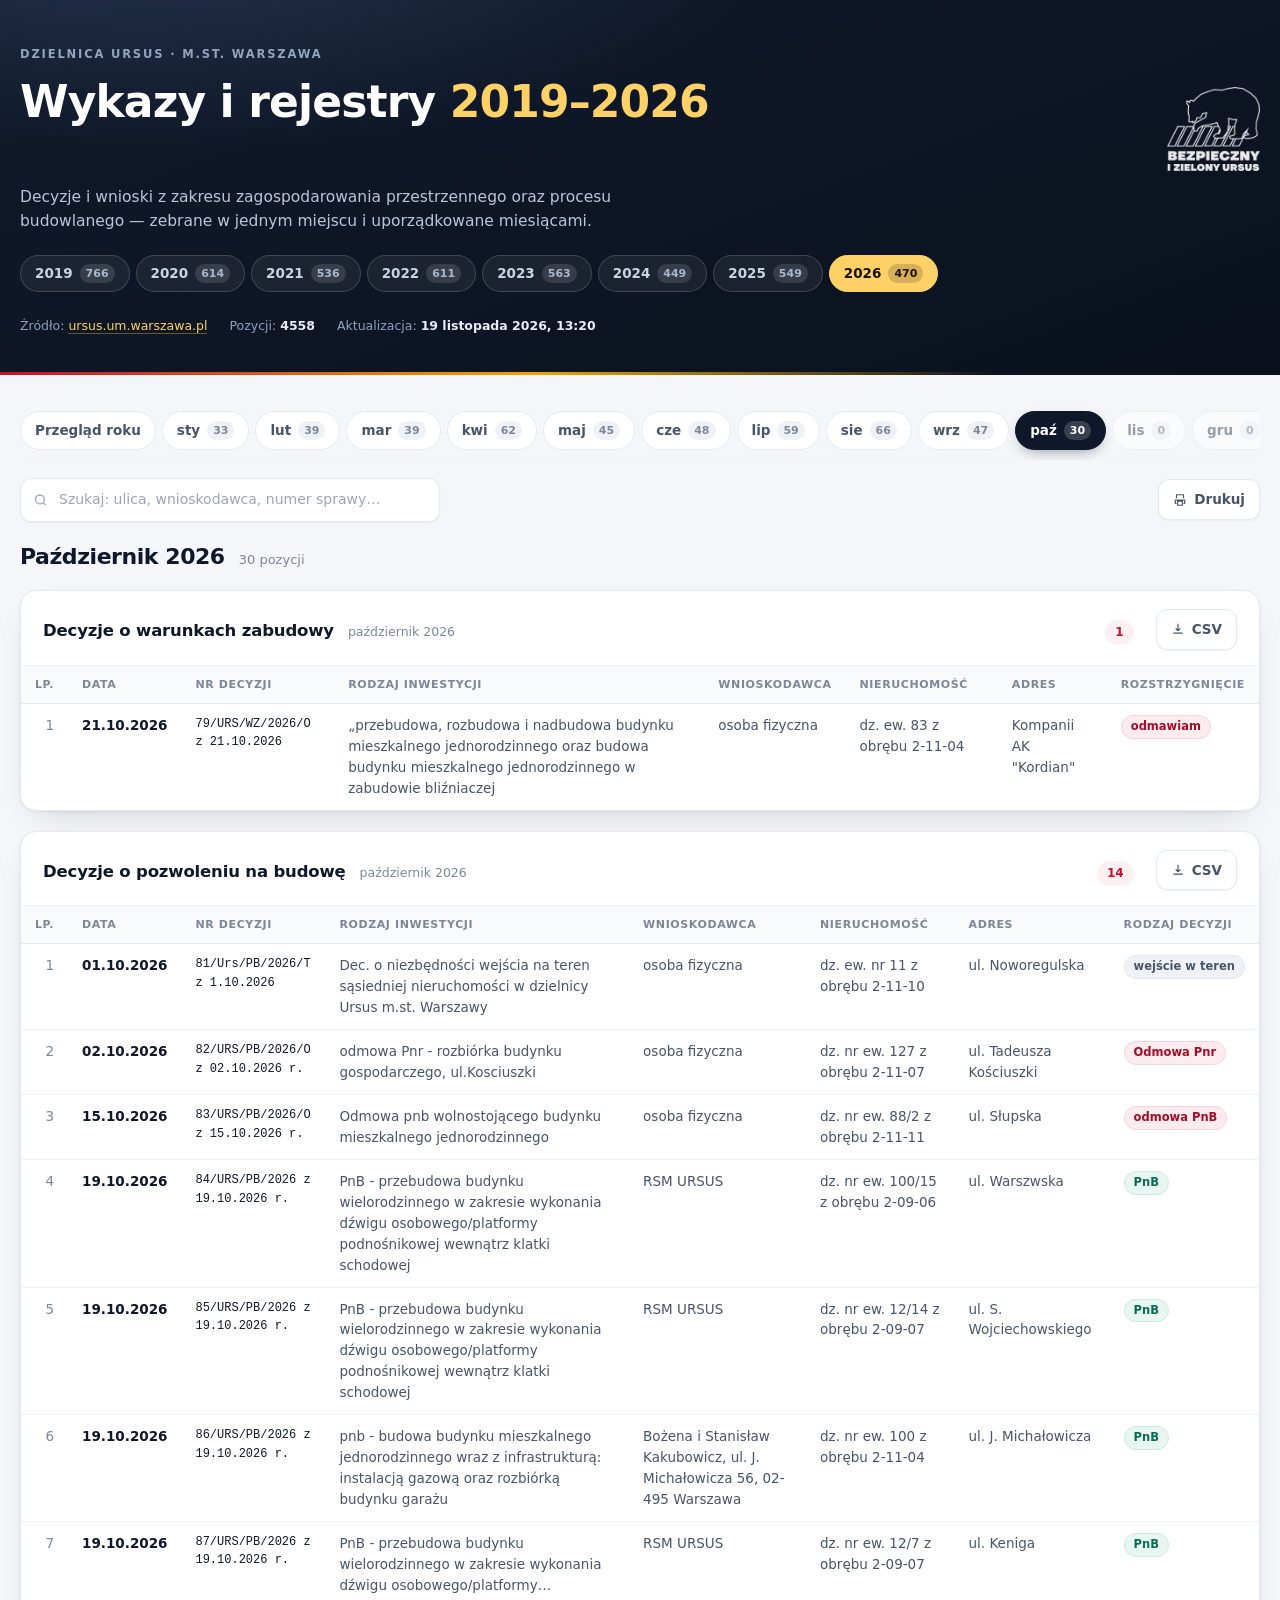
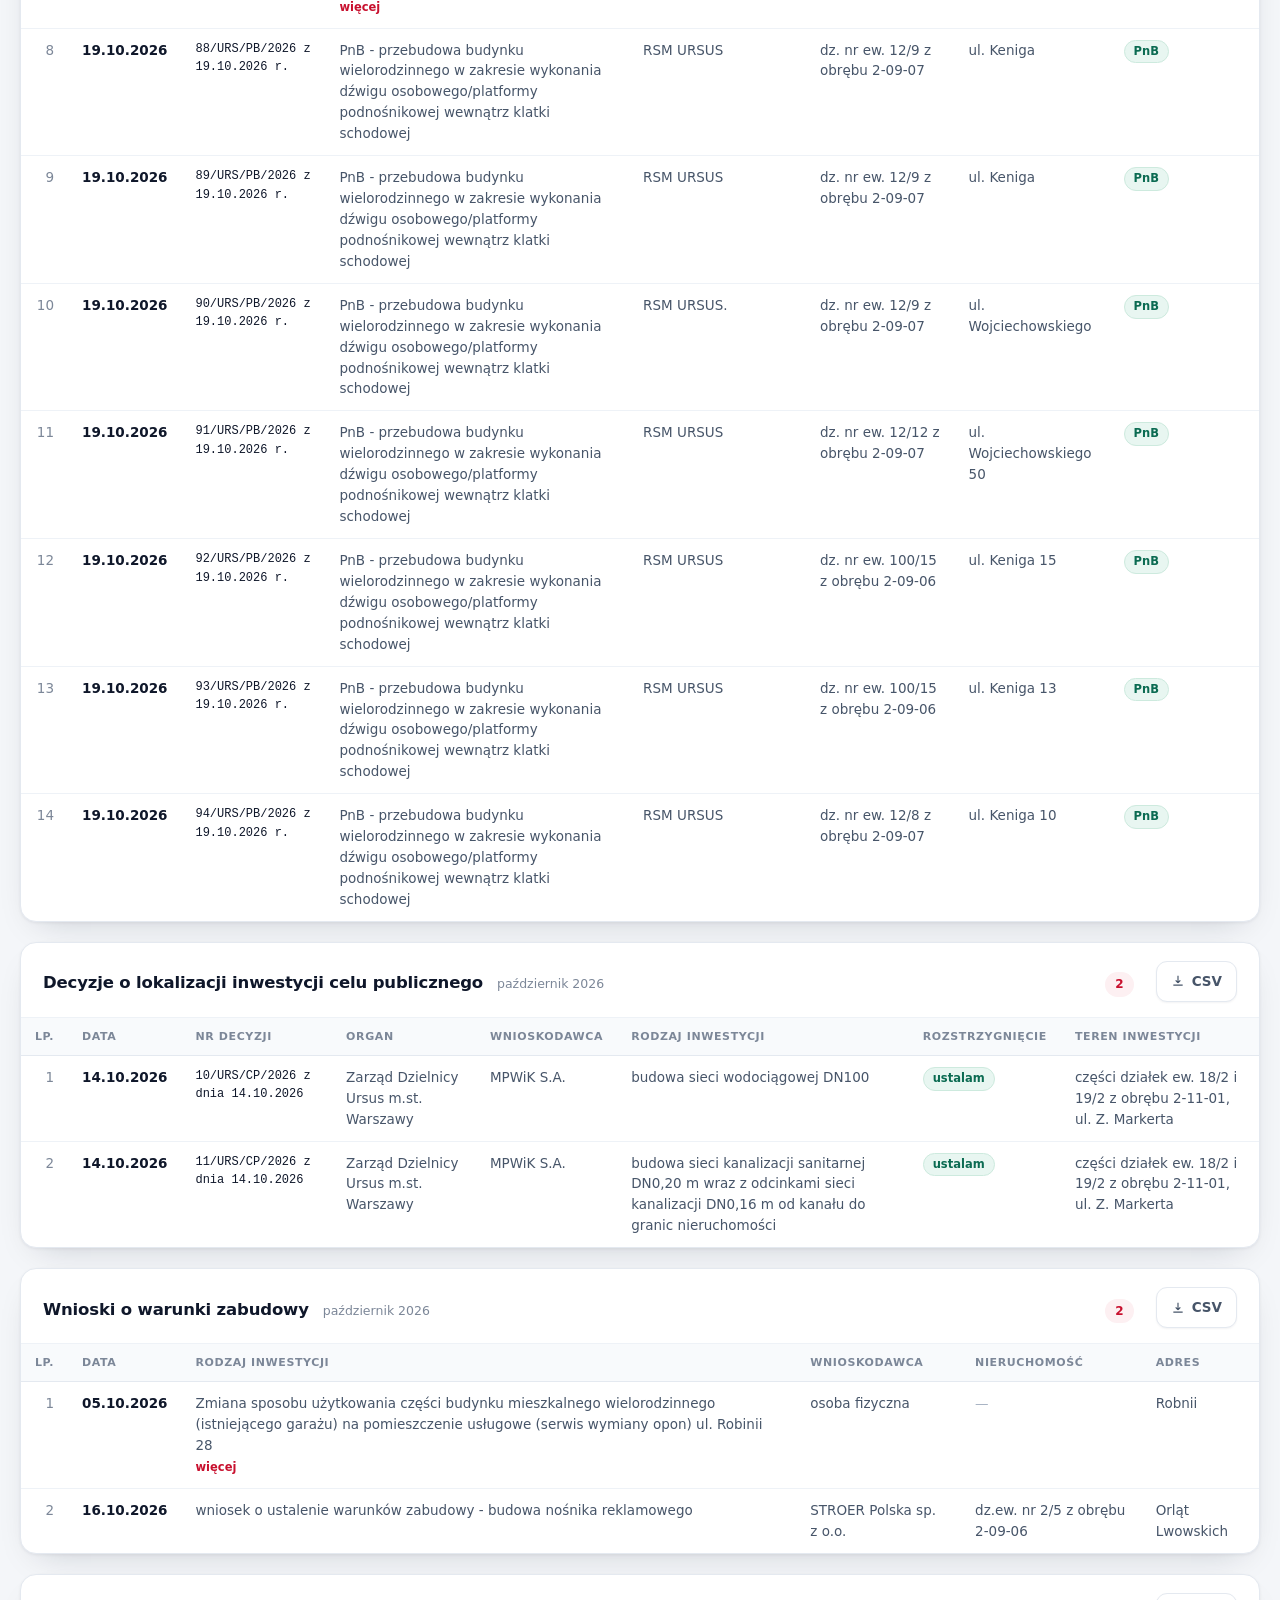
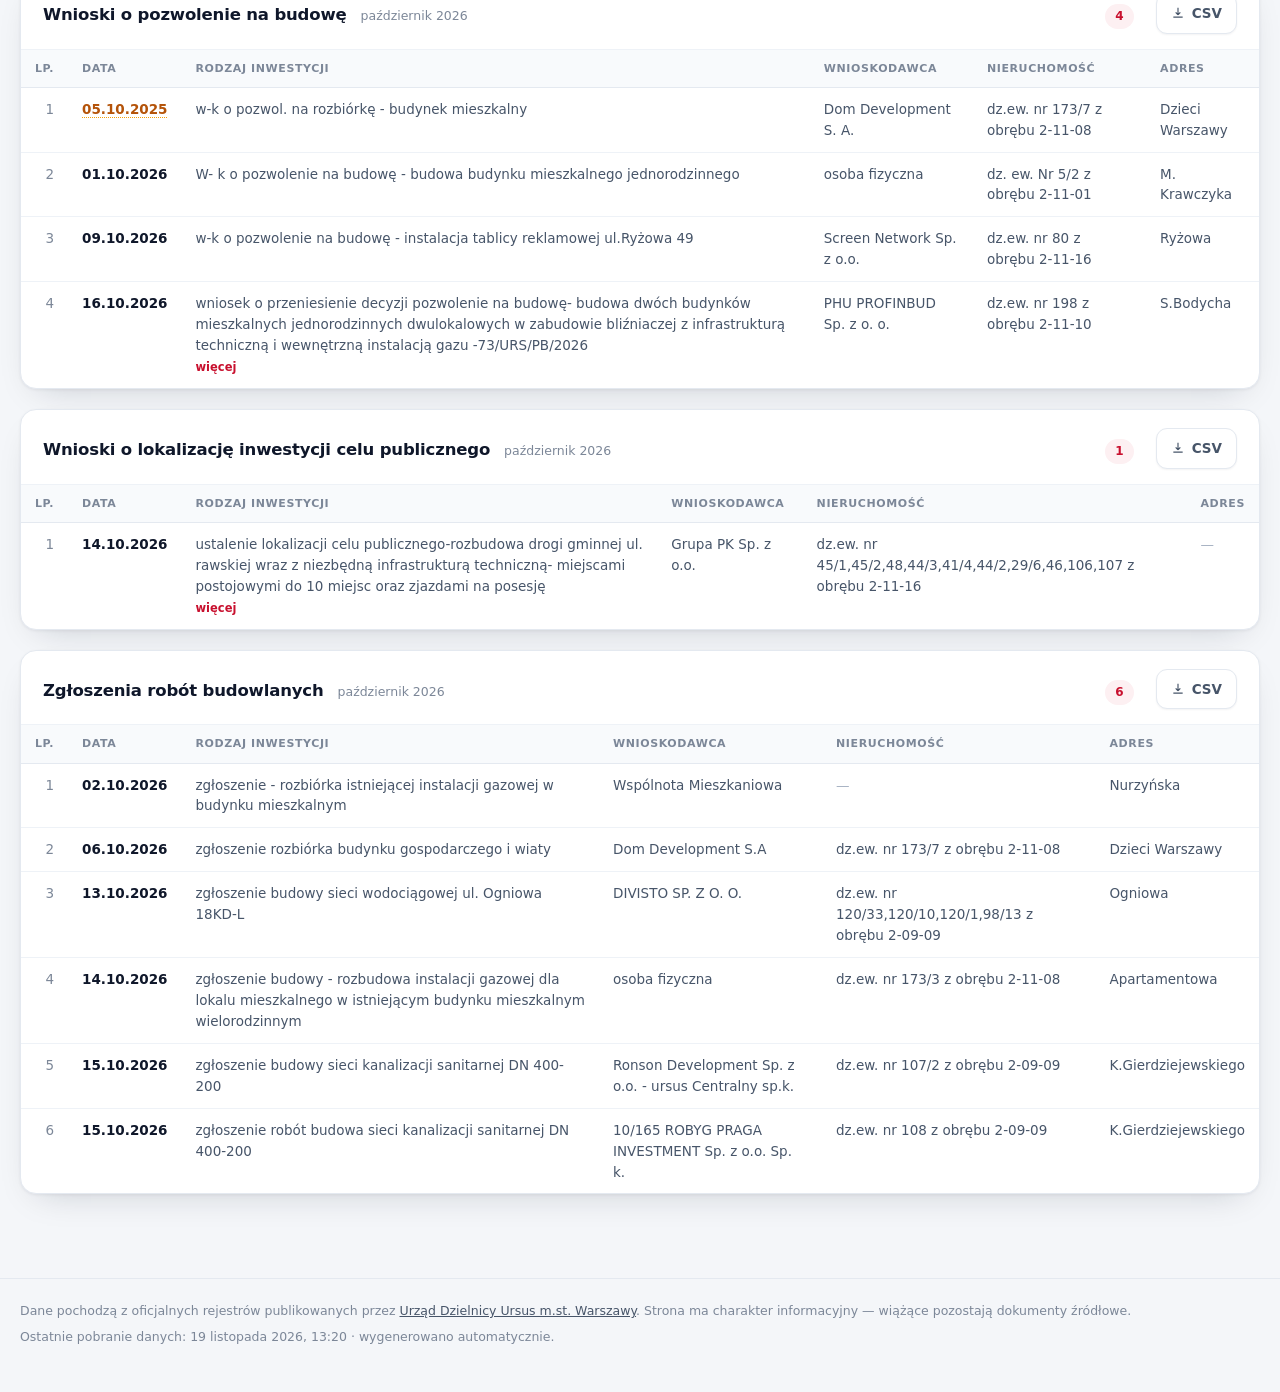
==== site/index.html @ 0bf8b72b "Aktualizacja wykazów 2026-11-19" ====
<!DOCTYPE html>
<html lang="pl">
<head>
<meta charset="utf-8">
<meta name="viewport" content="width=device-width, initial-scale=1">
<title>Wykazy i rejestry 2019–2026 — Dzielnica Ursus</title>
<meta name="description" content="Decyzje i wnioski z zakresu zagospodarowania przestrzennego i procesu budowlanego w Dzielnicy Ursus — 4558 pozycji w układzie miesięcznym, roczniki 2019–2026.">
<meta name="robots" content="index, follow">
<meta property="og:title" content="Wykazy i rejestry 2019–2026 — Dzielnica Ursus">
<meta property="og:description" content="Decyzje i wnioski z zakresu zagospodarowania przestrzennego i procesu budowlanego w Dzielnicy Ursus — 4558 pozycji w układzie miesięcznym, roczniki 2019–2026.">
<meta property="og:type" content="website">
<style>
/* ==========================================================================
   Wykazy Ursus — arkusz stylów
   ========================================================================== */

*, *::before, *::after { box-sizing: border-box; }

:root {
  --bg: #f4f6f9;
  --panel: #ffffff;
  --ink: #0f172a;
  --ink-2: #475569;
  --ink-3: #7c8798;
  --line: #e4e9f0;
  --line-soft: #eef2f7;
  --accent: #c8102e;
  --accent-2: #8f0b20;
  --accent-soft: #fdf0f2;
  --radius: 16px;
  --shadow-sm: 0 1px 2px rgba(15, 23, 42, .05);
  --shadow: 0 1px 3px rgba(15, 23, 42, .06), 0 14px 34px -18px rgba(15, 23, 42, .22);
  --font: ui-sans-serif, system-ui, -apple-system, "Segoe UI", Roboto, "Helvetica Neue", Arial, "Noto Sans", sans-serif;
  --mono: ui-monospace, SFMono-Regular, "SF Mono", Menlo, Consolas, monospace;
}

html { -webkit-text-size-adjust: 100%; }

body {
  margin: 0;
  background: var(--bg);
  color: var(--ink);
  font-family: var(--font);
  font-size: 15px;
  line-height: 1.55;
  -webkit-font-smoothing: antialiased;
}

.wrap { width: min(1240px, 100% - 40px); margin-inline: auto; }

/* ---------------------------------------------------------------- hero --- */

.hero {
  position: relative;
  overflow: hidden;
  padding: 46px 0 40px;
  color: #fff;
  background:
    radial-gradient(900px 320px at 12% -20%, #24344d 0%, rgba(36, 52, 77, 0) 70%),
    linear-gradient(160deg, #101a2b 0%, #0d1524 60%, #0a111d 100%);
}

.hero::after {
  content: "";
  position: absolute;
  inset: auto 0 0 0;
  height: 3px;
  background: linear-gradient(90deg, var(--accent) 0%, #f0a500 42%, rgba(240, 165, 0, 0) 78%);
}

.hero .eyebrow {
  margin: 0 0 14px;
  font-size: 11.5px;
  font-weight: 600;
  letter-spacing: .16em;
  text-transform: uppercase;
  color: #93a4bd;
}

.hero h1 {
  margin: 0;
  font-size: clamp(28px, 4.2vw, 44px);   /* nadpisywane przez --h1 w .hero-head */
  line-height: 1.1;
  letter-spacing: -.02em;
  font-weight: 700;
}

.hero h1 .year {
  color: #ffd166;
  font-variant-numeric: tabular-nums;
}

.hero .lede {
  margin: 14px 0 0;
  max-width: 62ch;
  color: #b9c6d8;
  font-size: 15.5px;
}

.hero .meta {
  display: flex;
  flex-wrap: wrap;
  gap: 8px 22px;
  margin-top: 24px;
  font-size: 12.5px;
  color: #8fa1ba;
}

.hero .meta b { color: #e8eef7; font-weight: 600; }

.hero .meta a { color: #ffd166; text-decoration: none; border-bottom: 1px solid rgba(255, 209, 102, .35); }
.hero .meta a:hover { border-bottom-color: #ffd166; }

/* --------------------------------------------------------------- brand --- */

/* Logo i nagłówek leżą w jednym wierszu flex, więc górna krawędź logo
   pokrywa się z górną krawędzią napisu — bez ręcznego dobierania `top`.
   `--h1` trzyma rozmiar nagłówka, żeby odstęp od pola tekstowego do
   wierzchołków liter (ok. 0,2 em) skalował się razem z nim. */
.hero-head {
  --h1: clamp(28px, 4.2vw, 44px);
  display: flex;
  align-items: flex-start;
  justify-content: space-between;
  gap: 28px;
}

.hero-head h1 { flex: 1 1 auto; min-width: 0; font-size: var(--h1); }

.hero .brand {
  flex: 0 0 auto;
  display: block;
  margin-top: calc(var(--h1) * .205);
  line-height: 0;
  opacity: .92;
  transition: opacity .15s;
}

.hero .brand:hover { opacity: 1; }

.hero .brand img {
  display: block;
  height: 84px;
  width: auto;
}

/* --------------------------------------------------------------- years --- */

.years {
  display: flex;
  flex-wrap: wrap;
  gap: 6px;
  margin-top: 22px;
}

.years .yr {
  display: inline-flex;
  align-items: center;
  gap: 7px;
  padding: 7px 14px;
  border: 1px solid rgba(255, 255, 255, .16);
  border-radius: 99px;
  background: rgba(255, 255, 255, .06);
  color: #c8d4e4;
  font: inherit;
  font-size: 13.5px;
  font-weight: 600;
  font-variant-numeric: tabular-nums;
  cursor: pointer;
  transition: background .15s, color .15s, border-color .15s;
}

.years .yr:hover { background: rgba(255, 255, 255, .12); color: #fff; }

.years .yr .c {
  font-size: 11px;
  font-weight: 700;
  padding: 1px 6px;
  border-radius: 99px;
  background: rgba(255, 255, 255, .12);
  color: #a9b8cc;
}

.years .yr[aria-selected="true"] {
  background: #ffd166;
  border-color: #ffd166;
  color: #1a1206;
}

.years .yr[aria-selected="true"] .c { background: rgba(0, 0, 0, .16); color: #1a1206; }

/* --------------------------------------------------------------- layout --- */

main { padding: 26px 0 64px; }

/* ---------------------------------------------------------------- kpis --- */

.kpis {
  display: grid;
  grid-template-columns: repeat(auto-fit, minmax(168px, 1fr));
  gap: 12px;
  margin-bottom: 22px;
}

.kpi {
  background: var(--panel);
  border: 1px solid var(--line);
  border-radius: 14px;
  padding: 15px 17px;
  box-shadow: var(--shadow-sm);
}

.kpi .n {
  font-size: 27px;
  font-weight: 700;
  letter-spacing: -.02em;
  font-variant-numeric: tabular-nums;
  line-height: 1.15;
}

.kpi .l {
  margin-top: 3px;
  font-size: 11.5px;
  font-weight: 600;
  letter-spacing: .05em;
  text-transform: uppercase;
  color: var(--ink-3);
}

.kpi.is-accent .n { color: var(--accent); }

/* ---------------------------------------------------------------- tabs --- */

.tabs {
  position: sticky;
  top: 0;
  z-index: 30;
  display: flex;
  gap: 6px;
  overflow-x: auto;
  padding: 10px 0;
  margin-bottom: 18px;
  background: linear-gradient(var(--bg) 72%, rgba(244, 246, 249, 0));
  scrollbar-width: thin;
}

.tabs::-webkit-scrollbar { height: 5px; }
.tabs::-webkit-scrollbar-thumb { background: #cfd8e3; border-radius: 99px; }

.tab {
  flex: 0 0 auto;
  display: inline-flex;
  align-items: center;
  gap: 7px;
  padding: 8px 14px;
  border: 1px solid var(--line);
  border-radius: 99px;
  background: var(--panel);
  color: var(--ink-2);
  font: inherit;
  font-size: 13.5px;
  font-weight: 550;
  cursor: pointer;
  white-space: nowrap;
  transition: background .15s, color .15s, border-color .15s, box-shadow .15s;
}

.tab:hover { border-color: #c9d3e0; color: var(--ink); }

.tab .c {
  font-size: 11px;
  font-weight: 700;
  font-variant-numeric: tabular-nums;
  padding: 1px 6px;
  border-radius: 99px;
  background: #eef2f7;
  color: var(--ink-3);
}

.tab[aria-selected="true"] {
  background: var(--ink);
  border-color: var(--ink);
  color: #fff;
  box-shadow: 0 6px 16px -8px rgba(15, 23, 42, .6);
}

.tab[aria-selected="true"] .c { background: rgba(255, 255, 255, .18); color: #fff; }

.tab.is-empty { opacity: .55; }

/* -------------------------------------------------------------- toolbar --- */

.toolbar {
  display: flex;
  flex-wrap: wrap;
  align-items: center;
  gap: 10px;
  margin-bottom: 18px;
}

.search {
  position: relative;
  flex: 1 1 280px;
  max-width: 420px;
}

.search input {
  width: 100%;
  padding: 10px 14px 10px 38px;
  border: 1px solid var(--line);
  border-radius: 11px;
  background: var(--panel);
  font: inherit;
  font-size: 14px;
  color: var(--ink);
  box-shadow: var(--shadow-sm);
}

.search input::placeholder { color: #9aa6b6; }

.search input:focus {
  outline: none;
  border-color: #b9c6d8;
  box-shadow: 0 0 0 3px rgba(200, 16, 46, .1);
}

.search svg {
  position: absolute;
  left: 13px;
  top: 50%;
  transform: translateY(-50%);
  width: 15px;
  height: 15px;
  color: #9aa6b6;
  pointer-events: none;
}

.btn {
  display: inline-flex;
  align-items: center;
  gap: 7px;
  padding: 9px 14px;
  border: 1px solid var(--line);
  border-radius: 11px;
  background: var(--panel);
  color: var(--ink-2);
  font: inherit;
  font-size: 13.5px;
  font-weight: 550;
  cursor: pointer;
  box-shadow: var(--shadow-sm);
  transition: border-color .15s, color .15s, background .15s;
}

.btn:hover { border-color: #c9d3e0; color: var(--ink); background: #fbfcfe; }
.btn svg { width: 14px; height: 14px; }

.spacer { flex: 1 1 auto; }

/* --------------------------------------------------------------- panels --- */

.panel {
  background: var(--panel);
  border: 1px solid var(--line);
  border-radius: var(--radius);
  box-shadow: var(--shadow);
  overflow: hidden;
  margin-bottom: 20px;
}

.panel-head {
  display: flex;
  flex-wrap: wrap;
  align-items: baseline;
  gap: 10px 14px;
  padding: 18px 22px 15px;
  border-bottom: 1px solid var(--line-soft);
}

.panel-head h2 {
  margin: 0;
  font-size: 16.5px;
  font-weight: 650;
  letter-spacing: -.01em;
}

.panel-head .sub {
  font-size: 12.5px;
  color: var(--ink-3);
}

.panel-head .count {
  margin-left: auto;
  font-size: 12px;
  font-weight: 650;
  font-variant-numeric: tabular-nums;
  color: var(--accent);
  background: var(--accent-soft);
  padding: 3px 10px;
  border-radius: 99px;
}

.panel-body { padding: 0; }

/* ---------------------------------------------------------------- table --- */

.tbl-wrap { overflow-x: auto; }

table.tbl {
  width: 100%;
  border-collapse: separate;
  border-spacing: 0;
  font-size: 13.5px;
}

.tbl thead th {
  position: sticky;
  top: 0;
  z-index: 2;
  padding: 10px 14px;
  background: #f8fafc;
  border-bottom: 1px solid var(--line);
  text-align: left;
  font-size: 11px;
  font-weight: 650;
  letter-spacing: .055em;
  text-transform: uppercase;
  color: var(--ink-3);
  white-space: nowrap;
}

.tbl tbody td {
  padding: 11px 14px;
  border-bottom: 1px solid var(--line-soft);
  vertical-align: top;
  color: var(--ink-2);
}

.tbl tbody tr:last-child td { border-bottom: 0; }
.tbl tbody tr:hover td { background: #fbfcfe; }
.tbl tbody tr.year-row { cursor: pointer; }

.tbl td.num, .tbl th.num {
  text-align: right;
  font-variant-numeric: tabular-nums;
  color: var(--ink-3);
  width: 1%;
  white-space: nowrap;
}

.tbl td.date {
  white-space: nowrap;
  font-variant-numeric: tabular-nums;
  font-weight: 600;
  color: var(--ink);
  width: 1%;
}

.tbl td.nr {
  font-family: var(--mono);
  font-size: 12px;
  color: var(--ink);
  word-break: break-word;
  min-width: 132px;
}

.tbl td.wide { min-width: 190px; }
.tbl td.mid { min-width: 118px; }

.tbl .muted { color: #a9b4c4; }

.tbl .warn {
  color: #b45309;
  border-bottom: 1px dotted #f59e0b;
  cursor: help;
}

/* long text clamp */

.clamp {
  display: -webkit-box;
  -webkit-line-clamp: 3;
  -webkit-box-orient: vertical;
  overflow: hidden;
  cursor: pointer;
}

.clamp.open { -webkit-line-clamp: unset; display: block; }

.more {
  display: inline-block;
  margin-top: 3px;
  font-size: 11.5px;
  font-weight: 600;
  color: var(--accent);
  cursor: pointer;
  border: 0;
  background: none;
  padding: 0;
  font-family: inherit;
}

.more:hover { text-decoration: underline; }

/* badges */

.badge {
  display: inline-block;
  padding: 2px 9px;
  border-radius: 99px;
  font-size: 11.5px;
  font-weight: 650;
  white-space: nowrap;
  border: 1px solid transparent;
}

.badge.ok { background: #e8f6f1; color: #0b6b52; border-color: #cdeade; }
.badge.no { background: #fdecef; color: #a30d26; border-color: #f8d3da; }
.badge.neutral { background: #eef2f7; color: #4a5568; border-color: #e0e7ef; }
.badge.info { background: #eaf1fd; color: #1d4ed8; border-color: #d5e3fb; }

/* --------------------------------------------------------------- matrix --- */

.matrix { width: 100%; border-collapse: separate; border-spacing: 0; font-size: 13px; }

.matrix th, .matrix td { padding: 9px 8px; text-align: center; }

.matrix thead th {
  font-size: 10.5px;
  font-weight: 650;
  letter-spacing: .05em;
  text-transform: uppercase;
  color: var(--ink-3);
  border-bottom: 1px solid var(--line);
  white-space: nowrap;
}

.matrix thead th:first-child { text-align: left; padding-left: 20px; }

.matrix tbody th {
  text-align: left;
  padding-left: 20px;
  font-weight: 550;
  font-size: 13px;
  color: var(--ink);
  border-bottom: 1px solid var(--line-soft);
  white-space: nowrap;
}

.matrix tbody td {
  border-bottom: 1px solid var(--line-soft);
  font-variant-numeric: tabular-nums;
  font-weight: 600;
  color: var(--ink-2);
}

.matrix tbody tr:last-child th, .matrix tbody tr:last-child td { border-bottom: 0; }

.matrix td.cell {
  cursor: pointer;
  border-radius: 7px;
  transition: transform .12s, box-shadow .12s;
}

.matrix td.cell:hover {
  transform: translateY(-1px);
  box-shadow: 0 4px 12px -4px rgba(15, 23, 42, .3);
  outline: 1px solid rgba(15, 23, 42, .12);
}

.matrix td.zero { color: #cbd5e1; font-weight: 400; cursor: default; }
.matrix td.zero:hover { transform: none; box-shadow: none; outline: 0; }

.matrix td.total, .matrix th.total {
  font-weight: 700;
  color: var(--ink);
  background: #f8fafc;
  border-left: 1px solid var(--line);
}

.matrix tbody tr:hover th { color: var(--accent); }

/* --------------------------------------------------------------- states --- */

.empty {
  padding: 46px 22px;
  text-align: center;
  color: var(--ink-3);
  font-size: 14px;
}

.empty b { display: block; color: var(--ink-2); font-size: 15px; margin-bottom: 4px; }

.month-title {
  display: flex;
  flex-wrap: wrap;
  align-items: baseline;
  gap: 10px 14px;
  margin: 4px 0 16px;
}

.month-title h2 {
  margin: 0;
  font-size: 22px;
  font-weight: 700;
  letter-spacing: -.02em;
}

.month-title .n { font-size: 13px; color: var(--ink-3); }

/* ---------------------------------------------------------------- footer --- */

footer {
  border-top: 1px solid var(--line);
  padding: 22px 0 40px;
  font-size: 12.5px;
  color: var(--ink-3);
}

footer a { color: var(--ink-2); }
footer p { margin: 0 0 6px; }

/* ---------------------------------------------------------------- embed --- */

body.embed .hero {
  padding: 14px 0 0;
  background: none;
  color: var(--ink);
}
body.embed .hero::after { display: none; }
body.embed .hero .eyebrow,
body.embed .hero h1,
body.embed .hero .lede,
body.embed .hero .meta { display: none; }
body.embed .hero .years { margin: 0 0 6px; }

/* W trybie embed tło nagłówka jest jasne, a logo jest białe — bez ciemnej
   plakietki znika. Nagłówek jest ukryty, więc logo dosuwa się do prawej. */
body.embed .hero-head { justify-content: flex-end; }
body.embed .hero .brand {
  margin-top: 0;
  padding: 5px 9px;
  border-radius: 12px;
  background: #101a2b;
  opacity: 1;
}
body.embed .hero .brand img { height: 36px; }
body.embed .hero .yr {
  border-color: var(--line);
  background: var(--panel);
  color: var(--ink-2);
}
body.embed .hero .yr .c { background: #eef2f7; color: var(--ink-3); }
body.embed .hero .yr[aria-selected="true"] {
  background: var(--ink);
  border-color: var(--ink);
  color: #fff;
}
body.embed .hero .yr[aria-selected="true"] .c { background: rgba(255, 255, 255, .18); color: #fff; }
body.embed main { padding-top: 18px; }
body.embed .tabs { top: 0; }

/* ------------------------------------------------------------ responsive --- */

@media (max-width: 720px) {
  .wrap { width: calc(100% - 24px); }
  .hero { padding: 32px 0 28px; }
  .hero-head { gap: 14px; }
  .hero .brand img { height: 58px; }
  .hero .lede { font-size: 14.5px; }
  .kpis { grid-template-columns: repeat(2, 1fr); }
  .kpi .n { font-size: 22px; }
  .panel-head { padding: 15px 16px 13px; }
  .tbl thead th, .tbl tbody td { padding: 9px 11px; }
  .matrix th, .matrix td { padding: 7px 4px; font-size: 12px; }
  .matrix thead th:first-child, .matrix tbody th { padding-left: 12px; }
  .matrix thead th { font-size: 9.5px; letter-spacing: 0; }
}

@media print {
  .tabs, .toolbar, .years, .hero .brand, .hero::after { display: none; }
  body { background: #fff; }
  .panel { box-shadow: none; break-inside: avoid; }
  .hero { background: #fff; color: #000; padding: 0 0 12px; }
  .hero .lede, .hero .meta { color: #444; }
  .hero h1 .year { color: #000; }
}

@media (prefers-reduced-motion: reduce) {
  * { transition: none !important; animation: none !important; }
}

</style>
</head>
<body>

<header class="hero">
  <div class="wrap">
    <p class="eyebrow">Dzielnica Ursus &middot; m.st. Warszawa</p>
    <div class="hero-head">
      <h1>Wykazy i rejestry <span class="year">2019–2026</span></h1>
      <a class="brand" href="https://zielonyursus.pl/" target="_blank" rel="noopener"
         title="Bezpieczny i Zielony Ursus">
        <img src="[data-uri]" alt="Bezpieczny i Zielony Ursus" width="212" height="192">
      </a>
    </div>
    <p class="lede">
      Decyzje i wnioski z zakresu zagospodarowania przestrzennego oraz procesu
      budowlanego &mdash; zebrane w jednym miejscu i uporządkowane miesiącami.
    </p>
    <nav class="years" id="years" role="tablist" aria-label="Wybór rocznika"></nav>
    <div class="meta">
      <span>Źródło: <a href="https://ursus.um.warszawa.pl/-/wykazy-za-rok-2026" target="_blank" rel="noopener">ursus.um.warszawa.pl</a></span>
      <span>Pozycji: <b>4558</b></span>
      <span>Aktualizacja: <b>19 listopada 2026, 13:20</b></span>
    </div>
  </div>
</header>

<main>
  <div class="wrap">

    <nav class="tabs" id="tabs" role="tablist" aria-label="Wybór miesiąca"></nav>

    <div class="toolbar">
      <div class="search">
        <svg viewBox="0 0 24 24" fill="none" stroke="currentColor" stroke-width="2" aria-hidden="true">
          <circle cx="11" cy="11" r="7"></circle>
          <path d="M20 20l-3.5-3.5"></path>
        </svg>
        <input id="q" type="search" placeholder="Szukaj: ulica, wnioskodawca, numer sprawy…"
               aria-label="Szukaj w wykazach" autocomplete="off">
      </div>
      <div class="spacer"></div>
      <button class="btn" onclick="window.print()">
        <svg viewBox="0 0 24 24" fill="none" stroke="currentColor" stroke-width="2" aria-hidden="true">
          <path d="M6 9V3h12v6M6 18H4v-6h16v6h-2M8 14h8v7H8z"></path>
        </svg>
        Drukuj
      </button>
    </div>

    <div id="view" aria-live="polite"></div>

  </div>
</main>

<footer>
  <div class="wrap">
    <p>
      Dane pochodzą z oficjalnych rejestrów publikowanych przez
      <a href="https://ursus.um.warszawa.pl/-/wykazy-za-rok-2026" target="_blank" rel="noopener">Urząd Dzielnicy Ursus m.st. Warszawy</a>.
      Strona ma charakter informacyjny &mdash; wiążące pozostają dokumenty źródłowe.
    </p>
    <p>Ostatnie pobranie danych: 19 listopada 2026, 13:20 &middot; wygenerowano automatycznie.</p>
  </div>
</footer>

<script type="application/json" id="wykazy-data">{"years":[2019,2020,2021,2022,2023,2024,2025,2026]
,"default":2026,"data":{"2019":{"year":2019,"source":"https://ursus.um.warszawa.pl/wykazy-za-rok-2019","generated":"2026-11-19T13:54:16+01:00","total":766,"registers":[{"id":"dec_wz","name":"Decyzje o warunkach zabudowy","short":"Decyzje WZ","desc":"Decyzje o ustaleniu warunków zabudowy i zagospodarowania terenu.","file":"rejestr_dec_wz_2019.pdf","url":"https://cdn.um.warszawa.pl/documents/49065/23490223/rejestr_dec_wz_2019.pdf/c99b572f-db74-15ce-3122-61ef10a9b6f0?t=1634497793252","cols":[{"k":"nr","l":"Nr decyzji","w":"nr"}
,{"k":"inw","l":"Rodzaj inwestycji","w":"wide"}
,{"k":"wn","l":"Wnioskodawca","w":"mid"}
,{"k":"nier","l":"Nieruchomość","w":"mid"}
,{"k":"adr","l":"Adres","w":""}
,{"k":"roz","l":"Rozstrzygnięcie","w":""}
]
,"rows":[{"d":"2019-01-08","c":{"nr":"1/U/2019 08.01.2019","inw":"budowa budynku handlowo usługowego","wn":"osoba fizyczna","nier":"obręb 2-11-09","adr":"ul. Regulska, Warszawa","roz":"wz"}
}
,{"d":"2019-01-15","c":{"nr":"2/U/2019 15.01.2019","inw":"zespół dwóch budynków mieszkalnych wielorodzinnych z garazami podziemnymi niezbędna infrastruktura i zagospodarowani em terenu","wn":"Murapol Projekt 30 sp.z.o.o","nier":"obręb 2-11-16","adr":"Ul.Dzieci Warszawy /Aleje Jerozolimskie","roz":"wz"}
}
,{"d":"2019-01-18","c":{"nr":"3/U/2019 18.01.2019","inw":"budowa budynku hotelowego przy ul. Żywieckiej","wn":"osoba fizyczna","nier":"obręb 2-11-16","adr":"ul. Żywiecka , Warszawa","roz":"odmowa"}
}
,{"d":"2019-01-24","c":{"nr":"4/U/2019 24.01.2019","inw":"nadbudowa budynku mieszkalnego jednorodzinnego","wn":"osoba fizyczna","nier":"5 obreb 2-11-10","adr":"II Armii Wojska polskiego , Warszawa","roz":"wz"}
}
,{"d":"2019-01-25","c":{"nr":"5/U/2019 25.01.2019","inw":"zmina sposobu uzytkowania cześci biurowej na mieszkanie w budynku mieszkalnym jednorodzinnym","wn":"osoba fizyczna","nier":"obrebu 2-11-01","adr":"ul.Wysoczyńska , Warszawa","roz":"wz"}
}
,{"d":"2019-01-28","c":{"nr":"6/U/2019 28.01.2019","inw":"budowa zespołu budynków mieszkalnych wielorodzinnych z usługami i garazem podziemnym","wn":"osoba fizyczna","nier":"obręb 2-11-08","adr":"Aleja 4 czerwca 1989r., Warszawa","roz":"umorzenie"}
}
,{"d":"2019-01-28","c":{"nr":"7/U/2019 28.01.2019","inw":"budowa budynku gospodarczego","wn":"osoba fizyczna","nier":"obreb 2-11-05","adr":"Żywiecka , Warszawa","roz":"odmowa"}
}
,{"d":"2019-01-29","c":{"nr":"8/U/2019 29.01.2019","inw":"budowa budynku mieszkalnego jednorodzinnego z garażem w bryla budynku","wn":"osoba fizyczna","nier":"obręb 2-11-16","adr":"Żywiecka , Warszawa","roz":"wz"}
}
,{"d":"2019-01-30","c":{"nr":"9/U/2019 30.01.2019","inw":"rozbudowa istniejacego budynku biurowo- magazynowego o cześć usługowo- serwisowo- montażową","wn":"osoba fizyczna","nier":"obręb 2-11-04","adr":"ul. Spisaka , Warszawa","roz":"wz"}
}
,{"d":"2019-01-30","c":{"nr":"10/U/2019 30.01.2019","inw":"nadbudowa budynku mieszkalnego jednorodzinnego","wn":"osoba fizyczna","nier":"obręb 2-11-05","adr":"Żurawicka , Warszawa","roz":"wz"}
}
,{"d":"2019-02-04","c":{"nr":"11/U/2019 04.02.2019","inw":"przesienie decyzji nr 59/U/2018 na Nexity Polska","wn":"Nexity Polska sp.z.o.o","nier":"obreb 2-11-09","adr":"Regulska","roz":"przeniesienie"}
}
,{"d":"2019-02-08","c":{"nr":"12/U/2019 08.02.2019","inw":"rozbudowa, nadbudowa i przebudowa budynku mieszkalnego jednorodzinnego w zabudowie bliżniaczej i zmiana sposobu uzytkowania poddasza nieuzytkowego na cele mieszkalne","wn":"osoba fizyczna","nier":"obręb 2-11-04","adr":"ul.J.Michałowicza , Warszawa","roz":"wz"}
}
,{"d":"2019-02-08","c":{"nr":"13/U/2019 08.02.2019","inw":"budowa budynku mieszkalneg Jednorodzinnego","wn":"osoba fizyczna","nier":"obręb 2-11-01","adr":"ul. Ji W Włoczewskich, Warszawa","roz":"wz"}
}
,{"d":"2019-02-12","c":{"nr":"14/U/2019 12.02.2019","inw":"budowa budynku mieszkalnego wielorodzinnego z garażem podziemnym","wn":"Miasto stołeczne Warszawa","nier":"obręb 2-11-02","adr":"II Armii Wojska Polskiego , Warszawa","roz":"wz"}
}
,{"d":"2019-02-12","c":{"nr":"15/U/2019 12.02.2019","inw":"budowa budynku mieszkalnego jednorodzinnego","wn":"osoba fizyczna","nier":"obreb 2-11-10","adr":"Ochocka, Warszawa","roz":"wz"}
}
,{"d":"2019-02-12","c":{"nr":"16/U/2019 12.02.2019","inw":"rozbudowa budynku mieszkalnego wielorodzinnego z uslugai oraz nadbudowa budynku usługowego","wn":"osoba fizyczna","nier":"obręb 2-11-07","adr":"ul. Wiosny Ludów , Warszawa","roz":"wz"}
}
,{"d":"2019-02-18","c":{"nr":"18/U/2019 18.02.2019","inw":"budowa budynku mieszkalnego jednorodzinnego","wn":"osoba fizyczna","nier":"Obręb 2-11-07","adr":"ul. Orderu Uśmiechu","roz":"wz"}
}
,{"d":"2019-02-22","c":{"nr":"19/U/2019 22.02.2019","inw":"Budowa 24 szt. Budynków mieszkalnych jednorodzinnych w zabudowie szeregowej","wn":"osoba fizyczna","nier":"obręb 2-09-01","adr":"ul. St. Leszczyńskiego róg ul. H.Brodatego","roz":"wz"}
}
,{"d":"2019-02-22","c":{"nr":"20/U/2019 22.02.2019","inw":"budowa budynku magazynowo- usługowego , szamba szczelnego, parkingu","wn":"Fire Max sp.z.o.o.","nier":"obręb 2-11-16","adr":"Aleje Jerozolimskie","roz":"wz"}
}
,{"d":"2019-02-22","c":{"nr":"21/U/2019 22.02.2019","inw":"budowa budynku mieszkalnego jednorodzinnego","wn":"osoba fizyczna","nier":"obręb 2-09-01","adr":"ul. Leszczyńskiego","roz":"przeiesienie"}
}
,{"d":"2019-02-22","c":{"nr":"22/U/2019 22.02.2019","inw":"budowa zespołu budynków mieszkalnych wielorodzinnych","wn":"osoba fizyczna","nier":"obręb 2-09-01","adr":"ul. St. Leszczyńskiego róg ul. H.Brodatego","roz":"umorzenie"}
}
,{"d":"2019-02-22","c":{"nr":"23/U/2019 22.02.2019","inw":"budowa budynku mieszkalno usługowego","wn":"osoba fizyczna","nier":"obr 2-11-05","adr":"Prawnicza","roz":""}
}
,{"d":"2019-02-26","c":{"nr":"24/U/2019 26.02.2019","inw":"budowa budynku mieszkalneg jednorodzinnego (zmiana decyzji )","wn":"osoba fizyczna","nier":"obręb 2-11-01","adr":"ul. Ji W Włoczewskich, Warszawa","roz":"zmiana"}
}
,{"d":"2019-03-07","c":{"nr":"25/U/2019 07.03.2019","inw":"budowa budynku mieszkalnego jednorodzinnego","wn":"osoba fizyczna","nier":"obreb 2-09-03","adr":"ul.Przemysława II, Warszawa","roz":""}
}
,{"d":"2019-03-12","c":{"nr":"26/U/2019 12.03.2019","inw":"budowa budynku mieszkalnego jednorodzinnego z garażem w bryla budynku","wn":"osoba fizyczna","nier":"obreb 2-09-02","adr":"ul. St. Leszczyńskiego, Warszawa","roz":"wz"}
}
,{"d":"2019-03-14","c":{"nr":"27/U/2019 14.03.2019","inw":"budowa budynku mieszkalnego jednorodzinnego","wn":"osoba fizyczna","nier":"obręb 2-11-10","adr":"ul. A.Szomańskiego, Warszawa","roz":"umorzenie"}
}
,{"d":"2019-03-14","c":{"nr":"28/U/2019 14.03.2019","inw":"budowa budynku mieszkalnego jednorodzinnego w zabudowie blizniaczej","wn":"osoba fizyczna","nier":"obręb 2-09-01","adr":"ul. Krzywoustego, Warszawa","roz":"umorzenie"}
}
,{"d":"2019-03-14","c":{"nr":"29/U/2019 14.03.2019","inw":"budowa budynku mieszkalnego wielorodzinnegi z częścia usługowo handlowa i biurową","wn":"Rent-Locum Nowakowski sp. j.","nier":"obręb 2-11-08","adr":"Aleja 4 czerwca 1989r., Warszawa","roz":"wz"}
}
,{"d":"2019-03-15","c":{"nr":"30/U/2019 15.03.2019","inw":"budowa budynku mieszkalnego jednorodzinnego i budynku gospodarczego","wn":"osoba fizyczna","nier":"obreb 2-11-11","adr":"ul. Michałowicza , Warszawa","roz":"wz"}
}
,{"d":"2019-03-20","c":{"nr":"31/U/2019 20.03.2019","inw":"rozbudowa budynku biurowo magazynowo- usługowego","wn":"osoba fizyczna","nier":"obr 2-11-04","adr":"ul. M.Spisaka , Warszawa","roz":"odmowa"}
}
,{"d":"2019-03-20","c":{"nr":"32/U/2019 20.03.2019","inw":"budowa budynku usługowego z przeznaczeniem na usługę nieuciazliwa","wn":"osoba fizyczna","nier":"obręb 2-11-10","adr":"ul. Szomańskiego","roz":"wz"}
}
,{"d":"2019-03-26","c":{"nr":"33/U/2019 26.03.2019","inw":"budowa budynku mieszkalnego jednorodzinnego o dwóc sekcjach na wspólnej płycie garazowej z parkingiem naziemnym i niezbeda infastrukturą","wn":"Victoria Dom S.A.","nier":"obreb 2-09-09","adr":"ul. Posag 7 Panien, Warszawa","roz":"wz"}
}
,{"d":"2019-03-29","c":{"nr":"34/U/2019 29.03.2019","inw":"budowa budynku mieszkalnego jednorodzinnego","wn":"osoba fizyczna","nier":"obręb 2-09-03","adr":"ul. Przemysława II, Warszawa","roz":"wz"}
}
,{"d":"2019-04-04","c":{"nr":"35/U/2019 04.04.2019","inw":"rozbudowa budynku mieszkalnego jednorodzinnego o murowany taras","wn":"osoba fizyczna","nier":"obreb 2-11-10","adr":"ul Kuźnicy Kołłątajowskiej 19, Warszawa","roz":"wz"}
}
,{"d":"2019-04-12","c":{"nr":"36/U/2019 12.04.2019","inw":"nadbudowa budynku mieszkalnego jednorodzinnego","wn":"osoba fizyczna","nier":"obręb 2-11-09","adr":"ul. Piastowska, Warszawa","roz":"wz"}
}
,{"d":"2019-04-12","c":{"nr":"37/U/2019 12.04.2019","inw":"budowa budynku handlowo-usługowo -mieszkalnego z parkingiem","wn":"Trei Real Estate Poland sp.z.o.o","nier":"obręb 2-09-05","adr":"ul. Śmigielska,Warszawa","roz":"wz"}
}
,{"d":"2019-04-12","c":{"nr":"38/U/2019 12.04.2019","inw":"nadbudowa budynku mieszkalnego jednorodzinnego w zabudowie bliżniaczej","wn":"osoba fizyczna","nier":"obreb 2-09-07","adr":"ul. Lipiec Rejmontowskich , Warszawa","roz":"wz"}
}
,{"d":"2019-04-12","c":{"nr":"39/U/2019 12.04.2019","inw":"nadbudowa budynku mieszkalnego jednorodzinnego","wn":"osoba fizyczna","nier":"obreb 2-11-12","adr":"ul. Gen.K.Sosnkowskiego ,Warszawa","roz":"wz"}
}
,{"d":"2019-04-16","c":{"nr":"40/U/2019 16.04.2019","inw":"budowa zespołu dudynków mieszkalnych wielorodzinnych na wspólnej płycie garazowej","wn":"Murapol Projekt 31 sp.z.o.o","nier":"obr 2-09-01","adr":"ul. H. Brodatego, Warszawa","roz":"odmowa"}
}
,{"d":"2019-04-18","c":{"nr":"41/U/2019 18.04.2019","inw":"budowa dwóch budynków w zabudowie blizniaczej","wn":"osoba fizyczna","nier":"obręb 2-11-11","adr":"ul. Prawnicza , Warszawa","roz":"odmowa"}
}
,{"d":"2019-04-23","c":{"nr":"42/U/2019 23.04.2019","inw":"budowa drugiego budynku mieszkalnego jednorodzinnego na działce zabudowanej budynkiem mieszkalnym jednorodzinnym","wn":"osoba fizyczna","nier":"obręb 2-11-11","adr":"ul. Prawnicza , Warszawa","roz":"odmowa"}
}
,{"d":"2019-04-24","c":{"nr":"43/U/2019 24.04.2019","inw":"budowa budynku mieszkalnego wielorodzinnego u zusługami, Bheacnhdeler mD , biurami oraz garazem podziemnym","wn":"evelopment sp. z o.o. i Wsp","nier":"ólnicy s. ko.br 2-11-08","adr":"Aleja 4 czerwca 1989r., Warszawa","roz":"przeniesienie"}
}
,{"d":"2019-04-24","c":{"nr":"44/U/2019 24.04.2019","inw":"rozbudowa budynku mieszkalnego jednorodzinnego w zabdowie bliźniaczej","wn":"osoba fizyczna","nier":"obręb 2-11-08","adr":"ul. Rydzyńska , Warszawa","roz":"wz"}
}
,{"d":"2019-05-06","c":{"nr":"45/U/2019 06.05.2019","inw":"budowa budynku mieszkalnego jednorodzinnego dwulokalowego z garazem w bryle budynku","wn":"osoba fizyczna","nier":"obreb 2-11-06","adr":"Rynkowa , Warszawa","roz":"wz"}
}
,{"d":"2019-05-10","c":{"nr":"47/U/2019 10.05.2019","inw":"zmina sposobu użytkowania czesci budynku gospodarczo garazowego na lokal usługowo-handlowy wraz z budową parkingu","wn":"osoba fizyczna","nier":"obręb 2-11-06","adr":"Bohaterów Warszawy , Warszawa","roz":"wz"}
}
,{"d":"2019-05-10","c":{"nr":"59/U/2019 10.05.2019","inw":"budowa budynku mieszkalnego wielorodzinnego z garażem podziemnym","wn":"L&S Homes","nier":"obreb 2-11-04","adr":"Prawnicza , Warszawa","roz":"umorzenie"}
}
,{"d":"2019-05-13","c":{"nr":"46/U/2019 13.05.2019","inw":"budowa budynku mieszkalnego wielorodzinnego z usługami w parterze oraz parkingiem podziemnym i infrastrukturą","wn":"Victoria Dom S.A.","nier":"obreb 2-09-09","adr":"ul. Posag 7 Panien, Warszawa","roz":"wz"}
}
,{"d":"2019-05-15","c":{"nr":"48/U/2019 15.05.2019","inw":"budowa dwóch budynkow mieszkalnych wielorodzinnych na jednym garazy podziemnym","wn":"Ebejot Development sp.z.o.o Skorosze Park","nier":"obrębu 2-11-08","adr":"ul. Dzieci Warszawy, Warszawa","roz":"wz"}
}
,{"d":"2019-05-15","c":{"nr":"50/U/2019 15.05.2019","inw":"budowa budynku mieszkalno usługowego","wn":"osoba fizyczna","nier":"obręb 2-11-06","adr":"ul. PlutonuAk Torpedy, Warszawa","roz":"umorzenie"}
}
,{"d":"2019-05-16","c":{"nr":"49/U/2019 16.05.2019","inw":"budowa budynku mieszkalnego wielorodzinnego","wn":"osoba fizyczna","nier":"obreb 2-11-14","adr":"ul. Rakietników, Warszawa","roz":"wz"}
}
,{"d":"2019-05-24","c":{"nr":"51/U/2019 24.05.2019","inw":"budowa budynkuu hadlowego (do 2000m2 pow. sprzedazy)","wn":"osoba fizyczna","nier":"obreęb 2-1-15","adr":"Aleje Jerozolimskie /Ryzowa, Warszawa","roz":"wz"}
}
,{"d":"2019-05-24","c":{"nr":"52/U/2019 24.05.2019","inw":"budowa budynku mieszkalnego jednorodzinnego z garażem w bryla budynku","wn":"osoba fizyczna","nier":"obręb 2-09-03","adr":"Przemysława II, Warszawa","roz":"wz"}
}
,{"d":"2019-05-28","c":{"nr":"53/U/2019 28.05.2019","inw":"budowa budynku mieszkalnego wielorodzinnego z usługami w parterze z garażem , infastruktura towarzyszaca i miejcami postjowymi naziemnymi","wn":"osoba fizyczna","nier":"obreb 2-11-15","adr":"Ryzowa, Warszawa","roz":"wz"}
}
,{"d":"2019-05-28","c":{"nr":"54/U/2019 28.05.2019","inw":"budowa budynku mieszkalnego wielorodzinnego z usługami , garażem podziemnym i wielonym dachem uzytkowym","wn":"LW Development sp.z.o.o II sp. k.a.","nier":"obreb 2-11-16","adr":"Przerwana, Warszawa","roz":"umorzenie"}
}
,{"d":"2019-05-30","c":{"nr":"55/U/2019 30.05.2019","inw":"budowa zespołu pawilonów handlowo- usługowych dwukondygnacyjnyc h ( do 8 szt. na każdej kondygnacji) z garażem podziemnym","wn":"osoba fizyczna","nier":"obręb 2-09-05","adr":"Warszawska , Warszawa","roz":"wz"}
}
,{"d":"2019-06-06","c":{"nr":"56/U/2019 06.06.2019","inw":"rozbudowa ( nadbudowa budynku mieszkalnego jednorodzinnego","wn":"osoba fizyczna","nier":"obreb 2-11-08","adr":"Nowotyska , Warszawa","roz":"wz"}
}
,{"d":"2019-06-06","c":{"nr":"57/U/2019 06.06.2019","inw":"budowa budynku mieszkalnego jednorodzinnego","wn":"osoba fizyczna","nier":"obreb 2-11-04","adr":"Prawnicza ,Warszawa","roz":"przeniesienie"}
}
,{"d":"2019-06-07","c":{"nr":"58/U/2019 07.06.2019","inw":"budowa budynków mieszkalnych jednorodzinnych w zabudowie szeregowej","wn":"osoba fizyczna","nier":"obreb 2-09-01","adr":"Królowej Bony, Warszawa","roz":"odmowa"}
}
,{"d":"2019-06-10","c":{"nr":"60/U/2019 10.06.2019","inw":"budowa budynku mieszkalnego wielorodzinnego z garażem podziemnym i infrastrukturą towarzyszącą","wn":"Murapol Projekt 31 sp.z.o.o","nier":"obręb 2-11-16","adr":"ul. Dzieci Warszawy , Warszawa","roz":"odmowa"}
}
,{"d":"2019-06-13","c":{"nr":"61/U/2019 13.06.2019","inw":"rozbudowai zmiana sposobu użytkowania części budynku plebanii na budynek zamieszkania zbiorowego i działalności gastronomicznej","wn":"Caritas Archidiecezji Warszawskiej","nier":"5 obręb 2-11-05","adr":"ul. Sosnkowskiego, Warszawa","roz":"zmiana"}
}
,{"d":"2019-06-13","c":{"nr":"62/U/2019 13.06.2019","inw":"rozbudowa budynku garazowego ze zmina sposou uzytkowania na budyene usługowy ( przedszkole i żłobek)","wn":"osoba fizyczna","nier":"obręb 2-11-04","adr":"ul. Michałowicza , Warszawa","roz":"wz"}
}
,{"d":"2019-06-14","c":{"nr":"63/U/2019 14.06.2019","inw":"zmiana sposobu użytkowania garażu oraz pomieszczeń na parterze budynku mieszkalno–usługo wego na lokal o charakterze opiekuńczo–wychow awczo-edukacyjnym (szkoła, przedszkole)","wn":"osoba fizyczna","nier":"obręb 2-11-14","adr":"Rakietników , Warszawa","roz":"wz"}
}
,{"d":"2019-06-14","c":{"nr":"64/U/2019 14.06.2019","inw":"rozbudowa portierni","wn":"Cetes Cosmetics Poland Sp. z o. o.","nier":"obreb 2-11-15","adr":"ul. Bohaterów Warszawy , Warszawa","roz":"umorzenie"}
}
,{"d":"2019-06-14","c":{"nr":"65/U/2019 14.062019","inw":"budowa dwóch budynków jednorodzinnych w zabudowie bliźniaczej, każdy z dwoma lokalami","wn":"osoba fizyczna","nier":"obreb 2-09-03","adr":"H.Pobożnego, Warszawa","roz":"wz"}
}
,{"d":"2019-06-24","c":{"nr":"66/U/2019 24.06.2019","inw":"budowa myjni samochodowej (do 4 stanowisk)","wn":"Alko Kwiatkowski Smólski Załeski sp.j.","nier":"obreb 2-11-10","adr":"ul. Regulska, Warszawa","roz":"wz"}
}
,{"d":"2019-06-25","c":{"nr":"67/U/2019 25.062019","inw":"budowa budynku mieszkalnego jednorodzinnego z garazem w bryle budynku","wn":"osoba fizyczna","nier":"obreb 2-11-01","adr":"ul.Wysoczyńska, Warszawa","roz":"wz"}
}
,{"d":"2019-06-25","c":{"nr":"68/U/2019 25.06.2019","inw":"budowa budynku mieszkalnego wielorodzinnego (do dwóch sekcji budynku na wspólnej płycie garażowej) z garażem podziemnym i zagospodarowanie m terenu","wn":"osoba fizyczna","nier":"obreb 2-11-09","adr":"ul. Regulska, Warszawa","roz":"wz"}
}
,{"d":"2019-07-02","c":{"nr":"69/U/2019 02.07.2019","inw":"budowa budynku mieszkalnego wielorodzinnego z garażem podziemnym, niezbędną infrastrukturą techniczną ,stacją transformatorową i dojazdem","wn":"ADDAX Fund S.A","nier":"obręb 2-11-08","adr":"ul. Poczty Gdańskiej, Warszawa","roz":"odmowa"}
}
,{"d":"2019-07-02","c":{"nr":"70/U/2019 02.07.2019","inw":"wstrzymanie użytkowania terenu wykorzystywanego na potrzeby toru rajdowego","wn":"osoba fizyczna","nier":"obręb 2-09-09","adr":"ul.Posag 7 Panien , Warszawa","roz":"umorzenie"}
}
,{"d":"2019-07-02","c":{"nr":"71/U/2019 02.07.2019","inw":"rozbudowie budynku mieszkalnego jednorodzinnych w zabudowie bliźniaczej","wn":"osoba fizyczna","nier":"obręb 2-11-10","adr":"ul.Noworegulska , Warszawa","roz":"umorzenie"}
}
,{"d":"2019-07-03","c":{"nr":"72/U/2019 03.07.2019","inw":"budowa budynku mieszkalnego wielorodzinnego ( z dwoma częściami mieszkalnymi na jednej płycie garażu podziemnego)","wn":"osoba fizyczna","nier":"obręb 2-11-09","adr":"ul.Gorna Droga , Warszawa","roz":"umorzenie"}
}
,{"d":"2019-07-16","c":{"nr":"73/U/2019 16.07.2019","inw":"budowa zespołu budynków mieszkalnych jednorodzinnych w zabudowie szeregowej","wn":"osoba fizyczna","nier":"z obrebu 2-09-01","adr":"ul. Przejazdowa/K.Odnowiciel a, Warszawa","roz":"odmowa"}
}
,{"d":"2019-07-22","c":{"nr":"74/U/2019 22.07.2019","inw":"budowie budynku mieszkalnego jednorodzinnego oraz budynku garażowego","wn":"osoba fizyczna","nier":"obręb 2-09-01","adr":"ul. Bolesława Śmialego, Warszawa","roz":"wz"}
}
,{"d":"2019-07-25","c":{"nr":"75/U/2019 25.07.2019","inw":"budowie dwóch budynków mieszkalnych w zabudowie bliźniaczej","wn":"osoba fizyczna","nier":"obręb 2-11-12","adr":"ul. J.Chmiela , Warszawa","roz":"wz"}
}
,{"d":"2019-07-25","c":{"nr":"76/U/2019 25.07.2019","inw":"budowie pawilonu gastronomicznego","wn":"osoba fizyczna","nier":"obreb 2-09-03","adr":"ul. Warszawska , Warszawa","roz":"odmowa"}
}
,{"d":"2019-07-29","c":{"nr":"77/U/2019 29.07.2019","inw":"na zmianie sposobu użytkowania budynku mieszkalno - biurowego na budynek biurowy","wn":"Paradowscy AMP Sp.j.","nier":"obręb 2-09-03","adr":"ul. K.Jagielończyka , Warszawa","roz":"wz"}
}
,{"d":"2019-08-01","c":{"nr":"78/U/2019 rażem podziemnym i ziel 01.08.2019","inw":"onym dachem użytko","wn":"LW Development sp.z.o.o wym wraz z zagospodarowa II sp. k.a.","nier":"niem te orebnreub i 2n-i1e1zb-1ę6dną infr","adr":"asutrlu. kPtruzreąr wteacnhan,iWczanrąszawa","roz":"odmowa"}
}
,{"d":"2019-08-01","c":{"nr":"79/U/2019 01.08.2019","inw":"budowie budynku wielorodzinnego z usługami, garażem podziemnym i zielonym dachem użytkowym wraz z zagospodarowanie m terenu i niezbędną infrastrukturą techniczną","wn":"LW Development sp.z.o.o II sp. k.a.","nier":"obreb 2-11-16","adr":"ul. Przerwana,Warszawa","roz":"odmowa"}
}
,{"d":"2019-08-06","c":{"nr":"80/U/2019 06.08.2019","inw":"budowie zespołu (do 8 szt) budynków mieszkalnych jednorodzinnych w zabudowie bliźniaczej","wn":"osoba fizyczna","nier":"obreb 2-09-04","adr":"ul.Przejazdowa, Warszawa","roz":"wz"}
}
,{"d":"2019-08-06","c":{"nr":"81/U/2019 06.08.2019","inw":"budowa budynku garazowego","wn":"osoba fizyczna","nier":"obreb 2-11-11","adr":"ul.Michałowicza , Warszawa","roz":"wz"}
}
,{"d":"2019-08-08","c":{"nr":"82/U/2019 08.08.2019","inw":"budowa budynku mieszkalnego jednorodzinnego","wn":"osoba fizyczna","nier":"obreb 2-11-03","adr":"ul. Szomańskiego, Warszawa","roz":"przeniesienie"}
}
,{"d":"2019-08-08","c":{"nr":"83/U/2019 08.08.2019","inw":"budowie budynku mieszkalnego wielorodzinnego z garażem podziemnym, zjazdem, miejscami postojowymi naziemnymi, niezbędną infrastrukturą techniczną (m.in. ze zbiornikiem retencyjnym na wody opadowe)","wn":"NP. 18 sp. z o.o.o.S.K","nier":"obreb 2-11-09","adr":"ul. Reguska, Warszawa","roz":"przeniesienie"}
}
,{"d":"2019-08-09","c":{"nr":"84/U/2019 09.08.2019","inw":"budowie budynku mieszkalnego wielorodzinnego z garażem podziemnym oraz infrastrukturą techniczną, zbiornikiem wody p.poż, zbiornikiem wód opadowych oraz wiatą śmietnikową","wn":"osoba fizyczna","nier":"z obrebu 2-09-01","adr":"ul. Przejazdowa/ K.Odnowiciela, Warszawa","roz":"odmowa"}
}
,{"d":"2019-08-12","c":{"nr":"85/U/2019 12.08.2019","inw":"na rozbudowie i nadbudowie istniejącego budynku mieszkalnego jednorodzinnego, dobudowie garażu oraz budowie nowego wjazdu","wn":"osoba fizyczna","nier":"obręb 2-11-11","adr":"Prawnicza , Warszawa","roz":"przeniesienie"}
}
,{"d":"2019-08-14","c":{"nr":"86/U/2019 14.08.2019","inw":"budowa budynku mieszkalnego wielorodzinnego z garazem podziemnym","wn":"PPHU Efekt","nier":"obreb 2-11-10","adr":"ul. Słupskar. Ul. Kuźnicy Kołłątajowskiej, Warszawa","roz":"odmowa"}
}
,{"d":"2019-08-16","c":{"nr":"87/U/2019 16.08.2019","inw":"budowa dwóch budynków jednorodzinnych (dwulokalowych) w zabudowie bliźniaczej wraz z budową miejsc postojowych naziemnych","wn":"osoba fizyczna","nier":"obreb 2-09-07","adr":"ul. Aktorska , Warszawa","roz":"wz"}
}
,{"d":"2019-08-26","c":{"nr":"88/U/2019 26.08.2019","inw":"budowa budynku mieszkalnego jednorodzinnego","wn":"osoba fizyczna","nier":"obreb 2-09-02","adr":"ul. B.Śmiałego , Warszawa","roz":"wz"}
}
,{"d":"2019-08-27","c":{"nr":"89/U/2019 27.08.2019","inw":"budowa budynku magazynowo - garażowego","wn":"AmPART sp. zo.o","nier":"obręb 2-11-11","adr":"ul.Suchy las , Warszawa","roz":"wz"}
}
,{"d":"2019-08-29","c":{"nr":"90/U/2019 29.08.2019","inw":"budowie budynku mieszkalnego wielorodzinnego z garażem podziemnym","wn":"osoba fizyczna","nier":"obreb 2-11-04","adr":"ul. J.Michałowicza , Warszawa","roz":"wz"}
}
,{"d":"2019-09-02","c":{"nr":"91/U/2019 02.09.2019","inw":"budowie budynku magazynowo - usługowego (usługi diagnostyczne i montażowo naprawcze samochodów)","wn":"osoba fizyczna","nier":"obreb 2-11-10","adr":"ul. Słupska, Warszawa","roz":"wz"}
}
,{"d":"2019-09-03","c":{"nr":"92/U/2019 03.09.2019","inw":"budowie dwóch budynków mieszkalnych wielorodzinnych ze wspólnym garażem w kondygnacji podziemnej, drogi wewnętrznej z miejscami postojowymi oraz podziemnego zbiornika retencyjnego dla wód opadowych","wn":"PIB Ebejot sp. z o.o sp k.a","nier":"z obrębu 2-11-08","adr":"ul. Dzieci Warszawy, Warszawa","roz":"zmiana"}
}
,{"d":"2019-09-03","c":{"nr":"93/U/2019 03.09.2019","inw":"zmianie sposobu użytkowania części budynków i gruntów z działalności gospodarczej na nie mieszkalne cele prywatne","wn":"osoba fizyczna","nier":"obręb 2-11-08","adr":"ul. Dzieci Warszawy ,Warszawa","roz":"umorzenie"}
}
,{"d":"2019-09-03","c":{"nr":"94/U/2019 03.09.2019","inw":"budowie budynku mieszkalnego wielorodzinnego z garażem podziemnym","wn":"osoba fizyczna","nier":"obręb 2-11-06","adr":"Plutonu AK Torpedy , Warszawa","roz":"wz"}
}
,{"d":"2019-09-03","c":{"nr":"95/U/2019 03.09.2019","inw":"zmina sposobu uzytkowania cześci internatu na złobek i przedszkole","wn":"osoba fizyczna","nier":"obreb 2-1108","adr":"Dzieci Warszawy","roz":"wz"}
}
,{"d":"2019-09-04","c":{"nr":"96/U2019 04.09.2019","inw":"budowie budynku mieszkalnego wielorodzinnego składającego się z garażu podziemnego oraz sekcji mieszkalnych usytuowanych na płycie garażowej (od 1 do 3 sekcji).","wn":"Petro Development Sp. z o.o","nier":"obreb 2-09.04","adr":"Warszawska , Warszawa","roz":"wz"}
}
,{"d":"2019-09-05","c":{"nr":"97/U/2019 5.09.2019","inw":"budowa ośmiu budynków mieszka.jednorodz. W zabudowie blixniaczej (4 bryły po 2 bud. bliź.)","wn":"L&S Homes Sp. z o.o.","nier":"obr. 2-11-04","adr":"ul. Prawnicza","roz":"wz"}
}
,{"d":"2019-09-06","c":{"nr":"98/U/2019 6.09.2019","inw":"budowa budynku mieszkalnego jednorodzinnego z garażem w bryle budynku","wn":"osoba fizyczna","nier":"obr. 2-11-01","adr":"ul. Piskorska Warszawa","roz":"wz"}
}
,{"d":"2019-09-09","c":{"nr":"99/U/2019 9.09.2019","inw":"zmiana sposobu użytkowania części przyziemia w budynku mieszkalnym jednorodz. Na cele mieszkalne jednorodzinne","wn":"osoba fizyczna","nier":"z obr. 2-11-01","adr":"ul. Piastowska , Warszawa","roz":"wz"}
}
,{"d":"2019-09-09","c":{"nr":"100/U/2019 9.09.2019","inw":"zmiana spos. Użytkowania części budynku mieszk. Jednor. Z garażem na cześć mieszkalną jednorodzinną oraz budowa dwóch miejsc parkingowych","wn":"osoba fizyczna","nier":"z obr. 2-09-04","adr":"ul. Królowej Bony","roz":"wz"}
}
,{"d":"2019-09-13","c":{"nr":"101/U/2019 13.09.2019","inw":"budowa tężni solankowej wraz z zagospodarowanie m terenu","wn":"Miasto Stołeczne Warszawa","nier":"obr. 2-09-06","adr":"ul. Zagłoby, Warszawa","roz":"wz"}
}
,{"d":"2019-09-17","c":{"nr":"102/U/2019 17.09.2019","inw":"budowa 4 budynków mieszkalnych jednorodzinnych w zabudowie bliźniaczej (2 bryły)","wn":"L&S Homes Sp. z o.o.","nier":"obr. 2-11-09","adr":"ul. Regulska, Warszawa","roz":"wz"}
}
,{"d":"2019-09-23","c":{"nr":"103/U/2019 23.09.2019","inw":"nadbudowa bud. pracowni krawieckiej i zmiana spos. Uzytk. Budynku mieszkalnego z garażem w bryle","wn":"osoba fizyczna","nier":"obr. 2-11-07","adr":"ul. Braterstwa Broni , Warszawa","roz":"wz"}
}
,{"d":"2019-09-25","c":{"nr":"104/U/2019 25.09.2019","inw":"nadbudowa pawilonu handlowego i zmiana spos. Użytko. Całego budynku na cele mieszkalne","wn":"osoba fizyczna","nier":"obr. 2-11-10","adr":"dKuźnicy Kołłątajowskiej","roz":"wz"}
}
,{"d":"2019-09-25","c":{"nr":"105/U/2019 25.09.2019","inw":"budowa budynku mieszkalnego wielorodzinnego z usługami w parterze","wn":"L&S Homes Sp. z o.o.","nier":"obr. 2-11-09","adr":"ul. Regulska, Warszawa","roz":"wz"}
}
,{"d":"2019-09-26","c":{"nr":"106/U/2019 26.09.2019","inw":"budowa budynku usługowo- handlowego i zbiornika bezodpływowego (szambo)","wn":"L&S Homes Sp. z o.o.","nier":"obr. 2-11-09","adr":"ul. Regulska, Warszawa","roz":"wz"}
}
,{"d":"2019-09-30","c":{"nr":"107/U/2019 30.09.2019","inw":"zespoł 6 buydnkopw mieszka.jednorodz. W zabudowie szeregowej z garażami podziem.","wn":"osoba fizyczna","nier":"ob. 2-11-01","adr":"ul. Regulska, Warszawa","roz":"odmowa"}
}
,{"d":"2019-09-30","c":{"nr":"108/U/2019 30.09.2019","inw":"budynek mieszkalny wielororodzinny z garażem podziemnym","wn":"Imago Aneta Cielińska","nier":"ob.. 2-11-01","adr":"ul. Regulska, Warszawa","roz":"odmowa"}
}
,{"d":"2019-09-30","c":{"nr":"109/U/2019 30.09.2019","inw":"rozbudowa budynku mieszk.,polegająca na zadaszeniu tarasu nad garażem i dobudowie klatki schodowej zew.","wn":"osoba fizyczna","nier":"obr. 2-11-08","adr":"ul. Nowotyska , Warszawa","roz":"wz"}
}
,{"d":"2019-10-14","c":{"nr":"110/U/2019 14.10.2019","inw":"budowa 2 budynków mieszkalnych wielorodzinnych w zabudowie blixniaczej","wn":"osoba fizyczna","nier":"ob.. 2-11-15","adr":"ul. Skoroszewska","roz":"wz"}
}
,{"d":"2019-10-14","c":{"nr":"111/U/2019 14.10.2019","inw":"budowa budynku mieszkalnego jednorodzinnego","wn":"osoba fizyczna","nier":"ob.. 2-11-09","adr":"ul. Piastowska","roz":"umorzenie"}
}
,{"d":"2019-10-21","c":{"nr":"112/U/2019 21.10.2019","inw":"budowa budynku maga.-usługowego (usługi diagnostyczne i montażowo naprawcze samochodów)","wn":"osoba fizyczna","nier":"ob.. 2-11-10","adr":"ul. Słupska","roz":"przenosząca"}
}
,{"d":"2019-10-22","c":{"nr":"113/U/2019 22.10.2019","inw":"przenisienie dec. Nr 52/U/2017 i dec. Nr 92/U/2019 na rzecz - Ebejot Development Sp. z o.o. Skorosze Park Sp.K.","wn":"Ebejot Development Sp. z o.o. Skorosze Park Sp.K.","nier":"ob.. 2-11-08","adr":"ul. Dzieci Warszawy, Warszawa","roz":"przenosząca"}
}
,{"d":"2019-10-29","c":{"nr":"114/U/2019 29.10.2019","inw":"zmiana sposobu uzytkowania budynku gosp.garaż na usługowo- handlowy","wn":"osoba fizyczna","nier":"ob.. 2-11-06","adr":"ul. Bohaterów Warszawy","roz":"wz"}
}
,{"d":"2019-11-04","c":{"nr":"115/U/2019 4.11.2019","inw":"budowa budynku gospodarczego","wn":"osoba fizyczna","nier":"obr. 2-09-03","adr":"Ul. W. Kadłubka","roz":"wz"}
}
,{"d":"2019-11-08","c":{"nr":"116/U/2019 8.11.2019","inw":"zabudowa tarasu w celu zwiększenia pow.miesz (rozbudowa lok. Mieszkalnego)","wn":"osoba fizyczna","nier":"obr. 2-09-04","adr":"ul. Zaczarowanej Dorozki","roz":"wz"}
}
,{"d":"2019-11-15","c":{"nr":"117/U/2019 15.11.2019","inw":"rozbudowa budynku mieszkalnego jednorodzinnnego","wn":"osoba fizyczna","nier":"obręb 2-11-04","adr":"ul. Aleja Bzów","roz":"wz"}
}
,{"d":"2019-12-02","c":{"nr":"118/U/2019 02.12.2019","inw":"budowa budynku mieszkalnego wielorodzinnego z garażem podziemnym","wn":"osoba fizyczna","nier":"obr. 2-11-14","adr":"ul. Rakietników","roz":"w/z"}
}
,{"d":"2019-12-07","c":{"nr":"119/U/2019 07.12.2019r","inw":"przeniesienie decyzji nr 113/U/2004 na budowe budynku mieszkalnego jednorodzinnego","wn":"osoba fizyczna","nier":"obr. 2-11-08","adr":"ul. Poczty Gdańskiej, Warszawa","roz":"przeniesienie"}
}
,{"d":"2019-12-20","c":{"nr":"120/U/2019 20.12.2019 r.","inw":"budowa 2 budynków mieszkalnych jednorodzinnych jednolokalowych w zabudowie bliźniaczej","wn":"osoba fizyczna","nier":"obr. 2-11-04","adr":"ul. Prawnicza","roz":"w/z"}
}
,{"d":"2019-12-20","c":{"nr":"121/U/2019 20.12.2019 r.","inw":"rozbudowa i nadbudowa budynku g o spodarczo - garażowego z przeznaczeniem II kondygnacji na usługi (biuro)","wn":"osoba fizyczna","nier":"obr. 2-11-05","adr":"ul. Malinowa","roz":"w/z"}
}
,{"d":"2019-12-23","c":{"nr":"122/U/2019 z dnia 23.12.2019","inw":"odmowa uchylenia decyzji 105/U/2017","wn":"osoba fizyczna","nier":"obręb 2-09-04","adr":"","roz":"odmowa"}
}
,{"d":null,"c":{"nr":"17/U/2019","inw":"anulowana","wn":"","nier":"","adr":"","roz":""}
}
]
}
,{"id":"dec_pnb","name":"Decyzje o pozwoleniu na budowę","short":"Decyzje PnB","desc":"Pozwolenia na budowę, rozbiórkę oraz decyzje odmowne i umorzenia.","file":"rejestr_decyzji_o_pozw_na_bud__2019.pdf","url":"https://cdn.um.warszawa.pl/documents/49065/23490223/rejestr_decyzji_o_pozw_na_bud__2019.pdf/6bc12869-9de7-1914-90ba-4f71b47c0431?t=1634497793247","cols":[{"k":"nr","l":"Nr decyzji","w":"nr"}
,{"k":"inw","l":"Rodzaj inwestycji","w":"wide"}
,{"k":"wn","l":"Wnioskodawca","w":"mid"}
,{"k":"nier","l":"Nieruchomość","w":"mid"}
,{"k":"adr","l":"Adres","w":""}
,{"k":"rodz","l":"Rodzaj decyzji","w":""}
]
,"rows":[{"d":"2019-01-07","c":{"nr":"1/A/2019 07.01.2019","inw":"zmiana sposobu użytkowania komórki lokatorskiej na mieszkanie","wn":"osoba fizyczna","nier":"obręb 2-11- 16","adr":"ul. Dzieci Warszawy","rodz":"Pnb"}
}
,{"d":"2019-01-07","c":{"nr":"2/A/2019 07.01.2019","inw":"rozbiórka 2budynków (mieszkalnego i garażowego)","wn":"osoba fizyczna","nier":"obręb 2-09- 01","adr":"ul. B. Śmiałego","rodz":"Pnb"}
}
,{"d":"2019-01-11","c":{"nr":"3/A/2019 11.01.2019","inw":"budowa instalacji cieplnej, wody i cyrkulacji","wn":"WM Szancera 2","nier":"obręb 2-11- 14","adr":"ul. Szancera","rodz":"Pnb"}
}
,{"d":"2019-01-11","c":{"nr":"4/A/2019 11.01.2019","inw":"budowa instalacji cieplnej, wody i cyrkulacji","wn":"WM Balbinki 8","nier":"obręb 2-11- 14","adr":"ul. Balbinki","rodz":"Pnb"}
}
,{"d":"2019-01-11","c":{"nr":"5/A/2019 11.01.2019","inw":"budowa instalacji cieplnej, wody i cyrkulacji","wn":"WM Dzieci Warszawy 33","nier":"obręb 2-11- 14","adr":"ul. Dzieci Warszawy","rodz":"Pnb"}
}
,{"d":"2019-01-11","c":{"nr":"6/A/2019 11.01.2019","inw":"budowa przedszkola","wn":"Miasto st. Warszawa","nier":"obręb 2-09- 09","adr":"ul. Hennela","rodz":"Pnb"}
}
,{"d":"2019-01-14","c":{"nr":"7/A/2019 14.01.2019","inw":"pozwolenie na budowę budynku mieszkalnego jednorodzinnego","wn":"osoba fizyczna","nier":"obręb 2-11- 05","adr":"ul. Al.. Bzów","rodz":"Pnb"}
}
,{"d":"2019-01-14","c":{"nr":"8/A/2019 14.01.2019","inw":"budowa 11 budynków jednorodzinnych w zabudowie szeregowej","wn":"Celowa Spółka Inwestycje Sp. z o. o. S.K","nier":"obręb 2-09- 07","adr":"ul. W. Jagiełły","rodz":"Pnb"}
}
,{"d":"2019-01-15","c":{"nr":"9/A/2019 15.01.2019","inw":"budowa sieci gazowej z przyłączem","wn":"LW Development Sp. z o. o. Sp. K","nier":"obręb 2-11- 16","adr":"ul. Dzieci Warszawy","rodz":"Umarzam"}
}
,{"d":"2019-01-15","c":{"nr":"10/A/2019 15.01.2019","inw":"zmiana sposobu użytkowania","wn":"osoba fizyczna","nier":"obręb 2-09- 09","adr":"ul. W. Jagiełły","rodz":"Umarzam"}
}
,{"d":"2019-01-15","c":{"nr":"11 /A/2019 15.01.2019","inw":"pnb stacji bazowej telefonii komórkowej play nr WAR316OD na dachu bud. wielorodzinnego","wn":"P4 Sp. Z o. o.","nier":"obręb 2-11- 09","adr":"ul. Górna Droga","rodz":"Pnb"}
}
,{"d":"2019-01-18","c":{"nr":"12 /A/2019 18.01.2019","inw":"budowa wewnętrznej instalacji gazowej n/c w budynku wielorodzinnym","wn":"osoba fizyczna","nier":"obręb 2-11- 03","adr":"ul. Ochocka","rodz":"Umarzam"}
}
,{"d":"2019-01-24","c":{"nr":"13 /A/2019 24.01.2019","inw":"budowa wewnętrznej instalacji gazowej n/c w budynku jednorodzinnym","wn":"osoba fizyczna","nier":"obręb 2-09- 05","adr":"ul. Orłów Piastowskich","rodz":"Umarzam"}
}
,{"d":"2019-01-24","c":{"nr":"14 /A/2019 24.01.2019","inw":"budowa budynku mieszkalnego wielorodzinnego","wn":"Magnacka DVE Sp. z o. o. Sp. K","nier":"obręb 2-09- 04","adr":"ul. Magnacka","rodz":"Pnb"}
}
,{"d":"2019-01-29","c":{"nr":"15 /A/2019 29.01.2019","inw":"instalacja gazu","wn":"Miasto st. Warszawa","nier":"obręb 2-09- 07","adr":"ul. Keniga","rodz":"Odmowa"}
}
,{"d":"2019-01-31","c":{"nr":"16 /A/2019 31.01.2019","inw":"sieć kanalizacji sanitarnej, sieć gazowa","wn":"LW Development","nier":"obręb 2-11- 16","adr":"ul. Dzieci Warszawy","rodz":"Pnb"}
}
,{"d":"2019-02-05","c":{"nr":"17 /A/2019 5.02.2019","inw":"bud. mieszk. jednorodz.+ rozbiórki i przyłącza i zagospodarowanie terenu","wn":"osoba fizyczna","nier":"obręb 2-11- 04","adr":"ul. Prawnicza","rodz":"Pnb"}
}
,{"d":"2019-02-08","c":{"nr":"18 /A/2019 8.02.2019","inw":"budynek mieszkalny zmieniony w zakresie garażu i PZT","wn":"LW Development","nier":"obręb 2-11- 16","adr":"ul. Dzieci Warszawy","rodz":"Pnb"}
}
,{"d":"2019-02-08","c":{"nr":"19 /A/2019 8.02.2019","inw":"sieć c. o. z teletechniką II etap","wn":"Veolia Energia Warszawa S.A.","nier":"obręb 2-09- 09","adr":"ul. K. Gierdziejewskieg o/ Warszawska","rodz":"Pnb"}
}
,{"d":"2019-02-13","c":{"nr":"20 /A/2019 13.02.2019","inw":"pozwolenie na przebudowę, rozbudowę, nadbudowę budynku mieszkalnego jednorodzinnego","wn":"osoba fizyczna","nier":"obręb 2-11- 07","adr":"ul. Achera","rodz":"Pnb"}
}
,{"d":"2019-02-14","c":{"nr":"21 /A/2019 14.02.2019","inw":"pnb budynku mieszkalnego wielorodzinnego z usługami i zagospod terenu","wn":"RSM Ursus","nier":"obręb 2-11- 15","adr":"ul. Kolorowa","rodz":"Pnb"}
}
,{"d":"2019-02-18","c":{"nr":"22 /A/2019 18.02.2019","inw":"przebudowa budynku mieszkalno- usługowego wraz ze zmianą sposobu użytkowania cz. pomieszczeń (mieszk. na usługowo- handlowe)","wn":"osoba fizyczna","nier":"obręb 2-11- 14","adr":"ul. Rakietników","rodz":"Pnb"}
}
,{"d":"2019-02-18","c":{"nr":"23 /A/2019 18.02.2019","inw":"rozbiórka bud mieszkalnego, gospodarczego i szklarni","wn":"NEXITY POLSKA Sp. z o. o.","nier":"obręb 2-11- 09","adr":"ul. Regulska","rodz":"Umarzam"}
}
,{"d":"2019-02-18","c":{"nr":"24 /A/2019 18.02.2019","inw":"nadbudowa budynku jednorodzinnego","wn":"osoba fizyczna","nier":"obręb 2-11- 01","adr":"ul. Regulska","rodz":"Pnb"}
}
,{"d":"2019-02-22","c":{"nr":"25 /A/2019 22.02.2019","inw":"budowa budynku mieszkalnego wielorodzinnego","wn":"osoba fizyczna","nier":"obręb 2-11- 04","adr":"ul. Prawnicza","rodz":"Pnb"}
}
,{"d":"2019-02-25","c":{"nr":"26 /A/2019 25.02.2019","inw":"budowa dwóch budynków mieszkalnych wielorodzinnych w zabudowie bliźniaczej","wn":"MP House Sp. z o. o.","nier":"obręb 2-11- 08","adr":"ul. Baranowska","rodz":"Pnb"}
}
,{"d":"2019-02-25","c":{"nr":"27 /A/2019 25.02.2019","inw":"budowa instalacji gazowej w budynku mieszkalnym jednorodzinnym","wn":"osoba fizyczna","nier":"obręb 2-09- 05","adr":"ul. Orłów Piastowskich","rodz":"Pnb"}
}
,{"d":"2019-02-28","c":{"nr":"28 /A/2019 28.02.2019","inw":"budowa sieci kanalizacyjnej","wn":"Anteris Sp. z o. o.","nier":"obręb 2-09- 08","adr":"ul. Władysława Jagiełły","rodz":"Pnb"}
}
,{"d":"2019-02-28","c":{"nr":"29 /A/2019 28.02.2019","inw":"budowa instalacji gazowej w budynku mieszkalnym wielorodzinnym","wn":"osoba fizyczna","nier":"obręb 2-09- 08","adr":"ul. Władysława Jagiełły","rodz":"Pnb"}
}
,{"d":"2019-02-28","c":{"nr":"30 /A/2019 28.02.2019","inw":"nadbudowa, rozbudowa i przebudowa budynku mieszkalnego","wn":"osoba fizyczna","nier":"obręb 2-09- 08","adr":"ul. Falskiego","rodz":"Umarzam"}
}
,{"d":"2019-02-28","c":{"nr":"31 /A/2019 28.02.2019","inw":"budowa 2 szklarni i budynku gospodarczego","wn":"osoba fizyczna","nier":"obręb 2-11- 01","adr":"ul. Piastowska","rodz":"Pnb"}
}
,{"d":"2019-03-04","c":{"nr":"32 /A/2019 4.03.2019","inw":"rozbudowa instalacji gazowej w budynku mieszkalnym wielorodzinnym","wn":"Miasto st. Warszawa","nier":"obręb 2-11- 01","adr":"ul. Regulska","rodz":"Pnb"}
}
,{"d":"2019-03-04","c":{"nr":"33 /A/2019 4.03.2019","inw":"budowa wewnętrznej instalacji gazowej","wn":"WM Balbinki 2","nier":"obręb 2-11- 14","adr":"ul. Balbinki","rodz":"Pnb"}
}
,{"d":"2019-03-04","c":{"nr":"34 /A/2019 4.03.2019","inw":"budowa wewnętrznej instalacji gazowej","wn":"WM Balbinki 4","nier":"obręb 2-11- 14","adr":"ul. Balbinki","rodz":"Pnb"}
}
,{"d":"2019-03-13","c":{"nr":"35 /A/2019 13.03.2019","inw":"rozbiórka torów i rozjazdu","wn":"Belgian Polish Investment Sp. z o. o.","nier":"obręb 2-09- 09","adr":"ul. Gierdziejewskieg o","rodz":"Pozwolenie"}
}
,{"d":"2019-03-14","c":{"nr":"36 /A/2019 14.03.2019","inw":"budowa kotłowni gazowej w budynku wielorodzinnym","wn":"Miasto st. Warszawa","nier":"obręb 2-11- 01","adr":"ul. Regulska","rodz":"Pnb"}
}
,{"d":"2019-03-14","c":{"nr":"37 /A/2019 14.03.2019","inw":"budowa stacji gazowej Play o nr WAR 1529B","wn":"P4 Sp. Z o. o.","nier":"obręb 2-09- 09","adr":"ul. Władysława Jagiełły","rodz":"Odmowa"}
}
,{"d":"2019-03-15","c":{"nr":"38 /A/2019 15.03.2019","inw":"zabudowa balkonu w lokalu mieszkalnym","wn":"osoba fizyczna","nier":"obręb 2-11- 15","adr":"ul. Chełmońskiego","rodz":"Pnb"}
}
,{"d":"2019-03-15","c":{"nr":"39 /A/2019 15.03.2019","inw":"pnb pylonu cenowego","wn":"PKN Orlen S. A.","nier":"obręb 2-09- 0-9","adr":"ul. Traktorzystów","rodz":"Pnb"}
}
,{"d":"2019-03-15","c":{"nr":"40 /A/2019 15.03.2019","inw":"rozbudowa pawilonu - dyżurki dla agentów ochrony","wn":"WM \"Stromboli\"","nier":"obręb 2-11- 08","adr":"ul. Przy Forcie","rodz":"Odmowa"}
}
,{"d":"2019-03-18","c":{"nr":"41 /A/2019 18.03.2019","inw":"Pozwolenie na rozbiórkę budynku mieszkalnego jednorodzinnego","wn":"osoba fizyczna","nier":"obręb 2-09- 03","adr":"ul. Henryka Pobożnego","rodz":"Pozwolenie"}
}
,{"d":"2019-03-18","c":{"nr":"42 /A/2019 18.03.2019","inw":"budowa hali namiotowej","wn":"Loftbox Sp. z o. o.","nier":"obręb 2-09- 09","adr":"ul. Kompanii AK \"Goplana\"","rodz":"Umarzam"}
}
,{"d":"2019-03-18","c":{"nr":"43 /A/2019 18.03.2019","inw":"remont obiektów małej architektury","wn":"Miasto st. Warszawa","nier":"obręb 2-09- 07","adr":"ul. Keniga","rodz":"Pozwolenie"}
}
,{"d":"2019-03-21","c":{"nr":"44 /A/2019 21.03.2019","inw":"budynek usługowy","wn":"Ergosystem Sp. J","nier":"obręb 2-09- 09","adr":"ul. Władysława Jagiełły","rodz":"Umarzam"}
}
,{"d":"2019-03-21","c":{"nr":"45 /A/2019 21.03.2019","inw":"budowa zadaszenia balkonów","wn":"Miasto st. Warszawa","nier":"obręb 2-11- 14","adr":"ul. Szancera","rodz":"Pnb"}
}
,{"d":"2019-03-22","c":{"nr":"46 /A/2019 22.03.2019","inw":"rozbiórka budynku jednorodzinnego z garażem i budynku gospodarczego","wn":"NEXITY POLSKA Sp. z o. o.","nier":"obręb 2-11- 09","adr":"ul. Regulska","rodz":"Pozwolenie"}
}
,{"d":"2019-03-26","c":{"nr":"47 /A/2019 26.03.2019","inw":"rozbudowa istniejącej hali magazynowej","wn":"Orpol Group Sp. z o. o.","nier":"obręb 2-09- 09","adr":"ul. Kazimierza Gierdziejewskieg o","rodz":"Umarzam"}
}
,{"d":"2019-03-28","c":{"nr":"48 /A/2019 28.03.2019","inw":"Pozwolenie na rozbiórkę budynku mieszkalnego jednorodzinnego w płd-zach narożniku działki","wn":"ASUA Sp. z o. o. Sp. K.","nier":"obręb 2-09- 09","adr":"ul. Lalki","rodz":"Pozwolenie"}
}
,{"d":"2019-03-29","c":{"nr":"49 /A/2019 29.03.2019","inw":"budowa instalacji gazowej do nadmuchu powietrza","wn":"Miasto st. Warszawa","nier":"obręb 2-09- 07","adr":"ul. Keniga","rodz":"Pnb"}
}
,{"d":"2019-04-02","c":{"nr":"50 /A/2019 2.04.2019","inw":"budowa stróżówki","wn":"WM Skoroszewska","nier":"obręb 2-11- 15","adr":"ul. Skoroszewska","rodz":"Pnb"}
}
,{"d":"2019-04-03","c":{"nr":"51 /A/2019 3.04.2019","inw":"budowa osiedlowej sieci wodociągowej w projektowanych ulicach","wn":"Victoria Dom S.A.","nier":"obręb 2-09- 09","adr":"projektowane ulice 18 KD-L i 52 KD-D","rodz":"Pnb"}
}
,{"d":"2019-04-03","c":{"nr":"52 /A/2019 3.04.2019","inw":"przebudowa pomieszczenia magazynowego w budynku biurowo- usługowym","wn":"RSM \"Ursus\"","nier":"obręb 2-11- 15","adr":"ul. Sosnkowskiego","rodz":"Pnb"}
}
,{"d":"2019-04-03","c":{"nr":"53 /A/2019 3.04.2019","inw":"budowa budynku mieszkalnego jednorodzinnego z garażem wolnostojącym","wn":"osoba fizyczna","nier":"obręb 2-09- 01","adr":"ul. Bolesława Krzywoustego","rodz":"Pnb"}
}
,{"d":"2019-04-03","c":{"nr":"54 /A/2019 3.04.2019","inw":"budowa stacji transformatorowej","wn":"Polenergia Dystrybucja Sp. z o. o.","nier":"obręb 2-09- 09","adr":"ul. Kazimierza Gierdziejewskieg o","rodz":"Umarzam"}
}
,{"d":"2019-04-08","c":{"nr":"55 /A/2019 8.04.2019","inw":"przebudowa zapleczy sanitarno- socjalnych oraz montaż wentylacji nawiewno- wywiewnej","wn":"Miasto st. Warszawa","nier":"obręb 2-11- 13","adr":"ul. Sosnkowskiego","rodz":"Pnb"}
}
,{"d":"2019-04-08","c":{"nr":"56 /A/2019 8.04.2019","inw":"pozwolenie na rozbiórkę fundamentu pylonu cenowego","wn":"PKN Orlen S. A.","nier":"obręb 2-09- 09","adr":"ul. Traktorzystów","rodz":"Pozwolenie"}
}
,{"d":"2019-04-08","c":{"nr":"57 /A/2019 8.04.2019","inw":"budowa instalacji gazowej dla budynku mieszkalnego jednorodzinnego","wn":"osoba fizyczna","nier":"obręb 2-11- 05","adr":"al. Bzów","rodz":"Pnb"}
}
,{"d":"2019-04-10","c":{"nr":"58 /A/2019 10.04.2019","inw":"przebudowa instalacji gazowej w budynku mieszkalnym jednorodzinnym","wn":"SM \"Rodzinka\"","nier":"obręb 2-09- 07","adr":"ul. Władysława Jagiełły","rodz":"Pnb"}
}
,{"d":"2019-04-11","c":{"nr":"59 /A/2019 11.04.2019","inw":"zgłoszenie wymiany okien na parterze, zmniejszenie okna","wn":"osoba fizyczna","nier":"obręb 2-09- 05","adr":"ul. Orłów Piastowskich","rodz":"umarzam"}
}
,{"d":"2019-04-12","c":{"nr":"60 /A/2019 12.04.2019","inw":"zgłoszenie dot. postawienia drewnianego garażu","wn":"osoba fizyczna","nier":"obręb 2-11- 11","adr":"ul. Michałowicza","rodz":"umarzam"}
}
,{"d":"2019-04-17","c":{"nr":"61 /A/2019 17.04.2019","inw":"zgłoszenie remontu garażu","wn":"osoba fizyczna","nier":"obręb 2-11- 11","adr":"ul. Michałowicza","rodz":"umarzam"}
}
,{"d":"2019-04-17","c":{"nr":"62 /A/2019 17.04.2019","inw":"przeniesienie decyzji 113/92 z dnia 3.07.1992r","wn":"osoba fizyczna","nier":"obręb 2-11- 08","adr":"ul. Rydzyńska","rodz":"umarzam"}
}
,{"d":"2019-04-18","c":{"nr":"63 /A/2019 18.04.2019","inw":"budowa kotłowni gazowej wraz z armaturą, inst. co i cw oraz przebudową instalacji gazowej","wn":"Miasto st. Warszawa","nier":"obręb 2-11- 01","adr":"ul. Regulska","rodz":"Pnb"}
}
,{"d":"2019-04-18","c":{"nr":"64 /A/2019 18.04.2019","inw":"pnb zamienne dla sieci kanalizacyjnej przebudowa","wn":"MPWiK","nier":"obręb 2-11- 13, 2-11-15","adr":"ul. Sosnkowskiego","rodz":"Pnb"}
}
,{"d":"2019-04-18","c":{"nr":"65 /A/2019 18.04.2019","inw":"zatwierdzenie projektu i udzielenie pnb dla budowy budynku jednorodzinnego","wn":"osoba fizyczna","nier":"obręb 2-11- 04","adr":"ul. Prawnicza","rodz":"Odmowa"}
}
,{"d":"2019-04-23","c":{"nr":"66 /A/2019 23.04.2019","inw":"przebudowa lokalu usługowego","wn":"Wrocławska Akademia Kulinarna Sp. z o. o. Sp. k.","nier":"obręb 2-09- 09","adr":"Plac Czerwca 1976r","rodz":"Pnb"}
}
,{"d":"2019-04-24","c":{"nr":"67 /A/2019 24.04.2019","inw":"zabudowa balkonu","wn":"osoba fizyczna","nier":"obręb 2-11- 15","adr":"ul. Ryżowa","rodz":"Pnb"}
}
,{"d":"2019-04-25","c":{"nr":"68 /A/2019 25.04.2019","inw":"budowa sieci gazowej","wn":"PSG Sp. z o. o.","nier":"obręb 2-09- 04","adr":"ul. Jesienna i Przemysława II","rodz":"Pnb"}
}
,{"d":"2019-04-26","c":{"nr":"69 /A/2019 26.04.2019","inw":"montaż konstrukcji wsporczej dachu","wn":"Miasto st. Warszawa","nier":"obręb 2-11- 08","adr":"ul. Dzieci Warszawy","rodz":"Pnb"}
}
,{"d":"2019-04-29","c":{"nr":"70 /A/2019 29.04.2019","inw":"pnb zamienne dla bud. mieszkalnego wielorodzinnego z usługami w parterze","wn":"LW Development Sp. z o. o. Sp. K.","nier":"obręb 2-11- 16","adr":"ul. Dzieci Warszawy","rodz":"Pnb"}
}
,{"d":"2019-05-06","c":{"nr":"71 /A/2019 6.05.2019","inw":"rozbiórka budynku jednorodzinnego","wn":"osoba fizyczna","nier":"obręb 2-11- 09","adr":"ul. Piastowska","rodz":"Pnb"}
}
,{"d":"2019-05-06","c":{"nr":"72 /A/2019 6.05.2019","inw":"budowa budynku usługowo- handlowego","wn":"osoba fizyczna","nier":"obręb 2-11- 15","adr":"Al. Jerozolimskie/ Ryżowa","rodz":"Odmowa"}
}
,{"d":"2019-05-10","c":{"nr":"73 /A/2019 10.05.2019","inw":"pnb zamienne dla inwestycji polegającej na budowie zespołu budynków mieszkalnych wielorodzinnych","wn":"Ryżowa Park Sp. z o. o.","nier":"obręb 2-11- 16","adr":"ul. Ryżowa","rodz":"Pnb"}
}
,{"d":"2019-05-10","c":{"nr":"74 /A/2019 10.05.2019","inw":"budowa zespołu budynków mieszkalnych wielorodzinnych","wn":"Murapol Project 30 Sp. z o. o.","nier":"obręb 2-11- 16","adr":"ul. Dzieci Warszawy","rodz":"Umarzam"}
}
,{"d":"2019-05-10","c":{"nr":"75 /A/2019 10.05.2019","inw":"zgłoszenie zmiany sposobu użytkowania 2 lokali usług ogólnych na żłobek dwuoddziałowy","wn":"Norlandia Polska Sp. z o.o.","nier":"obręb 2-09- 09","adr":"ul. Habicha","rodz":"Umarzam"}
}
,{"d":"2019-05-20","c":{"nr":"76 /A/2019 20.05.2019","inw":"budowa żłobka","wn":"Miasto st. Warszawa","nier":"obręb 2-09- 01","adr":"ul. Henryka Pobożnego","rodz":"Pnb"}
}
,{"d":"2019-05-20","c":{"nr":"77 /A/2019 20.05.2019","inw":"przebudowa i remont budynku mieszkalnego","wn":"osoba fizyczna","nier":"obręb 2-11- 07","adr":"ul. Tadeusza Kościuszki","rodz":"Pnb"}
}
,{"d":"2019-05-21","c":{"nr":"78 /A/2019 21.05.2019","inw":"przebudowa istniejącej powierzchni biurowej","wn":"Poland Business Park X Sp. z o. o.","nier":"obręb 2-09- 09","adr":"ul. Posag 7 Panien","rodz":"Pnb"}
}
,{"d":"2019-05-21","c":{"nr":"79 /A/2019 21.05.2019","inw":"budowa instalacji gazowej dla budynku jednorodzinnego","wn":"osoba fizyczna","nier":"obręb 2-11- 12","adr":"ul. Kompanii AK \"Kordian\"","rodz":"Pnb"}
}
,{"d":"2019-05-23","c":{"nr":"80 /A/2019 23.05.2019","inw":"rozbudowa budynku mieszkalnego","wn":"PINB","nier":"obręb 2-11- 12","adr":"Al. Bzów","rodz":"Uchylenie"}
}
,{"d":"2019-05-24","c":{"nr":"81 /A/2019 24.05.2019","inw":"przebudowa budynku mieszkalnego jednorodzinnego","wn":"osoba fizyczna","nier":"obręb 2-09- 04","adr":"ul. Królowej Bony","rodz":"Pnb"}
}
,{"d":"2019-05-24","c":{"nr":"82 /A/2019 24.05.2019","inw":"przebudowa drogi 18 KD-L z infrastrukturą","wn":"Victoria Dom S.A.","nier":"obręb 2-09- 09","adr":"18 KD-L","rodz":"Umarzam"}
}
,{"d":"2019-06-06","c":{"nr":"83 /A/2019 6.06.2019","inw":"budowa instalacji gazowej dla budynku garażowego","wn":"osoba fizyczna","nier":"obręb 2-11- 04","adr":"ul. Spisaka","rodz":"Pnb"}
}
,{"d":"2019-06-06","c":{"nr":"84 /A/2019 6.06.2019","inw":"budowa Warszawskiego Centrum Lokalnego \"Niedźwiadek\"","wn":"Miasto st. Warszawa","nier":"obręb 2-09- 07","adr":"ul. Wojciechowskieg o/ Orląt Lwowskich","rodz":"Pnb"}
}
,{"d":"2019-06-10","c":{"nr":"85 /A/2019 10.06.2019","inw":"rozbiórka budynku nieużytkowanej hali","wn":"Miasto st. Warszawa","nier":"obręb 2-09- 09","adr":"Plac Czerwca 1976r","rodz":"Pnb"}
}
,{"d":"2019-06-11","c":{"nr":"86 /A/2019 11.06.2019","inw":"projekt budowlany do zmiany pnb nr 24/A/2019 z dnia 18.02.2019 nadbudowa budynku jednorodzinnego","wn":"osoba fizyczna","nier":"obręb 2-11- 01","adr":"ul. Regulska","rodz":"Pnb"}
}
,{"d":"2019-06-18","c":{"nr":"87 /A/2019 18.06.2019","inw":"uchylam dec. nr 114/94 z dn. 7.06.1994r rozbudowa budynku","wn":"PINB","nier":"obręb 2-11- 03","adr":"ul. II Armii Wojska Polskiego","rodz":"Uchylenie"}
}
,{"d":"2019-06-18","c":{"nr":"88 /A/2019 18.06.2019","inw":"budowa budynku mieszkalnego jednorodzinnego","wn":"osoba fizyczna","nier":"obręb 2-11- 04","adr":"ul. Prawnicza","rodz":"Pnb"}
}
,{"d":"2019-06-18","c":{"nr":"89 /A/2019 18.06.2019","inw":"budowa budynku mieszkalnego jednorodzinnego","wn":"osoba fizyczna","nier":"obręb 2-11- 10","adr":"ul. Rumiankowa","rodz":"Pnb"}
}
,{"d":"2019-06-26","c":{"nr":"90 /A/2019 26.06.2019","inw":"budowa instalacji gazowej dla budynku jednorodzinnego","wn":"osoba fizyczna","nier":"obręb 2-11- 01","adr":"ul. Wysoczyńska","rodz":"Pnb"}
}
,{"d":"2019-06-27","c":{"nr":"91 /A/2019 27.06.2019","inw":"budowa 2 budynków mieszkalnych wielorodzinnych","wn":"Ebejot","nier":"obręb 2-11- 08","adr":"ul. Dzieci Warszawy","rodz":"Pnb"}
}
,{"d":"2019-06-27","c":{"nr":"92 /A/2019 27.06.2019","inw":"rozbiórka budynku mieszkalnego jednorodzinnego","wn":"osoba fizyczna","nier":"obręb 2-11- 16","adr":"ul. Dzieci Warszawy","rodz":"Pnb"}
}
,{"d":"2019-07-02","c":{"nr":"93 /A/2019 2.07.2019","inw":"rozbiórka budynku gospodarczego","wn":"osoba fizyczna","nier":"obręb 2-11- 01","adr":"ul. Wysoczyńska","rodz":"Pnb"}
}
,{"d":"2019-07-02","c":{"nr":"94 /A/2019 2.07.2019","inw":"przeniesienie dec. o pnb nr 14/A/2017 z dn. 27.02.2017","wn":"Villa Gołąbki Sp. z o. o. Sp. K.","nier":"obręb 2-09- 02","adr":"ul. Kadłubka","rodz":"Przeniesieni e decyzji"}
}
,{"d":"2019-07-02","c":{"nr":"95 /A/2019 2.07.2019","inw":"pawilon wolnostojący","wn":"osoba fizyczna","nier":"obręb 2-11- 15","adr":"ul. Skoroszewska","rodz":"Umarzam"}
}
,{"d":"2019-07-03","c":{"nr":"96 /A/2019 3.07.2019","inw":"budowa tarasu o konstrukcji drewnianej, przekryty lekkim dachem","wn":"osoba fizyczna","nier":"obręb 2-11- 11","adr":"ul. Bodycha","rodz":"Umarzam"}
}
,{"d":"2019-07-04","c":{"nr":"97 /A/2019 4.07.2019","inw":"budowa instalacji gazowej z demontażem i montażem kotła","wn":"Cetes Cosmetics Poland Sp. z o. o.","nier":"obręb 2-11- 15","adr":"ul. Bohaterów Warszawy","rodz":"Pnb"}
}
,{"d":"2019-07-08","c":{"nr":"98 /A/2019 8.07.2019","inw":"aranżacja powierzchni biura","wn":"XAL Sp. z o. o.","nier":"obręb 2-09- 09","adr":"ul. Posag 7 Panien","rodz":"Umarzam"}
}
,{"d":"2019-07-09","c":{"nr":"99 /A/2019 9.07.2019","inw":"rozbiórka instalacji gazowej w lokalu","wn":"osoba fizyczna","nier":"obręb 2-09- 07","adr":"ul. Orląt Lwowskich","rodz":"Pnb"}
}
,{"d":"2019-07-09","c":{"nr":"100 /A/2019 9.07.2019","inw":"zmiana sposobu użytkowania lokalu na gabinet stomatologiczny + przebudowa","wn":"osoba fizyczna","nier":"obręb 2-11- 15","adr":"ul. Starodęby","rodz":"Pnb"}
}
,{"d":"2019-07-10","c":{"nr":"101 /A/2019 10.07.2019","inw":"przebudowa instalacji gazowej dla budynku wielorodzinnego","wn":"osoba fizyczna","nier":"obręb 2-11- 08","adr":"ul. Poczty Gdańskiej","rodz":"Pnb"}
}
,{"d":"2019-07-11","c":{"nr":"102 /A/2019 11.07.2019","inw":"rozbudowa/przebud owa wraz ze zmianą sposobu użytkowania","wn":"Caritas Archidiecezji Warszawskiej","nier":"obręb 2-11- 05","adr":"ul. Sosnkowskiego","rodz":"Pnb"}
}
,{"d":"2019-07-15","c":{"nr":"103 /A/2019 15.07.2019","inw":"budowa budynku mieszkalnego jednorodzinnego z garażem","wn":"osoba fizyczna","nier":"obręb 2-11- 10","adr":"ul. Ochocka","rodz":"Pnb"}
}
,{"d":"2019-07-15","c":{"nr":"104 /A/2019 15.07.2019","inw":"rozbiórka betonowej płyty posadzkowej i pozostałości fundamentu","wn":"SO SPV 121 Sp. z o. o.","nier":"obręb 2-09- 09","adr":"ul. Posag 7 Panien","rodz":"Umarzam"}
}
,{"d":"2019-07-19","c":{"nr":"105 /A/2019 19.07.2019","inw":"budowa 2 budynków mieszkalnych jednorodzinnych z lok. usług","wn":"osoba fizyczna","nier":"obręb 2-11- 08","adr":"ul. Rydzyńska/ Poczty Gdańskiej /Dzieci Warszawy","rodz":"Odmowa"}
}
,{"d":"2019-07-19","c":{"nr":"106 /A/2019 19.07.2019","inw":"budowa zadaszenia nad balkonem","wn":"osoba fizyczna","nier":"obręb 2-11- 15","adr":"ul. Chełmońskiego","rodz":"Umarzam"}
}
,{"d":"2019-07-22","c":{"nr":"107 /A/2019 22.07.2019","inw":"nadbudowa i przebudowa budynku jednorodzinnego w zabudowie bliźniaczej","wn":"osoba fizyczna","nier":"obręb 2-09- 07","adr":"ul. Lipiec Reymontowskich","rodz":"Pnb"}
}
,{"d":"2019-07-30","c":{"nr":"108 /A/2019 30.07.2019","inw":"budowa drogi gminnej 43 KD-D wraz z budową chodnika","wn":"ATAL Construction Sp. z o. o. Sp. K.","nier":"obręb 2-09- 09","adr":"ul. Posag 7 Panien","rodz":"Pnb"}
}
,{"d":"2019-08-01","c":{"nr":"109 /A/2019 1.08.2019","inw":"budowa 10 budynków jednorodzinnych w zabudowie szeregowej","wn":"osoba fizyczna","nier":"obręb 2-11- 09","adr":"ul. Piastowska","rodz":"Pnb"}
}
,{"d":"2019-08-01","c":{"nr":"110 /A/2019 1.08.2019","inw":"budowa budynku handlowo- usługowego","wn":"Ergosystem","nier":"obręb 2-09- 09","adr":"ul. Władysława Jagiełły","rodz":"Pnb"}
}
,{"d":"2019-08-01","c":{"nr":"111 /A/2019 1.08.2019","inw":"budowa budynku mieszkalnego wielorodzinnego z usługami w parterze","wn":"ASUA","nier":"obręb 2-09- 09","adr":"ul. Lalki","rodz":"Umarzam"}
}
,{"d":"2019-08-01","c":{"nr":"112 /A/2019 1.08.2019","inw":"przebudowa budynku Urzędu Dzielnicy Ursus i budowa pochylni i schodów","wn":"Miasto st. Warszawa","nier":"obręb 2-09- 09","adr":"Plac Czerwca 1976 r.","rodz":"Odmowa"}
}
,{"d":"2019-08-02","c":{"nr":"113 /A/2019 2.08.2019","inw":"zgłoszenie remontu części pomieszczeń ochrony","wn":"Neptune Ursus Spółka z o.o.","nier":"obręb 2-09- 09","adr":"Plac Czerwca 1976 r.","rodz":"Umarzam"}
}
,{"d":"2019-08-09","c":{"nr":"114 /A/2019 9.08.2019","inw":"przebudowa budynku usługowego","wn":"RSM \"Ursus\"","nier":"obręb 2-09- 09","adr":"ul. Lalki","rodz":"Pnb"}
}
,{"d":"2019-08-12","c":{"nr":"115 /A/2019 12.08.2019","inw":"aranżacja powierzchni biura","wn":"Poland Business Park X Sp. z o. o.","nier":"obręb 2-09- 09","adr":"ul. Posag 7 Panien","rodz":"Umarzam"}
}
,{"d":"2019-08-16","c":{"nr":"116 /A/2019 16.08.2019","inw":"rozbiórka budynku mieszk. usługowego","wn":"Murapol Project 30 Sp. z o. o.","nier":"obręb 2-11- 16","adr":"ul. Dzieci Warszawy","rodz":"Pozwolenie"}
}
,{"d":"2019-08-16","c":{"nr":"117 /A/2019 16.08.2019","inw":"zabudowa balkonu (wycofali wniosek)","wn":"osoba fizyczna","nier":"obręb 2-09- 04","adr":"ul. Henryka Brodatego","rodz":"Umarzam"}
}
,{"d":"2019-08-16","c":{"nr":"118 /A/2019 16.08.2019","inw":"przeniesienie pnb dec. nr 56/A/2016 z dn. 28.07.2016","wn":"BUDBAK Sp. z o.o.","nier":"obręb 2-11- 10","adr":"ul. Szomańskiego","rodz":"przeniesieni e pnb"}
}
,{"d":"2019-08-19","c":{"nr":"119 /A/2019 19.08.2019","inw":"zmiana sposobu użytkowania lokali usługowych na funkcję przedszkola i żłobka, brak robót budowlanych, wycof. wniosku","wn":"osoba fizyczna","nier":"obręb 2-09- 09","adr":"ul. Quo Vadis (daw. Traktorzystów)","rodz":"Umarzam"}
}
,{"d":"2019-08-19","c":{"nr":"120 /A/2019 19.08.2019","inw":"rozbudowa instalacji gazu n/c dla budynku jednorodzinnego","wn":"osoba fizyczna","nier":"obręb 2-11- 01","adr":"ul. Kajetańska","rodz":"Pnb"}
}
,{"d":"2019-08-20","c":{"nr":"121 /A/2019 20.08.2019","inw":"przebudowa wewnętrznej instalacji gazu n/c w lokalu","wn":"osoba fizyczna","nier":"obręb 2-11- 14","adr":"ul. Dzieci Warszawy","rodz":"Pnb"}
}
,{"d":"2019-08-20","c":{"nr":"122 /A/2019 20.08.2019","inw":"budowa budynku mieszkalnego jednorodzinnego","wn":"osoba fizyczna","nier":"obręb 2-11- 03","adr":"ul. Szomańskiego","rodz":"Pnb"}
}
,{"d":"2019-08-21","c":{"nr":"123 /A/2019 21.08.2019","inw":"zmiana sposobu użytkowania, wycofali wniosek","wn":"osoba fizyczna","nier":"obręb 2-09- 08","adr":"ul. Wojciechowskieg o","rodz":"Umarzam"}
}
,{"d":"2019-08-21","c":{"nr":"124 /A/2019 21.08.2019","inw":"przeniesienie pnb dec. nr 433/00 z 27.10.2000r. i 119/A/2014r.","wn":"osoba fizyczna","nier":"obręb 2-11- 01","adr":"ul. Piastowska","rodz":"przeniesieni e pnb"}
}
,{"d":"2019-08-23","c":{"nr":"125 /A/2019 23.08.2019","inw":"przeniesienie praw i obowiązków ze zgłoszenia nr 104/2018","wn":"Ebejot Development Sp. z o. o. Skorosze Park sp. K.","nier":"obręb 2-11- 08","adr":"ul. Dzieci Warszawy","rodz":"przeniesieni e praw i obowiązków"}
}
,{"d":"2019-08-23","c":{"nr":"126 /A/2019 23.08.2019","inw":"odmowa uchylenia decyzji 53/A/2015","wn":"I. I. C. Residential Sp. z o. o.","nier":"obręb 2-11- 15","adr":"ul. Ryżowa","rodz":"Odmowa"}
}
,{"d":"2019-08-28","c":{"nr":"127 /A/2019 28.08.2019","inw":"przebudowa i nadbudowa domu jednorodzinnego","wn":"osoba fizyczna","nier":"obręb 2-09- 09","adr":"ul. Leszka Czarnego","rodz":"Pnb"}
}
,{"d":"2019-09-06","c":{"nr":"128 /A/2019 6.09.2019","inw":"budowa budynku jednorodzinnego z inst. gazową","wn":"osoba fizyczna","nier":"obręb 2-09- 05","adr":"ul. Warszawska","rodz":"Pnb"}
}
,{"d":"2019-09-06","c":{"nr":"129 /A/2019 6.09.2019","inw":"rozbiórka budynku mieszkalnego i gospodarczego","wn":"osoba fizyczna","nier":"obręb 2-11- 04","adr":"ul. Kompanii AK Kordian","rodz":"pozwolenie"}
}
,{"d":"2019-09-12","c":{"nr":"130 /A/2019 12.09.2019","inw":"rozbudowa i przebudowa instalacji gazowej zewnętrznej","wn":"osoba fizyczna","nier":"obręb 2-11- 12","adr":"ul. Bodycha","rodz":"Pnb"}
}
,{"d":"2019-09-12","c":{"nr":"131 /A/2019 12.09.2019","inw":"budowa budynku biurowego z garażem","wn":"WILLA BONA WITEK & SIKORSCY Sp. J.","nier":"obręb 2-09- 03","adr":"ul. Bony","rodz":"Pnb"}
}
,{"d":"2019-09-17","c":{"nr":"132 /A/2019 17.09.2019","inw":"Zgłoszenie zmiany sposobu użytkowania z pomieszczenia usługowego na niepubliczny żłobek i przedszkole","wn":"osoba fizyczna","nier":"obręb 2-09- 09","adr":"ul. Quo Vadis","rodz":"Umarzam"}
}
,{"d":"2019-09-17","c":{"nr":"133 /A/2019 17.09.2019","inw":"rozbiórka budynku mieszkalnego jednorodzinnego i budynku garażowego","wn":"osoba fizyczna","nier":"obręb 2-11- 04","adr":"ul. Kompanii AK Kordian","rodz":"Umarzam"}
}
,{"d":"2019-09-19","c":{"nr":"134 /A/2019 19.09.2019","inw":"zabudowa loggii przynależnej do lokalu (nie wymaga niczego)","wn":"osoba fizyczna","nier":"obręb 2-11- 15","adr":"ul. Tomcia Palucha","rodz":"Umarzam"}
}
,{"d":"2019-09-23","c":{"nr":"135 /A/2019 23.09.2019","inw":"zatw. projektu - budowa budynku mieszkalnego wielorodzinnego","wn":"Great Building Sp. z o. o.","nier":"obręb 2-09- 07","adr":"ul. Czechowicza","rodz":"Odmowa"}
}
,{"d":"2019-09-24","c":{"nr":"136 /A/2019 24.09.2019","inw":"budowa i przebudowa sieci elektroenergetyczne j SN 15kV (wycofany wniosek)","wn":"INNOGY Stoen Operator Sp. z o. o.","nier":"obręb 2-09- 09","adr":"ul. Traktorzystów / al. 4 Czerwca 1989r.","rodz":"Umarzam"}
}
,{"d":"2019-09-24","c":{"nr":"137 /A/2019 24.09.2019","inw":"nadbudowa budynku jednorodzinnego","wn":"osoba fizyczna","nier":"obręb 2-11- 05","adr":"ul. Żurawicka","rodz":"Pnb"}
}
,{"d":"2019-09-27","c":{"nr":"138 /A/2019 27.09.2019","inw":"budowa inst. gazowej (nie uzup. w terminie)","wn":"osoba fizyczna","nier":"obręb 2-09- 02","adr":"ul. Leszka Białego","rodz":"Odmowa"}
}
,{"d":"2019-09-27","c":{"nr":"139 /A/2019 27.09.2019","inw":"przebudowa budynku urzędu z montażem zadaszenia i balkonu","wn":"Miasto st. Warszawa","nier":"obręb 2-09- 09","adr":"Plac Czerwca 1976 r.","rodz":"Pnb"}
}
,{"d":"2019-10-02","c":{"nr":"140 /A/2019 2.10.2019","inw":"rozbiórka murowanego garażu","wn":"osoba fizyczna","nier":"obręb 2-09- 02","adr":"ul. Kadłubka","rodz":"Pozwolenie"}
}
,{"d":"2019-10-02","c":{"nr":"141 /A/2019 2.10.2019","inw":"rozbudowa instalacji gazowej dla dwóch lokali mieszkalnych","wn":"osoba fizyczna","nier":"obręb 2-11- 07","adr":"ul. Plutonu Torpedy","rodz":"Pnb"}
}
,{"d":"2019-10-02","c":{"nr":"142 /A/2019 2.10.2019","inw":"przebudowa i rozbudowa kanalizacji deszczowej","wn":"Miasto st. Warszawa","nier":"obręb 2-11- 12","adr":"ul. Drzymały","rodz":"Pnb"}
}
,{"d":"2019-10-07","c":{"nr":"143 /A/2019 7.10.2019","inw":"przebudowa i zmiana sposobu użytkowania lokali usługowych U1-U3 na żłobek i przedszkole","wn":"osoba fizyczna","nier":"obręb 2-09- 09","adr":"ul. Quo Vadis","rodz":"Pnb"}
}
,{"d":"2019-10-10","c":{"nr":"144 /A/2019 10.10.2019","inw":"zgłoszenie postawienia kontenera biurowego","wn":"osoba fizyczna","nier":"obręb 2-11- 03","adr":"ul. Ochocka","rodz":"Umarzam"}
}
,{"d":"2019-10-10","c":{"nr":"145 /A/2019 10.10.2019","inw":"budowa instalacji gazowej (wycofali)","wn":"MP HOUSE Sp. z o.o.","nier":"obręb 2-11- 08","adr":"ul. Baranowska","rodz":"Umarzam"}
}
,{"d":"2019-10-14","c":{"nr":"146 /A/2019 14.10.2019","inw":"zgłoszenie ustawienia agregatu wody lodowej","wn":"Valeant Med Sp. z o.o.","nier":"obręb 2-11- 16","adr":"ul. Ryżowa","rodz":"Umarzam"}
}
,{"d":"2019-10-14","c":{"nr":"147 /A/2019 14.10.2019","inw":"budowa budynku mieszkalnego jednorodzinnego z garażem w bryle","wn":"osoba fizyczna","nier":"obręb 2-09- 01","adr":"ul. Bolesława Śmiałego","rodz":"Pnb"}
}
,{"d":"2019-10-16","c":{"nr":"149 /A/2019 16.10.2019","inw":"zgłoszenie budowy obiektu budowlanego","wn":"INNOGY Stoen Operator Sp. z o. o.","nier":"obręb 2-11- 12","adr":"ul. Stanisława Bodycha","rodz":"Umarzam"}
}
,{"d":"2019-10-17","c":{"nr":"148 /A/2019 17.10.2019","inw":"budowa budynku mieszkalnego jednorodzinnego z garażem w bryle","wn":"osoba fizyczna","nier":"obręb 2-11- 09","adr":"ul. Piastowska","rodz":"Pnb"}
}
,{"d":"2019-10-18","c":{"nr":"150 /A/2019 18.10.2019","inw":"przebudowa budynku","wn":"CETES Cosmetics Poland Sp. z o.o.","nier":"obręb 2-11- 15","adr":"ul. Skoroszewska / Hassa","rodz":"Pnb"}
}
,{"d":"2019-10-18","c":{"nr":"151 /A/2019 18.10.2019","inw":"budowa drogi gminnej","wn":"VICTORIA DOM S.A.","nier":"obręb 2-09- 09","adr":"ul. Traktorzystów / Projektowana","rodz":"Pnb"}
}
,{"d":"2019-10-22","c":{"nr":"152 /A/2019 22.10.2019","inw":"przeniesienie pnb na rzecz os. fiz.","wn":"osoba fizyczna","nier":"obręb 2-11- 10","adr":"ul. Ochocka","rodz":"przeniesieni e pnb"}
}
,{"d":"2019-10-24","c":{"nr":"153 /A/2019 24.10.2019","inw":"zgłoszenie remontu budynku gospodarczego (wycofanie wniosku w terminie)","wn":"osoba fizyczna","nier":"obręb 2-11- 11","adr":"ul. Michałowicza","rodz":"Umarzam"}
}
,{"d":"2019-10-25","c":{"nr":"154 /A/2019 25.10.2019","inw":"budowa sieci ciepłowniczej preizolowanej i przyłącz (28szt.) V etap","wn":"Veolia Energia Warszawa S.A.","nier":"obręb 2-11- 13","adr":"ul. 1 Maja, pl. 1905r, Bohaterów Warszawy, Dąbka, Nurzyńska, Sławka, Sosnkowskiego, Wapowskiego","rodz":"Pnb"}
}
,{"d":"2019-10-25","c":{"nr":"155 /A/2019 25.10.2019","inw":"budowa dwóch budynków jednorodzinnych w zabudowie bliźniaczej","wn":"osoba fizyczna","nier":"obręb 2-09- 03","adr":"ul. Henryka Pobożnego","rodz":"Pnb"}
}
,{"d":"2019-10-29","c":{"nr":"156 /A/2019 29.10.2019","inw":"rozbiórka nieczynnej instalacji gazowej w lokalu","wn":"Miasto st. Warszawa","nier":"obręb 2-11- 14","adr":"ul. Bohaterów Warszawy","rodz":"Pozwolenie"}
}
,{"d":"2019-11-04","c":{"nr":"157 /A/2019 4.11.2019","inw":"rozbiórka 4 garaży stanowiących jeden zespół","wn":"Miasto st. Warszawa","nier":"obręb 2-11- 15","adr":"ul. Tomcia Palucha","rodz":"Pozwolenie"}
}
,{"d":"2019-11-12","c":{"nr":"158 /A/2019 12.11.2019","inw":"budowa torowiska dla suwnicy bramowej o rozpiętości 16m","wn":"Distribution Solution Poland sp. z o. o. Arcelor Mittal","nier":"obręb 2-09- 09","adr":"ul. Gierdziejewskieg o","rodz":"Pnb"}
}
,{"d":"2019-11-14","c":{"nr":"159 /A/2019 14.11.2019","inw":"przeniesienie decyzji o pnb (wezwanie - nieuzupełnione)","wn":"osoba fizyczna","nier":"obręb 2-11- 08","adr":"ul. Poczty Gdańskiej","rodz":"Umarzam"}
}
,{"d":"2019-11-18","c":{"nr":"160 /A/2019 18.11.2019","inw":"odmowa uchylenia decyzji 14/A/2019 z dn. 24.01.2019","wn":"osoba fizyczna","nier":"obręb 2-09- 04","adr":"ul. Magnacka","rodz":"Odmowa"}
}
,{"d":"2019-11-21","c":{"nr":"161 /A/2019 21.11.2019","inw":"budowa zespołu 2 budynków mieszkalnych wielorodzinnych wraz z pzt","wn":"Murapol Project 30 Sp. z o. o.","nier":"obręb 2-11- 16","adr":"Al. Jerozolimskie/ Dzieci Warszawy","rodz":"Pnb"}
}
,{"d":"2019-11-21","c":{"nr":"162 /A/2019 21.11.2019","inw":"rozbiórka pawilonu dyżurki, budowa nowego pawilonu dyżurki dla agentów ochrony","wn":"WM \"Stromboli\"","nier":"obręb 2-11- 08","adr":"ul. Przy Forcie","rodz":"Pnb"}
}
,{"d":"2019-11-25","c":{"nr":"163 /A/2019 25.11.2019","inw":"budynku mieszkalnego jednorodzinnego z garażem w bryle z instalacją gazową","wn":"osoba fizyczna","nier":"obręb 2-09- 03","adr":"ul. Przemysława II","rodz":"Pnb"}
}
,{"d":"2019-11-26","c":{"nr":"164 /A/2019 26.11.2019","inw":"postawienia tymczasowego pawilonu kontenerowego","wn":"LW Development Sp. z o. o. S.K.A.","nier":"obręb 2-11- 16","adr":"ul. Dzieci Warszawy","rodz":"Umarzam"}
}
,{"d":"2019-11-26","c":{"nr":"165 /A/2019 26.11.2019","inw":"rozbiórka budynku gospodarczego","wn":"osoba fizyczna","nier":"obręb 2-11- 09","adr":"ul. Piastowska","rodz":"Pozwolenie"}
}
,{"d":"2019-11-28","c":{"nr":"166 /A/2019 28.11.2019","inw":"rozbudowa istniejącego budynku biurowo- magazynowo- usługowego","wn":"osoba fizyczna","nier":"obręb 2-11- 04","adr":"ul. Spisaka","rodz":"Pnb"}
}
,{"d":"2019-11-28","c":{"nr":"167 /A/2019 28.11.2019","inw":"budowa budynku wielorodzinnego z garażem wielostanowiskowy m","wn":"LW Development Sp. z o. o. S.K.A.","nier":"obręb 2-11- 16","adr":"ul. Dzieci Warszawy","rodz":"Pnb"}
}
,{"d":"2019-12-02","c":{"nr":"168 /A/2019 2.12.2019","inw":"zmiana tras wewn. i zewn. inst. gazowej","wn":"MP HOUSE Sp. z o. o.","nier":"obręb 2-11- 08","adr":"ul. Baranowska","rodz":"zmiana pnb"}
}
,{"d":"2019-12-02","c":{"nr":"169 /A/2019 2.12.2019","inw":"rozbiórka budynku kompresorowni, budynku uzdatniania wody, zbiorników wody, budynku gospodarczego","wn":"ROBYG PRAGA INVESTMENT I Sp. z o. Sp. K.","nier":"obręb 2-09- 09","adr":"ul. Posag 7 Panien","rodz":"Pozwolenie"}
}
,{"d":"2019-12-05","c":{"nr":"170 /A/2019 5.12.2019","inw":"przebudowa instalacji gazowej w budynku mieszkalnym wielorodzinnym","wn":"osoba fizyczna","nier":"obręb 2-09- 02","adr":"ul. Leszka Białego","rodz":"Pnb"}
}
,{"d":"2019-12-05","c":{"nr":"171 /A/2019 5.12.2019","inw":"zmiana dec o pnb w zakresie inst. gazu","wn":"osoba fizyczna","nier":"obręb 2-11- 08","adr":"ul. Zielonogórska","rodz":"Umarzam"}
}
,{"d":"2019-12-06","c":{"nr":"172 /A/2019 6.12.2019","inw":"budowa budynku garażowego","wn":"osoba fizyczna","nier":"obręb 2-11- 11","adr":"ul. Michałowicza","rodz":"Pnb"}
}
,{"d":"2019-12-13","c":{"nr":"173 /A/2019 13.12.2019","inw":"zgłoszenie budowy kanalizacji sanitarnej","wn":"MPWiK S.A.","nier":"obręb 2-09- 09","adr":"ul. Posag 7 Panien","rodz":"Umarzam"}
}
,{"d":"2019-12-13","c":{"nr":"174 /A/2019 13.12.2019","inw":"budowa budynku mieszkalnego jednorodzinnego wraz z zagospodarowaniem terenu","wn":"osoba fizyczna","nier":"obręb 2-11- 01","adr":"ul. Włoczewskich","rodz":"Pnb"}
}
,{"d":"2019-12-16","c":{"nr":"175 /A/2019 16.12.2019","inw":"rozbiórka budynku mieszkalnego jednorodzinnego","wn":"CASA MIA Sp. z o.o.","nier":"obręb 2-09- 08","adr":"ul. Orląt Lwowskich","rodz":"Pnb"}
}
,{"d":"2019-12-19","c":{"nr":"176 /A/2019 19.12.2019","inw":"rozbudowa budynku mieszkalnego jednorodzinnego","wn":"osoba fizyczna","nier":"obręb 2-11- 03","adr":"ul. II Armii WP","rodz":"Odmowa"}
}
,{"d":"2019-12-20","c":{"nr":"177 /A/2019 20.12.2019","inw":"budowa budynku mieszkalnego jednorodzinnego","wn":"osoba fizyczna","nier":"obręb 2-11- 10","adr":"ul. Rumiankowa","rodz":"Pnb"}
}
,{"d":"2019-12-31","c":{"nr":"178/A/2019 31.12.2019","inw":"nadbudowa i przebudowa budynku gospodarczo- garażowego z połączeniem w jedną bryłę","wn":"osoba fizyczna","nier":"obręb 2-11- 14","adr":"ul. Rakietników","rodz":"Pnb"}
}
,{"d":"2019-12-31","c":{"nr":"179/A/2019 31.12.2019","inw":"rozbiórka budynku","wn":"LW Development S.A","nier":"obręb 2-11- 16","adr":"ul. Dzieci Warszawy","rodz":"Pnb"}
}
,{"d":"2019-12-31","c":{"nr":"180/A/2019 31.12.2019","inw":"zabudowa dwóch miejsc postojowych","wn":"osoba fizyczna","nier":"obręb 2-09- 09","adr":"ul. Hennela","rodz":"Umarzam"}
}
]
}
,{"id":"wn_wz","name":"Wnioski o warunki zabudowy","short":"Wnioski WZ","desc":"Wnioski o ustalenie warunków zabudowy wraz z datą wpływu.","file":"rejestr_wnioskow_o_wz_2019.pdf","url":"https://cdn.um.warszawa.pl/documents/49065/23490223/rejestr_wnioskow_o_wz_2019.pdf/932cbc45-bc45-9548-063d-caea4db07bae?t=1634497793232","cols":[{"k":"inw","l":"Rodzaj inwestycji","w":"wide"}
,{"k":"wn","l":"Wnioskodawca","w":"mid"}
,{"k":"nier","l":"Nieruchomość","w":"mid"}
,{"k":"adr","l":"Adres","w":""}
]
,"rows":[{"d":"2019-01-09","c":{"inw":"zabudowa uzupełniająca (plombowa) budynkiem mieszkalnym jednorodzinnym 2 lokalowym","wn":"osoba fizyczna","nier":"obręb 2-11-06","adr":"ul. Rynkowa"}
}
,{"d":"2019-01-10","c":{"inw":"budowa zespołu pawilonów handlowo- usługowych","wn":"Imago Aneta Celińska","nier":"obręb 2-09-05","adr":"ul. Warszawska"}
}
,{"d":"2019-01-10","c":{"inw":"budowa zespołu 6 domów jednorodzinnych w zabudowie szeregowej z garażem podziemnym","wn":"Imago Aneta Celińska","nier":"obręb 2-11-01","adr":"ul. Regulska"}
}
,{"d":"2019-01-10","c":{"inw":"budowa zespołu budynków mieszkalnych wielorodzinnych","wn":"Muropol Projekt 31 Sp. z o. o.","nier":"obręb 2-09-01","adr":"ul. H. Brodatego"}
}
,{"d":"2019-01-15","c":{"inw":"przebudowa, rozbudowa, nadbudowa budynku garażowego ze zmianą sposobu użytkowania na mieszkalny jednorodzinny z garażem","wn":"osoba fizyczna","nier":"obręb 2-11-10","adr":"ul. Noworegulska"}
}
,{"d":"2019-01-21","c":{"inw":"zmiana sposobu użytkowania budynku mieszkalnego jednorodzinnego ba biurowy","wn":"Paradowscy AMP Sp.J","nier":"obręb 2-09-03","adr":"ul. Jagiellończyka"}
}
,{"d":"2019-01-28","c":{"inw":"rozbudowa budynku mieszkalnego w zabudowie bliźniaczej","wn":"osoba fizyczna","nier":"obręb 2-11-08","adr":"ul. Rydzyńska"}
}
,{"d":"2019-01-30","c":{"inw":"budowa budynku mieszkanego jednorodzinnego","wn":"osoba fizyczna","nier":"obręb 2-11-01","adr":"ul. Wysoczyńska"}
}
,{"d":"2019-01-30","c":{"inw":"budowa budynku mieszkalnego wielorodzinnego z lokalem usługowym oraz budową garaży jednostanowiskow ych na kondygnacji podziemnej","wn":"L&S Homes Sp. z o. o.","nier":"obręb 2-11-09","adr":"ul. Regulska"}
}
,{"d":"2019-02-04","c":{"inw":"budowa tarasu murowanego w miejscu istniejącego tarasu drewnianego","wn":"osoba fizyczna","nier":"obręb 2-11-10","adr":"ul. Kuźnicy Kołłątajowskiej"}
}
,{"d":"2019-02-07","c":{"inw":"budowa budynku mieszkalnego z garażem podziemnym","wn":"Addax Fund S.A","nier":"obręb 2-11-08","adr":"ul. Dzieci Warszawy / Poczty Gdańskiej"}
}
,{"d":"2019-02-08","c":{"inw":"budowa budynku mieszkalnego jednorodzinnego","wn":"osoba fizyczna","nier":"obręb 2-09-01","adr":"ul. B. Śmiałego"}
}
,{"d":"2019-02-13","c":{"inw":"budowa 13 budynków jednorodzinnych wolnostojących","wn":"osoba fizyczna","nier":"obręb 2-09-03","adr":"ul. W. Kadłubka"}
}
,{"d":"2019-02-14","c":{"inw":"budowa budynku mieszkalnego wielorodzinnego z garażem podziemnym","wn":"Muropol Projekt 31 Sp. z o. o.","nier":"obręb 2-11-16","adr":"ul. Dzieci Warszawy"}
}
,{"d":"2019-02-19","c":{"inw":"budowa budynku mieszkalnego jednorodzinnego w zabudowie bliźniaczej","wn":"osoba fizyczna","nier":"obręb 2-09-01","adr":"ul. B. Krzywoustego"}
}
,{"d":"2019-02-20","c":{"inw":"rozbudowa i przebudowa budynku garażowego ze zmaianą sposobu użytkowania na budynek usługowy - przedszkole niepubliczne","wn":"osoba fizyczna","nier":"obręb 2-11-04","adr":"ul. Michałowicza"}
}
,{"d":"2019-02-26","c":{"inw":"budowa budynku mieszkalnego wielorodzinnego z garażem","wn":"Efekt PPUH","nier":"obręb 2-11-10","adr":"ul. Kuźnicy Kołłątajowskiej"}
}
,{"d":"2019-02-27","c":{"inw":"rozbudowa budynku mieszkalnego jednorodzinnego w zabudowie bliźniaczej","wn":"osoba fizyczna","nier":"obręb 2-11-10","adr":"ul. Noworegulska"}
}
,{"d":"2019-02-28","c":{"inw":"rozbudowa kontenerowej portierni","wn":"Oriflame Products Poland Sp. z o. o.","nier":"obręb 2-11-15","adr":"ul. Bohaterów Warszawy"}
}
,{"d":"2019-03-01","c":{"inw":"budowa budynku mieszkalnego jednorodzinnego","wn":"osoba fizyczna","nier":"obręb 2-09-02","adr":"ul. B. Śmiałego"}
}
,{"d":"2019-03-05","c":{"inw":"budowa dwóch budynków mieszkalnych w zabudowie bliźniaczej","wn":"osoba fizyczna","nier":"obręb 2-11-12","adr":"ul. J. Chmiela"}
}
,{"d":"2019-03-08","c":{"inw":"budowa budynku mieszkalnego wielorodzinnego z lokalem usługowym oraz budową garaży jednostanowiskow ych na kondygnacji podziemnej","wn":"L&S Homes Sp. z o. o.","nier":"obręb 2-11-09","adr":"ul. Regulska"}
}
,{"d":"2019-03-11","c":{"inw":"budowa budynku mieszkalnego z garażem podziemnym","wn":"osoba fizyczna","nier":"obręb 2-11-10","adr":"ul. Noworegulska"}
}
,{"d":"2019-03-14","c":{"inw":"rozbudowa i przebudowa budynku jednorodzinnego","wn":"osoba fizyczna","nier":"obręb 2-11-09","adr":"ul. Bieńczaka"}
}
,{"d":"2019-03-15","c":{"inw":"budowa zespołu pawilonów handlowo- usługowych i myjni bezdotykowej","wn":"Imago Aneta Celińska","nier":"obręb 2-09-05","adr":"ul. Warszawska"}
}
,{"d":"2019-03-15","c":{"inw":"budowa budynku mieszkalnego wielorodzinnego z garażem podziemnym","wn":"Imago Aneta Celińska","nier":"obręb 2-11-01","adr":"ul. Regulska"}
}
,{"d":"2019-03-18","c":{"inw":"budowa zespołu budynków wielorodzinnych z garażem podziemnym","wn":"Kancelaria Adwokacka Anna Markowska","nier":"obręb 2-11-09","adr":"ul. Regulska"}
}
,{"d":"2019-03-19","c":{"inw":"budowa budynku mieszkalnego wielorodzinnego z garażem podziemnym","wn":"osoba fizyczna","nier":"obręb 2-09-01","adr":"ul. Przejazdowa"}
}
,{"d":"2019-03-19","c":{"inw":"budowa zespołu budynków jednorodzinnych w zbudowie bliźniaczej","wn":"osoba fizyczna","nier":"obręb 2-09-01","adr":"ul. Przejazdowa"}
}
,{"d":"2019-03-19","c":{"inw":"budowa zespołu budynków jednorodzinnych w zbudowie szeregowej","wn":"osoba fizyczna","nier":"obręb 2-09-01","adr":"ul. Przejazdowa"}
}
,{"d":"2019-03-25","c":{"inw":"rozbudowa o jedną kondygnację istniejącego jednokondygnacyj nego budynku gospodarczo- garażowego","wn":"osoba fizyczna","nier":"obręb 2-11-05","adr":"ul. Malinowa"}
}
,{"d":"2019-03-28","c":{"inw":"budowa budynku mieszkalnego wielorodzinnego z parkingiem podziemnym","wn":"Petro Development Sp. z o. o.","nier":"obręb 2-09-04","adr":"ul. Warszawska"}
}
,{"d":"2019-03-29","c":{"inw":"budowa pawilonu handlowego","wn":"osoba fizyczna","nier":"obręb 2-09-04","adr":"ul. Warszawska"}
}
,{"d":"2019-04-01","c":{"inw":"budowa budynku miszkalnelnego jednprodzinnego","wn":"osoba fizyczna","nier":"obręb 2-09-03","adr":"ul. Przemysława II"}
}
,{"d":"2019-04-01","c":{"inw":"budowa budynku mieszkalno- usługowego","wn":"osoba fizyczna","nier":"obręb 2-11-06","adr":"ul. Plutonu Torpedy"}
}
,{"d":"2019-04-02","c":{"inw":"rozbudowa istniejącego budynku biurowo- magazynowo- usługowego o część magazynowo- serwisowo- montażową","wn":"Donserv Wojciech Kaca","nier":"obręb 2-11-04","adr":"ul. M. Spisaka"}
}
,{"d":"2019-04-03","c":{"inw":"zmiana sposobu użytkowania części budynku z garażu na część mieszkalną","wn":"osoba fizyczna","nier":"obręb 2-09-04","adr":"ul. Królowej Bony"}
}
,{"d":"2019-04-03","c":{"inw":"zmiana sposobu użytkowania parteru wraz z garażem w budynku mieszkalno- usługowym na opiekuńczo- wychowawczo- edukacyjny","wn":"osoba fizyczna","nier":"obręb 2-11-14","adr":"ul. Rakietników"}
}
,{"d":"2019-04-11","c":{"inw":"budowa budynku mieszkalnego wielorodzinnego z garażem podziemnym","wn":"osoba fizyczna","nier":"obręb 2-11-04","adr":"ul. Michalowicza"}
}
,{"d":"2019-04-11","c":{"inw":"zmiana sposobu użytkowania budynku mieszkalnego jednorodzinnego na biurowy","wn":"Paradowscy AMP Sp.J","nier":"obręb 2-09-03","adr":"ul. Jagiellończyka"}
}
,{"d":"2019-04-15","c":{"inw":"budowa budynków mieszkalnych wielorodzinnych z usługami w parterze oraz garażem podziemnym","wn":"Green Fields Sp. z o. o.","nier":"obręb 2-09-01","adr":"ul. Leszczyńskiego"}
}
,{"d":"2019-04-15","c":{"inw":"budowa zespołu budynków mieszkalnych wielorodzinnych z garażami podziemnymi oraz niezbędną infrastrukturą techniczną","wn":"osoba fizyczna","nier":"obręb 2-11-08","adr":"Al. 4 Czerwca 1989r."}
}
,{"d":"2019-04-15","c":{"inw":"budowa zespołu budynków mieszkalnych wielorodzinnych z garażami podziemnymi oraz niezbędną infrastrukturą techniczną","wn":"osoba fizyczna","nier":"obręb 2-11-08","adr":"ul. Dzieci Warszawy"}
}
,{"d":"2019-04-18","c":{"inw":"budowa budynku mieszkalnego wielorodzinnego z garażem podziemnym","wn":"osoba fizyczna","nier":"obręb 2-11-06","adr":"ul. Plutonu Torpedy"}
}
,{"d":"2019-04-19","c":{"inw":"budowa budynku mieszkalnego, wolnostojącego, jednorodzinnego","wn":"osoba fizyczna","nier":"obręb 2-09-03","adr":"ul. Henryka Pobożnego"}
}
,{"d":"2019-04-19","c":{"inw":"budowa domu wielorodzinnego z garażem wielostanowiskowy m oraz zagospodarowanie m terenu i niezbędną infrastrukturą","wn":"LW Dewelopment Sp. z o. o.","nier":"obręb 2-11-15","adr":"ul. Ryżowa"}
}
,{"d":"2019-04-26","c":{"inw":"budowa budynku garażowo- gospodarczego","wn":"Ampart Sp. z o. o.","nier":"obręb 2-11-11","adr":"ul. Suchy Las"}
}
,{"d":"2019-04-26","c":{"inw":"budowa budynków jednorodzinnych w zabudowie bliźniaczej","wn":"L&S Homes","nier":"obręb 2-11-04","adr":"ul. Prawnicza"}
}
,{"d":"2019-04-29","c":{"inw":"budowa budynku mieszkalnego dwulokalowego jednorodzinnego w zabudowie bliźniaczej wraz z niezbędną infrastrukturą","wn":"osoba fizyczna","nier":"obręb 2-09-07","adr":"ul. Aktorska"}
}
,{"d":"2019-04-29","c":{"inw":"budowa budynków jednorodzinnych w zabudowie bliźniaczej","wn":"L&S Homes","nier":"obręb 2-11-04","adr":"ul. Prawnicza"}
}
,{"d":"2019-05-07","c":{"inw":"przebudowa budynku mieszkalnego oraz wydzielenie 2 lokali mieszkalnych","wn":"osoba fizyczna","nier":"obręb 2-11-08","adr":"ul. Nowotyska"}
}
,{"d":"2019-05-07","c":{"inw":"budowa budynku garażowego","wn":"osoba fizyczna","nier":"obręb 2-11-11","adr":"ul. Michałowicza"}
}
,{"d":"2019-05-08","c":{"inw":"budowa budynku magazynowo- usługowo- mieszkalnego","wn":"osoba fizyczna","nier":"obręb 2-11-10","adr":"ul. Słupska"}
}
,{"d":"2019-05-09","c":{"inw":"budowa budynku mieszkalno- usługowego z garażem podziemnym i towarzyszącą infrastrukturą","wn":"Agra Development Sp. z o. o.","nier":"obręb 2-09-09","adr":"ul. Traktorzystów i Cierlicka"}
}
,{"d":"2019-05-22","c":{"inw":"budowa budynku mieszkalnego wielorodzinnego z usługami w części parteru, z garażem podziemnym, parkingiem naziemnym oraz niezbędną infrastrukturą","wn":"osoba fizyczna","nier":"obręb 2-09-09","adr":"ul. Posag 7 Panien"}
}
,{"d":"2019-05-22","c":{"inw":"budowa budynku mieszkalnego wielorodzinnego z garażem podziemnym, parkingiem naziemnym i niezbędną infrastrukturą","wn":"osoba fizyczna","nier":"obręb 2-09-09","adr":"ul. Posag 7 Panien"}
}
,{"d":"2019-05-27","c":{"inw":"budowa budynku wielorodzinnego z garażem wielostanowiskowy m, parkingiem naziemnym","wn":"LW Dewelopment Sp. z o. o.","nier":"obręb 2-11-15","adr":"al. Bzów"}
}
,{"d":"2019-05-27","c":{"inw":"budowa budynku mieszkalnego jednorodzinnego z garażem","wn":"osoba fizyczna","nier":"obręb 2-11-01","adr":"ul. Piskorska"}
}
,{"d":"2019-05-28","c":{"inw":"budowa zespołu budynków mieszkalnych wielorodzinnych z zagospodarowanie m terenu, garażem, stacją transformatorową i sieciami infrqastruktury technicznej","wn":"osoba fizyczna","nier":"obręb 2-09-01","adr":"ul. Henryka Brodatego"}
}
,{"d":"2019-05-30","c":{"inw":"budowa budynku garażowo- gospodarczego wolnostojącego","wn":"osoba fizyczna","nier":"obręb 2-11-12","adr":"Al. Bzów"}
}
,{"d":"2019-06-06","c":{"inw":"budowa tężni solankowej wraz z zagospodarowanie m terenu","wn":"Miasto st. Warszawa","nier":"obręb 2-09-06","adr":"ul. Zagłoby"}
}
,{"d":"2019-06-06","c":{"inw":"zmiana sposobu użytkowania przyziemia na cele mieszkalne","wn":"osoba fizyczna","nier":"obręb 2-11-01","adr":"ul. Piastowska"}
}
,{"d":"2019-06-12","c":{"inw":"budowa budynku mieszkalno- handlowo- usługowego z parkingiem","wn":"Trei Real Estate Poland Sp. z o. o.","nier":"obręb 2-09-05","adr":"ul. Śmigielska"}
}
,{"d":"2019-06-13","c":{"inw":"zmiana sposobu użytkowania części budynku","wn":"Niepubliczne Przedszkole \"Biały Miś\"","nier":"obręb 2-11-08","adr":"ul. Dzieci Warszawy"}
}
,{"d":"2019-06-17","c":{"inw":"budowa budynku mieszkalnego wielorodzinnego z garażem podziemnym i infrastrukturą techniczną","wn":"DWD Sp. z o. o.","nier":"obręb 2-11-08","adr":"ul. Dzieci Warszawy"}
}
,{"d":"2019-06-18","c":{"inw":"budowa osiedlowej sieci ciepłowniczej","wn":"Veolia Energia Warszawa S.A.","nier":"obręb 2-11-13","adr":"ul. Nurzyńska"}
}
,{"d":"2019-06-26","c":{"inw":"budowa budynku mieszkaniowego wielorodzinnego z garażem podziemnym","wn":"Invesco House Partners S.C.","nier":"obręb 2-11-14","adr":"ul. Rakietników"}
}
,{"d":"2019-07-01","c":{"inw":"budowa budynków mieszkalnych wielorodzinnych z garażem podziemnym, zagospodarowanie m terenu oraz niezbędną obsługującą infrastrukturą","wn":"Dem&M Projects S.C","nier":"obręb 2-11-16","adr":"Al. Jerozolimskie"}
}
,{"d":"2019-07-04","c":{"inw":"w zabudowie bliźniaczej 2 lokalowego","wn":"osoba fizyczna","nier":"obręb 2-11-04","adr":"ul. Prawnicza"}
}
,{"d":"2019-07-08","c":{"inw":"rozbudowa budynku mieszkalnego jednorodzinnego","wn":"osoba fizyczna","nier":"obręb 2-11-04","adr":"Al. Bzów"}
}
,{"d":"2019-07-12","c":{"inw":"budowa przewodu wodociągowego, kanalizacji sanitarnej","wn":"osoba fizyczna","nier":"obręb 2-11-09, 2-11- 01","adr":"ul. Piastowska"}
}
,{"d":"2019-07-18","c":{"inw":"budowa budynku mieszkalnego jednorodzinnego w zabudowie bliźniaczej","wn":"osoba fizyczna","nier":"obręb 2-11-15","adr":"ul. Skoroszewska"}
}
,{"d":"2019-07-26","c":{"inw":"budowa budynku mieszkalnego jednorodzinnego","wn":"JK Budekspert Jakubowski S.K.A.","nier":"obręb 2-11-07","adr":"ul. Tadeusza Kościuszki"}
}
,{"d":"2019-08-02","c":{"inw":"budowa budynku mieszkalnego wielorodzinnego z garażem podziemnym","wn":"Argali Development Sp. z o. o.","nier":"obręb 2-11-02","adr":"ul. Regulska i Szomańskiego"}
}
,{"d":"2019-08-05","c":{"inw":"budowa domu jednorodzinnego z garażem w bryle budynku","wn":"osoba fizyczna","nier":"obręb 2-09-01","adr":"ul. Kazimierza Jagiellończyka"}
}
,{"d":"2019-08-08","c":{"inw":"budowa czterech budynków mieszkalnych jednorodzinnych w zabudowie bliźniaczej (2 bryły)","wn":"wnioskodawca: L&S HOMES Sp. z o.o, powtórne rozpatrzenie po Samorządowym Kolegium Odwoławczym","nier":"obręb 2-11-09","adr":"ul. Regulska"}
}
,{"d":"2019-08-09","c":{"inw":"budowa garażu wolnostojącego z pomieszczeniem gospodarczym","wn":"osoba fizyczna","nier":"obręb 2-09-03","adr":"ul. Wincentego Kadłubka"}
}
,{"d":"2019-08-14","c":{"inw":"budowa budynku mieszkalnego wielorodzinnego z garażem podziemnym wraz z niezbędną infra- strukturą techniczną","wn":"REB REAL ESTATE Sp. z o.o.","nier":"obręb 2-11-01","adr":"ul. Markerta"}
}
,{"d":"2019-08-14","c":{"inw":"zmiana sposobu użytkowania części budynku gospodarczo- garażowego na lokal usługowo-handlowy oraz budowa parkingów","wn":"wnioskodawca: osoba fizyczna, powtórne rozpatrzenie po Samorządowym Kolegium Odwoławczym","nier":"obręb 2-11-06","adr":"ul. Bohaterów Warszawy"}
}
,{"d":"2019-08-16","c":{"inw":"zabudowa tarasu i zmiana sposobu użytkowania","wn":"osoba fizyczna","nier":"obręb 2-09-04","adr":"ul. Zaczarowanej Dorożki"}
}
,{"d":"2019-08-19","c":{"inw":"dot. dec 87/U/2013: budowa budynku mieszkalnego jednorodzinnego z garażem wraz z budową zjazdu na ulice publiczną","wn":"wnioskodawca: osoba fizyczna, powtórne rozpatrzenie po Samorządowym Kolegium Odwoławczym","nier":"obręb 2-11-09","adr":"ul. Piastowska"}
}
,{"d":"2019-08-19","c":{"inw":"zmiana użytkowania z działalności gospodarczej na niemieszkalne cele","wn":"osoba fizyczna","nier":"obręb 2-11-08","adr":"ul. Dzieci Warszawy"}
}
,{"d":"2019-09-05","c":{"inw":"budowa domu jednorodzinnego","wn":"osoba fizyczna","nier":"obręb 2-11-07","adr":"ul. Plutonu AK \"Torpedy\""}
}
,{"d":"2019-09-18","c":{"inw":"budowa budynku mieszkalnego jednorodzinnego i gospodarczego","wn":"osoba fizyczna","nier":"obręb 2-11-16","adr":"ul. Żywiecka"}
}
,{"d":"2019-09-23","c":{"inw":"budowa budynku mieszkalnego jednorodzinnego wolnostojącego z garażem dwustanowiskowym wraz z infrastrukturą","wn":"osoba fizyczna","nier":"obręb 2-11-06","adr":"ul. Plutonu Torpedy"}
}
,{"d":"2019-09-24","c":{"inw":"instalacja nośnika reklamowego na fundamencie betonowym zagłębionym w gruncie","wn":"Screen Network S.A.","nier":"obręb 2-11-16","adr":"Al. Jerozolimskie"}
}
,{"d":"2019-09-30","c":{"inw":"budowa zespołu budynków jednorodzinnych dwulokalowych w zabudowie szeregowej wraz z infrastrukturą techniczną i komunikacją","wn":"Vivere Sp. z o. o.","nier":"obręb 2-09-01","adr":"ul. Henryka Pobożnego"}
}
,{"d":"2019-09-30","c":{"inw":"budowa wolnostojącego jednorodzinnego budynku mieszkalnego z pomieszczeniami usługowymi","wn":"osoba fizyczna","nier":"obręb 2-11-07","adr":"ul. Plutonu AK \"Torpedy\" i Kościuszki"}
}
,{"d":"2019-10-08","c":{"inw":"budowa budynków jednorodzinnych w zabudowie bliźniaczej","wn":"L&S HOMES","nier":"obręb 2-11-07","adr":"ul. Rakietników"}
}
,{"d":"2019-10-08","c":{"inw":"budowa budynku magazynowo- usługowego","wn":"Fire Max Sp. z o. o.","nier":"obręb 2-11-16","adr":"Al. Jerozolimskie"}
}
,{"d":"2019-10-10","c":{"inw":"budowa budynku mieszkalnego wielorodzinnego","wn":"L&S HOMES","nier":"obręb 2-11-07","adr":"ul. Rakietników"}
}
,{"d":"2019-10-14","c":{"inw":"budowa budynku mieszkalnego jednorodzinnego z garażem w bryle budynku","wn":"wnioskodawca: osoba fizyczna, powtórne rozpatrzenie po Samorządowym Kolegium Odwoławczym","nier":"obręb 2-11-06","adr":"ul. Rynkowa"}
}
,{"d":"2019-10-15","c":{"inw":"rozbudowa i nadbudowa budynku mieszkalnego","wn":"osoba fizyczna","nier":"obręb 2-11-10","adr":"ul. Michałowicza"}
}
,{"d":"2019-10-17","c":{"inw":"zmianie sposobu użytkowania lokalu usługowego na żłobek dla 15 dzieci w budynku mieszkalnym wielorodzinnym","wn":"osoba fizyczna","nier":"obręb 2-11-08","adr":"ul. Dzieci Warszawy"}
}
,{"d":"2019-10-17","c":{"inw":"budowa 2 budynków mieszkalnych wielorodzinnych z garażem","wn":"DWP Sp. z o. o.","nier":"obręb 2-11-16","adr":"ul. Rawska"}
}
,{"d":"2019-10-17","c":{"inw":"budowa budynku wielorodzinnego z garażem podziemnym i miejscami postojowymi oraz niezbędną infrastrukturą","wn":"osoba fizyczna","nier":"obręb 2-11-15","adr":"ul. Ryżowa"}
}
,{"d":"2019-10-31","c":{"inw":"budowa budynków jednorodzinnych w zabudowie szeregowej wraz z infrastrukturą towarzyszącą","wn":"L&S HOMES","nier":"obręb 2-11-11","adr":"ul. Prawnicza"}
}
,{"d":"2019-11-04","c":{"inw":"budowa budynków jednorodzinnych w zabudowie bliźniaczej wraz z infrastrukturą towarzyszącą","wn":"L&S HOMES","nier":"obręb 2-11-11","adr":"ul. Prawnicza"}
}
,{"d":"2019-11-05","c":{"inw":"budowa budynku mieszkalnego jednorodzinnego","wn":"osoba fizyczna","nier":"obręb 2-11-11","adr":"ul. Prawnicza"}
}
,{"d":"2019-11-08","c":{"inw":"zmiana sposobu użytkowania 6 szt. pomieszczeń użytkowych na 6 lokali mieszkalnych w budynku mieszkalnym wielorodzinnym","wn":"wnioskodawca: Wspólnota Mieszkaniowa Dąbka 1 , powtórne rozpatrzenie po Samorządowym Kolegium Odwoławczym","nier":"obręb 2-11-13","adr":"ul. Dąbka"}
}
,{"d":"2019-11-13","c":{"inw":"przebudowa ze zmianą sposobu użytkowania istniejącego budynku mieszkalnego oraz budynku gospodarczego do funkcji zamieszkania zbiorowego - hostel","wn":"Alicante Group Sp. z o. o. Sp. K.","nier":"obręb 2-11-12","adr":"Al. Bzów"}
}
,{"d":"2019-11-14","c":{"inw":"budowa zespołu trzech budynków mieszkalnych wielorodzinnych z garażami podziemnymi wraz z niezbędną infrastrukturą techniczną","wn":"Reb Invest 2 Sp. z o. o.","nier":"obręb 2-11-10","adr":"ul. Kuźnicy Kołłątajowskiej"}
}
,{"d":"2019-11-15","c":{"inw":"budowa budynku biurowego z lokalem usługowym w parterze, parkingu podziemnego oraz zbiornika bezodpływowego","wn":"L&S HOMES Sp. z o. o. S.K.","nier":"obręb 2-11-09","adr":"ul. Regulska"}
}
,{"d":"2019-11-26","c":{"inw":"budowa zabudowy mieszkaniowej z usługami w parterze wraz z garażem podziemnym i towarzyszącą infrastrukturą","wn":"Agra Development Sp. z o. o.","nier":"obręb 2-09-09","adr":"ul. Traktorzystów i Cierlicka"}
}
,{"d":"2019-12-06","c":{"inw":"zabudowa części terenu w celu zwiększenia powierzchni mieszkalnej (rozbudowa lokalu mieszkalnego) w budynku mieszkalnym wielorodzinnym","wn":"osoba fizyczna","nier":"obręb 2-09-04","adr":"ul. Zaczarowanej Dorożki"}
}
,{"d":"2019-12-09","c":{"inw":"rozbudowa i nadbudowa budynku mieszkalnego wielorodzinnego","wn":"osoba fizyczna","nier":"obręb 2-11-03","adr":"ul. Kompanii Kordian"}
}
,{"d":"2019-12-16","c":{"inw":"budowa budynku mieszkalnego wielorodzinnego z garażem podziemnym i zagospodarowani em terenu","wn":"Tentity Sp. z o.o.","nier":"obręb 2-11-16","adr":"ul. Dzieci Warszawy"}
}
,{"d":"2019-12-18","c":{"inw":"zmiana sposobu użytkowania części budynku mieszkalnego jednorodzinnego (piwnica i parter) na przedszkole","wn":"osoba fizyczna","nier":"obręb 2-09-03","adr":"ul. Przemysława"}
}
,{"d":"2019-12-19","c":{"inw":"nadbudowa i zmiana sposobu użytkowania budynku gospodarczego na budynek mieszkalny jednorodzinny","wn":"osoba fizyczna","nier":"obręb 2-11-05","adr":"ul. Michałowicza"}
}
,{"d":"2019-12-19","c":{"inw":"budowa budynku mieszkalnego jednorodzinnego","wn":"osoba fizyczna","nier":"obręb 2-11-08","adr":"ul. Nowotyska"}
}
,{"d":"2019-12-19","c":{"inw":"budowa budynku jednorodzinnego","wn":"osoba fizyczna","nier":"obręb 2-11-12","adr":"ul. Józefa Chmiela"}
}
,{"d":"2019-12-19","c":{"inw":"zmianie sposobu użytkowania części parteru budynku mieszkalnego wielorodzinnego na lokal usługowy (żłobek)","wn":"osoba fizyczna","nier":"obręb 2-09-02","adr":"ul. Bolesława Śmiałego"}
}
]
}
,{"id":"wn_pnb","name":"Wnioski o pozwolenie na budowę","short":"Wnioski PnB","desc":"Wnioski o pozwolenie na budowę, rozbiórkę i inne opracowania.","file":"rejestr_wnioskow_o_pozw_na_bud_2019.pdf","url":"https://cdn.um.warszawa.pl/documents/49065/23490223/rejestr_wnioskow_o_pozw_na_bud_2019.pdf/d1bfb39c-2dc3-82ca-028f-17e784555d61?t=1634497793237","cols":[{"k":"inw","l":"Rodzaj inwestycji","w":"wide"}
,{"k":"wn","l":"Wnioskodawca","w":"mid"}
,{"k":"nier","l":"Nieruchomość","w":"mid"}
,{"k":"adr","l":"Adres","w":""}
]
,"rows":[{"d":"2019-01-09","c":{"inw":"budowa wewnętrznej instalacji gazu n/c w budynku mieszkalnym wielorodzinnym","wn":"Invest Trading Helena Wasyłyszyn","nier":"obr. 2-11-03","adr":"ul. Ochocka"}
}
,{"d":"2019-01-10","c":{"inw":"nadbudowa","wn":"osoba fizyczna","nier":"z obr. 2-11-01","adr":"ul. Regulska"}
}
,{"d":"2019-01-11","c":{"inw":"przebudowa zapleczy sanitarno- socjalnych, montaż wentylacji","wn":"Urząd Miasta St. Warszawy Burmistrz D. Ursus","nier":"z obr. 2-11-13","adr":"gen. K. Sosnkowskiego"}
}
,{"d":"2019-01-14","c":{"inw":"wymiana instalacji gazowej","wn":"WIKO Sp. J. M. Wisniewska, J. Kowalska","nier":"ob.. 2-11-14","adr":"Balbinki"}
}
,{"d":"2019-01-14","c":{"inw":"wymiana instalacji gazowej","wn":"WIKO Sp. J. M. Wisniewska, J. Kowalska","nier":"ob.. 2-11-14","adr":"Balbinki"}
}
,{"d":"2019-01-21","c":{"inw":"budowa instalacji gazowej w budynku przy","wn":"osoba fizyczna","nier":"ob.. 2-09-05","adr":"ul. Orłów Piastowskich"}
}
,{"d":"2019-01-25","c":{"inw":"budowa budynku biurowego z usługami parterowymi, garażem podziemnym i infastrukturą techniczną","wn":"Willa Bona Sikorscy","nier":"ob. 2-09-03","adr":"ul. K. Bony"}
}
,{"d":"2019-01-25","c":{"inw":"zmiana sposobu użytkowania pomieszczenia mieszkalnego","wn":"osoba fizyczna","nier":"ob.. 2-11-14","adr":"ul. Rakietników"}
}
,{"d":"2019-01-25","c":{"inw":"budowa stacji bazowej telefoni komurkowej","wn":"P4 Sp. Z o.o.","nier":"ob. 2-09-09","adr":"ul. W. Jagiełły"}
}
,{"d":"2019-01-29","c":{"inw":"przebudowa budynku mieszkalnego","wn":"osoba fizyczna","nier":"ob. 2-09-08","adr":"ul. M. Falskiego"}
}
,{"d":"2019-01-31","c":{"inw":"wykonanie zadaaszenia nad balkonami ostatniej kondygnacji oraz wejście do przedszkola","wn":"Urząd Miasta St. Warszawy Burmistrz D. Ursus","nier":"obręb 2-11-09","adr":"ul. Szancera"}
}
,{"d":"2019-02-04","c":{"inw":"rozbiórjka szklarni i komórek murowanych","wn":"osoba fizyczna","nier":"ob.. 2-11-19","adr":"ul. Piastowska"}
}
,{"d":"2019-02-05","c":{"inw":"rozbudowa instalacji gazowej w budynku mieszkalnym wielorodzinnym","wn":"osoba fizyczna","nier":"obr.2-09-08","adr":"ul. Jagiełły"}
}
,{"d":"2019-02-06","c":{"inw":"Budowa budynku mieszkalnego, wielorodzinnego z przedszkolem oraz infrastrukturą techniczną","wn":"Urząd Miasta St. Warszawy Burmistrz D. Ursus","nier":"obręb 2-09-06","adr":"ul. Orląt Lwowskich"}
}
,{"d":"2019-02-07","c":{"inw":"budowa budynku mieszkalnego wraz z instalacjami, przy","wn":"osoba fizyczna","nier":"obr. 2-09-01","adr":"ul. Leszczńskiego"}
}
,{"d":"2019-02-08","c":{"inw":"Budowa budynku handlowo- usługowego z elementami zagospodarowania terenu przy","wn":"SO SPV 121 Sp. z o. o.","nier":"obręb 2-09-09","adr":"ul. Herbu Oksza"}
}
,{"d":"2019-02-08","c":{"inw":"Budowa budynku handlowo- usługowego z elementami zagospodarowania terenu przy","wn":"FELTON-President Sp. z o. o.","nier":"obręb 2-09-09","adr":"ul. Herbu Oksza"}
}
,{"d":"2019-02-08","c":{"inw":"budowa budynku mieszkalnego jednorodzinnego z garażem wolnostojącym","wn":"osoba fizyczna","nier":"obr. 2-09-01","adr":"ul. B. Krzywoustego"}
}
,{"d":"2019-02-08","c":{"inw":"Budowa budynku handlowo- usługowego z elementami zagospodarowania terenu","wn":"Akademia Development Sp. Z o.o.","nier":"obr. 2-09-09","adr":"ul. Herbu Oksza"}
}
,{"d":"2019-02-08","c":{"inw":"przebudowa budynku biurowo- usługowego ze zmianą sposobu użytkowania pomieszczenia magazynowego na potrzeby węzła cieplnego","wn":"RSM \"Ursus\"","nier":"obr.2-11-05","adr":"ul. Sosnkowskiego"}
}
,{"d":"2019-02-11","c":{"inw":"przebudowa instalacji gazu w wielorodzinnym budynku mieszkalnym przy","wn":"SM \"Rodzinka\"","nier":"obr.2-09-07","adr":"ul.Wojciechowskiego"}
}
,{"d":"2019-02-11","c":{"inw":"budowa budynku mieszkalnego jednorodzinnego","wn":"osoba fizyczna","nier":"obr. 2-11-04","adr":"ul. Prawniczej"}
}
,{"d":"2019-02-12","c":{"inw":"rozbiórka budynku mieszkalno- garażowego oraz budynków gospodarczych","wn":"Nexity Polska Sp.Z o.o.","nier":"obr.2-11-09","adr":"ul. Prawnicza"}
}
,{"d":"2019-02-12","c":{"inw":"budowa stróżówki parkingowej","wn":"WM Skoroszewska 1b","nier":"obr. 2-11-15","adr":"ul.Skoroszewska"}
}
,{"d":"2019-02-12","c":{"inw":"rozbiórka budynku mieszkalnego jednorodzinnego oraz budynków gospodarczych i szklarni","wn":"Nexity Polska Sp. Z o.o.","nier":"obr. 2-11-09","adr":"ul. Regulska"}
}
,{"d":"2019-02-14","c":{"inw":"rozbiórka torów i rozjazdu","wn":"Belgian polish Investment Sp. Z o.o.","nier":"obr. 2-09-09","adr":"ul. Gierdziejewskiego"}
}
,{"d":"2019-02-20","c":{"inw":"przebudowa istniejącego budynku mieszkalnego jednorodzinnego","wn":"osoba fizyczna","nier":"obr. 2-09-04","adr":"ul. Królowej Bony"}
}
,{"d":"2019-02-21","c":{"inw":"budowa obiektu mieszkaniowo- usługowego z garażem podziemnym i niezbedną infrastrukturą","wn":"LW Development Sp. Z o.o.","nier":"obr.2-11-16","adr":"ul. Dzieci Warszawy"}
}
,{"d":"2019-02-21","c":{"inw":"zabudowa balkonu w lokalu mieszkalnym","wn":"osoba fizyczna","nier":"obr 2-11-15","adr":"ul. Chełmońskiego"}
}
,{"d":"2019-02-21","c":{"inw":"przebudowa budynku mieszkalnego w zakresie instalacji gazu ziemnego do kotłowni","wn":"M. St. Warszawa","nier":"obr.2-11-01","adr":"ul. Regulska"}
}
,{"d":"2019-02-21","c":{"inw":"budowa kotłowni gazowej w budynku mieszkalnuym wielorodzinnym","wn":"M. St. Warszawa","nier":"obr.2-11-01","adr":"u. Regulska 44"}
}
,{"d":"2019-02-22","c":{"inw":"budowa sieci ciepłowniczej preizolowanej wraz z przyłaczami do budynków","wn":"Veolia Energia Warszawa S.A.","nier":"obr.2-11-13","adr":"ul. 1 Maja, Bohaterów Warszawy, Dąbka, Nadarzyńska, Obrońców Helu"}
}
,{"d":"2019-02-22","c":{"inw":"romont instalacji gazowej","wn":"Wspólnota Mieszkaniowa \"Balbinki 4\"","nier":"obr. 2-11-14","adr":"ul. Balbinki 2"}
}
,{"d":"2019-02-22","c":{"inw":"romont instalacji gazowej","wn":"Wspólnota Mieszkaniowa \"Balbinki 2\"","nier":"obr. 2-11-15","adr":"ul. Balbinki 5"}
}
,{"d":"2019-02-22","c":{"inw":"budowa instalacji gazowej do gazowej nadmuchowej nagrzewnicy powietrza","wn":"Prezydent M.St. Warszawy","nier":"obr.2-09-09","adr":"ul. W. Kadłubka"}
}
,{"d":"2019-02-27","c":{"inw":"budowa kotłowni gazowej, wraz z armaturą instalacji c.o. i c.w.u. wraz z likwidacjądotychcza sowych źródeł oraz przebudową i wymianą instalacji kanalizacji","wn":"M. St. Warszawa","nier":"obr. 2-11-01","adr":"ul Regulska"}
}
,{"d":"2019-03-06","c":{"inw":"rozbiórka dwóch budynków mieszkalnych jednorodzinnych","wn":"ASUA Sp.z o.o. Sp.k.","nier":"obr.2-09-09","adr":"ul. Lalki"}
}
,{"d":"2019-03-08","c":{"inw":"budowa sieci ciepłowniczej preizolowanej wraz z kanalizacja teletechniczną i kablem światłowodowym - etap III, oraz budowa przepompowni PP3 wraz z siecią","wn":"Veolia Energia Warszawa S.A.","nier":"obr. 2-09-06, oraz obr. 2- 09-04","adr":"ul.Gierdziejewskiego"}
}
,{"d":"2019-03-13","c":{"inw":"przebudowa lokalu użytkowego nr 1 na lokal gastronomiczny w bud. Ch. Factory","wn":"Wrocławsaka Akademia Kulinarna Sp. z o. o. Sp. k.","nier":"obr.2-09-09","adr":"Pl. Czerwca 1976 r."}
}
,{"d":"2019-03-13","c":{"inw":"przebudowa pomieszczeń magazynu w budynku biurowo- usługowym","wn":"RSM Ursus","nier":"obręb 2-11-05","adr":"Ul. Sosnkowskiego"}
}
,{"d":"2019-03-14","c":{"inw":"budowa stacji tranformatorowej","wn":"Polenergia Dystrybucja Sp. Z o.o.","nier":"obr 2-09-09","adr":"ul. Gierdziejewskiego"}
}
,{"d":"2019-03-15","c":{"inw":"zabudowa balkonu","wn":"osoba fizyczna","nier":"obr. 2-11-15","adr":"ul. Ryżowa"}
}
,{"d":"2019-03-21","c":{"inw":"rozbudowa, przebudowa oraz budowa instalacji gazowej budynku, ze zmiana sposobu użytkowania","wn":"Caritas","nier":"obr. 2-07-05","adr":"Ul. Sosnkowskiego"}
}
,{"d":"2019-03-25","c":{"inw":"Budowa budynku handlowo- usługowego z elementami zagospodarowania terenu przy","wn":"Akademia Development Sp. Z o.o.","nier":"obr. 2-09-09","adr":"ul. Herbu Oksza"}
}
,{"d":"2019-03-25","c":{"inw":"Budowa budynku handlowo- usługowego z elementami zagospodarowania terenu przy","wn":"SO SPV 121 Sp. z o. o.","nier":"obr 2-09-09","adr":"ul. Herbu Oksza"}
}
,{"d":"2019-03-25","c":{"inw":"Budowa budynku handlowo- usługowego z elementami zagospodarowania terenu przy","wn":"FELTON-President Sp. z o. o.","nier":"obr 2-09-09","adr":"ul. Herbu Oksza"}
}
,{"d":"2019-04-04","c":{"inw":"budowa 2 budynków mieszkalnych jednorodzinnych z usługami w parterze","wn":"TOP MANAGMEN Sławomir Stańczyk","nier":"obr 2-11-08","adr":"przy ul. Rydzyńska, ul. Poczty Gdańskiej i Dzieci Warszawy"}
}
,{"d":"2019-04-04","c":{"inw":"montaż wzmocnienia konstrukcji pokrycia dachowego","wn":"M. St. Warszawa","nier":"obr 2-11-08","adr":"ulDzieci Warszawy"}
}
,{"d":"2019-04-09","c":{"inw":"budowa budynku usługowego z instalacjami wew, instalacją gazu oraz elementami zagospodarowania terenu-","wn":"ERGOSYSTEM Sp. J.","nier":"obr 2-09-09","adr":"ul. Jagiełły"}
}
,{"d":"2019-04-16","c":{"inw":"przebudowa wraz ze zmiana uzytkowania lokalu usługowego na praktykę zawodową gabinetu stomatologicznego","wn":"osoba fizyczna","nier":"obr. 2-11-15","adr":"ul.Starodęby"}
}
,{"d":"2019-04-16","c":{"inw":"Budowa budynku mieszkalnego jednorodzinnego","wn":"osoba fizyczna","nier":"obr. 2-11-10","adr":"ul.Ruminankowa"}
}
,{"d":"2019-04-17","c":{"inw":"rozbiórka budynku nieużytkowanej hali","wn":"m.st. Warszawa","nier":"obr. 2-09-09","adr":"pl.Czerwca 1976"}
}
,{"d":"2019-04-17","c":{"inw":"budowa budynku mieszkalnego jednorodzinnego z garażem","wn":"Sebastian i Marta Kaczanowscy","nier":"obr. 2-11-03","adr":"ul.Szomańskiego"}
}
,{"d":"2019-04-18","c":{"inw":"budowa dziesięciu budynków mieszkalnych jednorodzinnychw zabudowie szeregowej (2 zespoły po 5 budynków)","wn":"osoba fizyczna","nier":"obr. 2-11-09","adr":"ul.Piastowska"}
}
,{"d":"2019-04-18","c":{"inw":"rozbiórka budynku mieszkalnego jednorodzinnego przy","wn":"osoba fizyczna","nier":"obręb 2-11-09","adr":"ul. Piastowskiej 3"}
}
,{"d":"2019-04-18","c":{"inw":"zmiana sposobu użytkowania i przebudowa lokalu mieszkalnegona połączony lokal użytkowy","wn":"osoba fizyczna","nier":"obr. 2-09-09","adr":"ul.Jagiełły 2"}
}
,{"d":"2019-04-25","c":{"inw":"likwidacja instalacji gazowej w lokalu","wn":"osoba fizyczna","nier":"obr.2-09-01","adr":"ul. Orląt Lwowskich"}
}
,{"d":"2019-04-25","c":{"inw":"budowa drogi gminnej 43 kD-D","wn":"ATAL Construction Sp. Z o.o. Sp. K.","nier":"obr. 2-09-09","adr":"43 kD-D"}
}
,{"d":"2019-04-26","c":{"inw":"budowa instalacji gazowej dla budynku jednorodzinnego z działalnością gospodarczą","wn":"osoba fizyczna","nier":"obr. 2-11-12","adr":"ul. Kompani AK \"Kordian\""}
}
,{"d":"2019-04-26","c":{"inw":"rozbiórka budynku mieszkalnego jednorodzinnego oraz budynku garażowego","wn":"osoba fizyczna","nier":"obr. 2-11-14","adr":"ul. Kompanii AK \"Kordian\""}
}
,{"d":"2019-04-26","c":{"inw":"Budowa Warszawskiego Centrum Lokalnego\"Niedźwia dek\" pod funkcję sportowo- rekreacyjne wraz z inf. tech. Ul. Wojciechowskiego, Orląt Lwowskich","wn":"Miasto st. Warszawa","nier":"obr. 2-09-07","adr":"Ul. Wojciechowskiego, Orląt Lwowskich"}
}
,{"d":"2019-04-29","c":{"inw":"Przebudowa istniejącej powierzchni biurowej w budynku biurowym","wn":"Poland Business Park X Sp. Z o.o.","nier":"obr. 2-09-09","adr":"ul. Posag 7 Panien"}
}
,{"d":"2019-05-02","c":{"inw":"budowa budynku mieszkalnego jednorodzinnego","wn":"osoba fizyczna","nier":"obr. 2-11-04","adr":"ul. Prawnicza"}
}
,{"d":"2019-05-02","c":{"inw":"przebudowa dwupoziompowego mieszkania w budynku mieszkalnym wielorodzinnym","wn":"osoba fizyczna","nier":"obr. 2-09-04","adr":"ul. Magnacka"}
}
,{"d":"2019-05-04","c":{"inw":"budowa zespołu dwóch budynków mieszkalnych wielorodzinnych z garażami podziemnymi, niezbędną infrastrukturą i zagospodarowanie m terenu","wn":"Murapol Projekt 30 Sp. Z o.o.","nier":"obr. 2-11-16","adr":"ul. Dzieci Warszawy"}
}
,{"d":"2019-05-10","c":{"inw":"budowa budynku jednorodzinnego z garażem","wn":"osoba fizyczna","nier":"obr. 2-11-10","adr":"ul. Ochocka"}
}
,{"d":"2019-05-10","c":{"inw":"przebudowa pomieszczeńm budynku usługowego","wn":"RSM Ursus","nier":"obr. 2-09-06","adr":"ul. Warszawska"}
}
,{"d":"2019-05-15","c":{"inw":"nadbudowa i przebudowa budynku mieszkalnegojednor odzinnego w zabudowie bliźniaczej","wn":"osoba fizyczna","nier":"obr. 2-09-07","adr":"ul. Lipiec reymontowskich"}
}
,{"d":"2019-05-17","c":{"inw":"nadbudowa budynku mieszkalnego jednorodzinnego wolnostojącego","wn":"osoba fizyczna","nier":"obr. 2-11-01","adr":"ul. Regulska"}
}
,{"d":"2019-05-21","c":{"inw":"rozbiórka budynku mieszkalnego z poddaszem","wn":"osoba fizyczna","nier":"obr.2-11-16","adr":"ul.Dzieci Warszawy"}
}
,{"d":"2019-05-27","c":{"inw":"budowa drogi gminnej","wn":"Victoria Dom S.A.","nier":"z obrębu 2-09-09","adr":"ul. Traktorzystów"}
}
,{"d":"2019-05-28","c":{"inw":"przebudowa domu jednorodzinnego wraz z instalacją wewnetrzną","wn":"osoba fizyczna","nier":"obr. 2-09-09","adr":"ul. Bodycha"}
}
,{"d":"2019-05-29","c":{"inw":"przebudowa budynku Urzędu Dzielnicy Ursus wraz z przebudowaniem schodów i pochylni","wn":"Miasto st. Warszawa","nier":"obręb 2-09-09.","adr":"Pl. Czerwca 1976 r."}
}
,{"d":"2019-05-31","c":{"inw":"budowa instalacji gazowej dla budynku jednorodzinnego","wn":"osoba fizyczna","nier":"obr. 2-11-01","adr":"ul. Wysoczyńska"}
}
,{"d":"2019-05-31","c":{"inw":"rozbiórka budynku gospodarczego","wn":"osoba fizyczna","nier":"obr.2-11-04","adr":"ul Prawnicza"}
}
,{"d":"2019-05-31","c":{"inw":"przebudowa instalacji gazowej dla budynku mieszkalnego wielorodzinnego","wn":"osoba fizyczna","nier":"obr. 2-11-08","adr":"ul Poczty Gdańskiej"}
}
,{"d":"2019-06-06","c":{"inw":"przebudwa kotłowni gazowej","wn":"CETES COSMETICS POLAND Sp. Z o.o.","nier":"obr. 2-11-15","adr":"ul. Bohaterów Warszawy"}
}
,{"d":"2019-06-10","c":{"inw":"nadbudowa i przebudowa budynków gospodarczo- garażowych wraz z połączeniem ich w jeden objekt","wn":"osoba fizyczna","nier":"obr. 2-11-14","adr":"ul. Rakietników"}
}
,{"d":"2019-06-12","c":{"inw":"rozbiórka budynku mieszkalnego","wn":"Murapol Projekt 30 Sp. Z o.o.","nier":"obr. 2-11-16","adr":"ul. Dzieci Warszawy"}
}
,{"d":"2019-06-12","c":{"inw":"instalacja gazowa w budynku mieszkalnym wielorodzinnym","wn":"osoba fizyczna","nier":"obr. 2-09-02","adr":"ul. Leszka Białego"}
}
,{"d":"2019-06-14","c":{"inw":"budowa budynku mieszkalnego wielorodzinnego z usługami","wn":"Victoria Dom S.A.","nier":"obr. 2-09-09","adr":"Posag 7 Panien"}
}
,{"d":"2019-06-24","c":{"inw":"budowa instalacji n/c dla budynku mieszkalnego jednorodzinnego","wn":"osoba fizyczna","nier":"obr. 2-11-01","adr":"ul. Kajetańska"}
}
,{"d":"2019-06-24","c":{"inw":"budowa budynku mieszkalnego wielorodzinnego z usługami w parterze i garażam podziemnym","wn":"UDI TAU Sp. Z o. o.","nier":"obręb 2-09-09","adr":"ul. Dyrekcyjna"}
}
,{"d":"2019-07-01","c":{"inw":"budowa instalacji gazowej w kotłowni wraz z montażem i demontarzem kotła i instalacji okołokotłowych","wn":"CETES COSMETICS POLAND Sp. Z o.o.","nier":"obręb 2-11-15","adr":"ul. Bohaterów Warszawy"}
}
,{"d":"2019-07-03","c":{"inw":"budowa wewnętrzej instalacji gazu n/c w budynku mieszkalnym, wielorodzinnym","wn":"osoba fizyczna","nier":"obr. 2-11-14","adr":"ul. Dzieci Warszawy"}
}
,{"d":"2019-07-08","c":{"inw":"budowa budynku mieszkalnego jednorodzinnego z garażem w bryle budynku","wn":"osoba fizyczna","nier":"obr. 2-11-10","adr":"ul. Bodycha"}
}
,{"d":"2019-07-10","c":{"inw":"przebudowa powierzchni biurowej na poziomie +2 budynku biurowego B2 kostka D","wn":"Poland business Park X sp. Z o. o.","nier":"obr. 2-09-09","adr":"ul. Herbu Oksza"}
}
,{"d":"2019-07-10","c":{"inw":"budynek mieszkalny wielorodzinny z garażem i usługami","wn":"Asua sp. z o.o. s.k","nier":"obręb 2-09-09","adr":"ul. Lalki"}
}
,{"d":"2019-07-16","c":{"inw":"zabudowa balkonu","wn":"osoba fizyczna","nier":"obr. 2-09-04","adr":"ul. H. Brodatego"}
}
,{"d":"2019-07-18","c":{"inw":"budowa budynku mieszkalnego, jednorodzinnego z garażem w bryle budynku","wn":"osoba fizyczna","nier":"obręb 2-11-09","adr":"ul. Piastowska"}
}
,{"d":"2019-07-22","c":{"inw":"budowa budynku mieszkalnego, jednorodzinnego z intalacją gazową","wn":"osoba fizyczna","nier":"obręb 2-09-05","adr":"ul. Warszawska."}
}
,{"d":"2019-07-25","c":{"inw":"budowa instalacji gazowej dla dwóch lokali mieszkalnych, ul. Plutonu AK \"Torpedy\" 11 lik. 4 i 8","wn":"osoba fizyczna","nier":"obr. 2-11-07","adr":"ul. Plutonu AK \"Torpedy\""}
}
,{"d":"2019-08-01","c":{"inw":"budowa budynku mieszkalnego jednorodzinnego z garażem w bryle budynku","wn":"osoba fizyczna","nier":"obręb 2-09-01","adr":"ul. B. Śmiałego"}
}
,{"d":"2019-08-01","c":{"inw":"nadbudowa budynku mieszkalnego, jednorodzinnego","wn":"osoba fizyczna","nier":"obręb 2-11-05","adr":"ul. Żurawicka"}
}
,{"d":"2019-08-09","c":{"inw":"budowa budynku mieszkalnego jednorodzinnego wraz z zagospodarowanie m terenu","wn":"osoba fizyczna","nier":"obr. 2-11-01","adr":"ul. Włoczewskich"}
}
,{"d":"2019-08-09","c":{"inw":"przebudowa i rozbudowa instalacji gazowej dla budynku usługowo- handlowego","wn":"osoba fizyczna","nier":"obr. 2-11-12","adr":"ul Bodycha"}
}
,{"d":"2019-08-13","c":{"inw":"zmiana sposobu użytkowania lokali usługowych na funkcję przedszkola","wn":"osoba fizyczna","nier":"obręb 2-09-09","adr":"ul. Quo Vadis (daw. Traktorzystów)"}
}
,{"d":"2019-08-14","c":{"inw":"budowa torowiska dla suwnicy bramowej","wn":"Arcelor Mittal Distribution Solution Poland Sp. z o.o.","nier":"obręb 2-09-09","adr":"ul. Gierdziejewskiego"}
}
,{"d":"2019-08-21","c":{"inw":"pozwolenie na budowę i rozbiurkę pawilon dyżurki","wn":"WM Stromboli","nier":"obręb 2-11-08","adr":"ul. Przy Forcie"}
}
,{"d":"2019-08-21","c":{"inw":"projekt budowlany w zakresie zmiany do zatw. Wcześniejszą dec. Dwa budynki w zab. Bliźniaczej dot. instalacji gazu","wn":"osoba fizyczna","nier":"2-11-08","adr":"ul. Zielonogórska"}
}
,{"d":"2019-08-21","c":{"inw":"budowa budynku mieszkalnego jednorodzinnego z garażem w bryle z instalacja gazową","wn":"osoba fizyczna","nier":"obręb 2-09-03","adr":"ul. Przemysława II"}
}
,{"d":"2019-08-21","c":{"inw":"przebudowa kanalizacji deszczowej na terenie SP nr 381","wn":"M. St. Warszawa","nier":"obr. 2-11-12","adr":"ul. M. Drzymały"}
}
,{"d":"2019-08-22","c":{"inw":"budowa budynku magazynowo- usługowego z podjazdem i infr.","wn":"Fire Max","nier":"obr. 2-11-16","adr":"Al.. Jerozolimskie"}
}
,{"d":"2019-08-23","c":{"inw":"rozbiórka garażu murowanego","wn":"Agnieszka Seliga-Moloney","nier":"obr. 2-09-02","adr":"ul. Kadłubka"}
}
,{"d":"2019-08-30","c":{"inw":"budowa budynku wielorodzinnego z garażem wielostanowiskowy m i infrastrukturą","wn":"LW Development Sp. z o.o. VI SKA","nier":"obr. 2-11-16","adr":"ul. Dzieci Warszawy"}
}
,{"d":"2019-09-04","c":{"inw":"przebudowa budynku urzedu dzielnicy Ursus wraz z montazem zadaszenia i balkonu","wn":"M. St. Warszawa","nier":"ob.. 2-09-09","adr":""}
}
,{"d":"2019-09-05","c":{"inw":"rozbiórka starych budynków gospodarczych i budowa garażu blaszanego","wn":"osoba fizyczna","nier":"obr. 2-11-07","adr":"ul. Braterstwa Broni"}
}
,{"d":"2019-09-13","c":{"inw":"przebudowa budynku mieszkalnego wielorodzinnego ze zmiana sposobu użytkowania w obrębie lokali usługowych","wn":"osoba fizyczna","nier":"obr. 2-09-09","adr":"ul. Quo Vadis"}
}
,{"d":"2019-09-17","c":{"inw":"zabudowa loggi należącej do lokalu 31","wn":"osoba fizyczna","nier":"obr. 2-11-15","adr":"ul. Tomcia Palucha"}
}
,{"d":"2019-09-20","c":{"inw":"budowa budynku mieszkalnego jednorodzonnego","wn":"osoba fizyczna","nier":"obr. 2-11-10","adr":"ul. Rumiankowa"}
}
,{"d":"2019-09-23","c":{"inw":"budowa dwóch budynków jednorodzinnych w zabudowie bliźniaczej","wn":"osoba fizyczna","nier":"obręb 2-09-03","adr":"ul. H. Pobożnego"}
}
,{"d":"2019-09-23","c":{"inw":"wycięcie otworu - połączenie lokalu znajdujacego się na wyższej kondygnacji","wn":"osoba fizyczna","nier":"obr 2-09-04","adr":"ul. Magnacka"}
}
,{"d":"2019-09-23","c":{"inw":"budowa 2 budynków wielorodzinnych z garażem podziemnym","wn":"SM \" ORZEŁ\"","nier":"z obrębu 2-09-07","adr":"ul. Warszawska."}
}
,{"d":"2019-09-25","c":{"inw":"budowa instalacji gazowej w budynku mieszkalnym jednorodzinnym dwulokalowym w zab. Bliźniaczej - 2 szt.","wn":"MP HOUSE sp. z o.o. pełn. KOMBUD Rafał Marciniak","nier":"z obrębu 2-11-08","adr":"ul. Baranowska"}
}
,{"d":"2019-09-27","c":{"inw":"rozbiórka stacji transformatorowej, bud. Kompresorowni, stacji uzdatniania wody, zbiorników wody, bud. gospodarczego","wn":"15/167 Robyg Praga Investment","nier":"obr. 2-09-09","adr":"ul. Posadg7 Panien"}
}
,{"d":"2019-09-30","c":{"inw":"zmiana sposobu użutkowania części budynku mieszkalnego jednorodzinnegoz garaże na część mieszkalną","wn":"osoba fizyczna","nier":"obr. 2-09-04","adr":"ul. Królowej Bony"}
}
,{"d":"2019-09-30","c":{"inw":"Budowa, rozbudowa i nadbudowa ze zm. Sposobu użytkowania hurtowni na budynek usługowy - salon samochodowy","wn":"M&M Cars Piotr Mozdynowicz","nier":"obr. 2-11-15","adr":"ul. Ryżowa"}
}
,{"d":"2019-10-03","c":{"inw":"przebudowa budynku produkcyjn0- magazynowo- biurowego","wn":"CETES COSMETICS POLAND sp. Z o. o.","nier":"obr. 2-11-15","adr":""}
}
,{"d":"2019-10-07","c":{"inw":"budowa budynku usługowego z lokalami mieszkalnymi oraz garażem podziemnym","wn":"ASUA Sp. z o.o.","nier":"obr. 2-09-09","adr":"ul. Lalki"}
}
,{"d":"2019-10-09","c":{"inw":"rozbudowa istniejącego budynku biurowo- magazynowo- usługowego o część magazynowo- serwisowo- montażową","wn":"osoba fizyczna","nier":"obr. 2-11-04","adr":"ul. Suchy Las"}
}
,{"d":"2019-10-10","c":{"inw":"projekt budowlany do zmiany pnb instalacji gazowej dla budynku mieszkalnego jednorodzinnego dwulokalowego w zabudowie bliźniaczej","wn":"MP HOUSE sp. z o.o.","nier":"obr. 2-11-08","adr":"ul. Baranowska"}
}
,{"d":"2019-10-11","c":{"inw":"przebudowa instalacja gazowa do budynku mieszkalnego","wn":"osoba fizyczna","nier":"obr. 2-09-02","adr":"ul. Leszka Białego"}
}
,{"d":"2019-10-11","c":{"inw":"rozbiórka nieczynnej instalacji gazowej","wn":"M. St. Warszawa","nier":"obr. 2-11-14","adr":"ul. Boh Warszawy"}
}
,{"d":"2019-10-14","c":{"inw":"budowa budynku mieszkalnego wielorodzinnego II etap","wn":"Bouygues immobiler Sp. z o.o.","nier":"obr. 2-11-01","adr":"ul. Merkerta"}
}
,{"d":"2019-10-15","c":{"inw":"rozbudowa, nadbudowa istniejącego budynku mieszkalnego jednorodzinnego, dobudowa garażu oraz budowa nowego zjazdu","wn":"osoba fizyczna","nier":"obr. 2-11-11","adr":"ul. Prawnicza"}
}
,{"d":"2019-10-16","c":{"inw":"budowa budynku jednorodzinnego mieszkalnego","wn":"osoba fizyczna","nier":"obr. 2-11-11","adr":"ul. Michałowicza"}
}
,{"d":"2019-10-16","c":{"inw":"rozbiórka budunku gospodarczego","wn":"osoba fizyczna","nier":"obr. 2-11-09","adr":"ul. Piastowska"}
}
,{"d":"2019-10-17","c":{"inw":"budowa budynku mieszkalnego jednorodzinnego z garażem w bryle budynku","wn":"osoba fizyczna","nier":"obr. 2-09-03","adr":"ul. W. Kadłubka"}
}
,{"d":"2019-10-22","c":{"inw":"budowa małej architektury tężni solankowej wraz z infrastrukturą techniczną","wn":"M. St. Warszawa","nier":"obr. 2-09-06","adr":"ul. Zagłoby"}
}
,{"d":"2019-10-24","c":{"inw":"budowa budynku garażowego","wn":"osoba fizyczna","nier":"obr. 2-11-11","adr":"ul. Michałowicza"}
}
,{"d":"2019-10-25","c":{"inw":"rozbiórka 4 garaży stanowiacych jeden zespół","wn":"M. St. Warszawa","nier":"obręb 2-11-15","adr":"ul. Tomcia Palucha"}
}
,{"d":"2019-11-07","c":{"inw":"rozbiórka budynków","wn":"LW Development S.A.","nier":"obr. 2-11-16","adr":"ul. Dzieci Warszawy"}
}
,{"d":"2019-11-07","c":{"inw":"rozbiórka budynku","wn":"LW Development S.A.","nier":"obr 2-11-16","adr":"ul. Dzieci Warszawy"}
}
,{"d":"2019-11-21","c":{"inw":"tymczasowy budynek biura handlowego z magazynem","wn":"LW Development S.A.","nier":"obr. 2-11-16","adr":"ul. Dzieci Warszawy"}
}
,{"d":"2019-11-22","c":{"inw":"wn. o pozwolenien na rozbiórkę budynku gospodarczego","wn":"osoba fizyczna","nier":"obr. 2-11-08","adr":"ul. Nowotyska"}
}
,{"d":"2019-11-22","c":{"inw":"wn. o pozwolenie na budowę budynku gospodarczego","wn":"osoba fizyczna","nier":"obr. 2-11-08","adr":"ul. Nowotyska"}
}
,{"d":"2019-11-25","c":{"inw":"wykonanie otworu drzwiowego z nadprożem w celu połączenia dwóch lokali mieszkalnych","wn":"osoba fizyczna","nier":"obr. 2-11-08","adr":"ul. Apartamentowa"}
}
,{"d":"2019-11-25","c":{"inw":"rozbiórka domu jednorodzinnego","wn":"CASA MIA Sp. Z o.o.","nier":"obr. 2-09-08","adr":"ul. Orląt Lwowskich"}
}
,{"d":"2019-12-04","c":{"inw":"budowa kanalizacji sanitarnej","wn":"MPWiK","nier":"obr 2-09-09","adr":"ul. Posag 7 Panien"}
}
,{"d":"2019-12-05","c":{"inw":"budowa linii elektroenergetyczne j","wn":"INNOGY STOEN OPERATOR Sp. Z o.o.","nier":"obr. 2-09-09","adr":"ul. Girdziejewskiego"}
}
,{"d":"2019-12-10","c":{"inw":"wniosek o pozwolenie na budowę, ul. Wojciechowskiego 8","wn":"osoba fizyczna","nier":"obr. 2-09-08","adr":"ul. S. Wojciechowskiego"}
}
,{"d":"2019-12-12","c":{"inw":"budowa budnynku mieszkalnego wielorodzinnego z częścią usługową w parterze i garażem podziemnym","wn":"EBEJOT DEVELOPMENT Sp. z o.o.","nier":"obr. 2-11-08","adr":"ul. Dzieci Warszawy"}
}
,{"d":"2019-12-13","c":{"inw":"przebudowa budynku hali magazynowej M1","wn":"Poland Business Park X Sp. z o.o.","nier":"obr. 2-09-09","adr":"ul. Posag 7 Panien"}
}
,{"d":"2019-12-13","c":{"inw":"przebudowa budynku hali magazynowej M3","wn":"Poland Business Park X Sp. z o.o.","nier":"obr. 2-09-10","adr":"ul. Posag 7 Panien"}
}
,{"d":"2019-12-20","c":{"inw":"budowa instalacji gazowej dla budynku mieszkalnego wielorodzinnego z usługami","wn":"osoba fizyczna","nier":"obr. 2-11-05","adr":"ul. Malinowa"}
}
,{"d":"2019-12-23","c":{"inw":"zmiana sposobu użytkowania budynku biurowo- mieszkalnego na biurowy","wn":"Paradowscy AMP S.J","nier":"obr. 2-09-03","adr":"ul. K. Jagiellończyka"}
}
,{"d":"2019-12-23","c":{"inw":"budowa budynku mieszkalnego wielorodzinnego","wn":"CASA MIA Sp. Z o.o.","nier":"obr. 2-09-08","adr":"ul. Orląt Lwowskich"}
}
,{"d":null,"c":{"inw":"budowa instalacji gazu do bud. mieszkalnego jednorodzinnego przy","wn":"osoba fizyczna","nier":"obr.2-11-05","adr":"Al. Bzów"}
}
,{"d":null,"c":{"inw":"rozbiórka budynku gospodarczego","wn":"osoba fizyczna","nier":"obr.2-11-01","adr":"ul. Wysoczyńska"}
}
,{"d":null,"c":{"inw":"zadaszenie balkonu, ul. Chełmońskiego 7/29","wn":"osoba fizyczna","nier":"obr. 2-11-15","adr":"ul. Chełmońskiego"}
}
,{"d":null,"c":{"inw":"przebudowa i budowa sieci elektromagnetyczne j Sn 15kV","wn":"INNOGY STOEN OPERATOR Sp. Z o.o.","nier":"obr. 2-09-09","adr":"Traktorzystów, al.. 4 Czerwca"}
}
]
}
,{"id":"zgl","name":"Zgłoszenia robót budowlanych","short":"Zgłoszenia RB","desc":"Zgłoszenia robót budowlanych, rozbiórek i innych prac.","file":"rejestr_zgloszen_2019.pdf","url":"https://cdn.um.warszawa.pl/documents/49065/23490223/rejestr_zgloszen_2019.pdf/2b534d3e-f583-bcd5-4a7f-4dd162d454e8?t=1634497793226","cols":[{"k":"inw","l":"Rodzaj inwestycji","w":"wide"}
,{"k":"wn","l":"Wnioskodawca","w":"mid"}
,{"k":"nier","l":"Nieruchomość","w":"mid"}
,{"k":"adr","l":"Adres","w":""}
]
,"rows":[{"d":"2019-01-02","c":{"inw":"zgłoszenie -roboty budowlane polegające na instalacji ekranu reklamowego na fundamencie nprefabrykowany m, zgodnie z zał. dokumentacją","wn":"Screen Network S.A.","nier":"obr. 2-11-16","adr":"ul. Ryżowa"}
}
,{"d":"2019-01-07","c":{"inw":"zgłoszenie - remont pokrycia dachu, hydroizolacji fundamentów, remontu elewacji wraz z termoizolacją, wymiany drzwi wejściowych","wn":"osoba fizyczna","nier":"obr. 2-11-06","adr":"ul. Dzieci Warszawy"}
}
,{"d":"2019-01-14","c":{"inw":"zgłoszenie - rozb. Siecielektroenerge tycznej oświetlenia działki drogowej","wn":"mst. Warszawa Burmistrz dzielnicy Ursus","nier":"obr. 2-11-15","adr":"ul. Ryżowej"}
}
,{"d":"2019-01-15","c":{"inw":"doposażenie bud. W instalację ciepłej wody użytkowej i cyrkulacji ciepłej wody użytkowej w budynku MW","wn":"WM Szancera 9","nier":"ob.. 2-11-14","adr":"ul. Szancera"}
}
,{"d":"2019-01-16","c":{"inw":"doposażenie budynku w CWU i likwidacja piecyków","wn":"Wspólnota Mieszkaniowa ul. Dzieci Warszawy 38","nier":"obręb 2-11-18","adr":"ul. Dzieci Warszawy"}
}
,{"d":"2019-01-16","c":{"inw":"doposażenie budynku w CWU i likwidacja piecyków","wn":"Wspólnota Mieszkaniowa ul. Szancera 4","nier":"obręb 2-11-14","adr":"ul. Szancera"}
}
,{"d":"2019-01-16","c":{"inw":"doposażenie budynku w CWU i likwidacja piecyków","wn":"Zarząd Wspólnoty Mieszkaniowej, ul. Balbinki 4","nier":"ob. 2-11-18","adr":"ul. Balbinki"}
}
,{"d":"2019-01-16","c":{"inw":"doposażenie budynku w CWU i likwidacja piecyków","wn":"Wspólnota Mieszkaniowa ul.Dzieci Warszawy 40","nier":"ob. 2-11-18","adr":"ul. Dzieci Warszawy"}
}
,{"d":"2019-01-16","c":{"inw":"doposażenie budynku w CWU i likwidacja piecyków","wn":"Wspólnota Mieszkaniowa Balbinki 2","nier":"dz.ew. 71/2, ob..2-1114","adr":"ul. Balbinki"}
}
,{"d":"2019-01-18","c":{"inw":"budowa kontenerowej stacji transformatorowej do zasilania budynku mieszkalno usługowego","wn":"Innogy Stoen Operator Sp. z o. o.","nier":"obręb 2-11-16","adr":"ul. Dzieci Warszawy"}
}
,{"d":"2019-01-21","c":{"inw":"budowa wolnostojącego parterowego budynku rekreacji indywidualnej","wn":"osoba fizyczna","nier":"obr. 2-11-08","adr":"ul. Dzieci Warszawy"}
}
,{"d":"2019-01-23","c":{"inw":"rozbiórka szklarni oraz komórek murowanych","wn":"Izabela Laszczka - Chydzyńska","nier":"obr. 2-11-09","adr":"ul. Piotrowska"}
}
,{"d":"2019-01-24","c":{"inw":"Budowa sieci kanalizacji sanitarnej o średnicy 200mm i 160 mm","wn":"Willa Bona Witek&Sikorscy Sp. J.","nier":"obręb 2-09-03","adr":"ul. K. Bony"}
}
,{"d":"2019-01-25","c":{"inw":"remont bydynku wielorodzinnego w zakresie elewacji","wn":"Robotnicza Spółdzielnia Mieszkaniowa \"Ursus\"","nier":"obr. 2-09-06","adr":"ul. Keniga"}
}
,{"d":"2019-01-25","c":{"inw":"remont bydynku wielorodzinnego w zakresie elewacji","wn":"Robotnicza Spółdzielnia Mieszkaniowa \"Ursus\"","nier":"obr. 2-11-12","adr":"Sosnkowskiego 9"}
}
,{"d":"2019-01-25","c":{"inw":"remont bydynku wielorodzinnego w zakresie elewacji","wn":"Robotnicza Spółdzielnia Mieszkaniowa \"Ursus\"","nier":"obr. 2-09-07","adr":"Zagłoby 13"}
}
,{"d":"2019-01-25","c":{"inw":"remont bydynku wielorodzinnego w zakresie elewacji","wn":"Robotnicza Spółdzielnia Mieszkaniowa \"Ursus\"","nier":"obr. 2-09-06","adr":"Keniga 11"}
}
,{"d":"2019-01-25","c":{"inw":"remont bydynku wielorodzinnego w zakresie elewacji","wn":"Robotnicza Spółdzielnia Mieszkaniowa \"Ursus\"","nier":"obręb 2-09-06","adr":"Zagłoby 21"}
}
,{"d":"2019-01-25","c":{"inw":"remont bydynku wielorodzinnego w zakresie elewacji","wn":"Robotnicza Spółdzielnia Mieszkaniowa \"Ursus\"","nier":"obr. 2-09-06","adr":"Keniga 15"}
}
,{"d":"2019-01-30","c":{"inw":"rozbórka torów kolejowych","wn":"Belgian Polish Investment","nier":"obr. 2-09-09","adr":"ul. Gierdziejewskiego"}
}
,{"d":"2019-01-30","c":{"inw":"wykonanie daszka osłaniającego dwa okna","wn":"osoba fizyczna","nier":"obr. 2-11-07","adr":"ul. Plutonu AK Torpedy"}
}
,{"d":"2019-01-30","c":{"inw":"Budowa sieci ciepłowniczej preizolowanej i przyłacza cieplnego","wn":"Ryżowa park Sp. z o. o.","nier":"146512_8, 3/2, 3/16, 3/17 z obrębu 2-11-16","adr":"Al.. 4 Czerwca 1989 r."}
}
,{"d":"2019-01-31","c":{"inw":"budowa sieci wodociągowej w drodze gminnej","wn":"Robyg Stacja Nowy Ursus","nier":"obr. 2-09-09","adr":"21 KD-L"}
}
,{"d":"2019-02-01","c":{"inw":"przebudowa wodociągu","wn":"LW Develompment","nier":"obr.2-11-13","adr":"ul. Dzieci Warszawy"}
}
,{"d":"2019-02-13","c":{"inw":"remont pionu balkonów w zakresie naprawy izolacji płyt żelbetowych, miejscowe naprawy tynku elewacji bez zmian kolorystyki","wn":"WM Dzieci Warszawy 27a","nier":"obr 2-11-15","adr":"ul Dzieci Warszawy"}
}
,{"d":"2019-02-14","c":{"inw":"aranżacja powierzchni biurowej bez zmiany użytkowania i warunków ewakuacji","wn":"Human Office Polska Sp. Z o.o.","nier":"obr. 2-09-09","adr":"ul. Posag 7 Panien"}
}
,{"d":"2019-02-15","c":{"inw":"zmiana sposobu użytkowania lokali usługowych na mieszkalne","wn":"Albero Invest Sp. Z o. o.","nier":"obręb 2-11-10","adr":"ul. Ochocka"}
}
,{"d":"2019-02-15","c":{"inw":"rozbiórka budynków jednorodzinnych mieszkalnych oraz budynków gospodrczych","wn":"P1 Development","nier":"obr. 2-11-16","adr":"ul. Dzieci Warszawa"}
}
,{"d":"2019-02-19","c":{"inw":"rozbiórka budynku gospodarczego","wn":"P1 Development","nier":"obręb 2-11-16","adr":"ul Dzieci Warszawy"}
}
,{"d":"2019-02-20","c":{"inw":"położenie blachy na dachu bez zmian w konstrukcji","wn":"osoba fizyczna","nier":"obr 2-11-11","adr":"ul. Słupska"}
}
,{"d":"2019-02-20","c":{"inw":"zmiana sposobu użytkowania strychy na cele mieszkalne","wn":"osoba fizyczna","nier":"obr.2-11-06 oraz obr 2- 11-13","adr":"ul Bohaterów Warszawy"}
}
,{"d":"2019-02-26","c":{"inw":"wymiana armatury sanitarnej, wymiana glazury. Położenie podłóg, wykonanie otworu w ścianie działowej","wn":"osoba fizyczna","nier":"obr. 2-11-14","adr":"ul.Szancera"}
}
,{"d":"2019-02-27","c":{"inw":"Zadaszenie tarasu, konstrukcja drewniana","wn":"osoba fizyczna","nier":"obr. 2-11-15","adr":"ul.Skoroszewska"}
}
,{"d":"2019-02-27","c":{"inw":"zamurowanie dwóch scian - otwory drzwiowe pomiedzy parterowym bydynkiem a II piętrowym, w budynku mieszkalnym, jednorodzinnym, w zabudowie bliźniaczej","wn":"osoba fizyczna","nier":"obr.2-11-09","adr":"ul. Piastowska"}
}
,{"d":"2019-02-28","c":{"inw":"zmiana sposobu użytkowania z loklu usługowego na żlobek","wn":"Akademia Malucha Sp. z o.o.","nier":"obręb 2-11-05","adr":"gen. K. Sosnkowskiego"}
}
,{"d":"2019-02-28","c":{"inw":"remont pokrycia dachowego w budynkach","wn":"Wspólnota Mieszkaniowa Skorosze III","nier":"obr. 2-11-15","adr":"Skoroszewska"}
}
,{"d":"2019-03-01","c":{"inw":"budowa hali namiotowej o wymiarach 20m x 12m, wys. 4,5m., nietrwale związana z gruntem, do celów wystawowych","wn":"Luftbox Sp. Z o.o.","nier":"obr. 2-09-09","adr":""}
}
,{"d":"2019-03-04","c":{"inw":"Budowa konstrukcji namiotowej o charakterze tymczasowym","wn":"osoba fizyczna","nier":"obr. 2-09-02","adr":"ul.Leszka Białego"}
}
,{"d":"2019-03-04","c":{"inw":"garaż blaszany gotowy","wn":"osoba fizyczna","nier":"obr. 2-11-08","adr":"ul. Dzieci Warszawy"}
}
,{"d":"2019-03-04","c":{"inw":"rozbiórka domu mieszkalnego jednorodzinnego","wn":"Top Managment","nier":"obr. 2-11-08","adr":"ul. Radzyńska"}
}
,{"d":"2019-03-05","c":{"inw":"przebudowa zespołu placów zabawa wraz z zagospodarowani em terenu w Przedszkolu nr.219","wn":"mst. Warszawa Burmistrz dzielnicy Ursus","nier":"obr.. 2-09-07","adr":"ul. Keniga"}
}
,{"d":"2019-03-05","c":{"inw":"Zmiana sposobu użytkowania lokalów U/7/O i U/8/O, z lokalów usługowych na żłobek","wn":"Norlandia Polska Sp. Z o.o.","nier":"obr. 2-09-09","adr":"ul Habicha (dawniej Posag 7 Panien)"}
}
,{"d":"2019-03-08","c":{"inw":"budowa sieci wodociągowej, oraz budowa sieci wodnej, kanalizacyjnej i deszczowej, wraz z budową przyłączy","wn":"Art4Home Development Agat Sp. Z o.o.","nier":"obr. 2-09-09","adr":"ul. Jagiełły i ul.Lalki"}
}
,{"d":"2019-03-08","c":{"inw":"ustawienie tymczasowo obiektu - cieniownik niepołączony trwale z gruntem","wn":"Leroy Merlin Inwestycje Ps. Z o.o.","nier":"obr. 2-11-15","adr":"Al. Jerozolimskie"}
}
,{"d":"2019-03-11","c":{"inw":"budowa podświetlanego szyldu przy","wn":"BGŻ BNP Paribas S.A.","nier":"obr. 2-11-07","adr":"ul. Bohaterów Warszawy"}
}
,{"d":"2019-03-12","c":{"inw":"rozbiórka budynku gospodarczego","wn":"NEXITY POLSKA Sp. Z o. o.","nier":"obręb 2-11-09","adr":"ul. Regulska 88A"}
}
,{"d":"2019-03-12","c":{"inw":"budowa ogrodzenia o wys. 2,2 m przy","wn":"osoba fizyczna","nier":"obr. 2-09-04","adr":"ul. Królowej Bony"}
}
,{"d":"2019-03-13","c":{"inw":"przebudowa ulicy projektowanej 18 KD-L na odc. Traktorzystów do ulicy projektowanej 52 KD-D","wn":"Victoria Dom S.A.","nier":"obr. 2-09-09","adr":"ul Traktorzystwów"}
}
,{"d":"2019-03-15","c":{"inw":"budowa ogrodzenia boiska","wn":"Miast St. Warszawa","nier":"ob.. 2-09-06","adr":"ul. Warszawaska"}
}
,{"d":"2019-03-18","c":{"inw":"budowa ogrodzenia o wys. 3,2 mb","wn":"osoba fizyczna","nier":"ob..2-09-05","adr":"ul. Warszawska"}
}
,{"d":"2019-03-19","c":{"inw":"remont elewacji budynku mieszkalnego wielorodzinnego","wn":"RSM Ursus","nier":"obr. 2-09-07","adr":"ul. Zagłoby"}
}
,{"d":"2019-03-19","c":{"inw":"rozbiórka budynku mieszkalnego, jednorodzinnego","wn":"osoba fizyczna","nier":"ob.. 2-11-16","adr":"ul. Dzieci Warszawy"}
}
,{"d":"2019-03-20","c":{"inw":"rozbiórka budynku mieszkalnego, jednorodzinnego","wn":"osoba fizyczna","nier":"dz. Ew. 16 ob.. 2-11-11","adr":"ul. J. Michałowicza"}
}
,{"d":"2019-03-21","c":{"inw":"rozbiórka szklarni ogrodowej","wn":"NEXITY POLSKA Sp. Z o. o.","nier":"dz.ew. 25/5, obr 2-11-09","adr":""}
}
,{"d":"2019-03-27","c":{"inw":"ustawienie trzech gotowych stalowych kontenerów (pomieszczenia gospodarcze) na betonowych podkładach nie związanych na stałe z gruntem","wn":"osoba fizyczna","nier":"obręb 2-11-16","adr":"ul.Dzieci Warszawy"}
}
,{"d":"2019-03-28","c":{"inw":"budowa przyłącza sieci ciepłowniczej do budynku","wn":"Veolia Energia Warszawa S.A.","nier":"obr. 2-11-13","adr":"ul. Koloroowa"}
}
,{"d":"2019-03-28","c":{"inw":"budowa przyłącza sieci ciepłowniczej do budynku","wn":"Veolia Energia Warszawa S.A.","nier":"obr. 2-11-06","adr":"ul.Cierlicka i ul.Zakątek"}
}
,{"d":"2019-03-29","c":{"inw":"budowa przyłącza telekomunikacyjne go","wn":"Orange Polska S.A.","nier":"ob.. 2-11-15","adr":"ul. Skoroszewska"}
}
,{"d":"2019-04-01","c":{"inw":"rozbiórka budynku mieszkalnego jednorodzinnego","wn":"ASUA Sp.z o.o.","nier":"obr. 2-09-09","adr":"ul. Lalki 5"}
}
,{"d":"2019-04-02","c":{"inw":"rozbiórka budynku parterowego niepodpiwniczone go z poddaszem użytkowym","wn":"osoba fizyczna","nier":"obr. 2-11-16","adr":"ul. Dzieci Warszawy"}
}
,{"d":"2019-04-03","c":{"inw":"wymiana okien w jednym pomieszczeniu na parterze","wn":"osoba fizyczna","nier":"obr. 2-09-05","adr":"ul. Orłów Piastowskich"}
}
,{"d":"2019-04-03","c":{"inw":"kanalizacja sanitarna","wn":"osoba fizyczna","nier":"obr. 2-09-09","adr":"Gierdziejewskiego i Silnikowa"}
}
,{"d":"2019-04-04","c":{"inw":"postawienie garażu drewnianego w miejscu isntniejącego","wn":"osoba fizyczna","nier":"obr. 2-11-11","adr":"ul.Michałowicza 14"}
}
,{"d":"2019-04-05","c":{"inw":"Budowa przyłącza sieci ciepłowniczej do budynku","wn":"Veolia Energia Warszawa S.A.","nier":"obr. 2-11-05 oraz obr2- 11-13","adr":"ul. Sosnkowskiego 18"}
}
,{"d":"2019-04-05","c":{"inw":"ustawienie pawilonu gastronomicznego na bloczkach betonowych","wn":"osoba fizyczna","nier":"obr. 2-09-09","adr":"ul. Warszawska"}
}
,{"d":"2019-04-05","c":{"inw":"montaż urządzeń systemu asekuracji przed upadkiem z wysokości","wn":"Cetes Cosmetics Poland Sp. Z o.o.","nier":"obr. 2-11-15","adr":"ul.Bohaterów Warszawy"}
}
,{"d":"2019-04-08","c":{"inw":"tymczasowy budynek biura handlowego z magazynem, wykonany w formie zestawu typowych kontenerów budowlanych postawionych na blokach betonowych","wn":"LW Develompment Sp.z o.o.","nier":"obr. 2-11-16","adr":"ul. Dzieci Warszawy"}
}
,{"d":"2019-04-09","c":{"inw":"remont w lokalu mieszkalnym w istniejącym budunku mieszkalnym","wn":"osoba fizyczna","nier":"obr. 2-11-13","adr":"ul. Tomcia Palucha"}
}
,{"d":"2019-04-11","c":{"inw":"remont garażu","wn":"osoba fizyczna","nier":"obr. 2-11-11","adr":"ul.Michałowicza"}
}
,{"d":"2019-04-15","c":{"inw":"garaż blaszany składany z gotowych elementów","wn":"osoba fizyczna","nier":"obr. 2-09-01","adr":"ul. B.Krzywoustego"}
}
,{"d":"2019-04-15","c":{"inw":"budowa torowiska dla suwnicy bramowej","wn":"Arcelor Mittal Distribution Solutions Poland","nier":"obręb 2-09-09","adr":"ul. Gierdziejewskiego"}
}
,{"d":"2019-04-15","c":{"inw":"remont budynku mieszkalnegoz piwnicami i strychem mieszkalnym","wn":"JK Budekspert s.k.a. VIII","nier":"obr. 2-11-07","adr":"ul Kościuszki"}
}
,{"d":"2019-04-17","c":{"inw":"ustawienie tymczasowego obiektu budowlanego - cieniownik","wn":"Leroy Merlin Inwestycje Sp.z o.o.","nier":"obr. 2-11-15","adr":"Al..Jerozolimskie"}
}
,{"d":"2019-04-23","c":{"inw":"budowa drewnianego tarasu na legarach","wn":"osoba fizyczna","nier":"obręb 2-09-08","adr":"ul. M. Falskiego"}
}
,{"d":"2019-04-24","c":{"inw":"remont hali magazynowej","wn":"Arcelor Mittal Distribution Solutions Poland","nier":"obręb 2-09-09","adr":"ul. Gierdziejewskiego"}
}
,{"d":"2019-04-25","c":{"inw":"zgłoszenie zmiany sposobu użytkowania, lokal usługowy (szkoła rodzenia i gabinet pomocniczy)","wn":"Centrum Medyczne Platany","nier":"obr. 2-11-15","adr":"ul. Ryżowa"}
}
,{"d":"2019-04-26","c":{"inw":"przebudowa nawierzchi placu zabaw","wn":"M.St. Warszawa","nier":"obr. 2-09-07","adr":"ul. Wojciechowskiego"}
}
,{"d":"2019-04-26","c":{"inw":"przebudowa ulic Wojciechowskiego , wraz z przebudową oświetlenia ulicznego","wn":"M.St. Warszawa","nier":"obr. 2-09-07","adr":"ul. Orląt Lwowskich, Zagłoby"}
}
,{"d":"2019-04-30","c":{"inw":"przebudowa kanalizacji deszczowej","wn":"Miasto Stołeczne Warszawa","nier":"obręb 2-11-12","adr":"Aleja Bzów"}
}
,{"d":"2019-05-02","c":{"inw":"wykonanie prac remontowych","wn":"Wspólnota Mieszkaniowa \"Bohaterów Warszawy 9\"","nier":"obr. 2-11-13","adr":"ul. Obrońców Helu"}
}
,{"d":"2019-05-08","c":{"inw":"zgł.postawienia gotowego domku letniskowego, mobilnego (na kołach)","wn":"osoba fizyczna","nier":"obr. 2-11-11","adr":"Al.. Bzów"}
}
,{"d":"2019-05-08","c":{"inw":"przebudowa istniejącej sieci kanalizacji sanitarnej oraz budowa sieci kanalizacji sanitarmnej, etap I","wn":"Victoria Dom S.A.","nier":"obr. 2-09-09","adr":"ul. Strażacka i Dyrekcyjna"}
}
,{"d":"2019-05-13","c":{"inw":"zgłoszenie ocieplenia i wymiany pokrycia dachowego","wn":"Zgromadzenie Sióstr Św.Michała Archanioła","nier":"obr.2-09-03","adr":"ul.B. Śmiałego"}
}
,{"d":"2019-05-13","c":{"inw":"Zgłoszenie przebudowy powierzchni biurowej-","wn":"XAL sp. z o.o. Marcin Pietrzela","nier":"obręb 2-09-09","adr":"ul. Posag 7 panien"}
}
,{"d":"2019-05-14","c":{"inw":"wymiana pokrycia dachowego i docieplenie dachu","wn":"osoba fizyczna","nier":"obr. 2-11-07","adr":"ul. T. Kościuszki"}
}
,{"d":"2019-05-15","c":{"inw":"budowa dwóch odcinków sieci wodociągowej i sześciu przyłączy wodociągowych","wn":"Ryżowa park Sp. z o. o.","nier":"obręb 2-11-16","adr":"Al.. 4 Czerwca 1989 r."}
}
,{"d":"2019-05-15","c":{"inw":"zgłoszenie wymiany poszycia dachowego, stolarki okiennej drzwi wejściowych","wn":"osoba fizyczna","nier":"obr. 2-11-09","adr":"ul.Piastowska"}
}
,{"d":"2019-05-20","c":{"inw":"Zgłsozenie montażu wiaty garażówej z gotowych elementów-","wn":"osoba fizyczna","nier":"obręb 2-09-03","adr":"ul. H. pobożnego"}
}
,{"d":"2019-05-20","c":{"inw":"zgłoszenie nadbudowy i przebudowy budymku","wn":"osoba fizyczna","nier":"obr 2-11-10","adr":"ul. II Armii WP"}
}
,{"d":"2019-05-28","c":{"inw":"budowa tarasu o konstrukcji drewnianej bez fundamentów","wn":"osoba fizyczna","nier":"obr.2-09-09","adr":"ul. Bodycha"}
}
,{"d":"2019-05-29","c":{"inw":"instalacja powłoki pneumatycznej nad boiskiem piłkarskim przy SP 11","wn":"M.St. Warszawa","nier":"obr. 2-09-07","adr":"ul. Keniga"}
}
,{"d":"2019-05-29","c":{"inw":"pawilon wolnostojący wykonany z płyty warstwowej","wn":"osoba fizyczna","nier":"obr. 2-11-15","adr":"ul. Skoroszewska"}
}
,{"d":"2019-05-31","c":{"inw":"montaż tablicy informacyjnej na latarni ulicznej","wn":"ADPOL Sp. Z o.o.","nier":"obr. 2-09-09","adr":"ul. Gierdziejewskiego"}
}
,{"d":"2019-06-03","c":{"inw":"zgłoszenie rozbiórki betonowej płyty posadzkowej oraz pozostałości fundamentów","wn":"SO SPV 121 Sp. Z o.o.","nier":"obr. 2-09-09","adr":"ul. Posag 7 Panien"}
}
,{"d":"2019-06-04","c":{"inw":"zmiana sposobu użytkowania lokalu z usług na żłobek","wn":"Norlandia Polska Sp. Z o.o.","nier":"obr. 2-09-09","adr":"ul. Habicha"}
}
,{"d":"2019-06-12","c":{"inw":"wykonianie ogrodu zimowego wraz z przeszklonym zadaszeniem","wn":"osoba fizyczna","nier":"obr. 2-01-04","adr":"ul. Jesienna"}
}
,{"d":"2019-06-17","c":{"inw":"budowa sieci kanalizacyjnej","wn":"MPWiK","nier":"obręb 2-09-09","adr":"ul. Silnikowa"}
}
,{"d":"2019-06-17","c":{"inw":"remont wewnetrznej instalacji gazowej w budynku mieszkalnym wielorodzinnym","wn":"SM Niedźwiadek","nier":"obr. 2-11-06","adr":"ul. Zakątek"}
}
,{"d":"2019-06-17","c":{"inw":"montaż ażurowych kratek na balkonach","wn":"osoba fizyczna","nier":"obr. 2-11-15","adr":"ul. Starodęby"}
}
,{"d":"2019-06-26","c":{"inw":"remont pomieszcze ochrony, Factory","wn":"Neptune Ursus Sp. Z o.o.","nier":"obr 2-09-09","adr":"pl. Czerwca 1976"}
}
,{"d":"2019-07-01","c":{"inw":"wykonanie oszklenia tarasu","wn":"osoba fizyczna","nier":"obr. 2-09-04","adr":"ul. Królowej bony"}
}
,{"d":"2019-07-01","c":{"inw":"Budowa metalowego domku narzędziowego","wn":"osoba fizyczna","nier":"obr. 2-11-08","adr":"ul. Zielonogórska"}
}
,{"d":"2019-07-01","c":{"inw":"zmiana sposobu uzytkowania","wn":"osoba fizyczna","nier":"obr. 2-11-11","adr":"ul. Leszka Białego"}
}
,{"d":"2019-07-01","c":{"inw":"przebudowa budynku","wn":"osoba fizyczna","nier":"obręb 2-11-11","adr":"ul. H. Melcera- Szczawińskiego"}
}
,{"d":"2019-07-08","c":{"inw":"budowa kontenera budowlanego (biuro inwestora) na czas budowy","wn":"Towarowa Park Sp.z o.o.","nier":"obr.2-09-01","adr":"ul. H.Brodatego"}
}
,{"d":"2019-07-11","c":{"inw":"budowa przyłącza sieci ciepłowniczej","wn":"Atal Construction sp.z o.o.","nier":"obr. 2-09-09","adr":"ul. Posag 7 Panien"}
}
,{"d":"2019-07-11","c":{"inw":"remont balkonów i elewacji budynków","wn":"M.St. Warszawa","nier":"obr. 2-11-14","adr":"ul. Szancera"}
}
,{"d":"2019-07-11","c":{"inw":"zgłoszenie wykonania przyłącza sieci ciepłowniczej","wn":"RSM Ursus","nier":"obr. 2-11-15","adr":"ul. Tomcia Palucha"}
}
,{"d":"2019-07-12","c":{"inw":"rozbiórka betonowej płyty posadzkowej oraz pozostałych fundamentów nieistniejącej hali magazynowo produkcyjnej","wn":"SO SPV 121 Sp. Z o.o.","nier":"obr. 2-09-08","adr":"ul. Posag 7 Panien"}
}
,{"d":"2019-07-17","c":{"inw":"Budowa tymczasowej hali pneumatycznej wraz z remontem boiska","wn":"Ośrodek Sportu i Rekreacji m. st. W-wy","nier":"obręb 2-11-12","adr":"ul. gen. K. Sosnkowskiego"}
}
,{"d":"2019-07-18","c":{"inw":"zmiana sposobu użytkowania dachu na taras użytkowy","wn":"LW Development Sp. Z. o.o.","nier":"obr. 2-11-16","adr":"ul. Dzieci Warszawy"}
}
,{"d":"2019-07-19","c":{"inw":"remont nawierzchni bitumicznych jezdni na terenie dz.Ursus","wn":"M.St. Warszawa","nier":"","adr":"ul. Chmiela, Hermana, Koronacyjna"}
}
,{"d":"2019-07-19","c":{"inw":"remont nawierzchni bitumicznych jezdni na terenie dz.Ursus","wn":"M.St. Warszawa","nier":"","adr":"ul. 1-go Maja, Dąbka"}
}
,{"d":"2019-07-22","c":{"inw":"budowa przyłącza wody oraz przyłącza kanalizacji sanitarnej","wn":"osoba fizyczna","nier":"obr. 2-11-11","adr":"ul. Słupska"}
}
,{"d":"2019-07-22","c":{"inw":"zgłoszenie wykonania robut budowlanych","wn":"osoba fizyczna","nier":"obr. 2-11-15","adr":"ul, Chełmońskiego"}
}
,{"d":"2019-07-22","c":{"inw":"montaż tablicy informacyjnej","wn":"APPOL Sp. Z o.o.","nier":"obr. 2-09-09","adr":"ul. Gierdziejewskiego/ Kompanii AK \"Goplana\""}
}
,{"d":"2019-07-23","c":{"inw":"wymiana szylfu reklamowego","wn":"Euro Bank S.A.","nier":"xx","adr":"ul. Wjciechowskiego"}
}
,{"d":"2019-07-24","c":{"inw":"Budowa garażu","wn":"Miasto Stołeczne Warszawa - Warszawskie centrum Pomocy Rodzinie","nier":"obręb 2-09-02","adr":"ul. Z. Augusta"}
}
,{"d":"2019-07-24","c":{"inw":"przebudowa drogi w zakresie doświetlenia przejść dla pieszych, skrzyżowanie","wn":"M. st. Warszawa","nier":"obr.2-11-15 oraz obr 2- 11-06","adr":"Tomcia Palucha/ J. Chełmońskiego"}
}
,{"d":"2019-07-25","c":{"inw":"budowa garażu blaszanego","wn":"Warszawskie Centrum Pomocy Rodzinie","nier":"obr. 2-11-07","adr":"ul. Z. Augusta"}
}
,{"d":"2019-07-25","c":{"inw":"budowa przyłącza wodno- kanalizacyjnego","wn":"Bouygues Immobilier Polska sp. z o. o.","nier":"obręb 2-11-01","adr":"ul. Piastowska/Markerta"}
}
,{"d":"2019-07-25","c":{"inw":"budowa przyłącza wodno- kanalizacyjnego do bud. B5.2","wn":"Bouygues Immobilier Polska sp. z o. o.","nier":"obręb 2-11-01","adr":"ul. Piastowska/Markerta"}
}
,{"d":"2019-07-25","c":{"inw":"budowa przyłącza wodno- kanalizacyjnego","wn":"Bouygues Immobilier Polska sp. z o. o.","nier":"obręb 2-11-01","adr":"ul. Piastowska/Markerta"}
}
,{"d":"2019-07-26","c":{"inw":"przyłączenia kanalizacji samitarnej w","wn":"MPWiK","nier":"obr. 2-09-09","adr":"ul. 48KD-D, 46 KD-D, 20 KD- L i 50 KD-D"}
}
,{"d":"2019-07-29","c":{"inw":"wymiana wewnetrznej instalacji gazowej","wn":"M. st. Warszawa","nier":"obr. 2-11-13","adr":"ul. Sławka"}
}
,{"d":"2019-07-29","c":{"inw":"zmiana sposobu użytkowania z budynku handlowo- usługowego na żłobekprywatny","wn":"osoba fizyczna","nier":"obr. 2-09-09","adr":"ul. Wojciechowskiego"}
}
,{"d":"2019-07-31","c":{"inw":"rozbiórka dwóch domów mieszkalnych i budunku garażowego","wn":"osoba fizyczna","nier":"obr. 2-09-02","adr":"ul. W. Kadłubka"}
}
,{"d":"2019-08-05","c":{"inw":"Zgłoszenie wymiany wewnętrznej instalacji gazu","wn":"M. st. Warszawa","nier":"obr. 2-11-13","adr":"ul. Obrońców Helu"}
}
,{"d":"2019-08-05","c":{"inw":"Zgłoszenie wymiany wewnętrznej instalacji gazu","wn":"M. st. Warszawa","nier":"obr. 2-11-14","adr":"ul. Szancera"}
}
,{"d":"2019-08-05","c":{"inw":"Zgłoszenie wymiany wewnętrznej instalacji gazu","wn":"M. st. Warszawa","nier":"obr. 2-11-13","adr":"pl.1905"}
}
,{"d":"2019-08-05","c":{"inw":"zgłoszenie rozbudowy budynku","wn":"Andrzej Ulatowski","nier":"obr. 2-09-04","adr":"ul. Królowej Bony"}
}
,{"d":"2019-08-08","c":{"inw":"aranżacja istniejącej powierzchni budowlanej","wn":"Poland Business Park X Sp. z o.o.","nier":"obr. 2-09-09","adr":"ul. Posag 7 Panien"}
}
,{"d":"2019-08-20","c":{"inw":"zmiana spos. Użytk. Z usługowych na żłobek i przedszkole","wn":"osoba fizyczna","nier":"obręb 2-09-09","adr":"Quo Vadis"}
}
,{"d":"2019-08-20","c":{"inw":"likwidacja wyłazu na dach, montażu na elewacji drabiny dachowej i inne roboty remontowe","wn":"m. st. Warszawa Burmistrz Dzielnicy Ursus","nier":"obr. 2-11-04","adr":"ul. Rakietników"}
}
,{"d":"2019-08-23","c":{"inw":"montaż automatycznej toalety samonośnej","wn":"Miasto st. Warszawa","nier":"obręb 2-11-14","adr":"ul. Dzieci Warszawy"}
}
,{"d":"2019-08-23","c":{"inw":"przebudowa drogi w zakresie oświetlenia polegająca na doświetleniu przejścia dla pieszych","wn":"m. st. Warszawa","nier":"obręb 2-11-15","adr":"ul. Prystora"}
}
,{"d":"2019-08-23","c":{"inw":"remont nawierzchni","wn":"m. st. Warszawa","nier":"obr. 2-09-04","adr":"ul. Jesienna"}
}
,{"d":"2019-08-23","c":{"inw":"remont nawierzchni","wn":"m. st. Warszawa","nier":"obr. 2-09-01 oraz obr. 2- 09-03","adr":"ul. Koronacyjna"}
}
,{"d":"2019-08-23","c":{"inw":"remont nawierzchni","wn":"m. st. Warszawa","nier":"obr. 2-09-08","adr":"ul. Falskiego"}
}
,{"d":"2019-08-28","c":{"inw":"budowa stacji transformatorowej Sn/nn budowa przyłączy elektenergetyczny ch kablowych Sn i nn oraz złączy kablowych nn na potrzeby zasilania budynków mieszkalnych wielorodzinnych","wn":"Innogy Stoen Operator Sp. z o. o.","nier":"obr. 2-11-12","adr":"ul. Bodycha"}
}
,{"d":"2019-08-28","c":{"inw":"budowa stacji transformatorowej Sn/nn na potrzeby zasilania zespołu budynków mieszkalnych wielorodzinnych","wn":"Innogy Stoen Operator Sp. z o. o.","nier":"obr 2-11-12","adr":"ul. Bodycha"}
}
,{"d":"2019-09-02","c":{"inw":"ustawienie agregatu wodu lodowej bez fundamentu","wn":"Valeant Med. Sp. z o.o.","nier":"obr. 2-11-16","adr":"ul. Ryżowa"}
}
,{"d":"2019-09-03","c":{"inw":"postawienie garażu blaszanego","wn":"osoba fizyczna","nier":"obr. 2-11-06","adr":"ul. Rakietników"}
}
,{"d":"2019-09-04","c":{"inw":"budowa kanalizacji śiekowej","wn":"MPWiK","nier":"obręb 2-09-05","adr":"ul. Rakuszanki"}
}
,{"d":"2019-09-06","c":{"inw":"przebudowa drogi gminnej - budowa chodnika i ścieżki rowerowej","wn":"ZDM","nier":"obręb 2-09-09","adr":"ul. Szamoty"}
}
,{"d":"2019-09-10","c":{"inw":"budowa kontenera nie związanego trwale z gruntem","wn":"osoba fizyczna","nier":"obręb 2-11-03","adr":"ul. Ochocka"}
}
,{"d":"2019-09-16","c":{"inw":"remont budynku garażowego i gospodarczego","wn":"Zgromadzenie Sióstr Św.Michała Archanioła","nier":"obr. 2-09-03","adr":"ul. B.Smiałego"}
}
,{"d":"2019-09-19","c":{"inw":"budowa nowego budynku","wn":"osoba fizyczna","nier":"obręb 2-09-03","adr":"H. Pobożnego 5"}
}
,{"d":"2019-09-19","c":{"inw":"przebudowa drogi w zakresie oświetlenia polegająca na doświetleniu przejścia dla pieszych","wn":"m. st. Warszawa, Dzielnica Ursus","nier":"obręb 2-11-15","adr":"Tomcia Palucha/Chełmońskiego"}
}
,{"d":"2019-09-25","c":{"inw":"budowa odcinka sieci wodociągowej","wn":"Celowa Spółka Inwestycyjna","nier":"obręb 2-09-07","adr":"ul. W. Jagiełły"}
}
,{"d":"2019-09-26","c":{"inw":"wymiana (remont) po starym sladzie wewnetrznej instalacji gazu od gazomierza do łazienki","wn":"m. st. Warszawa, Dzielnica Ursus","nier":"obr. 2-11-13","adr":"ul. Boh. Warszawy"}
}
,{"d":"2019-09-26","c":{"inw":"rozbiórka starej instalacji gazu","wn":"m. st. Warszawa, Dzielnica Ursus","nier":"obr. 2-11-14","adr":"ul. Bohaterów Warszawy"}
}
,{"d":"2019-10-01","c":{"inw":"budowa garażu","wn":"osoba fizyczna","nier":"obr. 2-11-08","adr":"ul. Dzieci Warszawy"}
}
,{"d":"2019-10-02","c":{"inw":"budowa obiektu małej architektury - tablic informacyjnych","wn":"Miasto Stołeczne Warszawa","nier":"obręb 2-09-09","adr":""}
}
,{"d":"2019-10-04","c":{"inw":"budowa sieci gazowej z przyłączami na potrzeby budynków mieszkalnych wielorodzinnych","wn":"JAZ-BUD Sp. z o.o.","nier":"obr. 2-11-12","adr":"ul. Bodycha"}
}
,{"d":"2019-10-10","c":{"inw":"budynek gospodarstwa - wymiana pokrycia dachowego","wn":"osoba fizyczna","nier":"obr. 2-11-11","adr":"ul. Michałowicza"}
}
,{"d":"2019-10-10","c":{"inw":"budowa telekomunikacyjne j sieci kablowej w postaci kabla światłowowego","wn":"Virtua Operator Sp. z o.o.","nier":"obr. 2-11-08","adr":"ul.Traktorzystów"}
}
,{"d":"2019-10-15","c":{"inw":"rozbiórka budynky gospodarczego","wn":"osoba fizyczna","nier":"obr. 2-09-09","adr":"ul. Balicka"}
}
,{"d":"2019-10-15","c":{"inw":"postawianie wiaty śmietnikowej","wn":"osoba fizyczna","nier":"obr. 2-08-09","adr":"ul. Balicka"}
}
,{"d":"2019-10-15","c":{"inw":"ocieplenie elewacji budynku wraz z naprawą tynków","wn":"m. st. Warszawa","nier":"obr. 2-11-01","adr":"ul. Regulska 18"}
}
,{"d":"2019-10-21","c":{"inw":"zmiana sposobu użytkowania z internatu na złobek","wn":"osoba fizyczna","nier":"obręb 2-11-16","adr":"ul. Dzieci Warszawy 42"}
}
,{"d":"2019-10-21","c":{"inw":"zgłoszenie rozbiórki sieci wodociągowej","wn":"m. st. Warszawa","nier":"obr. 2-09-06","adr":"ul. Orląt Lwowskich"}
}
,{"d":"2019-10-23","c":{"inw":"budowa tymczasowego pawilonu kontenerowego","wn":"LW Development sp. Z o. o. SKA","nier":"obręb 2-11-16","adr":"ul. Dzieci Warszawy"}
}
,{"d":"2019-10-24","c":{"inw":"Budowa hali namiotowej","wn":"Cetes Cosmetics Poland sp. Z o. o.","nier":"obręb 2-11-15","adr":"ul. Bohaterów Warszawy"}
}
,{"d":"2019-10-29","c":{"inw":"budowa wolnostojącego parterowego budynku gospodarczego","wn":"osoba fizyczna","nier":"obr. 2-11-16","adr":"ul. Żywiecka"}
}
,{"d":"2019-10-30","c":{"inw":"budowa obiektu budowlanego- reklama Świetlna","wn":"Bank Millenium SA","nier":"obr. 2-09-07","adr":"ul. Wojciechowskiego"}
}
,{"d":"2019-11-05","c":{"inw":"budowa budynku jednorodzinnego z garażem","wn":"osoba fizyczna","nier":"obr. 2-09-02","adr":"ul. Leszczyńsckiego"}
}
,{"d":"2019-11-06","c":{"inw":"wymiana szyldu - demontaż starego i montaż nowego.","wn":"D-WELL Sp. z o.o.","nier":"obr. 2-09-02","adr":"ul. Gierdziejewskiego"}
}
,{"d":"2019-11-12","c":{"inw":"remont nawierzchni chodnika na terenie SP 11","wn":"M. St. Warszawa","nier":"obr. 2-09-07","adr":"ul. Warszawska"}
}
,{"d":"2019-11-12","c":{"inw":"remont nawierzchni chodnika","wn":"M. St. Warszawa","nier":"obr. 2-11-13","adr":"ul. Wapowskiego, na odc. Ul. Pużaka i ul. Kolorowej"}
}
,{"d":"2019-11-13","c":{"inw":"rozbiórka budynku mieszkalnego parterowego","wn":"osoba fizyczna","nier":"obr. 2-11-16","adr":"ul. Żywiecka"}
}
,{"d":"2019-11-20","c":{"inw":"budowy wodociągu","wn":"MPWiK w m.st. Warszawa","nier":"obr. 2-09-09","adr":"ul. 5KD-Z, 22KD-L- Posag 7 Panien, Centralna"}
}
,{"d":"2019-11-26","c":{"inw":"zabudowa dwóch miejsc parkingowych w garażu podziemnym","wn":"osoba fizyczna","nier":"obr. 2-09-09-","adr":"ul. Hennela 10"}
}
,{"d":"2019-11-27","c":{"inw":"budowa instalacji sanitarnej","wn":"MPWiK w m.st. Warszawa","nier":"obr. 2-09-09","adr":"ul Posag 7 Panien"}
}
,{"d":"2019-11-27","c":{"inw":"budowa sieci wodociągowej","wn":"MPWiK w m.st. Warszawa","nier":"obr. 2-09-09","adr":"ul. Gierdziejewskiego"}
}
,{"d":"2019-11-27","c":{"inw":"wykonanie otworu drzwiowego celem połączenia dwóch mieszkań","wn":"osoba fizyczna","nier":"obr. 2-11-08","adr":"ul. Apartamentowa"}
}
,{"d":"2019-12-06","c":{"inw":"rozbiórka zespołu garaży","wn":"RSM Ursus","nier":"","adr":""}
}
,{"d":"2019-12-06","c":{"inw":"budowa sieci elektroenergetycz nej","wn":"Polenergia Dystrybucja Sp. z o.o.","nier":"obr. 2-09-09","adr":"ul. Gierdziejewskiego"}
}
,{"d":"2019-12-06","c":{"inw":"budowa sieci elektroenergetycz nej","wn":"Polenergia Dystrybucja Sp. z o.o.","nier":"obr. 2-09-09","adr":"ul. Gierdziejewskiego"}
}
,{"d":"2019-12-12","c":{"inw":"wykonanie robót budowlanych niewymagających pozwolenia na budowę","wn":"Grzegorz Matuszewski CASA MIA Sp. z o.o.","nier":"obr. 2-09-08","adr":"ul. Orląt Lwowskich"}
}
,{"d":"2019-12-16","c":{"inw":"zgłoszenie obiektu budowlanego - wykonanie robót budowlanych niewymagających pozwolenia na budowę z wyłączeniem budynków mieszkalnych jednorodzinnych, sieci i stacji transformatorowyc h","wn":"Spółdzielnia Mieszkaniowa \"Niedźwiadek\"","nier":"obr. 2-11-06","adr":"ul. Zakątek"}
}
,{"d":"2019-12-20","c":{"inw":"zgłoszenie budowa kontenerów 6x2,5 m","wn":"osoba fizyczna","nier":"obr 2-09-09","adr":"ul. Lalki"}
}
,{"d":"2020-01-25","c":{"inw":"remont bydynku wielorodzinnego w zakresie elewacji","wn":"Robotnicza Spółdzielnia Mieszkaniowa \"Ursus\"","nier":"obr. 2-09-06","adr":"Keniga 5"}
}
,{"d":"2020-01-25","c":{"inw":"remont bydynku wielorodzinnego w zakresie elewacji","wn":"Robotnicza Spółdzielnia Mieszkaniowa \"Ursus\"","nier":"obr. 2-09-07","adr":"Zagłoby 15"}
}
,{"d":"2020-09-25","c":{"inw":"budowa odcinka sieci wodociągowej","wn":"Celowa Spółka Inwestycyjna","nier":"ob. 2-09-07 obręb 2-09- 09","adr":"ul. W. Jagiełły"}
}
,{"d":"2021-01-25","c":{"inw":"remont bydynku wielorodzinnego w zakresie elewacji","wn":"Robotnicza Spółdzielnia Mieszkaniowa \"Ursus\"","nier":"obr. 2-09-07","adr":"Warszawska 31"}
}
,{"d":"2109-01-30","c":{"inw":"budowa sieci ciepłowniczej w ul 8k d-l, wraz z przyłączem etapu I z rur stalowych proizolowanych","wn":"Ronson Development","nier":"obr. 2-09-09","adr":"ul. Gierdziejewskiego"}
}
,{"d":null,"c":{"inw":"ustawienie tymczasowo obiektu - cieniownik niepołączony trwale z gruntem","wn":"Leroy Merlin Inwestycje Ps. Z o.o.","nier":"obr. 2-11-15","adr":"Al. Jerozolimskie"}
}
,{"d":null,"c":{"inw":"Budowa wiaty na wózki dzieci ze żłobka","wn":"Centrum Twórczej Edukacji Dzieci Sp. Z o.o.","nier":"obr. 2-11-08","adr":"ul.Apartamentowa"}
}
]
}
,{"id":"umowy16","name":"Umowy z art. 16 ustawy o drogach publicznych","short":"Umowy art. 16","desc":"Umowy z inwestorami o budowę dróg, podpisane na podstawie art. 16 ustawy o drogach publicznych.","file":"rejestr_umowyart16_2019.pdf","url":"https://cdn.um.warszawa.pl/documents/49065/23490223/rejestr_umowyart16_2019.pdf/327dadfa-fc8e-da30-3370-a8a3a18195a7?t=1634497793221","cols":[{"k":"nr","l":"Nr umowy","w":"nr"}
,{"k":"inwestor","l":"Inwestor","w":"mid"}
,{"k":"przedmiot","l":"Przedmiot umowy","w":"wide"}
]
,"rows":[{"d":"2017-04-28","c":{"nr":"UD/XI/WIR/1/2017","inwestor":"Ryżowa Park Sp. z o.o.","przedmiot":"Budowa fragmentu ulicy 15 KDD i 16 KDD"}
}
,{"d":"2017-05-22","c":{"nr":"UD/XI/WIR/3/2017","inwestor":"VICTORIA DOM S.A.","przedmiot":"Budowa odcinka drogi 18 KD-L (Łącznik do ul. Traktorzystów)"}
}
,{"d":"2017-08-22","c":{"nr":"UD/XI/WIR/2/2017","inwestor":"TOWAROWA PARK Sp. z o.o.","przedmiot":"Budowa fragmentu ulicy Henryka Brodatego"}
}
,{"d":"2017-08-23","c":{"nr":"UD/XI/WIR/4/2017","inwestor":"URSA PARK Smart City Sp. z o.o.","przedmiot":"Budowa odcinka ul. 48 KD-D"}
}
,{"d":"2017-12-19","c":{"nr":"UD/XI/WIR/5/2017","inwestor":"ATAL S.A. / VICTORIA DOM S.A.","przedmiot":"Budowa odcinka drogi 43 KD-D wraz z przebudową w drogach 5 KD-Z i 41 KD- D"}
}
,{"d":"2018-04-10","c":{"nr":"UD/XI/WIR/1/2018","inwestor":"NP. 11 Sp. z o.o. Sp.k.","przedmiot":"Budowa i przebudowa odcinków dróg 40 KD-D, 39 KD-D, 5 KD-Z"}
}
,{"d":"2018-09-14","c":{"nr":"UD/XI/WIR/2/2018","inwestor":"Ronson Development Sp. z o.o. / Bolzanus Limited","przedmiot":"Budowa odcinka drogi 8 KDL"}
}
,{"d":"2018-10-19","c":{"nr":"UD/XI/WIR/3/2018","inwestor":"VICTORIA DOM S.A. / ROBYG","przedmiot":"Budowa odcinka drogi 22 KDL i rozbudowa 5 KDZ"}
}
,{"d":"2018-10-19","c":{"nr":"UD/XI/WIR/4/2018","inwestor":"VICTORIA DOM S.A. / ROBYG","przedmiot":"przedłużenie drogi 41 KD-D do drogi 44 KD-D"}
}
,{"d":"2018-10-19","c":{"nr":"UD/XI/WIR/5/2018","inwestor":"VICTORIA DOM S.A.","przedmiot":"przedłużenie drogi 43 KD-D do drogi 44 KD-D"}
}
,{"d":"2018-10-19","c":{"nr":"UD/XI/WIR/6/2018","inwestor":"Magnacka DVE Sp. z o.o. Sp.k","przedmiot":"Budowa chodnika ul. Magnacka"}
}
,{"d":"2019-03-06","c":{"nr":"UD/XI/WIR/1/2019","inwestor":"URSA PARK Smart City Sp. z o.o. / 5/92 Gaston Investments Sp. z o.o. Sp. k.","przedmiot":"Budowa 47 KDD i przebudowa dróg 49 KD-D"}
}
]
}
]
}
,"2020":{"year":2020,"source":"https://ursus.um.warszawa.pl/wykazy-za-rok-2020","generated":"2026-11-19T13:54:26+01:00","total":614,"registers":[{"id":"dec_wz","name":"Decyzje o warunkach zabudowy","short":"Decyzje WZ","desc":"Decyzje o ustaleniu warunków zabudowy i zagospodarowania terenu.","file":"rejestr_dec_wz_2020.pdf","url":"https://cdn.um.warszawa.pl/documents/49065/23490226/rejestr_dec_wz_2020.pdf/3a2e12ec-ab63-ce09-56af-839182b6755c?t=1634497793216","cols":[{"k":"nr","l":"Nr decyzji","w":"nr"}
,{"k":"inw","l":"Rodzaj inwestycji","w":"wide"}
,{"k":"wn","l":"Wnioskodawca","w":"mid"}
,{"k":"nier","l":"Nieruchomość","w":"mid"}
,{"k":"adr","l":"Adres","w":""}
,{"k":"roz","l":"Rozstrzygnięcie","w":""}
]
,"rows":[{"d":"2020-01-02","c":{"nr":"1/U/2020 z dnia 02.01.2020","inw":"zmiana sposobu użytkowania 6 szt pomieszczeń użytkowych na 6 lokali mieszkalnych","wn":"Wspólnota Mieszkaniowa Dąbka 1","nier":"obręb 2-11-13","adr":"ul. Dąbka","roz":"odmowa"}
}
,{"d":"2020-01-15","c":{"nr":"2/U/2020 z dnia 15 .01 2020r.","inw":"budowa budynku mieszkalnego wielorodzinnego","wn":"Argali Development sp.z.o.o","nier":"obrębu 2-11-02","adr":"ul.A.Szomańskiego i ul. Regulska","roz":"odmowa"}
}
,{"d":"2020-01-17","c":{"nr":"3/U/2020 z dnia 17.01.2020r","inw":"budowa pawilonu handlowo usługowego i mujni bezdotykowej","wn":"IMAGO","nier":"obrębu 2-09-05","adr":"ul.Warszawska","roz":"decyzja wz"}
}
,{"d":"2020-01-28","c":{"nr":"4/U/2020 z dnia 28.01.2020 r.","inw":"zmiana sposobu użytkowania lokalu usługowego w budynku mieszkalnym wielorodzinnym na żłobek","wn":"osoba fizyczna","nier":"obręb 2-11-08","adr":"ul.Dzieci Warszawy","roz":"wz"}
}
,{"d":"2020-01-30","c":{"nr":"5/U/2020 z dnia 30.01.2020 r.","inw":"budowa budynku miszkalnego jednorodzinneg o z garażem dwustanowisko wym w bryle budynku","wn":"osoba fizyczna","nier":"obręb 2-09-03","adr":"B. Śmiałego","roz":"przenoszę"}
}
,{"d":"2020-01-31","c":{"nr":"6/U/2020 z dnia 31.01.2020","inw":"budowa budynku mieszkalnego jednorodzinneg o","wn":"JK BUDEKSPERT Jakubowski Sp. K-A","nier":"obręb 2-11-07","adr":"T. Kościuszki","roz":"wz"}
}
,{"d":"2020-01-31","c":{"nr":"7/U/2020 z dnia 31.01.2020r.","inw":"budowa budynku mieszkalnego jednorodzinneg o z garażem w bryle budynku","wn":"osoba fizyczna","nier":"obr. 2-11-06","adr":"ul. Rynkowa","roz":"wz"}
}
,{"d":"2020-02-04","c":{"nr":"8/U/2020 z dnia 04.02.2020r.","inw":"lokalu nr 8 rozbudowa i nadbudowa budynku mieszkalnego jednorodzinneg o","wn":"osoba fizyczna","nier":"z obrebu 2-11-10","adr":"ul. Michałowicza","roz":"wz"}
}
,{"d":"2020-02-04","c":{"nr":"9/U/2020 z dnia dowie budynków jed 04.02.2020 r.","inw":"norodzinnych wo","wn":"lnos toosjoąbcay cfhiz ydcoz n1a3 szt","nier":"z obrębu 2-09-03 . przy","adr":"ul. Przemysława II i W. Kadłubka w","roz":"wz"}
}
,{"d":"2020-02-04","c":{"nr":"10/U/2020 z dnia 04.02.2020 r.","inw":"na budowie budynku mieszkalnego jednorodzinnych ( 2 lokale - segmenty)","wn":"osoba fizyczna","nier":"z oborebu 2-09-01","adr":"ul. K.Jagiellończyka","roz":"wz"}
}
,{"d":"2020-02-12","c":{"nr":"11/U/2020 z dnia 12.02.2020 r.","inw":"budowa zespołu zabudowy mieszkaniowej wielorodzinnej (do 3 sekcji mieszkalnych na jednym garażu podziemnym) z infrastr. zbiornikiem retencyjnym i ekranami akustycznymi","wn":"Petro Development sp. z o.o","nier":"z obrębu 2-11-08 przy","adr":"ul. Legnickiej","roz":"wz"}
}
,{"d":"2020-02-12","c":{"nr":"12/U/2020 z dnia 12.02.2020 r.","inw":"budowa budynku mieszkalnego jednorodzinneg o z garażem","wn":"osoba fizyczna","nier":"z obrębu 2-11-06","adr":"ul. Plutonu Torpedy","roz":"wz"}
}
,{"d":"2020-02-20","c":{"nr":"7A/U/2020 z dnia 20.02.2020","inw":"zabudowa części istniejącego tarasu w podcieniu budynku wielorodzinnego i zmiana sposobu użytkowania z funkcji tarasowej na mieszkalną, przyłączoną do","wn":"osoba fizyczna","nier":"z obrębu 2-09-04","adr":"ul. Zaczarowanej Dorożki 4","roz":"wz"}
}
,{"d":"2020-02-28","c":{"nr":"13/U/2020 z dnia 28.02.2020 r.","inw":"budowa dwóch budynków mieszkalnych wielorodzinnych z garażem podziemnym i infrastrukturą techniczną","wn":"DWP Sp. z o.o.","nier":"z obrębu 2-11-16","adr":"ul.Rawska","roz":"odmowa"}
}
,{"d":"2020-03-02","c":{"nr":"14/U/2020 z dnia 02.03.2020 r.","inw":"budowie budynku mieszkalnego jednorodzinneg o, dwulokalowego","wn":"osoba fizyczna","nier":"4 z obrębu 2-11-10","adr":"ul. Noworegulskie","roz":"przenoszę"}
}
,{"d":"2020-03-02","c":{"nr":"15/U/2020 02.03.2020r","inw":"budowa budynku magazynowo- usługowo","wn":"FIRE-MAX sp.z.o.o","nier":"obręb 2-11-16","adr":"Aleje Jerozolimskie","roz":"wz"}
}
,{"d":"2020-03-12","c":{"nr":"16/U/2020 12.03.2020","inw":"budowa budynku mieszkalnego jednorodzinneg o","wn":"osoba fizyczna","nier":"obr. 2-11-16","adr":"ul. Żywiecka","roz":"wz"}
}
,{"d":"2020-03-13","c":{"nr":"17/U/2020 z 13.03.2020","inw":"przeniesienie decyzji nr 35/U/2012","wn":"osoba fizyczna","nier":"obręb 2-11-04","adr":"ul. Michałowicza","roz":"przenoszę"}
}
,{"d":"2020-03-16","c":{"nr":"18/U/2020 16.03.2020","inw":"przebudowa i zmiana sposobu użytkowania budynku mieszkalnego i gospodarczego na funkcję zamieszkania zbiorowego (schronisko młodzieżowe)","wn":"ALICANTE GROUP Sp. z o.o. Sp.k.","nier":"obręb 2-11-12","adr":"Aleja Bzów","roz":"odmowa"}
}
,{"d":"2020-03-19","c":{"nr":"19/U/2020 z dnia 19.03.2020","inw":"budowie budynku mieszkalnego wielorodzinnego z lokalem usługowym w parterze i parkingiem podziemnym","wn":"L&S Homes Sp. z o. o","nier":"obręb 2-11-07","adr":"ul. Rakietników","roz":"wz"}
}
,{"d":"2020-03-20","c":{"nr":"20/U/2020 20.03.2020","inw":"rozbudowa budynku mieszkalnego jednorodzinneg o","wn":"osoba fizyczna","nier":"obr. 2-11-03","adr":"ul. Kuźnicy Kołłątajowskiej","roz":"wz"}
}
,{"d":"2020-03-20","c":{"nr":"21/U/2020 z dnia 20.03.2020 r.","inw":"budowie budynku mieszkalnego wielorodzinnego z parkingiem podziemnym","wn":"L&S Homes Sp. z o. o","nier":"z obrębu 2-11-07","adr":"ul. Rakietników","roz":"wz"}
}
,{"d":"2020-03-24","c":{"nr":"22/U/2020 z dnia 24.03.2020","inw":"przeniesienie dec. 5/U/2011 zmienioną dec. KOC/2953/Ar/1 5 - budowa budynku mieszkalnego jednorodzinneg o z garażem, rozbiórka istniejącego budynku mieszkalnego oraz budowie zjazdu","wn":"osoba fizyczna","nier":"z obrębu 2-09-01","adr":"u l . B . K rzywoustego","roz":"przeniesienie"}
}
,{"d":"2020-03-31","c":{"nr":"23/U/2020 z dnia 31.03.2020","inw":"budowa budynku mieszkalnego jednorodzinneg","wn":"osoba fizyczna","nier":"z obrębu 2-11-11","adr":"ul. Prawnicza","roz":"wz"}
}
,{"d":"2020-04-03","c":{"nr":"24/U/2020 z dnia 03.04.2020","inw":"budowa budynku mieszkalnego jednorodzinneg o wolnostojącego","wn":"osoba fizyczna","nier":"z obrębu 2-11-02","adr":"ul. Kaczorowska","roz":"wz"}
}
,{"d":"2020-04-06","c":{"nr":"25/U/2020 z dnia 06.04.2020","inw":"z bguadraożweam budynku jednorodzinneg o mieszkalnego","wn":"osoba fizyczna","nier":"z obrębu 2-11-12","adr":"ul. J. Chmiela","roz":"wz"}
}
,{"d":"2020-04-06","c":{"nr":"26/U/2020 z dnia 06.04.2020","inw":"budowa budynków mieszkalnych wielorodzinnych z usługami i garażem podziemnym","wn":"DEM&M projects s.c.Lech Mill Piotr Zarzycki","nier":"obręb 2-11-16","adr":"Al.. Jerozolimskie/Prystor a","roz":"wz"}
}
,{"d":"2020-04-06","c":{"nr":"27/U/2020 z dnia 06.04.2020 r.","inw":"zmiana sposobu użytkowania budynku mieszkalnego jednorodzinneg o (piwnicy i parteru) na przedszkole","wn":"osoba fizyczna","nier":"z obrębu 2-09-03","adr":"ul. Przemysława","roz":"wz"}
}
,{"d":"2020-04-16","c":{"nr":"28/U/2020 z dnia 16.04.2020 r.","inw":"zmiana sposobu użytkowania części parteru budynku mieszkalnego wielorodzinnego na lokal usługowy (żłobek)","wn":"osoba fizyczna","nier":"z obrębu 2-09-02","adr":"ul. Bolesława Śmiałego","roz":"wz"}
}
,{"d":"2020-04-29","c":{"nr":"29/U/2020 z dnia 29.04.2020 r.","inw":"budowa budynku mieszkalnego jednorodzinneg","wn":"osoba fizyczna","nier":"z obrębu 2-11-05","adr":"ul. M. Spisaka","roz":"wz"}
}
,{"d":"2020-05-11","c":{"nr":"30/U/2020 z dnia 11.05.2020","inw":"na budowa budynku mieszkalnego jednorodzinneg o","wn":"osoba fizyczna","nier":"z obrębu 2-11-03","adr":"ul. Kompanii AK „Kordian”","roz":"wz"}
}
,{"d":"2020-05-14","c":{"nr":"31/U/2020 z dnia 14.05.2020","inw":"budowa budynku biurowego z lokalem usługowym w parterze, parkingu podziemnego oraz zbiornika bezodpływoweg","wn":"L&S Homes Sp. z o. o.","nier":"z obrębu 2-11-09","adr":"ul. Regulskiej","roz":"wz"}
}
,{"d":"2020-05-18","c":{"nr":"32/U/2020 z dnia 18.05.2020","inw":"przeniesienie decyzji 18/U/2019 budowa budynku mieszkalnego jednorodzinneg o","wn":"osoba fizyczna","nier":"z obrębu 2-11-07","adr":"ul. Orderu Uśmiechu","roz":"przeniesienie"}
}
,{"d":"2020-05-27","c":{"nr":"33/U/2020 z dnia 27.05.2020","inw":"rozbudowa domu zakonnego (dobudowa windy)","wn":"Zgromadzenie Sióstr Św. Michała Archanioła","nier":"obr 2-09-03","adr":"ul. B. Śmiałego","roz":"wz"}
}
,{"d":"2020-06-03","c":{"nr":"35/U/2020 z dnia 03.06.2020","inw":"budowa budynku mieszkalnego jednorodzinneg o","wn":"osoba fizyczna","nier":"z obrębu 2-11-08","adr":"ul. Nowotyska","roz":"umarzam"}
}
,{"d":"2020-06-05","c":{"nr":"36/U/2020 z dnia 05.06.2020 r.","inw":"umorzenie postępowania w sprawie przywrócenia poprzedniego sposobu zagospodarowa nia i wstrzymania użytkowania terenu wykorzystywan ego na tor wyścigowy","wn":"Polski Holding Obronny Sp. z o.o.","nier":"obr. 2-09-09","adr":"ul. Posag 7 Panien","roz":"umarzam"}
}
,{"d":"2020-06-05","c":{"nr":"37/U/2020 z dnia 05.06.2020 r.","inw":"odmowa ustalenia warunków zabudowy - budynek mieszkalny wielorodzinny z dachami zielonymi, garażem wielostanowisko wym, parkingiem naziemnym, drogami","wn":"LW Development Leszek Paczyński Sp. z o.o. Sp. K-A","nier":"z obrebu 2-11-15","adr":"ul. Ryżowa","roz":"odmowa"}
}
,{"d":"2020-06-29","c":{"nr":"34/U/2020 z dnia 29.06.2020","inw":"budowa budynku mieszkalnego jednorodzinneg","wn":"osoba fizyczna","nier":"obr. 2-11-04","adr":"ul. Prawnicza","roz":"odmowa"}
}
,{"d":"2020-06-29","c":{"nr":"38/U/2020 z dnia 29.06.2020 r.","inw":"zmianie sposobu użytkowania części pomieszczeń piwnicy w budynku mieszkalnym jednorodzinnym na gabinet kosmetyczny","wn":"osoba fizyczna","nier":"obręb 2-09-07","adr":"ul. S. Wojciechowskiego","roz":"wz"}
}
,{"d":"2020-06-30","c":{"nr":"39/U/2020 z dnia 30.06.2020 r.","inw":"budowa budynku mieszkalnego jednorodzinneg o","wn":"osoba fizyczna","nier":"z obrębu 2-09-02","adr":"ul. B. Śmiałego","roz":"wz"}
}
,{"d":"2020-07-10","c":{"nr":"41/U/2020 z dnia 10.07.2020 r.","inw":"zmiana dec. O warunkach zabudowy 115/U/2018","wn":"osoba fizyczna","nier":"obręb 2-11-10","adr":"ul. Noworegulska","roz":"umarzam"}
}
,{"d":"2020-07-14","c":{"nr":"42/U/2020 z dnia 14.07.2020","inw":"odmowa ustalenia w/z dla budynku mieszkalny wielorodzinny z garażem podziemnym","wn":"Tentity Sp. z o.o.","nier":"obręb 2-11-16","adr":"ul. Dzieci Warszawy","roz":"odmowa"}
}
,{"d":"2020-07-15","c":{"nr":"43/U/2020 z dnia 15.07.2020","inw":"budynku mieszkalnego wielorodzinnego (do 11 sekcji budynku) z garażem podziemnym wraz z niezbędną infrastrukturą techniczną","wn":"REB REAL ESTATE Sp. z o.o.","nier":"z obrębu 2-11-01","adr":"ul. Z. Markerta","roz":"wz"}
}
,{"d":"2020-07-16","c":{"nr":"44/U/2020 z dnia 16.07.2020","inw":"budowie zespołu budynków mieszkalnych wielorodzinnych z częścią usługową w parterze (2 budynki - każdy do 2 sekcji na wspólnej płycie garażowej), garażem podziemnym, niezbędną infrastrukturą techniczną i zagospodarowa niem terenu","wn":"Anna Markowska Kancelaria Adwokacka","nier":"z obrębu 2-11-09","adr":"ul. Regulskiej","roz":"wz"}
}
,{"d":"2020-07-16","c":{"nr":"45/U/2020 z dnia 16.07.2020","inw":"zmiana sposobu użytkowania lokali mieszkalnego nr A058 w budynku mieszkalnym wielorodzinnym na lokal usługowy (gabinet kosmetyczny)","wn":"osoba fizyczna","nier":"obr. 2-11-15","adr":"ul. Tomcia Palucha","roz":"wz"}
}
,{"d":"2020-07-22","c":{"nr":"46/U/2020 z dnia 22.07.2020","inw":"budowa budynku mieszkalnego wielorodzinnego z podpiwniczenie m","wn":"ANIKA Nieruchomości Sp. z o.o.","nier":"obeb 2-11-02","adr":"ul. Regulska","roz":"wz"}
}
,{"d":"2020-07-24","c":{"nr":"47/U/2020 z dnia 24.07.2020","inw":"Budowa sześciu budynków mieszkalnych jednorodzinnych w zabudowie szeregowej","wn":"osoba fizyczna","nier":"obręb 2-09-01","adr":"ul. Bolesława Śmiałego","roz":"odmowa"}
}
,{"d":"2020-07-30","c":{"nr":"48/U/2020 z dnia 30.07.2020","inw":"budowa budynku wielorodzinnego z garażem podziemnym (I kondygnacyjny m), naziemnym parkingiem oraz wolnostojącą stacją transformatoro wą","wn":"Bouygues Immobilier Polska Sp. z o.o.","nier":"z obrębu 2-11-16","adr":"Al. Jerozolimskie","roz":"odmowa"}
}
,{"d":"2020-07-31","c":{"nr":"49/U/2020 z dnia 31.07.2020","inw":"zmiana sposobu użytkowania istniejącego budynku mieszkalnego i gospodarczego na funkcję usługową tj. usługi hotelowe wraz z niezbędną infrastrukturą","wn":"Alicante Group Sp. z o.o. Sp. k.","nier":"obrębu 2-11-12","adr":"Al.. Bzów","roz":"odmowa"}
}
,{"d":"2020-08-11","c":{"nr":"50/U/2020 z dnia 11.08.2020","inw":"zmiana decyzji 115/U/2018 z - budowie budynku mieszkalnego jednorodzinneg o, dwulokalowego w m.st. Warszawie - Dzielnica Ursus UD-XI-WAB- RRU.6730.45.2 018.AWO","wn":"osoba fizyczna","nier":"z obrębu 2-11-10","adr":"ul. Noworegulskiej","roz":"zmiana"}
}
,{"d":"2020-08-11","c":{"nr":"51/U/2020 z dnia 11.08.2020","inw":"budowa zespołu dwóch budynków mieszkalnych wielorodzinnych na płycie garażu podziemnego, miejscami postojowymi naziemnymi, zagospodarowa niem terenu","wn":"osoba fizyczna","nier":"z obrębu 2-11-15","adr":"ul. Ryżowej","roz":"odmowa"}
}
,{"d":"2020-08-24","c":{"nr":"52/U/2020 z dnia 24.08.2020","inw":"zmianie sposobu użytkowania lokalu mieszkalnego na lokal usługowy (gabinet stomatolo- giczny) w budynku mieszkalnym wielorodzinnym","wn":"osoba fizyczna","nier":"z obrębu 2-11-14","adr":"ul. Rakietników","roz":"wz"}
}
,{"d":"2020-08-25","c":{"nr":"53/U/2020 z dnia 25.08.2020 r.","inw":"zmiana sposobu użytkowania części budynku gospodarczo- garażowego na lokal usługowo- handlowy oraz budowie parkingów","wn":"osoba fizyczna","nier":"z obrębu 2-11-06","adr":"ul. Bohaterów Warszawy","roz":"wz"}
}
,{"d":"2020-08-25","c":{"nr":"54/U/2020 25.08.2020","inw":"przeniesienie Dec. 44/U/2020 budowa zespołu budynków mieszkalnych wielorodzinnych z częścią usługową UD- XI- WAB.6730.12.2 019.APR","wn":"NP. 18 Spółka z o. o. Spółka Komandytowa","nier":"z obrębu 2-11-09","adr":"ul. Regulskiej","roz":"przenoszę"}
}
,{"d":"2020-08-31","c":{"nr":"55/U/2020 31.08.2020 r.","inw":"budowa budynku mieszkalnego wielorodzinnego z usługowym parterem, zielonymi dachami parkingiem podziemnym i naziemnym","wn":"Trei Real Estste Poland So. Z o.o.","nier":"z obrebu 2-09-05","adr":"ul. Śmiegielska","roz":"odmowa"}
}
,{"d":"2020-08-31","c":{"nr":"56/U/2020 z dnia 31.08.2020","inw":"budowa budynku mieszkalnego wielorodzinnego z garażem podziemnym, miejscami postojowymi na terenie, układem komunikacji wewnętrznej, zbiornikiem retencyjnym na wody opadowe oraz urządzeniami infrastruktury","wn":"Green House Development III sp. z o.o.","nier":"z obrębu 2-09-04","adr":"ul. Henryka Brodatego","roz":"umorzenie"}
}
,{"d":"2020-09-04","c":{"nr":"57/U/2020 z dnia 04.09.2020","inw":"budowa (do 2) budynków mieszkalnych wielorodzinnych (łącznie do 4 segmentów naziemnych) z garażami wraz z niezbędną infrastrukturą","wn":"Przedsiębiorstwo produkcyjno- usługowo-handlowe budowa i naprawa dróg EFEKT Sp. z o.o.","nier":"z obrębu 2-11-10","adr":"ul. Słupskiej i ul. Kuźnicy Kołłątajowskiej","roz":"wz"}
}
,{"d":"2020-09-07","c":{"nr":"58/U/2020 z dnia 07.09.2020","inw":"budowa (do 2) budynków mieszkalnych wielorodzinnych (łącznie do 7 segmentów naziemnych) z garażami wraz z niezbędną infrastrukturą","wn":"REB Invest 2 Sp. z o. o","nier":"z obrębu 2-11-10","adr":"ul. Słupskiej i ul. Kuźnicy Kołłątajowskiej","roz":"wz"}
}
,{"d":"2020-09-10","c":{"nr":"59/U/2020 z dnia 10.09.2020 r.","inw":"przenoszę dec. 26/U/2020 budowa budynków mieszkalnych wielorodzinnych z usługami i garażem podziemnym","wn":"Primus Investments Sp. z o. o. S.K","nier":"obręb 2-11-16","adr":"Al. Jerozolimskie/Prystor a","roz":"przenoszę"}
}
,{"d":"2020-09-15","c":{"nr":"60/U/2020 z dnia 15.09.2020","inw":"zmiana sposobu użytkowania 6 szt. pomieszczeń użytkowych na 6 lokali mieszkalnych","wn":"Wspólnota Mieszkaniowa Dąbka 1","nier":"dz. ew. 4 obręb 2-11- 13 przy","adr":"ul. płk. S. Dąbka","roz":"odmowa"}
}
,{"d":"2020-09-30","c":{"nr":"61/U/2020 z dnia 30.09.2020","inw":"budowie budynku mieszkalnego jednorodzinneg o z garażem jednostanowisk owym w bryle budynku","wn":"osoba fizyczna","nier":"z obrębu 2-11-11","adr":"ul. Prawnicza","roz":"wz"}
}
,{"d":"2020-10-01","c":{"nr":"62/U/2020 z dnia 01.10.2020","inw":"budynku mieszkalnego wielorodzinnego z garażem podziemnym","wn":"osoba fizyczna","nier":"obr. 2-09-04","adr":"ul. H. Brodatego","roz":"umorzenie"}
}
,{"d":"2020-10-07","c":{"nr":"63/U/2020 z dnia 07.10.2020 r.","inw":"budowa budynku mieszkalnego jednorodzinneg o","wn":"osoba fizyczna","nier":"z obrębu 2-09-03","adr":"ul. Przemysława II","roz":"wz"}
}
,{"d":"2020-10-12","c":{"nr":"64/U/2020 z dnia 12.10.2020","inw":"budowa budynku biurowego z usługami i pomieszczeniam i handlowymi w parterze oraz garażem podziemnym, szamba szczelnego, zbiornika na wody opadowe UD-XI- WAB.6730.17.2 015.MKL","wn":"osoba fizyczna","nier":"obręb 2-11-16","adr":"A l. Jerozolimskie","roz":"umorzenie"}
}
,{"d":"2020-10-13","c":{"nr":"65/U/2020 z dnia 13.10.2020","inw":"budowa budynu mieszkalnego jednorodzinneg o UD-XI- WAB.6730.11.2 020.APR","wn":"osoba fizyczna","nier":"obręb 2-11-08","adr":"ul. Nowotyska","roz":"wz"}
}
,{"d":"2020-11-16","c":{"nr":"67/U/2020 z dnia 16.11.2020","inw":"Dec. Umarzam postępowanie w sprawie przeniesienia dec. 20/U/2020 dot. rozbudowy budynku mieszkalnego jednorodzinneg o","wn":"osoba fizyczna","nier":"obr. 2-11-03","adr":"ul. Kuźnicy Kołłątajowskiej","roz":"umorzenie"}
}
,{"d":"2020-11-17","c":{"nr":"66/U/2020 z dnia 17.11.2020","inw":"przenoszę Dec. 57/U/2020 budowa budynków mieszkalnych wielorodzinnych z garażami podziemnymi","wn":"REB Invest 2 Sp. z o. o, .","nier":"z obrębu 2-11-10","adr":"ul. Słupskiej i ul. Kuźnicy Kołłątajowskiej","roz":"przenoszę"}
}
,{"d":"2020-11-24","c":{"nr":"68/U/2020 z dnia 24.11.2020","inw":"dla inwestycji polegającej na nadbudowie i przebudowie budynku mieszkalnego jednorodzinneg o","wn":"osoba fizyczna","nier":"z obrębu 2-11-10","adr":"ul. Noworegulska","roz":"wz"}
}
,{"d":"2020-11-24","c":{"nr":"69/U/2020 z dnia 24.11.2020","inw":"przeniesienie dec. 94/U/2019 budowa budynku mieszkalnego wielorodzinnego","wn":"WILLE EBEJOT Jarosław Jaczewski S.J","nier":"obr. 2-11-06","adr":"ul. Plutonu Totpedy","roz":"przenoszę"}
}
,{"d":"2020-11-30","c":{"nr":"70/U/2020 z dnia 30.11.2020","inw":"zmiana sposobu użytkowania instniejącego garażu na dom opieki","wn":"osoba fizyczna","nier":"z obrębu 2-09-02","adr":"ul. Leszka Białego","roz":"wz"}
}
,{"d":"2020-12-03","c":{"nr":"71/U/2020 z dnia 03.12.2020 r.","inw":"przeniesienie dec. 19/U/2019 budowa 24 szt. Budynków mieszkalnych jednorodzinnych w zabudowie szeregowej do 4 szeregów","wn":"REB HMI Sp. z o. o.","nier":"obręb 2-09-01","adr":"ul.S. Leszczyńskiego /H. Brodatego","roz":"przenoszę"}
}
,{"d":"2020-12-04","c":{"nr":"72/U/2020 z dnia 04.12.2020 r.","inw":"budowa linii kablowych niskiego napięcia","wn":"innogy Stoen Operator sp. z o.o.","nier":"z obrębu 2-09-04","adr":"ul. Henryka Brodatego","roz":"umorzenie"}
}
,{"d":"2020-12-16","c":{"nr":"73/U/2020 z dnia 16.12.2020","inw":"rozbudowie i nadbudowie budynku mieszkalnego jednorodzinneg o","wn":"osoba fizyczna","nier":"z obrębu 2-11-05","adr":"ul. M. Drzymały","roz":"wz"}
}
,{"d":"2020-12-16","c":{"nr":"74/U/2020 z dnia 16.12.2020","inw":"przeniesienie dec. 96/u/2016 budowa budynku mieszkalnego jednorodzinneg o","wn":"osoba fizyczna","nier":"z obrębu 2-11-0","adr":"ul. Żurawicka","roz":"przenoszę"}
}
,{"d":"2020-12-18","c":{"nr":"75/U/2020 z dnia 18.12.2020","inw":"budowa budynku mieszkalnego wielorodzinnego z usługami w części parteru, garażem podziemnym, miejscami postojowymi naziemnymi oraz elementami zagospodarowa nia terenu","wn":"osoba fizyczna","nier":"z obrębu 2-11-12","adr":"ul. gen. K. Sosnkowskiego","roz":"odmowa"}
}
,{"d":"2020-12-30","c":{"nr":"76/U/2020 z dnia 30.12.2020","inw":"przeniesienie dec. 20/U/2020 rozbudowa budynku mieszlanego jednorodzinneg o","wn":"osoba fizyczna","nier":"z obębu 2-11-03","adr":"ul. Kuźnicy Kołłątajowskiej","roz":"przenoszę"}
}
]
}
,{"id":"dec_pnb","name":"Decyzje o pozwoleniu na budowę","short":"Decyzje PnB","desc":"Pozwolenia na budowę, rozbiórkę oraz decyzje odmowne i umorzenia.","file":"rejestr_decyzji_o_pozw_na_bud__2020.pdf","url":"https://cdn.um.warszawa.pl/documents/49065/23490226/rejestr_decyzji_o_pozw_na_bud__2020.pdf/3888ebda-0825-6dc7-b7bb-532f761a8dcf?t=1634497793194","cols":[{"k":"nr","l":"Nr decyzji","w":"nr"}
,{"k":"inw","l":"Rodzaj inwestycji","w":"wide"}
,{"k":"wn","l":"Wnioskodawca","w":"mid"}
,{"k":"nier","l":"Nieruchomość","w":"mid"}
,{"k":"adr","l":"Adres","w":""}
,{"k":"rodz","l":"Rodzaj decyzji","w":""}
]
,"rows":[{"d":"2020-01-15","c":{"nr":"1/A/2020 z 15.01.2020 r.","inw":"budowa instalacji gazowej dla budynku wielorodzinnego","wn":"osoba fizyczna","nier":"obręb 2-11- 05","adr":"","rodz":"Pnb"}
}
,{"d":"2020-01-16","c":{"nr":"2/A/2020 z dnia 16.01.2020","inw":"bud. Sieci wodociągowej","wn":"MPWiK","nier":"obr. 2-09- 09","adr":"","rodz":"umarzam"}
}
,{"d":"2020-01-16","c":{"nr":"3/A/2020 z dn. 16.01.2020r. PBR","inw":"rozbiórka 4szt. budynków","wn":"LW Development S p . Z o . o . S . K .A .","nier":"obr. 2-11- 16","adr":"","rodz":"Pnb"}
}
,{"d":"2020-01-21","c":{"nr":"4/A/2020 z dn. 21.01.2020","inw":"ODMOWA - bud.budynku mieszkalnego jednorodzinnego z garażem w bryle budynku”","wn":"osoba fizyczna","nier":"z obrębu 2- 11-10","adr":"","rodz":"Pnb"}
}
,{"d":"2020-01-22","c":{"nr":"5/A/2020 z dn. 22.01.2020 r.","inw":"zmiana sposobu użytkow. Bud. Mieszka. Z garażu na część mieszkalną","wn":"osoba fizyczna","nier":"z obrębu 2- 09-04","adr":"","rodz":"odmowa"}
}
,{"d":"2020-01-23","c":{"nr":"6/A/2020 z 23.01.2020 r.","inw":"rozbudowa, nadbudowa i przebudowa wraz ze zm.spos.użytk budynku hurtowni i handlu na salon samochodowy","wn":"osoba fizyczna","nier":"z obrębu 2- 11-15","adr":"","rodz":"umarzam"}
}
,{"d":"2020-01-29","c":{"nr":"7/A/2020 z 29.01.2020 r.","inw":"rozbiórka budynku garażowego","wn":"osoba fizyczna","nier":"obrębu 2- 11-08","adr":"","rodz":"Pnb"}
}
,{"d":"2020-01-29","c":{"nr":"8/A/2020 z 29.01.2020 r.","inw":"budowa budynku gospodarczego","wn":"osoba fizyczna","nier":"obrębu 2- 11-08","adr":"","rodz":"Pnb"}
}
,{"d":"2020-01-31","c":{"nr":"9/A/2020 z 31.01.2020 r.","inw":"przebudowa hali magazynowej M3","wn":"Poland Business Park X. Sp. z o.o.","nier":"obręb 2-09- 09","adr":"","rodz":"Pnb"}
}
,{"d":"2020-02-03","c":{"nr":"10/A/2020 z 3.02.2020r.","inw":"wygaszenie decyzji Nr 58/A/2015 z dnia 1 lipca 2015 r","wn":"Modus Projekt sp. z o.o.","nier":"z obrębu 2- 09-08","adr":"","rodz":"wygaszam"}
}
,{"d":"2020-02-03","c":{"nr":"11/A/2020 z 3.02.2020 r","inw":"przebudowa - wykonanie otworu drzwiowego z nadprożem (połącenie dwóch lokali w jeden)","wn":"osoba fizyczna","nier":"obrębu 2-11- 08","adr":"","rodz":"Pnb"}
}
,{"d":"2020-02-03","c":{"nr":"12/A/2020 z dnia 3.02.2020r.","inw":"rozbudowa, nadbudowa istniejącego budynku mieszkalnego jednorodzinnego dobudowie garazu oraz budowie nowego zjazdu","wn":"osoba fizyczna","nier":"obr. 2-11- 11","adr":"","rodz":"umorzenie"}
}
,{"d":"2020-02-04","c":{"nr":"13/A/2020 z dnia 4.02.2020","inw":"BUDOWA BUDYNKIU MIESZKALNEGO JEDNORODZINNEGO Z GARAŻEM W BRYLE","wn":"osoba fizyczna","nier":"obr. 2-09- 02","adr":"UL. Leszczyński ego","rodz":"umorzenie"}
}
,{"d":"2020-02-07","c":{"nr":"14/A/2020 z dnia 7.02.2020 r.","inw":"przebudowa i zmiana psos. Użytkowania bud. Usługowego na żłobek","wn":"osoba fizyczna","nier":"obręb 2-09- 08","adr":"ul. Wojciechow skiego","rodz":"Pnb"}
}
,{"d":"2020-02-10","c":{"nr":"15/A/2020 z dnia 10.02.2020","inw":"UMORZENIE Budowa budynku handlowo- usługowego z elementami zagospodarowania terenu","wn":"SO SPV 121 Sp. z o.o.","nier":"2 obr. 2-09- 09","adr":"ul. Herbu Oksza","rodz":"umorzenie"}
}
,{"d":"2020-02-10","c":{"nr":"16/A/2020 z dnia 10.02.2020","inw":"UMORZENIE Budowa budynku handlowo- usługowego z elementami zagospodarowania terenu","wn":"akademia development sp. z o.o. ul.","nier":"obr. 2-09- 09","adr":"ul. Herbu Oksza","rodz":"umorzenie"}
}
,{"d":"2020-02-11","c":{"nr":"17/A/2020 z dnia 11.02.2020","inw":"przebudowa hali mag. M1 w osiach 8- 9/A-D","wn":"Ponad Business Park X. sp. z o.o.","nier":"obr 2-09-09","adr":"ul. Posag 7 Panien 1","rodz":"Pnb"}
}
,{"d":"2020-02-12","c":{"nr":"18/A/2020 z dnia 12.02.2020","inw":"PNB II etap bud. Mieszkalny wielorodz.","wn":"Bouygues immobilier Polska Sp. z o.o.","nier":"obr. 2-11- 01","adr":"ul. Markerta","rodz":"Pnb"}
}
,{"d":"2020-02-12","c":{"nr":"19/A/2020 z dnia 12.02.2020","inw":"budowa 2 budynków wielorodzinnych z garażem podziemnym wraz z rozbiórką- I i II etap","wn":"SM \" ORZEŁ\"","nier":"z obrębu 2- 09-07","adr":"ul. Warszawska","rodz":"odmowa"}
}
,{"d":"2020-02-19","c":{"nr":"20/A/2020 z dnia 19.02.2020 r.","inw":"pnb kablowych linii elektroenergetyczny ch i demontaż istniejących","wn":"Innogy Stoen Operator Sp. z o.o.","nier":"obręb 2-09- 029","adr":"ul. Gierdziejews kiego","rodz":"Pnb"}
}
,{"d":"2020-02-25","c":{"nr":"21/A/2020z d nia 25.02.2020","inw":"pnB budowa tężni solankowej wraz z infrastrukturą tech.","wn":"Miasto st. Warszawa","nier":"obr. 2-09- 06","adr":"ul. Zagłoby","rodz":"Pnb"}
}
,{"d":"2020-02-25","c":{"nr":"22/A/2020 zdnia 25.02.2020","inw":"PnB - przebudowa budynku mieszk. Wielorodzinnego w zakresie połaczenia 2 lokali mieszkalnych poprzez wykonanie otworu drzwiownego","wn":"osoba fizyczna","nier":"obr. 2-11- 08","adr":"ul Apartament owa","rodz":"Pnb"}
}
,{"d":"2020-02-26","c":{"nr":"23/A/2020 z dn. 26.02.2020","inw":"UMARZAM przebudowa d wupoziomowego mieszkania nr 95 w budynku mieszklanym wielorodzinnym","wn":"osoba fizyczna","nier":"2 obr. 2-09- 04","adr":"ul. Magnacka","rodz":"umarzam"}
}
,{"d":"2020-02-28","c":{"nr":"24/A/2020 z dnia 28.02.2020 r.","inw":"przeniesienie decyzji o pnb Nr 114/A/2012 z 9.08.2012 r.","wn":"osoba fizyczna","nier":"z obrębu 2- 11-05","adr":"ul. Aleja Bzów 69","rodz":"przeniesienie"}
}
,{"d":"2020-03-03","c":{"nr":"25/A/2020 z 3.03.2020 r.","inw":"budowa budynku jednorodzinnego z garażem w bryle","wn":"osoba fizyczna","nier":"z obrębu 2- 09-03","adr":"ul. W. Kadłubka","rodz":"Pnb"}
}
,{"d":"2020-03-05","c":{"nr":"26/A/2020 z dn. 5.03.2020","inw":"budowa budynku mieszkalnego jednorodzinnego","wn":"osoba fizyczna","nier":"obr. 2-09- 02","adr":"ul. Leszczyńskie go","rodz":"Pnb"}
}
,{"d":"2020-03-09","c":{"nr":"27/A/2020 z dn. 9.03.2020","inw":"zmiana decyzji dla budynku mieszkalnego wielorodzinnego z cześcią usługową w parterze i garażem podziemnym","wn":"EBEJOT Development Sp. z o.o.","nier":"obr. 2-11- 08","adr":"ul. Dzieci Warszawy 36","rodz":"zmiana PnB"}
}
,{"d":"2020-03-12","c":{"nr":"28/A/2020 z dn.12.03.2020","inw":"zmiana pnb w zakresie instalacji gazowej","wn":"osoba fizyczna","nier":"obręb 2-11- 05","adr":"ul. Malinowa","rodz":"zmiana PnB"}
}
,{"d":"2020-03-13","c":{"nr":"29/A/2020 z dn. 13.03.2020 r.","inw":"przebudowa i zm.spos.użytk.bud. mieszkalno- biurowego na bud.biurowy","wn":"Paradowscy AMP Sp.j.","nier":"obręb 2-09- 03","adr":"ul. Jagiellończyk a","rodz":"Pnb"}
}
,{"d":"2020-03-13","c":{"nr":"30/A/2020 z dnia 13.03.2020","inw":"budowa kanalizacji sanitarnej, Posag 7 Panien","wn":"MPWiK","nier":"obr 2-09-09","adr":"Posag 7 Panien","rodz":"Pnb"}
}
,{"d":"2020-03-24","c":{"nr":"31/A/2020 z dnia 24.03.2020","inw":"rozbudowa bud. Mieszkalnego jednorodzinnego i budowa garażu","wn":"osoba fizyczna","nier":"obr. 2-11- 07","adr":"ul. Braterstwa Broni","rodz":"umarzam"}
}
,{"d":"2020-03-31","c":{"nr":"32//2020 z dn. 31.03.2020","inw":"budowa budynku mieszkalnego, wielorodzinnego z przedszkolem oraz infrastrukturą techniczną","wn":"Miasto st. Warszawa","nier":"2-09-06","adr":"ul. Orląt Lwowskich","rodz":"odmowa"}
}
,{"d":"2020-04-06","c":{"nr":"33/A/2020 z dn.6.04.2020 r.","inw":"pnb-przebudowa i połączenie dwóch lokali wraz ze zminą sposobu użytkowania","wn":"Norlandia Polska Sp. z o.o.","nier":"z obrębu 2- 09-09","adr":"ul. E.Habicha","rodz":"Pnb"}
}
,{"d":"2020-04-10","c":{"nr":"34/A/2020 z dnia 10.04.2020","inw":"PnB dla budynku mieszkalnego jednorodzinnego i budynku gospodarczego","wn":"osoba fizyczna","nier":"w obrębie 2-11-11","adr":"ul. Michałowicz a","rodz":"Pnb"}
}
,{"d":"2020-04-14","c":{"nr":"35/A/2020 z dnia 14.04.2020 r.","inw":"pozwolenie na przebudowę lokalu nr 4 w budynku wielorodzinnym","wn":"Miasto st. Warszawa","nier":"obręb 2-11- 02","adr":"ul. II Armii Wojska Polskiego","rodz":"Pnb"}
}
,{"d":"2020-04-14","c":{"nr":"36/A/2020 z dnia 14.04.2020 r.","inw":"UMARZAM zmiana pozwolenia na przebudowę poddasza","wn":"osoba fizyczna","nier":"obręb 2-11- 05","adr":"ul. Bzów","rodz":"umarzam"}
}
,{"d":"2020-04-21","c":{"nr":"37/A/2020 z dnia 21.04.2020","inw":"UMARZAM bud. Handlowo-usługowy z el. Zagospodarowania terenu","wn":"Felton-President Sp.z o.o.","nier":"obr. 2-09- 09","adr":"ul. Herbu Oksza","rodz":"umarzam"}
}
,{"d":"2020-04-23","c":{"nr":"38/A/2020 z dn.23.04.2020","inw":"pnb - nadbudowa i przebudowa budy. Jednorodzinnego","wn":"osoba fizyczna","nier":"obrębu 2- 11-12","adr":"ul. Sosnkowskie go","rodz":"Pnb"}
}
,{"d":"2020-04-27","c":{"nr":"39/A/2020 z dn.27.04.2020","inw":"pnb - budowa budynku mieszkalnego jednorodzinnego wolnostojacego z garażem dwustanowiskowym w bryle budynku","wn":"osoba fizyczna","nier":"z obrębu 2- 09-03","adr":"ul. B. Śmiałego","rodz":"Pnb"}
}
,{"d":"2020-04-28","c":{"nr":"40/A/2020 z dn.28.04.2020","inw":"umorzenie zgł. Montrazu szyldów PCV na budynklu","wn":"Żabka Polska Sp. z o.o.","nier":"obręb 2-09- 06","adr":"ul. Orląt Lwowskich","rodz":"umarzam"}
}
,{"d":"2020-04-29","c":{"nr":"41/A/2020 z dn. 29.04.2020 r.","inw":"pnb budynku jednorodzinnego, ul. Orłów Piastowskich","wn":"osoba fizyczna","nier":"z obrębu 2- 09-09","adr":"ul. Orłów Piastowskich","rodz":"Pnb"}
}
,{"d":"2020-04-29","c":{"nr":"42/A/2020 z dnia 29.04.2020","inw":"PRZENIESIENIE decyzji o pnb Nr 161/A/2019 z 27.11.2019.","wn":"Murapol Real Estate S.A.","nier":"obr. 2-11- 16","adr":"ul. Dzieci warszawy/Al .. Jerozolimski e","rodz":"Przeniesienie"}
}
,{"d":"2020-05-11","c":{"nr":"43/A/2020 z dnia 11.05.2020","inw":"PnB przebudowę hali magazynowej M3 w osiach 15- 17/A, inwestycji Diamond Business Park Ursus","wn":"Poland Business Park X. sp. z o.o.","nier":"w obrębie 2- ul. 09-09","adr":"Posag 7 Pani","rodz":"en Pnb"}
}
,{"d":"2020-05-12","c":{"nr":"44/A/2020 z dnia 12.05.2020","inw":"budowie dwóch budynków mieszkalnych wielorodzinnych ze wspólnym garażem podziemnym, drogi wewnętrznej z miejscami postojowymi oraz zbiornika retencyjnego","wn":"Ebejot Development Sp. z o.o. Skorosze Park Sp. k.","nier":"w obrębie 2- 11-08","adr":"ul. Dzieci Warszawy","rodz":"Pnb"}
}
,{"d":"2020-05-13","c":{"nr":"45/A/2020 z dnia 13.05.2020","inw":"pnb- budowa sieci wodociągowej w ul.Posag 7 Panien i Herbu Oksza","wn":"MPWiK","nier":"w obrębie 2-09-09","adr":"ul.Posag 7 Panien, Herbu Oksza","rodz":"Pnb"}
}
,{"d":"2020-05-13","c":{"nr":"46/A/2020 z dnia 13.05.2020","inw":"pnb- budowa wodociągu w ul. Posag 7 Panien, 8KD- L","wn":"MPWiK","nier":"z obrębu 2- 09-09","adr":"ul. Posag 7 Panien, 8KD- L","rodz":"Pnb"}
}
,{"d":"2020-05-14","c":{"nr":"47/A/2020 z dn. 14.05.2020","inw":"pnb- budowa wodociągu w ul. Gierdziejewskiego, AK Goplana, E. Habicha","wn":"MPWiK","nier":"z obrębu 2- 09-09","adr":"ul. Posag 7 Panien, 8KD- L","rodz":"Pnb"}
}
,{"d":"2020-05-18","c":{"nr":"48/A/2020 z dn. 18.05.2020 r.","inw":"pnb - budowa dwóch instalacji gazowych dla bud.mieszkalnego i magazynowego","wn":"osoba fizyczna","nier":"z obrębu 2- 11-16","adr":"ul. Dzieci Warszawy","rodz":"Pnb"}
}
,{"d":"2020-05-19","c":{"nr":"49/A/2020 z dnia 19.05.2020","inw":"budowa sieci ciepłowniczej wraz z przyłączem do budynku Magnacja","wn":"Veolia Energia Warszawa S.A.","nier":"obręb 2-09- 06 oraz obr. 2-09-04","adr":"ul. Magnacka, Zagłoby, Warszawski ej, H. Brodatego, Orląt Lwowskich","rodz":"Pnb"}
}
,{"d":"2020-05-19","c":{"nr":"50/A/2020 zdnia 19.05.2020","inw":"budowę sieci wodociągowej","wn":"MPWiK","nier":"z obrębu 2- 09-04, 2-09- 03 i 2-09-05","adr":"ul. Ołów Piastowskich i ul. Rakuszanki","rodz":""}
}
,{"d":"2020-05-19","c":{"nr":"51/A/2020 z dnia 19.05.2020","inw":"uchylam decyzję Nr 193/01 z dnia 8.06.2001 r. pozwalającej na rozbudowe i nadbudowę budynku mieszklnego jednorodzinnego","wn":"PINB","nier":"obr. 2-11- 10","adr":"ul. Michałowicz a 17","rodz":"uchylenie"}
}
,{"d":"2020-05-21","c":{"nr":"52/A/2020 z dnia 21.05.2020","inw":"przebudowa instalacji gazowej w lokalu mieszkalnym","wn":"osoba fizyczna","nier":"obr 2-09- 07","adr":"ul. Wojciechow skiego","rodz":"Pnb"}
}
,{"d":"2020-05-22","c":{"nr":"53/A/2020 z dnia 22.05.2020","inw":"przebudowa instalacji gazowej w lokalu mieszkalnym","wn":"osoba fizyczna","nier":"obr 2-09- 08","adr":"ul. Wojciechow skiego","rodz":"Pnb"}
}
,{"d":"2020-05-28","c":{"nr":"54/A/2020 z dn.28.05.2020r.","inw":"pnb budynku jednorodzinnego z garażem w bryle","wn":"osoba fizyczna","nier":"z obr. 2-11- 01","adr":"ul. Piskorska","rodz":"Pnb"}
}
,{"d":"2020-05-29","c":{"nr":"55/a/2020 Z DN. 29.05.2020","inw":"budynke handlowy","wn":"Akademia Development sp. z o.o.","nier":"obr. 2-09- 09","adr":"ul. Herbu oOksza","rodz":"Pnb"}
}
,{"d":"2020-05-29","c":{"nr":"56/a/2020 Z DN. 29.05.2020","inw":"budynke handlowy","wn":"SO SPV 121 Sp. z o.o.","nier":"obr. 2-09- 09","adr":"ul. Herbu oOksza","rodz":"Pnb"}
}
,{"d":"2020-06-03","c":{"nr":"57/A/2020 z dn. 3.06.2020","inw":"bud. Mieszklany jednorodz. Z wbudowanym garażem","wn":"osoba fizyczna","nier":"obr. 2-11- 16","adr":"ul. Żywiecka","rodz":"Pnb"}
}
,{"d":"2020-06-16","c":{"nr":"58/A/2020 z dn. 16.06.2020","inw":"pozwolenie na rozbiórkę budynku mieszkalnego","wn":"m.st.Warszawa","nier":"obr. 2-09- 04","adr":"ul. Królowej Bony","rodz":"Pnb"}
}
,{"d":"2020-06-17","c":{"nr":"59/A/2020 z dn. 17.06.2020","inw":"UCHYLAM dec. 47/98 rozbud pawilonu handlowego","wn":"osoba fizyczna","nier":"obr. 2-09- 07","adr":"ul. M. Keniga","rodz":"uchylenie"}
}
,{"d":"2020-06-17","c":{"nr":"60/A/2020 z dn. 17.06.2020","inw":"budowa instalacji gazowej ul. Piastowska 11b","wn":"osoba fizyczna","nier":"obr. 2-11- 09","adr":"ul. Piastowska","rodz":"umarzam"}
}
,{"d":"2020-06-18","c":{"nr":"61/A/2020 z dn. 18.06,.2020","inw":"4 budynki mieszkalne jednorodzinne w zabud. Bliźniaczej","wn":"L&S Homes Sp. z o.o.","nier":"obr. 2-11-9","adr":"ul. Regulska","rodz":"Pnb"}
}
,{"d":"2020-06-24","c":{"nr":"62/A/2020 z dn.24.06.2020 r.","inw":"zabudowa szamba i studni,ul.Leszczyński ego","wn":"osoba fizyczna","nier":"ob..2-09-01","adr":"ul. Leszczyńskie go","rodz":"umarzam"}
}
,{"d":"2020-06-25","c":{"nr":"63/A/2020 z dn.25.06.2020r.","inw":"uchylenie dec.Nr 185/95 z 18.10.1995 r. budowa bud.mieszkalnego","wn":"PINB","nier":"ob.. 2-09- 07","adr":"ul. Biernata z Lublina","rodz":"uchylenie"}
}
,{"d":"2020-06-29","c":{"nr":"64/A/2020 z dn. 29.06.2020","inw":"PnB przebudowa inst gazu w kotłowni nr 2 bud. Mieszk. Wielorodz. Z lokalami usługowymi","wn":"WM Dzieci Warszawy 29","nier":"obr. 2-11- 15","adr":"ul. Dzieci Warszawy","rodz":"Pnb"}
}
,{"d":"2020-06-29","c":{"nr":"65/A/2020 z dn. 29.06.2020","inw":"PnB przebudowa inst gazu w kotłowni nr 1 bud. Mieszk. Wielorodz. Z lokalami usługowymi","wn":"WM Dzieci Warszawy 29","nier":"obr. 2-11- 15","adr":"ul. Dzieci Warszawy","rodz":"Pnb"}
}
,{"d":"2020-06-29","c":{"nr":"66/A/2020 z dn. 29.06.2020","inw":"pozwolenie na rozbiórke budynku gospodarczego","wn":"osoba fizyczna","nier":"obręb 2-11- 08","adr":"ul. Zielonogórsk a","rodz":"Pnb"}
}
,{"d":"2020-06-30","c":{"nr":"67/A/2020 z dn. 30.06.2020","inw":"uchylenie dec.Nr 175/90 z 21.11.1994 r. w części","wn":"PINB","nier":"obręb 2-11- 10","adr":"ul.Kuźnicy Kołłątajowsk iej","rodz":"uchylenie"}
}
,{"d":"2020-07-01","c":{"nr":"68/A/2020 z dn. 1.07.2020","inw":"UMORZENIE PnB drogi 47KDD","wn":"Usa Park Smart City Sp. z o.o. Sp.k.","nier":"obr. 2-09- 09","adr":"47KD-D","rodz":"umarzam"}
}
,{"d":"2020-07-02","c":{"nr":"69/A/2020 z dn.2.07.2020","inw":"budowa budynku jednorodzinnego w zabudowie bliźniaczej z wewnętrzną instalacją gazową","wn":"osoba fizyczna","nier":"obręb 2-11- 08","adr":"ul. Poczty Gdańskiej","rodz":"pnb"}
}
,{"d":"2020-07-03","c":{"nr":"70/A/2020 z dn.3.07.2020","inw":"budowa instalacji gazowej do myjni samochodowej","wn":"Alko Kwiatkowski, Smoliński, Załęski Sp.J","nier":"obręb 2-11- 10","adr":"Regulska","rodz":"umarzam"}
}
,{"d":"2020-07-03","c":{"nr":"71/A/2020 z dn.3.07.2020","inw":"dot.pnb dwóch budynków jdnorodz w zabudowie bliźniaczej","wn":"osoba fizyczna","nier":"obręb 2-09- 07","adr":"ul.Aktorska","rodz":"umarzam"}
}
,{"d":"2020-07-03","c":{"nr":"72/A/2020 z 3.07.2020","inw":"pnb dróg gminnych","wn":"Usa Park Smart City Sp. z o.o. Sp.k.","nier":"obręb 2-09- 09","adr":"ul. Dyrekcyjna, Herbu Oksza, Quo Vadis","rodz":"Pnb"}
}
,{"d":"2020-07-06","c":{"nr":"73/A/2020 z dn. 6.07.2020","inw":"sieć kanalizacja sanitarna","wn":"MPWiK","nier":"obr. 2-09- 05","adr":"ul. Orłów Piastowskich i Rakuszanki","rodz":"Pnb"}
}
,{"d":"2020-07-08","c":{"nr":"74/A/2020 z dn. 8.07.2020","inw":"pnb instalacji gazowej do bud. jednorodzinnego 6740.56.2020.AWE","wn":"osoba fizyczna","nier":"obręb 2-09- 03","adr":"ul.Przemysła wa II","rodz":"umarzam"}
}
,{"d":"2020-07-09","c":{"nr":"75/A/2020 z dn. 9.07.2020","inw":"pnb instalacji gazowej do bud. jednorodzinnego","wn":"osoba fizyczna","nier":"obręb 2-11- 08","adr":"ul.Przemysła wa II","rodz":"umarzam"}
}
,{"d":"2020-07-09","c":{"nr":"76/A/2020 z dn. 9.07.2020","inw":"PnB tymczasowego biura sprzedaży - kontenery 6740.132.2019.MJA","wn":"LW Development Sp. Z o.o. S.K.A.","nier":"obr. 2-11- 16","adr":"ul. Dzieci Warszawy 4","rodz":"pnb"}
}
,{"d":"2020-07-09","c":{"nr":"77/A/2020 z dn. 9.07.2020","inw":"pnb instalacji gazowej do bud. jednorodzinnego","wn":"osoba fizyczna","nier":"obręb 2-09- 03","adr":"ul.Pobożneg o 5","rodz":"umorzenie"}
}
,{"d":"2020-07-14","c":{"nr":"78//2020 z dn. 14.07.2020","inw":"zespół budynkow wielorodzinnych","wn":"P1 Development Sp. z o.o.","nier":"obręb 2-11- 16","adr":"ul. Dzieci Warszawy","rodz":"umorzenie"}
}
,{"d":"2020-07-16","c":{"nr":"79/A/2020 z dn. 16.07.2020","inw":"pnb budynek garażowo- gospodarczy","wn":"osoba fizyczna","nier":"obręb 2-09- 03","adr":"ul.Kadłubka","rodz":"Pnb"}
}
,{"d":"2020-07-21","c":{"nr":"80/A/2020 z dn.21.07.2020 r.","inw":"pnb budynku mieszkalnego jedn.dwulokalowego","wn":"osoba fizyczna","nier":"dz nr ew. 123/4, ob.. 2- 09-01","adr":"ul. K. Jagiellończyk a","rodz":"Pnb"}
}
,{"d":"2020-07-21","c":{"nr":"81/A/2020 z dn. 21.07.2020 r.","inw":"pnb-zmiana pnb drogi 8-KDL(dec.Nr 146/A/2018 z 17.12.2018r.)","wn":"Ronson Development Sp. z o.o.-City 3 Sp.K","nier":"obręb 2-09- 09","adr":"ul. Gierdziejews kiego/Odlew nicza","rodz":"Pnb"}
}
,{"d":"2020-07-21","c":{"nr":"82/A/2020 z dn.21.07.2020r.","inw":"pnb-zmiana pnb sieci ciepłowniczej (dec.Nr 154/A/2019 z 25.10.2019r.)","wn":"Veolia Energia Warszawa S.A.","nier":"obręb 2-11- 13","adr":"ul. Nurzyńska","rodz":"Pnb"}
}
,{"d":"2020-07-30","c":{"nr":"83/A/2020 z dn. 30.07.2020","inw":"pnB budowa wentylacji 5 sal lekcyjnych w szkole","wn":"Prezydent m.st. Warszawy - rep Budrmistrz","nier":"obr.2-07-09","adr":"ul. Keniga","rodz":"Pnb"}
}
,{"d":"2020-07-31","c":{"nr":"84/A/2020 z dn. 31.07.2020","inw":"ODMOWA uchylenia w części","wn":"Ryzowa Park Sp. z o.o. sp.k.","nier":"","adr":"ul. 16KDD i 15KDD","rodz":"odmowa"}
}
,{"d":"2020-07-31","c":{"nr":"85/A/2020 z dn. 31.07.2020","inw":"PnB przebudowa i zmiana sposobu u zytkowania","wn":"osoba fizyczna","nier":"obręb. 2-09- 09","adr":"ul. Jagiełły","rodz":"Pnb"}
}
,{"d":"2020-08-03","c":{"nr":"86/a/2020 Z DN. 3.08.2020","inw":"PRZENIESIENIE dec. 18/A/2020","wn":"Bouygues immobilier Polska Sp. z o.o.","nier":"obręb 2-11- 01","adr":"ul. Markerta","rodz":"Przeniesienie"}
}
,{"d":"2020-08-03","c":{"nr":"87/a/2020 Z DN. 3.08.2020","inw":"PnB zamienne do de. 109/A/2019 z 1.08.2019r.","wn":"osoba fizyczna","nier":"obręb 2-11- 09","adr":"ul. Piastowska","rodz":"Pnb"}
}
,{"d":"2020-08-04","c":{"nr":"88/A/2020 z dn. 4.08.2020","inw":"pnb rozbudowy, nadbudowy i przebudowy budynku bud.mieszkalnego jednorodzinnego","wn":"osoba fizyczna","nier":"obręb 2-11- 08","adr":"ul. Nowotyska","rodz":"umarzam"}
}
,{"d":"2020-08-06","c":{"nr":"89/A/2020 z 6.08.2020 r.","inw":"pnb-zadaszenie tarasu w bud.wielorodzinnym","wn":"osoba fizyczna","nier":"obręb 2-09- 07","adr":"ul. Wojciechow skiego","rodz":"pnb"}
}
,{"d":"2020-08-06","c":{"nr":"91/A/2020 z dn. 6.08.2020","inw":"dwa budynki jednorodzinne zw zabudowie bliźniaczej","wn":"osoba fizyczna","nier":"obręb 2-11- 12","adr":"ul. Chmiela","rodz":"umarzam"}
}
,{"d":"2020-08-13","c":{"nr":"90/A/2020 13.08.2020","inw":"pnb zabudowa tarasu","wn":"osoba fizyczna","nier":"obręb 2-09- 04","adr":"ul. Zaczarowan ej Dorożki","rodz":"Pnb"}
}
,{"d":"2020-08-13","c":{"nr":"92/A/2020 z dnia 13.08.2020","inw":"zgłoszenie zmany sposobu użytkowania części budynku sklepowo- biurowego na cele mieszkalne na biuro","wn":"osoba fizyczna","nier":"obręb 2-11- 04","adr":"ul. Prawnicza","rodz":"umarzam"}
}
,{"d":"2020-08-17","c":{"nr":"94/A/2020 z 17.08.2020 r","inw":"przebudowa- powiększenie otworów i wymiana stolarki zew.","wn":"osoba fizyczna","nier":"obręb 2-09- 04","adr":"ul. Wł.Hermana 7","rodz":"Pnb"}
}
,{"d":"2020-08-19","c":{"nr":"95/A/2020 z 19.08.2020","inw":"odmowa uchylenia decyzji Nr 18/A/2020","wn":"osoba fizyczna","nier":"obręb 2-11- 01","adr":"ul. Markerta","rodz":"odmowa"}
}
,{"d":"2020-09-02","c":{"nr":"97/A/2020 z dn. 2.09.2020","inw":"UMORZENIE zm. PnB dla rozbudowa, nadbudowa, przebudowa, bud. Mieszkalnego jednorodzinnego wraz ze zm. Spos. Użytkowania","wn":"osoba fizyczna","nier":"obr. 2-11- 06","adr":"ul. Kościuszki","rodz":"umarzam"}
}
,{"d":"2020-09-04","c":{"nr":"98/A/2020 z dn. 4.09.2020","inw":"UMORZENIE PnB inst. Gazu","wn":"osoba fizyczna","nier":"obr.2-11- 01","adr":"ul. Piskorska","rodz":"umarzam"}
}
,{"d":"2020-09-08","c":{"nr":"98a/A/2020 z dn. 8.09.2020","inw":"UMORZENIE zm spos. Uzytkowania lok. Na żłobek","wn":"Norlandia Polska Sp. z o.o.","nier":"obr. 2-09- 09","adr":"ul. Habicha","rodz":"umarzam"}
}
,{"d":"2020-09-10","c":{"nr":"99/A/2020 zdn. 10.09.2020","inw":"UMORENIE zm spos. Uzytkowania lok. Na żłobek","wn":"Akademia Malucha Myszki Miki Sp. zo.o.","nier":"obr. 2-09- 01","adr":"ul. Kazimierza Odnowiciela","rodz":"umarzam"}
}
,{"d":"2020-09-17","c":{"nr":"100/A/2020 z dn. 17.09.2020","inw":"dec. PnB przebudowa lokalu w budynku mieszklanym wielorodzinnym","wn":"osoba fizyczna","nier":"obr. 2/11/14","adr":"ul. Dzieci Warszawy","rodz":"Pnb"}
}
,{"d":"2020-09-17","c":{"nr":"101/A/2020 z dn. 17.09.2020","inw":"pnb-budynku jednorodzinnego","wn":"osoba fizyczna","nier":"ob..2-11-10","adr":"ul. Noworeguls ka","rodz":"Pnb"}
}
,{"d":"2020-09-24","c":{"nr":"102/a/2020 z 24.09.2020","inw":"PnB budynke mieszkalny jednorodzinny","wn":"osoba fizyczna","nier":"02-09-03","adr":"ul. Królowej Bony","rodz":"Pnb"}
}
,{"d":"2020-09-25","c":{"nr":"103/A/2020 z dn. 25.09.2020","inw":"PnB zm. Bud. Mieszkany wielorodz.","wn":"LW Development Sp. Z o.o. S.K.A.","nier":"obr. 2-11- 16","adr":"Dzieci Warszawy 26","rodz":"pnb"}
}
,{"d":"2020-09-29","c":{"nr":"104/A/2020 z dn.29.09.2020","inw":"rozbudowa instalacji gazu dla bus.handlowo- mieszk.","wn":"osoba fizyczna","nier":"obr. 2-09- 07","adr":"ul. Wojciechow skiego","rodz":"Pnb"}
}
,{"d":"2020-09-29","c":{"nr":"105/A/2020 z dn.29.09.2020","inw":"budowa przyłącza sieci gazowej","wn":"osoba fizyczna","nier":"z obrębu 2- 11-03","adr":"ul. Szomańskieg o","rodz":"Pnb"}
}
,{"d":"2020-10-02","c":{"nr":"107/A/2020 z dnia 2.10.2020","inw":"PnB budynku usługowo- mieszkalnego","wn":"Asua sp. z o.o.","nier":"obreb 2-09- 09","adr":"ul. Lalki","rodz":"Pnb"}
}
,{"d":"2020-10-02","c":{"nr":"108/A/2020 z dn. 2.10.2020","inw":"przebudowa instalacji gazowej w budynku mieszkalnym wielorodzinnym","wn":"WM Walerego Sławka ul. Walerego Sławka 8 Warszawa","nier":"obręb 2-11- 13","adr":"ul. Walerego Sławka","rodz":"Pnb"}
}
,{"d":"2020-10-05","c":{"nr":"110/A/2020 z dnia 05.10.2020","inw":"budowa instalacji gazowej w bud. Gospodarczym","wn":"osoba fizyczna","nier":"obręb 2-11- 08","adr":"ul. Wiosny Ludów","rodz":"Pnb"}
}
,{"d":"2020-10-05","c":{"nr":"109/A/2020 z dnia 5.10.2020","inw":"bud. Magazynowo- usługowy","wn":"osoba fizyczna","nier":"obręb 2-11- 10","adr":"ul. Słupska","rodz":"Pnb"}
}
,{"d":"2020-10-07","c":{"nr":"111/A/2020 z 7.10.2020 r.","inw":"przebudowa klatki schodowej w bud. Przedszkola","wn":"m.st.Warszawa","nier":"z obr. 2-09- 07","adr":"ul. Keniga","rodz":"Pnb"}
}
,{"d":"2020-10-07","c":{"nr":"112/A/2020r. Z dnia 7.10.2020r.","inw":"PnB zam w zakresie inst. Gazu","wn":"osoba fizyczna","nier":"obęb 2-11- 01","adr":"ul. Piskorska","rodz":"Pnb"}
}
,{"d":"2020-10-09","c":{"nr":"113/A/2020 z dn. 9.10.2020","inw":"PnB stacja bazowa","wn":"P4 Sp. z o.o.","nier":"","adr":"Górna Droga 6","rodz":"Pnb"}
}
,{"d":"2020-10-09","c":{"nr":"114/A/2020 z dn.9.10.2020","inw":"Odmowa przebudowy budynku mieszkalnego wielorodzinnego (dach użytkowy)","wn":"Lw Development Sp. Z o.o. S.K.A.","nier":"obr. 2-11- 16","adr":"Dzieci Warszawy 4","rodz":"odmowa"}
}
,{"d":"2020-10-19","c":{"nr":"115/A/2020 19.10.2020","inw":"przeniesienie decyzji o PnB 61/A/2020 z dn. 18.06.2020","wn":"L&S Homes Sp. z o.o. Sp. k.","nier":"obręb 2-11- 09","adr":"Regulska","rodz":"Przeniesienie"}
}
,{"d":"2020-10-20","c":{"nr":"116/A/2020 20.10.2020","inw":"pozwolenie na rozbiórkę bud.gosp- garaż","wn":"osoba fizyczna","nier":"obręb 2-09- 01","adr":"Leszka Białego","rodz":"pnb"}
}
,{"d":"2020-10-20","c":{"nr":"117/A/2020 20.10.2020","inw":"pozwolenie na rozbiórkę bud.garaż","wn":"osoba fizyczna","nier":"obręb 2-11- 05","adr":"ul.Prawnicza","rodz":"pnb"}
}
,{"d":"2020-10-20","c":{"nr":"118/A/2020 z 20.10.2020","inw":"ODMOWA- pozwolenie na rozbiórkę bud.mieszk.","wn":"osoba fizyczna","nier":"obręb 2-09- 08","adr":"ul.Faraona","rodz":"odmowa"}
}
,{"d":"2020-10-29","c":{"nr":"119/A/2020 z 29.10.2020","inw":"UMORZENIE- zgłoszenie przyłącza co","wn":"Ronson Development Sp. z o.o.-City 3 Sp.K","nier":"obręb 2-09- 09","adr":"ul. Gierdzeieje wskiego/Odl ewnicza","rodz":"umarzam"}
}
,{"d":"2020-10-30","c":{"nr":"120/A/2020 z dnia 30.10.2020","inw":"PnB budowa żłobka","wn":"Miasto st. Warszawa","nier":"obręb 2-11- 16","adr":"ul. Dzieci Warszawy","rodz":"pnb"}
}
,{"d":"2020-10-30","c":{"nr":"121/A/2020 z dnia 30.10.2020","inw":"UMORZENIE- zgłoszenie przyłącza co","wn":"Ronson Development Sp. z o.o.-City 3 Sp.K","nier":"obręb 2-09- 09","adr":"ul. Gierdzeieje wskiego/Odl ewnicza","rodz":"umarzam"}
}
,{"d":"2020-10-30","c":{"nr":"122/A/2020 z dnia 30.10.2020","inw":"UMORZENIE- zgłoszenie przyłącza co","wn":"Ronson Development Sp. z o.o.-City 3 Sp.K","nier":"obręb 2-09- 09","adr":"ul. Gierdzeieje wskiego/Odl ewnicza","rodz":"umarzam"}
}
,{"d":"2020-10-30","c":{"nr":"123/A/2020 z dnia 30.10.2020","inw":"UMORZENIE- zgłoszenie przyłącza co","wn":"Ronson Development Sp. z o.o.-City 3 Sp.K","nier":"obręb 2-09- 09","adr":"ul. Gierdzeieje wskiego/Odl ewnicza","rodz":"umarzam"}
}
,{"d":"2020-10-30","c":{"nr":"124/A/2020 z dnia 30.10.2020","inw":"UMORZENIE- zgłoszenie przyłącza co","wn":"Ronson Development Sp. z o.o.-City 3 Sp.K","nier":"obręb 2-09- 09","adr":"ul. Gierdzeieje wskiego/Odl ewnicza","rodz":"umarzam"}
}
,{"d":"2020-10-30","c":{"nr":"125/A/2020 z dnia 30.10.2020","inw":"UMORZENIE- zgłoszenie przyłącza co","wn":"Ronson Development Sp. z o.o.-City 3 Sp.K","nier":"obręb 2-09- 09","adr":"ul. Gierdzeieje wskiego/Odl ewnicza","rodz":"umarzam"}
}
,{"d":"2020-10-30","c":{"nr":"126/A/2020 z dnia 30.10.2020","inw":"UMORZENIE- zgłoszenie przyłącza co","wn":"Ronson Development Sp. z o.o.-City 3 Sp.K","nier":"obręb 2-09- 09","adr":"ul. Gierdzeieje wskiego/Odl ewnicza","rodz":"umarzam"}
}
,{"d":"2020-10-30","c":{"nr":"127/A/2020 z dnia 30.10.2020","inw":"stacja trafo","wn":"18 gaston investments sp. z o.o. sp. k.","nier":"dz. nr ew. 127/2 obręb 2-09-09","adr":"ul. Silnikowa/H ennela","rodz":"Pnb"}
}
,{"d":"2020-11-03","c":{"nr":"128/A/2020 z 3.11.2020","inw":"UD-XI-WAB- A.6740.63.2020.MJ A","wn":"osoba fizyczna","nier":"","adr":"","rodz":""}
}
,{"d":"2020-11-05","c":{"nr":"129/A/2020 z 5.11.2020 r.","inw":"pozwolenie zamienne do decyzji Nr 113/A/2016 z 14.12.2016r. Rozbudowy bud.","wn":"osoba fizyczna","nier":"obręb 2-09- 05","adr":"ul. Orłów Piatsowskich","rodz":"Pnb"}
}
,{"d":"2020-11-12","c":{"nr":"130/A/2020 z 12.11.2020 r.","inw":"pozwolenie na rozbiórkę bud.jednorodzinneg o","wn":"osoba fizyczna","nier":"obręb 2-11- 11","adr":"ul. Prawnicza","rodz":"pnb"}
}
,{"d":"2020-11-13","c":{"nr":"131/A/2020 z 13.11.2020","inw":"UMORZENIE- budowa instalacji gazu 6740.108.2020.AZA","wn":"osoba fizyczna","nier":"ob..2-11-10","adr":"ul. Noworegu","rodz":"umarzam lska"}
}
,{"d":"2020-11-13","c":{"nr":"132/A/2020 z 13.11.2020","inw":"UMORZENIE- budowie budynku mieszkalnego wielorodzinnego w zabudowie niskiej z garażem podziemnym i kotłownią gazową oraz instalacją wewnętrzną gazową","wn":"BJW Deweloper Sp. z o.o.","nier":"z obrębu 2- 09-04","adr":"ul. Henryka Brodatego","rodz":"umarzam"}
}
,{"d":"2020-11-13","c":{"nr":"133/A/2020 z 13.11.2020","inw":"PnB sieci elektroenergetyczne j Nn i Sn wraz z rozbiórką -","wn":"Innogy Stoen Operator sp. z o.o.","nier":"z obrębu 2- 09-06","adr":"ul. Warszawska","rodz":"Pnb"}
}
,{"d":"2020-11-18","c":{"nr":"134/A/2020 z 18.11.2020","inw":"zmiana pnb Nr 89/A/2019 z 18.06.2019r. w zakresie lokalizacji bu.na działce","wn":"osoba fizyczna","nier":"obręb 2-11- 10","adr":"ul. Rumianko","rodz":"zmiana PnB wa"}
}
,{"d":"2020-11-19","c":{"nr":"135/A/2020 z 19.11.2020","inw":"uchylenie dec. PnB nr 98/96 z dn. 23.05.1996 r.","wn":"PINB","nier":"obręb 2-11- 10","adr":"ul. Kuźnicy Kołłątajowsk iej","rodz":"uchylenie"}
}
,{"d":"2020-11-23","c":{"nr":"136/A/2020 z dn. 23.11.2020","inw":"PnB przebudowa mieszkalnego wielorodzinnego - winda","wn":"Miasto st. Warszawa","nier":"obr. 2-09- 08","adr":"ul. Wojciechow skiego","rodz":"pnb"}
}
,{"d":"2020-11-24","c":{"nr":"137/A/2020 z dn. 24.11.2020","inw":"pnb - budowa sieci kanalizacji ściekowej","wn":"LW Development Sp. z o.o.Sp.K.","nier":"ob.2-11- 15 i ob. 2- 11-16","adr":"ul. Ryżowa","rodz":"Pnb"}
}
,{"d":"2020-11-24","c":{"nr":"138/A/2020 z 24.11.2020","inw":"umorzenie-budowa instalacji gazowej 6740.113.2020.AZA","wn":"osoba fizyczna","nier":"obręb 2-11- 10","adr":"ul. Ochocka","rodz":"umarzam"}
}
,{"d":"2020-11-25","c":{"nr":"139/A/2020 z 25.11.2020 r.","inw":"pnb - budowa sieci wodociągowej","wn":"MPWiK","nier":"obr. 2-09- 09","adr":"ul. Posag 7 Panien","rodz":"pnb"}
}
,{"d":"2020-11-30","c":{"nr":"140/A/2020 z dnia 30.11.2020","inw":"Odmowa - bud.budynku mieszkalnego wielorodzinny z usługami","wn":"Ogniowa DVE Sp. z o.o. Sp. k. ul.","nier":"obr. 2-09- 09","adr":"ul. Ogniowa","rodz":"odmowa"}
}
,{"d":"2020-12-09","c":{"nr":"141/A/2020 z dnia 9.12.2020 r.","inw":"pnb-budowa bud.wielorodzinneg o z usługami","wn":"Ursusnova Sp. z o.o.","nier":"obręb 2-11- 09","adr":"ul. Górna Droga","rodz":"pnb"}
}
,{"d":"2020-12-11","c":{"nr":"142/A/2020 11.12.2020","inw":"UMORZENIE wycofanie wniosku o pnb podziału lokalu mieszkalnego na 3 mniejsze lokale","wn":"Bp Advisors Sp. z o.o.","nier":"obręb 2-09- 04","adr":"ul. Królów Polskich","rodz":"umarzam"}
}
,{"d":"2020-12-15","c":{"nr":"143/A/2020 15.12.2020 r.","inw":"umorzenie- zm PnB 155/A/2019 na budowę 2 budynków mieszklanych dwulokalowych jednorodzinnych","wn":"osoba fizyczna","nier":"obręb 2-09- 03","adr":"ul. H. Pobożnego","rodz":"umarzam"}
}
,{"d":"2020-12-15","c":{"nr":"144/A/2020 15.12.2020","inw":"przeniesienie pnb","wn":"Hotio Sp. z o.o","nier":"3 obręb 2- 09-09","adr":"ul. Jagiełły","rodz":"Przeniesienie"}
}
,{"d":"2020-12-15","c":{"nr":"145/A/2020 15.12.2020","inw":"projekt zamienny do pnb-budowa instalacji gazu","wn":"osoba fizyczna","nier":"ob.2-11-10","adr":"ul. Noworegulsk a","rodz":"zmiana PnB"}
}
,{"d":"2020-12-16","c":{"nr":"146/A/2020 16.12.2020","inw":"pnb-budowa bud.mieszk.jednoro dzinnego oraz rozbiórka bud.istn.","wn":"osoba fizyczna","nier":"ob. 2-11-04","adr":"ul. Michałowicz a","rodz":"pnb"}
}
,{"d":"2020-12-16","c":{"nr":"147/A/2020 16.12.2020","inw":"pnb-budowa bud.mieszk.jednoro dzinnego","wn":"osoba fizyczna","nier":"obr.2-11-07","adr":"ul. Orderu Uśmiechu","rodz":"Pnb"}
}
,{"d":"2020-12-21","c":{"nr":"148/A/2020 21.12.2020","inw":"pnb - budowa budynku mieszkalnego jednorodzinnego wraz z rozbiórką istniejących budynków mieszkalnego i gospodarczego","wn":"osoba fizyczna","nier":"obr. 2-11- 05","adr":"ul. Żurawicka","rodz":"pnb"}
}
,{"d":"2020-12-21","c":{"nr":"149/A/2020 z dn. 21.12.2020","inw":"przeniesienie pozwolenia na rozbiórkę","wn":"Murapol Real Estate S.A","nier":"obr. 2-11-16","adr":"ul. Dzieci Warszawy","rodz":"Przeniesienie"}
}
,{"d":"2020-12-28","c":{"nr":"150/A/2020 z dn. 28.12.2020","inw":"Budowa budynków mieszkalnych wielorodzinnych z garażami podziemnymi, zagospodarowanie m terenu wraz z instalacją gazową i wentylacją mechaniczną","wn":"P1 Development Sp. z o.o.","nier":"z obrębu 2- 11-16","adr":"ul. Dzieci Warszawy","rodz":"Pnb"}
}
,{"d":"2020-12-29","c":{"nr":"151/A/2020 z dn.29.12.2020 r.","inw":"pnb-budowa bud.mieszk.jednoro dzinnego z wew.insta.gazową i rozbiórką budynku","wn":"osoba fizyczna","nier":"z obrębu 2- 11-11","adr":"ul. Słupska","rodz":"Pnb"}
}
,{"d":"2020-12-30","c":{"nr":"152/A/2020 dn. 30.12.2020","inw":"budowa budynku mieszkalnego wielorodzinnego z usługami w parterze i garażam podziemnym","wn":"Udi tau sp. z o.o.","nier":"obr. 2-09-09","adr":"ul. Dyrekcyjna","rodz":"Pnb"}
}
,{"d":"2020-12-30","c":{"nr":"153/A/2020 z dn.30.12.2020","inw":"zmiana pnb w zakresie instalacji gazowej","wn":"osoba fizyczna","nier":"obręb 2-11- 10","adr":"ul. Ochocka","rodz":"zmiana PnB"}
}
,{"d":"2021-08-13","c":{"nr":"93/A/2020 z dnia 13.08.2021","inw":"pozwolenie na rozbiórkę domu jednorodzinnego","wn":"osoba fizyczna","nier":"obręb 2-11- 03","adr":"ul. Kampanii AK \"Kordian\"","rodz":"Pnb"}
}
,{"d":null,"c":{"nr":"96/A/2020","inw":"dec. zm. PnB dla żobka przy ul. H. pobożnego w zakresie dodatkowego placu zabaw","wn":"Miasto st. Warszawa","nier":"obręb 2-09- 01","adr":"ul. Henryka Pobożnego","rodz":"pnb"}
}
,{"d":null,"c":{"nr":"106/A/2020 z 1.0.2020","inw":"budowa i przebudowa instalacji gazowej w bud.wielorodzinnym","wn":"Spółdzielnia Mieszkaniowa ,,Szałas\"","nier":"obręb 2-09- 05","adr":"ul. Czerwona Droga","rodz":"pnb"}
}
]
}
,{"id":"wn_wz","name":"Wnioski o warunki zabudowy","short":"Wnioski WZ","desc":"Wnioski o ustalenie warunków zabudowy wraz z datą wpływu.","file":"rejestr_wnioskow_o_wz_2020.pdf","url":"https://cdn.um.warszawa.pl/documents/49065/23490226/rejestr_wnioskow_o_wz_2020.pdf/1faedcf4-6ddf-6563-819d-7c8a65b97b62?t=1634497793189","cols":[{"k":"inw","l":"Rodzaj inwestycji","w":"wide"}
,{"k":"wn","l":"Wnioskodawca","w":"mid"}
,{"k":"nier","l":"Nieruchomość","w":"mid"}
,{"k":"adr","l":"Adres","w":""}
]
,"rows":[{"d":"2020-01-13","c":{"inw":"budowa budynku mieszkalnego jednorodzinnego - dwulokalowego","wn":"osoba fizyczna","nier":"obr. 2-11-04","adr":"ul. Prawnicza"}
}
,{"d":"2020-01-24","c":{"inw":"przebudowa ze zmianą sposobu użytk. istn. bud. mieszk. i gosp. na funkcję zamieszk. zbiorowego oraz budowa miejsc parkingowych, schodów zewn., zadaszeń i balkonów","wn":"Alicante Group sp.z o.o. Sp.k.","nier":"obr. 2-11-12","adr":"Aleja Bzów"}
}
,{"d":"2020-01-27","c":{"inw":"budowa budynku mieszkalnego jednorodzinnego z garażem wbudowanym","wn":"osoba fizyczna","nier":"obr. 2-11-11","adr":"ul. Prawnicza"}
}
,{"d":"2020-02-05","c":{"inw":"budowa trzech domów jednorodzinnych w zabudowie szeregowej","wn":"osoba fizyczna","nier":"obr. 2-11-11","adr":"ul. Melcera"}
}
,{"d":"2020-02-07","c":{"inw":"rozbudowa i nadbudowa budynku mieszkalnego","wn":"osoba fizyczna","nier":"obr. 2-11-16","adr":"ul. Żywiecka"}
}
,{"d":"2020-02-14","c":{"inw":"budowa budynków mieszkalnych wielorodzinnych wraz z garażem podziemnym oraz niezbędną infrastrukturą towarzyszącą","wn":"osoba fizyczna","nier":"obr. 2-11-16","adr":"ul. Aleje Jerozolimskie"}
}
,{"d":"2020-02-20","c":{"inw":"budowa budynku jednorodzinnego","wn":"osoba fizyczna","nier":"obr. 2-11-05","adr":"ul. M. Spisaka"}
}
,{"d":"2020-02-20","c":{"inw":"rozbudowa budynku Zgromadzenia Sióstr św. Michała Archanioła mieszczącego Dom Zakonny, Przedszkole Niepubliczne oraz Placówkę Opiekuńczo- Wychowawczą \"Nasz Dom\" - dobudowa szybu windowego","wn":"Zgromadzenie sióstr św. michała archanioła","nier":"obr. 2-09-03","adr":"ul. B. Śmiałego"}
}
,{"d":"2020-02-21","c":{"inw":"przebudowa pomieszczeń gospodarczych na pomieszczenia mieszkalne","wn":"osoba fizyczna","nier":"obr. 2-11-10","adr":"ul. Bodycha"}
}
,{"d":"2020-02-26","c":{"inw":"budowa domu jednorodzinnego","wn":"osoba fizyczna","nier":"obr. 2-11-03","adr":"ul. Kompanii Kordian"}
}
,{"d":"2020-03-02","c":{"inw":"budowa budynku mieszkalnego, wielorodzinnego z podpiwniczeniem","wn":"ANIKA NIERUCHOMOŚCI Sp. z o.o.","nier":"obr. 2-11-02","adr":"ul. Regulska"}
}
,{"d":"2020-03-13","c":{"inw":"zmiana spsobu użytk. części pomieszczeń piwnicy na gabinet weterynaryjny w budynku mieszk. jednorodz.","wn":"osoba fizyczna","nier":"obr. 2-09-07","adr":"ul. Wojciechowskiego"}
}
,{"d":"2020-03-13","c":{"inw":"budowa budynku wielorodzinnego, z garażem i niezbędną infrastrukturą","wn":"Bouygues Immobilier Polska Sp. z o.o.","nier":"obr. 2-11-06","adr":"Al. Jerozolimskie"}
}
,{"d":"2020-03-25","c":{"inw":"budowa budynku mieszkalnego wielorodzinnego z częścią usługową, garażem podziemnym oraz elementami zagospodarowania terenu","wn":"Greenfields Sp. z o. o. Sp. K","nier":"obr. 2-11-06","adr":"ul. Przerwana"}
}
,{"d":"2020-03-27","c":{"inw":"świadczenie usług fryzjersko- kosmetycznych","wn":"osoba fizyczna","nier":"obr. 2-11-19","adr":"ul. Tomcia Palucha"}
}
,{"d":"2020-04-10","c":{"inw":"przebudowa (zmiany w konstrukcji i elewacjach) ze zmianą sposobu użytkowania istniejącego budynku mieszkalnego i gospodarczego na funkcję zamieszkania zbiorowego oraz budowę miejsc parkingowych, schodów zewnętrznych, zadaszeń i balkonów","wn":"Alicante Group sp.z o.o. Sp.k.","nier":"obr. 2-11-12","adr":"Al. Bzów"}
}
,{"d":"2020-04-22","c":{"inw":"budynek mieszkalny wielorodzinny, zbiornik szczelny retencyjny oraz separator na wode opadową","wn":"osoba fizyczna","nier":"obr. 2-11-10","adr":"ul. Noworegulska"}
}
,{"d":"2020-05-11","c":{"inw":"Nadbudowa i przebudowa budynku mieszkalnego jednorodzinnego","wn":"osoba fizyczna","nier":"obr. 2-11-10","adr":"ul. Noworegulska"}
}
,{"d":"2020-05-11","c":{"inw":"Budowa segmentów mieszkalnych","wn":"osoba fizyczna","nier":"obr. 2-09-01","adr":"ul. Bolesława Śmiałego"}
}
,{"d":"2020-05-18","c":{"inw":"Budowa budynku handlowo-usługowo- biurowego","wn":"Imago","nier":"obr. 2-09-05","adr":"ul. Warszawska"}
}
,{"d":"2020-05-18","c":{"inw":"Nadbudowa istniejących budynków mieszkalnychy wielorodzinnych o dwie kondygnacje z przeznaczeniem na cele mieszkalne","wn":"MARCH INVEST","nier":"obr. 2-11-07","adr":"ul. H. Rodakowskiego"}
}
,{"d":"2020-05-25","c":{"inw":"Budowa dwóch budynków jednorodzinnych w zabudowie bliźniaczej","wn":"osoba fizyczna","nier":"obr. 2-09-01","adr":"ul. Przejazdowa"}
}
,{"d":"2020-06-10","c":{"inw":"Budowa budynku mieszkalnego jednorodzinnego z garażem jednostanowiskowym wbudowanym","wn":"osoba fizyczna","nier":"obr. 2-11-11","adr":"ul. Prawnicza"}
}
,{"d":"2020-06-12","c":{"inw":"Budowa 6 budynków mieszkalnych jednorodzinnych w zabudowie szeregowej","wn":"DOMO EXPERT Jakub Jamroz","nier":"obr. 2-11-10","adr":"ul. J. Michałowicza"}
}
,{"d":"2020-06-15","c":{"inw":"Rozbudowa i nadbudowa budynku mieszkalnego wielorodzinnego (adaptacja poddasza nieużytkowego na cele mieszkaniowe)","wn":"osoba fizyczna","nier":"obr. 2-11-03","adr":"ul. Kompanii AK Kordian"}
}
,{"d":"2020-06-26","c":{"inw":"Zmiana sposobu użytkowania lokalu mieszkalnego na lokal usługowy - gabinet stomatologiczny","wn":"osoba fizyczna","nier":"obr. 2-11-14","adr":"ul. Rakietników"}
}
,{"d":"2020-07-03","c":{"inw":"Budowa budynku mieszkalnego wielorodzinnego, z usługami w części parteru, garażem podziemnym, miejscami postojowymi naziemnymi, elementami zagospodarowania terenu","wn":"osoba fizyczna","nier":"obr. 2-11-12","adr":"ul. Sosnkowskiego"}
}
,{"d":"2020-07-06","c":{"inw":"zmiana sposobu użytkowania budynku usługowo- handlowego na budynek usługowo handlowy (gastronomia)","wn":"osoba fizyczna","nier":"obr. 2-11-13","adr":"ul. 1 Maja"}
}
,{"d":"2020-07-09","c":{"inw":"wniosek o wydanie decyzji o warunkach zabudowy - przebudowa domu jednorodzinnego","wn":"osoba fizyczna","nier":"obr. 2-11-05","adr":"ul. Drzymały"}
}
,{"d":"2020-07-24","c":{"inw":"wniosek o wydanie decyzji o warunkach zabudowy domu jednorodzinnego.","wn":"osoba fizyczna","nier":"obr. 2-11-08","adr":"ul. Nowotyska"}
}
,{"d":"2020-07-29","c":{"inw":"Wniosek o wydanie decyzji o warunkach zabudowy, zmiana użytkowania z garażu na dom opieki","wn":"osoba fizyczna","nier":"obręb 2-09-02","adr":"ul. Leszka Białego 8"}
}
,{"d":"2020-08-20","c":{"inw":"Wniosek o wydanie decyzji o warunkach zabudowy, rozbudowa/przebudo wa/nadbudowa budynku mieszkalnego","wn":"osoba fizyczna","nier":"obr. 2-11-10","adr":"ul. II Armii Krajowej Wojska Polskiego 38"}
}
,{"d":"2020-08-21","c":{"inw":"Wniosek o wydanie decyzji o warunkach zabudowy","wn":"osoba fizyczna","nier":"obr. 2-09-04","adr":"ul. H. Brodatego"}
}
,{"d":"2020-08-21","c":{"inw":"zmiana sposobu użytkowania budynku mieszkalnego i gospodarczego na budynek usługowy z funkcją handlową","wn":"Alicante Group sp.z o.o. Sp.k.","nier":"obr 2-11-12","adr":"AL.. Bzów"}
}
,{"d":"2020-08-21","c":{"inw":"Wniosek o wydanie decyzji o warunkach zabudowy","wn":"Musica Placówka Edukacji Muzycznej","nier":"obr. 2-11-14","adr":"Ul. Rakietników"}
}
,{"d":"2020-08-26","c":{"inw":"Budowa budynku mieszkalnego wielorodzinnego z garażem podziemnym wraz z infrastrukturą podziemną, utwardzeniami","wn":"osoba fizyczna","nier":"obr. 2-09-04","adr":"ul. Henryka Brodatego"}
}
,{"d":"2020-09-01","c":{"inw":"Budowa budynku wielorodzinnego z lokalami usługowymi i garażem w części podziemnej","wn":"UDI URSUS II Sp. z o.o.; ul. Podleśna 7; 05-092 Łomianki","nier":"obr. 2-09-09","adr":"ul. Gierdziejewskiego"}
}
,{"d":"2020-09-30","c":{"inw":"Wniosek o wydanie decyzji o warunkach zabudowy- dz 182 obręb 2-11-11 ul. Al. Bzów 7","wn":"Korporacja handlowa Pip nr 2 sp. z o.o.","nier":"ob. 2-11-11","adr":"Al. Bzów"}
}
,{"d":"2020-10-12","c":{"inw":"Wniosek o wydanie decyzji o warunkach zabudowy - budowa budynku mieszkalnego wielorodzinnego","wn":"PK Development Sp z o.o.","nier":"z obrębu 2-11-16","adr":"ul. Rawska"}
}
,{"d":"2020-10-15","c":{"inw":"Wniosek o wydanie decyzji o warunkach zabudowy - zmiana sposobu użytkowania poddasza na cele mieszkaniowe","wn":"Wspólnota mieszkaniowa Dzieci Warszawy 51","nier":"obręb 2-11-07","adr":"ul. Dzieci Warszawy"}
}
,{"d":"2020-10-20","c":{"inw":"Wniosek o wydanie decyzji o warunkach zabudowy nadbudow a o dwie kontygnacje","wn":"osoba fizyczna","nier":"obr. 21107","adr":"ul. Rodakowskiego"}
}
,{"d":"2020-10-20","c":{"inw":"Wniosek o wydanie decyzji o warunkach zabudowy przebudo wa budynku zmiana funkcji","wn":"osoba fizyczna","nier":"obr. 2-11-06","adr":"ul. Sosnkowskiego"}
}
,{"d":"2020-10-20","c":{"inw":"Wniosek o wydanie decyzji o warunkach zabudowy rozbudow a nadbudowa budynku mieszlakno usługowego","wn":"osoba fizyczna","nier":"obr. 2-11-03","adr":"ul. Kompanii Kordian"}
}
,{"d":"2020-10-22","c":{"inw":"Wnioseek o wydanie decyzji o warunkach zabudowy - budowa bud. mieszkalnego wielorodzinnego","wn":"osoba fizyczna","nier":"obręb 2-11-04.","adr":"ul. Prawniczej"}
}
,{"d":"2020-10-28","c":{"inw":"Wniosek o wydanie decyzji o warunkach zabudowy zmiana sposobu użytkowania części budunku mieszkalnego na żłobek","wn":"Akademia Malucha Myszka Miki sp. z o.o.","nier":"obręb 2-09-01","adr":"ul.Odnowiciela"}
}
,{"d":"2020-10-28","c":{"inw":"Wniosek o wydanie decyzji o warunkach zabudowy zmiana sposobu użytkowania części budunku mieszkalnego na żłobek","wn":"Akademia Malucha Myszka Miki sp. z o.o.","nier":"obręb 2-11-07","adr":"ul. Rakietników"}
}
,{"d":"2020-11-05","c":{"inw":"wniosek o wydanie decyzji o warunkach zabudowy","wn":"HRA Architekci Sp. z o.o. Sp. k.","nier":"z obr. 21116","adr":"ul. Przerwana"}
}
,{"d":"2020-11-06","c":{"inw":"wniosek o wydanie decyzji o warunkach zabudowy","wn":"osoba fizyczna","nier":"ew. 147 obr. 2-09-04","adr":"ul. Królów Polskich"}
}
,{"d":"2020-11-10","c":{"inw":"Wniosek o wydanie decyzji o warunkach zabudowy","wn":"osoba fizyczna","nier":"obr. 2-09-03","adr":"ul. Henryka II Pobożnego"}
}
,{"d":"2020-11-13","c":{"inw":"budowa budynku mieszkalnego wielorodzinnego","wn":"UDI URSUS II Sp. z o.o.","nier":"obr. 2-09-09","adr":"ul. Gierdziejewskiego"}
}
,{"d":"2020-11-17","c":{"inw":"Wniosek o wydanie decyzji o warunkach zabudowy budowa linii kablowych niskiego napięcia","wn":"Innogy","nier":"obr. 2-09-04","adr":"ul. H. Brodatego"}
}
,{"d":"2020-11-17","c":{"inw":"Wniosek o przeniesienie decyzji o warunkach zabudowy budowa budynku","wn":"WILLE EBEJOT Jarosław Jaczewski Sp. j.","nier":"obr. 2-11-06","adr":"ul. Plutonu AK Torpedy"}
}
,{"d":"2020-11-20","c":{"inw":"Wniosek o wydanie decyzji o warunkach zabudowy","wn":"Kw inwestycje sp. z o.o.","nier":"obręb 2-11-16","adr":"ul. Ryżowa"}
}
,{"d":"2020-12-07","c":{"inw":"Wniosek o wydanie decyzji o warunkach zabudowy dla inwestycji polegającej na budowie zespołu budynków mieszkalnych wielorodzinnych","wn":"Boguyges Immobilier Polska Sp. z o.o.","nier":"obręb 2-11-15","adr":"ul. Ryżowej"}
}
,{"d":"2020-12-07","c":{"inw":"Wniosek o wydanie decyzji o warunkach zabudowy dla inwestycji polegającej na budowie budynku mieszkalnego wielorodzinnego","wn":"osoba fizyczna","nier":"obręb 2-11-10","adr":"ul.Noworegulskiej"}
}
,{"d":"2020-12-14","c":{"inw":"wniosek o wydanie decyzji o warunkach zabudowy budowa 1 budynku mieszkalnego jednorodzinnego","wn":"osoba fizyczna","nier":"dz ew. 13/3 obr. 21115","adr":"ul. Tomcia Palucha"}
}
,{"d":"2020-12-16","c":{"inw":"w-k o warunki zabudowy - budynek mieszkalny jednorodzinny","wn":"osoba fizyczna","nier":"obr. 2-09-03","adr":"ul. B. Śmiałego"}
}
,{"d":"2020-12-16","c":{"inw":"w-k o warunki zabudowy - legalizacja nosnika reklamowego","wn":"AMS.S.A.","nier":"obr. 2-11-16","adr":"Al.. Jerozolimskie"}
}
,{"d":"2020-12-16","c":{"inw":"w-k o warunki zabudowy - rozbudowa i nadbudowa budynku mieszkalnego o dwóch lokalach mieszkalnych","wn":"osoba fizyczna","nier":"obr. 2-11-16","adr":"ul. Żywiecka"}
}
,{"d":"2020-12-17","c":{"inw":"wniosek o wydanie decyzji o warunkach zabudowy - budowa budynku gospodarczego","wn":"osoba fizyczna","nier":"obr. 2-11-10","adr":"ul Noworegulska"}
}
,{"d":"2020-12-18","c":{"inw":"Wniosek o wydanie decyzji o warunkach zabudowy budowa wiaty myjni bezdotykowej i budynku myjni ręcznej","wn":"osoba fizyczna","nier":"obr. 2-09-05","adr":"ul. Warszawska"}
}
,{"d":"2020-12-21","c":{"inw":"Wniosek o przeniesienie decyzji o WZ- 20/U/2020 przebudo wa budynku mieszkalnego","wn":"osoba fizyczna","nier":"obr. 2-11-03","adr":"ul. Kuźnicy Kołłątajowskiej"}
}
,{"d":"2020-12-29","c":{"inw":"budowa budynku mieszkalnego jednorodzinnego dwulokalowego","wn":"osoba fizyczna","nier":"obr. 2-11-11","adr":"ul. M. Spisaka"}
}
,{"d":"2020-12-31","c":{"inw":"realizacja bud. mieszkalnego wielorodzinnego z garażem podziemnym wraz z infrastrukturą techniczną","wn":"ANTERIS sp z o.o. Sp k.; ul. W. Hermana 2D/1; 02-495 Warszawa","nier":"obr. 2-09-04","adr":"ul. H. Brodatego"}
}
,{"d":null,"c":{"inw":"Wniosek o wydanie decyzji o warunkach zabudowy, rozbudowa/przebudo wa garażu oraz budowa budynku gospodarczego","wn":"osoba fizyczna","nier":"obr. 2-09-03","adr":"ul. Bolesława Śmiałego 31"}
}
]
}
,{"id":"wn_pnb","name":"Wnioski o pozwolenie na budowę","short":"Wnioski PnB","desc":"Wnioski o pozwolenie na budowę, rozbiórkę i inne opracowania.","file":"rejestr_wnioskow_o_pozw_na_bud_2020.pdf","url":"https://cdn.um.warszawa.pl/documents/49065/23490226/rejestr_wnioskow_o_pozw_na_bud_2020.pdf/6e316d61-26d4-ae03-b89d-0be2d97757f4?t=1634497793210","cols":[{"k":"inw","l":"Rodzaj inwestycji","w":"wide"}
,{"k":"wn","l":"Wnioskodawca","w":"mid"}
,{"k":"nier","l":"Nieruchomość","w":"mid"}
,{"k":"adr","l":"Adres","w":""}
]
,"rows":[{"d":"2020-01-08","c":{"inw":"budowa budynku mieszkalnego jednorodzinnego z wbudowanym garażem","wn":"osoba fizyczna","nier":"obr. 2-11-16","adr":"ul. Żywiecka"}
}
,{"d":"2020-01-08","c":{"inw":"budowa odcinków dróg gminnych","wn":"Ursa Park Smart City Sp. z o. o. Sp. k","nier":"obr. 2-09-09","adr":"ul. Dyrekcyjna"}
}
,{"d":"2020-01-08","c":{"inw":"budowa odcinków dróg gminnych","wn":"Ursa Park Smart City Sp. z o. o. Sp. k.","nier":"obr. 2-09-09","adr":"47KD-D wg MPZP"}
}
,{"d":"2020-01-10","c":{"inw":"zmiana pozwolenia na budowę- instalacja gazowa","wn":"osoba fizyczna","nier":"obr. 2-11-05","adr":"ul. Malinowa"}
}
,{"d":"2020-01-13","c":{"inw":"przebudowa instalacji gazowej w kotłowni 2","wn":"Wspólnota Mieszkaniowa Dzieci Warszawy 29","nier":"obr. 2-11-15","adr":"ul. Dzieci Warszawy"}
}
,{"d":"2020-01-13","c":{"inw":"przebudowa instalacji gazowej w kotłowni 1","wn":"Wspólnota Mieszkaniowa Dzieci Warszawy 29","nier":"obr. 2-11-15","adr":"ul. Dzieci Warszawy"}
}
,{"d":"2020-01-14","c":{"inw":"przebudowa i połączenie lokali usługowych ze zmianą sposobu użytkowania lokalu na żłobek","wn":"Norlandia polska sp. z o.o.","nier":"obr. 2-09-09","adr":"ul. E. Habicha"}
}
,{"d":"2020-01-14","c":{"inw":"budowa czterech budynków mieszkalnych jednorodzinnych","wn":"L&S Homes Sp. z o.o","nier":"obr. 2-11-09","adr":"ul. Regulska"}
}
,{"d":"2020-01-16","c":{"inw":"przebudowa budynku mieszkalnego wielorodzinnego- połączenie 2 lokali","wn":"osoba fizyczna","nier":"obr. 2-11-08","adr":"ul. Apartamentowa"}
}
,{"d":"2020-01-17","c":{"inw":"wniosek o zmianę pozwolenia na budowę nr 146/A/2018 - budowa drogi 8KDL","wn":"Ronson Development sp. z o.o. - City 3 Sp. k.","nier":"obr. 2-09-09","adr":"ul. 8KDL"}
}
,{"d":"2020-01-20","c":{"inw":"budowa osiedlowej sieci ciepłowniczej wraz z przyłączem do budynku","wn":"Veolia Energia Warszawa S.A.","nier":"obr. 2-09-06 oraz 2-09-04","adr":"ul. Orląt Lwowskich, Warszawska, H. Brodatego, Magnacka"}
}
,{"d":"2020-01-22","c":{"inw":"przebudowa lokalu w budynku mieszkalnym wielorodzinnym","wn":"Prezydent m. st. Warszawy urząd Dzielnicy Ursus; Pl. Czerwca 1976 r. nr 1; 02-495 Warszawa","nier":"obr. 2-11-02","adr":"ul. II Armii Wojska Polskiego"}
}
,{"d":"2020-01-29","c":{"inw":"budowa dwóch budynków mieszkalnych wielorodzinnych","wn":"Ebejot development sp. z o.o. skorosze park sp. k.","nier":"ob. 2-11-08","adr":"ul. Dzici Warszawy"}
}
,{"d":"2020-01-31","c":{"inw":"budynek mieszkalny jednorodzinny","wn":"osoba fizyczna","nier":"obr. 2-09-09","adr":"ul. Orłów Piastowskich"}
}
,{"d":"2020-02-05","c":{"inw":"budowa dwóch budynków jednorodzinnych dwuloaklowych w zabudowie bloźniaczej","wn":"osoba fizyczna","nier":"obr. 2-09-07","adr":"ul. Aktorska"}
}
,{"d":"2020-02-05","c":{"inw":"budynek mieszkalny jednorodzinny wolnostojący z garażem dwustanowiskowym w bryle","wn":"osoba fizyczna","nier":"obr. 2-09-03","adr":"ul. B. Śmiałego"}
}
,{"d":"2020-02-05","c":{"inw":"budowa sieci wodociągowej","wn":"Miejskie Przedsiębiorstwo Wodociągów i Kanalizacji w m.st. Warszawie","nier":"obr. 2-09-09","adr":"ul. 5KD/ Posag 7 Panien/ 22KD-L/ Centralna"}
}
,{"d":"2020-02-05","c":{"inw":"budowa budynku mieszkalnego jednorodzinengo z garażem","wn":"osoba fizyczna","nier":"obr. 2-09-09","adr":"ul. Leszczyńskiego"}
}
,{"d":"2020-02-12","c":{"inw":"nadbudowa budynku mieszkalengo jednorodzinnego","wn":"osoba fizyczna","nier":"obr. 2-11-12","adr":"ul. Sosnkowskiego"}
}
,{"d":"2020-02-12","c":{"inw":"budowa wodociągu","wn":"Miejskie Przedsiębiorstwo Wodociągów i Kanalizacji w m.st. Warszawie","nier":"obr. 2-09-06","adr":"ul. Orłów Piastowskich/ Rakuszanki"}
}
,{"d":"2020-02-12","c":{"inw":"budowa kanału sanitarnego","wn":"Miejskie Przedsiębiorstwo Wodociągów i Kanalizacji w m.st. Warszawie","nier":"obr. 2-09-06","adr":"ul. Orłów Piastowskich/ Rakuszanki/ Gierdziejewskiego/ Warszawska"}
}
,{"d":"2020-02-13","c":{"inw":"budowa wodociągu","wn":"Miejskie Przedsiębiorstwo Wodociągów i Kanalizacji w m.st. Warszawie","nier":"obr. 2-09-09","adr":"ul. Gierdziejewskiego"}
}
,{"d":"2020-02-14","c":{"inw":"budowa budynku handlowego z elementami zagospodarowania terenu, drogami wewnętrznymi i parkingami","wn":"So spv 121 sp. z o.o.","nier":"obr. 2-09-09","adr":"ul. Herbu Oksza"}
}
,{"d":"2020-02-14","c":{"inw":"budowa budynku handlowego z elementami zagospodarowania terenu, drogami wewnętrznymi i parkingami","wn":"Akademia- development sp. z o.o.","nier":"obr. 2-09-09","adr":"ul. Herbu Oksza"}
}
,{"d":"2020-02-20","c":{"inw":"budowa budynku mieszkalnego jednorodzinengo z garażem w bryle","wn":"osoba fizyczna","nier":"obr. 2-11-01","adr":"ul. Piskorska"}
}
,{"d":"2020-02-20","c":{"inw":"rozbiórka hali magazynowej","wn":"osoba fizyczna","nier":"obr. 2-09-09","adr":"ul. Silnikowa"}
}
,{"d":"2020-02-26","c":{"inw":"budowa wodociągu","wn":"Miejskie Przedsiębiorstwo Wodociągów i Kanalizacji w m.st. Warszawie","nier":"obr. 2-09-09","adr":"ul. Posag 7 Panien"}
}
,{"d":"2020-02-28","c":{"inw":"przebudowa poddasza mieszkalnego","wn":"osoba fizyczna","nier":"obr. 2-11-05","adr":"Al. Bzów"}
}
,{"d":"2020-03-10","c":{"inw":"rozbiórka budynku gospodarczego i garażu","wn":"osoba fizyczna","nier":"obr. 2-11-08","adr":"ul. Zielonogórska"}
}
,{"d":"2020-03-12","c":{"inw":"przebudowa instalacji gazowej","wn":"osoba fizyczna","nier":"obr. 2-09-07","adr":"ul. Wojciechowskiego"}
}
,{"d":"2020-03-25","c":{"inw":"przebudowa wewnętrznej instalacji gazu","wn":"osoba fizyczna","nier":"obr. 2-09-07","adr":"ul. Wojciechowskiego"}
}
,{"d":"2020-03-26","c":{"inw":"budowa budynku mieszkalnego jednorodzinnego w zabudowie bliźniaczej","wn":"osoba fizyczna","nier":"obr. 2-11-08","adr":"ul. Poczty Gdańskiej"}
}
,{"d":"2020-04-10","c":{"inw":"budowa budynku mieszkalnego jednorodzinnego dwulokalowego","wn":"osoba fizyczna","nier":"obr. 2-09-01","adr":"ul. K. Jagiellończyka"}
}
,{"d":"2020-04-14","c":{"inw":"przebudowa budynku hali magazynowej","wn":"Poland Business Park X Sp. z o. o.","nier":"obr. 2-09-09","adr":"ul. Posag 7 Panien"}
}
,{"d":"2020-04-20","c":{"inw":"budowa dwóch instalacji gazowych, dla budynku mieszkalnego oraz budynku magazynowego","wn":"osoba fizyczna","nier":"obr. 2-11-16","adr":"ul. Dzieci Warszawy"}
}
,{"d":"2020-04-21","c":{"inw":"rozbiórka budynku gospodarczego","wn":"Miasto Stołeczne Warszawa Burmistrz Dzielnicy Ursus","nier":"obr. 2-09-04","adr":"ul. Królowej Bony"}
}
,{"d":"2020-04-22","c":{"inw":"budowa instalacji gazowej dla dwóch budynków mieszkalnych jednorodzinnych","wn":"osoba fizyczna","nier":"obr. 2-11-09","adr":"ul. Piastowska"}
}
,{"d":"2020-04-23","c":{"inw":"budowa budynków mieszkalnych jednorodzinnych","wn":"osoba fizyczna","nier":"obr 2-11-12","adr":"ul. Chmiela"}
}
,{"d":"2020-04-29","c":{"inw":"zabudowa części istniejącego tarasu w celu zwiększenia części mieszkalnej (rozbudowa lokalu mieszkalnego) w budynku wielorodzinnym","wn":"osoba fizyczna","nier":"obr. 2-09-04","adr":"ul. Zaczarowanej Dorożki"}
}
,{"d":"2020-05-04","c":{"inw":"zespół budynków mieszkalnych wielorodzinnych i wielorodzinnych z usługami z garażami podziemnymi zagospodarowanie m terenu wraz z instalacją gazową oraz wentylacją mechaniczną","wn":"P1 Development Sp. z o.o.","nier":"obr. 2-11-16","adr":"ul. Dzieci Warszawy"}
}
,{"d":"2020-05-04","c":{"inw":"budowa domu jednorodzinnego","wn":"osoba fizyczna","nier":"obr. 2-11-08","adr":"ul. Nowotyska"}
}
,{"d":"2020-05-04","c":{"inw":"projekt zamienny budowy sieci ciepłowniczej","wn":"Veolia Energia Warszawa S.A.","nier":"obr. 2-11-13","adr":"ul. Nurzyńska"}
}
,{"d":"2020-05-11","c":{"inw":"budynek mieszkalny wielorodzinny z usługami w parterze, parkingami podziemnymi i niezbędną infrastrukturą","wn":"URSUSNOVA SP. Z O.O.","nier":"obr. 2-11-09","adr":"ul. Górna Droga"}
}
,{"d":"2020-05-13","c":{"inw":"rozbiórka budynku trafostacji","wn":"18 Gaston Investments Sp. z o. o. S.K.","nier":"obr. 2-09-09","adr":"ul. Hennela/Silnikowa"}
}
,{"d":"2020-05-14","c":{"inw":"budowa budynku garażowego - gospodarczego","wn":"osoby fizyczne","nier":"obr. 2-09-03","adr":"ul. Kadłubka"}
}
,{"d":"2020-05-14","c":{"inw":"Budynek mieszkalny jednorodzinny","wn":"osoba fizyczna","nier":"obr. 2-11-10","adr":"ul. Noworegulska 20A"}
}
,{"d":"2020-05-18","c":{"inw":"Podział lokalu mieszkalnego na 3 mniejsze lokale mieszkaniowe","wn":"BP Advisors sp. z o.o.; ul. Hoża 55/9; 00-681 Warszawa","nier":"obr. 2-09-04","adr":"ul. Królów Polskich"}
}
,{"d":"2020-05-21","c":{"inw":"Wykonanie instalacji gazowej","wn":"osoba fizyczna","nier":"obr. 2-11-08","adr":"ul. Wiosny Ludów"}
}
,{"d":"2020-05-22","c":{"inw":"Budowa instalacji gazu do myjni samochodowej","wn":"ALKO Kwiatkowski, Smólski, Załęski sp. j.","nier":"obr. 2-11-10","adr":"ul. Regulska"}
}
,{"d":"2020-05-25","c":{"inw":"Budowa instalacji gazu dla budynku handlowo- mieszkalnego","wn":"osoba fizyczna","nier":"obr. 2-09-07","adr":"ul. Wojciechowskiego"}
}
,{"d":"2020-05-27","c":{"inw":"Budowa czterech instalacji gazowych dla dwóch budynków jednorodzinnych dwulokalowych w zabudowie bliźniaczej","wn":"osoba fizyczna","nier":"obr. 2-09-03","adr":"ul. Henryka Pobożnego"}
}
,{"d":"2020-05-27","c":{"inw":"Budynek mieszkalny jednorodzinny wolnostojący wraz z terenem przeznaczonym na dojazd i dojście do działki","wn":"osoby fizyczne","nier":"obr. 2-09-03","adr":"ul. Królowej Bony"}
}
,{"d":"2020-06-03","c":{"inw":"Projekt budowlany budowy instalacji gazowej niskiego ciśnienia dla budynku mieszkalnego jednorodzinnego","wn":"osoba fizyczna","nier":"obr. 2-09-03","adr":"ul. Przemysława II"}
}
,{"d":"2020-06-05","c":{"inw":"Budowa sieci kanalizacji ściekowej średn. 0,3 m","wn":"LW Development Leszek Paczyńki Sp. z o. o. S. K. A.","nier":"obr. 2-11-15 i 2-11-16","adr":"ul. Ryżowa"}
}
,{"d":"2020-06-05","c":{"inw":"Projekt budowlany rozbudowy, przebudowy i nadbudowy budynku mieszkalnego jednorodzinnego wraz ze zmianą sposobu użytkowania na budynek handlowo- biurowy z częścią mieszkalną oraz zmiana funkcji części mieszkalnej budynku na funkcję usługowo-biurową","wn":"osoba fizyczna","nier":"obr. 2-11-06","adr":"ul. Kościuszki"}
}
,{"d":"2020-06-05","c":{"inw":"Budynek magazynowo- usługowy (usługi diagnostyczne i montażowo naprawcze samochodów)","wn":"osoba fizyczna","nier":"obr. 2-11-10","adr":"ul. Słupska"}
}
,{"d":"2020-06-05","c":{"inw":"Samoobsługowa myjnia samochodowa trzystanowiskowa z wiatą i kontenerem","wn":"ALKO KWIATKOWSKI, SMÓLSKI ZAŁĘSKI SP. JAWNA","nier":"obr. 2-11-10","adr":"ul. Regulska"}
}
,{"d":"2020-06-09","c":{"inw":"Budowa domu wielorodzinnego z garażem wielostanowiskowy m, zagospodarowanie m terenu i niezbędną infrastrukturą techniczną","wn":"LW DEVELOPMENT SP.Z O.O.VI S.K.A; ul. Lwowska 7/7; 00-660 Warszawa","nier":"obr. 2-11-16","adr":"ul. Dzieci Warszawy"}
}
,{"d":"2020-06-16","c":{"inw":"Wniosek o zmianę PnB - budowa instalacji gazowej dla dwóch budynków mieszkalnych jednorodzinnych","wn":"osoba fizyczna","nier":"obr. 2-11-09","adr":"ul. Piastowska"}
}
,{"d":"2020-06-17","c":{"inw":"Rozbiórka budynku mieszkalnego","wn":"osoba fizyczna","nier":"obr. 2-09-08","adr":"ul. Faraona"}
}
,{"d":"2020-06-18","c":{"inw":"Projekt budowlany zadaszenia tarasu w budynku wielorodzinnym w lokalu mieszkalnym","wn":"osoby fizyczne","nier":"obr. 2-09-07","adr":"ul. Wojciechowskiego"}
}
,{"d":"2020-06-19","c":{"inw":"Budynek mieszkalny jednorodzinny wraz z wewnętrznymi instalacjami wod- kan, co, elektryczną i wentylacji mechanicznej oraz rozbiórka budynku mieszkalnego","wn":"osoba fizyczna","nier":"obr. 2-09-01","adr":"ul. B. Krzywoustego"}
}
,{"d":"2020-06-26","c":{"inw":"Budowa budynku mieszkalnego jednorodzinnego (wraz z instalacjami)","wn":"osoba fizyczna","nier":"obr. 2-11-01","adr":"ul. Wysoczyńska"}
}
,{"d":"2020-07-02","c":{"inw":"Projekt budowlany instalacji gazowych do budynków mieszkalnych jednorodzinnych w zabudowie szeregowej (2 zespoły po 5 segmentów)","wn":"osoba fizyczna","nier":"obr. 2-11-01","adr":"ul. Piastowska"}
}
,{"d":"2020-07-02","c":{"inw":"Remont istniejącej instalacji gazowej w budynku wielolokalowym, mieszkalnym","wn":"Wspólnota Mieszkaniowa Walerego Sławka 8","nier":"obr. 2-11-13","adr":"ul. W. Sławka"}
}
,{"d":"2020-07-03","c":{"inw":"Wykonanie otworu drzwiowego w ścianie konstrukcyjnej budynku mieszkalnego wielorodzinnego (w ramach jednego lokalu)","wn":"osoba fizyczna","nier":"obr. 2-11-14","adr":"ul. Dzieci Warszawy"}
}
,{"d":"2020-07-09","c":{"inw":"Wniosek o pozwolenie na budowę- budowa magistrali wodociągowej","wn":"MPWiK","nier":"przesłane do BAiPP - 2 dzielnice","adr":"ul. Poczty Gdańskiej"}
}
,{"d":"2020-07-09","c":{"inw":"powiększenie otworów i wymiana stolarki zewnętrznej w lokalu nr 2","wn":"osoba fizyczna","nier":"obr. 2-09-04","adr":"ul. Wł. Hermana"}
}
,{"d":"2020-07-09","c":{"inw":"budowa i przebudowa instalacji gazowej w budynku mieszkalnym przy","wn":"Spółdzielnia Mieszkaniowa Szałas","nier":"obr. 2-09-05","adr":"ul. Czerwona Droga 3"}
}
,{"d":"2020-07-10","c":{"inw":"Wniosek o pozwolenie na budowę instalacji wentylacji w 5 salach w SP 11","wn":"Miasto Stołeczne Warszawa Burmistrz Dzielnicy Ursus m. st. Warszawy","nier":"obr. 2-09-07","adr":"ul. M. Keniga 20"}
}
,{"d":"2020-07-10","c":{"inw":"w-k o pozwolenie na budowę budynku mieszkalnego jednorodzinnego wraz z rozbiórką ist. Budynków","wn":"osoba fizyczna","nier":"obr. 2-11-05","adr":"ul. Żurawicka"}
}
,{"d":"2020-07-10","c":{"inw":"w-k o pozwolenie na budowę budynku mieszkalnego jednorodzinnego wolnostojącego z garażem w bryle budynku","wn":"osoba fizyczna","nier":"obr. 2-11-10","adr":"ul. Bodycha"}
}
,{"d":"2020-07-15","c":{"inw":"Wniosek o pozwolenie na budowę- budynek mieszkalny wielorodzinny -","wn":"Bjw deweloper sp. z o.o.","nier":"obręb 2-09-04","adr":"H. Brodatego"}
}
,{"d":"2020-07-15","c":{"inw":"Wniosek o pozwolenie na rozbiórkę- rozbiórka budynku gospodarczo- garażowego- 1","wn":"osoba fizyczna","nier":"obręb 2-09-01","adr":"ul. Leszka Białego"}
}
,{"d":"2020-07-15","c":{"inw":"wniosek o wydanie decyzji na realizacje inwestycji drogowej- rozbudowa drogi","wn":"Prezydent m. st. Warszawy - Urząd Dzielnicy Ursus","nier":"obr. 2-09-01","adr":"ul. H. Brodatego"}
}
,{"d":"2020-07-15","c":{"inw":"wniosek o wydanie decyzji na realizacje inwestycji drogowej- budowa drogi- 19KD- D","wn":"Prezydent m. st. Warszawy - Urząd Dzielnicy Ursus","nier":"obręb 2-11-16","adr":""}
}
,{"d":"2020-07-24","c":{"inw":"Wniosek o pozwolenie na wykonanie robót budowlanych polegających- rozbiórka instalacji gazowej","wn":"osoba fizyczna","nier":"obręb 2-11-13","adr":"ul. Kolorowa"}
}
,{"d":"2020-07-24","c":{"inw":"Wniosek o pozwolenie na budowę instalacji gazowej dla bud. Gospodarczego","wn":"osoba fizyczna","nier":"obręb 2-11-08","adr":"ul. Wiosny Ludów"}
}
,{"d":"2020-07-27","c":{"inw":"Wniosek o pozwolenie na budowę żłobka wraz z zagospodarowanie m terenu - rozszerzenie inwestycji o budowę placu zabaw","wn":"Miasto Stołeczne Warszawa Burmistrz Dzielnicy Ursus m. st. Warszawy","nier":"obręb 2-09-02","adr":"H. Pobożnego"}
}
,{"d":"2020-07-28","c":{"inw":"Wniosek o pozwolenie na budowę Budynku usługowego z instalacjami wew. oraz elem. zagosp. terenu","wn":"Ergoexpert s.c. Iwona Makuch, Rafał Makuch","nier":"obręb 2-11-10","adr":"ul. A. Szomańskiego"}
}
,{"d":"2020-07-28","c":{"inw":"Wniosek na budowę Przedszkola","wn":"Norlandia Polska sp. z o. o.","nier":"02.09.2009","adr":"ul. Edwarda Habicha"}
}
,{"d":"2020-08-03","c":{"inw":"Wniosek o pozwolenie na budowę- budynek mieszkalny jednorodzinny z garażem w bryle","wn":"osoba fizyczna","nier":"obręb 2-11-07","adr":"ul. Orderu uśmiechu"}
}
,{"d":"2020-08-03","c":{"inw":"Wniosek o rozbiórkę garażu","wn":"osoba fizyczna","nier":"obr. 2-11-05","adr":"ul. Prawnicza"}
}
,{"d":"2020-08-04","c":{"inw":"Wniosek o pozw. na bud. sieci (magistrali) wodociągowej DN 800","wn":"MPWiK","nier":"obr. 2-09-09","adr":"ul. Posag 7 Panien"}
}
,{"d":"2020-08-04","c":{"inw":"Wniosek o PnB dwóch budynków jednorodz. (dwulokalowych) w zabud. bliźń. wraz z budową miejsc postojowych","wn":"osoba fizyczna","nier":"obr. 2-09-07","adr":"ul. Aktorska 5"}
}
,{"d":"2020-08-07","c":{"inw":"Wniosek o pozwolenie na budowę- budowa budynku żłobka - Dzieci Warszawy","wn":"Miasto Stołeczne Warszawa Burmistrz Dzielnicy Ursus","nier":"obr. 2-11-16","adr":"ul. Dzieci Warszawy"}
}
,{"d":"2020-08-10","c":{"inw":"wniosek o pozwolenie na budowę","wn":"osoba fizyczna","nier":"obr. 2-11-03","adr":""}
}
,{"d":"2020-08-17","c":{"inw":"Wniosek o pozwolenie na budowę- przebudowa i nadbudowa budynku mieszkalnego jednorodzinnego","wn":"osoba fizyczna","nier":"obręb 2-11-14","adr":"ul. Rakietników"}
}
,{"d":"2020-08-17","c":{"inw":"budowa jednorodzinnego budynku mieszkalnego","wn":"osoba fizyczna","nier":"obr. 2-11-14","adr":"ul. Noworegulska"}
}
,{"d":"2020-08-17","c":{"inw":"wniosek o pozwolenie na budowę","wn":"Innogy Stoen Operator Sp. z o.o.","nier":"obr. 2-09-06","adr":"ul. Warszawska"}
}
,{"d":"2020-08-21","c":{"inw":"Wniosek o pozwolenie na budowę - budowa instalacji gazu n/c dla bud. mieszkalnego przy ul. Piskorskiej.","wn":"osoba fizyczna","nier":"obręb 2-11-01","adr":"ul. Piskorskiej"}
}
,{"d":"2020-08-27","c":{"inw":"Wniosek o pozwolenie na budowę- rozbiórka istniejących budynków, budowa wolnostojącego budynku jednorodzinnego- ul. Michałowicza","wn":"osoba fizyczna","nier":"obr. 2-11-04","adr":"ul. Michałowicza"}
}
,{"d":"2020-08-28","c":{"inw":"budowa przyłącza sieci gazowej","wn":"osoba fizyczna","nier":"obr. 2-11-03","adr":"ul. Szomańskiego"}
}
,{"d":"2020-08-31","c":{"inw":"budowa budynku mieszkalnego jednorodzinnego - projekt zamienny","wn":"osoba fizyczna","nier":"obr. 2-11-10","adr":"ul. Rumiankowa"}
}
,{"d":"2020-09-04","c":{"inw":"przebudowa klatki schodowej w przedszkolu nr 219","wn":"Miasto Stołeczne Warszawa","nier":"obr 2-09-07","adr":"ul. Keniga"}
}
,{"d":"2020-09-11","c":{"inw":"Budowa budynków mieszkalnych wielorodzinnych z garażami podziemnymi, zagospodarowanie m terenu wraz z instalacją gazową i wentylacją mechaniczną","wn":"P1 Development Sp. z o. o.","nier":"obr. 2-11-16","adr":"ul. Dzieci Warszawy"}
}
,{"d":"2020-09-14","c":{"inw":"Budowa budynku mieszkalnego wielorodzinnego z częścią usługową, handlową, biurową oraz garażem podziemnym wraz z instalacjami wewnętrznymi","wn":"BECHER DEVELOPMENT SP. Z O.O. I WSPÓLNICY SP. K.","nier":"obr. 2-11-08","adr":"Al. 4 Czerwca 1989 r."}
}
,{"d":"2020-09-16","c":{"inw":"wniosek o pozwolenie na budowę budynku miszkalnego jednorodzinnego wolnostojacego z wewnętrzną instalacją gazową wraz z rozbiórką istniejącego budynku mieszkalnego","wn":"osoba fizyczna","nier":"obr. 2-11-11","adr":"ul. Słupska"}
}
,{"d":"2020-09-19","c":{"inw":"Wniosek o pozwolenie na budowę - budowa budynku mieszkalnego jednorodzinnego o pomieszczenia mieszkalne","wn":"osoba fizyczna","nier":"obr. 2-09-05","adr":"u. Orłów Piastowskich"}
}
,{"d":"2020-09-22","c":{"inw":"Wniosek o pozwolenie na budowę lub rozbiórkę dwuet apowy projekt budowlany zespołu budynków mieszkalnych wielorodzinnych","wn":"NP 18 SP. Z O.O.","nier":"obr. 02-11-09","adr":"ul. Regulska"}
}
,{"d":"2020-09-23","c":{"inw":"wniosek o zmianę decyzji o PnB- 34/A/2018 - Przebudowa termoorganizacja budynku mieszkalnego jednorodzinnego","wn":"osoba fizyczna","nier":"obr. 2-09-08","adr":"ul. Wojciechowskiego 16 a"}
}
,{"d":"2020-09-23","c":{"inw":"Wniosek o przeniesienie decyzji o PnB- 61/A/2020 pozwo lenie na budowę czterech budynków mieszkalnych jednorodzinnych w zabudowie bliźniaczej","wn":"L&s homes sp. z o.o. s.k.","nier":"obr. 2-11-9","adr":"ul. Regulska"}
}
,{"d":"2020-09-24","c":{"inw":"Wniosek o pozwolenie na rozbiórkę budynek mieszkalny jednorodzinny oraz zabezpieczenie budynków przyległych","wn":"osoba fizyczna","nier":"obr. 2-11-11","adr":"ul. Prawnicza"}
}
,{"d":"2020-10-09","c":{"inw":"Wniosek o pozwolenie na budowę- rpzbudowa budynku mieszkalnego jednorodzinnego-","wn":"osoba fizyczna","nier":"obręb 2-11-03","adr":"ul. Kuźnicy Kołłątajowskiej"}
}
,{"d":"2020-10-12","c":{"inw":"Wniosek o pozwolenie na budowę- budowa instalacji gazu- Noworegulska 20a","wn":"osoba fizyczna","nier":"obr. 2-11-10","adr":"ul. Noworegulska"}
}
,{"d":"2020-10-12","c":{"inw":"Wniosek o pozwolenie na budowę- budowa ganku i przebudowa budynku jednorodzinnego-","wn":"osoba fizyczna","nier":"obręb 2-11-04","adr":"ul. Robinii"}
}
,{"d":"2020-10-13","c":{"inw":"Wniosek o pozwolenie na budowę- zmiana sposobu użytkowania częsci budynku jednorodzinnego z garażu na część mieszkalną-","wn":"osoba fizyczna","nier":"obręb 2-09-04","adr":"ul. Królowej Bony"}
}
,{"d":"2020-10-15","c":{"inw":"zmiana PnB 161/A/2019 z dnia 21.11.2019","wn":"MURAPOL REAL ESTATE S.A.","nier":"obr. 2-11-16","adr":"Al.. Jerozolimskie"}
}
,{"d":"2020-10-22","c":{"inw":"Wniosek o pozwolenie na budowę- budowa budynku mieszkalnego jednorodzinengo","wn":"osoba fizyczna","nier":"obręb 2-09-02","adr":"ul. Orłów piastowskich"}
}
,{"d":"2020-10-23","c":{"inw":"budowa budynku mieszkalnego wielorodzinnego z garażami podziemnymi","wn":"LW Development Sp. z oo.S.k.a.","nier":"obr. 2-11-16","adr":"ul. Dzieci Warszawy"}
}
,{"d":"2020-10-26","c":{"inw":"Wniosek o pozwolenie na budowę- adaptacja suszarni na lokal mieszkalny-","wn":"osoba fizyczna","nier":"obr. 2-09-07","adr":"ul. Warszawska"}
}
,{"d":"2020-10-28","c":{"inw":"Wniosek o pozwolenie na budowę przebudowa budynku - budowa windy zaewnętrznej","wn":"Urząd Dzielnicy Ursus","nier":"obr 2-09-08","adr":"ul. Wojciechowskiego"}
}
,{"d":"2020-10-29","c":{"inw":"budowa instalacji gazowej niskiego ciśnienia dla budynku mieszkalnego","wn":"osoba fizyczna","nier":"obr. 2-11-10","adr":"ul.Ochocka"}
}
,{"d":"2020-11-04","c":{"inw":"Wniosek o pozwolenie na budowę- budowa instalacji gazu","wn":"osoba fizyczna","nier":"obr. 2-11-10","adr":"ul. Noworegulska"}
}
,{"d":"2020-11-06","c":{"inw":"wniosek o pozwolenie na rozbiórkę rozbiór ka budynku stacji trafo","wn":"Udi tau sp. z o.o.","nier":"obr. 2-09-09","adr":"ul. Dyrekcyjna"}
}
,{"d":"2020-11-10","c":{"inw":"wnisok o PNb- budowa bud. mieszkal. jednorodz.","wn":"osoba fizyczna","nier":"obr. 2-11-08","adr":"Nowotyska"}
}
,{"d":"2020-11-18","c":{"inw":"rozbiórka trafostacji","wn":"8/126 ROBYG Praga Investment I Sp. z o. o. Sp. k.","nier":"obr 2-09-09","adr":"ul.Traktorzystów"}
}
,{"d":"2020-11-18","c":{"inw":"zm PnB 155/A/2019 na budowę 2 budynków mieszklanych dwulokalowych jednorodzinnych","wn":"osoba fizyczna","nier":"obręb 2-09-03","adr":"ul. Pobożnego"}
}
,{"d":"2020-11-26","c":{"inw":"Wniosek o pozwolenie na budowę-budowa sieci wodociągowej","wn":"MPWIK","nier":"obr. 2-09-09, 2-09-05","adr":"Warszawska"}
}
,{"d":"2020-11-26","c":{"inw":"rozbiórka budynku stacji trafo","wn":"Udi tau sp. z o.o.","nier":"obręb 2-09-09","adr":"ul. Dyrekcyjna"}
}
,{"d":"2020-11-30","c":{"inw":"instalacja gazowa w budynku mieszkalnym jednorodzinnym","wn":"JT Projekt Jolanta Tadeusiak","nier":"obręb 2-11-03","adr":"ul. Komp. Kordian"}
}
,{"d":"2020-12-07","c":{"inw":"Wniosek o pozwolenie na budowę - projekt zamienny do pozwolenia na budowę Nr 103/A/2019 z dnia 15.07.2019 w zakresie budowy instalacji gazowej n/c do bud. mieszk. jednorodzinnego","wn":"osoba fizyczna","nier":"obręb 2-11-10","adr":"ul. Ochocka"}
}
,{"d":"2020-12-07","c":{"inw":"Wniosek o pozwolenie na budowę - budowa instalacji gazowej dla bud. mieszkalnego jednorodzinnego","wn":"osoba fizyczna","nier":"ob..2-09-09","adr":"ul. Orłów Piastowskich."}
}
,{"d":"2020-12-16","c":{"inw":"w-k o pozwolenie na budowę - budowa odcinków dróg Gminnych - projekt budowlany zamienny","wn":"URSA PARK SMART CITY Sp. z o.o.","nier":"obr. 2-09-09","adr":"ul. Herbu Oksza"}
}
,{"d":"2020-12-16","c":{"inw":"w-k o pozwolenie na budowę - nadbudowa ist. Pracowni krawieckiej i zm. Sp. użytkowania na cele mieszkalne ul. Braterstwa Broni 3 dz. 109","wn":"osoba fizyczna","nier":"obr 2-11-07","adr":"ul. Braterstwa Broni"}
}
,{"d":"2020-12-16","c":{"inw":"wniosek o pozwolenie na budowę zamienny do pozwolenia 106/A/2018 w zakresie budowy instalacji gazowej","wn":"osoba fizyczna","nier":"obręb 2-11-03","adr":"ul. Szomańskiego"}
}
,{"d":"2020-12-17","c":{"inw":"Wniosek o pozwolenie na budowa budynku mieszkalnego wielorodzinnego z garażem","wn":"Ogniowa DVE sp. z.o.o. sp.k","nier":"obr. 2-09-09","adr":"ul. Ogniowa"}
}
,{"d":"2020-12-23","c":{"inw":"wniosek o pozwolenie na budowę - przebudowa części pomieszczeń IIIp. Budynku Urzędu Dzielnicy Ursus wraz ze zmianą sposobu użytkowania na gabinety lekarskie","wn":"SZPZLO W-wa Ochota","nier":"02.09.2009","adr":"Pl. Czerwca 1976 r."}
}
,{"d":"2020-12-28","c":{"inw":"w-k o pnb - rozbudowa i przebudowa budynku garażowego ze zmianą sposobu użytkowania na przedszkole i żłobek","wn":"osoba fizyczna","nier":"dz nr ew. 30","adr":"ul. Michałowicza"}
}
,{"d":"2020-12-29","c":{"inw":"wniosek o pozwolenie na budowę - dwa budynki mieszkalne jednorodzinne w zabudowie bliźniaczej","wn":"osoba fizyczna","nier":"obr. 2-11-12","adr":"ul. J. Chmiela"}
}
,{"d":"2020-12-29","c":{"inw":"w-k o pnb - instalacja gazowa wewnętrzna w budynku mieszkalnym wielorodzinnym","wn":"Casa Mia Sp. z o.o.","nier":"obr. 2-09-07","adr":"ul. Orląt Lwowskich"}
}
,{"d":"2020-12-30","c":{"inw":"w-k o pnb - budowa budynku mieszkalnego jednorodzinnego","wn":"osoba fizyczna","nier":"obr. 2-09-05","adr":"ul. Orłów Piastowskich"}
}
,{"d":"2020-12-30","c":{"inw":"w-k o pnb - rozbudowa, przebudowa i nadbudowa budynku mieszkalnego jednorodzinnego wraz z częściową rozbiórka","wn":"osoba fizyczna","nier":"obr. 2-11-11","adr":"ul. Aleja Bzów"}
}
,{"d":"2020-12-30","c":{"inw":"w-k o pnb - budowa budynku mieszkalnego jednorodzinnego","wn":"osoba fizyczna","nier":"obr. 2-11-11","adr":"ul. Prawnicza"}
}
,{"d":"2020-12-30","c":{"inw":"w-k o pnb - budowa budynku mieszkalnego jednorodzinnego","wn":"JK BUDEKSPERT JAKUBOWSKI Spółka Komandytowo - Akcyjna","nier":"obr. 2-11-07","adr":"ul. T. Kościuszki"}
}
,{"d":"2020-12-30","c":{"inw":"w-k o pnb - budowa budynku mieszkalnego wielorodzinnego","wn":"PETRO DEVELOPMENT Sp. z o.o.","nier":"obr. 2-09-04","adr":"ul. Warszawska"}
}
,{"d":"2020-12-30","c":{"inw":"w-k o pnb - budowa budynku zamieszkania zbiorowego z lokalem usługowym","wn":"PHU PROFINBUD Sp. z o.o.","nier":"obr. 2-09-09","adr":"ul. W. Jagiełły"}
}
]
}
,{"id":"wn_lcp","name":"Wnioski o lokalizację inwestycji celu publicznego","short":"Wnioski LCP","desc":"Wnioski o wydanie decyzji o ustaleniu lokalizacji inwestycji celu publicznego.","file":"rejestr_wnioskow_lcp_2020.pdf","url":"https://cdn.um.warszawa.pl/documents/49065/23490226/rejestr_wnioskow_lcp_2020.pdf/28fcb701-d3d8-5c52-50cf-7bc4aff3ca4c?t=1634497793204","cols":[{"k":"inw","l":"Rodzaj inwestycji","w":"wide"}
,{"k":"wn","l":"Wnioskodawca","w":"mid"}
,{"k":"nier","l":"Nieruchomość","w":"mid"}
,{"k":"adr","l":"Adres","w":""}
]
,"rows":[{"d":"2020-01-20","c":{"inw":"budowa/przebudow a sieci wodociągowej","wn":"MPWiK","nier":"obr. 2-11-05","adr":"ul. Spisaka / Falentyńska"}
}
,{"d":"2020-01-20","c":{"inw":"budowa/przebudow a sieci wodociągowej","wn":"MPWiK","nier":"obr. 2-11-11 oraz 2-11-04","adr":"ul. Spisaka"}
}
,{"d":"2020-01-20","c":{"inw":"budowa/przebudow a sieci wodociągowej","wn":"MPWiK","nier":"obr. 2-09-01","adr":"ul. Przejazdowa"}
}
,{"d":"2020-01-23","c":{"inw":"budowa sieci gazowej średniego ciśnienia","wn":"Psg sp. z o.o.","nier":"obr. 2-09-01","adr":"ul. H. Pobożnego"}
}
,{"d":"2020-01-28","c":{"inw":"budowa sieci gazowej","wn":"Polska Spółka Gazownictwa Sp. z o.o.","nier":"obr. 2-11-06","adr":"ul. Rakietników, Bohaterów Warszawy, Gen. K. Sosnkowskiego, 1 Maja"}
}
,{"d":"2020-02-13","c":{"inw":"budowa urządzenia kanalizacyjnego (rurociągu PVC SN8 DN160 L~7,2m) dla budynku jednorodzinnego w zabudowie szeregowej","wn":"osoba fizyczna","nier":"obr. 2-11-11","adr":"ul. Słupska"}
}
,{"d":"2020-02-18","c":{"inw":"budowa sieci kanalizacyjnej","wn":"Victoria Dom S.A.","nier":"obr. 2-09-09","adr":"ul. Posag 7 Panien"}
}
,{"d":"2020-02-18","c":{"inw":"budowa sieci wodociągowej","wn":"Victoria Dom S.A.","nier":"obr. 2-09-09","adr":"ul. Posag 7 Panien"}
}
,{"d":"2020-02-21","c":{"inw":"sieć elektroenergetyczn a nN oświetlenia przejść dla pieszych","wn":"Zarząd Dróg Miejskich","nier":"2-09-02 oraz 2-09-03","adr":"ul. W. Kadłubka"}
}
,{"d":"2020-02-21","c":{"inw":"sieć elektroenergetyczn a nN oświetlenia przejść dla pieszych","wn":"Zarząd Dróg Miejskich","nier":"2-11-01 oraz 2-11-03","adr":"ul. Regulska"}
}
,{"d":"2020-04-22","c":{"inw":"sieć elektroenergetyczn a niskiego napięcia 0,4 kV","wn":"Innogy Stoen Operator Sp. z o.o.","nier":"obr. 2-11-06","adr":"ul. Rynkowa, Zakątek, Bohaterów Warszawy"}
}
,{"d":"2020-04-22","c":{"inw":"sieć elektroenergetyczn a niskiego napięcia 0,4 kV, średniego napięcia 15 kV oraz budowa stacji transformatorowej nN/SN","wn":"Innogy Stoen Operator Sp. z o.o.","nier":"obr. 2-11-08","adr":"ul. Legnicka, Baranowska"}
}
,{"d":"2020-04-30","c":{"inw":"budowa sieci gazowej n/c DN 225 PE, DN 125 PE","wn":"PSG Sp. z o.o. Oddział Zakład Gazowniczy w Warszawie","nier":"obr. 2-11-08 i 2-11-14","adr":"ul. Dzieci Warszawy"}
}
,{"d":"2020-04-30","c":{"inw":"sieć elektroenergetyczn a - budowa linii kablowej 110 kV wraz z traktem światłowodowym i słupem kablowym","wn":"TREI REAL ESTATE Poland sp. z o.o.","nier":"obr. 2-09-05","adr":"ul. Rakuszanki"}
}
,{"d":"2020-05-04","c":{"inw":"budowa kanału kanalizacji sanitarnej","wn":"RSM Ursus","nier":"obr. 2-11-15","adr":"ul. Kolorowa"}
}
,{"d":"2020-06-01","c":{"inw":"budowa sieci wodociągowej na potrzeby zespołu budynków mieszkalnych wielorodzinnych","wn":"Przedsiębiorstwo Budowlane JAZ-BUD Sp z o.o.","nier":"obr. 2-11-12","adr":"ul. S. Bodycha"}
}
,{"d":"2020-06-04","c":{"inw":"Demontaż i budowa linii kablowej niskiego napięcia","wn":"Innogy Stoen Operator Sp. z o.o.","nier":"obr. 2-11-14 i 2-11-08","adr":"ul. Dzieci Warszawy, Tomcia Palucha, Szancera"}
}
,{"d":"2020-06-19","c":{"inw":"Budowa kanału sanitarnego w ul. Magnackiej wraz z odcinkami sieci w liniach rozgraniczającychy ulicy","wn":"Magnacka DVE Sp. z o. o.Sp. k.","nier":"obr. 2-09-04","adr":"ul. Magnacka"}
}
,{"d":"2020-07-14","c":{"inw":"Wniosek o wydanie decyzji o ustaleniu lokalizacji inwestycji celu publicznego - budowa sieci gazowej dystrybucyjnej w ul. Piastowskiej.","wn":"Polska Spóła Gazownictwa Sp. z o. o.","nier":"obręb 2-11-09","adr":"ul. Piastowska"}
}
,{"d":"2020-07-28","c":{"inw":"Wniosek o wydanie decyzji o ustaleniu lokalizacji inwestycji celu publ.","wn":"Innogy Stoen Operator Sp. z o.o.","nier":"obręb 2-11-06","adr":"ul. Rynkowa, ul.Zakątek, ul. Bohaterów Warszawy"}
}
,{"d":"2020-08-04","c":{"inw":"Budowa przewodu wodociągowego DN 100 mm w pasie drogowym","wn":"MPWiK","nier":"obr. 2-11-01","adr":"ul. Markerta"}
}
,{"d":"2020-08-04","c":{"inw":"Budowa kanału sanitarnego ø200mm w pasie drogowym","wn":"MPWiK","nier":"obr. 2-11-01","adr":"ul. Markerta"}
}
,{"d":"2020-08-12","c":{"inw":"Budowa sieci wodociągowej","wn":"Victoria Dom S.A.","nier":"obr.2-09-09","adr":"ul. Posag 7 Panien"}
}
,{"d":"2020-08-26","c":{"inw":"budowa sieci wodociągowej, kanalizacji sanitarnej i ciepłowniczej","wn":"MURAPOL REAL ESTATE S.A","nier":"obr. 2-11-16","adr":"ul. Dzieci Warszawy"}
}
,{"d":"2020-09-24","c":{"inw":"budowa przewodu wodociagowego w ul. Kolorowej","wn":"Robotnicza Spółdzielnia Mieszkaniowa \"Ursus\"","nier":"obr. 2-11-15","adr":"ul. Kolorowa"}
}
,{"d":"2020-10-16","c":{"inw":"budowa sieci wodociągowej i sieci kanalizacji sanitarnej","wn":"URSUSNOVA Sp. z o.o.","nier":"obr. 2-11-09","adr":"ul.Górna Droga"}
}
,{"d":"2020-10-29","c":{"inw":"Wniosek o wydanie decyzji o ustaleniu inwestycji celu publicznego","wn":"10/165 Robyg Praga Investment I Sp. z o.o.","nier":"obr. 2-09-09","adr":"ul. Habicha"}
}
,{"d":"2020-11-04","c":{"inw":"wniosek o wydanie decyzji o ustaleniu lokalizacji inwestycji celu publicznego ul. Posag 7 Panien działka nr. 146/5 obr. 2-09-09","wn":"Viktoria Dom S.A.","nier":"obr. 2-09-09","adr":"ul. Posag 7 Panien"}
}
,{"d":"2020-11-27","c":{"inw":"wniosek o wydanie decyzji o ustaleniu lokalizacji inwestycji celu publicznego bud. Linii kabl. Niskiego napięcia","wn":"Inogy Stoen Operator Sp.ZO.O.","nier":"obr. 2-09-02","adr":"ul. Brodatego"}
}
,{"d":"2020-11-30","c":{"inw":"wniosek o wydanie decyzji o usunięcie kolizji sieci elektroenerg.","wn":"Innogy","nier":"obr.2-11-13","adr":"ul. Kolorowa"}
}
,{"d":"2020-12-16","c":{"inw":"w-k o LCP - kanał sanitarny","wn":"MPWiK Pl.","nier":"obr. 2-11-01","adr":"uk. Markerta"}
}
,{"d":"2020-12-16","c":{"inw":"w-k o LCP - sieć wodociągowa","wn":"MPWiK Pl.","nier":"obr. 2-11-01","adr":"ul. Markerta"}
}
,{"d":"2020-12-16","c":{"inw":"w-k o LCP - sieć wodociągowa","wn":"MPWiK Pl.","nier":"obr. 2-08-30","adr":"ul. Poczty Gdańskiej"}
}
,{"d":"2020-12-16","c":{"inw":"w-k o LCP - sieć wodociągowa","wn":"MPWiK Pl.","nier":"obr. 2-08-30","adr":"ul. Poczty Gdańskiej"}
}
,{"d":null,"c":{"inw":"budowa instalacji radiokomunikacyjne j telefonii cyfrowej T- Mobile na dachu parkingu wielopoziomowego oznaczonej nr 66010","wn":"T-MOBILE POLSKA S.A.","nier":"obręb 2-11-06","adr":"ul.Orląt Lwowskich"}
}
,{"d":null,"c":{"inw":"warunkach zabudowy- dz 9/2 obręb 2-11-06 ul. Cierlicka 10","wn":"Wspólnota mieszkaniowa Cierlicka 10","nier":"obręb 2-11-06","adr":"ul. Cierlicka"}
}
,{"d":null,"c":{"inw":"budowa drogi publicznej","wn":"Victoria Dom S.A.","nier":"obr. 2-09-09","adr":"ul.Orłów Piastowskich"}
}
]
}
,{"id":"zgl","name":"Zgłoszenia robót budowlanych","short":"Zgłoszenia RB","desc":"Zgłoszenia robót budowlanych, rozbiórek i innych prac.","file":"rejestr_zgloszen_2020.pdf","url":"https://cdn.um.warszawa.pl/documents/49065/23490226/rejestr_zgloszen_2020.pdf/b46eecac-e20b-af07-14ba-445fa5f6f909?t=1634497793199","cols":[{"k":"inw","l":"Rodzaj inwestycji","w":"wide"}
,{"k":"wn","l":"Wnioskodawca","w":"mid"}
,{"k":"nier","l":"Nieruchomość","w":"mid"}
,{"k":"adr","l":"Adres","w":""}
]
,"rows":[{"d":"2020-01-03","c":{"inw":"zgłoszenie zmiany sposobu użytkowania - lokalu mieszkalnego na żłobek","wn":"osoba fizyczna","nier":"obr. 2-09-05","adr":"ul. Orłów Piastowskich"}
}
,{"d":"2020-01-03","c":{"inw":"zgłoszenie rozbiórki budynków","wn":"LW DEVELOPMENT sp. z o.o. s. k. a.","nier":"obr. 2-11-16","adr":"ul. Ryżowa/Dzieci Warszawy"}
}
,{"d":"2020-01-09","c":{"inw":"zgłoszenie budowy przyłącza sieci ciepłowniczej","wn":"Veolia Energia Warszawa S.A.","nier":"obr. 2-11-05 i 2-11-13","adr":"ul. Sosnkowskiego"}
}
,{"d":"2020-01-10","c":{"inw":"zgłoszenie postawienia budynku gospodarczego","wn":"osoba fizyczna","nier":"obr. 2-09-01","adr":"ul. S. Leszczyńskiego"}
}
,{"d":"2020-01-13","c":{"inw":"zgłoszenie wymiany okładzin ściennych i podłogowych, zmiana układu funkcjonalnego, modernizacji instalacji elektrycznej i wodno- kanalizacyjnej","wn":"osoba fizyczna","nier":"obr. 2-09-07","adr":"ul. Warszawska"}
}
,{"d":"2020-01-13","c":{"inw":"zgłoszenie rozbiórki obiektu budowlanego- przyłącze wodno- kanalizacyjne i studnia","wn":"osoba fizyczna","nier":"obr. 2-09-02","adr":"ul. Leszczyńskiego"}
}
,{"d":"2020-01-17","c":{"inw":"zgłoszenie remontu podjazdu dla niepełnosprawnyc h i schodów zewnętrznych do lokalu użytk. w bud. wielorodz.","wn":"Miasto Stołeczne Warszawa Burmistrz Dzielnicy Ursus","nier":"obr. 2-11-13","adr":"ul. 1-go Maja"}
}
,{"d":"2020-01-17","c":{"inw":"zgłoszenie budowy przyłącza elektroenergetycz nego","wn":"Karent Przedsiębiorstwo Projektowania i Realizacji k S.C","nier":"obr. 2-09-09","adr":"ul. Szamoty"}
}
,{"d":"2020-01-17","c":{"inw":"zgłoszenie budowy sieci gazowej średniego ciśnienia","wn":"Polska Spółka Gazownictwa sp. z o.o.","nier":"obr. 2-09-05","adr":"ul. Warszawska"}
}
,{"d":"2020-01-21","c":{"inw":"zgłoszenie rozbiórki parterowego budynku jednokondygnacyj nego- stacji transformatorowej","wn":"RSM Ursus","nier":"obr. 2-11-15","adr":"ul. Kolorowa"}
}
,{"d":"2020-01-21","c":{"inw":"zgłoszenie zmiany sposobu użytkowania lokalu usługowego na niepubliczne przedszkole","wn":"osoba fizyczna","nier":"obr. 2-09-09","adr":"ul. Posag 7 Panien"}
}
,{"d":"2020-01-28","c":{"inw":"zgłoszenie montażu szyldów reklamowych","wn":"Żabka Polska Sp. Z o.o.","nier":"obr. 2-09-06","adr":"ul. Orląt Lwowskich"}
}
,{"d":"2020-01-28","c":{"inw":"zgłoszenie budowy wiaty przydomowej do przykrycia stanowiska parkingowego","wn":"osoba fizyczna","nier":"obr. 2-11-08","adr":"ul. Poczty Gdańskiej"}
}
,{"d":"2020-01-30","c":{"inw":"zgłoszenie rozbiórki instalacji gazowej","wn":"osoba fizyczna","nier":"obr. 2-11-13","adr":"ul. Kolorowa"}
}
,{"d":"2020-02-12","c":{"inw":"zgłoszenie remontu ul. Kadłubka","wn":"Miasto Stołeczne Warszawa Burmistrz Dzielnicy Ursus","nier":"obr. 2-09-02","adr":"ul. Kadłubka"}
}
,{"d":"2020-02-14","c":{"inw":"zgłoszenie baneru reklamowego nieświetlnego o wymiarach ogólnych 18 x 2 m na dachu istniejącego budynku trzypiętrowego","wn":"NEOVILLAGE sp z o.o","nier":"obr. 2-09-09","adr":"ul. Konotopska"}
}
,{"d":"2020-02-19","c":{"inw":"zgłoszenie rozbiórki obiektu budowlanego","wn":"Miasto Stołeczne Warszawa Burmistrz Dzielnicy Ursus","nier":"obr. 2-09-08","adr":"ul. W. Jagiełły"}
}
,{"d":"2020-02-26","c":{"inw":"zgłoszenie rozbiórki obiektu budowlanego - domu jednorodzinnego i garażu","wn":"osoba fizyczna","nier":"obr. 2-11-03","adr":"ul. Kompanii Kordian"}
}
,{"d":"2020-02-26","c":{"inw":"zgłoszenie budowy wiaty przydomowej","wn":"osoba fizyczna","nier":"obr. 2-11-08","adr":"ul. Poczty Gdańskiej"}
}
,{"d":"2020-02-27","c":{"inw":"zgłoszenie budowy- budowa osiedlowej sieci ciepłowniczej","wn":"URSA PARK SMART CITY sp. z o. o. sp. k.","nier":"obr. 2-09-09","adr":"ul. 47 KD-D"}
}
,{"d":"2020-02-27","c":{"inw":"zgłoszenie budowy- budowa sieci wodociągowej","wn":"URSA PARK SMART CITY sp. z o. o. sp. k.","nier":"obr. 2-09-09","adr":"ul. 47 KD-D 49 KD-D"}
}
,{"d":"2020-02-27","c":{"inw":"zgłoszenie budowy- budowa kanalizacji sanitarnej","wn":"URSA PARK SMART CITY sp. z o. o. sp. k","nier":"obr. 2-09-09","adr":"ul. 47 KD-D 49 KD-D"}
}
,{"d":"2020-02-27","c":{"inw":"zgł.-przebudowa przewodu kanalizacji sanitarnej","wn":"RSM Ursus","nier":"obr. 2-11-15","adr":"ul. Kolorowa"}
}
,{"d":"2020-02-28","c":{"inw":"zgłoszenie przebudowy przyłącza wodociągowego","wn":"osoba fizyczna","nier":"obr. 2-11-15","adr":"ul. Skoroszewska"}
}
,{"d":"2020-03-03","c":{"inw":"zabudowa bezramowa balkonu","wn":"osoba fizyczna","nier":"obr. 2-11-15","adr":"ul. Chełmońskiego"}
}
,{"d":"2020-03-04","c":{"inw":"zgłoszenie remontu balkonów","wn":"RSM Ursus","nier":"obr. 2-09-07","adr":"ul. Zagłoby"}
}
,{"d":"2020-03-06","c":{"inw":"zgłoszenie- budynek gospodarczy blaszany","wn":"osoba fizyczna","nier":"obr. 2-09-01","adr":"ul. Krzywoustego"}
}
,{"d":"2020-03-10","c":{"inw":"zgłoszenie przeniesienia rury gazowej","wn":"osoba fizyczna","nier":"obr. 2-09-07","adr":"ul. Wojciechowskiego"}
}
,{"d":"2020-03-11","c":{"inw":"zgłoszenie budowy przewodu wodociągowego Dn 150mm w ul. Dzieci Warszawy i w drodze dojazdowej do ul. Dzieci Warszawy oraz budowa kanału ściekowego 0,2m w ul. Dzieci Warszawy i w drodze dojazdowej","wn":"MPWiK","nier":"obr. 2-11-16","adr":"ul. Dzieci Warszawy"}
}
,{"d":"2020-03-13","c":{"inw":"zgłoszenie budowy sieci elektroenergetycz nej nn 1kV","wn":"Polenergia Dystrybucja Sp z o.o","nier":"obr. 2-09-09","adr":"ul. Gierdziejewskiego"}
}
,{"d":"2020-03-13","c":{"inw":"zgłoszenie budowy sieci elektroenergetycz nej nn 1kV","wn":"Polenergia Dystrybucja Sp z o.o","nier":"obr. 2-09-09","adr":"ul. Gierdziejewskiego"}
}
,{"d":"2020-03-26","c":{"inw":"Zgłoszenie budowy obiektu budowlanego - przebudowa sieci gazowej niskiego ciśnienia wraz z budową przyłączy gazu niskiego ciśnienia oraz budową dwóch przyłączy gazu średniego ciśnienia","wn":"PSG","nier":"obr. 2-11-08 i 2-11-14","adr":"ul. Dzieci Warszawy"}
}
,{"d":"2020-04-01","c":{"inw":"zgłoszenie rozbiórki garażu","wn":"osoba fizyczna","nier":"obr. 2-11-08","adr":"ul. Zielonogórska"}
}
,{"d":"2020-04-01","c":{"inw":"Zgłoszenie budowy obiektu budowlanego - sieć wodociągowa, realizacja metodą wykopów otwartych","wn":"Przedsiębiorstwo Projektowania i Realizacji Inwestycji Komunalnych \"INKOM\" Sp. z o.o.","nier":"obr. 2-11-12","adr":"ul. Bodycha"}
}
,{"d":"2020-04-09","c":{"inw":"zgłoszenie budowy przyłącza sieci ciepłowniczej preizolowanej","wn":"Veolia Energia Warszawa S.A.","nier":"obr. 2-11-13","adr":"ul. Sosnkowskiego"}
}
,{"d":"2020-04-16","c":{"inw":"Zgłoszenie budowy obiektu liniowego tj. chodnika w ciągu jezdni serwisowej Al. Jerozolimskich wraz z przebudową zjazdu. Wykonane zostaną roboty związane z wykonaniem krawężnika, obrzeża chodnikowego, nawierzchniach chodnika z płyt chodnikowych i nawierzchni zjazdu z kostki betonowej","wn":"Murapol Projekt 30 Sp. z. o.o.","nier":"obr. 2-11-16","adr":"Al. Jerozolimskie"}
}
,{"d":"2020-04-21","c":{"inw":"Zgłoszenie remontu wew. instalacji gazu","wn":"Miasto Stołeczne Warszawa Burmistrz Dzielnicy Ursus","nier":"obr. 2-11-14","adr":"ul. Szancera"}
}
,{"d":"2020-04-21","c":{"inw":"Zgłoszenie remontu wew. instalacji gazu","wn":"Miasto Stołeczne Warszawa Burmistrz Dzielnicy Ursus","nier":"obr. 2-11-13","adr":"ul. Plac 1905 r"}
}
,{"d":"2020-04-21","c":{"inw":"Zgłoszenie remontu wew. instalacji gazu","wn":"Miasto Stołeczne Warszawa Burmistrz Dzielnicy Ursus","nier":"obr. 2-11-13","adr":"ul. Wapowskiego 4"}
}
,{"d":"2020-04-21","c":{"inw":"Zgłoszenie remontu wew. instalacji gazu","wn":"Miasto Stołeczne Warszawa Burmistrz Dzielnicy Ursus","nier":"obr. 2-11-13","adr":"ul. Bohaterów Warszawy 7"}
}
,{"d":"2020-04-27","c":{"inw":"zgł. Budowy sieci i przyłącza c.o. do budynku \" Unique\"","wn":"NP11 Sp. zo.o. sp. k.","nier":"obr. 2-11-13","adr":"ul. Posag 7 Panien"}
}
,{"d":"2020-05-06","c":{"inw":"Zgłoszenie budowy sieci gazowej średniego ciśnienia (do 0,5 MPa) PE DN125mm; PE DN 40 mm z przyłączami gazowymi średniego ciśnienia (do 0,5 MPa) PE DN 25 mm - 8 szt.","wn":"Psg sp. z o.o.","nier":"obr. 2-09-07 i 2-09-09","adr":"ul. Warszawska/Jagiełły"}
}
,{"d":"2020-05-07","c":{"inw":"Zgłoszenie budynku rekreacji indywidualnej","wn":"osoba fizyczna","nier":"obr. 2-11-16","adr":"Al. Jerozolimskie"}
}
,{"d":"2020-05-11","c":{"inw":"Budowa wodociągu w ul. 8KD-L","wn":"MPWiK","nier":"obr. 2-09-09","adr":"8KD-L"}
}
,{"d":"2020-05-14","c":{"inw":"Rozbiórka budynku gospodarczego","wn":"osoby fizyczne","nier":"obr. 2-09-01","adr":"ul. Leszka Białego"}
}
,{"d":"2020-05-15","c":{"inw":"Budowa sici gazowej o ciśnieniu roboczym nie wyższym niż 0,5 MPa","wn":"BIPROWOD Sp. z o.o.","nier":"obr. 2-09-09","adr":"ul. Posag 7 Panien/Szamoty"}
}
,{"d":"2020-05-20","c":{"inw":"Zabudowa balkonu, konstrukcja ruchoma na stałe. Zabudowa zasłania balkon szybami bez powiększenia pow. lokalu mieszkalnego","wn":"osoby fizyczne","nier":"obr. 2-09-04","adr":"ul. Magnacka"}
}
,{"d":"2020-05-20","c":{"inw":"Przebudowa pasa drogowego polegająca na budowie chodnika w pasie drogowym ul. Magnackiej","wn":"Magnacka DVE Sp. z o. o. Sp. k.","nier":"obr. 2-09-04","adr":"ul. Magnacka"}
}
,{"d":"2020-05-20","c":{"inw":"Budowa przyłącza wodociągowego do budynku mieszkalnego","wn":"Magnacka DVE Sp. z o. o. Sp. k.","nier":"obr. 2-09-04","adr":"ul. Magnacka"}
}
,{"d":"2020-05-20","c":{"inw":"Budowa sieci gazowej średniego ciśnienia DN 63X5, 8PE 100RC, wykonana metodą wykopu otwartego, przekroczenie ulic metodą bezwykopową, o ciśnieniu roboczym poniżej 0,5 MPa","wn":"POLSKA SPÓŁKA GAZOWNICTWA Sp. z o.o.","nier":"obr. 2-09-01","adr":"ul. H. Pobożnego"}
}
,{"d":"2020-05-20","c":{"inw":"Budowa odcinka sieci kanalizacji deszczowej w ul. Magnackiej oraz odcinka sieci kanalizacji deszczowej w liniach rozgraniczających ulicy Magnackiej","wn":"Magnacka DVE Sp. z o.o. S.K.","nier":"obr. 2-09-04","adr":"ul. Magnacka"}
}
,{"d":"2020-05-20","c":{"inw":"Budowa kanału sanitarnego w ul. Magnackiej wraz z odcinkami sieci w liniach rozgraniczających ulicy","wn":"Magnacka DVE Sp. z o.o. S.K.","nier":"obr. 2-09-04","adr":"ul. Magnacka"}
}
,{"d":"2020-05-25","c":{"inw":"Zmiana sposobu użytkowania obiektu budowlanego z mieszkalno- usługowego na usługowy","wn":"Centrum Techniki Laserowej Laser Instruments Sp. z o.o.","nier":"obr. 2-11-07","adr":"ul. Wiosny Ludów"}
}
,{"d":"2020-05-27","c":{"inw":"Zgłoszenie - remont klatki schodowej w budynku wielorodzinnym, wymiana stolarki drewnianej na PCV, wymiana instalacji c.o., wodnej i kanalizacji, tynkowanie wnętrz, docieplenie lokalu od zewnątrz, malowanie oraz tynkowanie elewacji, wymiana ogrodzenia","wn":"osoba fizyczna","nier":"obr. 2-11-07","adr":"ul. Rodakowskiego"}
}
,{"d":"2020-06-01","c":{"inw":"Zbiornik bezodpływowy na nieczystości ciekłe o pojemności do 10 m3. Do chwili podłączenia do sieci MPWiK","wn":"osoba fizyczna","nier":"obr. 2-11-10","adr":"ul. S. Bodycha"}
}
,{"d":"2020-06-01","c":{"inw":"Wolnostojący parterowy budynek rekreacji indywidualnej z antresolą. Wymiary 4mx8,75m o powierzchni 35m2. Wysokość pow. 5m. Dach wielospadowy","wn":"osoba fizyczna","nier":"obr. 2-11-10","adr":"ul. S. Bodycha"}
}
,{"d":"2020-06-01","c":{"inw":"Rozbiórka istniejącej zabudowy. Budynek jednokonygnacyjn y rekreacyjny na fundamentach, ściany z cegły i drewna. Dach konstrukcji drewnianej pokryty papą. Metoda rozbiórki tradycjyna","wn":"osoba fizyczna","nier":"obr. 2-11-10","adr":"ul. S. Bodycha"}
}
,{"d":"2020-06-03","c":{"inw":"Przebudowa kanalizacji deszczowej Dz200 o długości L=17,5m w ul. Posag 7 Panien","wn":"MPWiK; Pl. Starynkiewicza 5; 02- 015 Warszawa","nier":"obr. 2-09-09","adr":"ul. Posag 7 Panien"}
}
,{"d":"2020-06-03","c":{"inw":"Przebudowa kanalizacji deszczowej DN200 o długości L=11m w ul. Posag 7 Panien","wn":"MPWiK; Pl. Starynkiewicza 5; 02- 015 Warszawa","nier":"obr. 2-09-09","adr":"ul. Posag 7 Panien"}
}
,{"d":"2020-06-03","c":{"inw":"Przebudowa kanalizacji deszczowej Dz315 L=7,5m w ul. Posag 7 Panien","wn":"MPWiK; Pl. Starynkiewicza 5; 02- 015 Warszawa","nier":"obr. 2-09-09","adr":"ul. Posag 7 Panien"}
}
,{"d":"2020-06-03","c":{"inw":"Przebudowa kanalizacji deszczowej Dz315 o długości L=6,5m w ul. Posag 7 Panien","wn":"MPWiK; Pl.","nier":"obr. 2-09-09","adr":"ul. Posag 7 Panien"}
}
,{"d":"2020-06-05","c":{"inw":"Remont nawierzchni jezdni w ul. Markerta","wn":"Miasto Stołeczne Warszawa Burmistrz Dzielnicy Ursus m. st. Warszawy; Plac Czerwca 1976 r. 1; 02- 495 Warszawa","nier":"obr. 2-11-01","adr":"ul. Markerta"}
}
,{"d":"2020-06-05","c":{"inw":"Remont nawierzchni jezdni w Al. Bzów odc. Żurawicka - Kompanii Kordian","wn":"Miasto Stołeczne Warszawa Burmistrz Dzielnicy Ursus m. st. Warszawy; Plac Czerwca 1976 r. 1; 02- 495 Warszawa","nier":"obr. 2-11-05","adr":"Al. Bzów"}
}
,{"d":"2020-06-05","c":{"inw":"Remont nawierzchni jezdni w ul. Zagłoby odc. ul. Keniga - ul. Orląt Lwowskich","wn":"Miasto Stołeczne Warszawa Burmistrz Dzielnicy Ursus m. st. Warszawy; Plac Czerwca 1976 r. 1; 02- 495 Warszawa","nier":"obr. 2-09-07","adr":"ul. Zagłoby"}
}
,{"d":"2020-06-05","c":{"inw":"Przebudowa drogi gminnej: ul. Konotopska","wn":"ZDM","nier":"obr. 2-09-09","adr":"ul. Konotopska"}
}
,{"d":"2020-06-08","c":{"inw":"Rozbiórka budynku gospodarczo- garażowego","wn":"osoby fizyczne","nier":"obr. 2-09-01","adr":"ul. Leszka Białego"}
}
,{"d":"2020-06-09","c":{"inw":"Zmiana sposobu użytkowania z lokalu biurowego na lokal mieszkalny","wn":"osoba fizyczna","nier":"obr. 2-09-05","adr":"ul. Rakuszanki"}
}
,{"d":"2020-06-09","c":{"inw":"Budowa chodnika na terenie o oznaczeniu D1.4ZP wg MPZP Orłów Piastowskich","wn":"Archiplan Studio Projektowe Sp. z o.o. Sp. k.","nier":"obr. 2-09-09","adr":"ul. Gierdziejewskiego/Odlewnicz a"}
}
,{"d":"2020-06-09","c":{"inw":"Budowa logo na dachu budynku nr 1 zespołu budynków mieszkalnych wielorodzinnych z usługami, garażem podziemnym, z infrastrukturą techniczną, z dojazdami i elementami zagospodarowan ia terenu","wn":"Archiplan Studio Projektowe Sp. z o.o. Sp. k.","nier":"obr. 2-09-09","adr":"ul. Gierdziejewskiego/Odlewnicz a"}
}
,{"d":"2020-06-17","c":{"inw":"Maszt aluminiowy (kratownica) z wzmocnienionego stopu, posadowienie masztu na przygotowanej podstawie związanej z konstrukcją budynku","wn":"NTS Polska S.A.","nier":"obr. 2-09-01","adr":"ul. Kazimierza Odnowiciela"}
}
,{"d":"2020-06-19","c":{"inw":"Budowa płotu betonowego - z bloczka betonowego (o wymiarach 50x20x20), o wysokości do 2,5 m, wybudowanie furtek i bram","wn":"osoba fizyczna","nier":"obr. 2-11-12","adr":"ul. S. Bodycha"}
}
,{"d":"2020-06-30","c":{"inw":"Budowa przyłącza wodociągowego DN100 wraz z zespołem pompowym do podnoszenia ciśnienia dla potrzeb instalacji bytowej i hydrantowej przeciwpożarowej dla budynku mieszkalnego wielorodzinnego","wn":"RSM Ursus; ul. Gen. K. Sosnkowskiego 11; 02- 495 Warszawa","nier":"obr. 2-09-06","adr":"ul. Zagłoby"}
}
,{"d":"2020-06-30","c":{"inw":"Budowa przyłącza wodociągowego DN100 wraz z zespołem pompowym do podnoszenia ciśnienia dla potrzeb instalacji bytowej i instalacji hydrantowej przeciwpożarowej dla budynku mieszkalnego wielorodzinnego","wn":"RSM Ursus; ul. Gen. K. Sosnkowskiego 11; 02- 495 Warszawa","nier":"obr. 2-09-06","adr":"ul. Zagłoby"}
}
,{"d":"2020-07-01","c":{"inw":"Usunięcie instalacji gazowej w mieszkaniu","wn":"osoba fizyczna","nier":"obr. 2-09-06","adr":"ul. Zagłoby"}
}
,{"d":"2020-07-02","c":{"inw":"Zgłoszenie zmiany sposobu użytkowania części budynku sklepowo- biurowego z mieszkania na działalność gospodarczą","wn":"osoba fizyczna","nier":"obr. 2-11-04","adr":"ul. Prawnicza"}
}
,{"d":"2020-07-31","c":{"inw":"Zgłoszenie budowy obiektu budowlanego","wn":"osoba fizyczna","nier":"obr. 2-09-02","adr":"ul. Leszka Czarnego"}
}
,{"d":"2020-08-03","c":{"inw":"Wniosek o pozwolenie na budowę- budynek mieszkalny jednorodzinny z garażem w bryle","wn":"osoba fizyczna","nier":"obręb 2-11-07","adr":"ul. Orderu uśmiechu"}
}
,{"d":"2020-08-07","c":{"inw":"zgłoszenie budowy obiektu budowlanego - wykonywanie robót budowlanych.","wn":"MPWiK","nier":"obręb 2-09-05","adr":"ul. Warszawska"}
}
,{"d":"2020-08-10","c":{"inw":"Zgloszenie budowy obiektu budowlanego","wn":"innogy Stoen Operator Sp z o.o","nier":"obręb 2-11-13","adr":"ul. Kolorowa"}
}
,{"d":"2020-08-10","c":{"inw":"Zgłoszenie wykonania robót budowlanych","wn":"osoba fizyczna","nier":"obręb 2-11-10","adr":"ul. Bodycha"}
}
,{"d":"2020-08-10","c":{"inw":"wniosek o pozwolenie na budowę","wn":"osoba fizyczna","nier":"obręb 2-11-03","adr":"ul. Kampani AK Kordian"}
}
,{"d":"2020-08-10","c":{"inw":"wniosek o pozwolenie na budowę","wn":"osoba fizyczna","nier":"obręb 2-09-01","adr":"ul. Kampanii Kordian"}
}
,{"d":"2020-08-10","c":{"inw":"Zgłoszenie wykonania robót budowlanych","wn":"MOBILIS Sp. z o.o.","nier":"obręb 2-09-09","adr":"ul. Posag 7 Panien"}
}
,{"d":"2020-08-12","c":{"inw":"Zgłoszenie wykonania robót budowlanych","wn":"MOBILIS Sp. z o.o.","nier":"obręb 2-09-09","adr":"ul. Posag 7 Panien"}
}
,{"d":"2020-08-12","c":{"inw":"Zgłoszenie zmiany sposobu zabudowy","wn":"osoba fizyczna","nier":"obręb 2-09-01","adr":"ul. Kazimierza Odnowiciela"}
}
,{"d":"2020-08-12","c":{"inw":"Zgłoszenie zmiany sposobu użytkowania","wn":"osoba fizyczna","nier":"obręb 2-09-01","adr":"ul."}
}
,{"d":"2020-08-13","c":{"inw":"Zgłoszenie wykonania robót budowlanych","wn":"osoba fizyczna","nier":"obr. 2-11-16","adr":"ul. Hermana"}
}
,{"d":"2020-08-13","c":{"inw":"Zgłoszenie zmiany sposobu użytkowania","wn":"osoba fizyczna","nier":"obr. 2-09-02","adr":"ul. Bolesława Śmiałego"}
}
,{"d":"2020-08-17","c":{"inw":"Zgłoszenie zmiany sposobu użytkowania","wn":"osoba fizyczna","nier":"obr. 2-09-07","adr":"ul. Wojciechowskiego"}
}
,{"d":"2020-08-19","c":{"inw":"Zgłoszenie wykonania robót budowlanych","wn":"Wspólnota Mieszkaniowa Dzieci Warszawy 51","nier":"obr. 2-11-07","adr":"ul. Dzieci Warszawy"}
}
,{"d":"2020-08-25","c":{"inw":"Zgłoszenie - budowa przewodu wodociągowego i kanalizacji sanitarnej","wn":"osoba fizyczna","nier":"obr. 2-11-09","adr":"ul. Piastowska"}
}
,{"d":"2020-08-26","c":{"inw":"Zgłoszenie - budowa przyłączy wodno- kanalizacyjnych","wn":"Villa Gołąbki Sp.zo.o.Sp. komandytowa","nier":"obr. 2-09-02","adr":"ul. Kadłubka"}
}
,{"d":"2020-08-28","c":{"inw":"przebudowa drogi gminnej","wn":"Magnacka DVE Sp z o.o. Sp.K.","nier":"obr. 2-09-04","adr":"ul. Magnacka"}
}
,{"d":"2020-08-31","c":{"inw":"Zmiana sposobu użytkowania z lokalu usługowo- handlowego - ZLIII na przedszkole - ZLII","wn":"Norlandia Polska sp. z o.o.","nier":"obr. 2-09-09","adr":"ul. E. Habicha"}
}
,{"d":"2020-09-01","c":{"inw":"Postawienie szkalrni z poliwęglanu o wymiarach 2m x 4m, szklarnia postawiona będzie na bloczkach fundamentowych","wn":"osoba fizyczna","nier":"obr. 2-09-01","adr":"ul. K. Odnowiciela"}
}
,{"d":"2020-09-11","c":{"inw":"Zmiana sposobu użytkowania z pomieszczenia piwnicy na gabinet kosmetyczny","wn":"osoba fizyczna","nier":"obr. 2-09-07","adr":"ul. S. Wojsciechowskiego"}
}
,{"d":"2020-09-14","c":{"inw":"Budowa zbiornika retencyjnego służącego do zatrzymania i wykorzystania wód opadowych i roztopowych","wn":"osoba fizyczna","nier":"obr. 2-11-03","adr":"ul. Kuźnicy Kołłątajowskiej"}
}
,{"d":"2020-09-15","c":{"inw":"Zgłoszenie przyłącza wod-kan dla zespołu budynków mieszkalnych wielorodzinnych Gierdziejewskigo/ Odlewnicz","wn":"Ronson Development Sp. z o.o. ursus Centralny Sp. k.","nier":"obr. 2-09-09","adr":"Gierdziejewskiego/Odlewnicz a"}
}
,{"d":"2020-09-15","c":{"inw":"Zgłoszenie przyłącza wod-kan dla zespołu budynków mieszkalnych wielorodzinnych Gierdziejewskigo/ Odlewnicz","wn":"Centrum Techniki Laserowej Laser Instruments Sp. z o.o.","nier":"obr. 2-09-09","adr":"Gierdziejewskiego/Odlewnicz a"}
}
,{"d":"2020-09-15","c":{"inw":"Zgłoszenie przyłącza wod-kan dla zespołu budynków mieszkalnych wielorodzinnych Gierdziejewskigo/ Odlewnicz","wn":"Ronson Development Sp. z o.o. ursus Centralny Sp. k.","nier":"obr. 2-09-09","adr":"Gierdziejewskiego/Odlewnicz a"}
}
,{"d":"2020-09-17","c":{"inw":"zgłoszenie budowy przyłącza ciepłowniczego- faza 1b budynek 3 i 4 - dz 98/1, 98/2 obręb 2-09-09 ul. Gierdziejewskeigo /Odlewnicza","wn":"Ronson Development Sp. z o.o. Ursus Centralny Sp. k.","nier":"obręb 2-09-09 ul. Gierdziejewskeigo/Odle wnicza","adr":"Gierdziejewskiego/Odlewnicz a"}
}
,{"d":"2020-09-17","c":{"inw":"zgłoszenie budowy przyłącza ciepłowniczego- faza a budynek 1 i 2 - dz 98/2 obręb 2-09-09 ul. Gierdziejewskeigo /Odlewnicza","wn":"Ronson Development Sp. z o.o. Ursus Centralny Sp. k.","nier":"obręb 2-09-09 ul. Gierdziejewskeigo/Odle wnicza","adr":"Gierdziejewskiego/Odlewnicz a"}
}
,{"d":"2020-09-17","c":{"inw":"zgłoszenie budowy przyłącza ciepłowniczego- faza b budynek 3 i 4 - dz 98/2 obręb 2-09-09 ul. Gierdziejewskeigo /Odlewnicza","wn":"Ronson Development Sp. z o.o. Ursus Centralny Sp. k.","nier":"obręb 2-09-09 ul. Gierdziejewskeigo/Odle wnicza","adr":"Gierdziejewskiego/Odlewnicz a"}
}
,{"d":"2020-09-17","c":{"inw":"zgłoszenie budowy przyłącza ciepłowniczego- faza c budynek 5 i 6 - dz 98/2 obręb 2-09-09 ul. Gierdziejewskeigo /Odlewnicza","wn":"Ronson Development Sp. z o.o. Ursus Centralny Sp. k.","nier":"obręb 2-09-09 ul. Gierdziejewskeigo/Odle wnicza","adr":"Gierdziejewskiego/Odlewnicz a"}
}
,{"d":"2020-09-24","c":{"inw":"zgłoszenie zmiany sposobu użytkowania- Rakietników 17/1 dz. 26 z obr. 2- 11-14 gabinet stomatologiczny","wn":"osoba fizyczna","nier":"z obr. 2-11-14 gabinet stomatologiczny","adr":"ul. Rakietników 17/1"}
}
,{"d":"2020-09-24","c":{"inw":"Zgłoszenie budowy obiektu budowlanego instalacja powłoki pneumatycznej na boiskiem piłkarskim","wn":"Szkoła Podstawowa Nr 11 im. Żołnierzy I Dywizji Kościuszkowskiej","nier":"obr. 2-09-07","adr":"-"}
}
,{"d":"2020-09-28","c":{"inw":"Zgłoszenie przebudowy kanalizacji deszczowej","wn":"MOBILIS Sp. z o. o.","nier":"obr. 2-09-09","adr":"ul. Posag 7 Panien"}
}
,{"d":"2020-09-28","c":{"inw":"Zgłoszenie przebudowy bud. mieszk. jednorodz.","wn":"osoby fizyczne","nier":"obr. 2-11-08","adr":"ul. Zielonogórska"}
}
,{"d":"2020-09-29","c":{"inw":"Zgłoszenie wykonania izolacji fundamentów","wn":"ZESPÓŁ ŻŁOBKÓW m. st. Warszawy","nier":"obr. 2-11-13","adr":"ul. Wapowskiego"}
}
,{"d":"2020-09-29","c":{"inw":"Zgłoszenie budowy sieci wodociągowej DN 150 o długości 103,2 m","wn":"Victoria Dom S. A.","nier":"obr. 2-09-09","adr":"ul. Posag 7 Panien"}
}
,{"d":"2020-10-02","c":{"inw":"Zgłoszenie wykonania robót budowlanych- zainstalowanie podziemnego zbiornika o poj. 2- 3 m3 na zbieranie wody opadowej","wn":"osoba fizyczna","nier":"obr. 2-11-12","adr":"ul. Sosnkowskiego"}
}
,{"d":"2020-10-02","c":{"inw":"Zgłoszenie budowy sieci wodociągowej DN 150 o długości 103,2 m; ul. Posag 7 Panien","wn":"Victoria Dom S. A.","nier":"z obrebu 2-09-09","adr":"ul. Posag 7 Panien"}
}
,{"d":"2020-10-07","c":{"inw":"Zgłoszenie wykonania robót budowlanych- bblok mieskalny, zabudowa balkonu poniżej 3 m wysokości","wn":"osoba fizyczna","nier":"obr. 2-11-15","adr":"ul. Dzieci Warszawy"}
}
,{"d":"2020-10-07","c":{"inw":"Zgłoszenie budowy obiektu - stacja uzdatniania wody","wn":"MPWiK","nier":"obr. 2-11-13","adr":"ul. Nurzyńska"}
}
,{"d":"2020-10-12","c":{"inw":"Zgłoszenie budowy logo na dachu budynku nr4","wn":"Ronson Development Sp. z o.o. Ursus Centralny Sp. k.","nier":"obr. 2-09-09","adr":"ul.Gierdziejewskiego/Odlewni cza"}
}
,{"d":"2020-10-12","c":{"inw":"Zgłoszenie wykonania przyłącza ciepłowniczego zasilającego węzeł cieplny dla zespołu budynków mieszk. Wielorodz.","wn":"Ronson Development Sp. z o.o. Ursus Centralny Sp. k.","nier":"obr. 2-09-09","adr":"ul.Gierdziejewskiego/Odlewni cza"}
}
,{"d":"2020-10-16","c":{"inw":"Zgłoszenie budowy - hala pneumatyczna na boisku działka 31/12, 31/13 obr. 2-11-12","wn":"OSIR URSUS","nier":"obr. 2-11-12","adr":"OSIR URUS"}
}
,{"d":"2020-10-26","c":{"inw":"Dotyczy zgłoszeń budowy przyłączy wodociągowo- kanalizacyjnych oraz ciepłowniczych przy ul. K. Gierdziejowskiego","wn":"RONSON DEVELOPMENT NAUTICA 2010 SP. Z O.O.","nier":"obr. 2-09-09","adr":"ul.Gierdziejewskiego/Odlewni cza"}
}
,{"d":"2020-10-28","c":{"inw":"zgłoszenie budowy osiedlowej sieci ciepłowniczej- Posag 7 Panien","wn":"Veolia Energia Warszawa S.A.","nier":"obr. 2-09-09","adr":"Posag 7 Panien"}
}
,{"d":"2020-10-28","c":{"inw":"Zgłoszenie budowy obiektu budowlanego niewymagających pozwolenia na budowę- sieci i stacji transformatorowyc h","wn":"SAMODZIELNY ZESPÓŁ PUBLICZNYCH ZAKŁADÓW LECZNICTWA OTWARTEGO","nier":"obr. 2-11-13","adr":"ul. Sosnkowskiego"}
}
,{"d":"2020-11-02","c":{"inw":"zgłoszenie wykonania robót budowlanych - zbiornik bezodpływowy na nieczystości ciekłe","wn":"osoba fizyczna","nier":"obr. 2-11-10","adr":"ul. Bodycha"}
}
,{"d":"2020-11-04","c":{"inw":"zgłoszenie budowy kanału sanitarnego -","wn":"Magnacka DVE Sp z o.o. Sp. k.","nier":"obr. 2-09-04","adr":"ul. Magnacka"}
}
,{"d":"2020-11-05","c":{"inw":"zgłoszenie - zainstalowanie instalacji radiokomunikacyjn a","wn":"Atem-polska sp. z o.o.","nier":"obr. 2-09-09","adr":"ul. Plac Czerwca 1976 r"}
}
,{"d":"2020-11-09","c":{"inw":"Zgłoszenie remontu dachu przedszkola-","wn":"Miasto Stołeczne Warszawa Burmistrz Dzielnicy Ursus","nier":"obr. 2-09-06","adr":"ul. Warszawska"}
}
,{"d":"2020-11-09","c":{"inw":"Zgłsozenie budowy odcinków sieci kanalizacyjnej-","wn":"MPWiK","nier":"obr. 2-09-08, 2-09-09, 2- 09-07","adr":"Jagiełły od Wojciechowskiego do Warszawskiej"}
}
,{"d":"2020-11-16","c":{"inw":"Zgłoszenie budowy przyłącza sieci c.o.","wn":"10/165 ROBYG Praga Inevestment","nier":"obr. 2-09-09","adr":"ul. Posag 7 Panien"}
}
,{"d":"2020-11-16","c":{"inw":"Zgłoszenie wykonania robót budowlanych mon taż zbiornika na adblue","wn":"Kwadrat Polska Sp. z o.o.","nier":"obręb 2-11-16","adr":"Al.. Jerozolimskie"}
}
,{"d":"2020-11-17","c":{"inw":"zgłoszenie wykonania robót budowlanych - rozbiórka budynku mieszkalnego jednorodzinnego","wn":"ASUA Sp. z o.o. Sp. k.","nier":"obr. 2-09-09","adr":"ul. Lalki"}
}
,{"d":"2020-11-19","c":{"inw":"Zgłoszenie budowy obiektu budowlanego niewymagających pozwolenia na budowę- sieci i stacji transformatorowyc h","wn":"10/165 ROBYG Praga Inevestment","nier":"obr. 2-09-09","adr":"ul. Posag 7 Panien"}
}
,{"d":"2020-11-27","c":{"inw":"Zgłoszenie budowy - budowa sieci gazowej do 0,5 Mpa","wn":"PSG Sp. z o.o.","nier":"obr. 2-11-09","adr":"ul. Piastowska"}
}
,{"d":"2020-12-14","c":{"inw":"zgłoszenie wykonania robót budowlanych - remont ulicy","wn":"Miasto Stołeczne Warszawa Burmistrz Dzielnicy Ursus","nier":"obr. 2-11-02","adr":"ul. Kaczorowska"}
}
,{"d":"2020-12-14","c":{"inw":"zgłoszenie zamiaru instalacji krat na balkonie","wn":"osoba fizyczna","nier":"ob.2-09-05","adr":"ul. Górna Droga"}
}
,{"d":"2020-12-18","c":{"inw":"zgłoszenie remontu drogi gminnej ul. Wojciechowskiego na odciunku od ul. Keniga do ul. Orląt Lwowskich","wn":"Miasto Stołeczne Warszawa Burmistrz Dzielnicy Ursus","nier":"obr. 2-09-07","adr":"ul. Wojciechowskiego na odciunku od ul. Keniga do ul. Orląt Lwowskich"}
}
,{"d":"2020-12-18","c":{"inw":"Zgłoszenie rozbiórki obiektu budowlanego - rozbiórka pawilonu usługowego","wn":"RSM Ursus","nier":"ob. 2-09-06","adr":"ul. Zagłoby"}
}
,{"d":"2020-12-18","c":{"inw":"Zgłoszenie rozbiórki obiektu budowlanego rozbiórka pawilonów usługowych, hydroforni i śmietnika","wn":"RSM Ursus","nier":"obr. 2-09-06","adr":"ul. Zagłoby"}
}
,{"d":"2020-12-30","c":{"inw":"zgłoszenie remontu elementów konstrukcyjnych","wn":"Miasto Stołeczne Warszawa","nier":"obr. 2-11-06","adr":"ul. Rynkowa"}
}
]
}
,{"id":"umowy16","name":"Umowy z art. 16 ustawy o drogach publicznych","short":"Umowy art. 16","desc":"Umowy z inwestorami o budowę dróg, podpisane na podstawie art. 16 ustawy o drogach publicznych.","file":"rejestr_umowyart16_2020.pdf","url":"https://cdn.um.warszawa.pl/documents/49065/23490226/rejestr_umowyart16_2020.pdf/e030ae80-4862-c3f2-3cbc-0908ce11e3bf?t=1634497713705","cols":[{"k":"nr","l":"Nr umowy","w":"nr"}
,{"k":"inwestor","l":"Inwestor","w":"mid"}
,{"k":"przedmiot","l":"Przedmiot umowy","w":"wide"}
]
,"rows":[{"d":"2020-01-21","c":{"nr":"UD/XI/WIR/1/2020","inwestor":"P1 Development Sp. z o.o.","przedmiot":"Budowa drogi 19KDD wraz z połączeniem z ul. Dzieci Warszawy"}
}
,{"d":"2020-07-02","c":{"nr":"UD/XI/WIR/3/2020","inwestor":"BJW Deweloper Sp. z o.o.","przedmiot":"Rozbudowa ul. H. Brodatego na odcinku od przepustu nad Kanałem Konotopa wraz z jego rozbudową do końcaa dz. ew. nr 8/6 z obrebu 2-09-04"}
}
,{"d":"2020-07-29","c":{"nr":"UD/XI/WIR/4/2020","inwestor":"CASA MIA Sp. z o.o.","przedmiot":"Przebudowa drogi rowerowej na dz. ew. nr 68/5, 68/7 z obrębu 2-09-08 ul. Orląt Lwowskich"}
}
,{"d":"2020-10-08","c":{"nr":"UD/XI/WIR/5/2020","inwestor":"Divisto sp. z o.o.","przedmiot":"Budowa drogi 52KDD ul. Dyrekcyjnej do ul. Ogniowej w kierunku zachodnim"}
}
,{"d":"2020-10-08","c":{"nr":"UD/XI/WIR/6/2020","inwestor":"URSUSNOVA Sp. z o.o.","przedmiot":"Przbudowa drogi ul. Górna Droga dz. ew. nr 70 z obrębu 2-11-09"}
}
,{"d":"2020-12-16","c":{"nr":"UD/XI/WIR/7/2020","inwestor":"LW Development Sp. z o.o. Sp. k. S.A.","przedmiot":"Przbudowa ul. Dzieci Warszawy zlokalizowanej na dz. ew. nr 3/6, 14/3, 7/8, 7/9, 2/7 z obrębu 2-11-16"}
}
,{"d":"2020-12-16","c":{"nr":"UD/XI/WIR/8/2020","inwestor":"Eolian Park S.A.","przedmiot":"Przbudowa ul. Apartamentowej"}
}
,{"d":"2020-12-16","c":{"nr":"UD/XI/WIR/9/2020","inwestor":"Ronson Development Sp. z o.o.","przedmiot":"Budowa drogi 42KDD na dz. ew. nr 148/3 z obrębu 2-09-09"}
}
,{"d":"2020-12-28","c":{"nr":"UD/XI/WIR/10/2020","inwestor":"Victoria DOM S.A. i Ronson Development Sp. z o.o.","przedmiot":"Budowa drogi 44KDD na dz. ew. nr 148/1 z obrębu 2-09-09"}
}
]
}
]
}
,"2021":{"year":2021,"source":"https://ursus.um.warszawa.pl/wykazy-za-rok-2021","generated":"2026-11-19T13:54:29+01:00","total":536,"registers":[{"id":"dec_wz","name":"Decyzje o warunkach zabudowy","short":"Decyzje WZ","desc":"Decyzje o ustaleniu warunków zabudowy i zagospodarowania terenu.","file":"rejestr_dec_wz_2021+(1).xlsx","url":"https://cdn.um.warszawa.pl/documents/49065/23490229/rejestr_dec_wz_2021+%281%29.xlsx/bf1d6850-7396-a65e-def4-f161dff84b33?t=1646389127697","cols":[{"k":"nr","l":"Nr decyzji","w":"nr"}
,{"k":"inw","l":"Rodzaj inwestycji","w":"wide"}
,{"k":"wn","l":"Wnioskodawca","w":"mid"}
,{"k":"nier","l":"Nieruchomość","w":"mid"}
,{"k":"adr","l":"Adres","w":""}
,{"k":"roz","l":"Rozstrzygnięcie","w":""}
]
,"rows":[{"d":"2021-01-15","c":{"nr":"2/U/2021 15.01.2021","inw":"zmiania sposobu użytkowania budynku usługowego na żłobek oraz parteru budynku mieszkalnego (usytuowanego w głębi działki) na punkt przedszkolny","wn":"osoba fizyczna","nier":"dz. ew. 51; obr. 2-11-07","adr":"ul. Wiosny Ludów","roz":"wz"}
}
,{"d":"2021-01-25","c":{"nr":"3/U/2021 z dnia 25.01.2021","inw":"zmiana sposobu użytkowania powilonu handlowego na punkt gastronomiczny","wn":"osoba fizyczna","nier":"dz. ew. 15/2 obręb 2-11-13","adr":"ul. 1 Maja/Sosnkowskiego","roz":"umarzam"}
}
,{"d":"2021-01-28","c":{"nr":"4/U/2021 z dnia 28.01.2021","inw":"zmiana sposobu użytkowania lokalu z funkcji sali zabaw na żłobek w budynku dwulokalowym (mieszkalno-usługowym)","wn":"osoba fizyczna","nier":"dz. ew. 2; obr. 2-11-14","adr":"ul. Rakietników","roz":"wz"}
}
,{"d":"2021-01-29","c":{"nr":"5/U/2021 z dnia 29.01.2021","inw":"zmiana sposobu użytkowania części budynku mieszkalnego jednorodzinnego na żłobek","wn":"Akademia Malucha Myszka Miki Sp. z o. o.","nier":"dz. ew. 113 obr. 2-11-07","adr":"ul. Rakietników","roz":"wz"}
}
,{"d":"2021-01-29","c":{"nr":"6/U/2021 z dnia 29.01.2021","inw":"budowa zespołu budynków mieszkalnych wielorodzinnych (do czterech budynków) z zagospodarowaniem terenu, garażami oraz stacją transformatorową","wn":"ACER RE PROJEKT WARSZAWA –GOŁĄBKI Sp. z o.o","nier":"ew. 208/5 z obr. 2-09-01","adr":"ul. Henryka Brodatego","roz":"wz"}
}
,{"d":"2021-02-04","c":{"nr":"7/U/2021 z dnia 04.02.2021","inw":"zmianie sposobu użytkowania istniejącego budynku mieszkalnego na budynek handlowo-usługowy (część handlowa w parterze) oraz zmianie sposobu użytkowania budynku gospodarczego na budynek handlowo-usługowy","wn":"Alicante Group Sp. z o. o. Sp. K Al..","nier":"dz. ew. 10 z obr. 2-11-12","adr":"ul. Al. Bzów","roz":"wz"}
}
,{"d":"2021-02-11","c":{"nr":"8/U/2021 z dnia 11.02.2021","inw":"budowa budynku mieszkalnego jednorodzinnego (2 lokalowego)","wn":"osoba fizyczna","nier":"dz. ew. 13/3; obr. 2-11-15","adr":"ul. Tomcia Palucha","roz":"umarzam"}
}
,{"d":"2021-02-25","c":{"nr":"9/U/2021 z dnia 25.02.2021","inw":"zmiana sposobu użytkowania części parteru budynku mieszkalnego jednorodzinnego dwukondygnacyjnego na funkcję usługową (żłobek)","wn":"Akademia Malucha Myszka Miki sp. z o.o.","nier":"dz. ew. 23/2; obr. 2-09-01","adr":"ul. K. Odnowiciela","roz":"wz"}
}
,{"d":"2021-03-01","c":{"nr":"10/U/2021 z dnia 01.03.2021","inw":"nadbudowa, rozbudowa i przebudowa oraz zmiana sposobu użytkowania istniejącego budynku (położonego w głębi działki) na budynek mieszkalny jednorodzinny","wn":"osoba fizyczna","nier":"dz. ew. 45; obr. 2-11-04","adr":"ul. Prawnicza","roz":"umarzam"}
}
,{"d":"2021-03-05","c":{"nr":"11/U/2021 z dnia 05.03.2021","inw":"budowa budynku mieszkalnego jednorodzinnego wolnostojącego, na terenie dz. ew. nr 89/16 z obr. 2-09-03 przy ul. Henryka II Pobożnego","wn":"osoba fizyczna","nier":"dz. ew. 89/16; obr. 2-09-03","adr":"ul. Henryka II Pobożnego","roz":"wz"}
}
,{"d":"2021-03-25","c":{"nr":"12/U/2021 z dnia 25.03.2021","inw":"budowa budynku mieszkalnego wielorodzinnego (2 sekcje) z garażem podziemnym (2 poziomowym)","wn":"Korporacji Handlowej PiP Nr 2 Sp. z o. o","nier":"dz. ew. 182 z obr. 2-11-11","adr":"ul. Aleja Bzów","roz":"odmowa"}
}
,{"d":"2021-03-29","c":{"nr":"13/U/2021 z dnia 29.03.2021","inw":"zmiana sposobu użytkowania istniejącego budynku mieszkalnego i gospodarczego na funkcję usługową, tj. usługi hotelowe wraz z niezbędną infrastrukturą","wn":"Alicante Group sp. z o.o. sp. k.","nier":"dz. ew. 10 z obr. 2-11-12","adr":"Al. Bzów","roz":"odmowa"}
}
,{"d":"2021-04-12","c":{"nr":"14/U/2021 z dnia 12.04.2021","inw":"zmiana sposobu użytkowania budynku mieszkalnego jednorodzinnego na wielorodzinny w tym poddasza na cele mieszkalne oraz nadbudowa części budynku","wn":"Wspólnota Mieszkaniowa Dzieci Warszawy 51","nier":"dz. ew. 7/1 z obr. 2-11-07 przy","adr":"ul. Dzieci Warszawy","roz":"umarzam"}
}
,{"d":"2021-04-15","c":{"nr":"16/U/2021 z dnia 15.04.2021","inw":"budowa budynku mieszkalnego wielorodzinnego z garażem podziemnym i infrastrukturą","wn":"z urzędu - AMP Sp. z o. o.","nier":"dz. ew. 6/2, 7, 8 z obr. 2-11-09","adr":"ul. Górna Droga","roz":"umarzam"}
}
,{"d":"2021-04-27","c":{"nr":"17/U/2021 z dnia 27.04.2021","inw":"budowa budynki mieszkalnego jednorodzinnego","wn":"osoba fizyczna","nier":"dz. 18/1 obręb 2-09-03","adr":"ul. Bolesława Śmiałego","roz":"dec. ustalająca"}
}
,{"d":"2021-04-27","c":{"nr":"18/U/2021 z dnia 27.04.2021","inw":"przeniesienie dec. 3/U/2020 - pawilon handl.-usług. I myjnia bezdotykowa","wn":"osoba fizyczna","nier":"dz. ew. 30 obręb 2-09-05","adr":"","roz":"przenoszę"}
}
,{"d":"2021-04-27","c":{"nr":"19/U/2021 z dnia 27.04.2021","inw":"nadbudowie budynku jednorodzinnego z usługami w parterze o poddasze mieszkalne wraz ze zmianą sposobu użytkowania piętra na część usługową","wn":"z urzędu - osoba fizyczna","nier":"158/1 i 158/32 z obr. 2-11-08 przy","adr":"ul. Dzieci Warszawy","roz":"umarzam"}
}
,{"d":"2021-05-04","c":{"nr":"20/U/2021 z dnia 04.05.2021","inw":"budynku mieszkalnego wielorodzinnego (do 11 sekcji budynku) z garażem podziemnym wraz z niezbędną infrastrukturą techniczną","wn":"REB REAL ESTATE Sp. z o.o.","nier":"dz. o nr ew. 20/3, 20/2, 19/12 z obr. 2-11-01 przy","adr":"ul. Z. Markerta","roz":"dec. ustalająca"}
}
,{"d":"2021-05-11","c":{"nr":"21/U/2021 z dnia 11.05.2021","inw":"budowa budynku mieszkalnego wielorodzinnego z garażem podziemnym","wn":"HRA ARCHITEKCI Sp. z o. o. Sp. k.","nier":"ew. 10/3 z obr. 2-11-16 przy","adr":"ul. Przerwana","roz":"umarzam"}
}
,{"d":"2021-05-11","c":{"nr":"22/U/2021 z dnia 11.05.2021","inw":"budowie budynku mieszkalnego wielorodzinnego z częścią usługową, garażem podziemnym, elementami zagospodarowania terenu oraz budową drogi wewnętrznej","wn":"Greenfields Sp. z o.o. Sp. k.","nier":"ew. 12 (inwestycja kubaturowa) oraz 10/4 i 11 z obr. 2-11-16","adr":"ul. Przerwana","roz":"umarzam"}
}
,{"d":"2021-05-13","c":{"nr":"23/U/2021 z dnia 13.05.2021","inw":"budowa budynku handlowo-usługowo-biurowego","wn":"osoba fizyczna","nier":"dz. ew. 30; obr. 2-09-05","adr":"ul. Warszawska","roz":"dec. umarzająca postępowanie"}
}
,{"d":"2021-05-13","c":{"nr":"24/U/2021 z dnia 13.05.2021","inw":"budowa myjni bezdotykowej (do 6 stanowisk) i budynku myjni ręcznej (do 2 stanowisk)","wn":"osoba fizyczna","nier":"dz. ew. 30; obr. 2-09-05","adr":"ul. Warszawska","roz":"dec. umarzająca postępowanie"}
}
,{"d":"2021-05-17","c":{"nr":"25/U/2021 z dnia 17.05.2021","inw":"zmiana sposobu użytkowania pomieszczenia suszarni na pomieszczenie mieszkalne w celu przyłączenia do lokalu nr 65 w budynku mieszkalnym wielorodzinnym","wn":"osoba fizyczna","nier":"dz. ew. 8/9 obr. 2-09-07","adr":"ul. Warszawska","roz":"dec. ustalająca"}
}
,{"d":"2021-05-18","c":{"nr":"26/U/2021 z dnia 18.05.2021","inw":"zmiana sposobu użytkowania budynku ze stolarni na budynek mieszkalny jednorodzinny","wn":"osoba fizyczna","nier":"dz. ew. 28/2 obr. 2-11-09","adr":"ul. Piastowska","roz":"dec. ustalająca"}
}
,{"d":"2021-05-25","c":{"nr":"27/U/2021 z dnia 25.05.2021","inw":"przeniesienie dec. 53/U/2019 - budynek mieszkalny wielorodzinny","wn":"Nexity Polska Sp. z o.o.","nier":"dz. ew. 56 i 57 obr. 2-11-15","adr":"ul. Ryżowa","roz":"dec. Przenosząca"}
}
,{"d":"2021-05-27","c":{"nr":"28/U/2021 z dnia 27.05.2021","inw":"budowa budynku mieszkalnego jednorodzinnego","wn":"osoba fizyczna","nier":"dz. ew. 38 obr. 2-09-01","adr":"ul. S. Leszczyńskiego","roz":"dec. ustalająca"}
}
,{"d":"2021-06-01","c":{"nr":"29/U/2021 z dnia 01.06.2021","inw":"budowa budynku mieszkalnego jednorodzinnego z garażem","wn":"osoba fizyczna","nier":"dz. ew. 42/1, 42/2, obr. 2-11-05","adr":"ul. Prawnicza","roz":"dec. ustalająca"}
}
,{"d":"2021-06-01","c":{"nr":"30/U/2021 z dnia 01.06.2021","inw":"zmiana sposobu użytkowania lok. mieszkalnego na lokal usługowy","wn":"osoba fizyczna","nier":"dz. ew. 47/3 obr. 2-11-15","adr":"ul. Tomcia Palucha","roz":"dec. Ustalaąca"}
}
,{"d":"2021-06-21","c":{"nr":"31/U/2021 z dnia 21.06.2021","inw":"budowie budynku gospodarczego w m.st. Warszawie - Dzielnica Ursus.","wn":"osoba fizyczna","nier":"na terenie działki o nr ew. 86/2 z obr. 2-09-03 przy","adr":"ul. Przemysława II","roz":"dec. Ustalaąca"}
}
,{"d":"2021-06-21","c":{"nr":"32/U/2021 z dnia 21.06.2021","inw":"budowa budynku usługowo-handlowego wraz z dwukomorowym szczelnym zbiornikiem na nieczystości oraz wodę deszczową","wn":"osoba fizyczna","nier":"dz. ew. 93/5, obr. 2-09-04, ul.","adr":"Warszawska / Henryka Brodatego","roz":"dec. umarzająca postępowanie"}
}
,{"d":"2021-06-24","c":{"nr":"33/U/2021 z dnia 24.06.2021","inw":"na budowie budynku mieszkalnego wielorodzinnego z garażem podziemnym","wn":"osoba fizyczna","nier":"na terenie działek o nr ew. 110, 116 z obr. 2-11-04","adr":"ul. Prawniczej","roz":"odmawiam"}
}
,{"d":"2021-06-29","c":{"nr":"34/U/2021 z dnia 29.06.2021","inw":"budowa budynku mieszkalnego jednorodzinnego dwulokalowego","wn":"osoba fizyczna","nier":"dz. ew. 166/1, obr. 2-11-11","adr":"ul. M. Spisaka","roz":"dec. ustalająca"}
}
,{"d":"2021-07-01","c":{"nr":"35/U/2021 z dnia 01.07.2021","inw":"budowie 6 budynków mieszkalnych wielorodzinnych z naziemnymi miejscami postojowymi i 1-kondygnacyjnym garażem podziemnym","wn":"Bouygnes Immobilier Polska","nier":"dz. ew. 77/3 z obr. 2-11-16","adr":"Al. Jerozolimskich","roz":"umarzam"}
}
,{"d":"2021-07-05","c":{"nr":"36/U/2021 z dnia 05.07.2021","inw":"nadbudowa i rozbudowa istniejącego budynku mieszkalnego jednorodzinnego w zabudowie szeregowej","wn":"osoba fizyczna","nier":"dz. ew. 279; obr. 2-11-10","adr":"ul. Kuźnicy Kołłątajowskiej","roz":"dec. ustalająca"}
}
,{"d":"2021-07-15","c":{"nr":"37/U/2021 z dnia 15.07.2021","inw":"budowa wielorodzinnego IV kondygnacyjnego budynku mieszkalnego z garażem podziemnym i parkingiem naziemnym, stacją ładowania pojazdów elektrycznych oraz zbiornikiem retencyjnym","wn":"BJW Deweloper sp. z o.o.","nier":"dz. ew. 8/6; obr. 2-09-04","adr":"ul. Henryka Brodatego","roz":"dec. ustalająca"}
}
,{"d":"2021-07-20","c":{"nr":"38/U/2021 z dnia 20.07.2021","inw":"budowa budynku mieszkalnego wielorodzinnego z garażem podziemnym","wn":"PK Development Sp. z o. o. S.K.","nier":"dz. ew. 45/1, 45/2, 48; obr. 2-11-16","adr":"ul. Rawska","roz":"dec. umarzająca postępowanie"}
}
,{"d":"2021-07-21","c":{"nr":"39/U/2021 z dnia 21.07.2021","inw":"budowa budynku handlowo-usługowego (biurowego)","wn":"osoba fizyczna","nier":"dz. ew. 28/1; obr. 2-11-03","adr":"ul. Kompanii Ak „Kordian”","roz":"dec. ustalająca"}
}
,{"d":"2021-07-21","c":{"nr":"40/U/2021 z dnia 21.07.2021","inw":"budowa budynku magazynowo-handlowo-biurowego z parkingiem naziemnym","wn":"osoby fizyczne","nier":"dz. ew. 40; obr. 2-11-01","adr":"ul. Kajetańska","roz":"dec. odmowna"}
}
,{"d":"2021-07-28","c":{"nr":"41/U/2021 z dnia 28.07.2021","inw":"budowa szczelnego zbiornika na wody opadowe o pojemności ok. 7,5 m³","wn":"osoba fizyczna","nier":"dz. ew. 131/1, 131/2; obr. 2-11-05","adr":"ul. M. Spisaka","roz":"dec. ustalająca"}
}
,{"d":"2021-08-02","c":{"nr":"42/U/2021 z dnia 02.08.2021","inw":"budowa budynku mieszkalnego jednorodzinnego w zabudowie bliźniaczej","wn":"osoby fizyczne","nier":"dz. ew. 143/1; obr. 2-11-08","adr":"ul. Rydzyńska","roz":"dec. umarzająca postępowanie"}
}
,{"d":"2021-08-02","c":{"nr":"43/U/2021 z dnia 02.08.2021","inw":"budowa zespołu budynków mieszkalnych wielorodzinnych z usługami i garażem podziemnym","wn":"osoba fizyczna","nier":"dz. ew. 164/2; obr. 2-11-08","adr":"Al. 4 Czerwca 1989 r.","roz":"dec. umarzająca postępowanie"}
}
,{"d":"2021-08-03","c":{"nr":"44/U/2021 z dnia 03.08.2021","inw":"budowa budynku mieszkalnego jednorodzinnego","wn":"osoba fizyczna","nier":"dz. ew. 105; obr. 2-09-01","adr":"ul. Kazimierza Jagiellończyka","roz":"dec. ustalająca"}
}
,{"d":"2021-08-04","c":{"nr":"45/U/2021 z dnia 04.08.2021","inw":"budowa budynku mieszkalnego jednorodzinnego ze zbiornikiem retencyjnym oraz budowie odcinka sieci wodociągowej i kanalizacyjnej","wn":"osoba fizyczna","nier":"dz. ew. 26/6, 26/7, 25/2, 25/3, 25/4; obr. 2-09-01","adr":"ul. Przejazdowa","roz":"dec. ustalająca"}
}
,{"d":"2021-08-05","c":{"nr":"46/U/2021 z dnia 05.08.2021","inw":"budowa dwóch budynków mieszkalnych jednorodzinnych w zabudowie bliźniaczej","wn":"osoba fizyczna","nier":"dz. 19/6; obr. 2-11-01","adr":"ul. Z. Markerta","roz":"dec. ustalająca"}
}
,{"d":"2021-08-05","c":{"nr":"47/U/2021 z dnia 05.08.2021","inw":"budowa dwóch budynków mieszkalnych jednorodzinnych w zabudowie bliźniaczej","wn":"osoba fizyczna","nier":"dz. 19/8; obr. 2-11-01","adr":"ul. Z. Markerta","roz":"dec. ustalająca"}
}
,{"d":"2021-08-06","c":{"nr":"48/U/2021 z dnia 06.08.2021","inw":"rozbudowa i nadbudowa istniejącego budynku mieszkalnego jednorodzinnego","wn":"osoby fizyczne","nier":"dz. ew. 159/1; obr. 2-11-10","adr":"ul. II Armii Wojska Polskiego","roz":"dec. ustalająca"}
}
,{"d":"2021-08-18","c":{"nr":"49/U/2021 z dnia 18.08.2021","inw":"przeniesienie dec. 34/U/2021 z dn. 29.06.2021 r. dot. budowy budynku mieszkalnego jednorodzinnego dwulokalowego","wn":"Spisaka 8A sp. z o.o.","nier":"dz. ew. 166/1; obr. 2-11-11","adr":"ul. M. Spisaka","roz":"dec. przenosząca"}
}
,{"d":"2021-08-19","c":{"nr":"50/U/2021 z dnia 19.08.2021","inw":"przeniesienie dec. 36/U/2018 z dn. 15.05.2018 r. dot. budowy budynku mieszkalnego wielorodzinnego z garażem podziemnym, siecią wodociągową (dł. ca 105m, Ø 80mm) wraz ze zbiornikiem retencyjnym i zespołem studni retencyjno-chłonnych, miejscami parkingowymi oraz niezbędną infrastrukturą drogową i techniczną","wn":"Kalter Nieruchomości Projekt 17 sp. z o.o.","nier":"dz. ew. 8/6 (inwestycja kubaturowa) oraz cz. 185/1, cz. 89/3, cz. 7, cz. 91/2, cz. 92/1 i cz. 90/3 (infrastruktura); obr. 2-09-04","adr":"ul. Henryka Brodatego","roz":"dec. przenosząca"}
}
,{"d":"2021-08-24","c":{"nr":"51/U/2021 z dnia 24.08.2021","inw":"zmiana sposobu użytkowania strychu nieużytkowego na cele mieszkalne wraz ze zmianą konstrukcji dachu","wn":"osoba fizyczna","nier":"dz. ew. 141; obr. 2-11-07","adr":"ul. Bohaterów Warszawy","roz":"dec. umarzająca postępowanie"}
}
,{"d":"2021-08-30","c":{"nr":"52/U/2021 z dnia 30.08.2021","inw":"budynek mieszkalny wielorodzinny (3 sekcje) z garażem podziemnym i zbiornikiem retencyjnym","wn":"Ryżowa DWE Sp. z o.o.","nier":"dz. ew. 56, 56; obr. 2-11-15","adr":"ul. Ryżowa","roz":"dec. odmowna"}
}
,{"d":"2021-09-22","c":{"nr":"53/U/2021 z dnia 22.09.2021","inw":"budynek mieszkalny wielorodzinny z garażem podziemnym, zbiornik retencyjny, stacja trafo","wn":"Wille Ebejot Jarosław Jaczewski Sp. j.","nier":"dz. ew. 48/4; obr. 2-11-15","adr":"ul. gen. K. Sosnkowskiego","roz":"dec. ustalająca"}
}
,{"d":"2021-09-27","c":{"nr":"54/U/2021 z dnia 27.09.2021","inw":"przeniesiesienie dec. 37/U/2021","wn":"Kalter Nieruchomości Projekt 17 sp. z o.o.","nier":"dz. ew. 8/6; obr. 2-09-04","adr":"ul. H. Brodatego","roz":"dec. przenosząca"}
}
,{"d":"2021-09-27","c":{"nr":"55/U/2021 z dnia 27.09.2021","inw":"nadbudowa i rozbudowa istniejącego budynku usługowo-mieszkalnego o dwie kondygnacje mieszkalne i zewnętrzną klatkę schodową z windą","wn":"Hertus Sp. z o.o","nier":"dz. ew. 69/2, 69/3; obr. 2-11-15","adr":"ul. Ryżowa","roz":"dec. umarzająca postępowanie"}
}
,{"d":"2021-10-06","c":{"nr":"56/U/2021 z dnia 06.10.2021","inw":"przeniesienie dec. 95/U/2016 - budynek mieszkalny jednorodzinny","wn":"osoby fizyczne","nier":"dz. ew. 72/1; obr. 2-09-03","adr":"ul. Bolesława Śmiałego","roz":"dec. przenosząca"}
}
,{"d":"2021-10-13","c":{"nr":"57/U/2021 z dnia 13.10.2021","inw":"przeniesienie dec. 6/U/2021 - zespół bud. wielorodzinnych","wn":"Towarowa Park Sp. z o. o.","nier":"dz. ew. 208/5; obr. 2-09-01","adr":"ul. H. Brodatego","roz":"dec. przenosząca"}
}
,{"d":"2021-10-18","c":{"nr":"58/U/2021 z dnia 18.10.2021","inw":"budowa budynku mieszkalnego wielorodzinnego wraz z infrastrukturą techniczną i garażem podziemnym","wn":"Korporacji Handlowej PiP Nr 2 Sp. z o.o.","nier":"dz. ew. 182; obr. 2-11-11","adr":"Aleja Bzów","roz":"dec. odmawiająca"}
}
,{"d":"2021-10-20","c":{"nr":"59/U/2021 z dnia 20.10.2021","inw":"budowie obiektu budowlanego na odpady komunalne (wiata śmietnikowa)","wn":"Wspólnota Mieszkaniowa PLATANY","nier":"dz. ew. 17/1; obr. 2-11-15","adr":"ul. Ryżowa","roz":"dec. ustalająca"}
}
,{"d":"2021-10-26","c":{"nr":"60/U/2021 z dnia 26.10.2021","inw":"budowa dwóch budynków mieszkalnych jednorodzinnych w zabudowie bliźniaczej","wn":"osoba fizyczna","nier":"dz. ew. 26/6 i 26/7; obr. 2-09-01","adr":"ul. Przejazdowa","roz":"dec. umarzająca postępowanie"}
}
,{"d":"2021-10-26","c":{"nr":"61/U/2021 z dnia 26.10.2021","inw":"budowa dwóch budynków mieszkalnych jednorodzinnych w zabudowie bliźniaczej","wn":"osoba fizyczna","nier":"dz. ew. 19/7; obr. 2-11-01","adr":"ul. Z. Markerta","roz":"dec. ustalająca"}
}
,{"d":"2021-11-03","c":{"nr":"62/U/2021 z dnia 03.11.2021","inw":"budowa budynku mieszkalnego jednorodzinnego wraz z usługami w parterze","wn":"osoba fizyczna","nier":"dz. ew. 28/1; obr. 2-11-03","adr":"ul. Kompanii AK \"Kordian\"","roz":"dec. odmawiająca"}
}
,{"d":"2021-11-17","c":{"nr":"63/U/2021 z dnia 17.11.2021","inw":"budowa budynku mieszkalnego jednorodzinnego dwulokalowego","wn":"osoba fizyczna","nier":"dz. ew. 6; obr. 2-11-06","adr":"ul. Cierlicka","roz":"dec. ustalająca"}
}
,{"d":"2021-11-24","c":{"nr":"64/U/2021 z dnia 24.11.2021","inw":"budowa budynku mieszkalnego jednorodzinnego","wn":"osoba fizyczna","nier":"dz. ew. 45; obr. 2-11-04","adr":"ul. Prawnicza","roz":"dec. ustalająca"}
}
,{"d":"2021-12-09","c":{"nr":"65/U/2021 z dnia 09.12.2021","inw":"budowa budynku mieszkalnego wielorodzinnego z garażem podziemnym i zbiornikiem retencyjnym","wn":"osoby fizyczne","nier":"dz. ew. 43, 42/2; obr. 2-11-10","adr":"ul. Noworegulska","roz":"dec. odmawiająca"}
}
,{"d":"2021-12-10","c":{"nr":"66/U/2021 z dnia 10.12.2021","inw":"budowa budynku mieszkalnego wielorodzinnego z usługami w parterze, garażem podziemnym, infrastrukturą, odcinkiem sieci wodociągowej","wn":"MAZM Sp. z o.o.","nier":"dz. ew. 58/2, 58/3, 58/4, 71/1; obr. 2-11-15, dz. ew. 48/7, 48/11, 48/12; obr. 2-11-12","adr":"ul. gen. K. Sosnkowskiego","roz":"dec. umarzająca postępowanie"}
}
,{"d":"2021-12-13","c":{"nr":"67/U/2021 z dnia 13.12.2021 r.","inw":"budowa dwóch budynków mieszkalnych wielorodzinnych z garażem podziemnym","wn":"PAKA ARCHITEKCI Sp. z o.o.","nier":"dz. ew. 55/2, 55/3, 55/4; obr. 2-11-15 oraz dz. ew. 54/3 cz., 53 (cz.), 30/12 (cz.), 30/6 (cz.), 30/11, 30/10, 30/9, 30/8; obr. 2-11-15","adr":"ul. Ryżowa","roz":"dec. umarzająca postępowanie"}
}
,{"d":"2021-12-14","c":{"nr":"68/U/2021 z dnia 14.12.2021","inw":"po SKO - budowa budynku mieszkalnego jednorodzinnego","wn":"osoba fizyczna","nier":"dz. ew. 38; obr. 2-09-01","adr":"ul. S. Leszczyńskiego","roz":"dec. ustalająca"}
}
,{"d":null,"c":{"nr":"15/U/2021 z dnia","inw":"rozbudowa bud. Mieszkalnego o garaż i bud. Bud. Gospodarczo-usługowego","wn":"osoba fizyczna","nier":"dz. ew. 25 obręb 2-09-03","adr":"ul. H. Pobożnego","roz":"dec. ustalająca"}
}
]
}
,{"id":"dec_pnb","name":"Decyzje o pozwoleniu na budowę","short":"Decyzje PnB","desc":"Pozwolenia na budowę, rozbiórkę oraz decyzje odmowne i umorzenia.","file":"rejestr_decyzji_o_pozw_na_bud_+2021.xlsx","url":"https://cdn.um.warszawa.pl/documents/49065/46297180/rejestr_decyzji_o_pozw_na_bud_+2021.xlsx/c855aa57-0750-39d4-0b9c-c6e8bca79789?t=1648205286896","cols":[{"k":"nr","l":"Nr decyzji","w":"nr"}
,{"k":"inw","l":"Rodzaj inwestycji","w":"wide"}
,{"k":"wn","l":"Wnioskodawca","w":"mid"}
,{"k":"nier","l":"Nieruchomość","w":"mid"}
,{"k":"adr","l":"Adres","w":""}
,{"k":"rodz","l":"Rodzaj decyzji","w":""}
]
,"rows":[{"d":"2020-01-08","c":{"nr":"4/A/2021 z dnia 8.01.2020","inw":"umorzenie przeniesienie decyzji PnB 65/A/2018 z dnia 12 lipca 2018r. - sieć kanalizacyjna","wn":"Towarowa Park Sp. z o.o.","nier":"na działkach nr ew. 109/2, 109/8, 43/4, 43/5, 43/3, 205/1, 109/7, 109/3, 208/4, 208/5, 109/1, 43/1, 43/6 z obrębu 2-09-01","adr":"H. Brodatego","rodz":"umarzam"}
}
,{"d":"2021-01-04","c":{"nr":"1/A/2021 z 4.01.2021 r.","inw":"budowa instalacji gazowej n/c do bud.jedno.ul.K.Kordian 60","wn":"osoba fizyczna","nier":"dz nr ew. 10/1 ob.. 2-11-03","adr":"ul.Ak. Kordian 60, 02-495 W-wa","rodz":"pnb"}
}
,{"d":"2021-01-07","c":{"nr":"2/A/2021 z 7.01.2021 r.","inw":"projekt zamienny do pnb Nr 34/A/2018 z 23.04.2018 r.przebudowa i termomodernizacja bud.mieszk.jednorodz.","wn":"osoba fizyczna","nier":"dz nr ew. 34 z obrębu 2-09-08","adr":"ul. Wojciechowskiego 16A","rodz":"zmieniam"}
}
,{"d":"2021-01-08","c":{"nr":"3/A/2021 z 8.01.2021 r.","inw":"odmowa uchylenia decyzji Nr 14/A/2019 z 24.01.2019r., ul. Magnacka","wn":"osoba fizyczna","nier":"dz nr ew. 188 i cz. 97/7 ob. 2-09-04","adr":"ul. Magnacka","rodz":"odmowa"}
}
,{"d":"2021-01-08","c":{"nr":"5/A/2021 z dnia 8.01.2021","inw":"umorzenie PnB - zmiana sposobu użytkowania części budynku mieszkalnego jednorodzinnego z garażu na część mieszkalną na działce ewid. nr 11/10 oraz sposobu zagospodarowania terenu dz. ewid. nr 11/10 i 11/11 w zakresie budowy 2 miejsc parkingowych oraz remontu segmentu -","wn":"osoba fizyczna","nier":"dz. ewid. nr 11/10 i 11/11 obrębie 2-09-04","adr":"Królowej Bony 47e","rodz":"umarzam"}
}
,{"d":"2021-01-08","c":{"nr":"6/A/2021 z dnia 8.01.2021","inw":"umorzenie rozbiórki","wn":"osoba fizyczna","nier":"dz.ew. 126/12 obręb 2-09-09","adr":"Silnikowa","rodz":"umarzam"}
}
,{"d":"2021-01-11","c":{"nr":"7/A/2021 z dnia 11.01.2021 r.","inw":"zmiana pnb Nr 106/A/2018 z 8.10.2018r.w zakresie bud. gazu","wn":"osoba fizyczna","nier":"dz nr ew. 47 ob. 2-11-03","adr":"Szomańskiego 45","rodz":"zmieniam"}
}
,{"d":"2021-01-12","c":{"nr":"8/A/2021 z dnia 12.01.2021 r.","inw":"budowa budynku jednorodzinnego ul.Orłów Piastowskich","wn":"osoba fizyczna","nier":"dz nr ew. 127/2 z obrębu 2-09-02","adr":"Orłów Piastowskich","rodz":"pnb"}
}
,{"d":"2021-01-15","c":{"nr":"9/A/2020 z dnia 15.01.2021","inw":"zm. PnB nr 161 /A/2019 z dnia 21 listopada 2019r. budowę zespołu dwóch budynków mieszkalnych wielorodzinnych z garażami podziemnymi, niezbędną infrastrukturą i zagospodarowaniem terenu, w zakresie wysokości budynków","wn":"Murapol Real Estate S.A.","nier":"dz. nr ewid. 36/5 w obrębie 2-11-16","adr":"Al.. Jerozolimskie/ Dzieci Warszawy 7a","rodz":"zmieniam"}
}
,{"d":"2021-01-18","c":{"nr":"10/A/2021 z dnia 18.01.2021","inw":"umorzenie -wycofanie wniosku pnb instalacji gazu n /c do bud.jednoro ul. Orłów Piastowskich","wn":"osoba fizyczna","nier":"dz nr ew. 28/4 obręb 2-09-09","adr":"ul. Orłów Piastowskich","rodz":"umarzam"}
}
,{"d":"2021-01-19","c":{"nr":"11/A/2021 z dnia 19.01.2021","inw":"PnB budowę budynku mieszkalnego jednorodzinnego","wn":"osoba fizyczna","nier":"dz. nr ewid. 67/2 z obrębu 2-11-01","adr":"ul. Wysoczyńskiej","rodz":"pnb"}
}
,{"d":"2021-01-20","c":{"nr":"12/A/2021 z dnia 20.01.2021","inw":"dec. umorzenie - budowa „dwóch budynków mieszkalnych jednorodzinnych (dwulokalowych) w zabudowie bliźniaczej wraz z budową miejsc postojowych” 6740.85.2020.MJA","wn":"osoba fizyczna","nier":"dz. ew. nr 71 obr. 2-09-07","adr":"Aktorska 5","rodz":"umarzam"}
}
,{"d":"2021-01-28","c":{"nr":"13/A/2021 z dnia 28.01.2021","inw":"PnB : budynku mieszkalnego z usługami i garażami wielostanowiskowymi wraz z zagospodarowaniem terenu , parkingiem otwartym i niezbędną infrastrukturą","wn":"LW Development","nier":"działkach o nr ew. 14/4 i 3/19 z obrębu 2-11-16","adr":"Dzieci Warszawy 28","rodz":"pnb"}
}
,{"d":"2021-01-29","c":{"nr":"14/A/2021 z dnia 29.01.2021","inw":"pnb-rozbudowa i przebudowa budynku mieszkalnego jednorodzinnego","wn":"osoba fizyczna","nier":"dz 83 obręb 2-11-03","adr":"ul. K.Kołłątajowskiej 47","rodz":"pnb"}
}
,{"d":"2021-02-03","c":{"nr":"15/A/2021 z dnia 3.02.2021","inw":"PnB budowę budynku mieszkalnego jednorodzinnego","wn":"osoba fizyczna","nier":"dz nr ew. 28/1 ob.. 2-11-03","adr":"ul. Kompanii Ak Kordian 25","rodz":"pnb"}
}
,{"d":"2021-02-04","c":{"nr":"16/A/2021 z dnia 4 lutego 2021 r.","inw":"pnb budowę magistrali(sieci)wodociągowej Dn800 ul.Warszawska i P7P","wn":"MPWiK w mst.Warszawa","nier":"dz nr ew. 44/2,86 obręb 2-09-05, dz.nr ew. 83,114/3,114/4,114/5;119/9;119/12,98/6,98/2,133,152 ob..2-09-09","adr":"ul. Warszawska, Posag 7 Panien","rodz":"pnb"}
}
,{"d":"2021-02-09","c":{"nr":"17/A/2021 9.02.2021","inw":"PnR stacji trafo ul. Dyrekcyjna","wn":"UDI Tau Sp. z o.o.","nier":"dz. nr 92/2 obr. 2-09-09","adr":"ul. Dyrekcyjna / Herbu Oksza 3","rodz":"pnR"}
}
,{"d":"2021-02-24","c":{"nr":"18/A/2021 z 24.02.2021","inw":"zamienne pnb w zakresie budowy instalacji gazowej do bud.jendoro.","wn":"osoba fizyczna","nier":"dz nr ew. 28/4 obręb 2-09-09","adr":"ul. Orłów Piastowskich","rodz":"zmieniam"}
}
,{"d":"2021-02-24","c":{"nr":"19/A/2021 z 24.02.2021 r.","inw":"przeniesienie pnb na MPWIK","wn":"MPWiK w mst.Warszawa","nier":"dz nr ew. 34/1, 34/2 ob..2-11-15; 2/4, 2/11, cz.dz.51/9 ob..2-11-16","adr":"ul.Ryżowa/al..Jerozolimskie","rodz":"przenoszę"}
}
,{"d":"2021-03-03","c":{"nr":"20/A/2021 z dn, 3.03.2021","inw":"przebudowie lokalu mieszkalnego nr 3 w budynku mieszkalnym przy ul. Regulskiej 44 w zakresie wydzielenia pomieszczenia łazienki","wn":"m.st.Warszawa rep. przez Burmistrza Dzielnicy Ursus","nier":"dz. nr ew. 69/3 obr. 2-11-01","adr":"ul. Regulska 44/3","rodz":"pnb"}
}
,{"d":"2021-03-03","c":{"nr":"21/A/2021 z dn. 3.03.2021","inw":".: ”przebudowie klatki schodowej nr 4 w zakresie ochrony przeciwpożarowej w budynku biurowym Urzędu Dzielnicy m.st. Warszawy”","wn":"m.st.Warszawa rep. przez Burmistrza Dzielnicy Ursus","nier":"na działce o nr ew. 123/10 z obrębu 2-09-09","adr":"przy pl. Czerwca 1976 nr 1 w Dzielnicy Ursus m.st. Warszawy.","rodz":"pnb"}
}
,{"d":"2021-03-04","c":{"nr":"22/A/2021 z dn.4.03.2021","inw":"pnb budowa budynku jednorodzinnego","wn":"osoba fizyczna","nier":"dz nr ew. 42/5 ob.. 2-11-08","adr":"ul. Nowotyska 16","rodz":"pnb"}
}
,{"d":"2021-03-04","c":{"nr":"23/A2021 z dn. 4.03.2021","inw":"pnR pawilon handlowy","wn":"RSM Ursus","nier":"dz. nr ew. 98/2 obr. 2-09-06","adr":"ul. Zagłoby 16a","rodz":"pnR"}
}
,{"d":"2021-03-04","c":{"nr":"24/A/2021 z dnia 4.03.2021 r.","inw":"PnR bud. Mieszkalnego","wn":"osoba fizyczna","nier":"dz. 53/7 obr. 2-11-09","adr":"ul. Regulska 64","rodz":"pnR"}
}
,{"d":"2021-03-05","c":{"nr":"25/A/2021 z dnia 5.03.2021","inw":"PnB budynku mieszkalnego wielorodzinnego z garażem podziemnym, infrastrukturą techniczną i zagospodarowaniem terenu”","wn":"Casa Mia sp. z o.o.","nier":"dz. nr 64 z obrębu 2-09-08","adr":"ul. Orląt Lwowskich nr 6","rodz":"pnb"}
}
,{"d":"2021-03-05","c":{"nr":"26/A/2021 z 5.03.2021 r.","inw":"pnb -budowa dwóch bud.mieszkalnych jednorodzinnych (bliźniak)","wn":"osoba fizyczna","nier":"dz nr ew. 16/3, 16 ob.2-11-12","adr":"ul. Chmiela","rodz":"pnb"}
}
,{"d":"2021-03-08","c":{"nr":"27/A/2021 z 8.03.2021 r.","inw":"pnR pawilonów handlowych","wn":"rsm Ursus","nier":"dz. nr ew. 98/2 obr. 2-09-06","adr":"ul. Zagłoby 16","rodz":"pnR"}
}
,{"d":"2021-03-08","c":{"nr":"28/A/2021 z 8.03.2021 r.","inw":"pnR budynku jednorodzinnego","wn":"osoba fizyczna","nier":"dz nr ew. 30 z ob..2-09-08","adr":"Faraona 1","rodz":"pnR"}
}
,{"d":"2021-03-09","c":{"nr":"29/A/2021 z 9.03.2021r.","inw":"umorzenie-pnb instalacji gazu do dwóch bud.jednor.","wn":"osoba fizyczna","nier":"dz nr ew. 28/2 ob..2-11-09","adr":"Piastowska 11B","rodz":"umarzam"}
}
,{"d":"2021-03-24","c":{"nr":"30/A/2021 z 24.03.2021 r.","inw":"decyzji o przeniesieniu decyzji 109/A/ 2020 z 5.10.2020","wn":"osoba fizyczna","nier":"dz. ew. nr 47/3 obr. 2-11-10","adr":"ul. Słupska","rodz":"przenoszę"}
}
,{"d":"2021-03-24","c":{"nr":"31/A/2021 z 24.03.2021 r.","inw":"zmiana dec. 62/A/2018 z dnia 5.07.2018","wn":"innogy stoen operator sp. z o.o.","nier":"dz. ew. 156/16, 156/17, 188, 168/4 w obrębie 2-09-09","adr":"ul. Szamoty 9","rodz":"zmieniam"}
}
,{"d":"2021-03-29","c":{"nr":"32/A/2021 z 29.03.2021 r.","inw":"umorzenie-pnb nadbudowa pracowni krawieckiej i zm.spos.użytk.","wn":"osoba fizyczna","nier":"dz nr ew. 109 z obrębu 2-11-07","adr":"ul. Braterstwa Broni 3","rodz":"umarzam"}
}
,{"d":"2021-03-30","c":{"nr":"33/A/2021 z 30.03.2021 r.","inw":"zmiana pnb Nr 148/A/2019 z 17.10.2019r.","wn":"osoba fizyczna","nier":"dz nr ew. 28/2 ob..2-11-09","adr":"ul. Piastowska 11B","rodz":"zmieniam"}
}
,{"d":"2021-04-09","c":{"nr":"34/A/2021 z 9.04.2021 r.","inw":"PnB budynku magazynowo-usługowego","wn":"Firemax sp z o.o.","nier":"146512_8 dz.ew.nr.37/10 i 37/8 z obrębu 2-11-16 przy","adr":"ul.Al. Jerozolimskie 224","rodz":"pnb"}
}
,{"d":"2021-04-14","c":{"nr":"35/A/2021 z 14.04.2021 r.","inw":"PnB przebudowa części pomieszczeń III piętra budynku Urzędu Dzielnicy Ursus m.st. Warszawy wraz ze zmianą sposobu użytkowania","wn":"Samodzielny Zespół Publicznych Zakładów Lecznictwa Otwartego Warszawa-Ochota","nier":"działce nr ew. 123/10 z obrębu 2-09-09","adr":"ul. Plac Czerwca 1976 nr 1","rodz":"pnb"}
}
,{"d":"2021-04-15","c":{"nr":"36/A//2021 z 15.04.2021","inw":"pnR budynku gospodarczego","wn":"osoba fizyczna","nier":"dz nr ew. 141/1 obręb 2-09-01","adr":"ul.B.Krzywosutego 29","rodz":"pnR"}
}
,{"d":"2021-04-19","c":{"nr":"37/A/2021 z dn. 19.04.2021","inw":"pnb budynku mieszkalnego jednorodzinnego z garażem w bryle budynku","wn":"osoba fizyczna","nier":"dz nr ew. 80/13 ob.2-11-10","adr":"ul. Bodycha 92","rodz":"pnb"}
}
,{"d":"2021-04-22","c":{"nr":"38/A/2021 z dn. 22.04.2021.","inw":"UCHYLAM dec. nr 98/A/2015 z dnia 30 października 2015r","wn":"osoba fizyczna","nier":"19/2 z obrębu 2-09-02","adr":"ul. Piechoty Wybranieckiej","rodz":"uchylam"}
}
,{"d":"2021-04-26","c":{"nr":"39/A/2021 z 26.04.2021 r.","inw":"pnb-przebudowa dachu pływalni albatros","wn":"OSiR w m.st. Warszawy w Dzielnicy Ursus","nier":"dz nr ew. 21/9 obręb 2-09-07","adr":"ul.Orląt Lwowskich 1","rodz":"pnb"}
}
,{"d":"2021-04-30","c":{"nr":"40/A/2021 z 30.04.2021 r.","inw":"pnb-budynek mieszkalny jednorodzinny z garażem 1-stanowiskowym w bryle budynku","wn":"osoba fizyczna","nier":"dz nr ew. 47/2 ob.. 2-11-11","adr":"ul. Prawnicza 5","rodz":"pnb"}
}
,{"d":"2021-05-06","c":{"nr":"41/A/2021 z 6.05.2021 r.","inw":"umorzenie","wn":"osoba fizyczna","nier":"dz. nr 71 obr.","adr":"ul. Aktorska 5","rodz":"umorzenie"}
}
,{"d":"2021-05-07","c":{"nr":"42/A/2021 z 7.05.2021 r.","inw":"pnb-rozbudowa i przebudowa budynku garażowego wraz ze zm.spos.użytk na żłobek i przedszkole","wn":"osoba fizyczna","nier":"dz nr ew. 30 obręb 2-11-04","adr":"ul.Michałowicza 78","rodz":"pnb"}
}
,{"d":"2021-05-10","c":{"nr":"43/A/2021 z dn.10.05.2021 r.","inw":"przeniesienie decyzji nr 13/A/2021 z dnia 28.01.2021","wn":"LW Development Sp. z o.o. V S.K.A.","nier":"dz. nr 3/19, 14/4 obręb 2-11-16","adr":"ul. Dzieci Warszawy","rodz":"przeniesienie"}
}
,{"d":"2021-05-12","c":{"nr":"44/A/2021 z dn. 12.05.2021","inw":"PnB budowa budynku garażowego","wn":"osoba fizyczna","nier":"dz. nr ew. 36 obręb 2-11-11","adr":"ul. Michałowicza 16","rodz":"pnb"}
}
,{"d":"2021-05-13","c":{"nr":"45/A/2021 z dn.13.05.2021","inw":"PnR budynku gospodarczego","wn":"osoba fizyczna","nier":"dz nr ew. 12 obręb 2-11-10","adr":"ul. Noworegulska 19","rodz":"PnR"}
}
,{"d":"2021-05-14","c":{"nr":"46/A/2021 z dn.14.05.2021","inw":"PnB-budynku jednorodzinnego z instalacją gazową","wn":"osoba fizyczna","nier":"dz nr ew. 131/1, 131/2 ob.2-11-05","adr":"ul.Spisaka 72","rodz":"pnb"}
}
,{"d":"2021-05-19","c":{"nr":"47/A/2021 z dn.19.05.2021","inw":"PnB-prozbudowa,przebudowa i nadbudowa bud.mieszk.jednorodzinnego+ częściowa rozbiórka","wn":"osoba fizyczna","nier":"dz nr ew. 189 ob..2-11-11","adr":"ul.Aleja Bzów 1","rodz":"pnb"}
}
,{"d":"2021-05-21","c":{"nr":"48/A/2021 z dnia 21.05.2021","inw":"UMORZENIE w sprawie wygaszenia dec. 58/A/2015 z dnia 1.07.2015r.","wn":"Modus Projekt Sp. z o.o. ul.","nier":"działek ew. 41, 42, (inwestycja zasadnicza) oraz działek 48/7, 48/8, 48/13, 48/14, 48/20, 48/23 (zjazdy) z obrębu 2-09-08","adr":"ul. Wojciechowskiego/Jagiełły","rodz":"umorzenie"}
}
,{"d":"2021-05-21","c":{"nr":"49/A/2021 z dnia 21.05.2021","inw":"PnB zm. budowa drogo 21 KDL","wn":"Robyg Stacja Nowy Ursus Sp. z o.o.","nier":"112/12, 112/6, 152, 112/14 w obrębie 2-09-09","adr":"ul. 21KDl /ul. Posag 7 Panien","rodz":"pnb"}
}
,{"d":"2021-05-24","c":{"nr":"50/A/2021 z dn. 24.05.2021","inw":"zmiany pnb Nr 89/A/2019, zmienione dec. Nr 134/A/2020 w zakresie budowy instalacji gazowej n/c do bud. Jednorodzinnego","wn":"osoba fizyczna","nier":"dz. nr ew. 37/2 ob.2-11-10","adr":"ul. Rumiankowa 17","rodz":"zmieniam"}
}
,{"d":"2021-06-07","c":{"nr":"51/A/2021 z dn.7.06.2021","inw":"umorzenie-pnb rozbudowa myjni samochodowej","wn":"osoba fizyczna","nier":"dz. nr ew. 82 obręb 2-09-09","adr":"ul.Jagiełły 52","rodz":"umarzam"}
}
,{"d":"2021-06-07","c":{"nr":"52/A/2021 z dn. 7.06.2021","inw":"umorzenie-budowa bud.mieszkalno-usługowego","wn":"osoba fizyczna","nier":"dz nr ew. 63 obręb 2-11-05","adr":"ul.Prawnicza","rodz":"umarzam"}
}
,{"d":"2021-06-14","c":{"nr":"53/A/2021 z dn. 14.06.2021","inw":"PnR stacji trafo ul. Dyrekcyjna","wn":"UDI Tau Sp. z o.o.","nier":"dz. nr 92/2 obr. 2-09-09","adr":"ul. Dyrekcyjna / Herbu Oksza","rodz":"rozbiór"}
}
,{"d":"2021-06-15","c":{"nr":"54/A/2021 z dn. 15.06.2021","inw":"PnB przebudowę budynku mieszkalnego wielorodzinnego polegającego na wykonaniu nowego otworu w ścianie nośnej między lokalami (nr 15 i 16)","wn":"osoba fizyczna","nier":"dz. nr 186/1 z obrębu 2-09-07","adr":"Zagłoby","rodz":"pnb"}
}
,{"d":"2021-06-15","c":{"nr":"55/A/2021 z dn. 15.06.2021","inw":"budowie ganku i przebudowie budynku mieszkalnego jednorodzinnego","wn":"osoba fizyczna","nier":"ewid. 157/1 z obrębu 2-11-04","adr":"ul. Robinii 2A","rodz":"pnb"}
}
,{"d":"2021-06-15","c":{"nr":"56/A/2021 z 15.06.2021","inw":"PRZENIESIENIE dec. 58/A/2013 z dnia 15.2013r.","wn":"osoba fizyczna","nier":"81/2 i 81/4 w obrębie 2-09-03","adr":"Przemysława 24","rodz":"przeniesienie"}
}
,{"d":"2021-06-15","c":{"nr":"57/A/2021 z 15.06.2021","inw":"zm PnB bud. Mieszk wielorodz.","wn":"LW Development sp. z o. o. VI S.K.A.","nier":"dz. ew. 3/25 obręb 2-11-16","adr":"Dzieci Warszawy","rodz":"zmieniam"}
}
,{"d":"2021-06-18","c":{"nr":"58/A/2021 z 18.06.2021","inw":"WYGAszenie PnB 53/A/2015 z dnia 16.06.2021","wn":"LW Development Leszek Paczyńskisp. Z o.o.","nier":"dz. nr 37/2, 41/4, 41/6, 34/2 obr. 2-11-15","adr":"Ryżowa","rodz":"wygaszenie"}
}
,{"d":"2021-06-18","c":{"nr":"59/A/2021 z dnia 18.06.2021","inw":"umorzenie- zm. PnB instalacji gazu","wn":"osoba fizyczna","nier":"dz. nr 16 obr. 2-11-11","adr":"Michałowicza 26","rodz":"umorzenie"}
}
,{"d":"2021-06-21","c":{"nr":"60/A/2021 z dnia 21.06.2021 r.","inw":"pnb-budynku mieszk.jednorodzinnego oraz budynku garażowego","wn":"osoba fizyczna","nier":"dz nr ew. 131 ob. 2-09-01","adr":"B.Smiałego 20","rodz":"pnb"}
}
,{"d":"2021-06-23","c":{"nr":"61/A/2021 z dnia 23.06.2021","inw":"ODMOWA PnB","wn":"np18 SP. Z O.O. SP.K.","nier":"dz. nr 25/13, 25/14, 48/3 obr. 2-11-09","adr":"Regulska 86","rodz":"odmowa"}
}
,{"d":"2021-06-25","c":{"nr":"62/A/2021 z dnia 25.06.2021","inw":"PnB ”budowie dwóch budynków mieszkalnych wielorodzinnych z garażem podziemnym oraz miejscami postojowymi nadziemnymi na dz. ew. 6/8 i 6/9 wraz z rozbiórką istniejącego budynku wielorodzinnego na dz. nr ew. 6/8 z obrębu 2-09-07, przy ul. Warszawskiej 25, w Dzielnicy Ursus m.st. Warszawa","wn":"Spółdzielni Mieszkaniowej „Orzeł”","nier":"dz. nr 6/8, 6/9 z obr. 2-09-07","adr":"Warszawska 25","rodz":"pnb"}
}
,{"d":"2021-06-30","c":{"nr":"63/A/2021 z dn.30.06.2021","inw":"pnb-budowa myjni bezdotykowej z kontenerem i stanowiskami do mycia aut+rozbiorka budynków","wn":"Alko Kwiatkowski Smólski Załęski Spółka Jawna","nier":"dz nr ew. 26 obręb 2-11-10","adr":"Jagiełły 52","rodz":"pnb"}
}
,{"d":"2021-07-05","c":{"nr":"64/A/2021 z dnia 5.07.2021","inw":"rozbiórka bud.gospodarczego","wn":"osoba fizyczna","nier":"dz nr ew. 13/3 ob..2-11-15","adr":"Tomcia Palucha","rodz":"rozbiórka"}
}
,{"d":"2021-07-05","c":{"nr":"65/A/2021 z dnia 5.07.2021","inw":"odmowa uchylenia pnb Nr 18/A/2020 z 12.02.2020r.","wn":"osoba fizyczna","nier":"11, 18/16, 18/14, 18/15 (inwestycja zasadnicza), 12/1, 18/2 19/2 (zjazdy) z obrębu 2-11-01","adr":"ul.Piastowska","rodz":"odmowa"}
}
,{"d":"2021-07-06","c":{"nr":"66/A/2021 z dnia 6.07.2021","inw":"pnb-rozbudowa bud.jednorodzinnego","wn":"osoba fizyczna","nier":"dz nr ew. 175 ob.2-11-08","adr":"ul.Rydzyńska 12","rodz":"pnb"}
}
,{"d":"2021-07-08","c":{"nr":"67/A/2021 z dnia 8.07.2021","inw":"pnb-nadbudowa i przebudowa bud.mieszk.jednorodzinn","wn":"osoba fizyczna","nier":"dz nr ew. 28/3 z obrębu 2-09-09","adr":"ul. Orłów Piastowskich 24A","rodz":"pnb"}
}
,{"d":"2021-07-15","c":{"nr":"68/A/2021 z dnia 15.07.2021","inw":"przeniesienie pnb-","wn":"osoba fizyczna","nier":"dz nr ew. 28/1 ob.. 2-11-03","adr":"ul.Kompanii Ak Kordian 25","rodz":"przeniesienie pnb"}
}
,{"d":"2021-07-15","c":{"nr":"69/A/2021 z dnia 15.07.2021","inw":"zmiana pnb w zakresie lokalizacji wiaty-myjni na działce","wn":"osoba fizyczna","nier":"dz nr ew. 94/1 obręb 2-09-09","adr":"ul. Traktorzystów 12","rodz":"zmiana"}
}
,{"d":"2021-07-16","c":{"nr":"70/A/2021 z dnia 16.07.2021","inw":"zmiana pnb w zakresie budowy instalacji gazu do budynku","wn":"Dixpol Sp.z o.o.","nier":"dz nr ew. 30 obręb 2-11-16","adr":"ul. Ryżowa 43","rodz":"zmiana"}
}
,{"d":"2021-07-22","c":{"nr":"71/A/2021 z dnia 22.07.2021","inw":"zm. PnB 34/A/2020 bud. Mieszklany w zakresie instalacji gazu","wn":"osoba fizyczna","nier":"dz. nr ewid. 16 obręb 2-11-11","adr":"ul. Michałowicza 26","rodz":"zmiana"}
}
,{"d":"2021-07-26","c":{"nr":"72/A/2021 z dnia 26.07.2021","inw":"pnb-przebudowa i zm.spos.użytk.suszarni na pom.mieszka.","wn":"osoba fizyczna","nier":"dz nr ew. 8/9 ob..2-09-07","adr":"ul.Warszawska 17/65","rodz":"pnb"}
}
,{"d":"2021-07-27","c":{"nr":"73/A/2021 z dnia 27.07.2021","inw":"zm pnb bud. Mieszk wielorodz.","wn":"UDI Tau Sp. z o.o.","nier":"146512_8, dz. ew. 92/2 obręb 2-09-09","adr":"ul. Dyrekcyjna","rodz":"zmiana"}
}
,{"d":"2021-08-05","c":{"nr":"74/A/2021 z dnia 5.08.2021 r.","inw":"pnb-budynku mieszk.wielorodzinnego","wn":"Becher Development Sp. z o.o.","nier":"dz. nr ew. 166/3 z obrębu 2-11-08","adr":"Al..4 Czerwca 1989 r.","rodz":"pnb"}
}
,{"d":"2021-08-11","c":{"nr":"75/A/2021 z dnia 11 sierpnia 2021","inw":"PnB bud. Mieszkalnego jednorodzinnego ul. Przemysława II","wn":"osoba fizyczna","nier":"nr działki 98/2 obr. 2-09-03","adr":"ul. Przemysława II","rodz":"PnB"}
}
,{"d":"2021-08-20","c":{"nr":"77/A/2021 z dnia 20.08.2021","inw":"PnB budowa sieci SN i nn w rej. ul. Hennela 5 i 7","wn":"innogy Stoen Operator sp. z o.o.","nier":"dz. 127/8, 127/7, 127/6, 123/29, 123/30, 123/31, 95/3, 123/25, 123/11, 123/13, 123/15, 123/12, 123/14, 123/8, 95/9 obręb 2-09-09","adr":"ul. Hennela","rodz":"PnB"}
}
,{"d":"2021-08-23","c":{"nr":"78/A/2021 z 23.08.2021","inw":"","wn":"osoba fizyczna","nier":"dz. nr . 81 obr. 2-","adr":"Wolnosci 13","rodz":"PnB"}
}
,{"d":"2021-08-23","c":{"nr":"79/A/2021 z dnia 23.08.2021","inw":"PnB budowa budynku mieszkalnego jednorodzinnego z garażem dwustanowiskowym","wn":"osoba fizyczna","nier":"dz. o nr ew. 96/3 obreb 2-11-16","adr":"ul. Żywiecka 25a","rodz":"PnB"}
}
,{"d":"2021-09-08","c":{"nr":"80/A/2021 z 08.09.2021","inw":"rozbiórka garażu","wn":"osoba fizyczna","nier":"dz. 95/1 obr. 2-11-01","adr":"ul. Piskorska 6A, 02-495 Warszawa","rodz":"PnR"}
}
,{"d":"2021-09-09","c":{"nr":"81/A/2021 z 09.09.2021","inw":"rozbiórka budynku mieszkalnego jednorodzinnego","wn":"osoba fizyczna","nier":"dz. Ew. 20/20 obręb 2-09-09","adr":"ul. Leszka Czarnego na rogu S. Leszczyńskiego","rodz":"PnR"}
}
,{"d":"2021-09-21","c":{"nr":"82/A/2021 z 21.09.2021","inw":"PnB rozbudowa instalacji gazu do warszatatu rzemieślniczego","wn":"osoba fizyczna","nier":"dz. Ew. 99/5 obręb 2-09-04","adr":"ul. W. Hermana 3A","rodz":"PnB"}
}
,{"d":"2021-10-01","c":{"nr":"83/A/2021 z dn. 1.10.2021","inw":"PnB bud. Mieszk. Wielorodz. I rozbiórka budynków istniejących","wn":"Wille Ebejot Jarosław Jaczewski sp. j.","nier":"dz. nr 52/3 obręb 2-495 Warszawa","adr":"ul. Plutinu AK \" Torpedy\" 32","rodz":"PnB"}
}
,{"d":"2021-10-06","c":{"nr":"84/A/2021 z dn. 6.10.2021","inw":"PnR - rozbiórka obiektów budowlanych","wn":"OGNIOWA BIS DWE Sp. z o.o.","nier":"dz. nr 118/10 obręb 2-09-09","adr":"Ogniowa 6","rodz":"PnR"}
}
,{"d":"2021-10-06","c":{"nr":"85/A/2021 z 06.10.2021","inw":"PnR - rozbiórka budynku warsztatowo-biurowego","wn":"Ogniowa Dve","nier":"dz. Ew. 120/3 z obrębu 2-09-09","adr":"Ogniowa","rodz":"PnR"}
}
,{"d":"2021-10-07","c":{"nr":"86/A/2021 z 07.10.2021","inw":"umorzenie - budowa budynku jednorodzinnego podpiwniczonego","wn":"osoba fizyczna","nier":"dz. 179 obr. 2-09-01","adr":"ul. Królowej Bony","rodz":"umorzenie"}
}
,{"d":"2021-10-08","c":{"nr":"87/A/2021 z 08.10.2021","inw":"odmowa PnB dot. Budynku jedno","wn":"osoba fizyczna","nier":"dz. 186 obr. 2-11-05","adr":"ul. M. Drzymały 20, 02-495 Warszawa","rodz":"odmowa"}
}
,{"d":"2021-10-08","c":{"nr":"88/A/2021 z 08.10.2021","inw":"umorzenie - budowa budynku jednorodzinnego niepodpiwniczonego","wn":"osoba fizyczna","nier":"dz. 179 obr. 2-09-01","adr":"ul. Królowej Bony 10","rodz":"umorzenie"}
}
,{"d":"2021-10-20","c":{"nr":"89/A/2021 z 20.10.2021","inw":"PnR - rozbiórka budynku biurowego","wn":"Korition Investments Sp. z o.o.","nier":"dz. 109 obr. 2-09-09","adr":"ul. Kompanii AK Goplana 4","rodz":"PnR"}
}
,{"d":"2021-10-22","c":{"nr":"90/A/2021 z dnia 22.10.2021","inw":"PnB","wn":"Petro Development.sp. z o.o.","nier":"dz. nr 150 obręb 2-09-04","adr":"ul. Warszawska 58A","rodz":"PnB"}
}
,{"d":"2021-11-08","c":{"nr":"91/A/2021 z dnia 08.11.2021","inw":"ODMOWA PnB dla : „rozbudowy, nadbudowy i przebudowy budynku biurowego z zagospodarowaniem terenu i infrastrukturą techniczną","wn":"Vema Płonowscy sp. j.","nier":"na działkach nr 1/5 i 1/6 z obrębu 2-11-16 przy","adr":"ul. Ryżowej 33a i b","rodz":"ODMOWA"}
}
,{"d":"2021-11-09","c":{"nr":"92/A/2021 z dnia 09.11.2021","inw":"PnR - rozbiórka 2 budynków mieszkalnych jednorodzinnych oraz 3 gospodarczych","wn":"Robyg Young City 3 Sp. z o.o.","nier":"dz. ew. 55/2, 54/3, 55/3, 53 z obrębu 2-11-15","adr":"ul. Ryżowa 74, 74A, 78","rodz":"PnR"}
}
,{"d":"2021-11-09","c":{"nr":"93/A/2021 z dnia 9.11.2021","inw":"PnB zm. dla żobka w zakresie PZT przy ul. Dzieci Warszawy","wn":"Miasto st. Warszawa","nier":"dz. nr ewid. 4/27, 4/30 obr. 2-11-16","adr":"ul. Dzieci Warszawy","rodz":"PnB"}
}
,{"d":"2021-11-10","c":{"nr":"94/A/2021 z dnia 10.11.2021","inw":"PnB zamienne pozwolenia nr 41/A/2014 z 15 kwietnia 2014 r., w zakresie budowy instalacji gazowej","wn":"osoba fizyczna","nier":"działka ew. 51/2 z obrębu 2-11-11","adr":"ul. Michałowicza 4, 02-495 Warszawa","rodz":"zmiana"}
}
,{"d":"2021-11-10","c":{"nr":"95/A/2021 z dnia 10.11.2021","inw":"PnB zamienne pozwolenia nr 39/A/2020 z 27 kwietnia 2020 r., w zakresie budowy instalacji gazowej","wn":"osoba fizyczna","nier":"działka ew. 71 z obrębu 2-09-03","adr":"ul. B. Śmiałego 38, 02-495 Warszawa","rodz":"zmiana"}
}
,{"d":"2021-11-10","c":{"nr":"96/A/2021 z dnia 10.11.2021","inw":"PnB 24 szt. budynków","wn":"REB HMI SP. Z O.O./ Osiedle Wieniawa Sp. z o.o.","nier":"działkach nr ewid. 45/1, 45/2, 45/3, 46, 47, 63 z obrębu 2-09-01","adr":"ul. Stanisława Leszczyńskiego/ Henryka Brodatego","rodz":"PnB"}
}
,{"d":"2021-11-15","c":{"nr":"97/A/2021 z dnia 15.11.2021","inw":"UMORZENIE - instalacji gazu do bud.","wn":"osoba fizyczna","nier":"dz. nr 67/2 obreb 2-11-01","adr":"ul. Wysoczyńska","rodz":"UMORZENIE"}
}
,{"d":"2021-11-18","c":{"nr":"99/A/2021 z dnia 18.11.2021","inw":"PnB drogi 17KDD i placu miejskiego 7KD-PM wraz z infrastrukturą techniczną oraz przebudowy ulicy Dzieci Warszawy","wn":"Miasto st. Warszawa","nier":"dz. nr ew. 4/15, 4/23, 4/24, 4/26, 7/7 z obrębu 2-11-16","adr":"ul. 17KDL przy ul. Dzieci Warszawy","rodz":"PnB"}
}
,{"d":"2021-11-22","c":{"nr":"100/A/2021 z dnia 22.11.2021","inw":"PnB budowa sieci nN 0,4 kv I Sn--15 kv","wn":"innogy Stoen Operator sp. z o.o.","nier":"dz. nr ewid. 75/5, 75/2, 74/2, 69/27 mobręb 2-09-09","adr":"ul. Jagiełły","rodz":"PnB"}
}
,{"d":"2021-11-23","c":{"nr":"101/A/2021 z dnia 23.11.2021","inw":"UMORZENIE - instalacji gazu do bud.","wn":"osoba fizyczna","nier":"dz.ew. 51/2 obręb 2-11-11","adr":"Michałówicza 4","rodz":"UMORZENIE"}
}
,{"d":"2021-11-25","c":{"nr":"102/A/2021 z d nia 25.11.2021","inw":"ODMOWA - inst gaz. Bud. Usług-mieszkaniowego","wn":"Filip Premium Sp z o.o.","nier":"dz. nr 69/2, 69/3 obr. 2-11-15","adr":"ul. Ryzowa","rodz":"ODMOWA"}
}
,{"d":"2021-12-01","c":{"nr":"103/A/2021 01.12.2021 r.","inw":"PnR wiata magazynowa","wn":"osoba fizyczna","nier":"dz.ew. nr 29,357,358 obr. 2-11-15","adr":"Al.Jrozolimskie","rodz":"PnR"}
}
,{"d":"2021-12-03","c":{"nr":"104/A/2021 3.12.2021","inw":"PnB przebudowa i remont bud. Biurowego","wn":"Robis Sp. z o.o.","nier":"dz. nr ewid. 123/22 obr. 2-09-09","adr":"pl. Czerwca 1976 nr 3","rodz":"PnB"}
}
,{"d":"2021-12-06","c":{"nr":"105/A/2021 06.12.2021","inw":"PnB budowa budynku usługowego","wn":"osoba fizyczna","nier":"dz. ew. 93/4 z obrębu 2-11-10","adr":"ul. Szomańskiego","rodz":"PnB"}
}
,{"d":"2021-12-09","c":{"nr":"106/A/2021 09.12.2021","inw":"PnB budowa budynku mieszkalnego jednorodzinnego","wn":"osoba fizyczna","nier":"dz. Ew. 12 z obr. 2-11-10","adr":"ul. Noworegulska 19","rodz":"PnB"}
}
,{"d":"2021-12-13","c":{"nr":"107/A/2021 13.12.2021","inw":"ODMOWA - rozbiórka budynku gospodarczego","wn":"osoba fizyczna","nier":"dz. ew. 157/1 z obrębu 2-11-04","adr":"ul. Robinii 2A","rodz":"ODMOWA"}
}
,{"d":"2021-12-21","c":{"nr":"108/A/2021 z dn. 21.12.2021","inw":"PnR bud. Gospod.","wn":"osoba fizyczna","nier":"dz. nr 12 obr. 2-11-10","adr":"Noworegulska 19","rodz":"PnR"}
}
,{"d":"2021-12-23","c":{"nr":"109/A/2021 z dn. 23.12.2021","inw":"PnB przebudy „wewnętrznego układu funkcjonalnego, elewacji i strefy wejściowej lokalu usługowego istniejącej apteki ogólnodostępnej wraz z przebudową elewacji, wewnętrznych instalacji: wodociągowej, kanalizacji sanitarnej, centralnego ogrzewania, wentylacji, klimatyzacji, elektrycznej, teletechnicznej","wn":"„Dorotex” Sp. z o.o.","nier":"nr 12/74 z obr. 2-09-07","adr":"ul. M. Keniga 14","rodz":"pnb"}
}
,{"d":"2021-12-28","c":{"nr":"110/A/2021 z 28.12.2021","inw":"umorzenie budynek usługowo-biurowy","wn":"LS Homes Sp. z o.o. S.K.","nier":"26/2 z obrębu 2-11-09","adr":"ul. Regulska","rodz":"umorzenie"}
}
,{"d":"2021-12-29","c":{"nr":"111/A/2021 z 29.12.2021","inw":"zmiana PnB Nr 102/A/2021 z 24.09.2020 w zakresie instalacji gazu","wn":"osoba fizyczna","nier":"dz. 58/3 obr. 2-09-03","adr":"ul. Królowej Bony 10, 02-495 Warszawa","rodz":"zmiana"}
}
,{"d":"2021-12-29","c":{"nr":"112/A/2021 z 29.12.2021","inw":"zmiana PnB Nr 11/A/2021 z 19.01.2021 w zakresie instalacji gazu","wn":"osoba fizyczna","nier":"dz. Ew. 67/2 z obr. 2-11-01","adr":"ul. Wysoczyńska","rodz":"zmiana"}
}
,{"d":null,"c":{"nr":"76/A/2021 z dnia 16 08.2021","inw":"zm PnB Herbu Oksza","wn":"Ursa Park Smart City Sp. z o.o. Sp. k.","nier":"dz. nr 92/3, 92/6, 113/1, 113/4, 2-09-09","adr":"ul. Herbu Oksza","rodz":"zmiana"}
}
,{"d":null,"c":{"nr":"98/A/2021 z dnia 2021","inw":"UMORzenie - bud. Zamieszkania zbiorowego","wn":"PHU Profinbud sp. z o.o.","nier":"dz. nr 36 obreb 2-09-09","adr":"ul. Jagiełły 40","rodz":"UMORzenie"}
}
]
}
,{"id":"wn_wz","name":"Wnioski o warunki zabudowy","short":"Wnioski WZ","desc":"Wnioski o ustalenie warunków zabudowy wraz z datą wpływu.","file":"rejestr_wnioskow_o_wz_2021.xlsx","url":"https://cdn.um.warszawa.pl/documents/49065/23490229/rejestr_wnioskow_o_wz_2021.xlsx/9c92571e-8475-09b7-3402-f32110ddcc13?t=1639748649267","cols":[{"k":"inw","l":"Rodzaj inwestycji","w":"wide"}
,{"k":"wn","l":"Wnioskodawca","w":"mid"}
,{"k":"nier","l":"Nieruchomość","w":"mid"}
,{"k":"adr","l":"Adres","w":""}
]
,"rows":[{"d":"2021-01-05","c":{"inw":"przebudowa lokalu mieszkalnego w budynku wielorodzinnym wraz z przebudową instalacji gazowej i zmianą sposobu użytkwoania suszarni na cele mieszkaniowe","wn":"osoby fizyczne","nier":"obr. 2-09-07","adr":"ul. Warszawska"}
}
,{"d":"2021-01-08","c":{"inw":"zmiana sposobu użytkowania budynku mieszkalnego jednorodzinnego na wielorodzinny w tym poddasza na cele mieszkalne oraz nadbudowa części budynku oraz wykonanie tarasu","wn":"Wspólnota Mieszkaniowa Dzieci Warszawy 51","nier":"obr. 2-11-07","adr":"ul. Dzieci Warszawy"}
}
,{"d":"2021-01-08","c":{"inw":"budowa budynku mieszkalnego wielorodzinnego z garażem podziemnym i niezbędną infrastrukturą techniczną","wn":"osoba fizyczna","nier":"obr. 2-11-04","adr":"ul. Prawnicza"}
}
,{"d":"2021-01-11","c":{"inw":"budowa-nadbudowa, rozbudowa i przebudowie, na potrzeby obiektu mieszkaniowego jednorodzinnego","wn":"osoba fizyczna","nier":"obr. 2-11-02","adr":"ul. Prawnicza"}
}
,{"d":"2021-01-13","c":{"inw":"budowa budynku mieszkalnego wielorodzinnego, z garażem podziemnym, elementami zagospodarowania terenu","wn":"SJ Inwestycje Sylwia Janczewska","nier":"obr. 2-11-08","adr":"ul. Przy Forcie"}
}
,{"d":"2021-01-21","c":{"inw":"budowa budynku mieszkalnego jednorodzinnego -","wn":"osoby fizyczne","nier":"obr. 2-11-15","adr":"ul. Prawnicza"}
}
,{"d":"2021-01-21","c":{"inw":"budowa budynku jednorodzinnego - dwulokalowego","wn":"osoba fizyczna","nier":"obr. 2-11-06","adr":"ul.Cierlicka"}
}
,{"d":"2021-01-22","c":{"inw":"budowa zespołu budynków wielorodzinnych z garażami podziemnymi ze zjazdem z drogi publicznej wraz z toawrzyszącą infrastrukturą","wn":"Ryżowa DWE sp. z o.o.","nier":"obr. 2-11-15","adr":"ul.Ryżowa"}
}
,{"d":"2021-02-11","c":{"inw":"budowa budynku jednorodzinnego miszkalnego wraz z niezbędną infrastukturą techniczną, rozbiórką istn. budynku mieszkalnego i przebudowa istn. budynku gosp.-gar.","wn":"osoba fizyczna","nier":"obr. 2-09-01","adr":"ul. S. Leszczyńskiego"}
}
,{"d":"2021-02-18","c":{"inw":"budowa budynku mieszkalnego wielorodzinnego z uaługami, garażem podziemnym, miejscami postojowymi naziemnymi, elementami zagosp. terenu","wn":"osoba fizyczna","nier":"obr. 2-11-12","adr":"ul. gen. K. Sosnkowskiego"}
}
,{"d":"2021-02-19","c":{"inw":"budowa 6 budynków mieszkalnych wielorodzinnych z wjazdami, naziemnymi miejscami postojowymi, 1-kond. garażem i niezbędną infrastrukturą","wn":"Bouygues Immobilier Polska sp. z o.o.","nier":"obr. 2-11-16","adr":"Al. Jerozolimskie"}
}
,{"d":"2021-02-22","c":{"inw":"scalenie działek, wyburzenie garażu i cz.domu","wn":"osoba fizyczna","nier":"obr. 2-11-05","adr":"ul. M. Spisaka"}
}
,{"d":"2021-02-22","c":{"inw":"budowa budynku usługowo-handlowego oraz samoobsługowej myjni samochodowej wraz z parkingiem na 18 stanowisk","wn":"osoba fizyczna","nier":"obr. 2-11-10","adr":"ul. S. Bodycha"}
}
,{"d":"2021-02-22","c":{"inw":"budowa budynku mieszkalnego wielorodzinnego z garażem podziemnym, infrastrukturą techniczną oraz zjazdem na drogę publiczną","wn":"GCK sp. z o.o. sp. k.","nier":"obr. 2-11-16","adr":"Al. Jerozolimskie"}
}
,{"d":"2021-02-23","c":{"inw":"rozbudowa, nadbudowa, przebudowa istniejącego budynku magazynowo-biurowego, oraz zmiana funkcji części istniejącego budynku mieszkalnego","wn":"osoba fizyczna","nier":"obr. 2-11-16","adr":"ul.Żywiecka"}
}
,{"d":"2021-02-24","c":{"inw":"nadbudowa i rozbudowa istniejącego budynku mieszkalnego jednorodzinnego w zabudowie szeregowej (segment skrajny)","wn":"osoba fizyczna","nier":"obr. 2-11-10","adr":"ul. Kuźnicy Kołłątajowskiej"}
}
,{"d":"2021-02-24","c":{"inw":"przebudowa i nadbudowa istniejącego budynku Modelarni na cele mieszkalno-usługowe oraz budowie garażu podziemnego","wn":"Agra Development sp.z.o.o.","nier":"obr. 2-09-09","adr":"ul. Cierlicka"}
}
,{"d":"2021-03-02","c":{"inw":"zmiana sposobu użytkowania budynku ze stolarni na budynek mieszkalny","wn":"osoba fizyczna","nier":"obr. 2-11-09","adr":"ul. Piastowska"}
}
,{"d":"2021-03-05","c":{"inw":"budowa budynku mieszkalnego jednorodzinnego dwukondygnacyjnego","wn":"osoba fizyczna","nier":"obr. 2-11-06","adr":"ul. Cierlicka"}
}
,{"d":"2021-03-08","c":{"inw":"budowa 3 budynków mieszkalnych jednorodzinnych w zabudowie szeregowej","wn":"osoba fizyczna","nier":"obr. 2-11-01","adr":"ul. Z. Markerta"}
}
,{"d":"2021-03-08","c":{"inw":"budowa 3 budynków mieszkalnych jednorodzinnych w zabudowie szeregowej","wn":"osoba fizyczna","nier":"obr. 2-11-01","adr":"ul. Z. Markerta"}
}
,{"d":"2021-03-08","c":{"inw":"budowa budynku mieszkalnego wielorodzinnego z usługami, z garażem podziemnym, infrastrukturą techniczną, miejscami parkingowymi naziemnymi oraz elementami zagospodarowania terenu","wn":"osoba fizyczna","nier":"obr. 2-11-08","adr":"ul. Przy Forcie"}
}
,{"d":"2021-03-08","c":{"inw":"budowa 3 budynków mieszklanych jednorodzinnych w zabudowie szeregowej","wn":"osoba fizyczna","nier":"obr. 2-11-01","adr":"ul. Z. Markerta"}
}
,{"d":"2021-03-09","c":{"inw":"rozbudowa i przebudowa domu jednorodzinnego wraz z wymianą pokrycia dachu i ociepleniem oraz nadbudowa istniejącego budynku gospodarczego","wn":"osoba fizyczna","nier":"obr. 2-09-02","adr":"ul. K. Odnowiciela"}
}
,{"d":"2021-03-10","c":{"inw":"przebudowa i rozbudowa budynku wraz ze zmianą sposobu użytkowania na budynek usługowy (restauracja z pokojami gościnnymi)","wn":"osoba fizyczna","nier":"obr. 2-11-06","adr":"ul. gen. K. Sosnkowskiego"}
}
,{"d":"2021-03-16","c":{"inw":"budowa budynku mieszkalnego wielorodzinnego z garażem podziemnym wraz z przebudową kolidującej infrastruktury","wn":"Wille Ebejot Jarosław Jaczewski sp. j.","nier":"obr. 2-11-15","adr":"ul. gen. K. Sosnkowskiego"}
}
,{"d":"2021-03-19","c":{"inw":"budowa budynku mieszkalnego jednorodzinnego dwulokalowego","wn":"osoba fizyczna","nier":"obr. 2-11-15","adr":"ul. Tomcia Palucha"}
}
,{"d":"2021-03-23","c":{"inw":"budowa budynku mieszkalnego wielorodzinnego, zbiornika szczelnego retencyjnego oraz separatora na wodę opadową","wn":"osoby fizyczne","nier":"obr. 2-11-10","adr":"ul. Noworegulska"}
}
,{"d":"2021-03-25","c":{"inw":"budowa budynku magazynowo-handlowo-biurowego","wn":"osoby fizyczne","nier":"obr. 2-11-01","adr":"ul. Kajetańska"}
}
,{"d":"2021-03-25","c":{"inw":"budowa budynku usługowo-handlowego","wn":"osoba fizyczna","nier":"obr. 2-09-04","adr":"ul. Warszawska / Henryka Brodatego"}
}
,{"d":"2021-04-06","c":{"inw":"buowa 3 budynków mieszkalnych jednorodzinnych w zabudowie szeregowej","wn":"osoba fizyczna","nier":"obr. 2-11-01","adr":"ul. Z. Markerta"}
}
,{"d":"2021-04-08","c":{"inw":"budowa budynku mieszkalnego wielorodzinnego z garażem podziemnym oraz niezbędną infrastrukturą techniczną","wn":"Kompania Domowa sp z o.o","nier":"obr. 2-11-08","adr":"ul. Dzieci Warszawy"}
}
,{"d":"2021-04-09","c":{"inw":"budowa budynku usługowo - handlowego wraz infrastrukturą techniczną (budowa przyłączy, zjazdu, odwodnienia terenu i zbiornika p.pożarowego)","wn":"osoba fizyczna","nier":"obr. 2-11-15","adr":"Al. Jerozolimskie"}
}
,{"d":"2021-04-12","c":{"inw":"budowa budynku mieszkalnego wielorodzinnego, z garażem podziemnym, elementami zagospodarowania terenu","wn":"SJ Inewstycje - Sylwia Janczewska","nier":"obr. 2-11-08","adr":"ul. Przy Forcie"}
}
,{"d":"2021-04-12","c":{"inw":"budowa budynku mieszkalnego, jednorodzinnego","wn":"osoba fizyczna","nier":"obr. 2-09-01","adr":"ul. Przejazdowa"}
}
,{"d":"2021-04-12","c":{"inw":"budowa nowego budynku mieszkalnego jednorodzinnego","wn":"osoba fizyczna","nier":"obr. 2-11-02","adr":"ul. Prawnicza"}
}
,{"d":"2021-04-13","c":{"inw":"nadbudowa i przebudowa istniejącego budynku usługowo-mieszkalnego o dwie kondylacje mieszkalne i zewnętrzną klatkę schodową z windą","wn":"Hertus sp. z o.o.","nier":"obr. 2-11-15","adr":"ul. Ryżowa"}
}
,{"d":"2021-04-13","c":{"inw":"nadbudowa istniejącego budynku usługowo-mieszkalnego o kondygnację mieszkalną","wn":"Hertus sp. z o.o.","nier":"obr. 2-11-15","adr":"ul. Ryżowa"}
}
,{"d":"2021-04-13","c":{"inw":"budowa parterowego pawilonu handlowego-usługowego wraz z paczkomatem i bankomatem","wn":"osoba fizyczna","nier":"obr. 2-11-03","adr":"ul. Kompanii AK Kordian"}
}
,{"d":"2021-04-13","c":{"inw":"budowa budynku mieszkalnego jednorodzinnego wraz z usługami w parterze oraz paczkomatem i bankomatem","wn":"osoba fizyczna","nier":"obr. 2-11-03","adr":"ul. Kompanii AK Kordian"}
}
,{"d":"2021-04-14","c":{"inw":"zmiana sposobu użytkowania budynku mieszkalnego jednorodzinnego na wielorodzinny wraz z jego przebudowa i rozbudową","wn":"Wspólnota Mieszkaniowa Dzieci Warszawy 51","nier":"obr. 2-11-07","adr":"ul. Dzieci Warszawy"}
}
,{"d":"2021-04-28","c":{"inw":"rozbudowa i przebudowa budynku mieszkalnego jednorodzinnego","wn":"osoba fizyczna","nier":"obr. 2-09-02","adr":"ul. K. Odnowiciela"}
}
,{"d":"2021-04-29","c":{"inw":"budowa domu jednorodzinnego z garażem w bryle budynku","wn":"osoba fizyczna","nier":"obr. 2-09-01","adr":"ul. K. Jagiellończyka"}
}
,{"d":"2021-04-30","c":{"inw":"budowa wiaty śmietnikowej","wn":"Wspólnota Mieszkaniowa Platany","nier":"obr. 2-11-15","adr":"ul. Ryżowa"}
}
,{"d":"2021-05-06","c":{"inw":"budowa zespołu budynków mieszkalnych wielorodzinnych z garażem podziemnym, elementami zagospodarowania terenu, oraz niezbędną infrastrukturą","wn":"Robyg Young City 3 sp. z o.o.","nier":"obr. 2-11-15","adr":"ul. Ryżowa"}
}
,{"d":"2021-05-20","c":{"inw":"rozbudowa jednorodzinnego budynku mieszkalnego","wn":"osoba fizyczna","nier":"obr. 2-11-11","adr":"ul. M. Spisaka"}
}
,{"d":"2021-05-25","c":{"inw":"budowa budynku mieszkalnego jednorodzinnego oraz szczelnego zbiornika na wody opadowe","wn":"osoba fizyczna","nier":"obr. 2-11-05","adr":"ul. M. Spisaka"}
}
,{"d":"2021-06-14","c":{"inw":"budowa zadaszenia basenu odkrytego","wn":"osoba fizyczna","nier":"obr. 2-09-01","adr":"ul. K. Odnowiciela"}
}
,{"d":"2021-06-15","c":{"inw":"budowa budynku mieszkalnego wielorodzinnego wraz z infrastrukturą techniczną i garażem podziemnym","wn":"Korporacja Handlowa Przedsiębiorstw i Pracowników nr 2 sp. z o.o.","nier":"obr. 2-11-11","adr":"Al. Bzów"}
}
,{"d":"2021-06-17","c":{"inw":"budowa pawilonu handlowo-usługowego .","wn":"osoba fizyczna","nier":"obr. 2-09-05","adr":"ul. Warszawska"}
}
,{"d":"2021-06-21","c":{"inw":"przebudowa lokalu mieszkalnego o powierzchni 216m2 na dwa odrębne lokale mieszkalne","wn":"osoba fizyczna","nier":"obr. 2-11-05","adr":"ul. M. Drzymały"}
}
,{"d":"2021-06-23","c":{"inw":"budowa zespołu budynków mieszkalnych wielorodzinnych z usługami i garażem podziemnym oraz konieczną infrastrukturą techniczną","wn":"osoba fizyczna","nier":"obr. 2-11-08","adr":"Al. 4 Czerwca 1989 r."}
}
,{"d":"2021-06-23","c":{"inw":"budowa budynku użyteczności publicznej z parkingiem naziemnym i niezbędną infrastrukturą techniczną","wn":"osoba fizyczna","nier":"obr. 2-11-08","adr":"ul. Batalionu AK \"Włochy\""}
}
,{"d":"2021-06-24","c":{"inw":"przebudowa i nadbudowa istniejącego budynku Modelarni na cele mieszkalno-usługowe oraz budowa garażu podziemnego i budowa drogi wewnętrznej","wn":"Agra Development sp.z.o.o.","nier":"obr. 2-09-09","adr":"ul. Cierlicka"}
}
,{"d":"2021-06-29","c":{"inw":"budowa budynku magazynowego z częścią biurową","wn":"osoba fizyczna","nier":"obr. 2-09-04","adr":"ul. Warszawska"}
}
,{"d":"2021-06-29","c":{"inw":"budowa budynku mieszkalnego jednorodzinnego w zabudowie bliźniaczej z garażem w bryle budynku","wn":"osoba fizyczna","nier":"obr. 2-11-08","adr":"ul. Rydzyńska"}
}
,{"d":"2021-06-29","c":{"inw":"budowa budynku w zabudowie bliźniaczej wraz z instalacjami i urządzeniami technicznymi oraz pozostałą infrastrukturą techniczną","wn":"osoba fizyczna","nier":"obr. 2-11-11","adr":"ul. Suchy Las"}
}
,{"d":"2021-07-05","c":{"inw":"budowa budynku mieszkalnego jednorodzinneo wolnostojącego ze zbiornikiem podziemnym na deszczówkę","wn":"osoba fizyczna","nier":"obr. 2-09-03","adr":"ul. Przemysława II"}
}
,{"d":"2021-07-09","c":{"inw":"budowa budynku mieszkalnego jednorodzinnego wraz z niezbędną infrastrukturą wodno-kanalizacyjną, elektryczną i gazową","wn":"osoba fizyczna","nier":"obr. 2-11-11","adr":"ul. Suchy Las"}
}
,{"d":"2021-07-13","c":{"inw":"przebudowa, rozbudowa i nadbudowa budynku mieszkalngo w zabudowie bliźniaczej","wn":"osoba fizyczna","nier":"obr. 2-09-04","adr":"ul. Królowej Bony"}
}
,{"d":"2021-07-16","c":{"inw":"budynek mieszkalny + lokal użytkowy","wn":"osoba fizyczna","nier":"obr. 2-11-01","adr":"ul. Piastowska"}
}
,{"d":"2021-07-20","c":{"inw":"budowa budynku mieszkalnego, wielorodzinnego z garażem","wn":"Art4Home Development Ametyst sp z o.o.","nier":"obr. 2-11-10","adr":"ul. S. Bodycha"}
}
,{"d":"2021-07-23","c":{"inw":"zmiana sposobu użytkowania strychu nieużytkowego na cele mieszkalne wraz ze zmianą konstrukcji dachu","wn":"osoba fizyczna","nier":"obr. 2-11-07","adr":"ul. Bohaterów Warszawy"}
}
,{"d":"2021-07-27","c":{"inw":"montaż masztu z prefabrykowanej kratownicy aluminiowej na stropodachu budynku mieszkalnego jednorodzinnego","wn":"NTS Polska s. a.","nier":"obr. 2-09-01","adr":"ul. K. Odnowiciela"}
}
,{"d":"2021-07-27","c":{"inw":"budowa budynku mieszkalnego wielorodzinnego z garażem podziemnym wraz z niezbędną infrastrukturą techniczną i zagospodarowaniem terenu","wn":"osoba fizyczna","nier":"obr. 2-11-15","adr":"ul. W. Hassa / Skoroszewska"}
}
,{"d":"2021-08-03","c":{"inw":"budowa budynku mieszkalnego wielorodzinnego z garażem podziemnym","wn":"Fermy Drobiu Stępień sp. z o.o.","nier":"obr. 2-11-08","adr":"Al. 4 Czerwca 1989 r."}
}
,{"d":"2021-08-11","c":{"inw":"budowa drogi z chodnikiem, odwodnieniem i oświetleniem drogowym","wn":"LW Development Leszek Paczyński sp. z o.o. sp. k. a.","nier":"obr. 2-11-15","adr":"ul. A. Prystora"}
}
,{"d":"2021-08-13","c":{"inw":"budowa budynku wielorodzinnego z garażem wielostanowiskowym wraz z zagospodarowaniem terenu i niezbędną infrastrukturą techniczną","wn":"LW Development sp. z o.o. sp. k. a.","nier":"obr. 2-11-16","adr":"ul. Żywiecka"}
}
,{"d":"2021-08-13","c":{"inw":"budowa zespołu budynków jednorodzinnych w zabudowie bliźniaczej z garażami w bryle budynków, drogami wewnętrznymi, miejscami parkingowymi, zbiornikami retencyjnymi, kontenerową stacją transformatorową","wn":"osoba fizyczna","nier":"obr. 2-11-08","adr":"ul. Dzieci Warszawy i ul. Poczty Gdańskiej"}
}
,{"d":"2021-08-13","c":{"inw":"budowa budynku mieszkalnego wielorodzinnego z garażem podziemnym wraz z infrastrukturą techniczną i zbiornikiem retencyjnym","wn":"LW Development sp. z o.o.","nier":"obr. 2-11-15","adr":"ul. A. Prystora"}
}
,{"d":"2021-08-16","c":{"inw":"budowa budynku mieszkalnego wielorodzinnego z garażem podziemnym wraz z infrastrukturą techniczną i zbiornikiem retencyjnym na wody opadowe","wn":"LW Development sp. z o.o. VI sp. k. a.","nier":"obr. 2-11-15","adr":"ul. A. Prystora"}
}
,{"d":"2021-08-23","c":{"inw":"budowa zespołu mieszkalnego jednorodzinnego w zabudowie szeregowej wraz z niezbędną inrastrukturą techniczną","wn":"REB Real Estate sp. z o.o.","nier":"obr. 2-11-01","adr":"ul. Z. Markerta"}
}
,{"d":"2021-08-25","c":{"inw":"budowa dwóch budynków wielorodzinnych z usługami oświaty niepublicznej w parterze jednego budynku, garażami podziemnymi, drogami wewnętrznymi, miejscami parkingowymi, zbiornikami retencyjnymi na wody opadowe, kontenerową stacją transformatorową","wn":"osoba fizyczna","nier":"obr. 2-11-08","adr":"ul. Dzieci Warszawy / Poczty Gdańskiej"}
}
,{"d":"2021-08-25","c":{"inw":"przebudowa dachu z płaskiego na dwuspadowy","wn":"osoba fizyczna","nier":"obr. 2-11-10","adr":"ul. II Armii Wojska Polskiego"}
}
,{"d":"2021-09-10","c":{"inw":"budowa budynku mieszkalno-usługowego wraz z garażem podziemnym, niezbędną infrastrukturą techniczną i dojazdem","wn":"ARCHIPLAN STUDIO Sp. z o.o. Sp.k.","nier":"obr. 2-11-08","adr":"Al. 4 Czerwca 1989r."}
}
,{"d":"2021-09-13","c":{"inw":"podział lokalu mieszkalnego na dwa odrębne","wn":"osoba fizyczna","nier":"obr. 2-11-05","adr":"ul. M. Drzymały"}
}
,{"d":"2021-09-23","c":{"inw":"zmiana sposobu użytkowania lokalu użytkowego nr. 22 na lokal mieszkalny - na 1 kondygnacji w budynku mieszkalnym wielorodzinnym SM\"Rodzinka\"","wn":"osoba fizyczna","nier":"obr. 2-09-07","adr":"ul. S. Wojciechowskiego"}
}
,{"d":"2021-10-01","c":{"inw":"budowa domu jednorodzinnego, wolnostojącego","wn":"osoba fizyczna","nier":"obr. 2-11-01","adr":"ul. Kajetańska"}
}
,{"d":"2021-10-12","c":{"inw":"budowa dwóch jednorodzinnych w zabudowie bliźniaczej","wn":"SG PROPERTY Sp. z.o.o.","nier":"obr. 2-11-01","adr":"ul. Piastowska"}
}
,{"d":"2021-10-14","c":{"inw":"budowa zespołu dwóch budynków mieszkalnych wielorodzinnych z garażem podziemnym i zagospodarowaniem terenu","wn":"INWI Sp. z o.o. SP.K.","nier":"obr. 2-09-01","adr":"ul. Henryka Pobożnego"}
}
,{"d":"2021-10-18","c":{"inw":"budowa zespołu 32 budynków jednorodzinnych w zabudowie bliźniaczej z garażami na bryle budynków, drogami wewnętrznymi, miejsc parkingowych, zbiorników retencyjnych na wody opadowe, kontenerowej stacji tranformatorowej","wn":"osoba fizyczna","nier":"obr. 2-11-08","adr":"ul. Dzieci Warszawy i ul. Poczty Gdańskiej"}
}
,{"d":"2021-10-21","c":{"inw":"budowa zespołu 10 budynków jednorodzinnych w zabudowie bliźniaczej, 3 budynków wielorodzinnych (w tym jednego o 7 sekcjach nadziemnych z garażem podziemnym), dróg wewnętrznych z miejscami prakingowymi, trzech zbiorników retencyjnych na wody opadowe i kontenerowej stacji transformatorowej","wn":"osoba fizyczna","nier":"obr. 2-11-08","adr":"ul.Dzieci Warszawy i ul. Poczty Gdańskiej"}
}
,{"d":"2021-10-29","c":{"inw":"przebudowa poddasza w budynku przedszkola i zmianie użytkowania na oświatowe","wn":"osoba fizyczna","nier":"obr. 2-09-03","adr":"ul. Przemysława II"}
}
,{"d":"2021-11-02","c":{"inw":"budowa budynku mieszkalnego wielorodzinnego z garażem podziemnym i niezbędną infrastrukturą techiniczną","wn":"NAPOLLO RESIDENTIAL Sp. z o.o.","nier":"obr. 2-11-04","adr":"ul. Prawnicza i ul. M. Spisaka"}
}
,{"d":"2021-11-03","c":{"inw":"budowa budynku usługowego w zakresie handlu wraz z parkingiem naziemnym, pylonem reklamowym, skrzynkami rozsączającymi, zbiornikiem na nieczystości ciekłe, studnią głębinową oraz urządzeniami infrastruktury technicznej","wn":"Nordica investment group Sp. z o.o.","nier":"obr. 2-11-15","adr":"Al. Jerozolimskie"}
}
,{"d":"2021-11-03","c":{"inw":"budowa drogi wewnętrznej, jej jednostronnego oświetlenia oraz odwodnienia do wpustów ulicznych","wn":"ROBYG Young City 3 Sp. z o.o.","nier":"obr. 2-11-15","adr":"ul. A. Prystora"}
}
,{"d":"2021-11-03","c":{"inw":"budowa budynku mieszkalnego jednorodzinnego w zabudowie bliżniaczej z garażami w bryle budynku","wn":"osoba fizyczna","nier":"obr. 2-11-08","adr":"ul. Rydzyńska"}
}
,{"d":"2021-11-05","c":{"inw":"przebudowa, rozbudowa i nadbudowa budynku mieszkalngo jednorodzinnego w zabudowie bliźniaczej","wn":"osoby fizyczne","nier":"obr. 2-11-08","adr":"ul. Baranowska"}
}
,{"d":"2021-11-07","c":{"inw":"nadbudowa i przebudowa budynku mieszkalnego wraz ze zmianą sposobu uzytkowania budynku mieszkalnego i gospodarczego na budynki usługowe oraz budowa miejsc parkingowych","wn":"GAMA Jarosław Tupalski","nier":"obr. 2-11-12","adr":"Aleja Bzów"}
}
,{"d":"2021-12-01","c":{"inw":"przemiana przekształcenia lokalu użytkowego na mieszkalny","wn":"osoba fizyczna","nier":"obr. 2-11-16","adr":"ul.Ryżowa"}
}
,{"d":"2021-12-02","c":{"inw":"budowa budynku mieszkalnego wielorodzinnego z garażem podziemnym i infrastrukturą towarzyszącą","wn":"NAPOLLO RESIDENTIAL Sp. z o.o.","nier":"obr. 2-09-01","adr":"ul. Henryka Pobożnego"}
}
,{"d":"2021-12-06","c":{"inw":"budowa drogi wewnętrznej, jej jednostronnego oświetlenia oraz odwodnienia do wpustów ulicznych","wn":"ROBYG Young City 3 Sp. z o.o.","nier":"obr. 2-11-15","adr":"ul. A. Prystora"}
}
]
}
,{"id":"wn_pnb","name":"Wnioski o pozwolenie na budowę","short":"Wnioski PnB","desc":"Wnioski o pozwolenie na budowę, rozbiórkę i inne opracowania.","file":"rejestr_wnioskow_o_pozw_na+bud_2021.xlsx","url":"https://cdn.um.warszawa.pl/documents/49065/23490229/rejestr_wnioskow_o_pozw_na+bud_2021.xlsx/424a75e0-61b7-fee5-d7ee-e666d5e1b1e1?t=1646389128958","cols":[{"k":"inw","l":"Rodzaj inwestycji","w":"wide"}
,{"k":"wn","l":"Wnioskodawca","w":"mid"}
,{"k":"nier","l":"Nieruchomość","w":"mid"}
,{"k":"adr","l":"Adres","w":""}
]
,"rows":[{"d":"2021-01-05","c":{"inw":"budowa budynku garażowego","wn":"osoba fizyczna","nier":"dz. 36 obr. 2-11-11","adr":"ul. J. Michałowicza"}
}
,{"d":"2021-01-07","c":{"inw":"przebudowa klatki schodowej nr 4 w zakresie ochrony przeciwpożarowej w budynku biurowym Urzędu Dzielnicy Ursus","wn":"M.St. Warszawa","nier":"dz. 123/10 obr. 2-09-09","adr":"Pl. Czerwca 1976 r."}
}
,{"d":"2021-01-07","c":{"inw":"budowa budynku mieszkalno-usługowego (2 lokale mieszkalne, biuro)","wn":"osoba fizyczna","nier":"dz. 63 obr. 2-11-05","adr":"ul. Prawnicza"}
}
,{"d":"2021-01-11","c":{"inw":"budowa drogi gminnej 21KD-L oraz rozbudowa drogi gminnej 5KD-Z","wn":"ROBYG Stacja Nowy Ursus Sp. z o. o.","nier":"dz. 112/12, 112/14, 152, 112/6 obr. 2-09-09","adr":"ul. Posag 7 Panien"}
}
,{"d":"2021-01-11","c":{"inw":"rozbudowa istniejącej myjni samochodowej wg projektu typowego wraz z wyburzeniem istniejącego budynku usługowego","wn":"osoba fizyczna","nier":"dz. 82 obr. 2-09-09","adr":"ul. W. Jagiełły"}
}
,{"d":"2021-01-15","c":{"inw":"proj. bud. zamienny do dec. o PnB nr 41/A/2020 z dn. 29.04.2020 r. w zakresie budowy instalacji gazowej","wn":"osoba fizyczna","nier":"dz. 28/4 obr. 2-09-09","adr":"ul. Orłów Piastowskich"}
}
,{"d":"2021-01-25","c":{"inw":"pozwolenie na rozbiórkę budynku mieszkalnego","wn":"osoba fizyczna","nier":"dz. ew.30 obręb 2-09-08","adr":"ul.Faraona"}
}
,{"d":"2021-01-26","c":{"inw":"pozwolenie na rozbiórkę pawilonu usługowego","wn":"RSM Ursus","nier":"cz.dz.98/2 obr. 2-09-06","adr":"ul.Zagłoby"}
}
,{"d":"2021-01-26","c":{"inw":"pozwolenie na rozbiórkę pawilonów usługowych C',E',F","wn":"RSM Ursus","nier":"cz.dz.98/2 obr. 2-09-06","adr":"ul.Zagłoby"}
}
,{"d":"2021-01-27","c":{"inw":"budowa 2 budynków mieszkalnych wielorodzinnych z garażem podziemnym oraz miejscami postojowymi nadziemnymi wraz z rozbiórką istniejącego budynku wielorodzinnego","wn":"Spółdzielnia Mieszkaniowa \"Orzeł'","nier":"dz.nr.ew.6/8,6/9 z obrębu 2-09-07","adr":"ul.Warszawska"}
}
,{"d":"2021-01-29","c":{"inw":"pozwolenie na rozbióke budynku mieszkalnego","wn":"osoba fizyczna","nier":"dz.ew.nr.57/3 z obrębu 2-09-11","adr":"ul.Regulskiej"}
}
,{"d":"2021-01-29","c":{"inw":"budowa budynku mieszkalnego jednorodzinnego wraz z instancją gazową","wn":"osoba fizyczna","nier":"dz.ew. 131/1/ i 131/2 z obrębu 2-11-05","adr":"ul.Spisaka"}
}
,{"d":"2021-02-03","c":{"inw":"Przebudowa lokalu mieszkalnego nr.3 w budynku mieszkalnymw zakresie wydzielenia pomieszczenia łazienki","wn":"Miasto Stołeczne Warszawa","nier":"dz.ew.nr.69/3 w obrębie 2-11-01","adr":"ul.Regulskiej"}
}
,{"d":"2021-02-03","c":{"inw":"budowa budynku jednorodzinnego mieszkalnego oraz grażu wolnostojącego","wn":"osoba fizyczna","nier":"dz.ew.nr.131 z obrębu 2-09-01","adr":"ul.B.Śmiałego"}
}
,{"d":"2021-02-09","c":{"inw":"Wniosek o pozwolenie na budowe lub rozbiórkę - rozbiórka obiektu budowlanego","wn":"osoba fizyczna","nier":"146512_8 ul.Regulska 64, dz.ew.ne.53/7 z obrębu 2-11-09","adr":""}
}
,{"d":"2021-02-18","c":{"inw":"wniosek o pnb- budowa budynku mieszkalnego wielorodzinnego z usługami w parterze wraz z garażem podziemnym","wn":"Udi tau sp. z o.o.","nier":"146512_8, dz. ew. 92/2 obręb 2-09-09","adr":"ul. Dyrekcyjna"}
}
,{"d":"2021-03-02","c":{"inw":"Wniosek o pozwolenie na budowę lub rozbiórkę - zmiana pozwolenia na budowe w zakresie budowy instalacji gazowej do budynku jednorodzinnego z garażem w bryle budynku","wn":"osoba fizyczna","nier":"146512_8, dz.ew.nr.28/2 z obrębu 2-11-09","adr":"ul.Piastowska"}
}
,{"d":"2021-03-02","c":{"inw":"Wniosek o pozwolenie na budowę - budynek obsługowo-handlowej z parkingiem urządzeniami reklamowymi i infrastrukturą publiczną","wn":"LIDL SP. Z O.O. SP. K.","nier":"146512_8 dz.ew.nr.3/16 obręb 2-11-16","adr":"Al.4 Czerwca1989r."}
}
,{"d":"2021-03-12","c":{"inw":"Wniosek o pozwolenie na budowę lub rozbudowę - rozbiórka budnyku gospdarczego","wn":"osoba fizyczna","nier":"146512_8 nr.dz.ew.141/1 z obrębu 2-09-01 przy","adr":"ul.B.Krzyoustego"}
}
,{"d":"2021-03-15","c":{"inw":"Wniosek o pozwolenie na budowę - budowa budynku wielorodzinnego z garażem wielostanowiskowym, zagospodarowaniem terenu i niezbędną infrastrukturą techniczną","wn":"LW Development Sp z o.o. VI S.K.A.","nier":"146512_8 nr.dz.ew.3/25 z obrębu 2-11-16","adr":"ul.Dzieci Warszawy"}
}
,{"d":"2021-03-16","c":{"inw":"Wniosek o pozwolenie na budowę lub rozbiórkę - przebudowa dachu plywalni \"Albatros\"","wn":"OSiR Ursus","nier":"146512_8 dz.ew.nr.21/9 z obrębu 2-09-07","adr":"ul.Orląt Lwowskich"}
}
,{"d":"2021-03-19","c":{"inw":"Wniosek o pozwolenie na budowę wiata śmietnikowa","wn":"Wspólnota Mieszkaniowa PLATANY","nier":"146512_8, dz. ew. 17/1 obręb 2-11-15","adr":"ul. Ryżowa"}
}
,{"d":"2021-03-22","c":{"inw":"wniosek o pozwolenie na rozbiórkę szopy -","wn":"osoba fizyczna","nier":"146512_8, dz. ew. 12 obręb 2-11-10","adr":"ul. Noworegulska"}
}
,{"d":"2021-03-22","c":{"inw":"wniosek o pozwolenie na rozbiórkę budynku gospodarczego -","wn":"osoba fizyczna","nier":"146512_8, dz. ew. 12 obręb 2-11-10","adr":"ul. Noworegulska"}
}
,{"d":"2021-03-22","c":{"inw":"wniosek o pozwolenie na rozbiórkę budynku mieszkalnego","wn":"osoba fizyczna","nier":"146512_8, dz. ew. 12 obręb 2-11-10","adr":"ul. Noworegulska"}
}
,{"d":"2021-03-24","c":{"inw":"Rozbudowa budynku mieszkalnego jednorodzinnego w zabudowie bliźniaczej","wn":"osoba fizyczna","nier":"146512_8; dz. ew. 175; obr. 2-11-08","adr":"ul. Rydzyńska"}
}
,{"d":"2021-03-25","c":{"inw":"Wykucie otworu drzwiowego w ścianie nośnej","wn":"osoba fizyczna","nier":"146512_8; dz. ew. 186/1; obr. 2-09-07","adr":"ul. Zagłoby"}
}
,{"d":"2021-03-31","c":{"inw":"Wniosek o pozwolenie na budowę - zespół budynków mieszkalnych z usługami, garażem podziemnym o raz adaptacją budynków dawnych zakłaów mechanicznych","wn":"Divisto Sp z o.o.","nier":"146512_8 dz.ew.nr.120/7, 120/8, 120/9 z obrebu 2-09-09 przy","adr":"ul.Dyrekcyjnej"}
}
,{"d":"2021-04-09","c":{"inw":"Wniosek o pozwolenie na budowę - budowa budynku mieszkalnego jednorodzinnego z dwustaniskowym garażem wbudowanym","wn":"osoba fizyczna","nier":"146512_8 dz.ew.nr.96/3 z obrębu 2-11-16","adr":"ul.Żywiecka"}
}
,{"d":"2021-04-09","c":{"inw":"Wniosek o pozwolenie na budowę - budowa dwóch budynków jednorodzinnych (dwulokalowych) w zabudowie bliźniaczej wraz z budową miejsc postojowych","wn":"osoba fizyczna","nier":"146512_8 dz.ew.nr.71 z obrębu 2-09-07","adr":""}
}
,{"d":"2021-04-23","c":{"inw":"Wniosek o pozwolenie na budowe lub rozbiórke - przybudowa sieci Nn-0,4 Kv i Sn-15kv","wn":"Innogy Stoen Operator Sp. z o.o.","nier":"146512_8 dz.ew.nr.75/5 ,75/2, 74/2, 69/25 obręb 2-09-09 przy","adr":"ul.W.Jagiełły"}
}
,{"d":"2021-04-28","c":{"inw":"Wniosek o pozwolenie na budowe lub rozbiórkę - budowa instalacji gazowej niskiego ciśnienia do projektowanego budynku mieszkalnego","wn":"osoba fizyczna","nier":"146512_8dz.ew.nr.37/2 przy","adr":"ul.Rumiankowej"}
}
,{"d":"2021-04-30","c":{"inw":"Wniosek o pozwolenie na budowę- budynek mieszkalny jednorodzinny wolnostojący","wn":"osoba fizyczna","nier":"146512_8; dz. ew. 98/2 obręb 2-09-03","adr":"ul. Przemysława II"}
}
,{"d":"2021-05-11","c":{"inw":"Wniosek o pozwolenie na budowę lub rozbiórkę - budowa 24 budynków mieszkalych jednorodzinnych w zabudowie szeregowej (4) wraz z sieciami infrastruktury technicznej","wn":"REB HMI SP. Z O.O.","nier":"146512_8 dz.ew.nr.45/1, 45/2, 45/3, 46, 47, 63 z obrębu 2-09-01","adr":"ul.Stanisława Leszczyńskiego / ul.Henryka Brodatego"}
}
,{"d":"2021-05-12","c":{"inw":"Wniosek o pozwolenie na budowę - budynek usługowo-biurowy ze zbiornikiem bezdopływowym na nieczystości ciekłe","wn":"L&s homes Sp. z o.o. Sp. K.","nier":"146512_8 dz.ew.nr.26/2 z obrębu 2-11-09","adr":"ul.Regulska"}
}
,{"d":"2021-05-14","c":{"inw":"Wniosek o pozwolenie na budowę - budynek mieszkalny wielorodzinny z garażem podziemnym wraz z infrastrukturą techniczną i zbiornikiem retencyjnym na wody opadowe","wn":"LW Development Leszek Paczyński Sp. z o.o. S.K.A.","nier":"146512_8 dz.ew.nr.37/2, 41/4, 41/6 z obrębu 2-11-15","adr":"ul.Ryżowej"}
}
,{"d":"2021-05-26","c":{"inw":"Wniosek o PnB - budowa sieci SN i nn w rej. ul. Hennela 5 i 7","wn":"Innogy STOEN OPERATOR Sp. z o. o.","nier":"146512_8; dz. ew. 127/8, 127/7, 127/6, 123/29, 123/30 - obr. 2-09-09 -","adr":"ul. Hennela"}
}
,{"d":"2021-05-28","c":{"inw":"Wniosek o PnB - rozbudowa, nadbudowa i przebudowa budynku mieszkalnego jednorodzinnego","wn":"osoba fizyczna","nier":"146512_8; dz. ew. 28/3 - obr. 2-09-09 -","adr":"ul. Orłów Piastowskich"}
}
,{"d":"2021-05-28","c":{"inw":"Wniosek o PnB - rozbudowa, nadbudowa i przebudowa budynku biurowego z zagosp. terenu i infr. techn.","wn":"VEMA Płonowscy Sp j.","nier":"146512_8; dz. ew. 1/5, 1/6 - obr. 2-11-16 -","adr":"ul. Ryżowa"}
}
,{"d":"2021-05-28","c":{"inw":"pozwolenie na budowę - budowa instalacji gazowej niskiego ciśnienia dla budynku mieszkalnego 1-rodzinnego","wn":"osoba fizyczna","nier":"","adr":"ul. Michałowicza"}
}
,{"d":"2021-06-16","c":{"inw":"Wniosek o pozwolenie na rozbiórkę - budynek gospodarczy wybudowanego w 1984r.","wn":"osoba fizyczna","nier":"146512_8 dz.ew.nr.13/3 z obrębu 2-11-15","adr":"ul.Tomcia Palucha"}
}
,{"d":"2021-06-21","c":{"inw":"Wniosek o pozwolenie na budowę - przebudowa, rozbudowa, nadbudiwa budynku jednorodzinengo","wn":"osoba fizyczna","nier":"146512_8 dz.ew.nr. 186 obręb 2-11-05","adr":"ul. Drzymały"}
}
,{"d":"2021-06-21","c":{"inw":"Wniosek o zmianę pozwolenia na budowę - budowa instalacji gazowej niskiego ciśnienia dla budynku mieszkalnego jednorodzinnego","wn":"osoba fizyczna","nier":"146512_8 dz.ew.nr. 16 z obrębu 2-11-11","adr":"ul.Michałowicza"}
}
,{"d":"2021-06-30","c":{"inw":"Wniosek o pozwolenie na budowę - budowa budynku mieszkalnego jednorodzinnego","wn":"osoba fizyczna","nier":"146512_8 dz.ew.nr.125 w obrębie 2-09-02","adr":"ul.Orłów Piastowskich"}
}
,{"d":"2021-07-01","c":{"inw":"wniosek o zmianę pozwolenia na budowę w zakresie budowy instalacji gazowej dla budynku hotelowo-usługowo-handlowego","wn":"DIXPOL Sp z o.o.","nier":"146512_8 dz.ew.nr.30 z obrębu 2-11-16","adr":"ul. Ryżowa"}
}
,{"d":"2021-07-02","c":{"inw":"PnB „ budynku handlowo-usługowo-biurowego z elementami zagospodarowania terenu, drogami wewnętrznymi i parkingami”","wn":"Felton-President sp. z o.o.","nier":"na dz. ew. 112/20 z obrębu 2-09-09 w jednostce ew. 146512_8","adr":"ul. Herbu Oksza"}
}
,{"d":"2021-07-13","c":{"inw":"Wniosek o wydanie pozwolenia na budowę - budowa wiaty samoobsługowej, myjni bezdotydkowej czterostanowiskowej oraz pawilonu wystawowo-magazynowego","wn":"osoba fizyczna","nier":"146512_8 dz.ew.nr.30 z obrębu 2-09-05","adr":"ul.Warszawska"}
}
,{"d":"2021-07-15","c":{"inw":"Wniosek o pozwolenie na rozbiórlę - rozbiórka budynku warsztatowo-biurowego","wn":"Ogniowa Dve Sp.z.o.o. Sp.k.","nier":"146512_8 dz.ew.nr.120/3 z obrębu 2-09-09","adr":"ul.Ogniowa"}
}
,{"d":"2021-07-20","c":{"inw":"Wniosek o pozwolenie na budowę - rozbudowa drogi gminnej 5KD-Z","wn":"ROBYG Stacja Nowy Ursus Sp. z o. o.","nier":"146512_8 dz.ew.nr.112/14 i 152 z obrębu 2-09-09","adr":"ul.Posag 7 Panien"}
}
,{"d":"2021-07-23","c":{"inw":"Wniosek o pozwolenie na budowę - budowa instalacji gazowych","wn":"osoba fizyczna","nier":"146512_8 dz.ew.nr.81 z obrębu 2-09-05","adr":"ul.Wolności"}
}
,{"d":"2021-07-26","c":{"inw":"Wniosek o pozwolenie na rozbudowę - budowa instalacjii gazu dla budynku produkcyjnego","wn":"osoba fizyczna","nier":"146512_8 dz.ew.nr.99/5 z obrębu 2-09-04","adr":"ul.W.Hermana"}
}
,{"d":"2021-07-30","c":{"inw":"Wniosek o wydanie pozwolenie na rozbiórkę - budynek mieszkalny","wn":"osoba fizyczna","nier":"146512_8 dz.ew.nr.20/20 z obrębu 2-09-09","adr":""}
}
,{"d":"2021-07-30","c":{"inw":"Wniosek o pozwolenie na budowę - budowa odcinka drogi 41KD-D klasy dojazdowej","wn":"Victoria Dom S.A.","nier":"146512_8 dz.ew.nr.146/4, 172, 173, 193, 194, 195 z obrębu 2-09-09","adr":"ul.E.Habicha"}
}
,{"d":"2021-08-04","c":{"inw":"Wniosek o pozwolenie na budowę - budowa budynku mieszkalnego wielorodzinnego z garażem podziemnym i zagospodarowaniem terenu","wn":"Belvedere Nieruchomości Sp. z o.o.","nier":"146512_8 dz.ew.nr. 39/1, 39/2 z obrębu 2-09-05","adr":"ul.Śmigielska"}
}
,{"d":"2021-08-09","c":{"inw":"Wniosek o pozwolenie na rozbiórkę - rozbiórka garażu murowanego","wn":"osoba fizyczna","nier":"146512_8 dz.ew.nr.95/1 z obrębu 2-11-01","adr":"ul.Piskorska"}
}
,{"d":"2021-08-09","c":{"inw":"zmiana pozwolenia na budowę - budowa budynku przedszkola publicznego wraz z zagospodarowaniem przyległego terenu, budową miejsc postojowych, chodników i zjazdu","wn":"Miasto Stołeczne Warszawa Burmistrz Dzielnicy Ursus","nier":"146512_8 dz.ew.nr.124/3, 124/4 z obrębu 2-09-09 przy","adr":"ul.T.Hennela"}
}
,{"d":"2021-08-09","c":{"inw":"Wniosek o pozwolenie na budowę - budowa drogi gminnej na przedłużeniu drogi 43KD-D","wn":"Victoria Dom S.A.","nier":"146512_8 dz.ew.nr.146/1, 162/43 z obrębu 2-09-09","adr":"ul.E.Habicha"}
}
,{"d":"2021-08-11","c":{"inw":"Wniosek o pozwolenie na rozbiórkę- budynku gospodarczego","wn":"osoba fizyczna","nier":"146512_8 dz 157/1 obręb 2-11-04","adr":"ul. Robinii"}
}
,{"d":"2021-08-13","c":{"inw":"Wniosek o pozwolenie na budowę lub rozbiórkę - budowa dróg gminnych od ul. T. Hennela do ul. Herbu Oksza","wn":"NEOTOWNS SP. Z O.O.","nier":"146512_8 dz.nr. 92/1, 93/1, 93/2, 93/4, 95/1, 113/2 obr.2-09-09","adr":""}
}
,{"d":"2021-08-19","c":{"inw":"Wnosek o wydanie decyzji o zmianie pozwolenia na budowę - budowa żłobka waz z zagospodarowaniem terenu (ogrody deszczowe) przy ul. Dzieci Warszawy","wn":"Miasto Stołeczne Warszawa - Dzielnica Ursus","nier":"146512_8 dz.nr. 4/27 i 4/30 obr. 2-11-16","adr":"ul. Dzieci Warszawy"}
}
,{"d":"2021-08-20","c":{"inw":"budowa odcinka drogi 22KD-L na dł. 180 m od ul. Posag 7 Panien wraz z niezbędną infrastrukturą w Dzielnicy Ursus","wn":"10/165 Robyg Praga Investment I Sp. z o.o. Sp. k.","nier":"146512_8 dz. Nr. 174, 142/8, 178, 151/2, 142/3, 166/6, 180 obr. 2-09-09","adr":""}
}
,{"d":"2021-08-20","c":{"inw":"Wniosek pozwolenia na budowę (przebudowę) instalacji gazowej w budynku usługowo- mieszkalnym przy ul. Ryżowej 84/86","wn":"Filip Premium Sp z o.o.","nier":"146512_8 dz.nr. 69/2, 69/3 obr. 2-11-15","adr":""}
}
,{"d":"2021-08-26","c":{"inw":"Wniosek o pozwolenie na budowę - budowa budynku jednorodzinnego wolnostojącego niepodpiwniczonego","wn":"osoba fizyczna","nier":"146512_8 dz.ew.nr.179 z obrębu 2-09-01","adr":"ul.K.Bony"}
}
,{"d":"2021-08-26","c":{"inw":"Wniosek o pozwolenie na budowę - budowa budynku jednorodzinnego wolnostojącego niepodpiwniczonego","wn":"osoba fizyczna","nier":"146512_8 dz.ew.nr.179 z obrębu 2-09-01","adr":"ul.K.Bony"}
}
,{"d":"2021-08-27","c":{"inw":"Wniosek o pozwolenie na budowę - budowa budynku mieszklano-usługowego wielorodzinnego z garażem podziemnym","wn":"EMMELVI INVESTMENTS SP. Z O.O.","nier":"146512_8 dz.ew.nr. 158/2, 132/6 z obrębu 2-09-09","adr":"ul.Posag 7 Panien"}
}
,{"d":"2021-08-31","c":{"inw":"Wniosek o pozwolenie na budowę - budowa drogi 17KDD i placu miejskiego 7 KD-PM wraz z infrastrukturą techniczną","wn":"Miasto Stołeczne Warszawa Burmistrz Dzielnicy Ursus","nier":"146512_8 dz.ew.nr.4/15, 4/23, 4/24, 7/7 z obrębu 2-11-16","adr":"ul.Dzieci Warszawy"}
}
,{"d":"2021-08-31","c":{"inw":"Wniosek o pozwolenie na rozbiórkę obiektu budowlanego/obiektów budowlanych","wn":"ROBYG YOUNG CITY 3 Sp. Z o.o.","nier":"146512_8 dz.ew.nr. 55/2, 54/3, 55/3, 53 z obrębu 2-11-15","adr":"ul.Ryżowa"}
}
,{"d":"2021-09-07","c":{"inw":"Wniosek o pozwolenie na rozbiórkę - rozbiórka obiektów budowlanych","wn":"OGNIOWA BIS DWE Sp z o.o. Sp. k.","nier":"146512_8 dz.ew.nr.118/10 z obrębu 2-09-09","adr":"ul.Ogniowa"}
}
,{"d":"2021-09-09","c":{"inw":"Wniosek o pozwolenie na budowę - budowa czterech budynków mieszkalnych jednorodzinnych jedno i dwulokalowych w zabudowie bliźniaczej z miejscami postojowymi,dojazdami, dojściami oraz infrastukturą techniczną","wn":"MaRS Cube Sp. z o.o.","nier":"146512_8 dz.ew.nr.1 z obrębu 2-09-09","adr":"ul.Konotopska i ul.W.Kadłubka"}
}
,{"d":"2021-09-13","c":{"inw":"Wniosek o pozwolenie na rozbiórkę - rozbiórka wiaty magazynowej przyległej do budynku głównego","wn":"osoba fizyczna","nier":"146512_8 dz.ew.nr.29, 357, 358 z obrębu 2-11-15","adr":"Al.Jerozolismkie"}
}
,{"d":"2021-09-17","c":{"inw":"Budowa instalacji gazowej dla budynku mieszkalnego jednorodzinnego","wn":"osoba fizyczna","nier":"146512_8 dz.ew.nr. 58/5 z obrębu 2-09-03","adr":"ul. Królowej Bony"}
}
,{"d":"2021-09-17","c":{"inw":"Budowa instalacji gazowej dla budynku mieszkalnego jednorodzinnego (wariant D) tytan","wn":"osoba fizyczna","nier":"146512_8 dz.ew.nr. 67/1 z obrębu 2-09-03","adr":"ul. Koronacyjna"}
}
,{"d":"2021-09-17","c":{"inw":"Budowa instalacji gazowej dla budynku mieszkalnego jednorodzinnego (wariant C) tytan","wn":"osoba fizyczna","nier":"146512_8 dz.ew.nr. 67/1 z obrębu 2-09-03","adr":"ul. Koronacyjna"}
}
,{"d":"2021-09-17","c":{"inw":"Budowa szkoły podstawowej i rozbuórka budynku stacji trafo przy ul. T. Hennela i Silnikowej w Warszawie wraz z niezbędną infrastrukturą i zagospodarowaniem","wn":"Miasto Stołeczne Warszawa - Dzielnica Ursus","nier":"146512_8 dz.ew. nr. 124/3, 124/4, 95/1 obr. 2-09-09","adr":"ul. Hennela/Silnikowa"}
}
,{"d":"2021-09-21","c":{"inw":"budowa przepompowni ścieków","wn":"MPWiK s.a.","nier":"dz 77/4 obręb 2-11-16","adr":"ul. Żywiecka"}
}
,{"d":"2021-09-22","c":{"inw":"przebudowa budynku biurowego w zakresie modernizacji elewacji i pokrycia dachu oraz modernizacji klatek schodowych i dźwigów osobowych","wn":"Robis sp. z o.o.","nier":"dz 123/22 obręb 2-09-09","adr":"pl. Czerwca 1976 r. 3"}
}
,{"d":"2021-09-29","c":{"inw":"Wniosek o pozwolenie na budowę - zmiana sposobu użytkowania istniejącego budynku zamieszkania zbiorowego na budynek mieszkalny","wn":"Spółdzielnia Mieszkaniowa Rodzinka","nier":"146512_8 dz.ew.nr.96/1 z obrębu 2-09-09","adr":"ul.Traktorzystów"}
}
,{"d":"2021-09-30","c":{"inw":"Wniosek o pozwolenie na budowę - wyknanie instalacji gazowej","wn":"osoba fizyczna","nier":"146512_8 dz.ew.nr.51/2 z obrębu 2-11-11","adr":"ul.Michałowicza"}
}
,{"d":"2021-10-07","c":{"inw":"Wniosek o pozwolenie na budowę - instalacja gazowa","wn":"Przedsiębiorstwo robót inżynieryjnych Eko-inżynieria Sp. z o.o.","nier":"146512_8 dz.nr.ew.15/2 i 55 z obrębu 2-09-07","adr":""}
}
,{"d":"2021-10-14","c":{"inw":"Wniosek o zmianę Pozwolenie na budowę - budowa instalacji gazowej","wn":"osoba fizyczna","nier":"146512_8 dz.ew.nr. 51/2 z obrębu 2-11-11","adr":"ul. Michałowicza"}
}
,{"d":"2021-10-15","c":{"inw":"Wniosek o pozwolenie na budowę - budowa budynku jednorodzinnego wolnostojącego podpiwniczonego oraz niepodpiwniczonego","wn":"osoba fizyczna","nier":"146512_8 dz.ew.nr. 179 z obrębu 2-09-01","adr":"ul. K.Bony"}
}
,{"d":"2021-10-18","c":{"inw":"Wniosek o zmianę Pnb - budowa instalacji gazowej","wn":"osoba fizyczna","nier":"146512_8 dz.ew.nr.71 z obrębu 2-029-03","adr":"ul.B.Śmiałego"}
}
,{"d":"2021-10-22","c":{"inw":"Wniosek o pozwolenie na budowę - budowa instalacji gazowej do budynku mieszkalnego jednorodzinnego","wn":"osoba fizyczna","nier":"146512_8 dz.ew.nr.67/2 z obrębu 2-11-01","adr":"ul.Wysoczyńska"}
}
,{"d":"2021-10-26","c":{"inw":"Wniosek o pozwolenie na budowę - budowa budynku mieszkalnego jednorodzinnego w zabudowie bliźniaczej dwulokalowej","wn":"osoba fizyczna","nier":"146512_8 dz.ew.nr.118 z obrębu 2-09-01","adr":"ul. B.Śmiałego"}
}
,{"d":"2021-11-02","c":{"inw":"Wniosek o zmianę Pozwolenia na budowę 34/A/2021 - zmienny projekt budowlany budynku magazynowo-usługowego z otwartym zbiornikiem na wody opadowe, miejscami postojowymi, placem manewrowym oraz niezbędną infrastrukturą techniczną","wn":"FIREMAX Sp. z o.o.","nier":"146512_8 dz.ew.nr.37/10 i 37/8 z obrębu 2-11-16","adr":"ul.Al. Jerozolimskie"}
}
,{"d":"2021-11-02","c":{"inw":"Wniosek o pozwolenie na budowę - budowa budynku mieszkalnego wielorodzinnego z garażem podziemnym, siecią wodociągową wraz ze zbiornikiem retencyjnym i zespołem studni retencyjno-chłonnych, miejscami parkingowymi oraz niezbędną infrastukturą drogową i techniczną","wn":"Kalter Nieruchomości Projekt 17 Sp. z o.o.","nier":"146512_8 dz.ew.nr.8/6 z obrębu 2-09-04","adr":"ul.Brodatego"}
}
,{"d":"2021-11-09","c":{"inw":"Wniosek o pozwolenie na budowę - zmiana powzolenia na budowę budynku mieszkalnego jednorodzinnego według Decyzji 11/A/2021 w zakresie instalacji gazowej","wn":"osoba fizyczna","nier":"146512_8 dz.ew.nr.67/2 z obrębu 2-11-01","adr":"ul.Wysoczyńska"}
}
,{"d":"2021-11-10","c":{"inw":"Wniosek o zmianę Pozwolenia na budowę - budowa budynku mieszkalnego jednorodzinnego wraz z instalacją gazową (Decyzja 46/A/2021)","wn":"osoba fizyczna","nier":"146512_8 dz.ew.nr.131/1 i 131/2 z obrębu 2-11-05","adr":"ul.Spisaka"}
}
,{"d":"2021-11-18","c":{"inw":"Wniosek o zmianę Pnb - budowa instalacji gazowej (Decyzja 102/A/2021)","wn":"osoba fizyczna","nier":"146512_8 dz.ew.nr.58/5 obręb 2-09-03","adr":"ul.Bony"}
}
,{"d":"2021-11-24","c":{"inw":"Wniosek o pozwolenie na rozbiórkę - rozbiórka budynku magazynu skrzyń","wn":"MSO INVEST Sp. z o.o.","nier":"146512_8 dz.ew.nr.141 z obrębu 2-09-09","adr":"ul.Dyrekcyjna"}
}
,{"d":"2021-11-25","c":{"inw":"Wniosek o zmianę Pozwolenia na budowę (120/A/2020) - budowa żłobka wraz z zagospodarowaniem terenu","wn":"Miasto Stołeczne Warszawa Burmistrz Dzielnicy Ursus","nier":"146512_8 dz.ew.nr.4/27, 4/30 z obrębu 2-11-16","adr":"ul.Dzieci Warszawy"}
}
,{"d":"2021-11-30","c":{"inw":"Wniosek o pozwolenie na budowę - budowa instalacji gazowej niskiego ciśnienia w istniejącym budynku mieszkalnym jednorodzinnym","wn":"osoba fizyczna","nier":"146512_8 dz.ew.nr.106/3 z obrębu 2-09-02","adr":"ul.Leszka Czarnego"}
}
,{"d":"2021-12-03","c":{"inw":"Wniosek o pozwolenie na rozbiórkę - rozbiórka komórek drewnianych","wn":"osoba fizyczna","nier":"146512_8 dz.ew.nr.128 z obrębu 2-11-01","adr":""}
}
,{"d":"2021-12-06","c":{"inw":"Wniosek o pozwolenie na budowę - budowa wiaty śmietnikowej","wn":"Wspólnota Mieszkaniowa PLATANY","nier":"146512_8 dz.ew.nr.17/7 z obrębu 2-11-15","adr":"ul. Ryżowa"}
}
,{"d":"2021-12-14","c":{"inw":"Wniosek o pozwolenie na budowę - przebudowa jezdni; budowa chodników, budowa zjazdów, budowa sieci oświetleniowej, budowa stacji kanalizacji deszczowej","wn":"URSUSNOVA Sp. z o.o.","nier":"146512_8 dz.ew.nr. 70, 8, 7 i 6/2 z obrębu 2-11-09","adr":"ul.Górna Droga"}
}
,{"d":"2021-12-23","c":{"inw":"wniosek o pozwolenie na budowę- budowa budynku handlowo usługowego z częścią mieszkalną-","wn":"PODKARPACKI-bis sp. z o.o.","nier":"146512_8, dz 107 obręb 2-09-03","adr":"ul. Kadłubka"}
}
,{"d":"2021-12-23","c":{"inw":"iosek o pozwolenie na budowę- rozbudowa dróg gminnych- Posag 7 Panien, Habicha, Kompanii AK Goplana","wn":"NP11 Sp. z o.o. sp. k.","nier":"146512_8, dz. Ew. 111/16, 111/10, 111/14, 111/8, 111/12, 111/7, 111/13 obr 2-09-09","adr":""}
}
,{"d":"2021-12-27","c":{"inw":"wniosek o zmianę PnB- 47/A/2021 w zakresie budowy instalacji gazowej","wn":"osoba fizyczna","nier":"146512_8, dz. Ew. 189 obr 2-11-11","adr":"ul. Al.. Bzów"}
}
,{"d":"2021-12-29","c":{"inw":"Wniosek o zmianę Pozwolenia na Budowę - Decyzja 146/A/2020","wn":"osoba fizyczna","nier":"146512_8 dz.ew.nr. 49 z obrębu 2-11-04","adr":"ul. Michałowicza"}
}
,{"d":"2021-12-30","c":{"inw":"Wniosek o pozwolenia na budowę - budowa budynku mieszkalnego jednorodzinnego","wn":"osoba fizyczna","nier":"146512_8 dz.ew.nr. 13/10 z obrębu 2-09-03","adr":"ul. Przemysława II"}
}
,{"d":null,"c":{"inw":"Wniosek o pozwolenie na rozbiórkę - rozbiórka budynku biurowego wraz z infrastrukturą techniczną, towarzyszącą oraz komunikacyjną","wn":"Korition Investments Sp.z.o.o.","nier":"146512_8 dz.ew.nr.109 z obrębu 2-09-09","adr":"ul.Kompanii AK \"Goplana\""}
}
]
}
,{"id":"wn_lcp","name":"Wnioski o lokalizację inwestycji celu publicznego","short":"Wnioski LCP","desc":"Wnioski o wydanie decyzji o ustaleniu lokalizacji inwestycji celu publicznego.","file":"rejestr_wnioskow_lcp_2021+(1).xlsx","url":"https://cdn.um.warszawa.pl/documents/49065/23490229/rejestr_wnioskow_lcp_2021+%281%29.xlsx/327d6893-edde-67cb-3ffd-8116f622636d?t=1646389128569","cols":[{"k":"inw","l":"Rodzaj inwestycji","w":"wide"}
,{"k":"wn","l":"Wnioskodawca","w":"mid"}
,{"k":"nier","l":"Nieruchomość","w":"mid"}
,{"k":"adr","l":"Adres","w":""}
]
,"rows":[{"d":"2021-01-05","c":{"inw":"budowa sieci wodociągowej DN100-DN200 mm w związku z planowaną budową budynku mieszkalnego wielorodzinnego","wn":"RSM Ursus","nier":"obr. 2-11-12, 2-11-13, 2-11-15","adr":"ul. Kolorowa / gen. K. Sosnkowskiego"}
}
,{"d":"2021-01-29","c":{"inw":"budowa kanalizacji sanitarnej wraz z pompownią ścieków i przewodami tłocznymi, wraz z niezbędną infrastrukturą techniczną","wn":"Miejskie Przedsiębiorstwo Wodociągów i Kanalizacji w m.st. Warszawie s. a.","nier":"obr. 2-11-16","adr":"ul. Żywieckia i Al. Jerozolimskie"}
}
,{"d":"2021-02-23","c":{"inw":"budowa sieci kanalizacyjnej sanitarnej","wn":"Victoria Dom s. a.","nier":"obr. 2-09-09","adr":"ul. E.Habicha / Posag 7 Panien"}
}
,{"d":"2021-04-07","c":{"inw":"budowa sieci wodociągowej i sieci kanalizacyjnej","wn":"L&S Homes sp. z o.o.","nier":"obr. 2-11-09, 2-11-10","adr":"ul. Regulska"}
}
,{"d":"2021-04-09","c":{"inw":"budowa sieci gazowej n/c DN90 PE oraz budowie ś/c DN 63PE","wn":"Polska Spółka Gazownictwa sp. z o.o.","nier":"obr. 2-11-14","adr":"ul. Tomcia Palucha"}
}
,{"d":"2021-06-14","c":{"inw":"budowa sieci gazowej n/c DN 160 PE","wn":"Polska Spółka Gazownictwa sp. z o.o.","nier":"obr. 2-11-14","adr":"ul. K. Adamieckiego i ul. Obrońców Helu"}
}
,{"d":"2021-06-24","c":{"inw":"budowa kanalizacji sanitarnej z pompownią ścieków z przewodami tłoczonymi","wn":"Miejskie Przedsiębiorstwo Wodociągów i Kanalizacji w m.st. Warszawie s. a.","nier":"obr. 2-11-16","adr":"ul. Żywiecka"}
}
,{"d":"2021-07-01","c":{"inw":"budowa sieci gazowej","wn":"Polska Spółka Gazownictwa sp. z o.o.","nier":"obr. 2-11-09","adr":"ul. Górna Droga"}
}
,{"d":"2021-07-05","c":{"inw":"budowa kanalizacji sanitarnej","wn":"Miejskie Przedsiębiorstwo Wodociagów i Kanalizacji w m. st. Warszawie s. a.","nier":"obr. 2-11-16","adr":"ul. Żywiecka"}
}
,{"d":"2021-07-12","c":{"inw":"budowa fragmentu sieci kanalizacyjnej","wn":"Petro Development sp. z o.o.","nier":"obr. 2-09-04","adr":"ul. W. Hermana"}
}
,{"d":"2021-07-16","c":{"inw":"przebudowa i budowa sieci ciepłowniczej","wn":"RSM Ursus","nier":"obr. 2-09-06","adr":"ul. Zagłoby"}
}
,{"d":"2021-07-30","c":{"inw":"budowa sieci wodociągowej","wn":"Miejskie Przedsiębiorstwo Wodociagów i Kanalizacji w m. st. Warszawie s. a.","nier":"obr. 2-09-01, 2-09-04","adr":"ul. Henryka Brodatego"}
}
,{"d":"2021-08-02","c":{"inw":"budowa sieci wodociągowej oraz kanalizacji sanitarnej","wn":"Ebejot Development sp. z o.o. Skorosze Park sp. k.","nier":"obr. 2-11-08, 2-11-15","adr":"ul. Dzieci Warszawy"}
}
,{"d":"2021-08-09","c":{"inw":"budowa elektroenergetycznej sieci kablowej i napowietrznej wraz ze słupami elektroenergetycznej sieci napowietrznej","wn":"innogy Stoen Operator sp. z o.o.","nier":"obr. 2-11-06","adr":"ul. Plutonu AK Torpedy i ul. Cierlicka"}
}
,{"d":"2021-08-16","c":{"inw":"przebudowa istniejącej linii napowietrzenej kolidującej z planowanym zagospodarowaniem nieruchomościami","wn":"innogy Stoen Operator sp. z o.o.","nier":"obr. 2-09-01","adr":"ul. S. Leszczyńskiego"}
}
,{"d":"2021-08-20","c":{"inw":"przebudowa kanalizacji deszczowej wraz z żelbetonową, podziemną komorą rozdziału + studnie rewizyjne","wn":"10/165 Robyg Praga Investment I sp. z o.o. sp. k.","nier":"obr. 2-09-09","adr":"ul. E. Habicha"}
}
,{"d":"2021-08-25","c":{"inw":"rozbiórka i budowa gazociągu","wn":"Acer RE sp. z o.o.","nier":"obr. 2-09-01","adr":"ul. S. Leszczyńskiego"}
}
,{"d":"2021-09-01","c":{"inw":"budowa fragmentu odcinka sieci kanalizacyjnej w liniach rozgraniczających ulicy Bandurskiego","wn":"osoba fizyczna","nier":"obr. 2-11-08","adr":"ul. W. Bandurskiego"}
}
,{"d":"2021-09-02","c":{"inw":"budowa sieci kanalizacji ściekowej kolektor ,,C-bis\"","wn":"MPWiK w m.st. Warszawie s. a.","nier":"obr. 2-09-05","adr":"ul. Warszawskia i ul. Orłów Piastowskich"}
}
,{"d":"2021-09-09","c":{"inw":"budowa i przebudowa sieci elektromagnetycznej niskiego i średniego napięcia oraz budowa kontenerowej stacji transformatorowej","wn":"Innogy Stoen Operator Sp. z o.o.","nier":"obr. 2-11-08","adr":"ul. Legnicka i ul. Baranowska"}
}
,{"d":"2021-09-29","c":{"inw":"budowa sieci wodociagowej, kanalizacji sanitarnej i ciepłowniczej","wn":"MURAPOL REAL ESTATE S.A.","nier":"obr. 2-11-16","adr":"ul. Dzieci Warszawy"}
}
,{"d":"2021-10-19","c":{"inw":"budowa sieci kanalizacji sanitarnej grawitacyjnej i ciśnieniowej oraz budowa sieci wodociągowej","wn":"Osiedle Wieniawa Sp. z o. o.","nier":"obr. 2-09-01","adr":"ul. S. Leszczyńskiego, ul. Henryka Brodatego"}
}
,{"d":"2021-11-09","c":{"inw":"budowa sieci kanalizacji","wn":"MPWiK w m.st. Warszawie s. a.","nier":"obr. 2-11-16","adr":"ul. Żywiecka"}
}
,{"d":"2021-11-23","c":{"inw":"budowa sieci wodociągowej, kanalizaji sanitarnej i ciepłowniczej","wn":"MURAPOL REAL ESTATE S.A.","nier":"obr. 2-11-16","adr":"ul. Dzieci Warszawy"}
}
,{"d":"2021-12-02","c":{"inw":"budowa kontenerowej stacji transformatorowej oraz kablowej sieci elektroenergetycznej","wn":"Innogy Stoen Operator Sp. z o.o.","nier":"obr. 2-11-03","adr":"ul. A. Szomańskiego i ul. Regulska"}
}
,{"d":"2021-12-07","c":{"inw":"budowa linii kablowej","wn":"Trei Real Estate Poland Sp. z o. o.","nier":"obr. 2-09-05","adr":"ul. E. Rakuszanki, ul. Warszawska, ul. Śmigielska"}
}
,{"d":"2021-12-27","c":{"inw":"budowa sieci wodociągowej","wn":"Towarowa Park Sp. z o.o.","nier":"02.09.2001","adr":"ul. H. Brodatego"}
}
]
}
,{"id":"zgl","name":"Zgłoszenia robót budowlanych","short":"Zgłoszenia RB","desc":"Zgłoszenia robót budowlanych, rozbiórek i innych prac.","file":"rejestr_zgloszen_2021.xlsx","url":"https://cdn.um.warszawa.pl/documents/49065/46297180/rejestr_zgloszen_2021.xlsx/d761d2b9-8857-89d4-498c-588bae515c9b?t=1648205286596","cols":[{"k":"inw","l":"Rodzaj inwestycji","w":"wide"}
,{"k":"wn","l":"Wnioskodawca","w":"mid"}
,{"k":"nier","l":"Nieruchomość","w":"mid"}
,{"k":"adr","l":"Adres","w":""}
]
,"rows":[{"d":"2021-01-11","c":{"inw":"Postawienie gotowego pawilonu handlowego o pow. 18 m2","wn":"osoba fizyczna","nier":"dz. ew. 36/13; obr. 2-11-15","adr":"ul. Skoroszewska"}
}
,{"d":"2021-01-15","c":{"inw":"Budowa przyłącza kablowego do sieci elektroenergetycznej niskiego napięcia wraz z wewnętrzną linią zasilającą do budynku szatniowo-sanitarnego Centrum Lokalnego Niedźwiadek","wn":"M. St. Warszawa - Dzielnica Ursus","nier":"dz. ew. 21/10 obr. 2-09-07","adr":"ul. Orląt Lwowskich"}
}
,{"d":"2021-01-21","c":{"inw":"Zgłoszenie wykonania budowy obiektu budowlanego - wykonania robót budowlanych niewymagających pozwolenia na budowe - sieci i stacji transformatorowych","wn":"Innogy Stoen Operator Sp. Z o. o.","nier":"dz.ew. 5/25, 99 z obrębu 2-09-06","adr":"ul. Warszawska"}
}
,{"d":"2021-01-22","c":{"inw":"Zgłoszenie wykonania budowy obiektu budowlanego - wykonania robót budowlanych niewymagających pozwolenia na budowe - sieci i stacji transformatorowych","wn":"Abud Sp. Z o. o. Spółka Kandydatowa","nier":"dz. ew. 36/13 z obrębu 2-11-15","adr":"ul. Skoroszewska"}
}
,{"d":"2021-01-26","c":{"inw":"Zgłoszenie wykonania budowy obiektu budowlanego - wykonania robót budowlanych niewymagających pozwolenia na budowe - sieci i stacji transformatorowych","wn":"osoba fizyczna","nier":"dz. ew. 36/13 z obrębu 2-11-15","adr":"ul. Skoroszewska"}
}
,{"d":"2021-01-29","c":{"inw":"Zgłoszenie wykonania robót budowlanych - przyłącza WOD-KAN","wn":"Towarowa Park Sp.z.o.o","nier":"dz.ew.nr.208/4,109/2 i 205/1 z obrębu 2-09-01","adr":"ul.H. Brodatego"}
}
,{"d":"2021-01-29","c":{"inw":"Zgłoszenie wykonania robót budowlanych - Remont ciągów pieszych przy Szkole nr.383 w Warszawie","wn":"Miasto Stołeczne Warszawa Burmistrz Dzielnicy Ursus m.st.Warszawy","nier":"dz.ew.nr.5/13 z obrębu 2-09-06","adr":"ul. Warszawska"}
}
,{"d":"2021-02-01","c":{"inw":"Zgłoszenie wykonania robót budowlanych - Wiata śmietnikowa","wn":"osoba fizyczna","nier":"dz.ew.nr.7 z obrębu2-11-06","adr":"ul.Kościuszki"}
}
,{"d":"2021-02-01","c":{"inw":"Zgłoszenie zmiany sposobu użytkowania - Żłobek w części budynku","wn":"Akademia Malucha Myszka Miki Sp.z.o.o.","nier":"dz.ew.nr.113 z obrębu 2-11-07","adr":"ul.Rakietników"}
}
,{"d":"2021-02-04","c":{"inw":"Zgłoszenie budowy obiektu budowlanego - sieć kanalizacyjna DN200o długości 76,6m i DN160 o długości 1,1m, kanał będzie podłączony do kanalizacji ściekowej DN200, wykopy ręczne na skrzyżowaniach","wn":"VICTORIA DOM S.K.","nier":"dz.ew.nr.146/5 z obrębu 2-09-09","adr":""}
}
,{"d":"2021-02-15","c":{"inw":"Zgłoszenie wykonania robót budowlanych niewyg. pozw. na budowe - moztaż instalacji radiokomunikacyjnej pozwalający na instalowanie urządzeń w tym antenowych konstrukcji wsporczych","wn":"Polkomtel Infrastruktura Sp.z.o.o.","nier":"dz.ew.nr.80 z obrębu 2-11-16","adr":"ul.Ryżowa"}
}
,{"d":"2021-02-16","c":{"inw":"Zgłoszenie budowy obiektu budowlanego - sieć kanalizacyjna i sanitarna o śr.250mm w projektowanej ulicy 41 UD-D, ul.Posag 7 Panien i ul.Odlewniczej, 80% wysokości będzie wykonane mechanicznie a 20% ręcznie","wn":"VICTORIA DOM S.K.","nier":"dz.ew.nr.152,193,194,195,146/4 z obrębu 2-09-09","adr":"ul.Posag 7 Panien/E.Habicha"}
}
,{"d":"2021-02-16","c":{"inw":"Zgłoszenie rozbiórki obiektu budowlanego - rozbiórka drewnianej altany","wn":"osoba fizyczna","nier":"dz.ew.nr.34 w obrębie 02-11-03","adr":"ul.Kuźnicy Kołątajowskiej 66"}
}
,{"d":"2021-02-16","c":{"inw":"Zgłoszenie budowy obiektu budowlanego - budowaq sieci wodociągowej o śr.150mm i 200mm u projektowanych ulicach 41 i 44 VDD, w wykopie otwartym z rur z żeliwa sferodalnego lielichowego na podsypce piaskowej, dz.ew.nr98/2,146/6,146/5,195,194,193 z obrębu 02-09-09 przy ul.Posag 7 Panien/E.Habicha","wn":"VICTORIA DOM S.A.","nier":"dz.ew.nr98/2,146/6,146/5,195,194,193 z obrębu 02-09-09","adr":"ul.Posag 7 Panien/E.Habicha"}
}
,{"d":"2021-02-17","c":{"inw":"zgłoszenia budowy kanalizacji kablowej rejon skrzyżowania ul. Sosnkowskiego z ul. Kościuszki","wn":"MPWIK","nier":"dz. ew. 85/11 i 86/4 obręb 2-11-06","adr":""}
}
,{"d":"2021-02-22","c":{"inw":"Zgłoszenie wykonania robót budowlanych niewymagających pozwolenia na budowę - remont izolacji ścian fundamentów i układu budynku mieszkalnego przy ul.Żurawickiej 23","wn":"Miasto stołeczne Warszawa","nier":"dz.ew.nr.4 z obrębu 2-11-04","adr":"ul.Żurawicka"}
}
,{"d":"2021-02-23","c":{"inw":"Zgłoszenie budowy obiektu budowlanego - stacja transformatorowa w ramach opracowania projektu przyłącza energetycznego dla budynku wielorodzinnego","wn":"Innogy Stoen Operator sp. z o.o.","nier":"dz.ew.nr.93 z obrębu 2-11-13","adr":"ul.Kolorowa"}
}
,{"d":"2021-02-24","c":{"inw":"Zgłoszenie budowy obiektu budowlanego - budowa kanału sanitarnego dn250 i dn200mm","wn":"NP11 Sp. z o. o. S.K.","nier":"dz.ew.nr.:152,112/5,111/14,111/8,111/7,111/12 z obrębu 2-09-09 przy ul.Habicha","adr":""}
}
,{"d":"2021-02-24","c":{"inw":"Zgłoszenie wykoniania robót budowlanych - przyłacze wodociągowe i sieć kanalizacji ściekowej do budynku wielorodzinnego budowlanego na dz.nr.3/25. Instalacje będą wykonane metodą przewiertów sterowanych dz.ew.nr.3/6,7/8 z obrębu 2-11-16 przy ul.Dzieci Warszawy","wn":"LW Develolopment Sp. z o.o S.K.A.","nier":"dz.ew.nr.3/6,7/8 z obrębu 2-11-16","adr":"ul.Dzieci Warszawy"}
}
,{"d":"2021-02-25","c":{"inw":"Zgłoszenie zmiany sposobu użytkowania budynku mieszkalnego - część budynku mieszkalnego zmieniona na żłobek","wn":"Akademia Malucha Myszka Miki Sp.z.o.o.","nier":"dz.ew.nr.23/2 z obrębu 2-09-01","adr":"ul.K.Odnowiciela"}
}
,{"d":"2021-03-02","c":{"inw":"Zgłoszenie wykonania robót budowlanych - remont wewnętrznej instalacji gazowej w budynku mieszkalnym, wielorodzinnym","wn":"SM Niedzwiadek","nier":"dz.ew.nr.115 z obrębu 2-11-14","adr":"ul.Konińska"}
}
,{"d":"2021-03-02","c":{"inw":"Zgłoszenie wykonania robót budowlanych - remont wewnętrznej instalacji gazowej w budynku mieszkalnym, wielorodzinnym","wn":"SM Niedzwiadek","nier":"dz.ew.nr.115 2-11-14","adr":"ul.Adamieciego"}
}
,{"d":"2021-03-02","c":{"inw":"Zgłoszenie wykonania robót budowlanych - remont wewnętrznej instalacji gazowej w budynku mieszkalnym, wielorodzinnym","wn":"SM Niedzwiadek","nier":"dz.ew.nr.121 2-11-14","adr":"ul.Adamieciego"}
}
,{"d":"2021-03-09","c":{"inw":"Zgłoszenie zmiany sposobu użytkowania obiektu budowlanego - z Sali zabaw na żłobek","wn":"\"Musica Placówka Edukacji Muzycznej\"","nier":"dz.ew.nr.2 obręb 2-22-14","adr":"ul.Rakietników"}
}
,{"d":"2021-03-12","c":{"inw":"Zgłoszenie wykonania robót budowlanych - budowa kontenerowej stacji transformatorowej w celu zasilenia budynku wielorodzinnego dz.ew.nr 160/19 obręb 2-11-08 ul.Dzieci Warszawy","wn":"Innogy Stoen Operator Sp. z o.o.","nier":"dz.ew.nr 160/19 obręb 2-11-08","adr":"ul.Dzieci Warszawy"}
}
,{"d":"2021-03-15","c":{"inw":"Zgłoszenie budowy lub wykonania robót budowlanych - kontenerowa stacja transformatowa","wn":"Innogy Stoen Operator Sp. z o.o.","nier":"dz.ew.nr.160/18","adr":"ul.Dzieci Warszawy"}
}
,{"d":"2021-03-16","c":{"inw":"Zgłoszenie zmiany sposobu użytkowania - z budynku usługowego na żłobek","wn":"osoba fizyczna","nier":"dz.ew.nr.51 z obrębu 2-11-07","adr":"ul.Wiosny Ludów"}
}
,{"d":"2021-03-16","c":{"inw":"Zgłoszenie budowy obiektu budowlanego - na dzierżawionym terenie ustawienie 12 foodtracków i 1 namiotu w ramach organizacji eventu planowanego w charakterze gastronomicznym pod nazwą \"Festiwal Streetfoodu w Ursusie\"","wn":"osoba fizyczna","nier":"dz.ew.nr.217, 104/04, 104/2, 104/11 z obrębu 2-11-05","adr":"ul.Żurawickiej w Parku Czechowskim"}
}
,{"d":"2021-03-17","c":{"inw":"Zgłoszenie budowy lub wykonywania innych robót budowlanych - budowa przyłącza wodociągowego i kanalizacyjnego dla potrzeb budynku wielorodzinnego","wn":"Locum Andrzej Pańczak","nier":"dz.ew.nr.27 obręb 2-11-03","adr":"ul.Kompanii Kordian"}
}
,{"d":"2021-03-26","c":{"inw":"Budowa przyłącza ciepłowniczego do węzła cieplnego w budynku (mieszkalnym wielorodzinnym z usługami i garażem podziemnym) średnicy DN 100/200 mm długości L=4,4 m","wn":"Ursa Sky Smart City Sp.z.o.o.Sp.K.","nier":"146512_8; dz. ew. 113/2 z obr. 2-09-09","adr":"ul. Silnikowa"}
}
,{"d":"2021-03-29","c":{"inw":"remont pionów balkonów","wn":"Wspólnota Mieszkaniowa \"Dzieci Warszawy 27A\"","nier":"146512_8; dz. ew. 100 z obr. 2-11-15","adr":"ul. Dzieci Warszawy"}
}
,{"d":"2021-04-12","c":{"inw":"Zgłoszenie przebudowy drogi wewnętrznej","wn":"Robotnicza Spółdzielnia Mieszkaniowa Ursus","nier":"dz.ew.nr. 45/6, 45/14 obręb 2-11-15","adr":""}
}
,{"d":"2021-04-15","c":{"inw":"Zgłoszenie budowyobiektu budowlanego - podziemna stacja transformatorowa","wn":"Innogy Stoen Operator Sp. z o.o.","nier":"dz.ew.nr.175 obręb 2-09-09","adr":"ul.Posag 7 Panien"}
}
,{"d":"2021-04-19","c":{"inw":"Zgłoszenie budowy lub wykonania robót budowlanych - budowa ogrodzenia wraz z bramą wjazdową i furtką","wn":"osoba fizyczna","nier":"dz.ew.nr.37/2 obręb 2-11-10","adr":"ul.Rumiankowa"}
}
,{"d":"2021-04-20","c":{"inw":"Zgłoszenie budowy lub wykonania innych robót budowlanych - wykonanie drzwi zewnętrznych w elewacji zachodniej budynku mieszkalnego wraz z zadaszeniem i schodami zewnętrznymi","wn":"osoba fizyczna","nier":"dz.ew.nr.80 obręb 2-11-04","adr":"ul.Prawniczej"}
}
,{"d":"2021-04-20","c":{"inw":"Zgłoszenie budowy obiektu budowlanego - budowa ganku przy budynku jednorodzinnym","wn":"osoba fizyczna","nier":"dz.ew.nr.59/8 obręb 2-09-03","adr":"ul.H.II Pobożnego"}
}
,{"d":"2021-04-20","c":{"inw":"Zgłoszenie budowy obiektu budowlanego lub wykonania innych robót budowlanych - budowa kontenerowej stacji transformatorowej","wn":"LIDL SP. Z O.O. SP. K.","nier":"dz.ew.nr.3/16 z obrębu 2-11-16","adr":"Al..4 Czerwca 1989r."}
}
,{"d":"2021-04-21","c":{"inw":"Zgłoszenie budowy lub innych robót budowlanych - budowa szopki narzędziowej","wn":"osoba fizyczna","nier":"1.nr.dz.ew.180 obręb 2-11-08 przy 2.nr.dz.ew.154/2 obręb 2-11-08","adr":"ul.Radzyńskiej ul.Poczty Gdańskiej"}
}
,{"d":"2021-04-21","c":{"inw":"Zgłoszenie budowy lub wykonania innych robót budowlanych - budowa przyłącza telekomunikacyjnego w postaci rurociągu kablowego, wykonanie metodą wykopu otwartego i bezrozkopowo","wn":"Virtua Operator Sp. z o.o","nier":"dz.ew.nr. 77/8, 123/26, 123/6, 123/7, 123/25, 123/10 z obrębu 2-09-09","adr":"ul.Traktorzystów/Plac Czerwca 1976"}
}
,{"d":"2021-04-26","c":{"inw":"Zgłoszenie - budowa nawierzchni materialnych, relokacje siłowni plenerowej, stołu do gry w szachy, tablicy informacyjnej, montaż kosza na śmieci i stojaku na rowery","wn":"Miasto Stołeczne Warszawa Dzielnica Ursus","nier":"dz.ew.nr.100/13 2-09-06","adr":"ul.Zagłoby"}
}
,{"d":"2021-04-29","c":{"inw":"Zgłoszenie - remont nawierzchni chodników na drogach gminnych - ul. Grabskiego, Opieńskiego","wn":"Miasto Stołeczne Warszawa Dzielnica Ursus","nier":"dz. ew. 12/1, 12/2, 12/3, 51 - obr. 2-09-03 - ul.Grabskiego, dz. ew. 77/1, 77/2, 77/3, 77/4, 77/5, 77/6, 77/8, 77/9 - obr. 2-11-07 -","adr":""}
}
,{"d":"2021-05-05","c":{"inw":"Zgłoszenie budowy lub wykonania innych robót budowlanych - instalacja na obiektach budowlanych radiokomunikacyjnej instalacji stanowiącej całość techniczno-użytkową urządzeń, antenowych konstrukcji wsporczych oraz związanego z tym osprzętu i urządzeń zasilających przy ul.Plac Czerwca 1976r. 3, 02-495 Warszawa","wn":"Polkomtel Infrastruktura Sp.z.o.o.","nier":"dz.ew.nr.123/22 z obrębu 2-09-09","adr":""}
}
,{"d":"2021-05-10","c":{"inw":"Zgłoszenie budowy lub wykonania innych robót budowlanych - dobudowa tarasu do lokalu nr.2 i wymiana okien na balkonie (od strony ogrodu) ul.Melcera-Szczawińskiego 10","wn":"osoba fizyczna","nier":"dz.ew.nr.105","adr":""}
}
,{"d":"2021-05-10","c":{"inw":"Zgłoszenie rozbiórki - szopa drewniana przy ul.Tomcia Palucha 13/3","wn":"osoba fizyczna","nier":"dz.ew.nr.13/3 z obrębu 2-11-15","adr":""}
}
,{"d":"2021-05-13","c":{"inw":"Zgłoszenie budowy obiektu budowlanego - Banner (waga całości - 57kg)","wn":"Veolia Energia Warszawa S.A.","nier":"dz.ew.nr.133 z obrębu 2-09-09","adr":"ul.Posag 7 Panien"}
}
,{"d":"2021-05-20","c":{"inw":"Zgłoszenie budowy lub wykonania innych robót budowlanych - przebudowa przyłącza wodociągowego","wn":"osoba fizyczna","nier":"dz.ew.nr.47/2 z obrębu 2-11-11","adr":"ul.Prawnicza"}
}
,{"d":"2021-05-20","c":{"inw":"Zgłoszenie budowy lub innych robót budowlanych - budowa zadaszenia nad balkonami ostatniej kandygnacji wraz z remontem balkonów budynku","wn":"Miasto Stołeczne Warszawa Burmistrz Dzielnicy Ursus","nier":"dz.ew.nr.91 z obrębu 2-11-14 przy","adr":"ul.J.M.Szancera"}
}
,{"d":"2021-05-21","c":{"inw":"Zgłoszenie zmiany sposobu użytkowania lokalu usługowego na usługi medycyny estetycznej -","wn":"osoba fizyczna","nier":"dz.ew.nr. 112/11 obręb 2-09-09","adr":"ul. Habicha"}
}
,{"d":"2021-05-27","c":{"inw":"Zgłoszenie budowy lub wykonania innych robót budowlanych - posadowienie pawilonu handlowego, konstrukcja lekka nietrwale związana z gruntem","wn":"osoba fizyczna","nier":"dz.ew.nr.36/2 z obrębu 2-09-05","adr":"ul.Warszawska"}
}
,{"d":"2021-05-28","c":{"inw":"zgłoszenie instalacji systemu parkingowego na terenie ośrodka sportu i rekreacji","wn":"Ośrodek Sportu i Rekreacji Ursus","nier":"dz nr ew. 31/13, 31/2 z obrębu 2-11-12","adr":""}
}
,{"d":"2021-05-31","c":{"inw":"zgłoszenie budowy kanału ściekowego w ul.8 KD-L","wn":"Victoria Dom S.A.","nier":"cz. dz nr ew. 133, 98/2 z obrębu 2-09-09","adr":""}
}
,{"d":"2021-06-08","c":{"inw":"zgłoszenie przebudowy kanalizacji deszczowej ul. Silnikowa","wn":"Neotowns Sp.z o.o.","nier":"dz nr ew. 126/10, 93/4, 124/4, 95/1 ob..2-09-09","adr":""}
}
,{"d":"2021-06-16","c":{"inw":"Zgłoszenie budowy lub wykonywania innych robót budowlanych - budowa tymczasowej przepompowni ścieków wraz z kanałem dolotowym i przewodami tłocznymi","wn":"VICTORIA DOM Spółka Akcyjna","nier":"dz.ew.nr. 152 i 133 z obrębu 2-09-09","adr":"ul.Posag 7 Panien"}
}
,{"d":"2021-06-21","c":{"inw":"Zgłoszenie budowy - osiedlowa sieć ciepłownicza oraz przyłącze sieci ciepłowniczej do budynku","wn":"Veolia Energia Warszawa S.A.","nier":"dz.ew.nr.152, 142/6, 142/7 z obrębu 2-09-09","adr":"ul.Posag 7 Panien"}
}
,{"d":"2021-06-21","c":{"inw":"Zgłoszenie budowy - altana o konstrukcji drewnianej, wspartej na ośmiu słupach z dwuspadowym dachem, podłogą z kostki betonowej i ławostłami","wn":"Miasto Stołeczne Warszawa - Burmistrz Dzielnicy Ursus","nier":"dz.ew.nr.5/2 z obrębu 2-09-05","adr":"ul.Orłów Piastowskich"}
}
,{"d":"2021-06-22","c":{"inw":"Zgłoszenie rozbiórki - dwa budynki mieszkalne i jeden budynek handlowo-usługowy","wn":"Belvedere nieruchomości sp. z o.o.","nier":"dz.ew.nr.39/1 i 39/2 z obrębu 2-09-05","adr":"ul.Warszawskiej"}
}
,{"d":"2021-06-29","c":{"inw":"Zgłoszenie zmiany sposobu użytkowania obiektu budowlanego - z Sali zabaw na żłobek","wn":"Musica Placówka Edukacji Muzycznej","nier":"dz.ew.nr.2 obręb 2-22-14","adr":"ul.Rakietników"}
}
,{"d":"2021-07-02","c":{"inw":"Zgłoszenie budowy lub wykonania innych robót budowlanych - Budowa kanału sanitarnego oraz wodociągu","wn":"URSUSNOVA Sp z o.o.","nier":"dz.ew. nr.1,70,74 z obrębu 2-11-09","adr":"ul. Górna Droga, Bodycha"}
}
,{"d":"2021-07-02","c":{"inw":"Zgłoszenie nudowy - przebudowa lokalu niemieszkalnego w budynku mieszkalnym wielorodzinnym z jednokondygnacyjnym garażem podziemnym","wn":"NEW ONE Sp. z o.o. Sp. Komandytowa","nier":"146512_8dz.ew.nr.188 z obrębu 2-09-06","adr":"ul.Magnackiej 1/U1"}
}
,{"d":"2021-07-06","c":{"inw":"Zgłoszenie budowy - budowa przepompowni ścieków wraz z kanałem dolotowym i przewodami tłoczonymi","wn":"Victoria DOM S.A.","nier":"dz.ew.nr.152 i 133 z obrębu 2-09-09","adr":"ul.Posag 7 Panien"}
}
,{"d":"2021-07-06","c":{"inw":"Zgłoszenie zmiany sposobu użytkowania - z nieużytkowego poddasza na mieszkalne","wn":"osoba fizyczna","nier":"dz.ew.nr.177","adr":"ul.B.Krzywoustego 39"}
}
,{"d":"2021-07-08","c":{"inw":"Zgłoszenie zmiany użytkowania obiektu budowlanego lub jego części - zmiana z lokalu usługowego na żłobek i klub dziecięcy","wn":"osoba fizyczna","nier":"dz.ew.nr.113/10 z obrębu 2-09-09","adr":"ul.Quo Vadis 1/U4"}
}
,{"d":"2021-07-09","c":{"inw":"Zgłoszenie zmiany sposobu użytkowania obiektu budowlanego lub jego części - zmaian z lokalu usługowego na gastronomiczny","wn":"Neptune Ursus Sp. z o.o.","nier":"dz.ew.nr.123/5, 123/59, 123/86, 123/88, 128/5 z obrębu 2-09-09","adr":"ul.Plac Czerwca 1976r. 6"}
}
,{"d":"2021-07-14","c":{"inw":"Zgłoszenie - budowa instalacji centralnej ciepłej wody i instalacji cyrkulacyjnej w budynku mieszkalnym wielolokalowym","wn":"Wspólnota Mieszkaniowa Bohaterów Warszawy 17","nier":"dz.ew.nr.72 z obrębu","adr":"ul.Bohaterów Warszawy 17"}
}
,{"d":"2021-07-16","c":{"inw":"Zgłoszenie budowy lub wykonywania innych robót budowlanych - przebudowa instalacji gazowej w budynku mieszkalnym wielolokalowym nr 2","wn":"Wspólnota Mieszkaniowa Pużaka 2","nier":"dz.ew.nr.41 z obrębu 2-11-12","adr":"ul.Pużaka 2"}
}
,{"d":"2021-07-16","c":{"inw":"Zgłoszenie budowy - budowa i przebudowa sieci elektroenergetycznej niskiego napięcia polegająca na wymianie 2 słupów i wybudowania linii kablowych ze złączami kablowo-pomiarowymi","wn":"Innogy Stoen Operator Sp. z o.o.","nier":"146512_8dz.ew.nr.89/8, 90/6, 92/2 z obrębu 2-11-06","adr":"ul.Rynkowa, Zakątek, Bohaterów Warszawy"}
}
,{"d":"2021-08-03","c":{"inw":"Zgłoszenie budowy - przyłączenie węzła cieplnego znajdującego się w budynku mieszkalnym B3 do miejskiej sieci ciepłowniczej","wn":"UDI TAU Sp. z o.o.","nier":"dz.ew.nr.92/2 z obrębu 2-09-09","adr":"ul.Herbu Oksza 3"}
}
,{"d":"2021-08-05","c":{"inw":"Zgłoszenie budowy - budowa przyłącza sieci ciepłowniczej wraz z zaworami odcinającymi w studni betonowej","wn":"RSM Ursus","nier":"146512_8 dz.ew.nr.60/2, 60 z obrębu 2-11-13 + 44/3, 45/5, 45/7, 45/13 z obrębu 2-11-15","adr":"ul.Kolorowa 17"}
}
,{"d":"2021-08-06","c":{"inw":"Zgłoszenie robót budowlanych - docieplenie elewacji wschodniej z zabudowaniem ganku","wn":"osoba fizyczna","nier":"dz.ew.nr. 10/15 obręb 2-09-04","adr":"ul. Królowej Bony 49"}
}
,{"d":"2021-08-09","c":{"inw":"Zgłoszenie robót budowlanych - budowa instalacji gazowej w istniejącym budynku mieszkalnym jednorodzinnym","wn":"osoba fizyczna","nier":"146512_8 dz.ew.nr.17/2 z obrębu 2-11-01","adr":"ul.Piastowska 8"}
}
,{"d":"2021-08-11","c":{"inw":"Zgłoszenie robót budowlanych - pawilon magazynowo-handlowy nietrwale związany z gruntem","wn":"osoba fizyczna","nier":"dz.ew.nr.36/2 z obrębu 2-09-05","adr":"ul.Warszawska 44A"}
}
,{"d":"2021-08-11","c":{"inw":"Zgłoszenie wykonania robót budowlanych - przebudowa drogi gminnej w zakresie doświetlenia przejść dla pieszych","wn":"ZDM","nier":"","adr":"DOT. UL. LESZCZYŃSKIEGO/ UL. BOHATERÓW WARSZAWY/ UL. PLUTONU AK \"TORPEDY\"/ UL. CIERLICKA/ UL. SZAMOTY"}
}
,{"d":"2021-08-13","c":{"inw":"Zgłoszenie budowy lub wykonania innych robót budowlanych- przebudowa kanalizacji deszczowejw","wn":"ROBYG PRAGA INVESTMENT I Sp. z o.o. Sp. k.","nier":"dz.ew.nr. 112/5 i 112/10 z obr. 2-09-09","adr":"ul. E. Habicha"}
}
,{"d":"2021-08-13","c":{"inw":"Zgłoszenie budowy lub wykonania innych robót budowlanych- budowa sieci kanalizacji sanitarnej w projektowanej ul. 41KD-D","wn":"VICTORIA DOM S.A.","nier":"dz.nr.ew. 146/4 obr 2-09-09","adr":"ul. E. Habicha"}
}
,{"d":"2021-08-13","c":{"inw":"Zgłoszenie budowy lub wykonania innych robót budowlanych- budowa przyłączy wod-kan do budynku mieszkalnego wielorodzinnego z usługami, parkingiem podziemnym i niezbędną infrastrukturą","wn":"URSUSNOVA SP. Z O. O.","nier":"dz.nr. 6/2, 7, 8, 70 obr 2-11-09","adr":"ul. Górna Droga"}
}
,{"d":"2021-08-13","c":{"inw":"Zgłoszenie robót budowlanych - budowa sieci i przyłączy ciepłowniczych do projektu bud.","wn":"EOLIAN PARK S.A.","nier":"dz.nr. 172/15 i 172/17 obr. 2-11-08","adr":"ul.Ryżowa"}
}
,{"d":"2021-08-23","c":{"inw":"Budowa sieci kanalizacji sanitarnej w projektoawnej ulicy w Dzielnicy Ursus","wn":"10/165 Robyg Investment I Sp. z o.o. S. k.","nier":"146512_8 dz. Nr. 172 i 173 obr. 2-09-09","adr":"41 KD-D"}
}
,{"d":"2021-08-23","c":{"inw":"Budowa S.C. 2x DN 250/400MM. Wraz z przyłączem do projektowanego budynku na","wn":"10/165 Robyg Investment I Sp. z o.o. S. k.","nier":"146512_8 dz. Ew. nr. 175 obr. 2-09-09","adr":"ul. Posag 7 Panien"}
}
,{"d":"2021-08-23","c":{"inw":"Budowa osiedlowej sieci ciepłowniczej wraz z przyłączem do nowoprojektowanego budynku","wn":"Robotnicza Spółdzielnia Mieszkaniowa Ursus","nier":"dz. Ew. nr. 98/4, 6/2, 5/14, 5/13 obr. 2-09-06","adr":"ul. Zgłoby"}
}
,{"d":"2021-08-30","c":{"inw":"Zgłoszenie rozbiórki - rozbiórka całych budynków łącznie z fundamentami przy użyciu sprzętu mechanicznego","wn":"ROBYG YOUNG CITY 3 Sp z o.o.","nier":"dz.ew.nr.42, 54/3, 53","adr":"ul.Ryżowa 68, 74a, 78"}
}
,{"d":"2021-08-31","c":{"inw":"Zgłoszenie budowy - budowa sieci kanalizacji sanitarnej","wn":"NP11 Sp. z o.o. Sp. K.","nier":"dz.ew.nr.205/2 z obrębu 2-09-09","adr":"ul.Posag 7 Panien"}
}
,{"d":"2021-09-02","c":{"inw":"Zgłoszenie budowy - przebudowa drogi wewnętrznej w zakresie doświetlenia przejść do szkoły w ciągu ulicy prostopadłej do ul.Keniga","wn":"Miasto Stołeczne Warszawa Burmistrz Dzielnicy Ursus","nier":"dz.ew.nr.7/6 z obrębu 2-09-06, dz.ew.nr.1//5, 12/4, 12/2 z obrębu 2-09-07","adr":"ul.Keniga"}
}
,{"d":"2021-09-02","c":{"inw":"Zgłoszenie budowy - budowa oświetlenia ciągu pieszego przed szkołą podstawową nr. 383 przy ul. Warszawskiej 63","wn":"Miasto Stołeczne Warszawa Burmistrz Dzielnicy Ursus","nier":"dz. Nr. Ew. 3/6, 5/21, 5/13 obr 20906","adr":"ul. Warszawska 63"}
}
,{"d":"2021-09-02","c":{"inw":"Zgłoszenie budowy przyłączy wod-kan","wn":"RSM Ursus","nier":"dz.nr.ew. 6/1,6/2,98/4 obr 20906","adr":""}
}
,{"d":"2021-09-03","c":{"inw":"Zgłoszenie remontu nawierzchni jezdni na przystanku autobusowym \"PKP Ursus Niedźwiadek\"","wn":"Miasto Stołeczne Warszawa Burmistrz Dzielnicy Ursus","nier":"dz. Nr. Ew. 7/1,7/2 obr 20906 oraz 1/3, 1/4 obr 20907","adr":"ul. Keniga"}
}
,{"d":"2021-09-03","c":{"inw":"zgłoszenie remontu stropu w budynku mieszkalno usługowym-","wn":"Miasto Stołeczne Warszawa Burmistrz Dzielnicy Ursus","nier":"dz.nr.ew. 91 obr. 21114","adr":"Szancera 5"}
}
,{"d":"2021-09-08","c":{"inw":"Zgłoszenie budowy - instalacja materiałów reklamowych na elewacji","wn":"RSM Ursus","nier":"dz.ew.nr. 218 obręb 2-11-05","adr":"ul.Sosnkowskiego 11"}
}
,{"d":"2021-09-10","c":{"inw":"Zgłoszenie budowy lub wykonania innych robót budowlanych - zmiana okna","wn":"osoba fizyczna","nier":"dz.ew.nr.13/3","adr":"ul.Zielonej Gęsi 1A"}
}
,{"d":"2021-09-13","c":{"inw":"Zgłoszenie budowy lub wykonania innych robot budowlanych - budowo sieci wodociągowej (wykop wąskoprzestrzenny, szalowany)","wn":"MPWIK w M.ST. WARSZAWIE S.A.","nier":"dz.ew.nr.59/5, 59/12, 114/9, 119/4, 119/11, 119/2, 98/2 z obrębu 2-09-09 przy","adr":"ul.Silnikowej, ul.Gierdziejewskiego i ul.Balickiej"}
}
,{"d":"2021-09-13","c":{"inw":"Zgłoszenie wykonania robót - zmiana okna na drzwi balkonowe","wn":"osoba fizyczna","nier":"dz.ew.nr.107 z obrębu 2-11-08","adr":"ul.Baranowska 14"}
}
,{"d":"2021-09-15","c":{"inw":"Zgłoszenie budowy - budowa dwóch podziemnych stacji transformatorowych","wn":"Innogy Stoen Operator Sp. z o.o.","nier":"146512_8 dz.ew.nr.175 z obrębu 2-09-09","adr":"ul.Posag 7 Panien"}
}
,{"d":"2021-09-15","c":{"inw":"Zgłoszenie budowy - przyłączenie realizowanego budynku mieszkalnego mieszkalnego B3 do miejskiej sieci kanalizacyjnej","wn":"UDI TAU Sp. Z o.o.","nier":"dz.ew.nr.92/2, 92/3, 113/1 z obrębu 2-09-09","adr":"ul.Herbu Oksza 3"}
}
,{"d":"2021-09-17","c":{"inw":"Budowa przewodu wodociągowego DN150 mm ul.Kolorowej łączącego przewód wodociągowy DN150 mm w ul. Sosnkowskiego z przewodem wodociągowym DN 100mm w ciągu osiedlowym.","wn":"RSM Ursus","nier":"dz.ew.nr. 48/10 obr. 2-11-12; dz.ew. 49/3 obr. 2-11-13; dz.ew. 71/2, 44/1 obr. 2-11-15","adr":"ul. Kolorowa17"}
}
,{"d":"2021-09-23","c":{"inw":"Przebudowa drogi: Leszczyńskiego, Gierdziejowskiego, Bohaterów Warszawy, Plutonu AK \"Torpedy\", Cierlicka, Szamoty","wn":"ZDM","nier":"dz. Ew. 17/1, 18/4, 168/4 z obr. 2-09-09 148/5, 148/13 z obr. 2-11-07 79/9, 79/15 z obr. 2-11-06, 89/3, 89/5, 89/20 z obr. 2-11-06, 93/6, 93/1, 93/7, 93/2 z obr. 2-11-06","adr":""}
}
,{"d":"2021-09-29","c":{"inw":"budowa wiaty gospodarczej","wn":"osoba fizyczna","nier":"dz.ew.nr.9/3 i 3/1 z obrębu 2-11-10 przy","adr":"ul.Regulskiej 79"}
}
,{"d":"2021-09-29","c":{"inw":"Zgłoszenie - budowa kanalizacji deszczowej, osadnika i seperatora SIECI","wn":"Ursus Vita Sp. z o.o.","nier":"dz.ew.nr.93/2 i 126/9 z obrębu 2-09-09 przy","adr":"ul.Herbu Oksza"}
}
,{"d":"2021-09-29","c":{"inw":"Zgłoszenie - budowa kanalizacji deszczowej SIEĆ","wn":"Ursus Vita Sp. z o.o.","nier":"dz.ew.nr.93/1, 93/2, 124/1, 126/9 z obrębu 2-09-09","adr":"ul.Herbu Oksza"}
}
,{"d":"2021-10-05","c":{"inw":"Zgłoszenie - budowa wiaty","wn":"osoba fizyczna","nier":"dz.ew.nr.186 z obrębu 2-11-11","adr":"ul.Bodycha 46"}
}
,{"d":"2021-10-06","c":{"inw":"Zgłoszenie - budowa przyłącza sieci ciepłwoniczej","wn":"Veolia Energia Warszawa S.A.","nier":"dz.ew.nr.146/5 z obrębu 2-09-09","adr":"ul.Habicha 9"}
}
,{"d":"2021-10-08","c":{"inw":"Zgłoszenie - remont trzech zbiorników paliwowych","wn":"osoba fizyczna","nier":"dz.ew.nr.35/5 z obrębu 2-11-16","adr":"Al.Jerozolimskie 228"}
}
,{"d":"2021-10-12","c":{"inw":"Zgłoszenie - zabudowa balkonu (balkon francuski)","wn":"osoba fizyczna","nier":"dz.ew.nr.71/2 z obrębu 2-11-14","adr":"ul.Balbinki 2/12"}
}
,{"d":"2021-10-12","c":{"inw":"Zgłoszenie budowy lub wykonywania innych robót budowlanych - przebudowa zewnętrznej instalacji gazowej dla istniejącego budynku mieszkalnego","wn":"osoba fizyczna","nier":"dz.ew.nr.49 z obrębu 2-11-08","adr":"ul.Nowotyska 2"}
}
,{"d":"2021-10-14","c":{"inw":"Zgłoszenie - budowa instalacji doświetlenia przejścia dla pieszych","wn":"EBEJOT DEVELOPMENT Sp. z o.o. Skorosze Park Sp.J.","nier":"dz.ew.nr.1/3, 1/5 z obrębu 2-11-15 oraz dz.ew.nr.159/16 z obrębu 2-11-08","adr":"ul.Dzieci Warszawy"}
}
,{"d":"2021-10-14","c":{"inw":"Zgłoszenie - budowa kanalizacji sanitarnej","wn":"10/165 Robyg Praga Investment I Sp. z o.o.","nier":"dz.ew.nr. 152, 142/7, 142/8, 142/3, 174, 178, 166/6, 151/2, 126/1 z obrębu 2-09-09","adr":"ul.Herbu Oksza"}
}
,{"d":"2021-10-14","c":{"inw":"Zgłoszenie - budowa sieci kanalizacji deszczowej","wn":"10/165 Robyg Praga Investment I Sp. z o.o.","nier":"146512_8 152, 142/7, 142/8, 142/3, 174, 178, 166/6, 151/2, 126/1, 180 z obrębu 2-09-09","adr":"ul.Herbu Oksza"}
}
,{"d":"2021-10-14","c":{"inw":"Zgłoszenie - budowa s.c. wraz z przyłaczem do projektowanych budynków","wn":"10/165 Robyg Praga Investment I Sp. z o.o.","nier":"dz.ew.nr. 172, 173, 146/4, 195 z obrębu 2-09-09","adr":"ul.Habicha"}
}
,{"d":"2021-10-14","c":{"inw":"Zgłoszenie - budowa sieci kanalizacji deszczowej dz.ew.nr.","wn":"10/165 Robyg Praga Investment I Sp. z o.o.","nier":"126/6, 146/6, 195, 194, 193, 152, 112/5 z obrębu 2-09-09","adr":"ul. Habicha"}
}
,{"d":"2021-10-19","c":{"inw":"Zgłoszenie - wymiana daszka nad tarasem","wn":"osoba fizyczna","nier":"dz.ew.nr.6/13 z obrębu 2-09-05","adr":"ul.Czerwona Droga 3/9"}
}
,{"d":"2021-10-20","c":{"inw":"Zgłoszenie - przebudowa dróg gminnych","wn":"osoba fizyczna","nier":"dz.ew.nr.91/2, 93/3, 99/3 z obrębu 2-11-10","adr":"ul.Szomańskiego i ul.Słupskiej"}
}
,{"d":"2021-10-21","c":{"inw":"Zgłoszenie - usunięcie rury gazowej","wn":"osoba fizyczna","nier":"dz.ew.nr.57 z obrębu 2-11-12","adr":"ul.Sosnkowskiego 9"}
}
,{"d":"2021-10-25","c":{"inw":"Zgłoszenie - przebudowa budynku mieszkalnego jednorodzinnego i wykucie otworów okiennych","wn":"osoba fizyczna","nier":"146512_8 dz.ew.nr.48 z obrębu 2-11-05","adr":"ul.Prawniczej 86"}
}
,{"d":"2021-10-26","c":{"inw":"Zgłoszenie - budowa wolnostojącego parterowego budynku gospodarczego","wn":"osoba fizyczna","nier":"dz.ew.nr. 54 z obrębu 2-11-09","adr":"ul.Piastowskiej 3S"}
}
,{"d":"2021-10-27","c":{"inw":"Zgłoszenie - instalacja baloknu/zadaszenia nad boiskiem Orlik","wn":"OSiR Ursus","nier":"dz.ew.nr. 31/12, 31/13 z obrębu 2-11-12","adr":"ul.Sosnkowskiego 3"}
}
,{"d":"2021-11-03","c":{"inw":"Zgłoszenie - naprawa muru wraz z tablicą pamiątkową","wn":"Miasto Stołeczne Warszawa Burmistrz Dzielnicy Ursus","nier":"dz.ew.nr.77/12 i 77/11 z obrębu 2-09-09","adr":"ul.Traktorzystów"}
}
,{"d":"2021-11-05","c":{"inw":"Zgłoszenie - budowa przyłącza sieci ciepłowniczej","wn":"Veolia Energia Warszawa S.A.","nier":"dz.ew.nr.146/4 i 146/5 z obrębu 2-09-09","adr":"ul.Posag 7 Panien"}
}
,{"d":"2021-11-10","c":{"inw":"Zgłoszenie - budowa osiedlowej sieci ciepłowniczej wraz z przyłączem do budynków mieszkalno-usługowych","wn":"NP11 Sp. z o.o. Sp.K.","nier":"dz.ew.nr.111/14, 111/8, 205/4, 205/3, 205/1 z obrębu 2-05-05","adr":"ul.Posag 7 panien"}
}
,{"d":"2021-11-10","c":{"inw":"Zgłoszenie - budowa budynku gospodarczego drewnianego niestale związanego z gruntem","wn":"osoba fizyczna","nier":"dz.ew.nr.44 z obrębu 2-11-11","adr":"ul.Melcera Szczawińskiego 22"}
}
,{"d":"2021-11-10","c":{"inw":"Zgłoszenie - budowa sieci kanalizacji sanitarnej wraz z odcinkami bocznymi","wn":"MPWiK","nier":"dz.ew.nr.64, 66/3, 66/5, 77/1, 87/1, 87/2, 85/1, 96/1 z obrębu 2-11-16","adr":"ul.Żywiecka"}
}
,{"d":"2021-11-12","c":{"inw":"Zgłoszenie - przebudowa jezdni","wn":"URSUSNOVA Sp. z o.o.","nier":"dz.ew.nr.70, 8, 7 i 6/2 z obrębu 2-11-09","adr":"ul.Górna Dorga"}
}
,{"d":"2021-11-17","c":{"inw":"Zgłoszenie - budowa instalacji gazu dla budynku mieszkalnego jednorodzinnego","wn":"osoba fizyczna","nier":"dz.ew.nr.189 z obrębu 2-11-11","adr":"ul.Al.Bzów 1"}
}
,{"d":"2021-11-18","c":{"inw":"Zgłoszenie - wymiana nawierzchni bitumicznej","wn":"Miasto Stołeczne Warszawa Burmistrz Dzielnicy Ursus","nier":"dz.ew.nr.175/4, 175/8, 175/3, 175/11, 175/1, 175/9, 175/12, 175/10 i 190/11 z obrębu 2-11-11","adr":"ul.Melcera-Szczawińskeigo"}
}
,{"d":"2021-11-19","c":{"inw":"Zgłoszenie - wykonanie utwardzenia terenu do tymczasowego placu do zawracania kończącego drogę wewnętrzną","wn":"FREGATE INVESTMENTS SP. Z O.O.","nier":"dz.ew.nr.41/5 z obrębu 2-11-15","adr":"ul.Ryżowa"}
}
,{"d":"2021-11-19","c":{"inw":"Zgłoszenie - budowa przyłącza sieci ciepłowniczej do budynku usługowego z lokalami mieszkalnymi oraz garażem podziemnym","wn":"Asua Sp. z o.o. S.K.","nier":"dz.ew.nr.73 i 75/5 z obrębu 2-09-09","adr":"ul.Lalki 5"}
}
,{"d":"2021-11-19","c":{"inw":"Zgłoszenie - przebudowa budynku mieszkalnego jednorodzinnego","wn":"osoba fizyczna","nier":"dz.ew.nr.24 z obrębu 2-11-01","adr":"ul.Kajteńska 1"}
}
,{"d":"2021-11-24","c":{"inw":"Zgłoszenie - remont dachu bez zmian konstrukcyjnych","wn":"osoba fizyczna","nier":"dz.ew.nr.2 z obrębu 2-11-10","adr":"ul.Szomańskiego 12"}
}
,{"d":"2021-11-30","c":{"inw":"Zgłoszenie - utwardzenie terenu przez wykonanie podbudowy oraz warstwy nawierzchniej z asfaltu","wn":"ROBYG YOUNG CITY 3 Sp. z o.o.","nier":"dz.ew.nr.53 z obrębu 2-11-15","adr":"ul.Ryżowa 78"}
}
,{"d":"2021-12-16","c":{"inw":"Zgłoszenie budowy - budowa przyłącza elektroenergetycznego do budynku szatniowo-sanistarnego","wn":"Miasto Stołeczne Warszawa Burmistrz Dzielnicy Ursus","nier":"146512_8 dz.ew.nr.21/10, 20/11 z obrębu 2-09-07","adr":"ul.Orląt Lwowskich"}
}
,{"d":"2021-12-17","c":{"inw":"zgłoszenie budowy lub wykonania robót budowlanych - wymiana 4 sztuk drzwi garażowych na 4 okna","wn":"osoba fizyczna","nier":"146512_8- 8 dz. ew. 15/2 obr 2-09-02","adr":"ul. Leszka Białego"}
}
,{"d":"2021-12-22","c":{"inw":"Zgłoszenie - budowa sieci ciepłowniczej z przyłączami do budynków","wn":"Veolia Energia Warszawa S.A.","nier":"dz.ew.nr.6/9, 6/10, 6/11, 6/12, 6/13, 6/17, 6/18, 87/1 z obrębu 2-09-05","adr":"ul. Czerwona Droga 3,5,7"}
}
,{"d":"2021-12-22","c":{"inw":"zgłoszenie budowy sieci kanalizacji sanitarnej","wn":"URSUS VITA SP. Z O.O","nier":"146512_8 dz. ew. 93/1, 93/2, 124/1 z obr. 2-09-09","adr":"45KD-D"}
}
,{"d":"2021-12-22","c":{"inw":"zgłoszenie budowy sieci kanalizacji sanitarnej","wn":"URSUS VITA SP. Z O.O","nier":"146512_8 dz. ew. 93/2, 93/4, 126/9 obr 2-09-09","adr":"ul. Herbu Oksza"}
}
,{"d":"2021-12-22","c":{"inw":"zgłoszenie budowy sieci wodociągowej","wn":"URSUS VITA SP. Z O.O","nier":"146512_8 dz. ew. 93/1, 124/1 z obr. 2-09-09","adr":"45KD-D"}
}
,{"d":"2021-12-22","c":{"inw":"zgłoszenie budowy sieci ciepłowniczej","wn":"URSUS VITA SP. Z O.O","nier":"146512_8 dz. ew. 93/1, 124/1 z obr. 2-09-09","adr":"45KD-D"}
}
,{"d":"2021-12-22","c":{"inw":"zgłoszenie budowy sieci ciepłowniczejj","wn":"URSUS VITA SP. Z O.O","nier":"146512_8 dz. ew. 93/1, 93/2, 93/4, obr 2-09-09","adr":"ul. Herbu Oksza"}
}
,{"d":null,"c":{"inw":"Zgłoszenie zmiany sposobu użytkowania - z lokalu mieszkalnego na usługowy, salon fryzjersko-kosmetyczny","wn":"osoba fizyczna","nier":"dz.ew.nr.47/3 z obrębu 2-11-15","adr":"ul.Tomcia Palucha 12"}
}
,{"d":null,"c":{"inw":"Zgłoszenie budowy - wolnostojący słup ogłoszeniowo-reklamowy","wn":"VEOLIA ENERGIA WARSZAWA S.A.","nier":"dz.ew.nr.133 z obrębu 2-09-09","adr":"ul.Posag 7 Panien"}
}
]
}
,{"id":"umowy16","name":"Umowy z art. 16 ustawy o drogach publicznych","short":"Umowy art. 16","desc":"Umowy z inwestorami o budowę dróg, podpisane na podstawie art. 16 ustawy o drogach publicznych.","file":"rejestr_umowyart16_2021.pdf","url":"https://cdn.um.warszawa.pl/documents/49065/23490229/rejestr_umowyart16_2021.pdf/59e79889-947f-4b4d-e572-adb6ad9c6b51?t=1634497713628","cols":[{"k":"nr","l":"Nr umowy","w":"nr"}
,{"k":"inwestor","l":"Inwestor","w":"mid"}
,{"k":"przedmiot","l":"Przedmiot umowy","w":"wide"}
]
,"rows":[{"d":"2021-02-16","c":{"nr":"UD/XI/WIR/1/2021","inwestor":"Neotowns Sp z o.o., Ursa Park Smart City SP. z o.o. Sp. k., Smart City Sp. z o.o. Sp. k., Ursus Vita Sp. z o.o.","przedmiot":"Budowa części drogi 19KDL (ul. Silnikowa), 22KDL(ul. Centralna) oraz chodnika na fragmencie drogi 45KD-D (ul. Odlewnicza)"}
}
]
}
]
}
,"2022":{"year":2022,"source":"https://ursus.um.warszawa.pl/wykazy-za-rok-2022","generated":"2026-11-19T13:54:31+01:00","total":611,"registers":[{"id":"dec_wz","name":"Decyzje o warunkach zabudowy","short":"Decyzje WZ","desc":"Decyzje o ustaleniu warunków zabudowy i zagospodarowania terenu.","file":"rejestr_dec_wz_2022.xlsx","url":"https://cdn.um.warszawa.pl/documents/49065/69766263/rejestr_dec_wz_2022.xlsx/01d2a800-f922-2a96-bea0-c8fe4c909b88?t=1674457649766","cols":[{"k":"nr","l":"Nr decyzji","w":"nr"}
,{"k":"inw","l":"Rodzaj inwestycji","w":"wide"}
,{"k":"wn","l":"Wnioskodawca","w":"mid"}
,{"k":"nier","l":"Nieruchomość","w":"mid"}
,{"k":"adr","l":"Adres","w":""}
,{"k":"roz","l":"Rozstrzygnięcie","w":""}
]
,"rows":[{"d":"2022-01-14","c":{"nr":"1/U/2022 14.01.2022","inw":"zmiana decyzji nr 36/U/2021 z dnia 5 lipca 2021 r. o warunkach zabudowy dla inwestycji polegającej na nadbudowie i rozbudowie istniejącego budynku mieszkalnego jednorodzinnego w zabudowie szeregowej","wn":"osoba fizyczna","nier":"dz. 279, obr. 2-11-10","adr":"ul. Kuźnicy Kołłątajowskiej 17","roz":"decyzja odmowna"}
}
,{"d":"2022-01-14","c":{"nr":"2/U/2022 14.01.2022","inw":"budowa budynku mieszkalnego jednorodzinnego","wn":"osoba fizyczna","nier":"dz. 49, obr. 2-11-08","adr":"ul. Nowotyska 2","roz":"dec. ustalająca"}
}
,{"d":"2022-01-17","c":{"nr":"3/U/2022 z dnia 17.01.2022","inw":"budowa budynku mieszkalnego jednorodzinnego","wn":"osoba fizyczna","nier":"dz. ew. 80/6 i 80/9 z obrębu 2-11-09","adr":"ul. Bodycha","roz":"umarzam"}
}
,{"d":"2022-01-19","c":{"nr":"4/U/2022 19.01.2022","inw":"przeniesienie dec. 49/U/2019 z dn. 16.05.2019 r. dot. budowy budynku mieszkalnego wielorodzinnego z garażem podziemnym","wn":"Dynamisk Invest sp. z o.o.","nier":"dz. 29/2, obr. 2-11-14","adr":"ul. Rakietników","roz":"dec. przenosząca"}
}
,{"d":"2022-01-24","c":{"nr":"5/U/2022 z dnia 24.01.2022","inw":"nadbudowie istniejącego budynku usługowo-mieszkalnego (część frontowa usługowa) o jedną kondygnację o funkcji usługowej na działkach","wn":"Hertus Sp. z o.o.","nier":"nr ew. 69/2, 69/3 z obrębu 2-11-15","adr":"ul. Ryżowej 84/86","roz":"dec. ustalająca"}
}
,{"d":"2022-02-01","c":{"nr":"6/U/2022 z dnioa 01.02.2022","inw":"rozbudowie i nadbudowie budynku mieszkalnego jednorodzinnego","wn":"osoba fizyczna","nier":"186 z obrębu 2-11-05","adr":"ul. M. Drzymały 20","roz":"dec. ustalająca"}
}
,{"d":"2022-02-07","c":{"nr":"7/U/2022 z dnia 07.02.2022","inw":"dot. inwestycji polegającej na budowie budynku usługowo-handlowego oraz samoobsługowej myjni samochodowej wraz z parkingiem na 18 stanowisk","wn":"osoba fizyczna","nier":"ew. 3/5 z obrębu 2-11-10","adr":"ul. Bodycha","roz":"dec. ustalająca"}
}
,{"d":"2022-02-16","c":{"nr":"8/U/2022 z dnia 16.02.2022","inw":"budowie budynku mieszkalnego jednorodzinnego","wn":"osoba fizyczna","nier":"ew. 7/1 z obrębu 2-11-11","adr":"ul. Suchy Las","roz":"dec. ustalająca"}
}
,{"d":"2022-02-16","c":{"nr":"9/U/2022 z dnia 16.02.2022","inw":"rozbudowa i nadbudowa budynku mieszkalnego jednorodzinnego","wn":"osoba fizyczna","nier":"dz. ew. 100 obr. 2-11-16","adr":"ul. Żywiecka 39","roz":"dec. ustalająca"}
}
,{"d":"2022-02-18","c":{"nr":"10/U/2022 18.02.2022","inw":"nadbudowa budynku mieszkalnego jednorodzinnego","wn":"osoba fizyczna","nier":"dz. 106/2, obr. 2-11-11","adr":"ul. M. Spisaka 9","roz":"decyzja odmowna"}
}
,{"d":"2022-02-18","c":{"nr":"11/U/2022 18.02.2022","inw":"zmiana sposobu użytkowania na budynek usługowy (restauracja z pokojami gościnnymi)","wn":"osoba fizyczna","nier":"dz. 7, obr. 2-11-06","adr":"ul. K. Sosnkowskiego 44","roz":"dec. ustalająca"}
}
,{"d":"2022-02-21","c":{"nr":"12/U/2022 21.02.2022","inw":"rozbudowa budynku mieszkalnego jednorodzinnego","wn":"osoba fizyczna","nier":"dz. 42/4, obr. 2-09-02","adr":"ul. Kazimierza Odnowiciela 7","roz":"dec. ustalająca"}
}
,{"d":"2022-02-25","c":{"nr":"13/U/2022 z dnia 25.02.2022","inw":"budowie budynku biurowego z częścią magazynową wraz z parkingiem naziemnym, wiatą śmietnikową, stróżówką oraz infrastrukturą techniczną , przyłączami mediów, zbiornikiem wód opadowych i zbiornika przeciwpożarowego","wn":"osoba fizyczna","nier":"dz. ew. 45/1, 45/2, 45/3, 46, 47, 63 z obrębu 2-09-01","adr":"ul. S. Leszczyńskiego/ H. Brodatego","roz":"dec. Umarzająca"}
}
,{"d":"2022-03-08","c":{"nr":"14/U/2022 08.03.2022","inw":"przebudowa garażu na pomieszczenie mieszkalne (zmiana sposobu użytkowania)","wn":"osoba fizyczna","nier":"dz. 20, obr. 2-11-02","adr":"ul. Kaczorowska 8","roz":"dec. umarzająca"}
}
,{"d":"2022-03-10","c":{"nr":"15/U/2022 z dnia 10.03.2022","inw":"budowie zadaszenia basenu odkrytego","wn":"osoba fizyczna","nier":"ew. 19 z obrębu 2-09-01","adr":"ul. Kazimierza Odnowiciela 18","roz":"dec. ustalająca"}
}
,{"d":"2022-03-31","c":{"nr":"16/U/2022 z dnia 31.03.2022","inw":"budowa budynku garażowo-gospodarczego UD-XI-WAB.6730.26.2020.APR","wn":"osoba fizyczna","nier":"nr ew. 10/1 z obrębu 2-11-10","adr":"ul. Noworegulska 23","roz":"dec. ustalająca"}
}
,{"d":"2022-04-04","c":{"nr":"17/U/2022 z dnia 04.04.2022","inw":"rozbudowa kwiaciarni UD-XI-WAB.6730.13.2021.APR","wn":"osoba fizyczna","nier":"dz. ew. 1/5 i 15/1 z obrębu 2-11-13","adr":"ul. 1 Maja 12","roz":"odmowa"}
}
,{"d":"2022-04-07","c":{"nr":"18/U/2022 z dnia 07.04.2022","inw":"na podziale lokalu mieszkalnego (nr 32) na dwa odrębne lokale UD-XI-WAB.6730.32.2021.APR","wn":"osoba fizyczna","nier":"dz. ew. 188 z obrębu 2-11-05","adr":"ul. M. Drzymały 18","roz":"dec. ustalająca"}
}
,{"d":"2022-04-08","c":{"nr":"19/U/2022 z dnia z dnia 08.04.2022","inw":"zmianie sposobu użytkowania lokalu biurowego na lokal mieszkalny w budynku mieszkalnym wielorodzinnym UD-XI-WAB.6730.33.2021.APR","wn":"osoba fizyczna","nier":"dz ew. 91/10 z obrębu 2-09-07","adr":"ul. S. Wojciechowskiego 35","roz":"dec. ustalająca"}
}
,{"d":"2022-04-11","c":{"nr":"20/U/2022 z dnia 11.04.2022","inw":"budowa budynku mieszkalnego jednorodzinnego UD-XI-WAB.6730.34.2021.APR","wn":"osoba fizyczna","nier":"dz. ew. 42/8 i 119/8 z obrębu 2-11-01","adr":"ul. Kajetańskiej","roz":"dec. ustalająca"}
}
,{"d":"2022-04-13","c":{"nr":"21/U/2022 z dnia 13.04.2022","inw":"budowa zespołu 6 budynków mieszkalnych wielorodzinnych (w tym jeden o 9 sekcjach nadziemnych z garażem podziemnym) dróg wewnętrznych z miejscami parkingowymi , trzech zbiorników retencyjnych na wody opadowe oraz kontenerowej stacji transformatorowej UD-XI-WAB.6730.2.2022.APR","wn":"osoba fizyczna","nier":"dz. ewid. 160/4, 158/13, 158/14 z obrębu 2-11-08","adr":"ul. Dzieci Warszawy i Poczty Gdańskiej","roz":"umarzam"}
}
,{"d":"2022-05-05","c":{"nr":"22/U/2022 z dnia 05.05.2022","inw":"nadbudowa i przebudowa budynku mieszkalnego jednorodzinnego wraz ze zmianą sposobu użytkowania budynku mieszkalnego i budynku gospodarczego na budynki usługowe oraz budowie miejsc parkingowych","wn":"osoba fizyczna","nier":"dz. ew. 10 z obrębu 2-11-12","adr":"Aleja Bzów 30","roz":"dec. ustalająca"}
}
,{"d":"2022-05-09","c":{"nr":"23/U/2022 z dnia 09.05.2022","inw":"montaż masztu z prefabrykowanej kratownicy aluminiowej o podstawie 1 m x 1 m i wysokości max 10 m dla potrzeb montażu anteny do radiokomunikacji krótkofalarskiej na stropodachu budynku mieszkalnego jednorodzinnego w zabudowie bliźniaczej","wn":"NTS Polska s.a.","nier":"dz. ew. nr 22 - obr. 2-09-01","adr":"ul. Kazimierza Odnowiciela 14","roz":"decyzja odmowna"}
}
,{"d":"2022-05-12","c":{"nr":"24/U/2022 z dnia 12.05.2022","inw":"budowa budynku mieszkalnego jednorodzinnego, wolnostojącego (o powierzchni zabudowy do 70 m2)","wn":"osoba fizyczna","nier":"dz. 80/7, obr. 2-11-10","adr":"ul. S. Bodycha","roz":"dec. ustalająca"}
}
,{"d":"2022-05-19","c":{"nr":"25/U/2022 z dnia 19.05.2022","inw":"budowa sześciu budynków mieszkalnych wielorodzinnych z garażami podziemnymi oraz drogami wewnętrznymi","wn":"Greenfields Sp. z o.o. Sp.K.","nier":"dz. 107/1, część dz. 107/3, 109/5, 109/11, cz. 79, cz. 80, cz. 81, cz. 82/1, 82/3, cz. 83/2, cz. 208/12, cz. 208/6 obr. 2-09-01","adr":"ul. S. Leszczyńskiego i ul. H. Brodatego","roz":"dec. Odmowna"}
}
,{"d":"2022-05-23","c":{"nr":"26/U/2022 z dnia 23.05.2022","inw":"budowa budynku magazynowego z częścią biurową","wn":"osoba fizyczna","nier":"dz. ew. nr 95/10 z obr. 2-09-04","adr":"ul. Warszawska","roz":"umarzam"}
}
,{"d":"2022-05-25","c":{"nr":"27/U/2022 z dnia 25.05.2022","inw":"budowa budynku mieszkalnego jednorodzinnego ze zbiornikiem retencyjnym","wn":"osoby fizyczne","nier":"dz. 110, obr. 2-09-03","adr":"ul. Przemysława II","roz":"dec. ustalająca"}
}
,{"d":"2022-05-27","c":{"nr":"28/U/2022 z dnia 27.05.2022","inw":"budowa budynku mieszkalnego wielorodzinnego z garażem podziemnym oraz w parterze","wn":"RSM Ursus","nier":"część dz. 100/15 z obr. 2-09-06","adr":"ul. Warszawska","roz":"dec. odmowna"}
}
,{"d":"2022-05-27","c":{"nr":"29/U/2022 z dnia 27.05.2022","inw":"budowa budynku mieszkalnego jednorodzinnego","wn":"osoba fizyczna","nier":"dz. ew. 89/16 obr. 2-09-03","adr":"ul. Henryka II Pobożnego","roz":"dec. ustalająca"}
}
,{"d":"2022-05-30","c":{"nr":"30/U/2022 z dnia 30.05.2022","inw":"budowa 2 budynków mieszkalnych jednorodzinnych w zabudowie bliźniaczej","wn":"osoba fizyczna","nier":"dz. 129, obr. 2-11-11","adr":"ul. Suchy Las 7","roz":"dec. ustalająca"}
}
,{"d":"2022-06-03","c":{"nr":"31/U/2022 z dnia 03.06.2022","inw":"budowa dwóch budynków mieszkalnych jednorodzinnych z garażem w zabudowie bliźniaczej","wn":"Miasto Stołeczne Warszawa","nier":"ew. 81/6 z obrębu 2-11-08 Rydzyńska 38","adr":"Rydzyńska 38","roz":"dec. ustalająca"}
}
,{"d":"2022-06-07","c":{"nr":"32/U/2022 z dnia 07.06.2022","inw":"zmiana sposobu użytkowania lokalu usługowego nr 1 na lokal mieszkalny w budynku mieszkalnym wielorodzinnym z usługami w parterze","wn":"osoba fizyczna","nier":"dz. ew. 28/43 z obrębu 2-11-16","adr":"ul. Ryżowej 43C","roz":"dec. ustalająca"}
}
,{"d":"2022-06-09","c":{"nr":"33/U/2022 z dnia 09.06.2022","inw":"budowa budynku mieszkalnego jednorodzinnego","wn":"osoba fizyczna","nier":"dz. 80/7, obr. 2-11-10","adr":"ul. S. Bodycha","roz":"dec. Umarzająca"}
}
,{"d":"2022-06-13","c":{"nr":"34/u/2022 z dnia 13.06.2022","inw":"zmiana sposobu użytkowania lokalu handlowo-usługowego na Ambulatorium Stomatologiczne w budynku mieszkalnym jednorodzinnym","wn":"osoba fizyczna","nier":"dz. ew. 43 z obrębu 2-11-16","adr":"ul. Rawska4","roz":"dec. ustalająca"}
}
,{"d":"2022-06-17","c":{"nr":"35/U/2022 z dnia 17.06.2022","inw":"budowa zaspołu 14 budynków mieszkalnych jednorodzinnych w zabudowie bliźniaczej","wn":"REB REAL ESTATE Sp. z o.o","nier":"dz. ew. 20/3 obr. 2-11-01 (inwestycja kubaturowa), dz. ew. 19/12 i cz. dz. 20/2 (droga dojazdowa) ul. Z. Markerta","adr":"ul. Z. Markerta","roz":"dec. ustalająca"}
}
,{"d":"2022-06-22","c":{"nr":"36/U/2022 z dnia 22.06.2022","inw":"przeniesienie dec. 24/U/2022 z dn. 12.05.2022 r. dot. budowy budynku mieszkalnego jednorodzinnego, wolnostojącego (o powierzchni zabudowy do 70 m2)","wn":"osoby fizyczne","nier":"dz. 80/7, obr. 2-11-10","adr":"ul. S. Bodycha","roz":"dec. przenosząca"}
}
,{"d":"2022-06-28","c":{"nr":"37/U/2022 z dnia 28.06.2022","inw":"budowa wolnostojącego nośnika reklamowego w postaci dwóch podświetlanych tablic reklamowych – do celów legalizacyjnych","wn":"AMS S.A.","nier":"ew. 61/2 z obrębu 2-11-16","adr":"ul. Al. Jerozolimskich 231","roz":"odmowa"}
}
,{"d":"2022-06-29","c":{"nr":"38/U/2022 z dnia 29.06.2022","inw":"rozbudowa budynku mieszkalnego wielorodzinnego o taras wraz ze schodami zewnętrznymi","wn":"osoba fizyczna","nier":"dz. ew. 105 z obrębu 2-11-11","adr":"Ul. H. Melcera Szczawińskiego 10","roz":"dec. ustalająca"}
}
,{"d":"2022-07-04","c":{"nr":"39/U/2022 z dnia 04.07.2022","inw":"uchylenie dec. 20/U/2017 mieszkalnej wielorodzinnej (zabudowa komunalna) z wielostanowiskowym garażem, przedszkolem oraz infrastrukturą techniczną","wn":"Miasto Stołeczne Warszawa","nier":"dz. ew. 1/29 z obrębu 2-09-06","adr":"ul. Orląt Lwow-skich","roz":"dec. Uchylająca"}
}
,{"d":"2022-07-05","c":{"nr":"40/U/2022 z dnia 05.07.2022","inw":"przeniesienie dec. 78/U/2006 o warunkach zabudowy dla inwestycji polegającej na budowie budynku handlowo-usługowego z częścią mieszkalną","wn":"Podkarpacki Bis Sp. z o.o.","nier":"dz. ew. 96 i 97 (obecnie po scaleniu dz. ew. 107) z obrębu 2-09-03","adr":"ul. W. Kadłubka","roz":"dec. przenosząca"}
}
,{"d":"2022-07-11","c":{"nr":"41/U/2022z dnia 11.07.2022","inw":"budowie budynku mieszkalnego jednorodzinnego z garażem w bryle","wn":"osoba fizyczna","nier":"dz. ew. 128/2 z obrębu 2-11-04","adr":"ul. M. Spisaka","roz":"dec. ustalająca"}
}
,{"d":"2022-07-20","c":{"nr":"42/U/2022 z dnia 20.07.2022","inw":"budowa budynku mieszkalnego wielorodzinnego z garażem podziemnym","wn":"Napollo Residential Sp. z o.o.","nier":"dz. ew. 110, 111, 116, 117, 118 obr. 2-11-04","adr":"","roz":"dec.odmowna"}
}
,{"d":"2022-07-21","c":{"nr":"43/U/2022 z dnia 21.07.2022","inw":"budowa budynku usługowo-handlowego (pow. sprzedaży do 2000 m k.w.) wraz z parkingiem nadziemnym, zbiornikiem dla wód deszczowych i zbiornikiem wody przeciwpożarowej oraz stróżówką","wn":"osoba fizyczna","nier":"dz. ew. 45/1, 45/2, 45/3, 46, 47, 63 z obrębu 2-09-01","adr":"ul. S. Leszczyńskiego róg H. Brodatego","roz":"dec.umarzająca"}
}
,{"d":"2022-07-21","c":{"nr":"44/U/2022 z dnia 21.07.2022","inw":"przeniesienie 62/U/2018 z dnia 26.07.2018 - budowa budynku mieszkalnego wielorodzinnego z garażem podziemnym","wn":"Spravia Sp. z o. o.","nier":"dz. ew. 19/2 z obrębu 2-11-15","adr":"ul. Tomcia Palucha","roz":"dec.przenosząca"}
}
,{"d":"2022-07-22","c":{"nr":"45/U/2022 z dnia 22.07.2022","inw":"budowa budynku mieszkalnego wielorodzinnego z garażem podziemnym, zbiornikiem retencyjnym oraz miejscami parkingowymi naziemnymi","wn":"osoba fizyczna","nier":"dz. 173/5, obr. 2-11-08","adr":"ul. Dzieci Warszawy","roz":"dec.ustalająca"}
}
,{"d":"2022-07-22","c":{"nr":"46/U/2022 z dnia 22.07.2022","inw":"przebudowa i nadbudowa istniejącego budynku Modelarni na cele mieszkalno-usługowe oraz budowie garażu podziemnego i budowie drogi wewnętrznej","wn":"Agra Development Sp. z o.o.","nier":"dz. ew. 140 z obrębu 2-09-09","adr":"ul. Cierlicka","roz":"dec.odmowna"}
}
,{"d":"2022-07-22","c":{"nr":"47/U/2022 z dnia 22.07.2022","inw":"budowa budynku mieszkalnego wielorodzinnego z garażem podziemnym, zbiornikiem retencyjnym oraz miejscami parkingowymi naziemnymi","wn":"Toyota Bielany Autoryzowany Dealer Toyoty Motor Poland sp. z o.o","nier":"dz. 77/3, obr. 2-11-16","adr":"Al. Jerozolimskie 235","roz":"dec. ustalająca"}
}
,{"d":"2022-07-27","c":{"nr":"48/U/2022 z dnia 27.07.2022","inw":"budowie zespołu zabudowy składającego się z jednokondygnacyjnej części (przedszkola) połączonej z 7 kondygnacyjnym budynkiem mieszkalnym wielorodzinnym z pomieszczeniami przedszkolnym w parterze wraz z placem zabaw dla dzieci, parkingiem naziemnym, zbiornikiem retencyjnym i innymi urządzeniami infrastruktury technicznej","wn":"Miasto Stołeczne Warszawa","nier":"dz. ew. nr 1/29 z obrębu 2-09-06","adr":"ul. Orląt Lwowskich","roz":"dec.uchylająca"}
}
,{"d":"2022-08-02","c":{"nr":"49/U/2022 z dnia 02.08.2022","inw":"budowa dwóch budynków mieszkalnych jednorodzinnych w zabudowie bliźniaczej","wn":"SG PROPERYTY SP. z o.o.Sp. k","nier":"dz.ew. 13/3 z obrębu 2-11-01","adr":"ul.Włoczewskich","roz":"odmowa"}
}
,{"d":"2022-08-12","c":{"nr":"50/U/2022 z dnia 12.08.2022","inw":"budowa budynku mieszkalnego jednorodzinnego","wn":"osoba fizyczna","nier":"dz. 23/3, obr. 2-11-01","adr":"ul. Regulska","roz":"dec. ustalająca"}
}
,{"d":"2022-08-12","c":{"nr":"51/U/2022 z dnia 12.08.2022","inw":"budowa budynku mieszkalnego wielorodzinnego z usługami w parterze i garażem podziemnym","wn":"SK Galaxy Sp. z o.o.","nier":"dz. 26/6 obr. 2-11-16","adr":"ul. Ryżowa","roz":"dec. odmowna"}
}
,{"d":"2022-08-31","c":{"nr":"52/U/2022 z dnia 31.08.2022","inw":"budowa budynku garażowo-gospodarczego","wn":"osoba fizyczna","nier":"ew. nr 11 z obrębu 2-11-12","adr":"Al. Bzów 28","roz":"umarzająca"}
}
,{"d":"2022-08-31","c":{"nr":"53/U/2022 z dnia 31.08.2022","inw":"budowa dwóch budynków mieszkalnych wielorodzinnych z garażem podziemnym, miejscami postojowymi naziemnymi","wn":"osoba fizyczna","nier":"części dz. nr ew. 53 z obrębu 2-11-15 oraz pod wjazdy i infrastrukturę na dz. nr ew. 30/6, 30/8, 30/9, 30/10, 30/11, 30/12, cz. 53 i cz. 42","adr":"ul. Ryżowa 78","roz":"Umarzająca"}
}
,{"d":"2022-09-01","c":{"nr":"54/U/2022 z dnia 01.09.2022","inw":"budowa budynku mieszkalnego wielorodzinnego z garażem podziemnym, zbiornikiem retencyjnym, miejscami postojowymi na terenie i zagospodarowaniem terenu","wn":"Napollo 47 Sp. z o. o","nier":"dz. ew. 58/1 obr. 2-11-16","adr":"ul. Badylarska","roz":"umarzająca"}
}
,{"d":"2022-09-06","c":{"nr":"55/U/2022 z dnia 06.09.2022","inw":"przeniesienie dec. 35/U/2022 z dn. 17.06.2022 r. dot. budowy zespołu budynków mieszkalnych jednorodzinnych w zabudowie bliźniaczej","wn":"Bluerock Ursus Sp. z o.o.","nier":"dz. 20/3 obr. 2-11-01","adr":"ul. Z. Markerta","roz":"dec. Przenosząca"}
}
,{"d":"2022-09-08","c":{"nr":"56/U/2022 z dnia 08.09.2022","inw":"budowa budynku mieszkalnego jednorodzinnego","wn":"osoba fizyczna","nier":"dz. 80/3, 80/9 obr. 2-11-10","adr":"ul. S. Bodycha","roz":"dec. umarzająca"}
}
,{"d":"2022-09-19","c":{"nr":"57/U/2022 z dnia 19.09.2022","inw":"budowa pawilonu handlowo-usługowego (procedura legalizacyjna)","wn":"osoba fizyczna","nier":"dz. ew. nr 36/2 z obr. 2-09-05","adr":"ul. Warszawska 44A","roz":"odmowa"}
}
,{"d":"2022-09-19","c":{"nr":"58/U/2022 z dnia 19.09.2022","inw":"nadbudowa garażu w budynku mieszkalnym jednorodzinnym","wn":"osoba fizyczna","nier":"dz. ew 18/2 obr. 2-09-03","adr":"ul. Bolesława Śmiałego 23","roz":"dec. ustalająca"}
}
,{"d":"2022-09-27","c":{"nr":"59/U/2022 z dnia 27.09.2022","inw":"budowa dwóch budynków mieszkalnych jednorodzinnych dwulokalowych w zabudowie bliźniaczej","wn":"osoba fizyczna","nier":"dz. ew. nr 5/6 (inwestycja kubaturowa) oraz 5/7 (obsługa komunikacyjna) z obr. 2-11-01","adr":"ul. Piastowska","roz":"dec. ustalająca"}
}
,{"d":"2022-09-28","c":{"nr":"60/U/2022 z dnia 28.09.2022","inw":"rozbudowa budynku handlowo-usługowego - istniejącego sklepu Lidl o pomieszczenie skupu butelek","wn":"Lidl Sp. z o. o. Sp. k.","nier":"ew. 72/6 z obrębu 2-11-15","adr":"ul. Gen. K. Sosnkowskiego 2","roz":"dec. ustalająca"}
}
,{"d":"2022-09-28","c":{"nr":"61/U/2022 z dnia 28.09.2022","inw":"Wniosek o ustalenie warunków zabudowy - budynek mieszkalny wielorodzinny z garażem wielostanowiskowym nadziemnym wraz z urządzeniami budowlanymi w tym parkingiem zewnętrznym","wn":"osoba fizyczna","nier":"dz.ew.nr. 69 z obrębu 2-11-07","adr":"ul. Rakietników 24","roz":"dec.ustyalająca"}
}
,{"d":"2022-09-30","c":{"nr":"62/U/2022 z dnia 30.09.2022","inw":"budowa budynku mieszkalnego wielorodzinnego (o dwóch bryłach nadziemnych), z usługami, garażem podziemnym i miejscami postojowymi naziemnymi","wn":"osoba fizyczna","nier":"dz. ew. nr 47/9 z obrębu 2-11-12","adr":"ul. Gen. K. Sosnkowskiego 1C","roz":"dec.ustalająca"}
}
,{"d":"2022-09-30","c":{"nr":"63/U/2022 z dnia 30.09.2022","inw":"rozbudowa budynku mieszkalnego jednorodzinnego (dobudowa tarasu wraz ze zmianą okna na drzwi balkonowe","wn":"osoba fizyczna","nier":"dz. ew. nr 89 z obrębu 2-11-08","adr":"ul. Poczty Gdańskiej 32","roz":"dec. ustalająca"}
}
,{"d":"2022-10-03","c":{"nr":"64/U/2022 z dnia 03.10.2022","inw":"budowa budynku mieszkalnego jednorodzinnego oraz budowa studni i szamba szczelnego","wn":"osoba fizyczna","nier":"dz. ew. nr 80/12, cz. 80/9 z obrębu 2-11-10","adr":"ul. S. Bodycha","roz":"dec. odmowna"}
}
,{"d":"2022-10-04","c":{"nr":"65/U/2022 z dnia 04.10.2022","inw":"budowa budynku mieszkalnego wielorodzinnego wraz z infrastrukturą techniczną i garażem podziemnym","wn":"Korporacja Handlowej PiP Nr 2 Sp. z o. o","nier":"dz. ew. nr 182 z obr. 2-11-11","adr":"ul. Aleja Bzów 7","roz":"dec. odmowna"}
}
,{"d":"2022-10-06","c":{"nr":"66/U/2022 z dnia 06.10.2022","inw":"budowa budynku miwszkalnego wielorodzinnego z usługami w parterze i garażem podziemnym","wn":"SK Galaxy Sp. z o.o. ul.","nier":"dz. ew. 26/5, 26/6 obr. 2-11-16","adr":"ul. Ryżowa","roz":"dec. Ustalająca"}
}
,{"d":"2022-10-10","c":{"nr":"67/U/2022 z dnia 10.10.2022","inw":"zmiana sposobu użytkowania poddasza nie użytkowego w budynku przedszkola na usługi oświaty","wn":"osoby fizyczne","nier":"dz. ew. 22/10 z obrębu 2-09-03","adr":"ul. Przemysława II 12","roz":"dec. ustalająca"}
}
,{"d":"2022-10-14","c":{"nr":"68/U/2022 z dnia 14.10.2022","inw":"przeniesienie dec. 41/U/2022 - budowa budynku mieszkalnego jednorodzinnego","wn":"osoba fizyczna","nier":"dz. ew. 128/2 z obrębu 2-11-04","adr":"ul. M. Spisaka","roz":"przeniesienie"}
}
,{"d":"2022-10-17","c":{"nr":"69/U/2022 z dnia 17.10.2022","inw":"budynek mieszkalny wielorodzinny z garażem podziemnym, zbiornikiem retencyjnym oraz miejscami parkingowymi naziemnymi","wn":"Kancelaria Radcy Prawnego","nier":"dz. 173/9 z obrębu 2-11-08","adr":"ul. Dzieci Warszawy","roz":"dec.odmowna"}
}
,{"d":"2022-10-19","c":{"nr":"70/U/2022 z dnia 19.10.2022","inw":"budowa budynku mieszkalnego jednorodzinnego","wn":"osoba fizyczna","nier":"dz. 31 z obrębu 2-11-07","adr":"ul. Plutonu AK Torpedy","roz":"dec.umarzająca"}
}
,{"d":"2022-10-25","c":{"nr":"71/U/2022 z dnia 25.10.2022","inw":"budowa budynku usługowo-handlowo-biurowego ( pow. sprzedaży do 2000 m²) z parkingiem podziemnym, naziemnym i niezbędną infrastrukturą (stacja transformatorowa)","wn":"osoba fizyczna","nier":"dz. ew. 167/9 z obrębu 2-11-08","adr":"ul. Batalionu AK „Włochy”/Zapustnej","roz":"dec. ustalająca"}
}
,{"d":"2022-10-31","c":{"nr":"72/U/2022 z dnia 31.10.2022","inw":"nadbudowa i przebudowa budynku mieszkalnego jednorodzinnego wraz ze zmianą sposobu użytkowania budynku mieszkalnego i budynku gospodarczego na budynki usługowe oraz budowa miejsc parkingowych","wn":"osoba fizyczna","nier":"dz. ew. nr 10 z obrębu 2-11-12","adr":"Al. Bzów 30","roz":"dec. ustalająca"}
}
,{"d":"2022-11-02","c":{"nr":"73/U/2022 z dnia 02.11.2022","inw":"budowia budynku mieszkalnego wielorodzinnego z lokalami usługowymi, garażem podziemnym i drogą wewnętrzną","wn":"UDI URSUS II Sp. z o.o.","nier":"dz. ew. 147 (inwestycja kubaturowa) oraz części działki o nr ew. 132/7 (droga wewnętrzna) z obrębu 2-09-09","adr":"ul. K. Gierdziejewskiego","roz":"dec. Odmowna"}
}
,{"d":"2022-11-08","c":{"nr":"74/U/2022 z dnia 08.11.2022","inw":"budowa budynku mieszkalnego wielorodzinnego z garażem wielostanowiskowym w bryle budynku","wn":"osoba fizyczna","nier":"działka o nr ew. 27 z obrębu 2-11-03","adr":"ul. Kompanii AK „Kordian”","roz":"dec. Odmowna"}
}
,{"d":"2022-11-08","c":{"nr":"75/U/2022 z dnia 08.11.2022","inw":"budowa 3 budynków mieszkalnych jednorodzinnych w zabudowie bliźniaczej i wolnostojącej","wn":"PI1 sp. z o.o.","nier":"dz. ew. nr 196/2, 198 z obr. 2-11-10","adr":"ul. S. Bodycha 80 / II Armii Wojska Polskiego","roz":"dec. umarzająca"}
}
,{"d":"2022-11-15","c":{"nr":"76/U/2022 z dnia 15.11.2022","inw":"budowa budynku mieszkalnego jednorodzinnego z garażem w bryle budynku oraz infrastrukturą techniczną","wn":"osoba fizyczna","nier":"dz. ew. nr 80/12 i 80/9 z obr. 2-11-10","adr":"ul. S. Bodycha","roz":"dec. umarzająca"}
}
,{"d":"2022-11-16","c":{"nr":"77/U/2022 z dnia 16.11.2022","inw":"budowa budynku mieszkalnego wielorodzinnego z garażem podziemnym","wn":"BBA sp. z o.o.","nier":"dz. ew. nr 88 z obr. 2-11-07","adr":"ul. H. Opieńskiego 5","roz":"dec. odmowna"}
}
,{"d":"2022-11-24","c":{"nr":"78/U/2022 z dnia 24.11.2022","inw":"przeniesienie dec. 57/U/2020 - budowie (do 2) budynków mieszkalnych wielorodzinnych (łącznie do 4 segmentów naziem-nych) z garażami wraz z niezbędną infrastrukturą","wn":"Muniak development sp. z o.o.","nier":"z 118/3, 118/4, 118/5, 118/6, 118/7, 118/8, 113/2, 119/2 obręb 2-11-10","adr":"ul. Słupska,K. Kołłątajowskiej","roz":"przeniesienie"}
}
,{"d":"2022-11-25","c":{"nr":"79/U/2022 z dnia 25.11.2022","inw":"rozbudowa i nadbudowa budynku mieszkalnego jednorodzinnego","wn":"osoba fizyczna","nier":"dz. ew. 76 obr. 2-11-04","adr":"ul. Kompanii AK \"Kordian\"","roz":"dec. ustalająca"}
}
,{"d":"2022-11-25","c":{"nr":"80/U/2022 z dnia 25.11.2022","inw":"budowa dwóch budynków mieszkalnych jednorodzinnych w zabudowie bliźniaczej","wn":"osoba fizyczna","nier":"dz. ew. 92/2 i 92/4 z obrębu 2-11-08","adr":"ul. Rydzyńska 37","roz":"dec. ustalająca"}
}
,{"d":"2022-11-30","c":{"nr":"81/U/2022 z dnia 30.11.2022","inw":"rozbudowy budynku mieszkalnego wielorodzinnego w zakresie montażu balkonów wraz z zadaszeniem balkonów ostatniej kondygnacji","wn":"Robotnicza Spółdzielnia Mieszkaniowa Ursus","nier":"działkach nr ew. 12/10, 12/72 z obrębu 2-09-07","adr":"ul. S. Wojciechowskiego 56","roz":"dec. ustalająca"}
}
,{"d":"2022-11-30","c":{"nr":"82/U/2022 z dnia 30.11.2022","inw":"rozbudowy budynku mieszkalnego wielorodzinnego w zakresie montażu balkonów wraz z zadaszeniem balkonów ostatniej kondygnacji","wn":"Robotnicza Spółdzielnia Mieszkaniowa Ursus","nier":"na działce nr ew. 222 z obrębu 2-11-05","adr":"ul. Kompanii AK Kordian 2","roz":"dec. ustalająca"}
}
,{"d":"2022-11-30","c":{"nr":"83/U/2022 z dnia 30.11.2022","inw":"rozbudowy budynku mieszkalnego wielorodzinnego w zakresie montażu balkonów wraz z zadaszeniem balkonów ostatniej kondygnacji","wn":"Robotniczej Spółdzielni Mieszkaniowej Ursus","nier":"dz.ew. 58 z obrebu 2.11.12","adr":"ul. Sosnkowskiego 7","roz":"dec. ustalająca"}
}
,{"d":"2022-12-05","c":{"nr":"84/U/2022 z dnia 05.12.2022","inw":"zmiana ostatecznej decyzji nr 46/U/2021 z dnia 05.08.2021 r. o warunkach zabudowy dla inwestycji polegającej na budowie dwóch budynków mieszkalnych jednorodzinnych w zabudowie bliźniaczej","wn":"osoba fizyczna","nier":"dz. ew. nr 19/6 z obrębu 2-11-01","adr":"ul. Z. Markerta","roz":"dec. odmowna"}
}
,{"d":"2022-12-07","c":{"nr":"85/U/2022 z dnia 07.12.2022","inw":"nadbudowa budynku mieszkalnego jednorodzinnego","wn":"osoba fizyczna","nier":"dz. ew. nr 134/2 z obrębu 2-11-10","adr":"ul. II Armii Wojska Polskiego","roz":"dec. ustalająca"}
}
,{"d":"2022-12-07","c":{"nr":"86/U/2022 z dnia 07.12.2022","inw":"rozbudowa budynku mieszkalnego wielorodzinnego w zakresie montażu balkonów wraz z zadaszeniem balkonów ostatniej kondygnacji","wn":"Robotnicza Spółdzielnia Mieszkaniowa „Ursus”","nier":"dz. ew. nr 54 z obrębu 2-11-12","adr":"ul. M. Drzymały 12","roz":"dec. ustalająca"}
}
,{"d":"2022-12-08","c":{"nr":"87/U/2022 z dnia 08.12.2022","inw":"budowa budynku mieszkalnego wielorodzinnego z garażem podziemnym","wn":"DH INVEST 2 Sp. z o. o.","nier":"dz. ew. 29/2 z obrębu 2-11-14","adr":"ul. Rakietników 23A","roz":"odmowa"}
}
,{"d":"2022-12-09","c":{"nr":"88/U/2022 z dnia 09.12.2022","inw":"uchwalono mpzp - rozbudowa budynku mieszkalnego jednorodzinnego","wn":"osoba fizyczna","nier":"działce nr ew. 24/1 z obrębu 2-09-04","adr":"ul. Królowej Bony 41A","roz":"dec. umarzająca"}
}
,{"d":"2022-12-12","c":{"nr":"89/U/2022 z dnia 12.12.2022","inw":"budowy budynku mieszkalnego jednorodzinnego","wn":"osoba fizyczna","nier":"na działce nr ew. 119 z obrębu 2-11-11","adr":"ul. S. Bodycha 60","roz":"dec. ustalająca"}
}
,{"d":"2022-12-14","c":{"nr":"90/U/2022 z dnia 14.12.2022","inw":"na zmianie sposobu użytkowania budynku mieszkalnego jednorodzinnego na budynek mieszkalny wielorodzinny oraz zmianę sposobu użytkowania kondygnacji nieużytkowej na cele mieszkalne, przebudowę budynku, zmianę kąta oraz konstrukcji dachu budynku bez zmiany wysokości budynku.","wn":"Wspólnota Mieszkaniowa przy ul. Dzieci Warszawy 51","nier":"dz. ew. 7/1 z obrębu 2-11-07","adr":"ul. Dzieci Warszawy 51","roz":"dec. Umarzająca"}
}
,{"d":"2022-12-16","c":{"nr":"91/U/2022 z dnia 16.12.2022","inw":"nadbudowa istniejącego budynku magazynowo biurowego oraz zmianie sposobu użytkowania na budynek mieszkalny jednorodzinny ( 1 lokal mieszkalny i 1 lokal użytkowy do 30% pow. całkowitej budynku)","wn":"osoba fizyczna","nier":"dz. ew. 82/2 z obrębu 2-11-16","adr":"ul. Żywiecka 14","roz":"dec.ustalająca"}
}
,{"d":"2022-12-16","c":{"nr":"92/U/2022 z dnia 16.12.2022r","inw":"na zmianie sposobu użytkowania części budynku mieszkalnego jednorodzinnego na cele usługowe- gabinet stomatologiczny","wn":"osoba fizyczna","nier":"dz. nr ew. 108/2 z obrębu 2-11-10","adr":"ul. A. Szomańskiego 10a","roz":"dec.ustalająca"}
}
,{"d":"2022-12-20","c":{"nr":"93/U/2022 z dnia 20.12.2022","inw":"budowie budynku mieszkalnego wielorodzinnego z garażem podziemnym oraz w parterze budynku i zbiornikiem retencyjnym","wn":"Robotnicza Spółdzielnia Mieszkaniowa „Ursus”","nier":"dz. ew. 100/15 z obrębu 2-09-06","adr":"ul. Warszawska","roz":"dec. odmowna"}
}
,{"d":"2022-12-28","c":{"nr":"94/U/2022 z dnia 28.12.2022","inw":"budowa budynku mieszkalnego jednorodzinnego w zabudowie bliźniaczej","wn":"osoba fizyczna","nier":"dz. ew. 18/1 z obrębu 2-09-03","adr":"ul. B. Śmiałego 21","roz":"dec. umarzająca"}
}
,{"d":"2022-12-29","c":{"nr":"95/U/2022 z dnia 29.12.2022","inw":"art. 132 - zmiana decyzji Nr 82/U/2022 z 30.11.22 w zakresie dołączenia załącznika mapowego nr 2 zawierającego obszar analizowany właściwy dla terenu objętego wnioskiem","wn":"Robotnicza Spółdzielnia Mieszkaniowa „Ursus”","nier":"dz. ew. 222 z obrębu 2-11-05","adr":"ul. Kompanii AK „Kordian” 2","roz":"dec. zmieniająca"}
}
,{"d":"2022-12-29","c":{"nr":"96/U/2022 z dnia 29.12.2022","inw":"rozbudowa i nadbudowa budynku mieszkalnego jednorodzinnego w zabudowie bliźniaczej","wn":"osoba fizyczna","nier":"dz. ew. nr 67/1, 67/2 z obrębu 2-11-08","adr":"ul. Baranowskiej 22A","roz":"dec. umarzająca"}
}
]
}
,{"id":"dec_pnb","name":"Decyzje o pozwoleniu na budowę","short":"Decyzje PnB","desc":"Pozwolenia na budowę, rozbiórkę oraz decyzje odmowne i umorzenia.","file":"rejestr_decyzji_o_pozw_na_bud_+2022.xlsx","url":"https://cdn.um.warszawa.pl/documents/49065/69766263/rejestr_decyzji_o_pozw_na_bud_+2022.xlsx/f8edd219-640e-3617-6112-ef8eae717ea0?t=1674457650034","cols":[{"k":"nr","l":"Nr decyzji","w":"nr"}
,{"k":"inw","l":"Rodzaj inwestycji","w":"wide"}
,{"k":"wn","l":"Wnioskodawca","w":"mid"}
,{"k":"nier","l":"Nieruchomość","w":"mid"}
,{"k":"adr","l":"Adres","w":""}
,{"k":"rodz","l":"Rodzaj decyzji","w":""}
]
,"rows":[{"d":"2022-01-11","c":{"nr":"1/A/2022 z 11.01.2022","inw":"zmiana pozowlenia 47/A/2021 w zakresie gazu","wn":"osoba fizyczna","nier":"dz. 189 z obrębu 2-11-11","adr":"Al. Bzów 1","rodz":"PnB"}
}
,{"d":"2022-01-11","c":{"nr":"2/A/2022 z 11.01.2022","inw":"nadbudowa i przebudowa budynku mieszkalnego","wn":"osoba fizyczna","nier":"","adr":"Rakietników 9a","rodz":"PnB"}
}
,{"d":"2022-01-11","c":{"nr":"3/A/2022 z 11.01.2022","inw":"budowa przepompowni","wn":"MPWIk","nier":"","adr":"Żywiecka","rodz":"PnB"}
}
,{"d":"2022-01-11","c":{"nr":"4/A/2022 z 11.01.2022","inw":"PnB - Budowa szkoły podstawowej i rozbuórka budynku stacji trafo przy ul. T. Hennela i Silnikowej w Warszawie wraz z niezbędną infrastrukturą i zagospodarowaniem","wn":"Miasto st. Warszawa","nier":"146512_8 dz.ew. nr. 124/3, 124/4, 95/1 obr. 2-09-09","adr":"ul. Hennela/Silnikowa","rodz":"PnB"}
}
,{"d":"2022-01-17","c":{"nr":"5/A/2022 z 17.01.2022","inw":"rozbiórka budynku mieszkalnego jednorodzinnego","wn":"osoba fizyczna","nier":"dz. 12, frgament 11 z obrębu 2-11-10","adr":"ul. Noworegulska 19","rodz":""}
}
,{"d":"2022-01-17","c":{"nr":"6/A/2022 z 17.01.2022","inw":"budowa drogi gminnej 43KD-D","wn":"Victoria Dom S.A.","nier":"dz. ew. 146/1 i cz dz.ew. 162/43 z obrębu 2-09-09","adr":"43KD-D","rodz":"PnB"}
}
,{"d":"2022-01-19","c":{"nr":"7/A/2022 z 19.01.2022","inw":"uchylenie decyzji nr 121/A/2005 z dn. 18.07.2005","wn":"osoba fizyczna","nier":"dz.ew.58 z obrębu 2-11-08","adr":"Nowotyska 15","rodz":"uchylenie"}
}
,{"d":"2022-01-26","c":{"nr":"8/A/2022 z dnia 26.01.2022","inw":"budowa żłobka - PnB zamienny w zakresie odwodnienia parkingu","wn":"Miasto st. Warszawa","nier":"dz. nr obr. 2-11-16","adr":"Dzieci Warszawy","rodz":"PnB"}
}
,{"d":"2022-01-27","c":{"nr":"9/A/2022 z 27.01.2022 r.","inw":"rozbiórka budynku mieszkalnego jednorodzinnego","wn":"osoba fizyczna","nier":"dz. 12, frgament 11 z obrębu 2-11-10","adr":"ul. Noworegulska 19","rodz":"PnR"}
}
,{"d":"2022-01-31","c":{"nr":"10/A/2022 z dnia 31.01.2022","inw":"przebudowę lokalu mieszkalnego w celu wydzielenia dwóch samodzielnych lokali mieszkalnych","wn":"osoba fizyczna","nier":"ew. 188 z obrębu 2-11-05","adr":"ul. Michała Drzymały 18","rodz":"umarzam"}
}
,{"d":"2022-02-04","c":{"nr":"11/A/2022 z dnia 4.02.2022","inw":"budowa boiska","wn":"Miasto st. Warszawa","nier":"dz. nr 2 obr. 2-09-07","adr":"ul. Keniga 20","rodz":"umarzam"}
}
,{"d":"2022-02-07","c":{"nr":"07.02.2022","inw":"budowa instalacji gazowej","wn":"Eko Inżynieria Sp. Z O.O","nier":"dz. Ew.15/2; 55 obr. 2-09-07","adr":"Wojciechowskiego 31","rodz":"odmowa"}
}
,{"d":"2022-02-09","c":{"nr":"13/A/2022 09.02.2022","inw":"odmowa uchylenia decyzji 8/A/2019","wn":"osoba fizyczna","nier":"dz.ew 103 obr 2-09-07","adr":"ul. W. Jagiełły 31","rodz":"odmowa"}
}
,{"d":"2022-02-11","c":{"nr":"14/A/2022 11.02.2022","inw":"dec. zm. dec. 46/A/2021 - w zakresie zbornka na deszczówkę ul. Spisaka 72","wn":"osoba fizyczna","nier":"dz. nr 131/1, 131/2 obr. 2-11-5","adr":"ul. W. Spisaka 72","rodz":"PnB"}
}
,{"d":"2022-02-14","c":{"nr":"15/A/2022 14.02.2022","inw":"cztery budynki mieszkalne jednorodzinne jedno i dwulokalowe w zabudowie bliźniaczej","wn":"MARS CUBE Sp. z o.o.","nier":"dz. nr 1 obr. 2-09-09","adr":"ul. Konotopska i ul. Wincentego Witosa","rodz":"PnB"}
}
,{"d":"2022-02-15","c":{"nr":"16/A/2022 z dnia 15.02.2022","inw":"ODMOWA budowy drogi 41KDD","wn":"Victoria Dom S.A. Kąty Grodziskie 105 03-289 Warszawa","nier":"nr 146/4 z obrębu 2-09-09","adr":"41KD-D/ Posag 7 Panien","rodz":"odmowa"}
}
,{"d":"2022-02-15","c":{"nr":"17/A/2022 z dn. 15.02.2022","inw":"ODMOWA rozbudowa drogi 7KDZ","wn":"yg Stacja Nowy Ursus Sp. z o.o.z siedzibą przy Al. Rzeczypospolitej 1 w Warszawie ( 02-972)","nier":"dz. nr 112/14, 152 z obrębu 2-09-09","adr":"Posag 7 Panien","rodz":"odmowa"}
}
,{"d":"2022-02-18","c":{"nr":"18/A/2022 z dn. 18.02.2022 r.","inw":"instalacja gazowa w istn. bud jednorodzinnym mieszkalnym","wn":"osoba fizyczna","nier":"dz. Nr. ew. 106/3 z obr 2-09-02","adr":"ul. Leszka Czarnego 7a, 02-496 Warszawa","rodz":"PnB"}
}
,{"d":"2022-02-25","c":{"nr":"19/A/2022 z dnia 25.02.2022","inw":"zm. PnB 146/A/2020 z dnia 16.12.2020 w zakresie instalacji gazu","wn":"osoba fizyczna","nier":"dz. nr 49 obr. 2-11-04","adr":"ul. Michałowicza 70","rodz":"PnB"}
}
,{"d":"2022-03-01","c":{"nr":"20/A/2022 z dnia 1.03.2022","inw":"zm. PnB 57/A/2020 z dnia 3.06.2020 w zakresie instalacji gazu","wn":"osoba fizyczna","nier":"dz. nr96/4 obr. 2-11-16","adr":"Ul. Żywiecka 25","rodz":"PnB"}
}
,{"d":"2022-03-02","c":{"nr":"21/A/2022 z dnia 2.03.2022","inw":"rozbiórka budynku garażowego","wn":"osoba fizyczna","nier":"dz. nr 28/1 obr. 2-11-03","adr":"ul. Michałowicza 25","rodz":"PnR"}
}
,{"d":"2022-03-04","c":{"nr":"22/A/2022 z dnia 4.03.2022","inw":"budowa budynku mieszkalnego wielorodzinnego z garażem podziemnym, usługami w parterze oraz infrastrukturą techniczną i zagospodarowaniem terenu","wn":"Ogniowa DVE Sp. z o. o. S. k.","nier":"nr 120/3, 120/4 z obrębu 2-09-09","adr":"ul. Ogniowa","rodz":"odmowa"}
}
,{"d":"2022-03-08","c":{"nr":"23/A/2022 z dn. 8.03.2022","inw":"budowa budynku jednorodzinnego wolnostojącego podpiwniczonego oraz niepodpiwniczonego- dz 179 obręb 2-09-01 UA","wn":"osoba fizyczna","nier":"dz. nr. dz 179 obręb 2-09-01","adr":"ul. Królowej Bony","rodz":"odmowa"}
}
,{"d":"2022-03-08","c":{"nr":"24/A/2022z dnia 8.03.2022","inw":"budowa tarasu + okno balkonowe","wn":"osoba fizyczna","nier":"dz.ew. 105, obręb 2-11-11","adr":"Melcera-Szczawińskiego 10","rodz":"umarzam"}
}
,{"d":"2022-03-15","c":{"nr":"25/A/2022 z dnia 15.03.2022","inw":"przeniesienie pnb budynek mieszkalny wielorodzinny z cz. usługową, handlową biurową, garażem podziemnym wraz z poochylnią dojazdową do miejsc postojowych oraz chodnikami i instalacjami wewnętrznymi decyzja_74/A/2021","wn":"Becher Zapustna Sp. z o. o.","nier":"dz. ew. 166/3, z obrębu 2-11-08","adr":"Al. 4 Czerwca 1989 r.","rodz":"przenoszę"}
}
,{"d":"2022-03-17","c":{"nr":"26/A/2022 z dnia 17.03.2022","inw":"budowa budynku mieszklanego wielorodzinnego 6740.77.2021.MJA","wn":"Kalter Nieruchmości Projekt 17 sp. z o.o.","nier":"cz. dz. nr ewid. 8/6 z obrębu 2-09-04","adr":"ul. Henryka Brodatego","rodz":"umarzam"}
}
,{"d":"2022-03-25","c":{"nr":"27/A/2022 z dnia 25.03.2022","inw":"budowa budynku mieszklanego dwulokalowego 6740.76.2021.MJA","wn":"osoba fizyczna","nier":"dz. nr 118 obręb 2-09-01","adr":"ul. Bolesława Śiałego","rodz":"odmowa"}
}
,{"d":"2022-04-01","c":{"nr":"28/A/2022 z dnia 01.04.2022","inw":"przebudowa drogi ul. Górna Droga","wn":"URSUSNOVA Sp. z o.o.","nier":"dz nr ew. 70, 8, 7, 6/2 obręb 2-11-09","adr":"ul. Górna Droga","rodz":"umarzam"}
}
,{"d":"2022-04-04","c":{"nr":"29/A/2022 z dnia 4.04.2022","inw":"budowa wiaty smietnikowej","wn":"WM Platany","nier":"dz. nr 17/1 obr. 2-11-15","adr":"ul. Ryżowa 44","rodz":"PnB"}
}
,{"d":"2022-04-11","c":{"nr":"30/A/2022 z dnia 11.04.2022","inw":"budowa budynku usługowo-biurowego z elementami zagsopdarowania terenu , droga wewnętrzną i parkingami","wn":"Felton-President Sp. z o.o.","nier":"dz. nr 112/20 obr. 2-09-09","adr":"ul. Herbu Oksza 3","rodz":"PnB"}
}
,{"d":"2022-04-15","c":{"nr":"31/A/2022 z dnia 15.04.2022","inw":"budowa budynku jednorodzinnego oraz rozbiórka budynku jednorodzinnego","wn":"osoba fizyczna","nier":"dz. nr ew. 38 z obrębu 2-09-01","adr":"ul. Stanislawa Leszczyńskiego 30","rodz":"PnB"}
}
,{"d":"2022-04-22","c":{"nr":"32/A/2022 z dnia 22.04.2022","inw":"budowa budynku usługowo-handlowego","wn":"Lidl sp. z o.o. sp. k.","nier":"dz. nr ewid. 3/16 obr. 2-11-16","adr":"Al. 4 Czerwca 1989r","rodz":"PnB"}
}
,{"d":"2022-04-22","c":{"nr":"33/A/2022 z dnia 22.04.2022","inw":"budowa bud. Mieszkalnego jednorodzinnego","wn":"osoba fizyczna","nier":"dz. 125 obr. 2-09-02","adr":"ul. Bolesława Śmiałego","rodz":"PnB"}
}
,{"d":"2022-04-25","c":{"nr":"34/A/2022 z dnia 25.04.2022","inw":"przebudowa wraz ze zmianą sposobu użytkowania cz. bud. biurowego","wn":"VEMA Płonowscy Sp. j.","nier":"dz. nr ew. 1/5 z obrębu 2-11-16","adr":"ul. Rżowa 33B","rodz":"umarzam"}
}
,{"d":"2022-04-25","c":{"nr":"36/A/2022 z dnia 25.04.2022","inw":"budowa wielorodzinnego IV-kondygnacyjnego budynku mieszkalnego z garażem podziemnym, parkingiem naziemnym, stacja ładowania pojazdów elektrycznych oraz zbiornikiem retencyjnym","wn":"Kalter Nieruchmości Projekt 17 sp. z o.o.","nier":"dz. nr 8/6 obr. 2-09-04","adr":"ul. Henryka Brodatego","rodz":"PnB"}
}
,{"d":"2022-04-26","c":{"nr":"35/A/2022 z dnia 26.04.2022","inw":"rozbudowa instalacji gazowej","wn":"osoba fizyczna","nier":"dz. ew. 30 obr. 2-11-04","adr":"Michałowicza 78","rodz":"umarzam"}
}
,{"d":"2022-04-29","c":{"nr":"37/A/2022 z dnia 29.04.2022","inw":"przebudowa bud. biurowego","wn":"Robis Sp. z o. o.","nier":"dz. nr ew. 123/22 z obrębu 2-09-09","adr":"pl. Czerwca 1976 r. nr 3","rodz":"umarzam"}
}
,{"d":"2022-05-02","c":{"nr":"38/A/2022 z dnia 02.05.2022","inw":"przebudowa wnętrza hali magazynowej M4","wn":"Poland Buisness Park X Sp. z o. o.","nier":"dz. nr ew. 99 z obrębu 2-09-09","adr":"ul. Posag 7 Panien, 1A","rodz":"PnB"}
}
,{"d":"2022-05-09","c":{"nr":"39/A/2022 z dn. 09.05.2022","inw":"budowa 24 bud. mieszkalnych wraz z sieciami","wn":"Osiedle Wieniawa sp. z.o.o.","nier":"dz. nr 45/1, 45/2, 45/3, 46, 47, 63 obr. 2-09-01","adr":"ul S. Leszczyńskiego","rodz":"umarzam"}
}
,{"d":"2022-05-13","c":{"nr":"40/A/2022 z dnia 13.05.2022","inw":"zm. dec. przedszkola","wn":"Miasto st. Warszawa","nier":"dz. 124/3 ( fr). 124/4 obr. 2-09-09","adr":"Hennela i Silnikowa","rodz":"PnB"}
}
,{"d":"2022-05-18","c":{"nr":"41/A/2022 z dnia 18.05.2022","inw":"rozbiórka sieci i przyłączy","wn":"UDI TAU Sp. z o. o.","nier":"dz. nr ew. 92/2, 92/4 z obrębu 2-09-09","adr":"ul. Dyrekcyjna","rodz":"umarzam"}
}
,{"d":"2022-05-18","c":{"nr":"42/A/2022 z dnia 18.05.2022","inw":"budowa bud. mieszk. jednorodz.","wn":"osoba fizyczna","nier":"dz. nr 13/10 obr. 2-09-03","adr":"Przemysława II 7","rodz":"PnB"}
}
,{"d":"2022-05-20","c":{"nr":"43/A/2022 z dnia 20.05.2022","inw":"budowa budynku mieszkalnego wielorodzinnego z garażem podziemnym","wn":"Belvedere Nieruchomości sp.z o.o.","nier":"dz. nr. 39/1, 39/2 obr. 2-09-05","adr":"Śmigielska","rodz":"PnB"}
}
,{"d":"2022-05-20","c":{"nr":"44/A/2022 z dnia 20.05.2022","inw":"rozbiórka budynku mieszkalnego jednorodzinnego i budynku gospodarczego","wn":"Robyg Young City 3 sp. z o.o.","nier":"na dz. nr ewid. 54/2 z obrębu 2-11-15","adr":"Ryżowa 76","rodz":"PnR"}
}
,{"d":"2022-05-24","c":{"nr":"45/A/2022 24.05.2022","inw":"przebudowa bud. biurowego","wn":"Miasto st. Warszawa","nier":"nr ew. 123/10 z obrębu 2-09-09","adr":"Plac Czerwca 1976 nr 1","rodz":"umarzam"}
}
,{"d":"2022-05-24","c":{"nr":"46/A/2022 z dnia 24.05.2022","inw":"budowa fr. od ul. Habicha do ul. Herbu Oksza Drogi Posag 7 Panien","wn":"NP 11 Sp. z o.o. S.K.","nier":"nr. 112/14, 152 obr. 2-09-09","adr":"Posag 7 Panien","rodz":"umarzam"}
}
,{"d":"2022-05-26","c":{"nr":"47/A/2022 z dnia 26.05.2022","inw":"budowa dróg","wn":"NP 11 Sp. z o.o. S.K.","nier":"111/7, 111/8, 111/10, cz. 111/12, 111/13, 111/14, 111/16, 112/5, cz. 112/6, 112/9, 112/10, cz. 112/14, cz. 152, 162/36, cz. 162/38, cz. 172, cz. 176, 190, cz. 193 z obrębu 2-09-09","adr":"Posag 7 Panien, E. Habicha i 43KDD","rodz":"PnB"}
}
,{"d":"2022-06-01","c":{"nr":"48/A/2022 z dnia 01.06.2022","inw":"wygaszenie decyzji 288/A/2006 z dnia 9 października 2006r.","wn":"osoba fizyczna","nier":"dz. nr. 107 obr. 2-09-03","adr":"Kadłubka 30","rodz":"wygaszenie decyzji"}
}
,{"d":"2022-06-06","c":{"nr":"49/A/2022 z 6.06.2022","inw":"PnB przebudowa lokali mieszkalnych poprzez połączenie dwóch lokali w budynku mieszkalnym wielorodzinnym","wn":"osoba fizyczna","nier":"dz. ew. 172/18 obręb 2-11-08","adr":"Przy Forcie 10","rodz":"PnB"}
}
,{"d":"2022-06-07","c":{"nr":"50/A/2022 z dnia 7.06.2022","inw":"PnB „zespołu zabudowy mieszkaniowej wielorodzinnej (trzy segmenty mieszkalne) na garażu podziemnym”","wn":"Petro Development sp. z o.o.","nier":"dz. ew. 3/2, 3/6 obr. 2-11-08","adr":"Wiosny Ludów/Legnicka","rodz":"PnB"}
}
,{"d":"2022-06-07","c":{"nr":"57/A/2022 z dnia 7.06.2022","inw":"PnB zamienne budynek biurowy","wn":"Robis Sp. z o. o","nier":"dz. nr ew. 123/22 obr. 2-09-09","adr":"ul. Plac Czerwca 1976 r. nr 3","rodz":"PnB"}
}
,{"d":"2022-06-08","c":{"nr":"58/A/2022 z dnia 8.06.2022","inw":"PnB budynek gospodarczy","wn":"osoby fizyczne","nier":"dz. nr ew. 86/2 obr. 2-09-03","adr":"Przemysława II 29","rodz":"PnB"}
}
,{"d":"2022-06-09","c":{"nr":"51/A/2022 z dnia 9.06.2022","inw":"PNB przebudowa sciany zewnętrznej bud.miesz. Wielorodzinnego","wn":"Hendel E. i K.","nier":"d.z nr 184 obr. 2-09-07","adr":"Czechowicza 7 lok .8","rodz":"PnB"}
}
,{"d":"2022-06-20","c":{"nr":"52/A/2022 z dnia 20.06.2022","inw":"budowie sieci elektroenergetycznych SN i nN oraz stacji transformatorowej SN/nN na działkach oraz rozbiórce sieci elektroenergetycznych SN i nN oraz stacji transformatorowej","wn":"Stoen Operator sp. z o.o.","nier":"nr ewid. 3/6, 3/8, 149/1, 149/4, 2/21, 114/8, 114/11, 114/12, 114/13 z obrębu 2-11-08 ; dz. nr ewid. 3/2, 3/5, 3/6, 3/8, 149/4, 149/7, 114/13, 2/21 z obrębu 2-11-08","adr":"przy ul. Wiosny Ludów i Legnickiej","rodz":"PnB"}
}
,{"d":"2022-06-21","c":{"nr":"53/A/2022 z dnia 21.06.2022","inw":"PnB zamienne w zakresie budowy instlacji gazowej","wn":"osoba fizyczna","nier":"dz.ew. nr 30 obręb 2-11-04","adr":"J. Michałowicza 78","rodz":"PnB"}
}
,{"d":"2022-06-21","c":{"nr":"54/A/2022 z dnia 21.06.2022","inw":"PNB boisko wielofunkcyjne","wn":"Prezydent m.st. Warszawy","nier":"dz. ew. nr 2 obręb 2-09-07","adr":"M. Keniga 20","rodz":"PnB"}
}
,{"d":"2022-06-30","c":{"nr":"56/A/2022 z dnia 30.06.2022","inw":"PnB budynek miejszkalny jednorodzinny","wn":"osoba fizyczna","nier":"dz. nr ew. 42/1, 42/2 obr. 2-11-05","adr":"Prawnicza 77","rodz":"PnB"}
}
,{"d":"2022-07-13","c":{"nr":"59/A/2022 z 13.07.2022r.","inw":"UMORZENIE - pozwolenie na rozbiórkę stacji transformatorowej","wn":"Stoen Operator sp. z o.o.","nier":"dz. nr ew. 61/3 obr. 2-11-03","adr":"Szomańskiego","rodz":"umarzam"}
}
,{"d":"2022-07-19","c":{"nr":"60/A/2022 z 19.07.2022r.","inw":"PnB zamienne budynek mieszkalny wielorodzinny","wn":"osoba fizyczna","nier":"dz.ew.nr 5 obręb 2-11-04","adr":"Prawnicza 73","rodz":"PnB"}
}
,{"d":"2022-07-22","c":{"nr":"61/A/2022 z 22.07.2022r.","inw":"PnB zamienne budynek mieszkalny wielorodzinny","wn":"URSUSNOVA Sp. z o.o.","nier":"dz.ew.6/2,7,8, część dz.70 obr ęb 2-11-09","adr":"Górna Droga","rodz":"PnB"}
}
,{"d":"2022-07-27","c":{"nr":"62/A/2022 z 27.07.2022r.","inw":"PnB budynek mieszkalny jednorodzinny","wn":"osoby fizyczne","nier":"dz.ew.nr 186 obręb 2-11-05","adr":"Drzymały 20","rodz":"PnB"}
}
,{"d":"2022-07-28","c":{"nr":"63/A/2022 z 28.07.2022r.","inw":"PnB szyb windowy - budynek zgromadzenia sióstr, przedszkole, niepubliczne, placówka opiekuńczo-wychowawcza","wn":"Zgromadzenie Śióstr Świetego Michała Archanioła","nier":"dz.ew.nr 109 obręb 2-09-03","adr":"Bolesława Śmiałego","rodz":"PnB"}
}
,{"d":"2022-07-28","c":{"nr":"64/A/2022 z 28.07.2022","inw":"PnB przebudowa lokali mieszkalnych poprzez podzielenie lokalu w budynku mieszkalnym wielorodzinnym","wn":"osoby fizyczne","nier":"dz. ew. nr 188 obr. 2-11-05","adr":"Drzymały 18","rodz":"PnB"}
}
,{"d":"2022-08-01","c":{"nr":"65/A/2022 z 1.08.2022r.","inw":"PRZENIESIENIE PNB na budowę czterech budynków mieszkalnych jednorodzinnych jedno i dwulokalowych w zabudowie bliźniaczej z miejscami postojowymi, dojazdami, dojściami oraz infrastrukturą techniczną decyzja_15/A/2021","wn":"PROJEKT K5","nier":"dz. ew. nr 1 obr. 2-09-09","adr":"ul. Konotopska i ul. Wincentego Kadłubka","rodz":"przenoszę"}
}
,{"d":"2022-08-08","c":{"nr":"66/A/2022 z dn. 8.08.2022","inw":"dec. odmawiam PnB dla rozbudowy, nadbudowy i przebudowy budynku mieszkalnego z częścią użytkową","wn":"osoba fizyczna","nier":"dz. nr 82/2 obr. 2-11-16","adr":"Ul. Żywiecka 14","rodz":"odmowa"}
}
,{"d":"2022-08-08","c":{"nr":"67/A/2022 z dn. 8.08.2022","inw":"Umorzenie- budowa dwóch instalacji gazowych dla budynku mieszkalnego o zabudowie bliźniaczej","wn":"osoba fizyczna","nier":"dz. ew. nr 93 i 94 z obr. 2-11-08","adr":"Ul. Rydzyńska","rodz":"umarzam"}
}
,{"d":"2022-08-09","c":{"nr":"68/A/2022 z 9.08.2022","inw":"PnB budowa budynku mieszkalnego jednorodzinnego","wn":"osoba fizyczna","nier":"dz. ew. nr 52/1 obr. 2-09-05","adr":"Ul. Orłów Piastowskich 33","rodz":"PnB"}
}
,{"d":"2022-08-09","c":{"nr":"69/A/2022 z 9.08.2022","inw":"PnR budynku mieszkalnego i garażu","wn":"osoba fizyczna","nier":"dz. ew. nr 69 obr. 2-11-07","adr":"Ul. Rakietników 24","rodz":"PnR"}
}
,{"d":"2022-08-10","c":{"nr":"70/A/2022 z 10.08.2022","inw":"PnR elektroenergetyczna sieć napowietrzna","wn":"PGE Dystrybucja S.A.","nier":"obrębu 2-09-01 – 31; 32/9; 43/5; 43/2; 107/3; 147; 186/1; obrębu 2-09-04 - 1/4; 4; 5; 89/3; 90/20; 90/22; 91/1; 178/1; 178/2; 92/42; 102/3; - dla obrębu 2-09-06 – 4/15; 4/13; 2/3; 2/4; 1/4; 1/16; 1/29; 1/30; 1/31; 3/3; 3/4; 9/3; 10/1; - dla obrębu 2-11-09 – 2; 3; 17/2; 16/6; 16/2; 20/4; 21/10; 21/8; 21/9; 22/17; 22/4; 28/2; 30/4; 30/5; 36; 37/1; 40; 41; 42; 52/5; 53/7; 60/7; - dla obrębu 2-11-10 – 1/7; 218; 25; 45/2; 47/4; 47/6; 47/5; 51/3; 53/4; 54/5; 58/3; 58/1","adr":"","rodz":"PnR"}
}
,{"d":"2022-08-17","c":{"nr":"71/A/2022 z dnia 17.08.2022","inw":"budowę dróg gminnych ul. Silnikowej od ul. T. Hennela (bez skrzyżowania) do ul. Herbu Oksza (ze skrzyżowaniem), ul. Herbu PnB Oksza na odcinku od ul. Silnikowej do ul. Odlewniczej (bez skrzyżowania), budową chodnika w ul. Odlewniczej” wraz z przebudową sieci ciepłowniczej i kanalizacji sanitarnej w ul. Silnikowej w dzielnicy w Dzielnicy Ursus m.st. Warszawy","wn":"Neotowns sp.z o.o.","nier":"dz. nr 92/1, 93/1, 93/2, 93/4, 95/1, 113/2, 124/1, 124/4, 126/2, 126/3, 126/9, 126/10 z obrębu 2-09-09.","adr":"ul. Silnikowa i Odlewnicza","rodz":"PnB"}
}
,{"d":"2022-08-17","c":{"nr":"72/A/2022 z dnia 17.08.2022","inw":"przeniesienie dec. 42/A/2022 z dnia 18.05.2022","wn":"osoba fizyczna","nier":"dz. nr 13/10 obręb 2-09-03","adr":"ul. Przemysława II 7","rodz":"przenoszę"}
}
,{"d":"2022-08-19","c":{"nr":"73/A/2022 z dnia 19.08.2022","inw":"odmowa uchylenia decyzji 2/A/2022 z dnia 11.01.2022","wn":"osoba fizyczna","nier":"dz. nr 6/2 obr. 2-11-14","adr":"ul. Rakietników 9a","rodz":"odmowa"}
}
,{"d":"2022-08-22","c":{"nr":"74/A/2022 z dn. 22.08.2022","inw":"dec. odmawiam PnB dla budowy pylonu informacyjnego","wn":"SO SPV 121 Sp. z o.o.","nier":"dz. nr 112/22 obr. 2-09-09","adr":"Ul. Herbu Oksza 22","rodz":"odmowa"}
}
,{"d":"2022-08-31","c":{"nr":"75/A/2022 z dn. 31.08.2022r.","inw":"PnB zamienne dwa budynki mieszkalne jednorodzinne","wn":"osoba fizyczna","nier":"dz.ew. 16/3, 16/4, obr. 2-11-12","adr":"Ul. Chmiela","rodz":"PnB"}
}
,{"d":"2022-09-01","c":{"nr":"76/A/2022 z dnia 1.09.2022","inw":"PnB - budowa odcinka drogi 41KD-D klasy dojazdowej na odcinku od ul. Posag 7 Panien oraz rozbudowa ulicy Posag 7 Panien","wn":"Victoria Dom S.A.","nier":"dz. nr 146/4, 173, 194, 195, i cz. działek nr ewid. 172, 176, 192, 193 obr. 2-09-09","adr":"41 KDd i 5kdz","rodz":"PnB"}
}
,{"d":"2022-09-01","c":{"nr":"77/A/2022 z dnia 1.09.2022","inw":"Umorzenie - rozbiórka budynku mieszkalnego","wn":"osoba fizyczna","nier":"dz. nr ew. 43 obr. 2-11-10","adr":"Noworegulska 2","rodz":"umarzam"}
}
,{"d":"2022-09-01","c":{"nr":"78/A/2022 z dn. 1.09.2022r.","inw":"PnR budynek handlowo usługowy","wn":"Ebejot Development Sp. z o.o. Skorosze Park Sp. J.","nier":"dz.ew. 48/4, obr. 2-11-15","adr":"Ul. Sosnkowskiego 6","rodz":"PnR"}
}
,{"d":"2022-09-08","c":{"nr":"79/A2022 z dnia 8.09.2022","inw":"dec.odmowiam PnR budynku garażu wielostanowiskowego","wn":"Spravia sp. z o.o.","nier":"dz. nr 19/2 obr. 2-11-15","adr":"ul. Tomcia Palucha 33","rodz":"odmowa"}
}
,{"d":"2022-09-15","c":{"nr":"80/A/2022 z dnia 15.09.2022","inw":"Odmowa PnR budynek warsztatowy w GEZ","wn":"OGNIOWA DWE sp. z o. o. sp. k.","nier":"dz. nr. ew. 120/3, 120/4 obr. 2-09-09","adr":"ul. Ogniowa 7","rodz":"odmowa"}
}
,{"d":"2022-09-15","c":{"nr":"82/A/2022 z dnia 15.09.2022","inw":"Odmowa PnR bud. Magazynowo-produkcyjny, budynek magazynowo-warsztatowy, bud. Magazynowo-warsztatowy","wn":"Polmostów Sp. o.o.","nier":"dz. nr 118/13, 118/12, obręb 2-09-09","adr":"ul. Ogniowa 7","rodz":"odmowa"}
}
,{"d":"2022-09-20","c":{"nr":"83/A/2022 z dnia 20.09.2022r.","inw":"PnB okno balkonowe + taras","wn":"osoba fizyczna","nier":"dz. ew. nr 105 obr. 2-11-11","adr":"ul. Melcera-Szczawińskiego 10 m. 3, 02-495 Warszawa","rodz":"PnB"}
}
,{"d":"2022-09-20","c":{"nr":"84/A/2022 z dnia 20.09.2022","inw":"Wygaszenie dec. 15/A/2021 z dnia 3.02.2021","wn":"osoba fizyczna","nier":"dz. nr ewid. 28/1 obręb 2-11-03","adr":"ul. Kompanii AK Kordian 25","rodz":"wygaszenie decyzji"}
}
,{"d":"2022-09-27","c":{"nr":"85/A/2022 z dnia 27.09.2022r.","inw":"PnB Wykonanie otworu na drzwi w ścianie nośnej między dwoma lokalami w budynku mieszkalnym wielorodzinnym","wn":"osoba fizyczna","nier":"dz. nr ew. 124 obr. 2-11-16","adr":"ul. Prystora 4B","rodz":"PnB"}
}
,{"d":"2022-09-27","c":{"nr":"86/A/2022 z dnia 27.09.2022","inw":"Uchylenie decyzji nr AGK-VI-U/8381/22/81 z dnia 30.06.1981","wn":"osoba fizyczna","nier":"dz. nr ew. 162 obr. 2-09-02","adr":"ul. K.Jagiellończyka 4A","rodz":"uchylenie"}
}
,{"d":"2022-10-04","c":{"nr":"87/A/2022 z dn. 4.10.2022","inw":"PnB 2 bud. Mieszkalnych wielorodzinnych, 2 garazy podziemnych oraz zbiornikow rozsączających wraz z niezbedna infrastrukturą","wn":"Towarowa Park. Sp. z o.o. ul.","nier":"dz. nr 208/10 obr. 2-09-01","adr":"ul. Henryka Brodatego","rodz":"PnB"}
}
,{"d":"2022-10-04","c":{"nr":"88/A/2022 z dn. 4.10.2022","inw":"Umorzenie - budowa inst. Gazowej w bud. Mieszk. Jednorodzinnym","wn":"osoba fizyczna","nier":"dz. ew. nr 13 obr. 2-09-01","adr":"ul. Leszka Białego 19","rodz":"umorzenie"}
}
,{"d":"2022-10-08","c":{"nr":"92/A/2022 z 8.10.2022","inw":"PnB budynek budowa budynku jednorodzinnego","wn":"osoba fizyczna","nier":"dz. nr. ew. 13/3, obr. 2-11-15","adr":"ul. Tomcia Palucha","rodz":"PnB"}
}
,{"d":"2022-10-10","c":{"nr":"89/A/2022 z dnia 10.10.2022","inw":"PnR budynek magazynowy z częścią handlową","wn":"Murapol Real Estate S. A.","nier":"dz. nr. ew. 111/5, 111/6 obr. 2-09-09","adr":"ul. Posag 7 Panien","rodz":"PnR"}
}
,{"d":"2022-10-12","c":{"nr":"90/A/2022 z dnia 12.10. 2022r.","inw":"Przebudowa wnętrza hali magazynowej M4 z drugiej fazy inwestycji Diamond Business Park Ursus” w zakresie adresu inwestora.","wn":"Poland Buisness Park X Sp. z o. o.","nier":"dz. nr 99 z obrębu 2-09-09","adr":"ul. Posag 7 Panien 1a","rodz":"PnB"}
}
,{"d":"2022-10-18","c":{"nr":"91/A/2022 z 18.10.2022r.","inw":"PnB zamienne - budowa dwóch budynków mieszkalnych w zabudowie bliźniaczej z częścią usługową w każdym budynku wraz z instalacjami: gazu, wentylacji mechanicznej oraz rozbiórce istniejących budynków gospodarczych przy ul. Rydzyńskiej (dz. ew. nr 93 i 94 z obrębu 2-11-08) w dzielnicy Ursus m.st. Warszawy w zakresie instalacji gazu dla dwóch budynków mieszkalnych w zabudowie bliźniaczej","wn":"osoba fizyczna","nier":"dz. nr ew. 93,94 obr. 2-11-08","adr":"ul. Rydzyńska","rodz":"PnB"}
}
,{"d":"2022-11-09","c":{"nr":"93/A/2022 z 9 .11. 2022r.","inw":"PnB bud. Handlowo-usługowy","wn":"osoba fizyczna","nier":"dz. nr ewid. 28/1 obr. 2-11-03","adr":"ul. Michałowicza","rodz":"PnB"}
}
,{"d":"2022-11-14","c":{"nr":"94/A/2022 z 14 listopada 2022r.","inw":"UMORZENIE budowa instalacji gazowej dla lokalu mieszkalnego w istniejącym budynku mieszkalnym wielorodzinnym","wn":"osoba fizyczna","nier":"dz. nr ewid. 83/3 obr. 2-11-01","adr":"UL. Regulska","rodz":"umarzam"}
}
,{"d":"2022-11-16","c":{"nr":"95/A/2022 z 16.11.2022","inw":"UMORZENIE rozbiórka sieci i przyłączy","wn":"PROJEKT K5","nier":"dz. nr ewid. 1 obr. 2-09-09","adr":"ul Konotopska / ul. Wincentego Kadłubka","rodz":"umarzam"}
}
,{"d":"2022-11-17","c":{"nr":"96/A/2022 z 17.11.2022","inw":"umorzenie PnB instalacja gazowa dla bud.","wn":"osoba fizyczna","nier":"dz. nr 67/1 obr. 2-09-03","adr":"ul. Koronacyjna","rodz":"umarzam"}
}
,{"d":"2022-11-17","c":{"nr":"97/A/2022 z dnia 17.11.2022","inw":"umorzenie PnB instalacja gazowa","wn":"osoba fizyczna","nier":"dz. nr 67/1 obr. 2-09-03","adr":"ul. Koronacyjna","rodz":"umarzam"}
}
,{"d":"2022-12-05","c":{"nr":"98/A/2022 z dnia 05.12.2022r.","inw":"PnB przebudowa lokalu nr 5 w budynku mieszkalnym wielorodzinnym","wn":"osoba fizyczna","nier":"dz.ew. 27 obr. 2-11-12","adr":"ul. M. Drzymały 6","rodz":"PnB"}
}
,{"d":"2022-12-05","c":{"nr":"99/A/2022 z dnia 05.12.2022r.","inw":"PnB Pylon Informacyjny","wn":"SO SPV 121 Sp. z o.o.","nier":"dz. ew. 112/22 obr. 2-09-09","adr":"ul. Herbu Oksza 22","rodz":"PnB"}
}
,{"d":"2022-12-07","c":{"nr":"100/A/2022 z dnia 7.12.2022r.","inw":"PnR - rozbiórka dwóch budynków mieszkalnych sposobem gospodarczym","wn":"osoba fizyczna","nier":"dz.ew. nr 98 obr. 2-09-01","adr":"Ul. K.Jagiellończyka","rodz":"PnR"}
}
,{"d":"2022-12-15","c":{"nr":"101/A/2022 z dnia 15.12.2022r.","inw":"dec. o przeniesieniu dec/ 104/A/2021 i 57/A/2022","wn":"Abrera sp.z o.o.","nier":"dz. ew. nr. 123/22 obręb 2-09-09","adr":"pl. Czerwca 1976 r. nr 3","rodz":"przenoszę"}
}
,{"d":"2022-12-19","c":{"nr":"102/A/2022 z dnia 19.12.2022r.","inw":"PnB - budowa inst. gazu oraz rozbiórka cz inst. gazu, ul. Dzieci Warszawy 20, 02-495 Warszawa","wn":"osoba fizyczna","nier":"dz. ew. nr 18/1 obręb 2-11-16","adr":"ul. Dzieci warszawy 20, 02-495, Warszawa","rodz":"PnB"}
}
,{"d":"2022-12-20","c":{"nr":"103/A/2022 z dnia 20.12.2022","inw":"PnB - budowa inst. gazu dla bud jednorodzinnego ul. Bolesława Śmialego 5","wn":"osoba fizyczna","nier":"dz.ew. nr 61, obręb 2-09-02","adr":"ul. Bolesława Śmiałego 5, 02-496 Warszawa","rodz":"PnB"}
}
,{"d":"2022-12-20","c":{"nr":"104/A/2022 z 20.12.2022","inw":"PnR bud. Mieszkalnego jednorodz.","wn":"osoba fizyczna","nier":"dz. nr ewid. 26/5 obręb 2-11-16","adr":"ul. Ryzowa 39","rodz":"PnR"}
}
,{"d":"2022-12-20","c":{"nr":"105/A/2022 z 20.12.2022","inw":"przeniesienie decyzji 30//A2022 z 11.04.2022","wn":"so spv sp. z o.o","nier":"dz. nr 112/30 obręb 2-09-09","adr":"Herbu Oksza","rodz":"przenoszę"}
}
,{"d":"2022-12-28","c":{"nr":"106/A/2022 z 28.12.2022","inw":"PnB zamienne - bud budynku mieszkalnego jednorodzinnego, instalacja gazowa.","wn":"osoba fizyczna","nier":"dz. nr 67/1 obr. 2-09-03","adr":"ul. Koronacyjna 35","rodz":"PnB"}
}
,{"d":"2022-12-29","c":{"nr":"107/A/2022 z 29.12.2022","inw":"PnB budynek budowa budynku jednorodzinnego","wn":"osoba fizyczna","nier":"dz. nr 184, obr 2-11-08","adr":"ul. Poczty Gdańskiej 36","rodz":"PnB"}
}
,{"d":null,"c":{"nr":"55/A/2022","inw":"PnB budynku mieszkalnego","wn":"osoba fizyczna","nier":"dz. nr 18/1 obr. 2-09-03","adr":"Bolesława Śmiałego","rodz":"PnB"}
}
]
}
,{"id":"wn_wz","name":"Wnioski o warunki zabudowy","short":"Wnioski WZ","desc":"Wnioski o ustalenie warunków zabudowy wraz z datą wpływu.","file":"rejestr_wnioskow_o_wz_2022.xlsx","url":"https://cdn.um.warszawa.pl/documents/49065/69251431/rejestr_wnioskow_o_wz_2022.xlsx/2b787d75-541c-ffc5-7ec8-9d18f549af23?t=1673610783300","cols":[{"k":"inw","l":"Rodzaj inwestycji","w":"wide"}
,{"k":"wn","l":"Wnioskodawca","w":"mid"}
,{"k":"nier","l":"Nieruchomość","w":"mid"}
,{"k":"adr","l":"Adres","w":""}
]
,"rows":[{"d":"2011-11-21","c":{"inw":"Wniosek o wydanie decyzji o warunkach zabudowy - budowa wolnostojącego parterowego budynku rekreacji indywidualnej","wn":"osoba fizyczna","nier":"dz.ew.nr. 6/2 z obrębu 2-11-14","adr":"ul. Rakietników 9"}
}
,{"d":"2021-01-27","c":{"inw":"Wniosek o ustalenie decyzji o warunkach zabudowy - nabudowa i przebudowa budynku mieszkalnego wraz ze zmianą sposobu użytkowania budynku mieszkalnego i gospodarczego na budynki usługowe oraz budowa miejsc parkingowych","wn":"GAMA Jarosław Tupalski","nier":"dz.ew.nr. 10 z obrębu 2-11-12","adr":"Al. Bzów 30"}
}
,{"d":"2021-01-28","c":{"inw":"Wniosek o wydanie decyzji o warunkach zabudowy - montaż masztu z prefabrykowanej kratownicy aluminiowej na stropodachu budynku mieszkalnego","wn":"NTS Polska S.A.","nier":"dz.ew.nr. 22 z obrębu 2-09-01","adr":"ul. K.Odnowiciela 14"}
}
,{"d":"2022-01-14","c":{"inw":"Wniosek o wydanie decyzji o warunkach zabudowy - przebudowa garażu (zmian sposobu użyt. na mieszkalny)","wn":"osoba fizyczna","nier":"dz. ew. 20 obr 21102","adr":"Kaczorowska 8"}
}
,{"d":"2022-02-04","c":{"inw":"Wniosek o ustalenie warunków zabudowy - budowa zespołu 14 budynków wielorodzinnych z garażem podziemnym, dróg wewnętrznych z miejscami parkingowymi, 3 zbiorników retencyjnych na wody opadowe i konternerowej stacji transformatorowej","wn":"osoba fizyczna","nier":"dz.ew.nr. 160/4, 158/13, 158/14 obręb 2-11-08","adr":"ul. Dzieci Warszawy/Poczty Gdańskiej"}
}
,{"d":"2022-02-21","c":{"inw":"Wniosek o decyzje o warunkach zabudowy - budowa budynku mieszkalnego wielorodzinnego z garażem podziemnym, miejscami parkingowymi naziemnymi oraz elementami zagospodarowania terenu","wn":"Kancelaria Radcy Prawnego Adam Śmigiera","nier":"dz.ew.nr. 173/5 z obrębu 2-11-08","adr":"ul. Dzieci Warszawy"}
}
,{"d":"2022-02-22","c":{"inw":"Wniosek o ustalenie warunków zabudowy - budynek mieszkalny jednorodzinny","wn":"osoba fizyczna","nier":"dz.ew.nr. 89/16 z obrębu 2-09-03","adr":"ul. Henryka II Pobożnego"}
}
,{"d":"2022-02-23","c":{"inw":"Wniosek o ustalenie warunków zabudowy- budowa dwóch budynków mieszkalnych jednorodzinnych w zabudowie bliźniaczej z garażem podziemnym","wn":"Miasto Stołeczne Warszawa","nier":"dz.ew.nr. 81/6 z obrębu 2-11-08","adr":"ul. Rydzyńskiej 38"}
}
,{"d":"2022-02-24","c":{"inw":"Wniosek o ustalenie warunków zabudowy - budowa budynku usługowego z serwisem, myjnią, stacją kontroli pojazdów oraz zapleczem biurowym, socjalnym i gastronomicznym","wn":"Toyota Bielany Autoryzowany Dealer Toyoty Motor Poland Sp. z o.o.","nier":"dz.ew.nr. 77/3 z obrębu 2-11-16","adr":"Al. Jerozolimskich 235"}
}
,{"d":"2022-03-09","c":{"inw":"Wniosek o ustalenie warunków zabudowy - zmiana sposonu użytkowania pomieszczenia miejskiego na salę terapii sensorycznej","wn":"osoba fizyczna","nier":"dz.ew.nr. 107 z obrębu 2-11-08","adr":"ul. Baranowskiej 14"}
}
,{"d":"2022-03-10","c":{"inw":"Wniosek o ustalenie warunków zabudowy - zmiana sposobu użytkowania budynku z usługowego na mieszkalny","wn":"osoba fizyczna","nier":"dz.ew.nr. 28/43 z obrębu 2-11-16","adr":"ul. Ryżowa 43C/1"}
}
,{"d":"2022-03-16","c":{"inw":"Wniosek o ustalenie warunków zabudowy - budowa dwóch budynków jednorodzinnych w zabudowie bliźniaczej","wn":"SG Property Sp. z o.o. Sp. K.","nier":"dz.ew.nr. 13/3 obręb 2-11-01","adr":"ul. Włoczewskich 12"}
}
,{"d":"2022-03-16","c":{"inw":"Wniosek o ustalenie warunków zabudowy - zmiana sposobu użytkowania piętra 1 o funkcji mieszkalnej na lokal usługowy, nadbudowa budynku o piętro 2 o funkcji mieszkalnej, rozbudowa parteru bez zmiany powierzchnii zabudowy oraz przebudowa parkingu","wn":"osoba fizyczna","nier":"dz.ew.nr. 158/1, 158/32 z obrębu 2-11-08","adr":"ul.Dzieci Warszawy 44"}
}
,{"d":"2022-03-23","c":{"inw":"Wniosek o ustalenie warunków zabudowy - zmiana sposobu użytkowania lokalu usługowego na laboratorium stomatologiczne","wn":"CORTEN MEDIC Tomasz Sikora","nier":"dz.ew.nr. 43 z obręb 2-11-16","adr":"ul.Rawskiej 4"}
}
,{"d":"2022-03-28","c":{"inw":"Wniosek o ustalenie warunków zabudowy - budowa budynku mieszkalnego jednorodzinnego","wn":"osoba fizyczna","nier":"dz.ew.nr. 80/7 z obrębu 2-11-10","adr":"ul. Bodycha"}
}
,{"d":"2022-03-31","c":{"inw":"Wniosek o ustalenie warunków zabudowy - przbududowa ściany zewnętrznej oraz budowa tarasu","wn":"osoba fizyczna","nier":"dz.ew.nr. 105 z obrębu 2-11-11","adr":"ul. Melcera 10"}
}
,{"d":"2022-03-31","c":{"inw":"Wniosek o ustalenie warunków zabudowy - budynek handlowo-usługowy, salon i serwis samochodowy","wn":"M&M Cars Piotr Mozdyniewicz","nier":"dz.ew.nr. 69/1, 68/3 z obrębu 2-11-15","adr":"ul. Ryżowej 82"}
}
,{"d":"2022-04-05","c":{"inw":"Wniosek o wydanie decyzji o warunkch zabudowy - zmiana sposobu użytkowania lokali w istniejącym budynku wielorodzinnym, mieszkalno-usługowym","wn":"osoba fizyczna","nier":"dz.ew.nr. 9/5 z obrębu 2-11-15","adr":"ul. Skoroszewska 1B"}
}
,{"d":"2022-04-12","c":{"inw":"Wniosek o ustalenie warunków zabudowy - budowa budynku mieszkalnego jednorodzinnego","wn":"osoba fizyczna","nier":"dz.ew.nr. 128/2 z obrębu 2-11-04","adr":"ul. Spisaka"}
}
,{"d":"2022-04-28","c":{"inw":"Wniosek o ustalenie warunków zabudowy - nadbudowa, rozbudowa budynku mieszkalnego jednorodzinnego z grażem w bryle budynku","wn":"osoby fizyczne","nier":"dz.ew.nr. 180 z obrębu 2-09-01","adr":"ul. Bolesława Krzywoustego 42"}
}
,{"d":"2022-04-29","c":{"inw":"Wniosek o ustalenie warunków zabudowy - budowa budynku mieszkalnego jednorodzinnego","wn":"osoba fizyczna","nier":"dz.ew.nr. 23/3 z obrębu 2-11-01","adr":"ul. Regulska"}
}
,{"d":"2022-05-16","c":{"inw":"Wniosek o ustalenie warunków zabudowy - przebudowa elewacji budynku mieszkalnego wielorodzinnego","wn":"RSM Ursus","nier":"dz.ew.nr. 222 z obrębu 2-11-05","adr":"ul. Kompanii Kordian 2"}
}
,{"d":"2022-05-16","c":{"inw":"Wniosek o ustalenie warunków zabudowy - przebudowa elewacji budynku mieszkalnego wielorodzinnego","wn":"RSM Ursus","nier":"dz.ew.nr. 54 z obrębu 2-11-12","adr":"ul. Drzymały 12"}
}
,{"d":"2022-05-16","c":{"inw":"Wniosek o ustalenie warunków zabudowy - przebudowa elewacji budynku mieszkalnego wielorodzinnego","wn":"RSM Ursus","nier":"dz.ew.nr. 58 z obrębu 2-11-12","adr":"ul. Sosnkowskiego 7"}
}
,{"d":"2022-05-16","c":{"inw":"Wniosek o ustalenie warunków zabudowy - przebudowa elewacji budynku mieszkalnego wielorodzinnego","wn":"RSM Ursus","nier":"dz.ew.nr. 12/10, 12/72 z obrębu 2-09-07","adr":"ul. Wojciechowskiego 56"}
}
,{"d":"2022-05-17","c":{"inw":"Wniosek o ustalenie warunków zabudowy - budynek wielorodzinny z garażem podziemnym, zbiornikiem retencyjnym i zagospodarowaniem terenu","wn":"NAPOLLO 47 Sp. z o.o.","nier":"dz.ew.nr. 58/1 z obrębu 2-11-16","adr":"ul. Badylarska"}
}
,{"d":"2022-05-26","c":{"inw":"Wniosek o ustalenie warunków zabudowy - rozbudowa, nadbudowa i przebudowa budynku mieszkalnego jednorodzinnego wolnostojącego","wn":"osoba fizyczna","nier":"dz.ew.nr. 76 z obrębu 2-11-04","adr":"ul. Kompanii Kordian 11"}
}
,{"d":"2022-05-26","c":{"inw":"Wniosek o ustalenie warunków zabudowy - rozbudowa z przebudową sklepu Lidl o pomieszczenie skupu butelek","wn":"Lidl Sp. z o.o. Sp. K.","nier":"dz.ew.nr. 72/6 z obrębu 2-11-15","adr":"ul. Sosnkowskiego 2"}
}
,{"d":"2022-05-30","c":{"inw":"Wniosek o ustalenie warunków zabudowy - budowa obiektów budowlanych na terenie stacji paliw wraz z urządzeniami technicznymi oraz pozostałą niezbędną infrastrukturą techniczną","wn":"Polski Koncern Naftowy ORLEN S.A.","nier":"dz.ew.nr. 2/5, 2/6, 2/7 z obrębu 2-09-06","adr":"ul. Orląt Lwowskich 69"}
}
,{"d":"2022-05-31","c":{"inw":"Wniosek o ustalenie warunków zabudowy - budowa 4 budynków mieszkalnych jednorodzinnych (2 bliźniaki)","wn":"osoba fizyczna","nier":"dz.ew.nr. 59/2 z obrębu 2-11-11","adr":"ul. Bodycha 68"}
}
,{"d":"2022-06-03","c":{"inw":"Wniosek o ustalenie warunków zabudowy - nadbudowa garażu w budynku mieszkalnym, jednorodzinnym","wn":"osoba fizyczna","nier":"dz.ew.nr. 18/2 z obrębu 2-09-03","adr":"ul. B. Śmiałego 23"}
}
,{"d":"2022-06-03","c":{"inw":"Wniosek o ustalenie warunków zabudowy - rozbudowa i nadbudowa budynku mieszkalno-usługowego wielorodzinnego","wn":"LOCUM","nier":"dz.ew.nr. 27 z obrębu 2-11-03","adr":"ul. Kompanii Kordian 27."}
}
,{"d":"2022-06-07","c":{"inw":"Wniosek o ustalenie warunków zabudowy - przebudowa budynku mieszkalnego jednorodzinnego na budynek mieszkalny wielorodzinny z garażem","wn":"BBA Sp. z o.o.","nier":"dz.ew.nr. 88 obręb 2-11-07","adr":"ul. Opieńskiego 5"}
}
,{"d":"2022-06-13","c":{"inw":"Wniosek o ustalenie warunków zabudowy - przebudowa i rozbudowa budynku mieszkalnego (dobudowa garażu i zmiana poszycia dachu)","wn":"osoba fizyczna","nier":"dz.ew.nr. 90/1 obręb 2-11-16","adr":"ul. Żywiecka 35A"}
}
,{"d":"2022-06-15","c":{"inw":"Wniosek o ustalenie warunków zabudowy - dobudowa tarsu wraz ze zmianą okna na drzwi balkonowe do domu jednorordzinnego","wn":"osoba fizyczna","nier":"dz.ew.nr. 89 obręb 2-11-08","adr":"ul. Poczty Gdańskiej 32"}
}
,{"d":"2022-06-22","c":{"inw":"Wniosek o ustalenie warunków zabudowy - budynek mieszkalny wielorodzinny z garażem wielostanowiskowym nadziemnym wraz z urządzeniami budowlanymi w tym parkingiem zewnętzrnym","wn":"osoba fizyczna","nier":"dz.ew.nr. 69 z obrębu 2-11-07","adr":"ul. Rakietników 24"}
}
,{"d":"2022-07-01","c":{"inw":"Wniosek o ustalenie warunków zabudowy - budowa budynku mieszkalnego wielorodzinnego z garażem wielostanowiskowym w bryle budynku","wn":"LOCUM","nier":"dz.ew.nr.27 z obrębu 2-11-03","adr":"ul. Kompanii Kordian 27."}
}
,{"d":"2022-07-05","c":{"inw":"Wniosek o ustalenie warunków zabudowy - budynek handlowo-usługowy (salon i serwis samochodowy) z wolnostojącą, kontenerową stacją transformatorową","wn":"M & M Cars","nier":"dz.ew.nr. 69/1,68/3 z obrębu 2-11-15","adr":"ul. Ryżowa 82"}
}
,{"d":"2022-07-12","c":{"inw":"Wniosek o ustalenie warunków zabudowy - rozbudowa, nadbudowa i przebudowa budynku mieszkalnego jednorodzinnego wolnostojącego","wn":"osoba fizyczna","nier":"dz.ew.nr. 76 z obrębu 2-11-04","adr":"ul. Kompanii \"AK\" Kordian 11"}
}
,{"d":"2022-07-14","c":{"inw":"Wniosek o ustalenie warunków zabudowy - budynek mieszkalny wielorodzinny z garażem","wn":"BBA Sp. z o.o.","nier":"dz.ew.nr. 88 z obrębu 2-11-07","adr":"ul. Opieńskiego 5"}
}
,{"d":"2022-07-25","c":{"inw":"Wniosek o ustalenie warunków zabudowy- zmiana sposobu użytkowania pomieszczeń gospodarczych na pomieszczenia mieszkalne","wn":"osoba fizyczna","nier":"dz.ew. 48/5 obrębu 2-11-10","adr":"ul. Bodycha 102A"}
}
,{"d":"2022-08-04","c":{"inw":"Wniosek o ustalenie warunków zabudowy - budowa budynków mieszkalnych jednorodzinnych w zabudowie bliźniaczej i wolnostojącej","wn":"PI1 Sp. z o.o","nier":"dz.ew.nr. 198, 196/2 z obrębu 2-11-10","adr":"ul. Bodycha / II Armii WP"}
}
,{"d":"2022-08-16","c":{"inw":"Wniosek o ustalenie waruków zabudowy - budowa budynku jednorodzinnego wraz zrozbiórką budynków instniejących","wn":"osoba fizyczna","nier":"dz.ew. 119, z obrębu 2-11-11","adr":"ul. Bodycha 60"}
}
,{"d":"2022-08-17","c":{"inw":"Wniosek o ustalenie warunków zabudowy - budowa budynku mieszkalnego wielorodzinnego z garażem podziemnym","wn":"DH INVEST 2 Sp. z o.o","nier":"dz. ew.29/2 obr. 2-11-14","adr":"ul. Rakietników 23A"}
}
,{"d":"2022-08-18","c":{"inw":"wniosek o uzyskanie warunków zabudowy dla budynku, rozbudowa budynku mieszkalnego wielorodzinnego z wakresie montażu balkonów wraz z zadaszeniem balkonów ostatniej kondygnacji","wn":"Robotnicza Spółdzielnia Mieszkaniowa \"Ursus\"","nier":"dz.ew. 12/10, 12/72, obręb 2-09-07","adr":"ul. Wojciechowskiego 56"}
}
,{"d":"2022-08-18","c":{"inw":"wniosek o ustalenie warunków zabudowy dla budynku przy ul. Sosnkowskiego 7 , rozbudowa budynku mieszkalnego wielorodzinnego w zakresie montażu balkonów wraz z zadaszeniem balkonów ostatniej kondygnacji","wn":"Robotnicza Spółdzielnia Mieszkaniowa \"Ursus\"","nier":"dz.ew. 58, obręb 2-11-12","adr":"ul. Sosnkowskiego 7"}
}
,{"d":"2022-08-18","c":{"inw":"wniosek o ustalenie warunków zabudowy dla budynku przy ul. Drzymały 12 , rozbudowa budynku mieszkalnego wielorodzinnego w zakresie montażu balkonów wraz z zadaszeniem balkonów ostatniej kondygnacji","wn":"Robotnicza Spółdzielnia Mieszkaniowa \"Ursus\"","nier":"dz.ew. 54, obręb 2-11-12","adr":"ul. Drzymały 12"}
}
,{"d":"2022-08-18","c":{"inw":"wniosek o ustalenie warunków zabudowy dla budynku przy ul. Drzymały 12 , rozbudowa budynku mieszkalnego wielorodzinnego w zakresie montażu balkonów wraz z zadaszeniem balkonów ostatniej kondygnacji","wn":"Robotnicza Spółdzielnia Mieszkaniowa \"Ursus\"","nier":"dz.ew. 222,obręb 2-11-05","adr":"ul. Kompanii AK \"Kordian\"2"}
}
,{"d":"2022-08-18","c":{"inw":"wniosek o ustalenie warunków zabudowy budowa budynku mieszkalnego wielorodzinnego z garażem podziemnym oraz z infrastrukturą techniczną","wn":"VACATION INVESTMENTS SP. Z O.O.","nier":"dz.ew. 118, obręb 2-11-16","adr":"ul. Żywiecka 5 i 7"}
}
,{"d":"2022-08-18","c":{"inw":"wniosek o ustalenie warunków zabudowy przy ul. Rydzyńskiej 37, budowa domu jednorodzinnego w zabudowie bliźniaczej wraz z zagospodarowaniem terenu","wn":"osoba fizyczna","nier":"dz. Ew. 92/2, 92/4, obręb 2-11-08","adr":"ul. Rydzyńska 37"}
}
,{"d":"2022-08-18","c":{"inw":"WNIOSEK O USTALENIE WARUNKÓW ZABUDOWY, budowa budynku mieszkalnego wielorodzinnego z garażem podziemnym , zbiornikiem retencyjnym oraz miejscami parkingowymi naziemnymi","wn":"Kancelaria Radcy Prawnego","nier":"NR DZ.173/8, OBREB 2-11-08","adr":""}
}
,{"d":"2022-08-24","c":{"inw":"Wniosek o ustalenie warunków zabudowy- budowa budynku mieszkalnego wielorodzinnego z garażem podziemnym oraz w parterze infrastruktura techniczna","wn":"Robotnicza Spółdzielnia Mieszkaniowa URSUS","nier":"Dz.ew. 100/15 obręb 2-09-06","adr":"ul. Warszawska 37-39"}
}
,{"d":"2022-08-25","c":{"inw":"Wniosek o ustalenie warunków zabudowy- budowa budynku mieszkalnego wielorodzinnego z lokalami usługowymi, garażem w części podziemnej i drogą wewnętrzną","wn":"UDI II Sp. z o.o.","nier":"Dz.ew. 132/7 obręb 2-09-09","adr":"ul. K Taylora"}
}
,{"d":"2022-08-30","c":{"inw":"Wniosek o ustalenie warunków zabudowy - budowa budynku mieszkalnego wielorodzinnego wraz z infrastrukturą techniczną i garażem podziemnym","wn":"osoba fizyczna","nier":"dz.ew.nr. 182 z obrębu 2-11-11","adr":"Aleja Bzów 7"}
}
,{"d":"2022-08-31","c":{"inw":"Wniosek o ustalenie warunków zabudowy - budowa budynku mieszkalnego jednorodzinnego oraz budowa studni i szamba szczelnego","wn":"osoba fizyczna","nier":"dz.ew.nr. 80/12 z obrębu 2-11-10","adr":"ul. Bodycha"}
}
,{"d":"2022-09-06","c":{"inw":"Wniosek o ustalenie warunków zabudowy - zmiana sposobu użytkowania budynku z salonu rowerowego na wulkanizację","wn":"osoba fizyczna","nier":"dz.ew.nr. 61/2 z obrębu 2-11-16","adr":"Al.. Jerozolimskie 231"}
}
,{"d":"2022-09-13","c":{"inw":"Wniosek o ustalenie warunków zabudowy - budowa budynku mieszkalnego wielorodzinnego z garażami w parterze oraz niezbędną infrastrukturą techniczną","wn":"Eolian Park S.A.","nier":"dz.ew.nr. 172/28 z obrębu 2-11-08","adr":"ul. Ryżowa"}
}
,{"d":"2022-09-19","c":{"inw":"Wniosek o ustalenie warunków zabudowy - budowa budynków mieszkalnych wielorodzinnych z garażem podziemnym i częścią usługowo-handlową","wn":"Greenfields RE Sp. z o.o.","nier":"dz.ew.nr. 36/10, 36/14 z obrębu 2-11-16","adr":"ul. Dzieci Warszawy 7"}
}
,{"d":"2022-09-20","c":{"inw":"Wniosek o ustalenie warunków zabudowy - budowa obiektów budowlanych na terenie stacji paliw wraz z urządzeniami technicznymi oraz pozostałą niezbędną infrastrukturą techniczną","wn":"Polski Koncern Naftowy ORLEN Spółka Akcyjna","nier":"dz.ew.nr. 2/5, 2/6, 2/7 z obrębu 2-09-06","adr":"ul. Orląt Lwowskich 69."}
}
,{"d":"2022-09-20","c":{"inw":"Wniosek o ustalenie warunków zabudowy - budynek jednorodzinny z częścią użytkową","wn":"osoba fizyczna","nier":"dz.ew.nr. 82/2 z obrębu 2-11-16","adr":"ul. Żywiecka 14"}
}
,{"d":"2022-09-27","c":{"inw":"Wniosek o ustalenie warunków zabudowy - zmiana sposobu użytkowania części istniejącego budynku mieszkalnego na gabinet stomatologiczny","wn":"osoba fizyczna","nier":"dz.ew.nr. 108/2 z obrębu 2-11-10","adr":"ul. Szomańskiego 10A"}
}
,{"d":"2022-09-27","c":{"inw":"Wniosek o ustalenie warunków zabudowy - budowa domu jednorodzinnego wolnostojącego","wn":"osoba fizyczna","nier":"dz.ew.nr. 111 obręb 2-09-03","adr":"ul. Przemysława II"}
}
,{"d":"2022-09-27","c":{"inw":"Wniosek o ustalenie warunków zabudowy - budowa domu jednorodzinnego wolnostojącego","wn":"osoba fizyczna","nier":"dz.ew.nr. 114 obręb 2-09-03 ul. W. Kadłubka","adr":"ul. W. Kadłubka"}
}
,{"d":"2022-09-27","c":{"inw":"Wniosek o ustalenie warunków zabudowy - budowa domu jednorodzinnego wolnostojącego","wn":"osoba fizyczna","nier":"dz.ew.nr. 113 obręb 2-09-03","adr":"ul. Przemysława II"}
}
,{"d":"2022-09-27","c":{"inw":"Wniosek o ustalenie warunków zabudowy - budowa domu jednorodzinnego wolnostojącego","wn":"osoba fizyczna","nier":"dz.ew.nr. 112 obręb 2-09-03","adr":"ul. Przemysława II"}
}
,{"d":"2022-09-27","c":{"inw":"Wniosek o ustalenie warunków zabudowy - budowa domu jednorodzinnego wolnostojącego","wn":"osoba fizyczna","nier":"dz.ew.nr. 33/37 obręb 2-09-03","adr":"ul. W. Kadłubka"}
}
,{"d":"2022-09-27","c":{"inw":"Wniosek o ustalenie warunków zabudowy - budowa domu jednorodzinnego wolnostojącego","wn":"osoba fizyczna","nier":"dz.ew.nr. 33/42 obręb 2-09-03","adr":"ul. W. Kadłubka"}
}
,{"d":"2022-09-27","c":{"inw":"Wniosek o ustalenie warunków zabudowy - budowa domu jednorodzinnego wolnostojącego","wn":"osoba fizyczna","nier":"dz.ew.nr. 33/39 obręb 2-09-03","adr":"ul. Przemysława II"}
}
,{"d":"2022-09-27","c":{"inw":"Wniosek o ustalenie warunków zabudowy - budowa budynku usługowo-mieszkalnego","wn":"osoba fizyczna","nier":"dz.ew.nr. 63 z obrębu 2-11-05","adr":"ul. Prawnicza"}
}
,{"d":"2022-10-03","c":{"inw":"Wniosek o ustalenie warunków zabudowy - rozbudowa budynku w celach legalizacyjnych","wn":"osoba fizyczna","nier":"dz.ew.nr. 52, 51/2 z obrębu 2-11-10","adr":"ul. S.Bodycha"}
}
,{"d":"2022-10-04","c":{"inw":"Wniosek o ustalenie warunków zabudowy - wolnostojący budynek mieszkalny jednorodzinny z urządzeniami budowlanymi i zagospodarowaniem terenu oraz podziemny szczelny zbiornik retencyjny","wn":"osoba fizyczna","nier":"dz.ew.nr. 95, 96 z obrębu 2-11-03","adr":"ul.J.Michałowicza"}
}
,{"d":"2022-10-07","c":{"inw":"Wniosek o ustalenie warunków zabudowy - budowa dojazdu do obsługi istniejącego miejsca gromadzenia odpadów stałych","wn":"RSM Ursus","nier":"dz.ew.nr. 104/2 obręb 2-09-06","adr":"ul. Zagłoby"}
}
,{"d":"2022-10-07","c":{"inw":"Wniosek o ustalenie warunków zabudowy - budowa miejsca gromadzenia odpadów stałych z dojazdem","wn":"RSM Ursus","nier":"dz.ew.nr. 104/2 obręb 2-09-06","adr":"ul. Zagłoby"}
}
,{"d":"2022-10-13","c":{"inw":"Wniosek o ustalenie warunków zabudowy - budynek wielorodzinny z garażem podziemnym, zbiornikiem retencyjnym i zagospodarowaniem terenu","wn":"NAPOLLO 47 Sp. z o.o.","nier":"dz.ew.nr. 58/1 obręb 2-11-16","adr":"ul. Badylarska"}
}
,{"d":"2022-10-17","c":{"inw":"Wniosek o ustalenie warunków zabudowy - rozbudowa budynku handlowego, nadbudowa o cześć mieszkalną wielorodzinną, budowa garażu podziemnego 2 kondygnacji, wykonanie wjazdu na nieruchomość oraz rozbiórka rampy ze schodami zewnętrznymi","wn":"osoba fizyczna","nier":"dz.ew.nr. 88 obręb 2-11-14","adr":"ul. Walerego Sławka"}
}
,{"d":"2022-10-18","c":{"inw":"Wniosek o ustalenie warunków zabudowy - budowa dojazdu do istniejącego miejsca gromadzenia odpadów stałych","wn":"Robotnicza Spółdzielnia Mieszkaniowa \"Ursus\"","nier":"dz.ew.nr. 104/2 z obrębu 2-09-06","adr":"ul. Zagłoby"}
}
,{"d":"2022-10-18","c":{"inw":"Wniosek o ustalenie warunków zabudowy - budowa miejsca gromadzenia odpadów stałych","wn":"Robotnicza Spółdzielnia Mieszkaniowa \"Ursus\"","nier":"dz.ew.nr. 104/2 z obrębu 2-09-06","adr":"ul. Zagłoby"}
}
,{"d":"2022-10-28","c":{"inw":"Wniosek o ustalenie warunków zabudowy budowa trzech budynków wielorodzinnych z garażem podziemnym","wn":"osoba fizyczna","nier":"dz.ew. 14 obr. 2-11-09","adr":"ul. Bodycha"}
}
,{"d":"2022-11-02","c":{"inw":"Wniosek o ustalenie warunków zabudowy - zmiana sposobu użytkowania lokalu usługowego na lokal mieszkalny, przebudowa i połączenie z lokalem mieszkalnym","wn":"Miasto Stołeczne Warszawa","nier":"dz.ew.nr. 69/3 obręb 2-11-01","adr":"ul. Regulska 44"}
}
,{"d":"2022-11-07","c":{"inw":"Wniosek o ustalenie warunków zabudowy - budowa budynku mieszkalnego wielorodzinnego wraz z infrastrukturą techniczną i garażem podziemnym","wn":"osoba fizyczna","nier":"dz.ew.nr. 182 z obrębu 2-11-11","adr":"Al. Bzów 7"}
}
,{"d":"2022-11-08","c":{"inw":"Wniosek o ustalenie warunków zabudowy - budowa budynków handlowych z parkingiem w terenie","wn":"I.I.C. Retail Sp. z o.o.","nier":"dz.ew.nr. 30/25, 30/26 z obrębu 2-11-15","adr":"ul. A. Prystora"}
}
,{"d":"2022-11-10","c":{"inw":"Wniosek o ustalenie warunków zabudowy - rozbudowa budynku garażowego o funkcje mieszkalną jednorodzinną dwulokalową","wn":"osoba fizyczna","nier":"dz.ew.nr. 77/1 obręb 2-11-11","adr":"ul. Prawnicza 18"}
}
,{"d":"2022-11-23","c":{"inw":"Wniosek o ustalenie warunków zabudowy - budowa budynku wielorodzinnego","wn":"Spółdzielnia Mieszkaniowa \"Orzeł\"","nier":"dz.ew.nr. 6/3 z obrębu 2-09-07","adr":"ul. Warszawska"}
}
,{"d":"2022-11-24","c":{"inw":"Wniosek o ustalenie warunków zabudowy - budowa dwóch budynków mieszkalnych jednorodzinnych w zabudowie bliźniaczej wraz z dwoma zbiornikami na nieczystości ciekłe (szamba)","wn":"osoba fizyczna","nier":"dz.ew.nr. 19/6 z obrębu 2-11-01","adr":"ul. Markerta"}
}
,{"d":"2022-12-02","c":{"inw":"Wniosek o ustalenie warunków zabudowy - zmiana sposobu użytkowania budynku gospodarczego na budynek mieszkalny","wn":"osoba fizyczna","nier":"dz.ew.nr. 153/2 z obrębu 2-11-04","adr":"ul. J. Michałowicza"}
}
,{"d":"2022-12-08","c":{"inw":"Wniosek o ustalenie warunków zabudowy - budowa trzech budynków hotelowych z parkingami naziemnymi oraz stacją transformatorową","wn":"I.I.C. Retail Sp. z o.o.","nier":"dz.ew.nr. 30/26, 30/25, 30/28 z obrębu 2-11-15","adr":"ul. A.Prystora"}
}
,{"d":"2022-12-08","c":{"inw":"Wniosek o ustalenie warunków zabudowy - budynek mieszkalny jednorodzinny w zabudowie bliźniaczej","wn":"osoba fizyczna","nier":"dz.ew.nr. 18/1 z obrębu 2-09-03","adr":"ul. B.Śmiałego 21"}
}
,{"d":"2022-12-19","c":{"inw":"Wniosek o ustalenie warunków zabudowy - budowa zespołu dwóch budynków wielorodzinnych z garażem podziemnym i infrastrukturą techniczną","wn":"PORTYK ARCHITEKCI Sp. z o.o.","nier":"dz.ew.nr. 110, 111, 116, 117, 118 z obrębu 2-11-04","adr":"ul. Prawnicza"}
}
,{"d":"2022-12-22","c":{"inw":"Wniosek o ustalenie warunków zabudowy - budowa garażu","wn":"osoba fizyczna","nier":"dz.ew.nr. 34 z obrębu 2-09-07","adr":"ul. Falskiego 23"}
}
,{"d":"2022-12-28","c":{"inw":"Wniosek o ustalenie warunków zabudowy - budowa budynku mieszkalnego wielorodzinnego z garażem podziemnym","wn":"osoba fizyczna","nier":"dz.ew.nr. 56/11 z obrębu 2-11-15","adr":"ul. Kościuszki 37"}
}
,{"d":"2022-12-29","c":{"inw":"Wniosek o ustalenie warunków zabudowy - budowa zespołu 4 budynków mieszkalnych wielorodzinnych z garażem podziemnym oraz zagospodarowaniem terenu","wn":"Grupa PK Sp. z o.o.","nier":"dz.ew.nr. 45/1, 45/2, 48 z obrębu 2-11-16","adr":"ul. Rawska 6/8"}
}
,{"d":"2022-12-29","c":{"inw":"Wniosek o ustalenie warunków zabudowy - budowa budynku mieszkalnego jednorodzinnego oraz studni i szamba szczelnego","wn":"osoba fizyczna","nier":"dz.ew.nr. 80/12 z obrębu 2-11-10","adr":"ul. Bodycha"}
}
,{"d":"2022-12-29","c":{"inw":"Wniosek o ustalenie warunków zabudowy - budowa dwóch budynków mieszkalnych jednrodzinnych, dwulokalowych","wn":"PI1 Sp. z o.o.","nier":"dz.ew.nr. 198, 196/2 z obrębu 2-11-10","adr":"ul. S. Bodycha / ul. II Armii WP"}
}
,{"d":"2022-12-29","c":{"inw":"Wniosek o ustalenie warunków zabudowy - budowa dwóch budynków mieszkalnych jednrodzinnych, dwulokalowych","wn":"osoba fizyczna","nier":"dz.ew.nr. 198, 196/2 z obrębu 2-11-10","adr":"ul. S. Bodycha / ul. II Armii WP"}
}
,{"d":"2022-12-29","c":{"inw":"Wniosek o ustalenie warunków zabudowy - budowa budynku usługowego wraz z infrastrukturą techniczną","wn":"PI1 Sp. z o.o.","nier":"dz.ew.nr. 198, 196/2 z obrębu 2-11-10","adr":"ul. S. Bodycha / ul. II Armii WP"}
}
,{"d":"2022-12-29","c":{"inw":"Wniosek o ustalenie warunków zabudowy - budowa budynku usługowego wraz z infrastrukturą techniczną","wn":"osoba fizyczna","nier":"dz.ew.nr. 198, 196/2 z obrębu 2-11-10","adr":"ul. S. Bodycha / ul. II Armii WP"}
}
,{"d":"2023-08-25","c":{"inw":"Wniosek o ustalenie warunków zabudowy - przebudowa jednorodzinnego budynku mieszkalnego","wn":"osoba fizyczna","nier":"dz.ew.nr. 24/1 z obrębu 2-09-04","adr":"ul. K. Bony 41A"}
}
]
}
,{"id":"wn_pnb","name":"Wnioski o pozwolenie na budowę","short":"Wnioski PnB","desc":"Wnioski o pozwolenie na budowę, rozbiórkę i inne opracowania.","file":"rejestr_wnioskow_o_pozw_na+bud_2022.xlsx","url":"https://cdn.um.warszawa.pl/documents/49065/69766263/rejestr_wnioskow_o_pozw_na+bud_2022.xlsx/78b31ba3-e7cf-055d-26b7-7699cf666dbc?t=1674457649044","cols":[{"k":"inw","l":"Rodzaj inwestycji","w":"wide"}
,{"k":"wn","l":"Wnioskodawca","w":"mid"}
,{"k":"nier","l":"Nieruchomość","w":"mid"}
,{"k":"adr","l":"Adres","w":""}
]
,"rows":[{"d":"2022-01-11","c":{"inw":"Wniosek o wydanie decyzji o zmianie pozwolenia na budowę 57/A/2020 - instalacja gazu.","wn":"osoba fizyczna","nier":"146512_8, dz.ew.nr. 96/4 z obr. 2-11-16","adr":"ul.Żywieckiej 25"}
}
,{"d":"2022-01-12","c":{"inw":"Wniosek o pozwolenie na rozbiórkę","wn":"osoba fizyczna","nier":"146512_8 dz.ew.nr. 28/1 z obrębu 2-11-03","adr":"ul.Michałowicza"}
}
,{"d":"2022-01-13","c":{"inw":"Wniosek o pozwolenie na budowę - budowa boiska wielofunkcyjnego","wn":"Miasto Stołeczne Warszawa Burmistrz Dzielnicy Ursus","nier":"146512_8 dz.ew.nr. 2 z obrębu 2-09-07","adr":"ul.M.Keniga 20"}
}
,{"d":"2022-01-17","c":{"inw":"Wniosek o pozwolenie na budowę - budynek zamieszkania zbiorowego z lokalem usługowym","wn":"PHU PROFINBUD Sp. z o.o.","nier":"146512_8 dz.ew.nr.36 z obrębu 2-09-09","adr":"ul.W.Jagiełły 40"}
}
,{"d":"2022-01-19","c":{"inw":"Wniosek o pozwolenie na budowę - budowa tarasu zewnętrznego","wn":"osoba fizyczna","nier":"146512_8 dz.ew.nr. 105 z obrębu 2-11-11","adr":"ul.Melcera 10"}
}
,{"d":"2022-01-25","c":{"inw":"Wniosek o pozwolenie na budowę - budowa budynku mieszkalnego jednorodzinnego wraz z niezbędną infrastrukturą","wn":"osoba fizyczna","nier":"146512_8 dz.ew.nr. 83/7 z obrębu 2-09-04","adr":"ul.Królów Polskich"}
}
,{"d":"2022-02-04","c":{"inw":"Wniosek o pozwolenie na budowę - budowa jednorodzinnego budynku mieszkalnego","wn":"osoba fizyczna","nier":"146512_8 dz.ew.nr. 38, obręb 2-09-01","adr":"ul. Leszczyńskiego 30"}
}
,{"d":"2022-02-04","c":{"inw":"Wniosek o pozwolenie na budowę - budynek mieszkalny jednorodzinny dwulokalowy","wn":"Spisaka 8A Sp. z o.o.","nier":"146512_8 dz.ew.nr. 166/1, obręb 2-11-11","adr":"ul. Spisaka 8A"}
}
,{"d":"2022-02-04","c":{"inw":"Wniosek o pozwolenie na budowę - budowa wielorodzinnego budynku mieszkalnego","wn":"Kalter Nieruchomości Projekt 17 sp. z o.o.","nier":"146512_8 dz.ew.nr. 8/6 obręb, 2-09-04","adr":"ul. Henryka I Brodatego 51"}
}
,{"d":"2022-02-11","c":{"inw":"Wniosek o pozwolenie na budowę - przebudowa wnętrza hali magazynowej M4 z drugiej fazy inwestycji Diamond Busieness Park Ursus","wn":"Poland Business Park X Sp. z o. o.","nier":"146512_8 dz.ew.nr. 99 z obrębu 2-09-09","adr":"ul. Posag 7 Panien 1A"}
}
,{"d":"2022-03-08","c":{"inw":"Wniosek o Pozwolenie na Budowę - budowa wielorodzinnego IV kondygnacyjnego budynku mieszkalnego z garażem podziemnym i parkingiem naziemnym, stacją ładowania pojazdów elektrycznych oraz zbiornikiem retencyjnym","wn":"Kalter Nieruchomości Projekt 17 Sp. z o.o.","nier":"146512_8 dz.ew.nr. 8/6 z obrębu 2-09-04","adr":"ul. H. Brodatego"}
}
,{"d":"2022-03-22","c":{"inw":"Wniosek o pozwolenie na budowę - przebudowa części budynku Urzędu Dzielnicy Ursus w części podziemnej na potrzeby archiwum","wn":"Miasto Stołeczne Warszawa Burmistrz Dzielnicy Ursus","nier":"146512_8 dz.ew.nr. 123/10 z obrębu 2-09-09","adr":"Plac Czerwca 1976 r. 1"}
}
,{"d":"2022-03-22","c":{"inw":"Wniosek o pozwolenie na budowę - budowa budynku gospodarczego","wn":"osoba fizyczna","nier":"146512_8 dz.ew.nr. 86/2 z obrębu 2-09-03","adr":"ul. Przemysława II 29"}
}
,{"d":"2022-03-24","c":{"inw":"Wniosek o wydanie decyzji o zmianie pozwolenia na budowę - budowa budynku mieszkalnego wielorodzinnego z usługami w parterze, parkingiem podziemnym i niezbędną infrastrukturą","wn":"URSUSNOVA Sp z o.o.","nier":"146512_8 dz.ew.nr. 6/2, 7, 8 i cz. 70 z obrębu 2-11-09","adr":"ul. Górna Droga"}
}
,{"d":"2022-03-29","c":{"inw":"Wniosek o pozwolenie na budowę - budynek wielorodzinny z garażem podziemnym","wn":"DYNAMISK INVEST Sp. z o.o.","nier":"146512_8 dz.ew.nr. 29/2 z obrębu 2-11-14","adr":"ul. Rakietników"}
}
,{"d":"2022-03-31","c":{"inw":"Wniosek o pozwolenie na budowę - przebudowa, rozbudowa i nadbudowa budynku mieszkalnego jednorodzinnego z instalacja gazową","wn":"osoba fizyczna","nier":"146512_8 dz.ew.nr. 186 z obrębu 2-11-05","adr":"ul. Drzymały 20"}
}
,{"d":"2022-04-01","c":{"inw":"Wniosek o pozwolenie na budowę - zmiana sposobu użytkowania części magazynowej na fukcję biurową","wn":"VEMA Płonowscy Sp. j.","nier":"146512_8 dz.ew.nr. 1/5 obręb 2-11-16","adr":"ul. Ryżowa 33a"}
}
,{"d":"2022-04-01","c":{"inw":"Wniosek o pozwolenie na budowę - rozbudowa instalacji gazowej dla potrzeb budynku usługowego (przedszkole i żłobek)","wn":"osoba fizyczna","nier":"146512_8 dz.ew.nr. 30 z obrębu 2-11-04 przy","adr":"ul. Michałowicza 78"}
}
,{"d":"2022-04-01","c":{"inw":"Wniosek o pozwolenie na budowę - wymiana okna na drzwi balkonowe","wn":"osoba fizyczna","nier":"146512_8 dz.ew.nr. 184 z obrębu 2-09-07","adr":"ul. Czechowicza 7/8"}
}
,{"d":"2022-04-05","c":{"inw":"Wniosek o pozwolenie na budowę - rozbudowa i nadbudowa istniejącego budynku oraz zmiana użytkowania na budynek mieszkalnych jednorodzinny z częścią użytkową","wn":"osoba fizyczna","nier":"146512_8 dz.ew.nr. 82/2 z obrębu 2-11-16","adr":"ul. Żywiecka 14"}
}
,{"d":"2022-04-08","c":{"inw":"Wniosek o pozwolenie na budowę - budowa budynku mieszkalny jednorodzinny z instalacją gazową","wn":"osoba fizyczna","nier":"146512_8 dz.ew.nr. 18/1 z obrębu 2-09-03","adr":"ul. Śmiałego 21"}
}
,{"d":"2022-04-11","c":{"inw":"Wniosek o pozwolenie na budowę - budowa pylonu informacyjnego","wn":"SO SPV Sp. z o.o.","nier":"146512_8 dz.ew.nr. 112/22 z obrębu 2-09-09","adr":"ul. Posag 7 Panien/ul. Herbu Oksza"}
}
,{"d":"2022-04-12","c":{"inw":"Wniosek o pozwolenie na budowę - budowa budynku mieszkalnego jednorodzinnego","wn":"osoba fizyczna","nier":"146512_8 dz.ew.nr. 42/1, 42/2 z obrębu 2-11-05","adr":"ul. Prawnicza 77"}
}
,{"d":"2022-04-14","c":{"inw":"Wniosek o pozwolenie na budowę - budynek mieszkalny jednorodzinny","wn":"osoba fizyczna","nier":"146512_8 dz.ew.nr. 20/20 z obrębu 2-09-09","adr":"ul. Leszczyńskiego/Leszka Czarnego"}
}
,{"d":"2022-04-14","c":{"inw":"Wniosek o pozwolenie na budowę - przebudowa lokali mieszkalnych poprzez połączenie dwóch lokali w budynku mieszkalnym wielorodzinnym","wn":"osoba fizyczna","nier":"146512_8 dz.ew.nr. 172/18 obręb 2-11-08","adr":"ul. Przy Forcie 10"}
}
,{"d":"2022-04-14","c":{"inw":"Wniosek o pozwolenie na budowę - przebudowa lokalu mieszkalnego w celu wydzielenia 2 samodzielnych lokali mieszkalnych","wn":"osoba fizyczna","nier":"146512_8 dz.ew.nr. 188 z obrębu 2-11-05","adr":"ul. Drzymały 18"}
}
,{"d":"2022-04-15","c":{"inw":"Wniosek o pozwolenie na budowę- budowa sieci elektroenergetycznychSN i nN oraz stacji transofmatorowej SN/nN oraz rozbiórka sieci i stacji transformatorowej","wn":"Stoen Operator Sp. z o.o.","nier":"146512_8 dz. ew. 3/6, 3/8, 149/1, 149/4, 2/21, 114/8, 114/11, 114/12, 114/13, 2/1, 3/2, 3/5, 149/4, 149/7 obręb 2-11-08","adr":"ul. Legnicka"}
}
,{"d":"2022-04-15","c":{"inw":"Wniosek o pozwolenie na budowę - wykonanie wewnętrznej klatki schodowej oraz zmianie aranżacji wnętrz w częsci biurowej i gospodarczej w istniejącym budynku biurowym","wn":"Robis Sp. z o.o.","nier":"146512_8 dz.ew.nr. 123/22 z obrębu 2-09-09","adr":"przy Placu Czerwca 1976 r. 3"}
}
,{"d":"2022-04-21","c":{"inw":"Wniosek o pozwolenie na rozbiórkę - rozbiórka budynku mieszkalnego jednorodzinnego i gospodarczego","wn":"ROBYG YOUNG CITY 3 Sp. z o.o.","nier":"146512_8 dz.ew.nr. 54/2 z obrębu 2-11-15","adr":"ul. Ryżowa 76"}
}
,{"d":"2022-04-26","c":{"inw":"Wniosek o pozwolenie na rozbiórkę - rozbiórka sieci i przyłączy sanitarnych, elektrycznych i teletechnicznych wraz z urządzeniami towarzyszącymi","wn":"UDI TAU Sp. z o.o.","nier":"146512_8 dz.ew.nr. 92/2, 92/4 z obrębu 2-09-09","adr":"ul. Dyrekcyjna"}
}
,{"d":"2022-05-04","c":{"inw":"Wniosek o pozwolenie na budowę - budowa drogi gminnej ul. Posag 7 Panien od ul. Habicha do ul. Herbu Oksza","wn":"NP 11 Sp. z o.o. S.K.","nier":"146512_8; części dz. ew. nr 112/14, 152 - obr. 2-09-09","adr":"ul. Posag 7 Panien"}
}
,{"d":"2022-05-09","c":{"inw":"Wniosek o pozwolenie na budowę - budynek mieszkalny wielorodzinny z garażem podziemnym","wn":"WILLE EBEJOT Jarosław Jaczewski Sp. j.","nier":"146512_8 dz.ew.nr. 48/4 z obrębu 2-11-15","adr":"ul. Sosnkowskiego 6"}
}
,{"d":"2022-05-09","c":{"inw":"Wniosek o pozwolenie na budowę - wykonanie otworu na drzwi w ścianie nośnej między lokalami","wn":"osoba fizyczna","nier":"dz.ew.nr. 124 z obrębu 2-11-16","adr":"ul. Prystora 4B/8-9"}
}
,{"d":"2022-05-13","c":{"inw":"Wniosek o pozwolenie na budowę - budowa czterech budynków mieszkalnych wielorodzinnych, dwóch garaży podziemnych oraz zbiorników rozsączających wraz z niezbędną infrastrukturą techniczną i zagospodarowaniem terenu","wn":"Towarowa Park Sp. z o.o.","nier":"146512_8 dz.ew.nr. 208/10 obręb 2-09-01","adr":"ul. H. Brodatego"}
}
,{"d":"2022-05-13","c":{"inw":"Wniosek o zmianę pozwolenia na budowę nr. 104/A/2021 (6740.65.2021.MJA) - przebudowa budynku biurowego w zakresie modernizacji elewacji i pokrycia dachu oraz klatek schodowych i dźwigów","wn":"Robis Sp. z o.o.","nier":"146512_8 dz.ew.nr. 123/22 z obrębu 2-09-09","adr":"Plac Czerwca 1976r."}
}
,{"d":"2022-05-16","c":{"inw":"Wniosek o pozwolenie na rozbiórkę - sieci elektroenergetycznej sieci napowietrznej i kablowej","wn":"PGE Dystrybucja","nier":"146512_8 dz.ew.nr. 31, 32/9, 43/5, 43/2, 107/3, 147, 186/1 z obrębu 2-09-01, 1/4, 4, 5, 89/3, 90/20, 90/21, 91/1, 178/1, 178/2, 92/42, 102/3 z obrębu 2-09-04, 4/15, 4/13, 2/3, 2/4, 1/4, 1/16, 1/29, 1/30, 1/31, 3/3, 3/4, 9/3, 10/1, 1/2, 2,3,17/2, 16/6, 16/2, 20/4, 21/10, 21/8, 21/9, 22/17, 22/4, 28/2, 30/4, 30/5, 36, 37/1, 40, 41, 52/5, 53/7, 60/7 z obrębu 2-11-09, 1/7, 218, 25, 45/2, 47/4, 47/6, 47/5, 51/3, 53/4, 54/5, 58/3, 58/1 z obrębu 2-11-10","adr":"-"}
}
,{"d":"2022-05-30","c":{"inw":"Wniosek o pozwolenie na budowę - budowa dwoch budynków mieszkalnych jednorodzinnych w zabudowie bliźniaczej","wn":"osoba fizyczna","nier":"146512_8 dz.ew.nr. 19/6 obręb 2-11-01","adr":"ul. Markerta"}
}
,{"d":"2022-05-30","c":{"inw":"Wniosek o wydanie decyzji o zmianie pozwolenia na budowę - budowa czterech instalacji gazowych dla dwóch budynków mieszkalnych jednorodzinnych w zabudowie bliźniaczej","wn":"osoba fizyczna","nier":"146512_8 dz.ew.nr. 16/3, 16/4 z obrębu 2-11-12","adr":"ul. J. Chmiela 18 i 20"}
}
,{"d":"2022-05-31","c":{"inw":"Wniosek o pozwolenie na budowę - wykonanie montażu nowych okien i drzwi zewnętrznych oraz docieplenie elewacji magazynowej budynku","wn":"VEMA Płonowscy Sp. j.","nier":"146512_8 dz.ew.nr. 1/5 z obrębu 2-11-16","adr":"ul. Ryżowa 33B"}
}
,{"d":"2022-05-31","c":{"inw":"Wniosek o pozwolenie na budowę - budowa budynku wielorodzinnego z garażem podziemnym, miejscami parkingowymi naziemnymi i zbiornikiem retencyjnym","wn":"PIG Architekci Sp. z o.o.","nier":"146512_8 dz.ew.nr. 173/8 z obrębu 2-11-08","adr":"ul. Przy Forcie"}
}
,{"d":"2022-06-02","c":{"inw":"Wniosek o pozwolenie na budowę - budowa zespołu czterech budynków mieszkalnych wielorodzinnych wraz z niezbędną infrastrukturą techniczną i zagospodarowaniem terenu","wn":"MURAPOL REAL ESTATE S.A.","nier":"146512_8 dz.ew.nr. 111/5 i 111/6 z obrębu 2-09-09","adr":"ul. Posag 7 Panien"}
}
,{"d":"2022-06-03","c":{"inw":"Wniosek o pozwolenie na budowę - budowa budynku mieszkalnego jednorodzinnego oraz rozbudowa istniejących budynków garażowaych i połączenie wszystkich budynków we wspólną bryłe","wn":"osoba fizyczna","nier":"146512_8 dz.ew.nr. 184 obręb 2-11-08","adr":"ul. Poczty Gdańskiej 36"}
}
,{"d":"2022-06-07","c":{"inw":"Wniosek o pozwolenie na rozbiórkę - rozbiórka budynku mieszkalnego i garażu","wn":"osoba fizyczna","nier":"146512_8 dz.ew.nr. 69 z obrębu 2-11-07","adr":"Rakietników 24"}
}
,{"d":"2022-06-08","c":{"inw":"Wniosek o pozwolenie na budowę - budowa odcinka drogi 41KD-D","wn":"Victoria Dom S.A.","nier":"146512_8 dz.ew.nr. 146/4 z obrębu 2-09-09","adr":"ul. E. Habicha"}
}
,{"d":"2022-06-13","c":{"inw":"Wniosek o wydanie decyzji o zmianie pozwolenia na budowę - budowa budynku mieszkalnego wielorodzinnego z garażem podziemnym i instalacją gazową","wn":"osoba fizyczna","nier":"146512_8 dz.ew.nr. 5 z obrębu 2-11-04","adr":"ul. Prawnicza"}
}
,{"d":"2022-06-14","c":{"inw":"Wniosek o pozwolenie na budowę - budowa budynku mieszkalnego jednorodzinnego","wn":"osoba fizyczna","nier":"146512_8 dz.ew.nr. 63/2 z obrębu 2-11-06","adr":"ul. Plutonu Torpedy"}
}
,{"d":"2022-06-14","c":{"inw":"Wniosek o pozwolenie na rozbiórkę - rozbiórka stacji transformatorowej Sn/nN-15/0,4kV","wn":"Stoen Operator Sp. z o.o.","nier":"146512_8 dz.ew.nr. 61/3 z obrębu 2-11-03 przy ul. A. Szomańskiego","adr":"ul. A. Szomańskiego"}
}
,{"d":"2022-06-15","c":{"inw":"Wniosek o pozwolenie na rozbiórkę - rozbiórka budynkuy magazynowo-produkcyjnego","wn":"POLFARMER","nier":"146512_8 dz.ew.nr. 118/12 i 118/13 z obrębu 2-09-09","adr":"ul. Ogniowa"}
}
,{"d":"2022-06-21","c":{"inw":"Wniosek o pozwolenie na budowę - remont/wyburzenie w budynku mieszkalnym wielorodzinnym","wn":"osoba fizyczna","nier":"146512_8 dz.ew.nr. 27 z obrębu 2-11-12","adr":"ul. M. Drzymały 6/5"}
}
,{"d":"2022-06-27","c":{"inw":"Wniosek o pozwolenie na rozbiórkę - rozbiórka budynku magazynowego z częścią handlową","wn":"MURAPOL REAL ESTATE S.A.","nier":"146512_8 dz.ew.nr. 111/1 z obrebu 2-09-09","adr":"ul. Posag 7 Panien 10"}
}
,{"d":"2022-06-30","c":{"inw":"Wniosek o pozwolenie na budowe - budowa dwóch instalacji gazowych dla dwóch domów mieszkalnych jednorodzsinnych w zabudowie bliźniaczej z częścią usługową w każdym budynku","wn":"osoba fizyczna","nier":"146512_8, dz. ew. 93, 94 obr. 2-11-08","adr":"ul. Rydzyńska"}
}
,{"d":"2022-07-01","c":{"inw":"Wniosek o przeniesienie decyzji o pozwoleniu na budowę - budowa czterech budynków mieszkalnych jednorodzinnych jedno i dwulokalowych w zabudowie bliźniaczej z miejscami postojowymi, dojazdami, dojściami oraz infrastrukturą techniczną","wn":"Projekt K5 Sp. z o.o.","nier":"146512_8 dz.ew.nr. 1 z obrębu 2-09-09","adr":"ul. Konotopskiej i ul. W. Kadłubka"}
}
,{"d":"2022-07-05","c":{"inw":"Wniosek o pozwolenie na budowę - budowa budynku mieszkalnego jednorodzinnego","wn":"osoba fizyczna","nier":"146512_8 dz.ew.nr. 7/1 obręb 2-11-11","adr":"ul. Suchy Las"}
}
,{"d":"2022-07-05","c":{"inw":"Wniosek o pozwolenie na rozbiórkę - rozbiórka budynku handlowo-usługowego","wn":"Ebejot Development Sp. z o.o. Skorosze Park Sp. j.","nier":"146512_8 dz.ew.nr. 48/4 z obrębu 2-11-15","adr":"ul. Sosnkowskiego 6"}
}
,{"d":"2022-07-06","c":{"inw":"Wniosek o pozwolenie na rozbiórkę - rozbiórka budynku warsztatowego","wn":"Ogniowa Dwe Sp. z o. o. Sp.K.","nier":"146512_8 dz.ew.nr. 120/3,120/4 z obrębu 2-09-09","adr":"ul. Ogniowej 7"}
}
,{"d":"2022-07-06","c":{"inw":"Wniosek o przeniesienie pozwolenia na budowę - budowa budynku mieszkalnego jednorodzinnego","wn":"osoba fizyczna","nier":"146512_8 dz.ew.nr. 13/10 z obrębu 2-09-03","adr":"ul. Przemysława II 7"}
}
,{"d":"2022-07-06","c":{"inw":"Wniosek o pozwolenie na rozbiórkę - rozbiórka budynku garażu wielostanowiskowego","wn":"Spravia Sp. z o. o.","nier":"146512_8 dz.ew.nr. 19/2 z obrębu 2-11-15","adr":"ul. Tomcia Palucha 33"}
}
,{"d":"2022-07-14","c":{"inw":"Wniosek o pozwolenie na budowę - budowa budynku usługowo-biurowego ze zbiornikiem bezodpływowym na nieczystości ciekłe","wn":"L&S Homes Sp. z o.o. Sp. k.","nier":"146512_8 dz.ew.nr. 26/2 obręb 2-11-09","adr":"ul. Regulska 92"}
}
,{"d":"2022-07-15","c":{"inw":"Wniosek o pozwolenie na budowę - budowa budynku handlowo-usługowego z parkingiem naziemnym, zbiornikiem retencyjnym oraz obsługującą infrastrukturą techniczną","wn":"osoba fizyczna","nier":"146512_8 dz.ew.nr. 28/1 z obrębu 2-11-03","adr":"ul. J. Michałowicza"}
}
,{"d":"2022-07-20","c":{"inw":"Wniosek o pozwolenie na budowę - budowa budynku jednorodzinnego wraz ze zbiornikiem retencyjnym szczelnym","wn":"osoba fizyczna","nier":"146512_8 dz.ew.nr. 13/3 obręb 2-11-15","adr":"ul. Tomcia Palucha"}
}
,{"d":"2022-08-08","c":{"inw":"wniosek o pozwolenie na budowę- budowa ściany zewnetrznej budynku mieszkalnego oraz budowa tarasu zewnętrznego od strony ogrodu dla lok 2 w domu wielo rodzinnym","wn":"osoba fizyczna","nier":"146512_8 dz.ew 105 obręb 2-11-11","adr":"ul. Melcera-Szczawińskiego 10"}
}
,{"d":"2022-08-11","c":{"inw":"WNIOSEK O POZWOLENIE NA BUDOWE budynek mieszkalny wielorodzinny z garażem podziemnym","wn":"SPRAVIA SP. ZO.O.","nier":"dz.ew.19/2 z obr.2-11-15","adr":"ul. Tomcia Palucha33"}
}
,{"d":"2022-08-19","c":{"inw":"Wniosek o pozwolenie na budowę- budowa odcinka drogi gminnej 22KD-L na długości 180 m od ul. Posag 7 Panien do granicy działki nr 126/9 wraz z niezbędną infrastrukturą","wn":"Robyg Praga Investment I Sp. z o. o. Sp. K.","nier":"dz.ew. 142/8,174, 178,151/2,142/3,166/6 obreb 2-09-09","adr":"ul. Herbu Oksza"}
}
,{"d":"2022-08-23","c":{"inw":"Wniosek o wydanie decyzji o zmianie pozwolenia na budowę , budowa dwóch budynków mieszkalnych w zabudowie bliźniaczej z częścią usługową w każdym budynku wraz z instalacjami gazu, wentylacjimechanicznej oraz rozbiórce istniejących budynków gospodarczych","wn":"osoba fizyczna","nier":"dz.ew. 93,94 obręb 2-11-08","adr":"ul. Rydzyńska"}
}
,{"d":"2022-08-29","c":{"inw":"Wniosek o pozwolenie na budowę - budowa 24 budynków mieszkalnych jednorodzinnych w zabudowie szeregowej wraz z zagospodarowaniem terenu","wn":"Osiedle Wieniawa Sp. z o.o.","nier":"dz.ew.nr. 45/1, 45/2, 45/3, 46, 47, 63 z obrębu 2-09-01","adr":"ul. S. Leszczyńskiego/ul. H. Brodatego"}
}
,{"d":"2022-09-12","c":{"inw":"Wniosek o pozwolenie na budowę - budowa budynku jednorodzinnegoz wewnętrzną instalacją gazową","wn":"JK BUDEKSPERT JAKUBOWSKI S.K.A","nier":"dz.ew.nr. 128 z obrębu 2-11-07","adr":"ul. T. Kościuszki 26"}
}
,{"d":"2022-09-21","c":{"inw":"Wniosek o pozwolenie na budowę - budowa instalacji gazowej dla istniejącego budynku mieszkalnego","wn":"osoba fizyczna","nier":"dz.ew.nr. 83/3 z obrębu 2-11-01","adr":"ul. Regulska 36/5"}
}
,{"d":"2022-09-27","c":{"inw":"Wniosek o pozwolenie na budowę - budowa wewnętrznej instalacji gazowej na potrzeby budynku mieszkalnego jednorodzinnego","wn":"osoba fizyczna","nier":"dz.ew.nr. 13 z obrębu 2-09-01","adr":"ul. Leszka Białego 19"}
}
,{"d":"2022-09-29","c":{"inw":"Wniosek o przeniesienie pozwolenia na budowę - budowa budynku mieszkalnego płn.-wsch. części budynku mieszkalnego w zabudowie bliźniaczej (Decyzja 113/92)","wn":"osoba fizyczna","nier":"dz.ew.nr. 128 z obrębu 2-11-08","adr":"ul. Rydzyńska 10"}
}
,{"d":"2022-10-04","c":{"inw":"Wniosek o pozwolenie na budowę - budowa kontenerowej stacji transformatorowej oraz kablowej sieci elektroenergetycznej","wn":"Stoen Operator Sp. z o.o.","nier":"dz.ew.nr. 61/3, 2/5, 2/10 z obrębu 2-11-03","adr":"ul. Regulska/ A. Szomańskiego"}
}
,{"d":"2022-10-06","c":{"inw":"Wniosek o pozwolenie na budowę - budowa budynku mieszkalnego wielorodzinnego z dwukondygnacyjnym garażem podziemnym wraz z zagospodarowaniem terenu","wn":"Ogniowa BIS DWE Sp. z o.o.Sp. k.","nier":"dz.ew.nr. 118/10 z obrębu 2-09-09","adr":"ul. Ogniowa 6"}
}
,{"d":"2022-10-11","c":{"inw":"Wniosek o pozwolenie na budowę - budowa drogi wraz z przebudową sieci gazowej","wn":"Divisto Sp. z o.o.","nier":"dz.ew.nr. 118/4, 120/10, 120/11 z obrębu 2-09-09","adr":"ul. Dyrekcyjna"}
}
,{"d":"2022-10-18","c":{"inw":"Wniosek o pozwolenie na budowę - budowa budynku mieszkalnego jednorodzinnego","wn":"osoba fizyczna","nier":"dz.ew.nr. 72/1 obręb 2-09-03","adr":"ul. B. Śmiałego"}
}
,{"d":"2022-10-18","c":{"inw":"Wniosek o pozwolenie na budowę - nadbudowa grażu w budynku mieszkalnym jednorodzinnym","wn":"osoba fizyczna","nier":"dz.ew.nr. 18/2 obręb 2-09-03","adr":"ul. B. Śmiałego"}
}
,{"d":"2022-10-21","c":{"inw":"Wniosek o pozwolenie na rozbiórkę - rozbiórka dwóch budynków mieszkalnych sposobem gospodarczym","wn":"osoba fizyczna","nier":"dz.ew.nr. 95 z obrębu 2-09-01","adr":"ul. K. Jagiellończyka 20"}
}
,{"d":"2022-10-24","c":{"inw":"Wniosek o pozwolenie na budowę - budowa pylonu informacyjnego","wn":"SO SPV 121 Sp. z o.o.","nier":"dz.ew.nr. 112/22 z obrębu 2-09-09","adr":"ul. Herbu Oksza"}
}
,{"d":"2022-10-24","c":{"inw":"Wniosek o pozwolenie na budowę - budowa zadaszenia basenu odkrytego","wn":"osoba fizyczna","nier":"dz.ew.nr. 19 obręb 2-09-01","adr":"ul. K.Odnowiciela 18"}
}
,{"d":"2022-10-24","c":{"inw":"Wniosek o pozwolenie na budowę - budowa sześciu instalacji gazowych dla czterech budynków mieszkalnych jednorodzinnych jedno i dwu lokalowych w zabudowie bliźniaczej","wn":"Projekt K5 Sp. z o.o.","nier":"dz.ew.nr. 1 z obrębu 2-09-09","adr":"ul. Konotopska 2 /ul. W.Kadłubka"}
}
,{"d":"2022-10-28","c":{"inw":"Wniosek o pozwolenie na budowę - budowa instalacji gazowej","wn":"osoba fizyczna","nier":"dz.ew.nr. 18/1 z obrębu 2-11-16","adr":"ul. Dzieci Warszawy 20"}
}
,{"d":"2022-11-14","c":{"inw":"Wniosek o pozwolenie na budowę - budowa instalacji gazu dla budynku mieszkalnego jednorodzinnego (istniejącego)","wn":"osoba fizyczna","nier":"dz.ew.nr. 61 obręb 2-09-02","adr":"ul. B. Śmiałego"}
}
,{"d":"2022-11-14","c":{"inw":"Wniosek o przeniesienie decyzji o pozwoleniu na budowę - dobudowa garażu i pomieszczeń mieszkalnych na piętrze (Decyzja 151/92)","wn":"osoba fizyczna","nier":"dz.ew. 72/3 obr. 2-09-03","adr":"ul. B. Śmiałego"}
}
,{"d":"2022-11-14","c":{"inw":"Wniosek o pozwolenie na budowę - budowa budynku usługowo-handlowego oraz samoobsługowej myjni samochodowej wraz z parkingiem na 18 miejsc postojowych","wn":"osoba fizyczna","nier":"146512_8 dz.ew.nr. 3/5 obręb 2-11-10","adr":"ul. Bodycha"}
}
,{"d":"2022-11-16","c":{"inw":"Wniosek o przeniesienie pozwolenia na budowę - przebudowa budynku biurowego w zakresie modernizacji elewacji i pokrycia dachu oraz modernizacji klatek schodowych i dźwigów osobowych (Decyzja 104/A/2021, Decyzja 57/A/2022)","wn":"Abrera Sp. z o.o.","nier":"dz.ew.nr. 123/22 z obrębu 2-09-09","adr":"Pl. Czerwca 1976 r. 3"}
}
,{"d":"2022-11-16","c":{"inw":"Wniosek o zmianę pozwolenia na budowę - budowa instalacji gazowej dla budynku mieszkalnego jednorodzinnego (Decyzja 70/A/2018)","wn":"osoba fizyczna","nier":"dz.ew.nr. 67/1 obręb 2-09-03","adr":"ul. Koronacyjna 35"}
}
,{"d":"2022-11-18","c":{"inw":"Wniosek o pozwolenie na budowę - budowa budynku mieszkalnego jednorodzinnego ze zbiornikiem retencyjnym, odcinkiem sieci wodociągowej i kanalizacyjnej","wn":"osoba fizyczna","nier":"146512_8 dz.ew.nr. 26/6, 26/7, 25/2, 25/4 z obrębu 2-09-01","adr":"ul. Przejazdowa"}
}
,{"d":"2022-11-21","c":{"inw":"Wniosek o pozwolenie na budowę - budowa budynku mieszkalnego jednorodzinnego wolnostojącego z wbudowanym garażem 1-stanowiskowym, instalacją gazową, zbiornikiem retencyjnym oraz elementami zagospodarowania terenu","wn":"osoba fizyczna","nier":"146512_8 dz.ew.nr. 110 z obrębu 2-09-03","adr":"ul. Przemysława II"}
}
,{"d":"2022-11-24","c":{"inw":"Wniosek o pozwolenie na rozbiórkę - budynek mieszkalny jednorodzinny","wn":"osoba fizyczna","nier":"146512_8 dz.ew.nr. 26/5 z obrębu 2-11-16","adr":"ul. Ryżowa"}
}
,{"d":"2022-11-24","c":{"inw":"Wniosek o zmianę pozwolenia na budowę - budowa wewnętrznej i zewnętrznej instalacji gazowej w budynku mieszkalnym iwelorodzinnym","wn":"Kalter Nieruchomości Projekt 17 Sp. z o.o.","nier":"146512_8 dz.ew.nr. 8/6 z obrębu 2-09-04","adr":"ul. H.Brodatego"}
}
,{"d":"2022-11-24","c":{"inw":"Wniosek o pozwolenie na budowę - rozbudowa budynku mieszkalnego jednorodzinnego (dobudowa tarasu wraz ze zmianą okna na drzwi balkonowe)","wn":"osoba fizyczna","nier":"146512_8 dz.ew.nr. 89 z obrębu 2-11-08","adr":"ul. Poczty Gdańskiej"}
}
,{"d":"2022-11-29","c":{"inw":"Wniosek o przeniesienie pozwolenia na budowę - budowa budynku usługowo-biurowego z elementami zagospodarowania terenu, drogami wewnętrznymi i parkingami (Decyzja 30/A/2022 )","wn":"SO SPV 121 Sp. z o.o.","nier":"146512_8 dz.ew.nr. 112/20 z obrębu 2-09-09","adr":"ul. Herbu Oksza"}
}
,{"d":"2022-11-29","c":{"inw":"Wniosek o pozwolenie na rozbiórkę - rozbiórka dwóch budynków trafostacji","wn":"Partico Sp. z o.o.","nier":"146512_8 dz.ew.nr. 150/3 z obrębu 2-09-09","adr":"ul. Silnikowa"}
}
,{"d":"2022-12-01","c":{"inw":"Wniosek o pozwolenie na budowę - budowa dwóch budynków mieszkalnych jednorodzinnych z garażem w zabudowie bliźniaczej","wn":"osoba fizyczna","nier":"146512_8 dz.ew.nr. 129 z obrębu 2-11-11","adr":"ul. Suchy Las"}
}
,{"d":"2022-12-07","c":{"inw":"Wniosek o pozwolenie na budowę - budowa budynku mieszklalnego jednorodzinnego z garażem w bryle budynku","wn":"osoba fizyczna","nier":"146512_8 dz.ew.nr. 128/2 z obrębu 2-11-04","adr":"ul. M.Spisaka"}
}
,{"d":"2022-12-16","c":{"inw":"Wniosek o pozwolenie na budowę - budowa budynku mieszkalnego wielorodzinnego z garażem wielostanowiskowym nadziemnym w bryle budynku wraz z urządzeniami budowlanymi, w tym z parkingiem zewnętrznym nadziemnym","wn":"osoba fizyczna","nier":"146512_8 dz.ew.nr. 69 z obrębu 2-11-07","adr":"ul. Rakietników 24"}
}
,{"d":"2022-12-20","c":{"inw":"Wniosek o przeniesienie pozwolenia na budowę - budowa budynku mieszkalnego wielorodzinnego z garażem podziemnym, wiatą śmietnikową i infrastrukturą (Decyzja 4/A/2018 )","wn":"Inwestycje Edward Krasowski","nier":"146512_8 dz.ew.nr. 41 z obrębu 2-09-05","adr":"ul.Warszawska"}
}
,{"d":"2022-12-29","c":{"inw":"Wniosek o przeniesienie decyzji o pozwoleniu na budowę - projekt zamienny obejmujący zmianę gabarytów i konstrukcji budynku (Decyzja 75/A/2014)","wn":"GALON Polska Sp. z o.o.","nier":"146512_8 dz.ew.nr. 32/1, 32/2 z obrębu 2-09-01","adr":"ul. Przejazdowa"}
}
,{"d":"2022-12-29","c":{"inw":"Wniosek o przeniesienie decyzji o pozwoleniu na budowę - projekt zamienny projektu zagospodarowania (Decyzja 118/A/2015)","wn":"GALON Polska Sp. z o.o.","nier":"146512_8 dz.ew.nr. 32/1, 32/2 z obrębu 2-09-01","adr":"ul. Przejazdowa"}
}
,{"d":"2022-12-29","c":{"inw":"Wniosek o przeniesienie decyzji o pozwoleniu na budowę - (Decyzja 79/R/2013)","wn":"GALON Polska Sp. z o.o.","nier":"146512_8 dz.ew.nr. 32/1, 32/2 z obrębu 2-09-01","adr":"ul. Przejazdowa"}
}
,{"d":"2022-12-29","c":{"inw":"Wniosek o przeniesienie decyzji o pozwoleniu na budowę - budowa zbiornika wód opadowych i deszczowych (Decyzja 46/A/2016)","wn":"GALON Polska Sp. z o.o.","nier":"146512_8 dz.ew.nr. 32/1, 32/2 z obrębu 2-09-01","adr":"ul. Przejazdowa"}
}
,{"d":"2023-05-16","c":{"inw":"Wniosek o pozwolenie na budowę - budowa boiska wielofunkcyjnego","wn":"Miasto Stołeczne Warszawa Burmistrz Dzielnicy Ursus","nier":"146512_8 dz.ew.nr. 2 obręb 2-09-07","adr":"ul. Keniga"}
}
]
}
,{"id":"wn_lcp","name":"Wnioski o lokalizację inwestycji celu publicznego","short":"Wnioski LCP","desc":"Wnioski o wydanie decyzji o ustaleniu lokalizacji inwestycji celu publicznego.","file":"rejestr_wnioskow_lcp_2022.xlsx","url":"https://cdn.um.warszawa.pl/documents/49065/69766263/rejestr_wnioskow_lcp_2022.xlsx/4a566921-517f-8063-2e78-09a64f64c312?t=1674457649518","cols":[{"k":"inw","l":"Rodzaj inwestycji","w":"wide"}
,{"k":"wn","l":"Wnioskodawca","w":"mid"}
,{"k":"nier","l":"Nieruchomość","w":"mid"}
,{"k":"adr","l":"Adres","w":""}
]
,"rows":[{"d":"2022-02-10","c":{"inw":"Wniosek o wydanie decyzji o ustaleniu LICP - budowa kontenerowej stacji transformatorowej oraz kablowej sieci elektroenergetycznej","wn":"Stoen Operator Sp. z o.o.","nier":"dz.ew.nr. 61/3 z obrębu 2-11-03","adr":"ul. Szomańskiego/Regulska"}
}
,{"d":"2022-03-11","c":{"inw":"Wniosek o ustalenie lokalizacji inwestycji celu publicznego - budowa sieci wodociągowej DN150","wn":"Fregate Investments Sp. z o.o.","nier":"dz.ew.nr. 30/4, 30/6, 30/8, 30/9, 37/1, 37/2, 34/2 z obrębu 2-11-15","adr":"ul. A. Prystora/ul. Ryżowej"}
}
,{"d":"2022-03-11","c":{"inw":"Wniosek o ustalenie lokalizacji inwestycji celu publicznego - budowa sieci kanalizacji ściekowej DN200","wn":"Fregate Investments Sp. z o.o.","nier":"dz.ew.nr. 30/4, 30/6, 30/9, 37/1, 3 z obrębu 2-11-15","adr":"ul. A. Prystora"}
}
,{"d":"2022-03-11","c":{"inw":"Wniosek o ustalenie lokalizacji inwestycji celu publicznego - budowa sieci kanalizacji deszczowej DN300","wn":"LW DEVELOPMENT Leszek Paczyński Sp. z o.o. S.K.A.","nier":"dz.ew.nr. 30/4, 30/6 z obrębu 2-11-15","adr":"ul. A. Prystora"}
}
,{"d":"2022-03-14","c":{"inw":"Wniosek o ustalenie lokalizacji inwestycji celu publicznego - budowa boiska wielofunkcyjnego","wn":"Miasto Stołeczne Warszawa Dzielnica Ursus","nier":"dz.ew.nr. 2 z obrębu 2-09-07","adr":"ul. M.Keniga 20"}
}
,{"d":"2022-03-17","c":{"inw":"Wniosek o ustalenie lokalizacji inwestycji celu publicznego - budowa drogi wewnętrznej o parametrach drogi publicznej z infrastrukturą techniczną","wn":"\"Kancelaria Radcy Prawnego Adam Śmigiera\"","nier":"dz.ew.nr. 173/6 z obrębu 2-11-08","adr":"ul. Dzieci Warszawy"}
}
,{"d":"2022-03-29","c":{"inw":"Wniosek o ustalenie lokalizacji inwestycji celu publicznego - budowa sieci gazowej","wn":"LW DEVELOPMENT Leszek Paczyński Sp. z o.o. S.K.A.","nier":"dz.ew.nr. 2/11, 34/2, 37/2, 37/1 z obrębu 2-11-15 i 2-11-16","adr":"ul. Ryżowej"}
}
,{"d":"2022-03-29","c":{"inw":"Wniosek o wydanie decyzji o ustaleniu lokalizacji inwestycji celu publicznego - budowa sieci wodociągowej, kanalizaji sanitarnej i ciepłowniczej","wn":"Murapol Real Estate S.A.","nier":"dz.ew.nr. 36/5, 36/6, 36/13, 36/14 z obrębu 2-11-16","adr":"ul. Dzieci Warszawy"}
}
,{"d":"2022-03-31","c":{"inw":"Wniosek o wydanie decyzji o ustaleniu LICP - budowa osiedlowej sieci ciepłowniczej","wn":"8/126 Robyg Praga Investments I Sp. z o.o.Sp. K.","nier":"dz.ew.nr. 146/6 z obrębu 2-09-09","adr":"ul. Habicha"}
}
,{"d":"2022-04-04","c":{"inw":"Wniosek o wydanie decyzji o ustaleniu lokalizacji inwestycji celu publicznego - budowa sieci wodociągowej","wn":"MPWiK","nier":"dz.ew.nr. cz. 24/41, cz. 24/61, 24/62, cz. 47/3, 47/6, cz. 47/7, cz. 45/2 z obrębu 2-09-04","adr":"ul. Jesienna"}
}
,{"d":"2022-04-04","c":{"inw":"Wniosek o wydanie decyzji o ustaleniu lokalizacji inwestycji celu publicznego - budowa sieci wodociągowej","wn":"MPWiK","nier":"dz.ew.nr. cz. 1/1, 48/2, 49/2, 50/2, cz. 46/1, 52/2, cz. 47/7 z obrębu 2-09-04","adr":"ul. Przemysława II"}
}
,{"d":"2022-04-04","c":{"inw":"Wniosek o wydanie decyzji o ustaleniu lokalizacji inwestycji celu publicznego - budowa sieci wodociągowej w drodze dojazdowej","wn":"MPWiK","nier":"dz.ew.nr. cz. 47/7, 36/4 z obrębu 2-09-04","adr":"ul. Jesienna"}
}
,{"d":"2022-04-07","c":{"inw":"Wniosek o ustalenie lokalizacji inwestycji celu publicznego - zmiana sposobu użytkowania z budynku mieszklanego jednorodzinego na terapeutyczny punkt przedszkolny","wn":"osoba fizyczna","nier":"dz.ew.nr. 59/1 z obrębu 2-11-04","adr":"ul. Prawnicza 50"}
}
,{"d":"2022-04-13","c":{"inw":"Wniosek o ustalenie lokalizacji inwestycji celu publicznego - przebudowa osiedlowej sieci ciepłowniczej","wn":"Veolia Energia Warszawa S.A.","nier":"dz.ew.nr. 51/1, 87/10, 51/6, 51/7, 87/11, 93/9, 93/7 i 93/1 z obrębu 2-11-06","adr":"ul. Cierlickiej/ul.Plutony AK Torpedy"}
}
,{"d":"2022-04-26","c":{"inw":"Wniosek o wydanie decyzji o ustaleniu LICP - budowa sieci kanalizacyjnej","wn":"Dynamisk Invest Sp. z o.o.","nier":"dz.ew.nr. 70/2, 70/13 z obrębu 2-11-07 i 44/1, 43 z obrebu 2-11-14","adr":"ul. Rakietników"}
}
,{"d":"2022-04-26","c":{"inw":"Wniosek o wydanie decyzji o ustaleniu LICP - budowa sieci wodociągowej","wn":"Dynamisk Invest Sp. z o.o.","nier":"dz.ew.nr. 44/1, 43 z obrębu 2-11-14","adr":"ul. Rakietników"}
}
,{"d":"2022-05-04","c":{"inw":"Wniosek o lokalizację inwestycji celu publicznego - demontaż słupa linii napowietrznej nn oraz demontaż odcinka linii napowietrznej i budowa lini kablowej nn oraz słupa linii napowietrznej","wn":"Innogy Stoen Operator Sp. z o. o.","nier":"dz. ew. 45/3, 45/2, 43/3 obr 2-09-01","adr":"ul. Leszczyńskiego"}
}
,{"d":"2022-05-26","c":{"inw":"Wniosek o ustalenie lokalizacji inwestycji celu publicznego - budowa kablowej sieci elektroenergetycznej","wn":"Stoen Operator Sp. z o.o.","nier":"dz.ew.nr.2/5, 2/10 z obrębu 2-11-03","adr":"ul. Regulska"}
}
,{"d":"2022-06-24","c":{"inw":"Wniosek o wydanie decyzji o lokalizacji inwestycji celu publicznego - budowa linii kablowej niskiego napięcia","wn":"Stoen Operator Sp. z o.o.","nier":"dz.ew.nr. 43/3, 45/2, 45/3 z obrębu 2-09-01","adr":"ul. Koronacyjna, ul. Leszczyńskjiego"}
}
,{"d":"2022-07-01","c":{"inw":"Wniosek o ustalenie lokalizacji inwestycji celu publicznego - budowa przewodu wodociągowego łączącego przewody","wn":"Miejskie Przedsiębiorstwo Wodociągów i Kanalizacji w m. st. Warszawie SA","nier":"dz.ew.nr. 41/1, 70/2, 70/3, 71, 72, 90, 119/3, 119/11 z obrębu 2-11-01","adr":"ul. Kajetańska, Wysoczyńska, Piskorska"}
}
,{"d":"2022-07-08","c":{"inw":"Wniosek o wydanie decyzji o ustaleniu lokalizacji inwestycji celu publicznego - budowa odcinków sieci kanalizacyjnej","wn":"VICTORIA DOM S.A.","nier":"dz. ew. nr. 146/4, 146/6 z obrębu 2-09-09","adr":"ul. Oksza, ul. Taylora"}
}
,{"d":"2022-07-12","c":{"inw":"Wniosek o wydanie decyzji o ustaleniu lokalizacji inwestycji celu publicznego - montaż masztu z prefabrykowanej kratownicy i instalacja anten do szerokopasmowego internetu radiowego","wn":"osoba fizyczna","nier":"dz.ew.nr. 22 z obrębu 2-09-01","adr":"ul. K. Odnowiciela 14"}
}
,{"d":"2022-07-21","c":{"inw":"Wniosek o wydanie decyzji o ustaleniu lokalizacji inwestycji celu publicznego - budowa sieci kanalizacji sanitarnej","wn":"Dom Development S.A.","nier":"dz.ew.nr. 159/18, 159/23 z obrębu 2-11-08","adr":"ul. Dzieci Warszawy"}
}
,{"d":"2022-07-21","c":{"inw":"Wniosek o wydanie decyzji o ustaleniu lokalizacji inwestycji celu publicznego - budowa sieci ciepłowniczej","wn":"Dom Development S.A.","nier":"dz.ew.nr. 1/1, 1/2, 1/3, 1/4, 1/5, 159/16, 159/17, 159/18, 159/23, 173/2, 173/8, 173/9 z obrębu 2-11-15 i 2-11-08","adr":"ul. Dzieci Warszawy"}
}
,{"d":"2022-08-10","c":{"inw":"Wniosek o wydanie decyzji o ustaleniu LICP - budowa urządzeń odwodnienia powierzchniowgo i wgłębnego w ramach rozbudowy ulicy zwiąnej z poprawą odwodnienia","wn":"Miasto Stołeczne Warszawa","nier":"dz.ew.nr. 58/3, 89/22, 91/1, 91/3, 91/4 z obrębu 2-09-04 i 2-09-03","adr":"ul. Królowej Bony"}
}
,{"d":"2022-08-22","c":{"inw":"Wniosek o ustalenie lokalizacji inwestycji celu publicznego budowy - rozbiórka gazociągu DN300 i budowa gazociągu DN 400","wn":"ACER RE Sp. z o.o.","nier":"dz.ew. 107/3,147,107/2 obr. 2-09-01","adr":"ul. Leszczyńskiego"}
}
,{"d":"2022-08-31","c":{"inw":"Wniosek o wydanie decyzji o ustaleniu lokalizacji inwestycji celu publicznego - modernizacja sieci, wyburzenie istniejącej ST napowietrznej nN/SN nr. 3315 oraz łączenie 2-linii kablowych łączonych ST nr.2240 z nowoprojektowanym złączem sekcyjnym","wn":"MS ELECTRIC Sp. z o.o.","nier":"dz.ew.nr. 90/4, 90/5, 90/6, 90/7, 91, 175 z obrębu 2-09-09","adr":"ul. W. Kadłubka/ul. W. Jagiellończyka/ ul. L. Czarnego"}
}
,{"d":"2022-09-02","c":{"inw":"Wniosek o wydanie decyzji o ustaleniu lokalizacji inwestycji celu publicznego - budowa sieci wodociągowej i kanalizacyjnej","wn":"Dynamisk Invest Sp. z o.o.","nier":"dz.ew.nr. 70/2, 70/13, 44/1, 43 z obrębu 2-11-07 i 2-11-14","adr":"ul. Rakietników"}
}
,{"d":"2022-09-05","c":{"inw":"Wniosek o ustalenie lokalizacji inwestycji celu publicznego - rozbiórka gazociągu DN 300 i budowa gazociągu DN 400","wn":"osoba fizyczna","nier":"cz.dz.ew.nr. 90/20, 90/22, 90/23 z obrębu 2-09-04","adr":"ul. H. Brodatego"}
}
,{"d":"2022-09-08","c":{"inw":"Wniosek o wydanie decyzji o ustalenie lokalizacji inwestycji celu publicznego - rozbudowa drogi na odcinku od przepustu nad Kanałem Konotopa wraz z jego rozbudowądo końca","wn":"Kalter Nieruchomości Projekt 17 Sp. z o.o.","nier":"dz.ew.nr. 6/5, 6/6, 7, 8/6, 89/3, 90/3, 90/18, 91/2, 92/1, 185/1 z obrębu 2-09-04","adr":"ul. H.Brodatego"}
}
,{"d":"2022-09-19","c":{"inw":"Wniosek o ustalenie lokalizacji inwestycji celu publicznego - budowa sieci gazowej średniego cisnienia","wn":"Polska Spółka Gazownictwa Sp. z o.o. Oddział Zakład Gazowniczy","nier":"dz.ew.nr. 109/2, 109/3, 109/1, 43/1, 43/4, 43/6, 43/7, 43/9, 24 z obrębu 2-09-01 i dz.ew.nr. 2, 55/1, 71/4, 92/1 z obrębu 2-09-02","adr":"ul. S. Leszczyńskiego, Piechoty Wybranickiej."}
}
,{"d":"2022-11-15","c":{"inw":"Wniosek o ustalenie lokalizacji inwestycji celu publicznego - budowa elektroenergetycznej sieci kablowej SN i nn, załącza kablowego SN, nasłupowej stacji transformatorowej 15/0, 4kV oraz sieci nn oświetlenia drogowego wraz z szafką nn oświetlenia drogowego","wn":"Stoen Operator Sp. z o.o.","nier":"dz.ew.nr. 186/3 z obrębu 2-09-01, 1/1, 8/5, 7, 89/3, 91/2, 92/1, 185/1, 185/2, 92/3 z obrębu 2-09-04","adr":"ul. Królowej Bony, ul. H. Brodatego"}
}
,{"d":"2022-11-15","c":{"inw":"Wniosek o ustalenie lokalizacji inwestycji celu publicznego - budowa elektroenergetycznej sieci kablowej SN i nn oraz słupwej stacji transformatorowej SN/nn","wn":"Stoen Operator Sp. z o.o.","nier":"dz.ew.nr. 189, 101/3, 101/1, 111/3, 111/2, 115, 143/1 z obrębu 2-09-01","adr":"ul. Koronacyjnej, ul. K. Jagiellończyka"}
}
,{"d":"2022-11-30","c":{"inw":"Wniosek o ustalenie lokalizacji inwestycji celu publicznego - budowa drogi z miejscami postojowymi i infrastrukturą techniczną","wn":"Dom Development S.A.","nier":"dz.ew.nr. 173/6 z obrębu 2-11-08","adr":"ul. Dzieci Warszawy"}
}
,{"d":"2022-12-01","c":{"inw":"Wniosek o wydanie decyzji o ustaleniu lokalizacji inwestycji celu publicznego - budowa kanalizacji sanitarnej","wn":"MPWiK S.A.","nier":"dz.ew.nr. 70 z obrębu 2-11-15 oraz dz.ew.nr. 81/3, 82/1, 83/1, 84/1, 85/1, 87/2, 88/1, 95/1, 104/1, 104/2 z obrębu 2-11-16","adr":"ul. Ryżowa i ul. Żywiecka"}
}
]
}
,{"id":"zgl","name":"Zgłoszenia robót budowlanych","short":"Zgłoszenia RB","desc":"Zgłoszenia robót budowlanych, rozbiórek i innych prac.","file":"rejestr_zgloszen_2022.xlsx","url":"https://cdn.um.warszawa.pl/documents/49065/69766263/rejestr_zgloszen_2022.xlsx/765929d9-5c84-fa20-accc-29ae3161407d?t=1674457650278","cols":[{"k":"inw","l":"Rodzaj inwestycji","w":"wide"}
,{"k":"wn","l":"Wnioskodawca","w":"mid"}
,{"k":"nier","l":"Nieruchomość","w":"mid"}
,{"k":"adr","l":"Adres","w":""}
]
,"rows":[{"d":"2022-01-10","c":{"inw":"Zgłoszenie - budowa ganku przydomowego ze schodami","wn":"osoba fizyczna","nier":"146512_8 dz.ew.nr. 92/2 z obrębu 2-11-05","adr":"ul.Malinowa 12"}
}
,{"d":"2022-01-24","c":{"inw":"Zgłoszenie - postawienie garażu blaszanego niezwiązanego z gruntem","wn":"osoba fizyczna","nier":"146512_8 dz.ew.nr. 23/3 z obrębu 2-11-01","adr":"ul.Regulska"}
}
,{"d":"2022-02-04","c":{"inw":"Zgłoszenie - wymiana 4 sztuk drzwi garażowych na 4 okna","wn":"osoba fizyczna","nier":"146512_8 dz.ew.nr. 15/2 z obrębu 2-09-02","adr":"ul. Leszka Białego 8"}
}
,{"d":"2022-02-07","c":{"inw":"Zgłoszenie tymczasowego obiektu budowlanego - hala namiotowa","wn":"osoba fizyczna","nier":"146512_8 dz.ew.nr. 15/1, obręb 2-11-09","adr":"ul. Bodycha 116"}
}
,{"d":"2022-02-09","c":{"inw":"Zgłoszenie - budowa osiedlowej sieci ciepłowniczej wraz z przyłączem do budynku \"NOPR\"","wn":"10/165 Robyg Praga Investment I Sp. z o.o. Sp.k.","nier":"146512_8 dz.ew.nr. 126/9, 142/7, 142/8, 178, 166/6, 180, 126/1 z obrębu 2-09-09","adr":"ul. Herbu Oksza"}
}
,{"d":"2022-02-11","c":{"inw":"Zgłoszenie - wykonanie dwóch altan śmietnikowych","wn":"Spółdzielnia Mieszkaniowa Niedźwiadek","nier":"146512_8 dz.ew.nr. 103 z obrębu 2-11-14","adr":"ul. Walerego Sławka 3/5"}
}
,{"d":"2022-02-14","c":{"inw":"Zgłoszenie - wykonania dwóch altan śmietnikowych","wn":"Spółdzielnia Mieszkaniowa Niedźwiadek","nier":"146512_8 dz.ew.nr. 31/1 z obrębu 2-11-14","adr":"ul. 1 Maja"}
}
,{"d":"2022-02-16","c":{"inw":"Zgłoszenie - budowa sieci wodociągowej w ciągu pieszo-jezdnym odchodzącym od ulicy","wn":"L & S Homes Sp. z o.o. S.K.","nier":"146512_8 dz.ew.nr. 55/2, 60/7 z obrębu 2-11-09","adr":"ul. Regulska"}
}
,{"d":"2022-02-16","c":{"inw":"Zgłoszenie - budowa sieci kanalizacji ściekowej w ciągu pieszo-jezdnym odchodzącym od ulicy","wn":"L & S Homes Sp. z o.o. S.K.","nier":"146512_8 dz.ew.nr. 55/2, 60/7 i 7/1 z obrębu 2-11-09 i 2-11-10","adr":"ul. Regulska"}
}
,{"d":"2022-02-23","c":{"inw":"Zgłoszenie budowy lub wykonywania innych robót budowlanych (PB-2) - instalacja trzech konstrukcji podantnowych, montażu anten sektorowych i jednej anteny radioliniowej... na dachu istniejącego budynku","wn":"Orange Polska S.A.","nier":"146512_8 dz.ew.nr. 169 z obrębu 2-11-08","adr":"ul. Dzieci Warszawy 38"}
}
,{"d":"2022-02-23","c":{"inw":"Zgłoszenie - remont i dostosowanie części szkoły podstawowej na oddziały przedszkolne","wn":"Miasto Stołeczne Warszawa","nier":"146512_8 dz.ew.nr. 15 z obrębu 2-09-06","adr":"ul. Warszawskiej 63"}
}
,{"d":"2022-02-25","c":{"inw":"Zgłoszenie - remont schodów zewnętrznych galerii w budynku usługowym","wn":"Lokatorsko-Własnościowa Spółdzielnia Mieszkaniowa \"Budowa\"","nier":"146512_8 - 47, dz. 68/15, 68/18 obr. 2-11-06","adr":"ul. Plutonu AK Torpedy 41"}
}
,{"d":"2022-02-25","c":{"inw":"Zgłoszenie - garaż na rowery o wym. 2,5 x 6 m","wn":"Wspólnota Mieszkaniowa Dzieci Warszawy 40","nier":"146512_8 dz. 170/8 obr. 2-11-08","adr":"ul. Dzieci Warszawy 40"}
}
,{"d":"2022-02-28","c":{"inw":"Zgłoszenie - wykonanie muralu na elewacji budynku przy","wn":"Stoen Operator Sp. z o.o.","nier":"146512_8 dz. 58/1 obr. 2-11-10","adr":"ul. Ochockiej 2AA"}
}
,{"d":"2022-02-28","c":{"inw":"Zgłoszenie - budowa sieci gazowej ś/c DN 63 PE","wn":"Polska Spółka Gazownictwa Sp. z o.o.","nier":"146512_8 dz.ew.nr. 70 obr. 2-11-09","adr":"ul. Górna Droga"}
}
,{"d":"2022-03-03","c":{"inw":"Zgłoszenie - budowa pylonu informacyjnego","wn":"SO SPV 121 Sp. z o.o.","nier":"146512_8 dz. 112/22 obr. 2-09-09","adr":"ul. Herbu Oksza"}
}
,{"d":"2022-03-04","c":{"inw":"Zgłoszenie - wymiana ogrodzenia","wn":"osoba fizyczna","nier":"146512_8 dz.ew.nr. 19/7 i 20 z obrębu 2-11-12","adr":"ul.Chmiela 2/4"}
}
,{"d":"2022-03-04","c":{"inw":"Zgłoszenie - zamiar wykonania budowy przyłącza telekomunikacyjnego","wn":"Biuro Projektowe AS Antoni Simlat","nier":"146512_8 dz.ew.nr. 71/3, 48/8, 48/7, 45/15, 49/1, 19/8 z obrębu 2-11-15","adr":"ul. Sosnkowskiego 8"}
}
,{"d":"2022-03-07","c":{"inw":"Zgłoszenie - przyłączenie realizowanego budynku mieszkalnego B3","wn":"UDI TAU Sp. z o.o.","nier":"146512_8 dz.ew.nr. 92/2, 92/3 z obrębu 2-09-09","adr":"ul.Herbu Oksza 3"}
}
,{"d":"2022-03-08","c":{"inw":"Zgłoszenie - wykonanie budowy kanalizacji kablowej","wn":"Biuro Projektowe AS Antoni Simlat","nier":"146512_8 dz.ew.nr. 69/15, 83 z obrębu 2-09-09","adr":"ul. Warszawska/ul. Jagiełły"}
}
,{"d":"2022-03-09","c":{"inw":"Zgłoszenie - przyłączenie budynku mieszkalnego B3 do miejskiej sieci teletechnicznej","wn":"UDI TAU Sp. z o.o.","nier":"146512_8 dz.ew.nr. 92/2, 92/3, 113/1 z obrębu 2-09-09","adr":"ul. Herbu Oksza 3"}
}
,{"d":"2022-03-09","c":{"inw":"Zgłoszenie - przebudowa jezdni do szerekości 6,0m po zachodniej stronie ulicy, oświetlenia ulicznego przy przejściu dla pieszych, odwodnienia oraz zjazdów","wn":"URSUSNOVA Sp. z o. o.","nier":"146512_8 dz.ew.nr. 2-11-09","adr":"ul. Górna Droga"}
}
,{"d":"2022-03-11","c":{"inw":"Zgłoszenie - przebudowa budynku Urzędu Dzielnicy Ursus w części podziemnej na potrzeby archiwum","wn":"Miasto Stołeczne Warszawa","nier":"146512_8 dz.ew.nr. 8 z obrębu 2-09-09","adr":"Plac Czerwca 1976 r. nr 1"}
}
,{"d":"2022-03-11","c":{"inw":"Zgłoszenie - budowa wodociągu","wn":"Ebejot Development Sp. z o.o. Skorosze Park Sp. j.","nier":"146512_8 dz.ew.nr. 159/16 obręb 2-11-08 oraz 1/5 obręb 2-11-15","adr":"ul. Dzieci Warszawy"}
}
,{"d":"2022-03-11","c":{"inw":"Zgłoszenie - budowa kanału sanitarengo","wn":"Ebejot Development Sp. z o.o. Skorosze Park Sp. j.","nier":"146512_8 dz.ew.nr. 159/16 obręb 2-11-08","adr":"ul. Dzieci Warszawy"}
}
,{"d":"2022-03-14","c":{"inw":"Zgłoszenie - wyburzenie fragmentu ściany działowej i wymiana okna na drzwi balkonowe","wn":"osoba fizyczna","nier":"146512_8 dz.ew.nr. 184 z obrębu 2-09-07","adr":"ul. Czechowicza 7/8"}
}
,{"d":"2022-03-14","c":{"inw":"Zgłoszenie - zmiany sposobu użytkowania obiektu budowlanego z magazynu na biuro","wn":"VEMA Płonowscy Sp. j.","nier":"146512_8 dz.ew.nr. 1/5 z obrębu 2-11-16","adr":"ul. Ryżowej 33B"}
}
,{"d":"2022-03-16","c":{"inw":"Zgłoszenie - przebudowa dróg gminnych","wn":"WILLE EBEJOT JAROSŁAW JARCZEWSKI S.J.","nier":"146512_8 dz.ew.nr. 87/11, 93/9, 93/10 z obrębu 2-11-06","adr":"ul. AK \"Torpedy\"/ul. Cierlickiej"}
}
,{"d":"2022-03-16","c":{"inw":"Zgłoszenie - budowa obiektów małej architektury i oświetlenia w miejscach publicznych oraz założenie terenów zieleni urządzonej wraz z wykonaniem nawierzchni mineralnych ograniczonych obrzeżami oraz nasadzeń zieleni wysokiej i niskiej","wn":"UDI TAU Sp. z o.o.","nier":"146512_8 dz.ew.nr. 92/2, 92/4 z obrębu 2-09-09","adr":"ul. Dyrekcyjnej/ul. Herbu Oksza"}
}
,{"d":"2022-03-18","c":{"inw":"Zgłoszenie - budowa sieci gazowej dla budynku mieszkalnego jednorodzinnego","wn":"Psg Sp. z o.o.","nier":"146512_8 dz.ew.nr. 18/12 obręb 2-11-01","adr":"ul. Markerta"}
}
,{"d":"2022-03-24","c":{"inw":"Zgłoszenie - rozbiórka dwóch budynków trafostacji","wn":"Partico Sp. z o.o.","nier":"146512_8 dz.ew.nr. 150/3 z obrębu 2-09-09","adr":"ul. Silnikowej"}
}
,{"d":"2022-03-29","c":{"inw":"Zgłoszenie - demontaż przyłącza napowietrznego, dwóch słupów oraz budowa linii kablowej i słupa linii napowietrznej w związku z kolizją z planem zagospodarowania","wn":"Stoen Operator Sp. z o.o.","nier":"146512_8 dz.ew.nr. 43/3, 45/1, 45/2, 45/3 z obrębu 2-09-01","adr":"ul. Leszczyńskiego"}
}
,{"d":"2022-03-30","c":{"inw":"Zgłoszenie - remont pokrycia dachowego budynku warsztatu","wn":"MPWiK","nier":"146512_8 dz.ew.nr. 58/2 z obrębu 2-11-15","adr":"ul. Sosnkowskiego 4"}
}
,{"d":"2022-04-07","c":{"inw":"Zgłoszenie - montaż mechaniczny logo \"Empik\"","wn":"Empik S.A.","nier":"146512_8 dz.ew.nr. 205/3 z obrębu 2-09-09","adr":"ul. Posag 7 panien 16/lok.U2"}
}
,{"d":"2022-04-12","c":{"inw":"Zgłoszenie - remont pionów, balkonów, naprawa płyt żelbetonowych, miejscowe naprawy tynku elewacji bez zmian kolorystyki","wn":"Wspólnota Mieszkaniowa \"Dzieci Warszawy 27A\"","nier":"146512_8","adr":"ul. Dzieci Warszawy 27A"}
}
,{"d":"2022-04-13","c":{"inw":"Zgłoszenie - roboty rozbiórkowe (demontaż krawężnika, obrzeży chodnikowych, chodnika z płyt, podbudowy z tłucznia kamiennego); roboty ziemne (korytowanie podłoża grunt. pod konstrukcje zjazdów, stabilizacja podłoża); budowa konstrukcji 3 zjazdów (ustawienie krawężników na ławach bet. budowa konstrukcji nawierzchni zjazów z w-wą ścieralną z bet. kostki drogowej)","wn":"UDI TAU Sp. z o.o.","nier":"146512_8 dz.ew.nr. 92/3 obręb 2-09-09","adr":"ul. Herbu Oksza"}
}
,{"d":"2022-04-13","c":{"inw":"Zgłoszenie - budowa przydomowego tarasu naziemnego","wn":"osoba fizyczna","nier":"146512_8 dz.ew.nr. 48 obręb 2-11-05","adr":"ul. Prawnicza 86"}
}
,{"d":"2022-04-13","c":{"inw":"Zgłoszenie - zmiana sposobu użytkowania z lokalu mieszkalnego na lokal usługowy (fryzjersko-kosmetyczny)","wn":"osoba fizyczna","nier":"146512_8 dz.ew.nr. 47/3 obręb 2-11-15","adr":"ul. Tomcia Palucha 12/A058"}
}
,{"d":"2022-04-21","c":{"inw":"Zgłoszenie - rozbiórka całych budynków łącznie z fundamentami","wn":"ROBYG YOUNG CITY 3 Sp. z o.o.","nier":"146512_8 dz.ew.nr. 54/2 z obrębu 2-11-15","adr":"ul. Ryżowa76"}
}
,{"d":"2022-04-22","c":{"inw":"Zgłoszenie - budowa kanalizacji sanitarnej","wn":"10/165 ROBYG PRAGA INVESTMENT I Sp. z o.o. S.K.","nier":"146512_8 dz.ew.nr. 152, 142/7, 142/8, 142/9, 174, 178, 166/6, 151/2 z obrębu 2-09-09","adr":"ul. Herbu Oksza"}
}
,{"d":"2022-04-25","c":{"inw":"Zgłoszenie - budowa budynku garażowo-gospodarczego z cegły","wn":"osoba fizyczna","nier":"146512_8 dz.ew.nr. 10/1 z obrębu 2-11-10","adr":"ul. Noworegulska 23"}
}
,{"d":"2022-04-29","c":{"inw":"zgłoszenie remontu","wn":"osoba fizyczna","nier":"146512_8 dz. 6/2, obręb 2-11-14","adr":"ul. Rakietników 9"}
}
,{"d":"2022-05-02","c":{"inw":"Zgłoszenie budowy przyłącza wody i kanalizacji","wn":"osoba fizyczna","nier":"146512_8; dz. ew. nr 167/1, 167/3 - obr. 2-09-01","adr":"ul. Henryka Pobożnego"}
}
,{"d":"2022-05-09","c":{"inw":"Zgłoszenie - budowa sieci kanalizacji sanitarnej tłocznej oraz grawitacyjnej","wn":"MURAPOL REAL ESTATE S.A.","nier":"146512_8 dz.ew.nr. 7/3, 36/13, 36/14, 36/5 z obrębu 2-11-16","adr":"ul. Dzieci Warszawy"}
}
,{"d":"2022-05-09","c":{"inw":"Zgłoszenie - budowa sieci wodociągowej","wn":"MURAPOL REAL ESTATE S.A.","nier":"146512_8 dz.ew.nr. 7/3, 36/13, 36/14, 36/5, 36/6 z obrębu 2-11-16","adr":"ul. Dzieci Warszawy"}
}
,{"d":"2022-05-09","c":{"inw":"Zgłoszenie - budowa sieci i przyłaczy ciepłowniczych","wn":"MURAPOL REAL ESTATE S.A.","nier":"146512_8 dz.ew.nr. 19/2, 19/6, 7/2, 7/3, 36/13, 16/14, 16/5 z obrębu 2-11-16","adr":"ul. Dzieci Warszawy"}
}
,{"d":"2022-05-11","c":{"inw":"Zgłoszenie - rozbiórka budynku mieszkalnego jednorodzinnego","wn":"osoba fizyczna","nier":"146512_8 dz.ew.nr. 47/2 z obrębu 2-11-11","adr":"ul. Prawnicza 5"}
}
,{"d":"2022-05-16","c":{"inw":"Zgłoszenie - budowa sieci gazowej średniego ciśnienia","wn":"Psg Sp. z o.o.","nier":"dz.ew.nr. 4/29 obręb 2-11-16","adr":"ul. Dzieci Warszawy"}
}
,{"d":"2022-05-17","c":{"inw":"Zgłsozenie - zbiornik betonowy do wód opadowych","wn":"osoba fizyczna","nier":"dz.ew.nr. 34 obręb 2-09-07","adr":"ul. Falskiego 23"}
}
,{"d":"2022-05-23","c":{"inw":"Zgłoszenie - przebudowa kwartału w zakresie odwodnienia, zlokalizowanych w zlewni kanału Konotopa","wn":"Miasto Stołeczne Warszawa","nier":"dz.ew.nr. 70/9, 157, 148/5, 158/10 z obrębu 2-11-10","adr":"ul. Suchy Las, Robinii, II Armii Wojska Polakiego, Michałowicza"}
}
,{"d":"2022-05-27","c":{"inw":"Zgłoszenie - remont budowli polegający na instalacji nowego stanowiska nalewczego, wraz ze skróceniem wysepki i montażem odbojnic stadowych i wpustu odwodniającego na wewnętrznej instalacji kanalizacji deszczowej","wn":"Shell Polska Sp. z o.o.","nier":"dz.ew.nr. 94/1 z obrębu 2-09-09","adr":"ul. Traktorzystów 12"}
}
,{"d":"2022-05-30","c":{"inw":"Zgłoszenie - rozbiórka istniejacych sieci i przyłączy sanitarnych, elektrycznych i teletechnicznych","wn":"UDI Tau Sp. z o.o.","nier":"dz.ew.nr. 92/2, 92/4 z obrębu 2-09-09","adr":"ul. Herbu Oksza 3"}
}
,{"d":"2022-05-31","c":{"inw":"Zgłoszenie - rozbiórka ok. 20 miejsc parkingowych naziemnych","wn":"SM Orzeł","nier":"dz.ew.nr. 6/3 z obrębu 2-09-07","adr":"ul.Warszawska"}
}
,{"d":"2022-06-03","c":{"inw":"Zgłoszenie - zmiany sposobu użytkowania biura na lokal mieszkalny","wn":"osoba fizyczna","nier":"dz.ew.nr. 91/10 z obrębu 2-09-07","adr":"ul. Wojciechowksiego 35/22"}
}
,{"d":"2022-06-08","c":{"inw":"Zgłoszenie - wymiana 3 bram garażowych, remont nadproży nad bramami, wymiana instalacji elektrycznej w częsci garażowej oraz zainstalowanie odbiornika radiowego pozwalającego na otwieranie bram z pilota","wn":"Miasto Stołeczne Warszawa","nier":"dz.ew.nr.37 z obrębu 2-11-06","adr":"ul. Rynkowa 8"}
}
,{"d":"2022-06-10","c":{"inw":"Zgłoszenie - rozbiórka budynku gospodarczego","wn":"osoba fizyczna","nier":"dz.ew.nr. 57 z obrebu 2-11-10","adr":"ul. Regulska 47"}
}
,{"d":"2022-06-15","c":{"inw":"Zgłoszenie - budowa ogrodu zimowego stanowiącego niezależną konstrukcję","wn":"osoba fizyczna","nier":"dz.ew.nr. 86 z obrębu 2-11-05","adr":"ul. Prawnicza 86"}
}
,{"d":"2022-06-15","c":{"inw":"Zgłoszenie - dobudowa tarasu zimowego","wn":"osoba fizyczna","nier":"dz.ew.nr. 88 z obrębu 2-11-04","adr":"ul. Prawnicza 46"}
}
,{"d":"2022-06-24","c":{"inw":"Zgłoszenie - budowa tymczasowej kontenerowej stacji transformatorowej oraz sieci elektroenergetycznej","wn":"Stoen Operator Sp. z o.o.","nier":"dz.ew.nr. 61/3 z obrębu 2-11-03","adr":"ul. A. Szomańskiego"}
}
,{"d":"2022-07-01","c":{"inw":"Zgłoszenie - postawienie wiaty o powierzchni 16m2 na drewnianych palach","wn":"osoba fizyczna","nier":"dz.ew.nr. 50/2 obręb 2-11-12","adr":"Al. Bzów 8"}
}
,{"d":"2022-07-08","c":{"inw":"Zgłoszenie - przebudowa drogi gminnej","wn":"LW Development Sp. z o. o. V Sp. K-A.","nier":"146512_8; część dz.ew.nr. 3/6, 7/8, 7/9, 14/3, 26/3, 28/1 z obrębu 2-11-16","adr":"ul. Dzieci Warszawy"}
}
,{"d":"2022-07-15","c":{"inw":"Zgłoszenie - budowa kontenerowej stacji transformatorowej","wn":"Stoen Operator Sp. z o. o.","nier":"dz.ew.nr. 112/11 z obrębu 2-09-09","adr":"ul. Kompanii AK Goplana"}
}
,{"d":"2022-07-15","c":{"inw":"Zgłoszenie - budowa kontenerowej stacji transformatorowej","wn":"Stoen Operator Sp. z o. o.","nier":"dz.ew.nr. 112/12 z obrębu 2-09-09","adr":"ul. Herbu Oksza"}
}
,{"d":"2022-07-18","c":{"inw":"Zgłoszenie - budowa sieci wodociągowej","wn":"ASUA Sp. z o.o. Sp. k.","nier":"dz.ew.nr. 70/12 z obrębu 2-09-09","adr":"ul. Lalki"}
}
,{"d":"2022-07-19","c":{"inw":"Zgłoszenie robót budowlanych - remont istniejącej dachowej antenowej konstrukcji wsporczej o wysokości trzonu 14m","wn":"NOMA 2 sp z o.o","nier":"obręb 2.1115.nr działki 15/3","adr":"ul. Ryżowa 42"}
}
,{"d":"2022-07-19","c":{"inw":"Zgłoszenie budowy sieci wodociągowej DN 150, L+263,1 M, Wykop otwarty szalowany- 43 KD-D, 44KD-D","wn":"Victoria Dom S.A.","nier":"dz.ew. nr 98/2,146/6,146/1,146/5 w obr. 2-09-09","adr":"ul. 43KD-D, 44KD-D"}
}
,{"d":"2022-07-19","c":{"inw":"Zgłoszenie przebudowy drogi rowerowej wymiana podbudowy i nawierzchni","wn":"CASA MIA Sp. z o. o.","nier":"dz. Ew. 68/5,68/7, obr.2-09-08","adr":"ul.Orląt Lwowskich 6"}
}
,{"d":"2022-07-21","c":{"inw":"Zgłoszenie - rozbiórka stacji transformatorowej","wn":"Stoen Operator Sp. z o.o.","nier":"dz.ew.nr. 61/3 obręb 2-11-03","adr":"ul. Szomańskiego"}
}
,{"d":"2022-07-21","c":{"inw":"Zgłoszenie - przebudowa drogi gminnej obejmująca remont chodników oraz przebudowę zatoki postojowej","wn":"RSM Ursus","nier":"dz.ew.nr. 3/3, 6/1, 6/2 z obrębu 2-09-06","adr":"ul. Zagłoby"}
}
,{"d":"2022-07-25","c":{"inw":"Zgłoszenie - roboty rozbiórkowe: demontaż krawężnika, obrzeży chodnikowych, chodnika z kostki betonowej oraz zjazdów z w-wą ścieralną z betonowej kostki drogowej","wn":"Murapol Real Estate S.A.","nier":"dz.ew.nr. 7/3, 36/13 z obrębu 2-11-16","adr":"ul. Dzieci Warszawy"}
}
,{"d":"2022-07-27","c":{"inw":"Zgłoszenie - rozbiórka budynku mieszkalnego","wn":"osoba fizyczna","nier":"dz.ew.nr. 43 z obrębu 2-11-10","adr":"ul. Noworegulska"}
}
,{"d":"2022-07-28","c":{"inw":"Zgłoszenie - postawienie wiaty z drewna","wn":"osoba fizyczna","nier":"dz.ew.nr. 15/1 z obrębu 2-09-09","adr":"ul. K. Sprawiedliwego 5"}
}
,{"d":"2022-08-02","c":{"inw":"Zgłoszenie - rozbiórka budynku mieszkalnego sposobem gospodarczym","wn":"osoba fizyczna","nier":"dz.ew.nr. 155, obręb 2-11-04","adr":"ul. Robinii 2"}
}
,{"d":"2022-08-02","c":{"inw":"Zgłoszenie - zmiana sposobu użytkowania lokalu usługowego na mieszkalny","wn":"osoba fizyczna","nier":"dz.ew.nr. 28/43 z obrębu 2-11-16","adr":"ul. Ryżowej 43c"}
}
,{"d":"2022-08-02","c":{"inw":"Zgłoszenie - rozbiórka dwóch budynków mieszkalnych sposobem gospodarczym","wn":"osoba fizyczna","nier":"dz.ew.nr. 98, obręb 2-09-01","adr":"ul. Jagiellończyka 20"}
}
,{"d":"2022-08-02","c":{"inw":"Zgłoszenie - zmiana sposobu użytkowania nieużytkowanego lokalu handlowo-usługowego na ambolatorium stomatologiczne","wn":"osoba fizyczna","nier":"dz.ew.nr. 43 z obrębu 2-11-16","adr":"przy ul. Rawska"}
}
,{"d":"2022-08-04","c":{"inw":"Zgłoszenie - zmiany sposobu użytkowania z pomieszczenia gospodarczego na samodzielony lokal mieszkalny","wn":"Ebejot Development Sp. z o.o.","nier":"dz.ew.nr. 160/19 z obrębu 2-11-08","adr":"ul. Dzieci Warszawy 40C"}
}
,{"d":"2022-08-05","c":{"inw":"Zgłoszenie - przebudowa ulicy Królowej Bony w zakresie odnowienia drogi na odcinku od ul. B. Krzywoustego do ul. Przemysława II","wn":"Miasto Stołeczne Warszawa","nier":"dz.ew.nr. 186/4 z obrębu 2-09-01, 69, 91/3, 91/5 z obrębu 2-09-03, 1/1, 23 z obrębu 2-09-04","adr":"ul. Królowej Bony"}
}
,{"d":"2022-08-05","c":{"inw":"Przebudowa ulicy Bolesława Krzywoustego w zakresie odwodnienia drogi - zgłoszenie robót","wn":"Miasto Stołeczne Warszawa","nier":"dz.ew. 25/2,33/1,33/2,46/3,72,111/1,164/1,167/3,183/11,183/12,186/4,202, obr. 2-09-01","adr":"ul. Bolesława Krzywoustego"}
}
,{"d":"2022-08-08","c":{"inw":"Zgłoszenie - przebudowa ulicy, roboty rozbiórkowe, roboty ziemne","wn":"UDI TAU Sp. Z o.o.","nier":"dz.ew. 92/3, obr. 2-09-09","adr":"ul. Herbu Oksza"}
}
,{"d":"2022-08-09","c":{"inw":"Zgłoszenie - budowa linii kablowej niskiego napięcia","wn":"Polenergia Dystrybucja Sp. z o.o.","nier":"dz.ew.nr. 98/2 obręb 2-09-09","adr":"ul. Gierdziejewskiego"}
}
,{"d":"2022-08-09","c":{"inw":"Zgłoszenie - remont elewacji i przeszklenie ogródka gastronomicznego","wn":"osoba fizyczna","nier":"dz.ew.nr. 123/7 z obrębu 2-09-09","adr":"Plac Czerwca 1976 r. 1"}
}
,{"d":"2022-08-09","c":{"inw":"Zgłoszenie - budowa sieci kanalizacji sanitarnej","wn":"MPWiK S.A.","nier":"dz.ew.nr. 46/12, 46/25 z obrębu 2-11-04","adr":"ul. Prawnicza (42)"}
}
,{"d":"2022-08-09","c":{"inw":"Zgłoszenie - wymiana pokrycia dachowego bez ingerencji w konstrukcję budynku","wn":"osoba fizyczna","nier":"dz.ew.nr. 92/2 z obrębu 2-11-05","adr":"ul. Malinowa 12"}
}
,{"d":"2022-08-16","c":{"inw":"Zgłoszenie - przebudowy zjazdu indywidualnego z drogi gminnej","wn":"osoba fizyczna","nier":"z dz.ew.nr. 69/1 na dz.ew.nr. 65 z obrębu 2-11-10","adr":"ul. Ochocka"}
}
,{"d":"2022-08-17","c":{"inw":"zgłoszenie postawienia domku holenderskiego","wn":"osoba fizyczna","nier":"dz 165 obręb 2-11-11","adr":"ul. Al. Bzów 13"}
}
,{"d":"2022-08-22","c":{"inw":"Zgłoszenie budowy- budowa tymczasowej stacji transformatorowej oraz tymczasowych sieci kablowych","wn":"Stoen Operator Sp. z o.o.","nier":"dz.ew. 61/3","adr":"ul. Szomańskiego"}
}
,{"d":"2022-08-24","c":{"inw":"Zgłoszenie budowy lub wykonania innych robót budowlanych dot. budowy instalacji gazowej niskiego ciśnienia dla budynku mieszkalnego","wn":"osoba fizyczna","nier":"dz.ew. 8/7 , obręb 2-11-01","adr":"ul. Krawczyka 2"}
}
,{"d":"2022-08-25","c":{"inw":"Zgłoszenie budowy lub wykonania innych robót budowlanych dot. remontu balkonu przynaleznego do lokalu","wn":"Wspólnota Mieszkaniowa Skorosze IX","nier":"dz.ew.109, obręb 2-11-15","adr":"ul. Ryżowa 48"}
}
,{"d":"2022-09-05","c":{"inw":"Zgłoszenie - rozbiórka budynku mieszkalnego o konstrukcji murowanej","wn":"osoba fizyczna","nier":"dz.ew.nr. 43 z obrębu 2-11-10","adr":"ul. Noworegulska"}
}
,{"d":"2022-09-07","c":{"inw":"Zgłoszenie - postawienie mobilnego domku holenderskiego","wn":"osoba fizyczna","nier":"dz.ew.nr. 165 z obrębu 2-11-11","adr":"Al.. Bzów 13"}
}
,{"d":"2022-09-08","c":{"inw":"Zgłoszenie - budowa sieci gazowej w celu przyłączenia budynku mieszkalnego jednorodzinnego","wn":"Psg Sp. z o.o.","nier":"dz.ew.nr. 18/12 z obrębu 2-11-01","adr":"ul. Z. Markerta"}
}
,{"d":"2022-09-12","c":{"inw":"Zgłoszenie - remont klatki schodowej w budynku mieszkalnym wielorodzinnym","wn":"Miasto Stołeczne Warszawa","nier":"dz.ew.nr. 113/2 z obrębu 2-11-01","adr":"ul. Regulska 18"}
}
,{"d":"2022-09-12","c":{"inw":"Zgłoszenie - instalowanie instalacji gazowej dla użytkowanego budynku mieszkalnego jednorodzinnego","wn":"osoba fizyczna","nier":"dz.ew.nr. 25/14 z obrębu 2-11-09","adr":"ul. Regulska 88A"}
}
,{"d":"2022-09-13","c":{"inw":"Zgłoszenie - budowa sieci gazowej niskiego ciśnienia wraz z przyłączami gazu niskiego ciśnienia","wn":"Polska Spólka Gazownictwa Sp. z o.o. Oddział Zakład Gazowniczy w Warszawie","nier":"dz.ew.nr. 47/1, 47/2, 57/13, 59, 119, 115/4, 115/6 z obrębu 2-11-14","adr":"ul. K. Adamieckiego"}
}
,{"d":"2022-09-15","c":{"inw":"Zgłoszenie - instalacja gazowa dla lokalu nr 3 z budynku mieszkalnym wielorodzinnym","wn":"osoba fizyczna","nier":"dz.ew.nr. 27 z obrębu 2-09-08","adr":"ul. Faraona 7"}
}
,{"d":"2022-09-15","c":{"inw":"Zgłoszenie - przebudowa drogi gminnej nr. 650091W i nr. 650045W, budowa kanału technologicznego, w zakresie budowy i przebudowy chodników, przebudowy jezdni, przebudowy istniejącego zjazdu indywidualnego, budowy wyposażenia technicznego drogi tj. urządzeń odwadniających, urządzeń oświetleniowych oraz budowy kanału technologicznego","wn":"Petro Development Sp. z o.o.","nier":"dz.ew.nr. 3/8, 114/11, 149/4, 149/5, 149/7, 2/17, 2/18, 2/19, 2/20, 2/21 z obrębu 2-11-08","adr":"ul. Wiosny Ludów i ul. Legnicka"}
}
,{"d":"2022-09-20","c":{"inw":"Zgłoszenie - przebudowa drogi, rozbudowa oświetlenia ulicznego","wn":"Eolian Park S.A.","nier":"dz.ew.nr. 172/2 i 172/3 z obrębu 2-11-08","adr":"ul. Przy Forcie i ul. Apartamentowa"}
}
,{"d":"2022-09-23","c":{"inw":"Zgłoszenie - instalacja zbiornika retencyjnego z układem doprowadzenia wód opadowych oraz układu do podlewania terenów zielonych dla budynku mieszkalnego","wn":"Wspólnota Mieszkaniowa Słoneczne Skorosze","nier":"dz.ew.nr. 39/5 z obrębu 2-11-15","adr":"ul. Tomcia Palucha 35"}
}
,{"d":"2022-10-05","c":{"inw":"Zgłoszenie - instalacja tablicy reklamowej na stopie żelbetonowej","wn":"osoba fizyczna","nier":"dz.ew.nr. 88 obręb 2-11-14","adr":"ul. Walerego Sławka 1"}
}
,{"d":"2022-10-06","c":{"inw":"Zgłoszenie - przebudowa pasa drogowego polegająca na remoncie chodnika w związku z obsługą budynku usługowego z parkingiem naziemnym","wn":"osoba fizyczna","nier":"dz.ew.nr. 78/5 z obrębu 2-11-03","adr":"ul. J. Michałowicza"}
}
,{"d":"2022-10-07","c":{"inw":"Zgłoszenie - przbudowa drogi powiatowej w zakresie przebudowy peronu przystankowego oraz budowa i remont chodnika (wniosek przekazany do BAIPP)","wn":"JK Budekspert Jakubowski S.K.A.","nier":"dz.ew.nr. 23/6 z obrębu 2-11-07","adr":"ul. T. Kościuszki"}
}
,{"d":"2022-10-07","c":{"inw":"Zgłoszenie - przebudowa drogi powiatowej, przebudowa chodników, poszerzenie jezdni, budowa azylu na przejściu dla pieszych oraz przebudowa oświetlenia drogowego(wniosek przekazany do BAIPP)","wn":"Petro Development Sp. z o.o.","nier":"dz.ew.nr. 101/4, 101/6, 102/3, 151 z obrębu 2-09-04 i 4/15 z obrębu 2-09-06","adr":"ul. Warszawska"}
}
,{"d":"2022-10-10","c":{"inw":"Zgłoszenie - przebudowa i budowa osiedlowej sieci ciepłowniczej","wn":"Polish Logistics Propco I Sp. z o.o.","nier":"dz.ew.nr. 109 obręb 2-09-09","adr":"ul. Kompanii AK Goplana"}
}
,{"d":"2022-10-11","c":{"inw":"Zgłoszenie - przebudowa sieci wodociągowej","wn":"Victoria Dom S.A.","nier":"dz.ew.nr. 98/2, 146/6, 146/5 z obrębu 2-09-09","adr":"ul. 43KD-D, 44KD-D"}
}
,{"d":"2022-10-14","c":{"inw":"Zgłoszenie - wymiana nawierzchni bitumicznej, frezowanie nawierzchni jazdy, ułożenie warstwy wiążącej z betonu asfaltowego, siatki szklanej oraz nawierzchni bitumicznej","wn":"Miasto Stołeczne Warszawa Burmistrz Dzielnicy Ursus","nier":"dz.ew.nr. 87/7, 87/10, 87/28, 87/19, 87/17, 87/9, 87/11 z obrębu 2-11-06","adr":"ul. Cierlicka"}
}
,{"d":"2022-10-18","c":{"inw":"Zgłoszenie - instalacja powłoki pneumatycznej na boisku piłkarskim","wn":"Szkoła Podstawowa nr. 11","nier":"dz.ew.nr. 2 obręb 2-09-07","adr":"ul. M. Keniga 20"}
}
,{"d":"2022-10-24","c":{"inw":"Zgłoszenie - budowa sieci i przyłącza ciepłowniczego dla budynku przedszkola","wn":"Miasto Stołeczne Warszawa Burmistrz Dzielnicy Ursus","nier":"dz.ew.nr. 124/3, 124/4 z obrębu 2-09-09","adr":"ul. Hennela"}
}
,{"d":"2022-10-24","c":{"inw":"Zgłoszenie - wykonanie instalacji gazowej wewnętrznej w budynku mieszkalnym wielorodzinnym","wn":"osoba fizyczna","nier":"dz.ew.nr. 88 obręb 2-11-08","adr":"ul. Rydzyńska"}
}
,{"d":"2022-10-27","c":{"inw":"Zgłoszenie - budowa obiektów małej architektury w miejscach publicznych oraz założenie terenów zieleni urządzonej wraz z wykonaniem przepuszczalnych nawierzchni mineralnych ograniczonych obrzeżami (krzewy, byliny, trawniki) przy założeniu, że zieleń istniejąca podlega adaptacji w stopniu maksymalnym","wn":"UDI TAU Sp. z o.o.","nier":"dz.ew.nr. 92/4 z obrębu 2-09-09","adr":"ul. Dyrekcyjnej/ul. Herbu Oksza"}
}
,{"d":"2022-10-27","c":{"inw":"Zgłoszenie - budowa sieci gazowej średniego ciśnienia wraz z budową przyłączy gazu średniego ciśnienia oraz budową instalacji gazowej niskiego ciśnienia","wn":"Polska Spółka Gazownictwa Sp. z o.o.","nier":"dz.ew.nr. 77/1, 106, 118, 119, 131, 132, 135, 136, 139/2, 146/1, 146/2, 156, 161/3, 190, 192, 193 z obrębu 2-09-01, dz.ew.nr. 55/1, 55/2, 56, 57/1, 59, 63/1, 63/2, 65/1, 65/5, 67, 69 z obrębu 2-09-02, dz.ew.nr. 2, 19/1, 20, 21, 23/2, 25, 71, 72/3, 72/4, 74/1, 74/2, 109 z obrębu 2-09-03","adr":"ul. B. Śmiałego"}
}
,{"d":"2022-11-02","c":{"inw":"Zgłoszenie - instalacja gazowa wewnętrzna i zewnętrzna w budynku mieszkalnym jednorodzinnym","wn":"osoba fizyczna","nier":"dz.ew.nr. 65/1 z obrębu 2-09-01","adr":"ul. S. Leszczyńskiego 17"}
}
,{"d":"2022-11-03","c":{"inw":"Zgłoszenie - zmiana konstrukcji zespołu urządzeń stacji bazowej telefonii komórkowej","wn":"Reprezentuje inwestorów: On Tower Poland Sp. z o.o","nier":"dz.ew.nr. 123/22 z obrębu 2-09-09","adr":"Pl. Czerwca 1976r. 3"}
}
,{"d":"2022-11-07","c":{"inw":"Zgłoszenie - remont odwodnienia i wymiana przepustów pod zjazdami i remont rowów przydrożnych","wn":"Miasto Stołeczne Warszawa Burmistrz Dzielnicy Ursus","nier":"dz.ew.nr. 72, 111/1, 202, 25/2, 43/6, 33/2, 33/1 z obrębu 2-09-01","adr":"ul. B. Krzywoustego"}
}
,{"d":"2022-11-07","c":{"inw":"Zgłoszenie - remont nawierzchni jezdni i pobocza, wymiana podbudowy oraz nawierzchni jezdni wraz z odwodnieniem liniowym w jezdni i w poboczu oraz ściekiem podchodnikowym","wn":"Miasto Stołeczne Warszawa Burmistrz Dzielnicy Ursus","nier":"dz.ew.nr. 164/1, 202, 164/4, 167/3, 183/11, 183/12, 186/4, 111/1 z obrębu 2-09-01","adr":"ul. B. Krzywoustego"}
}
,{"d":"2022-11-09","c":{"inw":"Zgłoszenie - budowa odcinków sieci kanalizacji sanitarnej do projektowanych budynków","wn":"Victoria Dom S.A.","nier":"dz.ew.nr. 146/5 z obrębu 2-09-09","adr":"ul. 41KD-D, ul. 44KD-D"}
}
,{"d":"2022-11-10","c":{"inw":"Zgłoszenie - budowa instalacji gazowej dla lokalu mieszkalnego w istniejącym budynku mieszkalnym wielorodzinnym","wn":"osoba fizyczna","nier":"dz.ew.nr. 83/3 z obrębu 2-11-01","adr":"ul. Regulska"}
}
,{"d":"2022-11-10","c":{"inw":"Zgłoszenie - budowa kanalizacji deszczowej, osadnika, separatora i zbiornika retencyjnego","wn":"10/165 Robyg Praga Investment I Sp. z o.o. Sp. k.","nier":"dz.ew.nr. 152, 142/7, 142/8, 178, 166/6, 126/2, 126/6, 126/9, 180 z obrębu 2-09-09","adr":"ul. Herbu Oksza"}
}
,{"d":"2022-11-10","c":{"inw":"Zgłoszenie - budowa sieci ciepłowniczej","wn":"10/165 Robyg Praga Investment I Sp. z o.o. Sp. k.","nier":"dz.ew.nr. 111/10, 111/16 z obrębu 2-09-09","adr":"ul. E. Habicha"}
}
,{"d":"2022-11-10","c":{"inw":"Zgłoszenie - budowa kanalizacji sanitarnej","wn":"10/165 Robyg Praga Investment I Sp. z o.o. Sp. k.","nier":"dz.ew.nr. 180, 126/9, 126/18 z obrębu 2-09-09","adr":"przy ul. Herbu Oksza"}
}
,{"d":"2022-11-10","c":{"inw":"Zgłoszenie - budowa kanalizacji deszczowej, osadnika, separatora i zbiornika retencyjnego","wn":"10/165 Robyg Praga Investment I Sp. z o.o. Sp. k.","nier":"dz.ew.nr. 126/6, 146/6, 146/4, 195, 194, 193, 152, 112/5 z obrębu 2-09-09","adr":"ul. E. Habicha"}
}
,{"d":"2022-11-10","c":{"inw":"Zgłoszenie - budowa kanalizacji sanitarnej","wn":"10/165 Robyg Praga Investment I Sp. z o.o. Sp. k.","nier":"dz.ew.nr. 112/5, 112/10 z obrębu 2-09-09 przy ul. E. Habicha","adr":"ul. E. Habicha"}
}
,{"d":"2022-11-15","c":{"inw":"Zgłoszenie - budowa budynku gospodarczego","wn":"osoba fizyczna","nier":"dz.ew.nr. 71 z obrebu 2-09-08","adr":"ul. Falskiego"}
}
,{"d":"2022-11-16","c":{"inw":"Zgłoszenie - remont nawierzchni chodników i zjazdów","wn":"Miasto Stołeczne Warszawa Burmistrz Dzielnicy Ursus","nier":"dz.ew.nr. 28/13, 28/19, 28/22, 28/17, 28/18, 28/14, 28/7, 28/11, 28/21 z obrębu 2-11-08","adr":"ul. Zielonogórska"}
}
,{"d":"2022-11-24","c":{"inw":"Zgłoszenie - budowa drewnianej szopy na narzędzia ogrodnicze","wn":"osoba fizyczna","nier":"dz.ew.nr. 90 z obrębu 2-11-06","adr":"ul. T. Kościuszki"}
}
,{"d":"2022-12-08","c":{"inw":"Zgłoszenie - przebudowa ulicy Królowej Bony w zakresie odwodnienia drogi na odcinku od ul. B. Krzywoustego do ul. Przemysława II","wn":"Miasto Stołeczne Warszawa Burmistrz Dzielnicy Ursus","nier":"dz.ew.nr. 186/4 z obrębu 2-09-01, dz.ew.nr. 69, 91/3, 91/5 z obrębu 2-09-03 oraz dz.ew.nr. 1/1, 23 z obrębu 2-09-04","adr":"ul. B. Krzywoustego, Przemysława II"}
}
,{"d":"2022-12-12","c":{"inw":"Zgłoszenie - budowa sieci kanalizacji ściekowej","wn":"Projekt K5 Sp. z o.o.","nier":"dz.ew.nr. 19/3 z obrębu 2-09-09","adr":"ul. W. Kadłubka"}
}
,{"d":"2022-12-14","c":{"inw":"Zgłoszenie - budowa przyłącza kanalizacji deszczowej wraz z zewnętrzną instalacją do budynku przedszkola","wn":"Plac Czerwca 1976r. 1, 02-495 Warszawa","nier":"dz.ew.nr. 124/3, 124/4 obręb 2-09-09","adr":"ul. Hennela"}
}
,{"d":"2022-12-15","c":{"inw":"Zgłoszenie - budowa dwóch garaży/pomieszczeń gospodarczych","wn":"osoba fizyczna","nier":"dz.ew.nr. 75 z obrębu 2-11-01","adr":"ul. Wysoczyńska 12"}
}
,{"d":"2022-12-20","c":{"inw":"Zgłoszenie - remont stacji paliw polegający na wymianie zbiorników paliwowych i instalacji technologicznych wraz ze studnią zlewową","wn":"Polski Koncern Naftowy Orlen S. A.","nier":"dz.ew.nr. 2/5, 2/6, 2/7","adr":"ul. Orląt Lwowskich 69."}
}
,{"d":"2022-12-27","c":{"inw":"Zgłoszenie - budowa basenu rekreacyjnego w budynku usługowym","wn":"\"HERTUS\" Sp. z o.o.","nier":"dz.ew.nr. 69/2 i 69/3 z obrębu 2-11-15","adr":"ul. Ryżowa 84"}
}
,{"d":null,"c":{"inw":"Zgłoszenie - remont nawierzchni chodnika na terenie podwórka","wn":"Miasto Stołeczne Warszawa","nier":"146512_8;dz. ew. 30/4 obr. 2-11-13","adr":"ul. 1 Maja 15"}
}
,{"d":null,"c":{"inw":"Zgłoszenie - budowa zadaszenia basenu odkrytego","wn":"osoba fizyczna","nier":"146512_8; dz. ew. 19 obr. 2-09-01","adr":"ul. K. Odnowiciela 18"}
}
]
}
,{"id":"umowy16","name":"Umowy z art. 16 ustawy o drogach publicznych","short":"Umowy art. 16","desc":"Umowy z inwestorami o budowę dróg, podpisane na podstawie art. 16 ustawy o drogach publicznych.","file":"29.04.2022_Wykaz+umów+z+art.+16.xlsx","url":"https://cdn.um.warszawa.pl/documents/49065/49551429/29.04.2022_Wykaz+um%C3%B3w+z+art.+16.xlsx/05dcb0c2-aa22-9463-6ad2-541bfe3f3a45?t=1651215213602","cols":[{"k":"nr","l":"Nr umowy","w":"nr"}
,{"k":"inwestor","l":"Inwestor","w":"mid"}
,{"k":"przedmiot","l":"Przedmiot umowy","w":"wide"}
]
,"rows":[{"d":"2016-04-01","c":{"nr":"UD/XI/WIR/1/2016","inwestor":"Robyg I Sp. z o.o.","przedmiot":"Budowa ul. Posag 7 Panien odc. 21 KD-L - 40 KD-D + odcinki tych ulic"}
}
,{"d":"2016-07-05","c":{"nr":"UD/XI/WIR/2/2016","inwestor":"P.I.B. \"EBEJOT\"","przedmiot":"Budowa ul. Prystora odc. Ryżowa - kier. Al. Jerozolimskich"}
}
,{"d":"2016-11-14","c":{"nr":"UD/XI/WIR/3/2016","inwestor":"RED-REAL ESTATE DEVELOPMENT ALPHA","przedmiot":"Budowa ul. Starodęby odc. Skoroszewska - w kier. Tomcia Palucha"}
}
,{"d":"2017-04-28","c":{"nr":"UD/XI/WIR/1/2017","inwestor":"Ryżowa Park Sp. z o.o.","przedmiot":"Budowa fragmentu ulicy 15 KDD i 16 KDD"}
}
,{"d":"2017-05-22","c":{"nr":"UD/XI/WIR/3/2017","inwestor":"VICTORIA DOM S.A.","przedmiot":"Budowa odcinka drogi 18 KD-L (Łącznik do ul. Traktorzystów)"}
}
,{"d":"2017-08-22","c":{"nr":"UD/XI/WIR/2/2017","inwestor":"TOWAROWA PARK Sp. z o.o.","przedmiot":"Budowa fragmentu ulicy Henryka Brodatego"}
}
,{"d":"2017-08-23","c":{"nr":"UD/XI/WIR/4/2017","inwestor":"URSA PARK Smart City Sp. z o.o.","przedmiot":"Budowa odcinka ul. 48 KD-D"}
}
,{"d":"2017-12-19","c":{"nr":"UD/XI/WIR/5/2017","inwestor":"ATAL S.A. / VICTORIA DOM S.A.","przedmiot":"Budowa odcinka drogi 43 KD-D wraz z przebudową w drogach 5 KD-Z i 41 KD-D"}
}
,{"d":"2018-04-10","c":{"nr":"UD/XI/WIR/1/2018","inwestor":"NP. 11 Sp. z o.o. Sp.k.","przedmiot":"Budowa i przebudowa odcinków dróg 40 KD-D, 39 KD-D, 5 KD-Z"}
}
,{"d":"2018-09-14","c":{"nr":"UD/XI/WIR/2/2018","inwestor":"Ronson Development Sp. z o.o. / Bolzanus Limited","przedmiot":"Budowa odcinka drogi 8 KDL"}
}
,{"d":"2018-10-19","c":{"nr":"UD/XI/WIR/3/2018","inwestor":"VICTORIA DOM S.A. / ROBYG","przedmiot":"Budowa odcinka drogi 22 KDL i rozbudowa 5 KDZ"}
}
,{"d":"2018-10-19","c":{"nr":"UD/XI/WIR/4/2018","inwestor":"VICTORIA DOM S.A. / ROBYG","przedmiot":"przedłużenie drogi 41 KD-D do drogi 44 KD-D"}
}
,{"d":"2018-10-19","c":{"nr":"UD/XI/WIR/5/2018","inwestor":"VICTORIA DOM S.A.","przedmiot":"przedłużenie drogi 43 KD-D do drogi 44 KD-D"}
}
,{"d":"2018-10-19","c":{"nr":"UD/XI/WIR/6/2018","inwestor":"Magnacka DVE Sp. z o.o. Sp.k","przedmiot":"Budowa chodnika ul. Magnacka"}
}
,{"d":"2019-03-06","c":{"nr":"UD/XI/WIR/1/2019","inwestor":"URSA PARK Smart City Sp. z o.o. / 5/92 Gaston Investments Sp. z o.o. Sp. k.","przedmiot":"Budowa 47 KDD i przebudowa dróg 49 KD-D"}
}
,{"d":"2019-12-31","c":{"nr":"UD/XI/WIR/2/2019","inwestor":"Mariusz Adamczyk, Marta Adamczyk, Justyna Chudy","przedmiot":"Przebudowa odcinki drogi w zakresie budowy chodnika na fragmencie ul. Markerta"}
}
,{"d":"2020-01-21","c":{"nr":"UD/XI/WIR/1/2020","inwestor":"P1 Development Sp. z o.o.","przedmiot":"Budowa drogi 19KDD wraz z połączeniem z ul. Dzieci Warszawy"}
}
,{"d":"2020-07-02","c":{"nr":"UD/XI/WIR/3/2020","inwestor":"BJW Deweloper Sp. z o.o.","przedmiot":"Rozbudowa ul. H. Brodatego na odcinku od przepustu nad Kanałem Konotopa wraz z jego rozbudową do końcaa dz. ew. nr 8/6 z obrebu 2-09-04"}
}
,{"d":"2020-07-29","c":{"nr":"UD/XI/WIR/4/2020","inwestor":"CASA MIA Sp. z o.o.","przedmiot":"Przebudowa drogi rowerowej na dz. ew. nr 68/5, 68/7 z obrębu 2-09-08 ul. Orląt Lwowskich"}
}
,{"d":"2020-10-08","c":{"nr":"UD/XI/WIR/5/2020","inwestor":"Divisto sp. z o.o.","przedmiot":"Budowa drogi 52KDD ul. Dyrekcyjnej do ul. Ogniowej w kierunku zachodnim"}
}
,{"d":"2020-10-08","c":{"nr":"UD/XI/WIR/6/2020","inwestor":"URSUSNOVA Sp. z o.o.","przedmiot":"Przbudowa drogi ul. Górna Droga dz. ew. nr 70 z obrębu 2-11-09"}
}
,{"d":"2020-12-16","c":{"nr":"UD/XI/WIR/7/2020","inwestor":"LW Development Sp. z o.o. Sp. k. S.A.","przedmiot":"Przbudowa ul. Dzieci Warszawy zlokalizowanej na dz. ew. nr 3/6, 14/3, 7/8, 7/9, 2/7 z obrębu 2-11-16"}
}
,{"d":"2020-12-16","c":{"nr":"UD/XI/WIR/8/2020","inwestor":"Eolian Park S.A.","przedmiot":"Przbudowa ul. Apartamentowej"}
}
,{"d":"2020-12-16","c":{"nr":"UD/XI/WIR/9/2020","inwestor":"Ronson Development Sp. z o.o.","przedmiot":"Budowa drogi 42KDD na dz. ew. nr 148/3 z obrębu 2-09-09"}
}
,{"d":"2020-12-28","c":{"nr":"UD/XI/WIR/10/2020","inwestor":"Victoria DOM S.A. i Ronson Development Sp. z o.o.","przedmiot":"Budowa drogi 44KDD na dz. ew. nr 148/1 z obrębu 2-09-09"}
}
,{"d":"2021-02-16","c":{"nr":"UD/XI/WIR/1/2021","inwestor":"Neotowns Sp z o.o., Ursa Park Smart City SP. z o.o. Sp. k., Smart City Sp. z o.o. Sp. k., Ursus Vita Sp. z o.o.","przedmiot":"Budowa części drogi 19KDL (ul. Silnikowa), 22KDL(ul. Centralna) oraz chodnika na fragmencie drogi 45KD-D (ul. Odlewnicza)"}
}
,{"d":"2021-04-29","c":{"nr":"UD/XI/WIR/2/2021","inwestor":"PETRO DEVELOPMENT","przedmiot":"Budowa/ przebudowa ul. Legnickiej i ul. Wiosny Ludów"}
}
,{"d":"2021-04-29","c":{"nr":"UD/XI/WIR/3/2021","inwestor":"BUDOMEX Sp. z o.o. DIVISTO Sp. z o.o. Ogniowa DVE Sp. z o.o.","przedmiot":"Budowa ul. Strażackiej"}
}
,{"d":"2021-05-27","c":{"nr":"UD/XI/WIR/4/2021","inwestor":"ALKO","przedmiot":"ul. Słupska - chodnika"}
}
,{"d":"2021-05-27","c":{"nr":"UD/XI/WIR/5/2021","inwestor":"WILLE EBEJOT","przedmiot":"Przebudowa ul. Cierlickiej i ul. Plutonu Torpedy w zakresie chodnika"}
}
,{"d":"2021-06-18","c":{"nr":"UD/XI/WIR/6/2021","inwestor":"RSM \"URSUS\"","przedmiot":"Przebudowa ul. Zagłoby"}
}
,{"d":"2021-07-16","c":{"nr":"UD/XI/WIR/7/2021","inwestor":"Osiedle Wieniawa","przedmiot":"Budowa ul. Brodatego i ul. Leszczyńskiego"}
}
,{"d":"2021-07-23","c":{"nr":"UD/XI/WIR/8/2021","inwestor":"Iwona i Rafał Makuch","przedmiot":"Odc. ul. Słupskiej i ul. Szomańskiego"}
}
,{"d":"2021-07-29","c":{"nr":"UD/XI/WIR/9/2021","inwestor":"RSM \"URSUS\"","przedmiot":"odc. ul. Kolorowej"}
}
,{"d":"2021-08-23","c":{"nr":"UD/XI/WIR/10/2021","inwestor":"LIDL Sp. z o.o.","przedmiot":"14 KDD i 20 KDD"}
}
,{"d":"2021-11-30","c":{"nr":"UD/XI/WIR/11/2021","inwestor":"BELVEDERE Nieruchomości","przedmiot":"ul. Śmigielska w zakresie rozbudowy chodnika"}
}
,{"d":"2021-12-10","c":{"nr":"UD/XI/WIR/12/2021","inwestor":"MaRS Cube Sp. z o.o.","przedmiot":"ul. Konotopska"}
}
,{"d":"2021-12-23","c":{"nr":"UD/XI/WIR/13/2021","inwestor":"URSUS VITA Sp. z o.o.","przedmiot":"ul. Odlewnicza i ul. Hennela"}
}
,{"d":"2021-12-29","c":{"nr":"UD/XI/WIR/14/2021","inwestor":"LW Development Sp. z o.o. Sp. k. S.A.","przedmiot":"Budowa drogi wewnętrznej od ul. Prystora"}
}
,{"d":"2021-12-31","c":{"nr":"UD/XI/WIR/15/2021","inwestor":"ZDM/URSA SKY/UDI TAU","przedmiot":"budowa skrzyżowania ul. Traktorzystów z ul. Hennela"}
}
,{"d":"2021-12-31","c":{"nr":"UD/XI/WIR/16/2021","inwestor":"UDI TAU","przedmiot":"Budowa ul. Dyrekcyjnej odc. Ogniowa - Herbu Oksza"}
}
,{"d":"2021-12-31","c":{"nr":"UD/XI/WIR/17/2021","inwestor":"UDI TAU / ROBYG","przedmiot":"Budowa ul. Silnikowej odc. 42 KDD - Herbu Oksza"}
}
,{"d":"2022-03-21","c":{"nr":"UD/XI/WIR/1/2022","inwestor":"RSM \"URSUS\"","przedmiot":"odc. ul. Kolorowej"}
}
,{"d":"2022-03-21","c":{"nr":"UD/XI/WIR/2/2022","inwestor":"MURAPOL REAL ESTATE S.A.","przedmiot":"Remont ul. Dzieci Warszawy - chodnik"}
}
]
}
]
}
,"2023":{"year":2023,"source":"https://ursus.um.warszawa.pl/wykazy-za-rok-2023","generated":"2026-11-19T13:54:33+01:00","total":563,"registers":[{"id":"dec_wz","name":"Decyzje o warunkach zabudowy","short":"Decyzje WZ","desc":"Decyzje o ustaleniu warunków zabudowy i zagospodarowania terenu.","file":"rejestr_dec_wz_2023.xlsx","url":"https://cdn.um.warszawa.pl/documents/49065/95521768/rejestr_dec_wz_2023.xlsx/2c034133-1b1e-0a1b-7a57-c6d95bda8969?t=1704451373179","cols":[{"k":"nr","l":"Nr decyzji","w":"nr"}
,{"k":"inw","l":"Rodzaj inwestycji","w":"wide"}
,{"k":"wn","l":"Wnioskodawca","w":"mid"}
,{"k":"nier","l":"Nieruchomość","w":"mid"}
,{"k":"adr","l":"Adres","w":""}
,{"k":"roz","l":"Rozstrzygnięcie","w":""}
]
,"rows":[{"d":"2022-11-22","c":{"nr":"101/U/2023 z dnia 22.11.2022","inw":"zmiana decyzji 59/U/2023 o WZ - budowa 2 budynków mieszkalnych jednorodzinnych w zabudowie bliźniaczej","wn":"osoba fizyczna","nier":"dz. ew. 5/6 (kubatura), 5/7 (komunikacja) obręb 2-11-01","adr":"ul. Piastowska","roz":"dec. zmieniająca"}
}
,{"d":"2022-11-23","c":{"nr":"102/U/2023 z dnia 23.11.2022","inw":"budowa budynku mieszkalnego wielorodzinnego z lokalami usługowymi, garażem w części podziemnej i drogą wewnętrzną","wn":"Amelii Investments sp. z o.o.","nier":"dz. ew. nr 147 (inwestycja kubaturowa), oraz część dz. ew. nr 132/7 (obsługa komunikacyjna) z obrębu 2-09-09","adr":"ul. K. Taylora","roz":"dec. odmowna"}
}
,{"d":"2023-01-10","c":{"nr":"1/U/2023 z dnia 10.01.2023","inw":"budowa budynku mieszkalnego wielorodzinnego z garażem podziemnym, zbiornikiem retencyjnym, miejscami postojowymi na terenie i zagospodarowaniem terenu","wn":"Napollo 47 Sp. z o. o.","nier":"dz. ew. 58/1 z obrębu 2-11-16","adr":"ul. Badylarska","roz":"ODMOWA - (nie spełnienie art. 61 ust. 1 i 3)"}
}
,{"d":"2023-01-12","c":{"nr":"2/U/2023 z dnia 12.01.2023","inw":"budowa budynku usługowo - mieszkalnego","wn":"osoba fizyczna","nier":"dz. 63 obr. 2-11-05","adr":"ul. Prawnicza","roz":"ODMOWA - (nie spełnienie art. 61 ust. 1 i 3)"}
}
,{"d":"2023-01-13","c":{"nr":"3/U/2023 z dnia 13.01.2023","inw":"budowa budynku mieszkaniowo-handlowo-usługowego z zielonymi dachami i parkingiem","wn":"Trei Real Estate Poland Sp. z o.o.","nier":"dz. ew. 38, 13/1, 13/2, 90 z obrębu 2-09-05","adr":"ul. Śmigielska","roz":"Umarzam - uchwalony plan obszaru Gołąbki"}
}
,{"d":"2023-01-16","c":{"nr":"4/U/2023 z dnia 16.01.2023","inw":"budowa budynku stacji paliw, myjni ręcznej i podziemnego zbiornika gazu LPG wraz z niezbędną infrastrukturą techniczną","wn":"Polski Koncern Naftowy Orlen S.A.","nier":"dz. ew. 2/5, 2/6, 2/7 obr. 2-09-06","adr":"ul. Orląt Lwowskich 69","roz":"ustalenie warunków zabudowy"}
}
,{"d":"2023-01-16","c":{"nr":"5/U2023 z dnia 16.01.2023","inw":"budowa budynku mieszkalnego jednorodzinnego","wn":"osoba fizyczna","nier":"dz. ew. 114 z obrębu 2-09-03","adr":"ul. Przemysława II","roz":"Umarzam - uchwalony plan obszaru Gołąbki"}
}
,{"d":"2023-01-17","c":{"nr":"6/U/2023 z dnia 17.01.2023","inw":"rozbudowa, nadbudowa, przebudowa budynku mieszkalnego jednorodzinnego z garażem w bryle budynku w zabudowie bliźniaczej","wn":"osoba fizyczna","nier":"dz. ew. 180 z obrębu 2-09-01","adr":"ul. Bolesława Krzywoustego 42","roz":"Umarzam - uchwalony plan obszaru Gołąbki"}
}
,{"d":"2023-01-17","c":{"nr":"7/U/2023 z dnia 17.01.2023","inw":"budowa budynku mieszkalnego wielorodzinnego z garażem podziemnym wraz z infrastrukturą techniczną","wn":"Anteris Sp. z o. o.","nier":"ew. 90/18z obrębu 2-09-04","adr":"ul. Henryka Brodatego","roz":"Umarzam - uchwalony plan obszaru Gołąbki"}
}
,{"d":"2023-01-17","c":{"nr":"8/U/2023 z dnia 17.01.2023","inw":"budowa budynku mieszkalnego jednorodzinnego","wn":"osoba fizyczna","nier":"dz. ew 83/1 z obrębu 2-09-03","adr":"ul. Henryka Pobożnego 9","roz":"umarzam - uchwalony plan obszaru Gołąbki"}
}
,{"d":"2023-01-17","c":{"nr":"9/U/2023 z dnia 17.01.2023","inw":"budowa zespołu budynków mieszkalnych jednorodzinnych dwulokalowych w zabudowie szeregowej","wn":"Vivere Sp. z o. o","nier":"dz. ew. 151/1 i 151/2 z obrębu 2-09-01","adr":"ul. Henryka Pobożnego 9","roz":"Umarzam - uchwalony plan obszaru Gołąbki"}
}
,{"d":"2023-01-20","c":{"nr":"10/U/2023 z dnia 20.01.2023","inw":"budowa budynku mieszkalnego wielorodzinnego (do 2 sekcji) z garażem podziemnym, częścią usługowo-handlową, naziemnymi miejscami postojowymi oraz stacją transformatorową","wn":"Greenfields RE Sp. z o. o.","nier":"dz. ew. 36/10, 36/14 z obrębu 2-11-16","adr":"ul. Dzieci Warszawy 7","roz":"ustalenie warunków zabudowy"}
}
,{"d":"2023-01-23","c":{"nr":"11/U/2023 z dnia 23.01.2023","inw":"zmiana sposobu użytkowania budynku mieszkalnego z warsztatem elektromechanicznym na budynek mieszkalny wielorodzinny o 3-ech lokalach","wn":"osoba fizyczna","nier":"dz. ew. nr 37 z obrębu 2-09-02","adr":"ul. Piechoty Wybranieckiej 7","roz":"dec. umarzająca"}
}
,{"d":"2023-01-23","c":{"nr":"12/U/2023 z dnia 23.01.2023","inw":"budowa budynku mieszkalnego wielorodzinnego o trzech kubaturach nadziemnych z garażem podziemnym, częścią usługową i stacją transformatorową","wn":"Robyg Young City 3 Sp. z o.o.","nier":"dz. ew. 42 z obrębu 2-11-15","adr":"ul. Ryżowa 68","roz":"dec. Odmowna - art. 61 ust.1"}
}
,{"d":"2023-01-26","c":{"nr":"14/U/2023 z dnia 26.01.2023","inw":"zmiana sposobu użytkowania lokalu usługowego na mieszkalny z przebudową i połączeniem z lokalem mieszkalnym nr 1 w istniejącym budynku mieszkalnym","wn":"Miasto Stołeczne Warszawy - Dielnica Ursus","nier":"dz. ew. 69/3 z obrębu 2-11-01","adr":"ul. Regulska 44","roz":"dec. Ustalająca"}
}
,{"d":"2023-01-26","c":{"nr":"15/U/2023 z dnia 26.01.2023","inw":"przebudowa, rozbudowa i nadbudowa budynku mieszkalnego jednorodzinnego w zabudowie bliźniaczej","wn":"osoba fizyczna","nier":"dz. ew. 30 z obrębu 2-09-04","adr":"ul. Królowej Bony 33","roz":"dec. umarzająca"}
}
,{"d":"2023-01-30","c":{"nr":"16/U/2023 z dnia 30.01.2023","inw":"budowa dwóch budynków mieszkalnych jednorodzinnych w zabudowie bliźniaczej wraz z dwoma zbiornikami na nieczystości ciekłe","wn":"osoba fizyczna","nier":"w. 19/6 z obrębu 2-11-01","adr":"ul. Z. Markerta","roz":"dec. Ustalająca"}
}
,{"d":"2023-01-30","c":{"nr":"17/U/2023 z dnia 30.01.2023","inw":"budowa 2 budynków mieszkalnych jednorodzinnych w zabudowie bliźniaczej z garażami w bryle budynków","wn":"osoba fizyczna","nier":"dz. ew. nr 143/1 (inwestycja kubaturowa), 143/2 (obsługa komunikacyjna) z obrębu 2-11-08","adr":"ul. Rydzyńska 9","roz":"dec. umarzająca"}
}
,{"d":"2023-02-01","c":{"nr":"18/U/2023 z dnia 01.02.2023","inw":"budowa budynku mieszkalnego jednorodzinnego","wn":"osoba fizyczna","nier":"dz. ew. 111 obr. 2-09-03","adr":"ul. Przemysława II","roz":"dec. umarzam"}
}
,{"d":"2023-02-02","c":{"nr":"19/U/2023 z dnia 02.02.2023","inw":"budowa budynku mieszkalnego jednorodzinnego","wn":"osoba fizyczna","nier":"dz. ew. 112 obr. 2-09-03","adr":"ul. Przemysława II","roz":"dec. umarzam"}
}
,{"d":"2023-02-02","c":{"nr":"20/U/2023 z dnia 02.02.2023","inw":"poszerzenie balkonu wraz z dobudową schodów w budynku mieszkalnym jednorodzinnym","wn":"osoba fizyczna","nier":"dz. ew. 260 z obr. 2-11-10","adr":"ul. Kuźnicy Kołłątajowskiej 37","roz":"dec. ustalająca"}
}
,{"d":"2023-02-03","c":{"nr":"21/U/2023 z dnia 03.02.2023","inw":"budowa budynku mieszkalnego jednorodzinnego","wn":"osoba fizyczna","nier":"dz. ew. 33/37 obr. 2-09-03","adr":"ul. W. Kadłubka","roz":"dec. umarzam"}
}
,{"d":"2023-02-14","c":{"nr":"22/U/2023 z dnia 14.02.2023","inw":"zmiana sposobu użytkowania poddasza nieużytkowego na mieszkalne w budynku mieszkalnym jednorodzinnym","wn":"osoba fizyczna","nier":"dz. ew. 177 z obrębu 2-09-01","adr":"ul. Bolesława Krzywoustego 39","roz":"dec. umarzająca"}
}
,{"d":"2023-02-15","c":{"nr":"23/U/2023 z dnia 15.02.2023","inw":"budowa budynku mieszkalnego jednorodzinnego wolnostojącego","wn":"osoba fizyczna","nier":"dz. ew. 33/42 z obrębu 2-09-03","adr":"ul. W. Kadłubka","roz":"dec. umarzająca"}
}
,{"d":"2023-02-15","c":{"nr":"24/U/2023 z dnia 15.02.2023","inw":"budowa budynku mieszkalnego jednorodzinnego wolnostojącego","wn":"osoba fizyczna","nier":"dz. ew. 33/39 z obrębu 2-09-03","adr":"ul. Przemysława II","roz":"dec. umarzająca"}
}
,{"d":"2023-02-16","c":{"nr":"25/U/2023 z dnia 16.02.2023","inw":"rozbudowa istniejącego blaszanego budynku magazynowego, budowe bud. magazynowego z cz. biurową, parkingu naziemnego, szamba szczelnego, zbiornika retencyjnego, studni","wn":"osoba fizyczna","nier":"dz. ew. 35/8 i 35/3 obręb 2-11-16","adr":"Al. Jerozolimskie/ Dzieci Warszawy","roz":"dec. umarzająca"}
}
,{"d":"2023-02-17","c":{"nr":"26/U/2023 z dnia 17.02.2023","inw":"budowa budynku mieszkalnego wielorodzinnego z garażem podziemnym","wn":"osoba fizyczna","nier":"dz. 182 obr. 2-11-11","adr":"al. Bzów 7","roz":"dec. ustalająca"}
}
,{"d":"2023-03-06","c":{"nr":"27/U/2023 z dnia 06.03.2023","inw":"budowa budynku mieszkalnego jednorodzinnego wolnostojącego i podziemnego szczelnego zbiornika retencyjnego na wodę deszczową o pojemności do 10 m3","wn":"osoba fizyczna","nier":"dz. ew. 95, 96 z obr. 2-11-03","adr":"ul. J. Michałowicza 34, 45","roz":"dec.ustalająca"}
}
,{"d":"2023-03-06","c":{"nr":"28/U/2023 06.03.2023 r","inw":"budowa budynku mieszkalnego wielorodzinnego z garażem podziemnym","wn":"Robyg Young City 3 Sp. z o.o","nier":"dz.ew. 54/2, 54/4, 54/5, 55/2, 55/4 obręb 2-11-15","adr":"","roz":"dec. Odmowna - art. 61 ust.1"}
}
,{"d":"2023-03-14","c":{"nr":"29/U/2023 z dnia 14.03.2023","inw":"budowa 2 budynków garażowych","wn":"osoba fizyczna","nier":"dz. ew. 75 z obrębu 2-11-01","adr":"ul. Wysoczyńska 12,12A,12B","roz":"odmowa"}
}
,{"d":"2023-03-21","c":{"nr":"30/U/2023 z dnia 21.03.2023","inw":"budowa zespołu 2 budynków mieszkalnych wielorodzinnych z garażem podziemnym i niezbędnymi elementami zagospodarowania terenu wraz z infrastrukturą (w zakresie dojść, dojazdów, skrzyń rozsączających, placu zabaw dla dzieci i naziemnych miejsc parkingowych)","wn":"TM Investment Holding sp. z o.o.","nier":"dz. ew. 53 (część), 54/3, 55/3 z obr. 2-11-15","adr":"rejon ul. Ryżowej","roz":"dec. odmowna"}
}
,{"d":"2023-03-22","c":{"nr":"31/U/2023 z dnia 22.03.2023","inw":"zmiana sposobu użytkowania budynku magazynowo usługowego (stolarni) na budynek mieszkalny jednorodzinny","wn":"osoba fizyczna","nier":"dz. ew. 2 i 3/4 z obrębu 2-11-10","adr":"ul. S. Bodycha 110","roz":"dec.ustalająca"}
}
,{"d":"2023-03-22","c":{"nr":"32/U/2023 z dnia 22.03.2023","inw":"budowa budynku usługowego (hotelowego) z garażem podziemnym oraz parkingiem naziemnym","wn":"osoba fizyczna","nier":"dz. ew. 34/2, 34/4, 34/5 z obrębu 2-11-16","adr":"przy Al. Jerozolimskich","roz":"dec. umarzająca"}
}
,{"d":"2023-03-22","c":{"nr":"33/U/2023 z dnia 22.03.2023","inw":"budowa budynku usługowego (hotelowego) z garażem podziemnym oraz parkingiem naziemnym","wn":"osoba fizyczna","nier":"dz. ew. 34/2, 34/4, 34/5 z obrębu 2-11-16","adr":"przy Al. Jerozolimskich","roz":"dec. umarzająca"}
}
,{"d":"2023-03-24","c":{"nr":"34/U/2023 z dnia 24.03.2023","inw":"budowa zespołu 4 budynków mieszkalnych wielorodzinnych z 2 garażami podziemnymi","wn":"Portyk Architekci sp. z o.o.","nier":"dz. ew. 110, 111, 116, 117, 118 z obr. 2-11-04","adr":"ul. Prawniczej, oraz ul. M. Spisaka","roz":"dec. odmowna"}
}
,{"d":"2023-03-30","c":{"nr":"35/U/2023 z dnia 30.03.2023","inw":"przeniesienie dec. 16/U/2023 budowa 2 budynków mieszkalnych w zabudowie bliźniaczej","wn":"osoba fizyczna","nier":"dz. ew. 19/6 obr. 2-11-01","adr":"ul. Z. Mzrkerta","roz":"dec. Przenosząca"}
}
,{"d":"2023-03-30","c":{"nr":"36/U/2023 z dnia 30.03.2023","inw":"przebudowa i rozbudowa budynku handlowo-usługowego- salon i serwis samochodowy marek Jaguar-LandRover z budową wolnostojącej, kontenerowej stacji transformatorowej","wn":"Piotr Mozdyniewicz (M&M Cars Piotr Mozdyniewicz)","nier":"dz. ew. 69/1 oraz 68/3 z obrębu 2-11-15","adr":"ul. Ryżowa","roz":"dec. Ustalająca"}
}
,{"d":"2023-03-31","c":{"nr":"37/U/2023 z dnia 31.03.2023","inw":"rozbudowa budynku gospodarczego (do celów legalizacyjnych)","wn":"osoba fizyczna","nier":"część działki ew. nr 51/2 oraz 52 z obrębu 2-11-10","adr":"ul. S. Bodycha 102A","roz":"dec. Umarzjąca"}
}
,{"d":"2023-03-31","c":{"nr":"38/U/2023 z dnia 31.03.2023","inw":"budowie budynku mieszkalnego jednorodzinnego oraz budowie studni i szamba szczelnego","wn":"Puzankou Maksim","nier":"80/12 z obrębu 2-11-10","adr":"ul. S. Bodycha","roz":"dec. Ustalająca"}
}
,{"d":"2023-04-05","c":{"nr":"39/U/2023 z dnia 05.04.2023","inw":"zmiana sposobu użytkowaniaczęści budynku mieszkalnego jednorodzinnego na punkt przedszkolny","wn":"osob fizyczna","nier":"dz. ew. 59/1 obr. 2-11-04","adr":"ul. Prawnicza 50","roz":"dec. umarzająca"}
}
,{"d":"2023-04-11","c":{"nr":"40/U/2023 z dnia 11.04.2023","inw":"budowa budynku usługowego (salonu samochodowego z serwisem, myjnią, stacją kontroli pojazdów oraz zapleczem biurowym, socjalnym i gastronomicznym) z garażem podziemnym oraz dwóch parkingów naziemnych","wn":"osoba fizyczna","nier":"dz. ew. 77/3 z obrębu 2-11-16","adr":"Al. Jerozolimskie 235","roz":"dec. przenosząca"}
}
,{"d":"2023-04-11","c":{"nr":"41/U/2023 z dnia 11.04.2023","inw":"budowa budynku mieszkalnego wielorodzinnego z garażem podziemnym i zbiornikiem retencyjnym","wn":"Napollo Residential sp. z o.o.","nier":"dz. ew. 151/1, 151/2 z obrębu 2-09-01","adr":"ul. Henryka II Pobożnego","roz":"dec. umarzająca"}
}
,{"d":"2023-04-26","c":{"nr":"42/U/2023 z dnia 26.04.2023","inw":"budowa budynku garażowo-gospodarczego","wn":"osoba fizyczna","nier":"dz. ew. 34 z obr. 2-09-07","adr":"ul. M. Falskiego 23","roz":"dec. ustalająca"}
}
,{"d":"2023-04-28","c":{"nr":"43/U/2023 z dnia 28.04.2023","inw":"zmiana sposobu użytkowania i przebudowie lokalu usługowego na potrzeby pomieszczeń szkoły","wn":"osoba fizyczna","nier":"z. ew. 172/1, 172/2, 91/7, 91/9, 91/11, 91/5 i 91/12 z obrębu 2-09-07","adr":"ul. S. Wojciechowskiego 37","roz":"dec. ustalająca"}
}
,{"d":"2023-04-28","c":{"nr":"44/U/2023 z dnia 28.04.2023","inw":"budowa budynków hotelowych (max. 3) z parkingiem naziemnym oraz stacją transformatorową","wn":"I.C.C. Retail Sp. z o.o.","nier":"dz. ew. 30/25, 30/26 i 30/28 z obrębu 2-11-15","adr":"ul. A. Prystora","roz":"dec. ustalająca"}
}
,{"d":"2023-05-04","c":{"nr":"45/U/2023 z dnia 04.05.2023","inw":"budowa 4 budynków handlowych i 2 budynków hotelowych z parkingiem naziemnym oraz stacją transformatorową","wn":"I.C.C. Retail Sp. z o.o.","nier":"dz. ew. 30/25, 30/26 i 30/28 z obrębu 2-11-15","adr":"ul. A. Prystora","roz":"dec. Odmawiająca"}
}
,{"d":"2023-05-08","c":{"nr":"46/U/2023 z dnia 08.05.2023","inw":"budowa budynku usługowego - zbiorowego zamieszkania (miejsca noclegowe pracownicze)","wn":"osoba fizyczna","nier":"dz. ew. 43 z obrębu 2-11-10","adr":"ul. Noworegulska","roz":"dec. Odmawiająca"}
}
,{"d":"2023-05-09","c":{"nr":"47/U/2023 z dnia 09.05.2023","inw":"wznowienie - budowa 24 szt. budynków mieszkalnych jednorodzinnych w zabudowie szeregowej (4 szeregi) wraz z sieciami infrastruktury technicznej","wn":"osoba fizyczna","nier":"dz. ew. 45/1, 45/2, 45/3, 46, 47, 63 z obrębu 2-09-01","adr":"przy ul. Stanisława Leszczyńskiego / Henryka Brodatego","roz":"dec. umarzająca"}
}
,{"d":"2023-05-11","c":{"nr":"48/U/2023 z dnia 11.05.2023","inw":"budowa budynku mieszkalnego wielorodzinnego o trzech sekcjach z usługami i garażem podziemnym, kontenerowej stacji transformatorowej oraz zbiornika retencyjnego","wn":"osoba fizyczna","nier":"dz. ew. 14 obr. 2-11-09","adr":"ul.S. Bodycha","roz":"dec. Ustalająca"}
}
,{"d":"2023-05-29","c":{"nr":"49/U/2023 z dnia 29.05.2023","inw":"nadbudowa budynku mieszkalnego jednorodzinnego","wn":"osoba fizyczna","nier":"dz. ew. 105/1 z obr. 2-11-03 przy ul. II Armii W.P. 42A","adr":"ul. II Armii W.P.","roz":"dec. ustalająca"}
}
,{"d":"2023-06-02","c":{"nr":"50/U/2023 z dnia 02.06.2023","inw":"budowa zespołu budynków mieszkalnych wielorodzinnych z usługami w parterze z garażami podziemnymi, zagospodarowaniem terenu oraz niezbędną infrastrukturą","wn":"Akademia Development Sp. z o. o.","nier":"części działek o nr ew. 166/5 i 166/6 z obrębu 2-11-08","adr":"ul. Dzieci Warszawy","roz":"dec. Odmawiająca"}
}
,{"d":"2023-06-12","c":{"nr":"51/U/2023 z dnia 12.06.2023","inw":"budowa budynku mieszkalnego wielorodzinnego ze zbiornikiem retencyjnym, garażem podziemnym i w parterze budynku","wn":"Robotniczej Spółdzielni Mieszkaniowej „Ursus”","nier":"ew. 100/15 z obrębu 2-09-06","adr":"ul. Warszawska","roz":"dec.ustalająca"}
}
,{"d":"2023-06-13","c":{"nr":"52/U/2023 z dnia 13.06.2023","inw":"budowa budynku usługowego (hotelu) z garażem podziemnym oraz parkingiem naziemnym","wn":"osoba fizyczna","nier":"działki ew. 34/2, 34/4, 34/5 z obrębu 2-11-16","adr":"Al. Jerozolimskie","roz":"dec. umarzająca"}
}
,{"d":"2023-06-16","c":{"nr":"53/U/2023 z dnia 16.06.2023","inw":"budowa budynku mieszkalnego wielorodzinnego z garażem podziemnym oraz parkingiem naziemnym (do 20 miejsc postojowych)","wn":"osoba fizyczna","nier":"dz. ew. 34/2, 34/4, 34/5 z obrębu 2-11-16","adr":"Al. Jerozolimskie","roz":"dec. umarzająca"}
}
,{"d":"2023-06-29","c":{"nr":"54/U/2023 z dnia 29.06.2023","inw":"budowa 2 budynków mieszkalnych wielorodzinnych na wspólnej płycie, garażu podziemnego, parkingu naziemnego i stacji transformatorowej","wn":"I.I.C. Retail sp. z o.o.","nier":"dz. ew. nr 63/13 (inwestycja kubaturowa), oraz część dz. ew. nr 63/14 (obsługa komunikacyjna) z obrębu 2-11-15","adr":"ul. gen. F. S. Składkowskiego","roz":"odmowa"}
}
,{"d":"2023-06-30","c":{"nr":"55/U/2023 z dnia 30.06.2023","inw":"zmiana sposobu użytkowania lokalu niemieszkalnego 1A na lokal mieszkalny w budynku mieszkalnym wielorodzinnym z usługami","wn":"osoba fizyczna","nier":"dz. ew. 9/7 z obrębu 2-11-15","adr":"ul. Skoroszewska","roz":"dec.ustalająca"}
}
,{"d":"2023-07-03","c":{"nr":"56/U/2023 z dnia 03.07.2023","inw":"budowa windy zewnętrznej przy budynku użyteczności publicznej","wn":"Robotniczea Spółdzielnia Mieszkaniowa „Ursus”","nier":"dz. ew. 12/74 z obrębu 2-09-07","adr":"ul. M. Keniga 14","roz":"dec.ustalająca"}
}
,{"d":"2023-07-04","c":{"nr":"57/U/2023 z dnia 04.07.2023","inw":"przebudowie budynku mieszkalno-usługowego wraz z rozbudową naziemnego placu zabaw przy budynku ul. J. M. Szancera 7","wn":"Miasto Stołeczne Warszawy","nier":"dz. ew. 91 z obrębu 2-11-14","adr":"ul. J.M. Szancera 7","roz":"dec.ustalająca"}
}
,{"d":"2023-07-06","c":{"nr":"58/U/2023 z dnia 06.07.2023","inw":"częściowej nadbudowy (bez zmiany wysokości budynku) budynku mieszkalnego jednorodzinnego","wn":"osoba fizyczna","nier":"dz. ew. 108 z obrębu 2-11-07","adr":"ul. Braterstwa Broni 4","roz":"dec.ustalająca"}
}
,{"d":"2023-07-07","c":{"nr":"59/U/2023 z dnia 07.07.2023","inw":"po SKO 12/U/2023 budowa budynku mieszkalnego wielorodzinnego o trzech kubaturach nadziemnych z garażem podziemnym, częścią usługową i stacją transformatorową","wn":"Robyg Young City 3 Sp. z o.o","nier":"dz. ew. 42 z obrębu 2-11-15","adr":"ul. Ryżowa 68","roz":"odmowa"}
}
,{"d":"2023-07-12","c":{"nr":"60/U/2023 z dnia 12.07.2023","inw":"budowa budynku mieszkalnego wielorodzinnego z przedszkolem oraz miejscami postojowymi naziemnymi","wn":"Miasto st. Warszawa","nier":"dz. ew. 1/29, 1/19, 1/4, 1/16 obręb 2-09-06","adr":"ul. Orląt Lwowskich","roz":"dec.ustalająca"}
}
,{"d":"2023-07-13","c":{"nr":"61/U/2023 z 13.07.2023","inw":"rozbudowa i nadbudowa budynku mieszkalnego jednorodzinnego","wn":"osoba fizyczna","nier":"dz. 42 obr. 2-11-12","adr":"ul. S. Bodycha 38","roz":"dec.ustalająca"}
}
,{"d":"2023-07-13","c":{"nr":"62/U/2023 z 13.07.2023","inw":"zmiana sposobu użytkowania z budynku mieszkalnego jednorodzinnego na budynek mieszkalny wielorodzinny","wn":"osoba fizyczna","nier":"dz. 10 z obrębu 2-11-11","adr":"ul. Prawnicza 23","roz":"dec.ustalająca"}
}
,{"d":"2023-07-14","c":{"nr":"63/U/2023 z 14.07.2023","inw":"budowa budynku mieszkalnego jednorodzinnego","wn":"osoba fizyczna","nier":"dz. 37/1 z obrębu 2-11-10","adr":"ul. Noworegulska 14","roz":"dec.ustalająca"}
}
,{"d":"2023-07-19","c":{"nr":"64/U/2023 z dnia 19.07.2023","inw":"budowa budynku mieszkalnego jednorodzinnego w zabudowie bliźniaczej","wn":"osoba fizyczna","nier":"dz. ew. 128 z obrębu 2-11-08","adr":"ul. Rydzyńska 10","roz":"dec.ustalająca"}
}
,{"d":"2023-07-25","c":{"nr":"65/U/2023 z dnia 25.07.2023","inw":"budowa budynku mieszkalnego wielorodzinnego z częścią usługową i garażem podziemnym","wn":"osoba fizyczna","nier":"dz. ew. 36/10, 36/14 z obrębu 2-11-16","adr":"ul. Dzieci Warszawy 7","roz":"dec. odmowna"}
}
,{"d":"2023-07-26","c":{"nr":"66/U/2023 z dnia 26.07.2023","inw":"nadbudowie i przebudowie budynku mieszkalnego jednorodzinnego wraz ze zmianą sposobu użytkowania budynku mieszkalnego i budynku gospodarczego na budynki usługowe oraz budowie miejsc parkingowych","wn":"osoba fizyczna","nier":"działki o nr ew. 10 z obrębu 2-11-12","adr":"przy Alei Bzów 30","roz":"dec. Odmowna"}
}
,{"d":"2023-08-02","c":{"nr":"67/U/2023 z dnia 02.08.2023","inw":"zmiana sposobu użytkowania komórki lokatorskiej K-1 i przyłączenie jej do mieszkania nr 2 w budynku mieszkalnym wielorodzinnym","wn":"osoba fizyczna","nier":"dz. ew. 124 z obrębu 2-11-16","adr":"ul. A.Prystora","roz":"dec. Ustalająca"}
}
,{"d":"2023-08-08","c":{"nr":"68/U/2023 z dnia 08.08.2023 r.","inw":"budowie budynku mieszkalnego wielorodzinnego z garażem podziemnym","wn":"osoba fizyczna","nier":"dz. ew. 182 z obrębu 2-11-11","adr":"ul. Aleja Bzów 7","roz":"dec. Odmowna"}
}
,{"d":"2023-08-08","c":{"nr":"69/U/2023 z dnia 08.08.2023 r.","inw":"budowa miejsca gromadzenia odpadów stałych (altana śmietnikowa) wraz z drogą wewnętrzną i chodnikiem do obsługi budynku przy ul. Zagłoby 23","wn":"Robotnicza Spółdzielnia Mieszkaniowa „Ursus”","nier":"działka ew. nr 104/2 z obrębu 2-09-06","adr":"ul. Zagłoby 23","roz":"dec. Ustalająca"}
}
,{"d":"2023-08-08","c":{"nr":"70/U/2023 z dnia 08.08.2023 r.","inw":"budowa miejsca gromadzenia odpadów stałych (altana śmietnikowa) wraz z drogą wewnętrzną i chodnikiem do obsługi budynku przy ul. Zagłoby 25","wn":"Robotnicza Spółdzielnia Mieszkaniowa „Ursus”","nier":"działka ew. nr 104/2 z obrębu 2-09-06","adr":"ul. Zagłoby 25","roz":"dec. Ustalająca"}
}
,{"d":"2023-08-08","c":{"nr":"71/U/2023 z dnia 08.08.2023 r.","inw":"budowa drogi wewnętrznej o szerokości 5 m i długości ~ 17,2 m z placem do zawracania o wymiarach 5 m x 7 m i chodnikiem o szerokości 2 m, zapewniającej dojście i dojazd do istniejącego śmietnika przeznaczonego do obsługi budynku położonego przy ul. Zagłoby 35","wn":"Robotnicza Spółdzielnia Mieszkaniowa „Ursus”","nier":"działka ew. nr 104/2 z obrębu 2-09-06","adr":"ul. Zagłoby 35","roz":"dec. Ustalająca"}
}
,{"d":"2023-08-08","c":{"nr":"72/U/2023 z dnia 08.08.2023 r.","inw":"budowa drogi wewnętrznej o szerokości 5 m i długości ~ 15,3 m z placem do zawracania o wymiarach 5 m x 7 m i chodnikiem o szerokości 2 m, zapewniającej dojście i dojazd do istniejącego śmietnika przeznaczonego do obsługi budynku położonego przy ul. Zagłoby 33","wn":"Robotnicza Spółdzielnia Mieszkaniowa „Ursus","nier":"działka ew. nr 104/2 z obrębu 2-09-06","adr":"ul. Zagłoby 33","roz":"dec. Ustalająca"}
}
,{"d":"2023-08-11","c":{"nr":"73/U/2023 z dnia 11.08.2023","inw":"budowa budynku mieszkalnego wielorodzinnego z usługami w parterze, z garażem podziemnym, elementami zagospodarowania terenu (tj. zbiornikiem retencyjnym, stanowiskami postojowymi, tra-fostacją) oraz drogą o parametrach drogi publicznej","wn":"SJ Inwestycje Sylwia Janczewska","nier":"dz.ew. 167/14 z obrębu 2-11-08","adr":"ul. Przy Forcie","roz":"dec.odmowna"}
}
,{"d":"2023-08-24","c":{"nr":"74/U/2023 z dnia 24.08.2023","inw":"budowa budynku mieszkalnego wielorodzinnego z garażem podziemnym","wn":"osoba fizyczna","nier":"dz. ew. 56/1 z obrębu 2-11-05","adr":"ul. T. Kościuszki 37","roz":"dec.odmowna"}
}
,{"d":"2023-08-30","c":{"nr":"75/U/2023 z dnia 30.08.2023","inw":"budowa budynku mieszkalnego jednorodzinnego","wn":"osoba fizyczna","nier":"dz. ew. 13/4 z obrębu 2-11-15","adr":"ul. T. Palucha","roz":"dec.ustalająca"}
}
,{"d":"2023-09-01","c":{"nr":"76/U/2023 z dnia 01.09.2023","inw":"zmiana sposobu użytkowania lokalu U6 z usługowo-biurowego na usługowo-rehabilitacyjny","wn":"Kamay Sp. z o.o.","nier":"działki ew. nr 136 z obrębu 2-11-07","adr":"ul. Bohaterów Warszawy","roz":"dec.ustalająca"}
}
,{"d":"2023-09-07","c":{"nr":"77/U/2023 z dnia 07.09.2023","inw":"przeniesienie decyzji nr 71/U/2023 budowa budynku mieszkalnego wielorodzinnego z garażem podziemnym, miejscami parkingowymi naziemnymi, zbiornikiem retencyjnym","wn":"Dom Land Sp. z o.o.","nier":"działka nr ew. 173/8 z obrębu 2-11-08","adr":"przy ul. Przy Forcie","roz":"dec. Przenosząca"}
}
,{"d":"2023-09-08","c":{"nr":"78/U/2023 z dnia 08.09.2023","inw":"budowa budynku mieszkalnego jednorodzinnego","wn":"osoba fizyczna","nier":"działka nr ew. 196/2 z obrębu 2-11-10","adr":"ul. Silnikowa","roz":"dec. Ustalająca"}
}
,{"d":"2023-09-15","c":{"nr":"79/U/2023 z dnia 15.09.2023","inw":"budowa budynku mieszkalnego jednorodzinnego","wn":"osoba fizyczna","nier":"działka nr ew. 3/2 z obrębu 2-11-04","adr":"ul. Michalowicza","roz":"dec.ustalająca"}
}
,{"d":"2023-09-18","c":{"nr":"80/U/2023 z dnia 18.09.2023","inw":"budowa budynku mieszkalnego wielorodzinnego z infrastrukturą budowlaną","wn":"Spółdzielnia Mieszkaniowa „Orzeł”","nier":"dz. ew. 6/3 z obrębu 2-09-07","adr":"ul. Wojciechowskiego /ul. Warszawska","roz":"dec.umarzająca"}
}
,{"d":"2023-09-18","c":{"nr":"81/U/2023 18.09.2023","inw":"budowa budynku mieszkalnego jednorodzinnego","wn":"osoba fizyczna","nier":"dz. 37/1 z obrębu 2-11-10","adr":"ul. Noworegulska","roz":"dec. Przenosząca"}
}
,{"d":"2023-09-18","c":{"nr":"83/U/2023 z dnia 18.09.2023","inw":"przebudowa, rozbudowa, nadbudowa i częściowa rozbiórka budynku mieszkalnego jednorodzinnego","wn":"osoba fizyczna","nier":"dz. ew. 62 z obrębu 2-11-01","adr":"ul. Wysoczyńska","roz":"dec. umarzająca"}
}
,{"d":"2023-09-28","c":{"nr":"82/U/2023 z dnia 28.09.2023","inw":"zmiana sposobu użytkowania lokalu biurowego na lokal mieszkalny w budynku mieszkalnym wielorodzinnym","wn":"osoba fizyczna","nier":"dz. ew. 91/10 i 91/15 z obr. 2-09-07","adr":"ul. S. Wojciechowskiego","roz":"dec. umarzająca"}
}
,{"d":"2023-10-10","c":{"nr":"84/U/2023 z dnia 10.10.2023","inw":"„rozbudowa budynku mieszkalnego jednorodzinnego o dobudowany segment – postępowanie naprawcze w PINB dla m.st. Warszawy”","wn":"osoba fizyczna","nier":"dz. ew. 101/2 z obrębu 2-11-05","adr":"ul. gen. K. Sosnkowskiego","roz":"dec. umarzająca"}
}
,{"d":"2023-10-11","c":{"nr":"85/U/2023 z dnia 11.10.2023","inw":"budowa pawilonu handlowo-usługowego (procedura legalizacyjna)","wn":"osoba fizyczna","nier":"dz. ew. 36/2 z obrębu 2-09-05","adr":"ul. Warszawska 44","roz":"dec.umarzajaca"}
}
,{"d":"2023-10-11","c":{"nr":"86/U/2023 z dnia 11.10.2023","inw":"budowa drogi wewnętrznej o długości ~ 66 m z miejscami postojowymi i infrastrukturą techniczną (oświetleniem, oraz odwodnieniem)","wn":"Dom Development s.a.","nier":"dz. ew. 173/6 z obrębu 2-11-08","adr":"ul. Dzieci Warszawy","roz":"dec.ustalająca"}
}
,{"d":"2023-10-13","c":{"nr":"87/U/2023 z dnia 13.10.2023","inw":"zmiana decyzji 60/U/2023 o w/z - budowa budynku mieszkalnego wielorodzinnego z przedszkolem oraz miejcami postojowymi naziemnymi","wn":"Miasto st. Warszawa","nier":"dz. ew. 1/29, 1/19, 1/4, 1/16 obręb 2-09-06","adr":"ul. Orląt Lwowskich","roz":"dec.zmieniająca"}
}
,{"d":"2023-10-23","c":{"nr":"88/U/2023 z dnia 23.10.2023","inw":"budowa 2 budynków mieszkalnych jednorodzinnych w zabudowie bliźniaczej","wn":"osoba fizyczna","nier":"dz. ew. 190/2 i 199/1 z obrębu 2-11-10","adr":"ul. J. Michałowicza 9","roz":"dec. ustalająca"}
}
,{"d":"2023-10-24","c":{"nr":"89/U/2023 z dnia 24.10.2023","inw":"zmianie sposobu użytkowania lokalu biurowego na lokal mieszkalny w budynku mieszkalnym wielorodzinnym","wn":"osoba fizyczna","nier":"dz. ew. 91/10 z obrębu 2-09-07 przy","adr":"ul. S. Wojciechowskiego 35","roz":"dec. ustalająca"}
}
,{"d":"2023-10-26","c":{"nr":"90/U/2023 z dnia 26.10.2023","inw":"budowa dwóch budynków mieszkalnych wielorodzinnych z usługami, garażem podziemnym, zbiornikiem retencyjnym i stacją transformatorową","wn":"KW Inwestycje Sp. z o.o.","nier":"dz. ew. 26/6 z obrębu 2-11-16","adr":"ul. Ryżowa","roz":"dec. ustalająca"}
}
,{"d":"2023-10-26","c":{"nr":"91/U/2023 z dnia 26.10.2023","inw":"przebudowa i nadbudowa części budynku mieszkalnego wielorodzinnego poprzez zmianę dachu nad lokalem mieszkalnym nr 159","wn":"osoba fizyczna","nier":"na części działki ew. 9/7 z obrębu 2-11-15","adr":"ul. Skoroszewska 1A","roz":"dec. Odmowna"}
}
,{"d":"2023-10-30","c":{"nr":"92/U/2023 z dnia 30.10.2023","inw":"nadbudowa budynku usługowego (o piętro drugie) o funkcji mieszkalnej, rozbudowa budynku w parterze bez zmiany powierzchni zabudowy, oraz przebudowa parkingu na dz. ew. nr 158/1 i budowa parkingu na dz. ew. nr 158/32","wn":"osoba fizyczna","nier":"dz. ew. 158/1, 158/32 z obrębu 2-11-08","adr":"ul. Dzieci Warszawy 44","roz":"dec. ustalająca"}
}
,{"d":"2023-10-30","c":{"nr":"93/U/2023 z dnia 30.10.2023","inw":"budowa dwóch budynków mieszkalnych jednorodzinnych w zabudowie bliźniaczej","wn":"osoba fizyczna","nier":"ew. 198 z obrębu 2-11-10","adr":"ul. S. Bodycha 80","roz":"dec. umarzająca"}
}
,{"d":"2023-10-30","c":{"nr":"94/U/2023 z dnia 30.10.2023","inw":"zmiana sposobu użytkowania garażu na pomieszczenie/a mieszkalne w budynku mieszkalnym w zabudowie bliźniaczej","wn":"osoba fizyczna","nier":"ew. 90/2 z obrębu 2-11-07","adr":"ul. H. Opieńskiego 1A","roz":"dec. ustalająca"}
}
,{"d":"2023-11-08","c":{"nr":"95/U/2023 z dnia 08.11.2023","inw":"budowa budynku mieszkalnego jednorodzinnego i budynku gospodarczego","wn":"osoba fizyczna","nier":"dz. ew. 44/1 obr. 2-11-01","adr":"ul. Kajetańska 18","roz":"dec. umarzająca"}
}
,{"d":"2023-11-10","c":{"nr":"96/U/2023 z dnia 10.11.2023","inw":"budowa zespołu budynków mieszkalnych wielorodzinnych z usługami w parterze z garażami podziemnymi, zagospodarowaniem terenu oraz niezbędną infrastrukturą","wn":"osoba fizyczna","nier":"części działek o nr ew. 166/5 i 166/6 z obrębu 2-11-08","adr":"ul. Dzieci Warszawy","roz":"dec. odmawiająca"}
}
,{"d":"2023-11-15","c":{"nr":"97/U/2023 z dnia 15.11.2023","inw":"budowa parkingu naziemnego","wn":"I.I.C. Retail sp. z o.o.","nier":"dz. ew. 30/25, 30/26, 30/28 z obrębu 2-11-15","adr":"ul. gen. F. S. Składkowskiego","roz":"dec.odmawiająca"}
}
,{"d":"2023-11-17","c":{"nr":"98/U/2023 z dnia 17.11.2023","inw":"budowa dwóch budynków mieszkalnych jednorodzinnych dwulokalowych","wn":"PI1 sp. z o.o.","nier":"dz. ew. 196/2, 198 z obrębu 2-11-10","adr":"ul. S. Bodycha 80/II AWP","roz":"dec. umarzająca"}
}
,{"d":"2023-11-17","c":{"nr":"99/U/2023 z dnia 17.11.2023","inw":"budowa dwóch budynków mieszkalnych jednorodzinnych dwulokalowych","wn":"osoba fizyczna","nier":"dz. ew. 196/2, 198 z obrębu 2-11-10","adr":"ul. S. Bodycha 80/II AWP","roz":"dec. umarzająca"}
}
,{"d":"2023-11-17","c":{"nr":"100/U/2023 z dnia 17.11.2023","inw":"budowie wolnostojącego nośnika reklamowego w postaci dwóch podświetlanych tablic reklamowych mocowanych do słupa stalowego utwierdzonego w fundamencie zagłębionym w gruncie – do celów legalizacyjnych","wn":"AMS S.A.","nier":"dz. 61/2 z obrębu 2-11-16","adr":"Al. Jerozolimskie 231","roz":"dec. Odmowna"}
}
,{"d":"2023-11-23","c":{"nr":"103/U/2023 z dnia 23.11.2023","inw":"budowie drogi wewnętrznej o parametrach drogi publicznej na terenie","wn":"Pani Sylwia Janczewska – SJ Inwestycje Sylwia Janczewska","nier":"części dz. ew. 167/14 z obrębu 2-11-08 przy","adr":"ul. Przy Forcie/Apartamentowa","roz":"umarzam"}
}
,{"d":"2023-11-24","c":{"nr":"104/U/2023 z dnia 24.11.2023","inw":"budowa budynku usługowego wraz z infrastrukturą techniczną","wn":"PI1 sp. z o.o.","nier":"dz. ew. 196/2, 198 z obrębu 2-11-10","adr":"ul. S. Bodycha 80/II AWP","roz":"umarzam"}
}
,{"d":"2023-11-24","c":{"nr":"105/U/2023 z dnia 24.11.2023","inw":"budowa budynku usługowego wraz z infrastrukturą techniczną","wn":"osoba fizyczna","nier":"dz. ew. 196/2, 198 z obrębu 2-11-10","adr":"ul. S. Bodycha 80/II AWP","roz":"umarzam"}
}
,{"d":"2023-11-24","c":{"nr":"106/U/2023 z dnia 24.11.2023","inw":"budowa budynku mieszkalnego jednorodzinnego","wn":"osoba fizyczna","nier":"dz. ew. 203 z obrębu 2-11-10","adr":"ul. J. Michałowicza 1","roz":"umarzam"}
}
,{"d":"2023-11-28","c":{"nr":"107/U/2023 z dnia 28.11.2023","inw":"budowa budynku mieszkalnego wielorodzinnego z garażem podziemnym wraz z infrastrukturą techniczną i zbiornikiem retencyjnym na wody opadowe","wn":"LW DEVELOPMENT Sp. z o.o. III S.K.A.","nier":"części działek o nr ew. 37/1, 41/3 i 41/5 z obrębu 2-11-15","adr":"ul. Ryżowa","roz":"umarzam"}
}
,{"d":"2023-11-28","c":{"nr":"108/U/2023 z dnia 28.11.2023","inw":"zmiana sposobu użytkowania lokalu biurowego na lokal mieszkalny w budynku mieszkalnym wielorodzinnym","wn":"osoba fizyczna","nier":"dz. ew. 91/10 z obrębu 2-09-07","adr":"ul. S. Wojciechowskiego 35","roz":"przenoszę"}
}
,{"d":"2023-11-28","c":{"nr":"109/U/2023 z dnia 28.11.2023","inw":"budowie 4 budynków handlowych i 2 budynków hotelowych z parkingiem naziemnym oraz stacją transformatorową","wn":"I.I.C. Retail sp. z o.o.","nier":"dz. ew. 30/25, 30/26 i 30/28 z obrębu 2-11-15","adr":"ul. A. Prystora","roz":"dec. odmowna"}
}
,{"d":"2023-12-05","c":{"nr":"110/U/2023 z dnia 05.12.2023","inw":"budowa budynku mieszkalnego wielorodzinnego z garażem podziemnym wraz z infrastrukturą techniczną i zbiornikiem retencyjnym na wody opadowe","wn":"LW DEVELOPMENT Sp. z o.o. III S.K.A.","nier":"części działek o nr ew. 37/1, 41/3 i 41/5 z obrębu 2-11-15","adr":"ul. Ryżowa","roz":"umarzam"}
}
,{"d":"2023-12-14","c":{"nr":"111/U/2023 z dnia 14.12.2023","inw":"budowa budynku mieszkalnego wielorodzinnego z usługami w parterze, garażem pod-ziemnym, zbiornikiem retencyjnym, drogą wewnętrzną i parkingiem naziemnym","wn":"Dom Development s. a.","nier":"dz. ew. nr 173/5, 173/6 z obrębu 2-11-08","adr":"ul. Dzieci Warszawy","roz":"dec. odmowna"}
}
]
}
,{"id":"dec_pnb","name":"Decyzje o pozwoleniu na budowę","short":"Decyzje PnB","desc":"Pozwolenia na budowę, rozbiórkę oraz decyzje odmowne i umorzenia.","file":"rejestr_decyzji_o_pozw_na_bud_+2023.xlsx","url":"https://cdn.um.warszawa.pl/documents/49065/95521768/rejestr_decyzji_o_pozw_na_bud_+2023.xlsx/0426f113-e0d4-7ef6-2477-a300c0c3b4f3?t=1704451373849","cols":[{"k":"nr","l":"Nr decyzji","w":"nr"}
,{"k":"inw","l":"Rodzaj inwestycji","w":"wide"}
,{"k":"wn","l":"Wnioskodawca","w":"mid"}
,{"k":"nier","l":"Nieruchomość","w":"mid"}
,{"k":"adr","l":"Adres","w":""}
,{"k":"rodz","l":"Rodzaj decyzji","w":""}
]
,"rows":[{"d":"1900-03-16","c":{"nr":"76/A/2023 z 16.03.1900","inw":"dec. przenoszę dec. 50/A/2022 z 7.06.2022","wn":"Petro Development","nier":"dz. nr 185, 3/9 (dawne 3/2, 3/6)obręb 2-11-08","adr":"ul. Legnicka","rodz":"Przeniesienie PnB"}
}
,{"d":"2023-01-02","c":{"nr":"1/A/2023 z dnia 02.01.2023","inw":"PnB budynek jednorodzinny, ul. Leszczyńskiego i Leszka Czarnego","wn":"osoba fizyczna","nier":"dz. 20/20 z obrębu 2-09-09","adr":"ul. S. Leszczyńskiego i Leszka Czarnego","rodz":"PnB"}
}
,{"d":"2023-01-02","c":{"nr":"2/A/2023 z dnia 02.01.2023","inw":"PnB budynek jednorodzinny, ul Przemysława II","wn":"osoba fizyczna","nier":"dz. 13/11 z obrębu 2-09-03","adr":"ul. Przemysława II","rodz":"PnB"}
}
,{"d":"2023-01-04","c":{"nr":"3/A/2023 z dnia 04.01.2023","inw":"PnB budynek jednorodzinny","wn":"osoba fizyczna","nier":"dz. 7/1 z obrębu 2-11-11","adr":"ul. Suchy Las","rodz":"PnB"}
}
,{"d":"2023-01-10","c":{"nr":"4/A/2023 z dnia 10.01.2023","inw":"Odmowa PnB myjnia i pawilon wystawowy","wn":"osoba fizyczna","nier":"dz. nr ew. 30 obręb 2-09-05","adr":"Warszawska 56","rodz":"odmowa PnB"}
}
,{"d":"2023-01-13","c":{"nr":"5a/A/2023. z dnia 13.01.2023","inw":"zadaszenie basenu odkrytego","wn":"osoba fizyczna","nier":"19 obr. 2-09-01","adr":"ul. Odnowiciela 18","rodz":"PnB"}
}
,{"d":"2023-01-16","c":{"nr":"5/A/2023. z dnia 16.01.2023","inw":"PnB stacja transformatorowa, sieci enn","wn":"Stoen Operator Sp. z o.o.","nier":"dz. nr ew. 2/5, 2/10, 61/3 obręb 2-11-03","adr":"ul. Regulska/Szomanskiego","rodz":"PnB"}
}
,{"d":"2023-01-17","c":{"nr":"6/A/2023 z dnia 17.01.2023","inw":"PnB nadbudowa bud. Mieszk. Jednorodz. Nad garażem","wn":"osoba fizyczna","nier":"dz. nr 18/2 obręb 2-09-03","adr":"ul. B. Śmiałego 23","rodz":"PnB"}
}
,{"d":"2023-01-18","c":{"nr":"7/A/2023 z dnia 18.01.2023","inw":"PnB budynek jednorodzinny dwulokalowy","wn":"Spisaka 8A Sp. z o. o.","nier":"dz. ew. nr 166/1 obręb 2-11-11","adr":"ul. Spisaka 8A","rodz":"PnB"}
}
,{"d":"2023-01-20","c":{"nr":"8/A/2023 z dnia 20.01.2023","inw":"Odmowa PnB budynek jednorodzinny","wn":"JK Budekspert Jakubowski S.K.A.","nier":"dz. ew. nr 128, obręb 2-11-07","adr":"ul. Tadeusz Kościuszki 26","rodz":"odmowa PnB"}
}
,{"d":"2023-02-01","c":{"nr":"10/A/2023 z dnia 1.02.2023","inw":"Uchylenie decyzji PnB nr 103/98 z dnia 30 kwietnia 1998 r. budowa budynku mieszkalnego - 2 lokale mieszkalne oraz lokal handlowy na parterze","wn":"osoba fizyczna","nier":"dz. ew. nr 93 obr. 2-11-07","adr":"Wiosny Ludów 63","rodz":"Uchylenie"}
}
,{"d":"2023-03-02","c":{"nr":"11/A/2023 z dnia 02.03.2023","inw":"budynek biurowo-magazynowy, przepudowa przegród zewnetrznych i osieplenie","wn":"Vema Płonowscy Sp. J.","nier":"dz. ew. nr 1/5 obr 2-11-16","adr":"ul. Ryżowa 33b","rodz":"PnB"}
}
,{"d":"2023-03-08","c":{"nr":"12/A/2023 z dnia 8.03.2023","inw":"Odmowa zm. PnB 36/A/2022 z dnia 25.04.2022 w zakresie instalacji gazu","wn":"Kalter Nieruchomosci Projekt 17 sp.z o.o.","nier":"dz. ew. 8/6 obręb. 2-09-04","adr":"ul. Henryka Brodatego","rodz":"Odmowa zm. PnB"}
}
,{"d":"2023-03-09","c":{"nr":"13//A2023 z dnia 9.03.2023","inw":"PnR dwie stacie trafo","wn":"Partico Sp. z o.o.","nier":"dz.ew.nr. 150/3 z obrębu 2-09-09","adr":"Silnikowa","rodz":"PnR"}
}
,{"d":"2023-03-15","c":{"nr":"14/A/2023 z dnia 15.03.2023","inw":"PnB budynek jednorodzinny ul. Plutonu AK \"Torpedy\"","wn":"osoba fizyczna","nier":"dz. ew. nr 63/2","adr":"ul. Plutonu AK \"Torpedy\"","rodz":"PnB"}
}
,{"d":"2023-03-21","c":{"nr":"15/A/2023 z dnia 21.03.2023","inw":"Przeniesienie PnB budynek wielorodzinny ul. Warszawska 34","wn":"Edward Krasowski \"Inwestycje Edward Krasowski\"","nier":"dz. ew. nr 41 obręb 2-09-05","adr":"ul. Warszawska 34","rodz":"przeniesienie PnB"}
}
,{"d":"2023-03-21","c":{"nr":"16/A/2023 z 21.03.2023","inw":"PNB budowa instalacji gazowej","wn":"osoba fizyczna","nier":"dz.ew. nr 25/1 obr. 2-11-16","adr":"Dzieci Warszawy 6A","rodz":"PnB"}
}
,{"d":"2023-03-22","c":{"nr":"17/A/2023 z dnia 22.03.2023","inw":"WYGASZENIE dec. wydanej przez Urząd Dzielnicowy Warszawa – Ochota nr 151/92 z dnia 29 września 1992r. pozwalającej na rozbudowę istniejącego budynku mieszkalnego tj. dobudowy garażu i pomieszczeń mieszkalnych na piętrze na działce ewid. nr 72/3 z obrębu 2-09-03 przy ul. Bolesława Śmiałego 36 w Warszawie w części","wn":"osoba fizyczna","nier":"dz. nr 72/3 obręb 2-09-03","adr":"Bolesława Śmiałego 36","rodz":"wygaszenie decyzji"}
}
,{"d":"2023-03-23","c":{"nr":"18/A/2023 z dn. 23.03.2023","inw":"umorzenie przeniesienia dec. 151/92 z 29.09.1992","wn":"osoba fizyczna","nier":"dz. nr 72/3 obręb 2-09-03","adr":"Bolesława Śmiałego 36","rodz":"umorzenie"}
}
,{"d":"2023-03-23","c":{"nr":"19/A/2023 z dn. 23.03.2023","inw":"umorzenie uchylenia dec. 151/92 z 29.09.1992","wn":"oaoba fizyczna/PINB","nier":"dz. nr 72/3 obręb 2-09-03","adr":"Bolesława Śmiałego 36","rodz":"umorzenie uchylenia decyzji"}
}
,{"d":"2023-04-06","c":{"nr":"20/A/2023 z dn. 06.04.2023","inw":"Pnb Rozbudowa budynku jednorodzinnego (taras)","wn":"osoba fizyczna","nier":"dz. ew. nr 89 obręb 2-11-08","adr":"ul. Poczty Gdańskiej 32","rodz":"PnB"}
}
,{"d":"2023-04-11","c":{"nr":"21/A/2023 z dn. 11.04.2023","inw":"Odmowa PNB Budowa bydynku mieszkalnego wielorodzinnego z garażem podziemnym","wn":"Dynamisk Invest. Sp. z o.o.","nier":"dz. ew. 29/2 obręb 2-11-14","adr":"ul. Rakietników","rodz":"odmowa PnB"}
}
,{"d":"2023-04-18","c":{"nr":"22/A/2023 z dn. 18.04.2023r.","inw":"Uchylenie decyzji nr AGK-VI-U/8381/22/81 z dnia 30.06.1981","wn":"osoba fizyczna","nier":"dz. ew. nr 65/4 obręb 2-09-02","adr":"ul. Bolesława Śmiałego 9 A","rodz":"uchylenie decyzji"}
}
,{"d":"2023-04-20","c":{"nr":"23/A/2023 z dn. 20.04.2023r.","inw":"PnB budowa budynku mieszkalnego jednorodzinnego ze zbiornikiem retencyjnym","wn":"osoba fizyczna","nier":"dz. ew. nr 26/6 i 26/7 obręb 2-09-01","adr":"Ul. Przejazdowa 4","rodz":"PnB"}
}
,{"d":"2023-04-24","c":{"nr":"24/A/2023 z dnia 24.04.2023","inw":"PnB bud. Mieszklany wielorodzinny","wn":"osoba fizyczna","nier":"dz. nr 69 obręb . 2-11-07","adr":"ul. Rakietników 24","rodz":"PnB"}
}
,{"d":"2023-04-26","c":{"nr":"25/A/2023 26.04.2023","inw":"Wniosek o pozwolenie na budowę - budowa budynku usługowo-biurowego ze zbiornikiem bezodpływowym na nieczystości ciekłe","wn":"L&S Homes","nier":"146512_8 dz.ew.nr. 26/2 obręb 2-11-09","adr":"ul. Regulska 92","rodz":"PnB"}
}
,{"d":"2023-04-28","c":{"nr":"26/A/2023 28.04.2023","inw":"pnb bud jednorodzinny","wn":"osoba fizyczna","nier":"dz. nr 72/1 obr. 2-09-03","adr":"ul. Bolesława Śmiałego","rodz":"PnB"}
}
,{"d":"2023-05-04","c":{"nr":"27/A/2023 04.05.2023","inw":"pnb droga gminna 45KD-D Odlewnicza","wn":"Ursus Vita Sp. z o. o","nier":"dz. nr 93/1, 124/1 obr. 2-09-09","adr":"ul. Odlwenicza","rodz":"PnB"}
}
,{"d":"2023-05-05","c":{"nr":"28/A/2023 05.05.2023","inw":"pnb droga gminna 22KD-L","wn":"10/165 Robyg Praga Investment I Sp. z o. o. Sp. k.","nier":"dz. nr 174, 142/8, 178, 151/2, 142/3, 166/23","adr":"","rodz":"PnB"}
}
,{"d":"2023-05-10","c":{"nr":"29/A/2023 z 10.05.2023r","inw":"PnB przebudowa wnętrza , remont więźby dachowej, zmiana pokrycia dachowego w domu mieszkalnym jednorodzinnym w zabudowie bliźniaczej","wn":"osoba fizyczna","nier":"dz. nr 92/2 z obr. 2-11-05","adr":"Malinowa 12","rodz":"PnB"}
}
,{"d":"2023-05-11","c":{"nr":"30/A/2023 z 11.05.2023r.","inw":"PnB Budowa instalacji gazu w budynku jednorodzinnym","wn":"osoba fizyczna","nier":"dz. nr 13/4 obr. 2-09-03","adr":"Wincentego Kadłubka","rodz":"PnB"}
}
,{"d":"2023-05-22","c":{"nr":"31/A/2023 22.05.2023","inw":"pnb budowa wiaty śmietnikowej","wn":"Wspólnota Mieszkaniowa Platany","nier":"dz. nr 17/1 obr. 2-11-15","adr":"ul. Ryżowa 44","rodz":"PnB"}
}
,{"d":"2023-05-24","c":{"nr":"32/A/2023 24.05.2023","inw":"pnb rozbudowa,nadbudowa i przebudowa budynku mieszkalnego dwulokalowego","wn":"osoba fizyczna","nier":"dz. ew. nr 100 obr. 2-11-16","adr":"ul. Żywiecka 39","rodz":"PnB"}
}
,{"d":"2023-05-25","c":{"nr":"33/A/2023 25.05.2023","inw":"pnb nadbudowa garażu i przebudowa budynku mieszkalnego jednorodzinnego","wn":"osoba fizyczna","nier":"dz ew. nr 18/2 obr. 2-09-03","adr":"ul. Bolesława Śmiałego 23","rodz":"PnB"}
}
,{"d":"2023-05-26","c":{"nr":"34/A/2023 z 26.05.2023","inw":"Odmowa PnB budowa budynku mieszkalnego jednorodzionnego z instalacja gazową","wn":"osoba fizyczna","nier":"dz. nr 65/3 i 65/5 ( dojazd) w obrębie 2-09-01","adr":"ul. S. Leszczyńskiego","rodz":"odmowa PnB"}
}
,{"d":"2023-06-01","c":{"nr":"35/A/2023 z 01.06.2023","inw":"Pnb zmiana sposobu użytkowania l. u. i przebudowa, połączenie z l. m.","wn":"M. st. Warszawa","nier":"dz. nr 69/3 obręb 2-11-01","adr":"ul. Regulska","rodz":"PnB"}
}
,{"d":"2023-06-02","c":{"nr":"36/A/2023 z 2.06.2023","inw":"PnB ”drogi 52KD-D – ulicy Dyrekcyjnej wraz z przebudową sieci gazowej (do 0,5 Mpa), przebudową drogi 18KDL”","wn":"DiDivisto Sp. z o.o.","nier":"dz. nr ewid. 120/11 oraz cz. dz. nr 118/4, 120/10, z obrębu 2-09-09","adr":"","rodz":"PnB"}
}
,{"d":"2023-06-13","c":{"nr":"37/A/2023 z 13.06.2023","inw":"PnB \"nadbudowy i przebudowy budynku oraz zmiany sposobu użytkowania na budynek mieszkalny z częścią użytkową\"","wn":"osoba fizyczna","nier":"dz nr ewid. 82/2, z obrębu 2-11-16","adr":"ul.Żywiecka","rodz":"PnB"}
}
,{"d":"2023-06-13","c":{"nr":"38/A/2023 z 13.06.2023","inw":"Odmowa PnB dwóch budynków mieszkalnych jednorodzinnych z garażem w zabudowie bliźniaczej","wn":"osoba fizyczna","nier":"dz. nr ewid. 129, z obr 2-11-11","adr":"ul. Suchy Las","rodz":"Odmowa PnB"}
}
,{"d":"2023-06-23","c":{"nr":"39/A/2023 z 23.06.2023","inw":"Odmowa PnB budynek usługowy z garażem podziemnym","wn":"osoba fizyczna","nier":"dz. nr ewid. 2/1, 2/2 z obr 2-09-08","adr":"ul. Władysława Jagiełły","rodz":"Odmowa PnB"}
}
,{"d":"2023-06-28","c":{"nr":"40/A/2023 z 28.06.2023","inw":"umorzenie na wniosek","wn":"LW Development","nier":"dz. nr 37/2, 41/4, 41/6 obr. 2-11-15","adr":"ul. Ryżowa","rodz":"umorzenie"}
}
,{"d":"2023-06-29","c":{"nr":"41/A/2023 z 29.06.2023","inw":"dec. PnR budynków byłej stacji elektroenergetycznej ( hala i bud. Stacji)","wn":"Ursus Equilis sp.z o.o.","nier":"dz.155/2 z obrębu 2-09-09","adr":"ul. Gierdziejewskiego","rodz":"PnR"}
}
,{"d":"2023-06-29","c":{"nr":"42/A/2023 z 29.06.2023","inw":"dec. Uchylenie dec. 29/R/2023, budowa park street workout","wn":"M. st. Warszawa","nier":"dz. ew. nr 16/4 obręb 2-11-14","adr":"ul. Dzieci Warszawy","rodz":"uchylenie decyzji"}
}
,{"d":"2023-06-29","c":{"nr":"43/A/2023 z 29.06.2023","inw":"Decyzja PnR w części garażu wolnostojącego","wn":"TOYOTA BIELANY - NAPRAWY POWYPADKOWE, WYNAJEM NIERUCHOMOŚCI","nier":"dz. ew. nr 77/3 obr. 2-11-16","adr":"Al. Jerozolimskie 235","rodz":"PnR"}
}
,{"d":"2023-06-30","c":{"nr":"44/A/2023 z 30.06.2023","inw":"Zm dec. 47/A/2022 z 26.05.2022","wn":"NP11 sp. z o.o. sp. k.","nier":"dz. ew. 111/7, 111/8, 111/10, cz. 111/12, 111/13, 111/14, 111/16, 112/5, cz. 112/6, 112/9, 112/10, cz. 112/14, cz. 152, 162/36, , cz. 162/38, cz. 172, cz. 176, 190, cz. 193 obr. 2-09-09","adr":"Posag 7 Panien , E. Habicha, Kompanii AK Goplana","rodz":"dec.zm."}
}
,{"d":"2023-07-04","c":{"nr":"45/A/2023 z 4.07.2023","inw":"Decyzja PnB przebudowa drogi gminnej wiosny ludów/legnicka","wn":"Petro Development","nier":"dz. ew. 3/8, 114/11, 149/4, 149/5, 2/17, 2/18, 2/19, 2/20, 2/21 obręb 2-11-08","adr":"Wiosny Ludów / Legnicka","rodz":"PnB"}
}
,{"d":"2023-07-10","c":{"nr":"46/A/2023 z 10.07.2023","inw":"Decyzja Odmowa PnB 24szt. Budynkow mieszk jednorodzinnych w zabudowie szeregowej","wn":"Weisenburger Development Sp. z o. o","nier":"dz. ew. 45/1, 45/2, 45/3, 46 ,47, 63 obręb 2-09-01","adr":"ul. Stanisława Leszczyńskiego / Henryka Brodatego","rodz":"Odmowa PnB"}
}
,{"d":"2023-07-12","c":{"nr":"47/A/2023 z 12.07.2023","inw":"Decyzja Odmowa PnB budynek handlowo-usługowy z cz. mieszkalną","wn":"Podkarpacki Bis Sp. z o.o.","nier":"dz. ew. 107 obręb 2-09-03","adr":"W. Kadłubka","rodz":"Odmowa PnB"}
}
,{"d":"2023-07-28","c":{"nr":"48/A/2023 z 28.07.2023","inw":"Decyzja PnB przebudowie budynku Urzędu Dzielnicy Ursus w części podziemnej na potrzeby archiwum","wn":"M.st. Warszawa rep. przez Burmistrza Dzielnicy Ursus","nier":"dz. nr ewid. 123/10 z obrębu 2-09-09","adr":"Placu Czerwca 1976 nr 1","rodz":"PnB"}
}
,{"d":"2023-08-10","c":{"nr":"49/A/2023 z 10/08.2023","inw":"rozbiórka części budynku miwkalnego w zabudowie szeregowej","wn":"osoba fizyczna","nier":"dz. nr ew. 22/3 obr. 2-11-13","adr":"M. Drzymały","rodz":"PnR"}
}
,{"d":"2023-08-28","c":{"nr":"50/A/2023 z 28.08.2023","inw":"PnB - budowa dwóch budynków mieszkalnych jednorodzinnych w zabudowie bliźniaczej oraz dwóch szamb","wn":"\"Ewa Buduje\"","nier":"dz. nr ewid. 19/6 z obrębu 2-11-01","adr":"Z.Merkerta","rodz":"PnB"}
}
,{"d":"2023-08-29","c":{"nr":"51/A/2023 z 29.08.2023","inw":"PnB - budowa wewnętrznej i zewnętrznej instalacji gazu dla istniejącego budynku mieszkalnego jednorodzinnego","wn":"osoba fizyczna","nier":"dz. nr ew. 22 z obrębu 2-09-09","adr":"S.Leszczyńskiego","rodz":"PnB"}
}
,{"d":"2023-08-30","c":{"nr":"52/A/2023 z 30.08.2023","inw":"Odmowa- PnB dwóch budynków mieszkalnych jednorodzinnych","wn":"osoba fizyczna","nier":"dz. nr ewid. 5/6 obręb 2-11-01","adr":"Piastowska","rodz":"Odmowa PnB"}
}
,{"d":"2023-08-31","c":{"nr":"53/A/2023 z 31.08.2023","inw":"UMARZAM - budowa budynku mieszkalnego wielorodzinnego z dwukondygnacyjnym garażem podziemnym wraz z zagospodarowaniem terenu","wn":"Ogniowa BIS DWE Sp. z o.o.Sp. k","nier":"dz.ew.nr. 118/10 z obrębu 2-09-09","adr":"ul. Ogniowa","rodz":"Umarzam"}
}
,{"d":"2023-09-06","c":{"nr":"54/A/2023 z 6.09.2023","inw":"PnR - rozbiórka budynku mieszkalnego jednorodzinnego","wn":"osoba fizyczna","nier":"dz. ew. nr 5/2 obr. 2-09-03","adr":"ul. Przemysława II","rodz":"PnR"}
}
,{"d":"2023-09-06","c":{"nr":"55/A/2023 z 6.09.2023","inw":"PnB - budowa dwóch budynków mieszkalnych jednorodzinnych w zabudowie bliźniaczej","wn":"osoba fizyczna","nier":"dz. ew. nr 129 obr. 2-11-12","adr":"ul. Suchy Las","rodz":"PnB"}
}
,{"d":"2023-09-06","c":{"nr":"56/A/2023 z 6.09.2023","inw":"PnB - rozbudowa, przebudowa, nadbudowa budynku jednorodzinnego a zab. bliźniaczej","wn":"osoba fizyczna","nier":"dz. ew. nr 99 obr. 2-11-04","adr":"ul.Michałowicza 58","rodz":"PnB"}
}
,{"d":"2023-09-06","c":{"nr":"57/A/2023 z 6.09.2023","inw":"ODMOWA- budowa elektroenergetycznej sieci kablowej wysokiego napięcia 110kV wraz ze słupami kablowymi oraz kablową kanalizacją światłowodową w ramach skablowania napowietrznej WN-110kV relacji GPZ-Mory – RPZ Ursus","wn":"Polish Logistics Propco I sp z o.o.","nier":"dz. nr 143, 122/2 obreb 2-09-09","adr":"ul.Kompanii AK Goplana","rodz":"Odmowa PnB"}
}
,{"d":"2023-09-06","c":{"nr":"58/A/2023 z 6.09.2023","inw":"Przeniesienie PnB budynek handlowo-usługowo-biurowy Herbu Oksza","wn":"Ora C sp. z o.o","nier":"dz. nr 112/20 obreb 2-09-09","adr":"ul. Herbu Oksza","rodz":"Przeniesienie PnB"}
}
,{"d":"2023-09-08","c":{"nr":"59/A/2023 z 8.09.2023","inw":"przeniesienie PnB zbiornika wód pożarowych i deszczoweych dla budynku magazynowo-biorowego dla funkcji pralni - dec. 46//A2016","wn":"Galon-Polska sp. z o.o","nier":"dz. nr 32/2, 32/1 obreb 2-09-01","adr":"ul. Przejazdowa 2B","rodz":"Przeniesienie PnB"}
}
,{"d":"2023-09-15","c":{"nr":"60/A/2023 z 15.09.2023 r.","inw":"PnR rozbiórka budynku gospodarczego","wn":"osoba fizyczna","nier":"dz. ew. nr 63/2 obręb 2-11-06","adr":"ul. Plutony AK Torpedy","rodz":"PnR"}
}
,{"d":"2023-09-19","c":{"nr":"61/A/2023 z 19.09.2023","inw":"Wygaszenie dec. 15/A/2012 z 30.01.2012 budowa budynku biurowego","wn":"osoba fizyczna","nier":"dz. nr ew. 123/20 obręb 2-09-09","adr":"ul. Hennela","rodz":"wygaszenie decyzji"}
}
,{"d":"2023-09-26","c":{"nr":"62/A/2023 z 26.09.2023","inw":"PnB - budowa drogi gminnej","wn":"M. st. Warszawa","nier":"dz. ew. nr 121/10, 121/11, 150/2, 150/4, cz 100/2, 121/4, 161/1 obr. 2-09-09","adr":"ul. Silnikowa","rodz":"PnB"}
}
,{"d":"2023-09-28","c":{"nr":"63/A/2023 z 28.09.2023","inw":"PnB zamienne bud mieszk jednorodzinny wraz z inst. gazową","wn":"osoba fizyczna","nier":"dz. nr ew. 42/1, 42/2 obr. 2-11-05","adr":"Prawnicza 77","rodz":"PnB"}
}
,{"d":"2023-09-28","c":{"nr":"64/A/2023 z 28.09.2023","inw":"PnB - przebudowa drogi gminnej, ul. Królowej Bony","wn":"M. st. Warszawa","nier":"dz.ew. 58/3, 89/22, 91/1, 91/3, 91/4 obr. 2-09-03","adr":"ul. Królowej Bony","rodz":"PnB"}
}
,{"d":"2023-09-29","c":{"nr":"65/A/2023 z 29.09.2023","inw":"PnB - budynek jednorodzinny wraz z instalacją gazową","wn":"osoba fizyczna","nier":"dz.ew. 105 obr. 2-09-01","adr":"ul. K. Jagiellończyka","rodz":"PnB"}
}
,{"d":"2023-09-29","c":{"nr":"66/A/2023 z 29.09.2023","inw":"PnB - rozbudowa i nadbudowa budynku jednorodzinnego","wn":"osoba fizyczna","nier":"dz.ew. 76 obr. 2-11-04","adr":"ul. Kompanii AK \"Kordian\"","rodz":"PnB"}
}
,{"d":"2023-09-29","c":{"nr":"67/A/2023 z 29.09.2023","inw":"PnB - budynek jednorodzinny wraz z instalacją gazową i szambem szczelnym","wn":"osoba fizyczna","nier":"dz.ew. 80/7 obr. 2-11-0","adr":"ul. Stanisława Bodycha","rodz":"PnB"}
}
,{"d":"2023-10-02","c":{"nr":"68/A/2023 z 2.10.2023","inw":"Przeniesienie PnB 6740.50.2021.MJA budowa budynku mieszkalnego wielorodzinnego i rozbiórka garażu","wn":"Gomico Capital Sp. z o.o.","nier":"dz.ew. 39/1, 39/2 obreb 2-09-05","adr":"ul. Śmigielska","rodz":"Przeniesienie PnB"}
}
,{"d":"2023-10-04","c":{"nr":"69/A/2023 z 4.10.2023","inw":"PnB wewnętrzna i doziemna instalacja gazowa niskiego ciśnienia do budynku mieszkalnego jednorodzinnego","wn":"osoba fizyczna","nier":"dz. ew. nr 90 obr. 2-09-01","adr":"ul. B.Krzywoustego 14","rodz":"PnB"}
}
,{"d":"2023-10-05","c":{"nr":"70/A/2023 z 05.10.2023","inw":"Decyzja PnB zespół budynków mieszkalnych jednorodzinnych w zab. szeregowej (4 szeregi) oraz sieci wodociągowej i kanalizacyjnej","wn":"Weisenburger Development Sp. z o. o","nier":"dz. ew. 45/1, 45/2, 45/3, 46 ,47, 63 obręb 2-09-01; 43/1, 43/3, 109/2 obręb2-09-01","adr":"ul. Stanisława Leszczyńskiego / Henryka Brodatego","rodz":"PnB"}
}
,{"d":"2023-10-05","c":{"nr":"71/A/2023 z 05.10.2023","inw":"UMORZENIE PnB budowa budynku mieszkalnego wielorodzinnego z garażem podziemnym, miejscami parkingowymi naziemnymi, zbiornikiem retencyjnym","wn":"Grzegorz Zegota prowadzący działalność gospodarczą pod firmą Kancelaria Adwokacka Grzegorz Zęgota","nier":"dz. nr 173/8 obręb 2-11-08","adr":"ul. Przy Forcie","rodz":"umorzenie PnB"}
}
,{"d":"2023-10-12","c":{"nr":"72/A/2023 12.10.2023","inw":"Wygaszenie dec. 166/A/2006","wn":"Galon-Polska sp. z o.o.","nier":"dz. 32/1 ( obecnie 32/10, 32/11), 32/2","adr":"Przejazdowa","rodz":"wygaszenie decyzji PnB"}
}
,{"d":"2023-10-12","c":{"nr":"73/A/2023 z 12.10.2023","inw":"umorzenie przeniesienia dec. dec. 166/A/2006","wn":"Galon-Polska sp. z o.o.","nier":"dz. 32/1 ( obecnie 32/10, 32/11), 32/2","adr":"Przejazdowa","rodz":"umorzenie przeniesienia decyzji PnB"}
}
,{"d":"2023-10-12","c":{"nr":"74//A2023 z 12.10.2023","inw":"dec. PnB montaz okien na balkonie","wn":"osoba fizyczna","nier":"dz. ew. 149/1 z obrębu 2-09-04","adr":"W. Hermana","rodz":"PnB"}
}
,{"d":"2023-10-16","c":{"nr":"75/A/2023 z 16.10.2023","inw":"dec pnb budowa budynku jednorodzinnego","wn":"osoba fizyczna","nier":"dz.ew. 89/16 obręb 2-09-03","adr":"ul. Henryka II Pobożnego","rodz":"PnB"}
}
,{"d":"2023-10-23","c":{"nr":"77/A/2023 z 23.10.2023","inw":"dec. pnb budowa budynku wielorodzinnego ul. gen. K. Sosnkowskiego 6","wn":"Wille Ebejot","nier":"48/4 obręb 2-11-15","adr":"ul. gen. K. Sosnkowskiego","rodz":"PnB"}
}
,{"d":"2023-10-30","c":{"nr":"78/A/2023 z 30.10.2023","inw":"dec. odmowa - budowa dwóch budynków mieszkalnych wielorodzinnych- Słupska","wn":"Muniak Development Sp. z o.o.","nier":"118/3,118/4,118/5,118/6,118/7,118/8 obręb 2-11-10","adr":"ul. Słupska/ Kużnicy Kołłątajowskiej","rodz":"Odmowa PnB"}
}
,{"d":"2023-10-30","c":{"nr":"79/A/2023 z 30.10.2023","inw":"dec. pnr budynku mieszkalnego","wn":"osoba fizyczna","nier":"dz.37/1 obr. 2-11-10","adr":"Noworegulska 14","rodz":"PnR"}
}
,{"d":"2023-10-30","c":{"nr":"80/A/2023 z 30.10.2023 z","inw":"dec. zmiana pozwolenia na budowę - budowa budynku wielorodzinnego o 5 kondygnacjach mieszkalnych z garażem podziemnym. (Decyzja 446/99)","wn":"osoba fizyczna","nier":"dz.ew.nr. 62/4, 62/3","adr":"Starodęby 9","rodz":"dec. zmiana PnB"}
}
,{"d":"2023-10-30","c":{"nr":"81/A/2023 z 30.10.2023","inw":"dec. pnb - budowa windy zewnętrznej przy budynku użyteczności publicznej.","wn":"Robotnicza Spółdzielnia Mieszkaniowa \"Ursus\"","nier":"dz.ew. 12/74 obr. 2-09-07","adr":"M. Keniga","rodz":"PnB"}
}
,{"d":"2023-11-09","c":{"nr":"82/A/2023 z 9.11.2023","inw":"dec. PnB budowa Domu Kultury wraz z niezbędną infrastrukturą (przyłącze ciepłownicze i przyłącze kanalizacji sanitarnej, oświetlenie, kanalizacja deszczowa, zbiorniki retencyjne) i zagospodarowaniem terenu oraz obsługą komunikacyjną obiektu","wn":"Miasto st. Warszawa","nier":"121/9 i 121/8 z obrębu 2-09-09","adr":"Silnikowa / Kazienmierza Gierdziejewskiego","rodz":"PnB"}
}
,{"d":"2023-11-13","c":{"nr":"83/A/2023 z 13.11.2023","inw":"dec. PnB przebudowa budynku mieszkalno-usługowego wraz z rozbudową naziemnego placu zabaw przy budynku","wn":"M. st. Warszawa","nier":"dz. ew. nr 91 obr. 2-11-14","adr":"ul. M.J.Szancera 7 Warszawa","rodz":"PnB"}
}
,{"d":"2023-11-17","c":{"nr":"84/A/2023 z 17.11.2023","inw":"umorzenie odstępstwo od przepisów budowlanych budowa przewodu wodociągowego DN150mm w Al. Jerozolimskich","wn":"MPWiK w m. st. Warszawie S.A.","nier":"bd","adr":"Aleje Jerozolimskie","rodz":"dec.umarzająca"}
}
,{"d":"2023-11-23","c":{"nr":"85/A/2023 z 23.11.2023","inw":"dec. przeniesienie dec nr 77/A/2023 - pnb budowa budynku wielorodzinnego ul. gen. K. Sosnkowskiego 6","wn":"EBEJOT DEVELOPMENT Sp. z o.o. SKOROSZE PARK Sp. J","nier":"dz.ew. 48/4 orbęb 2-11-15","adr":"ul. Sosnkowskiego 6","rodz":"przeniesienie PnB"}
}
,{"d":"2023-11-27","c":{"nr":"86/A/2023 z 27.11.2023","inw":"dec. zm. PnB przedszkola w zakresie instalacji kan. Deszczowej.","wn":"Miasto st. Warszawa","nier":"dz. nr 124/3, 124/4 obręb 2-09-09","adr":"ul. Silnikowa","rodz":"dec.zm.PnB"}
}
,{"d":"2023-11-27","c":{"nr":"87/A/2023 z 27.11.2023","inw":"dec. przebudowa lokalu w budynku mieszkalnym z usługami","wn":"Bluerock sp. z o.o.","nier":"dz. nr 11 obręb 2-11-13","adr":"ul. Bohaterów Warszawy 9","rodz":"PnB"}
}
,{"d":"2023-11-28","c":{"nr":"88/A/2023 z 28.11.2023","inw":"dec PnB budowa budynku mieszkalnego wielorodzinnego z garażem podziemnym","wn":"Dynamisk Invest. Sp. z o.o.","nier":"dz. nr 29/2 obręb 2-11-14","adr":"ul. Rakietników 23a","rodz":"PnB"}
}
,{"d":"2023-11-29","c":{"nr":"89/A/2023 z 29.11.2023","inw":"dec. PnB rozbudowa i przebudowa budynku handlowo-sługowego o pom. skupu butelek","wn":"Lidl sp. z o.ol. Sp.k.","nier":"dz. nr 72/6, obr. 2-11-15","adr":"ul. K. Sosnkowskiego 2","rodz":"PnB"}
}
,{"d":"2023-12-08","c":{"nr":"90/A/2023 z 8.12.2023","inw":"dec PnB budowa dwutorowej sieci elektroenergetycznej kablowej podziemnej 110kV","wn":"Stoen Operator Sp. z o.o.","nier":"dz. nr ew. 165/2, 166/4, 167/11, 172/14, 174/11, z obrębu 2-11-08; 2/10, 1/13, 3/2, 4/7, 4/4, 5/2, 6/2, 16/1, 17/3 z obrębu 2-11-16","adr":"Al. 4 Czerwca 1989r.","rodz":"PnB"}
}
,{"d":"2023-12-14","c":{"nr":"91/A/2023 z 14.12.2023","inw":"odmowa dec. PnB budowa budynku mieszkalnego wielorodzinnego z usługami w parterze, infrastrukturą techniczną podziemną i nadziemną, garażem podziemnym oraz dwoma zjazdami","wn":"Atut Development sp. z o.o.","nier":"dz. nr 41, 42, 48/7, 48/8, 48/13, 48/14, 48/20, 48/23 obr. 2-09-08","adr":"Jagiełły 5","rodz":"Odmowa PnB"}
}
,{"d":"2023-12-21","c":{"nr":"93/A/2023 z 21.12.2023","inw":"przeniesienie dec PnB - przebudowa drogi gminnej wiosny ludów/legnicka","wn":"Petro Development","nier":"dz. ew. 3/8, 114/11, 149/4, 149/5, 2/17, 2/18, 2/19, 2/20, 2/21 obręb 2-11-08","adr":"Wiosny Ludów / Legnicka","rodz":"przeniesienie PnB"}
}
,{"d":"2023-12-27","c":{"nr":"94/A/2023 z 27.12.2023","inw":"dec PnR odcinka sieci WN 110kV","wn":"Trei Real Estate Poland Sp. z o. o.","nier":"dz. nr ew. 90, 38, 39/1,39/2, 40/1, 14, 16, 17, 8/3, 8/9 z obrębu 2-09-05","adr":"Warszawska","rodz":"PnR"}
}
,{"d":"2023-12-27","c":{"nr":"95/A/2023 z 27.12.2023","inw":"dec PnB ul. Silnikowa","wn":"UDI TAU Sp. z o. o.","nier":"cz. dz. nr ew. 92/1, 126/3, 126/9, 126/10, 126/11, 126/12 z obrębu 2-09-09","adr":"ul. Silnikowa","rodz":"PnB"}
}
,{"d":"2023-12-29","c":{"nr":"96/A/2023 z 29.12.2023","inw":"odmowa dec PnB budynku mieszkalnego wielorodzinnego z garażem podziemnym i dwoma zbiornikami retencyjnymi","wn":"Spravia sp. z o.o.","nier":"dz.ew. nr 19/2 obrębu 2-11-15","adr":"ul. Tomcia Palucha","rodz":"Odmowa PnB"}
}
,{"d":"2023-12-29","c":{"nr":"97/A/2023 z 29.12.2023","inw":"dec PnB budowa drogi gminnej 42KDD","wn":"UDI TAU Sp. z o. o.","nier":"dz.ew. 19/2 obrębu 2-09-09","adr":"ul. 42KDD","rodz":"PnB"}
}
,{"d":null,"c":{"nr":"92/A/2023","inw":"dec PnB budowa masztu antenowego wraz z instalacją telekomunikacyjną","wn":"T-mobile Polska S.A.","nier":"dz. nr ew. 20/4, 20/2 z obrębu 2-09-06","adr":"Orląt Lwowskich","rodz":"PnB"}
}
]
}
,{"id":"wn_wz","name":"Wnioski o warunki zabudowy","short":"Wnioski WZ","desc":"Wnioski o ustalenie warunków zabudowy wraz z datą wpływu.","file":"rejestr_wnioskow_o_wz_2023.xlsx","url":"https://cdn.um.warszawa.pl/documents/49065/95521768/rejestr_wnioskow_o_wz_2023.xlsx/b36c6c95-68e3-9c4f-e963-21474c7beb7d?t=1704451374785","cols":[{"k":"inw","l":"Rodzaj inwestycji","w":"wide"}
,{"k":"wn","l":"Wnioskodawca","w":"mid"}
,{"k":"nier","l":"Nieruchomość","w":"mid"}
,{"k":"adr","l":"Adres","w":""}
]
,"rows":[{"d":"2023-01-11","c":{"inw":"Wniosek o ustalenie warunków zabudowy - budowa budynku mieszkalnego wielorodzinnego o trzech sekcjach z usługami i garażem podziemnym","wn":"osoba fizyczna","nier":"dz.ew.nr. 14 z obrębu 2-11-09","adr":"ul. Bodycha"}
}
,{"d":"2023-01-11","c":{"inw":"Wniosek o ustalenie warunków zabudowy - zmiana sposobu użytkowania i przebudowa lokalu usługowego na potrzeby szkoły","wn":"RM s.c. Radosław Głogowski, Maria Głogowska","nier":"dz.ew.nr. 172/1 z obrębu 2-09-07","adr":"ul. Wojciechowskiego 37"}
}
,{"d":"2023-01-13","c":{"inw":"Wniosek o ustalenie warunków zabudowy - budowa zespołu dwóch budynków mieszkalnych wielorodzinnych z garażem podziemnym, niezbędnymi elemenatmi zagospodarowania terenu wraz z infrastrukturą","wn":"Robyg Young City 3 Sp. z o.o.","nier":"dz.ew.nr. 54/2, 54/4, 54/5, 55/2, 55/4, 53 z obrębu 2-11-15","adr":"ul. Ryżowa"}
}
,{"d":"2023-01-13","c":{"inw":"Wniosek o ustalenie warunków zabudowy - budowa zespołu dwóch budynków wielorodzinnych z garażem podziemnym, niezbędnymi elementami zagospodarowania terenu wraz z infrastrukturą","wn":"TM Investment Holding Sp. z o.o.","nier":"dz.ew.nr. 54/3, 55/3, 53 z obrębu 2-11-15","adr":"ul. Ryżowa"}
}
,{"d":"2023-01-16","c":{"inw":"Wniosek o ustalenie warunków zabudowy - zmiana sposobu użytkowania lokalu niemieszkalnego na lokal mieszkalny","wn":"osoba fizyczna","nier":"dz.ew.nr. 9/7 z obrębu 2-11-15","adr":"ul. Skoroszewskiej 1A"}
}
,{"d":"2023-01-23","c":{"inw":"Wniosek o ustalenie warunków zabudowy - zmiana sposobu użytkowania stolarni na budynek mieszkalny jednorodzinny","wn":"osoba fizyczna","nier":"dz.ew.nr. 2, 3/4 z obrębu 2-11-10","adr":"ul. Bodycha 110"}
}
,{"d":"2023-01-27","c":{"inw":"Wniosek o ustalenie warunków zabudowy - nadbudowa istniejącego budynku mieszkalnego wielorodzinnego o dwie kondygnacje","wn":"osoba fizyczna","nier":"dz.ew.nr. 135/2 z obrębu 2-11-07","adr":"ul. H. Rodakowskiego 1"}
}
,{"d":"2023-02-03","c":{"inw":"Wniosek o ustalenie warunków zabudowy - zmiana sposobu użytkowania lokalu usługowo-biurowego na lokal usługowo-rehabilitacyjny w budynku mieszkalnym wielorodzinnym","wn":"Kamay Sp. z o.o.","nier":"dz.ew.nr. 136 z obrębu 2-11-07","adr":"ul. Bohaterów Warszawy 26/U6"}
}
,{"d":"2023-02-07","c":{"inw":"Wniosek o ustalenie warunków zabudowy - budowa budynku usługowego - miejsca noclegowe, pracownicze","wn":"osoba fizyczna","nier":"dz.ew.nr. 43 z obrębu 2-11-10","adr":"ul. Noworegulska 2"}
}
,{"d":"2023-02-07","c":{"inw":"Wniosek o ustalenie warunków zabudowy - rozbudowa, nadbudowa i przebudowa budynku mieszkalnego jednorodzinnego","wn":"osoba fizyczna","nier":"dz.ew.nr. 105/1 obręb 2-11-03","adr":"ul. II Armii Wojska Polskiego 42A"}
}
,{"d":"2023-02-09","c":{"inw":"Wniosek o ustalenie warunków zabudowy - zmiana sposobu użytkowania lokalu biurowego na lokal mieszkalny","wn":"osoba fizyczna","nier":"dz.ew.nr. 91/10, cz.dz.ew.nr. 91/15 obręb 2-09-07","adr":"ul. Wojciechowskiego 35"}
}
,{"d":"2023-02-09","c":{"inw":"Wniosek o ustalenie warunków zabudowy - budowa drogi wewnętrznej z miejscami postojowymi i infrastrukturą techniczną","wn":"Dom Development S.A.","nier":"dz.ew.nr. 173/6 obręb 2-11-08","adr":"ul. Dzieci Warszawy"}
}
,{"d":"2023-02-10","c":{"inw":"Wniosek o ustalenie warunków zabudowy- budowa budynku mieszkalnego wielorodzinnego z garażem podziemnym i w parterze","wn":"RSM","nier":"dz.ew.nr. 100/15 obręb 2-09-06","adr":"ul. Warszawska"}
}
,{"d":"2023-02-14","c":{"inw":"Wniosek o ustalenie warunków zabudowy - budowa budynku wielorodzinnego z przedszkolem oraz infrastrukturą techniczną","wn":"Miasto Stołeczne Warszawa Plac Czerwca 1976 r. 1","nier":"dz.ew.nr. 1/29, 1/19, 1/4, 1/16 z obrębu 2-09-06","adr":"ul. Orląt Lwowskich"}
}
,{"d":"2023-02-27","c":{"inw":"Wniosek o ustalenie warunków zabudowy - budowa budynku mieszkalnego wielorodzinnego z garażem podziemnym i 20 stanowiskami postojowymi","wn":"osoba fizyczna","nier":"dz.ew.nr. 34/2, 34/4, 34/5 z obrębu 2-11-16","adr":"Al. Jerozolimskie"}
}
,{"d":"2023-02-27","c":{"inw":"wniosek o ustalenie warunków zabudowy - budowa budynku usługowego (hotelowego) z garażem podziemnym i 20 stanowiskami postojowymi","wn":"osoba fizyczna","nier":"dz.ew.nr. 34/2, 34/4, 34/5 z obrębu 2-11-16","adr":"Al.. Jerozolimskie"}
}
,{"d":"2023-03-01","c":{"inw":"Wniosek o ustalenie warunków zabudowy - budowa budynku mieszkalnego jednrodzinnego","wn":"osoba fizyczna","nier":"dz.ew.nr. 203 obręb 2-11-10 przy ul. J. Michałowicza 1","adr":"ul. Michałowicza 1"}
}
,{"d":"2023-03-10","c":{"inw":"Wniosek o ustalenie warunków zabudowy - budowa budynku mieszkalnego wielorodzinnego z garażem podziemnym i stacją transformatorową","wn":"I.I.C. RETAIL Sp. z o.o.","nier":"dz.ew.nr. 63/13 obręb 2-11-15","adr":""}
}
,{"d":"2023-03-15","c":{"inw":"Wniosek o ustalenie warunków zabudowy - budowa zespołu budynków mieszkalnych wielorodzinnych z usługami w parterze, garażami podziemnymi, zagospodarowaniem terenu oraz niezbędną infrastrukturą techniczną","wn":"Akademia Development Sp. z o.o.","nier":"cz.dz.ew.nr. 166/5 i 166/6 z obrębu 2-11-08","adr":"ul. Dzieci Warszawy"}
}
,{"d":"2023-03-16","c":{"inw":"Wniosek o ustalenie warunków zabudowy - rozbudowa i nadbudowa budynku mieszkalnego jednorodzinnego","wn":"osoba fizyczna","nier":"dz.ew.nr. 141/2 z obrębu 2-11-07","adr":"ul. Braterstwa Broni 4"}
}
,{"d":"2023-03-16","c":{"inw":"Wniosek o ustalenie warunków zabudowy - budowa windy zewnętrznej dla osób niepełnosprawnych","wn":"RSM \"Ursus\"","nier":"dz.ew.nr. 12/74 z obrębu 2-09-07","adr":"ul. Keniga 14"}
}
,{"d":"2023-03-21","c":{"inw":"Wniosek o ustalenie warunków zabudowy - zmiana sposobu użytkowania budynku mieszkalnego jednorodzinnego na wielorodzinny","wn":"osoba fizyczna","nier":"dz.ew.nr. 10 z obrębu 2-11-11","adr":"Prawnicza 23"}
}
,{"d":"2023-03-27","c":{"inw":"Wniosek o ustalenie inwestycji celu publicznego albo warunków zabudowy - Terapeutyczny punkt przedszkolny Błękitna Ciuchcia","wn":"osoba fizyczna","nier":"dz.ew. 59/1 z obrębu 2-11-04","adr":"ul. Prawnicza 50"}
}
,{"d":"2023-03-27","c":{"inw":"wniosek o ustalenie warunków zabudowy - budowa domu jednorodzinnego-połowa bliźniaka","wn":"osoba fizyczna","nier":"dz 128 obręb 2-11-08","adr":"ul. Rydzyńska 10"}
}
,{"d":"2023-04-03","c":{"inw":"Wniosek o ustalenie warunków zabudowy - budowa budynku mieszkalnego jednorodzinnego wolnostojącego","wn":"osoba fizyczna","nier":"dz.ew.nr. 3/2 z obrębu 2-11-04","adr":"ul. J. Michałowicza 92"}
}
,{"d":"2023-04-05","c":{"inw":"Wniosek o ustalenie warunków zabudowy - budowa budynku wielorodzinnego","wn":"Spółdzielnia Mieszkaniowa \"Orzeł\"","nier":"dz.ew.nr. 6/3 z obrębu 2-09-07","adr":"ul. Warszawskaj"}
}
,{"d":"2023-04-06","c":{"inw":"Wniosek o ustalenie warunków zabudowy - rozbudowa i nadbudowa jednorodzinnego budynku mieszkalnego","wn":"osoba fizyczna","nier":"dz.ew.nr. 42 z obrębu 2-11-12","adr":"ul. S. Bodycha 38"}
}
,{"d":"2023-04-07","c":{"inw":"Wniosek o ustalenie warunków zabudowy - budowa parkingu naziemnego","wn":"I.I.C. Residential Sp. z o. o.","nier":"dz.ew.nr. 30/25, 30/26 z obrębu 2-11-15","adr":"ul. A. Prystora"}
}
,{"d":"2023-04-14","c":{"inw":"Wniosek o ustalenie warunków zabudowy - budowa budynku mieszkalnego jednorodzinnego","wn":"osoba fizyczna","nier":"dz.ew.nr. 37/1 z obrębu 2-11-10","adr":"ul. Noworegulska 14"}
}
,{"d":"2023-04-14","c":{"inw":"Wniosek o ustalenie warunków zabudowy - zmiana sposobu użytkowania pomieszczenia gospodarczego na cele mieszkalne","wn":"osoba fizyczna","nier":"dz.ew.nr. 124 z obrębu 2-11-16","adr":"ul. A. Prystora 4C"}
}
,{"d":"2023-04-18","c":{"inw":"Wniosek o ustalenie warunków zabudowy - budowa domu jednorodzinnego całorocznego","wn":"osoba fizyczna","nier":"dz.ew.nr. 26 z obrębu 2-11-04","adr":"ul. Prawnicza 65"}
}
,{"d":"2023-04-19","c":{"inw":"Wniosek o ustalenie warunków zabudowy - budowa miejsca gromadzenia odpadów stałych (altana śmietnikowa) wraz z drogą wewnętrzną oraz chodnikiem zapewniającym dojazd i dojście","wn":"RSM \"Ursus\"","nier":"dz.ew.nr. 104/2 z obrębu 2-09-06","adr":"ul. Zagłoby 25"}
}
,{"d":"2023-04-19","c":{"inw":"Wniosek o ustalenie warunków zabudowy - budowa drogi wewnętrznej oraz chodnika zapewniającego dojście i dojazd do miejsca gromadzenia odpadów stałych (altana śmietnikowa)","wn":"RSM \"Ursus\"","nier":"dz.ew.nr. 104/2 z obrębu 2-09-06","adr":"ul. Zagłoby 35"}
}
,{"d":"2023-04-19","c":{"inw":"Wniosek o ustalenie warunków zabudowy - budowa drogi wewnętrznej oraz chodnika zapewniającego dojście i dojazd do miejsca gromadzenia odpadów stałych (altana śmietnikowa)","wn":"RSM \"Ursus\"","nier":"dz.ew.nr. 104/2 z obrębu 2-09-06","adr":"ul. Zagłoby 33"}
}
,{"d":"2023-04-19","c":{"inw":"Wniosek o ustalenie warunków zabudowy - budowa miejsca gromadzenia odpadów stałych (altana śmietnikowa) wraz z drogą wewnętrzną oraz chodnikiem zapewniającym dojazd i dojście","wn":"RSM \"Ursus\"","nier":"dz.ew.nr. 104/2 z obrębu 2-09-06","adr":"ul. Zagłoby 23"}
}
,{"d":"2023-04-21","c":{"inw":"Wniosek o wydanie warunków zabudowy - budowa budynku wielorodzinnego z przedszkolem oraz infrastrukturą techniczną","wn":"osoba fizyczna","nier":"dz.ew.nr. 1/29, 1/19, 1/4, 1/16 z obrębu 2-09-06","adr":"ul. Orląt Lwowskich"}
}
,{"d":"2023-04-26","c":{"inw":"Wniosek o ustalenie warunków zabudowy - budowa dwóch budynków mieszkalnych wielorodzinnych na wspólnej płycie garażu z garażem rodzinnym i stacją transformatorową","wn":"I.I.C. Retail Sp. z o. o.","nier":"dz.ew.nr 60/5 z obrębu 2-11-15","adr":"ul. Starodęby"}
}
,{"d":"2023-04-27","c":{"inw":"Wniosek o ustalenie warunków zabudowy - budowa budynku mieszkalnego wielorodzinnego z usługami w parterze, garażem podziemnym oraz niezbędną infrastrukturą","wn":"KW Inwestycje Sp. z o.o.","nier":"dz.ew.nr. 26/6, 2/11 z obrębu 2-11-16, cz.dz.ew.nr. 34/2 z obrębu 2-11-15, cz.dz.ew.nr. 159/24 z obrębu 2-11-08","adr":"ul. Ryżowa"}
}
,{"d":"2023-04-28","c":{"inw":"Wniosek o ustalenie warunków zabudowy - budowa budynku mieszkalnego wielorodzinnego z usługami w parterze, garażem podziemnym oraz niezbędną infrastrukturą","wn":"osoba fizyczna","nier":"dz.ew.nr. 36/14, 36/10 z obrębu 2-11-16","adr":"ul. Dzieci Warszawy 7"}
}
,{"d":"2023-04-28","c":{"inw":"Wniosek o ustalenie warunków zabudowy - budowa budynku usługowego (hotelowego) z garażem podziemnym i 20 stanowiskami postojowymi na terenie inwestycji","wn":"osoba fizyczna","nier":"dz.ew.nr. 34/2, 34/4, 34/5 z obrębu 2-11-16","adr":"Al.. Jerozolimskie"}
}
,{"d":"2023-04-28","c":{"inw":"Wniosek o ustalenie warunków zabudowy - budowa budynku mieszkalnego wielorodzinnego z garażem podziemnym i 20 stanowiskami postojowymi na terenie inwestycji","wn":"osoba fizyczna","nier":"dz.ew.nr. 34/2, 34/4, 34/5 z obrębu 2-11-16","adr":"Al.. Jerozolimskie"}
}
,{"d":"2023-05-11","c":{"inw":"Wniosek o ustalenie lokalizacji celu publicznego - budowa budynku mieszkalnego wielorodzinnego z usługami w parterze, garażem podziemnym, zbiornikiem retencyjnym, drogą wewnętrzną i naziemnymi miejscami parkingowymi","wn":"Dom Development S.A.","nier":"dz.ew.nr. 173/5, 173/6 z obrębu 2-11-08","adr":"ul. Dzieci Warszawy"}
}
,{"d":"2023-05-12","c":{"inw":"Wniosek o ustalenie warunków zabudowy - budowa budynku mieszkalnego jednorodzinnego","wn":"osoba fizyczna","nier":"dz.ew.nr. 13/4 z obrębu 2-11-15","adr":"ul. Tomcia Palucha"}
}
,{"d":"2023-05-18","c":{"inw":"Wniosek o ustalenie warunków zabudowy - przebudowa budynku mieszkalno-usługowego wraz z rozbudową istniejącego placu zabaw","wn":"Miasto Stołeczne Warszawa - Wydział Gospodarowania Nieruchomościmi dla Dzielnicy Ursus","nier":"dz.ew.nr. 91 z obrębu 2-11-14","adr":"ul. Szancera"}
}
,{"d":"2023-05-22","c":{"inw":"Wniosek o ustalenia warunków zabudowy - zmiana sposobu użytkowania lokalu usługowo-biurowego na lokal usługowo-rehabilitacyjny","wn":"Kamay Sp. z o.o","nier":"dz.ew.nr. 136 z obrębu 2-11-07","adr":"ul. Bochaterów Warszawy 26"}
}
,{"d":"2023-05-31","c":{"inw":"Wniosek o warunki zabudowy - budowa budynku mieszkalnego, jednorodzinnego","wn":"osoba fizyczna","nier":"dz.ew. 196/2 z obr. 2-11-10","adr":"II Armi Wojska Polskiego"}
}
,{"d":"2023-06-01","c":{"inw":"Wniosek o ustalenie warunków zabudowy - budowa budynku jednorodzinnego","wn":"osoba fizyczna","nier":"dz.ew. 3/2 z obrębu 2-11-04","adr":"ul. J.Michałowicza"}
}
,{"d":"2023-06-13","c":{"inw":"Wniosek o warunki zabudowy - budowa dwóch budynków jednorodzinnych w zabudowie bliźniaczej","wn":"osoba fizyczna","nier":"dz.ew.nr. 198 z obrębu 2-11-10","adr":"ul. Bodycha"}
}
,{"d":"2023-06-15","c":{"inw":"Wniosek o warunki zabudowy - nadbudowa budynku usługowego o drugie piętro funkcji mieszkalnej oraz rozbudowa budynku w parterze bez zmiany powierzchni zabudowy wraz z budową i przebudową parkingu.","wn":"osoba fizyczna","nier":"dz.ew.nr. 158/1, 158/32 z obrębu 2-11-08","adr":"ul. Dzieci Warszawy"}
}
,{"d":"2023-06-16","c":{"inw":"Wniosek o ustalenie warunków zabudowy - budowa trzech domów jednorodzinnych w zabudowie szeregowej","wn":"osoba fizyczna","nier":"dz.ew. 111 z obrębu 2-11-11","adr":"H. Melcera-Szczawińskiego"}
}
,{"d":"2023-07-06","c":{"inw":"Wniosek o ustalenie warunków zabudowy - rozbudowa budynku mieszkalnego jednorodzinnego o dobudowany segment.","wn":"osoba fizyczna","nier":"dz.ew. 101/2 z obrębu 2-11-05","adr":"ul. Gen. K. Sosnkowskiego"}
}
,{"d":"2023-07-10","c":{"inw":"Wniosek o wydanie warunków zabudowy - rozbudowa istniejącego budynku handlowego.","wn":"osoba fizyczna","nier":"dz.ew.nr. 1/5, 15/1 z obrębu 2-11-13","adr":"ul. 1 Maja"}
}
,{"d":"2023-07-20","c":{"inw":"Wniosek o ustalenie warunków zabudowy - przebudowa, rozbudowa, nadbudowa i częściowa rozbiórka budynku mieszkalnego jednorodzinnego.","wn":"osoba fizyczna","nier":"dz.ew. 62 z obrębu 2-11-01","adr":"Ul. Wysoczyńska 13"}
}
,{"d":"2023-07-24","c":{"inw":"Wniosek o ustalenie warunków zabudowy - zmiana sposobu użytkowania budynku z mieszkalno-usługowego na mieszkalny.","wn":"CTL Centrum Techniki Laserowej","nier":"dz.ew. 59 z obrębu 2-11-07","adr":"ul. Wiosny Ludów"}
}
,{"d":"2023-07-24","c":{"inw":"Wniosek o ustalenie warunków zabudowy - zmiana sposobu użytkowania budynku usługowego na mieszkalny.","wn":"osoba fizyczna","nier":"dz. ew. 51 z obrębu 2-11-07","adr":"ul. Wiosny Ludów"}
}
,{"d":"2023-07-26","c":{"inw":"Wniosek o ustalenie warunków zabudowy - budowa budynku mieszkalnego wielorodzinnego z garażem podziemnym, niezbędną infrastrukturą oraz zagospodarowaniem terenu.","wn":"Amelii Investments Sp. z o.o.","nier":"dz.ew. 147 z obrębu 2-09-09","adr":""}
}
,{"d":"2023-07-28","c":{"inw":"Wniosek o ustalenie warunków zabudowy - przebudowa lokalu mieszkalnego nr 159 na poddaszu budynku wielorodzinnego poprzez zmianę dachu","wn":"osoba fizyczna","nier":"dz.ew. 8/6 z obrębu 2-11-15","adr":"ul.Skoroszewska"}
}
,{"d":"2023-07-31","c":{"inw":"Wniosek o ustalenie warunków zabudowy - budowa budynku mieszkalnego jednorodzinnego i budynku gospodarczego","wn":"osoba fizyczna","nier":"dz.ew. 44/1 z obrębu 2-11-01","adr":"ul. Kajetańska"}
}
,{"d":"2023-08-08","c":{"inw":"wniosek o ustalenie warunków zabudowy- budowa budynku wielorodzinnego z garażem podziemnym dwukondygnacyjnym z infrastrukturą budowlaną","wn":"Spółdzielnia Mieszkaniowa ORZEŁ","nier":"dz.ew. 6/3 z obrębu 2-09-07","adr":"ul. Warszawska"}
}
,{"d":"2023-08-11","c":{"inw":"wniosek o ustalenie warunków zabudowy- budowa budynku mieszkalnego wielorodzinnego z częścią usługową garażem podziemnym i infrastrukturą","wn":"osoba fizyczna","nier":"dz.ew. 46 z obrębu 2-11-16","adr":"ul. Rawska"}
}
,{"d":"2023-08-22","c":{"inw":"Wniosek o przeniesienie Decyzji 71/U/2021 o warunkach zabudowy - budowa budynku mieszkalnego wielorodzinnego z garażem podziemnym, miejscami parkingowymi naziemnymi i zbiornikiem retencyjnym.","wn":"Dom Land,Sp. z o.o.","nier":"dz.ew. 173/8 z obrębu 2-11-08","adr":"Ul. Przy Forcie"}
}
,{"d":"2023-08-23","c":{"inw":"Wniosek o ustalenie warunków zabudowy - zmiana sposobu użytkowania garażu na pomieszczenia mieszkalne w budynku mieszkalnym jednorodzinnym w zabudowie bliźniaczej.","wn":"osoba fizyczna","nier":"dz.ew. 90/2 z obrębu 2-11-07","adr":"ul. H. Opieńskiego"}
}
,{"d":"2023-08-24","c":{"inw":"Wniosek o zmianę przedmiotu Decyzji 59/U/2022 o warunkach zabudowy - budowa dwóch budynków mieszkalnych jednorodzinnych w zabudowie bliźniaczej.","wn":"osoba fizyczna","nier":"dz. ew. nr 5/6 (inwestycja kubaturowa) oraz 5/7 (obsługa komunikacyjna) z obr. 2-11-01","adr":"ul. Piastowska"}
}
,{"d":"2023-08-31","c":{"inw":"Wniosek o przeniesienie Decyzji 63/U/2023 o warunkach zabudowy","wn":"osoba fizyczna","nier":"dz.ew. 37/1 z obrębu 2-11-10","adr":"ul. Noworegulska"}
}
,{"d":"2023-09-04","c":{"inw":"Wniosek o ustalenie warunków zabudowy - budowa zespołu budynków mieszkalnych wielorodzinnych z usługami w parterze, garażami podziemnymi, drogą dojazdową, miejscami postojowymi, stacją transformatorową, zbiornikiem retencyjnym i rozsączającym","wn":"osoba fizyczna","nier":"dz.ew. 166/5, 166/6 z obrębu 2-11-08","adr":"ul. Dzieci Warszawy"}
}
,{"d":"2023-09-04","c":{"inw":"Wniosek o ustalenie warunków zabudowy - budowa zespołu budynków wielorodzinnych z usłgami w parterze, garażami podziemnymi, drogą dojazdową, miejscami postojowymi, stacją transformatorową, zbiornikiem retencyjnym i rozsączającym.","wn":"osoba fizyczna","nier":"dz.ew. 166/6 z obrębu 2-11-08","adr":"ul. Dzieci Warszawy"}
}
,{"d":"2023-09-18","c":{"inw":"Wniosek o ustalenie warunków zabudowy - rozbudowa, nadbudowa i przebudowa budynku mieszkalnego jednorodzinnego.","wn":"osoba fizyczna","nier":"dz.ew. 46 z obrębu 2-11-03","adr":"ul. Ochocka"}
}
,{"d":"2023-09-18","c":{"inw":"wniosek o ustalenie warunków zabudowy - zmaiana sposobu użytkowania budynku biurowego na lokal mieszkalny w budynku mieszkania wielorodzinnego","wn":"osoba fizyczna","nier":"dz.ew. 91/10 z obrębu 2-09-07","adr":"ul. Wojciechowskiego"}
}
,{"d":"2023-09-20","c":{"inw":"wniosek o ustalenie warunków zabudowy- dom jednorodzinny piętrowy","wn":"osoba fizyczna","nier":"dz.ew. 13/30 z obrębu 2-11-15","adr":"ul. Skoroszewska"}
}
,{"d":"2023-09-21","c":{"inw":"wniosek o ustalenie warunków zabudowy- budowa budynku mieszkalnego wielorodzinnego o 2 bryłach nadziemnych z infrastrukturą i garażem podziemnym","wn":"osoba fizyczna","nier":"dz.ew. 185 z obrębu 2-11-11","adr":"Aleja Bzów"}
}
,{"d":"2023-09-25","c":{"inw":"Wniosek o warunki zabudowy - budowa parkingu naziemnego na 45 miejsc postojowych wraz z drogą wewnętrzną i chodnikiem.","wn":"Robotnicza Spółdzielnia Mieszkaniowa \"Ursus\"","nier":"dz.ew. 12/60,12/62 z obrębu 2-09-07","adr":"ul. Wojciechowskiego"}
}
,{"d":"2023-10-03","c":{"inw":"Wniosek o ustalenie warunków zabudowy - budowa budynku mieszkalnego wielorodzinnego.","wn":"osoba fizyczna","nier":"dz.ew. 6 z obrębu 2-11-06","adr":"ul. Cierlicka"}
}
,{"d":"2023-10-03","c":{"inw":"Wniosek o ustalenie warunków zabudowy - budowa zespołu budynków jednorodzinnych w zabudowie szeregowej.","wn":"osoba fizyczna","nier":"dz.ew. 45 z obrębu 2-11-01","adr":"ul. Kajetańska"}
}
,{"d":"2023-10-03","c":{"inw":"Wniosek o ustalenie warunków zabudowy - budowa trzech budynków mieszkalnych jednorodzinnych w zabudowie szeregowej.","wn":"osoba fizyczna","nier":"dz.ew. 111 z obrębu 2-11-11","adr":"H. Melcera-Szczawińskiego"}
}
,{"d":"2023-10-09","c":{"inw":"Wniosek o ustalenie warunków zabudowy - przebudowa, nadbudowa i częściowa rozbiórka budynku mieszkalnego jednorodzinnego","wn":"osoba fizyczna","nier":"dz.ew. 62 z obrębu 2-11-01","adr":"ul Wysoczyńska"}
}
,{"d":"2023-10-11","c":{"inw":"Wniosek o ustalenie warunków zabudowy - budowa budynku mieszkalnego wielorodzinnego z garażami, miejscami parkingowymi, częścią podziemną, elementami zagospodarowania oraz infrastrukturą.","wn":"Eolian Park S.A.","nier":"dz.ew. 172/28 z obrębu 2-11-08","adr":"ul. Ryżowa"}
}
,{"d":"2023-10-18","c":{"inw":"Wniosek o ustalenie warunków zabudowy - budowa budynku usługowo-handlowo-biurowego.","wn":"osoba fizyczna","nier":"dz.ew.nr. 66/1 z obrębu 2-11-15","adr":"Al. Jerozolimskie"}
}
,{"d":"2023-10-23","c":{"inw":"wniosek o ustalenie WZ dla budowy domku letniskowego (ul. Piskorska)- pow. 35 m","wn":"osoba fizyczna","nier":"dz.ew. 97/8 z obrębu 2-11-01","adr":"ul. Piskorska 2"}
}
,{"d":"2023-11-03","c":{"inw":"Wniosek o ustalenie warunków zabudowy - urządzenie reklamowe w postaci ekranu świetlnego LED mocowanego do słupa stalowego utwierdzonego w fundamencie betonowym ustawionym na powierzchni gruntu.","wn":"Screen Network Sp. z o.o.","nier":"dz.ew. 80 z obrębu 2-11-16","adr":"ul. Ryżowa"}
}
,{"d":"2023-11-07","c":{"inw":"Wniosek o ustalenia warunków zabudowy - budowa drogi wewnętrznej wraz ze zjazdami oraz budową infrastruktury technicznej (odwodnienie, kanalizacja deszczowa, oświetlenie).","wn":"TM Investment Holding Sp. z o.o.","nier":"dz.ew.nr. 30/6, 30/11, 30/12 z obrębu 2-11-15","adr":"A. Prystora"}
}
,{"d":"2023-11-08","c":{"inw":"Wniosek o ustalenie warunków zabudowy - budowa budynku mieszkalnego jednorodzinnego i budynku gospodarczego.","wn":"osoba fizyczna","nier":"dz.ew.nr. 44/1 z obrębu 2-11-01","adr":"ul. Kajetańska 18"}
}
,{"d":"2023-11-10","c":{"inw":"Wniosek o ustalenie warunków zabudowy - budowa budynku mieszkalnego wielorodzinnego z garażem wolnostanowiskowym nadziemnym wraz z urządzeniami budowlanymi w tym parkingiem zewnętrznym i instalacją gazową","wn":"osoba fizyczna","nier":"dz.ew. 114 z obrębu 2-11-04","adr":"ul.J.Michałowicza 52"}
}
,{"d":"2023-11-13","c":{"inw":"Wniosek o warunki zabudowy - budowa garażu.","wn":"osoba fizyczna","nier":"dz.ew. 88/2 z obrębu 2-09-03","adr":"ul. H Pobożnego 5"}
}
,{"d":"2023-11-14","c":{"inw":"Wniosek o przeniesienie Decyzji 89/U/2023 o warunkach zabudowy - zmiana sposobu użytkowania lokalu biurowego na lokal mieszkalny w budynku mieszkalnym wielorodzinnym.","wn":"osoba fizyczna","nier":"dz.ew.nr. 91/10 z obrębu 2-09-07","adr":"S. Wojciechowskiego 35"}
}
,{"d":"2023-11-20","c":{"inw":"Wniosek o ustalenie warunków zabudowy - budowa drogi wewnętrznej o parametrach drogi publicznej.","wn":"SJ Inwestycje","nier":"dz.ew. 167/14 z obrębu 2-11-08","adr":"ul. Przy Forcie"}
}
,{"d":"2023-11-20","c":{"inw":"Wniosek o ustalenie warunków zabudowy - budowa garażu.","wn":"osoba fizyczna","nier":"dz.ew. 88/2 z obrębu 2-09-03","adr":"ul. H Pobożnego 5"}
}
,{"d":"2023-11-20","c":{"inw":"Wniosek o ustalenie warunków zabudowy - budynek zamieszkania zbiorowego (hotel).","wn":"JK Budekspert Jakubowski Sp. K. A.","nier":"dz.ew. 128 z obrębu 2-11-07","adr":"ul. T. Kościuszki 26"}
}
,{"d":"2023-11-20","c":{"inw":"Wniosek o ustalenie warunków zabudowy - budowa budynku mieszkalnego wielorodzinnego z garażem podziemnym.","wn":"osoba fizyczna","nier":"dz.ew. 56,62 z obrębu 2-11-02","adr":"ul.Szomańskiego 60"}
}
,{"d":"2023-11-27","c":{"inw":"Wniosek o ustalenie warunków zabudowy - postawienie kontenera magazynowego.","wn":"Cetes Cosmetics Poland Sp. z o.o.","nier":"dz.ew. 26 z obrębu 2-11-15","adr":"ul. Bohaterów Warszawy 2"}
}
,{"d":"2023-12-04","c":{"inw":"Wniosek o ustalenie warunków zabudowy - budowa zespołu budynków mieszkalnych jednorodzinnych.","wn":"osoba fizyczna","nier":"dz.ew. 181 z obrębu 2-11-11","adr":"ul. Spisaka 4"}
}
,{"d":"2023-12-07","c":{"inw":"Wniosek o ustalenie warunków zabudowy - nadbudowa budynku mieszkalnego w zabudowie bliźniaczej, garażu i pawilonu handlowego.","wn":"osoba fizyczna","nier":"dz.ew. 55/1 z obrębu 2-11-06","adr":"ul. Rynkowa 5"}
}
,{"d":"2023-12-12","c":{"inw":"Wniosek o warunki zabudowy - budowa budynku mieszkalnego wielorodzinnego z garażem podziemnym.","wn":"TM Investment Holding Sp. z o.o.","nier":"dz.ew.nr. 53 z obrębu 2-11-15","adr":"ul. A. Prystora"}
}
,{"d":"2023-12-12","c":{"inw":"Wniosek o warunki zabudowy - budowa budynku mieszkalnego wielorodzinnego z garażem podziemnym.","wn":"Robyg Young City 3 Sp. z o.o.","nier":"dz.ew.nr. 42 z obrębu 2-11-15","adr":"ul. Ryzowa"}
}
,{"d":"2023-12-18","c":{"inw":"Wniosek o ustalenie warunków zabudowy - budowa blaszanego garażu.","wn":"osoba fizyczna","nier":"dz.ew. nr 185 z obrębu 2-11-10","adr":"ul. J. Michałowicza 15"}
}
]
}
,{"id":"wn_pnb","name":"Wnioski o pozwolenie na budowę","short":"Wnioski PnB","desc":"Wnioski o pozwolenie na budowę, rozbiórkę i inne opracowania.","file":"rejestr_wnioskow_o_pozw_na+bud_2023.xlsx","url":"https://cdn.um.warszawa.pl/documents/49065/95521768/rejestr_wnioskow_o_pozw_na+bud_2023.xlsx/14c19b72-6826-c5a3-e100-561daa73aa5a?t=1704451374482","cols":[{"k":"inw","l":"Rodzaj inwestycji","w":"wide"}
,{"k":"wn","l":"Wnioskodawca","w":"mid"}
,{"k":"nier","l":"Nieruchomość","w":"mid"}
,{"k":"adr","l":"Adres","w":""}
]
,"rows":[{"d":"2023-01-11","c":{"inw":"Wniosek o pozwolenie na budowę - budowa parkingu naziemnego dla samochodów osobowych","wn":"Spółdzielnia Budowlano Mieszkaniowa \"Miś\"","nier":"dz.ew.nr. 8/11 z obrębu 2-09-07","adr":"ul. Warszawska"}
}
,{"d":"2023-01-16","c":{"inw":"Wniosek o pozwolenie na budowę - budowa niepublicznego przedszkola 3-oddziałowego wraz z zagospodarowaniem terenu i niezbędną infrastrukturą techniczną","wn":"Project Consulting","nier":"dz.ew.nr. 64/1 z obrębu 2-09-09","adr":"ul. Lalki 12 A"}
}
,{"d":"2023-01-16","c":{"inw":"Wniosek o pozwolenie na rozbiórkę - rozbiórka budynku jednorodzinnego z garażem wolnostojącym","wn":"Project Consulting","nier":"dz.ew.nr. 64/1 z obrębu 2-09-09","adr":"ul.Lalki 12 A"}
}
,{"d":"2023-01-19","c":{"inw":"Wniosek o pozwolenie na budowę - budowa budynku usługowego wraz z garażem podziemnym","wn":"4Console","nier":"dz.ew.nr. 2/1, 2/2 z obrębu 2-09-08","adr":"ul. Władysława Jagiełły 19"}
}
,{"d":"2023-01-25","c":{"inw":"Wniosek o pozwolenie na budowę - budowa drogi gminnej 45KD-D","wn":"Ursus Vita Sp. z o.o.","nier":"dz.ew.nr. 93/1, 124/1 z obrębu 2-09-09","adr":"ul. Herbu Oksza"}
}
,{"d":"2023-01-27","c":{"inw":"Wniosek o pozwolenie na budowę - budowa instalacji gazowej","wn":"osoba fizyczna","nier":"dz.ew.nr. 25/1 z obrębu 2-11-16","adr":"ul. Dzieci Warszawy 6A"}
}
,{"d":"2023-01-30","c":{"inw":"Wniosek o pozwolenie na budowę - nadbudowa garażu i przebudowa budynku mieszkalnego jednorodzinnego","wn":"osoba fizyczna","nier":"dz.ew.nr. 18/2 z obrębu 2-09-03","adr":"ul. Bolesława Śmiałego 23"}
}
,{"d":"2023-01-31","c":{"inw":"Wniosek o pozwolenie na budowę - budowa budynku mieszkalnego wielorodzinnego z usługami w parterze, dwupoziomowym garażem podziemnym, wewnętrznym układem drogowym, zewnętrznymi miejscami parkingowymi oraz zagospodarowaniem terenu","wn":"Projekt Hennela Holding Wawel Development Sp. z o.o. S. K.","nier":"dz.ew.nr. 127/1 z obrębu 2-09-09","adr":"ul. Hennela"}
}
,{"d":"2023-02-07","c":{"inw":"Wniosek o pozwolenie na budowę - przebudowa drogi gminnej i budowa kanału technologicznego","wn":"Petro Development Sp. z o.o.","nier":"dz.ew.nr. 3/8, 114/11, 149/4, 149/5, 2/17, 2/18, 2/19, 2/20, 2/21","adr":"ul. Wiosny Ludów / ul. Legnicka"}
}
,{"d":"2023-02-22","c":{"inw":"Wniosek o pozwolenie na budowę - rozbudowa i nadbudowa budynku mieszkalnego jednorodzinengo dwulokalowego","wn":"osoba fizyczna","nier":"dz.ew.nr. 100 z obrębu 2-11-16","adr":"ul. Żywiecka"}
}
,{"d":"2023-02-27","c":{"inw":"Wniosek o pozwolenie na budowę - rozbudowa, przebudowa i nadbudowa budynku mieszkalnego jednorodzinengo w zabudowie bliźniaczej","wn":"osoba fizyczna","nier":"dz.ew.nr. 99 z obrębu 2-11-04","adr":"ul. J.Michałowicza"}
}
,{"d":"2023-03-08","c":{"inw":"Wniosek o pozwolenie na budowę - zmiana sposobu użytkowania lokalu usługowego na mieszkalny, przebudowa i połączenie z lokalem mieszkalnym","wn":"Miasto Stołeczne Warszawa","nier":"dz.ew.nr. 69/3 z obrębu 2-11-01","adr":"ul. Regulska 44"}
}
,{"d":"2023-03-10","c":{"inw":"Wniosek o pozwolenie na budowę - rozbudowa i nadbudowa budynku mieszkalnego jednorodzinnego","wn":"osoba fizyczna","nier":"dz.ew. 76 obr. 2-11-04","adr":"ul. Kompanii \"AK\" Kordian"}
}
,{"d":"2023-03-15","c":{"inw":"Wniosek o pozwolenie na budowę - nadbudowa i przebudowa istniejącego budynku oraz zmiana sposobu użytkowania na budynek mieszkalny z częścią użytkową","wn":"osoba fizyczna","nier":"dz.ew.nr. 82/2 z obrębu 2-11-16","adr":"ul. Żywiecka 14"}
}
,{"d":"2023-03-15","c":{"inw":"Wniosek o pozwolenie na budowę - budowa wiaty śmietnikowej","wn":"Wspólnota Mieszkaniowa PLATANY","nier":"dz.ew.nr. 17/1 z obrębu 2-11-15","adr":"Ryżowa 44"}
}
,{"d":"2023-03-16","c":{"inw":"Wniosek o zmianę pozwolenia na budowę - rozbudowa i nadbudowa budynku jednorodzinnego z przekształceniem na wielorodzinny wraz z zagospodarowaniem terenu","wn":"osoba fizyczna","nier":"dz.ew.nr. 75 obręb 2-11-16","adr":"ul. Żywiecka 13"}
}
,{"d":"2023-03-27","c":{"inw":"wniosek o pozwolenie na budowę - budynek mieszkalny jednorodzinny z garażem dwustanowiskowym w bryle budynku","wn":"osoba fizyczna","nier":"dz 89/16 obręb 2-09-03","adr":"ul. Pobożnego 3"}
}
,{"d":"2023-03-27","c":{"inw":"Wniosek o zmianę pozwolenia na budowę - 47/A/2022 rozbudowa drogi gminnej ul. Posag 7 Panien na odcinku od zjazdu dz.ew. 205/4 z obrębu 2-09-09 do ul. Herbu O, budowa ul. Habicha na odcinku od ul. Posag 7 Panien do ul. Kompanii Ak Goplana przebudowa drogi 43kd-d, budowa miejsc postojowych wraz z chodnikiem w ul. Kompanii AK Goplana oraz budowa sieci elektroenergetycznej na odcinku drogi 43KD-D od ul. Herbu oksza","wn":"NP11 Sp. z o.o. Sp. K.","nier":"111/7,111/8,111/10,część działki 111/12,111/13,111/14,111/16,112/5, część działki 112/6,112/9,112/10,część działki 112/14,część działki 152,162/36,część działki 162/38, część działki 172, część działki 176,190, część działki 193 z obrębu 2-09-09","adr":""}
}
,{"d":"2023-03-27","c":{"inw":"Wniosek o pozwolenia na budowę - budowa instalacji gazu dla istniejącego budynku mieszkalnego jednorodzinnego","wn":"osoba fizyczna","nier":"dz.13/4 z obrębu 2-09-03","adr":""}
}
,{"d":"2023-03-29","c":{"inw":"wniosek o pozwolenie na budowę - przebudowa wnętrza, remont więźby dachowej- w domu mieszkalnym jednorodzinnym w zabudowie bliźniaczej","wn":"osoba fizyczna","nier":"dz 92/2 obręb 2-11-05","adr":"ul. Malinowa 12"}
}
,{"d":"2023-03-29","c":{"inw":"wniosek o pozwolenie na budowę - budowa dwóch budynków mieszkalnych jednorodzinnych w zabudowie bliźniaczej","wn":"osoba fizyczna","nier":"dz 5/6 obręb 2-11-01","adr":"ul. Piastowska"}
}
,{"d":"2023-04-05","c":{"inw":"Wniosek o pozwolenie na budowę - budowa drogi (ul. Silnikowa) wraz z infrastrukturą towarzyszącą","wn":"Miasto Stołeczne Warszawa","nier":"dz.ew.nr. 100/2, 121/4, 121/10, 121/11, 150/2, 150/4, 161/1 z obrębu 2-09-09","adr":"przy ul. Gierdziejewskiego"}
}
,{"d":"2023-04-06","c":{"inw":"Wniosek o pozwolenie na budowę - budowa domu kultury wraz z niezbędną infrastrukturą (przyłącze ciepłownicze, oświetlenie, kanalizacja sanitarna, kanalizacja deszczowa, zbiorniki retencyjne) i zagospodarowaniem terenu, oraz obsługą komunikacyjną obiektu","wn":"Miasto Stołeczne Warszawa","nier":"dz.ew.nr. 121/9, 121/8 z obrębu 2-09-09","adr":"ul. Gierdziejewskiego"}
}
,{"d":"2023-04-14","c":{"inw":"wniosek o pozwolenie na budowę - budowa drogi gminnej- 44KDD na odcinku drogi 8KDL do drogi 42 KDD","wn":"Victoria Dom S.A.","nier":"dz.ew część dz. 98/15, 146/1, 146/4, 220 z obr. 2-09-09, całe działki 98/12, 146/6, 148/1 z obr. 2-09-09","adr":""}
}
,{"d":"2023-04-28","c":{"inw":"Wniosek o pozwolenie na rozbiórkę - rozbiórka budynku mieszkalnego jednorodzinnego i garażu wolnostojącego","wn":"Toyota Bielany - Naprawy Powypadkowe, Wynajem Nieruchomości","nier":"dz.ew.nr. 77/3 z obrębu 2-11-16","adr":"Al.jerozolimskie 235"}
}
,{"d":"2023-04-28","c":{"inw":"Wniosek o pozwolenie na budowę - budowa drogi gminnej 42KDD na odcinku od drogi 44KDD do drogi 19KDL","wn":"Ronson Development Sp. z o.o. - Ursus Centralny Sp. K.","nier":"dz.ew.nr. 148/3 z obrębu 2-09-09","adr":""}
}
,{"d":"2023-04-28","c":{"inw":"Wniosek o pozwolenie na budowę - budowa elektroenergetycznej sieci kablowej wysokiego napięcia wraz ze słupami kablowymi oraz kanalizacją światłowodową","wn":"Polish Logistics Propco I Sp. z o.o.","nier":"dz.ew.nr. 122/2, 43 z obrębu 2-09-09","adr":"ul. Licencyjna"}
}
,{"d":"2023-05-05","c":{"inw":"Wniosek o pozwolenie na rozbiórkę - rozbiórka hali i budynku byłej stacji energetycznej","wn":"Equilis Poland Servis Sp. z o.o.","nier":"dz.ew.nr. 155/2 z obrębu 2-09-09","adr":"ul. Gierdziejewskiego"}
}
,{"d":"2023-05-08","c":{"inw":"Wniosek o pozwolenie na budowę - budowa sieci kanalizacji sanitarnej","wn":"MPWiK S.A.","nier":"dz.ew.nr. 86/1, 87/1, 97/3, 97/5, 98/5, 98/7, 98/9, 117/1 z obrębu 2-11-16","adr":"ul. Żywiecka"}
}
,{"d":"2023-05-12","c":{"inw":"Wniosek o pozwolenie na budowę - przebudowa budynku Urzędu Dzielnicy Ursus w części podziemnej na potrzeby archiwum","wn":"Miasto Stołeczne Warszawa Burmistrz Dzielnicy Ursus","nier":"dz.ew.nr. 123/10 z obrębu 2-09-09","adr":"Placu Czerwca 1976 r. nr. 1"}
}
,{"d":"2023-05-18","c":{"inw":"Wniosek o wydanie decyzji o zmianie pozwolenia na budowę - budowa budynku mieszkalnego jednorodzinnego z wewnętrzną instalacją gazową","wn":"osoba fizyczna","nier":"dz.ew.nr. 18/1 z obrębu 2-09-03","adr":"ul. B. Śmiałego 21"}
}
,{"d":"2023-05-22","c":{"inw":"Wniosek o wydanie pozwolenia na rozbiórkę - rozbiórka elektroenergetycznej sieci napowietrznej wysokiego napięcia 110kV wraz ze słupami w ramach skablowania linii napowietrznej WN-110kV","wn":"Polish Logistics Propco I Sp. z o.o.","nier":"dz.ew.nr. 122/2; 143 z obrębu 2-09-09","adr":"ul. Licencyjna"}
}
,{"d":"2023-05-26","c":{"inw":"Wniosek o pozwolenie na budowę - budowa wewnętrznej i zewnętrznej instalacji gazowej","wn":"osoba fizyczna","nier":"dz.ew. 22 z obrębu 2-09-09","adr":"ul. S. Leszczyńskiego"}
}
,{"d":"2023-05-26","c":{"inw":"Wniosek o pozwolenie na budowę - budowa wewnętrznej i zewnętrznej instalacji gazowej","wn":"osoba fizyczna","nier":"dz.ew. 22 z obrębu 2-09-09","adr":"S.Leszczyńskiego"}
}
,{"d":"2023-05-30","c":{"inw":"Wniosek o pozwolenie na budowę- budowa dwóch budynków mieszkalnych wielorodzinnych z parkingiem podziemnym, miejscami postojowymi w terenie, oraz infrastrukturą techniczną","wn":"Muniak Developmentsp. z o.o.","nier":"dz. ew. 118/3,118/4,118/5,118/6,118/7,118/8 z obrębu 2-11-10","adr":"ul. Słupska"}
}
,{"d":"2023-06-01","c":{"inw":"Wniosek o pozwolenie na budowę - rozbudowa ulicy Królowej Bony na odcinku od ul. Przemysława II do ul. Orłów Piastowskich związanej z poprawą odwodnienia","wn":"Miasto Stołeczne Warszawa Bogdan Olesiński-Burmistrz Dzielnicy Ursus m.st. Warszawy","nier":"dz.ew. 58/3,89/22,91/1,91/3,91/4 z obrębu 2-09-03","adr":"ul. Królowej Bony"}
}
,{"d":"2023-06-05","c":{"inw":"Wniosek o pozwolenie na budowę - budowa budynku mieszkalnego, jednorodzinnego wraz z pojedynczym zbiornikiem podziemnym, instalacji gazowej oraz bezodpływowego zbiornika na nieczystości ciekłe.","wn":"osoba fizyczna","nier":"dz.ew. 80/7 z obrębu 2-11-10","adr":"Ul. S. Bodycha"}
}
,{"d":"2023-06-07","c":{"inw":"Wniosek o pozwolenie na rozbiórkę - rozbiórka budynku przemysłowo-warsztatowego","wn":"Ogniowa BIS DWE Sp. z o.o. Sp. K.","nier":"dz.ew. 120/4, 120/3 z obrębu 2-09-09","adr":"ul. Ogniowa"}
}
,{"d":"2023-06-09","c":{"inw":"Wniosek o przeniesienie decyzji o pozwolenie na budowę - Decyzja nr. 46/A/2016 - budowa zbiornika wód pożarowych i deszczowych dla budynku magazynowo-biurowego dla funkcji pralni","wn":"GALON Polska Sp. z o.o.","nier":"","adr":""}
}
,{"d":"2023-06-09","c":{"inw":"Wniosek o przeniesienie decyzji o pozwoleniu na budowę - Decyzja nr. 166/A/2006 - budowa budynku magazynowo-biurowego dla funkcji pralni","wn":"GALON Polska Sp. z o.o.","nier":"","adr":""}
}
,{"d":"2023-06-12","c":{"inw":"Wniosek o pozwolenie na budowę - budowa telekomunikacyjnego obiektu budowlanego telefonii cyfrowej T-Mobile wraz z instalacją elektryczną","wn":"T-Mobile S.A.","nier":"dz.ew. 20/4 z obrębu 2-09-06","adr":"ul. Orląt Lwowskich"}
}
,{"d":"2023-06-22","c":{"inw":"Wniosek o pozwolenie na rozbiórkę- rozbiórka części budynku mieszkalnego w zabudowie szeregowej","wn":"osoba fizyczna","nier":"dz.22/3 z obrębu 2-11-13","adr":"ul. Drzymały"}
}
,{"d":"2023-06-23","c":{"inw":"Wniosek o wydanie decyzji o zmianie pozwolenia na budowę - dec. 56/A/2022 z 30.06.2022 - budowa budynku mieszkalnego jednorodzinnego wraz z instalacją gazową.","wn":"osoba fizyczna","nier":"dz.42/1, 42/2 z obrębu 2-11-05","adr":"ul. Prawnicza"}
}
,{"d":"2023-06-23","c":{"inw":"Wniosek o pozwolenie na budowę - Budowa Instalacji gazowej do budynku mieszkalnego jednorodzinnego dwulokalowego","wn":"osoba fizyczna","nier":"dz.3 z obrębu 2-11-09","adr":"ul. Piastowska"}
}
,{"d":"2023-06-26","c":{"inw":"wniosek o pozwolenie na budowę - budowa dwóch budynków mieszkalnych jednorodzinnych z garażem w zabudowie bliźniaczej","wn":"osoba fizyczna","nier":"dz. 129 obręb 2-11-11","adr":"ul. Suchy Las"}
}
,{"d":"2023-07-04","c":{"inw":"Wniosek o zmianę pozwolenia na budowę - budowa budynku wielorodzinnego o 5 kondygnacjach mieszkalnych z garażem podziemnym. (Decyzja 446/99)","wn":"osoba fizyczna","nier":"dz.ew.nr. 62/4, 62/3 z obrębu 2-11-15","adr":"ul. Starodęby"}
}
,{"d":"2023-07-07","c":{"inw":"Wniosek o pozwolenie na budowę - budowa budynku mieszkalnego jednorodzinnego.","wn":"osoba fizyczna","nier":"dz.ew. 105 z obrębu 2-09-01","adr":"ul. Kazimierza Jagiellończyka"}
}
,{"d":"2023-07-11","c":{"inw":"Wniosek o pozwolenie na budowę - rozbudowa z przebudową istniejącego budynku handlowo-usługowego o pomieszczenie skupu butelek.","wn":"Lidl Sp z o.o., Sp.K","nier":"dz.ew. 72/6 z obrębu 2-11-15","adr":"ul. K. Sosnkowskiego"}
}
,{"d":"2023-07-17","c":{"inw":"Wniosek o pozwolenie na budowę - zabudowa balkonu oknam","wn":"osoba fizyczna","nier":"dz.ew. 149/1 z obrębu 2-09-04","adr":"ul. W. Hermana"}
}
,{"d":"2023-08-01","c":{"inw":"Wniosek o pozwolenie na budowę - przebudowa budynku mieszkalno-usługowego wraz z rozbudową naziemnego placu zabaw przy budynku ul. Szancera 7","wn":"Miasto Stołeczne Warszawy- dzielnica Ursus","nier":"dz.ew. 91 z obrębu 2-11-14","adr":"ul. Szancera 7"}
}
,{"d":"2023-08-02","c":{"inw":"Wniosek o wydanie decyzji o zezwoleniu na realizację inwestycji drogowej- Hennela -budowa drogi gminnej ulicy T. Hennela od ul. Silnikowej do drogi wewnętrznej przy posesji T.Hennela5 w dzielnicy Ursus","wn":"Prezydent m.st. Warszawy","nier":"dz.ew. 95/1(95/10,95/11), 95/3(95/12,95/13), 123/25( 123/10/,123/109), 123/29, 123/30(123/110, 123/111),127/5,127/4,124/4, z obrębu 2-09-09","adr":"ul. Hennela"}
}
,{"d":"2023-08-04","c":{"inw":"wniosek o przeniesienie decyzji o PnB- 30/A/2022 - budowa budynku handlowo-usługo- biurowego z elementami zagospodarowania terenu drogami wewnętrznymi","wn":"Ora sp.z o.o.","nier":"dz.ew. 112/20 z obrębu 2-09-09","adr":"ul. Herbu Oksza"}
}
,{"d":"2023-08-08","c":{"inw":"Pozwolenie na budowę - budowa wewnętrznej i doziemnej instalacji gazowej niskiego ciśnienia do budynku mieszkalnego jednorodzinnego","wn":"osoba fizyczna","nier":"dz.ew. 90 z obrębu 2-09-01","adr":"ul. B.Krzywoustego"}
}
,{"d":"2023-08-10","c":{"inw":"zgłoszenie rozbiórki budynku mieszkalnego jednorodzinnego","wn":"osoba fizyczna","nier":"dz.ew. 5/2 z obrębu 2-09-03","adr":"ul. Przemysława II"}
}
,{"d":"2023-08-22","c":{"inw":"Wniosek o pozwolenie na rozbiórkę - rozbiórka budynku gospodarczego. murowanego, przykrytego dachem.","wn":"osoba fizyczna","nier":"dz.ew. 63/2 z obrębu 2-11-06","adr":"ul. Plutonu AK \"Torpedy\""}
}
,{"d":"2023-08-22","c":{"inw":"Wniosek o pozwolenie na budowę - przebudowa lokalu usługowego w budynku mieszkalno-usługowym.","wn":"Bluerock BB Sp. z o.o.","nier":"dz.ew. 11 z obrębu 2-11-13","adr":"ul. Bohaterów Warszawy"}
}
,{"d":"2023-08-24","c":{"inw":"Wniosek o pozwolenie na budowę - budowa zespołu budynków mieszkalnych jednorodzinnych w zabudowie szeregowej (4) wraz z sieciami infrastruktury technicznej (wodociągową i kanalizacyjną) i zagospodarowaniem terenu.","wn":"Weisenburger Development Sp. z o.o.","nier":"dz.ew.nr. 45/1, 45/2, 45/3, 46, 47, 63, 43/1, 43/3, 109/2 z obrębu 2-09-01","adr":"ul. S. Leszczyńskiego/H. Brodatego"}
}
,{"d":"2023-08-31","c":{"inw":"Wniosek o pozwolenie na budowę - rozbudowa z przebudową istniejącego budynku handlowo-usługowego o pomieszczenie skupu butelek.","wn":"Lidl Sp. z o.o. Sp. K","nier":"dz.ew.nr. 75/5 z obrębu 2-09-09","adr":"ul. Władysława Jagiełły"}
}
,{"d":"2023-09-01","c":{"inw":"Wniosek o pozwolenie na budowę - budowa budynku mieszkalnego wielorodzinnego z garażem podziemnym i naziemnym, infrastrukturą techniczną, wewnętrzną instalacją gazu i zagospodarowaniem terenu.","wn":"Art4home Development Ametyst Sp. z o.o","nier":"dz.ew. 63 z obrębu 2-09-08","adr":"ul.Orląt Lwowskich"}
}
,{"d":"2023-09-05","c":{"inw":"Wniosek o przeniesienie Decyzji 43/A/2022 - budowa dwóch budynków wielorodzinnych z garażem podziemnym.","wn":"Gomiko Capital Sp. z o.o.","nier":"dz.ew.nr. 39/1, 39/2 z obrębu 2-09-05","adr":"ul.Warszawska"}
}
,{"d":"2023-09-08","c":{"inw":"wniosek o pozwolenie na budowę - budowa drogi gminnej ul. Silnikowej od skrzyżowania z ul. herbu Oksza( bez skrzyżowania) do zachodniej granicy działki ew 126/10","wn":"UDI TAU SP. Z O. O.","nier":"dz.ew.92/1, 126/3, 126/9, 126/10, 126/11, 126/12 z obrębu 2-09-09","adr":"ul. Silnikowa"}
}
,{"d":"2023-09-11","c":{"inw":"Wniosek o pozwolenie na budowę - budowa windy zewnętrznej przy budynku użyteczności publicznej.","wn":"Robotnicza Spółdzielnia Mieszkaniowa \"Ursus\"","nier":"dz.ew.nr. 12/74 z obrębu 2-09-07","adr":"ul. Keniga"}
}
,{"d":"2023-09-15","c":{"inw":"Wniosek o pozwolenie na budowę - budowa budynku przedszkola publicznego wraz z zagospodarowaniem terenu, budową miejsc postojowych, chodników, zjazdu oraz innej infrastruktury technicznej + przyłącza kanalizacji deszczowej wraz ze zbiornikiem retencyjnym.","wn":"Miasto Stołeczne Warszawa - Wydział Infrastruktury dla Dzielnicy Ursus","nier":"dz.ew.nr. 124/3 i 124/4 z obrębu 2-09-09","adr":"ul. Silnikowa"}
}
,{"d":"2023-09-19","c":{"inw":"wniosek o pozwolenie na budowę-dwutorowa kablowa sieć WN 110kV z dwutorową siecią techniczną relacji RPZ Wiktoryn, RPZ szamoty-RPZ Krakowska","wn":"Stoen Operator sp. z o.o.","nier":"dz.ew. dz. ew. 165/2, 166/4, 167/11,172/14, 174/11 z obrębu 2-11-08,dz.ew. 2/10,1/13,3/2,4/7,4/4,5/2,6/2,16/1,17/3 z obrębu 2-11-16","adr":"al. 4 Czerwca 1989 r."}
}
,{"d":"2023-09-20","c":{"inw":"wniosek o zmianę PnB- 30/A/2022 - budowa budynku usługowo-biurowego z elementami zagospodarowania terenu, drogami wewnętrznymi i parkingami","wn":"Ora sp.z o.o.","nier":"dz.ew. 112/20 z obrębu 2-09-09","adr":"ul. Herbu Oksza"}
}
,{"d":"2023-09-20","c":{"inw":"Wniosek o pozwolenie na rozbiórkę budynku mieszkalnego","wn":"osoba fizyczna","nier":"dz.ew. nr 37/1 z obrębu 2-11-10","adr":"ul. Noworegulska"}
}
,{"d":"2023-09-21","c":{"inw":"wniosek o przeniesienie decyzji 50/A/2022 o pozwoleniu na budowę- budowa zespołu zabudowy mieszkaniowej wielorodzinnej(trzy segmenty) na garazu podziemnym","wn":"Petro Development Sp. z o.o","nier":"dz.ew. nr 185, 3/9 z obrębu 2-11-08","adr":"ul. Władysława Jagiełły"}
}
,{"d":"2023-09-22","c":{"inw":"Wniosek o wydanie decyzji o zmianie pozwolenia na budowę - budowa budynku przedszkola publicznego wraz z zagospodarowaniem terenu, budową miejsc postojowych, chodników, zjazdu oraz inną infrastrukturą techniczną.","wn":"Miasto Stołeczne Warszawa","nier":"dz.ew. nr 124/3,124/4 z obrębu 2-09-09","adr":"ul. T.Hennela"}
}
,{"d":"2023-09-22","c":{"inw":"wniosek o pozwolenie na budowę - budowa sieci wodociągowej","wn":"Miejskie Przedsiębiorstwo Wodociągów i Kanalizacji S.A.","nier":"dz.ew. nr 18/2, 19/2 z obrębu 2-11-01","adr":"ul. Z. Markerta"}
}
,{"d":"2023-09-27","c":{"inw":"Wniosek o pozwolenie na budowę - budowa budynku mieszkalnego wielorodzinnego z garażem podziemnym, miejscami parkingowymi naziemnymi i zbiornikiem retencyjnym.","wn":"Dom Land Sp. z o.o.","nier":"dz.ew. 173/8","adr":"ul. Przy Forcie"}
}
,{"d":"2023-09-29","c":{"inw":"Wniosek o pozwolenie na budowę - budowa budynku wielorodzinnego z garażem podziemnym","wn":"Dynamisk Invest Sp. z o.o.","nier":"dz.ew.nr. 29/2 z obrębu 2-11-14","adr":"ul. Rakietników"}
}
,{"d":"2023-10-16","c":{"inw":"Wniosek o pozwolenie na budowę - budowa budynku jednorodzinnego z wewnętrzną instalacją gazową","wn":"JK Budekspert Jakubowski Sp. K.A.","nier":"dz.ew. 128 z obrębu 2-11-07","adr":"ul. T. Kościuszki"}
}
,{"d":"2023-10-17","c":{"inw":"Wniosek o pozwolenie na budowę - budowa linii kablowej WN 110kV wraz z współbieżną kanalizacji dla kabli światłowodowych.","wn":"Trei Real Estate Poland Sp. z o.o.","nier":"dz.ew.nr. 90, 44/3, 14, 8/3, 8/9 z obrębu 2-09-05","adr":"ul. E. Rakuszanki"}
}
,{"d":"2023-10-17","c":{"inw":"Wniosek o pozwolenie na rozbiórkę - rozbiórka odcinka linii napowietrzno-kablowej WN 110 kV.","wn":"Trei Real Estate Poland Sp. z o.o.","nier":"dz.ew.nr. 90, 38, 39/1, 39/2, 40/1, 17, 16, 15, 14 z obrębu 2-09-05","adr":"ul. E. Rakuszanki"}
}
,{"d":"2023-10-19","c":{"inw":"Wniosek o pozwolenie na budowa budynku pawilonu stacji paliw, myjni ręcznej, znaku i stanowiska \"kompresor odkurzacz\", podziemnego zbiornika LPG wraz z odmierzaczem i rurociągami LPG oraz przeniesienie jednego kontenera na butle z gazem oraz rozbiórkę - rozbiórka budynku pawilonu stacji paliw, wiaty naddystrybutorowej LPG, wiaty gospodarczej, znaku i stanowiska \"kopresor odkurzacz\", dwóch nadziemnych zbiorników LPG wraz z odmierzaczem i rurociągami LPG oraz jednego kontenera na butle z gazem.","wn":"Orlen S. A.","nier":"dz.ew.nr. 2/5, 2/6, 2/7 z obrębu 2-09-06","adr":"ul. Orląt Lwowskich"}
}
,{"d":"2023-10-25","c":{"inw":"Wniosek o pozwolenie na budowę- budowa 14 budynków mieszkalnych jednorodzinnych w zabudowie bliźniaczej na terenie działki o nr ew. 20/3 z obrębu 2-11-01 wraz z drogą dojazdową na terenie dz. 19/12 i części dz. 20/2 z obrębu 2-11-01","wn":"MRE URSUS sp. z o.o.","nier":"dz. 20/3, 19/12, 20/2 z obrębu 2-11-01","adr":""}
}
,{"d":"2023-11-13","c":{"inw":"Wniosek o pozwolenie na budowę - rozbudowa budynku mieszkalnego jednorodzinnego w zabudowie szeregowej.","wn":"osoba fizyczna","nier":"dz.260 z obrębu 2-11-10","adr":"Kuźnicy Kołłątajowskiej 37"}
}
,{"d":"2023-11-14","c":{"inw":"Wniosek o przeniesienie Decyzji 77/A/2023 o pozwoleniu na budowę - budowa budynku mieszkalnego wielorodzinnego z garażem podziemnym i zbiornikiem retencyjnym na wody opadowe.","wn":"Ebejot Development Sp. z o.o.","nier":"dz.ew.nr. 48/4 z obrębu 2-11-15","adr":"gen. K. Sosnkowskiego 6"}
}
,{"d":"2023-11-17","c":{"inw":"Wniosek o pozwolenie na budowę - budowa dwóch budynków mieszkalnych jednorodzinnych w zabudowie bliźniaczej.","wn":"osoba fizyczna","nier":"dz.ew.nr. 92/2 i 92/4 z obrębu 2-11-08","adr":"ul. Rydzyńska 37"}
}
,{"d":"2023-11-24","c":{"inw":"Wniosek o pozwolenie na budowę - budowa budynku mieszkalnego jednorodzinnego z wewn. instalacją gazową.","wn":"osoba fizyczna","nier":"dz.ew. 52 z obrębu 2-09-02","adr":"ul. S. Leszczyńskeigo"}
}
,{"d":"2023-11-29","c":{"inw":"Wniosek o pozwolenie na budowę - budowa budynku handlowo-usługowo-biurowo-mieszkalnego wraz z infrastrukturą towarzyszącą.","wn":"Trei Real Estate Poland Sp. z o.o.","nier":"dz.ew.nr. 13/1, 13/2, 38, 90 z obrębu 2-09-05","adr":"ul. Śmigielska"}
}
,{"d":"2023-12-05","c":{"inw":"Wniosek o pozwolenie na rozbiórkę - rozbiórka budynku mieszkalnego, jednorodzinnego, budynku gospodarczego, garażu i basenu.","wn":"Ryżowe DWE Sp. z o.o. Sp. k.","nier":"dz.ew.nr. 56 i 57 z obrębu 2-11-15","adr":"ul. Ryżowa 72"}
}
,{"d":"2023-12-05","c":{"inw":"Wniosek o pozwolenie na budowę - budowa budynku mieszkalnego, wielorodzinnego z usługami w parterze, garażem podziemnym, niezbędną infrastrukturą oraz miejscami postojowymi.","wn":"Ryżowe DWE Sp. z o.o. Sp. k.","nier":"dz.ew.nr. 56 i 57 z obrębu 2-11-15","adr":"ul. Ryżowa 72"}
}
,{"d":"2023-12-05","c":{"inw":"Wniosek o pozwolenie na budowę - budowa budynku usługowo-biurowego oraz rozbudowa parkingu naziemnego.","wn":"LW Development 7 Sp. z o.o.","nier":"dz.ew.nr. 19/9 i 19/11 z obrębu 2-11-16","adr":"ul. Dzieci Warszawy 4"}
}
,{"d":"2023-12-08","c":{"inw":"Wniosek o pozwolenie na budowę - docieplenie ścian szczytowych budynku mieszkalnego wielorodzinnego.","wn":"Robotnicza Spółdzielnia Mieszkaniowa \"Ursus\"","nier":"dz.ew. 104/2 z obrębu 2-09-06","adr":"ul. Orląt Lwowskich 68"}
}
,{"d":"2023-12-14","c":{"inw":"Wniosek o przeniesienie Decyzji 90/A/2021 - rozbiórka budynku mieszkalnego jednorodzinnego, dwóch budynków gospodarczych, garażu, wiaty gospodarczej i szklarni oraz budowa budynku mieszkalnego wielorodzinnego z jednokondygnacyjnym garażem podziemnym ora dwoma sekcjami mieszkalnymi, instalacją gazową, skrzynkami rozsączającymi, niezbędnymi urządzeniami infrastruktury technicznej i zagospodarowaniem terenu.","wn":"Atal S.A. Patrycja Grosfeld","nier":"dz.ew. nr 150 z obrębu 2-09-04","adr":"ul. Warszawska 58A"}
}
,{"d":"2023-12-18","c":{"inw":"Wniosek o pozwolenie na budowę - budowa budynku mieszkalnego jednorodzinnego, niepodpiwniczonego w zabudowie bliźniaczej.","wn":"osoba fizyczna","nier":"dz.ew. nr 13/22 z obrębu 2-11-15","adr":"ul. Tomcia Palucha"}
}
,{"d":"2023-12-18","c":{"inw":"Wniosek o pozwolenie na rozbiórkę - rozbiórka drewnianego garażu.","wn":"osoba fizyczna","nier":"dz.ew. nr 185 z obrębu 2-11-10","adr":"ul. J. Michałowicza"}
}
,{"d":"2023-12-18","c":{"inw":"Wniosek o pozwolenie na budowę - budowa budynku żłobka wraz z niezbędną infrastrukturą.","wn":"Petro SO Sp. z o.o.","nier":"dz.ew. 70/1 z obrębu 2-09-05","adr":"ul.Wolności 21"}
}
,{"d":"2023-12-19","c":{"inw":"Wniosek o pozwolenie na budowę - budowa budynku rozdzielni wraz z liniami kablowymi i infrastrukturą techniczną, instalacją oświetlenia terenu ze słupami oświetleniowymi, drogą wewnętrzną, chodnikami, ogrodzeniem terenu oraz rozbiórka instalacji kanalizacji deszczowej i ogrodzenia.","wn":"Stoen Operator Sp. z o.o.","nier":"dz.ew.nr. 188 i 156/17 z obrębu 2-09-09","adr":"ul. Szamoty"}
}
]
}
,{"id":"wn_lcp","name":"Wnioski o lokalizację inwestycji celu publicznego","short":"Wnioski LCP","desc":"Wnioski o wydanie decyzji o ustaleniu lokalizacji inwestycji celu publicznego.","file":"rejestr_wnioskow_lcp_2023.xlsx","url":"https://cdn.um.warszawa.pl/documents/49065/95521768/rejestr_wnioskow_lcp_2023.xlsx/d37a3ab2-c214-5d03-aed1-3853c83da1c8?t=1704451374144","cols":[{"k":"inw","l":"Rodzaj inwestycji","w":"wide"}
,{"k":"wn","l":"Wnioskodawca","w":"mid"}
,{"k":"nier","l":"Nieruchomość","w":"mid"}
,{"k":"adr","l":"Adres","w":""}
]
,"rows":[{"d":"2023-01-05","c":{"inw":"Wniosek o ustalenie lokalizacji inwestycji celu publicznego - budowa garaży dla trzech domów jednorodzinnych w zabudowie szeregowej","wn":"osoba fizyczna","nier":"dz.ew.nr. 75 z obrębu 2-11-01","adr":"ul. Wysoczyńska 12"}
}
,{"d":"2023-01-27","c":{"inw":"Wniosek o ustalenie lokalizacji inwestycji celu publicznego - budowa budynku mieszkalnego wielorodzinnego z garażem podziemnym, zbiornikiem retencyjnym oraz miejscami parkingowymi naziemnymi","wn":"Wiktor Karst \"Kancelaria Radcy Prawnego Wiktor Karst\"","nier":"dz.ew.nr. 173/9 z obrębu 2-11-08","adr":"ul. Dzieci Warszawy"}
}
,{"d":"2023-03-16","c":{"inw":"Wniosek o ustalenie lokalizacji inwestycji celu publicznego - budowa sieci wodociągowej, kanalizacji sanitarnej oraz deszczowej","wn":"MRE Ursus Sp. z o.o.","nier":"dz.ew.nr. 18/2, 19/2, 19/12, 20/2, 20/3 z obrębu 2-11-01","adr":"ul. Z. Markerta"}
}
,{"d":"2023-04-04","c":{"inw":"Wniosek o ustalenie lokalizacji inwestycji celu publicznego - budowa i przebudowa sieci gazowej","wn":"Polska Spółka Gazownictwa","nier":"cz.dz.ew.nr. 40/9, 40/7, 30/4, 15/2 z obrębu 2-11-13","adr":"ul. Wapowskiego / ul. 1 Maja"}
}
,{"d":"2023-04-04","c":{"inw":"Wniosek o ustalenie lokalizacji inwestycji celu publicznego - budowa i przebudowa sieci gazowej","wn":"Polska Spółka Gazownictwa","nier":"dz.ew.nr. 47/1, 69/3, 59, 62/6, 6/3, 25, 40/7 z obrębu 2-11-14","adr":"ul. Obrońców Helu, ul. Adamieckiego ul. Wapowskiego, ul. Bohaterów Warszawy"}
}
,{"d":"2023-05-11","c":{"inw":"Wniosek o ustalenie lokalizacji celu publicznego - budowa budynku mieszkalnego wielorodzinnego z usługami w parterze, garażem podziemnym, zbiornikiem retencyjnym, drogą wewnętrzną i naziemnymi miejscami parkingowymi","wn":"Dom Development S.A.","nier":"dz.ew.nr. 173/5, 173/6 z obrębu 2-11-08","adr":"ul. Dzieci Warszawy"}
}
,{"d":"2023-05-12","c":{"inw":"Wniosek o ustalenie lokalizacji celu publicznego - usunięcie kolizji linii elektroenergetycznych z planowaną inwestycją","wn":"Stoen Operator Sp. z o.o.","nier":"dz.ew.nr. 98/4 z obrębu 2-09-06","adr":"ul. Zagłoby 16"}
}
,{"d":"2023-07-11","c":{"inw":"Wniosek o ustalenie lokalizacji inwestycji celu publicznego - budowa magistrali wodociągowej o charakterze rozbiorczym.","wn":"Miejskie Przedsiębiorstwo Wodociągów i Kanalizacji S.A.","nier":"dz.ew.nr. 159/23, 159/24, cz. 159/18 z obrębu 2-11-08, cz.dz.ew.nr. 2/11 z obrębu 2-11-16, dz.ew.nr. 1/1, 1/2, cz. 1/5, cz. 34/2 z obrębu 2-11-15","adr":"ul. Dzieci Warszawy"}
}
,{"d":"2023-07-11","c":{"inw":"Wniosek o ustalenie lokalizacji inwestycji celu publicznego - budowa magistrali wodociągowej.","wn":"Miejskie Przedsiębiorstwo Wodociągów i Kanalizacji S.A.","nier":"cz.dz.ew.nr. 159/24 z obrębu 2-11-08, dz.ew.nr. 2/11, 2/4, cz. 51/9, cz. 51/10, cz. 77/3, cz. 80, cz. 51/11 z obrebu 2-11-16, dz.ew.nr. cz. 67/7, cz. 67/6, 34/1, 34/2 z obrębu 2-11-15","adr":"ul. Ryżowa"}
}
,{"d":"2023-07-25","c":{"inw":"Wniosek o ustalenie lokalizacji inwestycji celu publicznego - budowa sieci wodociągowej rozdzielczej","wn":"TM Investment Holding Sp. z o.o.","nier":"dz. ew. 61, 34/1,34/2 z obrębu 2-11-15","adr":"ul. Ryżowa"}
}
,{"d":"2023-07-25","c":{"inw":"Wniosek o ustalenie lokalizacji inwestycji celu publicznego - budowa sieci kanalizacji sanitarnej","wn":"TM Investment Holding Sp. z o.o.","nier":"dz. ew. 61, 34/1,34/2 z obrębu 2-11-15, dz.ew.2/4 z obrębu 2-11-16","adr":"ul. Ryżowa"}
}
,{"d":"2023-07-27","c":{"inw":"Wniosek o ustalenie lokalizacji inwestycji celu publicznego - budowa sieci wodociągowej oraz kanalizacji sanitarnej.","wn":"MRE Ursus Sp. z o.o.","nier":"dz.ew. 18/2, 19/2, 20/2, 20/3 z obrębu 2-11-01","adr":""}
}
,{"d":"2023-07-28","c":{"inw":"WNIOSEK O USTALENIE LOKALIZACJI INWESTYCJI CELU PUBLICZNEGO ALBO WARUNKÓW ZABUDOWY- przedłużenie ulicy Apartamentowej","wn":"SJ Inwestycje Sylwia Janczewska","nier":"dz. 167/14 z obrębu 2-11-08","adr":"ul. Przy Forcie"}
}
,{"d":"2023-07-31","c":{"inw":"Wniosek o ustalenie lokalizacji inwestycji celu publicznego albo warunków zabudowy- budowa sieci gazowej średniego ciśnienia do 0,5 Mpa","wn":"LW Development Leszek Paczyński Sp. z o. o","nier":"dz. 34/2, 37/1, 37/2 z obrębu 2-11-15, część działki 2/11 z obrębu 2-11-16","adr":"ul. Ryżowa"}
}
,{"d":"2023-08-23","c":{"inw":"Wniosek o ustalenie lokalizacji inwestycji celu publicznego - budowa sieci wodociągowej","wn":"Argali Homes SP. z o.o. Sp.K","nier":"dz. 12/2 z obrębu 2-11-01","adr":"ul. Piastowska"}
}
,{"d":"2023-09-05","c":{"inw":"Wniosek o ustalenie lokalizacji inwestycji celu publicznego - budowa kanalizacji sanitarnej.","wn":"Miejskie Przedsiębiorstwo Wodociągów i Kanalizacji S.A.","nier":"cz.dz.ew.nr. 49/1, 15/2, 9, 1/5, 1/4, 6/3 z obrębu 2-11-13","adr":"ul. W.Sławka, 1 Maja"}
}
,{"d":"2023-09-05","c":{"inw":"Wniosek o ustalenie lokalizacji inwestycji celu publicznego - budowa kanalizacji sanitarnej.","wn":"Miejskie Przedsiębiorstwo Wodociągów i Kanalizacji","nier":"cz.dz.ew.nr. 49/1, 50/1, 50/2, 50/3, 40/9, 40/10, 61/22, 61/23, 54, 23/4, 25, 40/7, 44, 40/9, 40/10 z obrębu 2-11-13","adr":"ul. K. Pużaka, B. Wapowskiego"}
}
,{"d":"2023-09-05","c":{"inw":"Wniosek o ustalenie lokalizacji inwestycji celu publicznego - budowa kanalizacji sanitarnej.","wn":"Miejskie Przedsiębiorstwo Wodociągów i Kanalizacji","nier":"cz.dz.ew.nr. 159/12 z obrębu 2-11-18 cz.dz.ew.nr. 1/4, 90, 88, 103, 34/5, 69/5 z obrębu 2-11-14 cz.dz.ew.nr. 6/5, 33, 40/10 z obrębu 2-11-13","adr":"ul. W. Sławka"}
}
,{"d":"2023-09-27","c":{"inw":"Wniosek o ustalenie lokalizacji inwestycji celu publicznego - budowa sieci elektroenergetycznej średniego oraz niskiego napięcia, linii kablowej SN, kontenerowej stacji transformatorowej, linii kablowej i złączy kablowych","wn":"Polenergia Dystrybucja Sp. z o.o.","nier":"dz.ew.nr. 4/16, 4/12, 4/13, 3/5, 3/2, 3/6, 3/3, 6/1, 98/4 z obrębu 2-09-06","adr":"ul. Warszawska, Orląt Lwowskiech, Zagłoby"}
}
,{"d":"2023-10-03","c":{"inw":"Wniosek o ustalenie lokalizacji inwestycji celu publicznego - budowa kanalizacji sanitarnej.","wn":"Miejskie Przedsiębiorstwo Wodociągów i Kanalizacji S.A.","nier":"dz.ew. nr 23/4, 25, 40/7, 44, 40/9, 40/10 z obrębu 2-11-13","adr":"ul. B. Wapowskiego"}
}
,{"d":"2023-10-19","c":{"inw":"Budowa stacji kanalizacji sanitarnej","wn":"osoba fizyczna","nier":"dz.43/1 z obrębu 2-11-04","adr":"J. Michałowicza"}
}
,{"d":"2023-10-27","c":{"inw":"wniosek o ustalenie lokalizacji celu publicznego - przebudowa sieci gazowej ul. Plutonu Torpedy, Opieńskiego, Braterstwa Broni, Bohaterów Warszawy, Rynkowa , Cierlicka, Zakątek","wn":"osoba fizyczna","nier":"dz.ew. 158/14 z obrębu 2-11-05","adr":"ul. Plutonu Torpedy, Opieńskiego, Braterstwa Broni, Bohaterów Warszawy, Rynkowa , Cierlicka, Zakątek"}
}
,{"d":"2023-11-15","c":{"inw":"Wniosek o ustalenie lokalizacji inwestycji celu publicznego - budowa odcinków sieci kanalizacyjnej DN160.","wn":"Fregate Investment Sp. z o.o.","nier":"dz.ew. 30/10 z obrębu 2-11-15","adr":"ul. A. Prystora"}
}
,{"d":"2023-12-04","c":{"inw":"Wniosek o ustalenie lokalizacji inwestycji celu publicznego - budowa kanalizacji sanitarnej.","wn":"Miejskie Przedsiębiorstwo Wodociągów i Kanalizacji S.A.","nier":"dz.ew.nr. 49/1, 50/1, 50/2, 50/3, 40/9, 40/10, 61/22, 61/23, 54, 37/33, 44, 48, 30/4, 40/8, 40/7, 55/6, 55/3 z obrębu 2-11-13","adr":"ul. K. Pużaka"}
}
,{"d":"2023-12-08","c":{"inw":"Wniosek o ustalenie lokalizacji inwestycji celu publicznego - przebudowa sieci ciepłowniczej wraz z przyłączem dla projektowanego budynku wielorodzinnego.","wn":"Petro SO Sp. z o.o.","nier":"cz. dz.ew.nr. 6/5, 7/2, 7/3, 9/1 z obrębu 2-09-07","adr":"ul. Warszawska"}
}
,{"d":"2023-12-14","c":{"inw":"Wniosek o ustalenie lokalizacji inwestycji celu publicznego - budowa kanalizacji sanitarnej.","wn":"MPWiK","nier":"cz.dz.ew.nr. 159/12 z obrebu 2-11-18, cz.dz.ew.nr. 6/5, 33, 40/10, 61/22, 61/23 z obrębu 2-11-14","adr":"ul. Walerego Sławka"}
}
,{"d":"2023-12-14","c":{"inw":"Wniosek o ustalenie lokalizacji inwestycji celu publicznego - budowa kanalizacji sanitarnej.","wn":"MPWiK","nier":"cz.dz.ew.nr. 49/1, 15/2, 9, 1/5, 1/4, 6/3, 14/3, 10/1 z obrębu 2-11-13","adr":"ul. 1-go Maja"}
}
]
}
,{"id":"zgl","name":"Zgłoszenia robót budowlanych","short":"Zgłoszenia RB","desc":"Zgłoszenia robót budowlanych, rozbiórek i innych prac.","file":"rejestr_zgloszen_2023.xlsx","url":"https://cdn.um.warszawa.pl/documents/49065/95521768/rejestr_zgloszen_2023.xlsx/4f02d8ad-668d-4b21-ae7c-f8b3382abc88?t=1704451375219","cols":[{"k":"inw","l":"Rodzaj inwestycji","w":"wide"}
,{"k":"wn","l":"Wnioskodawca","w":"mid"}
,{"k":"nier","l":"Nieruchomość","w":"mid"}
,{"k":"adr","l":"Adres","w":""}
]
,"rows":[{"d":"2022-02-28","c":{"inw":"Zgłoszenie - rozbudowa istniejącej wiaty śmietnikowej","wn":"Wspólnota Mieszkaniowa \"Stromboli\"","nier":"dz.ew.nr. 172/18 z obrębu 2-11-08","adr":"ul. Przy Forcie"}
}
,{"d":"2023-01-03","c":{"inw":"Zgłoszenie - budowa logo na dachu budynku nr. 6 zespołu budynków mieszkalnych wielorodzinnych z usługami, garażem podziemnym, infrastrukturą techniczną, dojazdami i elementami zagospodarowania terenu","wn":"Ronson Development Sp. z o.o.","nier":"dz.ew.nr. 98/2 z obrębu 2-09-09","adr":"ul. Gierdziejewskiego/ul. Odlewnicza"}
}
,{"d":"2023-01-12","c":{"inw":"Zgłoszenie - zmiana sposobu użytkowania budynku mieszkalnego jednorodzinnego na budynek mieszkalny jednorodzinny z częścią usługową - gabinet stomatologiczny","wn":"osoba fizyczna","nier":"dz.ew.nr. 108/2 z obrębu 2-11-10","adr":"ul. Szomańskiego 10A"}
}
,{"d":"2023-01-17","c":{"inw":"Zgłoszenie - budowa logo na dachu budynku nr. 8 zespołu budynków mieszkalnych wielorodzinnych z usługami, garażem podziemnym, naziemnymi miejscami parkingowymi, infrastrukturą techniczną, dojazdami i elementami zagospodarowania terenu","wn":"Ronson Development Sp. z o.o. Ursus Centralny Sp. k.","nier":"dz.ew.nr. 98/2 (obecnie 98/11), 148/2 (obecnie 148/10) z obrębu 2-09-09","adr":"ul. Gierdziejewskiego / ul. Odlewnicza"}
}
,{"d":"2023-01-19","c":{"inw":"Zgłoszenie - budowa tymczasowego pawilonu handlowego","wn":"Robotnicza Spółdzielnia Mieszkaniowa \"Ursus\"","nier":"dz.ew.nr. 1/16 i 1/29 z obrębu 2-09-06","adr":"ul. Orląd Lwowskich"}
}
,{"d":"2023-01-19","c":{"inw":"Zgłoszenie - remont nawierzchni chodnika","wn":"Miasto Stołeczne Warszawa Burmistrz Dzielnicy Ursus","nier":"dz.ew.nr. 152, 168/4 z obrębu 2-09-09","adr":"ul. Szamoty"}
}
,{"d":"2023-01-23","c":{"inw":"Zgłoszenie - dowieszenie przewodów pomiędzy istniejącymi słupami nr. 13 i 21B, rozbiórka istniejących przewodów fazowych i odgromowych pomiędzy istniejącymi słupami nr. 13 i 21B a budynkiem stacji","wn":"Stoen Operator Sp. z o.o.","nier":"dz.ew.nr. 138, 155/2 z obrębu 2-09-09","adr":"ul. Gierdziejewskiego"}
}
,{"d":"2023-01-23","c":{"inw":"Zgłoszenie - remont budynku mieszkalnego","wn":"Miasto Stołeczne Warszawa Burmistrz Dzielnicy Ursus","nier":"dz.ew.nr. 49 z obrębu 2-09-09","adr":"ul. Władysława Jagiełły 26"}
}
,{"d":"2023-01-24","c":{"inw":"Zgłoszenie - remont dachu bez zmian konstrukcyjnych, naparawa balkonu, ocieplenie budynku i wszystkie prace zgodne z pismem Konserwatora Zabytków","wn":"osoba fizyczna","nier":"dz.ew.nr. 115/1 z obrębu 2-11-07","adr":"ul. T. Kościuszki 22A"}
}
,{"d":"2023-01-25","c":{"inw":"Zgłoszenie - zmiana sposbu użytkowania nieużytkowego lokalu usługowego na ambolatorium stomatologiczne w budynku mieszkalnym wielorodzinnym z usługami w parterze (montaż ścian działowych, wykonanie instalacji wewnętrznych i wentylacji mechanicznej, nawiewno-wywiewnej)","wn":"ALJAWIP Sp. z o.o.","nier":"dz.ew.nr. 175 z obrębu 2-09-09","adr":"ul. Herbu Oksza 21/LU1"}
}
,{"d":"2023-01-30","c":{"inw":"Zgłoszenie - zamocowanie znaku reklamowego na dachu budynku mieszkalnego do słupów konstrukcji nośnej, która będzie zamocowana do stelaża z obciążnikami","wn":"Grupa PROFBUD Sp. z o.o.","nier":"dz.ew.nr. 47/3 z obrębu 2-11-15","adr":"ul. Tomcia Palucha 12"}
}
,{"d":"2023-02-10","c":{"inw":"Zgłoszenie - zmiana sposobu użytkowania magazynu na placówkę edukacyjną","wn":"VEMA Płonowscy Sp. j.","nier":"dz.ew.nr. 1/5 obręb 2-11-16 ul. Ryżówa 33A","adr":"ul. Ryżowa 33A"}
}
,{"d":"2023-02-14","c":{"inw":"Zgłoszenie - budowa sieci gazowej średniego ciśnienia wraz z budową przyłączy gazu średniego ciśnienia oraz instalacji gazu niskiego ciśnienia","wn":"Polska Spółka Gazownictwa Sp. z o.o.","nier":"dz.ew.nr. 109/2, 109/3, 109/1, 43/1, 43/4, 43/6, 43/7, 43/9, 24, 82/2, 64, 48, 49, 32/9, 34/5, 34/6, 53, 43/8, 36, 38, 41, 42, 40 z obrębu 2-09-01, dz.ew.nr. 55/1, 92/1, 2, 37, 38, 39, 55/2, 57/2, 40, 46, 45, 48, 47, 72/4, 169, 73, 170, 73, 178, 71/4, 72/3, 60, 62/3, 81/1, 64/1, 81/3, 71/1, 83/1, 83/2, 66, 85/1, 70, 87/2 z obrębu 2-09-02","adr":"ul. S. Leszczyńskiego, ul. Z. Augusta, ul. H. Brodatego i ul. Piechoty Wybranieckiej"}
}
,{"d":"2023-03-02","c":{"inw":"Zgłoszenie - przebudowa i budowy osiedlowej sieci ciepłowniczej","wn":"Polish Logistics Propco I Sp. z o.o.","nier":"dz.ew.nr. 109 z obrębu 2-09-09","adr":"ul. Kompanii AK Goplana"}
}
,{"d":"2023-03-06","c":{"inw":"Zgłoszenie - wykonanie wiaty fotowoltaicznej typu Carport ze stacją ładowania samochodów osobowych oraz pergoli na rowery z panelami ozdobnymi na elewacji i montaż reklam zewnętrznych","wn":"Rossmann Supermarkety Drogeryjne Polska Sp. z o.o.","nier":"dz.ew.nr. 72/5 z obrębu 2-11-15","adr":"ul. Gen. K. Sosnkowskiego 2"}
}
,{"d":"2023-03-13","c":{"inw":"Zgłoszenie - budowa sieci wodociągowej","wn":"Towarowa Park Sp. z o.o.","nier":"dz.ew.nr. 208/6, 208/9, 208/10, 208/11 i 208/12 z obrębu 2-09-01","adr":"H. Brodatego"}
}
,{"d":"2023-03-16","c":{"inw":"Zgłoszenie - budowa sieci ciepłowniczej","wn":"10/165 Robyg Praga Investment Sp. z o.o. Sp. K.","nier":"dz.ew.nr. 152, 111/10, 111/16 z obrębu 2-09-09","adr":"ul. E. Habicha"}
}
,{"d":"2023-03-21","c":{"inw":"Zgłoszenie - usunięcie kolizji przyłączy elektroenergetycznych z planowaną inwestycją, demontaż i umartwienie przyłączy, przeniesienie złącza, przyłącze do przeniesienego złącza oraz demontaż złączy","wn":"Stoen Operator Sp. z o.o.","nier":"dz.ew.nr. 98/4 z obrębu 2-09-06","adr":"ul. Zagłoby 16"}
}
,{"d":"2023-03-21","c":{"inw":"Zgłoszenie - budowa tymczasowego obiektu pawilonu handlowego","wn":"RSM Ursus","nier":"dz.ew.nr. 1/16, 1/29 z obrębu 2-09-06","adr":"ul. Orląt Lwowskich"}
}
,{"d":"2023-03-22","c":{"inw":"Zgłoszenie - przebudowa podjazdu","wn":"osoba fizyczna","nier":"dz.ew.nr. 178 z obrębu 2-09-02","adr":"ul. S. Leszczyńskiego 7A"}
}
,{"d":"2023-03-30","c":{"inw":"zgłoszenie budowy kanalizacji sanitarnej","wn":"10/165 Robyg Praga Investment I Sp. z o.o. Sp.k.","nier":"dz 180, 126/9, 222 obręb 2-09-09","adr":"ul. Herbu Oksza"}
}
,{"d":"2023-03-30","c":{"inw":"zgłoszenie budowy osiedlowej sieci ciepłowniczej 2xDN250/400 z komorą spinającą K-1 i przyłączami oraz budowy i przebudowy osiedlowej sieci ciepłowniczej 2xDN200/315","wn":"8/126 Robyg Praga Investment I Sp. z o. o. s.k.","nier":"dz. 146/6,148/1,148/3,126/10,126/11 z obrębu 2-09-09","adr":"Habicha/Silnikowa"}
}
,{"d":"2023-04-03","c":{"inw":"Zgłoszenie - przebudowa i rozbudowa instalacji gazowej dla dwóch lokali mieszkalnych w istniejącym budynku mieszkalnym wielorodzinnym","wn":"osoba fizyczna","nier":"dz.ew.nr. 188 z obrębu 2-11-05","adr":"ul. M. Drzymały"}
}
,{"d":"2023-04-07","c":{"inw":"Zgłoszenie - remont pionów balkonów w zakresie naprawy izolacji płyt żelbetonowych, miejscowe naprawy tynku elewacji bez zmian kolorystki elewacji","wn":"Wspólnota Mieszkaniowa \"Dzieci Warszawy 27A\"","nier":"dz.ew.nr. 100 z obrębu 2-11-08","adr":"ul. Dzieci Warszawy 27A"}
}
,{"d":"2023-04-07","c":{"inw":"Zgłoszenie - budowa wolnostojących garaży","wn":"osoba fizyczna","nier":"dz.ew.nr. 43/3 z obrębu 2-09-05","adr":"ul. Warszawska 30A"}
}
,{"d":"2023-04-07","c":{"inw":"zgłoszenie budowy park street workout-","wn":"Miasto Stołeczne Warszawa Burmistrz Dzielnicy Ursus","nier":"Dzieci Warszawy dz 16/4 obręb 2-11-14","adr":"ul. Dzieci Warszawy"}
}
,{"d":"2023-04-19","c":{"inw":"Zgłoszenie - budowa sieci wodociągowej i kanalizacyjnej","wn":"MPWiK S.A.","nier":"dz.ew.nr. 19/2, 18/2 z obrębu 2-11-01","adr":"ul. Z. Markerta"}
}
,{"d":"2023-04-21","c":{"inw":"Zgłoszenie - budowa przyłącza sieci ciepłowniczej wraz z przyłączami","wn":"Veolia Energia Warszawa S.A.","nier":"dz.ew.nr. 6/3, 104/2 z obrębu 2-09-06","adr":"ul. Keniga 3"}
}
,{"d":"2023-04-21","c":{"inw":"Zgłoszenie - wykonanie zabudowy części tarasu metalowymi słupkami","wn":"osoba fizyczna","nier":"dz.ew.nr. 71/1 z obrębu 2-11-08","adr":"ul. Baranowska 17"}
}
,{"d":"2023-04-24","c":{"inw":"Zgłoszenie - rozbiórka altanki działkowej","wn":"osoba fizyczna","nier":"dz.ew.nr. 80/7 z obrębu 2-11-10","adr":"ul. Bodycha"}
}
,{"d":"2023-04-24","c":{"inw":"Zgłoszenie - budowa wewnętrznej instalacji gazu płynnego oraz instalacji zbiornikowej na gaz płynny z pojedyńczym, podziemnym zbiornikiem dla budynku mieszkalnego jednorodzinnego","wn":"osoba fizyczna","nier":"dz.ew.nr. 80/7 z obrębu 2-11-10","adr":"ul. Bodycha"}
}
,{"d":"2023-04-24","c":{"inw":"Zgłoszenie - wiercenie i zabudowa studni, wykonanie jej obudowy z kręgów betonowych i zamkniecie włazem żelbetonowym","wn":"osoba fizyczna","nier":"dz.ew.nr. 80/7 z obrębu 2-11-10","adr":"ul. Bodycha"}
}
,{"d":"2023-04-24","c":{"inw":"Zgłoszenie - budowa szczelnego zbiornika bezodpływowego na nieczystości ciekłe","wn":"osoba fizyczna","nier":"dz.ew.nr. 80/7 z obrębu 2-11-10","adr":"ul. Bodycha"}
}
,{"d":"2023-04-24","c":{"inw":"Zgłoszenie - budowa sieci wodociągowej poprzez wykop otwarty, szalowany","wn":"Cleveren Holding Sp. z o.o. Sk. k.","nier":"dz.ew.nr. 112/5, 112/6, 112/8, 112/12 z obrębu 2-09-09","adr":"ul. Kompanii AK \"Goplana\""}
}
,{"d":"2023-04-24","c":{"inw":"Zgłoszenie - budowa sieci kanalizacyjnej poprzez wykop otwarty, szalowany","wn":"Cleveren Holding Sp. z o.o. Sk. k.","nier":"dz.ew.nr. 112/6, 112/8, 110/7, 110/6, 110/5, 110/9, 110/8, 110/2, 110/1, 109 z obrębu 2-09-09","adr":"ul. Kompanii AK \"Goplana\""}
}
,{"d":"2023-04-24","c":{"inw":"Zgłoszenie - budowa wolnonostojącego budynku mieszkalnego jednorodzinnego do 70m2","wn":"osoba fizyczna","nier":"dz.ew.nr. 80/7 z obrębu 2-11-10","adr":"ul. Bodycha"}
}
,{"d":"2023-04-27","c":{"inw":"Zgłoszenie - budowa instalacji gazowej dla budynku mieszkalnego jednorodzinnego","wn":"osoba fizyczna","nier":"dz.ew.nr. 26/1 z obrębu 2-09-01","adr":"ul. Przejazdowa"}
}
,{"d":"2023-04-28","c":{"inw":"Zgłoszenie - budowy sieci kanalizacji deszczowej, wykop otwarty, szalowany","wn":"8/126 Robyg Praga Investment I Sp. z o. o. S.K.","nier":"dz.ew.nr. 148/3, 148/5, 148/1, 130/1 z obrębu 2-09-09","adr":"ul. E. Habicha"}
}
,{"d":"2023-04-28","c":{"inw":"Zgłoszenie - budowa sieci kanalizacji sanitarnej, wykop otwarty, szalowany","wn":"8/126 Robyg Praga Investment I Sp. z o. o. S.K.","nier":"dz.ew.nr. 148/1, 148/3 z obrębu 2-09-09","adr":"ul. E. Habicha"}
}
,{"d":"2023-04-28","c":{"inw":"Zgłoszenie - budowa sieci wodociągowej poprzez wykop otwarty","wn":"8/126 Robyg Praga Investment I Sp. z o. o. S.K.","nier":"dz.ew.nr. 148/1, 148/3 z obrębu 2-09-09","adr":"ul. E.Habicha"}
}
,{"d":"2023-04-28","c":{"inw":"Zgłoszenie - budowa sieci kanalizacji deszczowej poprzez wykop otwarty","wn":"Fregate Investments Sp. z o.o.","nier":"dz.ew.nr. 30/4, 30/6, 30/8, 30/9, 37/1, 37/2, 34/2 z obrębu 2-11-15","adr":"ul. A. Prystora i ul. Ryżowej"}
}
,{"d":"2023-04-28","c":{"inw":"Zgłoszenie - budowa sieci kanalizacji deszczowej","wn":"LW DEVELOPMENT Leszek Paczyński Sp. z o.o. Sp. K.A.","nier":"dz.ew.nr. 30/4, 30/6 z obrębu 2-11-15","adr":"ul. Prystora"}
}
,{"d":"2023-04-28","c":{"inw":"Zgłoszenie - przebudowa przegród zewnętrznych budynku mieszkalnego w zabudowie szeregowej","wn":"osoba fizyczna","nier":"dz.ew.nr. 22/3 z obrębu 2-11-12","adr":"UL. Drzymały 1B"}
}
,{"d":"2023-05-02","c":{"inw":"Zgłoszenie - instalacja gazu ziemnego w budynku mieszkalnym, jednorodzinnym","wn":"osoba fizyczna","nier":"dz.ew.nr. 101/2 z obrębu 2-11-05","adr":"ul. Gen. K. Sosnkowskiego 31A"}
}
,{"d":"2023-05-02","c":{"inw":"Zgłoszenie - instalowanie urządzeń, w tym antenowych konstrukcji wsporczych i instalacji radiokomunikacyjnych, a także związanymi z tymi urządzeniami osprzętu i urządzeń zasilających na obiektach budowlanych stanowiących lub niestanowiących całości techniczno-użytkowej","wn":"T-Mobile Polska S.A. - Raduj Piotr","nier":"dz.ew.nr. 20/4 z obrębu 2-09-06","adr":"ul. Orląt Lwowskich 45"}
}
,{"d":"2023-05-09","c":{"inw":"Zgłoszenie - zmiana sposobu użytkowania obiektu budowlanego z oddziału banku na usługi oświaty (pomieszczenia szkoły)","wn":"RM S.C. Radosław Głogowski, Maria Głogowska","nier":"dz.ew.nr. 172/1, 172/2, 91/5, 91/7, 91/9, 91/11, 91/12 z obrębu 2-09-07","adr":"przy ul. S. Wojciechowskiego 37"}
}
,{"d":"2023-05-12","c":{"inw":"Zgłoszenie - budowa szamba","wn":"osoba fizyczna","nier":"dz.ew.nr. 84 z obrębu 2-11-16","adr":"ul. Zywiecka 8"}
}
,{"d":"2023-05-16","c":{"inw":"Zgłoszenie budowy - budowa sieci wodociągowej","wn":"Aragli Homes Sp. z o.o.","nier":"dz.ew.nr. 12/2 z obrębu 2-11-01","adr":"ul. Piastowska"}
}
,{"d":"2023-05-18","c":{"inw":"Zgłoszenie - budowa sieci kanalizacji sanitarnej","wn":"Dom Development S.A.","nier":"dz.ew.nr. 159/18, 159/23 z obrębu 2-11-08","adr":"ul. Dzieci Warszawy"}
}
,{"d":"2023-05-18","c":{"inw":"Zgłoszenie - remont istniejącego budynku gospodarczego z funkcją mieszkalną i rozbiórka dawnej kotłowni","wn":"Parafia Rzymsko-Katolicka Św. Rodziny","nier":"dz.ew.nr. 163 z obrębu 2-11-08","adr":"ul. Św. Rodziny 1"}
}
,{"d":"2023-05-24","c":{"inw":"Zgłoszenie - budowa wiaty śmietnikowej","wn":"Wspólnota Mieszkaniowa Szancera 6","nier":"dz.ew.nr. 90 z obrębu 2-11-14","adr":"ul. Szancera 6"}
}
,{"d":"2023-05-25","c":{"inw":"Zgłoszenie - budowa linii kablowych w ramach kolizji stacji z projektowaną zabudową","wn":"Stoen Operator Sp. z o.o.","nier":"dz. ew. 92/11, 92/12, 92/5, 118/4 z obrębu 2-09-09","adr":"ul. Dyrekcyjna"}
}
,{"d":"2023-05-26","c":{"inw":"Zgłoszenie - przebudowa przegród zewnętrznych budynku mieszkalnego w zabudowie szeregowej","wn":"osoba fizyczna","nier":"dz.ew. 22/3 z obrębu 2-11-12","adr":"ul. Drzymały"}
}
,{"d":"2023-05-26","c":{"inw":"Zgłoszenie - rozbiórka instalacji gazowej z mieszkania","wn":"osoba fizyczna","nier":"dz.ew. 224 z obrębu 2-11-05","adr":"ul. Sosnkowskiego"}
}
,{"d":"2023-05-26","c":{"inw":"Zgłoszenie - zmiana sposobu użytkowania stolarni na budynek mieszkalny jednorodzinny","wn":"osoba fizyczna","nier":"dz.ew. 28/2 z obrębu 2-11-09","adr":"ul. Piastowska"}
}
,{"d":"2023-05-29","c":{"inw":"Zgłoszenie - wykonanie szklano-aluminiowej zabudowy balkonu od barierki do sufitu.","wn":"osoba fizyczna","nier":"dz.ew. 28/6 z obrębu 2-11-15","adr":"ul. Składkowskiego"}
}
,{"d":"2023-06-01","c":{"inw":"Zgłoszenie budowy-wymiana pokrycia dachu z blachodachówki na blachodachówkę modułową, wymiana orynnowania, bez ingerencji w konstrukcję dachu, jego powierzchnię oraz skosy","wn":"osoba fizyczna","nier":"dz.ew. 142/2 z obrębu 2-11-08","adr":"ul. Poczty Gdańskiej"}
}
,{"d":"2023-06-06","c":{"inw":"Zgłoszenie - częściowej rozbiórki budynku magazynowego - rozbiórka połaci dachowej, drewnianych kratownic, ścian z okładziną i tynkiem.","wn":"Zakład Remontów i Konserwacji Dróg Warszawa","nier":"dz.ew. 63 z obrębu 2-11-02","adr":"ul. Kompanii AK Kordian"}
}
,{"d":"2023-06-13","c":{"inw":"Zgłoszenie - budowa osiedlowej sieci ciepłowniczej i przyłącza ciepłowniczego","wn":"Polish Logistics Propco I Sp. z o.o.","nier":"dz.ew. 109 z obrębu 2-09-09","adr":"ul. Kompanii AK\" Goplana\""}
}
,{"d":"2023-06-16","c":{"inw":"Zgłoszenie - budowa kanalizacji deszczowej oraz osadnika, separatora i zbiornika retencyjnego","wn":"10/165 Robyg Praga Investment I Sp. z o.o. Sp. K","nier":"dz.ew.nr. 220, 146/6, 146/4, 195, 194, 193, 152, 112/5 z obrębu 2-09- 09","adr":"ul. E. Habicha"}
}
,{"d":"2023-06-16","c":{"inw":"Zgłoszenie - budowa kanalizacji deszczowej","wn":"10/165 Robyg Praga Investment I Sp. z o.o. Sp. K","nier":"dz.ew.nr. 152, 142/7, 142/8, 178, 166/23, 126/9, 180, 220, 222 z obrębu 2-09-09","adr":"ul. Herbu Oksza"}
}
,{"d":"2023-06-16","c":{"inw":"Zgłoszenie - budowa kanalizacji deszczowej","wn":"10/165 Robyg Praga Investment I Sp. z o.o. Sp. K","nier":"dz.ew.nr. 112/5, 112/10 z obrębu 2-09-09","adr":"ul. E. Habicha"}
}
,{"d":"2023-06-20","c":{"inw":"Zgłoszenie - instalacja drewnianego stelażu montowanego bezinwazyjnie do osiatkowania dla bezpieczeństwa dzieci i zwierząt domowych o wysokości 3m.","wn":"osoba fizyczna","nier":"dz.ew.nr. 151/1 dz.ew.nr. 175 z obrębu 2-09-09","adr":"ul. E.Habicha, ul. Herbu Oksza"}
}
,{"d":"2023-06-23","c":{"inw":"Zgłoszenie zmiany sposobu użytkowania obiektu budowlanego - Lokal usługowy zlokalizowany w budynku mieszkalnym z usługami w parterze zamierzony sposób użytkowania- przedszkole integracyjne","wn":"osoba fizyczna","nier":"dz.175,151/1 z obrębu 2-09-09","adr":"ul. E.Habicha"}
}
,{"d":"2023-06-26","c":{"inw":"zgłoszenie budowy sieci wodociągowej, wykop otwarty, szalowany","wn":"8/126 Robyg Praga Investment I sp. z o.o. s.k.","nier":"dz.148/1,148/3 z obrębu 2-09-09","adr":"ul. E. Habicha"}
}
,{"d":"2023-06-30","c":{"inw":"Zgłoszenie - demontaż linii kablowych w ramach kolizji stacji z projektowaną zabudową.","wn":"Stoen Operator Sp. z o.o.","nier":"dz.ew. 92/11 z obrębu 2-09-09","adr":"ul. Dyrekcyjna"}
}
,{"d":"2023-07-04","c":{"inw":"Zgłoszenie - demontaż stałych urządzeń gaśniczych aerozolowych w obiekcie elektroenergetycznym RPZ.","wn":"Stoen Operator Sp. z o.o.","nier":"dz.ew.nr. 58/1 z obrębu 2-11-10","adr":"ul. Ochocka"}
}
,{"d":"2023-07-05","c":{"inw":"Zgłoszenie - rozbiórka komórki gospodarczej","wn":"osoba fizyczna","nier":"dz.ew. 155,156/ z obrębu 2-11-07","adr":"ul. T. Kościuszki"}
}
,{"d":"2023-07-05","c":{"inw":"Zgłoszenie - budowa blaszanego pomieszczenia gospodarczego typu garaż.","wn":"osoba fizyczna","nier":"dz.ew. 155,156/ z obrębu 2-11-07","adr":"ul. T. Kościuszki"}
}
,{"d":"2023-07-06","c":{"inw":"zgłoszenie - budowa obiektów małej architektury.","wn":"Miasto Stołeczne Warszawa","nier":"dz.ew. 33 z obrębu 2-11-14","adr":"ul. Konińska"}
}
,{"d":"2023-07-06","c":{"inw":"Zgłoszenie - wykonanie nowego pokrycia dachu z blachy dachówkowej na istniejącym pokryciu bitumicznym.","wn":"osoba fizyczna","nier":"dz.ew. 108/2 z obrębu 2-11-08","adr":"ul. Baranowska"}
}
,{"d":"2023-07-14","c":{"inw":"Zgłoszenie zmiany sposobu użytkowania - z lokalu usługowego na działalność oświatową (przedszkole)","wn":"Tog Sp. z o.o. - Sylwia Lenartowicz-Wojciechowska, Paweł Wojciechowski","nier":"dz.ew. 151/1, 175 z obrębu 2-09-02","adr":"ul. E. Habicha"}
}
,{"d":"2023-07-14","c":{"inw":"Zgłoszenie - wykonania barierki ochronnej na dachu nieużytkowym budynku mieszkalnego.","wn":"osoba fizyczna","nier":"dz.ew.nr. 36/13 z obrębu 2-11-15","adr":"ul. Skoroszewska"}
}
,{"d":"2023-07-18","c":{"inw":"Zgłoszenie - wykonanie chodnika.","wn":"Wspólnota Mieszkaniowa Szancera 6","nier":"dz.ew. 20/1 z obrębu 2-11-14","adr":"ul. M. Szancera"}
}
,{"d":"2023-07-19","c":{"inw":"Zgłoszenie - zmiany okna na okno balkonowe.","wn":"osoba fizyczna","nier":"dz.ew. 36/3 z obrebu 2-09-04","adr":"ul. Jesienna"}
}
,{"d":"2023-07-19","c":{"inw":"Zgłoszenie - instalowania wewnętrznej instalacji gazowej w lokalu mieszkalnym w budynku wielorodzinnym.","wn":"osoba fizyczna","nier":"dz.ew. 8/9 z obrębu 2-09-07","adr":"ul. Warszawska"}
}
,{"d":"2023-07-21","c":{"inw":"Zgłoszenie - wymiana pokrycia dachu z blachy na papę.","wn":"Wspólnota Mieszkaniowa Skoroszewska 1A","nier":"dz.ew.nr. 9/7 z obrębu 2-11-15","adr":"ul. Skoroszewska"}
}
,{"d":"2023-07-21","c":{"inw":"Zgłoszenie - zmiana sposobu użytkowania z lokalu usługowego na przedszkole integracyjne w budynku mieszkalnym.","wn":"osoba fizyczna","nier":"dz.ew. 179 z obrębu 2-09-09","adr":"ul. Herbu Oksza"}
}
,{"d":"2023-08-01","c":{"inw":"zgłoszenie budowy budynku gospodarczego z funkcją mieszkalną, jednorodzinną, budowa systemem gospodarczym -","wn":"osoba fizyczna","nier":"dz.ew. 52/1 z obrębu 2-09-05","adr":"ul. Orłów Piastowskich"}
}
,{"d":"2023-08-01","c":{"inw":"Zgłoszenie budowy sieci wodociągowej DN 100mm L=85,40 mb oraz budowa sieci kanalizacyjnej fi 200mm L=78,15 mb wraz z odcinkami sieci kanalizacyjnej fi 160mm L=25,75 mb-","wn":"MPWiK S.A.","nier":"dz.ew. 19/2, 18/2 z obrębu 2-11-01","adr":"ul. Z. Merkerta"}
}
,{"d":"2023-08-08","c":{"inw":"zgłoszenie rozbiórki (szopki)","wn":"osoba fizyczna","nier":"dz.ew. 63/2 z obrębu 2-11-06","adr":"Plutonu AK „Torpedy”"}
}
,{"d":"2023-08-08","c":{"inw":"zgłoszenie przebudowy komory ciepłowniczej M-42Traktorzystów","wn":"VEOLIA ENERGIA WARSZAWA S.A","nier":"dz.ew. 84/1 z obrębu 2-09-09","adr":"ul. Traktorzystów"}
}
,{"d":"2023-08-08","c":{"inw":"zgłoszenie budowy sieci wodociągowej DN 150mm na długości L-298,4m, wykop otwarty szalowany","wn":"Cleveren Holding Sp. z o.o.","nier":"dz.ew. 112/5, 112/6, 112/8 zobrębu 2-09-09","adr":"Kompanii AK „Goplana”"}
}
,{"d":"2023-08-08","c":{"inw":"zgłoszenie remont nawierzchni jezdni ul. Orląt Lwowskich w rejonie stacji PKP\"Ursus Niedźwiadek\" o powierzchni około 650 m","wn":"Miasto St. Warszawa","nier":"dz.ew. 9/8, 9/9, 9/6,9/5, 9/1, 9/10 z obrębu 2-09-06, dz.ew. 1/6,1/4,20/13,20/10,20/12 z obrębu 2-09-07","adr":"ul. Orląt Lwowskich"}
}
,{"d":"2023-08-09","c":{"inw":"Zgłoszenie Budowa odcinka sieci ciepłowniczej i przyłącza ciepłowniczego do budynku przedszkola publicznego przy ulicy Hennela w Warszawie.","wn":"Miasto St. Warszawa","nier":"dz.ew. 124/3,124/4 z obrębu 2-09-09","adr":"ul. T. Hennela"}
}
,{"d":"2023-08-10","c":{"inw":"zgłoszenie budowa instalacji gazowej dla budynku mieszkalnego jednorodzinnego użytkowego","wn":"osoba fizyczna","nier":"dz.ew. 80 z obrębu 2-11-06","adr":"ul. Bohaterów Warszawy"}
}
,{"d":"2023-08-16","c":{"inw":"Zgłoszenie - remont drogi gminnej ul. Orłów Piastowskich, konstrukcja jezdni, chodników i zjazdów wraz z wymianą krawężników oraz obrzeży.","wn":"Miasto St. Warszawa","nier":"dz.ew.nr. 48, 60/1, 60/4, 89/20 z obrębu 2-09-03, dz.ew.nr. 149/1 z obrębu 2-09-02, dz.ew.nr. 4/1, 4/3, 4/6, 4/8 z obrębu 2-09-05","adr":"ul. E. Rakuszanki/ Czerwona droga"}
}
,{"d":"2023-08-21","c":{"inw":"Zgłoszenie - remont na balkonach.","wn":"Wspólnota Mieszkaniowa Skorosze IX","nier":"dz.ew. 109, 22/2 z obrębu 2-11-15","adr":"ul. Ryżowa"}
}
,{"d":"2023-08-24","c":{"inw":"Zgłoszenie - budowa chodnika w pasie drogowym","wn":"Ursus Equilis Sp. z o.o","nier":"cz.dz.ew.nr. 155/1 i 132/1, dz.ew.nr. 158/1 z obrębu 2-09-09","adr":"ul. Posag 7 Panien"}
}
,{"d":"2023-08-25","c":{"inw":"Zgłoszenie - postawienie tymczasowych, nie połączonych trwale z gruntem oraz przewidzianych do przeniesienia kontenerów przenośnych oraz morskich przenośnych.","wn":"osoba fizyczna","nier":"dz.ew.nr. 35/8 z obrębu 2-11-16","adr":"Al.. Jerozolimskie"}
}
,{"d":"2023-08-31","c":{"inw":"Zgłoszenie - posadowienie tablicy promocyjnej.","wn":"Mobilis Sp. z o.o","nier":"dz.ew.nr. 112/4 z obrębu 2-09-09","adr":"ul. Posag 7 Panien"}
}
,{"d":"2023-09-05","c":{"inw":"Wniosek o przeniesienie praw i obowiązków wynikających ze zgłoszenia - rozbiórka dwóch budynków mieszkalnych i jednego budynku usługowo-handlowego.","wn":"Gomiko Capital Sp. z o.o.","nier":"dz.ew.nr. 39/1, 39/2 z obrębu 2-09-05","adr":"Ul. Warszawska"}
}
,{"d":"2023-09-05","c":{"inw":"Zgłoszenie - postawienie składanego garażu do 35m2.","wn":"osoba fizyczna","nier":"dz.ew.nr. 119/1 i 119/3 z obrebu 2-09-02","adr":"ul. Henryka Probusa"}
}
,{"d":"2023-09-07","c":{"inw":"Zgłoszenie budowy-SIECI KANALIZACJI SANITARNEJ","wn":"MURAPOL REAL ESTATE S.A","nier":"dz.ew. 152, 111/6, 111/5 z obrębu 2-09-09","adr":"ul. Posag 7 Panien"}
}
,{"d":"2023-09-08","c":{"inw":"zgłoszenie budowy- remont budynków,których wymaga uzyskanie decyzji o pozwoleniu na budowę- w zakresie przegród wewnętrznych albo elementów konstrukcyjnych.Przewiduje się remont przegrody zewnętrznej-dachu poprzez wymianę jego pokrycia sposobem generalnego wykonawstwa","wn":"Wspólnota Mieszkaniowa Skoroszewska 1A","nier":"dz.ew. 9/7 z obrębu 2-11-15","adr":"ul. Skoroszewska 1A"}
}
,{"d":"2023-09-11","c":{"inw":"Zgłoszenie - posadowienia kontenera przeznaczonego do składowania materiałów pożarowo niebezpiecznych na 180 dni.","wn":"Cetes Cosmetics Poland Sp. z o.o.","nier":"dz.ew.nr. 26 z obrębu 2-11-15","adr":"ul. Bohaterów Warszawy"}
}
,{"d":"2023-09-15","c":{"inw":"Zgłoszenie remontu pomieszczeń Szkoły Podstawowej nr 2 im.Jana Pawła II","wn":"Miasto Stołeczne Warszawa","nier":"dz.ew. 3,5/2 z obrębu 2-09-05","adr":"ul. Orłów Piastowskich"}
}
,{"d":"2023-09-18","c":{"inw":"zgłoszenie rozbiórki budynku murowanego","wn":"osoba fizyczna","nier":"dz.ew. 37/1","adr":"ul. Noworegulska"}
}
,{"d":"2023-09-20","c":{"inw":"zgłosznie postawienia kontenera tymczasowego","wn":"Muniak Development Sp. z o.o.","nier":"dz.ew. nr 118/3 z obrębu 2-11-10","adr":"ul. Słupska"}
}
,{"d":"2023-09-22","c":{"inw":"Zgłoszenie - zabudowa balkonu w systemie bezramowym.","wn":"osoba fizyczna","nier":"dz.ew. nr 180 z obrębu 2-09-04","adr":"ul. Królów Polskich"}
}
,{"d":"2023-09-25","c":{"inw":"Zgłoszenie - wymiana pokrycia dachu oraz zabudowa balkonów.","wn":"osoba fizyczna","nier":"dz.ew. nr. 42 z obrebu 2-11-12","adr":"ul.S.Bodycha"}
}
,{"d":"2023-09-27","c":{"inw":"Zgłoszenie - wykonanie utwardzenia nawierzchni oraz nasadzenie zieleni miejskiej.","wn":"Ronson Development Sp. z o.o. - Ursus Centralny Sp. K.","nier":"dz.ew.nr. 98/14, 148/11 z obrębu 2-09-09","adr":"ul. Silnikowa"}
}
,{"d":"2023-10-03","c":{"inw":"Zgłoszenie - budowa elektroenergetycznej sieci kablowej.","wn":"Stoen Operator Sp. z o.o.","nier":"dz.ew. 98/4 z obrębu 2-09-06","adr":"ul. Zagłoby"}
}
,{"d":"2023-10-04","c":{"inw":"Zgłoszenie - budowa sieci kanalizacji deszczowej.","wn":"10/165 Robyg Praga Investment I Sp. z o.o. Sp. K.","nier":"dz.ew.nr. 205/3, 111/110, 111/16, 152, 176, 193, 172, 112/14, 112/5 z obrębu 2-09-09","adr":"ul. Posag 7 Panien"}
}
,{"d":"2023-10-10","c":{"inw":"Zgłoszenie - budowa domku letniskowego z poddaszem nieużytkowym.","wn":"osoba fizyczna","nier":"dz.ew. 97/8 z obrębu 2-11-01","adr":"ul. Piskorska"}
}
,{"d":"2023-10-11","c":{"inw":"Zgłoszenie - budowa osiedlowej sieci ciepłowniczej od komory do preizolowanego kompensatora.","wn":"VEOLIA ENERGIA WARSZAWA S.A","nier":"dz.ew.nr. 51/1, 51/6, 51/7, 87/10, 87/11, 93/9, 93/7, 93/1 z obrębu 2-11-05","adr":"ul. Plutonu AK „Torpedy”"}
}
,{"d":"2023-10-16","c":{"inw":"Zgłoszenie - budowa kanalizacji deszczowej, osadnika, separatora i zbiornika retencyjnego.","wn":"10/165 Robyg Praga Investment I Sp. z o.o. Sp. K.","nier":"dz.ew.nr. 152, 142/7, 142/8, 178, 166/23, 126/9, 180, 220, 222 z obrębu 2-09-09","adr":"ul. Herbu Oksza"}
}
,{"d":"2023-10-16","c":{"inw":"Zgłoszenie - budowa kanalizacji deszczowej, osadnika, separatora i zbiornika retencyjnego.","wn":"10/165 Robyg Praga Investment I Sp. z o.o. Sp. K.","nier":"dz.ew.nr. 220, 146/6, 146/4, 195, 194, 193, 152, 112/5 z obrębu 2-09- 09","adr":"E. Habicha"}
}
,{"d":"2023-10-17","c":{"inw":"Zgłoszenie - montaż balkonu/zadaszenia nad boiskiem piłkarskim ORLIK.","wn":"Ośrodek Sportu i Rekreacji Miasta st. Warszawy w Dzielnicy Ursus","nier":"dz.ew.nr. 31/12, 31/13 z obrębu 2-11-12","adr":"gen. K. Sosnkowskiego"}
}
,{"d":"2023-10-19","c":{"inw":"zgłoszenie wymiany poszycia dachowego, zdjęcie eternitu","wn":"osoba fizyczna","nier":"dz.ew. 26/2 z obrębu 2-11-01","adr":"Kajetańska"}
}
,{"d":"2023-10-19","c":{"inw":"Zgłoszenie - budowa sieci kanalizacji deszczowej","wn":"8/126 Robyg Praga Investment I Sp. z o. o. s.k.","nier":"dz.ew.nr. 148/3, 148/5, 148/1, 130/1 z obrębu 2-09-09","adr":"E. Habicha"}
}
,{"d":"2023-10-19","c":{"inw":"Zgłoszenie - budowa przyłącza elektroenergetycznego, stacji ładowania z wyłączeniem infrastruktury ładowania drogowego transportu publicznego.","wn":"Euroservice Sp. j. M. Janowski - J. Czech","nier":"dz.ew.nr. 68/1 z obrębu 2-11-15","adr":"Al. Jerozolimskie 239"}
}
,{"d":"2023-10-25","c":{"inw":"zgłoszenie zmiany sposobu użytkowania ul. Szomańskiego 10a","wn":"osoba fizyczna","nier":"dz.ew. 108/2 z obrębu 2-11-10","adr":"Szomańskiego"}
}
,{"d":"2023-10-25","c":{"inw":"zgłoszenie przebudowy budynku mieszkalnego wielorodzinngo - 1 Maja 13","wn":"Miasto Stołeczne Warszawa Burmistrz Dzielnicy Ursus","nier":"dz.ew. 22,23/1,20/2,30/4 z obrębu 2-11-13","adr":"ul. 1-go Maja"}
}
,{"d":"2023-10-26","c":{"inw":"zgłoszenie budowy blaszanego garażu - ul. Ryżowa 51","wn":"osoba fizyczna","nier":"dz.ew. 91/2 z obrębu 2-11-16","adr":"Ryżowa"}
}
,{"d":"2023-10-27","c":{"inw":"zgłoszeneie zmiany sposobu użytkowania- usługowy- przedszkole- Taylora 4","wn":"Amd warszawa sp. z o.o.","nier":"dz.ew. 98/2 z obrębu 2-09-09","adr":"K. Taylora"}
}
,{"d":"2023-10-31","c":{"inw":"Zgłoszenie - budowa elektroenergetycznej stacji transformatorowej.","wn":"Stoen Operator Sp. z o.o.","nier":"dz.ew. 208/10 z obrębu 2-09-01","adr":"H. Brodatego"}
}
,{"d":"2023-10-31","c":{"inw":"Zgłoszenie - budowa elektroenergetycznej stacji transformatorowej.","wn":"Stoen Operator Sp. z o.o.","nier":"dz.ew.nr. 208/10 z obrębu 2-09-01","adr":"ul. Henryka Brodatego"}
}
,{"d":"2023-11-02","c":{"inw":"Zgłoszenie - rozbiórka części tarasu.","wn":"osoba fizyczna","nier":"dz.ew. z obrębu 2-11-01","adr":"Regulska 4"}
}
,{"d":"2023-11-07","c":{"inw":"Zgłoszenie - budowa elektroenergetycznej sieci kablowej nN 0,4 kV o długości 120m.","wn":"Stoen Operator Sp. z o.o.","nier":"dz.ew.nr. 45/2, 45/3, 43/3 z obrebu 2-09-01","adr":"ul. S. Leszczyńskiego"}
}
,{"d":"2023-11-09","c":{"inw":"Zgłoszenie - rozbiórka parterowego budynku mieszkalnego.","wn":"Miasto Stołeczne Warszawa","nier":"dz.ew. 13 z obrębu 2-09-04","adr":"ul. Królowej Bony 45"}
}
,{"d":"2023-11-10","c":{"inw":"Zgłoszenie - budowa garażu metalowego do 35m2.","wn":"osoba fizyczna","nier":"dz.ew. 185 z obrębu 2-11-10","adr":"ul. J Michałowicza"}
}
,{"d":"2023-11-13","c":{"inw":"Zgłoszenie - posadowienie obiektów tymczasowych (dwóch kontenerów) nietrwale związanych z gruntem.","wn":"Orlen S.A.","nier":"dz.ew.nr. 2/5, 2/6, 2/7 z obrębu 2-09-06","adr":"ul. Orlat Lwowskich"}
}
,{"d":"2023-11-13","c":{"inw":"Zgłoszenie - budowa sieci kanalizacji sanitarnej.","wn":"8/126 Robyg Praga Investment I Sp. z o. o. s.k.","nier":"dz.ew.nr. 93/2, 126/9, 126/28, 222, 220 z obrębu 2-09-09","adr":"ul. Herbu Oksza/Odlewnicza"}
}
,{"d":"2023-11-20","c":{"inw":"Zgłoszenie - remont drogi gminnej, wymiana konstrukcji chodnika, zjazdu, krawężników oraz obrzeży.","wn":"Miasto Stołeczne Warszawa","nier":"dz.ew. 60/4 z obrębu 2-11-13","adr":"ul. Kolorowa"}
}
,{"d":"2023-11-23","c":{"inw":"Zgłoszenie - budowa przyłączy wodociągowo-kanalizacyjnych do projektowanej hali magazynowej.","wn":"Polish Logistics Propco I Sp. z o.o.","nier":"dz.ew. 111/12,109 z obrębu 2-09-09","adr":"Kompanii AK „Goplana”"}
}
,{"d":"2023-11-24","c":{"inw":"Zgłoszenie - przebudowa dróg gminnych w zakresie budowy chodników i oświetlenia ulicznego oraz wymiana nawierzchni jezdni.","wn":"Spravia Sp. z o.o.","nier":"","adr":"ul. Tomcia Palucha, W. Hassa"}
}
,{"d":"2023-11-28","c":{"inw":"Zgłoszenie zmiany sposobu użytkowania - zmiana pomieszczenia garażowego na mieszkalne.","wn":"osoba fizyczna","nier":"dz.ew.nr. 90/2 z obrebu 2-11-07","adr":"ul. Opieńskiego"}
}
,{"d":"2023-12-05","c":{"inw":"Zgłoszenie - postawienie hali namiotowej.","wn":"osoba fizyczna","nier":"dz.ew. 10/3 z obrębu 2-11-16","adr":"ul. Przerwana"}
}
,{"d":"2023-12-14","c":{"inw":"Zgłoszenie - budowa zewnętrznej instalacji gazowej dla budynku mieszkalnego jednorodzinnego.","wn":"osoba fizyczna","nier":"dz.ew.nr. 13/3 z obrebu 2-11-15","adr":"ul. Tomcia Palucha"}
}
,{"d":"2023-12-18","c":{"inw":"Zgłoszenie - przebudowa wewnętrznej instalacji gazowej w budynku mieszkalnym wielorodzinnym.","wn":"Wspólnota Mieszkaniowa \"Dąbka 5\"","nier":"dz.ew.nr. 66 z obrębu 2-11-13","adr":"ul. Dębka 5"}
}
,{"d":"2023-12-18","c":{"inw":"Zgłoszenie - modernizacja boiska treningowego.","wn":"Ośrodek Sportu i Rekreacji Miasta st. Warszawy w Dzielnicy Ursus","nier":"dz.ew.nr. 31/8, 31/9, 31/10, 31/11 z obrębu 2-11-12","adr":"gen. K. Sosnkowskiego"}
}
,{"d":"2023-12-18","c":{"inw":"Zgłoszenie - przebudowa i budowa przyłącza sieci ciepłowniczej.","wn":"VEOLIA ENERGIA WARSZAWA S.A","nier":"dz.ew. nr 6/3, 104/2 z obrebu 2-09-06","adr":"ul. M. Keniga"}
}
,{"d":"2023-12-18","c":{"inw":"Zgłoszenie - przebudowa i budowa przyłącza sieci ciepłowniczej.","wn":"VEOLIA ENERGIA WARSZAWA S.A","nier":"dz.ew.nr. 6/3, 104/2 z obrębu 2-09-06","adr":"ul. M. Keniga"}
}
,{"d":"2023-12-19","c":{"inw":"Zgłoszenie - budowa stacji ładowania samochodów elektrycznych.","wn":"Poland Business Park X sp. z o.o.","nier":"dz.ew.nr. 99 z obrębu 2-09-09","adr":"ul. Posag 7 Panien"}
}
,{"d":"2023-12-21","c":{"inw":"Zgłoszenie - zmiana sposobu użytkowania lokalu usługowego na niepubliczne przedszkole.","wn":"osoba fizyczna","nier":"dz.ew. 126/4, 126/5 z obrębu 2-09-09","adr":"ul. E. Habicha"}
}
,{"d":"2023-12-29","c":{"inw":"Zgłoszenie - montaż nieoświetlonej gabloty reklamowej na wiacie przystankowej Gierdziejewskiego 01.","wn":"Warexpo Sp. z o.o.","nier":"dz.ew.nr. 114/8 z obrębu 2-09-09","adr":"Gierdziejewskiego 01"}
}
,{"d":"2023-12-29","c":{"inw":"Zgłoszenie - montaż nieoświetlonej gabloty reklamowej na wiacie przystankowej Prażmowska 02.","wn":"Warexpo Sp. z o.o.","nier":"dz.ew. nr. 77/1 z obrębu 2-11-02","adr":"ul. Regulska"}
}
,{"d":"2023-12-29","c":{"inw":"Zgłoszenie - montaż nieoświetlonej gabloty reklamowej na wiacie przystankowej Zapusta 04.","wn":"Warexpo Sp. z o.o.","nier":"dz.ew.nr. 172/14 z obrębu 2-11-08","adr":"Al. 4 Czerwca 1989 r."}
}
,{"d":"2023-12-29","c":{"inw":"Zgłoszenie - montaż nieoświetlonej gabloty reklamowej na wiacie przystankowej Szancera 02.","wn":"Warexpo Sp. z o.o.","nier":"dz.ew.nr. 159/13 z obrębu 2-11-08","adr":"Dzieci Warszawy"}
}
,{"d":"2023-12-29","c":{"inw":"Zgłoszenie - montaż nieoświetlonej gabloty reklamowej na wiacie przystankowej Władysława Hermana 01.","wn":"Warexpo Sp. z o.o.","nier":"dz.ew.nr. 4/15 zobrębu 2-09-06","adr":"Warszawska"}
}
,{"d":"2023-12-29","c":{"inw":"Zgłoszenie - montaż nieoświetlonej gabloty reklamowej na wiacie przystankowej Lalki 02.","wn":"Warexpo Sp. z o.o.","nier":"dz.ew. nr 69/22 z obrębu 2-09-09","adr":"Władysława Jagiełły"}
}
,{"d":"2023-12-29","c":{"inw":"Zgłoszenie - montaż nieoświetlonej gabloty reklamowej na wiacie przystankowej Lalki 03.","wn":"Warexpo Sp. z o.o.","nier":"dz.ew.nr. 70/12 z obrębu 2-09-09","adr":"Lalki"}
}
,{"d":"2023-12-29","c":{"inw":"Zgłoszenie - montaż nieoświetlonej gabloty reklamowej na wiacie przystankowej PKP Ursus 05.","wn":"Warexpo Sp. z o.o.","nier":"dz.ew. nr 29/1 z obrębu 2-11-06","adr":"T. Kościuszki"}
}
,{"d":"2023-12-29","c":{"inw":"Zgłoszenie - montaż nieoświetlonej gabloty reklamowej na wiacie przystankowej Ursus Ratusz 05.","wn":"Warexpo Sp. z o.o.","nier":"dz.ew. nr 84/2 z obrębu 2-09-09","adr":"Al. 4 Czerwca 1989 r."}
}
]
}
]
}
,"2024":{"year":2024,"source":"https://ursus.um.warszawa.pl/-/wykazy-za-rok-2024","generated":"2026-11-19T13:54:34+01:00","total":449,"registers":[{"id":"dec_wz","name":"Decyzje o warunkach zabudowy","short":"Decyzje WZ","desc":"Decyzje o ustaleniu warunków zabudowy i zagospodarowania terenu.","file":"rejestr_dec_wz_2024.xlsx","url":"https://cdn.um.warszawa.pl/documents/49065/125884472/rejestr_dec_wz_2024.xlsx/9d97f52c-e445-0f50-9ac7-06e515c4ab93?t=1735893720937","cols":[{"k":"nr","l":"Nr decyzji","w":"nr"}
,{"k":"inw","l":"Rodzaj inwestycji","w":"wide"}
,{"k":"wn","l":"Wnioskodawca","w":"mid"}
,{"k":"nier","l":"Nieruchomość","w":"mid"}
,{"k":"adr","l":"Adres","w":""}
,{"k":"roz","l":"Rozstrzygnięcie","w":""}
]
,"rows":[{"d":"2024-01-05","c":{"nr":"1/URS/WZ/2024/O z dnia 05.01.2024","inw":"budowa dwóch budynków mieszkalnych wielorodzinnych na wspólnej płycie garażowej","wn":"osoba fizyczna","nier":"ew. 182 z obrębu 2-11-11","adr":"ul. Aleja Bzów 7","roz":"odmowa"}
}
,{"d":"2024-01-11","c":{"nr":"2/URS/WZ/2024/U z dnia 11.01.2024","inw":"budowie budynku usługowo-handlowo-biurowego","wn":"osoba fizyczna","nier":"dz. ew. 66/1 obręb 2-11-15","adr":"Al. Jerozolimskie","roz":"umarzam"}
}
,{"d":"2024-01-18","c":{"nr":"3/URS/WZ/2024/U z dnia 18.01.2024","inw":"budowie parkingu naziemnego do 45 miejsc postojowych wraz z drogą wewnętrzną o długości ~130 m i chodnikiem zapewniającymi połączenie z drogą publiczną","wn":"Robotniczej Spółdzielni Mieszkaniowej „Ursus”","nier":"dz. ew. nr 12/60, 12/61 z obrębu 2-09-07","adr":"ul. S. Wojciechowskiego 54","roz":"ustalam"}
}
,{"d":"2024-01-18","c":{"nr":"4/URS/WZ/2024/U z dnia 18.01.2024","inw":"budowa budynku mieszkalnego jednorodzinnego","wn":"osoba fizyczna","nier":"dz. ew. nr 13/30 z obrębu 2-11-15","adr":"ul.Skoroszewska","roz":"ustalam"}
}
,{"d":"2024-01-23","c":{"nr":"5/URS/WZ/2024 z dnia 23.01.2024","inw":"rozbudowa, przebudowa i częściowa nadbudowa (bez zmiany wysokości budynku) budynku mieszkalnego jednorodzinnego","wn":"osoba fizyczna","nier":"dz. ew. 46 z obrębu 2-11-03","adr":"ul. Ochocka 8","roz":"ustalam"}
}
,{"d":"2024-01-23","c":{"nr":"6/URS/WZ/2024/U z dnia 23.01.2024","inw":"budowa trzech budynków mieszkalnyvh jednorodzinnych w zabudowie szeregowej","wn":"osoba fizyczna","nier":"dz. ew. 111 z obrębu 2-11-11","adr":"ul. Melcera 17","roz":"umarzam na wniosek strony"}
}
,{"d":"2024-02-01","c":{"nr":"7/URS/WZ/2024/O z dnia 01.02.2024","inw":"budowa budynku mieszkalnego wielorodzinnego z garażem wielostanowiskowym w parterze budynku z kondygnacją podziemną techniczną, zbiornikiem retencyjnym i parkingiem naziemnym","wn":"osoba fizyczna","nier":"dz. ew. 114 z obrębu 2-11-04","adr":"ul. J. Michałowicza 52","roz":"odmowa"}
}
,{"d":"2024-02-01","c":{"nr":"8/URS/WZ/2024/O z dnia 01.02.2024","inw":"budowa budynku mieszkalnego jednrodzinnego i budynku gospodarczego","wn":"osoba fizyczna","nier":"dz. ew. 44/1 z obrębu 2-11-01","adr":"ul. Kajetańska 18","roz":"odmowa"}
}
,{"d":"2024-02-02","c":{"nr":"9/URS/WZ/2024/O z dnia 02.02.2024","inw":"budowa wolnostojącego parterowego budynku rekreacji indywidualnej (domku letniskowego)","wn":"osoba fizyczna","nier":"dz. ew. nr 97/8, 97/9 z obrębu 2-11-01","adr":"ul. Piskorska 2","roz":"odmowa"}
}
,{"d":"2024-02-06","c":{"nr":"10/URS/WZ/2024/P z dnia 06.02.2024","inw":"przeniesienie decyzji nr 53/U/2021 z 22.09.2021 r. z Wille Ebejot Jarosław Jaczewski Sp. j. na AMConstruction Kumek Wzorek Sp. k.","wn":"AMConstruction Kumek Wzorek Sp. k.","nier":"dz. ew. 48/4 z obrębu 2-11-15","adr":"ul. K. Sosnkowskiego 6","roz":"przeniesienie"}
}
,{"d":"2024-02-07","c":{"nr":"11/URS/WZ/2024/U z dnia 07.02.2024","inw":"budowa stacji transformatorowej SN/nn 15/ 0,4 kV","wn":"Euroservice Sp. j. M. Janowski - J. Czech","nier":"dz. ew. 68/1 z obr. 2-11-15","adr":"Al. Jerozolimskie 239","roz":"umarzam na wniosek strony"}
}
,{"d":"2024-02-07","c":{"nr":"12/URS/WZ/2024/O z dnia 07.02.2024","inw":"rozbudowa istniejącego budynku handlowego (kwiaciarnia)","wn":"osoba fizyczna","nier":"dz. ew. 1/5 i 15/1 z obrębu 2-11-13","adr":"ul. 1 Maja 12","roz":"odmowa"}
}
,{"d":"2024-02-20","c":{"nr":"14/URS/WZ/2024/O z dnia 20.02.2024","inw":"budowa 2 budynków mieszkalnych wielorodzinnych na wspólnej płycie garażowej","wn":"osoba fizyczna","nier":"dz. ew. nr 56, 62 z obrębu 2-11-02","adr":"ul. A. Szomańskiego","roz":"odmowa"}
}
,{"d":"2024-02-22","c":{"nr":"13/URS/WZ/2024 z dnia 22.02.2024","inw":"Przebudowa i nadbudowa budynku mieszkalnego jednordzinnego","wn":"osoba fizyczna","nier":"dz. ew. 62 obr. 2-11-01","adr":"ul. Wysoczyńska 13","roz":"ustalam"}
}
,{"d":"2024-03-07","c":{"nr":"15/URS/WZ/2024/U z dnia 07.03.2024 r","inw":"przeniesienie decyzji nr 78/U/2023 z 08.09.2023 r.","wn":"Petro SO sp. z o.o.","nier":"dz. ew. 196/2 z obrębu 2-11-10","adr":"ul. II Armii Wojska Polskiego 4","roz":"umarzam na wniosek strony"}
}
,{"d":"2024-03-07","c":{"nr":"16/URS/WZ/2024/O z dnia 07.03.2024","inw":"budowa drogi wewnętrznej o długości 120-145 m (wraz z oświetleniem i odwodnieniem)","wn":"TM Investment Holding sp. z o.o.","nier":"dz. ew. nr 30/6 (część), 30/11, 30/12 z obrębu 2-11-15","adr":"ul. A. Prystora","roz":"odmowa"}
}
,{"d":"2024-03-08","c":{"nr":"17/URS/WZ/2024/O z dnia 08.03.2024","inw":"budowa 2 budynków mieszkalnych wielorodzinnych z usługami w parterach, garażami podziemnymi, drogą dojazdową, miejscami postojowymi, stacją transformatorową, 2 zbiornikami retencyjnymi szczelnymi i zbiornikiem rozsączającym przepuszczalnym; UD-XI-WAB-U.6730.64.2023.JMA","wn":"osoba fizyczna","nier":"dz. ew. nr 166/6 z obrębu 2-11-08","adr":"ul. Dzieci Warszawy 34","roz":"odmowa"}
}
,{"d":"2024-03-12","c":{"nr":"18/URS/WZ/2024/O z dnia 12.03.2024","inw":"legalizacjaurządzenia reklamowego w postaci ekranu świetlnego LED mocowanego do słupa stalowego utwierdzonego w fundamencie betonowym ustawionym na powierzchni gruntu","wn":"Screen Network Sp. z o. o.","nier":"dz. ew. 80 z obrębu 2-11-16","adr":"ul. Ryżowa 49","roz":"odmowa"}
}
,{"d":"2024-03-13","c":{"nr":"19/URS/WZ/2024/U z dnia 13.03.2024","inw":"budowa budynku mieszkalnego wielorodzinnego z garażem podziemnym i infrastrukturą techniczną","wn":"DWP Sp. z o.o.","nier":"dz. 15 z obrębu 2-11-08","adr":"ul. Dzieci Warszawy 58","roz":"umorzenie"}
}
,{"d":"2024-03-15","c":{"nr":"20/URS/WZ/2024/U z dnia 15.03.2024","inw":"budowie myjni samochodowej bezdotykowej","wn":"osoba fizyczna","nier":"części dz. ew. nr 196/2 i dz. ew. 198 z obrębu 2-11-10","adr":"ul. II Armii Wojska Polskiego / S. Bodycha","roz":"umorzenie"}
}
,{"d":"2024-03-15","c":{"nr":"21/URS/WZ/2024/U z dnia 15.03.2024","inw":"budowa budynku usługowo-biurowego","wn":"osoba fizyczna","nier":"część dz. ew. 198 i 196/2 z obrębu 2-11-10","adr":"ul. II Armii Wojska Polskiego / S. Bodycha","roz":"umorzenie"}
}
,{"d":"2024-03-18","c":{"nr":"22/URS/WZ/2024/U z dnia 18.03.2024","inw":"budowa budynku usługowo-biurowego","wn":"osoba fizyczna","nier":"dz. ew. 198. 196/2 i części dz. ew. 195 z obrębu 2-11-10","adr":"ul. II Armii Wojska Polskiego / S. Bodycha","roz":"umorzenie"}
}
,{"d":"2024-03-25","c":{"nr":"23/URS/WZ/2024/U z dnia 25.03.2024","inw":"budowa budynku usługowego – dom pogrzebowy z krematorium","wn":"osoba fizyczna","nier":"dz. ew. 196/2, 198 z obrębu 2-11-10","adr":"ul. II Armii Wojska Polskiego / S. Bodycha","roz":"umorzenie"}
}
,{"d":"2024-04-11","c":{"nr":"24/URS/WZ/2024/U z dnia 11.04.2024","inw":"budowa budynku usługowego – dom pogrzebowy z krematorium","wn":"osoba fizyczna","nier":"dz. ew. 196/2, 198 z obrębu 2-11-10","adr":"ul. II Armii Wojska Polskiego / S. Bodycha","roz":"umorzenie"}
}
,{"d":"2024-04-11","c":{"nr":"25/URS/WZ/2024/U z dnia 11.04.2024","inw":"budowa budynku usługowego – dom pogrzebowy z krematorium","wn":"osoba fizyczna","nier":"dz. ew. 196/2, 198 (część) z obrębu 2-11-10","adr":"ul. II Armii Wojska Polskiego / S. Bodycha","roz":"umorzenie"}
}
,{"d":"2024-04-11","c":{"nr":"26/URS/WZ/2024/U z dnia 11.04.2024","inw":"budowa budynku mieszkalnego wielorodzinnego z usługami i garażem podziemnym wraz z drogą wewnętrzną","wn":"Greenfields RE Sp. z o.o.","nier":"części dz. 161/7, 162/4, 162/6 obręb 2-11-08","adr":"ul. Świętej Rodziny","roz":"umorzenie"}
}
,{"d":"2024-06-20","c":{"nr":"27/URS/WZ/2024/W z dnia 20.06.2024","inw":"wygaszenie decyzji 26/U/2020 dla inwestycji polegającej na budowie do dwóch budynków mieszkalnych wielorodzinnych z usługami w parterze, garażem podziemnym oraz niezbędną infrastrukturą techniczną","wn":"z urzędu : Spravia Prystora Sp. z o. o.","nier":"dz. e w. 34/8 (obecnie 34/12 i 34/13)","adr":"Al. Jerozolimskie","roz":"wygaszenie"}
}
,{"d":"2024-06-21","c":{"nr":"28/URS/WZ/2024/P z dnia 21.06.2024","inw":"przeniesienie decyzji nr 90/U/2023 z 26.10.2023 r. z KW Inwestycje Sp. z o.o. na AMConstruction Kumek Wzorek Sp. k.","wn":"AMConstruction Kumek Wzorek Sp. k.","nier":"dz. ew. 26/6 z obrębu 2-11-16","adr":"ul. Ryżowa","roz":"przeniesienie"}
}
,{"d":"2024-07-11","c":{"nr":"29/URS/WZ/2024/P z dnia 11.07.2024","inw":"przeniesienie decyzji nr 89/U/2022 z 12.12.2022 r.","wn":"osoba fizyczna","nier":"dz. ew. 119 z obrębu 2-11-11","adr":"ul. S. Bodycha 60","roz":"przeniesienie"}
}
,{"d":"2024-08-27","c":{"nr":"30/URS/WZ/2024/P z dnia 27.08.2024","inw":"przeniesienie decyzji nr 93/U/2010 z 27.08.2010 r.","wn":"osoba fizyczna","nier":"dz. ew. 74/1, 74/3 z obrębu 2-11-07","adr":"ul. H. Opieńskiego, T. Kościuszki","roz":"przeniesienie"}
}
,{"d":"2024-09-11","c":{"nr":"31/URS/WZ/2024/P z dnia 11.09.2024","inw":"kolejne przeniesienie decyzji nr 90/U/2023 z 26.10.2023 r. na AMDevelopment Kumek Wzorek Sp. k.","wn":"AMDevelopment Kumek Wzorek Sp. k.","nier":"dz. ew. 26/6 z obrębu 2-11-16","adr":"ul. Ryżowa","roz":"przeniesienie"}
}
,{"d":"2024-09-15","c":{"nr":"32/URS/WZ/2024/U z dnia 15.09.2024","inw":"budowa budynku mieszkalnego z usługami w parterze wraz z garażem podziemnym","wn":"Agra Development Sp. z o.o.","nier":"dz. ew. 140 z obrębu 2-09-09","adr":"ul. Cierlicka","roz":"umorzenie"}
}
,{"d":"2024-11-15","c":{"nr":"33/URS/WZ/2024/U z dnia 15.11.2024","inw":"rozbudowa wraz z nadbudową budynku mieszkalnego jednorodzinnego (do celów legalizacyjnych)","wn":"osoba fizyczna","nier":"dz. ew. 15/3, 15/6, 15/7 obr. 2-11-04","adr":"M. Spisaka","roz":"umorzenie"}
}
,{"d":"2024-12-27","c":{"nr":"34/URS/WZ/2024/X z dnia 27.12.2024","inw":"budowa budynku mieszkalnego wielorodzinnego ze zbiornikiem retencyjnym, garażem podziemnym i w parterze budynku","wn":"Robotnicza Spółdzielnia Mieszkaniowa „Ursus”","nier":"dz. ew. nr 100/15 z obrębu 2-09-06","adr":"ul. Warszawska","roz":"uchylenie"}
}
]
}
,{"id":"dec_pnb","name":"Decyzje o pozwoleniu na budowę","short":"Decyzje PnB","desc":"Pozwolenia na budowę, rozbiórkę oraz decyzje odmowne i umorzenia.","file":"rejestr_decyzji_o_pozw_na_bud_+2024.xlsx","url":"https://cdn.um.warszawa.pl/documents/49065/125884472/rejestr_decyzji_o_pozw_na_bud_+2024.xlsx/08f5030e-79b5-2110-fbf6-23b6ab4b04bd?t=1735893729457","cols":[{"k":"nr","l":"Nr decyzji","w":"nr"}
,{"k":"inw","l":"Rodzaj inwestycji","w":"wide"}
,{"k":"wn","l":"Wnioskodawca","w":"mid"}
,{"k":"nier","l":"Nieruchomość","w":"mid"}
,{"k":"adr","l":"Adres","w":""}
,{"k":"rodz","l":"Rodzaj decyzji","w":""}
]
,"rows":[{"d":"2023-01-05","c":{"nr":"2/URS/PB/2024 Z 5.01.2023","inw":"PnB parkingu naziemnego","wn":"SM \"Miś\"","nier":"dz.ew. nr 8/11 z obrębu 2-09-07( dojazd dz.ew. ew. 8/11, 8/9","adr":"ul. Warszawska 15","rodz":"PnB"}
}
,{"d":"2024-01-05","c":{"nr":"1/URS/PB/2024 Z 5.01.2024","inw":"zm PnB „ budynku handlowo-usługowo-biurowego z elementami zagospodarowania terenu, drogami wewnętrznymi i parkingami”","wn":"Ora C sp. z o.o.","nier":"dz.ew. nr 112/20 z obrębu 2-09-09","adr":"przy ul. Herbu Oksza","rodz":"zm PnB"}
}
,{"d":"2024-01-16","c":{"nr":"3/URS/PB/2024/p z 16.01.2024","inw":"przeniesienie dec. 90/A/2021 z 22.10.2021","wn":"Atal. S.s.","nier":"dz. nr 150 obręb 2-09-04","adr":"ul. Warszawska 58a","rodz":"przeniesienie"}
}
,{"d":"2024-01-17","c":{"nr":"4/URS/PB/2024/R z 17.01.2024","inw":"PnR sieci 110KV","wn":"Polish Propco","nier":"","adr":"Licencyjna/AK Goplana","rodz":"PnR"}
}
,{"d":"2024-01-29","c":{"nr":"5/URS/PB/2024/P z 29.01.2024","inw":"przeniesienie dec. 77/A/2023 z 23.10.2023 pnb budynek wielorodzinny","wn":"AMConstruction Kumek Wzorek Sp. K","nier":"dz. nr 48/4 obręb 2-11-15","adr":"ul. Gen. K. Sosnkowskiego 6","rodz":"przeniesienie decyzji"}
}
,{"d":"2024-01-29","c":{"nr":"6/URS/PB/2024/P z 29.01.2024","inw":"przeniesienie dec. 78/A/2022 z 1.09.2022 rozbiórka bud handlowego","wn":"AMConstruction Kumek Wzorek Sp. K","nier":"dz. nr 48/4 obręb 2-11-15","adr":"ul. Gen. K. Sosnkowskiego 6","rodz":"przeniesienie decyzji"}
}
,{"d":"2024-01-29","c":{"nr":"7/URS/PB/2024/X z 29.01.2024","inw":"uchylenie dec. 265/91 z 2.12.1991","wn":"osoba fizyczna","nier":"dz. nr 15/3 obręb 2-11-04","adr":"ul. Spisaka 89","rodz":"uchylenie"}
}
,{"d":"2024-02-01","c":{"nr":"8/URS/PB/2024/R z 01.02.2024","inw":"pnr garażu","wn":"osoba fizyczna","nier":"dz. nr 185 obręb 2-11-10","adr":"ul. Michalowicza 15","rodz":"PnR"}
}
,{"d":"2024-02-01","c":{"nr":"9/URS/PB/2024 z 01.02.2024","inw":"pnb docieplenie budynku wielorodzinnego mieszkalnego","wn":"RSM \"URSUS\"","nier":"dz. nr 104/2 obręb 2-09-06","adr":"ul. Orląt Lwowskich 68","rodz":"PnB"}
}
,{"d":"2024-02-01","c":{"nr":"10/URS/PB/2024 z 01.02.2024","inw":"pnb i pnr stacja paliw","wn":"Orlen S.A. ul. Chemików 7, 09-411 Płock","nier":"dz. nr 2/5, 2/6, 2/7 obręb 2-09-06","adr":"ul. Orląt Lwowskich 69","rodz":"PnR+PnB"}
}
,{"d":"2024-02-12","c":{"nr":"11/URS/PB/2024/R z 12.02.2024","inw":"pnr budynek mieszkalny jednorodzinny","wn":"Ryżowa DWE Sp. z o. o. Sp. K.","nier":"dz. nr 56, 57 obręb 2-11-15","adr":"ul. Ryżowa 72","rodz":"PnR"}
}
,{"d":"2024-02-14","c":{"nr":"12/URS/PB/2024 z 14.02.2024","inw":"pozwolenie na budowę - budowa drogi gminnej- 44KDD na odcinku od drogi 8KDL do drogi 42KDD wraz z przebudową dróg gminnych ul. K. Taylora, drogi 41KDD oraz drogi 43KDD","wn":"Victoria Dom S.A.","nier":"dz.ew. nr 98/15, 146/1, 146/4, 220 98/12, 146/6 148/1 z obręb 2-09-09","adr":"Taylora","rodz":"PnB"}
}
,{"d":"2024-02-14","c":{"nr":"13/URS/PB/2024/u z 14.02.2024","inw":"umorzenie budowa instalacji gazowej dla projektowanego budynku mieszkalnego, wielorodzinnego","wn":"Towarowa Park Sp. z o.o.","nier":"dz. nr 208/10 z obr. 2-09-01","adr":"ul. Henryka Brodatego","rodz":"Umorzenie"}
}
,{"d":"2024-02-15","c":{"nr":"14/URS/PB/2024 z 15.02.2024","inw":"pozwolenie na budowę - budowa budynku mieszkalnego wielorodzinnego z garażem podziemnym, miejscami parkingowymi naziemnymi i zbiornikiem retencyjnym.","wn":"Dom Land sp.z oo","nier":"dz. nr ewid. 173/8 obręb 2-11-08","adr":"ul. Przy Forcie","rodz":"PnB"}
}
,{"d":"2024-02-16","c":{"nr":"15/URS/PB/2024 z 16.02.2024","inw":"PnB budowa sieci kanalizacji sanitarnej ul. Żywiecka","wn":"MPWiK","nier":"dz.ew. nr 86/1(część), 87/1 ( część), 97/3,97/5,98/5 ( część) 98/7, 98/9, 117/1 (część) z obrębu 2-11-16","adr":"ul. Żywiecka","rodz":"PnB"}
}
,{"d":"2024-03-28","c":{"nr":"16/URS/PB/2024/R z 28.03.2024","inw":"pnr budynek mieszkalny, gospodarczy i marsztatowy jednorodzinny","wn":"osoba fizyczna","nier":"dz. nr 119, obręb 2-11-11","adr":"ul. Stanisława Bodycha 60","rodz":"PnR"}
}
,{"d":"2024-03-29","c":{"nr":"17/URS/PB/2024/R z 29.03.2024","inw":"rozbiórka 3 bud. gospodarczych","wn":"osoba fizyczna","nier":"dz. nr 114 obręb 2-11-04","adr":"ul. Michałowicza 52","rodz":"PnR"}
}
,{"d":"2024-04-10","c":{"nr":"18/URS/PB/2024/ z 10.04.2024","inw":"pnr budynek rozdzielni 110/15kV linie kablowe WN wraz z infrastrukturą techniczną","wn":"Stoen Operator Sp. z o. o.","nier":"dz. nr 188, cz. dz. 156/17, obręb 2-09-09","adr":"ul. Szamoty 9","rodz":"PnR"}
}
,{"d":"2024-04-16","c":{"nr":"19/URS/PB/2024/ z 16.04.2024","inw":"Wygaszenie dec. 166/A/2006","wn":"Galon-Polska sp. z o.o.","nier":"dz. 32/1 (obecnie 32/10, 32/11), 32/2","adr":"ul. Przejazdowa 2b","rodz":"Wygaszenie decyzji"}
}
,{"d":"2024-04-23","c":{"nr":"20/URS/PB/2024/P z 23.04.2024","inw":"przeniesienie dec. 14/URS/PB/2024 z 15.02.2024","wn":"Dom Development S.A","nier":"dz. nr 173/8, obr. 2-11-08","adr":"ul. Przy Forcie","rodz":"przeniesienie decyzji"}
}
,{"d":"2024-04-30","c":{"nr":"21/PB/2024/O Z 30 KWIETNIA2024R.","inw":"odmowa Pn B i zatwierdzenia projektuPZT i Arch-bud","wn":"Lidl Sp. z o.o. sp.k.","nier":"dz. nr 75/5 obręb 2-09-09","adr":"Wł. Jagiełły 6","rodz":"Odmowa PnB"}
}
,{"d":"2024-04-30","c":{"nr":"22/PB/2024 Z 30 KWIETNIA2024R.","inw":"PnB 14 bud. mieszk jednorodz. W zab. Bliżniaczej wraz z drogą dojazdową","wn":"MRE Ursus sp.z o.o.","nier":"dz. nr 20/3, 19/12, 20/2, 2-11-01","adr":"Z. Markerta","rodz":"PnB"}
}
,{"d":"2024-04-30","c":{"nr":"23/URS/PB/2024 z 30.04.2024r.","inw":"PnB rozbudowa budynku mieszkalnego jednorodzinnego w zabudowie szeregowej, polegająca na powiększeniu balkonu","wn":"osoba fizyczna","nier":"dz. ew. nr 260 obr. 2-11-10","adr":"ul. Kuźnicy Kołłątajowskiej 37","rodz":"PnB"}
}
,{"d":"2024-05-07","c":{"nr":"24/URS/PB/2024 z 7.05.2024","inw":"PnR pozostałości po dobudówce Lakierni oraz ruin budynków powojennych","wn":"Aurec Capital Developmrent Poland Sp. z o.o. u","nier":"dz. nr ewid. 120/6, 120/12, 120/13 obręb 2-09-09","adr":"ul. Ogniowa","rodz":"PnR"}
}
,{"d":"2024-05-20","c":{"nr":"25/URS/PB/2024/P z 20.05.2024","inw":"dec. o przeniesieniu dec. 70/A/2024 z 5.10.2023","wn":"Weisenburger Development 3 sp. z o.o","nier":"dz. nr 45/1, 45/2, 45/3, 46, 47, 63, 43/1, 43/3, 109/2 obręb 2-09-01","adr":"ul. Leszczyńskiego","rodz":"przeniesienie decyzji"}
}
,{"d":"2024-06-03","c":{"nr":"26/URS/PB/2024/ z 3.06.2024","inw":"PnB żłobek","wn":"Petro SO Sp Z o. o.","nier":"dz. ew. 70/1, obr. 2-09-05","adr":"ul. Wolności 21","rodz":"PnB"}
}
,{"d":"2024-06-11","c":{"nr":"27/URS/PB/2024/U z 11.06.2024","inw":"Umorzenie PnB budynek jednorodzinny","wn":"osoba fizyczna","nier":"dz. ew. 13/22, obr. 2-11-15","adr":"ul. Tomcia Palucha","rodz":"umorzenie"}
}
,{"d":"2024-06-18","c":{"nr":"28/URS/PB/2024/U z 18.06.2024","inw":"PnB budynek jednorodzinny","wn":"osoba fizyczna","nier":"dz. ew. 80/12, obr. 2-11-10","adr":"ul. Stanisława Bodycha","rodz":"PnB"}
}
,{"d":"2024-06-19","c":{"nr":"29/URS/PB/2024/R z 19.06.2024","inw":"PnR rozbiórka komórki","wn":"osoba fizyczna","nier":"dz. ew. 156, obr. 2-11-07","adr":"ul. Tadeusza Kościuszki 10","rodz":"PnR"}
}
,{"d":"2024-06-19","c":{"nr":"30/URS/PB/2024/R z 19.06.2024","inw":"PnR rozbiórka komórki","wn":"osoba fizyczna","nier":"dz. ew. 78, obr. 2-11-06","adr":"ul. Rakietników 42","rodz":"PnR"}
}
,{"d":"2024-06-20","c":{"nr":"31/URS/PB/2024/Z z 20.06.2024","inw":"pnb i pnr zamienne","wn":"Orlen S.A.","nier":"dz. nr 2/5, 2/6, 2/7 obręb 2-09-06","adr":"ul. Orląt Lwowskich 69","rodz":"PnB/PnR"}
}
,{"d":"2024-06-27","c":{"nr":"32/URS/PB/2024/U z 27.06.2024","inw":"PnB budynek jednorodzinny 6740.10.2018.AWO( 31 JDA)","wn":"Zbigniew Krawczuk","nier":"dz. ew. 39 obręb 2-11-07","adr":"ul. Plutonu AK Torpedy 11","rodz":"umorzenie"}
}
,{"d":"2024-07-05","c":{"nr":"33/URS/PB/2024 z 5.07.2024","inw":"PnB „rozbudowa i przebudowa drogi gminnej ul. Posag 7 Panien od skrzyżowania ul. Herbu Oksza na długości ok. 199m wraz z niezbędną infrastrukturą” na działkach nr ewid. 142/5 i 142/7","wn":"10/165 Robyg Praga Investment I sp. z o.o. sp.k.","nier":"nr ewid. 142/5 i 142/7 oraz na części działek ew. nr 112/14, 142/3, 152, 172 z obr. 2-09-09","adr":"Posag 7 Panien","rodz":"PnB"}
}
,{"d":"2024-07-18","c":{"nr":"34/URS/PB/2024 z 18.07.2024","inw":"PnB rozbudowa budynku mieszkalnego wielorodzinnego w zakresie montażu balkonów wraz z zadaszeniem balkonów ostatniej kondygnacji”","wn":"RSM Ursus","nier":"dz. nr ewid. 54 obręb 2-11-12","adr":"Michała Drzymały 12","rodz":"PnB"}
}
,{"d":"2024-07-18","c":{"nr":"35/URS/PB/2024 z 18.07.2024","inw":"PnB „rozbudowa budynku mieszkalnego wielorodzinnego w zakresie montażu balkonów wraz z zadaszeniem balkonów ostatniej kondygnacji”","wn":"RSM Ursus","nier":"dz. nr ewid.222 obręb 2-11-05","adr":"Kompanii AK „Kordian 2","rodz":"PnB"}
}
,{"d":"2024-07-18","c":{"nr":"36/URS/PB/2024 18.07.2024","inw":"PnB rozbudowa drogi gminnej ul Posag 7 Panien wraz z budową małej architektury” na odcinku od ul. Gen K. Gierdziejewskiego do ul. K. Taylora","wn":"Ursus Equilis sp. z o.o., z siedzibą przy ul. Chmielnej 73, (00-801) w Warszawie","nier":"na działce nr ewid. 158/1, części działek. ew. nr 155/1, 132/1 i 152 z obr. 2-09-09","adr":"Posag 7 Panien","rodz":"PnB"}
}
,{"d":"2024-07-19","c":{"nr":"37/URS/PB/2024/Z 19.07.2024","inw":"Zamienne PnB - Rozbudowa, przebudowa i nadbudowa budynku mieszkalnego jednorodzinnego w zabudowie bliźniaczej i zmiana sposobu użytkowania poddasza nieużytkowego na cele mieszkalne – w zakresie instalacji gazowej w Warszawie w dzielnicy Ursus.UD-","wn":"osoba fizyczna","nier":"dz.ew. nr 99, z obrębu 2-11-04","adr":"ul. J. Michałowicza 58","rodz":"zamienne PnB"}
}
,{"d":"2024-07-19","c":{"nr":"38/URS/PB/2024/Z 19.07.2024","inw":"Zamienne PnB - budowa budynku mieszkalnego wielorodzinnego z garażem podziemnym i zagospodarowaniem terenu oraz rozbiórką garażu wolnostojącego – w zakresie instalacji gazowej w Warszawie w dzielnicy Ursus.","wn":"GOMIKO CAPITAL Sp. z o.o.","nier":"dz. ew. nr 39/1 i 39/2, z obrębu 2-09-05","adr":"ul. Śmigielska","rodz":"zamienne PnB"}
}
,{"d":"2024-07-19","c":{"nr":"39/URS/PB/2024 19.07.2024","inw":"PnB - rozbudowa budynku mieszkalnego wielorodzinnego o balkony wraz z ich zadaszeniem na ostatniej kondygnacji w Warszawie w dzielnicy Ursus.","wn":"RSM \"URSUS\" ul. K. Sosnkowskiego 11, 02-495 Warszawa","nier":"dz.ew. nr 58, z obrębu 2-11-12","adr":"ul. K. Sosnkowskiego 7","rodz":"PnB"}
}
,{"d":"2024-07-24","c":{"nr":"40/URS/PB/2024/ z 24.07.2024","inw":"pnb - sieć WN 110kV i kan. kablowa","wn":"Trei Real Estate Poland Sp. z o. o.","nier":"dz. nr 90, 44/3, 14, 8/3, 8/9 obręb 2-09-05","adr":"ul. Warszawska, ul. Rakuszanki, ul. Śmigielska","rodz":"PnB"}
}
,{"d":"2024-07-24","c":{"nr":"41/URS/PB/2024 24.07.2024","inw":"PnB - rozbudowa budynku mieszkalnego wielorodzinnego o balkony wraz z ich zadaszeniem na ostatniej kondygnacji w Warszawie w dzielnicy Ursus.","wn":"RSM \"URSUS\" ul. K. Sosnkowskiego 11, 02-495 Warszawa","nier":"dz nr ew. 12/10, 12/72 z obrębu 2-09-07","adr":"ul. K. Sosnkowskiego 7, 02-495 Warszawa","rodz":"PnB"}
}
,{"d":"2024-07-24","c":{"nr":"42/URS/PB/2024 24.07.2024","inw":"PnB - rozbudowa i nadbidowa budynku mieszkalnego jednorodzinnego z przekształceniem na bud. wielorodzinny","wn":"osoba fizyczna","nier":"dz nr ew. 75 z obrębu 2-11-16","adr":"ul. Żywiecka 13","rodz":"PnB"}
}
,{"d":"2024-07-25","c":{"nr":"43/URS/PB/2024 25.07.2024","inw":"PnB - instalacja gazowa w budynku mieszkalnym jednorodzinnym w zabudowie bliźniaczej","wn":"osoba fizyczna","nier":"dz nr ew. 72/1 z obrębu 2-11-11","adr":"ul. Michała Spisaka 25A","rodz":"PnB"}
}
,{"d":"2024-07-29","c":{"nr":"44/URS/PB/2024/U z 29.07.2024","inw":"Umorzenie zamienne PnB budynek jednorodzinny -inst gazowa","wn":"osoba fizyczna","nier":"dz nr ew. 18/1 z obrębu 2-09-03","adr":"ul. B. Śmiałego","rodz":"Umorzenie"}
}
,{"d":"2024-07-30","c":{"nr":"45/URS/PB/2024 z 30.07.2024","inw":"PnB budynku mieszkalnego wielorodzinnego z usługami w parterze, garażem podziemnym, niezbędną infrastrukturą oraz miejscami postojowymi","wn":"Ryżowa DWE sp. z o.o.","nier":"56 i 57 z obr. 2-11-15","adr":"Ryżowa 72","rodz":"PnB"}
}
,{"d":"2024-08-01","c":{"nr":"46/URS/PB/2024 1.08.2024","inw":"PnB - budowa budynku mieszkalnego jednorodzinnego","wn":"osoba fizyczna","nier":"dz nr ew. 119 z obrębu 2-11-11","adr":"ul. Stanisława Bodycha","rodz":"PnB"}
}
,{"d":"2024-08-02","c":{"nr":"47/URS/PB/2024/P z 2.08.2024","inw":"przeniesienie dec. 77/A/2023 z 23.10.2023 - pnb budynek wielorodzinny","wn":"AMDevelopment Sosnkowskiego Sp. z o. o.","nier":"dz. nr 48/4 obręb 2-11-15","adr":"ul. Gen. K. Sosnkowskiego 6","rodz":"Przeniesienie"}
}
,{"d":"2024-08-06","c":{"nr":"53/urs/pb/2024/u z 6.08.2024","inw":"posadowienie kontenera na składowanie materiałów pożarowo niebezpiecznych","wn":"Cetes Cosmetics Poland sp.z o.o.","nier":"dz. nr ewid. 26 obr. 2-11-15","adr":"Bohaterów Warszawy 2","rodz":"umorzenie"}
}
,{"d":"2024-08-08","c":{"nr":"48/URS/PB/2024 8.08.2024","inw":"PnB - instalacja gazowa w budynku mieszkalnym jednorodzinnym","wn":"osoba fizyczna","nier":"dz nr ew. 147 z obrębu 2-09-07","adr":"ul. Biernata z Lublina 16 00-495 Warszawa","rodz":"PnB"}
}
,{"d":"2024-08-12","c":{"nr":"49/URS/PB/2024/P z 12.08.2024","inw":"przeniesienie dec. 64/A/2008 z 19.03.2008 r. - pnb budynek warsztatu","wn":"osoba fizyczna","nier":"dz. nr 47/6 obręb 2-11-10","adr":"ul. Słupska","rodz":"Przeniesienie"}
}
,{"d":"2024-08-22","c":{"nr":"50/URS/PB/2024/P z 22.08.2024","inw":"pnb przebudowa i rozbudowa bud mieszk jednorodzinnego","wn":"osoba fizyczna","nier":"dz. nr 134/2 obręb 2-11-08","adr":"ul. Poczty Gdańskiej 22","rodz":"PnB"}
}
,{"d":"2024-09-04","c":{"nr":"51/URS/PB/2024/P z 4.09.2024","inw":"przeniesienie dec. - bud dwóch bud. mieszk. jednorodzinnego w zabudowie bliźniaczej","wn":"osoba fizyczna","nier":"dz. ew. 5/6 obręb 2-11-01","adr":"ul. Piastowska 20","rodz":"Przeniesienie"}
}
,{"d":"2024-09-05","c":{"nr":"52/URS/PB/2024/O z 5.09.2024","inw":"bud sieci wod i sieci kan.","wn":"MPWiK w m. s.t. Warszawie S.A.","nier":"dz. ew. 18/2. 19/2 obręb 2-11-01","adr":"ul. Markerta","rodz":"Odmowa PnB"}
}
,{"d":"2024-09-06","c":{"nr":"54/URS/PB/2024 z 6.09.2024","inw":"PnB skrzyżowania i odcinków dróg gminnych 45-KD-D i 46 KD-D","wn":"projekt Hennela Holding Wawel Development sp z o.o sp. k .","nier":"dz.ew. nr 127/19, 127/22 z obrębu 2-09-09","adr":"45KD-D, 46 KD-D","rodz":"PnB"}
}
,{"d":"2024-09-16","c":{"nr":"55/URS/PB/2024/u z 16.09.2024","inw":"Umorzenie- instalacja gazowa","wn":"Edward Krasowski - Inwestycje Edward Krasowsk","nier":"dz. ew. nr 41 z obrębu 2-09-05","adr":"Warszawska 34","rodz":"umorzenie"}
}
,{"d":"2024-09-19","c":{"nr":"56/URS/PB/2024 z 19 września 2024r.","inw":"budowa dwóch budynków mieszkalnych wielorodzinnych z parkingiem podziemnym, miejscami postojowymi w terenie oraz infrastrukturą techniczną","wn":"Muniak Development sp. z o.o","nier":"nr ew. 118/3, 118/4, 118/5, 118/6, 118/7, 118/8 z obrębu 2-11-10","adr":"przy ul. Kuźnicy Kołłątajowskiej w Dzielnicy Ursus m.st. Warszawy","rodz":"PnB"}
}
,{"d":"2024-09-20","c":{"nr":"57/URS/PB/2024/O z 20.09.2024","inw":"PnB odmowa budowa budynku mieszklanego jednorodzinnego w zabudowie bliźniaczej czesciowo zrealizowanego wraz z infrastrukturą techniczną","wn":"osoba fizyczna","nier":"nr ewid. 128 obręb 2-11-08","adr":"ul. Rydzyńska 10","rodz":"Odmowa PnB"}
}
,{"d":"2024-09-25","c":{"nr":"58/URS/PB/2024 z 25.09.2024","inw":"pnb budunek mieszkalny jednorodzinny","wn":"osoba fizyczna","nier":"dz. ew. 65/3 obręb 2-09-01","adr":"ul. Stanisława Leszczyńskiego","rodz":"PnB"}
}
,{"d":"2024-09-26","c":{"nr":"59/URS/PB/2024/ z 26.09.2024","inw":"sieć elektroenergetyczna kablowa","wn":"Stoen Operator Sp. z o. o.","nier":"dz. ew. nr 175, 93, 92/1, 92/2, 92/5, 92/6, 90/4, 90/5, 90/6, 90/7, 91 z obrębu 2-09-02 oraz na dz. ew. nr 19/2, 27/3, 89/3, 27/6 z obrębu 2-09-09","adr":"ul. Leszka Czarnego, ul. Konotopskiej, ul. Wincentego Kadłubka, ul. Kazimierza Jagiellończyka","rodz":"PnB"}
}
,{"d":"2024-09-27","c":{"nr":"60/URS/PB/2024/o z 27.09.2024","inw":"odmowa PnB bud. budynku sługowo-biurowego","wn":"LW Development 7 sp. z o.o.","nier":"dz. nr 19/9 i 19/11 z obrębu 2-11-16","adr":"ul. Dzieci Warszawy 4","rodz":"Odmowa PnB"}
}
,{"d":"2024-10-02","c":{"nr":"61/URS/PB/2024/O z 2.10.2024","inw":"odmowa zam. PnB bud. budynku mieszkalnego jednorodzinnego podpiwniczonego z garażem w podziemiu – w zakresie przebudowy (zmiana obrysu zewnętrznego budynku, zmiana wysokości budynku, zmiana wielkości charakterystycznych) oraz budowy wewnętrznej instalacji gazu","wn":"osoba fizyczna","nier":"dz. nr 13 z obrębu 2-09-01","adr":"ul. Leszka Białego","rodz":"Odmowa PnB"}
}
,{"d":"2024-10-03","c":{"nr":"62/URS/PB/2024/O z 3.10.2024","inw":"Odmowa PnR rozbiórki \"przybudówki\"","wn":"osoba fizyczna","nier":"dz. nr 58 z obrębu 2-09-01","adr":"ul. Koronacyjna 4","rodz":"odmowa PnR"}
}
,{"d":"2024-10-03","c":{"nr":"63/URS/PB/2024 z 3.10.2024","inw":"PnB na budowe wewnętrznej instalacji gazowej dla istniejącego budynku mieszkalnego jednorodzinnego","wn":"osoba fizyczna","nier":"dz. nr 12/2 z obrębu 2-11-15","adr":"ul. Ryżowa 40","rodz":"PnB"}
}
,{"d":"2024-10-08","c":{"nr":"64/URS/PB/2024/u z 8.10.2024","inw":"Umorzenie- instalacja gazowa","wn":"osoba fizyczna","nier":"dz. nr 129 z obrębu 2-11-11","adr":"ul. Suchy Las 7","rodz":"Umorzenie PnB"}
}
,{"d":"2024-10-08","c":{"nr":"65/URS/PB/2024/T z 08.10.2024","inw":"wejście w teren - rozbiórka budynku miejszlanego jednorodzinnego","wn":"osoba fizyczna","nier":"dz. ew. nr 12, i fragment dz. ew. nr 11 z obrębu 2-11-10","adr":"ul. Noworegulska 19","rodz":"wejście w teren"}
}
,{"d":"2024-10-11","c":{"nr":"66/URS/PB/2024/R z 11.10.2024","inw":"PnR rozbiórkę „budynku biurowego częściowo podpiwniczonego”","wn":"Sevroll- System sp. z o.o.","nier":"dz. nr ewid. 123/8 i 123/106 z obrębu 2-09-09","adr":"przy pl. Czerwca 1976r. 1b","rodz":"PnR"}
}
,{"d":"2024-10-15","c":{"nr":"67/URS/PB/2024/Z z 15.10.2024","inw":"zmiana pnb - winda przy budynku handlowym","wn":"RSM \"URSUS\"","nier":"dz. ew. nr 12/74 z obrębu 2-09-07","adr":"ul. Keniga 14","rodz":"zmiana PnB"}
}
,{"d":"2024-10-25","c":{"nr":"69/URS/PB/2024/R z 25.10.2024","inw":"pnr garaż drewniany","wn":"osoba fizyczna","nier":"dz. nr 66, obręb 2-09-02","adr":"ul. Zygmunta Augusta 10","rodz":"PnR"}
}
,{"d":"2024-10-25","c":{"nr":"70/URS/PB/2024/R z 25.10.2024","inw":"pnr budynek usługowo-biurowy","wn":"Jerzy Petz Mediq Nepubliczny Zakład Opieki Zdrowotnej","nier":"dz. nr 123/90, obręb 2-09-09","adr":"ul. Plac Czerwca 1976 nr 4","rodz":"PnR"}
}
,{"d":"2024-10-30","c":{"nr":"71/URS/PB/2024/X z 30.10.2024","inw":"UCHYLENIE-Budowa budynku mieszkalnego jednorodzinnego, wolnostojącego, piętrowego z garażem w podpiwniczeniu oraz szamba szczelnego i studni wierconej do 30m”","wn":"osoba fizyczna","nier":"dz. ew. nr 9 z obrębu 2-09-04","adr":"ul. Królowej Bony 51","rodz":"uchylenie"}
}
,{"d":"2024-11-05","c":{"nr":"72/URS/PB/2024 z 5.11.2024","inw":"PnB ”Przebudowy budynku hali magazynowej M1 w osiach 17-21/A-D inwestycji Diamond Business Park Ursus”","wn":"Poland Business Park X Sp. z o.o.","nier":"dz.ew. nr 99 z obrębu 2-09-09","adr":"ul. Posag 7 Panien 1","rodz":"PnB"}
}
,{"d":"2024-11-05","c":{"nr":"73/URS/PB/2024 z 5.11.2024","inw":"pnb .: „rozbudowie drogi gminnej ul. Stanisława Leszczyńskiego”","wn":"osoba fizyczna","nier":"dz.ew. nr 53/3 w obrębie 2-09-02","adr":"ul. Stanisława Leszczyńskiego","rodz":"PnB"}
}
,{"d":"2024-11-14","c":{"nr":"74/urs/pb/2024 z 14.11.2024","inw":"PnB”budynku mieszkalnego jednorodzinnego wraz z wewnętrzną instalacją gazową”","wn":"osoba fizyczna","nier":"52 z obrębu 2-09-02","adr":"ul. Stanisława Leszczyńskiego","rodz":"PnB"}
}
,{"d":"2024-11-15","c":{"nr":"75/urs/pb/2024 z 15.11.2024","inw":"PnB „przebudowie i rozbudowie budynku garażu z przeznaczeniem na budynek usługowy”","wn":"osoba fizyczna","nier":"cz. działki nr ewid. 67/1 w obrębie 2-09-09","adr":"Lalki","rodz":"PnB"}
}
,{"d":"2024-11-15","c":{"nr":"76/URS/PB/2024/O z15.11.2024","inw":"odmowa PnB - budowa parkingu","wn":"Abrera sp. z o.o.","nier":"123/103, 123/105 obr. 2-09-09","adr":"Plac Czerwca 1976","rodz":"odmowa"}
}
,{"d":"2024-11-15","c":{"nr":"77/URS/PB/2024 15.11.2024","inw":"PnB odcinków dróg gminnych: 22 KD-L od północnej granicy działki nr ewid. 126/9 do drogi 44KD-D wraz z niezbędnym odcinkiem drogi 44KD-D umożliwiającym budowę skrzyżowania tych dróg wraz z niezbędną infrastrukturą techniczną zgodnie z mpzp w dzielnicy Ursus w Warszawie","wn":"Robyg Mój Ursus sp. z o.o.","nier":"na cz. dz. nr ewid. 93/2, 126/9, 180, 220, 222 z obrębu 2-09-09","adr":"Herbu Oksza/Giserska","rodz":"PnB"}
}
,{"d":"2024-11-21","c":{"nr":"78/URS/PB/2024/Z 21.11.2024","inw":"Zamienne PnB - budowa budynku mieszkalnego wielorodzinnego z garażem podziemnym, wiatą śmietnikową i infrastrukturą – w zakresie instalacji gazowej","wn":"Inwestycje Edward Krasowski","nier":"dz. ew. nr 41 z obrębu 2-09-05","adr":"ul. Warszawska","rodz":"Zamienne PnB"}
}
,{"d":"2024-11-21","c":{"nr":"79/URS/PB/2024/Z 21.11.2024","inw":"Zamienne PnB-budowa dwóch budynków mieszkalnych jednorodzinnych w zabudowie bliźniaczej w zakresie budowy instalacji gazowej.","wn":"osoba fizyczna","nier":"dz. ew. nr 129 z obrębu 2-11-11","adr":"ul. Suchy Las","rodz":"Zamienne PnB"}
}
,{"d":"2024-11-29","c":{"nr":"80/URS/PB/2024/U z 29.11.2024","inw":"pnb i pnr zamienne - stacja paliw","wn":"Orlen S.A.","nier":"dz. nr 2/5, 2/6, 2/7 obręb 2-09-06","adr":"ul. Orląt Lwowskich","rodz":"Umorzenie"}
}
,{"d":"2024-12-11","c":{"nr":"81/URS/PB/2024/U z 11.12.2024","inw":"pnb budowa dróg gminnych 14kdd oraz 20 kdd i przebudowa ullicy","wn":"Prezydent Miasta Stołecznego Warszawy","nier":"dz. nr ew. 172/9, 172/16, 174/11, 174/5 z obrębu 2-11-08, oraz na dz. nr ew. 1/7, 1/8, 1/15, 1/16, 2/10, 2/11, 3/16, 4/7, 4/22, 4/23 z obrębu 2-11-16","adr":"ul.Ryżowa","rodz":"Umorzenie"}
}
,{"d":"2024-12-12","c":{"nr":"82/URS/PB/2024/P z 12.12.2024","inw":"przeniesienie dec. 101/A/2020 z 17.09.2020 zmienionej decyzją 145/A/2020 z 15.12.2020r. pnb budynek mieszkalny jednorodzinny","wn":"osoba fizyczna","nier":"dz. ew. nr 34/1 z obrębu 2-11-10","adr":"ul. Noworegulska 20A 02-495 Warszawa","rodz":"Przeniesienie"}
}
,{"d":"2024-12-13","c":{"nr":"83/URS/2024 13.12.2024","inw":"PnB dla przegród zewnętrznych","wn":"Neptune Ursus sp. z o.o.","nier":"dz. ewid. Nr 123/5, 123/59, 123/86, 123/88, 128/5 z obrębu 2-09-09","adr":"Plac Czerwca 1976 r.","rodz":"PnB"}
}
,{"d":"2024-12-19","c":{"nr":"84/URS/PB/2024/U z 19.12.2024","inw":"pnb budowa otwór drzwiowy między lokalami w budynku wielorodzinnym","wn":"osoba fizyczna","nier":"dz. nr ew. 123 z obrębu 2-11-16","adr":"Dzieci Warszawy","rodz":"PnB"}
}
,{"d":"2024-12-23","c":{"nr":"85/URS/PB/2024 z 23.12.2024","inw":"PnB budynke mieszklany wielorodzinny z usługami i garażem podziemnym","wn":"Projekt Hennela Holding Wawel Development sp z o.o sp. k .","nier":"dz. nr 123/90, obręb 2-09-09","adr":"Hennela i Giserska","rodz":"PnB"}
}
,{"d":"2024-12-30","c":{"nr":"86/URS/PB/2024 z 30.12.2024","inw":"PnB sieć elektroenergetyczna kablowa 3x110kV","wn":"Stoen Operator Sp. z o. o.","nier":"dz. ew. nr 159 z obrębu 2-09-09","adr":"ul. Posag 7 Panien","rodz":"PnB"}
}
,{"d":"2024-12-31","c":{"nr":"87/URS/PB/2024 z 31.12.2024","inw":"PnB przebudowa budynku - montaż ekranów akustycznych na hali magazywowej M4","wn":"Poland Business Park X Sp. z o.o.","nier":"dz. ew. nr 99 z obrębu 2-09-09","adr":"ul. Posag 7 Panien","rodz":"PnB"}
}
,{"d":null,"c":{"nr":"68/URS/PB/2024/U","inw":"umorzenie PnR budynku przemysłowo-warsztatowego","wn":"Ogniowa Dwe SP. Z O.O. SP. K.","nier":"dz. nr 120/3, 120/4 obr 2-09-09","adr":"ul. Ogniowa","rodz":"umorzenie PnB"}
}
]
}
,{"id":"wn_wz","name":"Wnioski o warunki zabudowy","short":"Wnioski WZ","desc":"Wnioski o ustalenie warunków zabudowy wraz z datą wpływu.","file":"rejestr_wnioskow_o_wz_2024.xlsx","url":"https://cdn.um.warszawa.pl/documents/49065/125884472/rejestr_wnioskow_o_wz_2024.xlsx/29bcca59-2bac-5fbc-bf22-882cdf0a5f0f?t=1735893731973","cols":[{"k":"inw","l":"Rodzaj inwestycji","w":"wide"}
,{"k":"wn","l":"Wnioskodawca","w":"mid"}
,{"k":"nier","l":"Nieruchomość","w":"mid"}
,{"k":"adr","l":"Adres","w":""}
]
,"rows":[{"d":"2023-03-19","c":{"inw":"wniosek o ustalenie warunków zabudowy- budowa dwóch budynków jednorodzinnych w zabudowie bliźniaczej każdy z dwoma lokalami i ewentualnymi podziemnymi garażami","wn":"Burzyński niedźwiedź s.c.","nier":"dz.ew. nr 56/1,56/2 z obrębu 2-11-05","adr":"ul. Kościuszki 37"}
}
,{"d":"2024-01-03","c":{"inw":"Wniosek o ustalenie warunków zabudowy - budowa budynku mieszkalnego wielorodzinnego z garażem podziemnym, miejsc naziemnych powyżej 10 miejsc postojowych, drogi wewnętrznej, chodników, wiaty śmietnikowej, zadaszenia nad zjazdem do garażu, zewnętrznej klatki schodowej, zbiornika retencyjnego oraz niezbędnej infrastruktury.","wn":"Amelii Investments Sp. z o.o.","nier":"dz.ew.nr. 147, 132/7 z obrębu 2-09-09","adr":"ul. K. Gierdziejewskiego"}
}
,{"d":"2024-01-04","c":{"inw":"Wniosek o ustalenie warunków zabudowy - budynek mieszkalny wielorodzinny wolnostojący z garażem podziemnym, niezbędną infrastrukturą techniczną i zagospodarowaniem terenu.","wn":"ANIKA Nieruchomości Sp. z o.o.","nier":"dz.ew.nr. 56, 62 z obrębu 2-11-02","adr":"ul. Regulska, ul.A.Szomańskiego"}
}
,{"d":"2024-01-04","c":{"inw":"Wniosek o ustalenie warunków zabudowy - budowa stacji transformatorowej.","wn":"Euroservice Sp. j. M. Janowski - J. Czech","nier":"dz.ew.nr. 68/1 z obrębu 2-11-15","adr":"Al. Jerozolimskie 239"}
}
,{"d":"2024-01-12","c":{"inw":"Wniosek o przeniesienie decyzji o warunkach zabudowy - budowa budynku mieszkalnego wielorodzinnego z garażem podziemnym, zbiornikiem retencyjnym na wody opadowe i wewnętrzną instalacją transformatorową - Decyzja 53/U/2021.","wn":"AMConstruction Kumek Wzorek Sp. K.","nier":"dz.ew.nr. 48/4 z obrębu 2-11-15","adr":"gen. K. Sosnkowskiego 6"}
}
,{"d":"2024-01-19","c":{"inw":"wniosek o warunki zabudowy dla dwóch budynków mieszkalnych wielorodzinnych na wspólnej płycie garażowej, parkingiem naziemnym i stacją trafo ( Wniosek do ponownego rozpatrzenia )","wn":"I.I.C. Retail. Sp. z o.o.","nier":"dz.ew. nr 63/13 z obrębu 2-11-05","adr":"gen. F. S. Składkowskiego"}
}
,{"d":"2024-01-23","c":{"inw":"wniosek o ustalenie warunków zabudowy- dz 26 obręb 2-11-15 ul. Bohaterów Warszawy 2 przebudowa oraz częściowa rozbiórka budynku technicznego w związku z wymianą oleju opałowego na dwa zbiorniki o pojemności 10 m każdy","wn":"CETES COSMETICS POLAND Sp.z o.o","nier":"dz.ew. nr 26 z obrębu 2-11-15","adr":"Bohaterów Warszawy 2"}
}
,{"d":"2024-01-24","c":{"inw":"wniosek o ustalenie warunków zabudowy- budowa drogi wewnętrznej wraz z oświetleniem i kanalizacją deszczową odwadniającą drogę, o parametrach drogi publicznej","wn":"Dom Development S.A.","nier":"dz. ew. nr 30/6,30/8,30/10 z obrębu 2-11-15","adr":"ul. Prystora"}
}
,{"d":"2024-01-26","c":{"inw":"Wniosek o ustalenie warunków zabudowy - budowa budynku usługowo-biurowego.","wn":"osoba fizyczna","nier":"dz.ew.nr. 196/2 i 198 z obrębu 2-11-10","adr":"ul. II Armii Wojska Polskiego/S.Bodycha"}
}
,{"d":"2024-01-26","c":{"inw":"Wniosek o ustalenie warunków zabudowy - budowa bezdotykowej myjni samochodowej.","wn":"osoba fizyczna","nier":"dz.ew.nr. 196/2 i 198 z obrębu 2-11-10","adr":"ul. II Armii Wojska Polskiego 4"}
}
,{"d":"2024-01-26","c":{"inw":"Wniosek o ustalenie warunków zabudowy - budowa budynku usługowo-biurowego.","wn":"osoba fizyczna","nier":"dz.ew.nr. 196/2 i 198 z obrębu 2-11-10","adr":"ul. II Armii Wojska Polskiego /s.Bodycha"}
}
,{"d":"2024-01-26","c":{"inw":"Wniosek o ustalenie warunków zabudowy - budowa budynku usługowego (dom pogrzebowy z krematorium).","wn":"osoba fizyczna","nier":"dz.ew.nr. 196/2 i 198 z obrębu 2-11-10","adr":"ul. II Armii Wojska Polskiego /s.Bodycha"}
}
,{"d":"2024-01-26","c":{"inw":"Wniosek o ustalenie warunków zabudowy - budowa budynku usługowego (dom pogrzebowy z krematorium).","wn":"osoba fizyczna","nier":"dz.ew.nr. 196/2 i 198 z obrębu 2-11-10","adr":"ul. II Armii Wojska Polskiego /s.Bodycha"}
}
,{"d":"2024-01-26","c":{"inw":"Wniosek o ustalenie warunków zabudowy - budowa budynku usługowo-biurowego.","wn":"osoba fizyczna","nier":"dz.ew.nr. 195, 196/2 i 198 z obrębu 2-11-10","adr":"ul. II Armii Wojska Polskiego /s.Bodycha"}
}
,{"d":"2024-01-26","c":{"inw":"Wniosek o ustalenie warunków zabudowy - budowa budynku usługowo-biurowego.","wn":"osoba fizyczna","nier":"dz.ew.nr. 195, 196/2 i 198 z obrębu 2-11-10","adr":"ul. II Armii Wojska Polskiego /s.Bodycha"}
}
,{"d":"2024-01-26","c":{"inw":"Wniosek o ustalenie warunków zabudowy - budowa budynku usługowo-biurowego.","wn":"osoba fizyczna","nier":"dz.ew.nr. 195, 196/2 i 198 z obrębu 2-11-10","adr":"ul. II Armii Wojska Polskiego /s.Bodycha"}
}
,{"d":"2024-01-26","c":{"inw":"Wniosek o ustalenie warunków zabudowy - budowa bezdotykowej myjni samochodowej.","wn":"osoba fizyczna","nier":"dz.ew.nr. 196/2 i 198 z obrębu 2-11-10","adr":"II Armii Wojska Polskiego 4"}
}
,{"d":"2024-01-26","c":{"inw":"Wniosek o ustalenie warunków zabudowy - budowa bezdotykowej myjni samochodowej.","wn":"osoba fizyczna","nier":"dz.ew.nr. 196/2 i 198 z obrębu 2-11-10","adr":"II Armii Wojska Polskiego 4"}
}
,{"d":"2024-01-26","c":{"inw":"Wniosek o ustalenie warunków zabudowy - budowa bezdotykowej myjni samochodowej.","wn":"osoba fizyczna","nier":"dz.ew.nr. 198 i 196/2 z obrębu 2-11-10","adr":"II Armii Wojska Polskiego 4"}
}
,{"d":"2024-01-26","c":{"inw":"Wniosek o ustalenie warunków zabudowy - budowa budynku usługowo-biurowego.","wn":"osoba fizyczna","nier":"dz.ew.nr. 198 i 196/2 z obrębu 2-11-10","adr":"II Armii Wojska Polskiego /S. Bodycha"}
}
,{"d":"2024-02-02","c":{"inw":"Wniosek o ustalenie warunków zabudowy - budowa budynku mieszkalnego wielorodzinnego.","wn":"Rogbau Sp. z o.o.","nier":"dz.ew.nr. 111/1 i 111/2 z obrębu 2-11-01","adr":"ul. Regulska"}
}
,{"d":"2024-02-12","c":{"inw":"Wniosek o ustalenie warunków zabudowy - rozbudowa budynku mieszkalnego, jednorodzinnego, wolnostojącego.","wn":"osoba fizyczna","nier":"dz.ew. nr 89 z obrębu 2-11-01","adr":"Ul. Piskorska 13"}
}
,{"d":"2024-02-19","c":{"inw":"WNIOSEK O USTALENIA WARUNKÓW ZABUDOWY- budynek mieszkalny wielorodzinny z usługami","wn":"Greenfilds RE Sp. z o. o.","nier":"dz.ew. nr 161/7, 162/4, 162/6 z obrębu 2-11-08","adr":"Świętej Rodziny"}
}
,{"d":"2024-02-26","c":{"inw":"wniosek o ustalenie WZ budowie budynku mieszkalnego wielorodzinnego z garażem podziemnym, miejsc naziemnych powy-żej 10 miejsc postojowych, drogi wewnętrznej, chodników, wiaty śmietnikowej, zadaszenia nad zjaz-dem do garażu, zewnętrznej klatki schodowej, zbiornika retencyjnego oraz niezbędnej infrastruktury”","wn":"Still In Love Sp. z o. o.","nier":"na dz. ew. 147 ( inwestycja kubaturowa) i część dz. ew. 132/7 (droga wewnętrzna) z obrębu 2-09-09","adr":""}
}
,{"d":"2024-02-26","c":{"inw":"w-k o wz - budowa drogi wewnętrznej","wn":"Dom Development S.A.","nier":"dz.ew. nr 30/6, 30/10 z obrębu 2-11-15","adr":""}
}
,{"d":"2024-03-04","c":{"inw":"wniosek o warunki zabudowy - rozbudowa restauracji McDonald`s","wn":"osoba fizyczna","nier":"dz.ew. nr 35/5, 35/3, 36/8, 51/2, 36/7 z obrębu 2-11-16","adr":"Al. Jerozolimskie 228"}
}
,{"d":"2024-03-08","c":{"inw":"wniosek o warunki zabudowy- budynek mieszkalny wielorodzinny","wn":"WIDIN Sp. z o.o.","nier":"dz.ew. nr 15 z obrębu 2-11-08","adr":"Dzieci Warszawy 58"}
}
,{"d":"2024-03-11","c":{"inw":"wniosek o warunki zabudowy - budynek mieszkalny jednorodzinny","wn":"osoba fizyczna","nier":"dz.ew. nr 13/22 nz obrębu 2-11-15","adr":"Kolorowa"}
}
,{"d":"2024-03-11","c":{"inw":"wniosek o ustalenie WZ - dwa budynki mieszkalne jednorodzinne dwulokalowe w zabudowie bliźniaczej wraz z urządzeniami budowlanymi w tym zbiornikiem retencyjnym","wn":"osoba fizyczna","nier":"dz.ew. nr 114 z obrębu 2-11-04","adr":"J. Michałowicza 52"}
}
,{"d":"2024-03-15","c":{"inw":"Wniosek o ustalenie warunków zabudowy - dwa budynki mieszkalne jednorodzinne w zabudowie bliźniaczej","wn":"osoba fizyczna","nier":"dz.ew. nr 56/1 z obrębu 2-11-01","adr":"ul. T. Kościuszki"}
}
,{"d":"2024-03-21","c":{"inw":"wniosek o ustalenie warunków zabudowy - budowa budynku usługowo-handlowego wraz z zagospodarowaniem terenu w tym : droga ppoż, miejsca postojowe, komunikacja wewnętrzna , podziemny szczelny zbiornik na wodę deszczowa , pylon reklamowy, wiata śmietnikowa","wn":"H22 Bis Sp. z o.o.","nier":"dz.ew. nr 34/2, 34/4, 34/5, 46, 106,107 z obrębu 2-11-16","adr":"A. Prystora/Al. Jerozolimskie"}
}
,{"d":"2024-04-15","c":{"inw":"wniosek o ustalenie WZ - budowa dwóch budynków jednorodz. w zabudowie bliźniaczej oraz rozbiórka garażu","wn":"osoba fizyczna","nier":"dz.ew. nr 181, z obrębu 2-11-11","adr":"M. Spisaka"}
}
,{"d":"2024-04-23","c":{"inw":"Wniosek o ustalenie warunków zabudowy - budowa budynku jednorodzinnego","wn":"osoba fizyczna","nier":"dz.ew. nr 110 z obrębu 2-11-04","adr":"Prawnicza 40"}
}
,{"d":"2024-05-09","c":{"inw":"Wniosek o ustalenie warunków zabudowy-rozbudowa źródeł ciepła i chłodu z uwzględnieniem odnawialnych źródeł energii","wn":"CETES COSMETICS POLAND SP. Z O.O.","nier":"dz.ew. nr 26 z obrębu 2-11-15","adr":"Bohaterów Warszawy"}
}
,{"d":"2024-05-16","c":{"inw":"wniosek o ustalenie warunków zabudowy budowa dwóch budynków mieszkalnych wielorodzinnych na wspólnej płycie garażowej","wn":"Grupa Unimax S.A.","nier":"dz.ew. 25/13,25/14,26/1,45,47/1 z obrębu 2-11-09","adr":"Regulska"}
}
,{"d":"2024-05-31","c":{"inw":"wniosek o ustalenie WZ budowa budynku mieszkalnego wielorodzinnego","wn":"Widin sp. z o.o.","nier":"dz.ew. nr 15 z obrębu 2-11-08","adr":"Dzieci Warszawy 58"}
}
,{"d":"2024-06-07","c":{"inw":"wniosek o ustalenie warunków zabudowy, zespół zabudowy mieszkalnej wielorodzinnej z garażem podziemnym, zagospodarowaniem terenu, zbiornikiem retencyjnym i niezbędną infrastrukturą.","wn":"Napollo 47 Sp. z o. o","nier":"dz.ew. nr 58/1 z obrębu 2-11-16","adr":"Badylarska"}
}
,{"d":"2024-06-12","c":{"inw":"wniosek o ustalenie warunków zabudowy- rozbudowa wraz z nadbudową budynku mieszkalnego jednorodzinnego","wn":"osoba fizyczna","nier":"dz.ew. nr 15/3 z o0brębu 2-11-04","adr":"ul. M. Spisaka"}
}
,{"d":"2024-06-14","c":{"inw":"Wniosek o ustalenie warunków zabudowy- budowa budynku mieszkalnego jednorodzinnego z dojściami elementami zagospodarowania terenu oraz infastrukturą","wn":"osoba fizyczna","nier":"dz.ew. nr 66 z obrębu 2-11-11","adr":"ul. Suchy Las 10"}
}
,{"d":"2024-06-27","c":{"inw":"wniosek o wz - budowa budynku mieszkalnego jednorodzinnego z garażem","wn":"osoba fizyczna","nier":"dz.ew. nr 33/1,33/2,34/1, 34/2 z obrębu 2-11-09","adr":"ul. Grocholicka 9"}
}
,{"d":"2024-06-27","c":{"inw":"wniosek o ustalenie WZ budynek mieszkalny wielorodzinny z garażem podziemnym , dojściami, elementami zagospodarowania terenu oraz infrastruktury","wn":"SPRAVIA SP. Z O.O.","nier":"dz.ew. nr 34/12 z obrębu 2-11-16","adr":"ul. A.Prystora"}
}
,{"d":"2024-07-05","c":{"inw":"wniosek o ustalenie warunków zabudowy- rozbudowa, przebudowa i nadbudowa budynku usługowego.","wn":"osoba fizyczna","nier":"dz.ew. nr 127 z obrębu 2-11-16","adr":"Al.. Jerozolinskie 229"}
}
,{"d":"2024-07-05","c":{"inw":"Wniosek o ustalenie WZ dot. zespołu zabudowy mieszkaniowej wielorodzinnej z garażem podziemnym i drogą wewnętrzną","wn":"Greenfields RE SP. Z O.O.","nier":"dz.ew. nr 58/5,58/3 z obrebu 2-11-15","adr":"ul. Sosnkowskiego"}
}
,{"d":"2024-07-09","c":{"inw":"Wniosek o ustalenie WZ dla zabudowy mieszkaniowej wielorodzinnej - budynek mieszkalny wielorodzinny z usługami i garażem podziemnym","wn":"LF16 sp. z o. o.","nier":"dz.ew. nr 26 z obrębu 2-11-15","adr":"ul. Bohaterów Warszawy"}
}
,{"d":"2024-07-09","c":{"inw":"Wniosek o ustalenie wz - zabudowa mieszkaniowa wielorodzinna - budynek mieszkalny wielorodzinny z usługami i garażem podziemnym oraz drogą wewnętrzną","wn":"LF16 sp. z o. o.","nier":"na części działki ew. nr 26, obr. 2-11-15","adr":"ul. Bohaterów Warszawy"}
}
,{"d":"2024-07-29","c":{"inw":"Wniosek o ustalenie wz - budowa budynku wielorodzinnegoidla działki przy adresie Wiosny Ludów 25","wn":"osoba fizyczna","nier":"dz.ew. nr 9 z obrębu 2-11-08","adr":"Wiosny Ludów 25"}
}
,{"d":"2024-08-09","c":{"inw":"Wniosek o ustalenie warunków zabudowy - budowa budynku mieszkalnego jednorodzinnego","wn":"osoba fizyczna","nier":"dz. ew.97 z obrębu 2-11-06","adr":"Zakątek"}
}
,{"d":"2024-08-12","c":{"inw":"Wniosek o wydanie WZ - budowa budynku wolnostojącego parterowego rekreacji indywidualnej","wn":"osoba fizyczna","nier":"dz. ew. 6/2 z obrębu 2-11-14","adr":"Rakietników 9"}
}
,{"d":"2024-08-14","c":{"inw":"Wniosek o ustalenie WZ- budowa budynku mieszkalnego jednorodzinnego mniejszego niż 70m.","wn":"osoba fizyczna","nier":"dz. ew. 26 z obrębu 2-11-04","adr":"Prawnicza"}
}
,{"d":"2024-08-20","c":{"inw":"Wniosek o wydanie warunków zabudowy do ponownego rozpatrzenia po decyzji uchylającej SKO (KOC/7842/Ar/23) - budowa parkingu naziemnego","wn":"I.I.C. Retail sp. z o.o.","nier":"dz.ew. 30/25, 30/26, 30/28 z obrębu 2-11-15","adr":"gen. F. S. Składkowskiego"}
}
,{"d":"2024-09-11","c":{"inw":"wniosek o ustalenie warunków zabudowy do budowy budynku mieszkalnego wielorodzinnego z usługami i garażem podziemnym","wn":"Develia Warszawa sp. z o.o.","nier":"dz.ew. 6, 7/2, 7/1, 12/1, 12/2 z obrębu 2-11-15","adr":"Dzieci Warszawy"}
}
,{"d":"2024-09-17","c":{"inw":"wniosek o ustalenie warunków zabudowy dla budynku mieszkalnego wielorodzinnego z 2-kondygnacyjnym garażem podziemnym, zbiornikiem retencyjnym wraz z infrastrukturą techniczną -","wn":"Ryżowa DWE Sp. z o.o. Sp. k.","nier":"dz. ew. nr 56, 57 z obrębu 2-11-15","adr":"Ryżowa 72"}
}
,{"d":"2024-09-20","c":{"inw":"Wniosek o wydanie warunków zabudowy na rozbudowę i przebudowę domu jednorodzinnego","wn":"osoba fizyczna","nier":"dz.ew. nr 62/3, 62/15","adr":"ul. S. Bodycha"}
}
,{"d":"2024-09-25","c":{"inw":"Wniosek o ustalenie warunków zabudowy do nadbudowy budynku mieszkalnego jednorodzinnego","wn":"osoba fizyczna","nier":"dz.ew. nr 105/1 z obrębu 2-11-03","adr":"II Armii Wojska Polskiego"}
}
,{"d":"2024-10-02","c":{"inw":"Wniosek o ustalenie warunków zabudowy- nadbudowa ganku od frontu budynku","wn":"osoba fizyczna","nier":"dz.ew. nr 83/1 z obrębu 2-11-05","adr":"ul. Spisaka"}
}
,{"d":"2024-10-03","c":{"inw":"wniosek o ustalenie warunków zabudowy- zmiana sposobu użytkowania garażu na cele usługowe","wn":"osoba fizyczna","nier":"dz.ew. nr 23/1 z obrębu 2-11-01","adr":"ul. Regulska"}
}
,{"d":"2024-10-17","c":{"inw":"wniosek o ustalenie warunków zabudowy budowa domu jednorodzinnego","wn":"osoba fizyczna","nier":"dz. ew. nr 78/2 obręb 2-11-10","adr":"ul. Ochocka"}
}
,{"d":"2024-10-28","c":{"inw":"wniosek o ustalenie warunków zabudowy - budowa dwóch budynków wielorodzinnych wraz z niezbędną infrastrukturą techniczną","wn":"Badylarska 26 Sp. z o. o.","nier":"dz.ew. nr 60/4 z obrębu 2-11-16","adr":"ul. Badylarska"}
}
,{"d":"2024-10-28","c":{"inw":"Wniosek o ustalenie warunków zabudowy - budowa budynku biurowego z częścią magazynową i warsztatową i zbiornikiem na wody opadowe","wn":"Eurogama Sp. z o. o.","nier":"dz.ew. nr 118 z obrębu 2-11-16","adr":"ul. Żywiecka"}
}
,{"d":"2024-11-07","c":{"inw":"Wniosek o ustalenie warunków zabudowy rozbudowa i nadbudowa istniejącego budynku mieszkalnego jednorodzinnego","wn":"osoba fizyczna","nier":"dz.ew. nr 14/4 z obrębu 2-11-08","adr":"Dzieci Warszawy"}
}
,{"d":"2024-11-13","c":{"inw":"wniosek o ustalenie warunków zabudowy dla przebudowy budynku mieszkalnego wielorodzinnego","wn":"dg March Invest","nier":"dz.ew. nr 135/2 z obrębu 2-11-07","adr":"H. Rodakowskiego"}
}
,{"d":"2024-11-20","c":{"inw":"wniosek o ustalenie warunków zabudowy-przebudowa i rozbudowa budynku mieszkalnego wielorodzinnego w zakresie lokalu nr 9","wn":"dg March Invest","nier":"dz.ew. nr 135/2 z obrębu 2-11-08","adr":"H. Rodakowskiego"}
}
,{"d":"2024-11-29","c":{"inw":"wniosek o ustalenie warunków zabudowy dla budowy budynku mieszkalnego wielorodzinnego z garażem poziemnym, miejscami postojowymi naziemnymi, niezbędną infrastrukturą techniczną, murami oporowymi i zagospodarowaniem terenu","wn":"osoba fizyczna","nier":"dz. ew. nr 172/23 z obrębu 2-11-08","adr":"Zapustna"}
}
,{"d":"2024-12-03","c":{"inw":"wniosek o ustalenie WZ dla budynku wielorodzinnego z garażem podziemnym oraz infrastrukturą","wn":"Polaris Development Sp. z o.o.","nier":"dz. 10/1 z obrębu 2-11-09","adr":"Górna Droga"}
}
,{"d":"2024-12-13","c":{"inw":"wniosek o ustalenie warunków zabudowy dla budowy garażu o powierzchni ok. 65 m2","wn":"osoba fizyczna","nier":"dz. ew. nr 131/1,131/2 z obrębu 2-11-05","adr":"M. Spisaka"}
}
,{"d":"2024-12-20","c":{"inw":"wniosek o ustalenie WZ - rozbudowa budynku mieszkalnego o klatkę schodową","wn":"osoba fizyczna","nier":"dz. ew. nr 83/1 z obrębu 2-11-05","adr":"M. Spisaka"}
}
,{"d":"2024-12-23","c":{"inw":"wniosek o ustalenie WZ - budowa budynku mieszkalnego wielorodzinnego z garażem podziemnym","wn":"osoba fizyczna","nier":"dz. ew. nr 109, 29/3 z obrębu 2-11-16","adr":"Dzieci Warszawy"}
}
,{"d":"2024-12-23","c":{"inw":"wniosek o ustalenie WZ - budowa budynku mieszkalnego wielorodzinnego z lokalami usługowymi w parterze i garażem podziemnym","wn":"Develia S.A.","nier":"dz. ew. nr 110, 29/3, 109 z obrębu 2-11-16","adr":"Dzieci Warszawy"}
}
]
}
,{"id":"wn_pnb","name":"Wnioski o pozwolenie na budowę","short":"Wnioski PnB","desc":"Wnioski o pozwolenie na budowę, rozbiórkę i inne opracowania.","file":"rejestr_wnioskow_o_pozw_na+bud_2024.xlsx","url":"https://cdn.um.warszawa.pl/documents/49065/125884472/rejestr_wnioskow_o_pozw_na+bud_2024.xlsx/a9878c6b-50ab-7868-7d06-2e3e1a7511fb?t=1735893731429","cols":[{"k":"inw","l":"Rodzaj inwestycji","w":"wide"}
,{"k":"wn","l":"Wnioskodawca","w":"mid"}
,{"k":"nier","l":"Nieruchomość","w":"mid"}
,{"k":"adr","l":"Adres","w":""}
]
,"rows":[{"d":"1014-02-12","c":{"inw":"wniosek o PnB - budowa ul. 14KDD i 20KDD","wn":"Prezydent m.st. Warszawy","nier":"dz. 1/7, 1/8, 1/15, 1/16, 2/10, 2/11, 3/16, 4/7, 4/22, 4/23 z obrębu 2-11-16 oraz dz. 172/9, 172/16, 174/11, 174/5 z obrębu 2-11-08","adr":"Ryżowa"}
}
,{"d":"2024-01-12","c":{"inw":"Wniosek o przeniesienie decyzji - budowa budynku mieszkalnego, wielorodzinnego z garażem podziemnym i zbiornikiem retencyjnym na wody opadowe - Decyzja 77/A/2023.","wn":"AMConstruction Kumek Wzorek Sp. K.","nier":"dz.ew.nr. 48/4 z obrębu 2-11-15","adr":"gen. K. Sosnkowskiego 6"}
}
,{"d":"2024-01-12","c":{"inw":"Wniosek o przeniesienie decyzji - rozbiórka budynku handlowo-usługowego - Decyzja 78/A/2022.","wn":"AMConstruction Kumek Wzorek Sp. K.","nier":"dz.ew.nr. 48/4 z obrębu 2-11-15","adr":"gen. K. Sosnkowskiego 6"}
}
,{"d":"2024-01-19","c":{"inw":"Wniosek o pozwolenie na rozbiórkę rozbiórka budynków gospodarczych","wn":"osoba fizyczna","nier":"dz.ew. nr 114 z obrębu 2-11-04","adr":"Michałowicza 52"}
}
,{"d":"2024-01-24","c":{"inw":"Wniosek o pozwolenie na budowę- budowa instalacji gazowej dla projektowanego budynku mieszkalnego, wielorodzinnego","wn":"Towarowa Park Sp. z o.o.","nier":"dz.ew. nr 208/10 z obrębu 2-09-01","adr":"ul. H. Brodatego"}
}
,{"d":"2024-01-29","c":{"inw":"Wniosek o pozwolenie na budowę - budowa dwóch budynków mieszkalnych jednorodzinnych.","wn":"osoba fizyczna","nier":"dz.ew. nr 5/6 obrębu 2-11-01","adr":"Piastowska"}
}
,{"d":"2024-02-08","c":{"inw":"Wniosek o pozwolenie na budowę - przebudowa i rozbudowa budynku handlowo-usługowego (salonu i serwisu samochodowego) wraz z budową niezbędnej infrastruktury technicznej, trafostacji, wiaty śmietnikowej, magazynu baterii, miejsc postojowych, dróg wewnętrznych pylonu reklamowego oraz zagospodarowania terenu.","wn":"MM Cars Sp. z o.o.","nier":"dz.ew.nr. 69/1, 68/3 z obrębu 2-11-15","adr":"Al. Jerozolimskie, Ryżowa"}
}
,{"d":"2024-02-20","c":{"inw":"Wniosek o pozwolenie na rozbiórkę pozostałości po dobudówce dawnej Lakierni oraz ruin budynków powojennych - Ogniowa","wn":"Aurec Capital Development Poland Sp. z o.o.","nier":"dz.ew. nr 120/6, 120/12 ,120/13 z obrębu 2-09-09","adr":"Ogniowa"}
}
,{"d":"2024-02-20","c":{"inw":"wniosek o pozwolenie na budowę - budynek jednorodzinny","wn":"osoba fizyczna","nier":"dz. ew. nr 134/2 obręb 2-11-08","adr":"Poczty Gdańskiej 22"}
}
,{"d":"2024-02-21","c":{"inw":"Wniosek o pozwolenie na rozbiórkę ist. budynków tj. bud. gospodarczy,budynek mieszkalny i warsztat","wn":"osoba fizyczna","nier":"dz. ew. nr 119 obręb 2-11-11","adr":"Bodycha 60"}
}
,{"d":"2024-02-21","c":{"inw":"wniosek o PnB- budowa dwóch budynków mieszkalnych jednorodzinnych w zabudowie bliźniaczej","wn":"osoba fizyczna","nier":"dz.ew. nr 5/6 z obrębu 2-11-01","adr":"Piastowska 20"}
}
,{"d":"2024-02-22","c":{"inw":"wniosek o pozwolenie na budowę rozdzielni 110 kv wraz z liniami kablowymi sn i wn oraz inst. kan. wod. deszcz. drogą wewn. chodnikami","wn":"Stoen Operator Sp. z o.o.","nier":"dz.ew. nr 110/7 z obrębu 2-09-09","adr":"Herbu Oksza"}
}
,{"d":"2024-02-28","c":{"inw":"wniosek o pozwolenie na budowę- budowa skrzyżowania i odcinków dróg gminnych- 45KD-D i 46KD-D","wn":"Projekt Hennela Holding Wawel Development Sp. z o. o. Sp. k","nier":"dz.ew. nr 127/1 z obrębu 2-09-09","adr":"T. Hennela"}
}
,{"d":"2024-02-28","c":{"inw":"wniosek o pozwolenie na budowę - budowa drogi gminnej ul. Dyrekcyjnej na odcinku od ul. Herbu Oksza do ul. Ogniowej","wn":"UDI TAU SP. Z O. O.","nier":"dz. ew. nr 96/2, 113/4, 145, 118/4, 92/5 z obrębu 2-09-09","adr":"Dyrekcyjna"}
}
,{"d":"2024-03-06","c":{"inw":"wniosek o pozwolenie na budowę budynku jednorodzinnego","wn":"osoba fizyczna","nier":"dz.ew. 80/12 z obrębu 2-11-10","adr":"Bodycha"}
}
,{"d":"2024-03-06","c":{"inw":"wniosek o pozwolenie na budowę - budynek mieszkalny jednorodzinny","wn":"osoba fizyczna","nier":"dz.ew. nr 196/2","adr":"II Armii Wojska Polskiego 4"}
}
,{"d":"2024-03-07","c":{"inw":"wniosek o pozwolenie na budowę - budowa chodnika w pasie drogowym","wn":"Ursus Equilis Sp. z o.o.","nier":"dz.ew. nr 132/1, 155/1, 158/1 z obrębu 2-09-09","adr":"Posag 7 Panien"}
}
,{"d":"2024-03-07","c":{"inw":"wniosek o pozwoleniu na budowę dwóch budynków wielorodzinnych z parkingiem podziemnym i miejscami postojowymi na terenie ul. Słupska i ul. Kuźnicy Kołłątajowskiej","wn":"Muniak Development Sp. z o.o.","nier":"dz.ew. nr 118/3, 118/4, 118/5, 118/6, 118/7, 118/8 z obrębu 2-11-10","adr":"Słupska/ Kuźnicy Kołątajowskiej"}
}
,{"d":"2024-03-08","c":{"inw":"wniosek o pozwolenie na budowę- parkingu","wn":"Abrera sp. z o.o.","nier":"dz.ew. nr 123/103, 123/105 z obrębu 2-09-09","adr":"Pl.Czerwca1976 nr 3"}
}
,{"d":"2024-03-12","c":{"inw":"wniosek o pozwolenie na budowę rozbudowa budynku mieszkalnego wielorodzinnego w zakresie montażu balkonów wraz z zadaszeniem balkonów ostatniej kondygnacji","wn":"RSM \" URSUS\"","nier":"dz.ew. nr 222 z obrębu 2-11-05","adr":"Kompanii Kordian 2"}
}
,{"d":"2024-03-12","c":{"inw":"Wniosek pozwolenie na budowę rozbudowa budynku mieszkalnego wielorodzinnego w zakresie montażu balkonów z zadaszeniem balkonów ostatniej kondygnacji","wn":"RSM \" URSUS\"","nier":"dz.ew. nr 12/10, 12/72","adr":"ul. Wojciechowskiego 56"}
}
,{"d":"2024-03-12","c":{"inw":"Wniosek pozwolenie na budowę rozbudowa budynku mieszkalnego wielorodzinnego o balkony wraz z ich zadaszeniem na ostatniej kondygnacji","wn":"RSM \" URSUS\"","nier":"dz.ew. nr 58 z obrębu 2-11-12","adr":"ul. Sosnkowskiego 7"}
}
,{"d":"2024-03-12","c":{"inw":"Wniosek o pozwolenie na budowę rozbudowa budynku mieszkalnego wielorodzinnego w zakresie montażu balkonów wraz z zadaszeniem balkonów ostatniej kondygnacji","wn":"RSM \" URSUS\"","nier":"dz.ew. nr 54 z obrębu 2-11-12","adr":"ul. Drzymały 12"}
}
,{"d":"2024-03-22","c":{"inw":"wniosek o PnB - budowa budynku zamieszkania zbiorowego o funkcji hotelu pracowniczego wraz z garażem podziemnym, zagospodarowaniem terenu oraz niezbędna infrastrukturą techniczną","wn":"Murapol Real Estate S.A.","nier":"dz.ew. nr 97, 160 z obrębu 2-09-09","adr":"ul. Traktorzystów"}
}
,{"d":"2024-03-28","c":{"inw":"wniosek o PnB - ul. Lalki 6 (przebudowa i rozbudowa garażu z przeznaczeniem na budynek usługowo mieszkalny)","wn":"osoba fizyczna","nier":"dz.ew. nr 67/1 z obrębu 2-09-09","adr":"ul. Lalki 6"}
}
,{"d":"2024-03-28","c":{"inw":"Wniosek o przeniesienie decyzji o pozwoleniu na budowę14/URS/PB/2024","wn":"DOM DEVELOPMENT","nier":"","adr":""}
}
,{"d":"2024-03-29","c":{"inw":"Wniosek o zmianę pozwolenia na budowę - decyzja nr 121/A/2014 z 14.11.2014 r.","wn":"osoba fizyczna","nier":"","adr":""}
}
,{"d":"2024-04-05","c":{"inw":"wniosek o PnB - rozbudowa drogi gminnej ul. Posag 7 Panien od skrzyżowania z ul. Herbu Oksza na dł. ok. 199 m wraz z niezbędną infrastrukturą","wn":"10/165 ROBYG PRAGA INVESTMENT I SP. Z O.O. S.K","nier":"cz.dz. ew. nr 112/14, 142/3,152,172, 142/5, 142/7 z obrębu 2-09-09","adr":"Posag 7 Panien"}
}
,{"d":"2024-04-08","c":{"inw":"wniosek dot. przeniesienia dec nr 14/URS/PB/2024","wn":"DOM DEVELOPMENT","nier":"dz.ew. nr 173/8","adr":""}
}
,{"d":"2024-04-11","c":{"inw":"Wniosek o przeniesienie Decyzji nr 70/A/2023 z dn. 5.10.2023r.","wn":"Radca Prawny Wojciech Adamowicz","nier":"dz.ew. nr 45/1,45/2,45/3,46,47, 63 z obrębu 2-09-01, dz.ew. nr 43/1, 43/3, 109/2 z obrębu 2-09-01","adr":"Stanisława Leszczyńskiego/ H. Brodatego"}
}
,{"d":"2024-04-18","c":{"inw":"wniosek w sprawie zgody na odstępstwo od przepisów- Noworegulska 14","wn":"osoba fizyczna","nier":"","adr":"Noworegulska 14"}
}
,{"d":"2024-04-22","c":{"inw":"Wniosek o pozwolenie na rozbiórkę- Kościuszki","wn":"osoba fizyczna","nier":"dz.ew. nr 156 z obrębu 2-11-07","adr":"T.Kościuszki 10"}
}
,{"d":"2024-04-22","c":{"inw":"Wniosek o pozwolenie na budowę- budowa trzech budynków mieszkalnych jednorodzinnych","wn":"osoba fizyczna","nier":"dz.ew. nr 111 z obrębu 2-11-11","adr":"ul. Melcera Szczawińskiego 17"}
}
,{"d":"2024-04-23","c":{"inw":"wniosek o PnB - przebudowa przewodu wodociągowego w ul. Świętej Rodziny/ Poczty Gdańskiej","wn":"MIEJSKIE PRZEDSIĘBIORSTWO WODOCIĄGÓW I KALIZACJI","nier":"dz nr 176/6, 176/8, 161/6, 162/5, 162/3, 163 z obrębu 2-11-08","adr":"ul. Świętej Rodziny"}
}
,{"d":"2024-04-25","c":{"inw":"Wniosek o pozwolenie na budowę-budowa ( przebudowa) instalacji gazowej niskiego ciśnienia dla budynku mieszkalnego jednorodzinnego","wn":"osoba fizyczna","nier":"dz.ew. nr 58 z obrębu 2-11-04","adr":"J. Michałowicza"}
}
,{"d":"2024-04-26","c":{"inw":"wniosek o pozwolenie na budowę- budowa zespołu budynków mieszkalnych wielorodzinnych z usługami garażami podziemnymi parkingiem terenowym, stacją transformatorową oraz zagospodarowaniem terenu- Leszczyńskiego dz 107/3 obręb 2-09-01","wn":"ACCIONA NIERUCHOMOSCI SP.Z O.O.","nier":"dz.ew. nr 107/3 z obrębu 2-09-01","adr":"ul. S. Leszczyńskiego"}
}
,{"d":"2024-04-29","c":{"inw":"wniosek o pozwolenie na budowę - budynek mieszkalny jednorodzinny","wn":"osoba fizyczna","nier":"dz. nr 119 z obr 2-11-11","adr":"ul. Bodycha"}
}
,{"d":"2024-04-29","c":{"inw":"wniosek o pozwolenie na rozbiórkę bud. gospodarczo- garażowego","wn":"osoba fizyczna","nier":"dz.ew. nr 78 z obrębu 2-11-06","adr":"ul. Rakietników 42"}
}
,{"d":"2024-05-06","c":{"inw":"Wniosek o wydanie decyzji o zmianie pozwolenia na budowę -decyzja nr 10/URS/PB/2024- rozbiórka istniejącego budynku pawilonu stacji paliw, wiaty naddystrybutorowej oraz budowa budynku stacji paliw, myjni ręcznej i podziemnego zbiornika LPG wraz z niezbędną infrastruktura techniczną","wn":"ORLEN S.A.","nier":"dz.ew. nr 2/5,2/6,2/7 z obrębu 2-09-06","adr":"Orląt Lwowskich 69"}
}
,{"d":"2024-05-09","c":{"inw":"Wniosek o pozwolenie na budowę- projekt rozbudowy źródła ciepła i chłodu z uwzględnieniem odnawialnych źródeł energii","wn":"CETES COSMETICS POLAND SP. Z O.O","nier":"dz.ew. nr 26 z obrębu 2-11-15","adr":"Bohaterów Warszawy 2"}
}
,{"d":"2024-05-09","c":{"inw":"wniosek o wydanie decyzji o zmianie PnB- dec nr 56/A/2023 z 06.09.2023","wn":"osoba fizyczna","nier":"dz nr 99 z obr 2-11-04","adr":"ul. Michałowicza 58"}
}
,{"d":"2024-05-14","c":{"inw":"prośba o zmianę PnB- 68/A/2023-( budowa instalacji gazowej dla budynku mieszkalnego wielorodzinnego z garażem podziemnym","wn":"GOMIKO CAPITAL Sp. z o.o.","nier":"dz.ew. nr 39,39/2 z obrębu 2-09-05","adr":"Śmigielska"}
}
,{"d":"2024-05-23","c":{"inw":"Wniosek w sprawie udzielenia zgody na odstępstwo od przepisów techniczno-budowlanych, dot. budowy żłobka wraz z infrastrukturą techniczną i zagospodarowaniem terenu","wn":"Miasto Stołeczne Warszawa repr. przez Prezydenta m.st. Warszawy za pośrednictwem Burmistrza Dzielnicy Ursus Bogdan Olesiński- Burmistrz Wiesław Krzemień- Zastępca Burmistrza","nier":"dz.ew. nr 133/3 z obrębu 2-09-09","adr":""}
}
,{"d":"2024-06-04","c":{"inw":"wniosek o pozwolenie na budowę- przebudowa wraz z wymianą wewnętrznej instalacji gazowej","wn":"Robotnicza Spółdzielnia Mieszkaniowa \"URSUS\"","nier":"dz.ew. nr 186/1 z obrębu 2-0-07","adr":"Zagłoby 3"}
}
,{"d":"2024-06-21","c":{"inw":"wniosek o pozwolenie na przebudowę sieci średniego oraz niskiego napięcia SN 15kV oraz niskiego napięcia nN 0,4kV.","wn":"STOEN OPERATOR SP. Z O.O.","nier":"dz.ew. nr 175, 93,92/1, 92/2, 92/5, 92/6, 90/4, 90/5, 90/6, 90/7, 91 z obrębu 2-09-02, dz.ew. nr 19/2, 27/3, 89/3, 27/6 z obrębu 2-09-09","adr":"ul. L. Czarnego, Konotopska, Kadłubka, Jagiellończyka"}
}
,{"d":"2024-06-28","c":{"inw":"Wniosek o pozwolenie na budowę parkingu naziemnego wraz z drogą wewnętrzną, chodnikiem i oświetleniem","wn":"Robotnicza Spółdzielnia Mieszkaniowa \"URSUS\"","nier":"dz.ew. nr 12/60, 12/61 z obrębu 2-09-07","adr":"ul. Wojciechowskiego"}
}
,{"d":"2024-07-04","c":{"inw":"Pozwolenie na budowę - remont urządzeń budowlanych - wewnętrznej instalacji gazowej w budynku Szkoły Podstawowej nr 14.","wn":"Miasto Stołeczne Warszawa, reprezentowane przez Prezydenta m.st. Warszawy za pośrednictwem Burmistrza Dzielnicy Ursus","nier":"dz.ew. nr 55/2, 55/5 z obrębu 2-11-13","adr":"ul. Sosnkowskiego 7"}
}
,{"d":"2024-07-05","c":{"inw":"Wniosek o pozwolenie na budowę zespołu trzech budynków mieszkalnych wielorodzinnych z garażem podziemnym, naziemnymi miejscami postojowymi, skrzynkami, wewnętrzną instalacją gazu i infrastrukturą techniczną","wn":"Victoria asset management sp. z o.o.","nier":"dz.ew. nr 208/6 z obrębu 2-09-01","adr":"ul. H. Pobożnego"}
}
,{"d":"2024-07-05","c":{"inw":"wniosek o pozwolenie na budowę- budowa instalacji gazowej dla budynku jednorodzinnego w zabudowie bliźniaczej","wn":"osoba fizyczna","nier":"dz.ew. nr 72/1 z obrębu 2-11-11","adr":"ul. M. Spisaka"}
}
,{"d":"2024-07-05","c":{"inw":"Wniosek o pozwolenie na budowę fragmentu drogi 8 KD-D w dzielnicy Ursus, m. st. Warszawy - na terenie własnym inwestora","wn":"Victoria asset management sp. z o.o.","nier":"dz.ew. nr 208/6 z obrębu 2-09-01","adr":"ul. H.Brodatego"}
}
,{"d":"2024-07-08","c":{"inw":"wniosek o pozwolenie na budowę wewnętrznej instalacji gazowej dla budynku mieszkalnego jednorodzinnego","wn":"osoba fizyczna","nier":"dz.ew. nr 147 z obrębu 2-09-07","adr":"ul. Biernata z Lublina"}
}
,{"d":"2024-07-09","c":{"inw":"Wniosek o pozwolenie na budowę budynku mieszkalnego wielorodzinnego z dwukondygnacyjnym garażem podziemnym wraz z zagospodarowaniem terenu","wn":"Ogniowa BIS DWE Sp. z o.o. Sp. K.","nier":"dz.ew. nr 118/10 z obrębu 2-09-09","adr":"ul. Ogniowa"}
}
,{"d":"2024-07-10","c":{"inw":"Wniosek o pozwolenie na budowę - rozbudowa drogi gminnej ul. Leszczyńskiego","wn":"osoba fizyczna","nier":"dz.ew. nr 53/3 z obrębu 2-09-02","adr":"ul. Stanisława Leszczyńskiego"}
}
,{"d":"2024-07-19","c":{"inw":"Wniosek o przeniesienie decyzji o pozwoleniu na budowę budynku mieszkalnego wielorodzinnego z garażem podziemnym i zbiornikiem retencyjnym na wody odpadowe","wn":"Amdevelopment sosnkowskiego sp. z o.o","nier":"dz.ew. 48/4 z obrębu 2-11-15","adr":"ul. Sosnkowskiego"}
}
,{"d":"2024-07-25","c":{"inw":"wniosek o wydanie decyzji o zezwoleniu na realizację inwestycji drogowej- Śmigielska. Rozbudowa drogi gminnej ul. Śmigielskiej na odcinku od ul. Warszawskiej do ul. Rakuszanki, przebudowie drogi powiatowej ul. Warszawskiej oraz budowie sieci gazowej DN 63 w dzielnicy Ursus m. st. Warszawa.","wn":"Prezydent m.st. Warszawy","nier":"dz.ew. nr 14, 39/1 (39/3, 39/4), 15 (15/1, 15/2),8/3","adr":"Warszawska, Śmigielska, Rakuszanki"}
}
,{"d":"2024-07-29","c":{"inw":"Wniosek o przeniesienie PnB, dec. nr 2/R/2015","wn":"osoba fizyczna","nier":"dz.ew. nr 47/6 z obrębu 2-11-10","adr":"Słupska"}
}
,{"d":"2024-07-30","c":{"inw":"PnB zewnętrznej windy / platformy podnośnikowej przy istniejącym budynku użyteczności publicznej (projekt zamienny)","wn":"RSM \" URSUS\"","nier":"dz.ew. nr 12/74 z obrębu 2-09-07","adr":"M. Keniga"}
}
,{"d":"2024-07-31","c":{"inw":"PnB - przebudowa i nadbudowa budynku mieszkalnego jednorodzinnego w zabudowie bliźniaczej","wn":"osoba fizyczna","nier":"dz.ew. nr 137 z obrębu 2-11-05","adr":"M. Spisaka"}
}
,{"d":"2024-07-31","c":{"inw":"wniosek o pozwolenie na budowę- budowa budynku mieszkalnego wielorodzinnego","wn":"osoba fizyczna","nier":"dz.ew. nr 61 z obrębu 2-09-08","adr":"Wojciechowskiego 5"}
}
,{"d":"2024-07-31","c":{"inw":"wniosek o pozwolenie na budowę- budowa budynku wielorodzinenngo z przedszkolem oraz infrastrukturą techniczną","wn":"Miasto Stołeczne Warszawa Burmistrz Dzielnicy Ursus","nier":"dz.ew. nr 1/4,1/16,1/19,1/29 z obrębu 2-09-06","adr":"Orląt Lwowskich"}
}
,{"d":"2024-08-01","c":{"inw":"Wniosek o pozwolenie na rozbiórkę- rozbiórka budynku biurowo-usługowego","wn":"Jerzy Petz Mediq NZOZ","nier":"dz.ew. nr 123/1 z obrębu 2-09-09","adr":"PL. Czerwca 1976 r. nr 4"}
}
,{"d":"2024-08-14","c":{"inw":"Wniosek o wydanie decyzji o zmianie pozwolenia na budowę, poprzednia decyzja: 32/A/2022","wn":"Lidl Sp. z o.o. Sp. K.","nier":"dz. ew. 2/16 z obrębu 2-11-16","adr":"al. 4 Czerwca 1989 r."}
}
,{"d":"2024-08-19","c":{"inw":"wniosek o PnB - renowacja elewacji budynku mieszkalnego wielorodzinnego","wn":"Robotnicza Spółdzielnia Mieszkaniowa Ursus","nier":"dz. ew. nr 98/3, obręb 2-09-06.","adr":"Zagłoby"}
}
,{"d":"2024-08-21","c":{"inw":"Wniosek o pozwolenie na budowę - przebudowa lokalu mieszkalnego nr 20 wraz z podziałem na dwa odrębne lokale w budynku wielorodzinnym","wn":"BP ADVISORS Sp. z o.o.","nier":"dz. ew. 147 z obrębu 2-09-04","adr":"Królów Polskich"}
}
,{"d":"2024-08-21","c":{"inw":"Wniosek o pozwolenie na rozbiórkę budynku biurowego częściowo podpiwnicznego. Projekt obejmuje rozbiórkę budynku 2 kondygnacyjnego i budynku 1 kondygnacyjnego - restauracja. Rozbiórka budynku w zakresie dachu, stropów, ścian, rampy zjazdowej, posadzek i fundamentów oraz placu manewrowego i parkingu. Sposób wykonania metodami ręcznymi oraz mechanicznymi.","wn":"Sevroll System Sp. z o.o.","nier":"dz.ew. nr 123/9 z obrębu 2-09-09","adr":"Pl. Czerwca 1976 r."}
}
,{"d":"2024-08-22","c":{"inw":"wniosek o wydanie decyzji o zmianie PnB - decyzja 148/A/2020 budowa budynku mieszkalnego jednorodzinnego wraz z rozbiórką istniejących budynków: mieszkalnego i gospodarczego.","wn":"osoba fizyczna","nier":"dz. ew. 68/1 z obrębu 2-11-05","adr":"Żurawicka"}
}
,{"d":"2024-08-23","c":{"inw":"Wniosek o pozwolenie na budowę instalacji gazowej dla istniejącego budynku mieszkalnego, jednorodzinnego.","wn":"osoba fizyczna","nier":"dz. ew. 12/2 z obrębu 2-11-15","adr":"Ryżowa"}
}
,{"d":"2024-08-27","c":{"inw":"wniosek o pozwolenie na budowę- Budowa drogi gminnej na przedłużeniu ul. Taylora od ul. Posag 7 Panien do Kompanii AK 'Goplana' wraz z rozbudową dróg gminnych ul. Posag 7 Panien i Kompanii AK 'Goplana'","wn":"Prezydent m.st. Warszawy Burmistrz dzielnicy Ursus","nier":"dz. ew. 111/5 (111/24, 111/25, 111/26) 111/5 (111/24, 111/25, 111/26), 111/6 (111/27, 111/28, 111/29), 111/11 107 (107/1, 107/2), 111/6 (111/27, 111/28, 111/29), 152 z obrębu 2-09-09","adr":"Taylora Posag 7 Panien Kompanii AK 'Goplana'"}
}
,{"d":"2024-08-28","c":{"inw":"wniosek o pozwolenie na budowę- wykonanie robót budowlanych innych niż wymienione. Budowa drogi publicznej wraz z oświetleniem i kanalizacją deszczową odwadniającą drogę","wn":"Dom Development S.A.","nier":"dz. ew. nr 30/6, 30/10 z obrębu 2-11-15","adr":"A. Prystora"}
}
,{"d":"2024-08-28","c":{"inw":"wniosek o pozwolenie na budowę- Budowa fragmentu drogi publicznej w zakresie wykonania chodnika","wn":"Dom Development S. A.","nier":"dz. ew. nr 30/8 z obrębu 2-11-15","adr":"A. Prystora"}
}
,{"d":"2024-09-03","c":{"inw":"wniosek o pozwolenie na budowę- przebudowa budynku hali magazynowej","wn":"Poland Buisness Park X Sp. z o. o.","nier":"dz. ew. 99 z obrębu 2-09-09","adr":"Posag 7 Panien"}
}
,{"d":"2024-09-04","c":{"inw":"wniosek o pozwolenie na budowę- przebudowa przegród budynku","wn":"osoba fizyczna","nier":"dz. ew. 3 z obrębu 2-11-13","adr":"Bohaterów Warszawy 15"}
}
,{"d":"2024-09-05","c":{"inw":"wniosek o pozwolenie na budowę- budowa instalacji gazowej niskiego ciśnienia dla budynku mieszkalnego wielorodzinnego","wn":"osoba fizyczna","nier":"dz. ew. 41 z obrębu 2-09-05","adr":"Warszawska"}
}
,{"d":"2024-09-05","c":{"inw":"wniosek o pozwolenie na budowę- budowa odcinka drogi 22KD-L od północnej granicy działki ew. nr 126/9 do drogi 44KD-D łącznie ze skrzyżowaniem, wraz z niezbędną infrastrukturą techniczną zgodnie z MPZP w dzielnicy Ursus - Herbu Oksza.","wn":"ROBYG Mój Ursus Sp. z o.o.","nier":"dz.ew. 93/2, 126/9, 180, 220, 222 z obrębu 2-09-09","adr":"Herbu Oksza"}
}
,{"d":"2024-09-11","c":{"inw":"Wniosek o zmianę PnB dec. 4/A/2018 z dnia 23-01-2018 - budowa instalacji gazowej","wn":"Edward Krasowski Inwestycje Edward Krasowski","nier":"dz.ew. nr 41 z obrębu 2-09-05","adr":"Warszawska"}
}
,{"d":"2024-09-19","c":{"inw":"Wniosek o pozwolenie na budowę nowego obiektu - budowa budynku magazynowo - garażowego","wn":"osoba fizyczna","nier":"dz.ew. nr 67 z obrębu 2-11-11","adr":"Suchy Las"}
}
,{"d":"2024-09-30","c":{"inw":"Wniosek o pozwolenie na rozbiórkę- rozbiórka garażu drewnianego","wn":"osoba fizyczna","nier":"dz.ew. 66 z obrębu 2-09-02","adr":"Zygmunta Augusta"}
}
,{"d":"2024-10-01","c":{"inw":"wniosek o pozwolenie na budowę- budowa dwóch instalacji gazowych niskiego ciśnienia dla dwóch budynków mieszkalnych jednorodzinnych w zabudowie bliżniaczej","wn":"osoba fizyczna","nier":"dz.ew. nr 129 z obrębu 2-11-11","adr":"Suchy Las"}
}
,{"d":"2024-10-07","c":{"inw":"Wniosek o wydanie decyzji o zmianie pozwolenia na budowę - decyzja 55/A/2023 z dnia 06.09.2023 r.","wn":"osoba fizyczna","nier":"dz.ew. nr 129 z obrębu 2-11-11","adr":"Suchy Las"}
}
,{"d":"2024-10-16","c":{"inw":"wniosek o pozwolenie na budowę- budowa budynku usługowo- mieszkaniowego z garażem podziemnym ora z wewnętrznymi i zewnętrznymi instalacjami i infrastrukturą drogową","wn":"Sevroll System Sp. z o.o.","nier":"dz.ew. nr 123/8 z obrębu 2-09-09","adr":"Pl. Czerwca 1976 r."}
}
,{"d":"2024-10-18","c":{"inw":"Wniosek o pozwolenie na budowę budynku mieszkalnego jednorodzinnego","wn":"osoba fizyczna","nier":"dz. 37/1 Z obrębu 2-11-10","adr":"ul. Nowoegulska"}
}
,{"d":"2024-10-23","c":{"inw":"wniosek o pozwolenie na budowę- montaż ekranów akustycznych na dachu technicznym budynku hali magazynowej (M4)","wn":"POLAND BUSINESS PARK X SP. Z O.O.","nier":"dz. ew. nr 99 z obrębu 2-09-09","adr":"Posag 7 Panien"}
}
,{"d":"2024-10-29","c":{"inw":"Wniosek o wydanie decyzji o zmianie pozwolenia na budowę w zakresie skrócenia zewnętrznej instalacji gazowej na potrzeby myjni - decyzja 31/URS/PB/2024/Z o rozbiórce istniejącego budynku pawilonu stacji paliw, wiaty naddystrybutorowej LPG, wiaty gospodarczej, znaku i stanowiska 'kompresor odkurzacz', dwóch nadziemnych zbiorników LPG wraz z odmierzaczem i rurociągami LPG oraz jednego kontenera na butle z gazem oraz budowa budynku stacji paliw, myjni ręcznej","wn":"Polski Koncern Naftowy Orlen S.A.","nier":"dz. ew. nr 2/5,2/6,2/7 z obrębu 2-09-06","adr":""}
}
,{"d":"2024-11-05","c":{"inw":"wniosek o pozwolenie na budowę- przebudowa budynku centrum handlowego ,,Factory Ursus\" polegająca na wykonaniu dodatkowych witryn w ścianie zewnętrznej w rejonie wejścia południowego do budynku","wn":"NEPTUNE URSUS Sp. z o.o.","nier":"dz.ew. nr 123/5, 123/59, 123/86, 123/88, 128/5 z obrębu 2-09-09","adr":"pl. Czerwca 1976 r."}
}
,{"d":"2024-11-12","c":{"inw":"wniosek o pozwolenie na przebudowę- wykonanie otworu drzwiowego w ścianie międzylokalowej pomiędzy mieszkaniami","wn":"osoba fizyczna","nier":"dz.ew. nr 123 z obrębu 2-11-16","adr":"Dzieci Warszawy"}
}
,{"d":"2024-11-13","c":{"inw":"wniosek o pozwolenie na budowę- częściowa nadbudowa budynku mieszkalnego jednorodzinnego","wn":"osoba fizyczna","nier":"dz.ew. nr 108 z obrębu 2-11-07","adr":"Braterstwa Broni"}
}
,{"d":"2024-11-15","c":{"inw":"wniosek o pozwolenie na budowę- budowa budynku usługowego z wewnętrzną i zewnętrzną instalacją gazu i infrastrukturą techniczną","wn":"Petro SO Sp. z o.o.","nier":"dz. 17/4 z obrębu 2-11-16","adr":"Dzieci Warszawy"}
}
,{"d":"2024-11-18","c":{"inw":"wniosek o pozwolenie na przebudowę lokalu mieszkalnego w budynku wielorodzinnym - powiększenie otworu drzwiowego w ścianie nośnej","wn":"osoba fizyczna","nier":"dz. 115/5 z obrębu 2-11-14","adr":"Konińska"}
}
,{"d":"2024-11-19","c":{"inw":"wniosek o pozwolenie na budowę nowego obiektu - budowa budynku mieszkalnego jednorodzinnego","wn":"osoba fizyczna","nier":"dz. 119/1,191/2,191/3 z obrębu 2-09-02","adr":"H. Probusa"}
}
,{"d":"2024-11-27","c":{"inw":"Pozwolenie na budowę instalacji gazowej dla lokalu mieszkalnego nr 1 w budynku wielorodzinnym","wn":"osoba fizyczna","nier":"dz. 41/1 z obrębu 2-11-05","adr":"Prawnicza"}
}
,{"d":"2024-11-27","c":{"inw":"wniosek o pozwolenie na budowę budynku szkoły podstawowej z oddziałami przedszkolnymi, budynkiem kotłowni gazowej z pomieszczeniem na odpady, parkingiem na 10 m. p. wraz z niezbędną infrastrukturą techniczną","wn":"Nowatorska szkoła podstawowa","nier":"dz. 3/26 z obrębu 2-11-16","adr":"Stefanii Wilczyńskiej"}
}
,{"d":"2024-11-29","c":{"inw":"Wniosek o zmienne PnB decyzji nr 70/A/2023 - Budowa zespołu budynków mieszkalnych jednorodzinnych w zabudowie szeregowej (4 szeregi) wraz z sieciami infrastruktury technicznej (wodociągową i kanalizacyjną) i zagospodarowaniem terenu.","wn":"Weisenburger Development 3 Sp. z o. o.","nier":"dz. 45/1, 45/2, 45/3, 46, 47, 63, 43/1, 43/3, 109/2 z obrębu 2-09-01","adr":"Stanisława Leszczyńskiego"}
}
,{"d":"2024-12-03","c":{"inw":"wniosek o PnB - przebudowa budynku Żłobka nr 26, przebudowa wewnętrznej instalacji gazu, budowa placu zabaw, budowa budynku gospodarczego - wózkowni","wn":"Miasto Stołeczne Warszawa - zespół żłobków m. st. Warszawy","nier":"dz. 39/1 z obrębu 2-11-13","adr":"Wapowskiego"}
}
,{"d":"2024-12-23","c":{"inw":"wniosek o PnB - przebudowa i rozbudowa budynku mieszkalnego jednorodzinnego wraz z zagospodarowaniem terenu","wn":"osoba fizyczna","nier":"dz. ew. nr 62 z obrębu 2-09-01","adr":"Bolesława Krzywoustego"}
}
,{"d":"2024-12-23","c":{"inw":"wniosek o pozwolenie na rozbiórkę - rozbiórka części budynku mieszkalnego jednorodzinnego: garażu i werandy nad nim, pomieszczenia gospodarczego ze schodami zewnętrznymi, wiaty na samochód oraz balkonu","wn":"osoba fizyczna","nier":"dz. ew. nr 152 z obrębu 2-11-05","adr":"Aleja Bzów"}
}
,{"d":null,"c":{"inw":"wniosek o PnB - budowa budynku jednorodzinnego","wn":"osoba fizyczna","nier":"dz.ew. nr 65/3 z obrębu 2-09-01","adr":"ul. S. Leszczyńskiego"}
}
]
}
,{"id":"wn_lcp","name":"Wnioski o lokalizację inwestycji celu publicznego","short":"Wnioski LCP","desc":"Wnioski o wydanie decyzji o ustaleniu lokalizacji inwestycji celu publicznego.","file":"rejestr_wnioskow_lcp_2024.xlsx","url":"https://cdn.um.warszawa.pl/documents/49065/125884472/rejestr_wnioskow_lcp_2024.xlsx/b7da15be-4948-9f01-c973-5f1ac7ae0c68?t=1735893730310","cols":[{"k":"inw","l":"Rodzaj inwestycji","w":"wide"}
,{"k":"wn","l":"Wnioskodawca","w":"mid"}
,{"k":"nier","l":"Nieruchomość","w":"mid"}
,{"k":"adr","l":"Adres","w":""}
]
,"rows":[{"d":"2024-02-01","c":{"inw":"Wniosek o ustalenie lokalizacji inwestycji celu publicznego - budowa sieci elektroenergetycznej kablowej.","wn":"Stoen Operator Sp. z o.o.","nier":"dz.ew.nr. 47/1, 45/1, 45/2 z obrębu 2-11-10","adr":"Słupska"}
}
,{"d":"2024-02-07","c":{"inw":"Wniosek o ustalenie lokalizacji inwestycji celu publicznego - budowa stacji transformatorowej.","wn":"Euroservice Sp. j. M. Janowski - J. Czech","nier":"dz.ew.nr. 68/1 z obrębu 2-11-15","adr":"Aleje Jerozolimskie 239"}
}
,{"d":"2024-04-08","c":{"inw":"wniosek o ustalenie lokalizacji celu publicznego - rejon ul. Prystora dz. nr 30/8 - budowa fragmentu drogi wewnętrznej w zakresie wykonania chodnika","wn":"Dom Development S.A.","nier":"dz.ew. nr 30/8 z obrębu 2-11-15","adr":"ul. A.Prystora"}
}
,{"d":"2024-04-08","c":{"inw":"wniosek o ustalenie lokalizacji celu publicznego - rejon ul. Prystora dz. nr 30/6, budowa drogi wewnętrznej wraz z oświetleniem i kanalizacją deszczową odwadniającą drogę o parametrach drogi publicznej30/10","wn":"Dom Development S.A.","nier":"dz.ew. nr 30/6, 30/10 z obrębu 2-11-15","adr":"ul. A.Prystora"}
}
,{"d":"2024-05-07","c":{"inw":"wniosek o ustalenie lokalizacji inwestycji celu publicznego - budowa sieci elektroenegetycznej kablowej SN 15kV","wn":"Stoen Operator","nier":"dz.ew.nr 47/1, 45/1, 45/2 z obrębu 2-11-10","adr":"ul. Słupska"}
}
,{"d":"2024-05-17","c":{"inw":"wniosek o ustalenie lokalizacji inwestycji celu publicznego - budowa drogi publicznej","wn":"Spravia Prystora Sp. z o.o.","nier":"dz nr 34/13 z obr 2-11-16","adr":"A. Prystora"}
}
,{"d":"2024-05-22","c":{"inw":"wniosek o ustalenie lokalizacji inwestycji celu publicznego - budowa sieci kanalizacji sanitarnej i deszczowe","wn":"PETRO SO sp z o.o.","nier":"dz nr 6/5, 7/2, 7/6, z obr 2-09-05 dz nr 44/3 z obrębu 2-09-07","adr":"Warszawska"}
}
,{"d":"2024-06-10","c":{"inw":"Wniosek o ustalenie lokalizacji inwestycji celu publicznego albo warunków zabudowy - zmiana sposobu użytkowania.","wn":"Centrum Twórczej Edukacji Dzieci sp. z o.o.","nier":"dz.ew. nr 172/8 z obrębu 2-11-08","adr":"Apartamentowa"}
}
,{"d":"2024-06-11","c":{"inw":"wniosek o ustalenie lokalizacji inwestycji celu publicznego albo warunków zabudowy przy ul. Starodęby","wn":"Miasto Stołeczne Warszawa repr. przez Prezydenta m.st. Warszawy za pośrednictwem Burmistrza Dzielnicy Ursus","nier":"dz.ew. nr 52/10, 62/2, 60/4, 63/6, 64/3 z obrębu 2-11-15","adr":"Starodęby"}
}
,{"d":"2024-06-24","c":{"inw":"wniosek o ustalenie lokalizacji inwestycji celu publicznego - budowa kanalizacji sanitarnej","wn":"Miejskie Przedsiębiorstwo Wodociągów i Kanalizacji w m. st. Warszawie S. A.","nier":"dz.ew. nr 49/1, 40/9, 40/10, 61/22, 61/23, 54, 37/33, 44, 48, 30/4, 40/7, 55/6, 55/3 , 50/1, 50/2, 50/3, 40/8 z obrebu 2-11-13","adr":"ul. Pużaka"}
}
,{"d":"2024-06-24","c":{"inw":"Wniosek o ustalenie lokalizacji inwestycji celu publicznego - budowa kanalizacji sanitarnej","wn":"Miejskie Przedsiębiorstwo Wodociągów i Kanalizacji w m. st. Warszawie S. A.","nier":"Dz.ew. nr 159/12 z obrębu 2-11-18, dz.ew. nr 1/4, 1/3, 90, 88, 103, 34/1, 4/2, 34/5, 69/5, 89/1 z obrebu 2-11-14, dz.ew. nr 6/5, 33, 40/10, 61/22, 61/23 z obrębu 2-11-13","adr":"ul. W. Sławka"}
}
,{"d":"2024-06-28","c":{"inw":"wniosek o ustalenie lokalizacji inwestycji celu publicznego - budowa drogi publicznej wraz ze zjazdem oraz budową infrastruktury technicznej tj. odwodnienia, kanalizacja deszczowa, oświetlenie","wn":"TM Investment Holding Sp. z o.o.","nier":"dz.ew. ne 30/6, 30/11, 30/12 z obrębu 2-11-15","adr":""}
}
,{"d":"2024-07-04","c":{"inw":"wniosek o ustalenie lokalizacji inwestycji celu publicznego- budowa sieci gazowej dystrybucyjnej niskiego ciśnienia (max. ciś. robocze MOP = do 10 kPa) metodą wykopu otwartego","wn":"Polska Spółka Gazownictwa Sp. z o.o.","nier":"dz.ew. nr 13/48 z obrebu 2-11-15","adr":"ul. Tomcia Palucha"}
}
,{"d":"2024-07-05","c":{"inw":"wniosek o ustalenie lokalizacji inwestycji celu publicznego dla inwestycji polegającej na budowie magistrali wodociągowej","wn":"MPWiK w m.st. Warszawie s.a.","nier":"","adr":""}
}
,{"d":"2024-07-17","c":{"inw":"Wniosek o ustalenie lokalizacji inwestycji celu publicznego - dot. budowy osiedlowej sieci ciepłowniczej z komory UK-11 w rejonie ul. Keniga 3","wn":"VEOLIA ENERGIA WARSZAWA S.A","nier":"dz.ew. nr 6/3, 104/2 z obrębu 2-09-06","adr":"ul. M. Keniga"}
}
,{"d":"2024-07-26","c":{"inw":"Wniosek o ustalenie lokalizacji inwestycji celu publicznego na terenie dz. ew. nr 13/8 z obrębu 2-11-15 przy ul. Skoroszewskiej w celu przebudowy sieci gazowej zgodnie z warunkami technicznymi","wn":"osoba fizyczna","nier":"dz.ew. nr 13/8 z obrębu 2-11-15","adr":"ul. Skoroszewska"}
}
,{"d":"2024-09-04","c":{"inw":"wniosek o ustalenie lokalizacji inwestycji celu publicznego - przebudowa przychodni","wn":"SZPZLO Warszawa Ochota","nier":"dz. ew. 83/1 z obrębu 2-09-07","adr":"Wojciechowskiego 58"}
}
,{"d":"2024-09-09","c":{"inw":"wniosek o ustalenie lokalizacji inwestycji celu publicznego - dot. budowy kanalizacji sanitarnej ul. K. Pużaka","wn":"MPWiK w m.st. Warszawie s.a.","nier":"dz.ew. nr 49/1, 40/9, 40/10, 61/22, 61/23, 54, 37/33, 44, 48, 30/4, 40/7, 55/6, 55/3, 50/1, 50/2, 50/3, 40/8 z obrębu 2-11-13","adr":"K. Pużaka"}
}
,{"d":"2024-09-09","c":{"inw":"wniosek o ustalenie lokalizacji inwestycji celu publicznego - dot. budowy kanalizacji sanitarnej ul. Walerego Sławka","wn":"MPWiK w m.st. Warszawie s.a.","nier":"dz.ew. nr 159/12 z obrębu 2-11-08, dz.ew. nr 1/4, 1/3, 90, 88, 103, 34/1, 34/2, 34/5, 69/5, 89/1 z obrebu 2-11-14, dz.ew. nr 6/5, 33, 40/10, 61/22, 61/23 z obrębu 2-11-13","adr":"W. Sławka"}
}
,{"d":"2024-09-16","c":{"inw":"Wniosek o ustalenie lokalizacji inwestycji celu publicznego - budowa sieci gazowej.","wn":"osoba fizyczna","nier":"z. ew. nr 13/8 z obrębu 2-11-15","adr":"Skoroszewska"}
}
,{"d":"2024-11-05","c":{"inw":"wniosek o ustalenie lokalizacji inwestycji celu publicznego - przebudowa budynku żłobka nr 26 wraz z infrastrukturą techniczną, budowa budynku gospodarczego","wn":"Miasto Stołeczne Warszawa - zespół żłobków m. st. Warszawy","nier":"dz.ew. nr 39 z obrębu 2-11-13","adr":"B. Wapowskiego"}
}
,{"d":"2024-11-08","c":{"inw":"Wniosek o ustalenie LICP dla inwestycji budowa sieci elektroenergetycznej","wn":"Polenergia Dystrybucja Sp. z o. o.","nier":"dz.ew. nr 98/4 z obrębu 2-09-06","adr":"Zagłoby"}
}
]
}
,{"id":"zgl","name":"Zgłoszenia robót budowlanych","short":"Zgłoszenia RB","desc":"Zgłoszenia robót budowlanych, rozbiórek i innych prac.","file":"rejestr_zgloszen_2024.xlsx","url":"https://cdn.um.warszawa.pl/documents/49065/125884472/rejestr_zgloszen_2024.xlsx/f4239212-635c-a903-d357-991e2b559a56?t=1735893732775","cols":[{"k":"inw","l":"Rodzaj inwestycji","w":"wide"}
,{"k":"wn","l":"Wnioskodawca","w":"mid"}
,{"k":"nier","l":"Nieruchomość","w":"mid"}
,{"k":"adr","l":"Adres","w":""}
]
,"rows":[{"d":"2024-01-09","c":{"inw":"Zgłoszenie - montaż gabloty reklamowej na wiacie przystankowej Adamieckiego 02.","wn":"Warexpo Sp. z o.o.","nier":"dz.ew.nr. 34/5 z obrębu 2-11-14","adr":"ul. Walerego Sławka"}
}
,{"d":"2024-01-09","c":{"inw":"Zgłoszenie - montaż gabloty reklamowej na wiacie przystankowej Spiska 04.","wn":"Warexpo Sp. z o.o.","nier":"dz.ew. nr 61/3 z obrębu 2-11-05","adr":"ul. M. Spisaka"}
}
,{"d":"2024-01-09","c":{"inw":"Zgłoszenie - montaż gabloty reklamowej na wiacie przystankowej Spisaka 02.","wn":"Warexpo Sp. z o.o.","nier":"dz.ew.nr. 65/13 z obrębu 2-11-04","adr":"ul. Kompanii AK „Kordian"}
}
,{"d":"2024-01-09","c":{"inw":"Zgłoszenie - montaż gabloty reklamowej na wiacie przystankowej Prystora 01.","wn":"Warexpo Sp. z o.o.","nier":"dz.ew.nr. 30/4 z obrębu 2-11-15","adr":"ul. A. Prystora"}
}
,{"d":"2024-01-09","c":{"inw":"Zgłoszenie - montaż gabloty reklamowej na wiacie przystankowej Ursus Sanktuarium 01.","wn":"Warexpo Sp. z o.o.","nier":"dz.ew.nr. 3/3 z obrębu 2-09-06","adr":"ul. Orląt Lwowskich"}
}
,{"d":"2024-01-09","c":{"inw":"Zgłoszenie - montaża gabloty reklamowej na wiacie przystankowej Wojciechowskiego 01.","wn":"Warexpo Sp. z o.o.","nier":"dz.ew.nr. 48/16 z obrębu 2-09-08","adr":"ul. S. Wojciechowskiego"}
}
,{"d":"2024-01-09","c":{"inw":"Zgłoszenie - montaż gabloty reklamowej na wiacie przystankowej Spiska 03.","wn":"Warexpo Sp. z o.o.","nier":"dz.ew.nr. 78/37 z obrębu 2-11-04","adr":"ul. M. spisaka"}
}
,{"d":"2024-01-12","c":{"inw":"Zgłoszenie - budowa osiedlowej sieci ciepłowniczej wraz z przyłączem.","wn":"Dom Development S.A.","nier":"dz.ew.nr. 159/17, 159/18, 173/8, 173/9 z obrębu 2-11-08, dz.ew.nr. 1/3, 1/4, 1/5 z obrębu 2-11-15","adr":"ul. Dzieci Warszawy"}
}
,{"d":"2024-01-12","c":{"inw":"Zgłoszenie - zmiana sposobu użytkowania lokalu biurowego na mieszkalny.","wn":"osoba fizyczna","nier":"dz.ew.nr. 91/10 z obrębu 2-09-07","adr":"ul. Wojciechowskiego 35"}
}
,{"d":"2024-01-16","c":{"inw":"Zgłoszenie - wymiana okien i drzwi w mieszkaniu.","wn":"osoba fizyczna","nier":"","adr":"ul. Skoroszewska 8"}
}
,{"d":"2024-01-16","c":{"inw":"Zgłoszenie - montaż gabloty reklamowej na wiacie przystankowej Leszczyńskiego 01.","wn":"Warexpo Sp. z o.o.","nier":"dz.ew.nr. 137/1 z obrębu 2-09-09","adr":"K. Gierdziejewskiego"}
}
,{"d":"2024-01-16","c":{"inw":"Zgłoszenie - montaż gabloty reklamowej na wiacie przystankowej Hermana 01.","wn":"Warexpo Sp. z o.o.","nier":"dz.ew.nr. 151 z obrębu 2-09-04","adr":"ul. Warszawska"}
}
,{"d":"2024-01-17","c":{"inw":"Zgłoszenie - wymiana dachu.","wn":"osoba fizyczna","nier":"dz.ew.nr. 100 z obrębu 2-11-04","adr":"ul. J. Michałowicza 56"}
}
,{"d":"2024-01-17","c":{"inw":"Zgłoszenie - utwardzenie gruntu i budowa parkingu.","wn":"Abrera Sp. z o.o.","nier":"dz.ew.nr. 123/103, 123/105 z obrębu 2-09-09","adr":"ul. Silnikowa"}
}
,{"d":"2024-01-19","c":{"inw":"zgłoszenie montażu gabloty reklamowej na wiacie przystankowej Prażmowska 01","wn":"Warexpo Sp. z o.o.","nier":"dz.ew. 112/13 z obrebu 2-11-01","adr":"ul. Prażmowska 1"}
}
,{"d":"2024-01-19","c":{"inw":"zgłoszenie przebudowy odwodnienia sieci wodociągowej- Silnikowa","wn":"UDI TAU SP. Z O.O.","nier":"dz.ew. nr 126/10 z obrębu 2-09-09","adr":"ul. Silnikowa"}
}
,{"d":"2024-01-23","c":{"inw":"Zgłoszenie budowy lub wykonywania innych robót budowlanych- wykonanie pylonu informacyjnego z nazwami najemców oraz z logo obiektu","wn":"POLAND BUSINESS PARK X SP. Z O.O.","nier":"dz.ew. nr 99 z obrebu 2-09-09","adr":"Posag 7 Panien 1-1A"}
}
,{"d":"2024-01-26","c":{"inw":"Zgłoszenie - rozbiórka linii napowietrznej niskiego napięcia","wn":"Stoen Operator Sp. z o.o.","nier":"dz.ew.nr. 45/2, 45/1, 43/3 z obrębu 2-09-01","adr":"S. Leszczyńskiego"}
}
,{"d":"2024-01-26","c":{"inw":"Zgłoszenie - budowa drewnianej wiaty na stopach metalowych.","wn":"osoba fizyczna","nier":"dz.ew.nr. 161 zobrębu 2-09-04","adr":"ul. Królów Polskich"}
}
,{"d":"2024-01-26","c":{"inw":"Zgłoszenie - rozbiórka budynku gospodarczego, garażu i basenu.","wn":"Ryżowe DWE Sp. z o.o. Sp. k.","nier":"dz.ew.nr. 56, 57 z obrębu 2-11-15","adr":"ul. Ryżowa 72"}
}
,{"d":"2024-01-31","c":{"inw":"Zgłoszenie - remont boiska piłkarskiego wraz z towarzysząca infrastrukturą.","wn":"Ośrodek Sportu i Rekreacji Miasta st. Warszawy w Dzielnicy Ursus","nier":"dz.ew.nr. 31/8, 31/9, 31/10, 31/11 z obrębu 2-11-12","adr":"gen. K. Sosnkowskiego"}
}
,{"d":"2024-02-05","c":{"inw":"Zgłoszenie - rozbiórka budynku warsztatowego.","wn":"osoba fizyczna","nier":"dz.ew.nr. 119 z obrebu 2-11-11","adr":"S.Bodycha"}
}
,{"d":"2024-02-06","c":{"inw":"Zgłoszenie - postawienie konstrukcji ze stali.","wn":"osoba fizyczna","nier":"dz.ew. nr 34 z obrębu 2-09-07","adr":"M.Falskiego 23"}
}
,{"d":"2024-02-08","c":{"inw":"Zgłoszenie - przebudowa słupowej stacji transformatorowej.","wn":"Stoen Operator Sp. z o.o.","nier":"dz.ew.nr. 111/2, 189, 143/1 z obrębu 2-09-01","adr":"Koronacyjna"}
}
,{"d":"2024-02-12","c":{"inw":"Zgłoszenie - zmiana sposobu użytkowania lokalu usługowo-handlowego na salę zabaw dla dzieci.","wn":"Sensory Gym Sp. z o.o.","nier":"dz.ew.nr. 219 z obrębu 2-09-09","adr":"E. Habicha"}
}
,{"d":"2024-02-16","c":{"inw":"zgłoszenie przebudowy drogi gminnej- Posag 7 Panien od skrzyżowania z ul. Herbu Oksza na dł. ok. 199 m","wn":"10/165 Robyg Praga Investment I Sp. z o.o. Sp. K","nier":"dz.ew. nr 112/14, 142/3, 152, 172, 142/5, 142/7 z obrębu 2-09-09","adr":"Posag 7 Panien"}
}
,{"d":"2024-02-19","c":{"inw":"zgłoszenie rozbiórki- słupowej stacji transformatorowej- Koronacyjna","wn":"Stoen Operator Sp. z o.o.","nier":"","adr":"Koronacyjna"}
}
,{"d":"2024-02-20","c":{"inw":"zgłoszenie budowy przyłącza kanalizacyjnego","wn":"osoba fizyczna","nier":"dz.ew. nr 92/1, 92/2 z obrębu 2-09-02","adr":"W.Kadłubka"}
}
,{"d":"2024-02-23","c":{"inw":"zgłoszenie budowy sieci gazowej śrd. ciśn. 05 MPa DN 90/110 PE do budynku mieszkal. wielorodz.","wn":"Towarowa Park Sp. z o.o.","nier":"dz.ew. nr 208/10, 208/9 z obrębu 2-09-01, dz.ew. nr 92/3, 91/2, 92/5, 92/9, 92/6 z obrębu 2-09-04","adr":"Henryka Brodatego, Magnacka"}
}
,{"d":"2024-02-28","c":{"inw":"zgłoszenie montażu gabloty reklamowej na wiacie przystankowej Ursus- Ratusz 06","wn":"Warexpo Sp. z o.o.","nier":"dz.ew. nr 168/8 z obrębu 2-09-09","adr":"al. 4 Czerwca 1989 r."}
}
,{"d":"2024-02-28","c":{"inw":"zgłoszenie montażu gabloty reklamowej na wiacie przystankowej Batalionu Włochy 02","wn":"Warexpo Sp. z o.o.","nier":"dz.ew. nr 166/4 z obrębu 2-11-08","adr":"al. 4 Czerwca 1989 r."}
}
,{"d":"2024-02-28","c":{"inw":"zgłoszenie montażu gabloty reklamowej na wiacie przystankowej Prażmowska 01","wn":"Warexpo Sp. z o.o.","nier":"dz.ew. nr 112/13 z obrębu 2-11-01","adr":"Regulska"}
}
,{"d":"2024-02-28","c":{"inw":"zgłoszenie montażu gabloty reklamowej na wiacie przystankowej Ursus- Sanktuarium 02","wn":"Warexpo Sp. z o.o.","nier":"dz.ew. nr 3/3 z obrębu 2-09-06","adr":"Orląt Lwowskich"}
}
,{"d":"2024-02-29","c":{"inw":"zgłoszenie wewnętrznej instalacji gazowej na potrzeby myjni ręcznej","wn":"Orlen S. A.","nier":"dz.ew. nr 2/5 z obrębu 2-09-06","adr":"Orląt Lwowskich"}
}
,{"d":"2024-03-04","c":{"inw":"zgłoszenie zmiany sposobu użytkowania lokali biurowo - usługowych w części budynku na I piętrze na lokale usług medycznych przychodni zdrowia LUX MED","wn":"LUX MED Sp. z o.o.","nier":"dz.ew. nr 112/20 z obrębu 2-09-09","adr":"Herbu Oksza 26"}
}
,{"d":"2024-03-11","c":{"inw":"zgłoszenie wykonania innych robót budowlanych (PB-2) - remont dachu","wn":"osoba fizyczna","nier":"dz.ew. nr 27/2 z obrębu 2-09-05","adr":"Orłów Piastowskich 67"}
}
,{"d":"2024-03-13","c":{"inw":"Zgłoszenie rozbiórki budynków gospodarczych","wn":"osoba fizyczna","nier":"dz.ew. nr 78","adr":"Rakietników 42"}
}
,{"d":"2024-03-14","c":{"inw":"zgłoszenie wykonania innych robót budowlanych (PB-2) - ul. Czerwona Droga 3/31 (wyburzenie ścian w mieszkaniu )","wn":"osoba fizyczna","nier":"dz.ew. nr 6/13","adr":"Czerwona Droga"}
}
,{"d":"2024-03-14","c":{"inw":"zgłoszenie rozbiórki pozostałości budynku jednorodzinnego i gospodarczego","wn":"osoba fizyczna","nier":"dz.ew. nr 100/1, 100/2 z obrębu 2-09-04","adr":"ul. Władysława Hermana 1"}
}
,{"d":"2024-03-14","c":{"inw":"zgłoszenie wykonania innych robót budowlanych (PB-2) - budowa sieci kanalizacji deszczowej w ul. Posag 7 Panien","wn":"VICTORIA DOM","nier":"dz.ew. nr 152, 112/4, 112/1 z obrębu 2-09-09","adr":"ul. Posag 7 Panien"}
}
,{"d":"2024-03-15","c":{"inw":"zgłoszenie przebudowy nawierzchni drogowych chodników i zjazdów w związku z przebudową stacji paliw- Orląt Lwowskich 69","wn":"Orlen S.A.","nier":"dz.ew. nr 3/5, 3/2, 3/6, 3/3 z obrębu 2-09-06","adr":"Orląt Lwowskich 69"}
}
,{"d":"2024-03-15","c":{"inw":"Wniosek - zgłoszenie rozbiórka słupowej stacji transformatorowej 15/0,4kv, sieci napowietrznej SN 15kv wraz ze słupem a także sieci kablowej SN15kv i nn 0,4kV","wn":"Stoen Operator sp. z o.o.","nier":"dz.ew. nr 111/2, 189, 143/1,115, 124, 129, 143/2 z obrębu 2-09-01","adr":"ul. Koronacyjna"}
}
,{"d":"2024-03-19","c":{"inw":"Zgłoszenie budowy lub wykonywania innych robót budowlanych- postawienie dwóch kontenerów budowlanych","wn":"osoba fizyczna","nier":"dz.ew. nr 35 z obrębu 2-09-07","adr":"Lipiec Reymontowskich 4"}
}
,{"d":"2024-03-19","c":{"inw":"Zgłoszenie - przebudowa tarasu","wn":"osoba fizyczna","nier":"","adr":"A. Szomańskjiego 22"}
}
,{"d":"2024-03-20","c":{"inw":"zgłoszenie zmiany sposobu użytkowania obiektu budowlanego lub jego części (PB-18) -szkoła przy ul. Orłów Piastowskich 47","wn":"Miasto Stołeczne Warszawa","nier":"dz.ew. nr 3, 5/2 z obrębu 2-09-05","adr":"Orłów Piastowskich 47"}
}
,{"d":"2024-03-22","c":{"inw":"zgłoszenie budowy lub wykonania innych robót budowlanych (PB-2) - wykopanie szamba","wn":"osoba fizyczna","nier":"dz.ew. nr 83/2 z obrębu 2-11-16","adr":"ul. Żywiecka 10"}
}
,{"d":"2024-03-25","c":{"inw":"Zgłoszenie budowy lub wykonywania innych robót budowlanych- remont pionów balkonów w zakresie naprawy izolacji płyt żelbetonowych w budynku mieszkalnym wielorodzinnym","wn":"Wspólnota Mieszkaniowa Dzieci Warszawy 27A","nier":"","adr":"ul. Dzieci Warszawy 27A"}
}
,{"d":"2024-04-02","c":{"inw":"Zgłoszenie budowy lub wykonywania innych robót budowlanych- budowa sieci gazowej o ciśnieniu roboczym nie wyższym niż 0,5 Mpa","wn":"L.W. Development SP z o.o.","nier":"dz.ew. nr 2/11 z obrębu 2-11-16, dz,ew, nr 34/2, 37/2, 37/1 z obrębu 2-11-15","adr":"ul. Ryżowa"}
}
,{"d":"2024-04-08","c":{"inw":"Zgłoszenie budowy (PB-2) - garaż konstrukcji stalowej przykryty blachą stalową o pow 9 m zakotwiczony do bloczka betonowego","wn":"osoba fizyczna","nier":"","adr":"ul. Przemysława II"}
}
,{"d":"2024-04-11","c":{"inw":"Zgłoszenie budowy lub wykonywania innych robót budowlanych (PB-2)- przebudowa instalacji oświetlenia nN i kanalizacji deszczowej","wn":"TREI Real Estate Poland Sp. z o.o.","nier":"dz.ew. nr 90 z obrębu 2-09-05","adr":"ul. Warszawska"}
}
,{"d":"2024-04-12","c":{"inw":"Zgłoszenie - przebudowa obiektu, o którym mowa w art 29 ust 1 pkt 2,33,9,011-13 lub 30 ust PB- wydłużenie tarasu o 3 m , modyfikacja schodów do ogrodu","wn":"osoba fizyczna","nier":"dz.ew. nr 255 z obrębu 2-11-10","adr":"ul. A.Szomańskiego"}
}
,{"d":"2024-04-15","c":{"inw":"Zgłoszenie wykonania innych robót budowlanych (PB-2) - likwidacja dwóch płyt balkonowych wspornikowych na piętrze I i II","wn":"osoba fizyczna","nier":"dz.ew. nr 43/2","adr":"ul. H. Melcera"}
}
,{"d":"2024-04-15","c":{"inw":"zgłoszenie budowy lub wykonywania innych robót budowlanych (PB-2) - budowa zjazdu z ul. Rakietników do budynku wielorodzinnego przy ul. Rakietników 24 oraz remont chodnika","wn":"osoba fizyczna","nier":"dz.ew. nr 70/6 z obrębu 2-11-07","adr":"ul. Rakietników"}
}
,{"d":"2024-04-15","c":{"inw":"wykonania innych robót budowlanych (PB-2) - likwidacja dwóch płyt balkonowych wspornikowych na piętrze I i II","wn":"osoba fizyczna","nier":"dz.ew. nr 43/2 z obrębu 2-11-11","adr":"ul. H. Melcera"}
}
,{"d":"2024-04-24","c":{"inw":"zgłoszenie przebudowy budynku","wn":"osoba fizyczna","nier":"dz.ew. nr 43/1 z obrębu 2-11-11","adr":"H. Melcera-Szczawińskiego"}
}
,{"d":"2024-04-24","c":{"inw":"zgłoszenie przebudowy budynku- likwidacja płyt balkonowych","wn":"osoba fizyczna","nier":"dz.ew. nr 43/1 z obrębu 2-11-11","adr":"H. Melcera-Szczawińskiego"}
}
,{"d":"2024-04-30","c":{"inw":"zgłoszenie wykonania robót budowlanych, remontowych na balkonach","wn":"Wspólnota Mieszkaniowa Skorosze IX","nier":"dz.ew.nr 109, 22/2 z obrębu 2-11-15","adr":"Ryżowa 48"}
}
,{"d":"2024-05-06","c":{"inw":"Zgłoszenie budowy lub wykonywania innych robót budowlanych -remont ciągów pieszych na terenie parku Aachera w tym demontaż i ponowny montaż ławek drewnianych","wn":"Miasto Stołeczne Warszawa","nier":"dz.ew. nr 13/1,13/2 z obrębu 2-11-14","adr":"Dzieci Warszawy/Walerego Sławka"}
}
,{"d":"2024-05-08","c":{"inw":"zgłoszenie montażu oznakowania zewnętrznego ul. herbu Oksza 26","wn":"LUX MED Sp. z o.o.","nier":"dz.ew. nr 112/20 z obrębu 2-09-09","adr":"Herbu Oksza 26"}
}
,{"d":"2024-05-09","c":{"inw":"zgłoszenie rozbiórki altanki działkowej","wn":"osoba fizyczna","nier":"dz.ew. nr 80/12 z obrębu 2-11-10","adr":"ul. S. Bodycha"}
}
,{"d":"2024-05-09","c":{"inw":"Zgłoszenie Dot. budowy lub wykonywania innych robót budowlanych-remont nawierzchni chodnika i zjazdów","wn":"Miasto Stołeczne Warszawa","nier":"dz.ew. nr 24/1 z obrębu 2-11-12","adr":"ul. Drzymały"}
}
,{"d":"2024-05-09","c":{"inw":"Zgłoszenie dot. budowy lub wykonywania innych robót budowlanych, remont nawierzchni chodnika i zjazdów","wn":"Miasto Stołeczne Warszawa","nier":"dz.ew. nr 40/4,40/5,60/7,60/6,34/16 z obrębu 2-11-13","adr":"Kolorowa"}
}
,{"d":"2024-05-13","c":{"inw":"zgłoszenie zabudowy loggii ramowa lekka aluminiowo- szklana","wn":"osoba fizyczna","nier":"dz. ew. nr 108 z obrębu 2-11-13","adr":"Tomcia Palucha"}
}
,{"d":"2024-05-14","c":{"inw":"zgłosznie wykonania fontanny","wn":"Miasto St. Warszawa","nier":"dz.ew. nr 69/3 z obrębu 2-11-14","adr":"Plac 1000 lecia"}
}
,{"d":"2024-05-15","c":{"inw":"zgłoszenie robót budowlanych - budowa stacji ładowania pojazdów elektrychnych","wn":"osoba fizyczna","nier":"dz.ew. nr 68/1 z obrębu 2-11-15","adr":"Al.. Jerozolimskie"}
}
,{"d":"2024-05-17","c":{"inw":"zgłoszenie rozbiórki","wn":"osoba fizyczna","nier":"dz.ew. nr 58 z obrębu 2-09-01","adr":"Koronacyjna 4"}
}
,{"d":"2024-05-21","c":{"inw":"zgłoszenie wykonania robót budowlanych - ocieplenie i naprawa fundamentów","wn":"osoba fizyczna","nier":"dz.ew. nr 117 z obrębu 2-11-07","adr":"Braterstwa Broni 6"}
}
,{"d":"2024-05-22","c":{"inw":"zgłoszenie postawienia garazu na rowery -","wn":"osoba fizyczna","nier":"dz.ew. nr 4 z obrębu 2-09-03","adr":"Przemysława II"}
}
,{"d":"2024-05-22","c":{"inw":"Zgłoszenie robót budowlanych - czyszczenie i malowanie elewacji oraz remont pokrycia dachu","wn":"Eko Park","nier":"dz.ew. nr 2 z obrębu 2-11-15","adr":"Starodęby 5"}
}
,{"d":"2024-06-03","c":{"inw":"zgłoszenie rozbiórki- demontaż stalowych schodów zewnętrznych","wn":"Cetes Cosmetics Poland Sp.z o.o.","nier":"dz.ew. nr 26 z obrębu 2-11-15","adr":"Bohaterów Warszawy 2"}
}
,{"d":"2024-06-05","c":{"inw":"zgłoszenie wykonania robót budowlanych - remont elewacji oraz balkonów budynku wielorodzinnego","wn":"Wspólnota Mieszkaniowa Drzymały 18","nier":"dz.ew. nr 188 z obrębu 2-11-05","adr":"Drzymały"}
}
,{"d":"2024-06-06","c":{"inw":"Zgłoszenie budowy lub wykonywania innych robót budowlanych - przebudowa instalacji gazowej w mieszkaniu zlokalizowanym w budynku wielorodzinnym przy ul. II Armii Wojska Polskiego 80 m 2 w związku z przeprowadzonym remontem i zmiana lokalizacji odbiornika gazowego","wn":"osoba fizyczna","nier":"dz.ew. nr 87 z obrębu 2-11-02","adr":"II Armii Wojska Polskiego 80"}
}
,{"d":"2024-06-07","c":{"inw":"Zgłoszenie budowy lub wykonywania innych robót budowlanych na podstawie art. 29 ust. 1 pkt 7 ustawy prawo budowlane i posadowieniu obiektów tymczasowych nietrwale związanych z gruntem, które zostaną usunięte nie później niż po upływie 180 dni ich użytkowania.","wn":"Polski Koncern Naftowy Orlen S.A.","nier":"Dz.ew. nr 2/5,2/6.2/7 z obrębu 2-09-06","adr":"Orląt Lwowskich"}
}
,{"d":"2024-06-14","c":{"inw":"zgłoszenie budowy budynku gospodarczego","wn":"AMPART Sp. z o.o.","nier":"dz.ew. Nr 67 z obrębu 2-11-11","adr":"Suchy Las 9"}
}
,{"d":"2024-06-14","c":{"inw":"Zgłoszenie budowy lub wykonywania innych robót budowlanych- zgłoszenie postawienia domku mieszkalnego","wn":"osoba fizyczna","nier":"dz.ew. Nr 72 z obrębu 2-11-05","adr":"ul. Spisaka"}
}
,{"d":"2024-06-18","c":{"inw":"zgłoszenie - dot. posadowienia kontenera do składowania materiałów pożarowo niebezpiecznych","wn":"Cetes Cosmetics Poland Sp. z o.o.","nier":"dz.ew. 26 z obr.2-11-15","adr":"ul. Bohaterów warszawy"}
}
,{"d":"2024-06-20","c":{"inw":"zgłoszenie przebudowy sieci ciepłowniczej","wn":"VEOLIA ENERGIA WARSZAWA S.A","nier":"dz.ew. nr 11/3 z obrębu 2-09-07","adr":"Władysława Jagiełły"}
}
,{"d":"2024-06-26","c":{"inw":"zgłoszenie budowy lub wykonania innych robót budowlanych (PB-2) - budowa sieci elektroenergetycznej SN 15 kV i nN 0,4 kV - budowa linii kablowej SN 15 kV, stacji transformatorowej SN/nN 15/0,4 kV, linii kablowych nN 0,4, kV oraz złączy kablowych nN 0,4 kV","wn":"Polenergia Dystrybucja Sp. z o. o.","nier":"dz.ew. nr 3/2, 3/3, 3/5, 3/6, 4/11, 4/12, 4/13, 4/15, 4/16, 6/1, 98/4 z obrębu 2-09-06, dz.ew. nr 102/1 z obrębu 2-09-04","adr":"Zagłoby"}
}
,{"d":"2024-06-26","c":{"inw":"zgłoszenie budowy lub wykonania innych robót budowlanych utwardzenie placu 53KPP, ustawienie elementów małej architektury, odwodnienie i przyłączenie do sieci","wn":"Ronson Development sp z o.o. Ursus Centralny Sp. k.","nier":"dz nr 227 z obr 2-09-09","adr":"ul. Silnikowa"}
}
,{"d":"2024-06-27","c":{"inw":"Zgłoszenie wykonywania robót budowlanych w zakres których wchodzą: budowa telekomunikacyjnej kanalizacji kablowej od stuni Orange do stuni kanału technologicznego GDDKiA. Wykonanie poprzez wykop otwarty w pasie zieleni (na 2m długości)","wn":"P4 Sp. z o. o.","nier":"","adr":"ul. Warszawska"}
}
,{"d":"2024-07-03","c":{"inw":"Zgłoszenie budowy (przebudowy) instalacji gazowej niskiego ciśnienia dla budynku mieszkalnego jednorodzinnego","wn":"osoba fizyczna","nier":"dz.ew. nr 89 z obrębu 2-11-01","adr":"ul. Poskorska"}
}
,{"d":"2024-07-04","c":{"inw":"zgłoszenie przebudowy i budowy sieci gazowej niskiego ciśnienia (do 0,5 MPa)","wn":"Polska Spółka Gazownictwa Sp. z o.o.","nier":"dz.ew. nr 62/6, 69/3, 59, 47/1 z obrębu 2-11-14. dz.ew. nr 6/3, 25, 40/7","adr":"ul. Obrońców Helu"}
}
,{"d":"2024-07-04","c":{"inw":"Zgłoszenie przebudowy i budowy sieci gazowej niskiego ciśnienia (do 0,5 MPa","wn":"Polska Spółka Gazownictwa Sp. z o.o.","nier":"dz.ew. Nr 15/2, 30/4, 40/7, 40/9 z obrębu 2-11-13","adr":"ul. B. wapowskiego"}
}
,{"d":"2024-07-05","c":{"inw":"zgłoszenie namiotu materiałowego o wymiarach 6m x 12m i garażu blaszanego o wymiarach 7m x 14m","wn":"osoba fizyczna","nier":"dz. ew. nr 104, 107/4 obręb 2-11-11","adr":"ul. Melcera 12"}
}
,{"d":"2024-07-08","c":{"inw":"Zgłoszenie budowy sieci kanalizacyjnej średnicy DN/60 w granicy pasa drogowego drogi gminnej ul. Michałowicza.","wn":"osoba fizyczna","nier":"dz.ew. nr 43/1 z obrębu 2-11-04","adr":"ul. Michałowicza"}
}
,{"d":"2024-07-09","c":{"inw":"zgłoszenie budowy przewodu wodociągowego DN80 L=49,5m w ciągu dojazdowym na dz. ew. nr 122/1 obrębie 2-09-01 od ulicy Bolesława Krzywoustego w dzielnicy Ursus w Warszawie. Przewód wodociągowy układany na wykopie wąsko-przestrzennym, szalowanym","wn":"osoba fizyczna","nier":"dz.ew. nr 122/1 z obrębu 2-09-01","adr":"ul. Bolesława Krzywoustego"}
}
,{"d":"2024-07-09","c":{"inw":"Zgłoszenie budowy lub wykonania innych robót budowlanych- projekt budowlany sieci kanalizacji deszczowej","wn":"Murapol Real Estate S.A.","nier":"dz.ew. nr 111/5, 111/6 z obrębu 2-09-09","adr":"Posag 7 Panien"}
}
,{"d":"2024-07-11","c":{"inw":"zgłoszenie rozbiórki- budynku inwentarskiego, garażu","wn":"ACCIONA NIERUCHOMOSCI SP.Z O.O.","nier":"dz.ew. nr 107/3 z obrębu 2-09-01","adr":""}
}
,{"d":"2024-07-18","c":{"inw":"zgłoszenie budowy zewnętrznej i wewnętrznej instalacji gazowej dla budynku mieszkalnego jednorodzinnego","wn":"osoba fizyczna","nier":"dz.ew. nr 102/2 z obrębu 2-11-08","adr":"ul. W. Bandurskiego"}
}
,{"d":"2024-08-01","c":{"inw":"zgłoszenia o zamiarze wykonywania robót budowlanych- budowa neonu świetlnego( logo i nazwa inwestora)","wn":"Dom Development S.A.","nier":"dz.ew. nr 37/1,37/2,41/3,41/4,41/5,41/6 z obrębu 2-11-15","adr":"Ryżowa 66"}
}
,{"d":"2024-08-01","c":{"inw":"Zgłoszenie rozbiórki - usunięcie wolnostojącego pawilonu, załadunek i wyładunek materiałów budowlanych za pomocą żurawia kołowego wraz z podniesieniem konstrukcji kiosku i zabezpieczeniem. Roboty wykonywane przez zakład remontów i konserwacji dróg m. st. Warszawy. Za bezpieczeństwo i jakość robót oraz porządek na terenie objętym ww. pracami odpowiada wykonawca - ZRiKO.","wn":"ZARZĄD DRÓG MEJSKICH","nier":"dz. ew. 29/1 z obrębu 2-11-06","adr":"Cierlicka"}
}
,{"d":"2024-08-05","c":{"inw":"zgłoszenie remontu jezdni","wn":"Miasto Stołeczne Warszawa","nier":"dz. ew. 47/1, 47/2 z obrębu 2-11-14","adr":"K. Adamieckiego"}
}
,{"d":"2024-08-05","c":{"inw":"zgłoszenie - budowa przydomowego ganku","wn":"osoba fizyczna","nier":"dz. ew. 68 z obrębu 2-09-01","adr":"Koronacyjna"}
}
,{"d":"2024-08-06","c":{"inw":"Zgłoszenie budowy przyłącza wodociągowego do zaplecza budowy","wn":"Atal S.A.","nier":"dz. ew. 85/3, 84/6, 83/7 z obrębu 2-09-04","adr":"Królów Polskich"}
}
,{"d":"2024-08-09","c":{"inw":"Zgłoszenie budowy szklanej zabudowy balkonu","wn":"osoba fizyczna","nier":"dz. ew. 11/2 z obrębu 2-11-15","adr":"J. Chełmońskiego"}
}
,{"d":"2024-08-12","c":{"inw":"Zgłoszenie przebudowy budynku mieszkalnego jednorodzinnego","wn":"osoba fizyczna","nier":"dz. ew. 68 z obrębu 2-11-02","adr":"A. Szomańskiego"}
}
,{"d":"2024-08-13","c":{"inw":"Zgłoszenie robót budowlanych polegających na ustawieniu namiotu o wymiarach 6x12 m zgodnie z załącznikiem, konstrukcja stalowa skręcana śrubowo, mocowana do podłoża mechanicznie poprzez zastosowanie śrub montażowych","wn":"Jeronimo Martines Polska S.A.","nier":"dz. ew. 90 z obrębu 2-09-05","adr":"Warszawska"}
}
,{"d":"2024-08-16","c":{"inw":"Zgłoszenie przebudowy drogi gminnej","wn":"MRE Ursus Sp. z o. o.","nier":"dz. ew. 18/2, 19/2 z obrębu 2-11-01","adr":"Z. Markerta"}
}
,{"d":"2024-08-20","c":{"inw":"Zgłoszenie budowy sieci wodociągowej przy ul. Z. Markerta","wn":"MRE Ursus sp. z o.o.","nier":"dz.ew. nr 18/2, 19/2, 19/12, 20/2, 20/3 z obrębu 2-11-01","adr":"Z. Merkerta"}
}
,{"d":"2024-08-20","c":{"inw":"Zgłoszenie budowy sieci kanalizacyjnej przy ul. Zygmunta Markerta.","wn":"MRE Ursus sp. z o.o.","nier":"dz.ew. nr 18/2, 19/2, 19/12, 20/2, 20/3 z obrębu 2-11-01","adr":"Z. Merkerta"}
}
,{"d":"2024-08-22","c":{"inw":"Zgłoszenie zmiany sposobu użytkowania lokalu usługowego na lokal usługowy o przeznaczeniu gastronomicznym","wn":"osoba fizyczna","nier":"dz. ew. 98/8, 98/9z obrębu 2-09-09","adr":"K. Taylora"}
}
,{"d":"2024-08-23","c":{"inw":"Zgłoszenie budowy instalacji gazowej dla budynku mieszkalnego jednorodzinnego","wn":"osoba fizyczna","nier":"dz. ew. 273 z obrębu 2-11-10","adr":"Kuźnicy Kołłątajowskiej"}
}
,{"d":"2024-09-03","c":{"inw":"zgłoszenie przebudowy części hal magazynowych","wn":"Poland Buisness Park X Sp. z o. o.","nier":"dz.ew. nr 99 z obrebu 2-09-09","adr":"Posag 7 Panien"}
}
,{"d":"2024-09-03","c":{"inw":"zgłoszenie budowy sieci kanalizacji deszczowej-","wn":"Victoria Dom S.A.","nier":"dz.ew. nr 148/3 z obrebu 2-09-09","adr":""}
}
,{"d":"2024-09-04","c":{"inw":"Zgłoszenie wykonania fontanny kamiennej","wn":"Miasto Stołeczne Warszawy - Dzielnica Ursus","nier":"dz.ew. nr 69/3 z obrebu 2-11-14, 6/3 z obrębu 2-11-13","adr":"Bohaterów Warszawy"}
}
,{"d":"2024-09-05","c":{"inw":"Zgłoszenie- Przebudowa drogi pieszej w zakresie zmiany parametrów użytkowych, poprzez budowę oświetlenia drogi","wn":"Miasto Stołeczne Warszawa","nier":"dz.ew. nr 48/11, 48/7, 32/9, 32/8, 32/6, 32/4, 32/2, 32/1, 31/2, 1/1, 1/36 z obrębu 2-11-12, dz.ew. nr 71/4 z obrębu 2-11-15, dz.ew. nr 190/15, 154/11 z obrębu 2-11-11","adr":"gen. K. Sosnkowskiego"}
}
,{"d":"2024-09-09","c":{"inw":"Zgłoszenie budowy szlabanu automatycznego z elektryczną instalacją zasilającą oraz kontrolą dostępu. Odbudowa nawierzchni drogowej i chodnikowej.","wn":"Cetes Cosmetics Poland Sp. z o.o.","nier":"dz.ew. nr 16/1, 14/2 z obrębu 2-11-15","adr":"Bohaterów Warszawy"}
}
,{"d":"2024-09-11","c":{"inw":"głoszenie wykonania elewacji na budynku (zmiana tynku)","wn":"osoba fizyczna","nier":"dz.ew.75/2 z obrębu 2-11-06","adr":"Bohaterów Warszawy"}
}
,{"d":"2024-09-13","c":{"inw":"zgłoszenie budowy wiaty garażowej-","wn":"osoba fizyczna","nier":"dz.ew. nr 4 z obrębu 2-11-03","adr":"A.Szomańskiego"}
}
,{"d":"2024-09-18","c":{"inw":"zgłoszenie remontu nawierzchni chodnika","wn":"Miasto Stołeczne Warszawa Burmistrz Dzielnicy Ursus","nier":"dz.ew. nr 38/7, 38/9, 38/10 z obrebu 2-11-14","adr":"Konińska"}
}
,{"d":"2024-09-25","c":{"inw":"Zgłoszenie budowy gazociągu ś/c wraz z przyłączami ś/c i instalacjami n/c wykonana metoda wykopu otwartego i bez wykopowo. Długość projektowanego gazociągu dla dn125PE to 573 m, dla dn90PE to 18,5 m, dla dn63PE to 19 m. Długość projektowanych przyłączy dla dn40PE to 18 m, dla dn63PE to 1,5 m, dla DN 32 STAL to 3 m. Długość projektowanych przyłączy dla dn40PE to 32,5 m, dla DN 32 STAL to 25 m.","wn":"Polska Spółka Gazownictwa Sp. z o. o.","nier":"dz.ew. nr 9/2, 9/5, 9/6, 9/7, 48/1, 23, 24/1, 24/2, 25 z obrębu 2-09-07, 46/5, 46/7, 46/2, 15/1 z obrębu 2-09-08, 69/27, 69/16, 69/20, 69/22, 69/3, 70/4, 74/2, 75/2, 69/8, 47/1, 47/2 z obrębu 2-09-09","adr":"ul. Władysława Jagiełły, M.Falskiego, Lalki"}
}
,{"d":"2024-09-30","c":{"inw":"Zgłoszenie rozbiórki garażu blaszanego","wn":"osoba fizyczna","nier":"dz.ew. nr 66 z obrębu 2-09-02","adr":"Zygmunta Augusta"}
}
,{"d":"2024-09-30","c":{"inw":"zgłoszenie przebudowy sieci ciepłowniczej 2x DN 600/800 w strefie kompensatorów mieszkowych pomiędzy komorami M39 a M40","wn":"Veolia Energia Warszawa s. a.","nier":"dz.ew. nr 165/2 z obrębu 2-11-08","adr":"Al.. Czerwca 1989 r."}
}
,{"d":"2024-10-01","c":{"inw":"zgłoszenie remontu jezdni","wn":"Miasto Stołeczne Warszawa Burmistrz Dzielnicy Ursus","nier":"dz.ew. nr 8/6, 79/1","adr":"Skoroszewska"}
}
,{"d":"2024-10-10","c":{"inw":"wniosek o przeniesienie praw i obowiązków wynikających ze zgłoszenia- budowy przewodu wodociągowego-","wn":"osoba fizyczna","nier":"dz.ew. nr 122/1 z obrębu 2-09-01","adr":"ul. Bolesława Krzywoustego"}
}
,{"d":"2024-10-11","c":{"inw":"Zgłoszenie montażu anteny nadawczo-odbiorczej składającej się z dwóch elementów pionowych. Moc nie przekracza 15W","wn":"osoba fizyczna","nier":"dz.ew. 11/1 z obrębu 2-11-15","adr":"Ul. Dzieci Warszawy"}
}
,{"d":"2024-10-17","c":{"inw":"głoszenie wymiany stolarki okiennej i drzwiowej, wymiany posadzek, zbicia tynków, glazury, terakoty, położenia nowych okładzin ściennych, sufitowych i podłogowych, wymiana instalacji elektrycznej i wodno-kanalizacyjnej, naprawa komina, naprawa połaci dachu, zmiana układu części ścianek działowych, naprawa tarasu, docieplenie ściany frontowej i ogrodowej, naprawa i wymiana obróbek blacharskich, wymiana izolacji przeciwwilgociowych -","wn":"osoba fizyczna","nier":"dz.ew. nr 29 z obrębu 2-11-07","adr":"ul. Achera"}
}
,{"d":"2024-10-21","c":{"inw":"zgłoszenie wykonania izolacji i docieplenia ścian podziemia i cokołu","wn":"Miasto Stołeczne Warszawa - zespół żłobków m. st. Warszawy","nier":"dz.ew. nr 39 z obrębu 2-11-13","adr":"ul. B. Wapowskiego"}
}
,{"d":"2024-10-24","c":{"inw":"zgłoszenie- dostosowanie sieci doprowadzającej wodę do budynków mieszkalnych do wymogów sieci wodociągowej","wn":"JAZ-BUD Sawicki Sp. K.","nier":"dz.ew. nr 43/6,50/3 z obrębu 2-11-15","adr":"ul. Skoroszewska"}
}
,{"d":"2024-10-24","c":{"inw":"zgłoszenie wykonania wewnątrz użytkowanego budynku instalacji gazowej (kotłowni) - wykonanie wewnętrznej instalacji gazowej","wn":"Locum Andrzej Pańczak","nier":"dz.ew. nr 27 z obrębu 2-11-03","adr":"Kompanii AK „Kordian”"}
}
,{"d":"2024-10-25","c":{"inw":"zgłoszenie przebudowy fragmentu drogi gminnej ul. Wolności w zakresie budowy chodnika na odcinku długości 63,3 m od rejonu skrzyżowania z ul. Czerwona Droga. Wykonanie jednostronnego chodnika i dwóch zjazdów zwykłych mechanicznie i ręcznie","wn":"Petro SO Sp. z o.o.","nier":"dz.ew. nr 72/1 z obrębu 2-09-05","adr":"ul. Wolności"}
}
,{"d":"2024-10-31","c":{"inw":"Zgłoszenie montażu zadaszenia (balonu) nad boiskiem Orlik -","wn":"OSiR Ursus","nier":"dz.ew. nr 31/12,31/13 z obrebu 2-11-12","adr":"gen. K. Sosnkowskiego"}
}
,{"d":"2024-11-06","c":{"inw":"zgłoszenie szamba betonowego szczelnego 10 000 m3","wn":"osoba fizyczna","nier":"dz.ew. nr 66/1 z obrebu 2-11-15","adr":"Al.. Jerozolimskie"}
}
,{"d":"2024-11-06","c":{"inw":"zgłoszenie postawienia kontenera budowlanego","wn":"osoba fizyczna","nier":"dz.ew. nr 66/1 z obrebu 2-11-15","adr":"Al.. Jerozolimskie"}
}
,{"d":"2024-11-06","c":{"inw":"zgłoszenie budowy studni na głębokości 22 m","wn":"osoba fizyczna","nier":"dz.ew. nr 66/1 z obrebu 2-11-15","adr":"Al.. Jerozolimskie"}
}
,{"d":"2024-11-07","c":{"inw":"zgłoszenie remontu drogi- ul. Robinii","wn":"Miasto Stołeczne Warszawa Burmistrz Dzielnicy Ursus","nier":"dz.ew. nr 68/2, 89/7, 109/1, 109/2 z obrębu 2-11-03","adr":"Robinii"}
}
,{"d":"2024-11-08","c":{"inw":"zgłoszenie przebudowy drogi- ul. Lipiec Reymontowskich","wn":"Miasto Stołeczne Warszawy - Dzielnica Ursus","nier":"dz.ew nr 38/1,38/3,38/5 z obrębu 2-09-07","adr":"Lipiec Reymontowskich"}
}
,{"d":"2024-11-08","c":{"inw":"zgłoszenie poszerzenia otworu drzwiowego","wn":"osoba fizyczna","nier":"dz.ew nr 115/5 z obrębu 2-11-14","adr":"Konińska"}
}
,{"d":"2024-11-08","c":{"inw":"Zgłoszenie budowy - montaż blaszanego garazu nietrwale związanego z gruntem o wym 6X5,8 m","wn":"osoba fizyczna","nier":"","adr":"Rakietników"}
}
,{"d":"2024-11-13","c":{"inw":"zgłoszenie rozbiórki budynku jednorodzinnego","wn":"Petro SO Sp. z o.o.","nier":"dz.ew. nr 17/4 z obrębu 2-11-16","adr":"Dzieci Warszawy"}
}
,{"d":"2024-11-15","c":{"inw":"zgłoszenie zmiany sposobu użytkowania części ogólnodostępnej w budynku usługowo-mieszkalnym na usługową","wn":"Hotio sp. z o.o. sp.k.","nier":"dz 73 obręb 2-09-09","adr":"Lalki"}
}
,{"d":"2024-11-18","c":{"inw":"Zgłoszenie budowy wewnętrznej i zewnętrznej instalacji gazowej dla potrzeb budynku mieszkalnego wielorodzinnego","wn":"osoba fizyczna","nier":"dz. 39 z obrębu 2-11-07","adr":"Plutonu AK „Torpedy”"}
}
,{"d":"2024-11-20","c":{"inw":"zgłoszenie remontu drogi gminnej w zakresie wymiany nawierzchni jezdni, zjazdów, zatok postojowych, chodników","wn":"Miasto Stołeczne Warszawa Burmistrz Dzielnicy Ursus","nier":"dz. 1/2,20,60/4,74/1,74/2,72/4,73/7 z obrębu 2-09-03; dz. 111/2,119,190,168/2 z obrębu 2-09-01","adr":"Bolesława Śmiałego"}
}
,{"d":"2024-11-20","c":{"inw":"zgłoszenie budowy sieci elektroenergetycznej sieci kablowej SN 15Kv i nN 0,4 kV","wn":"Polenergia dystrybucja sp. z o.o.","nier":"dz. 98/8,98/15,227,148/3,148/1,98/12,225,226 z obrębu 2-09-09","adr":"Taylora, Silnikowa, Habicha"}
}
,{"d":"2024-11-22","c":{"inw":"Zgłoszenie instalacji na obiekcie budowlanym stanowiącym albo niestanowiącym całości techniczno-użytkowej urządzenia, w tym antenowej konstrukcji wsporczej i instalacji radiokomunikacyjnej, a także związanego z tymi urządzeniami osprzętu i urządzeń zasilających, o wysokości powyżej 3m","wn":"Orange Polska s.a.","nier":"dz. 169 z obrębu 2-11-08","adr":"Dzieci Warszawy"}
}
,{"d":"2024-11-25","c":{"inw":"zgłoszenie budowy elektroenergetycznej sieci kablowej nN 0,4kV","wn":"Polenergia dystrybucja sp. z o.o.","nier":"dz. 98/15, 98/9, 227 z obrębu 2-09-09","adr":"Taylora, Silnikowa"}
}
,{"d":"2024-11-28","c":{"inw":"zgłoszenie budowy sieci wodociągowej","wn":"Kalter Nieruchomości Projekt 17 Sp. z o.o.","nier":"dz. 90/3, 91/2, 92/1, 92/3, 92/5, 92/9 z obrębu 2-09-04","adr":"Henryka Brodatego"}
}
,{"d":"2024-12-05","c":{"inw":"Zgłoszenie budowy blaszanego budynku garażowego NIE trwale związanego z gruntem o powierzchni do 35 m2, wykonanego przez firmę, na terenie działki zgodnie z planem sytuacyjnym. Do budynku garażowego doprowadzona będzie instalacja elektryczna z budynku mieszkalnego. Garaż w kolorze.","wn":"osoba fizyczna","nier":"dz. 69/3 z obrębu 2-11-09","adr":"Regulska"}
}
,{"d":"2024-12-11","c":{"inw":"zgłoszenie przebudowy drogi we wskazanym zakresie poprzez roboty rozbiórkowe, ziemne, profilowanie i zagęszczanie podłoża, budowa elementów konstrukcyjnych objętych przebudową","wn":"ROBYG Mój Ursus Sp. z o.o.","nier":"222, 126/28, 126/9 z obrębu 2-09-09","adr":"Herbu Oksza"}
}
,{"d":"2024-12-16","c":{"inw":"zgłoszenie budowy gazociągu ś/ć PE 40 mm SRD 11 wraz z przyłączem gazowym ś/ć PE 25 mm SRD 11","wn":"Polska Spółka Gazownictwa Sp. z o.o.","nier":"dz. ew. nr 13/48, 13/3 z obrębu 2-11-15","adr":"Tomcia Palucha"}
}
,{"d":"2024-12-24","c":{"inw":"zgłoszenie przebudowy i budowy osiedlowej sieci ciepłowniczej z komory UK-11 wraz z przyłączami do budynku","wn":"Veolia Energia Warszawa S. A.","nier":"dz. ew. nr 6/3, 104/2 z obrębu 2-09-06","adr":"M. Keniga"}
}
,{"d":"2024-12-27","c":{"inw":"zgłoszenie postawienia tymczasowego kontenera o wymiarach 11x2,5","wn":"osoba fizyczna","nier":"dz. ew nr 66/1 z obrębu 2-11-15","adr":"Al. Jerozolimskie"}
}
]
}
]
}
,"2025":{"year":2025,"source":"https://ursus.um.warszawa.pl/-/wykazy-za-rok-2025","generated":"2026-11-19T13:54:35+01:00","total":549,"registers":[{"id":"dec_wz","name":"Decyzje o warunkach zabudowy","short":"Decyzje WZ","desc":"Decyzje o ustaleniu warunków zabudowy i zagospodarowania terenu.","file":"rejestr_dec_wz_2025.xlsx","url":"https://cdn.um.warszawa.pl/documents/49065/152364981/rejestr_dec_wz_2025.xlsx/cd563a68-fa40-9807-ebbc-dfd9866a362d?t=1768564605741","cols":[{"k":"nr","l":"Nr decyzji","w":"nr"}
,{"k":"inw","l":"Rodzaj inwestycji","w":"wide"}
,{"k":"wn","l":"Wnioskodawca","w":"mid"}
,{"k":"nier","l":"Nieruchomość","w":"mid"}
,{"k":"adr","l":"Adres","w":""}
,{"k":"roz","l":"Rozstrzygnięcie","w":""}
]
,"rows":[{"d":"2025-01-17","c":{"nr":"2/URS/WZ/2025/U z dnia 17.01.2025","inw":"budowa budynku mieszkalnego wielorodzinnego z garażem podziemnym oraz infrastrukturą","wn":"Polaris Development Sp. z o. o.","nier":"dz.ew. 10/1 z obrębu 2-11-09","adr":"Górna Droga","roz":"umorzenie"}
}
,{"d":"2025-01-28","c":{"nr":"3/URS/WZ/2025/P z dnia 28.01.2025","inw":"przeniesienie dec. 76/U/2006 - bud. budynku mieszkalnego jednorodzinnego","wn":"osoba fizyczna","nier":"dz. ew. 68 / 72 z obrębu 2-11-16","adr":"Żywiecka","roz":"przeniesienie"}
}
,{"d":"2025-01-28","c":{"nr":"4/URS/WZ/2025/U z dnia 28.01.2025","inw":"rozbudowa i nadbudowa budynku usługowego","wn":"osoba fizyczna","nier":"dz. ew. nr 127 z obrębu 2-11-16","adr":"Al. Jerozolimskie","roz":"umorzenie na wniosek strony"}
}
,{"d":"2025-02-03","c":{"nr":"5/URS/WZ/2025/U z dnia 03.02.2025","inw":"Rozbudowa i przebudowa busynku mieszkalnego jednorodzinnego","wn":"osoba fizyczna","nier":"dz. ew. nr 62/14 z obrębu 2-11-15","adr":"S.Bodycha 18","roz":"umorzenie na wniosek strony"}
}
,{"d":"2025-02-06","c":{"nr":"6/URS/WZ/2025/U z dnia 06.02.2025","inw":"budowie budynku biurowego z częścią magazynową i warsztatową, wraz z miejscami postojowymi i podziemnym zbiornikiem na wody opadowe","wn":"Eurogama Sp. z o.o.","nier":"na terenie dz. ew. nr 118 z obrębu 2-11-16","adr":"Żywiecka 5,7","roz":"umorzenie na wniosek strony"}
}
,{"d":"2025-02-13","c":{"nr":"7/URS/WZ/2025/U z dnia 13.02.2025","inw":"Budowa budynku usługowo-biurowego wraz z garażem podziemnym, parkingiem, dojazdami oraz terenem zielonym","wn":"osoba fizyczna","nier":"dz. ew. 196/2 i 198 z obrębu 2-11-10","adr":"II Armii Wojska Polskiego /S. Bodycha","roz":"umorzenie na wniosek strony"}
}
,{"d":"2025-02-13","c":{"nr":"8/URS/WZ/2025/U z dnia 13.02.2025","inw":"Budowa budynku usługowo-biurowego wraz z garażem podziemnym, parkingiem, dojazdami oraz terenem zielonym","wn":"osoba fizyczna","nier":"dz. ew. 196/2 i część dz. 198 z obrębu 2-11-10","adr":"II Armii Wojska Polskiego /S. Bodycha","roz":"umorzenie na wniosek strony"}
}
,{"d":"2025-02-14","c":{"nr":"9/URS/WZ/2025/U z dnia 14.02.2025","inw":"Budowa budynku usługowo-biurowego wraz z parkingiem naziemnym, dojazdami oraz terenem zielonym","wn":"osoba fizyczna","nier":"na terenie dz. ew. 198, 196/2 i 195 z obrębu 2-11-10","adr":"II Armii Wojska Polskiego /S. Bodycha","roz":"umorzenie"}
}
,{"d":"2025-02-14","c":{"nr":"10/URS/WZ/2025/U z dnia 14.02.2025","inw":"Budowa budynku usługowo-biurowego wraz z parkingiem naziemnym, dojazdami oraz terenem zielonym","wn":"osoba fizyczna","nier":"na terenie dz. ew. 195, 196/2 i cz. dz. 198 z obrębu 2-11-10","adr":"II Armii Wojska Polskiego /S. Bodycha","roz":"umorzenie"}
}
,{"d":"2025-02-17","c":{"nr":"11/URS/WZ/2025/U z dnia 17.02.2025","inw":"rozbudowa i nadbudowa budynku mieszkalnego jednorodzinnego","wn":"osoba fizyczna","nier":"dz. ew. nr 21/1 z obrębu2-11-07","adr":"F. Achera","roz":"umorzenie"}
}
,{"d":"2025-02-17","c":{"nr":"12/URS/WZ/2025/U z dnia 17.02.2025","inw":"Budowa myjni samochodowej bezdotykowej","wn":"osoba fizyczna","nier":"dz. ew. nr 196/2 i cz. 198 z obrębu 2-11-10","adr":"II Armii Wojska Polskiego /S. Bodycha","roz":"umorzenie"}
}
,{"d":"2025-02-17","c":{"nr":"13/URS/WZ/2025/U z dnia 17.02.2025","inw":"Budowa myjni samochodowej bezdotykowej","wn":"osoba fizyczna","nier":"dz. ew. nr 196/2 i 198 z obrębu 2-11-10","adr":"II Armii Wojska Polskiego /S. Bodycha","roz":"umorzenie"}
}
,{"d":"2025-02-18","c":{"nr":"14/URS/WZ/2025/U z dnia 18.02.2025","inw":"Budowia drogi wewnętrznej w zakresie wykonania chodnika","wn":"Dom Development S.A.","nier":"dz. ew. nr 30/8 z obrębu 2-11-15","adr":"A. Prystora","roz":"umorzenie na wniosek strony"}
}
,{"d":"2025-02-18","c":{"nr":"15/URS/WZ/2025/U z dnia 18.02.2025","inw":"Budowa drogi wewnętrznej wraz z oświetleniem i kanalizacją deszczową odwadniającą drogę, o parametrach drogi publicznej","wn":"Dom Development S.A.","nier":"dz. ew. 30/10 oraz części działki ew. 30/6 z obrębu 2-11-15","adr":"A. Prystora","roz":"umorzenie na wniosek strony"}
}
,{"d":"2025-02-25","c":{"nr":"16/URS/WZ/2025/P z dnia 25.02.2025","inw":"Kolejne Przeniesienie dec.47/U/2022 przeniesionej 40/U/2023 budowa budynku usługowego(salonu samochodowego z serwisem, myjną, stacja kontroli pojazdów oraz zapleczem biurowym, socjalnym, gastronomicznym) z garażem podziemnym i dwóch parkingów nziemnych","wn":"Toyota Bielany Sp. z o.o. ul. Klaudyny 1 01-684 Warszawa","nier":"dz.ew. 77/3 z obrębu 2-11-16","adr":"Al. Jerozolimskie","roz":"przeniesienie"}
}
,{"d":"2025-03-04","c":{"nr":"17/URS/WZ/2025/U z dnia 04.03.2025","inw":"budowa czterech budynków mieszkalnych jednorodzinnych w zabudowie szeregowej oraz rozbiórka istniejącego budynku gospodarczego","wn":"osoba fizyczna","nier":"181 z obrębu 2-11-11","adr":"M. Spisaka","roz":"umorzenie"}
}
,{"d":"2025-03-04","c":{"nr":"18/URS/WZ/2025/U z dnia 04.03.2025","inw":"budowie dwóch budynków mieszkalnych jednorodzinnych w zabudowie bliźniaczej","wn":"osoba fizyczna","nier":"181 z obrębu 2-11-11","adr":"M. Spisaka","roz":"umorzenie"}
}
,{"d":"2025-03-05","c":{"nr":"19/URS/WZ/2025/U z dnia 05.03.2025","inw":"budowa dwóch budynków mieszkalnych jednorodzinnych w zabudowie bliźniaczej","wn":"osoba fizyczna","nier":"dz. ew. nr 141 z obrębu 2-11- 04","adr":"Robinii","roz":"umorzenie"}
}
,{"d":"2025-03-05","c":{"nr":"20/URS/WZ/2025/U z dnia 05.03.2025","inw":"Budowa garażu blaszanego","wn":"osoba fizyczna","nier":"dz. ew. nr 185 z obrębu 2-11-10","adr":"J. Michałowicza","roz":"ustalam"}
}
,{"d":"2025-03-12","c":{"nr":"21/URS/WZ/2025/U z dnia 12.03.2025","inw":"Zmiana sposobu użytkowania części budynku gospodarczego na cele mieszkalne","wn":"osoba fizyczna","nier":"na dz. ew. 152 obręb 2-11-05","adr":"Al.. Bzów 55","roz":"umorzenie"}
}
,{"d":"2025-03-20","c":{"nr":"22/URS/WZ/2025 z dnia 20.03.2025","inw":"Rozbudowa budynku mieszkalnego jednordzinnego wolnostojacego","wn":"osoba fizyczna","nier":"dz. ew.nr 89 obręb 2-11-05","adr":"ul. Piskorska 13","roz":"ustalam"}
}
,{"d":"2025-03-24","c":{"nr":"23/URS/WZ/2025/O 24.03.2025","inw":"budowa drogi wewnętrznej o parametrach drogi publicznej o szerokości 6-7 m i długości ~60 m, wraz z oświetleniem oraz zbiornikiem retencyjno-rozsączającym","wn":"osoba fizyczna","nier":"część dz. ew. nr 167/14 z obrębu 2-11-08","adr":"ul. Przy Forcie, Apartamentowa","roz":"odmowa"}
}
,{"d":"2025-03-25","c":{"nr":"24/URS/WZ/2025/O 25.03.2025","inw":"budowa budynku mieszkalnego wielorodzinnego z garażem podziemnym","wn":"osoba fizyczna","nier":"części działki o nr ew. 109/1, dz. ew. 109/2 i część dz. ew. 29/3 z obrębu 2-11-16","adr":"ul. Dzieci Warszawy","roz":"odmowa"}
}
,{"d":"2025-03-27","c":{"nr":"25/URS/WZ/2025 27.03.2025","inw":"budowa budynku mieszkalnego jednorodzinnego","wn":"osoba fizyczna","nier":"dz.ew nr 37/1 obr. 2-11-10","adr":"ul. Noworegulska 14","roz":"ustalająca"}
}
,{"d":"2025-03-27","c":{"nr":"26/URS/WZ/2025 27.03.2025","inw":"budowie budynku mieszkalnego wielorodzinnego z garażem podziemnym","wn":"osoba fizyczna","nier":"dz. ew. nr 6 z obrębu 2-11-06","adr":"ul. Cierlickiej 17","roz":"ustalająca"}
}
,{"d":"2025-03-31","c":{"nr":"27/URS/WZ/2025/U 31.03.2025","inw":"budowa zespołu zabudowy mieszkalnej wielorodzinnej","wn":"Napollo 47 Sp. z o.o.","nier":"dz. 58/1 z obrębu 1-11-16","adr":"ul. Badylarska","roz":"umorzenie"}
}
,{"d":"2025-04-07","c":{"nr":"28/URS/WZ/2025 07.04.2025","inw":"częściowa nadbudowa budynku mieszkalnego jednorodzinnego","wn":"osoba fizyczna","nier":"dz.108 obr. 2-11-07","adr":"ul. Braterstwa Broni 4","roz":"ustalająca"}
}
,{"d":"2025-04-10","c":{"nr":"29/URS/WZ/2025 10.04.2025","inw":"budowa budynku mieszkalnego wielorodzinnego z garażem podziemnym","wn":"DEVELIA S.A.","nier":"dz. 31/1-cz., 27-cz. obr. 2-11-16","adr":"ul. Dzieci Warszawy","roz":"odmowa"}
}
,{"d":"2025-04-28","c":{"nr":"30/URS/WZ/2025 28.04.2025","inw":"budowie budynku mieszkalnego wielorodzinnego z garażem podziemnym","wn":"osoba fizyczna","nier":"części działki o nr ew. 58/2 ( obecnie 58/16) i część dz. ew. 58/5 ( obecnie 58/18) z obrębu 2-11-15","adr":"ul. gen. K. Sosnkowskiego","roz":"odmowa"}
}
,{"d":"2025-04-30","c":{"nr":"31/URS/WZ/2025 30.04.2025","inw":"budynku mieszkalnego wielorodzinnego z garażami w parterze, z częścią podziemną, wraz z elementami zagospodarowania terenu i infrastrukturą","wn":"Eolian Park Development Sp. z o.o.","nier":"na terenie części dz. ew. nr 172/28 z obrębu 2-11-08","adr":"ul.Ryżowa","roz":"ustalam"}
}
,{"d":"2025-04-30","c":{"nr":"32/URS/WZ/2025 30.04.2025","inw":"budowa budynku mieszkalnego jednorodzinnego","wn":"osoba fizyczna","nier":"dz. ew. 66 z obrębu 2-11-11","adr":"ul.Suchy Las","roz":"ustalam"}
}
,{"d":"2025-05-06","c":{"nr":"33/URS/WZ/2025 z 06.05.2025 r.","inw":"budowa garażu o powierzchni ok 65 m2","wn":"osoba fizyczna","nier":"dz. ew. 131/1 i 131/2 z obr. 2-11-05","adr":"ul. M.Spisaka","roz":"ustalam"}
}
,{"d":"2025-05-07","c":{"nr":"35/URS/WZ/2025 07.05.2025","inw":"budowa budynku mieszkalnego wielorodzinnego z garażem podziemnym","wn":"Rogbau Sp. z o. o.","nier":"dz. ew. 111/1 i 111/2 z obrębu 2-11-01","adr":"ul. Regulska","roz":"ustalam"}
}
,{"d":"2025-05-07","c":{"nr":"36/URS/WZ/2025 07.05.2025","inw":"budowa dwóch budynków mieszkalnych jednorodzinnych w zabudowie bliźniaczej","wn":"osoba fizyczna","nier":"dz. ew. 181/1 i 181/2 z obrębu 2-11-11","adr":"ul. M.Spisaka","roz":"ustalam"}
}
,{"d":"2025-05-14","c":{"nr":"37/URS/WZ/2025 z 14.05.2025","inw":"budowa 2 budynków mieszkalnych jednorodzinnych w zabudowie bliżniaczej ze zbiornikiem retencyjnym","wn":"osoba fizyczna","nier":"dz. ew. 114 z obrębu 2-11-04","adr":"ul. J.Michałowicza","roz":"ustalam"}
}
,{"d":"2025-05-15","c":{"nr":"38/URS/WZ/2025/P z 15.05.2025","inw":"przeniesienie decyzji 29/U/2018 z dnia 25.04.2018 r. ustalającej warunki zabudowy dla inwestycji polegającej na budowie budynku usługowo-magazynowego","wn":"osoba fizyczna","nier":"dz. ew. 55/3 i 56/3 z obrębu 2-11-10","adr":"ul.S.Bodycha","roz":"przenoszę"}
}
,{"d":"2025-05-21","c":{"nr":"39/URS/WZ/2025/U z 21.05.2025","inw":"rozbudowa zakładu produkcyjnego o kontener magazynowy na chemiczne materiały niebezpieczne","wn":"Cetes Cosmetics Poland Sp. z o.o.","nier":"dz. ew. 26 z obrębu 2-11-15","adr":"ul. Bohaterów Warszawy","roz":"umarzam"}
}
,{"d":"2025-05-22","c":{"nr":"40/URS/WZ/2025/O z 22.05.2025","inw":"budowa budynku mieszkalnego wielorodzinnego","wn":"LF 16 Sp. z o.o. Pl. Piłsudskiego 1","nier":"część działki 26 obr. 2-11-15","adr":"ul.Bohaterów Warszawy","roz":"odmowa"}
}
,{"d":"2025-05-23","c":{"nr":"41/URS/WZ/2025/O z 23.05.2025","inw":"budowa budynku mieszkalnego wielorodzinnego","wn":"LF 16 Sp. z o.o. Pl. Piłsudskiego 1","nier":"część działki 26 obr. 2-11-15","adr":"ul.Bohaterów Warszawy","roz":"odmowa"}
}
,{"d":"2025-05-23","c":{"nr":"42/URS/WZ/2025/O z 23.05.2025","inw":"przebudowa budynku mieszkalnego wielorodzinnego z usługą w parterze","wn":"March Invest","nier":"dz. 135/2 obręb 2-11-07","adr":"ul. H. Rodakowskiego","roz":"odmowa"}
}
,{"d":"2025-05-30","c":{"nr":"43/URS/WZ/2025 z 30.05.2025","inw":"rozbudowa budynku mieszkalnego jednorodzinnego","wn":"osoba fizyczna","nier":"dz. ew. 83/1 z obrębu 2-11-05","adr":"M. Spisaka","roz":"ustalająca"}
}
,{"d":"2025-05-30","c":{"nr":"44/URS/WZ/2025 z 30.05.2025","inw":"budowa budynku jednorodzinnego","wn":"osoba fizyczna","nier":"dz, nr ew.97 obr. 2-11-06","adr":"Zakątek 6","roz":"ustalam"}
}
,{"d":"2025-06-04","c":{"nr":"45/URS/WZ/2025 z 04.06.2025","inw":"budynku mieszkalnego jednorodzinnego","wn":"osoba fizyczna","nier":"na terenie działki o nr ew. 196/2 z obrębu 2-11-10","adr":"II Armii Wojska Polskiego","roz":"ustalam"}
}
,{"d":"2025-06-12","c":{"nr":"46/URS/WZ/2025 z 12.06.2025","inw":"budowa budynku usługowo- handlowego wraz z zagospodarowaniem terenu w tym: droga p.poż, miejsca postojowe, komunikacja wewnętrzna, podziemny szczelny zbiornik na wodę deszczową, pylon reklamowy","wn":"osoba fizyczna","nier":"dz. ew. 34/2, 34/4, 34/5, 46, 106 z obrębu 2-11-16","adr":"A. Prystora/ Al. Jerozolimskie","roz":"ustalająca"}
}
,{"d":"2025-06-16","c":{"nr":"47/URS/WZ/2025 z 16.06.2025","inw":"budowa budynku mieszkalnego jednorodzinnego","wn":"osoba fizyczna","nier":"dz. ew 26 z obrębu 2-11-04 ul. Prawnicza 65","adr":"Prawnicza 65","roz":"ustalająca"}
}
,{"d":"2025-06-17","c":{"nr":"48/URS/WZ/2025 z 17.06.2025","inw":"budowa budynku mieszkalnego wielorodzinnego (dwie kubatury nadziemne) z garażem podziemnym, dojściami, elementami zagospodarowania oraz infrastrukturą","wn":"Spravia Sp. z o.o.","nier":"dz. 34/12 z obrębu 2-11-16","adr":"A.Prystora","roz":"ustalająca"}
}
,{"d":"2025-06-18","c":{"nr":"49/URS/WZ/2025 z 18.06.2025","inw":"nadbudowa budynku mieszkalnego wielorodzinnego, zmiana sposobu użytkowania poddasza na cele mieszkalne oraz rozbudowa i zmiana sposobu użytkowania budynku gospodarczego na garaż","wn":"Wspólnota Mieszkaniowa Cierlicka 10","nier":"dz. ew. 9/2 i 9/4 z obrębu 2-11-06","adr":"Cierlicka","roz":"umarzam"}
}
,{"d":"2025-06-18","c":{"nr":"50/URS/WZ/2025 z 18.06.2025","inw":"budowa budynku mieszkalnego jednorodzinnego dwulokalowego na terenie działki","wn":"osoba fizyczna","nier":"Dz nr ew. 43 z obrębu 2-11-10","adr":"Noworegulska","roz":"ustalam"}
}
,{"d":"2025-06-20","c":{"nr":"51/URS/WZ/2025 z 20.06.2025","inw":"budowa budynku usługowo- handlowego wraz z zagospodarowaniem terenu w tym: droga p.poż, miejsca postojowe, komunikacja wewnętrzna, podziemny szczelny zbiornik na wodę deszczową, pylon reklamowy","wn":"H22 Bis Sp. z o.o.","nier":"o nr ew. 43 z obrębu 2-11-10","adr":"Noworegulska","roz":"ustalam"}
}
,{"d":"2025-06-24","c":{"nr":"52/URS/WZ/2025 z 24.06.2025","inw":"zmianie sposobu użytkowania budynku przedszkola na budynek mieszkalny jednorodzinny","wn":"osoba fizyczna","nier":"nr ew. 188 z obrębu 2-11-10","adr":"Michałowicza","roz":"ustalam"}
}
,{"d":"2025-07-01","c":{"nr":"53/URS/WZ/2025/U z 01.07.2025","inw":"budowa zespołu 32 budynków mieszkalnych jednorodzinnych w zabudowe bliźniaczej z garażami w bryle budynku","wn":"osoba fizyczna","nier":"dz. 160/4, 158/13, 158/14 obr. 2-11-08","adr":"ul. Dzieci Warszawy/ Poczty Gdańskiej","roz":"umarzam"}
}
,{"d":"2025-07-02","c":{"nr":"54/URS/WZ/2025 z 02.07.2025","inw":"budowa budynku mieszkalnego wielorodzinnego (dwie bryły kubaturowe na wspólnej płycie garażowej)","wn":"WIDIN Buczkowski S.K.","nier":"dz. 15 obr. 2-11-08","adr":"ul. Dzieci Warszawy 58","roz":"ustalam"}
}
,{"d":"2025-07-03","c":{"nr":"55/URS/WZ/2025 03.07.2025","inw":"budowa dwóch budynków mieszkalnych jednorodzinnych w zabudowie bliźniaczej","wn":"osoba fizyczna","nier":"dz. ew. 198 z obrębu 2-11-10","adr":"ul. Bodycha","roz":"ustalam"}
}
,{"d":"2025-07-03","c":{"nr":"56/URS/WZ/2025 dn. 03.07.2025","inw":"Budynek mieszklany Słupska 17","wn":"osoba fizyczna","nier":"Dz. nr ew. 88/2 z obr. 2-11-11","adr":"ul. Słupska","roz":"ustalam"}
}
,{"d":"2025-07-04","c":{"nr":"57/URS/WZ/2025 04.07.2025","inw":"budowa dwóch budynków mieszkalnych jednorodzinnych w zabudowie bliźniaczej","wn":"osoba fizyczna","nier":"dz. ew. 190/2 i 199/1 z obrębu 2-11-10","adr":"ul. Michałowicza","roz":"ustalam"}
}
,{"d":"2025-07-08","c":{"nr":"58/URS/WZ/2025/U 08.07.2025","inw":"budowa budynku mieszkalnego wielorodzinnego z garażem w części podziemnej i w części parteru","wn":"Robyg Young City 3 sp. z o.o.","nier":"dz. ew. nr 42 z obrębu 2-11-15","adr":"Ryżowa","roz":"umarzam"}
}
,{"d":"2025-07-08","c":{"nr":"59/URS/WZ/2025 08.07.2025","inw":"budowa budynku mieszkalnego wielorodzinnego z garażem podziemnym, drogami osiedlowymi, parkingami, stacją trafo i zbiornikiami retencyjno- infiltracyjnymi","wn":"tm Investment Holding Sp. z o.o.","nier":"na terenie części działek o nr ew. 42, 53, 54/3, 55/3 obr. 2-11-15","adr":"Ryżowa","roz":"ustalam"}
}
,{"d":"2025-07-10","c":{"nr":"61/URS/WZ/2025 z dnia 10.07.2025","inw":"budowa budynku mieszkalnego wielorodzinnego o dwóch kubaturach nadziemnych, z garażem podziemnym, podziemnym zbiornikiem retencyjnym i wolnostojącą stacją transformatorową","wn":"Anika Nieruchomości Sp. z o.o.","nier":"działki ew. nr 56 i 62 z obrębu 2-11-02","adr":"ul. Regulskiej, ul. A. Szomańskiego i ul. Kaczorowskiej","roz":"ustalam"}
}
,{"d":"2025-07-11","c":{"nr":"62/URS/WZ/2025/U z dnia 11.07.2025","inw":"budowa budynku mieszkalnego wielorodzinnego o trzech kubaturach nadziemnych z garażem podziemnym, częścią usługową i stacją transformatorową","wn":"Robyg Young City 3 Sp. z o. o","nier":"dz. ew. nr 42 z obrębu 2-11-15","adr":"ul. Ryżowa","roz":"umorzenie"}
}
,{"d":"2025-07-11","c":{"nr":"63/URS/WZ/2025/O z dnia 11.07.2025","inw":"zmiana sposobu użytkowania budynku mieszkalnego jednorodzinnego na budynek zamieszkania zbiorowego –APARTHOTEL – do celów legalizacyjnych","wn":"JK Budekspert Jakubowski S. K. A.","nier":"dz. ew. 128 z obrębu 2-11-07","adr":"","roz":"odmowa"}
}
,{"d":"2025-07-11","c":{"nr":"64/URS/WZ/2025 z 11.07.2025","inw":"rozbudowa, nadbudowa i przebudowa istniejącego budynku mieszkalnego na zespół budynków jednorodzinnych w zabudowie bliźniaczej oraz budowie budynku garażowo - gospodarczego, w m.st. Warszawie - Dzielnica Ursus","wn":"osoba fizyczna","nier":"działki ew. nr 38 z obrębu 2-11-04","adr":"ul. Michałowicza","roz":"ustalam"}
}
,{"d":"2025-07-11","c":{"nr":"65/URS/WZ/2025 z 11.07.2025","inw":"PRZENIESIENIE DEC. 106/u/2019 BUD. BUDYNKU USŁUGOWO-BIUROWEGO","wn":"L&S HOMES P7 Sp. z o. o.","nier":"dz. ew. 26/2 z obr. 2-11-09","adr":"ul.Regulska","roz":"przenoszę"}
}
,{"d":"2025-07-28","c":{"nr":"66/URS/WZ/2025/O z 28.07.2025","inw":"budowa zespołu czterech budynków mieszkalnych wielorodzinnych z garażem podziemnym","wn":"Grupa PK Sp. z o.o.","nier":"dz. 45/1, 45/2, 48 obr. 2-11-16","adr":"ul. Rawska","roz":"Odmawiam"}
}
,{"d":"2025-07-28","c":{"nr":"67/URS/WZ/2025 z 28.07.2025","inw":"budowa budynku mieszkalnego wielorodzinnego z garażem podziemnym","wn":"osoba fizyczna","nier":"dz. 41/1 obr. 2-11-06","adr":"ul. Sosnkowskiego 30","roz":"ustalam"}
}
,{"d":"2025-07-28","c":{"nr":"68/URS/WZ/2025/P z 28.07.2025","inw":"przeniesienie dec. 36/U/2023 przebudowa i rozbudowa bud. usługowego - salon","wn":"M&M Cars Sp. z o. o.","nier":"dz. ew. 69/1 i 68/3 obr. 2-11-15","adr":"","roz":"przenoszę"}
}
,{"d":"2025-07-29","c":{"nr":"69/URS/WZ/2025 z dn. 29.07.2025","inw":"inwestycji polegającej na zmianie sposobu użytkowania lokalu mieszkalnego na przedszkole w budynku jednorodzinnym","wn":"osoba fizyczna","nier":"działka o nr ew. 90/2 z obrębu 2-11-07","adr":"ul.H.Opieńskiego 1A","roz":"ustalam"}
}
,{"d":"2025-07-30","c":{"nr":"70/URS/WZ/2025 z 30.07.2025","inw":"budowia budynku usługowo-biurowego wraz z parkingiem, dojazdem oraz terenem zielonym.","wn":"osoba fizyczna","nier":"na działce ew. 198 z obrębu 2-11-10","adr":"ul. S.Bodycha 80","roz":"ustalam"}
}
,{"d":"2025-07-31","c":{"nr":"71/URS/WZ/2025 z 31.07.2025","inw":"budowa budynku mieszkalnego wielorodzinnego z garażem podziemnym i zbiornikiem retencyjnym","wn":"Polaris 1 Sp. z o. o.","nier":"dz. ew. 10/1 z obrębu 2-11-09","adr":"ul. Górna Droga 11","roz":"ustalam"}
}
,{"d":"2025-08-01","c":{"nr":"72/URS/WZ/2025/U z 01.08.2025","inw":"budowie zespołu 10 budynków jednorodzinnych w zabudowie bliźniaczej, trzech budynków mieszkalnych wielorodzinnych (w tym jeden o 7 sekcjach z garażem podziemnym) dróg wewnętrznych z miejscami postojowymi , trzech zbiorników retencyjnych na wody opadowe oraz kontenerowej stacji transformatorowej 15kV/0,4kV","wn":"osoba fizyczna","nier":"ewid. 160/4, 158/13, 158/14 z obrębu 2-11-08","adr":"ul. Dzieci Warszawy i Poczty Gdańskiej","roz":"umarzam"}
}
,{"d":"2025-08-08","c":{"nr":"73/URS/WZ/2025 z 08.08.2025","inw":"budowa budynku mieszkalnego wielorodzinnego z garażem podziemnym","wn":"RM Concept","nier":"dz. ew. nr 7 z obrębu 2-11-06","adr":"K.Sosnkowskiego 44","roz":"ustalająca"}
}
,{"d":"2025-08-25","c":{"nr":"76/URS/WZ/2025/O z dnia 25.08.2025","inw":"budowa wolnostojącego parterowego budynku rekreacji indywidualnej","wn":"osoba fizyczna","nier":"dz. ew. nr 6/2 z obr. 2-11-14","adr":"ul. Rakietników 9","roz":"odmowa"}
}
,{"d":"2025-08-25","c":{"nr":"77/URS/WZ/2025 z dnia 25.08.2025","inw":"budowa budynku mieszkalnego wielorodzinnego z garażem podziemnym","wn":"osoba fizyczna","nier":"dz. ew. 62 i 63 z obrębu 2-11-04","adr":"ul. M. Spisaka 61","roz":"ustalająca"}
}
,{"d":"2025-08-25","c":{"nr":"78/URS/WZ/2025/U z dnia 25.08.2025 r.","inw":"Budowa budynku mieszkalnego wielorodzinnego z usługami w parterze z garażem podziem-nym, elementami zagospodarowania terenu (tj. zbiornikiem retencyjnym, trafostacją) oraz drogą o parametrach drogą wewnętrzną.","wn":"osoba fizyczna","nier":"na terenie działki o nr ew. 167/14","adr":"umorzenie","roz":"umorzenie"}
}
,{"d":"2025-08-28","c":{"nr":"79/URS/WZ/2025/U z dnia 28.08.2025 r.","inw":"budowa budynków mieszkalnych jednorodzinnych w zabudowie szeregowej","wn":"L&S HOMES P7 Sp. z o. o.","nier":"dz. 96 obr. 2-11-11","adr":"ul. Prawnicza 12","roz":"umorzenie"}
}
,{"d":"2025-09-03","c":{"nr":"80/URS/WZ/2025/U z dnia 03.09.2025 r.","inw":"Budowa 6-ciu budynków mieszkalnych jednorodzinnych w zabudowie bliżniaczej (3 bryły)","wn":"L&S HOMES P7 Sp. z o. o.","nier":"dz. 96 obr. 2-11-11","adr":"ul. Prawnicza 12","roz":"umorzenie"}
}
,{"d":"2025-09-03","c":{"nr":"81/URS/WZ/2025/U z dnia 03.09.2025 r.","inw":"nadbudowa budynku mieszkalnego jednorodzinnego","wn":"osoba fizyczna","nier":"dz. ew. 106/2 z obrębu 2-11-11","adr":"ul. M.Spisaka 9","roz":"umorzenie"}
}
,{"d":"2025-09-03","c":{"nr":"82/URS/WZ/2025 z dnia 03.09.2025 r.","inw":"budowie dwóch budynków mieszkalnych wielorodzinnych z częścią usługową na wspólnej płycie garażowej, zbiornikiem retencyjnym i naziemnymi miejscami postojowymi","wn":"Grupa Unimax S.A.","nier":"działki o nr ew. 25/13, 25/14, 26/1, 45, 47/1, 47/2 z obrębu 2-11-09","adr":"ul. Regulska","roz":"ustalam"}
}
,{"d":"2025-09-11","c":{"nr":"83/URS/WZ/2025 z dnia 11.09.2025 r.","inw":"przebudowa i nadbudowa części budynku mieszkalnego wielorodzinnego poprzez zmianę dachu nad lokalem mieszklanym nr 159","wn":"osoba fizyczna","nier":"dz.ew. nr 9/7 z obrębu 2-11-15","adr":"ul. Skoroszewska 1A","roz":"ustalam"}
}
,{"d":"2025-09-18","c":{"nr":"85/URS/WZ/2025 18.09.2025 r.","inw":"rozbudowa budynku usługowego","wn":"„Klange”","nier":"dz.ew. nr 35/5, 50, 35/3, 36/8 z obrębu 2-11-16","adr":"Aleje Jerozolimskie 228","roz":"ustalam"}
}
,{"d":"2025-09-19","c":{"nr":"86/URS/WZ/2025/U 19.09.2025 r.","inw":"budowa budynku mieszkalnego wielorodzinnego z garażem podziemnym, miejscami postojowymi naziemnymi, niezbędną infrastrukturą techniczną, murami oporowymi i zagospodarowaniem terenu","wn":"osoba fizyczna","nier":"172/23 z obrębu 2-11-08","adr":"Zapustna","roz":"umarzam"}
}
,{"d":"2025-09-24","c":{"nr":"87/URS/WZ/2025/U 24.09.2025 r.","inw":"budowa 4 budynków mieszkalnych jednorodzinnych w zabudowie bliźniaczej","wn":"osoba fizyczna","nier":"59/2 z obrębu 2-11-11","adr":"Bodycha 68","roz":"umarzam"}
}
,{"d":"2025-10-06","c":{"nr":"88/URS/WZ/2025 z dnia 06.10.2025","inw":"rozbudowiea hali magazynowej","wn":"Handlopex S.A.","nier":"dz. ew. 53/2, 54/2, 53/3, 54/4, 53/4, 54/5 obręb 2-11-10","adr":"ul. Regulska 49","roz":"ustalam"}
}
,{"d":"2025-10-06","c":{"nr":"89/URS/WZ/2025 z 06.10.2025","inw":"Budowa budynku wielordzinnego","wn":"osoba fizyczna","nier":"dz. ew. 31 z obrębu 2-11-02","adr":"ul. J. Michałowicza","roz":"ustalam"}
}
,{"d":"2025-10-14","c":{"nr":"90/URS/WZ/2025/P z dnia 14.10.2025","inw":"przeniesienie dec. 31/URS/WZ/2025 - budowa budynku mieszkalnego wielorodzinnego","wn":"Eolian Park Development III Sp. z o.o.","nier":"dz. 172/2/-cz. obręb 2-11-08","adr":"Ryżowa","roz":"przenoszę"}
}
,{"d":"2025-10-15","c":{"nr":"91/URS/WZ/2025 z 15.10.2025","inw":"budowa budynku mieszkalnego wielorodzinnego z usługami w części parteru oraz garażem podziemnym","wn":"Ascot Development Poland Sp. z o. o.","nier":"dz. ew. nr 7 z obrębu 2-11-06","adr":"gen Kazimierza Sosnkowskiego 44","roz":"ustalam"}
}
,{"d":"2025-10-30","c":{"nr":"92/URS/WZ/2025 z 30.10.2025","inw":"budowie budynku mieszkalnego jednorodzinnego z częścią usługową","wn":"osoba fizyczna","nier":"ew. 24 z obrębu 2-11-01","adr":"Kajetańska","roz":"odmawiam"}
}
,{"d":"2025-10-30","c":{"nr":"93/URS/WZ/2025/U z 30.10.2025","inw":"budowa budynku mieszkalnego wielorodzinnego z garażem podziemnym","wn":"TM Investment Holding Sp. z o.","nier":"ew. 53 z obrębu 2-11-15","adr":"ul. A/Prystora/Ryżowa","roz":"umarzam"}
}
,{"d":"2025-11-04","c":{"nr":"94/URS/WZ/2025/U z 04.11.2025","inw":"rozbudowa i nadbudowa budynku mieszkalnego jednorodzinnego","wn":"osoba fizyczna","nier":"ew. 14/4 z obrębu 2-11-08","adr":"Dzieci Warszawy 60","roz":"umarzam"}
}
,{"d":"2025-11-17","c":{"nr":"95/URS/WZ/2025/O z 17.11.2025","inw":"budowa budynku miszkalnego wielorodzinnego z garażem podziemnym","wn":"Polaris Development Sp. z o. o.","nier":"ew. 9 i 10/1 z obrębu 2-11-09","adr":"Górna Droga","roz":"odmowa"}
}
,{"d":"2025-11-17","c":{"nr":"96/URS/WZ/2025/U z 17.11.2025 r.","inw":"podział lokalu mieszkalnego dwupoziomowego na dwa lokale mieszkalne wraz ze zmianą po-wierzchni poddasza na pomieszczenia mieszkalne zlokalizowanego w budynku mieszkalnym wielorodzinnym","wn":"osoba fizyczna","nier":"dz. ew. nr 2/1 obręb 2-11-15","adr":"Dzieci Warszawy","roz":"umarzam"}
}
,{"d":"2025-11-17","c":{"nr":"97/URS/WZ/2025/U z 17.11.2025","inw":"Rozbudowa, przebudowa i nadbudowa budynku mieszkalnego jednorodzinnego ze zmianą spo-sobu użytkowania na budynek usług hotelarskich","wn":"osoba fizyczna","nier":"dz. ew. 54 obręb 2-11-11","adr":"H.Melcera-Szczawińskiego","roz":"umarzam"}
}
,{"d":"2025-11-20","c":{"nr":"98/URS/WZ/2025/U z 20.11.2025","inw":"Bbudowie budynku mieszkalnego wielorodzinnego dwukubaturowego w części nadziemnej z garażem podziemnym","wn":"ASCOT DEVELOPMENT POLAND Sp. z o.o.ASCOT DEVELOPMENT POLAND Sp. z o.o.","nier":"dz. ew. 172/2 z obrębu 2-11-05","adr":"Kompanii AK \"Kordian\"","roz":"umarzam"}
}
,{"d":"2025-11-21","c":{"nr":"99/URS/WZ/2025/O z 21.11.2025 r.","inw":"odmowa ustalenia warunków zabudowy - budowa budynku mieszkalnego wielorodzinnego o dwóch kubaturach nadziemnych z garażem pozdziemnym","wn":"INWI Residential Sp. z o.o.","nier":"dz. 2/4, 3/4, 3/5 z obrębu 2-11-10","adr":"Bodycha","roz":"odmowa"}
}
,{"d":"2025-11-21","c":{"nr":"100/URS/WZ/2025/P z 21.11.2025 r.","inw":"przeniesienie dec. 25/URS/WZ/2025 o warunkach zabudowy - budynek mieszkalny jednorodzinny","wn":"osoba fizyczna","nier":"dz. 37/1 obr. 2-11-10","adr":"Noworegulska","roz":"przeniesienie"}
}
,{"d":"2025-11-21","c":{"nr":"101/URS/WZ/2025 z 21.11.2025 r.","inw":"Budowa budynku mieszkalnego jednorodzinnego","wn":"osoba fizyczna","nier":"dz. ew. 100 z obrębu 2-11-04","adr":"Michałowicza","roz":"ustalam"}
}
,{"d":"2025-11-26","c":{"nr":"102/URS/WZ/2025/O z 26.11.2025 r.","inw":"budowa budynku mieszkalnego jednorodzinnego dwulokalowego","wn":"osoba fizyczna","nier":"dz. ew. 6/2 z obrębu 2-11-14","adr":"Rakietników","roz":"odmowa"}
}
,{"d":"2025-11-26","c":{"nr":"103/URS/WZ/2025/U z 26.11.2025 r.","inw":"budowa budynku usługowego (pawilon kontenerowy)","wn":"osoba fizyczna","nier":"część dz. ew. 66/1 z obrębu 2-11-15","adr":"Al.. Jerozolimskie","roz":"umarzam"}
}
,{"d":"2025-12-02","c":{"nr":"104/URS/WZ/2025/O z 02.12.2025 r.","inw":"odmowa ustalenia warunków zabudowy - budowa budynku mieszkalnego wielorodzinnego o dwóch kubaturach nadziemnych z usługami w parterze, z garażem pozdziemnym, UD-XI-WAB-U.6730.70.2025.MRO","wn":"INWI Residential Sp. z o.o. ul. J. Czeczota 9, 02-607 Warszawa Pełnomocnik: Mariusz Urbański","nier":"dz. 2/4, 3/4, 3/5 (2-11-10) ul. S. Bodycha","adr":"Bodycha","roz":"odmowa"}
}
,{"d":"2025-12-02","c":{"nr":"105/URS/WZ/2025/U z 02.12.2025 r.","inw":"budowa budynku mieszkalnego wielorodzinnego (do 2 sekcji na wspólnej płycie garażowej)","wn":"REB PROJECT 34 Sp. z o.o.","nier":"dz. 46/9, 46/10, 46/11, 46/12, 69/2 obr. 2-11-09","adr":"Regulska","roz":"umorzenie"}
}
,{"d":"2025-12-03","c":{"nr":"106/URS/WZ/U z 03.12.2025","inw":"budowie budynku mieszkalnego jednorodzinnego","wn":"osoba fizyczna","nier":"dz. ew. 63 z obrębu 2-11-05","adr":"","roz":"umorzenie"}
}
,{"d":"2025-12-05","c":{"nr":"107/URS/WZ z dn. 05.12.2025","inw":"budowie budynku mieszkalnego jednorodzinnego","wn":"osoba fizyczna","nier":"dz. ew. nr 110 z obrębu 2-11-04","adr":"Prawnicza 65","roz":"ustalam"}
}
,{"d":"2025-12-15","c":{"nr":"108/URS/WZ/2025 z dnia 15.12.2025","inw":"budowa budynku mieszkalnego jednorodzinnego","wn":"osoba fizyczna","nier":"dz. ew. 33/1, 33/2, 34/1, 34/2 z obrębu 2-11-09","adr":"Grocholicka","roz":"ustalam"}
}
,{"d":"2025-12-17","c":{"nr":"109/URS/WZ/2025 z dnia 17.12.2025","inw":"budowa budynku mieszkalnego jednorodzinnego","wn":"osoba fizyczna","nier":"dz.ew. nr 80/17 z obrębu 2-11-10","adr":"S.Bodycha","roz":"ustalam"}
}
,{"d":"2025-12-18","c":{"nr":"110/URS/WZ/2025/O z 18.12.2025 r.","inw":"budowie budynku mieszkalnego wielorodzinnego dwukubaturowego w części nadziemnej z garażem podziemnym i usługami w części parteru","wn":"Ascot Projects Poland I Sp. z o.o","nier":"dz. ew. nr 7 z obrębu 2-11-06","adr":"K.Sosnkowskiego","roz":"odmowa"}
}
,{"d":"2025-12-29","c":{"nr":"111/URS/WZ/2025/U z 29.12.2025","inw":"budowa budynku mieszkalnego wielorodzinnego z częścią usługową i garażem podziemnym","wn":"osoba fizyczna","nier":"dz. ew. nr 46 z obrębu 2-11-16","adr":"Rawska","roz":"umorzenie"}
}
,{"d":null,"c":{"nr":"1/URS/WZ/2025/U","inw":"Budowa garażu na terenie działki","wn":"osoba fizyczna","nier":"dz. 131/1 i 131/2 z obrębu 2-11-05","adr":"Spisaka","roz":"umorzenie"}
}
,{"d":null,"c":{"nr":"34/URS/WZ/2025","inw":"budowa budynku mieszkalnego wielorodzinnego","wn":"Victoria Asset Menagement Sp. zo.o.","nier":"dz.ew. 30/2 obr 2-11-15","adr":"ul. Prystora","roz":"umarzam"}
}
,{"d":null,"c":{"nr":"60/URS/WZ/2025/U","inw":"budowa budynku jednorodzinnego","wn":"","nier":"","adr":"Bodycha","roz":"umarzam"}
}
,{"d":null,"c":{"nr":"74/URS/WZ/2025","inw":"Budowa dwóch domków jednorodzinnych w zabudowie bliźniaczej","wn":"osoba fizyczna","nier":"dz. ew. nr 101 obręb 2-11-08","adr":"Wiosny Ludów 13","roz":"Ustalajaca"}
}
,{"d":null,"c":{"nr":"75/URS/25/2025","inw":"budowa budynku mieszkalnego wielorodzinnego z garażem podziemnym","wn":"GREENFIELDS RE SP. Z O.O.","nier":"dz. ew. nr 7 z obrębu 2-11-06","adr":"ul. gen Kazimierza Sosnkowskiego 44","roz":"ustalająca"}
}
,{"d":null,"c":{"nr":"84/URS/WZ/2025","inw":"budowa budynku mieszkalnego jednorodzinnego","wn":"osoba fizyczna","nier":"dz nr ew. 84 z obrębu 2-11-03","adr":"ul. Kuźnicy Kołłątajowskiej 48","roz":"ustalam"}
}
]
}
,{"id":"dec_pnb","name":"Decyzje o pozwoleniu na budowę","short":"Decyzje PnB","desc":"Pozwolenia na budowę, rozbiórkę oraz decyzje odmowne i umorzenia.","file":"rejestr_decyzji_o_pozw_na_bud_+2025.xlsx","url":"https://cdn.um.warszawa.pl/documents/49065/152364981/rejestr_decyzji_o_pozw_na_bud_+2025.xlsx/9ab69eeb-16b2-c5b7-eb8b-8ce6808b13f9?t=1768564606368","cols":[{"k":"nr","l":"Nr decyzji","w":"nr"}
,{"k":"inw","l":"Rodzaj inwestycji","w":"wide"}
,{"k":"wn","l":"Wnioskodawca","w":"mid"}
,{"k":"nier","l":"Nieruchomość","w":"mid"}
,{"k":"adr","l":"Adres","w":""}
,{"k":"rodz","l":"Rodzaj decyzji","w":""}
]
,"rows":[{"d":"2025-01-07","c":{"nr":"1/URS/PB/2025/U z 7.01.2025","inw":"Wniosek w sprawie udzielenia zgody na odstępstwo od przepisów techniczno-budowlanych, dot. budowy żłobka wraz z infrastrukturą techniczną i zagospodarowaniem terenu","wn":"Miasto Stołeczne Warszawa","nier":"dz. nr 133/3, obręb 2-09-09","adr":"brak","rodz":"umorzenie"}
}
,{"d":"2025-01-09","c":{"nr":"2/URS/PB/2025/ z 9.01.2025","inw":"pnb budowa drogi publicznej ul. Prystora, 6740.61.2024.SME","wn":"Dom Development S.A.","nier":"dz.nr 30/6, 30/10 z obrębu 2-11-15","adr":"ul. Prystora","rodz":"PnB"}
}
,{"d":"2025-01-09","c":{"nr":"3/URS/PB/2025/ z 9.01.2025","inw":"pnb budowa chodnika","wn":"Dom Development S.A.","nier":"30/8 z obrębu 2-11-15","adr":"ul. Prystora","rodz":"PnB"}
}
,{"d":"2025-02-03","c":{"nr":"4/URS/PB/2025/U z 3.02.2025","inw":"umorzenie pnr budynku mieszkalnego jednmorodzinnego ul. Prawnicza 22","wn":"osoba fizyczna","nier":"dz.nr 73, z obrębu 2-11-11","adr":"ul. Prawnicza 77","rodz":"umorzenie"}
}
,{"d":"2025-02-03","c":{"nr":"5/URS/PB/2025/O z 3.02.2025","inw":"odmowa pnb stacja transformatorowa ul. Herbu Oksza","wn":"Stoen Operator Sp. z. o. o.","nier":"cz. dz.nr 110/7, z obrębu 2-09-09","adr":"ul. Herbu Oksza","rodz":"odmowa"}
}
,{"d":"2025-02-06","c":{"nr":"6/URS/PB/2025/O z 6.02.2025","inw":"odmowa pnb budowa akademika ul. WŁ. Jagiełły","wn":"PHU Profinbud Sp. z o. o.","nier":"36 z obrębu 2-09-09","adr":"ul. Wł. Jagiełły","rodz":"odmowa"}
}
,{"d":"2025-02-06","c":{"nr":"7/URS/PB/2025/ z 6.02.2025","inw":"PnB budowa instalacji gazowej dla lokalu mieszkalnego nr 1 w budynku mieszkalnym wielorodzinnym ul. Prawnicza 75 lok. 1 02-495 Warszawa","wn":"osoba fizyczna","nier":"dz. ew. nr 41/1 obr. 2-11-05","adr":"ul. Prawnicza 75 lok. 1","rodz":"PnB"}
}
,{"d":"2025-02-07","c":{"nr":"8/URS/PB/2025/ z 7.02.2025","inw":"pnb nadbudowa i przebudowa budynku mieszkalnego jednorodzinnego","wn":"Alicja i Jacek Wieloch, ul. Aleja Bzów 57, 02-405 Warszawa","nier":"dz. nr 137, z obrębu 2-11-05","adr":"ul. M. Spisaka 64","rodz":"PnB"}
}
,{"d":"2025-02-13","c":{"nr":"10/URS/PB/2025 z 13.02.2025","inw":"PnB budowie dwóch budynków mieszkalnych jednorodzinnych w zabudowie bliźniaczej oraz częściowej rozbiórce istniejącego budynku gospodarczego”, „wraz z budową ściany zewnętrznej budynku gospodarczego”","wn":"osoba fizyczna","nier":"budynki na dz. nr 92/2, 92/4 oraz ściana bud. gosp na dz. 92/1; obręb 2-11-08","adr":"ul. Rydzyńska 37","rodz":"PnB"}
}
,{"d":"2025-02-13","c":{"nr":"11/URS/PB/2025/O z 13.02.2025","inw":"PnR dla rozbiórki pozostałości budynku nieczynnej rozdzielni gazowej oraz nawierzchni betonowej","wn":"MURAPOL REAL ESTATE S.A.","nier":"dz. ew. nr 97 i 160 z obrębu 2-09-09","adr":"ul. Traktorzystów","rodz":"odmowa"}
}
,{"d":"2025-02-27","c":{"nr":"12/URS/PB/2025 z 27.02.2025","inw":"Decyzja PnB zespół budynków mieszkalnych jednorodzinnych w zab. szeregowej (4 szeregi) oraz sieci wodociągowej i kanalizacyjnej","wn":"Weisenburger Development 3 Sp. z o. o.","nier":"dz. ew. 45/1, 45/2, 45/3, 46 ,47, 63 obręb 2-09-01; 43/1, 43/3, 109/2 obręb2-09-01","adr":"ul. Stanisława Leszczyńskiego / Henryka Brodatego","rodz":"PnB"}
}
,{"d":"2025-03-05","c":{"nr":"13/URS/PB/2025 z 5.03.2025","inw":"Decyzja na przebudowę lokalu mieszkalnego w budynku wielorodzinnym polegającą na powiększeniu otworu drzwiowego w ścianie nośnej","wn":"osoba fizyczna","nier":"dz. ew. nr 115/5 z obrębu 2-11-14","adr":"ul. Konińska","rodz":"PnB"}
}
,{"d":"2025-03-05","c":{"nr":"14/URS/PB/2025 z 5.03.2025","inw":"Decyzja na przebudowę budynku żłobka nr 26, przebudowę wewnętrznej instalacji gazu, budowę placu zabaw","wn":"Miasto Stołeczne Warszawa - Zespół Żłobków m.st. Warszawy","nier":"dz. ew. nr 39/1 z obrębu 2-11-13","adr":"ul. Bernarda Wapowskiego","rodz":"PnB"}
}
,{"d":"2025-03-13","c":{"nr":"15/URS/PB/2025/Z z 13.03.2025","inw":"zmiana pnb budowy budynku mieszkalnego jednorodzinnego wraz z rozbiórką istniejących budynków mieszkalnego i gospodarczego","wn":"osoba fizyczna","nier":"dz. ew. nr 68/1; z obrębu 2-11-05","adr":"ul. Żurawicka","rodz":"ZPnB"}
}
,{"d":"2025-03-17","c":{"nr":"21/URS/PB/2025 z 17.03.2025","inw":"pnb przebudowa elewacji i elementów konstrukcyjnych w budynku biurowym, ul. S. Leszczyńskiego 40A","wn":"Benefit Systems S. A.","nier":"dz. ew. nr 33/3 z obrębu 2-09-01","adr":"ul. S. Leszczyńskiego","rodz":"PnB"}
}
,{"d":"2025-03-21","c":{"nr":"16/URS/PB/2025 z 21.03.2025","inw":"budowa fragmentu drogi 8KD-D w dzielnicy Ursus m.st. Warszawy","wn":"Victoria Asset Management","nier":"dz.ew. nr 208/6 z obrębu 2-09-01","adr":"droga 8KD-D na przedłużeniu Pobożnego","rodz":"PnB"}
}
,{"d":"2025-04-02","c":{"nr":"17/URS/PB/2025 z 2.04.2025","inw":"budowie i przebudowie przewodu wodociągowego z DN 100 na DN 200 mm L=157,2 m wraz z przyłączami będącymi w eksploatacji spółki) w ul. Świętej Rodziny na odcinku od projektowanej magistrali wodociągowej o charakterze rozbiorczym DN 300 w ul. Poczty Gdańskiej do wysokości ww. przewodu w rejonie kościoła przy ul. Świętej Rodziny 1 ( HP 50626) w Warszawie","wn":"Miejskiego Przedsiębiorstwa Wodociągów i Kanalizacji w m.st. Warszawie S.A.","nier":"na działkach nr 176/6, 176/8, 161/6, 162/5, 162/3, 163 obręb 2-11-08","adr":"ul. Świętej Rodziny 1","rodz":"PnB"}
}
,{"d":"2025-04-04","c":{"nr":"18/URS/PB/2025 z 4.04.2025","inw":"budowa budynku usługowego (salonu samochodowego z serwisem, myjnią, stacją kontroli pojazdów oraz zapleczem biurowym, socjalnym i gastronomicznym) z garażem podziemnym oraz dwóch parkingów naziemnych","wn":"Toyota Bielany sp. z o. o.","nier":"dz. nr 77/3, obręb 2-11-6","adr":"al. Jerozolimskie 235","rodz":"PnB"}
}
,{"d":"2025-04-09","c":{"nr":"19/URS/PB/2025 z 9.04.2025","inw":"„budowa budynku usługowego z wewnętrzną i zewnętrzną instalacją gazu i infrastrukturą techniczną”","wn":"Petro SO sp. z o.o.","nier":"dz. ew. 16/2, 17/4, z obrębu 2-11-16","adr":"ul. Dzieci Warszawy","rodz":"PnB"}
}
,{"d":"2025-04-24","c":{"nr":"22/URS/PB/2025 z 24.04.2025","inw":"przebudowa i rozbudowa budynku mieszkalnego jednorodzinnego wraz z zagospodarowaniem terenu","wn":"osoba fizyczna","nier":"dz. ew. nr 62 z obrębu 2-09-01","adr":"ul. Bolesława Krzywoustego","rodz":"PnB"}
}
,{"d":"2025-04-24","c":{"nr":"23/URS/PB/2025/Z z 24.04.2025","inw":"zmiana pnb - budynku mieszkalnego jednorodzinnego z garażem dwustanowisowym w bryle budynku w zakresie budowy instalacji gazowej niskiego ciśnienia","wn":"osoba fizyczna","nier":"dz. ew. nr 89/16, obręb 2-09-03","adr":"ul. Henryka II Pobożnego","rodz":"ZPnB"}
}
,{"d":"2025-05-16","c":{"nr":"26/URS/PB/2025 z 16.05.2025","inw":"pnb budowy budynku mieszkalnego wielorodzinnego z garażem podziemnym i dwoma zbiornikami retencyjnymi”","wn":"Spravia Sp. z o. o.","nier":"dz. nr ewid. 19/2 z obr. 2-11-15","adr":"ul. Tomcia Palucha 33","rodz":"PnB"}
}
,{"d":"2025-05-16","c":{"nr":"33/URS/PB/2025/R z 16.05.2025","inw":"PnR garażu blaszanego i domku drewnianego typu letniskowy","wn":"osoba fizyczna","nier":"dz. ew. nr 13/30, obr. 2-11-15","adr":"ul. Skoroszewska","rodz":"PnR"}
}
,{"d":"2025-05-19","c":{"nr":"27/URS/PB/2025 z 19.05.2025","inw":"budowa „zespołu dwóch budynków mieszkalnych wielorodzinnych z garażami podziemnymi, naziemnymi miejscami parkingowymi, skrzynkami retencyjno-rozsączającymi, wewnętrzną instalacją gazu i infrastrukturą techniczną”","wn":"Victoria Asset Management Sp. z o.o","nier":"części dz. nr ewid. 208/6 z obrębu 2-09-01","adr":"ul. Henryka Pobożnego","rodz":"PnB"}
}
,{"d":"2025-05-21","c":{"nr":"28/URS/PB/2025 z 21.05.2025","inw":"„budowa zespołu budynków mieszkalnych wielorodzinnych z usługami, garażami podziemnymi, parkingiem terenowym, stacją transformatorową oraz zagospodarowaniem terenu”","wn":"Acciona Nieruchomości Sp. z o.o.","nier":"cz. dz. nr ewid. 107/3 z obrębu 2-09-01","adr":"ul. Stanisława Leszczyńskiego","rodz":"PnB"}
}
,{"d":"2025-05-22","c":{"nr":"29/URS/PB/2025/O z 22.05.2025","inw":"odmowa pnb remontu elewacji i balkonów budynku mieszkalnego wielorodzinnego","wn":"Wspólnota Mieszkaniowa Jagiełły 4","nier":"cz. dz.nr 75/6, z obrębu 2-09-09","adr":"ul. Władysław Jagiełły","rodz":"odmowa"}
}
,{"d":"2025-05-22","c":{"nr":"30/URS/PB/2025 z 22.05.2025","inw":"nadbudowa budynku mieszkalnego jednorodzinnego wraz z dociepleniem","wn":"osoba fizyczna","nier":"dz. ew. nr 105/1 z obrębu 2-11-03","adr":"ul. II Armii Wojska Polskiego 42A","rodz":"PnB"}
}
,{"d":"2025-05-28","c":{"nr":"31/URS/PB/2025/U 28.05.2025r.","inw":"umorzenie na wniosek do zgłoszenia w sprawie zmiany PnB w zakresie wew instalacji gazowej 6740.220.2014.AMR","wn":"osoba fizyczna","nier":"dz. ew. nr 47/6, obr. 2-11-10","adr":"UL. Słupska 60, (d.ul. Rumiankowa)","rodz":"umorzenie"}
}
,{"d":"2025-06-05","c":{"nr":"32/URS/PB/2025 z 5.06.2025","inw":"PnB budowę parkingu naziemnego ( 37 miejsc parkingowych) wraz z drogą wewnętrzną, chodnikiem i oświetleniem","wn":"RSM Ursus","nier":"na działkach nr 12/60 i 12/61 z obrębu 2-09-07","adr":"Wojciechowskiego 54","rodz":"PnB"}
}
,{"d":"2025-06-26","c":{"nr":"34/URS/PB/2025 z 26.06.2025","inw":"pnb częściowej nadbudowy budynku mieszkalnego jednorodzinnego","wn":"osoba fizyczna","nier":"dz. nr 108, z obrębu 2-11-07","adr":"ul. Braterstwa Broni 4","rodz":"PnB"}
}
,{"d":"2025-06-26","c":{"nr":"35/URS/PB/2025 z 26.06.2025","inw":"PnB budynku mieszkalnego wielorodzinnego z dwukondygnacyjnym parkingiem podziemnym wraz z zagospodarowaniem terenu”","wn":"Ogniowa BIS DWE Sp. z o. o. Sp.k.","nier":"na działce nr ewid. 118/10 w obrębie 2-09-09","adr":"ul. Ogniowej 6","rodz":"PnB"}
}
,{"d":"2025-07-02","c":{"nr":"36/URS/PB/2025/O z 2.07.2025","inw":"Odmowa PnB Montaż telekomunikacyjnego obiektu budowlanego wraz z wewnętrzną linią zasilającą na istniejącym budynku mieszkalnym p.n. \"Zapustna New\"","wn":"Orange Polska S.A.","nier":"dz. ew. nr 169 z obrębu 2-11-08","adr":"Ul. Dzieci Warszawy 38","rodz":"Odmowa PnB"}
}
,{"d":"2025-07-09","c":{"nr":"37/URS/PB/2025/R z 9.07.2025","inw":"PnR rozbiórka budynku transporu - garażu","wn":"osoba fizyczna","nier":"dz. ew. nr 66 z obrębu 2-11-06","adr":"ul. Gen. Kazimierza Sosnkowskiego 20","rodz":"PnR"}
}
,{"d":"2025-07-09","c":{"nr":"38/URS/PB/2025 z 9.07.2025","inw":"PnB drogi przy ul. Giserskiej","wn":"Robyg Mój Ursus sp. z o.o","nier":"cz działki ew. nr 220 z obrębu 2-09-09","adr":"Giserska","rodz":"PnB"}
}
,{"d":"2025-07-10","c":{"nr":"39/URS/PB/2025 z 10.07.2025","inw":"przebudowa dachu szkoły - montaż świetlika dachowego","wn":"Vema Płonowscy Sp. J.","nier":"dz. nr 1/5, z obrębu 2-11-16","adr":"ul. Ryżowa 33b","rodz":"PnB"}
}
,{"d":"2025-07-16","c":{"nr":"40/URS/PB/2025/O z 16.07.2025 r.","inw":"PnR rozbiórka budynku garażowego","wn":"osoba fizyczna","nier":"dz. ew. o nr 17, z obrebu 2-09-02","adr":"ul. Wincentego Kadlubka 4","rodz":"PnR odmowa"}
}
,{"d":"2025-07-21","c":{"nr":"41/URS/PB/2025/R z 21.07.2025 r.","inw":"PnR budynku mieszkalnego","wn":"osoba fizyczna","nier":"dz.ew. o nr 85/3, z obrebu 2-11-08","adr":"ul. Rydzyńska 25","rodz":"PnR"}
}
,{"d":"2025-07-23","c":{"nr":"42/URS/PB/2025 z 23.07.2025","inw":"pprzebudowa części szkoły podstawowej wraz ze zmianą sposobu uzytkowania na oddziały przedszkolne","wn":"Miast Stołeczne Warszawa","nier":"dz. nr 5/2, 3 z obrębu 2-09-05","adr":"ul. Orłów Piastowskich 47","rodz":"PnB"}
}
,{"d":"2025-07-23","c":{"nr":"43/URS/PB/2025/R z 23.07.2025","inw":"PnR rozbiórka budynku gospodarczego - garażu","wn":"oosba fizyczna","nier":"dz. nr 9 z obrębu 2-11-12","adr":"ul. Aleja Bzów 32","rodz":"PnR"}
}
,{"d":"2025-07-24","c":{"nr":"44/URS/PB/2025/Z z 24.07.2025","inw":"zmiana pnb budowy budynku mieszkalnego jednorodzinnego","wn":"osoba fizyczna","nier":"dz. ew. nr 76; z obrębu 2-11-04","adr":"Kompanii AK \"Kordian\" 11","rodz":"PnB"}
}
,{"d":"2025-07-31","c":{"nr":"45/URS/PB/2025/R z 31.07.2025","inw":"PnR budynku gospodarczego","wn":"osoba fizyczna","nier":"dz. ew. nr 87; z obrębu 2-11-05","adr":"Malinowa 2","rodz":"PnR"}
}
,{"d":"2025-07-31","c":{"nr":"46/URS/PB/2025 z 31.07.2025","inw":"PnB przebudowa części klatki schodowej polegajacej na instalacji dziwgu osobowego/ platformy podnosnikowej w budynku wielorodzinnymj","wn":"Robotnicza Spółdzielnia Mieszkaniowa \"Ursus\"","nier":"dz. ew. nr 12/15, z obrębu 2-09-07","adr":"Wojciechowskiego 52","rodz":"PnB"}
}
,{"d":"2025-08-04","c":{"nr":"47/URS/PB/2025/U 4.08.2025r.","inw":"umorzenie na wniosek w sprawie PnB - zmiana elewacji wschodniej polegającej na wykonaniu otworu okiennego i balustrady na VI piętrze budynku mieszkalnego wielorodzinnego","wn":"osoba fizyczna","nier":"dz. ew. nr 149/1, z obrębu 2-09-04","adr":"Królów Polskich 5c","rodz":"umarzam PnB"}
}
,{"d":"2025-08-13","c":{"nr":"49/URS/PB/2025 z 13.08.2025","inw":"PnB budowa wewnętrznej i zedwnętrznej instalacji gazowej dla budynku mieszkalnego jednorodzinnego","wn":"osoby fizyczne","nier":"dz. nr ewid. 56/1 i 56/2 z obrębu 2-11-01","adr":"Ul. Regulska","rodz":"PnB"}
}
,{"d":"2025-08-13","c":{"nr":"50/URS/PB/2025/R z 13.08.2025","inw":"PnR części budynku gospodarczego","wn":"osoba fizyczna","nier":"dz. nr ewid. 26/2 z obrębu 2-11-01","adr":"Kajetańska","rodz":"PnR"}
}
,{"d":"2025-08-14","c":{"nr":"51/URS/PB/2025/O z 14.08.2025","inw":"Odmowa PnR budynku mieszkalnego","wn":"osoby fizyczne","nier":"dz.ew. o nr 68, z obrebu 2-11-07","adr":"ul. Plutonu Ak \"Torpedy\"","rodz":"Odmowa"}
}
,{"d":"2025-08-14","c":{"nr":"52/URS/PB/2025/O 14.08.2025","inw":"wniosek o pozwolenie na budowę budynku szkoły podstawowej z oddziałami przedszkolnymi, budynkiem kotłowni gazowej z pomieszczeniem na odpady, parkingiem na 10 m. p. wraz z niezbędną infrastrukturą techniczną","wn":"Nowatorska Szkoła Podstawowa","nier":"dz.ew. 3/26 z obrębu 2-11-16","adr":"Wilczyńska","rodz":"Odmowa"}
}
,{"d":"2025-09-03","c":{"nr":"53/URS/PB/2025/U z 3.09.2025","inw":"umorznie pnb budowy budynku mieszkalnego jednorodzinnego","wn":"osoba fizyczna","nier":"dz. ew. nr 196/2; z obrębu 2-11-10","adr":"II Armii Wojska Polskiego","rodz":"umorzenie"}
}
,{"d":"2025-09-11","c":{"nr":"54/URS/PB/2025 z 11.09.2025","inw":"PnB „budowie budynku usługowo-magazynowego - serwisu opon samochodowych","wn":"„ZAWMET”","nier":"dz.ew nr 55/3 i 56/3 z obrębu 2-11-10","adr":"Stanisława Bodycha","rodz":"PnB"}
}
,{"d":"2025-09-11","c":{"nr":"55/URS/PB/2025/R z 11.09.2025","inw":"PnR rozbiórkę „budynku magazynowo-produkcyjnego na dz. nr ewid. 118/12, budynku magazynowo-warsztatowego","wn":"Polmostów Sp. z o.o.","nier":"dz.ew nr 118/13 z obrębu 2-09-09","adr":"Ogniowa","rodz":"PnR"}
}
,{"d":"2025-09-19","c":{"nr":"56/URS/PB/2025/U z 19.09.2025","inw":"umorznie pnr garaż","wn":"osoba fizyczna","nier":"dz. ew. nr 9/45 z obr. 2-11-01","adr":"ul. J i W Włoczewskich","rodz":"Umorzenie PnR"}
}
,{"d":"2025-09-29","c":{"nr":"57/URS/PB/2025 z 29.09.2025","inw":"pnb bud jednorodzinny wraz z inst. gazu i rozbiórką bud letniskowego","wn":"osoba fizyczna","nier":"dz. ew. nr 196/2 z obrębu 2-11-10","adr":"ul. II Armii Wojska Polskiego","rodz":"PnB"}
}
,{"d":"2025-09-29","c":{"nr":"58/URS/PB/2025 z 29.09.2025","inw":"pnb stacja transformatorowa","wn":"Stoen Operator Sp. z. o. o.","nier":"dz. ew. nr 110/7 z obrębu 2-11-10","adr":"ul. Herbu Oksza","rodz":"PnB"}
}
,{"d":"2025-09-29","c":{"nr":"59/URS/PB/2025/W z 29.09.2025","inw":"częściowe wygaszenie decyzji pnb 29/A/2015 z 7 kwietnia 2015 r. 6740.27.2015.MMA","wn":"MM CARS Sp. z o. o. ul. Lotnisko 81, 40-271 Katowice","nier":"dz. ew. nr 68/3 z obrębu 2-11-15","adr":"ul. Ryżowa, Al. Jerozolimskie, 02-495 Warszawa","rodz":""}
}
,{"d":"2025-09-30","c":{"nr":"61/URS/PB/2025 z 30.09.2025","inw":"pnb przebudowa elewacji budynku żłobka - piłkochwyty","wn":"oosba fizyczna","nier":"dz. ew. nr 89/11, 89/12, 89/13, 89/14 z obrębu 2-09-03","adr":"ul. Henryka II Pobożnego","rodz":"PnB"}
}
,{"d":"2025-10-01","c":{"nr":"62/URS/PB/2025 z 01.10.2025","inw":"pnb przebudowa buydnku wielorodzinnego w zakresie wykonania wnęk na gazomierze w ścianach konstrukcyjnych w ramach wymiany wew. inst. gazowej","wn":"Wspólnota Mieszkaniowa Warszawy 11","nier":"dz. ew. nr 5; z obrębu 2-11-13","adr":"ul. Bohaterów Warszawy","rodz":"PnB"}
}
,{"d":"2025-10-17","c":{"nr":"63/URS/PB/2025 17.10.2025","inw":"Pnb","wn":"MURAPOL REAL ESTATE S.A. ul. Dworkowa 4 43-300 Bielsko-Biała","nier":"dz.ew. nr 97, 160 z obrębu 2-09-09","adr":"ul. Traktorzystów","rodz":"PnB"}
}
,{"d":"2025-10-23","c":{"nr":"64/URS/PB/2025/U z 23.10.2025","inw":"umorznie pnb bud jednorodzinny","wn":"osoba fizyczna","nier":"dz. ew. nr 37/1 z obrębu 2-11-10","adr":"ul. Noworegulska 14","rodz":"umorzenie"}
}
,{"d":"2025-10-23","c":{"nr":"65/URS/PB/2025 z 23.10.2025","inw":"przebudowa i rozbudowa budynku handlowo-usługowego - salon i serwis samochodowy marek Jaguar-LandRover","wn":"MM CARS Sp. z o. o.","nier":"dz. ew. nr 68/3, 69/1 z obrębu 2-11-15","adr":"ul. Ryżowa, Al. Jerozolimskie","rodz":"PnB"}
}
,{"d":"2025-10-23","c":{"nr":"66/URS/PB/2025 z 23.10.2025","inw":"zmiana decyzji 36/A/2023 z 2.06.2023 - budowa drogi 52KD-D – ulicy Dyrekcyjnej wraz z przebudową sieci gazowej (do 0,5 Mpa), przebudową drogi 18KDL”","wn":"Divisto Sp. z o.o.","nier":"dz.ew. nr 120/11 oraz cz. dz. nr 118/4, 120/10, z obrębu 2-09-09","adr":"ul. Dyrekcyjna","rodz":"zmiana PnB"}
}
,{"d":"2025-10-30","c":{"nr":"67/URS/PB/2025/R z 30.10.2025","inw":"PnR 4 budynków w tym: 2 budynki mieszkalne, 2 budynki niemieszkalne oraz utwardzenia","wn":"Aldi sp. z o.o.","nier":"dz. ew. nr 46, 106 z obrębu 2-11-16","adr":"ul. Rawska 3 i 5","rodz":"PnR"}
}
,{"d":"2025-11-05","c":{"nr":"68/URS/PB/2025/R z 05.11.2025","inw":"PnR budynku drewnianego i budynku gospodarczego","wn":"osoba fizyczna","nier":"dz. ew. nr 65 z obrębu 2-11-01","adr":"ul. Wysoczyńska 7","rodz":"PnR"}
}
,{"d":"2025-11-05","c":{"nr":"69/URS/PB/2025 05.11.2025","inw":"PnB rozbudowa budynku mieszkalnego, jednorodzinnego, wolnostojącego","wn":"osoba fizyczna","nier":"dz. ew. nr 89 z obrębu 2-","adr":"ul. Piskorska 13","rodz":"PnB"}
}
,{"d":"2025-11-17","c":{"nr":"71/URS/PB/2025 z dnia 17.11.2025","inw":"przeniesienie dec. 60/URS/PB/2025 z 29.09 2025r.","wn":"osoba fizyczna","nier":"","adr":"","rodz":"przeniesienie decyzji"}
}
,{"d":"2025-11-20","c":{"nr":"72/URS/pb/2025 z dnia 20.11.2025","inw":"PnB budynku mieszkalnego, jednorodzinnego","wn":"osoba fizyczna","nier":"dz. ew. nr 13/30 z obrębu 2-11-15","adr":"Skoroszewska","rodz":"PnB"}
}
,{"d":"2025-11-28","c":{"nr":"73/URS/PB/2025 z 28.11.2025","inw":"PnB przebudowa CH Factory","wn":"Neptune Ursus sp. z o.o.","nier":"123/5, 123/59, 123/86, 123/88, 128/5, z obrębu 2-09-09","adr":"ul. Plac Czerwca 1976 Roku nr 6","rodz":"PnB"}
}
,{"d":"2025-12-04","c":{"nr":"74/URS/PB/2025 z 4.12.2025","inw":"Odmowa PnB","wn":"","nier":"","adr":"Rakietników","rodz":"Odmowa PnB"}
}
,{"d":"2025-12-05","c":{"nr":"75/URS/PB/2025/O z 5.12.2025","inw":"odmowa pnr budynku jedorodzinnego ul. Sosnkowskiego","wn":"osoba fizyczna","nier":"cz. dz.nr 101/2, z obrębu 2-11-05","adr":"ul. Gen. Kazimierza Sosnkowskiego","rodz":"Odmowa PnR"}
}
,{"d":"2025-12-08","c":{"nr":"76/URS/PB/2025/U z 8.12.2025 r.","inw":"umorzenie zmiany PnB nr 100/A/2011 z 13.05.2011 r., rozbudowa i nadbudowa bud jednorodzinnego","wn":"osoba fizyczna","nier":"dz. ew. nr 28/1, obręb 2-11-09","adr":"ul. Piastowska 11","rodz":"Umorzenie"}
}
,{"d":"2025-12-15","c":{"nr":"77/URS/PB/2025 z 15.12.2025 r.","inw":"PnB przebudowa lok. Uslugowego - wykonanie otworu drzwiowego w bud. m. wielordzinnym","wn":"osoba fizyczna","nier":"dz. ew. nr 221 z obrebu 2-09-09","adr":"ul. Herbu Oksza","rodz":"PnB"}
}
,{"d":"2025-12-18","c":{"nr":"78/URS/PB/2025 z 18.12.2025","inw":"pnb przebudowa elementów konstrukcyjnych szkoły podstawowej nr 2","wn":"Miasto Stołeczne Warszawa","nier":"dz. ew. nr 3, 5/2 z obrębu 2-09-05","adr":"ul. Orłów Piastowskich","rodz":"PnB"}
}
,{"d":"2025-12-19","c":{"nr":"79/urs/pb/2025/U z 19.12.2025","inw":"Umorzenie PnB","wn":"DWE Grpoup. Sp. z o.o.","nier":"172/23 z obrębu 2-11-08","adr":"ul. Zapustna","rodz":"Umorzenie"}
}
,{"d":"2025-12-22","c":{"nr":"80/URS/PB/2025 z 22.12.2025","inw":"przeniesienie dec 57/URS/PB/2025 z 29.09.2025 r. pnb budynku mieszkanlego jednorodzinego","wn":"osoba fizyczna","nier":"dz. ew. nr 169/2 z obrębu 2-11-10","adr":"ul. II Armi Wojska Polskiego","rodz":"przeniesienie"}
}
,{"d":"2026-02-07","c":{"nr":"9/URS/PB/2025/R z 7.02.2026","inw":"PnR części budynku mieszkalnego jednorodzinnego: garazu i werandy nad nim, pom. gosp. ze schodami zew., wiaty na samochod oraz balkonu","wn":"Alicja Zielińska, ul. Ryżowa 48/136; 02-495 Warszawa","nier":"dz. nr 152 i 150, z obrębu 2-11-05","adr":"Ul. Alei Bzów 55","rodz":"PnR"}
}
,{"d":null,"c":{"nr":"1/URS/ZRID/2025","inw":"budowa drogi gminnej klasy L ul. Tomcia Palucha wraz z infrastrukturą techniczną w Dzielnicy Ursus m.st. Warszawy","wn":"Prezydent m.st. Warszawy","nier":"Obręb: 2-11-12 działki nr ewid: 32/8, 48/7, 48/11, Obręb: 2-11-15 działki nr ewid: 72/4 (72/11, 72/12), 72/5 (72/13, 72/14), 58/5 (58/17,58/18), 58/2 (58/15, 58/16), 58/1, 71/4, 62/2, 59/8, 39/1","adr":"ul. Tomcia Palucha","rodz":"PnB/ZRID"}
}
,{"d":null,"c":{"nr":"20/URS/PB/2025/R","inw":"PnR budynku gospodarczego (budynek Nr 3)","wn":"Marvipol Development S.A","nier":"dz. nr 5, obręb 2-09-04","adr":"ul. Królowej Bony","rodz":"PnR"}
}
,{"d":null,"c":{"nr":"24/URS/PB/2025/R","inw":"PnR czterech garaży blaszanych","wn":"osoba fizyczna","nier":"dz. ew. nr 128/2, obręb 2-11-04","adr":"Ul. Michała Spisaka","rodz":"PnR"}
}
,{"d":null,"c":{"nr":"25/URS/PB/2025/Z","inw":"zmian PnB na przebudowę budynku żłobka nr 26, przebudowę wewnętrznej instalacji gazu, budowę placu zabaw","wn":"Miasto Stołeczne Warszawa - Zespół Żłobków m.st. Warszawy","nier":"dz. ew. nr 39/1 z obrębu 2-11-13","adr":"Ul.B.Wapowskiego 1","rodz":"zmiana PnB"}
}
,{"d":null,"c":{"nr":"48/URS/PB/2025/P","inw":"przeniesienie dec. 28/URS/PB/2025/P z 21 maja 2025r.","wn":"Staszica Development Sp. z o.o.","nier":"cz. dz. nr ewid. 107/3 z obrębu 2-09-01","adr":"ul. Stanisława Leszczyńskiego","rodz":"Przeniesienie"}
}
,{"d":null,"c":{"nr":"60/URS/PB/2025","inw":"PnB - przebudowie i nadbudowie budynku mieszkalnego jednorodzinnego","wn":"osoba fizyczna","nier":"dz.ew. ner 62 z obrębu 2-11-01","adr":"Wysoczyńska","rodz":"PnB"}
}
,{"d":null,"c":{"nr":"70/URS/PB/2025","inw":"przeniesienie dec. 60/URS/PB/2025 z 29.09 2025r.","wn":"osoba fizyczna","nier":"","adr":"Wysoczyńska","rodz":"przeniesienie decyzji"}
}
]
}
,{"id":"dec_lcp","name":"Decyzje o lokalizacji inwestycji celu publicznego","short":"Decyzje LCP","desc":"Decyzje o ustaleniu lokalizacji inwestycji celu publicznego.","file":"rejestr_decyzji_lcp+2025.xlsx","url":"https://cdn.um.warszawa.pl/documents/49065/152364981/rejestr_decyzji_lcp+2025.xlsx/7b066ba6-e74c-ce51-8e74-d560ba434554?t=1768564606071","cols":[{"k":"nr","l":"Nr decyzji","w":"nr"}
,{"k":"organ","l":"Organ","w":"mid"}
,{"k":"wn","l":"Wnioskodawca","w":"mid"}
,{"k":"inw","l":"Rodzaj inwestycji","w":"wide"}
,{"k":"roz","l":"Rozstrzygnięcie","w":""}
,{"k":"teren","l":"Teren inwestycji","w":"mid"}
]
,"rows":[{"d":"2025-01-20","c":{"nr":"1/URS/CP/2025/U z dnia 20.01.2025","organ":"Zarząd Dzielnicy Ursus m.st. Warszawy","wn":"Miejskie Przedsiębiorstwo Wodociągów i Kanalizacji w m.st. Warszawie S.A.","inw":"budowie kanalizacji ściekowej DN 200 mm i DN 160 mm w: 1. ul. Żywieckiej na odcinku: ul. Ryżowa- granica miasta, 2. ul. Ryżowej na odcinku: Al. Jerozolimskie- granica miasta, 3. Drodze dojazdowej","roz":"umarzam","teren":"na dz. ew. nr 81/3, 81/2, 82/1, 83/1, 84/1, 85/1, 86/1, 87/1, 87/2, 88/1, 89, 90/1, 90/2, 91, 93, 94, 95/1, 96/1, 97/3, 97/5, 98/5, 98/6, 98/7, 98/9, 101, 104/1, 104/2, 117/1, 117/2, obręb 2-11-16 oraz dz. ew. nr 70 obręb 2-11-15"}
}
,{"d":"2025-01-21","c":{"nr":"2/URS/CP/2025/U z dnia 21.01.2025","organ":"Zarząd Dzielnicy Ursus m.st. Warszawy","wn":"Polska Spółka Gazownictwa sp. z o.o.","inw":"budowie sieci gazowej n/c DN 225 PE, DN 125 PE","roz":"umarzam","teren":"dz. ew. 159/8, 159/9, 159/10, 159/11, 159/12, 159/13, 159/14 z obrębu 2-11-08, oraz częściach dz. ew. nr 159/7, 159/15, 159/21 z obr. 2-11-08 i częściach dz. ew. nr 1/3, 1/4, 1/5, 20/1, 34/1 z obr. 2-11-14 przy ul. Dzieci Warszawy"}
}
,{"d":"2025-02-07","c":{"nr":"3/URS/CP/2025 z dnia 07.02.2025","organ":"Zarząd Dzielnicy Ursus m.st. Warszawy","wn":"Polenergia Dystrybucja Sp. z o.o.","inw":"budowa sieci elektroenergetycznej nN 0,4 kV – budowa linii kablowej nN 0,4 kV oraz złącza kablowego nN 0,4 kV","roz":"ustalam","teren":"część dz. ew. nr 98/4 z obrębu 2-09-06 położonej przy ul. Zagłoby"}
}
,{"d":"2025-04-16","c":{"nr":"4/URS/CP/2025 z dnia 16.04.2025","organ":"Zarząd Dzielnicy Ursus m.st. Warszawy","wn":"SZPZLO Warszawa-Ochota","inw":"rozbudowa budynku przychodni w ramach planu inwestycyjnego „termomodernizacja, odwodnienie, montaż OZE, remont i przebudowa Przychodni Rejonowej”","roz":"ustalam","teren":"dz. ew. 83/1 obr. 2-09-07 ul. Wojciechowskiego 58"}
}
,{"d":"2025-07-03","c":{"nr":"5/URS/CP/2025 z dn. 03.07.2025","organ":"Zarząd Dzielnicy Ursus m.st. Warszawy","wn":"Grupa PK sp. zo.o","inw":"budowa sieci kanalizacyjnej DN200, L=26 m. w ul. Rawskiej","roz":"ustalam","teren":"dz. ew. nr 44/3 z obrębu 2-11-16 ul. Rawska"}
}
,{"d":"2025-07-07","c":{"nr":"6/URS/CP/2025/U z 07.07.2025","organ":"Zarząd Dzielnicy Ursus m.st. Warszawy","wn":"Miejskie Przedsiębiorstwo Wodociągów i Kanalizacji w m.st. Warszawie S.A.","inw":"budowa magistrali wodociągowej DN300 o charakterze rozbiorczym","roz":"umarzam","teren":"terenie dz. ew. 159/23, 159/24 oraz części dz. 159/18 z obr. 2-11-08, części dz. ew. 2/11 z obr. 2-11-16, dz. ew. 1/1, 1/2 oraz części dz. ew. 1/5 i 34/2 z obr. 2-11-15 ul. Dzieci warszawy"}
}
,{"d":"2025-07-24","c":{"nr":"7/URS/CP/2025/U z dn. 24.07.2025","organ":"Zarząd Dzielnicy Ursus m.st. Warszawy","wn":"TM Investment Holding sp. z o. o.","inw":"budowa gminnej drogi publicznej wraz z chodnikiem i ze zjazdami, oraz budowie infrastruktury technicznej tj. odwodnienia, kanalizacji deszczowej i oświetlenia – odcinek od ul. Ryżowej do drogi wewnętrznej","roz":"ustalam","teren":"dz. ew. nr 42 z obrębu 2-11-15"}
}
,{"d":"2025-08-04","c":{"nr":"10/URS/CP/2025 z dnia 04.08.2025","organ":"Zarząd Dzielnicy Ursus m.st. Warszawy","wn":"Toyota Bielany","inw":"budowa sieci gazowej","roz":"ustalam","teren":"dz. nr 51/4, 51/8 i 51/9 obręb 2-11-16 ul. Aleje Jerozolimskie"}
}
,{"d":"2025-08-12","c":{"nr":"8/URS/CP/2025/O z dnia 12.08.2025","organ":"Zarząd Dzielnicy Ursus m.st. Warszawy","wn":"osoba fizyczna","inw":"Odmowa przeniesienia decyzji ustalającej 27/URS/CP/2024 z dnia 05.12.2024 dla lokalizacji inwestycji celu publicznego polegającej na budowie sieci gazowej dn 90, średniego ciśnienia (ciś. robocze MOP do 500 kPa), na terenie części dz. ew. 13/8 z obr. 2-11-15 położonej przy ul. Skoroszewskiej w m.st. Warszawie – Dzielnica Ursus","roz":"odmowa","teren":"część dz. ew. nr 13/8 z obr. 2-11-15"}
}
,{"d":"2025-08-29","c":{"nr":"9/URS/CP/2025 z dnia 29.08.2025","organ":"Zarząd Dzielnicy Ursus m.st. Warszawy","wn":"Miasto Stołeczne Warszawy – Zespołu Żłobków m.st. Warszawy","inw":"budowia budynku gospodarczego (wózkowni)","roz":"ustalam","teren":"nr ew. 39 z obrębu 2-11-13 przy ul. B. Wapowskiego 1"}
}
,{"d":"2025-10-08","c":{"nr":"11/URS/CP/2025 z dnia 08.10.2025","organ":"Zarząd Dzielnicy Ursus m.st. Warszawy","wn":"Polska Spółka Gazownictwa Sp. zo.o.","inw":"Wniosek o ustalenie lokalizacji inwestycji celu publicznego dla sieci gazowej","roz":"ustalam","teren":"dz. nr: 158/6, 158/14 obręb 2-11-05; 85/11, 86/2, 8/2, 86/6, 87/29, 87/30, 87/4, 87/25, 87/26, 87/27, 87/18, 87/6, 87/7, 87/23, 87/63, 88/4, 89/7 obręb 2-11-06; 148/10, 23/8, 23/9, 131/4, 131/2, 23/6, 23/4, 23/5, 23/3, 23/1, 23/22, 23/12, 77/2, 77/8, 77/9, 77/3, 81, 58/26, 94, 103, 104 obręb 2-11-07 przy ul. Gen. Kazimierza Sosnkowskiego, T. Kościuszki, Cierlickiej, Bohaterów Warszawy, H. Rodakowskiego, H. Opieńskiego, Wiosny Ludów w m.st. Warszawie - Dzielnica Ursus"}
}
,{"d":"2025-11-05","c":{"nr":"12/URS/CP/2025 z dnia 05.11.2025","organ":"Zarząd Dzielnicy Ursus m.st. Warszawy","wn":"Miasta Stołecznego Warszawy – WIR","inw":"rozbudowa skrzyżowania ul. Tomcia Palucha z łącznikiem z ul. Kolorową","roz":"ustalam","teren":"części działek ew. 63/2, 63/3 z obrębu 2-11-13 i 39/1, 38/3, 38/4 z obrębu 2-11-15 oraz dz. ew. 91/1, 91/2, 91/3, 91/4, 91/5 z obrębu 2-11-15"}
}
,{"d":"2025-12-04","c":{"nr":"13/URS/CP/2025 z dnia 04.12.2025","organ":"Zarząd Dzielnicy Ursus m.st. Warszawy","wn":"Stoen Operator sp. z o.o","inw":"budowa elektroenergetycznej linii kablowej","roz":"ustalam","teren":"dz. nr ew. 113/1 i 113/2 z obrębu 2-11-10"}
}
]
}
,{"id":"wn_wz","name":"Wnioski o warunki zabudowy","short":"Wnioski WZ","desc":"Wnioski o ustalenie warunków zabudowy wraz z datą wpływu.","file":"rejestr_wnioskow_o_wz_2025.xlsx","url":"https://cdn.um.warszawa.pl/documents/49065/152364981/rejestr_wnioskow_o_wz_2025.xlsx/fe629f84-e779-5519-5d0b-338cfb5974f7?t=1768564607170","cols":[{"k":"inw","l":"Rodzaj inwestycji","w":"wide"}
,{"k":"wn","l":"Wnioskodawca","w":"mid"}
,{"k":"nier","l":"Nieruchomość","w":"mid"}
,{"k":"adr","l":"Adres","w":""}
]
,"rows":[{"d":"2025-01-27","c":{"inw":"Wniosek o ustalenie warunków zabudowy dla budowy garażu o powierzchni ok 65m2","wn":"osoba fizyczna","nier":"dz. ew. 131/1 i 131/2 z obrębu 2-11-05","adr":"M. Spisaka"}
}
,{"d":"2025-01-27","c":{"inw":"Wniosek o ustalenie warunków zabudowy dla budowy budynku mieszkalnego jednorodzinnego","wn":"osoba fizyczna","nier":"dz. ew. nr 37/1 z obrębu 2-11-10","adr":"Noworegulska"}
}
,{"d":"2025-01-27","c":{"inw":"Wniosek o ustalenie warunków zabudowy dla budowy budynku wielorodzinnego z garażem podziemnym i zbiornikiem retencyjnym","wn":"Polaris Development Sp. z o.o.","nier":"dz. ew. nr 10/1 z obrębu 2-11-09","adr":"Górna Droga"}
}
,{"d":"2025-01-27","c":{"inw":"wniosek o ustalenie WZ dla budowy budynku jednorodzinnego","wn":"osoba fizyczna","nier":"dz. ew. nr 196/2 z obrębu 2-11-10","adr":"II Armii Wojska Polskiego"}
}
,{"d":"2025-01-28","c":{"inw":"Wniosek o ustalenie warunków zabudowy dla budowy budynku mieszkalnego wielorodzinnego z garażem podziemnym","wn":"osoba fizyczna","nier":"dz. ew. 58/2, 58/5 z obrębu 2-11-15","adr":"gen. K. Sosnkowskiego"}
}
,{"d":"2025-01-28","c":{"inw":"Wniosek o ustalenie warunków zabudowy dla budowy dwóch budynków jednorodzinnych w zabudowie bliźniaczej","wn":"osoba fizyczna","nier":"dz. ew. nr 181/1 i 181/2 z obrębu 2-11-11","adr":"M. Spisaka"}
}
,{"d":"2025-01-29","c":{"inw":"Wniosek o ustalenie warunków zabudowy dla rozbudowy, przebudowy, nadbudowy budynku mieszkalnego jednorodzinnego","wn":"osoba fizyczna","nier":"dz. ew. 38 z obrębu 2-11-04","adr":"J. Michałowicza"}
}
,{"d":"2025-01-29","c":{"inw":"Wniosek o ustalenie warunków zabudowy dla budowy budynku jednorodzinnego w zabudowie bliźniaczej- 4 lokale","wn":"osoba fizyczna","nier":"dz. ew. nr 198 z obrębu 2-11-10","adr":"S. Bodycha"}
}
,{"d":"2025-01-31","c":{"inw":"wniosek o ustalenie WZ dla budowy zespołu budynków mieszkalnych wielorodzinnych z usługami, parkingiem podziemnym i niezbędną infrastrukturą techniczną","wn":"Badylarska 26 Sp. z o. o.","nier":"dz.ew. 60/4 z obrębu 2-11-16","adr":"Badylarska"}
}
,{"d":"2025-02-03","c":{"inw":"Wniosek o ustalenie warunków zabudowy budowa dwóch budynków jednorodzinnych w zabudowie bliźniaczej","wn":"osoba fizyczna","nier":"dz.ew. nr 190/2,199/1 z obrębu 2-11-10","adr":"J. Michałowicza"}
}
,{"d":"2025-02-05","c":{"inw":"wniosek o ustalenie WZ dla częściowej nadbudowy budynku mieszkalnego jednorodzinnego","wn":"osoba fizyczna","nier":"dz.ew. nr 108 z obrębu 2-11-07","adr":"Braterstwa Broni"}
}
,{"d":"2025-02-06","c":{"inw":"Wniosek o ustalenie warunków zabudowy dla budowy dwóch budynków mieszkalnych jednorodzinnych w zabudowie bliźniaczej wraz z urządzeniami budowlanymi w tym ze zbiornikiem retencyjnym","wn":"osoba fizyczna","nier":"dz.ew. Nr 114 z obrębu 2-11-04","adr":"J. Michałowicza"}
}
,{"d":"2025-02-07","c":{"inw":"Wniosek o ustalenie warunków zabudowy dla budowy budynku dwukondygnacyjnego usługowo-handlowego z garażem w parterze wraz z zagospodarowaniem terenu w tym: droga ppoż, miejsca postojowe, komunikacja wewnętrzna, podziemny szczelny zbiornik na wodę deszczową i pylon reklamowy","wn":"osoba fizyczna","nier":"dz.ew. nr 34/2,34/4,34/5,46,106 z obrębu 2-11-16","adr":"A.Prystora"}
}
,{"d":"2025-02-12","c":{"inw":"Wniosek o ustaleniu warunków zabudowy- zmiana sposobu użytkowania budynku bz przedszkola na budynek mieszkalny jednorodzinny","wn":"osoba fizyczna","nier":"dz. ew. nr 188 z obrębu 2-11-10","adr":"J. Michałowicza"}
}
,{"d":"2025-02-13","c":{"inw":"Wniosek o ustalenie warunków zabudowy dla zmiany sposobu użytkowania części budynku gospodarczego na cele mieszkalne","wn":"osoba fizyczna","nier":"dz. ew. nr 152 z obrębu 2-11-05","adr":"Al. Bzów"}
}
,{"d":"2025-02-13","c":{"inw":"Wniosek o warunki zabudowy- nadbudowa budynku mieszkalnego jednorodzinnego - część garażowa","wn":"osoba fizyczna","nier":"dz. ew. nr 152 z obrębu 2-09-07","adr":"Biernata z Lublina"}
}
,{"d":"2025-02-18","c":{"inw":"Wniosek o ustalenie WZ, Budowa zespołu budynków mieszkalnych wielorodzinną z parkingiem podziemnym i niezbędną infrastrukturą techniczną w dwóch etapach","wn":"Badylarska 26 Sp. z o.o.","nier":"dz. ew. nr 59/2 z obrębu 2-11-16","adr":"Badylarska"}
}
,{"d":"2025-02-19","c":{"inw":"Wniosek o przeniesienie decyzji o warunkach zabudowy 47/U/2022","wn":"Toyota Bielany Sp. z o.o.","nier":"dz. ew. nr 77/3 z obrębu 2-11-16","adr":"Al. Jerozolimskie"}
}
,{"d":"2025-02-19","c":{"inw":"Wniosek o ustalenie warunków zabudowy - rozbudowa, przebudowa budynku mieszkalnego jednorodzinnego","wn":"osoba fizyczna","nier":"dz. ew. nr 62/14 z obrębu 2-11-15","adr":"Bodycha"}
}
,{"d":"2025-02-21","c":{"inw":"Wniosek o ustalenie WZ - budynek wielorodzinny z garażem podziemnym, zbiornikiem retencyjnym, miejscami postojowymi w terenie, stacją transformatorową i zagospodarowaniem terenu","wn":"NAPOLLO 47 SP. Z O.O.","nier":"dz nr 58/1 obręb 2-11-16","adr":"Badylarska"}
}
,{"d":"2025-03-03","c":{"inw":"Wniosek o ustalenie warunków zabudowy - rozbudowa, przebudowa budynku mieszkalnego jednorodzinnego - budowa budynku mieszkalnego dwulokalowego","wn":"osoba fizyczna","nier":"dz. ew. nr 43 obręb 2-11-10","adr":"Noworegulska"}
}
,{"d":"2025-03-10","c":{"inw":"Wniosek o ustalenie warunków zabudowy - budynek wielorodzinny z garażem podziemnym wraz z infrastrukturą towarzyszącą w tym media i wjazdy na działkę","wn":"osoba fizyczna","nier":"dz.ew. 62,63 z obrębu 2-11-04","adr":"23"}
}
,{"d":"2025-03-10","c":{"inw":"Wniosek o ustalenie warunków zabudowy przy ul. Prystora 25","wn":"Victoria asset management sp. z o.o.","nier":"dz.ew. nr 30/2 zx obrębu 2-11-15","adr":"A. Prystora"}
}
,{"d":"2025-03-12","c":{"inw":"Wniosek o ustalenie warunków zabudowy - budowa budynku mieszkalnego jednorodzinnego","wn":"osoba fizyczna","nier":"dz.ew. nr 88/1 z obrębu 2-11-11","adr":"Słupska"}
}
,{"d":"2025-03-17","c":{"inw":"Wniosek o ustalenie warunków zabudowy - budowa budynku wielorodzinnego","wn":"RM Concept Rafał Maliszewski","nier":"dz.ew. nr 7 z obrębu 2-11-06","adr":"K. Sosnkowskiego"}
}
,{"d":"2025-03-21","c":{"inw":"wniosek o wz - budowa budynku mieszkalnego jednorodzinnego","wn":"osoba fizyczna","nier":"dz.ew. nr 3/4 z obrębu 2-11-09","adr":"Bodycha"}
}
,{"d":"2025-03-26","c":{"inw":"Wniosek o wydanie warunków zabudowy budowa budynku wielorodzinnego 2 kondygnacyjnymi garażami podziemnymi zbiornikiem retencyjnym wraz z infrastrukturą techniczną","wn":"Ryżowa DWE Sp. z o.o.","nier":"dz.ew. nr 56 i 57 obręb 2-11-15","adr":"Ryżowa"}
}
,{"d":"2025-03-28","c":{"inw":"Wniosek o ustalenie warunków zabudowy","wn":"osoba fizyczna","nier":"dz.ew. nr 8 z obrębu 2-11-08","adr":"Wiosny Ludów 13"}
}
,{"d":"2025-04-02","c":{"inw":"Wniosek o ustalenie warunków zabudowy - budowa budynku mieszkalnego wielorodzinnego z miejscami postojowymi oraz infrastrukturą techniczną","wn":"osoba fizyczna","nier":"dz nr 41/1 obręb 2-11-05","adr":"ul. Sosnkowskiego 30"}
}
,{"d":"2025-04-02","c":{"inw":"Wniosek o ustalenie warunków zabudowy budowa zespołu budynków mieszkalnych wielorodzinnych z usługami , parkingami podziemnymi i niezbędną infrastrukturą techniczną","wn":"Badylarska 26 Sp. z o.o.","nier":"dz.ew. nr 60/4 z obrębu 2-11-16","adr":"Badylarska 26"}
}
,{"d":"2025-04-08","c":{"inw":"Wniosek o ustalenie warunków zabudowy na dz nr 90/2 obręb 2-11-07 przy ul. Opieńskiego 1A- zmiana sposobu użytkowania budynku mieszkalnego na przedszkole","wn":"Przedszkole Niepubliczne \"Edu Szkraby","nier":"dz.ew. nr 90/2 z obrębu 2-11-07","adr":"Opieńskiego 1A"}
}
,{"d":"2025-04-16","c":{"inw":"Wniosek o wydanie decyzji o w-z - budowa budynku mieszkalnego wielorodzinnego z garażem podziemnym","wn":"Greenfields RE SP. Z O.O.","nier":"dz.ew. nr 7 z obrębu 2-11-06","adr":"Sosnkowskiego 44"}
}
,{"d":"2025-04-22","c":{"inw":"Wniosek o ustalenie warunków zabudowy budynek mieszkalny wielorodzinny z garażem podziemnym","wn":"Victoria Asset Management Sp. z o.o.","nier":"dz nr 30/12 obręb 2-11-15","adr":"Prystora 25"}
}
,{"d":"2025-04-25","c":{"inw":"Wniosek o ustalenie warunków zabudowy - budynek mieszkalny wielorodzinny","wn":"osoba fizyczna","nier":"dz.ew. nr 31 z obrębu 2-11-02","adr":"Michałowicza 67"}
}
,{"d":"2025-05-14","c":{"inw":"WNIOSEK O USTALENIE WARUNKÓW ZABUDOWY- budynek mieszkalny wielorodzinny z usługami , garażem podziemnym","wn":"Greenfields RE SP. Z O.O.","nier":"dz.ew. nr 58/16 z obrębu 2-11-15","adr":"UL.SOSNKOWSKIEGO 4"}
}
,{"d":"2025-05-16","c":{"inw":"WNIOSEK O USTALENIE WARUNKÓW BUDOWY, - budynek mieszkalny wielorodzinny z usługami i garażem podziemnym","wn":"Greenfields RE SP. Z O.O.","nier":"dz.ew. nr 58/16 z obrębu 2-11-15","adr":"UL.SOSNKOWSKIEGO 4"}
}
,{"d":"2025-05-22","c":{"inw":"wniosek o ustalenie WZ","wn":"ASCOT DEVELOPMENT POLAND Sp. z o.o.","nier":"dz.ew nr 172/2 z obrębu 2-11-05","adr":"Kompanii AK „Kordian”"}
}
,{"d":"2025-05-23","c":{"inw":"w-k o w-z rozbudowa oraz przebudowa istniejącego budynku usługowego","wn":"\"Klange\"","nier":"dz.ew. nr 35/3,36/7,36/8 z obrębu 2-11-16","adr":"Al. Jerozolimskie 228"}
}
,{"d":"2025-05-23","c":{"inw":"w-k o w-z - budowa budynku mieszkalnego jednorodzinnego","wn":"osoba fizyczna","nier":"dz.ew. nr 84 z obrębu 2-11-03","adr":"Kuźnicy Kołłątajowskiej"}
}
,{"d":"2025-06-03","c":{"inw":"Wniosek o wz- -rozbudowa hali magazynowej wraz z infrastrukturą towarzyszącą","wn":"osoba fizyczna","nier":"dz.ew. nr 53/2,54/2,53/3,54/4,53/4,54/5 z obrębu 2-11-10","adr":"Ochocka"}
}
,{"d":"2025-06-18","c":{"inw":"wniosek o ustalenie WZ wielorodzinny budynek mieszkalny z garażem podziemnym i zbiornikiem retencyjnym-","wn":"Polaris Development Sp. z o.o.","nier":"dz.ew. nr 9,10/1 z obrębu 2-11-09","adr":"Górna Droga"}
}
,{"d":"2025-06-23","c":{"inw":"wniosek o WZ - dz nr 53 z obr 2-11-15- budynek mieszkalny wielorodzinny z garażem podziemnym ul. Prystora","wn":"ROBYG YOUNG CITY 3 SP Z O.O.","nier":"dz nr 53 z obrębu 2-11-15","adr":"Prystora"}
}
,{"d":"2025-06-23","c":{"inw":"wniosek o ustalenie WZ - budynek mieszkalny wielorodzinny z garażem podziemnym ul. Ryżowa","wn":"TM Investment Holding sp. z o.o.","nier":"dz nr 54/2, 54/4, 54/5, 55/2, 55/4 i część 54/3 i 55/3 z obr 2-11-15-","adr":"Ryżowa"}
}
,{"d":"2025-06-24","c":{"inw":"wniosek o ustalenie WZ - rozbudowa , nadbudowa i przebudowa budynku garażowego ze zmianą sposobu użytkowania na budynek mieszkalny","wn":"osoba fizyczna","nier":"dz nr 100 z obr 2-11-04-","adr":"Michałowicza"}
}
,{"d":"2025-06-30","c":{"inw":"Wniosek o ustalenie warunków zabudowy dot.: Sosnkowskiego 10- budowa drenażu opaskowego wokół budynku","wn":"Miasto Stołeczne Warszawa, reprezentowane przez Prezydenta m.st. Warszawy za pośrednictwem Burmistrza Dzielnicy Ursus","nier":"","adr":"Sosnkowskiego 10"}
}
,{"d":"2025-07-07","c":{"inw":"w-k o w- z - budynek mieszkalny wielorodzinny wraz z garażem podziemnym","wn":"REB Project 34 Spółka z ograniczoną odpowiedzialnością","nier":"dz.ew. nr 46/9, 46/10, 46/11, 46/12, 69/2,z obrębu 2-11-09","adr":"Regulska"}
}
,{"d":"2025-07-09","c":{"inw":"wniosek o ustalenie WZ -budynek mieszkalny wielorodzinny z usługami","wn":"ASCOT DEVELOPMENT POLAND Sp. z o.o.","nier":"dz.ew. nr 7 z obrębu 2-11-06","adr":"Sosnkowskiego"}
}
,{"d":"2025-07-09","c":{"inw":"wniosek o ustalenie WZ - - budynek mieszkalny jednorodzinny","wn":"osoba fizyczna","nier":"dz.ew. nr 44/1 z obrębu 2-11-01","adr":"Kajetańska"}
}
,{"d":"2025-07-14","c":{"inw":"Wniosek o warunki zabudowy dot- budowa budynku mieszkalnego jednorodzinnego","wn":"osoba fizyczna","nier":"dz.ew. nr 7/4 z obrębu 2-11-01","adr":"Krawczyka"}
}
,{"d":"2025-07-14","c":{"inw":"W-k o warunki zabudowy- nadbudowa, rozbudowa, przebudowa istniejącego budynku gospodarczego ze zmiana sposobu użytkowania na budynek mieszkalny jednorodzinny","wn":"osoba fizyczna","nier":"","adr":"Rakietników"}
}
,{"d":"2025-07-15","c":{"inw":"w-k o w-z - zmiana funkcji budynku z mieszkalno - usługowego na usługi medyczne","wn":"osoba fizyczna","nier":"","adr":"Al.. Jerozolimskie 232"}
}
,{"d":"2025-07-15","c":{"inw":"wniosek o ustalenie WZ przebudowa, nadbudowa i częściowa rozbiórka budynku mieszkalnego jednorodzinnego","wn":"osoba fizyczna","nier":"dz.ew. nr 62 z obrębu 2-11-01","adr":"Wysoczyńska 13"}
}
,{"d":"2025-07-15","c":{"inw":"Wniosek o ustalenie warunków zabudowy-budynek mieszkalny trzykondygnacyjny usługowo- mieszkalny","wn":"osoba fizyczna","nier":"dz.ew. nr 24 z obrębu 2-11-01","adr":"Kajetańska 1"}
}
,{"d":"2025-07-18","c":{"inw":"Wniosek o wydanie warunków zabudowy-- budynek mieszkalny wielorodzinny z garażem podziemnym","wn":"TM Investment Holding sp. z o.o.","nier":"dz.ew. nr 54/2, 54/4, 54/5, 55/2, 55/4, 54/3, 55/3 z obrębu 2-11-15","adr":"Ryżowa"}
}
,{"d":"2025-07-21","c":{"inw":"wniosek o wz- budowa budynku wielorodzinnego z garażem podziemnym wraz z niezbędną infrastrukturą techniczną i zagospodarowaniem terenu","wn":"osoba fizyczna","nier":"dz.ew. nr 12 z obrębu 2-11-09","adr":"Górna Droga"}
}
,{"d":"2025-07-22","c":{"inw":"wniosek o ustalenie WZ- rozbudowa i nadbudowa budynku mieszkalnego wraz z czściową rozbiórką","wn":"osoba fizyczna","nier":"dz.ew. nr 141/2 z obrębu 2-11-08","adr":"Rydzyńska 11"}
}
,{"d":"2025-07-30","c":{"inw":"wniosek o ustalenie WZ -","wn":"ASCOT DEVELOPMENT POLAND Sp. z o.o.","nier":"dz.ew. nr 6,7/1,7/2,12/1,12/2 z obrębu 2-11-05","adr":"Dzieci Warszawy 23"}
}
,{"d":"2025-07-31","c":{"inw":"Wniosek o ustalenie warunków zabudowy-budynek mieszkalny wielorodzinny ( do trzech sekcji budynku na jednej wspólnej płycie garażowej) wraz z garażem podziemnym, niezbędną infrastrukturą techniczna i zagospodarowaniem terenu oraz zbiornikiem retencyjnym","wn":"Grupa REB Spółka z ograniczoną odpowiedzialnością","nier":"","adr":""}
}
,{"d":"2025-07-31","c":{"inw":"wniosek o ustalenie WZ- budowa domu jednorodzinnego","wn":"osoba fizyczna","nier":"dz.ew. nr 25 z obrębu 2-11-11","adr":"Słupska 24"}
}
,{"d":"2025-08-06","c":{"inw":"WNIOSEK O USTALENIE wz -UL.STANISŁAWA BODYCHA 110- dwa budynki mieszkalne wielorodzinne z garażem podziemnym","wn":"INWI Residential sp. z o.o","nier":"dz.ew. nr 2/4,3/4,3/5 z obrębu 2-11-10","adr":"ul. S.Bodycha"}
}
,{"d":"2025-08-12","c":{"inw":"w-k o w-z - rozbudowa, przebudowa , nadbudowa ze zmianą sposobu użytkowania na budynek zamieszkania zbiorowego","wn":"IMAGO GROUP Sp. zo.o.","nier":"dz.54 z obrębu 2-11-11","adr":"Melcera- Szczawińskiego"}
}
,{"d":"2025-08-20","c":{"inw":"Wniosek o wydanie decyzji o warunkach zabudowy- budowa budynku jednorodzinnego-","wn":"osoba fizyczna","nier":"dz.ew. nr 80/17 z obrębu 2-11-10","adr":"S. Bodycha"}
}
,{"d":"2025-08-25","c":{"inw":"Wniosek o ustalenie lokalizacji inwestycji celu publicznego albo warunków zabudowy - budowa dwóch budynków w zabudowie bliźniaczej dwulokalowych","wn":"Sol Projekt 1 sp. zo.o.","nier":"dz.ew. nr 141 z obrębu 2-11-04","adr":"Robinii"}
}
,{"d":"2025-08-28","c":{"inw":"Wniosek o wydanie decyzji o warunkach zabudowy- podział lokalu mieszkalnego 2 poziomowego na 2 lokale mieszkalne wraz ze zmianą powierzchni poddasza na pomieszczenie mieszkalna","wn":"osoba fizyczna","nier":"dz.ew. nr 2/1 z obrębu 2-11-15","adr":"Dzieci Warszawy"}
}
,{"d":"2025-09-02","c":{"inw":"wniosek o ustalenie WZ - budowa budynków jednorodzinnych w zabudowie szeregowej","wn":"osoba fizyczna","nier":"dz.ew nr 111/1,111/2 z obrębu 2-11-01","adr":"Prażmowska"}
}
,{"d":"2025-09-12","c":{"inw":"wniosek o ustalenie WZ- ul. Prawnicza, budowa budynku mieszkalnego jednorodzinnego wraz z drogą wewnętrzną","wn":"osoba fizyczna","nier":"dz ew nr 63 z obrębu 2-11-05-","adr":"Prawnicza"}
}
,{"d":"2025-09-12","c":{"inw":"WNIOSEK O USTALENIE WARUNKÓW ZABUDOWY - budowa budynku mieszkalnego wielorodzinnego o dwóch kubaturach nadziemnych , częścią usługowa w parterze , garażem podziemnym , parkingiem nadziemnym","wn":"INWI Residential sp. z o.o.","nier":"dz.ew. nr 2/4, 3/4, 3/5 z obrębu 2-11-10","adr":"UL. STANISŁAWA BODYCHA 110"}
}
,{"d":"2025-09-18","c":{"inw":"wniosek o ustalenie WZ- budowa budynku mieszkalnego jednorodzinnego","wn":"osoba fizyczna","nier":"dz.ew. nr 63 z obrębu 2-11-05","adr":"Prawnicza"}
}
,{"d":"2025-09-23","c":{"inw":"W-k o w-z budynek mieszkalny wielorodzinny z garażem podziemnym","wn":"WLInvest Sp. z o.o.","nier":"dz.ew. nr 14 z obrębu 2-11-01","adr":"Markerta"}
}
,{"d":"2025-09-29","c":{"inw":"wniosek o WZ budowa dwóch budynków mieszkalnycg jednorodzinnej w zabudowie bliźniaczej","wn":"osoba fizyczna","nier":"dz.ew. nr 202 z obrębu 2-11-10","adr":"Bodycha"}
}
,{"d":"2025-09-30","c":{"inw":"Wniosek o ustalenie warunków zabudowy pzrebudowa strefy wejściowej w budynku mieszkalnym wielorodzinnym","wn":"Winda - Warszawa Sp. z o.o.","nier":"dz.ew nr 8/9 z obrębu 2-09-07","adr":"Warszawska"}
}
,{"d":"2025-10-14","c":{"inw":"Wniosek o ustalenie warunków zabudowy - inwestycja dom jednorodzinny","wn":"osoba fizyczna","nier":"dz.ew. nr 13/18","adr":"Tomcia Palucha"}
}
,{"d":"2025-10-15","c":{"inw":"Wniosek o ustalenie warunków zabudowy - budowa budynków wielorodzinnych z garażem podziemnym","wn":"Badylarska 26 Sp. z o.o.","nier":"dz.ew. nr 60/4 z obrębu 2-11-16","adr":"Badylarska"}
}
,{"d":"2025-10-15","c":{"inw":"wniosek o ustalenie WZ- ul. Bodycha 64, dz nr 117 z obr 2-11-11- budynek mieszkalny jednorodzinny","wn":"osoba fizyczna","nier":"dz.ew. nr 117 z obrębu 2-11-11","adr":"ul. Bodycha"}
}
,{"d":"2025-10-17","c":{"inw":"wniosek o ustalenie WZ- budowa pawilonu kontenerowego usługowego","wn":"osoba fizyczna","nier":"dz.ew. nr 66/1 z obrębu 2-11-15","adr":"Aleje Jerozolimskie 240"}
}
,{"d":"2025-10-17","c":{"inw":"Wniosek o ustalenie warunków zabudowy- wiata samochodowa z instalacja fotowoltaiczną","wn":"EDP ENERGIA POLSKA SPÓŁKA Z OGRANICZONĄ ODPOWIEDZIALNOŚCIĄ","nier":"dz.ew. nr 64/1,64/3,65 z obrębu 2-11-15","adr":""}
}
,{"d":"2025-10-20","c":{"inw":"wniosek o ustalenie WZ- ul. Wysoczyńska 7, dz nr 65 z obr 2-11-01- budynek mieszkalny jednorodzinny","wn":"osoba fizyczna","nier":"dz.ew. nr 65 z obrębu 2-11-01","adr":"ul. Wysoczyńska 7"}
}
,{"d":"2025-10-21","c":{"inw":"wniosek o ustalenie WZ- zmiana sposobu użytkowania z budynku mieszkalnego jednorodzinnego na budynek mieszkalny wielorodzinny","wn":"osoba fizyczna","nier":"dz.ew. nr 41/3 z obrębu 2-11-05","adr":"ul. Prawnicza 75A"}
}
,{"d":"2025-10-21","c":{"inw":"wniosek o przeniesienie dec o WZ nr 25/URS/WZ/2025","wn":"osoba fizyczna","nier":"dz.ew. nr 37/1 z obrębu 2-11-10","adr":"Noworegulska"}
}
,{"d":"2025-10-22","c":{"inw":"wniosek o ustalenie WZ- mieszkalny wielorodzinny dwukubaturowy w części nadziemnej z garażem podziemnym i usługami w parterze","wn":"ASCOT Projects Poland I sp. z o.o.","nier":"dz.ew. nr 7 z obrębu 2-11-06","adr":"ul. Sosnkowskiego 44"}
}
,{"d":"2025-10-22","c":{"inw":"wniosek o ustalenie WZ-budynek mieszkalny wielorodzinny dwukubaturowy w części nadziemnej z garażem podziemnym i usługami w parterze","wn":"ASCOT Projects Poland I sp. z o.o.","nier":"dz.ew. nr 7 z obrębu 2-11-06","adr":"Sosnkowskiego 44"}
}
,{"d":"2025-10-23","c":{"inw":"wniosek o ustalenie WZ- rozbudowa budynku usługowego część A o windę zewnętrzną ul. Sosnkowskiego 11, dz nr 218 z obr 2-11-05","wn":"RSM Ursus","nier":"dz. ew. nr 218 z obrębu 2-11-05","adr":"ul. Sosnkowskiego 11"}
}
,{"d":"2025-10-23","c":{"inw":"wniosek o ustalenie WZ- rozbudowa budynku usługowego część A o windę zewnętrzną","wn":"RSM Ursus","nier":"dz.ew. nr 218 z obrębu 2-11-05","adr":"Sosnkowskiego 11"}
}
,{"d":"2025-11-03","c":{"inw":"wniosek o ustalenie WZ- budynek mieszkalny jednorodzinny","wn":"osoba fizyczna","nier":"dz.ew. nr 5/2 z obrębu 2-11-01","adr":""}
}
,{"d":"2025-11-03","c":{"inw":"wniosek o ustalenie WZ- budynek mieszkalny jednorodzinny","wn":"osoba fizyczna","nier":"dz.ew. nr 5/9 z obrębu 2-11-01","adr":""}
}
,{"d":"2025-11-05","c":{"inw":"W-K o w-z przebudowa polegająca na montażu prefabrykowanych balkonów wspornikowych do elewacji budynku mieszkalnego wielorodzinnego wraz z zadaszeniem balkonów ostatniej kondygnacji","wn":"RSM Ursus","nier":"dz.ew. nr 224 z obrębu 2-11-05","adr":"Sosnkowskiego 13"}
}
,{"d":"2025-11-07","c":{"inw":"wniosek o wz- przebudowa polegająca na montażu prefabrykowanych balkonów wspornikowych do elewacji budynku mieszkalnym wielorodzinnym wraz z zadaszeniem balkonów ostatniej kondygnacji","wn":"RSM Ursus","nier":"dz.ew. nr 195/11, 195/33 z obrębu 2-11-05","adr":"M. Drzymały"}
}
,{"d":"2025-11-07","c":{"inw":"Wniosek o wz- przebudowa polegajaca na montażu prefabrykowanych balkonów wspornikowych do elewacji budynku mieszkalnym wielorodzinnym wraz z zadaszeniem balkonów ostatniej kondygnacji","wn":"RSM Ursus","nier":"dz.ew. nr 12/16,12/62 z obrębu 2-09-07","adr":"S.Wojciechowskiego"}
}
,{"d":"2025-11-12","c":{"inw":"wniosek o ustalenie WZ- gabinet stomatologiczny","wn":"Zaufany Dentysta Sp. z o.o.","nier":"dz.ew. nr 136 z obrębu 2-11-07","adr":"Bohaterów Warszawy"}
}
,{"d":"2025-11-12","c":{"inw":"wniosek o ustalenie WZ- budowa budynku mieszkalnego w zabudowie szeregowe","wn":"osoba fizyczna","nier":"dz.ew. nr 146 z obrębu 2-11-08","adr":"Poczty Gdańskiej"}
}
,{"d":"2025-11-12","c":{"inw":"wniosek o ustalenie WZ- budowa budynku 2-3 kondygnacyjnego mieszkaniowo-usługowego","wn":"osoba fizyczna","nier":"dz.ew. nr 146 z obrębu 2-11-08","adr":"Poczty Gdańskiej"}
}
,{"d":"2025-11-27","c":{"inw":"w- k o w-z - przebudowa polegająca na montaży prefabrykowanych balkonów wsporników do elewacji budynku mieszkalnego wielorodzinnego wraz z zadaszeniem","wn":"RSM Ursus","nier":"dz.ew. nr 55 z obrębu 2-11-12","adr":"Drzymały"}
}
,{"d":"2025-11-27","c":{"inw":"w- k o w-z - przebudowa polegająca na montaży prefabrykowanych balkonów wsporników do elewacji budynku mieszkalnego wielorodzinnego wraz z zadaszeniem","wn":"RSM Ursus","nier":"dz.ew. nr 57 z obrębu 2-11-12","adr":"Sosnkowskiego"}
}
,{"d":"2025-11-27","c":{"inw":"w- k o w-z - przebudowa polegająca na montaży prefabrykowanych balkonów wsporników do elewacji budynku mieszkalnego wielorodzinnego wraz z zadaszeniem","wn":"RSM Ursus","nier":"dz.ew. nr 183 z obrębu 2-09-07","adr":"Wojciechowskiego"}
}
,{"d":"2025-12-01","c":{"inw":"wniosek o ustalenie WZ- Al. Jerozolimskie 229, dz nr 127 z obr 2-11-16- rozbudowa, przebudowa, nadbudowa dwóch budynków handlowo- usługowych","wn":"osoba fizyczna","nier":"dz.ew. nr 127 z obrębu 2-11-16","adr":"Al.. Jerozolimskie"}
}
,{"d":"2025-12-01","c":{"inw":"W-k o w-z - montaż balkonów n ul. Wojciechowskiego 54","wn":"RSM Ursus","nier":"dz.ew. nr 12/60 z obrębu 2-09-07","adr":"Wojciechowskiego"}
}
,{"d":"2025-12-01","c":{"inw":"W-k o w-z - montaż balkonów wspornikowych na elewacji budynku mieszkalnego wielorodzinnego ul. Keniga 6","wn":"RSM Ursus","nier":"dz.ew. nr 12/68 z obrębu 2-09-07","adr":"Keniga"}
}
,{"d":"2025-12-01","c":{"inw":"W-k o w-z - montaż balkonów wspornikowych so elewacji budynku mieszkalnego wielorodzinnego ul. Keniga 18","wn":"RSM Ursus","nier":"dz.ew. nr 12/67 z obrębu2-09-07","adr":"Keniga"}
}
,{"d":"2025-12-03","c":{"inw":"wniosek o ustalenie WZ- ul. Michałowicza 92, dz nr 3/2 z obr 2-11-04- budynek mieszkalny jednorodzinny","wn":"osoba fizyczna","nier":"dz.ew. nr 3/2 z obrębu 2-11-04","adr":"Michałowicza"}
}
,{"d":"2025-12-15","c":{"inw":"wniosek o ustalenie WZ - ul. Włoczewskich 12, dz nr 13/3 z obr 2-11-01- budowa budynku mieszkalnego jednorodzinnego","wn":"osoba fizyczna","nier":"dz.ew. nr 13/3 z obrębu 2-11-01","adr":"Włoczewskich"}
}
,{"d":"2025-12-19","c":{"inw":"wniosek o ustalenie WZ - ul. Regulska, dz nr 53/2 z obr 2-11-09- budynek mieszkalny jednorodzinny","wn":"osoba fizyczna","nier":"dz.ew. nr 53/2 z obrębu 2-11-09","adr":"Regulska"}
}
,{"d":"2025-12-19","c":{"inw":"wniosek o ustalenie WZ - ul. Regulska, dz nr 53/1 z obr 2-11-09- budynek mieszkalny jednorodzinny","wn":"osoba fizyczna","nier":"dz.ew. nr 53/1 z obrębu 2-11-09","adr":"Regulska"}
}
,{"d":"2025-12-19","c":{"inw":"wniosek o ustalenie WZ - ul. Regulska, budynek mieszkalny jednorodzinny","wn":"osoba fizyczna","nier":"dz.ew. nr 53/1,53/2,53/3 z obrębu 2-11-09","adr":"Regulska"}
}
,{"d":"2025-12-19","c":{"inw":"wniosek o ustalenie WZ - ul. Regulska, budynek mieszkalny jednorodzinny","wn":"osoba fizyczna","nier":"dz.ew. nr 53/3 z obrębu 2-11-09","adr":"Regulska"}
}
,{"d":"2025-12-23","c":{"inw":"Wniosek o ustalenie lokalizacji inwestycji celu publicznego albo warunków zabudowy na dz nr 31/1 obręb 2-11-16 - budowa dwóch budynków wielorodzinnych","wn":"osoba fizyczna","nier":"dz.ew. nr 31/ z obrębu 2-11-16","adr":"Dzieci warszawy"}
}
,{"d":"2025-12-23","c":{"inw":"Wniosek o ustalenie lokalizacji inwestycji celu publicznego albo warunków zabudowy na dz nr 27 obręb 2-11-16 - budowa budynku wielorodzinnego","wn":"osobafizyczna","nier":"dz.ew. nr 27 z obrębu 2-11-16","adr":"Dzieci warszawy"}
}
,{"d":"2025-12-29","c":{"inw":"wniosek o ustalenie WZ - ul. Wiosny Ludów zmiana sposobu użytkowania budynku usługowego na budynek mieszkalny wielorodzinny","wn":"CTL - Centrum Techniki Laserowej - Laserinstruments Sp. z o.o.","nier":"dz.ew. nr 59 z obrębu 2-11-07","adr":"Wiosny Ludów"}
}
,{"d":"2025-12-29","c":{"inw":"wniosek o ustalenie WZ - ul. Wiosny Ludów zmiana sposobu użytkowania dwóch budynków mieszkalnych jednorodzinnych i usługowego na budynki mieszkalne","wn":"osoba fizyczna","nier":"dz.ew. nr 51 z obrębu 2-11-07","adr":"Wiosny Ludów"}
}
,{"d":"2025-12-31","c":{"inw":"wniosek o ustalenie WZ - ul. Słupska, dz nr 59/10 z obr 2-11-1 budowa budynku mieszkalnego jednorodzinnego dwulokalowego","wn":"osoba fizyczna","nier":"dz.ew nr 59/10 z obrębu 2-11-01","adr":"Słupska"}
}
]
}
,{"id":"wn_pnb","name":"Wnioski o pozwolenie na budowę","short":"Wnioski PnB","desc":"Wnioski o pozwolenie na budowę, rozbiórkę i inne opracowania.","file":"rejestr_wnioskow_o_pozw_na+bud_2025.xlsx","url":"https://cdn.um.warszawa.pl/documents/49065/152364981/rejestr_wnioskow_o_pozw_na+bud_2025.xlsx/72271590-670e-0199-f25b-296d55eb0a78?t=1768564606901","cols":[{"k":"inw","l":"Rodzaj inwestycji","w":"wide"}
,{"k":"wn","l":"Wnioskodawca","w":"mid"}
,{"k":"nier","l":"Nieruchomość","w":"mid"}
,{"k":"adr","l":"Adres","w":""}
]
,"rows":[{"d":"2024-01-02","c":{"inw":"wniosek o wydanie decyzji o zezwoleniu na realizację inwestycji drogowej - budowa drogi gminnej ul. Taylora do ul. Posag 7 Panien do południowej jezdni drogi 44KD-D oraz rozbudowie drogi gminnej ul. Posag 7 Panien, wraz z przebudową sieci wodociągowej.","wn":"Miasto Stołeczne Warszawa","nier":"dz. ew. nr 98/15 (98/23, 98/24), 133/2, 132/1 (132/12, 132/13), 133/1, 152 z obrębu 2-09-09","adr":"Taylora, Posag 7 Panien"}
}
,{"d":"2025-01-07","c":{"inw":"wniosek o pozwolenie na budowę - remont elewacji i balkonów budynku mieszkalnego wielorodzinnego","wn":"Współnota mieszkaniowa Jagiełły 4","nier":"dz 75/6 obręb 2-09-09","adr":"Jagiełły"}
}
,{"d":"2025-01-10","c":{"inw":"Wniosek o pozwolenie na rozbiórkę domu jednorodzinnego i budynków gospodarczych","wn":"MARVIPOL DEVELOPMENT S.A.","nier":"dz. ew. nr 5 z obrębu 2-09-04","adr":"Królowej Bony"}
}
,{"d":"2025-01-22","c":{"inw":"Wniosek o pozwolenie na rozbiórkę - rozbiórka pozostałości budynku nieczynnej rozdzielni gazowej oraz nawierzchni betonowej","wn":"Murapol Real Estate S.A.","nier":"dz. 97,160 z obrębu 2-09-09","adr":"Traktorzystów"}
}
,{"d":"2025-01-22","c":{"inw":"wniosek o zmianę PnB- 75/A/2023","wn":"osoba fizyczna","nier":"dz. 89/16 z obrębu 2-09-03","adr":"Henryka Pobożnego"}
}
,{"d":"2025-01-27","c":{"inw":"Wniosek o pozwolenie na budowę - przebudowa budynku żłobka nr 26, przebudowa wewnętrznej instalacji gazu, budowa placu zabaw","wn":"Zespół Żłobków Miasta Stołecznego Warszawy","nier":"dz. ew. nr 39/1 z obrębu 2-11-13","adr":"B. Wapowskiego"}
}
,{"d":"2025-01-27","c":{"inw":"Wniosek o pozwolenie na rozbiórkę domu jednorodzinnego, nienadającego się do remontu","wn":"osoba fizyczna","nier":"dz. ew. nr 73 z obrębu 2-11-11","adr":"Prawnicza"}
}
,{"d":"2025-01-27","c":{"inw":"wniosek o wydanie decyzji o zmianie pozwolenia na budowę","wn":"osoba fizyczna","nier":"dz. ew. nr 47/6 z obrębu 2-11-10","adr":"Słupska"}
}
,{"d":"2025-02-06","c":{"inw":"Wniosek o pozwolenie na budowę budynku kliniki weterynaryjnej wraz z zagospodarowaniem terenu, instalacją gazową i infrastrukturą techniczną","wn":"Klinika Weterynaryjna Auxilium Sp. z o.o.","nier":"dz.ew. nr 32/11 z obrębu 2-09-01","adr":"Przejazdowa"}
}
,{"d":"2025-02-14","c":{"inw":"Wniosek o pozwolenie na budowę, nadbudowa i przebudowa budynku mieszkalnego jednorodzinnego","wn":"osoba fizyczna","nier":"dz nr 29, obręb 2-11-07","adr":"F. A. Achera"}
}
,{"d":"2025-02-17","c":{"inw":"Wniosek o pozwolenie na budowę - przebudowa i nadbudowa budynku jednorodzinnego mieszkalnego","wn":"osoba fizyczna","nier":"dz. ew. nr 62 z obrębu 2-11-01","adr":"Wysoczyńska"}
}
,{"d":"2025-02-21","c":{"inw":"Wniosek o pozwolenie na budowę, nadbudowa budynku mieszkalnego jednorodzinnego wraz z dociepleniem","wn":"osoba fizyczna","nier":"dz. ew. nr 105/1 z obrębu 2-11-03","adr":"II Armii Wojska Polskiego"}
}
,{"d":"2025-02-28","c":{"inw":"Wniosek o pozwolenie na budowę zespołu budynków mieszkalnych jednorodzinnych dwulokalowych w zabudowie szeregowej wraz z zagospodarowaniem terenu","wn":"INWI Development Sp. z o.o.","nier":"dz. ew. nr 151/1 i 151/2 z obrębu 2-09-01","adr":"Henryka Pobożnego"}
}
,{"d":"2025-03-04","c":{"inw":"Wniosek o pozwolenie na rozbiórkę - rozbiórka budynku garażowego murowanego","wn":"osoba fizyczna","nier":"dz.ew. nr 17 z obrębu 2-09-02","adr":"W. Kadłubka"}
}
,{"d":"2025-03-05","c":{"inw":"Wniosek o pozwolenie na budowę - przebudowa elewacji i elementów konstrukcyjnych w budynku biurowym","wn":"Benefit Systems S.A.","nier":"dz. ew. nr 33/3 z obrębu 2-09-01","adr":"Stanisława Leszczyńskiego"}
}
,{"d":"2025-03-10","c":{"inw":"Wniosek o pozwolenie na budowę - budowa ulicy 14KDD i 20 KDD w dzielnicy Ursus","wn":"Prezydent Miasta Stołecznego Warszawy","nier":"dz.ew. nr 1/7, 3/16, 4/22, 4/23z obrębu 2-11-16","adr":"14KDDi 20KDD"}
}
,{"d":"2025-03-10","c":{"inw":"Wniosek o pozwolenie na budowę - zabudowa mieszkaniowa wielorodzinna typu wille miejskie wraz z pawilonem usługowym","wn":"DWE Group Sp. z o.o.","nier":"dz.ew. nr 172/23 z obrębu 2-11-08","adr":"Zapustna"}
}
,{"d":"2025-03-13","c":{"inw":"Wniosek o pozwolenie na rozbiórkę 4 garaży blaszanych nieprzytwierdzonych do podłoża","wn":"osoba fizyczna","nier":"dz. ew. nr 128/2 z obrębu 2-11-04","adr":"M.Spisaka"}
}
,{"d":"2025-03-17","c":{"inw":"Wniosek o pozwolenie na budowę przy ul. Ogniowej -budowa budynku mieszkalnego wielorodzinnego z garażami podziemnymi, usługami w parterze oraz infrastrukturą techniczną i zagospodarowaniem terenu wraz z przebudowa istniejącego budynku warsztatowego na funkcję usługową","wn":"Ogniowa DVE Sp. z o.o. Sp. k.","nier":"dz.ew. nr 120/3,120/4 z obrębu 2-09-09","adr":"Ogniowa"}
}
,{"d":"2025-03-17","c":{"inw":"Wniosek o pozwolenie na budowę budynku magazynowego - serwis opon samochodowych","wn":"Zawmet Władysław Zawadzki i Wspólnicy s.c","nier":"dz.ew. nr 55/3 z obrębu 2-11-10","adr":"ul. S.Bodycha"}
}
,{"d":"2025-03-19","c":{"inw":"Wniosek o pozwolenie na budowę ul. Giserskiej budowa odcinka drogi 44KDD wraz z niezbędną infrastrukturą techniczną","wn":"ROBYG Mój Ursus Sp. z o.o.","nier":"dz.ew. nr 220 z obrębu 2-09-09","adr":"Giserska"}
}
,{"d":"2025-03-24","c":{"inw":"Wniosek o pozwolenie na budowę dot budowa ulicy 14KDD i 20 KDD","wn":"LIDL POLSKA Sp. z o. o.","nier":"dz numer 1/7;3/16;4/22;4/23 obręb 2-11-16","adr":"14KDD i 20 KDD"}
}
,{"d":"2025-03-27","c":{"inw":"wniosek o Pozwolenie na budowę - budowa instalacji gazowej w budynku mieszkalnym jednorodzinnym w zabudowie bliźniaczej","wn":"osoba fizyczna","nier":"dz.nr 128 z obrębu 2-11-08","adr":"Rydzyńska10"}
}
,{"d":"2025-03-28","c":{"inw":"Wniosek o wydanie decyzji o zmianie pozwolenia na budowę dot.- przebudowa budynku żłobka nr 26 przebudowa wewnętrznej instalacji gazu, budowa placu zabaw","wn":"Zespół Żłobków Miasta Stołecznego Warszawy","nier":"dz.ew. nr 39 z obrębu 2-11-13","adr":"B.Wapowskiego 1"}
}
,{"d":"2025-04-04","c":{"inw":"Wniosek o pozwolenie na rozbiórkę budynku mieszkalnego jednorodzinnego z częściowo użytkowym poddaszem","wn":"osoba fizyczna","nier":"dz.ew. nr z obrębu 2-11-08","adr":"Rydzyńska 25"}
}
,{"d":"2025-04-10","c":{"inw":"Wniosek o pozwolenie na budowę- budynek mieszkalny jednorodzinny","wn":"osoba fizyczna","nier":"dz.ew. nr 13/30 z obrębu 2-11-15","adr":"Skoroszewska"}
}
,{"d":"2025-04-28","c":{"inw":"w-k o pozwolenie na budowę- budynek mieszkalny jednorodzinn","wn":"osoba fizyczna","nier":"dz.ew. nr 1 z obrębu 2-09-03","adr":"Przemysława II"}
}
,{"d":"2025-04-28","c":{"inw":"Wniosek o pozwolenie na budowę - montaż telekomunikacyjnego obiektu budowlanego wraz z wewnętrzną linią Zasilającą na istniejącym budynku mieszkalnym pod nazwą \"Zapustna New\"","wn":"Orange Polska S.A.","nier":"dz.ew. nr 169 z obrębu 2-11-08","adr":"Dzieci Warszawy"}
}
,{"d":"2025-04-29","c":{"inw":"Wniosek o pozwolenie na budowę budowa nowego budynku mieszkalnego jednorodzinnego","wn":"osoba fizyczna","nier":"dz.ew. nr 111 z obrębu 2-09-03","adr":"Przemysława II"}
}
,{"d":"2025-04-29","c":{"inw":"Wniosek o pozwolenie na budowę przy ul. Orłów Piastowskich 47, dz nr 5/2,3 obręb 2-09-05-przebudowa części budynku szkoły w zakresie ochrony przeciwpożarowej na potrzeby oddziałów przedszkolnych","wn":"Miasto Stołeczne Warszawa repr. przez Prezydenta m.st. Warszawy za pośrednictwem Burmistrza Dzielnicy Ursus","nier":"dz.ew. nr 5/2,3 z obrębu 2-09-05","adr":"Orłów Piastowskich"}
}
,{"d":"2025-04-30","c":{"inw":"Wniosek o pozwolenie na budowę remont domu zakonnego wraz z kaplicą , nadbudowa i przebudowa budynku","wn":"Zgromadzenie Sióstr Misjonarek Apostolstwa Katolickiego (Siostry Pallotynki)","nier":"dz.ew. nr 36 z obrębu 2-09-08","adr":"Wojciechowskiego"}
}
,{"d":"2025-05-23","c":{"inw":"wniosek o PnB - ul. Posag 7 Panien 1A- przebudowa i zmiana sposobu użytkowania budynku magazynowo- biurowego w centrum przetwarzania danych , przebudowa części serwerowej oraz montaż podkonstrukcji instalacji i urządzeń technicznych na dachu, budowa budynku enegetycznego","wn":"EdgeConnex Warsaw III Sp. z o.o.","nier":"dz.ew. nr 99 z obrębu 2-09-09","adr":"Posag 7 Panien"}
}
,{"d":"2025-05-27","c":{"inw":"wniosek o pozwolenie na rozbiórkę- rozbiórka budynku biurowego i garażu","wn":"osoba fizyczna","nier":"dz.ew. nr 66 z obrębu 2-11-16","adr":"Sosnkowskiego"}
}
,{"d":"2025-05-28","c":{"inw":"wniosek o PnB - przebudowa ul. Starodęby,drogi gminnej od ul.Al. Jerozolimskich do ronda Wallów w zakresie poprawy odwodnienia polegający na przebudowie kanalizacji deszczowej (budowa kolektora deszczowego wraz z przebudową przepompowni wód opadowych","wn":"Miasto Stołeczne Warszawy - Dzielnica Ursus","nier":"dz.ew. nr 52/10,62/2,60/4,63/6,64/3 z obrębu 2-11-15","adr":"Starodęby"}
}
,{"d":"2025-05-30","c":{"inw":"wniosek o PnB - rozbudowa budynku mieszkalnego jednorodzinnego wolnostojącegoprzy","wn":"osoba fizyczna","nier":"dz.ew. nr 89 z obrębu 2-11-01","adr":"Piskorska"}
}
,{"d":"2025-06-03","c":{"inw":"WNIOSEK O POZWOLENIE NA BUDOWĘ- wykonanie świetlika dachowego w sali wielofunkcyjnej w budynku szkoły","wn":"VEMA Płonowscy Sp j.","nier":"dz.ew. nr 1/5 zobrebu 2-11-16","adr":"Ryżowa"}
}
,{"d":"2025-06-04","c":{"inw":"wniosek o wydanie decyzji o zmianie PnB DEC NR 36/A/2023- budowa drogi 52KDD- ul. DYREKCYJNEJ, PRZEBUDOWA SIECI GAZOWEJ, PRZEBUDOWA DROGI 18KDL","wn":"DIVISTO SP. Z O. O.","nier":"dz.ew. nr 120/11,cz.dz. nr 118/4,120/10 z obrębu 2-09-09","adr":"Dyrekcyjna"}
}
,{"d":"2025-06-05","c":{"inw":"Wniosek o pozwolenie na budowę - nadbudowa i przebudowa budynku jednorodzinnego","wn":"osoba fizyczna","nier":"dz.ew. nr 17, 217 z obrębu 2-11-10","adr":"Noworegulska"}
}
,{"d":"2025-06-18","c":{"inw":"wniosek o pozwolenie na rozbiórkę","wn":"osoba fizyczna","nier":"dz.ew. nr 26/2 z obrębu 2-11-01","adr":"Kajetańska"}
}
,{"d":"2025-06-18","c":{"inw":"wniosek o pozwolenie na budowę - przebudowa elewacji budynku żłobka Polskiego Ośrodka edukacji \"Montessorii\" polegającej na montażu piłkochwytów na tarasie rekreacyjnym","wn":"osoba fizyczna","nier":"dz.ew. nr 89/11,89/12/89/13,89/14 z obrębu 2-09-03","adr":"Królowej Bony"}
}
,{"d":"2025-06-24","c":{"inw":"wniosek o pozwolenie na rozbiórkę - dot. budynku magazynowo-produkcyjnego, magazynowo-warsztatowego","wn":"Polmostrów Sp. z o.o.","nier":"dz.ew. nr 118/12 z obrębu 2-09-09","adr":"Ogniowa"}
}
,{"d":"2025-06-24","c":{"inw":"Wniosek o pozwolenie na rozbiórkę - rozbiórka parterowego budynku gospodarczego o powierzchni około 41,7 m3","wn":"osoba fizyczna","nier":"dz.ew. nr 9 z obrębu 2-11-12","adr":"Aleja Bzów"}
}
,{"d":"2025-06-26","c":{"inw":"Wniosek o pozwolenie na budowę - budowa budynku żłobka","wn":"Miasto Stołeczne Warszawy - Dzielnica Ursus","nier":"dz.ew. nr 133/3 z obrębu 2-09-09","adr":"Leykama"}
}
,{"d":"2025-07-01","c":{"inw":"wniosek o pozwolenie na budowę - instalacja dźwigu osobowego/platformy podnośnikowej wewn. klatki -","wn":"Robotnicza Spółdzielnia Mieszkaniowa Ursus","nier":"dz.ew. nr 12/15 z obrębu 2-09-07","adr":"Wojciechowskiego"}
}
,{"d":"2025-07-01","c":{"inw":"wniosek na budowę wewnętrznej i zewnętrznej instalacji gazowej w budynku jednorodzinnym","wn":"osoba fizyczna","nier":"dz.ew. nr","adr":"Regulska"}
}
,{"d":"2025-07-04","c":{"inw":"wniosek o pozwolenie na rozbiórkę","wn":"osoba fizyczna","nier":"dz.ew. nr 87 z obrębu 2-11-05","adr":"Malinowa"}
}
,{"d":"2025-07-10","c":{"inw":"w-k o pozwolenie na budowę - rozdzielnia 110 kVRPZ EC wraz z liniami kablowymi WN, SN oraz infrastrukturą","wn":"Stoen Operator sp. z o.o.","nier":"","adr":""}
}
,{"d":"2025-07-11","c":{"inw":"wniosek o PnB - 2 budynki mieszkalne wielorodzinne+ usługi, garaż podziemny i zbiornik retencyjny","wn":"AMDEVELOPMENT KUMEK WZOREK SPÓŁKA KOMANDYTOWA","nier":"dz.ew. 26/6 z obrębu 2-11-16","adr":"Ryzowa"}
}
,{"d":"2025-07-18","c":{"inw":"wniosek o pozwolenie na budowę - przebudowa wraz z wymianą wewnętrznej instalacji gazowej","wn":"Wspólnota Mieszkaniowa Bohaterów Warszawy 11","nier":"dz.ew. nr 5 z obrębu 2-09-09","adr":"Bohaterów Warszawy"}
}
,{"d":"2025-07-21","c":{"inw":"wniosek o wydanie decyzji o zmianie PnB (PB-7) - dot. dec nr 100/A/2011","wn":"osoba fizyczna","nier":"dz.ew. nr 28/1 z obrębu 2-11-09","adr":"Piastowska"}
}
,{"d":"2025-07-24","c":{"inw":"wniosek o pozwolenie na budowę(PB-1) - wykonanie otworu okiennego i balustrady","wn":"osoba fizyczna","nier":"dz.ew. nr 149/1 z obrębu 2-09-04","adr":"Królów Polskich"}
}
,{"d":"2025-07-30","c":{"inw":"Wniosek o pozwolenie na budowę - budowa strefy wejściowej w budynku mieszkalnym wielorodzinnym polegająca na dostawieniu dźwigu komory śmieciowej, szybu windowego do korzystania z poziomu wejścia do budynku","wn":"Spółdzielnia Budowlano - Mieszkaniowa \"Miś\"","nier":"dz.ew. nr 8/9 z obrębu 2-09-07","adr":"Warszawska"}
}
,{"d":"2025-07-31","c":{"inw":"wniosek o PnB - dot. budynku usługowo-biurowego i zbiornika bezodpływowego na nieczystości ciekłe","wn":"L&S Home Sp. z o.o. Sp. k.","nier":"dz.ew. nr 26/2 z obrębu 2-11-09","adr":"Regulska"}
}
,{"d":"2025-08-01","c":{"inw":"wniosek o pozwolenie na budowę (PB-1) - budowa dwutorowej linii kablowej 110 kV GPZ Mory - RPZ Południowa (ul. Szamoty i Al. Czerwca 1989r.) wraz z towarzyszącymi kanalizacjami kabli teletechnicznych oraz stanowiskami muf kablowych","wn":"STOEN OPERATOR sp z o.o","nier":"dz.ew. nr 156/17,188,168/4,168/7,168/1,168/8,168/6,77/6,84/2, z obrębu 2-09-09, dz.ew. nr 3/5 z obrębu 2-11-08","adr":""}
}
,{"d":"2025-08-07","c":{"inw":"wniosek o pozwolenie na budowę(PB-1) - remont, przebudowa przychodni przy ul. Wojciechowskiego 58","wn":"SZPZLO Warszawa Ochota","nier":"dz.ew. nr 83/1 z obrębu 2-09-07","adr":"Wojciechowskiego"}
}
,{"d":"2025-08-12","c":{"inw":"wniosek o pozwolenie na rozbiórkę garażu -","wn":"osoba fizyczna","nier":"dz.ew. nr 9/45 z obrębu 2-11-01","adr":"Włoczewskich"}
}
,{"d":"2025-08-14","c":{"inw":"wniosek o PnB - budowa budynku mieszk. jednorodzinnego","wn":"osoba fizyczna","nier":"dz.ew. nr 196/2 z obrębu 2-11-10","adr":"II Armii Wojska Polskiego 4"}
}
,{"d":"2025-08-18","c":{"inw":"wniosek o pozwolenie na budowę- budynek mieszkalny wielorodzinny","wn":"Spravia Prystora Sp. z o.o.","nier":"dz.ew. nr 34/12 z obrębu 2-11-16","adr":"A. Prystora"}
}
,{"d":"2025-08-28","c":{"inw":"wniosek o pozwolenie na budowę- rozbudowa, przebudowa lokalu mieszkalnego nr 1 w budynku mieszkalnego jednorodzinnego","wn":"osoba fizyczna","nier":"dz.ew. nr 55 z obrębu 2-09-09","adr":"Balicka"}
}
,{"d":"2025-09-02","c":{"inw":"wniosek o pozwolenie na budowę(PB-1) - budowa budynku jednorodzinnego","wn":"osoba fizyczna","nier":"dz.ew. 43 z obrębu 2-11-10","adr":"Noworegulska"}
}
,{"d":"2025-09-03","c":{"inw":"W-k o pozwolenie na budowę budowa zespołu 4 budynków jednorodzinnych dwulokalowych w zabudowie bliźniaczej","wn":"MP House Sp. z o.o.","nier":"dz.ew. nr 54/1 z obrębu 2-09-05","adr":"Orłów Piastowskich"}
}
,{"d":"2025-09-08","c":{"inw":"wniosek o PnB -przebudowa lokalu usługowego- wykonanie dodatkwego otworu drzwiowego w lok. usługowym","wn":"osoba fizyczna","nier":"dz.ew nr 221 z obrębu 2-09-09","adr":"Herbu Oksza 11"}
}
,{"d":"2025-09-17","c":{"inw":"wniosek o PnB - przebudowa elementów konstrukcjnych SP nr 2 przy ul. Orłów Piastowskich 47","wn":"Prezydent m.st. Warszawy reprezentowany przez Zastępcę Burmistrza Dzielnicy Ursus","nier":"dz.ew. nr 5/2 z obrębu 2-09-05","adr":"Orłów Piastowskich"}
}
,{"d":"2025-09-19","c":{"inw":"W-k o Pozwolenie na budowę - budynek mieszkalny jednorodzinny wraz z wew. infrastrukturą","wn":"osoba fizyczna","nier":"dz.ew. nr 24/11 z obrębu 2-09-01","adr":"K. Odnowiciela"}
}
,{"d":"2025-09-30","c":{"inw":"Wniosek o pozwolenie na rozbiórkę domu jednorodzinnego","wn":"osoba fizyczna","nier":"dz.ew. nr 101/2 z obrębu 2-11-05","adr":"ul. Sosnkowskiego"}
}
,{"d":"2025-10-01","c":{"inw":"wniosek o pozwolenie na rozbiórkę- rozbiórka 2 budynków mieszkalnych, 2 budynków niemieszkalnych oraz utwardzenia ul. Rawska 3 i 5","wn":"ALDI SP.Z O.O.","nier":"dz.ew. nr 46,106 z obrębu 2-11-16","adr":"Rawska 3,5"}
}
,{"d":"2025-10-01","c":{"inw":"wniosek o pozwolenie na rozbiórkę - rozbiórka domu jednorodzinnego i budynków gospodarczych ul. Wysoczyńska 7","wn":"osoba fizyczna","nier":"dz.ew. nr 65 z obrębu 2-11-01","adr":"Wysoczyńska"}
}
,{"d":"2025-10-08","c":{"inw":"Wniosek o pozwolenie na budowę- przebudowa czynnego gazociągu ś. c DN 80 STAL.","wn":"osoba fizyczna","nier":"dz.ew. nr 13/8 z obrębu 2-11-15","adr":"Tomcia Palucha"}
}
,{"d":"2025-10-09","c":{"inw":"Wniosek o pozwolenie na budowę- budynek mieszkalny jednorodzinny","wn":"osoba fizyczna","nier":"dz.ew. nr 26/1 z obrębu 2-11-04","adr":"Prawnicza"}
}
,{"d":"2025-10-20","c":{"inw":"wniosek o pozwolenie na budowę - budowa budynku jednorodzinnego w zabudowie bliźniaczej","wn":"osoba fizyczna","nier":"dz nr 114 z obr 2-11-04","adr":"Michałowicza"}
}
,{"d":"2025-10-21","c":{"inw":"W- k o pozwolenie na budowę i rozbiórkę- rozbiórka i budowa garażu ul. Spisaka 72 dz. 131/1, 131/2 obr. 2-11-05","wn":"osoba fizyczna","nier":"dz.ew. nr 131/1, 131/2 z obrębu 2-11-05","adr":"Spisaka"}
}
,{"d":"2025-10-23","c":{"inw":"wniosek o PnB - przebudowa polegająca na wykonaniu dodatkowych witryn na ścianie zewn. budynku Factory Ursus","wn":"Neptune Ursus Sp. z o. o.","nier":"dz.ew. nr 123/5,123/59,123/86, 123/88,128/5 z obrębu 2-09-09","adr":"Pl. Czerwca 1976 r"}
}
,{"d":"2025-10-27","c":{"inw":"wniosek o PnB - budowa dwóch dróg gminnych 14KDD i 20KDD","wn":"LIDL Sp. z o. o. Sp. K.","nier":"dz nr 1/7, 3/16(część), 4/22, 4/23(część) z obr 2-11-16","adr":"14KDD,20KDD"}
}
,{"d":"2025-11-07","c":{"inw":"Wniosek o odstępstwo - rozbudowa drogi gminnej ul. Hennela i Traktorzystów","wn":"osoba fizyczna","nier":"dz.ew. nr 77/13 z obrębu 2-09-09","adr":"Traktorzystów"}
}
,{"d":"2025-11-07","c":{"inw":"Wniosek o pozwolenie na budowę - budowa budynku usługowego z gabinetami stomatologicznymi wraz z niezbędnymi urządzeniami i obiektami budowlanymi","wn":"Indywidualna Praktyka Stomatologiczna","nier":"","adr":""}
}
,{"d":"2025-11-11","c":{"inw":"WNIOSEK O POZWOLENIU NA NROZBIÓRKĘ dwóch obiektów budowlanych o charakterze gospodarczym","wn":"osoba fizyczna","nier":"dz.ew. nr 6/2 z obrębu 2-11-14","adr":"Rakietników"}
}
,{"d":"2025-11-18","c":{"inw":"Wniosek w sprawie udzielenia zgody na odstępstwo od przepisów techniczno-budowlanych","wn":"Robotnicza Spółdzielnia Mieszkaniowa \"URSUS\"","nier":"dz.ew. nr 12/14 z obrebu 2-09-07","adr":"Wojciechowskiego"}
}
,{"d":"2025-11-18","c":{"inw":"Wniosek w sprawie udzielenia zgody na odstępstwo od przepisów techniczno-budowlanych","wn":"Robotnicza Spółdzielnia Mieszkaniowa \"URSUS\"","nier":"dz.ew. nr 100/15 z obrębu 2-09-06","adr":"Keniga"}
}
,{"d":"2025-11-18","c":{"inw":"Wniosek w sprawie udzielenia zgody na odstępstwo od przepisów techniczno-budowlanych","wn":"Robotnicza Spółdzielnia Mieszkaniowa \"URSUS\"","nier":"dz.ew. nr 12/9 z obrębu 2-09-07","adr":"Keniga"}
}
,{"d":"2025-11-24","c":{"inw":"wniosek o PnB zjazdu indywidualnego - ul. Przemysława II","wn":"osoba fizyczna","nier":"dz.ew. nr 111 z obrębu 2-09-03","adr":"Przemysława II"}
}
,{"d":"2025-11-25","c":{"inw":"wniosek o PnB- budowa bud. mieszkalnego jednorodzinnego","wn":"Zgromadzenie Sióstr Misjonarek Apostolstwa Katolickiego","nier":"dz.ew. nr 37 z obrębu 2-09-08","adr":"Wojciechowskiego"}
}
,{"d":"2025-11-26","c":{"inw":"wniosek o wydanie dec. o zmianie PnB -przebudowa i nadbudowa budynku mieszkalnego","wn":"osoba fizyczna","nier":"dz.ew nr 62 z obrębu 2-11-01","adr":"Wysoczyńska"}
}
,{"d":"2025-11-27","c":{"inw":"Montaż telekomunikacyjnego obiektubudowlanego wraz z wewnetrzną linią zasilajacą na istniejacym budynku mieszkalnym pod nazwą ZAPUSTNA NEW","wn":"Orange Polska S.A.","nier":"dz.ew. nr 38 z obrębu 2-11-08","adr":"Dzieci Warszawy"}
}
,{"d":"2025-12-01","c":{"inw":"wniosek o przeniesienie decyzji o PnB - dec 57/URS/PB/2025","wn":"osoba fizyczna","nier":"","adr":""}
}
,{"d":"2025-12-09","c":{"inw":"wniosek o PnB - rozbudowa skrzyżowania ul. Tomcia Palucha z ul. Kolorową","wn":"Prezydent m.st. Warszawy reprezentowany przez Burmistrza Dzielnicy Ursus","nier":"dz.ew. nr 63/2, 63/3, z obrębu 2-11-13, dz.ew. nr 39/1, 38/3, 38/4 z obrębu 2-11-15 91/1, 91/2, 91/3, 91/4, 91/5, z ibrębu 2-11-15","adr":"Tomcia Palucha"}
}
,{"d":"2025-12-10","c":{"inw":"wniosek o PnB - modernizacja wejścia głównego do budynku ośrodka Arsus (","wn":"Ośrodek Kultury Arsus","nier":"dz.ew. nr 37/33 z obrębu 2-11-13","adr":"Sosnkowskiego"}
}
,{"d":"2025-12-15","c":{"inw":"Wniosek o pozwolenie na budowę budowa budynku mieszkalnego wielorodzinnego z us ługami i garażem podziemnym","wn":"PETRO DEVELOPMENT S z o.o.","nier":"dz.ew. 100/1,100/2 z obrębu 2-09-04","adr":"W.Hermana"}
}
,{"d":"2025-12-15","c":{"inw":"wniosek o zmianę decyzji o zezwoleniu na realizację inwestycji drogowej 2/URS/ZRID/2024 - budowa drogi gminnej na przedłużeniu ul. Taylora od Posag 7 Panien do Kompanii AK Goplana","wn":"Prezydent m.st. Warszawy reprezentowany przez Burmistrza Dzielnicy Ursus","nier":"dz.ew. 8 z obrębu 2-09-09","adr":"Taylora"}
}
,{"d":"2025-12-19","c":{"inw":"wniosek o PnB- ul. Ryżowa, dz nr 42,53, 54/3 i 55/3 budowa budynku mieszkalnego wielorodzinnego z garażem podziemnym, drogami osiedlowymi, parkingami, i zbiornikiem retencyjno-infiltracyjnym","wn":"TM Investment Holding sp. z o.o.","nier":"dz.ew. nr 42,53, 54/3 i 55/3 z obrębu 2-11-15","adr":"Ryżowa"}
}
,{"d":"2025-12-19","c":{"inw":"wniosek o PnB - ul. S. Leszczyńskiego, dz nr 107/1 z obr 2-09-01 - budowa budynku mieszkalnego wielorodzinnego z garażem podziemnym wraz z zagospodarowaniem terenu","wn":"STASZICA DEVELOPMENT Sp. z o.o.","nier":"dz.ew. nr 107/1 z obrębu 2-09-01","adr":"S.Leszczyńskiego"}
}
,{"d":"2025-12-22","c":{"inw":"Wniosek o pozwolenie na budowę","wn":"Dom Development S. A.","nier":"dz.ew. nr 173/7 z obrębu 2-11-08","adr":"Dzieci Warszawy"}
}
,{"d":"2025-12-23","c":{"inw":"Wniosek o pozwolenie na budowę - podział dwu-poziomowego lokalu mieszkalnego na dwa niezależne lokale","wn":"osoba fizyczna","nier":"dz.ew.","adr":"Orłów Piastowskich"}
}
,{"d":"2025-12-23","c":{"inw":"Wniosek o pozwolenie na budowę na dz nr 13/30 obręb 2-11-15 - projekt zamienny , budowa budynku mieszkalnego jednorodzinnego","wn":"osoba fizyczna","nier":"dz.ew. nr 13/30 z obrębu 2-11-15","adr":""}
}
,{"d":"2025-12-23","c":{"inw":"Wniosek o pozwolenie na budowę przy ul. Bodycha na dz nr 14 obręb 2-11-09 budowa budynku mieszkalnego wielorodzinnego o trzech sekcjach naziemnych wraz z lokalami usługowymi i garażem podziemnym","wn":"osoba fizyczna","nier":"dz.ew. nr 14 z obrębu 2-11-09","adr":"S.Bodycha"}
}
,{"d":"2025-12-29","c":{"inw":"wniosek o PnB -bud. mieszkalny wielorodzinny z usługami wraz z garażem podziemnym oraz infrastrukturą techniczną","wn":"ROBYG 19 SP. Z O.O.","nier":"dz.ew. nr 166/9","adr":"Al.. 4 Czerwca 1989 r."}
}
,{"d":"2025-12-29","c":{"inw":"wniosek o PnB - ul. Ogniowa, dz nr 118/10 z obr 2-09-09- budynek mieszkalny wielorodzinny z usługą w parterze z dwukondygnacyjnymm garażem podziemnym wraz z zagospodarowaniem terenu","wn":"Ogniowa BIS DWE Sp. z o.o. Sp. K.","nier":"dz.ew. nr118/10 z obrębu 2-09-09","adr":"Ogniowa"}
}
,{"d":"2025-12-30","c":{"inw":"wniosek o PnB - budowa budynku mieszk. jednorodz. wraz z rozbiórką bud. gospodarcz","wn":"osoba fizyczna","nier":"dz.ew. nr 97 z obrębu 2-11-06","adr":"Zakątek"}
}
,{"d":"2025-12-30","c":{"inw":"Wniosek o zmianę pozwolenia na budowę domu jednorodzinnego","wn":"osoba fizyczna","nier":"dz.ew. nr 13/30 z obrębu 2-11-15","adr":"Skoroszewska"}
}
,{"d":"2025-12-31","c":{"inw":"W-k o pozwolenie na budowę - budynek usługowy z garażem podziemnym","wn":"Jerzy petz niepubliczny zakład opieki zdrowotnej mediq","nier":"dz.ew. nr 123/90 z obrębu 2-09-09","adr":"Pl. Czerwca 1976 r."}
}
]
}
,{"id":"wn_lcp","name":"Wnioski o lokalizację inwestycji celu publicznego","short":"Wnioski LCP","desc":"Wnioski o wydanie decyzji o ustaleniu lokalizacji inwestycji celu publicznego.","file":"rejestr_wnioskow_lcp_2025.xlsx","url":"https://cdn.um.warszawa.pl/documents/49065/152364981/rejestr_wnioskow_lcp_2025.xlsx/a8281959-a0d7-4b0e-b819-67bfc09f2073?t=1768564606618","cols":[{"k":"inw","l":"Rodzaj inwestycji","w":"wide"}
,{"k":"wn","l":"Wnioskodawca","w":"mid"}
,{"k":"nier","l":"Nieruchomość","w":"mid"}
,{"k":"adr","l":"Adres","w":""}
]
,"rows":[{"d":"2025-04-16","c":{"inw":"w-k o ustalenie lokalizacji inwestycji celu publicznego - budowa sieci kanalizacyjnej w linii pasa drogowego","wn":"GRUPA PK Sp. z o.o. Sp. k","nier":"dz.ew. nr 44/3 z obrębu 2-11-16","adr":"Rawska"}
}
,{"d":"2025-05-07","c":{"inw":"Budowa drogi publicznej wraz z chodnikiem i ze zjazdem, oraz budowa infrastruktury technicznej tj. odwodnienia, kanalizacji deszczowej, ,oświetlenie","wn":"TM Investment Holding sp. z o.o.","nier":"dz.ew. nr 42 z obrębu 2-11-15","adr":"Ryżowa"}
}
,{"d":"2025-06-04","c":{"inw":"Wniosek o ustalenia lokalizacji inwestycji celu publicznego - budowa sieci gazowej","wn":"Toyota Bielany Autoryzowany Dealer Toyoty Motor Poland sp. z o.o","nier":"dz.ew. nr51/4,51/8,51/9 z obrębu 2-11-16","adr":"Al.. Jerozolimskie"}
}
,{"d":"2025-06-04","c":{"inw":"wniosek o ustalenie lokalizacji inwestycji celu publicznego - budowa magistrali wdociągowej w ul. Dzieci Warszawy","wn":"Miejskie Przedsiębiorstwo Wodociągów i Kanalizacji w m. st. Warszawie S. A.","nier":"dz .ew. nr CZ.159/18,159/23,159/24 z obrębu 2-11-08, cz dz. 2/11 z obrębu 2-11-16, cz. dz.ew. 34/2,1/6,1/1,1/2,1/7 z obrębu 2-11-15","adr":"Ul. Dzieci warszawy"}
}
,{"d":"2025-06-13","c":{"inw":"wniosek - budowa budynku gospodarczego(wózkownia)-","wn":"Miasto Stołeczne Warszawa - zespół żłobków m. st. Warszawy","nier":"dz.ew. nr 39 z obrębu 2-11-13","adr":"Wapowskiego"}
}
,{"d":"2025-07-11","c":{"inw":"Wniosek o ustalenie lokalizacji inwestycji celu publicznego- sieć gzowa niskiego ciśnienia wraz z budową przyłączy gazu","wn":"JT Projekt Spółka z o.o.","nier":"","adr":". Sosnkowskiego, Kościuszki, Cierlicka , Boh. Warszawy, Rodakowskiego. Opieńskiego, Wiosny Ludów"}
}
,{"d":"2025-09-02","c":{"inw":"w-k o ustal. lok. celu. pub. budowa obiektu telekomunikacyjnego pod nazwą Zapustna Ne","wn":"Orange Polska s.a.","nier":"dz.ew. 169 z obrębu 2-11-08","adr":"Dzieci Warszawy 38"}
}
,{"d":"2025-09-10","c":{"inw":"w-k o ustalenie lokalizacji inwestycji celu publicznego- rozbudowa skrzyżowania ul. Tomcia Palucha z łącznikiem z ul. Kolorową","wn":"Miasto Stołeczne Warszawa Burmistrz Dzielnicy Ursus","nier":"dz.ew nr 63/2,63/3 z obrębu 2-11-13","adr":"Tomcia palucha 3"}
}
,{"d":"2025-09-10","c":{"inw":"wniosek o ustalenie lokalizacji inwestycji celu publ. - budowa elektroenergetycznej linii kablowej - ul. Słupska","wn":"Stoen Operator sp. z o.o.","nier":"dz.ew nr 113/1,113/2 z obrębu 2-11-10","adr":"Słupska"}
}
,{"d":"2025-12-01","c":{"inw":"W-k o ustal. lokalizacji celu publ. - sieć elektroenergetyczna SN 15 KV ul. Al. Jerozolimskie dz. 51/4, 51/8, 51/9 z obr. 2-11-16","wn":"Stoen Operator sp. z o.o.","nier":"dz. 51/4, 51/8, 51/9 z obr. 2-11-16","adr":"Al.. Jerozolimskie"}
}
]
}
,{"id":"zgl","name":"Zgłoszenia robót budowlanych","short":"Zgłoszenia RB","desc":"Zgłoszenia robót budowlanych, rozbiórek i innych prac.","file":"rejestr_zgloszen_2025.xlsx","url":"https://cdn.um.warszawa.pl/documents/49065/152364981/rejestr_zgloszen_2025.xlsx/5ba3ef66-5659-4be4-fb97-6edd8a10c3cd?t=1768564607466","cols":[{"k":"inw","l":"Rodzaj inwestycji","w":"wide"}
,{"k":"wn","l":"Wnioskodawca","w":"mid"}
,{"k":"nier","l":"Nieruchomość","w":"mid"}
,{"k":"adr","l":"Adres","w":""}
]
,"rows":[{"d":"2025-01-09","c":{"inw":"zgłoszenie budowy przyłącza wodociągowego i kanalizacji","wn":"Muniak development sp. z o.o.","nier":"dz 118/3,118/4,113/2 obręb 2-11-10","adr":"Słupska"}
}
,{"d":"2025-01-17","c":{"inw":"Zgłoszenie budowy lub wykonywania innych robót budowlanych","wn":"Ośrodek Sportu i Rekreacji Miasta st. Warszawy w Dzielnicy Ursus","nier":"dz nr 31/12 i 31/13 z obrębu 2-11-12","adr":"gen. K. Sosnkowskiego"}
}
,{"d":"2025-01-22","c":{"inw":"Zgłoszenie budowy lub wykonywania innych robót budowlanych","wn":"Dom Development S. A.","nier":"dz. 159/23, 159/18, 173/2, 173/1, 172/2, 172/3 z obrębu 2-11-08","adr":"Dzieci Warszawy"}
}
,{"d":"2025-01-24","c":{"inw":"Zgłoszenie zmiany sposobu użytkowania","wn":"osoba fizyczna","nier":"dz. 33/3 z obrębu 2-09-01","adr":"Stanisława Leszczyńskiego"}
}
,{"d":"2025-01-28","c":{"inw":"Zgłoszenie przebudowy instalacji gazowej w budynku mieszkalnym wielorodzinnym","wn":"Wspólnota Mieszkaniowa Obronców Helu 3","nier":"dz. ew. 19 z obrębu 2-11-13","adr":"Obrońców Helu"}
}
,{"d":"2025-01-31","c":{"inw":"zgoszenie rozbiórki - dot. budynku","wn":"osoba fizyczna","nier":"dz.ew. nr 73 z obrębu 2-11-11","adr":"Prawnicza"}
}
,{"d":"2025-02-20","c":{"inw":"Zgłoszenie rozbiórki pozostałości budynku nieczynnej rozdzielni gazowej oraz nawierzchni betonowych","wn":"Murapol Real Estate S.A.","nier":"dz nr 97,160 obręb 2-09-09","adr":"Traktorzystów"}
}
,{"d":"2025-02-20","c":{"inw":"Zgłoszenie rozbiórki parkingu","wn":"PPM MORZYCKI sp. k.","nier":"dz. ew. nr 92 z obrębu 2-09-05","adr":"Elżbiety Rakuszanki"}
}
,{"d":"2025-02-21","c":{"inw":"Zgłoszenie wydzielenia 4 kortów do padla z wykorzystaniem systemowych rozwiązań - elementów prefabrykowanych gotowych do montażu","wn":"osoba fizyczna","nier":"dz. ew. nr 17 z obrębu 2-11-16","adr":"Reksia"}
}
,{"d":"2025-02-25","c":{"inw":"Zgłoszenie wykonania robót budowlanych polegających na dociepleniu tynkiem ciepłochronnym budynku mieszkalnego wielorodzinnego","wn":"osoba fizyczna","nier":"dz. ew. nr 75/2 z obrębu 2-11-06","adr":"Bohaterów Warszawy"}
}
,{"d":"2025-02-25","c":{"inw":"Zgłoszenie zmiany sposobu użytkowania obiektu z przedszkola na bud. mieszkalny jednorodzinny","wn":"osoba fizyczna","nier":"dz. ew. nr 188 z obrębu 2-11-10","adr":"J. Michałowicza"}
}
,{"d":"2025-02-26","c":{"inw":"Zgłoszenie zmiany sposobu użytkowania obiektu budowlanego z lokalu usługowego na gastronomiczny","wn":"osoba fizyczna","nier":"dz. ew. 205/3 z obrębu 2-09-09","adr":"Posag 7 Panien"}
}
,{"d":"2025-02-26","c":{"inw":"Zgłoszenie budowy przyłącza wodociągowego i kanalizacji sanitarnej wykopem otwartym","wn":"Toyota Bielany Sp. z o.o.","nier":"dz. ew. nr 77/3 z obrębu 2-11-16","adr":"Al. Jerozolimskie"}
}
,{"d":"2025-03-04","c":{"inw":"zgłoszenie budowy lub wykonywania innych robót budowlanych (PB-2)","wn":"Benefit Systems S.A.","nier":"dz nr 33/3 z obrębu 2-09-01","adr":"Stanisława Leszczyńskiego"}
}
,{"d":"2025-03-05","c":{"inw":"Zgloszenie budowy lub wykonywania innych robót budowlanych - dostosowanie wewnetrznej sieci doprowadzającej wodę do budynków mieszkalnych do wymogów sieci wodociągowej- przebudowa","wn":"JAZ-BUD SAWICKI sp.k.","nier":"dz. ew. nr 43/6, 50/3 z obrębu 2-11-15","adr":"Skoroszewska"}
}
,{"d":"2025-03-10","c":{"inw":"Zgłoszenie budowy lub przebudowy budynku mieszkalnego jednorodzinnego","wn":"osoba fizyczna","nier":"dz. ew. nr 42/4 z obrębu 2-09-02","adr":"Kazimierza Odnowiciela"}
}
,{"d":"2025-03-13","c":{"inw":"Zgłoszenie budowy gazociągu n/c wraz z budową przyłączy gazowych n/c oraz instalacji gazowych n/c 4 szt. wykonane metodą wykopu otwartego i bezwykopowo. Długość projektowanego gazociągu dla dn125PE to 573m, dla dn90PE to 18,5m, dla dn63PE to 19m. Długość projektowanych przyłączy dla dn40PE to 18m, dla dn63PE to 1,5m, dla DN 32 STAL to 3m. Długość projektowanych instalacji dla dn40PE to 32,5m, dla ND 32 STAL to 25m","wn":"Polska Spółka Gazownictwa Sp. z o.o.","nier":"dz. ew. nr 9/2, 9/5, 9/6, 9/7, 48/1, 23, 24/1, 24/2, 25 z obrębu 2-09-07, oraz na terenie dz. ew. nr 46/5, 46/7, 46/2, 15/1 z obrębu 2-09-08, oraz na terenie dz. ew. nr 69/27, 69/16, 69/20, 69/22, 69/3, 70/4, 74/2, 75/2, 69/8, 47/1, 47/2 z obrębu 2-09-09","adr":""}
}
,{"d":"2025-03-13","c":{"inw":"Zgłoszenie rozbiórki czterech garaży blaszanych o konstrukcji lekkiej nieprzytwierdzonych do podłoża","wn":"osoba fizyczna","nier":"dz.ew. nr 128/2 z obrębu 2-11-04","adr":"M.Spisaka"}
}
,{"d":"2025-03-13","c":{"inw":"Zgłoszenie przebudowy drogi wewnętrznej w zakresie budowy elementu drogi o parametrach zjazdu zwykłego, wraz z montażem słupków blokujących, zgodnie z zatwierdzonym przez Zarządcę Drogi projektem stałej organizacji ruchu","wn":"Społeczna Szkoła Podstawowa nr 4 im. Władysława Grabskiego","nier":"dz.ew. nr 113/4 z obrębu 2-09-09","adr":"Dyrekcyjna"}
}
,{"d":"2025-03-13","c":{"inw":"Zgłoszenie budowy gazociągu n/c wraz z budową przyłączy gazowych n/c oraz instalacji gazowych n/c 4 szt. wykonane metodą wykopu otwartego i bezwykopowo. Długość projektowanego gazociągu dla dn125PE to 573m, dla dn90PE to 18,5m, dla dn63PE to 19m. Długość projektowanych przyłączy dla dn40PE to 18m, dla dn63PE to 1,5m, dla DN 32 STAL to 3m. Długość projektowanych instalacji dla dn40PE to 32,5m, dla ND 32 STAL to 25m - przy ul. Jagiełły, Falskiego, Lalki","wn":"Polska Spółka Gazownictwa Sp. z o.o.","nier":"","adr":""}
}
,{"d":"2025-03-14","c":{"inw":"zgłoszenie budowy- budowa sieci elektroenergetycznejnN0,4kV, budowa linii kablowej nN 0,4kV, oraz złącza kablowego","wn":"Polenergia Dystrybucja Sp z o.o","nier":"dz nr 98/4, obr 2-09-06","adr":"Zagłoby"}
}
,{"d":"2025-03-14","c":{"inw":"zgłoszenie budowy (montaż i ustawienie namiotu))","wn":"Jeronimo Martins Polska S. A.","nier":"dz.ew. nr 721/1,727/2 z obrębu","adr":"Al..Jerozolimskie 262"}
}
,{"d":"2025-03-14","c":{"inw":"zgłoszenie budowy - ul. Zagłoby, dz nr 98/4, obr 2-09-06, budowa sieci elektroenergetycznejnN0,4kV, budowa linii kablowej nN 0,4kV, oraz złącza kablowego","wn":"Polenergia Dystrybucja Sp z o.o","nier":"dz.ew. nr 98/4 z obrębu 2-09-06","adr":"Zagłoby"}
}
,{"d":"2025-03-24","c":{"inw":"Zgłoszenie budowy lub wykonywania innych robót budowlanych -- malowanie elewacji budynku mieszkalnego","wn":"Wspólnota Mieszkaniowa","nier":"dz.ew. nr 75/3 z obrębu 2-09-09","adr":"Jagiełły 2"}
}
,{"d":"2025-03-24","c":{"inw":"ZGŁOSZENIE ROZBIÓRKI PAWILONU HANDLOWEGO","wn":"ZARZĄD DRÓG MEJSKICH","nier":"dz.ew. nr 29/1 obr. 2-11-06","adr":"Kościuszki"}
}
,{"d":"2025-03-28","c":{"inw":"zgłoszenie budowy -remont trzonu komina o wysokości 27 m.n.p.t.","wn":"T-Mobile S.A.","nier":"dz.ew nr 46/3,46/5 z obrębu 2-11-14","adr":"Rakietników"}
}
,{"d":"2025-04-03","c":{"inw":"zgłoszenie budowy lub wykonywania innych robót budowlanych- przyłącze wodocigowe, kanalizacyjne","wn":"Muniak Development Sp. z o. o.","nier":"dz.ew. nr 118/3,118/4,113/2","adr":"A.Szomańskiego/Kuźnicy Kołłątajowskiej"}
}
,{"d":"2025-04-03","c":{"inw":"Zgłoszenie budowy lub wykonywania innych robót budowlanych - sieć elektroenergetyczna obejmujaca napięcie znaminowe nie wyżej niż 15 kV","wn":"Stoen Operator sp. z o.o.","nier":"dz.ew. nr 47/1,45/10,45/2 z obrębu 2-11-10","adr":""}
}
,{"d":"2025-04-04","c":{"inw":"Zgłoszenie budowy lub wykonywania robót budowlanych (PB-2) - remont jezdni ul. Apartamentowej","wn":"Eolian Park Development Sp. z o.o.","nier":"dz.ew. nr 172/2,172/3,173/1,173/2 z obrębu 2-11-08","adr":"Apartamentowa"}
}
,{"d":"2025-04-07","c":{"inw":"Zgłoszenie- przebudowa budynku mieszkalnego jednorodzinnego","wn":"osoba fizyczna","nier":"dz.ew. nr 42/4 z obrębu 2-09-02","adr":"K.Odnowiciela 7"}
}
,{"d":"2025-04-07","c":{"inw":"zgłoszenie - rozbiórka budynku mieszkalnego","wn":"osoba fizyczna","nier":"dz.ew. nr","adr":"Plutonu AK Torpedy"}
}
,{"d":"2025-04-09","c":{"inw":"Zgłoszenie budowy lub wykonywania innych robót budowlanych - wykonanie pylonu informacyjnego z nazwami najemców oraz z logo obiektu","wn":"Poland Business Park X Sp. z o. o.","nier":"dz.ew. nr 99 z obrębu 2-09-09","adr":"Posag 7 Panien"}
}
,{"d":"2025-04-10","c":{"inw":"Zgłoszenie rozbiórki -rozbiórka garażu blaszanego i domku drewnianego","wn":"osoba fizyczna","nier":"dz nr 13/30 z obrebu 2-11-15","adr":"Skoroszewska"}
}
,{"d":"2025-04-10","c":{"inw":"Zgłoszenie zmiany sposobu użytkowania obiektu budowlanego przy ul. Plac Czerwca 1976 r lokalu usługowego nr 29 o funkcji usługowo- gastronomicznej następuję zmiana warunków pracy i warunków higieniczno- sanitarnych","wn":"NEPTUNE URSUS Sp. z o.o.","nier":"dz. ew. nr. 123/5,123/59,123/86,123/88,128/5 obręb 2-09-09-","adr":"Pl. Czerwca 1976r. 6"}
}
,{"d":"2025-04-17","c":{"inw":"Zgłoszenie budowy lub wykonywania innych robót budowlanych","wn":"osoba fizyczna","nier":"dz.ew. nr 108 z obrębu 2-11-16","adr":"Al. Jerozolimskie"}
}
,{"d":"2025-04-22","c":{"inw":"zgłoszenie zmiany sposobu użytkowania- budynku usługowego o charakterze biurowo- magazynowym n usługę typu siłownia , klub fitness","wn":"Benefit Systems S.A.","nier":"dz.ew. nr 33/3 z obrębu 2-09-01","adr":"Leszczyńskiego"}
}
,{"d":"2025-04-23","c":{"inw":"Zgłoszenie budowy lub wykonywania innych robót budowlanych- roboty budowlane obejmujące remont drogi gminnej ul. Robinii","wn":"Miasto Stołeczne Warszawa repr. przez Prezydenta m.st. Warszawy za pośrednictwem Burmistrza Dzielnicy Ursus","nier":"dz.ew. nr 109/2, 109/3, 109/4, 109/5, 78/9 z obrębu 2-11-03","adr":"Robinii"}
}
,{"d":"2025-04-23","c":{"inw":"Zgłoszenie budowy lub wykonywania innych robót budowlanych - remont drogi gminnej przy ul. Michałowicza","wn":"Miasto Stołeczne Warszawa repr. przez Prezydenta m.st. Warszawy za pośrednictwem Burmistrza Dzielnicy Ursus","nier":"dz.ew. nr 1/10, 1/1, 1/2, 1/9 z obrębu 2-11-11","adr":"J. Michałowicza"}
}
,{"d":"2025-04-28","c":{"inw":"zgłoszenie budowy lub wykonywania innych robót budowlanych podjazd dla niepełnosprawnych na potrzeby górnego kościoła jako likwidacja barier architektonicznych","wn":"Parafia Rzymskokatolicka Świętego Jana Apostoła i Ewangelisty w Warszawie","nier":"dz.ew. nr 2 z obrębu 2-09-03","adr":"B. Śmiałego"}
}
,{"d":"2025-04-28","c":{"inw":"Zgłoszenie budowy lub wykonywania innych robót budowlanych - budowa ganku oraz przebudowa przegrody zewnętrznej istniejącego budynku mieszkalnego","wn":"osoba fizyczna","nier":"dz.ew. nr 68 z obrębu 2-09-01","adr":"Koronacyjna"}
}
,{"d":"2025-04-29","c":{"inw":"zgłoszenie budowy lub wykonywania innych robót budowlanych remont, renowacja elewacji budynku mieszkalnego wielorodzinnego","wn":"Robotnicza Spłdzielnia Mieszkaniowa URSUS","nier":"dz.ew. nr 186/1 z obrębu 2-09-07","adr":"Orlat Lwowskich"}
}
,{"d":"2025-05-06","c":{"inw":"zgłoszenie budowy lub przebudowy budynku mieszkalnego jednorodzinnego -przebudowa budynku","wn":"osoba fizyczna","nier":"dz.ew. nr 110 z obrębu 2-11-04","adr":"Prawnicza"}
}
,{"d":"2025-05-08","c":{"inw":"zgłoszenie budowy lub wykonywania innych robót budowlanych (PB-2)- roboty budowlane remontowe balkonów, rozbiórka warstw wierzchnich i obróbek blacharskich -","wn":"Wspólnota Mieszakniowa Skorosze IX","nier":"dz.ew. nr 109,22/2","adr":"Ryżowa 48"}
}
,{"d":"2025-05-14","c":{"inw":"zgłoszenie budowy lub wykonywania innych robót budowlanych (PB-2) - przebudowa wewn. instalacji gazowej","wn":"Wspólnota Mieszkaniowa","nier":"dz.ew. nr 5 z obrębu 2-11-13","adr":"Bohaterów Warszawy 11"}
}
,{"d":"2025-05-16","c":{"inw":"Zgłoszenie budowy -dot6yczy remontu komina","wn":"T-Mobile S.A.","nier":"dz.ew. nr 46/3,46/5 z obrębu 2-11-14","adr":"Rakietników 25A"}
}
,{"d":"2025-05-19","c":{"inw":"Zgłoszenie budowy lub wykonywania innych robót budowlanych - tymczasowe ustawienie namiotu","wn":"Jeronimo Martins Polska S.A.","nier":"dz.ew. 90 z obrębu 2-09-05","adr":"Warszawska 42"}
}
,{"d":"2025-05-20","c":{"inw":"Zgłoszenie budowy lub wykonywania innych robót budowlanych - remont boiska ze sztuczna nawierzchnią","wn":"Ośrodek Sportu i Rekreacji Miasta st. Warszawy w Dzielnicy Ursus","nier":"dz.ew. nr 31/2,31/7,31/8 z obrębu 2-11-12","adr":"Sosnkowskiego 3"}
}
,{"d":"2025-05-23","c":{"inw":"zgłoszenie budowy lub wykonywania innych robót budowlanych instalacja materiałów reklamowych na elewacji","wn":"Robotnicza Spłdzielnia Mieszkaniowa URSUS","nier":"","adr":"ul. Sosnkowskiego 11"}
}
,{"d":"2025-05-27","c":{"inw":"Zgłoszenie budowy- dotyczy przebudowy istniejącej instalacji gazowej w lokalu mieszkalnym","wn":"oosba fizyczna","nier":"dz.ew. nr 87 z obrębu 2-11-02","adr":"II Armii Wojska Polskiego"}
}
,{"d":"2025-06-02","c":{"inw":"ZGŁOSZENIE ZMIANY SPOSOBU UŻYTKOWANIA OBIEKTU BUDOWLANEGO LUB JEGO CZĘŚCI- zmiana lokal usług sportu -klub fitness","wn":"SO SPV 121 Sp. z o.o.","nier":"dz.ew. nr 112/21 z obrębu 2-09-09","adr":"Herbu Oksza"}
}
,{"d":"2025-06-13","c":{"inw":"Zgłoszenie budowy lub wykonywania innych robót budowlanych - remont budynku pawilonu stacji paliw przy ul. Traktorzystów 8","wn":"Polski Koncern Naftowy Orlen S.A.","nier":"dz.ew. nr 129 z obrębu 2-09-09","adr":"Traktorzystów"}
}
,{"d":"2025-06-17","c":{"inw":"zgłoszenie budowy lub wykonywania innych robót budowlanych","wn":"osoba fizyczna","nier":"dz.ew. nr 69 z obrebu 2-09-01","adr":"Koronacyjna"}
}
,{"d":"2025-06-18","c":{"inw":"zgłoszenie budowy lub wykonywania innych robót budowlanych budowa zjazdu dla budynku mieszkalnego wielorodzinnego z garażem podziemnym , zbiornikiem retencyjnym wód opadowych","wn":"AMConstruction Kumek Wzorek Sp. K.","nier":"dz.ew. nr 71/3,71/4 z obrębu 2-11-15, dz.ew. nr 48/7,48/11,48/12 z obrębu 2-11-12","adr":"Sosnkowskiego"}
}
,{"d":"2025-06-30","c":{"inw":"zgłoszenie budowy lub wykonywania innych robót budowlanych (usunięcie instalacji gazowej)","wn":"osoba fizyczna","nier":"dz.ew. nr 186/1 z obrębu 2-09-07","adr":"Orląt Lwowskich"}
}
,{"d":"2025-06-30","c":{"inw":"zgłoszenie budowy lub wykonywania innych robót budowlanych (PB-2) -budowa wiaty))","wn":"osoba fizyczna","nier":"dz.ew. 24/16 z obrębu 2-09-04","adr":"Zaczarowanej Dorożki"}
}
,{"d":"2025-07-03","c":{"inw":"zgłoszenie budowy lub wykonywania innych robót budowlanych - przebudowa dróg","wn":"10/165 Robyg Praga Investment I Sp. z o.o. Sp. k.","nier":"","adr":"Posag 7 Panien i Herbu Oksza"}
}
,{"d":"2025-07-04","c":{"inw":"zgłoszenie budowy lub wykonywania innych robót budowlanych (PB-2) - garaż blaszany","wn":"osoba fizyczna","nier":"dz.ew. nr 26 z obrębu 2-11-04","adr":"Prawnicza"}
}
,{"d":"2025-07-04","c":{"inw":"zgłoszenie budowy lub wykonywania innych robót budowlanych - garaż blaszany","wn":"osoba fizyczna","nier":"dz.ew. nr 26 z obrębu 2-11-04","adr":"Prawnicza"}
}
,{"d":"2025-07-07","c":{"inw":"głoszenie zmiany sposobu użytkowania obiektu budowlanego lub jego części z przedszkola na budynek mieszkalny","wn":"osoba fizyczna","nier":"","adr":"Michałowicza"}
}
,{"d":"2025-07-09","c":{"inw":"zgłoszenie budowy lub wykonywania innych robót budowlanych (PB-2) - budowa sieci gazowej wraz z budową przyłączy -","wn":"Polska Spółka Gazownictwa Sp. z o.o.","nier":"","adr":"Rakietników, Bohaterów Warszawy"}
}
,{"d":"2025-07-10","c":{"inw":"zgłoszenie budowy lub wykonywania innych robót budowlanych (PB-2) - budowa przyłącza elektroenergetycznego","wn":"Stoen Operator sp. z o.o.","nier":"dz.ew. nr 156/16,156/17 z obrębu 2-09-09","adr":"Szamoty"}
}
,{"d":"2025-07-16","c":{"inw":"zgłoszenie- instalacja gazu w budynku mieszkalnym wielorodzinnym","wn":"osoba fizyczna","nier":"","adr":"II Armii Wojska Polskiego"}
}
,{"d":"2025-07-17","c":{"inw":"Zgłoszenie postawienia blaszanego garażu","wn":"osoba fizyczna","nier":"dz.ew. nr 45/2 z obrebu 2-09-07","adr":"Biernata z Lublina 2/1"}
}
,{"d":"2025-07-23","c":{"inw":"zgłoszenie budowy lub wykonywania innych robót budowlanych (PB-2) - przebudowa ul. Drzymały","wn":"Prezydent m.st. Warszawy reprezentowany przez Burmistrza Dzielnicy Ursus","nier":"dz.ew. nr 24/1 z obrebu 2-11-12","adr":"M. Drzymały"}
}
,{"d":"2025-07-23","c":{"inw":"zgłoszenie budowy lub wykonywania innych robót budowlanych (PB-2) - przebudowa ul. Bohaterów Warszawy","wn":"Prezydent m.st. Warszawy reprezentowany przez Burmistrza Dzielnicy Ursus","nier":"dz.ew. nr 148/4, 70/12 z obrębu 2-11-07, dz.ew. nr 89/4 z obrębu 2-11-06, dz.ew. nr 69/2, 69/1, 69/3, 37/3 z obrębu 2-11-14, dz.ew. nr 6/11, 6/2,6/1,6/3, część 152 z obrębu 2-11-13","adr":"Bohaterów Warszawy"}
}
,{"d":"2025-07-23","c":{"inw":"zgłoszenie budowy lub wykonywania innych robót budowlanych (PB-2) - przebudowa ul. Bohaterów Warszawy","wn":"Prezydent m.st. Warszawy reprezentowany przez Burmistrza Dzielnicy Ursus","nier":"dz. ew nr 148/3, 148/4, 148/5, 148/13,148/2, 148/14 z obrębu 2-11-07 oraz dz nr 89/8, 89/2, 89/19, 89/3, 89/5, 89/4 z obrębu 2-11-06))","adr":"Bohaterów Warszawy"}
}
,{"d":"2025-07-28","c":{"inw":"Zgłoszenie budowy: remont drogi wewnętrznej","wn":"Lerroy Merlin Inwestycje sp. z o.o.","nier":"dz.ew. nr 63/14,30/27,60/1 z obrębu 2-11-15","adr":"gen. F. S. Składkowskiego 4"}
}
,{"d":"2025-07-29","c":{"inw":"zgłoszenie montażu oświetlonych paneli reklamowych w nowej wiacie przystankowej-","wn":"Warexpo sp. zo.o.","nier":"dz.ew. nr 102/3 z obrębu 2-09-04","adr":"H.Brodatego"}
}
,{"d":"2025-07-30","c":{"inw":"zgłoszenie zmiany sposobu użytkowania obiektu budowlanego lub jego części (PB-18) - ul. Opieńskiego 1A","wn":"Przedszkole Niepubliczne \"EDU SZKRABY","nier":"dz.ew. nr 90/2,90/1 z obrebu 2-11-07","adr":"H. Opieńskiego 1A"}
}
,{"d":"2025-08-05","c":{"inw":"zgłoszenie budowy lub wykonywania innych robót budowlanych (PB-2) - wykonanie urządzenia reklamowego na dachu przy ul. Giserskiej 7","wn":"Ursus Vita Sp. z o. o.","nier":"dz.ew. nr 124/10 z obrębu 2-09-09","adr":"Giserska"}
}
,{"d":"2025-08-05","c":{"inw":"zgłoszenie instalacji urządzenia reklamowego w formie słupa reklamowo-ogłoszeniowego o łącznej pow. ekspozycji 8,53 m2","wn":"Bauer Media Outdoor Poland Sp. z o. o.","nier":"dz.ew. nr 164/1 z obrębu 2-11-08","adr":""}
}
,{"d":"2025-08-07","c":{"inw":"budowa sieci elektroenergetycznej","wn":"Stoen Operator sp. z o.o.","nier":"dz.ew. nr 280, 118/4, 118/3, 113/1, 113/2 z obrębu 2-11-10","adr":"Słupska"}
}
,{"d":"2025-08-13","c":{"inw":"montaż urządzenia reklamowego -","wn":"Dooh.net. Sp. z o.o.","nier":"dz.ew. nr 80 z obrębu 2-11-16","adr":"Ryżowa"}
}
,{"d":"2025-08-18","c":{"inw":"zgłoszenie- budowy garażu","wn":"osoba fizyczna","nier":"dz.ew.nr 188 z obrębu 2-11-10","adr":"J. Michałowicza"}
}
,{"d":"2025-08-18","c":{"inw":"zgłoszenie zabudowy balkonu","wn":"oosba fizyczna","nier":"dz.ew. nr 85 z obrębu 2-11-13","adr":"Walerego Sławka"}
}
,{"d":"2025-08-25","c":{"inw":"zgłoszenie- wiata wolnostojąca","wn":"Jeronimo Martins Polska S.A.","nier":"dz.ew. nr 36/1 z obrębu 2-11-15","adr":"Skoroszewska"}
}
,{"d":"2025-08-26","c":{"inw":"zgłoszenie wymiany poszycia dachowego, zdjęcie eternitu","wn":"osoba fizyczna","nier":"dz.ew. nr 26/2 z obrębu 2-11-01","adr":"Kajetańska"}
}
,{"d":"2025-08-29","c":{"inw":"zgłoszenie montażu reklamy w formie liter przestrzennych","wn":"Blumak","nier":"dz.ew nr 93/14 z obrębu 2-09-09","adr":"Herbu Oksza"}
}
,{"d":"2025-09-02","c":{"inw":"zgłoszenie budowy lub wykonywania innych robót budowlanych (PB-2) - przyłącze sieci cieplnej","wn":"Ursus Equilis Sp. z o.o.","nier":"dz.ew nr 152,158/1","adr":"Posag 7 Panien"}
}
,{"d":"2025-09-02","c":{"inw":"zgłoszenie budowy lub wykonywania innych robót budowlanych (PB-2) - montaż oświetlonych paneli reklamowych - wiata Starodęby 01","wn":"Warexpo Sp. z o.o.","nier":"","adr":"Starodęby"}
}
,{"d":"2025-09-12","c":{"inw":"zgłoszenie budowy lub wykonywania innych robót budowlanych (PB-2) - domku letniskowego","wn":"osoba fizyczna","nier":"dz.ew nr 9/45 z obrębu 2-11-01","adr":"ul. Włoczewskich"}
}
,{"d":"2025-09-17","c":{"inw":"Zgłoszenie zamiaru wykonania lekkiej zabudowy balkonu ul. Chełmońskiego 11","wn":"osoba fizyczna","nier":"dz.ew. nr 11/2 z obrębu 2-11-15","adr":"Chełmońskiego 11"}
}
,{"d":"2025-09-17","c":{"inw":"zgłoszenie rozbiórki-","wn":"osoba fizyczna","nier":"dz.ew. nr 9/45 z obrębu 2-11-01","adr":"Włoczewskich"}
}
,{"d":"2025-09-18","c":{"inw":"zgłoszenie rozbiórki sieci napowietrznej nn0,4kV ze słupami ul. H. Brodatego","wn":"T-Energy Sp. z o.o.","nier":"dz.ew nr 8/5, 8/6, 89/3, 92/1, 185/1, 185/2, 92/47, 92/3 z obrębu 2-09-04","adr":"H. Brofatego"}
}
,{"d":"2025-09-23","c":{"inw":"zgłoszenie budowy lub wykonywania innych robót budowlanych (PB-2) - budowa sieci wodociągowej","wn":"MIEJSKIE PRZEDSIĘBIORSTWO WODOCIĄGÓW I KANALIZACJI M.ST. WARSZAWY S.A.","nier":"dz.ew. nr 11/3, 10/1, 9/4, 9/2, 9/5, 9/6, 24/2, 9/7, 48/1, 47/3, 71, 69/6, 37, 69/27, 41 z obrębu 2-09-07","adr":"Jagiełły/Falskiego"}
}
,{"d":"2025-09-24","c":{"inw":"Zgłoszenie budowy lub wykonywania innych robót budowlanych (PB-2) - remont ul. Przemysława II","wn":"Miasto Stołeczne Warszawa Burmistrz Dzielnicy Ursus","nier":"dz.ew. nr 1/1,1/2,32/93,33/16,95 z obrębu 2-09-03","adr":"Przemysława II"}
}
,{"d":"2025-09-29","c":{"inw":"Zgłoszenie budowy lub wykonywania innych robót budowlanych przy ul. Wolności 18 - garaż blaszany jako miejsce gospodarcze","wn":"Klub Sportowy Stop And Go","nier":"dz.ew. nr","adr":"Wolności"}
}
,{"d":"2025-09-29","c":{"inw":"zgłoszenie remontu skrzyżowania ul. Jagiellończyka z ul. Krzywoustego","wn":"Prezydent m.st. Warszawy","nier":"dz.ew. nr 72, 111/1, 111/2, 202 z obrębu 2-09-01","adr":"Jagiellończyka z ul. Krzywoustego"}
}
,{"d":"2025-09-29","c":{"inw":"zgłoszenie rozbiórki wiaty śmietnikowej przy ul. Wojciechowskiego 58","wn":"SZPZLO Warszawa Ochota","nier":"dz.ew. nr 83/1 z obrębu 2-09-07","adr":"Wojciechowskiego 58"}
}
,{"d":"2025-09-29","c":{"inw":"zgłoszenie rozbiórki pawilonu handlowego przy ul. Wojciechowskiego 58","wn":"SZPZLO Warszawa Ochota","nier":"dz.ew. nr 83/1 z obrębu 2-09-07","adr":"Wojciechowskiego 58"}
}
,{"d":"2025-09-30","c":{"inw":"zgłoszenie budowy lub wykonywania innych robót budowlanych (PB-2) - zamontowanie ekranu zasłaniającego na ogrodzeniu -","wn":"osoba fizyczna","nier":"dz.ew. nr 85/1 z obrębu 2-11-11","adr":"Spisaka"}
}
,{"d":"2025-09-30","c":{"inw":"Zgłoszenie zmiany sposobu użytkowania obiektu budowlanego istniejącego garażu na budynek mieszkalny jednorodzinny","wn":"osoba fizyczna","nier":"dz.ew. nr 114/1 z obrębu 2-09-02","adr":"Kadłubka"}
}
,{"d":"2025-10-02","c":{"inw":"Zgłoszenie - instalowanie na obiekcie budowlanym antenowej konstrukcji wsporczej i instalacji radiokomunikacyjnej","wn":"Up-Telecom sp. z o.o.","nier":"dz.ew nr 205/2 z obrębu 2-09-09","adr":"E.Habicha"}
}
,{"d":"2025-10-07","c":{"inw":"zgłoszenie budowy lub wykonywania innych robót budowlanych (PB-2) - prace na przystanku Warszawa Ursus Północny na lini nr 3","wn":"PKP POLSKIE LINIE KOLEJOWE S.A.","nier":"dz.ew nr 79/106, 152, 168/4, 168/7 z obrębu 2-09-09","adr":"Ursus Północny"}
}
,{"d":"2025-10-15","c":{"inw":"Zgłoszenie budowy lub wykonywania innych robót budowlanych - szklarnia wykonania ze szkła hartowanego 11,5 m2","wn":"osoba fizyczna","nier":"dz.ew. nr 13/9 z obrębu 2-09-03","adr":"Przemysława II"}
}
,{"d":"2025-10-16","c":{"inw":"zgłoszenie budowy lub wykonywania innych robót budowlanych (PB-2) - zabudowa balkonu","wn":"osoba fizyczna","nier":"dz.ew. nr 6/11","adr":"Czerwona droga"}
}
,{"d":"2025-10-16","c":{"inw":"zgłoszenie zmiany sposobu użytkowania obiektu budowlanego lub jego części (PB-18) - lokalu kosmetyczno- fryzjerskiego na centrum medyczne","wn":"osoba fizyczna","nier":"dz.ew. nr 149/4 z obrębu 2-09-04","adr":"Warszawska"}
}
,{"d":"2025-10-20","c":{"inw":"Zgłoszenie budowy lub wykonywania innych robót budowlanych - remont dachu przy ul. Czerwona Droga 5","wn":"Spółdzielnia Mieszkaniowa Szałas","nier":"dz.ew. nr 6/12 z obrębu 2-09-05","adr":"Czerwona Droga"}
}
,{"d":"2025-10-20","c":{"inw":"Zgłoszenie budowy lub wykonywania innych robót budowlanych - remont dachu przy ul. Czerwona Droga 5","wn":"Spółdzielnia Mieszkaniowa Szałas","nier":"dz.ew. nr 6/13 z obrębu 2-09-05","adr":"Czerwona Droga"}
}
,{"d":"2025-10-22","c":{"inw":"zgłoszenie budowy lub wykonywania innych robót budowlanych (PB-2) - rozbiórka nawierzchni utwardzonej wraz z podbudową, zastąpienie jej ziemią urodzajna oraz wykonanie nasadzeń Cierlicka i T. Kościuszki, (rondo)","wn":"Zarząd Zieleni m.st. Warszawy","nier":"dz.ew nr 87/23, 87/24, 87/25, 87/26 z obrębu 2-11-06","adr":"Cierlicka i T. Kościuszki"}
}
,{"d":"2025-10-27","c":{"inw":"zgłoszenie budowy lub wykonywania innych robót budowlanych (PB-2) - wymiana dachówki, ul. K. Odnowiciela","wn":"osoba fizyczna","nier":"dz.ew. nr 35/1 z obrębu 2-09-02","adr":"K.Odnowiciela"}
}
,{"d":"2025-10-28","c":{"inw":"zgłoszenie budowy lub wykonywania innych robót budowlanych (PB-2) - budowa osiedlowej sieci ciepłowniczej i przyłącza do projektowanego budynku wielorodzinnego","wn":"Ursus Equilis Sp. z o.o.","nier":"dz.ew. nr 114/1,114/2,138,134,132/11,132/10 z obrębu 2-09-09","adr":"Gierdziejewskiego"}
}
,{"d":"2025-10-29","c":{"inw":"zgłoszenie budowy lub wykonywania innych robót budowlanych (PB-2) - budowa sieci kanalizacji deszczowej","wn":"Victoria Dom S. A.","nier":"dz.ew. nr 138 z obrębu 2-09-09","adr":"Gierdziejewskiego"}
}
,{"d":"2025-10-31","c":{"inw":"zgłoszenie budowy lub wykonywania innych robót budowlanych (PB-2) - przebudowa instalacji gazowej w kotłowni w budynku SP nr 2 przy ul. Orłów Piastowskich 47","wn":"Prezydent M. St. Warszawy za pośrednictwem Zarządu Dzielnicy Ursus","nier":"","adr":"Orłów Piastowskich 47"}
}
,{"d":"2025-11-06","c":{"inw":"zgłoszenie montażu reklamy w firmie liter na elewacji-","wn":"Blumak","nier":"dz.ew. nr 93/14 z obrębu 2-09-09","adr":"Herbu Oksza"}
}
,{"d":"2025-11-18","c":{"inw":"Zgłoszenie budowy lub wykonywania innych robót budowlanych","wn":"Miasto Stołeczne Warszawa (Wydz. Infrastruktury)","nier":"","adr":"Sosnkowskiego 10"}
}
,{"d":"2025-11-20","c":{"inw":"Zgłoszenie budowy lub wykonywania innych robót budowlanych (PB-2)- dwa kontenery nietrwale związane z gruntem","wn":"ORLEN SPÓŁKA AKCYJNA","nier":"dz.ew. nr 129 z obrębu 2-09-09","adr":"Traktorzystów"}
}
,{"d":"2025-11-21","c":{"inw":"zgłoszenie rozbiórki- przygotowanie terenu, demontaż elementów konstrukcyjnych budynku mieszkalnego jednorodzinnego","wn":"Staszica Development Sp. zo.o.","nier":"dz. ew nr 107/1 obręb 2-09-01","adr":"ul. Leszczyńskiego"}
}
,{"d":"2025-11-24","c":{"inw":"zgłoszenie budowy lub wykonywania innych robót budowlanych (PB-2) - remont nawierzchni jezdni w ul. Balickiej","wn":"Prezydent m.st. Warszawy reprezentowany przez Burmistrza Dzielnicy Ursus","nier":"dz.ew. nr 59/3,59/8,59/1,59/7,59/10,59/9,59/11,59/5 z obrębu 2-09-09","adr":"Balicka"}
}
,{"d":"2025-11-24","c":{"inw":"zgłoszenie budowy lub wykonywania innych robót budowlanych (PB-2) - przebudowa istniejącego kabla SN15kV","wn":"STOEN OPERATOR Sp. z o.o.","nier":"dz.ew. nr 51/3 z obrębu 2-11-16","adr":"Al..Jerozolimskie"}
}
,{"d":"2025-11-25","c":{"inw":"zgłoszenie budowy lub wykonywania innych robót budowlanych (PB-2) - remont drogi gminnej ul. Michałowicza","wn":"Prezydent m.st. Warszawy reprezentowany przez Burmistrza Dzielnicy Ursus","nier":"dz.ew. nr 43/16 z obrębu 2-11-04","adr":"J. Michałowicza"}
}
,{"d":"2025-11-28","c":{"inw":"Zgłoszenie budowy sieci kanalizacji deszczowej ul. Dyrekcyjna","wn":"Murapol Real Estate S.A.","nier":"dz.ew. nr 120/11 z obrębu 2-09-09","adr":"Dyrekcyjna"}
}
,{"d":"2025-11-28","c":{"inw":"Zgłoszenie budowy sieci kanalizacji deszczowej ul. Dyrekcyjna","wn":"Murapol Real Estate S.A.","nier":"dz.ew. nr 97,160 z obrębu 2-09-09","adr":"Dyrekcyjna"}
}
,{"d":"2025-11-28","c":{"inw":"Zgłoszenie budowy sieci kanalizacji sanitarnej ul. Dyrekcyjna dz. nr 120/11 z ob. 2-09-09","wn":"Murapol Real Estate S.A.","nier":"dz.ew. nr 120/11 z obrębu 2-09-09","adr":"Dyrekcyjna"}
}
,{"d":"2025-12-02","c":{"inw":"zgłoszenie zmiany sposobu użytkowania obiektu budowlanego lub jego części (PB-18) - ul. Silnikowa 12, dz nr 228 z obr 2-09-09- pomieszczenie techniczne na boksy rowerowe","wn":"Neotowns Sp. z o.o.","nier":"dz.ew. nr 228 z obrębu 2-09-09","adr":"Silnikowa"}
}
,{"d":"2025-12-03","c":{"inw":"zgłoszenie rozbiórki - ul. Dzieci Warszawy 30, dz nr 173/7 z obr 2-11-08- rozbiórka budynku mieszkalnego , budynku gospodarczego i wiaty","wn":"Dom Development S. A.","nier":"dz.ew. nr 173/7","adr":"Dzieci Warszawy"}
}
,{"d":"2025-12-03","c":{"inw":"głoszenie budowy lub wykonywania innych robót budowlanych (PB-2) - budowa sieci wodociągowej","wn":"Projekt Hennela Holding Wawel Development Sp. z o. o. Sp. k","nier":"dz.ew. nr 124/10,127/20","adr":"Hennela"}
}
,{"d":"2025-12-04","c":{"inw":"Zgłoszenie budowy lub wykonywania innych robót budowlanych prz ul. Żywieckiej 21 dz nr 96/5 obręb 2-11-16-- wolnostojący garaż","wn":"osoba fizyczna","nier":"dz.ew. nr 96/5 z obrębu 2-11-16","adr":"Żywiecka"}
}
,{"d":"2025-12-09","c":{"inw":"zgłoszenie- instalacja naściennej niepodświetlanej gabloty reklamowej w przejściu podziemnym służącym do ekspozycji plakatów ul. al. Czerwca 1989 r.","wn":"osoba fizyczna","nier":"dz.ew. nr 164/1,65/47 z obrębu 2-11-08","adr":"Al.. Czerwca 1989 r."}
}
,{"d":"2025-12-09","c":{"inw":"zgłoszenie budowy lub wykonywania innych robót budowlanych (PB-2) - wiata drewniana","wn":"osoba fizyczna","nier":"dz.ew. nr 85/1 z obrębu 2-11-11","adr":"Spisaka"}
}
,{"d":"2025-12-10","c":{"inw":"Zgłoszenie przebudowy linii kablowej 110kV relacji RPZ Szamoty - RPZ Sękocin na terenie stacji elektroenergetycznej RPZ Szamoty i RPZ Posag w Warszawie","wn":"STOEN OPERATOR Sp. z o.o.","nier":"","adr":"Szamoty"}
}
,{"d":"2025-12-10","c":{"inw":"zgłoszenie budowy lub wykonywania innych robót budowlanych (PB-2) - wiata na samochód osobowy","wn":"osoba fizyczna","nier":"dz nr 183 z obr 2-09-02","adr":"Probusa"}
}
,{"d":"2025-12-11","c":{"inw":"zgłoszenie budowy sieci wodociągowej; dot. ul. Jesienna","wn":"MPWiK","nier":"","adr":"Jesienna"}
}
,{"d":"2025-12-12","c":{"inw":"zgłoszenie budowy lub wykonywania innych robót budowlanych (PB-2) - przebudowa instalacji gazowej w bud. wielorodzinnym","wn":"Wspólnota Mieszkanioiwa","nier":"dz.ew. nr 5 z obrębu 2-11-13","adr":"Bohaterów Warszawy"}
}
,{"d":"2025-12-21","c":{"inw":"Wniosek zgłoszenie zmiany sposobu użytkowania lokalu mieszkalnego na lokal użytkowy","wn":"osoba fizyczna","nier":"dz.ew. 41 z obrębu 2-09-05","adr":"Warszawa"}
}
,{"d":"2025-12-29","c":{"inw":"zgłoszenie budowy lub przebudowy budynku mieszkalnego jednorodzinnego o powierzchni 702 m wraz z niezbędną infrastrukturą","wn":"osoba fizyczna","nier":"dz.ew. n r88/2 z obrębu 2-11-11","adr":"Słupska"}
}
]
}
]
}
,"2026":{"year":2026,"source":"https://ursus.um.warszawa.pl/-/wykazy-za-rok-2026","generated":"2026-11-19T13:54:36+01:00","total":470,"registers":[{"id":"dec_wz","name":"Decyzje o warunkach zabudowy","short":"Decyzje WZ","desc":"Decyzje o ustaleniu warunków zabudowy i zagospodarowania terenu.","file":"rejestr_dec_wz_2026.xlsx","url":"https://cdn.um.warszawa.pl/documents/49065/173237127/rejestr_dec_wz_2026.xlsx/b0f122e6-e964-e963-0448-1fb5edc45676?t=1793369184125","cols":[{"k":"nr","l":"Nr decyzji","w":"nr"}
,{"k":"inw","l":"Rodzaj inwestycji","w":"wide"}
,{"k":"wn","l":"Wnioskodawca","w":"mid"}
,{"k":"nier","l":"Nieruchomość","w":"mid"}
,{"k":"adr","l":"Adres","w":""}
,{"k":"roz","l":"Rozstrzygnięcie","w":""}
]
,"rows":[{"d":"2025-02-11","c":{"nr":"10/URS/WZ/2026 z 11.02.2025","inw":"budowie budynku mieszkalnego jednorodzinnego","wn":"osoba fizyczna","nier":"dz. ew. nr 117 z obrębu 2-11-11","adr":"S.Bodycha","roz":"ustalam"}
}
,{"d":"2026-01-08","c":{"nr":"1/URS/WZ/2026 z dnia 08.01.2026","inw":"budowa budynku mieszkalnego wielorodzinnego z garażem podziemnym maksymalnie dwukondygnacyjnym","wn":"osoba fizyczna","nier":"dz. ew. 9 i 10/1 z obrębu 2-11-09","adr":"Górna Droga","roz":"ustalam"}
}
,{"d":"2026-01-09","c":{"nr":"2/URS/WZ/2026/O z dnia 09.01.2026","inw":"budowa dwóch budynków mieszkalnych jednorodzinnych w zabudowie bliźniaczej (dwulokalowych)","wn":"SOL PROJEKT 1 Sp. z o. o.","nier":"dz. ew. nr 141 z obrębu 2-11-04","adr":"Robinii","roz":"odmawiam"}
}
,{"d":"2026-01-13","c":{"nr":"3/URS/WZ/2026 z 13.01.2026","inw":"budowie budynku mieszkalnego jednorodzinnego","wn":"osoba fizyczna","nier":"dz. ew. 63 z obrębu 2-11-05","adr":"Prawnicza","roz":"ustalam"}
}
,{"d":"2026-01-14","c":{"nr":"4/URS/WZ/2026 z 14.01.2026","inw":"budowie dwóch budynków mieszkalnych jednorodzinnych w zabudowie bliźniaczej","wn":"osoba fizyczna","nier":"dz. ew. 202 obręb 2-11-10","adr":"S.Bodycha","roz":"ustalam"}
}
,{"d":"2026-01-19","c":{"nr":"5/URS/WZ/2026 z 19.01.2026","inw":"budowa budynku mieszkalnego wielorodzinnego","wn":"osoba fizyczna","nier":"dz. 12 obreb 2-11-09","adr":"Górna Droga","roz":"ustalam"}
}
,{"d":"2026-01-26","c":{"nr":"6/URS/WZ/2026 z 26.01.2026","inw":"budowa dwóch budynków mieszkalnych wielorodzinnych na wspólnej płycie garażowej","wn":"osoba fizyczna","nier":"ew. nr 182 z obrębu 2-11-11","adr":"Al. Bzów","roz":"ustalam"}
}
,{"d":"2026-02-05","c":{"nr":"7/URS/WZ/2026 z 05.02.2026","inw":"budowa budynku mieszkalnego jednorodzinnego","wn":"osoba fizyczna","nier":"dz. 13/18 z obrębu 2-11-15","adr":"Tomcia Palucha","roz":"ustalam"}
}
,{"d":"2026-02-09","c":{"nr":"9/URS/WZ/2026 z 09.02.2026","inw":"budowa budynku mieszkalnego jednorodzinnego","wn":"osoba fizyczna","nier":"dz. Ew. 65 obr. 2-11-01","adr":"Wysoczyńska","roz":"ustalam"}
}
,{"d":"2026-02-12","c":{"nr":"11/URS/WZ/2026/U z 12.02.2026","inw":"rozbudowa budynku garażowego o część mieszkalną jednorodzinną dwulokalową","wn":"osoba fizyczna","nier":"dz. ew. nr 77/1 z obrębu 2-11-11","adr":"Prawnicza","roz":"umorzenie"}
}
,{"d":"2026-02-12","c":{"nr":"12/URS/WZ/2026/P z 12.02.2026","inw":"przeniesienie dec. 51/URS/WZ/2025 o warunkach zabudowy - budowa budynku usługowo - handlowego","wn":"\"ALDI\" Sp. z o.o.","nier":"dz. 34/2, 34/4, 34/5, 46, 106,107 z obrębu 2-11-16","adr":"ul. A. Prystora/ Al.. Jerozolimskie","roz":"przeniesienie"}
}
,{"d":"2026-02-16","c":{"nr":"13/URS/WZ/2026/U z 16.02.2026","inw":"budowa kontenerowej stacji transformatorowej SN/nn dla inwestycji objętej PnB nr 18/URS/PB/2025","wn":"Toyota Bielany sp. z o.o.","nier":"dz. ew. nr 77/3 z obrębu 2-11-16","adr":"Żywiecka","roz":"umorzenie"}
}
,{"d":"2026-02-23","c":{"nr":"14/URS/WZ/2026/P z 23 lutego 2026 r.","inw":"przeniesienie dec. 55/URS/WZ/2025 o warunkach zabudowy - budowie dwóch budynków mieszklanych jednorodzinnych w zabudowie bliźniaczej","wn":"Petro Project Management Sp. z o.o.","nier":"dz. nr ewid. 198 z obrębu 2-11-10","adr":"S.Bodycha","roz":"przeniesienie"}
}
,{"d":"2026-02-25","c":{"nr":"15/URS/WZ/2026/P z 25.02.2026","inw":"przeniesienie ostatecznej decyzji nr 13/URS/WZ/2024 z dnia 22.02.2024 r. ustalającej warunki zabudowy dla inwestycji polegającej na przebudowie i nadbudowie budynku mieszkalnego jednorodzinnego na terenie działki","wn":"osoba fizyczna","nier":"dz. ew. nr 62 z obrębu 2-11-01","adr":"Wysoczyńska","roz":"przeniesienie"}
}
,{"d":"2026-02-25","c":{"nr":"16/URS/WZ/2026 z 25.02.2026","inw":"budowa dwóch budynków mieszkalnych wielorodzinnych z parkingiem naziemnymUD-XI-WAB-U.6730.71.2025.MRO","wn":"WLInvest Sp. z o. o. reprezentowanej przez pełnomocnika Pana Macieja Kuryłowicza","nier":"dz. ew. 14 z obrębu 2-11-01","adr":"Z.Markerta","roz":"ustalam"}
}
,{"d":"2026-03-07","c":{"nr":"49/URS/WZ/2026 z 07.035.2026","inw":"budowie budynku garażu blaszanego","wn":"osoba fizyczna","nier":"działki o nr ew. 70/1 z obrębu 2-11-04","adr":"Kompanii AK „Kordian","roz":"odmawiam"}
}
,{"d":"2026-03-11","c":{"nr":"17/URS/WZ/2026 z 11.03.2026","inw":"rozbudowie budynku usługowego część „A” o windę zewnętrzną","wn":"Robotniczej Spółdzielni Mieszkaniowej „URSUS”","nier":"dz. ew. nr 218 i 219 z obrębu 2-11-05","adr":"K.Sosnkowskiego","roz":"ustalam"}
}
,{"d":"2026-03-11","c":{"nr":"18/URS/WZ/2026 z 11.03.2026","inw":"przenoszę ostateczną decyzję 82/URS/WZ/2025 z dnia 3 września 2025 r.","wn":"Przedsiębiorstwa Budowlanego Unimax Sp. z o. o.","nier":"działki o nr ew. 25/13, 25/14, 26/1, 45, 47/1, 47/2 z obrębu 2-11-09","adr":"ul. Regulska","roz":"przeniesienie"}
}
,{"d":"2026-03-20","c":{"nr":"19/URS/WZ/2026 z 20.03.2026","inw":"odmawiam ustalenia warunków zabudowy dla inwestycji polegającej na budowie budynku mieszkalne-go jednorodzinnego w zabudowie bliźniaczej","wn":"osoba fizyczna","nier":"dz. ew. 13/22 z obrębu 2-11-15","adr":"","roz":"odmawiam"}
}
,{"d":"2026-03-20","c":{"nr":"20/URS/WZ/2026 z 20.03.2026","inw":"zmianie sposobu użytkowania budynku mieszkalnego jednorodzinnego na budynek wielorodzinny trzylokalowy","wn":"osoba fizyczna","nier":"dz nr 41/3 z obr 2-11-05","adr":"","roz":"ustalam"}
}
,{"d":"2026-03-31","c":{"nr":"21/URS/WZ/2026 z 31.03.2026","inw":"„rozbudowa polegająca na montażu prefabrykowanych balkonów wspornikowych do elewacji budynku mieszkalnego wielorodzinnego wraz z zadaszeniem balkonów ostatniej kondygnacji”","wn":"Robotnicza Spółdzielnia Mieszkaniowa „Ursus”","nier":"dz. ew. nr 12/6, 12/68 z obrębu 2-09-07","adr":"ul. Keniga","roz":"ustalam"}
}
,{"d":"2026-04-02","c":{"nr":"22/URS/WZ/2026 z 02.04.2026","inw":"„rozbudowa budynku mieszkalnego wielorodzinnego w zakresie montażu prefabrykowanych balkonów wspornikowych do elewacji wraz z zadaszeniem balkonów ostatniej kondygnacji”","wn":"Robotnicza Spółdzielnia Mieszkaniowa „Ursus”","nier":"działki ewid. nr 224 z obrębu 2-11-05","adr":"K. Sosnkowskiego","roz":"ustalam"}
}
,{"d":"2026-04-02","c":{"nr":"23/URS/WZ/2026 z 02.04.2026","inw":"„rozbudowa budynku mieszkalnego wielorodzinnego w zakresie montażu prefabrykowanych balkonów wspornikowych do elewacji wraz z zadaszeniem balkonów ostatniej kondygnacji”; UD-XI-WAB-U.6730.90.2025.MSO","wn":"Robotnicza Spółdzielnia Mieszkaniowa „Ursus” Pełnomocnik: Sławomir Żebracki AE:PL-84988-70706-HFFDJ-18","nier":"działek ewid. nr 12/16 i 12/62 z obrębu 2-09-07 przy ul. S. Wojciechowskiego 42","adr":"","roz":"ustalam"}
}
,{"d":"2026-04-02","c":{"nr":"24/URS/WZ/2026 z 02.04.2026","inw":"„rozbudowa budynku mieszkalnego wielorodzinnego w zakresie montażu prefabrykowanych balkonów wspornikowych do elewacji wraz z zadaszeniem balkonów ostatniej kondygnacji”","wn":"Robotnicza Spółdzielnia Mieszkaniowa „Ursus”","nier":"łki ewid. nr 55 z obrębu 2-11-12","adr":"M. Drzymały","roz":"ustalam"}
}
,{"d":"2026-04-02","c":{"nr":"25/URS/WZ/2026 z 02.04.2026","inw":"„rozbudowa budynku mieszkalnego wielorodzinnego w zakresie montażu prefabrykowanych balkonów wspornikowych do elewacji wraz z zadaszeniem balkonów ostatniej kondygnacji”","wn":"Robotnicza Spółdzielnia Mieszkaniowa „Ursus”","nier":"działek ewid. nr 12/5 i 12/67 z obrębu 2-09-07","adr":"Mariana Keniga","roz":"ustalam"}
}
,{"d":"2026-04-02","c":{"nr":"26/URS/WZ/2026 z 02.04.2026","inw":"„rozbudowa budynku mieszkalnego wielorodzinnego w zakresie montażu prefabrykowanych balkonów wspornikowych do elewacji wraz z zadaszeniem balkonów ostatniej kondygnacji”","wn":"Robotnicza Spółdzielnia Mieszkaniowa „Ursus”","nier":"dz. ew. 195/11, 195/33 obręb 2-11-05","adr":"M. Drzymały","roz":"ustalam"}
}
,{"d":"2026-04-07","c":{"nr":"27/URS/WZ/2026 z 07.04.2026","inw":"przeniesienie dec. 1/URS/WZ/2026 z dnia 08.01.2026 bud. Bud. Mieszkalnego wielorodzinnego","wn":"Polaris Górna Droga 11 Sp. z o. o.","nier":"dz. ew. 9 i 10/1 obr. 2-11-09","adr":"Górna Droga","roz":"przeniesienie"}
}
,{"d":"2026-04-07","c":{"nr":"28/URS/WZ/2026 z 07.04.2026","inw":"budowa wolnostojącego parterowego budynku rekreacji indywidualnej","wn":"osoba fizyczna","nier":"dz. ew. 6/2 obręb 2-11-14","adr":"Rakietników","roz":"odmowa"}
}
,{"d":"2026-04-08","c":{"nr":"29/URS/WZ/2026/U z 08.04.2026","inw":"budowa budynku mieszkalnego jednorodzinnego","wn":"osoba fizyczna","nier":"dz. ew. nr 80/10 z obrębu 2-11-10","adr":"S.Bodycha","roz":"umorzenie"}
}
,{"d":"2026-04-09","c":{"nr":"30/URS/WZ/2026/U z 09.04.2026","inw":"budowA budynku mieszkalnego wielorodzinnego z dwukondygnacyjnym parkingiem podziemnym i zbiornikiem retencyjnym","wn":"Ryżowa DWE Sp. z o.o. Sp. k.","nier":"cz. dz. ew. 56 i 57 z obrębu 2-11-15","adr":"Ryżowa","roz":"umorzenie"}
}
,{"d":"2026-04-09","c":{"nr":"31/URS/WZ/2026/U z 09.04.2026","inw":"rozbudowa i przebudowa budynku mieszkalnego jednorodzinnego","wn":"osoba fizyczna","nier":"ew. 62/14 z obrębu 2-11-15","adr":"S.Bodycha","roz":"umorzenie"}
}
,{"d":"2026-04-09","c":{"nr":"32/URS/WZ/2026/U z 09.04.2026","inw":"budowa parkingu naziemnego","wn":"I.I. C. RETAIL Sp. z o. o.","nier":"ew. nr 30/25, 30/26, 30/28 z obrębu 2-11-15","adr":"gen.F.S.Składkowskiego","roz":"umorzenie"}
}
,{"d":"2026-04-09","c":{"nr":"33/URS/WZ/2026/U z 09.04.2026","inw":"budowa 2 budynków mieszkalnych wielorodzinnych na wspólnej płycie, garażu podziemnego, parkingu naziemnego i stacji transformatorowej","wn":"I.I.C. Retail sp. z o.o.","nier":"działki ew. nr 63/13 oraz części dz. ew. nr 63/14 z obrębu 2-11-15","adr":"gen.F.S.Składkowskiego","roz":"umorzenie"}
}
,{"d":"2026-04-10","c":{"nr":"34/URS/WZ/2026/U z 10.04.2026","inw":"budowa zespołu 2 budynków mieszkalnych wielorodzinnych z garażem podziemnym i niezbędnymi elementami zagospodarowania terenu wraz z infrastrukturą","wn":"Robyg Young City 3 sp. z o.o.","nier":"dz. ew. 54/2, 54/4, 54/5, 55/2, 55/4, i część działki 53 z obrębu 2-11-15","adr":"Ryżowa","roz":"umorzenie"}
}
,{"d":"2026-04-10","c":{"nr":"35/URS/WZ/2026/U z 10.04.2026","inw":"budowa zespołu „zabudowy mieszkaniowej wielorodzinnej w formie dwóch budynków mieszkalnych wielorodzinnych z usługami na wspólnej płycie garażowej i drogą wewnętrzną”","wn":"Greenfields RE Sp. z o. o.","nier":"dz. ew. 58/3 i 58/5 z obrębu 2-11-15","adr":"gen. K. Sosnkowskiego","roz":"umorzenie"}
}
,{"d":"2026-04-16","c":{"nr":"36/URS/WZ/2026 z 16.04.2026","inw":"„rozbudowa budynku mieszkalnego wielorodzinnego w zakresie montażu prefabrykowanych balkonów wspornikowych do elewacji wraz z zadaszeniem balkonów ostatniej kondygnacji”","wn":"Robotnicza Spółdzielnia Mieszkaniowa „Ursus”","nier":"dz. ew. nr 183 z obrębu 2-09-07","adr":"Stanisława Wojciechowskiego","roz":"ustalam"}
}
,{"d":"2026-04-16","c":{"nr":"37/URS/WZ/2026 z 16.04.2026","inw":"rozbudowa polegającej na montażu prefabrykowanych balkonów wspornikowych do elewacji budynku mieszkalnego wielorodzinnego wraz z zadaszeniem balkonów ostatniej kondygnacji”","wn":"Robotnicza Spółdzielnia Mieszkaniowa „Ursus”","nier":"na terenie dz. ew. nr 57 z obrębu 2-11-12","adr":"Gen. K. Sosnkowskiego","roz":"ustalam"}
}
,{"d":"2026-04-16","c":{"nr":"38/URS/WZ/2026 z 16.04.2026","inw":"budowa budynków mieszkalnych jednorodzinnych dwulokalowych (max. 4 budynki) w zabudowie bliźniaczej","wn":"osoba fizyczna","nier":"dz. 111/1, 111/2 i 113/1 z obrębu 2-11-01","adr":". Prażmowska i Regulska","roz":"ustalam"}
}
,{"d":"2026-04-16","c":{"nr":"39/URS/WZ/2026 z 16.04.2026","inw":"„rozbudowa polegająceja na montażu prefabrykowanych balkonów wspornikowych do elewacji budynku mieszkalnego wielorodzinnego wraz z zadaszeniem balkonów ostatniej kondygnacji","wn":"Robotnicza Spółdzielnia Mieszkaniowa „Ursus”","nier":"na terenie dz. ew. nr 12/11, 12/60 z obrębu 2-09-07","adr":"S. Wojciechowskiego","roz":"ustalam"}
}
,{"d":"2026-04-17","c":{"nr":"40/URS/WZ/2026/U z dnia 17.04.2026","inw":"budowa budynku mieszkalnego wielorodzinnego z garażem podziemnym wraz z niezbędną infrastrukturą techniczną","wn":"osoba fizyczna","nier":"części dz. ew. nr 26 z obr. 2-11-15","adr":"W. Hassa/Skoroszewskiej","roz":"umorzenie"}
}
,{"d":"2026-04-17","c":{"nr":"41/URS/WZ/2026/U z dnia 17.04.2026","inw":"budowa 4 budynków handlowych i 2 budynków hotelowych z parkingiem naziemnym oraz stacją transformatorową","wn":"I.I.C. Retail sp. z o.o.","nier":"ew. 30/25, 30/26, 30/28 z obrębu 2-11-15 przy ul. A. Prystora","adr":"Prystora","roz":"umorzenie"}
}
,{"d":"2026-04-17","c":{"nr":"42/URS/WZ/2026/U z dnia 17.04.2026","inw":"budowa budynku mieszkalnego wielorodzinnego z garażem podziemnym, drogami osiedlo-wymi, parkingami i zbiornikami retencyjno – infiltracyjnymi","wn":"TM Investments Holding Sp. z o.o.","nier":"dz. ew. 54/2, 54/4, 54/5, 55/2, 55/4, 54/3-cz., 55/3-cz. z obrębu 2-11-15 w rejonie ul. Ryżowej","adr":"Ryżowa","roz":"umorzenie"}
}
,{"d":"2026-04-17","c":{"nr":"43/URS/WZ/2026/U z dnia 17.04.2026","inw":"budowa budynku mieszkalnego wielorodzinnego z garażem podziemnym i w części parteru, drogami osiedlowymi, parkingami i zbiornikami retencyjno – infiltracyjnymi","wn":"spółka Robyg Young City 3 sp. z o.o.","nier":"dz. nr 53 z obr. 2-11-15","adr":"","roz":"umorzenie"}
}
,{"d":"2026-04-21","c":{"nr":"44/URS/WZ/2026/U z dnia 21.04.2026","inw":"budowie budynku mieszkalnego wielorodzinnego z garażem podziemnym, trafostacją, parkingiem naziemnym i zbiornikiem retencyjnym","wn":"Victoria Asset Menagement Sp. z o.o.","nier":"dz. ew. nr 30/2 z obrębu 2-11-15","adr":"Prystora","roz":"umorzenie"}
}
,{"d":"2026-04-23","c":{"nr":"45/URS/WZ/2026 z 23.04.2026","inw":"zmiana sposobu użytkowania lokalu U6 na funkcję usługową (gabinet stomatologiczny) w budynku mieszkalno-usługowym","wn":"Zaufany Dentysta sp. z o.o.","nier":"dz. ew. nr 136 z obrębu 2-11-07","adr":"Bohaterów Warszawy","roz":"ustalam"}
}
,{"d":"2026-04-23","c":{"nr":"46/URS/WZ/2026 z 23.04.2026","inw":"budowa dwóch budynków mieszkalnych wielorodzinnych na wspólnej płycie garażu podziemnego i stacji transformatorowej wraz z parkingiem naziemnym","wn":"I.I. C. RETAIL Sp. z o. o.","nier":"dz. ew. 60/5 z obrębu 2-11-15","adr":"Starodęby","roz":"umarzam"}
}
,{"d":"2026-05-04","c":{"nr":"47/URS/WZ/2026/U z 04.05.2026","inw":"budowa budynku mieszkalnego wielorodzinnego z garażem podziemnym, zbiornikiem retencyjnym oraz miejscami parkingowymi naziemnymi","wn":"osoba fizyczna","nier":"dz. 173/9 obr.2-11-08 ul. Dzieci Warszawy","adr":"Dzieci warszawy","roz":"umarzam"}
}
,{"d":"2026-05-06","c":{"nr":"48/URS/WZ/2026/U z dnia 06.05.2026","inw":"zespół budynków mieszkalnych wielorodzinnych z usługami w parterze z garażem podziemnym, drogą dojazdową, miejscami postojowymi, stacją transformatorową, zbiornikami retencyjnymi i zbiornikiem rozsączającym","wn":"osoba fizyczna","nier":"części działek o nr ew. 166/5, 166/6 z obrębu 2-11-08","adr":"Dzieci warszawy","roz":"umarzam"}
}
,{"d":"2026-05-18","c":{"nr":"50/URS/WZ/2026 z 18.05.2026","inw":"budowabudynku garażowego","wn":"osoba fizyczna","nier":"dz. ew. 188z obrębu 2-11-10","adr":"Jerzego Michałowicza","roz":"ustalam"}
}
,{"d":"2026-05-21","c":{"nr":"51/URS/WZ/2026 z 21.05.2026","inw":"budowa dwóch budynków mieszkalnych jednorodzinnych w zabudowie bliźniaczej","wn":"SOL PROJEKT 1 Sp. z o. o.","nier":"dz. ew. nr 141 z obrębu 2-11-04","adr":"Robinii","roz":"ustalam"}
}
,{"d":"2026-05-26","c":{"nr":"52/URS/WZ/2026 z 26.05.2026","inw":"budowa budynku mieszkalnego jednorodzinnego wraz z budową drogi wewnętrznej","wn":"osoba fizyczna","nier":"dz. ew. 53/1 (budynek) i 53/8-cz. (droga) z obrębu 2-11-09 ul. Regulska","adr":"ul. Regulska","roz":"ustalam"}
}
,{"d":"2026-05-26","c":{"nr":"53/URS/WZ/2026 z 26.05.2026","inw":"budowa budynku mieszkalnego jednorodzinnego","wn":"osoba fizyczna","nier":"dz. ew. nr 22/1 z obrębu 2-11-11","adr":"Jerzego Michałowicza","roz":"ustalam"}
}
,{"d":"2026-05-26","c":{"nr":"54/URS/WZ/2026/P z 26.05.2026","inw":"przeniesienie dec o WZ nr 4/URS/WZ/2026 budowa 2 budynków mieszkalnych jednorodzinnych w zabudowie bliźniacze","wn":"Petro Development Sp. z o. o.","nier":"dz. ew. 202 z obrębu 2-11-10","adr":"","roz":"przeniesienie"}
}
,{"d":"2026-06-17","c":{"nr":"55/URS/WZ/2026 z 17.06.2026","inw":"budowa budynku mieszkalnego jednorodzinnego","wn":"osoba fizyczna","nier":"dz. ew. nr 7/4 z obrębu 2-11-01","adr":"M.Krawczyka","roz":"ustalam"}
}
,{"d":"2026-06-18","c":{"nr":"56/URS/WZ/2026/P z 18.06.2026","inw":"przeniesienie ostatecznej decyzji nr 70/URS/WZ/2025 z dnia 30.07.2025 r. ustalającej warunki zabudowy dla inwestycji polegającej na budowie budynku usługowo-biurowego wraz z parkiniegm, dojazdem oraz terenem zielonym","wn":"Petro Development sp. z o. o.","nier":"dz. ew. nr 198 z obrębu 2-11-10 przy ul. S. Bodycha 80","adr":"ul. Bodycha","roz":"przeniesienie"}
}
,{"d":"2026-06-24","c":{"nr":"57/URS/WZ/2026 z 24.06.2026","inw":"budowa budynku mieszkalnego jednorodzinnego","wn":"osoba fizyczna","nier":"dz. ew. 13/3 z obrębu 2- 11-01","adr":"J. i W. Włoczewskich","roz":"ustalam"}
}
,{"d":"2026-06-25","c":{"nr":"58/URS/WZ/2026 z 25.06.2026","inw":"„zmiana sposobu użytkowania pomieszczeń technicznych zlokalizowanych na poziomie -1, na pomieszczenia służące do celów komunikacji, higieniczno-sanitarnych, przechowywania, pomocnicze przynależne do lokalu usługowego, zakwalifikowane do kategorii zagrożenia ludzi ZL III” w budynku handlowo-usługowym","wn":"osoba fizyczna","nier":"dz. ew. nr 16 z obrębu 2-09-07","adr":"S.Wojciechowskiego","roz":"ustalam"}
}
,{"d":"2026-06-25","c":{"nr":"59/URS/WZ/2026 z 25.06.2026","inw":"budowa wolnostojącego nośnika reklamowego","wn":"Screen Network Sp. z o. o.","nier":"dz. ew. 80 z obrębu 2-11-16","adr":"Ryżowa","roz":"odmawiam"}
}
,{"d":"2026-06-25","c":{"nr":"60/URS/WZ/2026 z 25.06.2026","inw":"dec. o warunkach zabudowy - budynek mieszkalny jednorodzinny","wn":"osoba fizyczna","nier":"dz. 59/10 obręb 2-11-10","adr":"Słupska","roz":"ustalam"}
}
,{"d":"2026-06-25","c":{"nr":"61/URS/WZ/2026/O z 25.06.2026","inw":"budowa dwóch budynków mieszkalnych jednorodzinnych w zabudowie bliźniaczej z miejscami postojowymi w garażach podziemnych","wn":"osoba fizyczna","nier":"r 56/1 i 56/2 z obrębu 2-11-05","adr":"T.Kościuszki","roz":"odmawiam"}
}
,{"d":"2026-07-01","c":{"nr":"62/URS/WZ/2026/U z 01.07.2026","inw":"przebudowa budynku mieszkalnego wielorodzinnego z usługą w parterze","wn":"osoba fizyczna","nier":"ew. nr 135/2 z obrębu 2-11-07","adr":"Rodakowskiego","roz":"umarzam"}
}
,{"d":"2026-07-01","c":{"nr":"63/URS/WZ/2026 z 01.07.2026","inw":"budowa budynku mieszkalnego jednorodzinnego","wn":"osoba fizyczna","nier":"ew. 44/1 z obrębu 2-11-01","adr":"Kajetańska","roz":"ustalam"}
}
,{"d":"2026-07-07","c":{"nr":"64/URS/WZ/2026 z dnia 07.07.2026","inw":"budowa budynku mieszkalnego jednorodzinnego dwulokalowego","wn":"osoba fizyczna","nier":"dz.ew. 31 obr 2-11-02","adr":"Michałowicza","roz":"ustalam"}
}
,{"d":"2026-07-14","c":{"nr":"65/URS/WZ/2026 z dnia 14.07.2026","inw":"budowa budynku mieszkalnego wielorodzinnego","wn":"ADLER International A. Kutnik Sp. Komandytowa","nier":"dz. ew. 31 obr 2-09-07","adr":"J. Czechowicza","roz":"ustalam"}
}
,{"d":"2026-07-17","c":{"nr":"66/URS/WZ/2026 z dnia 17.07.2026","inw":"budynek mieszkalny jednorodzinny","wn":"osoba fizyczna","nier":"dz. 5/2 obr. 2-11-01","adr":"M.Krawczyka","roz":"ustalam"}
}
,{"d":"2026-07-30","c":{"nr":"68/URS/WZ/2026 z dnia 30.07.2026","inw":"budynek mieszkalny jednorodzinnego","wn":"osoba fizyczna","nier":"dz. 5/9 obr. 2-11-01","adr":"M. Krawczyka","roz":"ustalam"}
}
,{"d":"2026-08-06","c":{"nr":"69/URS/WZ/2026/O z dnia 06.08.2026.2026","inw":"nadbudowa budynku mieszkalnego jednorodzinnego","wn":"osoba fizyczna","nier":"ew. 18/11 z obrębu 2-11-01","adr":"Z. Markerta","roz":"odmawiam"}
}
,{"d":"2026-08-25","c":{"nr":"70/URS/WZ/2026/O z dnia 25.08.2026","inw":"budowa budynku gospodarczego","wn":"osoba fizyczna","nier":"dz. ew. 6/2 obr. 2-11-14","adr":"Rakietników","roz":"odmawiam"}
}
,{"d":"2026-08-25","c":{"nr":"71/URS/WZ/2026 z dnia 25.08.2026","inw":"budowa budynku mieszkalnego jednorodzinnego","wn":"osoba fizyczna","nier":"dz. 20 obr. 2-11-11","adr":"J. Michałowicza","roz":"ustalam"}
}
,{"d":"2026-09-01","c":{"nr":"72/URS/WZ/2026 z 01.09.2026","inw":"budowa budynku mieszkalnego wielorodzonnego z garażem podziemnym","wn":"Miasto Stołeczne Warszawa (Zarząd Mienia Miasta)","nier":"dz. 20/1, 20/2, 20/4 obr. 2-11-13","adr":"Nurzyńska","roz":"ustalam"}
}
,{"d":"2026-09-01","c":{"nr":"73/URS/WZ/2026/P z 01.09.2026","inw":"przeniesienie dec. 109/URS/WZ/2025 budowa budynku mieszkalnego jednorodzinnego","wn":"Neoinvest Group sp. z o. o.","nier":"dz. ew. 80/17 z obrębu 2-11-10","adr":"","roz":"przeniesienie"}
}
,{"d":"2026-09-02","c":{"nr":"74/URS/WZ/2026 z dnia 02.09.2026","inw":"budowa budynku mieszkalnego wielorodzinnego z usługami w parterze i garażem podziemnym","wn":"Miasto Stołeczne Warszawa (Zarząd Mienia Miasta)","nier":"dz. ew. 18 obręb 2-11-14","adr":"","roz":"ustalam"}
}
,{"d":"2026-09-04","c":{"nr":"75/URS/WZ/2026 z dnia 04.09.2026","inw":"budowa budynku mieszkalnego wielorodzinnego z usługami w parterze i garażem podziemnym","wn":"Miasto Stołeczne Warszawa (Zarząd Mienia Miasta)","nier":"dz.ew. 46/3, 46/4, 46/5, 46/6, 46/7 obr 2-11-14","adr":"","roz":"ustalam"}
}
,{"d":"2026-09-15","c":{"nr":"76/URS/WZ/2026/U z 15.09.2026","inw":"przebudowa budynku mieszkalnego jednorodzinnego w zabudowie bliźniaczej","wn":"osoba fizyczna","nier":"dz. ew. nr 141/3 z obrębu 2-11-01","adr":"JiW. Włoczewskich","roz":"umorzenie"}
}
,{"d":"2026-09-15","c":{"nr":"77/URS/WZ/2026/P z 15.09.2026","inw":"przeniesienie Dec. 66/URS/WZ/2026 o warunkach zabudowy - budynek mieszkalny jednorodzinny","wn":"osoba fizyczna","nier":"dz. 5/2 obr. 2-11-01","adr":"M. Krawczyka","roz":"przeniesienie"}
}
,{"d":"2026-09-16","c":{"nr":"78/URS/WZ/2026/P z 16.09.2026","inw":"zmiana sposobu użytkowania budynku gospodarczo-warsztatowego na budynek gospodarczy","wn":"osoba fizyczna","nier":"dz. ew. 86 z obrębu 2-11-10","adr":"A. Szomańskiego","roz":"ustalam"}
}
,{"d":"2026-10-21","c":{"nr":"79/URS/WZ/2026/O z 21.10.2026","inw":"„przebudowa, rozbudowa i nadbudowa budynku mieszkalnego jednorodzinnego oraz budowa budynku mieszkalnego jednorodzinnego w zabudowie bliźniaczej","wn":"osoba fizyczna","nier":"dz. ew. 83 z obrębu 2-11-04","adr":"Kompanii AK \"Kordian\"","roz":"odmawiam"}
}
,{"d":null,"c":{"nr":"67/URS/WZ/2026 z dnia XX.07.2026","inw":"budynku mieszkalnego wielorodzinnego dwukubaturowego w części nadziemnej z garażem podziemnym","wn":"ASCOT DEVELOPMENT POLAND Sp. z o.o.","nier":"dz. ew. 172/2 obr. 2-11-05","adr":"Kompanii AK „Kordian”","roz":"ustalam"}
}
]
}
,{"id":"dec_pnb","name":"Decyzje o pozwoleniu na budowę","short":"Decyzje PnB","desc":"Pozwolenia na budowę, rozbiórkę oraz decyzje odmowne i umorzenia.","file":"rejestr_decyzji_o_pozw_na_bud_+2026.xlsx","url":"https://cdn.um.warszawa.pl/documents/49065/173237127/rejestr_decyzji_o_pozw_na_bud_+2026.xlsx/cb1acd3d-4fc5-7417-c5dc-1e35f259ab4e?t=1793369184877","cols":[{"k":"nr","l":"Nr decyzji","w":"nr"}
,{"k":"inw","l":"Rodzaj inwestycji","w":"wide"}
,{"k":"wn","l":"Wnioskodawca","w":"mid"}
,{"k":"nier","l":"Nieruchomość","w":"mid"}
,{"k":"adr","l":"Adres","w":""}
,{"k":"rodz","l":"Rodzaj decyzji","w":""}
]
,"rows":[{"d":"2026-01-12","c":{"nr":"1/URS/PB/2026/U z 12.01.2026","inw":"PnB U budynku mieszkalnego, jednorodzinnego","wn":"osoba fizyczna","nier":"dz. ew. nr 13/30 z obrebu 2-11-15","adr":"ul. Skoroszewska","rodz":"Umorzenie"}
}
,{"d":"2026-01-12","c":{"nr":"2/URS/PB/2026/O z 12.01.2026","inw":"odmowa PnB przebudowa i nadbudowa budynku mieszkalnego, jednorodzinnego","wn":"osoba fizyczna","nier":"dz. ew. nr 29 z obrębu 2-11-07","adr":"F. Achera","rodz":"Odmowa"}
}
,{"d":"2026-01-15","c":{"nr":"3/URS/PB/2026/O z 15.01.2026","inw":"PnB odmowa przebudowa i remont budynku żłobka","wn":"Żespół Żłobków m.st. Warszawy","nier":"dz. ew. nr 11 z obrębu 2-09-06","adr":"ul. Mariana Keniga","rodz":"Odmowa"}
}
,{"d":"2026-01-22","c":{"nr":"4/URS/PB/2026/U z 22.01.2026","inw":"umorzenie PnB rozbiórka i budowa garażu","wn":"osoba fizyczna","nier":"dz. ew. nr 131/1, 131/2 z obrębu 2-11-05","adr":"ul. Spisaka","rodz":"Umorzenie"}
}
,{"d":"2026-01-28","c":{"nr":"5/URS/PB/2026 z 28.01.2026","inw":"PnB przebudowa i zamiana sposobu użytkowania budynku magazynowo-biurowego","wn":"Edge Connex Warsaw III Sp. z o .o.","nier":"dz. ew. nr 91/1, 91/2 z obrębu 2-09-09","adr":"ul. Posag 7 Panien","rodz":"PnB"}
}
,{"d":"2026-01-29","c":{"nr":"6/URS/PB/2026 z 29.01.2026","inw":"PnB budynku mieszkalnego jednorodzinnego","wn":"osoba fizyczna","nier":"dz. ew. nr 111, z obrębu 2-09-03","adr":"ul. Przemysława II","rodz":"PnB"}
}
,{"d":"2026-02-03","c":{"nr":"7/URS/PB/2026/P z 3 lutego 2026r.","inw":"przeniesienie PnR","wn":"Budomex sp. Z o.o.","nier":"dz. nr ewid. 118/12, 118/13 obreb 2-09-09","adr":"Ogniowa","rodz":"Przeniesienie PnR"}
}
,{"d":"2026-02-03","c":{"nr":"8/URS/PB/2026/P z 3 lutego 2026r.","inw":"PnB nadbudowa i przebudowa budynku mieszkalnego, jednorodzinnego","wn":"osoba fizyczna","nier":"dz.ew. nr 17 z obrebu 2-11-10","adr":"ul. Noworegulska","rodz":"PnB"}
}
,{"d":"2026-02-04","c":{"nr":"9/URS/PB/2026/P z 4 lutego 2026r.","inw":"PnB budynku mieszkalnego jednorodzinnego ul. Przemysława II","wn":"osoba fizyczna","nier":"dz.ew. nr 113, z obrebu 2-09-03","adr":"u. Przemysława II","rodz":"PnB"}
}
,{"d":"2026-02-06","c":{"nr":"10/URS/PB/2026/R z 6 lutego 2026 r.","inw":"PnR budynku usługowego, przy Al. Jerozolimskich 232a, 02-495 Warszawa","wn":"ALDI Sp. z o.o.","nier":"dz.ew. nr 107 z obrebu 2-11-16","adr":"Al.Jerozolimskich","rodz":"PnR"}
}
,{"d":"2026-02-06","c":{"nr":"11/URS/PB/2026 z 6.02.2026 r.","inw":"PnB budynku żłobka wraz z infrastrukturą","wn":"Miasto Stołeczne Warszawa","nier":"cz dz. ew. nr 133/3, z obrębu 2-09-09","adr":"ul. Marka Leykama","rodz":"PnB"}
}
,{"d":"2026-02-11","c":{"nr":"12/URS/PB/2026/O z 11.02.2026 r.","inw":"PnB odmowa sieci gazociągu ś.ć. Dn 80 stal","wn":"osoba fizyczna","nier":"dz. ew. nr 13/8, z obrębu 2-11-15","adr":"ul. Tomcia Palucha","rodz":"Odmowa"}
}
,{"d":"2026-02-11","c":{"nr":"13/URS/PB/2026 z 11.02.2026r.","inw":"Umorzenie pnb podział dwupoziomowego lokalu mieszkalnego na dwa niezalezne lokale","wn":"osoba fizyczna","nier":"dz.ew. nr 101/5, obręb 2-09-04","adr":"ul. Orłów Piastowskich","rodz":"Umorzenie"}
}
,{"d":"2026-02-23","c":{"nr":"14/URS/PB/2026/O z 23.02.2026r.","inw":"odmowa PnB dwutorowej linii kablowej 110kV GPZ Mory-RPZ Południowa wraz z towarzyszącymi kanalizacjami kabli teletechnicznych oraz stanowiskami muf kablowych na odcinku zlokalizowanym w pobliżu Al. 4 Czerwca 1989 r. i ul. Szamoty","wn":"Stoen Operator Sp. z o. o.","nier":"działki ew. nr 156/17; 188; 168/4; 168/7; 168/1; 168/8; 168/6; 77/6; 84/2, z obrębu 2-09-09, dz. ew. nr 3/5, z obrębu 2-11-08","adr":"Al. 4 Czerwca 1989 r. i ul. Szamoty”","rodz":"odmowa PnB"}
}
,{"d":"2026-02-27","c":{"nr":"15/URS/PB/2026 z 27.02.2026r.","inw":"umorzenie pnb buydnku mieszkalengo 2lokalowego","wn":"osoba fizyczna","nier":"dz. ew. nr 43, 2-11-10 obreb","adr":"Noworegulska","rodz":"umorzenie"}
}
,{"d":"2026-03-05","c":{"nr":"16/URS/PB/2026 z 5.03.2026r.","inw":"odmowa - „budowy budynku usługowo-biurowego ze zbiornikiem bezodpływowym na nieczystości ciekłe","wn":"LS Homes P7 Sp. z o.o.","nier":"dz.ew nr 26/2 z obrębu 2-11-09","adr":"ul. Regulska","rodz":"odmowa Pnb"}
}
,{"d":"2026-03-05","c":{"nr":"17/URS/PB/2026 z 5.03.2026r.","inw":"rozbiórka stacji bazowej nr 81349_20205_WAW_WARSZAWA_RAKIETNIKÓW25 zlokalizowanej na budynku","wn":"T-Mobile polska S.A.","nier":"dz.ew. nr 46/3 z obr. 2-11-14","adr":"ul. Rakietników","rodz":"PnB"}
}
,{"d":"2026-03-06","c":{"nr":"18/URS/PB/2026 z 6.03.2026 r.","inw":"PnB budowa dwóch budynków,m. jednorodz., w zabudowie bliźniaczej wraz z urzadzeniamni bud., w tym zbiornikiem retencyjnym","wn":"osoba fizyczna","nier":"dz. ew. nr 114, z obrebu 2-11-04","adr":"J. Michałowicza","rodz":"PnB"}
}
,{"d":"2026-03-13","c":{"nr":"19/URS/PB/2026/R z 13.03.2026 r.","inw":"PnR budynku gospodarczego","wn":"osoba fizyczna","nier":"dz. ew. nr 55, z obrębu 2-09-09","adr":"ul. Balicka","rodz":"PnR"}
}
,{"d":"2026-03-24","c":{"nr":"20/URS/PB/2026/R z 24.03.2026 r.","inw":"zmiana PnB nr 22/URS/PB/2025 z 24.04.2025r., przebudowa i rozbudowa bud. Mieszkalnego w zakresie bud inst gazowej nc wraz z rozbiórką ist instalacji gazowej","wn":"Agata i Bartosz Małkiewicz zam. przy ul. Bolesława Krzywoustego m. 5, 02-496 w Warszawie","nier":"dz. ew. nr 62, obręb 2-09-01","adr":"ul. Bolesława Krzywoustego 5","rodz":"zmiana PnB"}
}
,{"d":"2026-03-26","c":{"nr":"21/URS/PB/2026/R z 26.03.2026 r.","inw":"PnR budynku stacji transformatorowej, wycofanej z użytkowania, przy ul. Regulskiej i Kompanii Ak \"Kordian\"","wn":"Stoen Operator Sp. z o. o.","nier":"dz.ew. nr 60/2, obreb 2-11-10","adr":"ul. Regulskiej i Kompanii Ak \"Kordian\"","rodz":"PnR"}
}
,{"d":"2026-03-27","c":{"nr":"22/URS/PB/2026 z 27.03.2026 r.","inw":"PnB zmiana dec 60/URS/PB/2026/Z dot. przebudowy i nadbudowy budynku mieszkalnego jednorodzinnego","wn":"osoba fizyczna","nier":"dz. ew. nr 62, z obrębu 2-11-10","adr":"ul. Wysoczynska","rodz":"PnB"}
}
,{"d":"2026-04-01","c":{"nr":"23/URS/PB/2026/z z 01.04.2026 r.","inw":"zmianz PnB dec 72/URS/PB/2025 budowa budynku mieszkalnego jednorodzinnego ul. Skoroszewska","wn":"osoba fizyczna","nier":"dz.ew. nr 13/30, obreb 2-11-15","adr":"ul. Skoroszewska","rodz":"zmiana PnB"}
}
,{"d":"2026-04-02","c":{"nr":"24/URS/PB/2026/R z 02.04.2026 r.","inw":"PnR dwóch budynków gospodarczych ul. Rakietników","wn":"osoba fizyczna","nier":"dz.ew. nr 6/2, obreb 2-11-14","adr":"ul. Rakietników 9","rodz":"PnR"}
}
,{"d":"2026-04-03","c":{"nr":"25/URS/PB/2026 z 03.04.2026 r.","inw":"PnB budowa kliniki weterynaryjnej, ul. Przejazodwa","wn":"Klinika Weterynaryjna Auxilium Sp. z o.o.","nier":"dz. ew. nr 32/11, z obrębu 2-09-01","adr":"ul. Przejazdowa","rodz":"PnB"}
}
,{"d":"2026-04-17","c":{"nr":"26/URS/PB/2026/U z 17.04.2026 r.","inw":"umorzenie PnR - rozbióki 3 budyków magazynowych","wn":"osoba fizyczna","nier":"dz. ew. nr 118/12, 118/13, z obrębu 2-09-09","adr":"ul. Ogniowa / Traktorzystów","rodz":"PnR"}
}
,{"d":"2026-04-23","c":{"nr":"27/URS/PB/2026 z 23.04.2026 r.","inw":"PnB - budowa 4 budynków dwulokalowych w zabudowie bliźniaczej","wn":"MP HOUSE Sp. z o. o.","nier":"dz. ew. nr 54/1, z obrębu 2-09-05","adr":"ul. Orłów Piastowskich","rodz":"PnB"}
}
,{"d":"2026-05-05","c":{"nr":"28/urs/pb/2026 Z 5.05.2026","inw":"PnB cyt.: „budynku mieszkalnego wielorodzinnego (dwie kubatury nadziemne) z garażem podziemnym, dojściami, elementami zagospodarowania oraz infrastrukturą (zbiorniki rozsączające)","wn":"Spravia Sp. z o. o.","nier":"na dz. nr ew. 34/12 z obrębu 2-11-16","adr":"ul. Prystora","rodz":"PnB"}
}
,{"d":"2026-05-14","c":{"nr":"29/URS/PB/2026 z 14.05.2026 r.","inw":"PnB - przebudowie strefy wejściowej w budynku mieszkalnym wielorodzinnym polegającej na dostosowaniu komory śmietnikowej, szybu windowego oraz dźwigu do korzystania z poziomu wejścia do budynkuj","wn":"Spółdzielnia Budowlano-Mieszkaniowa \"MIŚ\"","nier":"dz. ew. nr 8/9, z obrębu 2-09-07","adr":"ul. Warszawska","rodz":"PnB"}
}
,{"d":"2026-05-19","c":{"nr":"30/URS/PB/2026 z 19.05.2026 r.","inw":"PnB - budowa dróg gminnych 14kdd i 20kdd","wn":"LIDL Sp. z o. o. Sp. K.","nier":"dz ew 1/7, 4/22 oraz cz. dz. ew. nr 3/16, 4/23 z obrębu 2-11-16","adr":"rejon ul. Ryżowa","rodz":"PnB"}
}
,{"d":"2026-05-22","c":{"nr":"31/URS/PB/2026 z 22.05.2026 r.","inw":"PnB - rozbudowa i przebudowa lokalu m. nr 1","wn":"osoba fizyczna","nier":"dz. ew. nr 55, z obrębu 2-09-09","adr":"ul. Balicka","rodz":"PnB"}
}
,{"d":"2026-05-26","c":{"nr":"32/URS/PB/2026 z 26.05.2026","inw":"PnB rozbudowa ul. Dyrekcyjnej","wn":"Udi Tau sp. z o.o.","nier":"działce nr ewid. 92/5 i 118/2 cz. działek nr ewid. 92/6, 113/4, 145, 118/4 w obrębie 2-09-09","adr":"ul. Dyrekcyjna","rodz":"PnB"}
}
,{"d":"2026-05-28","c":{"nr":"33/URS/PB/2026 z 28.05.2026","inw":"PnB Ryżowa „budowa dwóch budynków mieszkalnych wielorodzinnych z usługami, garażem podziemnym i zbiornikami retencyjnymi”","wn":"AMDevelopment Kumek Wzorek spółka komandytowa","nier":"na działce nr 26/6 z obrębu 2-11-16","adr":"ul. Ryżowa","rodz":"PnB"}
}
,{"d":"2026-06-02","c":{"nr":"34/URS/PB/2026/U z 02.06.2026 r.","inw":"umorzenie Pnb - myjnia bezdotykowa i budynek handlowy","wn":"osoba fizyczna","nier":"dz. ew. nr 3/5, z obrębu 2-11-10","adr":"ul. Bodycha","rodz":"Umorzenie"}
}
,{"d":"2026-06-03","c":{"nr":"35/URS/PB/2026 3.06.2026","inw":"PnB „budynku mieszkalnego jednorodzinnego”","wn":"osoba fizyczna","nier":"nr ewid. 26 z obrębu 2-11-04","adr":"ul. Prawnicza","rodz":"PnB"}
}
,{"d":"2026-06-11","c":{"nr":"36/URS/PB/2026/U z 11.06.2026 r.","inw":"umorzenie Pnb - Przeniesienie dec 28/URS/PB/2026","wn":"Spravia Prystora Sp. z o. o.","nier":"dz. ew. nr 34/12, z obrębu 2-11-16","adr":"ul. Prystora","rodz":"umorzenie"}
}
,{"d":"2026-06-16","c":{"nr":"37/URS/PB/2026/U z 16.06.2026 r.","inw":"odmowa - „bud.u miesz., jedn., dwulok. wraz z urz. bud.","wn":"osoba fizyczna","nier":"dz. ew. nr 43, z obr 2-11-10","adr":"ul. Noworegulska","rodz":"odmowa"}
}
,{"d":"2026-06-16","c":{"nr":"38/URS/PB/2026/U z 16.06.2026 r.","inw":"PnB rozbiórka ist.linii kablowej 110kV oraz bud. linii kablowej 110kV na terenie stacji elektroenergetycznej RPZ Szamoty i RPZ Posag","wn":"Stoen Operator Sp. z o. o.","nier":"części dz. nr ew. 156/17, 188, z obrębu 2-09-09","adr":"ul. Szamoty","rodz":"PnB"}
}
,{"d":"2026-06-18","c":{"nr":"39/URS/PB/2026/O z 18.06.2026 r.","inw":"odmowa Pnb - nadbudowa i przebudowa budynku domu zakonnego wraz z kaplicą","wn":"Zgromadzenie Sióstr Misjonarek Apostolstwa Katolickiego (Siostry Pallotynki)","nier":"dz. ew. nr 36, z obrębu 2-09-08","adr":"ul. Stanisława Wojciechowskiego","rodz":"odmowa"}
}
,{"d":"2026-06-18","c":{"nr":"40/URS/PB/2026/P z 18.06.2026 r.","inw":"Przeniesienie dec 28/URS/PB/2026","wn":"Spravia Wiślany Mokotów Sp. z o. o.","nier":"dz. ew. nr 34/12, z obrębu 2-11-16","adr":"ul. Prystora","rodz":"przeniesienie"}
}
,{"d":"2026-06-19","c":{"nr":"41/URS/PB/2026/ z 19.06.2026 r.","inw":"Pnb - handlowo-usługowo-biurowo-mieszkalnego wielorodzinnego wraz z infrastrukturą towarzyszącą","wn":"Trei Real Estate Poland Sp. z o. o.","nier":"dz. 13/1, 13/2 oraz częściach dz. ew. nr 38, 90 z obrębu 2-09-05","adr":"ul. Śmigielska","rodz":"PnB"}
}
,{"d":"2026-06-25","c":{"nr":"42/URS/PB/2026 z 25.06.2026","inw":"PnB „remonte, przebudowa i rozbudowa przychodni przy ul. wraz z rozbiórką wiaty śmietnikowej i pawilonu handlowego”","wn":"Samodzielny Zespół Publicznych Zakładów Lecznictwa Otwartego Warszawa-Ochota, z siedzibą w Warszawie przy ul. Szczęśliwickiej 34 (02-353)","nier":"działce o nr ew.83/1 z obrębu 2-09-07","adr":"ul. Wojciechowskiego 58","rodz":"PnB"}
}
,{"d":"2026-06-25","c":{"nr":"43/URS/PB/2026 z 25.06.2026 r.","inw":"Pnb - szkoła podstawowa z oddziałami przedszkolnymi, ul. Stefanii Wilczyńskiej 6740.83.2024.SME","wn":"osoba fizyczna","nier":"dz. 3/26 z obrębu 2-11-16","adr":"ul. Stefanii Wilczyńskiej","rodz":"PnB"}
}
,{"d":"2026-06-30","c":{"nr":"44/URS/PB/2026 z 30.06.2026 r.","inw":"Pnb - budynek mieszkalny jednorodzinny","wn":"osoba fizyczna","nier":"dz. nr 63 z obrębu 2-11-05","adr":"ul. Prawnicza","rodz":"PnB"}
}
,{"d":"2026-06-30","c":{"nr":"45/URS/PB/2026/U z 30.06.2026 r.","inw":"Umorzenie - pnb - wolnostojący nośnik informacyjno-reklamowy z wyświetlaczem cyfrowym","wn":"Bauer Media Outdoor Poland Sp. z o.o.","nier":"dz. nr 123/59 z obrębu 2-09-09","adr":"ul. Pl. Czerwca 1976 r.","rodz":"Umorzenie"}
}
,{"d":"2026-06-30","c":{"nr":"46/URS/PB/2026/U z 30.06.2026 r.","inw":"Umorzenie - pnb - wolnostojący nośnik informacyjno-reklamowy","wn":"Bauer Media Outdoor Poland Sp. z o.o.","nier":"dz. nr 128/5 z obrębu 2-09-09","adr":"ul. Pl. Czerwca 1976 r.","rodz":"Umorzenie"}
}
,{"d":"2026-06-30","c":{"nr":"47/URS/PB/2026/U z 30.06.2026 r.","inw":"Umorzenie - pnb - wolnostojący nośnik informacyjno-reklamowy","wn":"Bauer Media Outdoor Poland Sp. z o.o.","nier":"dz. nr 123/59 z obrębu 2-09-09","adr":"ul. Pl. Czerwca 1976 r.","rodz":"Umorzenie"}
}
,{"d":"2026-07-02","c":{"nr":"48/URS/PB/2026/U z 2.07.2026 r.","inw":"odmowa Pnb - bud mieszkalny, jedn. ul. K. Odnowiciela","wn":"osoba fizyczna","nier":"dz. ew. nr 34/11, obreb 2-09-01","adr":"ul. K. Odnowiciela","rodz":"Odmowa"}
}
,{"d":"2026-07-13","c":{"nr":"49/URS/PB/2026 z 13.07.2026 r.","inw":"Pnb - przebudowa dachu w zakresie montażu paneli akustycznych","wn":"Miasto Stołeczne Warszawa, pl. Bankowy 3/5, 00-950 Warszawa","nier":"dz. nr ew. 160/3, 160/5, 160/7, 160/8, 160/9 z obrębu 2-11-08","adr":"ul. Dzieci Warszawy","rodz":"Pnb"}
}
,{"d":"2026-07-14","c":{"nr":"50/URS/PB/2026/U z 14.07.2026 r.","inw":"Umorzenie - pnb - ZRID 7 KD-D, 8KD-D","wn":"Miasto Stołeczne Warszawa, pl. Bankowy 3/5, 00-950 Warszawa","nier":"dz. nr 79, 80, 81, 82/3, 109/5, 109/10, 109/11, 208/11, 208/12, 208/13 z obrębu 2-09-01","adr":"7 KD-D, 8KD-D (Gołąbki)","rodz":"umorzenie - pnb"}
}
,{"d":"2026-07-23","c":{"nr":"51/URS/PB/2026 z 23.07.2026","inw":"PnB „rozbudowie hali magazynowej","wn":"Handlopex S.A.","nier":"53/2, 54/2,53/3, 54/4, 54/5 z obrębu 2-11-10","adr":"Regulska","rodz":"PnB"}
}
,{"d":"2026-07-24","c":{"nr":"52/URS/PB/2026/O 24.07.2026","inw":"Odmowa PnB","wn":"INWI Development 2 sp. z o. o.","nier":"151/1 i 151/2 z obrębu 2-09-04","adr":"ul. Henryka II Pobożnego","rodz":"Odmowa PnB"}
}
,{"d":"2026-07-28","c":{"nr":"53/URS/PB/2026 z 28.07.2026 r.","inw":"pnb - rozbudowa skrzyżowania ul. Tomcia Palucha z łącznikiem z ul. Kolorową wraz z infrastrukturą techniczną","wn":"Miasto Stołeczne Warszawa","nier":"dz. nr dz. ew. nr 63/2, 63/3 z obrębu 2-11-13 i częściach dz. ew. 39/1, 38/3, 38/4, oraz dz. ew. 91/1, 91/2, 91/3, 91/4, 91/5 z obrębu 2-11-15","adr":"ul. Tomcia Palucha, ul. Kolorowa","rodz":"PnB"}
}
,{"d":"2026-07-29","c":{"nr":"54/URS/PB/2026 z 29.07.2026 r.","inw":"pnb - budowa parkingu","wn":"Abrera Sp. z o. o.","nier":"dz. nr dz. ew. nr 123/105, 123/22 z obrębu 2-09-09","adr":"ul. Pl Czerwca 1976 r. nr 3","rodz":"PnB"}
}
,{"d":"2026-08-14","c":{"nr":"55/URS/PB/2026 z 14.08.2026 r.","inw":"pnb - budowa budynku mieszkalnego jednorodzinnego oraz rozbiórka istniejącego budynku gospodarczego","wn":"osoba fizyczna","nier":"dz. nr ew. 13/18 z obrębu 2-11-15","adr":"ul. Tomcia Palucha","rodz":"PnB"}
}
,{"d":"2026-08-14","c":{"nr":"56/URS/PB/2026/Z z 14.08.2026 r.","inw":"Zmiana pnb dec nr 65/URS/PB/2025 z 23.10.2025 r., przebudowa i rozbudowa budynku handlowo-usługowego - salon i serwis samochodowy marek Jaguar-Land Rover","wn":"MM CARS Sp. z o.o.","nier":"dz. nr ew. 68/3, 69/1 z obrębu 2-11-15","adr":"ul. Ryżowa i Al. Jerozolimskie","rodz":"zmiana PnB"}
}
,{"d":"2026-08-14","c":{"nr":"57/URS/PB/2026/Z z 14.08.2026","inw":"zm. Dec. PnB nr 32/A/2022 z 22 .04.2022 budynke usługowo-handlowy z parkingiem urzędzoniami reklamowymi i infrastruikturą towarzyszącą","wn":"LIDL Sp. z o. o. Sp. K","nier":"dz. nr 3/16 obr. 2-11-16","adr":"Al.. 4 Czerwca 1989","rodz":"zmiana PnB"}
}
,{"d":"2026-08-18","c":{"nr":"58/URS/PB/2026 z 18.08.2026 r.","inw":"PnB budowie sieci gazowej niskiego ciśnienia (10 kPa) wraz z budową przyłączy gazu niskiego ciśnienia (10 kPa) i instalacją niskiego ciśnienia (10 kPa)","wn":"Inwestora: firmy Polskiej Spółki Gazownictwa Sp. z o. o.","nier":"nr 158/6; 158/14 z obrębu: 2-11-05, 6; 8/1; 8/2; 11; 13/1; 14; 15; 16; 17; 22; 24; 25; 28; 30/1; 30/2; 31/1; 31/2; 38/3; 85/11; 86/2; 86/6; 87/3; 87/4; 87/6; 87/7; 87/16; 87/18; 87/23; 87/25; 87/26; 87/27; 87/29; 87/30; 87/63; 88/4; 89/1; 89/7 z obrębu: 2-11-06, 23/1; 23/2; 23/3; 23/4; 23/5; 23/6; 23/8; 23/9; 23/10; 23/12; 23/22; 58/26; 71; 72; 73/1; 73/2; 77/1; 77/2; 77/3; 77/6; 77/8; 77/9; 81; 84; 86; 93; 94; 96; 103; 104; 114; 115/2; 116/1; 125; 126; 128; 131/2; 131/4; 133; 135/2; 146; 147; 148/10; 150; 156 z obrębu: 2-11-07","adr":"ul. T. Kościuszki, H. Opieńskiego, H. Rodakowskiego, Gen. K. Sosnkowskiego, Cierlickiej, Wiosny Ludów, Bohaterów Warszawy","rodz":"PnB"}
}
,{"d":"2026-08-25","c":{"nr":"59/URS/PB/2026 z 25.08.2026 r.","inw":"PnB budowy trzech budynków mieszkalnych jednorodzinnych w zabudowie szeregowej” oraz rozbiórce istniejącego budynku mieszkalnego","wn":"osoba fizyczna","nier":"dz. nr ew. 111, z obrębu 2-11-11","adr":"ul. H. Melcera Szczawińskiego","rodz":"PnB"}
}
,{"d":"2026-08-31","c":{"nr":"60/URS/PB/2026 z 31.08.2026 r.","inw":"Umarzam - rozbiórka „domu jednorodzinnego z garażem wolnostojącym” i budowa budynku „niepublicznego przedszkola trzyoddziałowego wraz z zagospodarowaniem terenu i niezbędną infrastrukturą techniczną”","wn":"Projekt Consulting Olga Odziemczyk","nier":"64/1 w obrębie 2-09-09","adr":"Lalki","rodz":"umarzam"}
}
,{"d":"2026-08-31","c":{"nr":"61/URS/PB/2026 z 31.08.2026 r.","inw":"Umarzam - PnB „budynku mieszkalnego jednorodzinnego wraz z niezbędną infrastrukturą","wn":"osoba fizyczna","nier":"nr ewid.92/7 z obrębu 2-09-04","adr":"ul. Królów Polskich","rodz":"Umarzam"}
}
,{"d":"2026-08-31","c":{"nr":"62/URS/PB/2026 z 31.08.2026 r.","inw":"Umarzam PnB budowę: „budynku mieszkalnego jednorodzinnego z wewnętrzną instalacją gazową”","wn":"JK Budekspert Jakubowski Spółka komandytowo-akcyjna","nier":"dz. nr ewid. 127 i 128 z obrębu 2-11-07","adr":"ul. T. Kościuszki","rodz":"Umarzam"}
}
,{"d":"2026-08-31","c":{"nr":"63/URS/PB/2026 z 31.08.2026 r.","inw":"Umarzam PnB dla budowy „budynku mieszkalno-usługowego wielorodzinnego z garażem podziemnym”","wn":"Ursus Equilis sp. z o.o.","nier":"cz. dz. nr ewid. 158/2, 132/6 z obrębu 2-09-09","adr":"ul. Posag 7 Panien","rodz":"Umarzam"}
}
,{"d":"2026-08-31","c":{"nr":"64/URS/PB/2026 z 31.08.2026 r.","inw":"Umarzam - PnB budowę budynku mieszkalnego jednorodzinnego z garażem w bryle budynku","wn":"osoba fizyczna","nier":"dz. nr ewid. 128/2 z obrębu 2-11-04","adr":"Michała Spisaka","rodz":"umarzam"}
}
,{"d":"2026-09-02","c":{"nr":"65/URS/PB/2026/U z 2.09.2026 r.","inw":"Wygaszenie decyzji nr 5/A/2023 z 16 stycznia 2023 r. pnb kontenerowej stacji transformatorowej Sn/nn 15/0,4 kV oraz kablowej sieci elekroenergetycznej Sn 15 kV i nn 0,4kV","wn":"Stoen Operator Sp. z o. o.","nier":"dz. nr ew. 2/5, 2/10, 61/3 z obrębu 2-11-03","adr":"A. Szomańskiego i Regulskiej","rodz":"wygaszenie"}
}
,{"d":"2026-09-04","c":{"nr":"67/URS/PB/2026/O z 04.09.2026 r.","inw":"odmowa Pnb - przebudowa i rozbudowa budynku mieszkalnego jednorodzinnego, ul. K. Odnowiciela","wn":"osoba fizyczna","nier":"dz. nr ew. 42/4 z obrębu 2-09-02","adr":"ul. K. Odnowiciela","rodz":"odmowa PnB"}
}
,{"d":"2026-09-04","c":{"nr":"68/URS/PB/2026/O z 04.09.2026 r.","inw":"odmowa Pnb - przebudowa i zmiana sposobu użytkowania budynku jednorodzinnego na wielorodzinny, ul. Prawnicza","wn":"osoba fizyczna","nier":"dz. nr ew. 10 z obrębu 2-11-11","adr":"ul. Prawnicza 23","rodz":"Odmowa PnB"}
}
,{"d":"2026-09-04","c":{"nr":"69/URS/PB/2026 z 04.09.2026 r.","inw":"PnB dwutorowej linii kablowej 110kV GPZ Mory-RPZ Południowa wraz z towarzyszącymi kanalizacjami kabli teletechnicznych oraz stanowiskami muf kablowych na odcinku zlokalizowanym w pobliżu Al. 4 Czerwca 1989 r. i ul. Szamoty","wn":"Stoen Operator Sp. z o. o.","nier":"działki ew. nr 156/17; 188; 168/4; 168/7; 168/1; 168/8; 168/6; 77/6; 84/2, z obrębu 2-09-09, dz. ew. nr 3/5, z obrębu 2-11-08","adr":"Al. 4 Czerwca 1989 r. i ul. Szamoty”","rodz":"PnB"}
}
,{"d":"2026-09-09","c":{"nr":"70/URS/PB/2026/P z 09.09.2026 r.","inw":"przeniesienie decyzji Nr 45/URS/PB/2024 z 30 lipca 2024 r.,budowie budynku mieszkalnego, wielorodzinnego z usługami w parterze, garażem podziemnym, niezbędną infrastrukturą oraz miejscami postojowymi”","wn":"Victoria 2025 Sp. z o.o.","nier":"cz. działek nr ewid. 56 i 57, z obr. 2-11-15","adr":"ul. Ryzowa","rodz":"przeniesienie"}
}
,{"d":"2026-09-11","c":{"nr":"71/URS/PB/2026/P z 11.09.2026 r.","inw":"PnB budowie budynku mieszkalnego jednorodzinnego, wolnostojącego wraz z rozbiórką istniejącego budynku gospodarczego","wn":"osoba fizyczna","nier":"dzi. ew. nr 97 z obrębu 2-11-06","adr":"ul. Zakątek 6","rodz":"PnB"}
}
,{"d":"2026-09-15","c":{"nr":"72/URS/PB/2026/U z 15.09.2026 r.","inw":"PnR Umorzenie rozbiórki stacji bazowej telefonii komórkowej nr BT14127","wn":"Towerlink Poland Sp. z o. o.","nier":"dz. ew. nr 18, z obrebu 2-11-14","adr":"ul. J. M. Szancera","rodz":"PnR- umorzenie"}
}
,{"d":"2026-09-17","c":{"nr":"73/URS/PB/2026 z 17.09.2026 r.","inw":"PnB dwa budynki mieszkalne jednorodzinne w zabudowie bliźniaczej z inst gazową","wn":"Petro Project Management","nier":"działki ew. nr 198, z obrębu 2-11-10","adr":"Al. S. Bodycha","rodz":"PnB"}
}
,{"d":"2026-09-17","c":{"nr":"74/URS/PB/2026 z 17.09.2026 r.","inw":"PnB budynku mieszkalengo 2lokalowego","wn":"osoba fizyczna","nier":"dz. ew. nr 43, 2-11-10 obreb","adr":"Noworegulska","rodz":"PnB"}
}
,{"d":"2026-09-18","c":{"nr":"75/URS/PB/2026 z 18.09.2026 r.","inw":"PnR ist.czterech budynków, ul. Dzieci Warszawy","wn":"WIDIN Buczkowski S.K.","nier":"dz. ew. nr 15, obr. 2-11-08","adr":"Dzieci Warszawy","rodz":"PnR"}
}
,{"d":"2026-09-18","c":{"nr":"76/URS/PB/2026 z 18.09.2026 r.","inw":"Umorzenie PnB instalacji dwóch instalacji gazowych dla dwóch budynków mieszkalnych jednorodzinnych w zabudowie bliźniaczej”","wn":"osoba fizyczna","nier":"dz. ew. nr 5/6, obr 2-11-10","adr":"ul. Piastowska","rodz":"Umorzenie PnB"}
}
,{"d":"2026-09-25","c":{"nr":"77/URS/PB/2026 z 25.09.2026","inw":"PnB inwestycji polegającej na „rozbiórce dwóch budynków mieszkalnych jednorodzinnych oraz istniejącego budynku gospodarczego wraz z infrastrukturą towarzyszącą oraz budowie budynku mieszkalnego wielorodzinnego o trzech sekcjach z usługami i garażem podziemnym wraz ze zbiornikiem retencyjnym” na w Dzielnicy Ursus m.st. Warszawy","wn":"osoba fizyczna","nier":"dz. nr ewid. 14 z obrębu 2-11-09","adr":"ul. Stanisława Bodycha","rodz":"PnB"}
}
,{"d":"2026-09-29","c":{"nr":"78/URS/PB/2026/U z 29.09.2026","inw":"Umarzam PnB „montażu telekomunikacyjnego obiektu budowlanego wraz z wewnętrzną linią zasilającą na istniejącym budynku mieszkalnym wielorodzinnym pod nazwą „Zapustna New””","wn":"Orange Polska s.a.","nier":"dz. nr ewid. 169 z obrębu 2-11-08","adr":"ul. Dzieci Warszawy","rodz":"Umarzam PnB"}
}
,{"d":"2026-09-30","c":{"nr":"79/URS/PB/2026/U z 30.09.2026 r.","inw":"Uchylenie decyzji Nr 55/A/2022 z 22 czerwca 2022 r. PnB budynku mieszkalnego jednorodzinnego z wewnętrzną instalacją gazową","wn":"osoba fizyczna","nier":"dz. nr ew. 18/1 z obrębu 2-09-03","adr":"ul. Bolesława Śmiałego","rodz":"uchylenie"}
}
,{"d":"2026-09-30","c":{"nr":"80/URS/PB/2026/O z 30.09.2026 r.","inw":"Odmowa pnb rozbiórki garażu jednostanowiskowego typu \"blaszak\" oraz budowy budynku garażowo-gospodarczego","wn":"osoba fizyczna","nier":"dz. nr ew. 34 z obrębu 2-09-07","adr":"ul. Mariana Falskiego","rodz":"odmowa"}
}
,{"d":"2026-10-01","c":{"nr":"81/Urs/PB/2026/T z 1.10.2026","inw":"Dec. o niezbędności wejścia na teren sąsiedniej nieruchomości w dzielnicy Ursus m.st. Warszawy","wn":"osoba fizyczna","nier":"dz. ew. nr 11 z obrębu 2-11-10","adr":"ul. Noworegulska","rodz":"wejście w teren"}
}
,{"d":"2026-10-02","c":{"nr":"82/URS/PB/2026/O z 02.10.2026 r.","inw":"odmowa Pnr - rozbiórka budynku gospodarczego, ul.Kosciuszki","wn":"osoba fizyczna","nier":"dz. nr ew. 127 z obrębu 2-11-07","adr":"ul. Tadeusza Kościuszki","rodz":"Odmowa Pnr"}
}
,{"d":"2026-10-15","c":{"nr":"83/URS/PB/2026/O z 15.10.2026 r.","inw":"Odmowa pnb wolnostojącego budynku mieszkalnego jednorodzinnego","wn":"osoba fizyczna","nier":"dz. nr ew. 88/2 z obrębu 2-11-11","adr":"ul. Słupska","rodz":"odmowa PnB"}
}
,{"d":"2026-10-19","c":{"nr":"84/URS/PB/2026 z 19.10.2026 r.","inw":"PnB - przebudowa budynku wielorodzinnego w zakresie wykonania dźwigu osobowego/platformy podnośnikowej wewnątrz klatki schodowej","wn":"RSM URSUS","nier":"dz. nr ew. 100/15 z obrębu 2-09-06","adr":"ul. Warszwska","rodz":"PnB"}
}
,{"d":"2026-10-19","c":{"nr":"85/URS/PB/2026 z 19.10.2026 r.","inw":"PnB - przebudowa budynku wielorodzinnego w zakresie wykonania dźwigu osobowego/platformy podnośnikowej wewnątrz klatki schodowej","wn":"RSM URSUS","nier":"dz. nr ew. 12/14 z obrębu 2-09-07","adr":"ul. S. Wojciechowskiego","rodz":"PnB"}
}
,{"d":"2026-10-19","c":{"nr":"86/URS/PB/2026 z 19.10.2026 r.","inw":"pnb - budowa budynku mieszkalnego jednorodzinnego wraz z infrastrukturą: instalacją gazową oraz rozbiórką budynku garażu","wn":"Bożena i Stanisław Kakubowicz, ul. J. Michałowicza 56, 02-495 Warszawa","nier":"dz. nr ew. 100 z obrębu 2-11-04","adr":"ul. J. Michałowicza","rodz":"PnB"}
}
,{"d":"2026-10-19","c":{"nr":"87/URS/PB/2026 z 19.10.2026 r.","inw":"PnB - przebudowa budynku wielorodzinnego w zakresie wykonania dźwigu osobowego/platformy podnośnikowej wewnątrz klatki schodowej, ul. Keniga 12, 6740.42.2026.SME, nr EZD: 6740.81.2026.SME","wn":"RSM URSUS","nier":"dz. nr ew. 12/7 z obrębu 2-09-07","adr":"ul. Keniga","rodz":"PnB"}
}
,{"d":"2026-10-19","c":{"nr":"88/URS/PB/2026 z 19.10.2026 r.","inw":"PnB - przebudowa budynku wielorodzinnego w zakresie wykonania dźwigu osobowego/platformy podnośnikowej wewnątrz klatki schodowej","wn":"RSM URSUS","nier":"dz. nr ew. 12/9 z obrębu 2-09-07","adr":"ul. Keniga","rodz":"PnB"}
}
,{"d":"2026-10-19","c":{"nr":"89/URS/PB/2026 z 19.10.2026 r.","inw":"PnB - przebudowa budynku wielorodzinnego w zakresie wykonania dźwigu osobowego/platformy podnośnikowej wewnątrz klatki schodowej","wn":"RSM URSUS","nier":"dz. nr ew. 12/9 z obrębu 2-09-07","adr":"ul. Keniga","rodz":"PnB"}
}
,{"d":"2026-10-19","c":{"nr":"90/URS/PB/2026 z 19.10.2026 r.","inw":"PnB - przebudowa budynku wielorodzinnego w zakresie wykonania dźwigu osobowego/platformy podnośnikowej wewnątrz klatki schodowej","wn":"RSM URSUS.","nier":"dz. nr ew. 12/9 z obrębu 2-09-07","adr":"ul. Wojciechowskiego","rodz":"PnB"}
}
,{"d":"2026-10-19","c":{"nr":"91/URS/PB/2026 z 19.10.2026 r.","inw":"PnB - przebudowa budynku wielorodzinnego w zakresie wykonania dźwigu osobowego/platformy podnośnikowej wewnątrz klatki schodowej","wn":"RSM URSUS","nier":"dz. nr ew. 12/12 z obrębu 2-09-07","adr":"ul. Wojciechowskiego 50","rodz":"PnB"}
}
,{"d":"2026-10-19","c":{"nr":"92/URS/PB/2026 z 19.10.2026 r.","inw":"PnB - przebudowa budynku wielorodzinnego w zakresie wykonania dźwigu osobowego/platformy podnośnikowej wewnątrz klatki schodowej","wn":"RSM URSUS","nier":"dz. nr ew. 100/15 z obrębu 2-09-06","adr":"ul. Keniga 15","rodz":"PnB"}
}
,{"d":"2026-10-19","c":{"nr":"93/URS/PB/2026 z 19.10.2026 r.","inw":"PnB - przebudowa budynku wielorodzinnego w zakresie wykonania dźwigu osobowego/platformy podnośnikowej wewnątrz klatki schodowej","wn":"RSM URSUS","nier":"dz. nr ew. 100/15 z obrębu 2-09-06","adr":"ul. Keniga 13","rodz":"PnB"}
}
,{"d":"2026-10-19","c":{"nr":"94/URS/PB/2026 z 19.10.2026 r.","inw":"PnB - przebudowa budynku wielorodzinnego w zakresie wykonania dźwigu osobowego/platformy podnośnikowej wewnątrz klatki schodowej","wn":"RSM URSUS","nier":"dz. nr ew. 12/8 z obrębu 2-09-07","adr":"ul. Keniga 10","rodz":"PnB"}
}
,{"d":null,"c":{"nr":"66/URS/PB/2026","inw":"PnB dla „nadbudowy, przebudowy i rozbudowy budynku mieszkalnego jednorodzinnego, budowie instalacji gazowej niskiego ciśnienia dla budynku mieszkalnego”","wn":"osoba fizyczna","nier":"dz. nr ew. 29 z obrębu 2-11-07","adr":"Achera","rodz":"PnB"}
}
]
}
,{"id":"dec_lcp","name":"Decyzje o lokalizacji inwestycji celu publicznego","short":"Decyzje LCP","desc":"Decyzje o ustaleniu lokalizacji inwestycji celu publicznego.","file":"rejestr_decyzji_lcp+2026.xlsx","url":"https://cdn.um.warszawa.pl/documents/49065/173237127/rejestr_decyzji_lcp+2026.xlsx/3e9b9dd4-bc77-749e-d914-cdb5c71fd293?t=1793369184569","cols":[{"k":"nr","l":"Nr decyzji","w":"nr"}
,{"k":"organ","l":"Organ","w":"mid"}
,{"k":"wn","l":"Wnioskodawca","w":"mid"}
,{"k":"inw","l":"Rodzaj inwestycji","w":"wide"}
,{"k":"roz","l":"Rozstrzygnięcie","w":""}
,{"k":"teren","l":"Teren inwestycji","w":"mid"}
]
,"rows":[{"d":"2026-01-23","c":{"nr":"1/URS/CP/2026/U z dnia 23.01.2026","organ":"Zarząd Dzielnicy Ursus m.st. Warszawy","wn":"Miejskie Przedsiębiorstwo Wodociągów i Kanalizacji w m.st. Warszawie S.A.","inw":"budowie magistrali wodociągowej DN300 o charakterze rozbiorczym wraz z infrastrukturą towarzy-szącą w ul. Dzieci Warszawy w m.st. Warszawie na terenie Dzielnicy Ursus oraz konieczną przebu-dową infrastruktury","roz":"umarzam","teren":"części działki ewidencyjnej nr 2/11 z obrębu 2-11-16."}
}
,{"d":"2026-02-04","c":{"nr":"2/URS/CP/2026 z dnia 04.02.2026","organ":"Zarząd Dzielnicy Ursus m.st. Warszawy","wn":"Stoen Operator Sp. z o. o.","inw":"budowa sieci elektroenergetycznej SN 15 kV, L ca 1523 m na terenie części działek ew. 51/4, 51/8, 51/9 z obrębu 2-11-16 w Al. Jerozolimskich","roz":"ustalam","teren":"części działek ew. 51/4, 51/8, 51/9 z obrębu 2-11-16 w Al. Jerozolimskich"}
}
,{"d":"2026-03-18","c":{"nr":"3/URS/CP/2026 z dnia 18.03.2026","organ":"Zarząd Dzielnicy Ursus m.st. Warszawy","wn":"Zarząd Powiatu Pruszkowskiego","inw":"udowie sieci elektroenergetycznej zasilania sygnalizacji świetlnej nN 0,4 kV, L ca 20 m","roz":"ustalam","teren":"część działki ew. 74 z obrębu 2-11-09 w ul. S. Bodycha"}
}
,{"d":"2026-05-21","c":{"nr":"4/URS/CP/2026 z dnia 21.05.2026","organ":"Zarząd Dzielnicy Ursus m.st. Warszawy","wn":"Toyota Bielany sp. z o.o.","inw":"budowa kontenerowej stacji transformatorowej SN/nn","roz":"ustalam","teren":"część działki ewidencyjnej nr 77/3 z obrębu 2-11-16 przy ul. Żywieckiej"}
}
,{"d":"2026-06-08","c":{"nr":"5/URS/CP/2026 z dnia 08.06.2026","organ":"Zarząd Dzielnicy Ursus m.st. Warszawy","wn":"Grupa PK Sp. zo.o.","inw":"budowa sieci kanalizacyjnej DN200, L=26","roz":"Uchylam decyzję 5/URS/CP/2025 z dnia 03.07.2025 r.i ustalam","teren":"dz. ew. nr 44/3 z obrębu 2-11-16"}
}
,{"d":"2026-06-25","c":{"nr":"6/URS/CP/2026 z dnia 25.06.2026r","organ":"Zarząd Dzielnicy Ursus m.st. Warszawy","wn":"Miasto St. Warszawa Zespół Żłóbków","inw":"budowa dwóch budynków gospodarczych (wózkowni) i wiaty śmietnikowej","roz":"ustalam","teren":"dz.ew. 11 obręb 2-09-06"}
}
,{"d":"2026-07-02","c":{"nr":"7/URS/CP/2026 z dnia 02.07.2026r","organ":"Zarząd Dzielnicy Ursus m.st. Warszawy","wn":"Polskiej Spółki Gazownictwa sp. z o.o.","inw":"budowie sieci gazowej średniego ciśnienia z rur PE dn 40 mm MOP 500 kPa","roz":"ustalam","teren":"70/2 (część), 70/3 (część), 70/4, 70/5, 70/6, 70/7, 70/8, 70/9, 70/10, 70/11, 70/12, 70/13, 70/14, 70/15, 70/16, 70/17, 70/18, 70/19, 70/20, 70/21, 92/1 (część), 97/3, 97/5, 112/8 (część), 112/9 (część), 112/10 (część), 112/11 (część) z obrębu 2-11-01, dz. ew. nr 77/1 (część) z obrębu 2-11-02, oraz dz. ew. nr 2/10 (część) z obrębu 2-11-03"}
}
,{"d":"2026-07-29","c":{"nr":"8/URS/CP/2026 z dnia 29.07.2026 r","organ":"Zarząd Dzielnicy Ursus m.st. Warszawy","wn":"Miasto Stołeczne Warszawa","inw":"„Budowa zadaszenia boiska wielofunkcyjnego i 2 kontenerowych obiektów pomocniczych na potrzeby lodowiska przy Szkole Podstawowej nr 14","roz":"ustalam","teren":"na terenie części działki o nr ew. 55/2 z obrębu 2-11-13 przy ul. Gen. K. Sosnkowskiego"}
}
,{"d":"2026-08-11","c":{"nr":"9/URS/CP/2026 dnia 11.08.2026","organ":"Zarząd Dzielnicy Ursus m.st. Warszawy","wn":"TM INVESTMENT HOLDING SP.zo.o.","inw":"budowa sieci kanalizacji sanitarnej","roz":"ustalam","teren":"część dz.ew. 2/11 obe 2-11-16, ul. Ryżowa"}
}
,{"d":"2026-10-14","c":{"nr":"10/URS/CP/2026 z dnia 14.10.2026","organ":"Zarząd Dzielnicy Ursus m.st. Warszawy","wn":"MPWiK S.A.","inw":"budowa sieci wodociągowej DN100","roz":"ustalam","teren":"części działek ew. 18/2 i 19/2 z obrębu 2-11-01, ul. Z. Markerta"}
}
,{"d":"2026-10-14","c":{"nr":"11/URS/CP/2026 z dnia 14.10.2026","organ":"Zarząd Dzielnicy Ursus m.st. Warszawy","wn":"MPWiK S.A.","inw":"budowa sieci kanalizacji sanitarnej DN0,20 m wraz z odcinkami sieci kanalizacji DN0,16 m od kanału do granic nieruchomości","roz":"ustalam","teren":"części działek ew. 18/2 i 19/2 z obrębu 2-11-01, ul. Z. Markerta"}
}
]
}
,{"id":"dec_zrid","name":"Decyzje ZRID","short":"Decyzje ZRID","desc":"Decyzje o zezwoleniu na realizację inwestycji drogowej.","file":"rejestr_decyzji_zrid+2026.xlsx","url":"https://cdn.um.warszawa.pl/documents/49065/173237127/rejestr_decyzji_zrid+2026.xlsx/02a1ae7b-16bb-35b0-dedc-4d78d9e6a6e3?t=1793369185132","cols":[{"k":"nr","l":"Nr decyzji","w":"nr"}
,{"k":"organ","l":"Organ","w":"mid"}
,{"k":"wn","l":"Wnioskodawca","w":"mid"}
,{"k":"streszcz","l":"Streszczenie ustaleń","w":"wide"}
,{"k":"inw","l":"Rodzaj inwestycji","w":"wide"}
,{"k":"teren","l":"Teren inwestycji","w":"mid"}
]
,"rows":[{"d":"2026-04-23","c":{"nr":"1/URS/ZRID/2026 23.04 .2026","organ":"Prezydent m.st. Warszawy","wn":"Miasto st. Warszawa","streszcz":"Pnb","inw":"Zmieniam decyzję Prezydenta m.st. Warszawy nr 2/URS/ZRID/2024 z 11 października 2024 r. o zezwoleniu na realizację inwestycji drogowej decyzji cyt.: „Budowy drogi gminnej na przedłużeniu ul. K. Taylora od ul. Posag 7 Panien do ul. Kompanii AK \"Goplana\" wraz z rozbudową dróg gminnych ul. Posag 7 Panien i Kompanii AK \"Goplana\" w dzielnicy Ursus m.st. Warszawy”","teren":"111/25, 111/24, 111/27, 111/11, 107/1, 111/28, 152 z obrębu 2-09-09"}
}
,{"d":"2026-05-06","c":{"nr":"2/URS/ZRID/2026 z 6.05.2026","organ":"Prezydent m.st. Warszawy","wn":"Prezydent m.st. Warszawa","streszcz":"PNB","inw":"I. zmieniam decyzję Prezydenta m.st. Warszawy o zezwoleniu na realizację inwestycji drogowej nr 189/A/2011 z 22 grudnia 2011r. (znak sprawy: UD-XI-WAB-ABA-6740-1286-17-2011) p.t.: „Rozbudowa ul. Żywieckiej” częściowo uchylonej przez Wojewodę Mazowieckiego decyzją nr 247/12 z 12 marca 2012 r. oraz podlegającej odmowie udzielenia zezwolenia na podstawie decyzji Prezydenta m.st. Warszawy nr 39/A/2012 z 26 września 2012 r.","teren":"Działki ewidencyjne nr: na dz. ew. nr 66/3; 77/1 oraz cz. dz. ew. nr 64; 66/5; 85/1; 86/1; 87/1; 87/2. Jednostka ewidencyjna: 146512_8, Dzielnica Ursus, obręb: 2-11-16"}
}
,{"d":"2026-08-26","c":{"nr":"3/URS/ZRID/2026 26.08.2026","organ":"Prezydent m.st. Warszawy","wn":"Prezydent m.st. Warszawa","streszcz":"PNB","inw":"Rozbudowa drogi gminnej ul. Karola Taylora od ul. Posag 7 Panien do ul. Kompanii AK „Goplana”, wraz z rozbudową drogi gminnej ul. Posag 7 Panien, w Dzielnicy Ursus m.st. Warszawy","teren":"107/2 (107/8, 107/9, 107/10) z obrębu 2-09-09"}
}
]
}
,{"id":"wn_wz","name":"Wnioski o warunki zabudowy","short":"Wnioski WZ","desc":"Wnioski o ustalenie warunków zabudowy wraz z datą wpływu.","file":"rejestr_wnioskow_o_wz_2026.xlsx","url":"https://cdn.um.warszawa.pl/documents/49065/173237127/rejestr_wnioskow_o_wz_2026.xlsx/01204d9b-f48b-a8e6-d752-5d8c95ceb53e?t=1793369186228","cols":[{"k":"inw","l":"Rodzaj inwestycji","w":"wide"}
,{"k":"wn","l":"Wnioskodawca","w":"mid"}
,{"k":"nier","l":"Nieruchomość","w":"mid"}
,{"k":"adr","l":"Adres","w":""}
]
,"rows":[{"d":"2025-03-24","c":{"inw":"w-k o w-z - nadbudowa budynku mieszkalnego jednorodzinnego wraz z budową schodów wew.","wn":"osoba fizyczna","nier":"dz.ew. nr 18/11 z obrębu 2-11-01","adr":"Markerta"}
}
,{"d":"2026-01-04","c":{"inw":"Wniosek o ustalenie lokalizacji inwestycji celu publicznego albo warunków zabudowy garaż blaszany","wn":"osoba fizyczna","nier":"","adr":""}
}
,{"d":"2026-01-13","c":{"inw":"wniosek o ustalenie WZ - 2 budynki mieszkalne wielorodzinne z parkingami nadziemnymi","wn":"osoba fizyczna","nier":"dz.ew. nr 35/8 z obrębu 2-11-16","adr":"Dzieci Warszawy"}
}
,{"d":"2026-01-13","c":{"inw":"wniosek o ustalenie WZ - budowa budynku mieszkalnego wielorodzinnego z częścią usługową i garażem podziemnym","wn":"osoba fizyczna","nier":"dz ew. nr 6, 7/1, 7/2, 12/1, 12/2, 15/3 z obrębu 2-11-15","adr":"Dzieci Warszawy"}
}
,{"d":"2026-01-13","c":{"inw":"wniosek o ustalenie WZ - budynek mieszkalny wielorodzinny , składający się z 2 części nadziemnych z garażem podziemnym i usługami","wn":"DEVELIA S.A.","nier":"dz nr 36/10, 36/14 i część 35/7 z obr 2-11-16-","adr":"Dzieci Warszawy"}
}
,{"d":"2026-01-21","c":{"inw":"wniosek o ustalenie WZ - ul. w cześci nadziemnej z garażem podziemnym Kompanii AK Kordian 8, dz nr 172/2 z obr 2-11-05- budowa budynku mieszkalnego dwukubaturowego","wn":"ASCOT DEVELOPMENT POLAND Sp. z o.o.","nier":"dz.ew. nr 172/2 z obrębu 2-11-05","adr":"Kompanii AK Kordian"}
}
,{"d":"2026-01-21","c":{"inw":"wniosek o wz- - budowa domu parterowego niepodpiwniczonego z zagospodarowaniem terenu","wn":"osoba fizyczna","nier":"dz.ew. nr 22/1 z obrębu 2-11-11","adr":"J. Michałowicza"}
}
,{"d":"2026-01-23","c":{"inw":"Wniosek o ustalenie lokalizacji inwestycji celu publicznego albo warunków zabudowy - budowa budynku mieszkalnego jednorodzinnego","wn":"osoba fizyczna","nier":"dz.ew. nr 58/2 z obrębu 2-11-01","adr":"Regulska"}
}
,{"d":"2026-01-23","c":{"inw":"Wniosek o ustalenie lokalizacji inwestycji celu publicznego albo warunków zabudowy nr dz 77/3 obręb 2-11-16","wn":"Toyota Bielany Sp. z o.o.","nier":"dz.ew. nr 77/3 część działki","adr":"Żywiecka"}
}
,{"d":"2026-01-26","c":{"inw":"Wniosek o ustalenie lokalizacji inwestycji celu publicznego albo warunków zabudowy- budowa dwóch budynków w zabudowie bliźniaczej","wn":"Sol projekt 1 sp. z o.o.","nier":"dz.ew. nr 141 z obrębu 2-11-04","adr":"Robinii"}
}
,{"d":"2026-01-26","c":{"inw":"wniosek o wz- budowa budynków mieszkalnych wielorodzinnych z usługami garażem podziemnym wraz z infastrukturą techniczną i zagospodarowaniu terenu","wn":"GH Development Sp. z o. o.","nier":"dz.ew. nr 72/14 z obrębu 2-11-15","adr":"gen. K. Sosnkowskiego"}
}
,{"d":"2026-02-02","c":{"inw":"wniosek o ustalenie WZ - ul.Krawczyka dz nr 7/4 z obr 2-11-01- budowa domu mieszkalnego jednorodzinnego","wn":"osoba fizyczna","nier":"dz.ew. nr 7/4 z obrębu 2-11-01","adr":"M. Krawczyka"}
}
,{"d":"2026-02-06","c":{"inw":"wniosek o warunki zabudowy budynek mieszkalny wielorodzinny wraz z garażem podziemnym","wn":"Grupa REB Spółka z ograniczoną odpowiedzialnością","nier":"Dz.ew. nr 68,46/10,46/9,46/11,46/12,69/2,69/4,69/3 z obrębu 2-11-09","adr":"Regulska"}
}
,{"d":"2026-02-09","c":{"inw":"wniosek o ustalenie WZ - ul. Michałowicza 11, dz nr 188 z obr 2-11-10- garaż na dwa stanowiska samochodowe","wn":"osoba fizyczna","nier":"dz.ew. nr 188 z obrębu 2-11-10","adr":"Michałowicza"}
}
,{"d":"2026-02-09","c":{"inw":"w-k o w-z - zmiana sposobu użytkowania pomieszczenia technicznego zlokalizowanego na poziomie -1 na pomieszczenie zakwalifikowane do kategorii zagrożenia ludzi ZL III ul. Wojciechowskiego 41","wn":"Planco Architekci sp z o.o.","nier":"dz.","adr":"Wojciechowskiego"}
}
,{"d":"2026-02-18","c":{"inw":"Wniosek o w-z - budynek mieszkalny jednorodzinny","wn":"osoba fizyczna","nier":"Dz.ew. nr 44/1 z obrębu 2-11-01","adr":"Kajetańska"}
}
,{"d":"2026-02-19","c":{"inw":"wniosek o ustalenie WZ - ul. Bodycha- bubunek mieszkalny jednorodzinny","wn":"osoba fizyczna","nier":"dz nr 80/10 z obr 2-11-10-","adr":"Bodycha"}
}
,{"d":"2026-02-24","c":{"inw":"W-k o wydanie dec. w-z - budowa budynku mieszkalnego wielorodzinnego z usługami w parterze , garażem podziemnym i infrastrukturą techniczną , budową zjazdu i miejsc postojowych","wn":"USŁUGI PROJEKTOWE MARTA TROJNAR","nier":"dz.ew. nr 31 z obrębu 2-09-07","adr":"Czechowicza"}
}
,{"d":"2026-02-24","c":{"inw":"WNIOSEK O USTALENIE LOKALIZACJI CELU PUBLICZNEGO ALBO WARUNKÓW ZABUDOWY - DOT. NIERUCHOMOŚCI PRZY UL. STANISŁAWA BODYCHA 110- budowa budynku usługowo-handlowego wraz z zagospodarowaniem terenu w tym miejsca postojowe, komunuikacja wewnetrzna, pylon reklamowy, zbiornik retencyjny, niezbędna infasrtuktura techniczna","wn":"INWI Residential sp. z o.o. Konrad Mysza","nier":"dz.ew. nr 3/5,2/4,3/4 z obrębu 2-11-10","adr":"S.Bodycha"}
}
,{"d":"2026-02-26","c":{"inw":"Wniosek o ustalenie lokalizacji inwestycji celu publicznego albo warunków zabudowy - rozbudowa i nadbudowa budynku mieszkalnego jednorodzinnego","wn":"osoba fizyczna","nier":"nr dz 18/11, 18/2 obręb 2-11-01-","adr":"Z.Markerta"}
}
,{"d":"2026-03-02","c":{"inw":"Wniosek o ustalenie warunków zabudowy - nadbudowa domu jednorodzinnego","wn":"osoba fizyczna","nier":"dz.ew nr 59/3 z obrębu 2-11-08","adr":"Dzieci Warszawy"}
}
,{"d":"2026-03-13","c":{"inw":"wniosek o ustalenie WZ - nośnik reklamowy","wn":"Screen Network Sp. z o.o.","nier":"dz.ew. nr 80 z obrębu 2-11-16","adr":"Ryżowa"}
}
,{"d":"2026-03-18","c":{"inw":"wniosek o ustalenie WZ - - budynek","wn":"osoba fizyczna","nier":"dz.ew. nr 80/6 z obrębu 2-11-10","adr":"Bodycha"}
}
,{"d":"2026-03-20","c":{"inw":"wniosek o ustalenie WZ -budowa wolnostojącego parterowego budynju mieszkalnego jednorodzinnego do 35 m","wn":"osoba fizyczna","nier":"dz.ew. nr 97/8,97/9 z obrębu 2-11-01","adr":"Piskorska"}
}
,{"d":"2026-03-25","c":{"inw":"wniosek o ustalenie WZ - ul. Melcera-Szczawińskiego dz mnr 104 z obr 2-11-11-budowa hali namiotowej","wn":"osoba fizyczna","nier":"dz.ew. nr 104 z obrębu 2-11-11","adr":"H. Melcera-Szczawińskiego"}
}
,{"d":"2026-03-30","c":{"inw":"Wniosek o warunków zabudowy- rozbudowa garażu","wn":"SKILL","nier":"dz. Ew. nr 97/4 z obrębu 2-11-16","adr":"Żywiecka"}
}
,{"d":"2026-04-03","c":{"inw":"Wniosek o ustalenie warunków zabudowy - rozbudowa budynku mieszkalnego jednorodzinnego","wn":"osoba fizyczna","nier":"dz.ew nr 124 z obrębu 2-11-05","adr":"Al.. Bzów"}
}
,{"d":"2026-04-08","c":{"inw":"wniosek o ustalenie WZ -zabudowa jednorodzinna wolnostojąca","wn":"osoba fizyczna","nier":"dz.ew. nr 53/4 z obrębu 2-11-09","adr":"Regulska"}
}
,{"d":"2026-04-08","c":{"inw":"wniosek o ustalenie WZ - budynek usługowy","wn":"osoba fizyczna","nier":"dz.ew. nr 158/8,158/9 z obrębu 2-11-08","adr":"Poczty Gdańskiej"}
}
,{"d":"2026-04-10","c":{"inw":"Wniosek o ustalenie warunków zabudowy - budowa budynku mieszkalnego wielorodzinnego z garażem podziemnym","wn":"osoba fizyczna","nier":"dz.ew. nr 120,129 z obrębu 2-11-04","adr":"Al.. Bzów"}
}
,{"d":"2026-04-10","c":{"inw":"Wniosek o ustalenie warunków zabudowy- budowa budynku mieszkalnego wielorodzinnego z usługami w parterze i garażem podziemnym","wn":"Prezydent m.st Warszawy","nier":"dz.ew. nr 18 z obbu 2-11-14","adr":"Szancera"}
}
,{"d":"2026-04-10","c":{"inw":"Wniosek o ustalenie warunków zabudowy budowa budynku mieszkalnego wielorodzinnego z garażem podziemnym","wn":"Prezydent m.st Warszawy, Zarząd Mienia m.st. Warszawy","nier":"dz.ew. nr 20/1,20/2,20/4 z obrębu 2-11-13","adr":"Nużyńska"}
}
,{"d":"2026-04-10","c":{"inw":"Wniosek o ustalenie warunków zabudowy - budowa budynku mieszkalnego wielorodzinnego wraz z garażem podziemnym","wn":"Prezydent m.st Warszawy, Zarząd Mienia m.st. Warszawy","nier":"dz.ew. nr 46/7,46/3,46/4,46/6,046/5 z obręb 2-11-14","adr":"Rakietników"}
}
,{"d":"2026-04-28","c":{"inw":"WNIOSEK O USTALENIE LOKALIZACJI INWESTYCJI CELU PUBLICZNEGO ALBO WARUNKÓW ZABUDOWY- budynek jednorodzinny dwulokalowy","wn":"osoba fizyczna","nier":"dz.ew. nr 31 z obrębu 2-11-02","adr":"Michałowicza"}
}
,{"d":"2026-05-08","c":{"inw":"wniosek o ustalenie WZ - ul. Markerta 19, dz nr 18/11 z obr 2-11-01 nadbudowa budynku mieszkalnego jednorodzinnego wraz z budową schodów wewnętrznych niezabudowanych","wn":"osoba fizyczna","nier":"dz.ew. nr 18/11 z obrębu 2-11-01","adr":"ul. Markerta"}
}
,{"d":"2026-05-14","c":{"inw":"wniosek o ustalenie WZ - mieszkalny wielorodzinny","wn":"osoba fizyczna","nier":"dz.ew. nr 63,62 z obrębu 2-11-04","adr":"Spisaka"}
}
,{"d":"2026-05-14","c":{"inw":"wydanie warunków zabudowy -budowa budynku gospodarczego w miejscu istniejącej zabudowy gospodarczej przeznaczonej do rozbiórki","wn":"osoba fizyczna","nier":"dz.6/2 z obrębu 2-11-14","adr":"Rakietników"}
}
,{"d":"2026-05-15","c":{"inw":"wniosek o ustalenie WZ - zmiana sposobu użytkowania budynku gospodarczego- warsztatowego na budynek gospodarczy","wn":"osoba fizyczna","nier":"dz nr 86 z obr 2-11-10","adr":"ul. Szomańskiego"}
}
,{"d":"2026-05-18","c":{"inw":"wniosek o ustalenie WZ budowa budynku mieszkalnego jednorodzinnego","wn":"osoba fizyczna","nier":"dz.20 z obrębu 2-11-11","adr":"J. Michałowicza"}
}
,{"d":"2026-05-25","c":{"inw":"Wniosek o warunków zabudowy- budynek mieszkalny wielorodzinny","wn":"osoba fizyczna","nier":"dz.83,84,85 z obrębu 2-11-15","adr":"Tomcia Palucha"}
}
,{"d":"2026-05-29","c":{"inw":"wniosek o ustalenie WZ - budowa budynku wielorodzinnego","wn":"osoba fizyczna","nier":"dz.ew nr 56/1,56/2","adr":"T.Kościuszki"}
}
,{"d":"2026-06-02","c":{"inw":"wniosek o ustalenie WZ - ul. Kościuszki 22, dz nr 115/2 z obr 2-11-07- rozbudowa budynku garażowego ze zmianą przeznaczenia na budynek mieszkalny ul. Kościuszki","wn":"osoba fizyczna","nier":"dz.ew nr 115/2 z obrębu 2-11-07","adr":"T. Kościuszki"}
}
,{"d":"2026-06-03","c":{"inw":"wniosek o ustalenie WZ - budowa budynku wielorodzinnego w zabudowie bliźniaczej","wn":"osoba fizyczna","nier":"dz.ew nr 56/1,56/2","adr":"T.Kościuszki"}
}
,{"d":"2026-06-11","c":{"inw":"wniosek o ustalenie WZ - dz nr 66 i 67 z obr 2-11-06, bud. mieszkalny wielorodzinny","wn":"osoba fizyczna","nier":"dz.ew. nr 66,67 z obrębu 2-11-06","adr":"Rakietników/Sosnkowskiego"}
}
,{"d":"2026-06-11","c":{"inw":"wniosek o ustalenie WZ - dz nr 66 i 67 z obr 2-11-06, bud. mieszkalny wielorodzinny z częścią usługową u","wn":"osoba fizyczna","nier":"dz.ew. nr 66,67 z obrębu 2-11-06","adr":"Rakietników/Sosnkowskiego"}
}
,{"d":"2026-06-22","c":{"inw":"W-k o w-z - zabudowa mieszkaniowa wielorodzinna dz. 90/30, 90/28, 90/26, 90/29, 90/27 obr. 2-09-04","wn":"Anteris Development sp. z o.o.","nier":"dz.ew. nr 90/30, 90/28, 90/26, 90/29, 90/27 z obrębu 2-09-04","adr":""}
}
,{"d":"2026-06-29","c":{"inw":"wniosek o wydanie warunków zabudowy dla inwestycji wielorodzinnej na działkach nr 111/1, 111/2, 113/1 przy rogu ulic Prażmowskiej i Regulskiej.- budowa budynku wielorodzinnego wraz z garażem podziemnym miejscami postojowymi w terenie oraz zagospodarowaniem terenu","wn":"osoba fizyczna","nier":"dz.ew nr 111/1,111/2,113/1 z obrębu 2-11-01","adr":"Prażmowska"}
}
,{"d":"2026-07-02","c":{"inw":"wniosek o ustalenie WZ - budynek mieszkalny wielorodzinny z usługami oraz garażem podziemnym","wn":"JK Budekspert Jakubowski Sp. komandytowo-akcyjna","nier":"dz.ew. nr 128 z obrębu 2-11-07","adr":"T.Kościuszki"}
}
,{"d":"2026-07-14","c":{"inw":"Wniosek o ustalenie warunków zabudowy - budynek usługowo - biurowy","wn":"osoba fizyczna","nier":"dz.ew. nr 158/9,158/8 z obrębu 2-11-08","adr":"Poczty Gdańskiej"}
}
,{"d":"2026-07-16","c":{"inw":"Wniosek o ustalenie warunków zabudowy dot.: ul. Kompanii Kordian 7 z dz 83 z obr 2-11-04- budynek mieszkalny jednorodzinny i gospodarczy","wn":"osoba fizyczna","nier":"dz.ew. nr 83 z obrębu 2-11-04","adr":"Kompanii AK Kordian"}
}
,{"d":"2026-07-17","c":{"inw":"wniosek o ustalenie WZ - budowa budynku mieszkalnego jednorodzinnego w zabudowie bliźniaczej","wn":"osoba fizyczna","nier":"dz.ew. nr 141/3 z obrębu 2-11-01","adr":"JiW Włoczewskich"}
}
,{"d":"2026-07-24","c":{"inw":"wniosek o ustalenie warunków zabudowy - budynek mieszkalny wielorodzinny oraz trzy budynki gospodarcze","wn":"osoba fizyczna","nier":"dz.ew. nr 87/2 z obrębu 2-11-01","adr":"Piskorska"}
}
,{"d":"2026-07-28","c":{"inw":"wniosek o warunki zabudowy - budowa budynku mieszkalnego wielorodzinnego","wn":"GRUPA PK Sp. z o.o. Sp. k","nier":"dz.ew. nr 45/1,45/2,48 z obrębu 2-11-16","adr":"Rawska"}
}
,{"d":"2026-08-03","c":{"inw":"wniosek o wydanie decyzji o w/z - podział lokalu na dwa","wn":"osoba fizyczna","nier":"dz.ew. nr 2/1 z obrębu 2-11-15","adr":"Dzieci Warszawy"}
}
,{"d":"2026-08-12","c":{"inw":"Wniosek o ustalenie warunków zabudowy- budowa budynku mieszkalnego wielorodzinnego z garażem podziemnym i lokalami usługowymi w parterze","wn":"Greenfields RE SP. Z O.O.","nier":"dz.ew. nr 6,7/1,7/2,12/1,12/2,15/3 z obrębu 2-11-15","adr":"Ryżowa"}
}
,{"d":"2026-08-12","c":{"inw":"Wniosek o ustalenie warunków zabudowy- budowa budynku mieszkalnego wielorodzinnego z garażem podziemnym i lokalami usługowymi w parterze","wn":"LAND FUND POLSKA SP. Z O.O.","nier":"dz.ew. nr 6,7/1,7/2,12/1,12/2 z obrębu 2-11-15","adr":"Ryżowa"}
}
,{"d":"2026-08-19","c":{"inw":"WZ - budowa budynku mieszkalnego jednorodzinnego","wn":"osoba fizyczna","nier":"dz.ew. nr 8/4 z obrębu 2-11-01","adr":"Krawczyka"}
}
,{"d":"2026-08-19","c":{"inw":"Wniosek o warunków zabudowy - dz 8/10 obręb 2-11-01- ul. Budynek mieszkalny jednorodzinny ul. Krawczyka","wn":"osoba fizyczna","nier":"dz.ew. nr 8/10 z obrębu 2-11-01","adr":"Krawczyka"}
}
,{"d":"2026-08-24","c":{"inw":"Wniosek o ustalenie lokalizacji inwestycji celu publicznego albo warunków zabudowy dz nr 14 obręb 2-11-10 przy ul. Noworegulska - rozbudowa budynku mieszkalnego jednorodzinnego","wn":"osoba fizyczna","nier":"dz.ew. nr 14 z obrębu 2-11-10","adr":"Noworegulska"}
}
,{"d":"2026-08-24","c":{"inw":"WNIOSEK O WARUNKÓW ZABUDOWY budowa budynku mieszkalnego wielorodzinnego z częścią usługową i garażem podziemnym ul. Dzieci Warszawy dz. 36/14, 36/10, 35/7 obr. 2-11-16","wn":"INWI RESIDENTIAL SP. Z O. O.","nier":"dz.ew. nr 36/14, 36/10, 35/7 z obrębu 2-11-16","adr":"Dzieci Warszawy"}
}
,{"d":"2026-08-26","c":{"inw":"wniosek o ustalenie WZ - dz nr 90/30, 90/28, 90/26, 90/29, 91/27 z obr 2-09-04- budynek mieszkalny wielorodzinny","wn":"Anteris Development sp. z o.o.","nier":"dz.ee. Nr 90/30, 90/28, 90/26, 90/29, 91/27 z obrębu 2-09-04","adr":""}
}
,{"d":"2026-08-26","c":{"inw":"DOT. WNIOSEK O USTALENIE LOKALIZACJI INWESTYCJI CELU PUBLICZNEGO ALBO WARUNKÓW ZABUDOWY","wn":"osoba fizyczna","nier":"dz.ew. nr 80/10 z obrębu 2-11-10","adr":"Bodycha"}
}
,{"d":"2026-08-27","c":{"inw":"Wniosek o ustalenie wz dz 1/16, 1/4, 1/29, 1/19 obręb 2-09-06- budynek wielorodzinny z garażem podziemnym","wn":"Burmistrz Bogdan Olesiński Anna Lewandowska-zastepca burmistrza dzielnicy Ursus Miasto Stołeczne Warszawa reprezntowane przez Prezydenta M.St. Warszawy za pośrednictwem Zarządu Dzielnicy Ursus","nier":"dz.ew. nr 1/16, 1/4, 1/29, 1/19 z obrębu 2-09-06","adr":""}
}
,{"d":"2026-08-27","c":{"inw":"WNIOSEK WARUNKÓW ZABUDOWY - budynek mieszkalny jednorodzinny","wn":"osoba fizyczna","nier":"dz.ew. nr 94 z obrębu 2-11-01","adr":"Piskorska"}
}
,{"d":"2026-08-27","c":{"inw":"wniosek o ustalenie WZ - ul. Badylarska, dz nr 71/3 z obr 2-11-16 - budowa budynku mieszkalnego jednorodzinnego z częścią usłkugową","wn":"osoba fizyczna","nier":"dz.ew. nr 71/3 z obrębu 2-11-16","adr":"Badylarska"}
}
,{"d":"2026-08-28","c":{"inw":"wniosek o ustalenie WZ - ul. Słupska 31, dz nr 183 z obr 2-11-10- budynek mieszkalny wielorodzinny w zabudowie szeregowej","wn":"osoba fizyczna","nier":"dz.ew. nr 183 z obrębu 2-11-10","adr":"ul. Słupska"}
}
,{"d":"2026-08-28","c":{"inw":"Wniosek o ustalenie lokalizacji inwestycji celu publicznego albo warunków zabudowy- budowa budynku mieszkalnego wielorodzinnego wraz z usługami","wn":"osoba fizyczna","nier":"dz.ew. nr","adr":""}
}
,{"d":"2026-08-28","c":{"inw":"Wniosek o ustalenie warunków zabudowy-budowa budynku usługowego","wn":"osoba fizyczna","nier":"dz.ew. nr 6 z obrębu 2-11-06","adr":"Cierlicka"}
}
,{"d":"2026-08-28","c":{"inw":"Wniosek o ustalenie lokalizacji inwestycji celu publicznego albo zarunków zabudowy dot.: ul. Lipiec Reymontowskich 3;4- budowa dwóch budynków mieszkalnych wielorodzinnych z garażami podziemnymi , budowa dwóch zbiorników podziemnych retencyjnych ma wody opadowe","wn":"Adler International","nier":"dz.ew. nr 35 z obrębu 2-09-07","adr":"J. Czechowicza/lipiec Reymontowskich"}
}
,{"d":"2026-08-28","c":{"inw":"Wniosek o ustalenie lokalizacji inwestycji celu publicznego albo warunków zabudowy dot.: ul. Czechowicza 3- budowa budynku mieszkalnego wielorodzinnego wraz z z garażem podziemnym, zbiornika podziemnego retencyjnego na wody opadowe","wn":"Adler International","nier":"dz.ew. nr 31 z obrębu 2-09-07","adr":"J. Czechowicza"}
}
,{"d":"2026-08-28","c":{"inw":"Wniosek o ustalenie lokalizacji inwestycji celu publicznego albo warunków zabudowy budowa budynku mieszkalnego wielorodzinnego oraz przebudow budynku mieszkalno-usługowego","wn":"osoba fizyczna","nier":"dz.ew. nr 6 z obrębu 2-11-06","adr":"Cierlicka"}
}
,{"d":"2026-08-28","c":{"inw":"wniosek o ustalenie WZ - ul. Wysoczyńska 13, dz nr 62 z obr 2-11-01 ogród zimowy oraz budowa budynku usługowo-gospodarczego","wn":"osoba fizyczna","nier":"dz.ew. nr 62 z obrębu 2-11-01","adr":"Wysoczyńska"}
}
,{"d":"2026-08-28","c":{"inw":"Wniosek o ustalenie lokalizacji inwestycji celu publicznego albo warunków zabudowy- budowa budynku usługowego","wn":"osoba fizyczna","nier":"dz.ew. nr 41/1 z obrębu 2-11-01","adr":"Kajetańska"}
}
,{"d":"2026-08-31","c":{"inw":"wniosek o ustalenie WZ - ul. Zielonogórska 3, dz nr 30 z obr 2-11-08- przebudowa budynku mieszkalnego wraz z rozbudową i zmianą sposobu użytkowania","wn":"osoba fizyczna","nier":"dz.ew. nr 30 z obrębu 2-11-08","adr":"Zielonogórska"}
}
,{"d":"2026-08-31","c":{"inw":"wniosek o ustalenie WZ - ul. Regulska, dz nr 53/6 z obr 2-11-09 (zabudowa jednorodzinna wolnostojąca)","wn":"oosba fizyczna","nier":"dz.ew. nr 53/4 z obrębu 2-11-09","adr":"Regulska"}
}
,{"d":"2026-08-31","c":{"inw":"wniosek o ustalenie WZ - ul. Noworegulska 12, dz nr 38/1 z obr 2-11-10 (budynek jednorodzinny)","wn":"osoba fizyczna","nier":"dz.ew. nr 38/1 z obrębu 2-11-10","adr":"Noworegulska"}
}
,{"d":"2026-08-31","c":{"inw":"wniosek o ustalenie WZ - ul. Regulska, dz nr 53/6 z obr 2-11-09 (zmiana sposobu użytkowania i przebudowa budynku warsztatu samochodowego na budynek usługowo-gastronomiczny","wn":"osoba fizyczna","nier":"dz.ew. nr 53/6 z obrębu 2-11-09","adr":"Regulska"}
}
,{"d":"2026-08-31","c":{"inw":"wniosek o ustalenie WZ - ul. Prażmowska, dz nr 106/1 z obr 2-11-01 budowa dwóch budynków jednorodzinnych dwulokalowych w zabudowie bliźniaczej","wn":"Progress Capital sp. z o.o.","nier":"dz.ew. nr 106/1 z obrębu 2-11-01","adr":"Prażmowska"}
}
,{"d":"2026-08-31","c":{"inw":"wniosek o ustalenie WZ - ul. Regulska, dz nr 53/6 z obr 2-11-09 (zmiana sposobu użytkowania i przebudowa budynku warsztatu samochodowego na budynek usługowo- gastronomiczny","wn":"osoba fizyczna","nier":"dz.ew. nr 53/6 z obrębu 2-11-09","adr":"Regulska"}
}
,{"d":"2026-08-31","c":{"inw":"wniosek o ustalenie WZ - ul. Noworegulska 12, dz nr 38/1 z obr 2-11-10 (budynek usługowy - hala)","wn":"osoba fizyczna","nier":"dz.ew. nr 38/1 z obrębu 2-11-10","adr":"Noworegulska"}
}
,{"d":"2026-08-31","c":{"inw":"wniosek o ustalenie WZ - ul. Regulska, dz nr 53/6 z obr 2-11-09 (rozbudowa i nadbudowa budynku usługowego- warsztatu samochodowego","wn":"osoba fizyczna","nier":"dz.ew. nr 53/6 z obrębu 2-11-09","adr":"Regulska"}
}
,{"d":"2026-08-31","c":{"inw":"wniosek o ustalenie WZ - ul. Regulska, dz nr 53/6 z obr 2-11-09 (rozbudowa i nadbudowa budynku usługowego na usługowo-mieszkalny)","wn":"osoba fizyczna","nier":"dz.ew. nr 53/6 z obrębu 2-11-09","adr":"Regulska"}
}
,{"d":"2026-08-31","c":{"inw":"wniosek o ustalenie WZ -","wn":"osoba fizyczna","nier":"dz.ew. nr 121 z obrębu 2-11-07","adr":"Plutonu AK „Torpedy”"}
}
,{"d":"2026-08-31","c":{"inw":"wniosek o ustalenie WZ -","wn":"osoba fizyczna","nier":"dz.ew. nr 53/7 z obrębu 2-11-09","adr":"Regulska"}
}
,{"d":"2026-08-31","c":{"inw":"wniosek o ustalenie WZ - ul. Słupska 31, dz nr 183 z obr 2-11-10- budowa budynku mieszkalnego wielorodzinnego","wn":"osoba fizyczna","nier":"dz.ew. nr 183 z obrębu 2-11-10","adr":"Słupska"}
}
,{"d":"2026-08-31","c":{"inw":"DOT. WNIOSEK O USTALENIE LOKALIZACJI INWESTYCJI CELU PUBLICZNEGO ALBO WARUNKÓW ZABUDOWY- przebudowa i budowa gazociągu na gazociągu średniego ciśnienia","wn":"Polska Spółka Gazownictwa Sp. z o.o.","nier":"dz.ew. nr 159/21,28/21,28/11,22,23,28/10,24,28/9,25,28/14,151,26,28/1,27/2,27/1,178,28/5,177 z obrębu 2-11-08, dz.ew. nr 1/1,1/4, z obrębu 2-11-14","adr":""}
}
,{"d":"2026-08-31","c":{"inw":"wniosek o wz- rozbudowa budynku jednorodzinnego oraz zmiana przeznaczenia na budynek wielorodzinny wraz z garażem podziemnym","wn":"JK Dudeksport","nier":"dz.ew. nr 128 z obrębu 2-11-07","adr":"T.Kościuszki"}
}
,{"d":"2026-09-01","c":{"inw":"W-K o w-z budynek usługowo- handlowy - salon samochodowy z warsztatem , parkingiem ul. Al. Jerozolimskie","wn":"osoba fizyczna","nier":"dz.ew. nr 58/1 z obrębu 2-11-16","adr":"Al..Jerozolimskie"}
}
,{"d":"2026-09-01","c":{"inw":"wniosek o wz- budynek biurowy wrz z miejscami postojowymi i infrastrukturą techniczną","wn":"osoba fizyczna","nier":"dz.ew. nr 58/1 z obrębu 2-11-16","adr":"Al..Jerozolimskie"}
}
,{"d":"2026-09-02","c":{"inw":"wniosek o wz- budowa budynku mieszkalnego wielorodzinnego z garażem podziemnym","wn":"osoba fizyczna","nier":"dz.ew. nr 120,129 z obrębu 2-11-04","adr":"Al. Bzów"}
}
,{"d":"2026-10-05","c":{"inw":"Zmiana sposobu użytkowania części budynku mieszkalnego wielorodzinnego (istniejącego garażu) na pomieszczenie usługowe (serwis wymiany opon) ul. Robinii 28","wn":"osoba fizyczna","nier":"","adr":"Robnii"}
}
,{"d":"2026-10-16","c":{"inw":"wniosek o ustalenie warunków zabudowy - budowa nośnika reklamowego","wn":"STROER Polska sp. z o.o.","nier":"dz.ew. nr 2/5 z obrębu 2-09-06","adr":"Orląt Lwowskich"}
}
]
}
,{"id":"wn_pnb","name":"Wnioski o pozwolenie na budowę","short":"Wnioski PnB","desc":"Wnioski o pozwolenie na budowę, rozbiórkę i inne opracowania.","file":"rejestr_wnioskow_o_pozw_na+bud_2026.xlsx","url":"https://cdn.um.warszawa.pl/documents/49065/173237127/rejestr_wnioskow_o_pozw_na+bud_2026.xlsx/30845bae-1d96-f7c6-73ea-a4cc7f48eb67?t=1793369185863","cols":[{"k":"inw","l":"Rodzaj inwestycji","w":"wide"}
,{"k":"wn","l":"Wnioskodawca","w":"mid"}
,{"k":"nier","l":"Nieruchomość","w":"mid"}
,{"k":"adr","l":"Adres","w":""}
]
,"rows":[{"d":"2025-10-05","c":{"inw":"w-k o pozwol. na rozbiórkę - budynek mieszkalny","wn":"Dom Development S. A.","nier":"dz.ew. nr 173/7 z obrębu 2-11-08","adr":"Dzieci Warszawy"}
}
,{"d":"2026-01-14","c":{"inw":"wniosek o PnB - nadbudowa, przebudowa budynku mieszkalnego jednorodzinnego , budowa instalacji gazowej","wn":"osoba fizyczna","nier":"dz.ew. nr 29 z obrębu 2-11-07","adr":"Achera"}
}
,{"d":"2026-01-15","c":{"inw":"w-k o pozwolenie na rozbiórkę budynku z wycofanej z użyteczności stacji transformatorowej ul. Regulska / Kompanii AK Kordian","wn":"Stoen Operator sp. z o.o.","nier":"dz.ew. nrn 60/2 z obrębu 2-11-10","adr":"Regulska / Kompanii AK Kordian"}
}
,{"d":"2026-01-15","c":{"inw":"Wniosek o pozwolenie na rozbiórkę przy ul. Balickiej","wn":"osoba fizyczna","nier":"dz.ew. nr 55 z obrębu 2-09-09","adr":"Balicka"}
}
,{"d":"2026-01-20","c":{"inw":"w-k o pozwolenie na rozbiórkę - rozbiórka stacji bazowej","wn":"T- Mobile- Polska S.A.","nier":"dz.ew. nr 46/3 z obrębu 2-11-14","adr":"Rakietników"}
}
,{"d":"2026-02-02","c":{"inw":"wniosek o wydanie decyzji o zmianie PnB (PB-7) - dec 22/URS/PB/2025","wn":"osoba fizyczna","nier":"dz.ew. nr 62 z obrębu 2-09-01","adr":"B.Krzywoustego"}
}
,{"d":"2026-02-04","c":{"inw":"wniosek o pozwolenie na budowę - przebudowa hali magazynowej","wn":"Handlopex S.A.","nier":"dz.ew. nr 53/2,54/2,53/3,54/4,53/4,54/5 z obrębu 2-11-10","adr":"Regulska"}
}
,{"d":"2026-02-11","c":{"inw":"Wniosek o pozwolenie na budowę- budynek mieszkalny jednorodzinny dwulokalowy","wn":"osoba fizyczna","nier":"dz.ew. nr 43 z obrębu 2-11-10","adr":"S.Bodycha"}
}
,{"d":"2026-02-18","c":{"inw":"wniosek o PnB - ul. Rawska, dz nr 44/3 z obr 2-11-16 - budowa sieci kanalizacyjnej","wn":"Grupa PK sp z o.o.","nier":"dz.ew. nr 44/3 z obrębu 2-11-16","adr":"Rawska"}
}
,{"d":"2026-03-13","c":{"inw":"wniosek o PnB - ul. Prawnicza","wn":"osoba fizyczna","nier":"dz.ew. nr 10 z obrębu 2-11-11","adr":"Prawnicza"}
}
,{"d":"2026-03-25","c":{"inw":"wniosek o pozwolenie na budowę rozbudowa i przebudowa budynku restauracji McDonalds wraz z korektą zagospodarowania terenu","wn":"ARC - BIURO ARCHITEKTONICZNE ROBERT DYDUCH","nier":"dz.ew. nr 35/5","adr":"Al. Jerozlimskie 228"}
}
,{"d":"2026-03-27","c":{"inw":"wniosek o pozwolenie na przebudowę linii kablowej 110kV na terenie stacji elektroenergetycznej RPZ Szamoty i RPZ Posag","wn":"KARENT PRZEDSIĘBIORSTWO PROJEKTOWANIA I REALIZACJI SP. Z O.O.","nier":"dz.ew. 156/17,188","adr":"Posag 7 Panien"}
}
,{"d":"2026-03-30","c":{"inw":"wniosek o PnB - budowa parkingu - Pl. Czerwca 1976 r nr 3","wn":"Abrera Sp. z o.o.","nier":"dz.ew. nr 123/105,123/22","adr":"Pl. Czerwca 1976 r"}
}
,{"d":"2026-04-07","c":{"inw":"przebudowa lokalu mieszkalnego wraz z wydzieleniem dwóch lokali mieszkalnych","wn":"osoba fizyczna","nier":"dz.ew. nr 84/16,101/5 z obrębu 2-09-04","adr":"Orłów Piastowskich"}
}
,{"d":"2026-04-14","c":{"inw":"w-k o pozwol. na budowę - BUDYNEK MIESZKLANY JEDNORODZINNY","wn":"osoba fizyczna","nier":"dz.ew. nr 110 z obrębu 2-11-04","adr":"Prawnicza"}
}
,{"d":"2026-04-16","c":{"inw":"wniosek o PnB - budowa bud. jednorodz. oraz rozbiórka garażu","wn":"osoba fizyczna","nier":"dz.ew. nr 56 z obrębu 2-11-14","adr":"Michałowicza"}
}
,{"d":"2026-04-17","c":{"inw":"wniosek o PnB - budowa bud. jednorodz","wn":"osoba fizyczna","nier":"dz.ew. nr 13/18 z obrębu 2-11-15","adr":"Tomcia Palucha"}
}
,{"d":"2026-04-17","c":{"inw":"Wniosek o pozwolenie na budowę przy ul. Prawniczej dz nr 63 obręb 2-11-05- budynek mieszkalny jednorodzinny","wn":"osoba fizyczna","nier":"dz.ew. nr 63 z obrębu 2-11-05","adr":"Prawnicza"}
}
,{"d":"2026-04-30","c":{"inw":"pozwolenie na budowę - dwa budynki mieszkalne jednorodzinne dwulokalowe w zabudowie bliźniaczej z infrastrukturą techniczną wew. instalacją gazu.","wn":"Petro project management sp. z o.o.","nier":"dz.ew. nr 198 z obrębu 2-11-10","adr":"Bodycha"}
}
,{"d":"2026-05-07","c":{"inw":"Wniosek o pozwolenie na budowę prz ul. Probusa w Warszawie- budynek mieszkalny jednorodzinny","wn":"osoba fizyczna","nier":"dz.ew. nr 182 z obrębu 2-09-02","adr":"Probusa"}
}
,{"d":"2026-05-08","c":{"inw":"wniosek o PnB budynku garażowo-gospodarczego","wn":"osoba fizyczna","nier":"dz.ew. nr 34 z obrębu 2-09-07","adr":"M.Falskiego"}
}
,{"d":"2026-05-08","c":{"inw":"wniosek o pozwolenie na rozbiórkę","wn":"osoba fizyczna","nier":"dz.ew. nr 34 z obrębu 2-09-07","adr":"M.Falskiego"}
}
,{"d":"2026-05-12","c":{"inw":"wniosek o PnB - budowa sieci gazowej niskiego ciśnienia wraz z budową przyłączy niskiego ciśnienia i instalacją niskiego ciśnienia w ul. Kościuszki, Opieńskiego, Rodakowskiego, Cierlicka, Sosnkowskiego, Wiosny Ludów, Bohaterów Warszawy.","wn":"Polska Spółka Gazownictwa Sp. z o.o.","nier":"dz.ew. nr 158/6,158/14 z obrębu 2-11-05, dz. ew. nr 85/11, 86/2, 86/6, 8/2, 8/1, 87/26, 87/27, 22, 24, 87/18, 87/6, 28, 87/7, 38/3, 7/23, 87/30, 87/25, 87/29, 87/4, 87/3, 87/16, 11, 12/4, 14,15, 6, 88/4, 30/1, 30/2, 32/2, 17, 31/2, 13/1, 89/1, 89/7,22, 24, 25, 28, 16, 31/1, 87/23, 87/63, z obrębu 2-11-06, dz.ew. nr 178/10, 146, 150, z obrębu 2-11-07","adr":"Kościuszki, Opieńskiego, Rodakowskiego, Cierlicka, Sosnkowskiego, Wiosny Ludów, Bohaterów Warszawy."}
}
,{"d":"2026-05-19","c":{"inw":"Wniosek o pozwolenie na rozbiórkę - rozbiórka komórki gospodarczej","wn":"osoba fizyczna","nier":"dz.127 z obrębu 2-11-07","adr":"Kościuszki"}
}
,{"d":"2026-05-20","c":{"inw":"Wniosek o wydanie decyzji o zezwoleniu na realizację inwestycji drogowej - budowa odcinka ul. Kuźnicy Kołłątajowskiej pomiędzy ul. Słupską a dz nr ew 119/1 z obrębu 2-11-10 w dzielnicy Ursus m.st. Warszawy","wn":"Prezydent m.st. Warszawy","nier":"dz. 119/1 z obrębu 2-11-10","adr":"Słupska"}
}
,{"d":"2026-05-20","c":{"inw":"W-k pozwolenie na budowę - budowa instalacji fotowoltaicznej o mocy 480kWp wraz z infrastrukturą","wn":"EDP ENERGIA POLSKA SPÓŁKA Z OGRANICZONĄ ODPOWIEDZIALNOŚCIĄ","nier":"dz. 3 z obrębu 2-11-15","adr":"Al.Jerozolimskie"}
}
,{"d":"2026-05-25","c":{"inw":"wniosek o wydanie decyzji o zezwolenie na realizację inwestycji drogowej - przedłużenie ul. K. Taylora- rozbudowa drogi gminnej","wn":"Prezydent m.st. Warszawy reprezentowany przez Burmistrza Dzielnicy Ursus","nier":"dz. 107/2, 107/8, 107/9, 107/10, z obrębu 2-09-09","adr":"K.Taylora"}
}
,{"d":"2026-05-25","c":{"inw":"wniosek o wydanie decyzji o zmianie PnB (PB-7) - sprawa 6740.3.2024.SME- przebudowa i rozbudowa budynku handlowo- usługowego - salon i serwis samochodowy ul. Ryżow3a / al. Jerozolimskie","wn":"Mm cars sp. z o.o.","nier":"dz. 69/1,68/3 z obrębu 2-11-15","adr":"Ryżowa /Al.. Jerozolimskie"}
}
,{"d":"2026-05-27","c":{"inw":"Wniosek o pozwolenie na rozbiórkę - rozbiórka stacjii bazowej telefonii komórkowej nr BT14127 A 2","wn":"Towerlink Poland sp. z o.o.","nier":"dz.ew. nr 18 z obrębu 2-11-14","adr":"J.M. Szancera"}
}
,{"d":"2026-05-28","c":{"inw":"Wniosek o pozwolenie na budowę (PB-1) rozbiórka i budowa garażu","wn":"osoba fizyczna","nier":"dz.ew. nr 121/2,131/1 z obrębu 2-11-05","adr":"Spisaka"}
}
,{"d":"2026-05-29","c":{"inw":"wniosek o PnB - bud. jednorodzinny","wn":"osoba fizyczna","nier":"dz.ew. nr 88/2 z obrębu 2-11-11","adr":"Słupska"}
}
,{"d":"2026-06-09","c":{"inw":"wniosek o PnB zmiana sposobu użytkowania części lokalu mieszkalnego na funkcję przedszkola w parterze budynkui ul. Opieńskiego 1","wn":"Przedszkole Niepubliczne \"EDU SZKRABY\"","nier":"dz.ew. nr 90/2,90/1 z obrębu 2-11-07","adr":"H. Opieńskiego"}
}
,{"d":"2026-06-10","c":{"inw":"Wniosek o zmianę pozwolenia na budowę- budowa instalacji gazowej","wn":"osoba fizyczna","nier":"dz.ew nr 37/1 z obrębu 2-11-10","adr":"Noworegulska"}
}
,{"d":"2026-06-10","c":{"inw":"wniosek o PnB - przebudowa dachu budynku SP 360 przy ul. Dzieci Warszawy 42a","wn":"Prezydent m.st. Warszawy reprezentowany przez Burmistrza Dzielnicy Ursus","nier":"dz.ew. nr 160/3, 160/5, 160/6, 160/7, 160/8, 160/9 z obrębu 2-11-08","adr":"Dzieci Warszawy"}
}
,{"d":"2026-06-16","c":{"inw":"pozwolenie na budowę - budowa wolnostojącego nośnika informacyjno-reklamowego","wn":"BAUER MEDIA OUTDOOR POLAND SPÓŁKA Z OGRANICZONĄ ODPOWIEDZIALNOŚCIĄ","nier":"dz.ew. nr 123/59 z obrębu 2-09-09","adr":"Plac Czerwca 1976 r"}
}
,{"d":"2026-06-16","c":{"inw":"Pozwolenie na budowę - Plac Czerwca 1976 r. 6. (DIG nr 13)- budowa wolnostojącego nośnika informacyjno-reklamowego","wn":"BAUER MEDIA OUTDOOR POLAND SPÓŁKA Z OGRANICZONĄ ODPOWIEDZIALNOŚCIĄ","nier":"dz.ew. nr 128/5 z obrębu 2-09-09","adr":"Plac Czerwca 1976 r"}
}
,{"d":"2026-06-16","c":{"inw":"Pozwolenie na budowę - Plac Czerwca 1976 r. 6. (Słup nr 3) - budowa nośnika informacyjno- reklamowego","wn":"BAUER MEDIA OUTDOOR POLAND SPÓŁKA Z OGRANICZONĄ ODPOWIEDZIALNOŚCIĄ","nier":"dz.ew. nr 128/5 z obrębu 2-09-09","adr":"Plac Czerwca 1976 r"}
}
,{"d":"2026-06-18","c":{"inw":"wniosek o PnB - budowa 3 budynków jednorodzinnych w zabudowie szeregowej","wn":"HUB OF PROPERTY SP. Z O.O.","nier":"dz.ew. nr 73/4 z obrębu 2-09-08","adr":"Bolesława Krzywoustego"}
}
,{"d":"2026-06-29","c":{"inw":"wniosek o PnB - budowa budynku mieszkalnego jednorodzinnego","wn":"osoba fizyczna","nier":"dz.ew. nr 24 z obrębu 2-09-09","adr":""}
}
,{"d":"2026-06-30","c":{"inw":"zmiana sposobu użytkowania budynku mieszkalnego jdnorodzinnego i budynku gospodarczego na szkołę podstawową oraz budynku żłobka na przedszkole(ul. Wojciechowskiego 8","wn":"osoba fizyczna","nier":"dz.ew. nr 39 z obrębu 2-09-08","adr":"Wojciechowskiego"}
}
,{"d":"2026-07-02","c":{"inw":"wniosek o PnB - instalacja dżwigu/platformy wewnątrz klatki","wn":"Robotnicza Spółdzielnia Mieszkaniowa Ursus","nier":"dz. ew nr 100/15 z obrębu 2-09-06","adr":"Keniga"}
}
,{"d":"2026-07-02","c":{"inw":"wniosek o PnB - instalacja dżwigu/platformy wewnątrz klatki schodowej","wn":"Robotnicza Spółdzielnia Mieszkaniowa Ursus","nier":"dz. ew nr 100/15 z obrębu 2-09-06","adr":"Keniga"}
}
,{"d":"2026-07-02","c":{"inw":"wniosek o PnB - instalacja dżwigu/platformy wewnątrz klatki","wn":"Robotnicza Spółdzielnia Mieszkaniowa Ursus","nier":"dz.ew. nr 12/7 z obrębu 2-09-07","adr":"Keniga 12"}
}
,{"d":"2026-07-02","c":{"inw":"wniosek o PnB - instalacja dżwigu/platformy wewnątrz klatki","wn":"Robotnicza Spółdzielnia Mieszkaniowa Ursus","nier":"dz.ew nr 100/15 z obrębu 2-09-06","adr":"Keniga 11"}
}
,{"d":"2026-07-02","c":{"inw":"wniosek o PnB - instalacja dżwigu/platformy wewnątrz klatki","wn":"Robotnicza Spółdzielnia Mieszkaniowa Ursus","nier":"dz.ew. nr 12/8 z obrębu 2-09-07","adr":"Keniga 10"}
}
,{"d":"2026-07-02","c":{"inw":"wniosek o PnB - instalacja dżwigu/platformy wewnątrz klatki","wn":"Robotnicza Spółdzielnia Mieszkaniowa Ursus","nier":"dz.ew. nr 12/9 zobrębu 2-09-07","adr":"Keniga 8"}
}
,{"d":"2026-07-02","c":{"inw":"wniosek o PnB - instalacja dżwigu/platformy wewnątrz klatki","wn":"Robotnicza Spółdzielnia Mieszkaniowa Ursus","nier":"dz.ew. nr 100/15 z obrębu 2-09-06","adr":"Warszawska 37"}
}
,{"d":"2026-07-02","c":{"inw":"wniosek o PnB - instalacja dżwigu/platformy wewnątrz klatki","wn":"Robotnicza Spółdzielnia Mieszkaniowa Ursus","nier":"dz.ew. nr 12/14 z obrębu 2-09-07","adr":"Wojciechowskiego 46"}
}
,{"d":"2026-07-02","c":{"inw":"wniosek o PnB - instalacja dżwigu/platformy wewnątrz klatki","wn":"Robotnicza Spółdzielnia Mieszkaniowa Ursus","nier":"dz.ew nr 12/12 z obrębu 2-09-07","adr":"Wojciechowskiego 50"}
}
,{"d":"2026-07-02","c":{"inw":"wniosek o PnB - instalacja dżwigu/platformy wewnątrz klatki","wn":"Robotnicza Spółdzielnia Mieszkaniowa Ursus","nier":"dz.ew. nr 12/13 z obrębu 2-09-07","adr":"Wojciechowskiego 48"}
}
,{"d":"2026-07-02","c":{"inw":"wniosek o PnB - rozbudowa budynku o windę zewnątrzną -","wn":"Robotnicza Spółdzielnia Mieszkaniowa Ursus","nier":"dz.ew. nr 128,129 z obrębu 2-11-05","adr":"K.Sosnkowskiego 11"}
}
,{"d":"2026-07-10","c":{"inw":"wniosek o PnB - budowa budynku mieszkalnego wielorodzinnego z usługami w parterze u","wn":"SGI E sp. z o.o.","nier":"dz.ew. nr 167/12,167/13 z obrębu 2-11-08","adr":"Przy Forcie"}
}
,{"d":"2026-07-16","c":{"inw":"Wniosek o pozwolenie na rozbiórkę istniejącego budynków mieszkalnego i warsztatowego","wn":"Widin Buczkowski S.K.","nier":"","adr":"Dzieci Warszawy"}
}
,{"d":"2026-07-22","c":{"inw":"Wniosek o przeniesienie pozwolenia na budowę decyzja numer 45/URS/PB/2024 z dnia 30 lipca 2024","wn":"Victoria 2025 Sp. zo.o.","nier":"","adr":""}
}
,{"d":"2026-07-28","c":{"inw":"W-k o Pozwolenie na budowę - budynek mieszkalny jednorodzinny wraz z wew. infrastrukturą ( inst. wod-kan., c.o., gaz, , energii el. i inst. zew. wlz, gaz, kan sanit, i zbiornikiem ret. na wody opadowe 10m3 wraz z utwardzeniem dojścia i dojazdu ul. K. Odnowiciela","wn":"osoba fizyczna","nier":"dz.ew. nr 34/11z obrębu 2-09-01","adr":"K. Odnowiciela"}
}
,{"d":"2026-07-30","c":{"inw":"WNIOSEK O POZWOLENIE NA BUDOWĘ","wn":"PROJEKT PEŁEN ENERGII SPÓŁKA Z OGRANICZONĄ ODPOWIEDZIALNOŚCIĄ","nier":"","adr":""}
}
,{"d":"2026-08-03","c":{"inw":"wniosek o pnb- budowa wolnostojącego słupa informacyjno- reklamowego","wn":"BAUER MEDIA OUTDOOR POLAND SPÓŁKA Z OGRANICZONĄ ODPOWIEDZIALNOŚCIĄ","nier":"dz.ew. nr 128/5, 123/59 z obrębu 2-09-09","adr":"pl. Czerwca 1976 r."}
}
,{"d":"2026-08-04","c":{"inw":"WNIOSEK O PNB ROZBUDOWA SKRZYŻOWANIA ORŁÓW PIASTOWSKICH - jESIENNA","wn":"Urząd Miasta Stołecznego Warszawy Urząd Dzielnicy Ursus","nier":"dz.ew. nr 4/9 z obrębu 2-09-05","adr":"Jesienna"}
}
,{"d":"2026-08-04","c":{"inw":"WNIOSEK O UCHYLENIE DECYZJI 55/a/2022","wn":"PINB dla m. st. Warszawa","nier":"dz.ew. nr 18/1 z obrębu 2-09-03","adr":"Bolesława Śmiałego"}
}
,{"d":"2026-08-05","c":{"inw":"WNIOSEK O WYGASZENIE DECYZJI 5/A/2023","wn":"STOEN OPERATOR Sp. z o.o.","nier":"dz.ew. nr 2\\5, 2\\10, 61\\3 z obrębu 2-11-03","adr":"A. Szomańskiego"}
}
,{"d":"2026-08-10","c":{"inw":"w- k o pozwolenie na budowę - budowa budynku mieszkalnego jednorodzinnego dwulokalowego ul. Noworegulska","wn":"osoba fizyczna","nier":"dz.ew. nr 43 z obrębu 2-11-10","adr":"Noworegulska"}
}
,{"d":"2026-08-18","c":{"inw":"Wniosek o pozwolenie na budowę- budowa budynku jednorodzinnego wraz z urządzeniami budowlanymi","wn":"osoba fizyczna","nier":"dz.ew. nr 65 z obrębu 2-11-01","adr":"Wysoczyńska"}
}
,{"d":"2026-08-25","c":{"inw":"Wniosek o pozwolenie na budowę - przebudowa i modernizacja części budynku SP2 w zakresie dostosowania na potrzeby kuchni i stołówki oraz wykonanie dwóch otworów okiennych","wn":"Szkoła Podstawowa nr 2","nier":"dz.ew. nr 3 z obrębu 2-09-05","adr":"Orłów Piastowskich"}
}
,{"d":"2026-09-03","c":{"inw":"Wniosek pozwolenie na budowe - budowa dwóch instalacji gazowych dla dwóch budynków mieszkalnych jednorodzinnych w zabudowie bliźniaczej","wn":"osoba fizyczna","nier":"dz.ew. nr 5/6 z obrębu 2-11-01","adr":"Piastowska"}
}
,{"d":"2026-09-03","c":{"inw":"w- k o pozwolenie na budowę Przebudowa obiektu budowlanego – wzmocnienie konstrukcji klatki schodowej budynku Straży Pożarnej","wn":"Orange Polska S.A.","nier":"dz.ew. nr 37 z obrębu 2-11-06","adr":"Rynkowa"}
}
,{"d":"2026-09-07","c":{"inw":"wniosek o pozwolenie na budowę - ul. Przerwana 24- budynek usługowy zamieszkania zbiorowego Akademik","wn":"CUBE APARTMENTS Sp. z o.","nier":"dz.ew. nr 10/3 z obrębu 2-11-16","adr":"Przerwana"}
}
,{"d":"2026-09-15","c":{"inw":"w-k o pozwolenie na budowę - budowa budynku usługowego zamieszkania zbiorowego z zagospodarowaniem terenu","wn":"JKM Energy sp. z o.","nier":"dz .ew. nr 61/1 zz obrębu 2-09-09","adr":"Balicka"}
}
,{"d":"2026-09-16","c":{"inw":"wniosek o pozwolenie na budowe - budowa budynku mieszkalnego wielorodzinnego wraz z garażem podziemnym i instalacją gazową","wn":"POLARIS Górna Droga 11 sp z o.o.","nier":"dz.ew. nr 9,10/1 z obrębu 2-11-09","adr":"Gorna Droga"}
}
,{"d":"2026-09-16","c":{"inw":"w-k o zmianie pozwolenie na budowę budowa - dec. 58/URS/PB/2024 budynku mieszkalnego jednorodzinnego ul. Leszczyńskiego","wn":"osoba fizyczna","nier":"dz.ew. nr 65/3 z obrębu 2-09-01","adr":"Leszczyńskiego"}
}
,{"d":"2026-09-17","c":{"inw":"WNIOSEK O POZWOLENIE NA BUDOWĘ BUDOWA BUDYNKU MIESZKALNEGO WIELORODZINNEGO Z LOKALAMI USŁUGOWYMI W PARTERZE , GARAŻEM PODZIEMNYM, ZAGOSPODAROWANIEM TERENU ORAZ NIEZBĘDNĄ INFRASTUKTURĄ TECHNICZNĄ","wn":"Dom Development S. A.","nier":"dz.ew. nr 172/1 z obrębu 2-11-08","adr":"Apartamentowa"}
}
,{"d":"2026-09-18","c":{"inw":"w-k o pozwolenie na budowę - budowa dwóch budynków mieszkalnych w zabudowie bliźniaczej ul. Robinii 14 dz. 141 obr. i rozbiórka budynku mieszkalnego","wn":"Sol Projekt 1 sp. zo.o.","nier":"dz.ew. nr 141 z obrębu 2-11-04","adr":"Robinii"}
}
,{"d":"2026-09-22","c":{"inw":"w-k o pozwolenie na rozbiórkę bocznej klatki i budowa schodów do piwnicy w budynku mieszkalnym jednorodzinnym","wn":"osoba fizyczna","nier":"dz.ew. nr 42/2 z obrębu 2-09-02","adr":"Kazimierza Odnowiciela"}
}
,{"d":"2026-09-23","c":{"inw":"w-k o pozwolenie na budowę - rozbudowa budynku mieszkalnego wielorodzinnego ul. gen. K. Sosnkowskiego","wn":"RSM Ursus","nier":"dz.ew. nr 224 z obrębu 2-11-05","adr":"Sosnkowskiego"}
}
,{"d":"2026-09-23","c":{"inw":"w-k o pozwolenie na budowę- rozbudowa budynku wielorodzinnego - montaż wsporników do elewacji wraz z zadaszeniem balkonów","wn":"RSM Ursus","nier":"dz.ew. nr 12/16,12/62 z obrębu 2-09-07","adr":"Wojciechowskiego"}
}
,{"d":"2026-09-23","c":{"inw":"w- k o pozwolenie na budowę- rozbudowa budynku mieszkalnego polegającego na wykonaniu wsporników w elewacji wraz z zadaszeniem balkonów","wn":"RSM Ursus","nier":"dz.ew. nr 195/11,195/33 z obrębu 2-11-05","adr":"Drzymały"}
}
,{"d":"2026-09-28","c":{"inw":"wniosek o pozwolenie na rozbiórkę - budynku mieszkalnego","wn":"osoba fizyczna","nier":"dz.ew. nr 94 z obrębu 2-11-01","adr":"Piskorska"}
}
,{"d":"2026-09-28","c":{"inw":"wniosek o ZMIANĘ pozwolenie na budowę - budowa warsztatu napraw samochodów osobowych i ciężarowych , studni wierconej oraz szamba","wn":"osoba fizyczna","nier":"dz.ew. nr 47/6 z obrębu 2-11-10","adr":"Słupska"}
}
,{"d":"2026-10-01","c":{"inw":"W- k o pozwolenie na budowę - budowa budynku mieszkalnego jednorodzinnego","wn":"osoba fizyczna","nier":"dz. ew. Nr 5/2 z obrębu 2-11-01","adr":"M. Krawczyka"}
}
,{"d":"2026-10-09","c":{"inw":"w-k o pozwolenie na budowę - instalacja tablicy reklamowej ul.Ryżowa 49","wn":"Screen Network Sp. z o.o.","nier":"dz.ew. nr 80 z obrębu 2-11-16","adr":"Ryżowa"}
}
,{"d":"2026-10-16","c":{"inw":"wniosek o przeniesienie decyzji pozwolenie na budowę- budowa dwóch budynków mieszkalnych jednorodzinnych dwulokalowych w zabudowie bliźniaczej z infrastrukturą techniczną i wewnętrzną instalacją gazu -73/URS/PB/2026","wn":"PHU PROFINBUD Sp. z o. o.","nier":"dz.ew. nr 198 z obrębu 2-11-10","adr":"S.Bodycha"}
}
]
}
,{"id":"wn_lcp","name":"Wnioski o lokalizację inwestycji celu publicznego","short":"Wnioski LCP","desc":"Wnioski o wydanie decyzji o ustaleniu lokalizacji inwestycji celu publicznego.","file":"rejestr_wnioskow_lcp_2026.xlsx","url":"https://cdn.um.warszawa.pl/documents/49065/173237127/rejestr_wnioskow_lcp_2026.xlsx/751e4eab-a721-6370-7ae9-ea8e7613373f?t=1793369185383","cols":[{"k":"inw","l":"Rodzaj inwestycji","w":"wide"}
,{"k":"wn","l":"Wnioskodawca","w":"mid"}
,{"k":"nier","l":"Nieruchomość","w":"mid"}
,{"k":"adr","l":"Adres","w":""}
]
,"rows":[{"d":"2026-01-02","c":{"inw":"wniosek o ustalenie lokalizacji inwestycji celu publicznego-- budowa sieci elektroenergetycznej","wn":"Zarząd Powiatu Pruszkowskiego","nier":"dz ew nr. 74 obręb 2-11-09","adr":"S. Bodycha"}
}
,{"d":"2026-02-11","c":{"inw":"wniosek o ustalenie lokalizacji inwestycji celu publicznego - ul. Żywiecka , dz nr 77/3 z obr 2-11-16- budowa kontenerowej stacji transformatorowej","wn":"Toyota Bielany Sp. z o. o.","nier":"dz.ew. nr 77/3 z obrębu 2-11-16","adr":"Żywiecka"}
}
,{"d":"2026-04-03","c":{"inw":"wniosek o ustalenie lokalizacji inwestycji celu publicznego budowa dwóch budynków gospodarczych","wn":"Miasto Stołeczne Warszawa - zespół żłobków m. st. Warszawy","nier":"dz.ew nr 11 z obrębu 2-09-06","adr":"Keniga"}
}
,{"d":"2026-04-08","c":{"inw":"wniosek o ustalenie lokalizacji inwestycji celu publicznego - budowa sieci gazowej średniego ciśnienia z rur PE dn 40","wn":"Polska Spółka Gazownictwa sp.z o.o.","nier":"dz.ew. nr70/3, 70/2, 70/4, 70/5, 70/6, 70/7, 70/8, 70/9, 70/10, 70/11, 70/12, 70/13, 70/14, 70/15, 70/16, 70/17, 70/19, 70/18, 70/20, 70/21, 112/9, 112/8, 112/11, 2/10, 77/1, 92/1, 112/10, 97/3, 97/5 77/3 z obrębu 2-11-16","adr":"Wysoczyńska/Piskorska"}
}
,{"d":"2026-04-30","c":{"inw":"wniosek o ustalenie lokalizacji inwestycji celu publicznego budowa zadaszenia boiska wielofunkcyjnego na potrzeby lodowiska wraz z zapleczem i infrastrukturą techniczną","wn":"Miasto Stołeczne Warszawy - Dzielnica Ursus","nier":"dz.ew. nr 55/2 z obrębu 2-11-13","adr":"Sosnkowskiego"}
}
,{"d":"2026-06-29","c":{"inw":"Wniosek o ustalenie lokalizacji inwestycji celu publicznego - budowa sieci kanalizacji sanitarnej","wn":"TM Investment Holding sp. z o.o.","nier":"dz.ew. nr 2/11 z obrębu 2-11-16","adr":"Ryżowa"}
}
,{"d":"2026-07-29","c":{"inw":"wniosek o ustalenie lokalizacji inwestycji celu publicznego - budowa sieci kanalizacyjnej Dn 0,20 m i Dn 0,16","wn":"Miejskie Przedsiębiorstwo Wodociągów i Kanalizacji w m. st. Warszawie S. A.","nier":"dz.ew. nr 18/2,19/2 z obrębu 2-11-01","adr":"Z.Markerta"}
}
,{"d":"2026-07-29","c":{"inw":"wniosek o ustalenie lokalizacji inwestycji celu publicznego - budowa sieci wodociągowej DN 100","wn":"Miejskie Przedsiębiorstwo Wodociągów i Kanalizacji w m. st. Warszawie S. A.","nier":"dz.ew. nr 18/2,19/2 z obrębu 2-11-01","adr":"Z.Markerta"}
}
,{"d":"2026-07-30","c":{"inw":"wniosek o ustalenie lokalizacji inwestycji celu publicznego - sieć wodociągowa i sieć kanalizacyjna","wn":"osoba fizyczna","nier":"dz.ew. nr 5/12,7/32 z obrębu 2-11-01","adr":"M.Krawczyka"}
}
,{"d":"2026-08-31","c":{"inw":"LCP - przebudowa i budowa gazociągu średniego ciśnienia","wn":"Polska Spółka Gazownictwa Sp. z o.o.","nier":"dz.ew. nr 1/1,1/4 z obrębu 2-11-14 , 159/21,28/21,28/11,22,23,28/10,24,28/9,25,28/14,151,26,28/1,27/2,27/1,178,28/5,177 z obrębu 2-11-08","adr":""}
}
,{"d":"2026-10-14","c":{"inw":"ustalenie lokalizacji celu publicznego-rozbudowa drogi gminnej ul. rawskiej wraz z niezbędną infrastrukturą techniczną- miejscami postojowymi do 10 miejsc oraz zjazdami na posesję","wn":"Grupa PK Sp. z o.o.","nier":"dz.ew. nr 45/1,45/2,48,44/3,41/4,44/2,29/6,46,106,107 z obrębu 2-11-16","adr":""}
}
]
}
,{"id":"zgl","name":"Zgłoszenia robót budowlanych","short":"Zgłoszenia RB","desc":"Zgłoszenia robót budowlanych, rozbiórek i innych prac.","file":"rejestr_zgloszen_2026.xlsx","url":"https://cdn.um.warszawa.pl/documents/49065/173237127/rejestr_zgloszen_2026.xlsx/97e490b6-79bc-9251-e96c-d765fdb7c7a0?t=1793369186483","cols":[{"k":"inw","l":"Rodzaj inwestycji","w":"wide"}
,{"k":"wn","l":"Wnioskodawca","w":"mid"}
,{"k":"nier","l":"Nieruchomość","w":"mid"}
,{"k":"adr","l":"Adres","w":""}
]
,"rows":[{"d":"2026-01-05","c":{"inw":"zgłoszenie budowy lub wykonywania innych robót budowlanych (PB-2) - przyłącze SN do stacji transformatorowej - sieci elektroenergetycznej -","wn":"STOEN OPERATOR Sp. z o.o.","nier":"dz.ew.","adr":"Słupska"}
}
,{"d":"2026-01-12","c":{"inw":"zgłoszenie rozbiórki - portiernia, hala warsztatowo-magazynowa, budynek warsztatowo-magazynowy nr 1,23, hala warsztatowa nr 1,2, budynek socjalny , budynek socjalno-biurowy, , murki oporowe rampy, , inny budynek","wn":"Prezydent M. St. Warszawy za pośrednictwem Zarządu Dzielnicy Ursus","nier":"dz nr 84/1, 84/3 z obr 2-09-09","adr":"Traktorzystów"}
}
,{"d":"2026-01-14","c":{"inw":"zgłoszenie - sieć wodociągowa, sieć kanalizacyjna , powstanie ścianek działowych tworzących dwa pomieszczenia usługowe i jedno gospodarcze","wn":"FY ESTETIK BY FOREVER YOUNG","nier":"dz.ew nr 59/5 z obrębu 2-11-15","adr":"Starodęby"}
}
,{"d":"2026-01-15","c":{"inw":"Zgłoszenie budowy lub wykonywania innych robót budowlanych przy ul. Kościuszki, Opieńskiego, Rodakowskiego, Cierlicka, Sosnkowskiego, Wiosny Ludów, Bohaterów Warszawy- budowa sieci gazowej niskiego cisnienia wraz z budową przyłączy niskiego ciśnienia . Długość gazociągu L=487,5 m , L=413,0 m, długośc przyłączy gazowych L=480,5 m, L=35 m","wn":"Polska Spółka Gazownictwa Sp. z o.o.","nier":"dz.ew. nr 158/6,158/14 z obrębu 2-11-05, 85/11,86/2,86/6,8/2,8/1,87/26,87/27,22,24,87/18,87/6,28,87/7,38/3,7/23,87/30,87/25,87/29,87/4,87/3,87/16,11,12/4,14,15,6,88/4,30/1,30/2,31/2,17,31/2,13/1,89/1,89/7,22,24,25,28,16,31/1,87/23,87/63, 2-11-07 148/10,146,150,147,135/2,23/8,23/9,131/4,133,126,131/2,125 2-11-07 23/6,23/5,23/4,23/2,127,115/2,161/1,128,23/3,23/10,96,23/1 2-11-07 86,156,23/12,23/22,77/2,77/8,77/6,84,73/1,73/2,77/1, 2-11-07 77/9,77/3,71,58/26,81,93,94,103,104,114,72 3z obrębu 2-11-06, 148/10,146,150,147,135/2,23/8,23/9,131/4,133,126,131/2,125 z obrębu 2-11-07, 23/6,23/5,23/4,23/2,127,115/2,161/1,128,23/3,23/10,96,23/1 2-11-07 86,156,23/12,23/22,77/2,77/8,77/6,84,73/1,73/2,77/1, 2-11-07 77/9,77/3,71,58/26,81,93,94,103,104,114,72","adr":"ul. Kościuszki, Opieńskiego, Rodakowskiego, Cierlicka, Sosnkowskiego, Wiosny Ludów, Bohaterów Warszawy"}
}
,{"d":"2026-01-23","c":{"inw":"Zgłoszenie budowy lub wykonywania innych robót budowlanych przy ul. Ogniowej 4 na dz nr 120/10, 229 obręb 2-09-09- budowa osiedlowej sieci ciepłowniczej i przyłącza do budynku","wn":"Veolia Energia Warszawa s. a.","nier":"dz.ew. nr 120/10,229 z obrębu 2-09-09","adr":"Ogniowa"}
}
,{"d":"2026-02-03","c":{"inw":"Zgłoszenie budowy lub wykonywania innych robót budowlanych przy ul. Brodatego dz numer 208/13 obręb 2-09-01","wn":"STOEN OPERATOR Sp. z o.o.","nier":"dz.ew. nr 208/13","adr":"H.Brodatego"}
}
,{"d":"2026-02-05","c":{"inw":"Zgłoszenie robót budowlanych dla sprawy TOR.4040.4.117.2024.KOR- rozbiórka części centralnej ronda ul. T. Kościuszki dz. 87/23, 87/24, 87/25, 87/26 obr. 2-11-06","wn":"Zarząd Dróg Miejskich m.st. Warszawy","nier":"dz.ew. nr 87/23, 87/24, 87/25, 87/26 z obrębu 2-11-06","adr":"T. Kościuszki"}
}
,{"d":"2026-02-13","c":{"inw":"zgłoszenie - przebudowa pętli autobusowej","wn":"ZARZĄD TRANSPORTU MIEJSKIEGO","nier":"dz.ew. nr 3/8 z obrębu 2-11-10","adr":"Regulska"}
}
,{"d":"2026-02-17","c":{"inw":"Zgłoszenie budowy lub wykonywania innych robót budowlanych (PB-2) - budowa budynku gosp.","wn":"osoba fizyczna","nier":"","adr":"Orłów Piastowskich"}
}
,{"d":"2026-02-23","c":{"inw":"zgłoszenie budowy lub wykonywania innych robót budowlanych (PB-2) - wykonanie studni do 30m -","wn":"osoba fizyczna","nier":"dz.ew. nr 37 z obrębu 2-09-04","adr":"Jesienna"}
}
,{"d":"2026-02-26","c":{"inw":"Zgłoszenie robót budowlanych instalowanie na obiektach budowlanych stanowiących całość techniczno- użytkową albo niestanowiącących takiej całości urządzeń technicznych lub ich elementów, w tym instalacji radiokomunikacyjnych tj. stacje bazowe telefonii komóerkowej, stacje telewizyjne, eurządzenia łączności radiowej, radionawigacyjnej i radiolokacyjnej","wn":"UP-TELECOM SPÓŁKA Z OGRANICZONĄ ODPOWIEDZIALNOŚCIĄ","nier":"dz.ew. nr 205/2 z obrębu 2-09-09","adr":"E.Habicha"}
}
,{"d":"2026-03-04","c":{"inw":"głoszenie budowy lub wykonywania innych robót budowlanych (PB-2) - budowa i przebudowa magistrali sieci ciepłowniczej - ul. Gierdziejewskiego","wn":"Victoria 2024 Sp. z o. o.","nier":"dz.ew. nr 138/152 z obrębu 2-09-09","adr":"K. Gierdziejewskiego"}
}
,{"d":"2026-03-06","c":{"inw":"zgłoszenie budowy lub wykonywania innych robót budowlanych (PB-2) - budowa elektroenergetycznej stacji transformatorowej","wn":"STOEN OPERATOR Sp. z o.o.","nier":"dz.ew. nr 111/26,111/29 z obrębu 2-09-09","adr":"Posag 7 Panien"}
}
,{"d":"2026-03-09","c":{"inw":"zgłoszenie budowy lub wykonywania innych robót budowlanych (PB-2) - budowa elektroenergetycznej stacji transformatorowej - przebudowa w zakresie rozbiórki klatki schodowei i budowy schodów do piwnicy","wn":"osoba fizyczna","nier":"dz.ew. nr 42/2 z obrębu 2-09-02","adr":"Kazimierza Odnowiciela"}
}
,{"d":"2026-03-12","c":{"inw":"Zgłoszenie remontu - Ursus- remont przegrody zewnętrznej ;elewacji","wn":"osoba fizyczna","nier":"dz.ew. nr 9/7 z obrębu 2-11-15","adr":"Skoroszewska"}
}
,{"d":"2026-03-12","c":{"inw":"Zgłoszenie robót budowlanych nr 14 - Plac Czerwca 1976 r. 6","wn":"BAUER MEDIA OUTDOOR POLAND SPÓŁKA Z OGRANICZONĄ ODPOWIEDZIALNOŚCIĄ","nier":"dz.ew. nr 123/59 z obrębu 2-09-09","adr":"Plac Czerwca 1976 r"}
}
,{"d":"2026-03-12","c":{"inw":"Zgłoszenie robót budowlanych nr 13 - Plac Czerwca 1976 r. 6- instalacja urządzenia reklamowego","wn":"BAUER MEDIA OUTDOOR POLAND SPÓŁKA Z OGRANICZONĄ ODPOWIEDZIALNOŚCIĄ","nier":"dz.ew. nr 128/5 z obrębu 2-09-09","adr":"Plac Czerwca 1976 r"}
}
,{"d":"2026-03-12","c":{"inw":"Zgłoszenie robót budowlanych nr 13 - Plac Czerwca 1976 r. 6- instalacja urządzenia reklamowego","wn":"BAUER MEDIA OUTDOOR POLAND SPÓŁKA Z OGRANICZONĄ ODPOWIEDZIALNOŚCIĄ","nier":"dz.ew. nr 128/5 z obrębu 2-09-09","adr":"Plac Czerwca 1976 r"}
}
,{"d":"2026-03-12","c":{"inw":"Zgłoszenie robót budowlanych nr 3 - Plac Czerwca 1976 r. 6- instalacja nośnika reklamowego","wn":"BAUER MEDIA OUTDOOR POLAND SPÓŁKA Z OGRANICZONĄ ODPOWIEDZIALNOŚCIĄ","nier":"","adr":"Plac Czerwca 1976 r"}
}
,{"d":"2026-03-18","c":{"inw":"ZGŁOSZENIE budowy lub wykonywania innych robót budowlanych Wydział Architektury i Budownictwa dla Dzielnicy Ursus m.st. Warszawy- budowa budynku gospodarczego","wn":"ZESPÓŁ ŻŁOBKÓW M.ST. WARSZAWY","nier":"","adr":"Wapowskiego"}
}
,{"d":"2026-03-18","c":{"inw":"zgłoszenie budowy lub wykonywania innych robót budowlanych (PB-2) - postawienie kontenera n a potrzeby socjalne kierowców MZA- Pl. Czerwca 1976 r nr 1- postawienie kontenera","wn":"Prezydent m.st. Warszawy reprezentowany przez Burmistrza Dzielnicy Ursus","nier":"","adr":"Pl. Czerwca 1976 r nr 1"}
}
,{"d":"2026-03-19","c":{"inw":"Zgłoszenie budowy lub wykonywania innych robót budowlanych garaż blaszany","wn":"osoba fizyczna","nier":"dz nr 37, obręb 2-09-09","adr":"ul. Jagiełły"}
}
,{"d":"2026-03-24","c":{"inw":"zgłoszenie budowy lub wykonywania innych robót budowlanych - przebudowa kabla SN 15kv w Al. Jerozolimskich, przebudowa istniejącego kabla SN 15 kv","wn":"STOEN OPERATOR Sp. z o.o","nier":"dz nr 51/3 z obr 2-11-16","adr":"Al. Jerozolimskie"}
}
,{"d":"2026-03-30","c":{"inw":"zgłoszenie budowy lub wykonywania innych robót budowlanych (PB-2) - rozbudowa ganku w domu jednorodzinnym","wn":"osoba fizyczna","nier":"dz. Ew nr 42 z obrębu 2-11-12","adr":"Bodycha"}
}
,{"d":"2026-03-31","c":{"inw":"zgłoszenie budowy lub wykonywania innych robót budowlanych (PB-2) - budowa stacji transformatorowej 15/0,4 kV","wn":"STOEN OPERATOR Sp. z o.o.","nier":"dz.ew. nr 111/26,111/29 z obrębu 2-09-09","adr":"Posag 7 Panien"}
}
,{"d":"2026-04-02","c":{"inw":"zgłoszenie budowy lub wykonywania innych robót budowlanych (PB-2) - budowa sieci kanalizacji ściekowej","wn":"Projekt Hennela Holding Wawel Development Sp. z o.o. S.K.","nier":"dz.ew. nr 124/1,127/19 z obrębu 2-09-09","adr":"Hennela"}
}
,{"d":"2026-04-02","c":{"inw":"zgłoszenie budowy lub wykonywania innych robót budowlanych (PB-2) -wymiana okien w budynku","wn":"osoba fizyczna","nier":"dz.ew nr 12 z obrębu 2-11-08","adr":"Wiosny Ludów"}
}
,{"d":"2026-04-02","c":{"inw":"zgłoszenie budowy lub wykonywania innych robót budowlanych (PB-2) - budowa sieci wodociągowej - ul. Hennela","wn":"Projekt Hennela Holding Wawel Development Sp. z o.o. S.K","nier":"dz.ew. nr 124/1,127/19 z obrębu 2-09-09","adr":"Hennela"}
}
,{"d":"2026-04-02","c":{"inw":"zgłoszenie budowy lub wykonywania innych robót budowlanych (PB-2) - budowa sieci gazowej - ul. Poboznego/Brodatego","wn":"Victoria Asset Management sp. z o. o.","nier":"dz.ew. nr 208/10,208/12,208/13 z obrębu 2-09-01","adr":"Henryka Pobożnego/Brodatego"}
}
,{"d":"2026-04-02","c":{"inw":"zgłoszenie budowy lub wykonywania innych robót budowlanych (PB-2) - budowa przyłącza cieplnego - ul. Hennela","wn":"Projekt Hennela Holding Wawel Development Sp. z o. o. Sp. k","nier":"dz.ew. nr 124/1, 127/19, 127/22, 127/23 z obrębu 2-09-09","adr":"T. Hennela/Giserska"}
}
,{"d":"2026-04-10","c":{"inw":"zgłoszenie budowy sieci kanalizacyjnej","wn":"Victoria Asset Management Sp. z o.o.","nier":"dz.ew. nr 208/12,208/13,107/3 z obrębu 2-09-01","adr":""}
}
,{"d":"2026-04-16","c":{"inw":"zgłoszenie budowy lub wykonywania innych robót budowlanych (PB-2) - remont balkonów","wn":"Wspólnota Mieszkaniowa Skorosze IX","nier":"dz.ew. nr 109,22/2 z obrębu 2-11-15","adr":"Ryżowa"}
}
,{"d":"2026-04-16","c":{"inw":"zgłoszenie budowy lub wykonywania innych robót budowlanych (PB-2) - remont chodnika i zjazdów - ul. Jesienna","wn":"Prezydent m.st. Warszawy reprezentowany przez Burmistrza Dzielnicy Ursus","nier":"dz.ew. nr 59,47/5, 146, 81/4, 47/11, 77/2, 76/2, 75/2, 74/2, 47/10, 47/9, 47/5, 47/7, 47/8, 70/2, 69 z obrębu 2-09-04","adr":"Jesienna"}
}
,{"d":"2026-04-16","c":{"inw":"Zgłoszenie budowy lub wykonywania innych robót budowlanych (PB-2) - postawienie Food Trucka","wn":"Kama","nier":"dz.ew. nr 160/22 z obrębu 2-11-08","adr":"Dzieci Warszawy"}
}
,{"d":"2026-04-16","c":{"inw":"zgłoszenie rozbiórki budynek gospodarczy","wn":"osoba fizyczna","nier":"dz.ew. nr 117 z obrębu 2-11-11","adr":"Bodycha"}
}
,{"d":"2026-04-21","c":{"inw":"zgłoszenie budowy lub wykonywania innych robót budowlanych (PB-2) - przebudowa instalacji gazowej","wn":"Wspólnota Mieszkaniowa Nurzyńska 4","nier":"dz.ew. nr 16 z obbu 2-11-13","adr":"Nużyńska"}
}
,{"d":"2026-04-21","c":{"inw":"zgłoszenie budowy lub wykonywania innych robót budowlanych (PB-2) - budowa, przebudowa i rozbiórka sieci wodociągowej - droga dojazdowa","wn":"MIEJSKIE PRZEDSIĘBIORSTWO WODOCIĄGÓW I KANALIZACJI M.ST. WARSZAWY S.A.","nier":"dz.ew. nr 47/7,36/4 z obrębu 2-09-04","adr":"Jesienna"}
}
,{"d":"2026-04-23","c":{"inw":"Zgłoszeni budowy przydomowego ganku i przebudowy ścian zewnętrznych","wn":"osoba fizyczna","nier":"dz.ew. nr 24/60 z obrębu 2-09-04","adr":"Barbary Radziwiłłówny"}
}
,{"d":"2026-04-23","c":{"inw":"zgłoszenie budowy","wn":"STOEN OPERATOR Sp. z o.o.","nier":"dz.ew. nr 208/13 z obrębu 2-09-01","adr":"Henryka Brodatego"}
}
,{"d":"2026-05-11","c":{"inw":"zgłoszenie budowy lub wykonywania innych robót budowlanych (PB-2) - budowa obiektów małej architektury na terenie żłobka","wn":"Miasto Stołeczne Warszawa - zespół żłobków m. st. Warszawy","nier":"dz.ew. Nr 11 z obrębu 2-09-06","adr":"M.Keniga"}
}
,{"d":"2026-05-11","c":{"inw":"zgłoszenie zmiany sposobu użytkowania obiektu budowlanego lub jego części (PB-18) - ul. Bohaterów Warszawy","wn":"Zaufany Dentysta Sp. z o.o","nier":"dz.ew. nr 136 z obrębu 2-11-07","adr":"Bohaterów Warszawy"}
}
,{"d":"2026-05-11","c":{"inw":"zgłoszenie budowy lub wykonywania innych robót budowlanych (PB-2) - budowa budynku gospodarczego","wn":"osoba fizyczna","nier":"dz.ew. nr 37 z obrębu 2-09-09","adr":"Jagiełły"}
}
,{"d":"2026-05-14","c":{"inw":"zgłoszenie budowy lub wykonywania innych robót budowlanych (PB-2) - termomodernizacja ścian zewnętrznych, okien , otworów drzwiowych, dachu, płyty na gruncie","wn":"Integra Szamoty 5 Sp. z o.o. Sp. k.","nier":"","adr":"Szamoty"}
}
,{"d":"2026-05-14","c":{"inw":"zgłoszenie budowy lub wykonywania innych robót budowlanych (PB-2) - termomodernizacja ścian zewnętrznych, okien , otworów drzwiowych, dachu, płyty na gruncie -","wn":"Integra Szamoty 5 Sp. z o.o. Sp. k.","nier":"","adr":""}
}
,{"d":"2026-05-15","c":{"inw":"zgłoszenie budowy lub wykonywania innych robót budowlanych (PB-2) - remont balkonów - ul. Warszawska 15","wn":"Spółdzielnia Budowlano Mieszkaniowa MIŚ","nier":"dz.8/8 z obręnbu 2-09-07","adr":"Warszawska"}
}
,{"d":"2026-05-25","c":{"inw":"Wniosek na zgłoszenie robót do Wydziału Architektury - Dzielnica Ursus- siłownia zew.","wn":"osoba fizyczna","nier":"dz. 111/26,111/29 z obrębu 2-09-09","adr":"Posag 7 Panien"}
}
,{"d":"2026-05-26","c":{"inw":"zgłoszenie budowy lub przebudowy budynku mieszkalnego jednorodzinnego (PB-2A) - przebudowa i remont","wn":"osoba fizyczna","nier":"dz.33 z obrębu 2-11-04","adr":"Spisaka"}
}
,{"d":"2026-05-26","c":{"inw":"zgłoszenie budowy lub wykonywania innych robót budowlanych (PB-2) - budowa stacji transformatorowej - Al. Jerozolimskie 235","wn":"Toyota Bielany Sp. z o. o.","nier":"dz. 77/3 z obrębu 2-11-16","adr":"Al.. Jerozolimskie"}
}
,{"d":"2026-05-26","c":{"inw":"zgłoszenie budowy lub przebudowy budynku mieszkalnego jednorodzinnego (PB-2A) - przebudowa i remont","wn":"osoba fizyczna","nier":"dz.ew. nr 33 z obrębu 2-11-04","adr":"Spisaka"}
}
,{"d":"2026-05-26","c":{"inw":"zgłoszenie budowy lub wykonywania innych robót budowlanych (PB-2) - budowa stacji transformatorowej - Al. Jerozolimskie 235","wn":"Toyota Bielany Sp. z o. o.","nier":"dz.ew. nr 77/3 z obrębu 2-11-16","adr":"Al.. Jerozolimskie 235"}
}
,{"d":"2026-06-09","c":{"inw":"Zgłoszenie robót budowlanych (PB-2)- BUDOWA OBIEKTÓW małej architektury w miejscu publicznym tj,; ławki z oparciem o kosze na śmieci","wn":"Miasto Stołeczne Warszawa Burmistrz Dzielnicy Ursus","nier":"dz.ew. nr 139/3 z obrębu 2-09-04","adr":"Orłów Piastowskich/Królowej Bony"}
}
,{"d":"2026-06-12","c":{"inw":"zgłoszenie budowy lub wykonywania innych robót budowlanych (PB-2) -","wn":"Miasto Stołeczne Warszawa Burmistrz Dzielnicy Ursus","nier":"dz.ew. nr 172/5 z obrębu 2-11-08","adr":"Apartamentowa"}
}
,{"d":"2026-06-16","c":{"inw":"Zgłoszenie robót budowlanych-instalacja zespołu urządzeń nr WAR1639A na budynku wielorodzinnym","wn":"On Tower Poland Sp. z o.o.","nier":"dz.ew. nr 219 z obrębu 2-09-09","adr":"Herbu Oksza"}
}
,{"d":"2026-06-16","c":{"inw":"Zgłoszenie robót budowlanych (PB-2)- przyłącze cieplne z zastrzeżeniem art 29 a ustawy Prawo Budowlane","wn":"Miasto Stołeczne Warszawa","nier":"dz.ew. nr 133/3,152","adr":""}
}
,{"d":"2026-06-17","c":{"inw":"zgłoszenie budowy lub wykonywania innych robót budowlanych (PB-2) - budowa przyłącza ciepłowniczego do budynków 1,2 przy ul. Posag 7 Panien","wn":"Veolia Energia Warszawa s. a.","nier":"dZ.ew. nr 152,111/28","adr":"Posag 7 panien"}
}
,{"d":"2026-06-22","c":{"inw":"zgłoszenie budowy lub wykonywania innych robót budowlanych (PB-2) - budowa sieci kanalizacji sanitarnej przy ul. Ryżowej","wn":"TM Investment Holding sp. z o.o.","nier":"dz.ew. nr 2/11 z obrębu 2-11-16, dz.ew. nr 34/2,42 z obrębu 2-11-15","adr":"Ryżowa"}
}
,{"d":"2026-06-24","c":{"inw":"zgłoszenie budowy lub wykonywania innych robót budowlanych (PB-2) - ogródek gastronomiczny, postawienie food trucka","wn":"osoba fizyczna","nier":"dz.ew. nr 160/22 z obrębu 2-11-08","adr":"Dzieci Warszawy"}
}
,{"d":"2026-06-25","c":{"inw":"zgłoszenie budowy lub wykonywania innych robót budowlanych (PB-2) - budowa sieci wodociągowej","wn":"Victoria Asset Management Sp. z o.o.","nier":"dz.ew. nr 208/12,208/13,107/3,43/3 z obrębu 2-09-01","adr":"Stanisława Leszczyńskiego"}
}
,{"d":"2026-06-30","c":{"inw":"PB-2 - budowa sieci wodociągowej Dn 150 mm przy ul. Ryżowej (","wn":"TM Investment Holding sp. z o.o.","nier":"dz.ew. nr 34/2,42 z obrębu 2-11-15","adr":"Ryżowa"}
}
,{"d":"2026-07-02","c":{"inw":"zgłoszenie budowy lub wykonywania innych robót budowlanych (PB-2) - przebudowa ul. Szamoty","wn":"Miasto Stołeczne Warszawa repr. przez Prezydenta m.st. Warszawy za pośrednictwem Burmistrza Dzielnicy Ursus","nier":"dz.ew. nr 168/8, 168/7, 168/1 i 128/1 z obrębu 2-09-09","adr":"Szamoty"}
}
,{"d":"2026-07-02","c":{"inw":"zgłoszenie budowy lub wykonywania innych robót budowlanych (PB-2) - przebudowa ul. Bohaterów Warszawy","wn":"Miasto Stołeczne Warszawa repr. przez Prezydenta m.st. Warszawy za pośrednictwem Burmistrza Dzielnicy Ursus","nier":"dz.ew. nr 62/6,69/3 z obrębu 2-11,14, dz.ew. nr 6/3,28 z obrębu 2-11-13","adr":"Bohaterów Warszawy"}
}
,{"d":"2026-07-02","c":{"inw":"zgłoszenie budowy lub wykonywania innych robót budowlanych (PB-2) - przebudowa ul. Prystora","wn":"Miasto Stołeczne Warszawa repr. przez Prezydenta m.st. Warszawy za pośrednictwem Burmistrza Dzielnicy Ursus","nier":"dz.ew. nr 28/7 z obrębu 2-11-15","adr":"Prystora"}
}
,{"d":"2026-07-02","c":{"inw":"zgłoszenie budowy lub wykonywania innych robót budowlanych (PB-2) - przebudowa ul. Wojciechowskiego","wn":"Miasto Stołeczne Warszawa repr. przez Prezydenta m.st. Warszawy za pośrednictwem Burmistrza Dzielnicy Ursus","nier":"dz.ew. nr 48/1 z obrębu 2-09-08","adr":"Wojciechowskiego"}
}
,{"d":"2026-07-06","c":{"inw":"Zgłoszenie zabudowy lub wykonywania innych robót budowlanych przy Al. Jerozolimskie 235 obręb 2-11-16 dz numer 77/3 budowa budowli prefabrykowanej stacji transformatorowej typu MRw-bpp 20/800-7","wn":"Toyota Bielany Sp. zo.o.","nier":"dz.ew. ntr 77/3 z obrębu 2-11-16","adr":"Al.. Jerozolimskie"}
}
,{"d":"2026-07-06","c":{"inw":"zgłoszenie budowy lub wykonywania innych robót budowlanych (PB-2) - przyłącze wod-kan.","wn":"Eolian Park Development III Sp. z o.o.","nier":"dz.ew. nr 172/28 z obrębu 2-11-08","adr":"Ryżowa"}
}
,{"d":"2026-07-06","c":{"inw":"zgłoszenie budowy lub wykonywania innych robót budowlanych (PB-2) - przyłącze kanalizacji deszczowej","wn":"Eolian Park Development III Sp. z o.o.","nier":"dz.ew. nr 172/28 z obrębu 2-11-08","adr":"Ryżowa"}
}
,{"d":"2026-07-08","c":{"inw":"zgłoszenie budowy lub wykonywania innych robót budowlanych (PB-2) - garaż","wn":"osoba fizyczna","nier":"dz.ew. nr 188 z obrębu 2-11-10","adr":"Michałowicza"}
}
,{"d":"2026-07-10","c":{"inw":"zgłoszenie budowy lub wykonywania innych robót budowlanych (PB-2) - remont elewacji budynku biurowego","wn":"osoba fizyczna","nier":"dz.ew. nr 6 z obrębu 2-09-08","adr":"Siłaczki"}
}
,{"d":"2026-07-10","c":{"inw":"zgłoszenie budowy lub wykonywania innych robót budowlanych (PB-2) - budynek gospodarczy","wn":"osoba fizyczna","nier":"dz.ew nr 37 z obrębu 2-09-09","adr":"Jagiełły"}
}
,{"d":"2026-07-14","c":{"inw":"zgłoszenie budowy lub wykonywania innych robót budowlanych (PB-2) - montaż oświetlonych paneli reklamowych w wiacie przystankowej","wn":"Warexpo Sp. z o.o.","nier":"dz.ew. nr 14/12 z obrębu 2-11-13","adr":"Kompanii \"AK\" Kordian"}
}
,{"d":"2026-07-17","c":{"inw":"zgłoszenie zmiany sposobu użytkowania obiektu budowlanego lub jego części biurowy na usługa oświaty","wn":"Manor Estate Holding Sp. z o.o. Sp. k.","nier":"dz.ew. nr 123/22 z obrębu 2-09-09","adr":"Plac Czerwca 1976 r"}
}
,{"d":"2026-07-17","c":{"inw":"zgłoszenie budowy lub wykonywania innych robót budowlanych (PB-2) - budowa sieci elektroenergetycznej","wn":"Polenergia Dystrybucja Sp z o.o","nier":"dz.ew. nr 98/13, 150/1, 161/1, 161/2 z obrębu 2-09-09","adr":"Silnikowa"}
}
,{"d":"2026-07-21","c":{"inw":"Zgłoszenie zmiany sposobu użytkowania pomieszczeń technicznych zlokalizowanych na poziomie -1 na pomieszczenia służące do celów komunikacji, higieniczno-sanitarnych, przechowywania, pomocnicze przynależne do lokalu usługowego","wn":"osoba fizyczna","nier":"dz.ew. 16 z obrębu 2-09-07","adr":"Wojciechowskiego"}
}
,{"d":"2026-07-22","c":{"inw":"Zgłoszenie budowy lub wykonywania innych robót budowlanych instalacja szyldów reklamowych na elewacji budynku","wn":"Rossmann Supermarkety Drogeryjne Polska Sp. z o.o.","nier":"dz.ew. nr 91/7,91/9,172/2,91/12,91/5 z obrębu 2-09-07","adr":"Wojciechowskiego"}
}
,{"d":"2026-07-22","c":{"inw":"zgłoszenie remontu budowli która wymaga PnB wymiana elementów mocowania zastrzałów WAR1530C","wn":"P4 Sp. z o. o.","nier":"dz.ew. nr 1/6 z obrębu 2-11-16","adr":"Ryżowa"}
}
,{"d":"2026-07-24","c":{"inw":"budowa sieci ciepłowniczej i przyłącza ciepłowniczego","wn":"Victoria 2024 Sp. z o. o.","nier":"dz.ew. nr 138/,152 z obrębu 2-09-09","adr":"K. Gierdziejewskiego"}
}
,{"d":"2026-07-29","c":{"inw":"budowa sieci wodociągowej DN 100 w ul. Jesiennej","wn":"MPWiK w m.st. Warszawie s.a.","nier":"dz.ew. nr 47/7, 47/6, 43/7, 24/62, 24/41 z obrębu 2-09-04","adr":"Jesienna"}
}
,{"d":"2026-07-29","c":{"inw":"BUDOWA SIECI WODOCIĄGOWEJ DN100 w drodze dojazdowej ul. Jesiennej","wn":"MPWiK w m.st. Warszawie s.a.","nier":"dz.ew. nr 47/7 z obrębu 2-09-04","adr":"Jesienna"}
}
,{"d":"2026-08-03","c":{"inw":"ZGŁOSZENIE REMONTU DRÓG","wn":"Miasto Stołeczne Warszawy - Dzielnica Ursus","nier":"dz.ew. nr 56,92/1 z obrębu 2-09-02, dz.ew nr 119 z obrębu 2-09-01 , dz.ew. nr 19/2 z obrębu 2-09-09","adr":"Bolesława Śmiałego, Stanisława Leszczyńskiego, Wincentego Kadłubka"}
}
,{"d":"2026-08-06","c":{"inw":"Zgłoszenie budowy lub wykonania innych robót budowlanych - Wojciechowskiego 39 - montaż ekranu","wn":"Zakład Mięsny \"Wierzejki\" J.M.Zdanowscy Spółka Jawna","nier":"dz.ew. nr 89/1 z obrębu 2-09-07","adr":"Stanisława Wojciechowskiego"}
}
,{"d":"2026-08-11","c":{"inw":"Zgłoszenie budowy lub wykonywania innych robót budowlanych (PB-2) dot.: Tomcia Palucha 35- instalacja zbiornika retencyjnego z układem doprowadzenia wód opadowych oraz układu do podlewania terenów zielonych budynku mieszkalnego przy ul. Tomcia Palucha","wn":"Wspólnota Mieszkaniowa \"Słoneczne Skorosze\"","nier":"dz.ew. nr 39/5 z obrębu 2-11-15","adr":"Tomcia Palucha"}
}
,{"d":"2026-08-13","c":{"inw":"Zgłoszenie budowy - Tomcia Palucha-budowa przyłącza ciepłowniczego","wn":"CANETIC SPÓŁKA Z OGRANICZONĄ ODPOWIEDZIALNOŚCIĄ","nier":"Dziew nr 63/2, 63/3 z obrębu 2-11-13, dz. ew. nr 38/4,19/1,19/2 z obrębu 2-11-15","adr":"Tomcia Palucha"}
}
,{"d":"2026-08-17","c":{"inw":"Zgłoszenie budowy lub wykonywania innych robót budowlanych przy ul. Keniga","wn":"Miasto Stołeczne Warszawa, Zespół Żłobków M.St. Warszawy","nier":"dz.ew. nr 11 z obrębu 2-09-06","adr":"M.Keniga"}
}
,{"d":"2026-08-19","c":{"inw":"Zgłoszenie budowy lub wykonywania innych robót budowlanych przy ul. Gierdziejewskiego / Kompanii AK \"Goplana","wn":"Ronson Development Sp. z o.o. Projekt 7 Sp.K.","nier":"dz.ew. nr 107/2 z obrębu 2-09-09","adr":"Gierdziejewskiego / Kompanii AK \"Goplana"}
}
,{"d":"2026-08-24","c":{"inw":"Zgłoszenie rozbiórki (PB-4)- - budynek mieszkalny jednorodzinny","wn":"osoba fizyczna","nier":"dz.ew. nr 18/1 z obrębu 2-09-04","adr":"Zaczarowanej Dorożki"}
}
,{"d":"2026-08-26","c":{"inw":"Zgłoszenie rozbiórki - - budynku drewnianego","wn":"osoba fizyczna","nier":"dz.ew. nr 80/10 z obrębu 2-11-10","adr":"Bodycha"}
}
,{"d":"2026-08-31","c":{"inw":"zgłoszenie zmiany sposobu użytkowania obiektu budowlanego lub jego częśc","wn":"osoba fizyczna","nier":"dz.ew. nr 213 z obrębu 2-09-09","adr":"K.Taylora"}
}
,{"d":"2026-09-01","c":{"inw":"zgłoszenie - budowa przyłącza ciepłowniczego","wn":"Spravia Prystora Sp. z o.o.","nier":"dz.ew. nr 63/2,63/3 z obrębu 2-11-13, dz.ew. nr 38/4, 19/1,19/2 z obrębu 2-11-15","adr":"Tomcia Palucha"}
}
,{"d":"2026-09-03","c":{"inw":"zgłoszenie - budowa instalacji gazowej niskiego ciśnienia dla budynku usługowego od skrzynki gazowej do budynku za pomocą rur polietylenowych Dzxg=40x3,7 m","wn":"osoba fizyczna","nier":"dz.ew. nr 72/3 z obrębu 2-11-10","adr":"Ochocka"}
}
,{"d":"2026-09-06","c":{"inw":"Zgłoszenie robót budowlanych (PB-2)- obiekt małej architektury- budowa obiektów małej architektury w miejscu publicznym,tj;.ławki z oparciem wraz z podłokietnikami, orz kosze na śmieci","wn":"Miasto Stołeczne Warszawa Burmistrz Dzielnicy Ursus","nier":"dz.ew. nr 66,80/7,121/5,100/1 z obrębu 2-09-09","adr":"K. Gierdziejewskiego"}
}
,{"d":"2026-09-07","c":{"inw":"zgłoszenie budowy przyłącza ciepłowniczego","wn":"Sprawia Sp. z o.o.","nier":"dz.ew. nr 72/3 z obrębu 2-11-10","adr":"Ochocka"}
}
,{"d":"2026-09-07","c":{"inw":"zgłoszenie budowy przyłącza ciepłowniczego","wn":"Sprawia Sp. z o.o.","nier":"dz.ew. nr 63/2,63/3 z obrębu 2-11-13, dz.ew. nr 38/4, 19/1,19/2 z obrębu 2-11-15","adr":"Tomcia Palucha"}
}
,{"d":"2026-09-17","c":{"inw":"zgłoszenie - budowa wew. instalacji gazowej ul. M. Keniga 17","wn":"osoba fizyczna","nier":"dz.ew. nr 100/15 z obrębu 2-09-06","adr":"Keniga"}
}
,{"d":"2026-09-25","c":{"inw":"zgłoszenie wykonania robót budowlanych- remont nawierzchni jezdni alei Bzów na odcinku od ul. Kompanii Kordian do ul. Robinii","wn":"Miasto Stołeczne Warszawa (Wydz. Infrastruktury)","nier":"dz.ew. nr 121/1,121/2,121/3,121/4,121/5,121/6,121/7,121/8,121/9,121/11 z obrębu 2-11-04 , dz.ew. nr 1/14,01/15,1/16,1/17,1/1801/20,1/2/,1/38z obrębu 2-11-12","adr":"Kompanii \"AK\" Kordian"}
}
,{"d":"2026-09-28","c":{"inw":"Zgłoszenie remont dachu w budynku wielorodzinnym","wn":"Wspólnota Mieszkaniowa Wapowskiego 6","nier":"dz.ew. nr 64 z obrębu 2-11-12","adr":"Wapowskiego"}
}
,{"d":"2026-10-02","c":{"inw":"zgłoszenie - rozbiórka istniejącej instalacji gazowej w budynku mieszkalnym","wn":"Wspólnota Mieszkaniowa","nier":"","adr":"Nurzyńska"}
}
,{"d":"2026-10-06","c":{"inw":"zgłoszenie rozbiórka budynku gospodarczego i wiaty","wn":"Dom Development S.A","nier":"dz.ew. nr 173/7 z obrębu 2-11-08","adr":"Dzieci Warszawy"}
}
,{"d":"2026-10-13","c":{"inw":"zgłoszenie budowy sieci wodociągowej ul. Ogniowa 18KD-L","wn":"DIVISTO SP. Z O. O.","nier":"dz.ew. nr 120/33,120/10,120/1,98/13 z obrębu 2-09-09","adr":"Ogniowa"}
}
,{"d":"2026-10-14","c":{"inw":"zgłoszenie budowy - rozbudowa instalacji gazowej dla lokalu mieszkalnego w istniejącym budynku mieszkalnym wielorodzinnym","wn":"osoba fizyczna","nier":"dz.ew. nr 173/3 z obrębu 2-11-08","adr":"Apartamentowa"}
}
,{"d":"2026-10-15","c":{"inw":"zgłoszenie budowy sieci kanalizacji sanitarnej DN 400-200","wn":"Ronson Development Sp. z o.o. - ursus Centralny sp.k.","nier":"dz.ew. nr 107/2 z obrębu 2-09-09","adr":"K.Gierdziejewskiego"}
}
,{"d":"2026-10-15","c":{"inw":"zgłoszenie robót budowa sieci kanalizacji sanitarnej DN 400-200","wn":"10/165 ROBYG PRAGA INVESTMENT Sp. z o.o. Sp. k.","nier":"dz.ew. nr 108 z obrębu 2-09-09","adr":"K.Gierdziejewskiego"}
}
]
}
]
}
}
,"generated":"2026-11-19T13:20:43+00:00"}
</script>
<script>
/* ==========================================================================
   Wykazy Ursus — logika widoku
   ========================================================================== */
(function () {
  'use strict';

  var BUNDLE = JSON.parse(document.getElementById('wykazy-data').textContent);
  var YEARS = (BUNDLE.years || []).slice().sort(function (a, b) { return a - b; });
  var D = null;   // dane aktualnie wybranego rocznika

  var MONTHS = ['styczeń', 'luty', 'marzec', 'kwiecień', 'maj', 'czerwiec',
    'lipiec', 'sierpień', 'wrzesień', 'październik', 'listopad', 'grudzień'];
  var MONTHS_SHORT = ['sty', 'lut', 'mar', 'kwi', 'maj', 'cze',
    'lip', 'sie', 'wrz', 'paź', 'lis', 'gru'];
  var MONTHS_GEN = ['stycznia', 'lutego', 'marca', 'kwietnia', 'maja', 'czerwca',
    'lipca', 'sierpnia', 'września', 'października', 'listopada', 'grudnia'];

  var state = { year: BUNDLE.default, view: 'overview', month: null, q: '' };

  /* ------------------------------------------------------------- helpers -- */

  function esc(s) {
    return String(s == null ? '' : s)
      .replace(/&/g, '&amp;').replace(/</g, '&lt;').replace(/>/g, '&gt;')
      .replace(/"/g, '&quot;').replace(/'/g, '&#39;');
  }

  function monthOf(row) {
    if (!row.d) return 0;
    var m = parseInt(row.d.slice(5, 7), 10);
    return m >= 1 && m <= 12 ? m : 0;
  }

  function fmtDate(iso) {
    if (!iso) return '';
    var p = iso.split('-');
    return p[2] + '.' + p[1] + '.' + p[0];
  }

  function norm(s) {
    return String(s == null ? '' : s)
      .toLowerCase()
      .replace(/ą/g, 'a').replace(/ć/g, 'c').replace(/ę/g, 'e')
      .replace(/ł/g, 'l').replace(/ń/g, 'n').replace(/ó/g, 'o')
      .replace(/ś/g, 's').replace(/ź/g, 'z').replace(/ż/g, 'z');
  }

  function badgeClass(v) {
    var t = norm(v);
    if (/^ustalam|^pnb$|^udzielam|^zatwierdz/.test(t)) return 'ok';
    if (/odmawiam|^odmowa|^sprzeciw/.test(t)) return 'no';
    if (/umorz|uchylam|^brak/.test(t)) return 'neutral';
    if (/przenies|zmieniam|^pnr$/.test(t)) return 'info';
    return 'neutral';
  }

  function isBadgeCol(key) {
    return key === 'roz' || key === 'rodz';
  }

  /* --------------------------------------------------------------- index -- */

  var byMonth = {};   // registerId -> month -> rows[]
  var totals = { all: 0, byMonth: {}, byReg: {} };

  function loadYear(y) {
    D = BUNDLE.data[String(y)];
    byMonth = {};
    totals = { all: 0, byMonth: {}, byReg: {} };

    D.registers.forEach(function (reg) {
      byMonth[reg.id] = {};
      totals.byReg[reg.id] = 0;
      reg.rows.forEach(function (row) {
        var m = monthOf(row);
        (byMonth[reg.id][m] = byMonth[reg.id][m] || []).push(row);
        totals.byReg[reg.id]++;
        totals.all++;
        totals.byMonth[m] = (totals.byMonth[m] || 0) + 1;
      });
    });
  }

  function rowsFor(regId, month) {
    return (byMonth[regId] && byMonth[regId][month]) || [];
  }

  function monthTotal(m) { return totals.byMonth[m] || 0; }

  /* -------------------------------------------------------------- render -- */

  var elTabs = document.getElementById('tabs');
  var elView = document.getElementById('view');
  var elSearch = document.getElementById('q');
  var elYears = document.getElementById('years');

  function renderYears() {
    if (!elYears) return;
    if (YEARS.length < 2) { elYears.style.display = 'none'; return; }

    var html = '';
    YEARS.forEach(function (y) {
      var d = BUNDLE.data[String(y)];
      html += '<button class="yr" role="tab" data-year="' + y + '" aria-selected="' +
        (y === state.year) + '" title="' + y + ' — ' + d.total + ' pozycji">' +
        y + '<span class="c">' + d.total + '</span></button>';
    });
    elYears.innerHTML = html;
  }

  function renderTabs() {
    var html = '<button class="tab" role="tab" data-view="overview" aria-selected="' +
      (state.view === 'overview') + '">Przegląd roku</button>';

    for (var m = 1; m <= 12; m++) {
      var n = monthTotal(m);
      var sel = state.view === 'month' && state.month === m;
      html += '<button class="tab' + (n === 0 ? ' is-empty' : '') + '" role="tab" data-month="' + m +
        '" aria-selected="' + sel + '">' + MONTHS_SHORT[m - 1] +
        '<span class="c">' + n + '</span></button>';
    }

    if (monthTotal(0) > 0) {
      html += '<button class="tab" role="tab" data-month="0" aria-selected="' +
        (state.view === 'month' && state.month === 0) + '">bez daty' +
        '<span class="c">' + monthTotal(0) + '</span></button>';
    }
    elTabs.innerHTML = html;
  }

  function renderOverview() {
    var maxCell = 1;
    D.registers.forEach(function (reg) {
      for (var m = 1; m <= 12; m++) maxCell = Math.max(maxCell, rowsFor(reg.id, m).length);
    });

    var activeMonths = 0;
    for (var m = 1; m <= 12; m++) if (monthTotal(m) > 0) activeMonths++;

    var html = '';

    html += '<div class="kpis">' +
      kpi(totals.all, 'pozycji łącznie', true) +
      kpi(D.registers.length, 'rejestrów', false) +
      kpi(activeMonths, 'miesięcy z danymi', false) +
      kpi(maxMonthLabel(), 'ostatni miesiąc z wpisami', false) +
      '</div>';

    html += '<div class="panel"><div class="panel-head">' +
      '<h2>Wykazy w układzie miesięcznym</h2>' +
      '<span class="sub">kliknij liczbę, aby przejść do wpisów</span>' +
      '<span class="count">' + D.year + '</span>' +
      '</div><div class="panel-body"><div class="tbl-wrap"><table class="matrix"><thead><tr>' +
      '<th>Rejestr</th>';

    for (var i = 1; i <= 12; i++) html += '<th>' + MONTHS_SHORT[i - 1] + '</th>';
    if (monthTotal(0) > 0) html += '<th>bd.</th>';
    html += '<th class="total">Razem</th></tr></thead><tbody>';

    D.registers.forEach(function (reg) {
      html += '<tr><th scope="row">' + esc(reg.short) + '</th>';
      for (var mm = 1; mm <= 12; mm++) {
        var n = rowsFor(reg.id, mm).length;
        if (n === 0) {
          html += '<td class="zero">·</td>';
        } else {
          var a = 0.08 + 0.62 * (n / maxCell);
          html += '<td class="cell" data-goto="' + mm + '" data-reg="' + reg.id +
            '" style="background:rgba(200,16,46,' + a.toFixed(3) + ');color:' +
            (a > 0.42 ? '#fff' : '#7a1024') + '" title="' + esc(reg.name) + ' — ' +
            MONTHS[mm - 1] + ': ' + n + '">' + n + '</td>';
        }
      }
      if (monthTotal(0) > 0) {
        var n0 = rowsFor(reg.id, 0).length;
        html += n0 === 0 ? '<td class="zero">·</td>'
          : '<td class="cell" data-goto="0" data-reg="' + reg.id +
            '" style="background:#eef2f7;color:#64748b" title="bez daty: ' + n0 + '">' + n0 + '</td>';
      }
      html += '<td class="total">' + totals.byReg[reg.id] + '</td></tr>';
    });

    html += '</tbody></table></div></div></div>';

    html += '<div class="panel"><div class="panel-head"><h2>Zakres rejestrów</h2>' +
      '<span class="sub">pliki źródłowe publikowane przez Urząd Dzielnicy Ursus</span></div>' +
      '<div class="panel-body"><div class="tbl-wrap"><table class="tbl"><thead><tr>' +
      '<th>Rejestr</th><th class="num">Pozycji</th><th>Zakres dat</th><th>Plik źródłowy</th>' +
      '</tr></thead><tbody>';

    D.registers.forEach(function (reg) {
      var dates = reg.rows.map(function (r) { return r.d; }).filter(Boolean).sort();
      var range = dates.length
        ? fmtDate(dates[0]) + ' – ' + fmtDate(dates[dates.length - 1])
        : '<span class="muted">brak dat</span>';
      html += '<tr><td><b>' + esc(reg.name) + '</b></td>' +
        '<td class="num">' + reg.rows.length + '</td>' +
        '<td class="date">' + range + '</td>' +
        '<td><a href="' + esc(reg.url) + '" target="_blank" rel="noopener">' +
        esc(reg.file) + '</a></td></tr>';
    });

    html += '</tbody></table></div></div></div>';

    html += renderYearsPanel();

    elView.innerHTML = html;
  }

  function renderYearsPanel() {
    if (YEARS.length < 2) return '';

    var html = '<div class="panel"><div class="panel-head"><h2>Roczniki</h2>' +
      '<span class="sub">kliknij rok, aby przełączyć całą stronę</span></div>' +
      '<div class="panel-body"><div class="tbl-wrap"><table class="tbl"><thead><tr>' +
      '<th>Rok</th><th class="num">Pozycji</th><th class="num">Rejestrów</th>' +
      '<th>Zakres dat</th><th>Strona źródłowa</th></tr></thead><tbody>';

    YEARS.slice().reverse().forEach(function (y) {
      var d = BUNDLE.data[String(y)];
      var dates = [];
      d.registers.forEach(function (reg) {
        reg.rows.forEach(function (row) { if (row.d) dates.push(row.d); });
      });
      dates.sort();
      var range = dates.length
        ? fmtDate(dates[0]) + ' – ' + fmtDate(dates[dates.length - 1])
        : '<span class="muted">brak dat</span>';

      html += '<tr class="year-row" data-year="' + y + '">' +
        '<td><b>' + y + '</b>' + (y === state.year
          ? ' <span class="badge info">wybrany</span>' : '') + '</td>' +
        '<td class="num">' + d.total + '</td>' +
        '<td class="num">' + d.registers.length + '</td>' +
        '<td class="date">' + range + '</td>' +
        '<td><a href="' + esc(d.source) + '" target="_blank" rel="noopener">' +
        'wykazy-za-rok-' + y + '</a></td></tr>';
    });

    html += '</tbody></table></div></div></div>';
    return html;
  }

  function kpi(n, label, accent) {
    return '<div class="kpi' + (accent ? ' is-accent' : '') + '"><div class="n">' + n +
      '</div><div class="l">' + label + '</div></div>';
  }

  function maxMonthLabel() {
    for (var m = 12; m >= 1; m--) if (monthTotal(m) > 0) return MONTHS[m - 1];
    return '—';
  }

  function renderMonth(m) {
    var total = monthTotal(m);
    var label = m === 0 ? 'Pozycje bez daty' : MONTHS[m - 1].charAt(0).toUpperCase() +
      MONTHS[m - 1].slice(1) + ' ' + D.year;

    var html = '<div class="month-title"><h2>' + label + '</h2>' +
      '<span class="n">' + total + ' ' + plural(total, 'pozycja', 'pozycje', 'pozycji') + '</span></div>';

    if (total === 0) {
      html += '<div class="panel"><div class="empty"><b>Brak wpisów w tym miesiącu</b>' +
        'Urząd nie opublikował jeszcze danych dla tego okresu.</div></div>';
      elView.innerHTML = html;
      return;
    }

    if (m === 0) {
      html += '<div class="panel"><div class="empty" style="padding:22px">' +
        'Wpisy, dla których w pliku źródłowym nie podano daty (np. „XX.07.2026”). ' +
        'Zostaną przypisane do miesiąca, gdy urząd uzupełni rejestr.</div></div>';
    }

    D.registers.forEach(function (reg) {
      var rows = rowsFor(reg.id, m);
      if (!rows.length) return;
      html += renderRegisterPanel(reg, rows, m === 0 ? 'bez daty' : MONTHS[m - 1] + ' ' + D.year);
    });

    elView.innerHTML = html;
  }

  function renderRegisterPanel(reg, rows, periodLabel) {
    var h = '<div class="panel" id="reg-' + reg.id + '"><div class="panel-head">' +
      '<h2>' + esc(reg.name) + '</h2>' +
      '<span class="sub">' + esc(periodLabel) + '</span>' +
      '<span class="count">' + rows.length + '</span>' +
      '<button class="btn" data-csv="' + reg.id + '" style="margin-left:8px">' +
      '<svg viewBox="0 0 24 24" fill="none" stroke="currentColor" stroke-width="2">' +
      '<path d="M12 3v12m0 0l-4-4m4 4l4-4M4 19h16"/></svg>CSV</button>' +
      '</div><div class="panel-body"><div class="tbl-wrap"><table class="tbl"><thead><tr>' +
      '<th class="num">Lp.</th><th>Data</th>';

    reg.cols.forEach(function (c) {
      h += '<th>' + esc(c.l) + '</th>';
    });
    h += '</tr></thead><tbody>';

    rows.forEach(function (row, i) {
      var dateCell;
      if (!row.d) {
        dateCell = '<span class="muted">—</span>';
      } else if (row.d.slice(0, 4) !== String(D.year)) {
        dateCell = '<span class="warn" title="Data spoza roku ' + D.year +
          ' — prawdopodobnie omyłka w pliku źródłowym">' + fmtDate(row.d) + '</span>';
      } else {
        dateCell = fmtDate(row.d);
      }

      h += '<tr><td class="num">' + (i + 1) + '</td>' +
        '<td class="date">' + dateCell + '</td>';
      reg.cols.forEach(function (c) {
        var v = row.c[c.k];
        if (v == null || v === '') { h += '<td class="muted">—</td>'; return; }
        if (isBadgeCol(c.k)) {
          h += '<td><span class="badge ' + badgeClass(v) + '">' + esc(v) + '</span></td>';
        } else if (c.k === 'nr') {
          h += '<td class="nr">' + esc(v) + '</td>';
        } else {
          var cls = c.w === 'wide' ? 'wide' : (c.w === 'mid' ? 'mid' : '');
          if (String(v).length > 150) {
            h += '<td class="' + cls + '"><div class="clamp">' + esc(v) + '</div>' +
              '<button class="more">więcej</button></td>';
          } else {
            h += '<td class="' + cls + '">' + esc(v) + '</td>';
          }
        }
      });
      h += '</tr>';
    });

    h += '</tbody></table></div></div></div>';
    return h;
  }

  function renderSearch(q) {
    var nq = norm(q);
    var hits = [];

    D.registers.forEach(function (reg) {
      reg.rows.forEach(function (row) {
        var hay = norm(reg.name + ' ' + Object.keys(row.c).map(function (k) { return row.c[k]; }).join(' '));
        if (hay.indexOf(nq) !== -1) hits.push({ reg: reg, row: row });
      });
    });

    var html = '<div class="month-title"><h2>Wyniki wyszukiwania</h2>' +
      '<span class="n">„' + esc(q) + '” — ' + hits.length + ' ' +
      plural(hits.length, 'pozycja', 'pozycje', 'pozycji') + '</span></div>';

    if (!hits.length) {
      html += '<div class="panel"><div class="empty"><b>Nic nie znaleziono</b>' +
        'Spróbuj krótszej frazy, np. nazwy ulicy lub wnioskodawcy.</div></div>';
      elView.innerHTML = html;
      return;
    }

    var grouped = {};
    hits.forEach(function (h) {
      (grouped[h.reg.id] = grouped[h.reg.id] || []).push(h.row);
    });

    D.registers.forEach(function (reg) {
      if (!grouped[reg.id]) return;
      html += renderRegisterPanel(reg, grouped[reg.id], 'wyniki wyszukiwania');
    });

    elView.innerHTML = html;
  }

  function plural(n, one, few, many) {
    if (n === 1) return one;
    var d = n % 10, h = n % 100;
    if (d >= 2 && d <= 4 && (h < 10 || h >= 20)) return few;
    return many;
  }

  /* ---------------------------------------------------------------- draw -- */

  function draw() {
    renderYears();
    renderTabs();
    if (state.q.trim().length >= 2) {
      renderSearch(state.q.trim());
    } else if (state.view === 'month') {
      renderMonth(state.month);
    } else {
      renderOverview();
    }
    syncUrl();
  }

  function syncUrl() {
    if (!window.history || !history.replaceState) return;
    var p = new URLSearchParams(location.search);
    ['y', 'm', 'q', 'view'].forEach(function (k) { p.delete(k); });
    if (state.year !== BUNDLE.default) p.set('y', state.year);
    if (state.view === 'month' && state.month !== null) p.set('m', state.month);
    if (state.q.trim()) p.set('q', state.q.trim());
    var qs = p.toString();
    history.replaceState(null, '', location.pathname + (qs ? '?' + qs : ''));
  }

  /* -------------------------------------------------------------- events -- */

  if (elYears) {
    elYears.addEventListener('click', function (e) {
      var b = e.target.closest('.yr');
      if (!b) return;
      var y = parseInt(b.dataset.year, 10);
      if (y === state.year) return;
      state.year = y;
      loadYear(y);
      state.q = '';
      elSearch.value = '';
      draw();
    });
  }

  elTabs.addEventListener('click', function (e) {
    var t = e.target.closest('.tab');
    if (!t) return;
    if (t.dataset.view === 'overview') {
      state.view = 'overview';
      state.month = null;
    } else {
      state.view = 'month';
      state.month = parseInt(t.dataset.month, 10);
    }
    state.q = '';
    elSearch.value = '';
    draw();
    window.scrollTo({ top: 0, behavior: 'smooth' });
  });

  elView.addEventListener('click', function (e) {
    var yr = e.target.closest('tr.year-row');
    if (yr) {
      if (e.target.closest('a')) return;
      var y = parseInt(yr.dataset.year, 10);
      if (y !== state.year) {
        state.year = y;
        loadYear(y);
        state.q = '';
        elSearch.value = '';
        state.view = 'overview';
        state.month = null;
        draw();
        window.scrollTo({ top: 0, behavior: 'smooth' });
      }
      return;
    }

    var cell = e.target.closest('td.cell');
    if (cell) {
      state.view = 'month';
      state.month = parseInt(cell.dataset.goto, 10);
      state.q = '';
      elSearch.value = '';
      draw();
      var target = document.getElementById('reg-' + cell.dataset.reg);
      if (target) target.scrollIntoView({ behavior: 'smooth', block: 'start' });
      return;
    }

    var more = e.target.closest('.more');
    if (more) {
      var box = more.previousElementSibling;
      box.classList.toggle('open');
      more.textContent = box.classList.contains('open') ? 'mniej' : 'więcej';
      return;
    }

    var csvBtn = e.target.closest('[data-csv]');
    if (csvBtn) {
      var reg = D.registers.filter(function (r) { return r.id === csvBtn.dataset.csv; })[0];
      var rows = state.view === 'month' ? rowsFor(reg.id, state.month) : reg.rows;
      downloadCsv(reg, rows);
    }
  });

  var tmr;
  elSearch.addEventListener('input', function (e) {
    clearTimeout(tmr);
    var v = e.target.value;
    tmr = setTimeout(function () { state.q = v; draw(); }, 160);
  });

  document.addEventListener('keydown', function (e) {
    if (e.target.tagName === 'INPUT') return;
    if (e.key === 'ArrowRight' || e.key === 'ArrowLeft') {
      var cur = state.view === 'month' ? state.month : 0;
      var next = cur + (e.key === 'ArrowRight' ? 1 : -1);
      if (next < 1) next = 12;
      if (next > 12) next = 1;
      state.view = 'month';
      state.month = next;
      draw();
    }
  });

  /* ----------------------------------------------------------------- csv -- */

  function downloadCsv(reg, rows) {
    var head = ['Lp.', 'Data'].concat(reg.cols.map(function (c) { return c.l; }));
    var lines = [head.map(csvCell).join(';')];

    rows.forEach(function (row, i) {
      var line = [i + 1, row.d ? fmtDate(row.d) : ''];
      reg.cols.forEach(function (c) { line.push(row.c[c.k] || ''); });
      lines.push(line.map(csvCell).join(';'));
    });

    var blob = new Blob(['\ufeff' + lines.join('\r\n')], { type: 'text/csv;charset=utf-8' });
    var a = document.createElement('a');
    a.href = URL.createObjectURL(blob);
    a.download = 'wykaz-' + reg.id + '-' + D.year +
      (state.view === 'month' ? '-' + String(state.month).padStart(2, '0') : '') + '.csv';
    document.body.appendChild(a);
    a.click();
    document.body.removeChild(a);
    setTimeout(function () { URL.revokeObjectURL(a.href); }, 1000);
  }

  function csvCell(v) {
    var s = String(v == null ? '' : v).replace(/\s+/g, ' ').trim();
    return /[";\n]/.test(s) ? '"' + s.replace(/"/g, '""') + '"' : s;
  }

  /* ---------------------------------------------------------------- boot -- */

  if (/[?&]embed=1/.test(location.search)) document.body.classList.add('embed');

  // auto-wysokość dla osadzenia w <iframe> na WordPressie
  if (window.parent !== window) {
    var postHeight = function () {
      window.parent.postMessage({
        type: 'wykazy-ursus-height',
        height: Math.ceil(document.documentElement.getBoundingClientRect().height)
      }, '*');
    };
    window.addEventListener('load', postHeight);
    if (window.ResizeObserver) new ResizeObserver(postHeight).observe(document.body);
    setTimeout(postHeight, 300);
    setTimeout(postHeight, 1200);
  }

  // start: ?y=2025 -> rocznik, ?m=10 -> październik, ?view=overview -> przegląd,
  // domyślnie najnowszy miesiąc z danymi w domyślnym roczniku
  var params = new URLSearchParams(location.search);
  var py = parseInt(params.get('y'), 10);
  if (py && BUNDLE.data[String(py)]) state.year = py;

  loadYear(state.year);

  var pm = params.get('m');
  var pq = params.get('q');

  if (pq) {
    state.q = pq;
    elSearch.value = pq;
  }

  if (params.get('view') === 'overview') {
    state.view = 'overview';
  } else if (pm !== null && /^\d{1,2}$/.test(pm)) {
    state.view = 'month';
    state.month = parseInt(pm, 10);
  } else {
    for (var m = 12; m >= 1; m--) {
      if (monthTotal(m) > 0) { state.view = 'month'; state.month = m; break; }
    }
  }

  draw();
})();

</script>
</body>
</html>
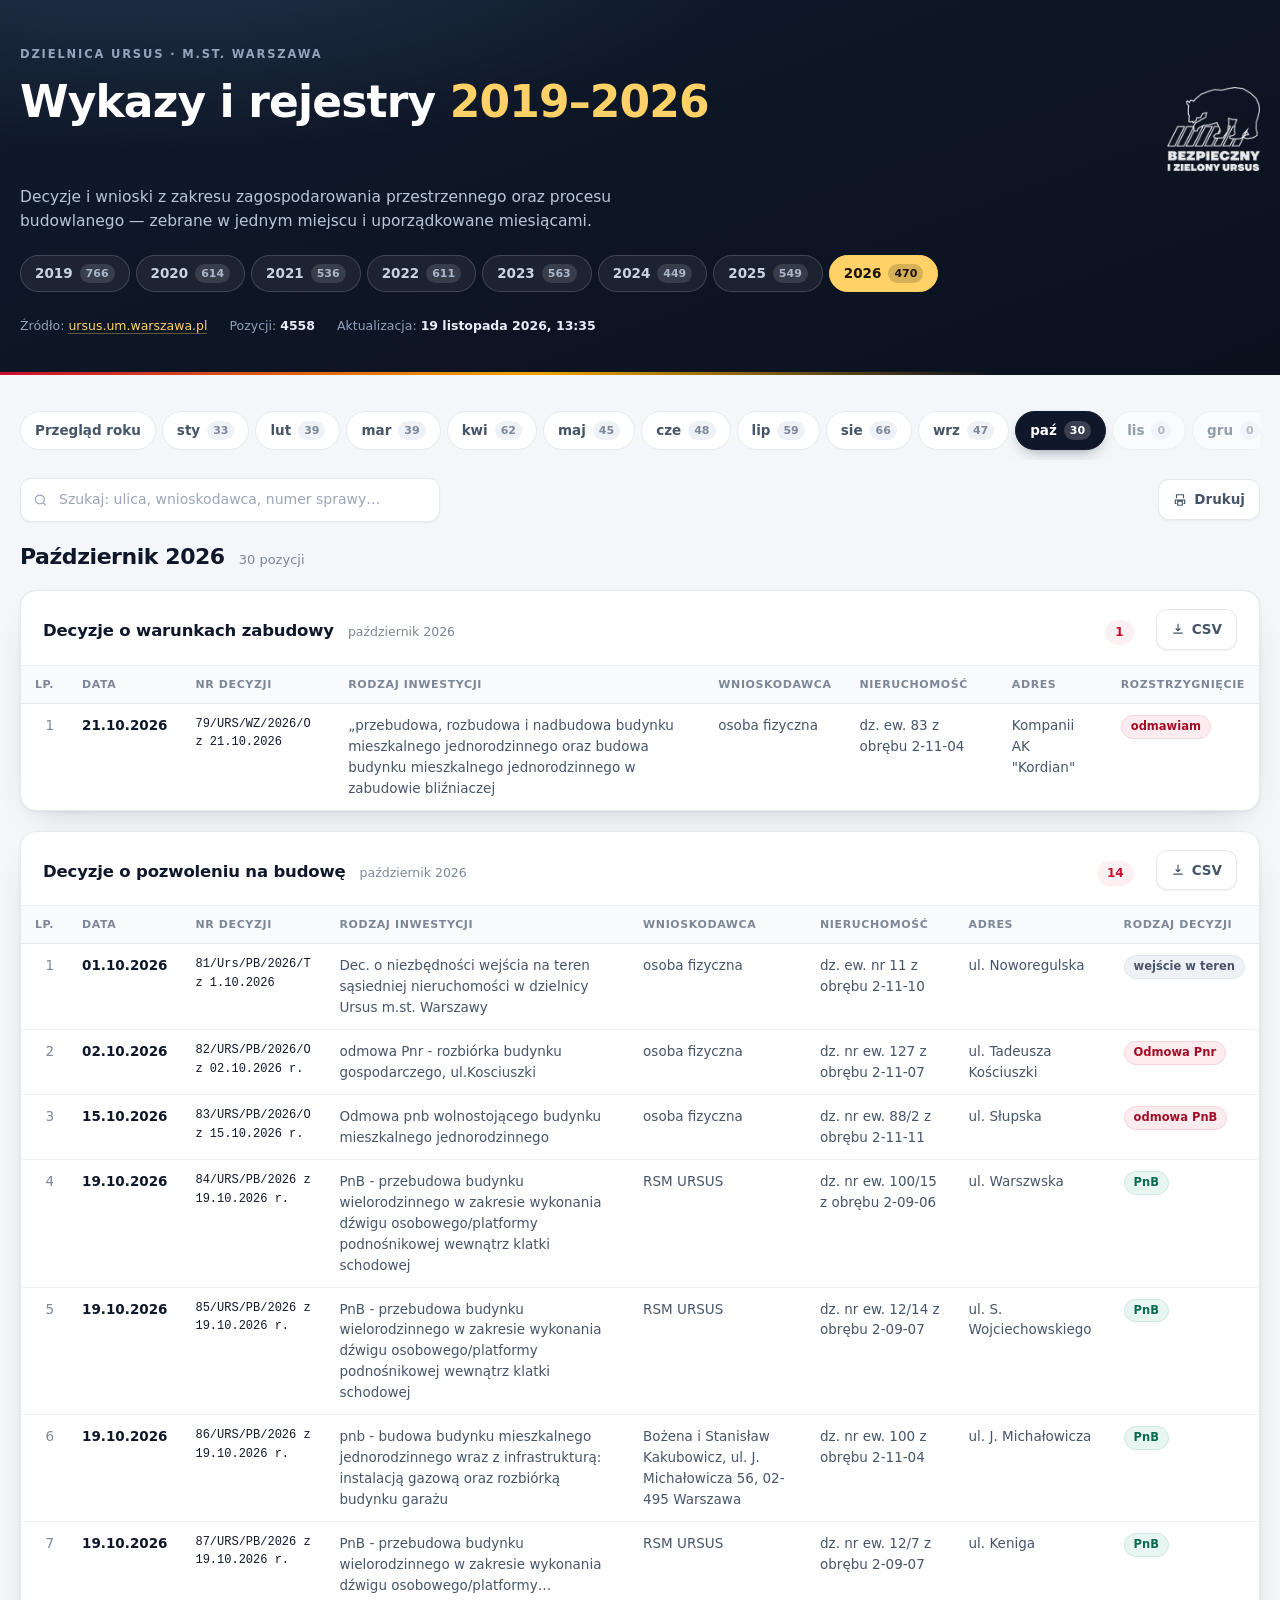
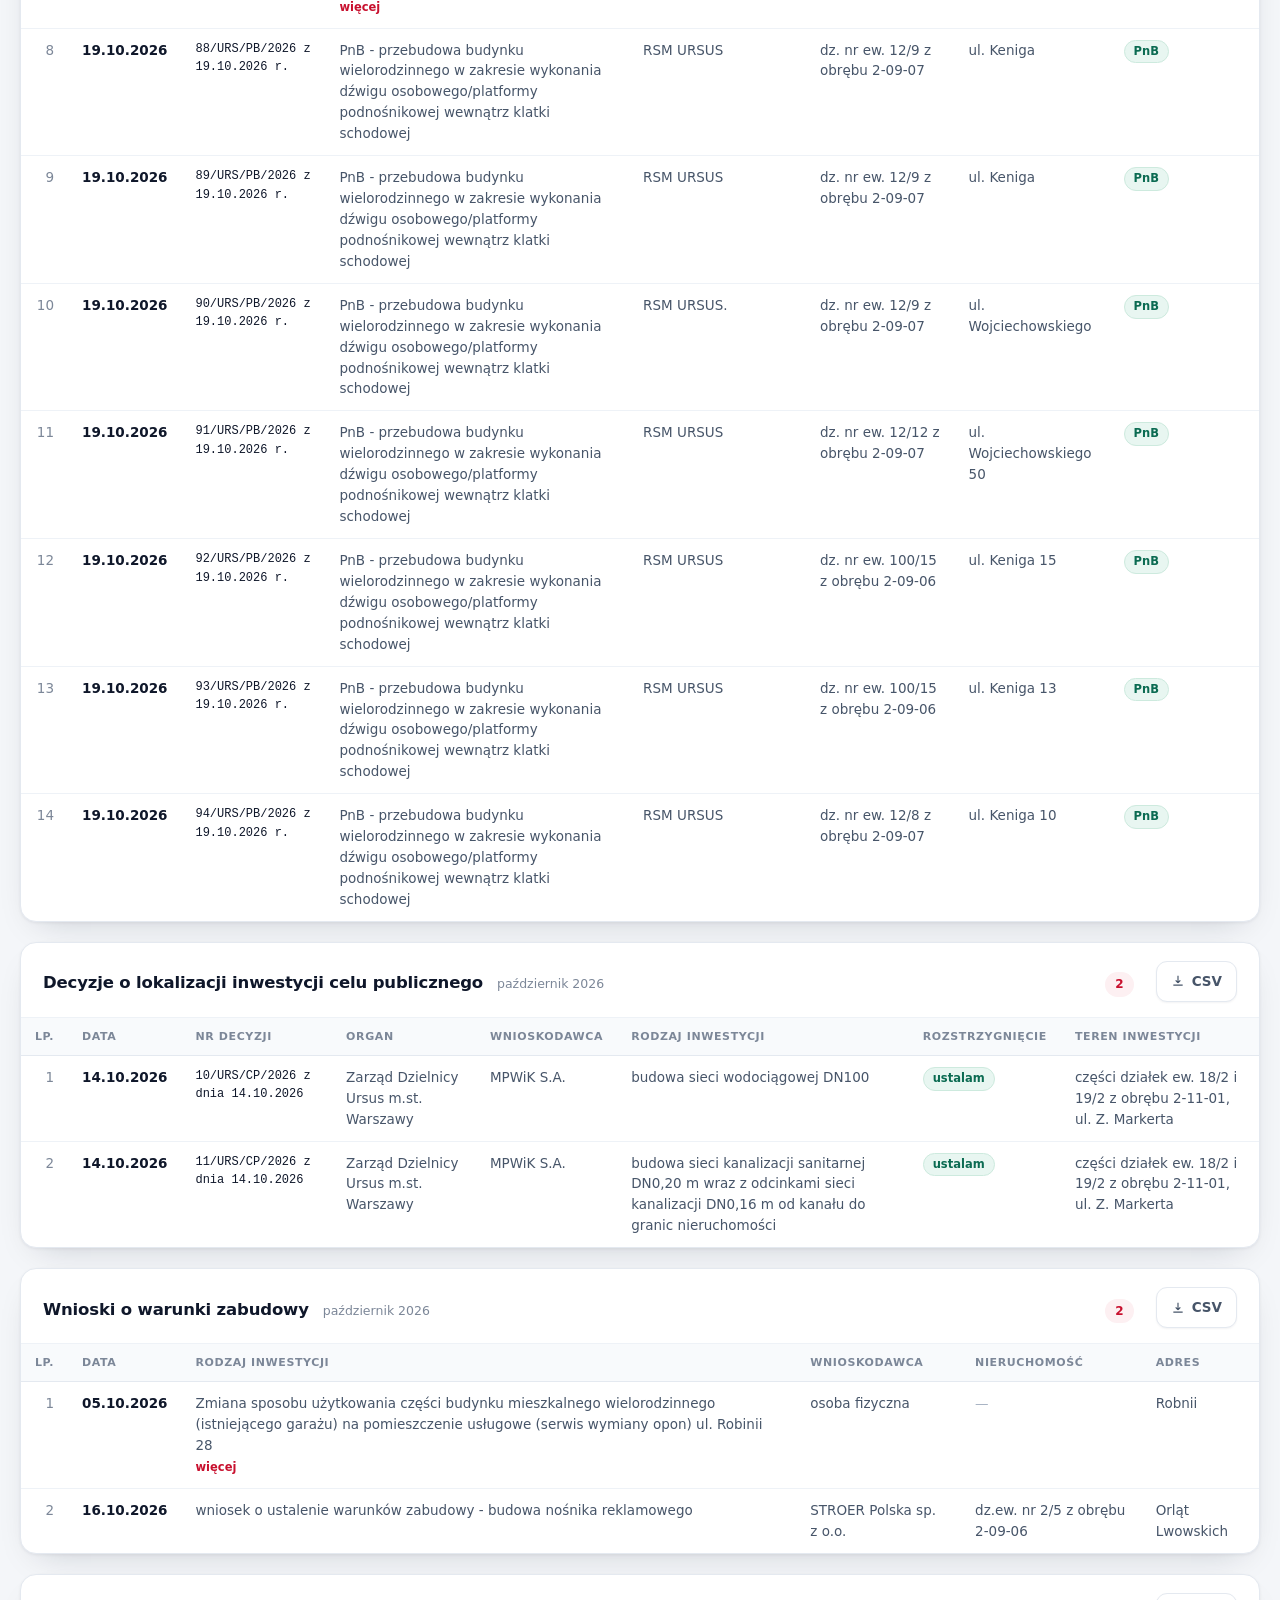
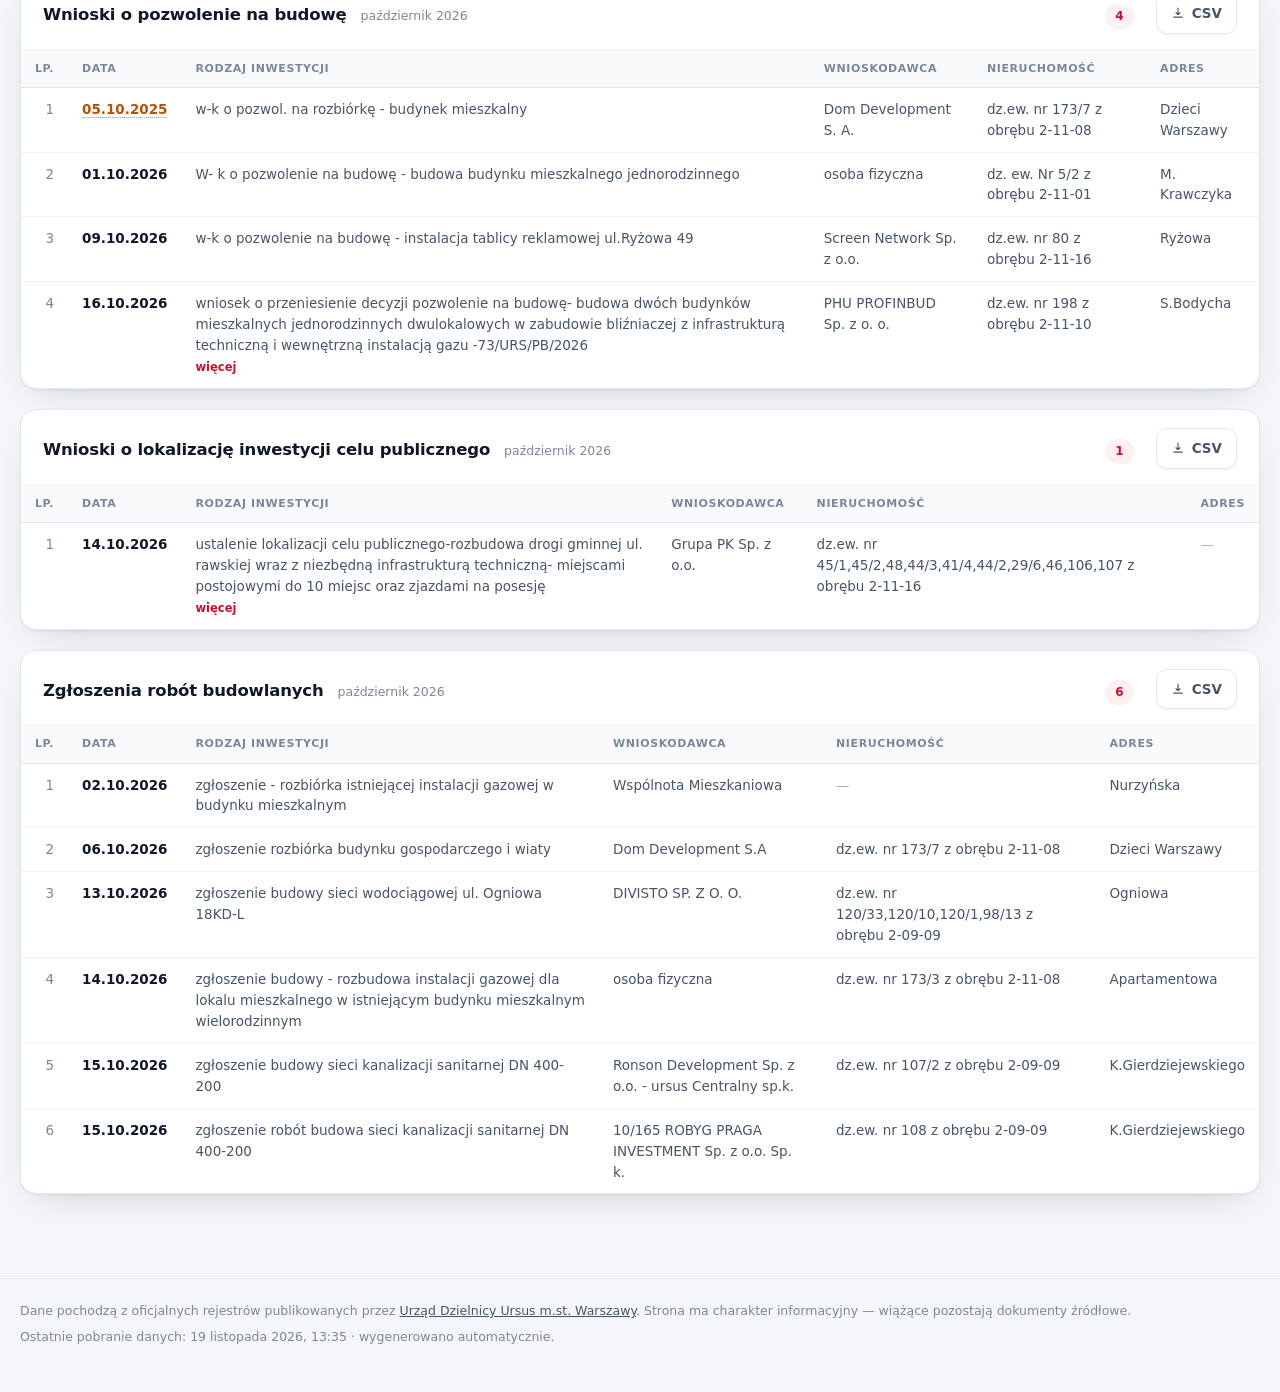
==== commit ac619ff2: "Aktualizacja wykazów 2026-11-19" ====
--- a/site/index.html
+++ b/site/index.html
@@ -712,7 +712,7 @@
     <div class="meta">
       <span>Źródło: <a href="https://ursus.um.warszawa.pl/-/wykazy-za-rok-2026" target="_blank" rel="noopener">ursus.um.warszawa.pl</a></span>
       <span>Pozycji: <b>4558</b></span>
-      <span>Aktualizacja: <b>19 listopada 2026, 13:20</b></span>
+      <span>Aktualizacja: <b>19 listopada 2026, 13:35</b></span>
     </div>
   </div>
 </header>
@@ -752,7 +752,7 @@
       <a href="https://ursus.um.warszawa.pl/-/wykazy-za-rok-2026" target="_blank" rel="noopener">Urząd Dzielnicy Ursus m.st. Warszawy</a>.
       Strona ma charakter informacyjny &mdash; wiążące pozostają dokumenty źródłowe.
     </p>
-    <p>Ostatnie pobranie danych: 19 listopada 2026, 13:20 &middot; wygenerowano automatycznie.</p>
+    <p>Ostatnie pobranie danych: 19 listopada 2026, 13:35 &middot; wygenerowano automatycznie.</p>
   </div>
 </footer>
 
@@ -10302,7 +10302,7 @@
 ]
 }
 }
-,"generated":"2026-11-19T13:20:43+00:00"}
+,"generated":"2026-11-19T13:35:16+00:00"}
 </script>
 <script>
 /* ==========================================================================
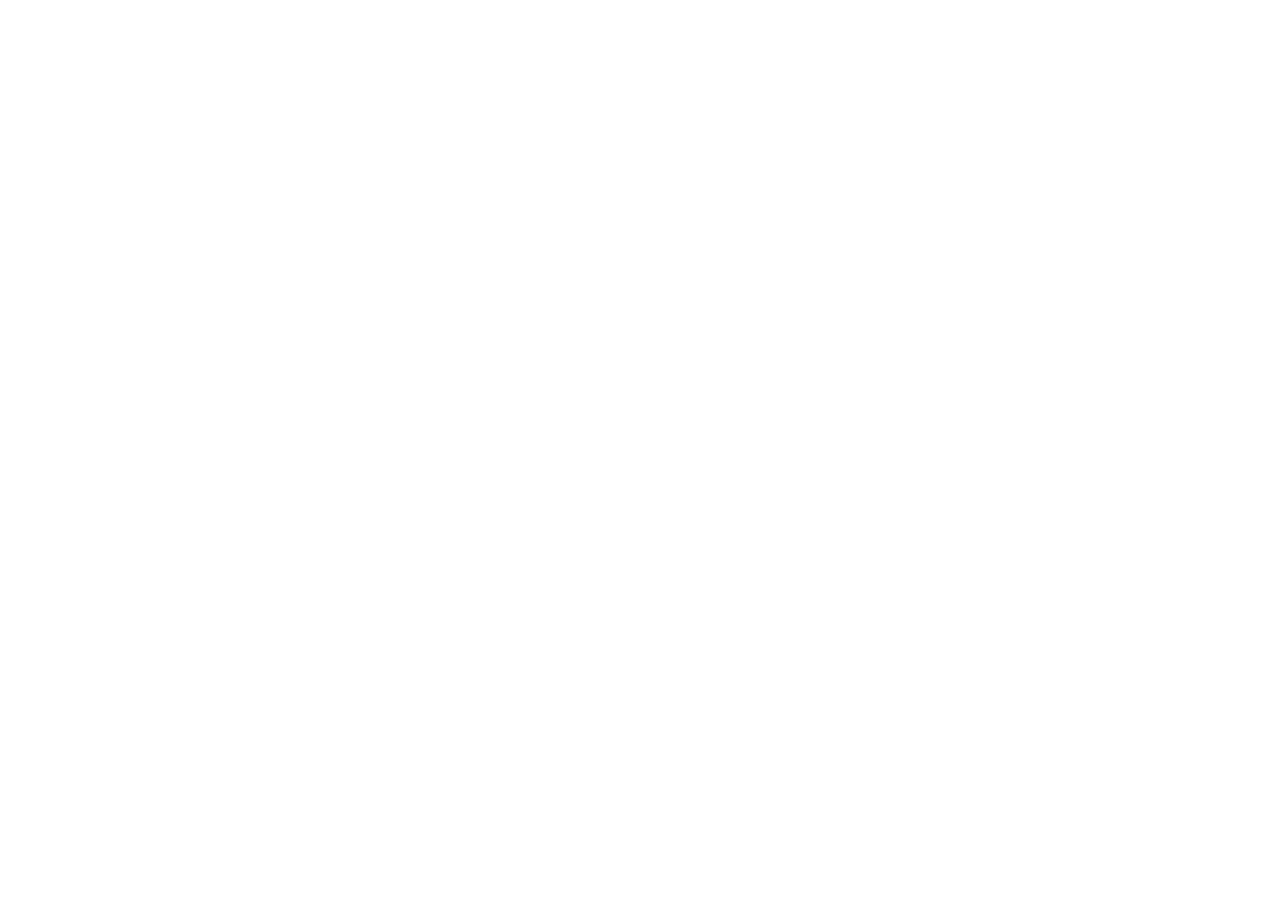
==== commit 8803b852: "Przebudowa site/index.html: nowa szata BiZU (Poppins, #12964b) Generated by Mistral Vibe. Co-Authore" ====
--- a/site/index.html
+++ b/site/index.html
@@ -1,10888 +1,34 @@
-<!DOCTYPE html>
-<html lang="pl">
-<head>
-<meta charset="utf-8">
-<meta name="viewport" content="width=device-width, initial-scale=1">
-<title>Wykazy i rejestry 2019–2026 — Dzielnica Ursus</title>
-<meta name="description" content="Decyzje i wnioski z zakresu zagospodarowania przestrzennego i procesu budowlanego w Dzielnicy Ursus — 4558 pozycji w układzie miesięcznym, roczniki 2019–2026.">
-<meta name="robots" content="index, follow">
-<meta property="og:title" content="Wykazy i rejestry 2019–2026 — Dzielnica Ursus">
-<meta property="og:description" content="Decyzje i wnioski z zakresu zagospodarowania przestrzennego i procesu budowlanego w Dzielnicy Ursus — 4558 pozycji w układzie miesięcznym, roczniki 2019–2026.">
-<meta property="og:type" content="website">
-<style>
-/* ==========================================================================
-   Wykazy Ursus — arkusz stylów
-   ========================================================================== */
-
-*, *::before, *::after { box-sizing: border-box; }
-
-:root {
-  --bg: #f4f6f9;
-  --panel: #ffffff;
-  --ink: #0f172a;
-  --ink-2: #475569;
-  --ink-3: #7c8798;
-  --line: #e4e9f0;
-  --line-soft: #eef2f7;
-  --accent: #c8102e;
-  --accent-2: #8f0b20;
-  --accent-soft: #fdf0f2;
-  --radius: 16px;
-  --shadow-sm: 0 1px 2px rgba(15, 23, 42, .05);
-  --shadow: 0 1px 3px rgba(15, 23, 42, .06), 0 14px 34px -18px rgba(15, 23, 42, .22);
-  --font: ui-sans-serif, system-ui, -apple-system, "Segoe UI", Roboto, "Helvetica Neue", Arial, "Noto Sans", sans-serif;
-  --mono: ui-monospace, SFMono-Regular, "SF Mono", Menlo, Consolas, monospace;
-}
-
-html { -webkit-text-size-adjust: 100%; }
-
-body {
-  margin: 0;
-  background: var(--bg);
-  color: var(--ink);
-  font-family: var(--font);
-  font-size: 15px;
-  line-height: 1.55;
-  -webkit-font-smoothing: antialiased;
-}
-
-.wrap { width: min(1240px, 100% - 40px); margin-inline: auto; }
-
-/* ---------------------------------------------------------------- hero --- */
-
-.hero {
-  position: relative;
-  overflow: hidden;
-  padding: 46px 0 40px;
-  color: #fff;
-  background:
-    radial-gradient(900px 320px at 12% -20%, #24344d 0%, rgba(36, 52, 77, 0) 70%),
-    linear-gradient(160deg, #101a2b 0%, #0d1524 60%, #0a111d 100%);
-}
-
-.hero::after {
-  content: "";
-  position: absolute;
-  inset: auto 0 0 0;
-  height: 3px;
-  background: linear-gradient(90deg, var(--accent) 0%, #f0a500 42%, rgba(240, 165, 0, 0) 78%);
-}
-
-.hero .eyebrow {
-  margin: 0 0 14px;
-  font-size: 11.5px;
-  font-weight: 600;
-  letter-spacing: .16em;
-  text-transform: uppercase;
-  color: #93a4bd;
-}
-
-.hero h1 {
-  margin: 0;
-  font-size: clamp(28px, 4.2vw, 44px);   /* nadpisywane przez --h1 w .hero-head */
-  line-height: 1.1;
-  letter-spacing: -.02em;
-  font-weight: 700;
-}
-
-.hero h1 .year {
-  color: #ffd166;
-  font-variant-numeric: tabular-nums;
-}
-
-.hero .lede {
-  margin: 14px 0 0;
-  max-width: 62ch;
-  color: #b9c6d8;
-  font-size: 15.5px;
-}
-
-.hero .meta {
-  display: flex;
-  flex-wrap: wrap;
-  gap: 8px 22px;
-  margin-top: 24px;
-  font-size: 12.5px;
-  color: #8fa1ba;
-}
-
-.hero .meta b { color: #e8eef7; font-weight: 600; }
-
-.hero .meta a { color: #ffd166; text-decoration: none; border-bottom: 1px solid rgba(255, 209, 102, .35); }
-.hero .meta a:hover { border-bottom-color: #ffd166; }
-
-/* --------------------------------------------------------------- brand --- */
-
-/* Logo i nagłówek leżą w jednym wierszu flex, więc górna krawędź logo
-   pokrywa się z górną krawędzią napisu — bez ręcznego dobierania `top`.
-   `--h1` trzyma rozmiar nagłówka, żeby odstęp od pola tekstowego do
-   wierzchołków liter (ok. 0,2 em) skalował się razem z nim. */
-.hero-head {
-  --h1: clamp(28px, 4.2vw, 44px);
-  display: flex;
-  align-items: flex-start;
-  justify-content: space-between;
-  gap: 28px;
-}
-
-.hero-head h1 { flex: 1 1 auto; min-width: 0; font-size: var(--h1); }
-
-.hero .brand {
-  flex: 0 0 auto;
-  display: block;
-  margin-top: calc(var(--h1) * .205);
-  line-height: 0;
-  opacity: .92;
-  transition: opacity .15s;
-}
-
-.hero .brand:hover { opacity: 1; }
-
-.hero .brand img {
-  display: block;
-  height: 84px;
-  width: auto;
-}
-
-/* --------------------------------------------------------------- years --- */
-
-.years {
-  display: flex;
-  flex-wrap: wrap;
-  gap: 6px;
-  margin-top: 22px;
-}
-
-.years .yr {
-  display: inline-flex;
-  align-items: center;
-  gap: 7px;
-  padding: 7px 14px;
-  border: 1px solid rgba(255, 255, 255, .16);
-  border-radius: 99px;
-  background: rgba(255, 255, 255, .06);
-  color: #c8d4e4;
-  font: inherit;
-  font-size: 13.5px;
-  font-weight: 600;
-  font-variant-numeric: tabular-nums;
-  cursor: pointer;
-  transition: background .15s, color .15s, border-color .15s;
-}
-
-.years .yr:hover { background: rgba(255, 255, 255, .12); color: #fff; }
-
-.years .yr .c {
-  font-size: 11px;
-  font-weight: 700;
-  padding: 1px 6px;
-  border-radius: 99px;
-  background: rgba(255, 255, 255, .12);
-  color: #a9b8cc;
-}
-
-.years .yr[aria-selected="true"] {
-  background: #ffd166;
-  border-color: #ffd166;
-  color: #1a1206;
-}
-
-.years .yr[aria-selected="true"] .c { background: rgba(0, 0, 0, .16); color: #1a1206; }
-
-/* --------------------------------------------------------------- layout --- */
-
-main { padding: 26px 0 64px; }
-
-/* ---------------------------------------------------------------- kpis --- */
-
-.kpis {
-  display: grid;
-  grid-template-columns: repeat(auto-fit, minmax(168px, 1fr));
-  gap: 12px;
-  margin-bottom: 22px;
-}
-
-.kpi {
-  background: var(--panel);
-  border: 1px solid var(--line);
-  border-radius: 14px;
-  padding: 15px 17px;
-  box-shadow: var(--shadow-sm);
-}
-
-.kpi .n {
-  font-size: 27px;
-  font-weight: 700;
-  letter-spacing: -.02em;
-  font-variant-numeric: tabular-nums;
-  line-height: 1.15;
-}
-
-.kpi .l {
-  margin-top: 3px;
-  font-size: 11.5px;
-  font-weight: 600;
-  letter-spacing: .05em;
-  text-transform: uppercase;
-  color: var(--ink-3);
-}
-
-.kpi.is-accent .n { color: var(--accent); }
-
-/* ---------------------------------------------------------------- tabs --- */
-
-.tabs {
-  position: sticky;
-  top: 0;
-  z-index: 30;
-  display: flex;
-  gap: 6px;
-  overflow-x: auto;
-  padding: 10px 0;
-  margin-bottom: 18px;
-  background: linear-gradient(var(--bg) 72%, rgba(244, 246, 249, 0));
-  scrollbar-width: thin;
-}
-
-.tabs::-webkit-scrollbar { height: 5px; }
-.tabs::-webkit-scrollbar-thumb { background: #cfd8e3; border-radius: 99px; }
-
-.tab {
-  flex: 0 0 auto;
-  display: inline-flex;
-  align-items: center;
-  gap: 7px;
-  padding: 8px 14px;
-  border: 1px solid var(--line);
-  border-radius: 99px;
-  background: var(--panel);
-  color: var(--ink-2);
-  font: inherit;
-  font-size: 13.5px;
-  font-weight: 550;
-  cursor: pointer;
-  white-space: nowrap;
-  transition: background .15s, color .15s, border-color .15s, box-shadow .15s;
-}
-
-.tab:hover { border-color: #c9d3e0; color: var(--ink); }
-
-.tab .c {
-  font-size: 11px;
-  font-weight: 700;
-  font-variant-numeric: tabular-nums;
-  padding: 1px 6px;
-  border-radius: 99px;
-  background: #eef2f7;
-  color: var(--ink-3);
-}
-
-.tab[aria-selected="true"] {
-  background: var(--ink);
-  border-color: var(--ink);
-  color: #fff;
-  box-shadow: 0 6px 16px -8px rgba(15, 23, 42, .6);
-}
-
-.tab[aria-selected="true"] .c { background: rgba(255, 255, 255, .18); color: #fff; }
-
-.tab.is-empty { opacity: .55; }
-
-/* -------------------------------------------------------------- toolbar --- */
-
-.toolbar {
-  display: flex;
-  flex-wrap: wrap;
-  align-items: center;
-  gap: 10px;
-  margin-bottom: 18px;
-}
-
-.search {
-  position: relative;
-  flex: 1 1 280px;
-  max-width: 420px;
-}
-
-.search input {
-  width: 100%;
-  padding: 10px 14px 10px 38px;
-  border: 1px solid var(--line);
-  border-radius: 11px;
-  background: var(--panel);
-  font: inherit;
-  font-size: 14px;
-  color: var(--ink);
-  box-shadow: var(--shadow-sm);
-}
-
-.search input::placeholder { color: #9aa6b6; }
-
-.search input:focus {
-  outline: none;
-  border-color: #b9c6d8;
-  box-shadow: 0 0 0 3px rgba(200, 16, 46, .1);
-}
-
-.search svg {
-  position: absolute;
-  left: 13px;
-  top: 50%;
-  transform: translateY(-50%);
-  width: 15px;
-  height: 15px;
-  color: #9aa6b6;
-  pointer-events: none;
-}
-
-.btn {
-  display: inline-flex;
-  align-items: center;
-  gap: 7px;
-  padding: 9px 14px;
-  border: 1px solid var(--line);
-  border-radius: 11px;
-  background: var(--panel);
-  color: var(--ink-2);
-  font: inherit;
-  font-size: 13.5px;
-  font-weight: 550;
-  cursor: pointer;
-  box-shadow: var(--shadow-sm);
-  transition: border-color .15s, color .15s, background .15s;
-}
-
-.btn:hover { border-color: #c9d3e0; color: var(--ink); background: #fbfcfe; }
-.btn svg { width: 14px; height: 14px; }
-
-.spacer { flex: 1 1 auto; }
-
-/* --------------------------------------------------------------- panels --- */
-
-.panel {
-  background: var(--panel);
-  border: 1px solid var(--line);
-  border-radius: var(--radius);
-  box-shadow: var(--shadow);
-  overflow: hidden;
-  margin-bottom: 20px;
-}
-
-.panel-head {
-  display: flex;
-  flex-wrap: wrap;
-  align-items: baseline;
-  gap: 10px 14px;
-  padding: 18px 22px 15px;
-  border-bottom: 1px solid var(--line-soft);
-}
-
-.panel-head h2 {
-  margin: 0;
-  font-size: 16.5px;
-  font-weight: 650;
-  letter-spacing: -.01em;
-}
-
-.panel-head .sub {
-  font-size: 12.5px;
-  color: var(--ink-3);
-}
-
-.panel-head .count {
-  margin-left: auto;
-  font-size: 12px;
-  font-weight: 650;
-  font-variant-numeric: tabular-nums;
-  color: var(--accent);
-  background: var(--accent-soft);
-  padding: 3px 10px;
-  border-radius: 99px;
-}
-
-.panel-body { padding: 0; }
-
-/* ---------------------------------------------------------------- table --- */
-
-.tbl-wrap { overflow-x: auto; }
-
-table.tbl {
-  width: 100%;
-  border-collapse: separate;
-  border-spacing: 0;
-  font-size: 13.5px;
-}
-
-.tbl thead th {
-  position: sticky;
-  top: 0;
-  z-index: 2;
-  padding: 10px 14px;
-  background: #f8fafc;
-  border-bottom: 1px solid var(--line);
-  text-align: left;
-  font-size: 11px;
-  font-weight: 650;
-  letter-spacing: .055em;
-  text-transform: uppercase;
-  color: var(--ink-3);
-  white-space: nowrap;
-}
-
-.tbl tbody td {
-  padding: 11px 14px;
-  border-bottom: 1px solid var(--line-soft);
-  vertical-align: top;
-  color: var(--ink-2);
-}
-
-.tbl tbody tr:last-child td { border-bottom: 0; }
-.tbl tbody tr:hover td { background: #fbfcfe; }
-.tbl tbody tr.year-row { cursor: pointer; }
-
-.tbl td.num, .tbl th.num {
-  text-align: right;
-  font-variant-numeric: tabular-nums;
-  color: var(--ink-3);
-  width: 1%;
-  white-space: nowrap;
-}
-
-.tbl td.date {
-  white-space: nowrap;
-  font-variant-numeric: tabular-nums;
-  font-weight: 600;
-  color: var(--ink);
-  width: 1%;
-}
-
-.tbl td.nr {
-  font-family: var(--mono);
-  font-size: 12px;
-  color: var(--ink);
-  word-break: break-word;
-  min-width: 132px;
-}
-
-.tbl td.wide { min-width: 190px; }
-.tbl td.mid { min-width: 118px; }
-
-.tbl .muted { color: #a9b4c4; }
-
-.tbl .warn {
-  color: #b45309;
-  border-bottom: 1px dotted #f59e0b;
-  cursor: help;
-}
-
-/* long text clamp */
-
-.clamp {
-  display: -webkit-box;
-  -webkit-line-clamp: 3;
-  -webkit-box-orient: vertical;
-  overflow: hidden;
-  cursor: pointer;
-}
-
-.clamp.open { -webkit-line-clamp: unset; display: block; }
-
-.more {
-  display: inline-block;
-  margin-top: 3px;
-  font-size: 11.5px;
-  font-weight: 600;
-  color: var(--accent);
-  cursor: pointer;
-  border: 0;
-  background: none;
-  padding: 0;
-  font-family: inherit;
-}
-
-.more:hover { text-decoration: underline; }
-
-/* badges */
-
-.badge {
-  display: inline-block;
-  padding: 2px 9px;
-  border-radius: 99px;
-  font-size: 11.5px;
-  font-weight: 650;
-  white-space: nowrap;
-  border: 1px solid transparent;
-}
-
-.badge.ok { background: #e8f6f1; color: #0b6b52; border-color: #cdeade; }
-.badge.no { background: #fdecef; color: #a30d26; border-color: #f8d3da; }
-.badge.neutral { background: #eef2f7; color: #4a5568; border-color: #e0e7ef; }
-.badge.info { background: #eaf1fd; color: #1d4ed8; border-color: #d5e3fb; }
-
-/* --------------------------------------------------------------- matrix --- */
-
-.matrix { width: 100%; border-collapse: separate; border-spacing: 0; font-size: 13px; }
-
-.matrix th, .matrix td { padding: 9px 8px; text-align: center; }
-
-.matrix thead th {
-  font-size: 10.5px;
-  font-weight: 650;
-  letter-spacing: .05em;
-  text-transform: uppercase;
-  color: var(--ink-3);
-  border-bottom: 1px solid var(--line);
-  white-space: nowrap;
-}
-
-.matrix thead th:first-child { text-align: left; padding-left: 20px; }
-
-.matrix tbody th {
-  text-align: left;
-  padding-left: 20px;
-  font-weight: 550;
-  font-size: 13px;
-  color: var(--ink);
-  border-bottom: 1px solid var(--line-soft);
-  white-space: nowrap;
-}
-
-.matrix tbody td {
-  border-bottom: 1px solid var(--line-soft);
-  font-variant-numeric: tabular-nums;
-  font-weight: 600;
-  color: var(--ink-2);
-}
-
-.matrix tbody tr:last-child th, .matrix tbody tr:last-child td { border-bottom: 0; }
-
-.matrix td.cell {
-  cursor: pointer;
-  border-radius: 7px;
-  transition: transform .12s, box-shadow .12s;
-}
-
-.matrix td.cell:hover {
-  transform: translateY(-1px);
-  box-shadow: 0 4px 12px -4px rgba(15, 23, 42, .3);
-  outline: 1px solid rgba(15, 23, 42, .12);
-}
-
-.matrix td.zero { color: #cbd5e1; font-weight: 400; cursor: default; }
-.matrix td.zero:hover { transform: none; box-shadow: none; outline: 0; }
-
-.matrix td.total, .matrix th.total {
-  font-weight: 700;
-  color: var(--ink);
-  background: #f8fafc;
-  border-left: 1px solid var(--line);
-}
-
-.matrix tbody tr:hover th { color: var(--accent); }
-
-/* --------------------------------------------------------------- states --- */
-
-.empty {
-  padding: 46px 22px;
-  text-align: center;
-  color: var(--ink-3);
-  font-size: 14px;
-}
-
-.empty b { display: block; color: var(--ink-2); font-size: 15px; margin-bottom: 4px; }
-
-.month-title {
-  display: flex;
-  flex-wrap: wrap;
-  align-items: baseline;
-  gap: 10px 14px;
-  margin: 4px 0 16px;
-}
-
-.month-title h2 {
-  margin: 0;
-  font-size: 22px;
-  font-weight: 700;
-  letter-spacing: -.02em;
-}
-
-.month-title .n { font-size: 13px; color: var(--ink-3); }
-
-/* ---------------------------------------------------------------- footer --- */
-
-footer {
-  border-top: 1px solid var(--line);
-  padding: 22px 0 40px;
-  font-size: 12.5px;
-  color: var(--ink-3);
-}
-
-footer a { color: var(--ink-2); }
-footer p { margin: 0 0 6px; }
-
-/* ---------------------------------------------------------------- embed --- */
-
-body.embed .hero {
-  padding: 14px 0 0;
-  background: none;
-  color: var(--ink);
-}
-body.embed .hero::after { display: none; }
-body.embed .hero .eyebrow,
-body.embed .hero h1,
-body.embed .hero .lede,
-body.embed .hero .meta { display: none; }
-body.embed .hero .years { margin: 0 0 6px; }
-
-/* W trybie embed tło nagłówka jest jasne, a logo jest białe — bez ciemnej
-   plakietki znika. Nagłówek jest ukryty, więc logo dosuwa się do prawej. */
-body.embed .hero-head { justify-content: flex-end; }
-body.embed .hero .brand {
-  margin-top: 0;
-  padding: 5px 9px;
-  border-radius: 12px;
-  background: #101a2b;
-  opacity: 1;
-}
-body.embed .hero .brand img { height: 36px; }
-body.embed .hero .yr {
-  border-color: var(--line);
-  background: var(--panel);
-  color: var(--ink-2);
-}
-body.embed .hero .yr .c { background: #eef2f7; color: var(--ink-3); }
-body.embed .hero .yr[aria-selected="true"] {
-  background: var(--ink);
-  border-color: var(--ink);
-  color: #fff;
-}
-body.embed .hero .yr[aria-selected="true"] .c { background: rgba(255, 255, 255, .18); color: #fff; }
-body.embed main { padding-top: 18px; }
-body.embed .tabs { top: 0; }
-
-/* ------------------------------------------------------------ responsive --- */
-
-@media (max-width: 720px) {
-  .wrap { width: calc(100% - 24px); }
-  .hero { padding: 32px 0 28px; }
-  .hero-head { gap: 14px; }
-  .hero .brand img { height: 58px; }
-  .hero .lede { font-size: 14.5px; }
-  .kpis { grid-template-columns: repeat(2, 1fr); }
-  .kpi .n { font-size: 22px; }
-  .panel-head { padding: 15px 16px 13px; }
-  .tbl thead th, .tbl tbody td { padding: 9px 11px; }
-  .matrix th, .matrix td { padding: 7px 4px; font-size: 12px; }
-  .matrix thead th:first-child, .matrix tbody th { padding-left: 12px; }
-  .matrix thead th { font-size: 9.5px; letter-spacing: 0; }
-}
-
-@media print {
-  .tabs, .toolbar, .years, .hero .brand, .hero::after { display: none; }
-  body { background: #fff; }
-  .panel { box-shadow: none; break-inside: avoid; }
-  .hero { background: #fff; color: #000; padding: 0 0 12px; }
-  .hero .lede, .hero .meta { color: #444; }
-  .hero h1 .year { color: #000; }
-}
-
-@media (prefers-reduced-motion: reduce) {
-  * { transition: none !important; animation: none !important; }
-}
-
-</style>
-</head>
-<body>
-
-<header class="hero">
-  <div class="wrap">
-    <p class="eyebrow">Dzielnica Ursus &middot; m.st. Warszawa</p>
-    <div class="hero-head">
-      <h1>Wykazy i rejestry <span class="year">2019–2026</span></h1>
-      <a class="brand" href="https://zielonyursus.pl/" target="_blank" rel="noopener"
-         title="Bezpieczny i Zielony Ursus">
-        <img src="[data-uri]" alt="Bezpieczny i Zielony Ursus" width="212" height="192">
-      </a>
-    </div>
-    <p class="lede">
-      Decyzje i wnioski z zakresu zagospodarowania przestrzennego oraz procesu
-      budowlanego &mdash; zebrane w jednym miejscu i uporządkowane miesiącami.
-    </p>
-    <nav class="years" id="years" role="tablist" aria-label="Wybór rocznika"></nav>
-    <div class="meta">
-      <span>Źródło: <a href="https://ursus.um.warszawa.pl/-/wykazy-za-rok-2026" target="_blank" rel="noopener">ursus.um.warszawa.pl</a></span>
-      <span>Pozycji: <b>4558</b></span>
-      <span>Aktualizacja: <b>19 listopada 2026, 13:35</b></span>
-    </div>
-  </div>
-</header>
-
-<main>
-  <div class="wrap">
-
-    <nav class="tabs" id="tabs" role="tablist" aria-label="Wybór miesiąca"></nav>
-
-    <div class="toolbar">
-      <div class="search">
-        <svg viewBox="0 0 24 24" fill="none" stroke="currentColor" stroke-width="2" aria-hidden="true">
-          <circle cx="11" cy="11" r="7"></circle>
-          <path d="M20 20l-3.5-3.5"></path>
-        </svg>
-        <input id="q" type="search" placeholder="Szukaj: ulica, wnioskodawca, numer sprawy…"
-               aria-label="Szukaj w wykazach" autocomplete="off">
-      </div>
-      <div class="spacer"></div>
-      <button class="btn" onclick="window.print()">
-        <svg viewBox="0 0 24 24" fill="none" stroke="currentColor" stroke-width="2" aria-hidden="true">
-          <path d="M6 9V3h12v6M6 18H4v-6h16v6h-2M8 14h8v7H8z"></path>
-        </svg>
-        Drukuj
-      </button>
-    </div>
-
-    <div id="view" aria-live="polite"></div>
-
-  </div>
-</main>
-
-<footer>
-  <div class="wrap">
-    <p>
-      Dane pochodzą z oficjalnych rejestrów publikowanych przez
-      <a href="https://ursus.um.warszawa.pl/-/wykazy-za-rok-2026" target="_blank" rel="noopener">Urząd Dzielnicy Ursus m.st. Warszawy</a>.
-      Strona ma charakter informacyjny &mdash; wiążące pozostają dokumenty źródłowe.
-    </p>
-    <p>Ostatnie pobranie danych: 19 listopada 2026, 13:35 &middot; wygenerowano automatycznie.</p>
-  </div>
-</footer>
-
-<script type="application/json" id="wykazy-data">{"years":[2019,2020,2021,2022,2023,2024,2025,2026]
-,"default":2026,"data":{"2019":{"year":2019,"source":"https://ursus.um.warszawa.pl/wykazy-za-rok-2019","generated":"2026-11-19T13:54:16+01:00","total":766,"registers":[{"id":"dec_wz","name":"Decyzje o warunkach zabudowy","short":"Decyzje WZ","desc":"Decyzje o ustaleniu warunków zabudowy i zagospodarowania terenu.","file":"rejestr_dec_wz_2019.pdf","url":"https://cdn.um.warszawa.pl/documents/49065/23490223/rejestr_dec_wz_2019.pdf/c99b572f-db74-15ce-3122-61ef10a9b6f0?t=1634497793252","cols":[{"k":"nr","l":"Nr decyzji","w":"nr"}
-,{"k":"inw","l":"Rodzaj inwestycji","w":"wide"}
-,{"k":"wn","l":"Wnioskodawca","w":"mid"}
-,{"k":"nier","l":"Nieruchomość","w":"mid"}
-,{"k":"adr","l":"Adres","w":""}
-,{"k":"roz","l":"Rozstrzygnięcie","w":""}
-]
-,"rows":[{"d":"2019-01-08","c":{"nr":"1/U/2019 08.01.2019","inw":"budowa budynku handlowo usługowego","wn":"osoba fizyczna","nier":"obręb 2-11-09","adr":"ul. Regulska, Warszawa","roz":"wz"}
-}
-,{"d":"2019-01-15","c":{"nr":"2/U/2019 15.01.2019","inw":"zespół dwóch budynków mieszkalnych wielorodzinnych z garazami podziemnymi niezbędna infrastruktura i zagospodarowani em terenu","wn":"Murapol Projekt 30 sp.z.o.o","nier":"obręb 2-11-16","adr":"Ul.Dzieci Warszawy /Aleje Jerozolimskie","roz":"wz"}
-}
-,{"d":"2019-01-18","c":{"nr":"3/U/2019 18.01.2019","inw":"budowa budynku hotelowego przy ul. Żywieckiej","wn":"osoba fizyczna","nier":"obręb 2-11-16","adr":"ul. Żywiecka , Warszawa","roz":"odmowa"}
-}
-,{"d":"2019-01-24","c":{"nr":"4/U/2019 24.01.2019","inw":"nadbudowa budynku mieszkalnego jednorodzinnego","wn":"osoba fizyczna","nier":"5 obreb 2-11-10","adr":"II Armii Wojska polskiego , Warszawa","roz":"wz"}
-}
-,{"d":"2019-01-25","c":{"nr":"5/U/2019 25.01.2019","inw":"zmina sposobu uzytkowania cześci biurowej na mieszkanie w budynku mieszkalnym jednorodzinnym","wn":"osoba fizyczna","nier":"obrebu 2-11-01","adr":"ul.Wysoczyńska , Warszawa","roz":"wz"}
-}
-,{"d":"2019-01-28","c":{"nr":"6/U/2019 28.01.2019","inw":"budowa zespołu budynków mieszkalnych wielorodzinnych z usługami i garazem podziemnym","wn":"osoba fizyczna","nier":"obręb 2-11-08","adr":"Aleja 4 czerwca 1989r., Warszawa","roz":"umorzenie"}
-}
-,{"d":"2019-01-28","c":{"nr":"7/U/2019 28.01.2019","inw":"budowa budynku gospodarczego","wn":"osoba fizyczna","nier":"obreb 2-11-05","adr":"Żywiecka , Warszawa","roz":"odmowa"}
-}
-,{"d":"2019-01-29","c":{"nr":"8/U/2019 29.01.2019","inw":"budowa budynku mieszkalnego jednorodzinnego z garażem w bryla budynku","wn":"osoba fizyczna","nier":"obręb 2-11-16","adr":"Żywiecka , Warszawa","roz":"wz"}
-}
-,{"d":"2019-01-30","c":{"nr":"9/U/2019 30.01.2019","inw":"rozbudowa istniejacego budynku biurowo- magazynowego o cześć usługowo- serwisowo- montażową","wn":"osoba fizyczna","nier":"obręb 2-11-04","adr":"ul. Spisaka , Warszawa","roz":"wz"}
-}
-,{"d":"2019-01-30","c":{"nr":"10/U/2019 30.01.2019","inw":"nadbudowa budynku mieszkalnego jednorodzinnego","wn":"osoba fizyczna","nier":"obręb 2-11-05","adr":"Żurawicka , Warszawa","roz":"wz"}
-}
-,{"d":"2019-02-04","c":{"nr":"11/U/2019 04.02.2019","inw":"przesienie decyzji nr 59/U/2018 na Nexity Polska","wn":"Nexity Polska sp.z.o.o","nier":"obreb 2-11-09","adr":"Regulska","roz":"przeniesienie"}
-}
-,{"d":"2019-02-08","c":{"nr":"12/U/2019 08.02.2019","inw":"rozbudowa, nadbudowa i przebudowa budynku mieszkalnego jednorodzinnego w zabudowie bliżniaczej i zmiana sposobu uzytkowania poddasza nieuzytkowego na cele mieszkalne","wn":"osoba fizyczna","nier":"obręb 2-11-04","adr":"ul.J.Michałowicza , Warszawa","roz":"wz"}
-}
-,{"d":"2019-02-08","c":{"nr":"13/U/2019 08.02.2019","inw":"budowa budynku mieszkalneg Jednorodzinnego","wn":"osoba fizyczna","nier":"obręb 2-11-01","adr":"ul. Ji W Włoczewskich, Warszawa","roz":"wz"}
-}
-,{"d":"2019-02-12","c":{"nr":"14/U/2019 12.02.2019","inw":"budowa budynku mieszkalnego wielorodzinnego z garażem podziemnym","wn":"Miasto stołeczne Warszawa","nier":"obręb 2-11-02","adr":"II Armii Wojska Polskiego , Warszawa","roz":"wz"}
-}
-,{"d":"2019-02-12","c":{"nr":"15/U/2019 12.02.2019","inw":"budowa budynku mieszkalnego jednorodzinnego","wn":"osoba fizyczna","nier":"obreb 2-11-10","adr":"Ochocka, Warszawa","roz":"wz"}
-}
-,{"d":"2019-02-12","c":{"nr":"16/U/2019 12.02.2019","inw":"rozbudowa budynku mieszkalnego wielorodzinnego z uslugai oraz nadbudowa budynku usługowego","wn":"osoba fizyczna","nier":"obręb 2-11-07","adr":"ul. Wiosny Ludów , Warszawa","roz":"wz"}
-}
-,{"d":"2019-02-18","c":{"nr":"18/U/2019 18.02.2019","inw":"budowa budynku mieszkalnego jednorodzinnego","wn":"osoba fizyczna","nier":"Obręb 2-11-07","adr":"ul. Orderu Uśmiechu","roz":"wz"}
-}
-,{"d":"2019-02-22","c":{"nr":"19/U/2019 22.02.2019","inw":"Budowa 24 szt. Budynków mieszkalnych jednorodzinnych w zabudowie szeregowej","wn":"osoba fizyczna","nier":"obręb 2-09-01","adr":"ul. St. Leszczyńskiego róg ul. H.Brodatego","roz":"wz"}
-}
-,{"d":"2019-02-22","c":{"nr":"20/U/2019 22.02.2019","inw":"budowa budynku magazynowo- usługowego , szamba szczelnego, parkingu","wn":"Fire Max sp.z.o.o.","nier":"obręb 2-11-16","adr":"Aleje Jerozolimskie","roz":"wz"}
-}
-,{"d":"2019-02-22","c":{"nr":"21/U/2019 22.02.2019","inw":"budowa budynku mieszkalnego jednorodzinnego","wn":"osoba fizyczna","nier":"obręb 2-09-01","adr":"ul. Leszczyńskiego","roz":"przeiesienie"}
-}
-,{"d":"2019-02-22","c":{"nr":"22/U/2019 22.02.2019","inw":"budowa zespołu budynków mieszkalnych wielorodzinnych","wn":"osoba fizyczna","nier":"obręb 2-09-01","adr":"ul. St. Leszczyńskiego róg ul. H.Brodatego","roz":"umorzenie"}
-}
-,{"d":"2019-02-22","c":{"nr":"23/U/2019 22.02.2019","inw":"budowa budynku mieszkalno usługowego","wn":"osoba fizyczna","nier":"obr 2-11-05","adr":"Prawnicza","roz":""}
-}
-,{"d":"2019-02-26","c":{"nr":"24/U/2019 26.02.2019","inw":"budowa budynku mieszkalneg jednorodzinnego (zmiana decyzji )","wn":"osoba fizyczna","nier":"obręb 2-11-01","adr":"ul. Ji W Włoczewskich, Warszawa","roz":"zmiana"}
-}
-,{"d":"2019-03-07","c":{"nr":"25/U/2019 07.03.2019","inw":"budowa budynku mieszkalnego jednorodzinnego","wn":"osoba fizyczna","nier":"obreb 2-09-03","adr":"ul.Przemysława II, Warszawa","roz":""}
-}
-,{"d":"2019-03-12","c":{"nr":"26/U/2019 12.03.2019","inw":"budowa budynku mieszkalnego jednorodzinnego z garażem w bryla budynku","wn":"osoba fizyczna","nier":"obreb 2-09-02","adr":"ul. St. Leszczyńskiego, Warszawa","roz":"wz"}
-}
-,{"d":"2019-03-14","c":{"nr":"27/U/2019 14.03.2019","inw":"budowa budynku mieszkalnego jednorodzinnego","wn":"osoba fizyczna","nier":"obręb 2-11-10","adr":"ul. A.Szomańskiego, Warszawa","roz":"umorzenie"}
-}
-,{"d":"2019-03-14","c":{"nr":"28/U/2019 14.03.2019","inw":"budowa budynku mieszkalnego jednorodzinnego w zabudowie blizniaczej","wn":"osoba fizyczna","nier":"obręb 2-09-01","adr":"ul. Krzywoustego, Warszawa","roz":"umorzenie"}
-}
-,{"d":"2019-03-14","c":{"nr":"29/U/2019 14.03.2019","inw":"budowa budynku mieszkalnego wielorodzinnegi z częścia usługowo handlowa i biurową","wn":"Rent-Locum Nowakowski sp. j.","nier":"obręb 2-11-08","adr":"Aleja 4 czerwca 1989r., Warszawa","roz":"wz"}
-}
-,{"d":"2019-03-15","c":{"nr":"30/U/2019 15.03.2019","inw":"budowa budynku mieszkalnego jednorodzinnego i budynku gospodarczego","wn":"osoba fizyczna","nier":"obreb 2-11-11","adr":"ul. Michałowicza , Warszawa","roz":"wz"}
-}
-,{"d":"2019-03-20","c":{"nr":"31/U/2019 20.03.2019","inw":"rozbudowa budynku biurowo magazynowo- usługowego","wn":"osoba fizyczna","nier":"obr 2-11-04","adr":"ul. M.Spisaka , Warszawa","roz":"odmowa"}
-}
-,{"d":"2019-03-20","c":{"nr":"32/U/2019 20.03.2019","inw":"budowa budynku usługowego z przeznaczeniem na usługę nieuciazliwa","wn":"osoba fizyczna","nier":"obręb 2-11-10","adr":"ul. Szomańskiego","roz":"wz"}
-}
-,{"d":"2019-03-26","c":{"nr":"33/U/2019 26.03.2019","inw":"budowa budynku mieszkalnego jednorodzinnego o dwóc sekcjach na wspólnej płycie garazowej z parkingiem naziemnym i niezbeda infastrukturą","wn":"Victoria Dom S.A.","nier":"obreb 2-09-09","adr":"ul. Posag 7 Panien, Warszawa","roz":"wz"}
-}
-,{"d":"2019-03-29","c":{"nr":"34/U/2019 29.03.2019","inw":"budowa budynku mieszkalnego jednorodzinnego","wn":"osoba fizyczna","nier":"obręb 2-09-03","adr":"ul. Przemysława II, Warszawa","roz":"wz"}
-}
-,{"d":"2019-04-04","c":{"nr":"35/U/2019 04.04.2019","inw":"rozbudowa budynku mieszkalnego jednorodzinnego o murowany taras","wn":"osoba fizyczna","nier":"obreb 2-11-10","adr":"ul Kuźnicy Kołłątajowskiej 19, Warszawa","roz":"wz"}
-}
-,{"d":"2019-04-12","c":{"nr":"36/U/2019 12.04.2019","inw":"nadbudowa budynku mieszkalnego jednorodzinnego","wn":"osoba fizyczna","nier":"obręb 2-11-09","adr":"ul. Piastowska, Warszawa","roz":"wz"}
-}
-,{"d":"2019-04-12","c":{"nr":"37/U/2019 12.04.2019","inw":"budowa budynku handlowo-usługowo -mieszkalnego z parkingiem","wn":"Trei Real Estate Poland sp.z.o.o","nier":"obręb 2-09-05","adr":"ul. Śmigielska,Warszawa","roz":"wz"}
-}
-,{"d":"2019-04-12","c":{"nr":"38/U/2019 12.04.2019","inw":"nadbudowa budynku mieszkalnego jednorodzinnego w zabudowie bliżniaczej","wn":"osoba fizyczna","nier":"obreb 2-09-07","adr":"ul. Lipiec Rejmontowskich , Warszawa","roz":"wz"}
-}
-,{"d":"2019-04-12","c":{"nr":"39/U/2019 12.04.2019","inw":"nadbudowa budynku mieszkalnego jednorodzinnego","wn":"osoba fizyczna","nier":"obreb 2-11-12","adr":"ul. Gen.K.Sosnkowskiego ,Warszawa","roz":"wz"}
-}
-,{"d":"2019-04-16","c":{"nr":"40/U/2019 16.04.2019","inw":"budowa zespołu dudynków mieszkalnych wielorodzinnych na wspólnej płycie garazowej","wn":"Murapol Projekt 31 sp.z.o.o","nier":"obr 2-09-01","adr":"ul. H. Brodatego, Warszawa","roz":"odmowa"}
-}
-,{"d":"2019-04-18","c":{"nr":"41/U/2019 18.04.2019","inw":"budowa dwóch budynków w zabudowie blizniaczej","wn":"osoba fizyczna","nier":"obręb 2-11-11","adr":"ul. Prawnicza , Warszawa","roz":"odmowa"}
-}
-,{"d":"2019-04-23","c":{"nr":"42/U/2019 23.04.2019","inw":"budowa drugiego budynku mieszkalnego jednorodzinnego na działce zabudowanej budynkiem mieszkalnym jednorodzinnym","wn":"osoba fizyczna","nier":"obręb 2-11-11","adr":"ul. Prawnicza , Warszawa","roz":"odmowa"}
-}
-,{"d":"2019-04-24","c":{"nr":"43/U/2019 24.04.2019","inw":"budowa budynku mieszkalnego wielorodzinnego u zusługami, Bheacnhdeler mD , biurami oraz garazem podziemnym","wn":"evelopment sp. z o.o. i Wsp","nier":"ólnicy s. ko.br 2-11-08","adr":"Aleja 4 czerwca 1989r., Warszawa","roz":"przeniesienie"}
-}
-,{"d":"2019-04-24","c":{"nr":"44/U/2019 24.04.2019","inw":"rozbudowa budynku mieszkalnego jednorodzinnego w zabdowie bliźniaczej","wn":"osoba fizyczna","nier":"obręb 2-11-08","adr":"ul. Rydzyńska , Warszawa","roz":"wz"}
-}
-,{"d":"2019-05-06","c":{"nr":"45/U/2019 06.05.2019","inw":"budowa budynku mieszkalnego jednorodzinnego dwulokalowego z garazem w bryle budynku","wn":"osoba fizyczna","nier":"obreb 2-11-06","adr":"Rynkowa , Warszawa","roz":"wz"}
-}
-,{"d":"2019-05-10","c":{"nr":"47/U/2019 10.05.2019","inw":"zmina sposobu użytkowania czesci budynku gospodarczo garazowego na lokal usługowo-handlowy wraz z budową parkingu","wn":"osoba fizyczna","nier":"obręb 2-11-06","adr":"Bohaterów Warszawy , Warszawa","roz":"wz"}
-}
-,{"d":"2019-05-10","c":{"nr":"59/U/2019 10.05.2019","inw":"budowa budynku mieszkalnego wielorodzinnego z garażem podziemnym","wn":"L&S Homes","nier":"obreb 2-11-04","adr":"Prawnicza , Warszawa","roz":"umorzenie"}
-}
-,{"d":"2019-05-13","c":{"nr":"46/U/2019 13.05.2019","inw":"budowa budynku mieszkalnego wielorodzinnego z usługami w parterze oraz parkingiem podziemnym i infrastrukturą","wn":"Victoria Dom S.A.","nier":"obreb 2-09-09","adr":"ul. Posag 7 Panien, Warszawa","roz":"wz"}
-}
-,{"d":"2019-05-15","c":{"nr":"48/U/2019 15.05.2019","inw":"budowa dwóch budynkow mieszkalnych wielorodzinnych na jednym garazy podziemnym","wn":"Ebejot Development sp.z.o.o Skorosze Park","nier":"obrębu 2-11-08","adr":"ul. Dzieci Warszawy, Warszawa","roz":"wz"}
-}
-,{"d":"2019-05-15","c":{"nr":"50/U/2019 15.05.2019","inw":"budowa budynku mieszkalno usługowego","wn":"osoba fizyczna","nier":"obręb 2-11-06","adr":"ul. PlutonuAk Torpedy, Warszawa","roz":"umorzenie"}
-}
-,{"d":"2019-05-16","c":{"nr":"49/U/2019 16.05.2019","inw":"budowa budynku mieszkalnego wielorodzinnego","wn":"osoba fizyczna","nier":"obreb 2-11-14","adr":"ul. Rakietników, Warszawa","roz":"wz"}
-}
-,{"d":"2019-05-24","c":{"nr":"51/U/2019 24.05.2019","inw":"budowa budynkuu hadlowego (do 2000m2 pow. sprzedazy)","wn":"osoba fizyczna","nier":"obreęb 2-1-15","adr":"Aleje Jerozolimskie /Ryzowa, Warszawa","roz":"wz"}
-}
-,{"d":"2019-05-24","c":{"nr":"52/U/2019 24.05.2019","inw":"budowa budynku mieszkalnego jednorodzinnego z garażem w bryla budynku","wn":"osoba fizyczna","nier":"obręb 2-09-03","adr":"Przemysława II, Warszawa","roz":"wz"}
-}
-,{"d":"2019-05-28","c":{"nr":"53/U/2019 28.05.2019","inw":"budowa budynku mieszkalnego wielorodzinnego z usługami w parterze z garażem , infastruktura towarzyszaca i miejcami postjowymi naziemnymi","wn":"osoba fizyczna","nier":"obreb 2-11-15","adr":"Ryzowa, Warszawa","roz":"wz"}
-}
-,{"d":"2019-05-28","c":{"nr":"54/U/2019 28.05.2019","inw":"budowa budynku mieszkalnego wielorodzinnego z usługami , garażem podziemnym i wielonym dachem uzytkowym","wn":"LW Development sp.z.o.o II sp. k.a.","nier":"obreb 2-11-16","adr":"Przerwana, Warszawa","roz":"umorzenie"}
-}
-,{"d":"2019-05-30","c":{"nr":"55/U/2019 30.05.2019","inw":"budowa zespołu pawilonów handlowo- usługowych dwukondygnacyjnyc h ( do 8 szt. na każdej kondygnacji) z garażem podziemnym","wn":"osoba fizyczna","nier":"obręb 2-09-05","adr":"Warszawska , Warszawa","roz":"wz"}
-}
-,{"d":"2019-06-06","c":{"nr":"56/U/2019 06.06.2019","inw":"rozbudowa ( nadbudowa budynku mieszkalnego jednorodzinnego","wn":"osoba fizyczna","nier":"obreb 2-11-08","adr":"Nowotyska , Warszawa","roz":"wz"}
-}
-,{"d":"2019-06-06","c":{"nr":"57/U/2019 06.06.2019","inw":"budowa budynku mieszkalnego jednorodzinnego","wn":"osoba fizyczna","nier":"obreb 2-11-04","adr":"Prawnicza ,Warszawa","roz":"przeniesienie"}
-}
-,{"d":"2019-06-07","c":{"nr":"58/U/2019 07.06.2019","inw":"budowa budynków mieszkalnych jednorodzinnych w zabudowie szeregowej","wn":"osoba fizyczna","nier":"obreb 2-09-01","adr":"Królowej Bony, Warszawa","roz":"odmowa"}
-}
-,{"d":"2019-06-10","c":{"nr":"60/U/2019 10.06.2019","inw":"budowa budynku mieszkalnego wielorodzinnego z garażem podziemnym i infrastrukturą towarzyszącą","wn":"Murapol Projekt 31 sp.z.o.o","nier":"obręb 2-11-16","adr":"ul. Dzieci Warszawy , Warszawa","roz":"odmowa"}
-}
-,{"d":"2019-06-13","c":{"nr":"61/U/2019 13.06.2019","inw":"rozbudowai zmiana sposobu użytkowania części budynku plebanii na budynek zamieszkania zbiorowego i działalności gastronomicznej","wn":"Caritas Archidiecezji Warszawskiej","nier":"5 obręb 2-11-05","adr":"ul. Sosnkowskiego, Warszawa","roz":"zmiana"}
-}
-,{"d":"2019-06-13","c":{"nr":"62/U/2019 13.06.2019","inw":"rozbudowa budynku garazowego ze zmina sposou uzytkowania na budyene usługowy ( przedszkole i żłobek)","wn":"osoba fizyczna","nier":"obręb 2-11-04","adr":"ul. Michałowicza , Warszawa","roz":"wz"}
-}
-,{"d":"2019-06-14","c":{"nr":"63/U/2019 14.06.2019","inw":"zmiana sposobu użytkowania garażu oraz pomieszczeń na parterze budynku mieszkalno–usługo wego na lokal o charakterze opiekuńczo–wychow awczo-edukacyjnym (szkoła, przedszkole)","wn":"osoba fizyczna","nier":"obręb 2-11-14","adr":"Rakietników , Warszawa","roz":"wz"}
-}
-,{"d":"2019-06-14","c":{"nr":"64/U/2019 14.06.2019","inw":"rozbudowa portierni","wn":"Cetes Cosmetics Poland Sp. z o. o.","nier":"obreb 2-11-15","adr":"ul. Bohaterów Warszawy , Warszawa","roz":"umorzenie"}
-}
-,{"d":"2019-06-14","c":{"nr":"65/U/2019 14.062019","inw":"budowa dwóch budynków jednorodzinnych w zabudowie bliźniaczej, każdy z dwoma lokalami","wn":"osoba fizyczna","nier":"obreb 2-09-03","adr":"H.Pobożnego, Warszawa","roz":"wz"}
-}
-,{"d":"2019-06-24","c":{"nr":"66/U/2019 24.06.2019","inw":"budowa myjni samochodowej (do 4 stanowisk)","wn":"Alko Kwiatkowski Smólski Załeski sp.j.","nier":"obreb 2-11-10","adr":"ul. Regulska, Warszawa","roz":"wz"}
-}
-,{"d":"2019-06-25","c":{"nr":"67/U/2019 25.062019","inw":"budowa budynku mieszkalnego jednorodzinnego z garazem w bryle budynku","wn":"osoba fizyczna","nier":"obreb 2-11-01","adr":"ul.Wysoczyńska, Warszawa","roz":"wz"}
-}
-,{"d":"2019-06-25","c":{"nr":"68/U/2019 25.06.2019","inw":"budowa budynku mieszkalnego wielorodzinnego (do dwóch sekcji budynku na wspólnej płycie garażowej) z garażem podziemnym i zagospodarowanie m terenu","wn":"osoba fizyczna","nier":"obreb 2-11-09","adr":"ul. Regulska, Warszawa","roz":"wz"}
-}
-,{"d":"2019-07-02","c":{"nr":"69/U/2019 02.07.2019","inw":"budowa budynku mieszkalnego wielorodzinnego z garażem podziemnym, niezbędną infrastrukturą techniczną ,stacją transformatorową i dojazdem","wn":"ADDAX Fund S.A","nier":"obręb 2-11-08","adr":"ul. Poczty Gdańskiej, Warszawa","roz":"odmowa"}
-}
-,{"d":"2019-07-02","c":{"nr":"70/U/2019 02.07.2019","inw":"wstrzymanie użytkowania terenu wykorzystywanego na potrzeby toru rajdowego","wn":"osoba fizyczna","nier":"obręb 2-09-09","adr":"ul.Posag 7 Panien , Warszawa","roz":"umorzenie"}
-}
-,{"d":"2019-07-02","c":{"nr":"71/U/2019 02.07.2019","inw":"rozbudowie budynku mieszkalnego jednorodzinnych w zabudowie bliźniaczej","wn":"osoba fizyczna","nier":"obręb 2-11-10","adr":"ul.Noworegulska , Warszawa","roz":"umorzenie"}
-}
-,{"d":"2019-07-03","c":{"nr":"72/U/2019 03.07.2019","inw":"budowa budynku mieszkalnego wielorodzinnego ( z dwoma częściami mieszkalnymi na jednej płycie garażu podziemnego)","wn":"osoba fizyczna","nier":"obręb 2-11-09","adr":"ul.Gorna Droga , Warszawa","roz":"umorzenie"}
-}
-,{"d":"2019-07-16","c":{"nr":"73/U/2019 16.07.2019","inw":"budowa zespołu budynków mieszkalnych jednorodzinnych w zabudowie szeregowej","wn":"osoba fizyczna","nier":"z obrebu 2-09-01","adr":"ul. Przejazdowa/K.Odnowiciel a, Warszawa","roz":"odmowa"}
-}
-,{"d":"2019-07-22","c":{"nr":"74/U/2019 22.07.2019","inw":"budowie budynku mieszkalnego jednorodzinnego oraz budynku garażowego","wn":"osoba fizyczna","nier":"obręb 2-09-01","adr":"ul. Bolesława Śmialego, Warszawa","roz":"wz"}
-}
-,{"d":"2019-07-25","c":{"nr":"75/U/2019 25.07.2019","inw":"budowie dwóch budynków mieszkalnych w zabudowie bliźniaczej","wn":"osoba fizyczna","nier":"obręb 2-11-12","adr":"ul. J.Chmiela , Warszawa","roz":"wz"}
-}
-,{"d":"2019-07-25","c":{"nr":"76/U/2019 25.07.2019","inw":"budowie pawilonu gastronomicznego","wn":"osoba fizyczna","nier":"obreb 2-09-03","adr":"ul. Warszawska , Warszawa","roz":"odmowa"}
-}
-,{"d":"2019-07-29","c":{"nr":"77/U/2019 29.07.2019","inw":"na zmianie sposobu użytkowania budynku mieszkalno - biurowego na budynek biurowy","wn":"Paradowscy AMP Sp.j.","nier":"obręb 2-09-03","adr":"ul. K.Jagielończyka , Warszawa","roz":"wz"}
-}
-,{"d":"2019-08-01","c":{"nr":"78/U/2019 rażem podziemnym i ziel 01.08.2019","inw":"onym dachem użytko","wn":"LW Development sp.z.o.o wym wraz z zagospodarowa II sp. k.a.","nier":"niem te orebnreub i 2n-i1e1zb-1ę6dną infr","adr":"asutrlu. kPtruzreąr wteacnhan,iWczanrąszawa","roz":"odmowa"}
-}
-,{"d":"2019-08-01","c":{"nr":"79/U/2019 01.08.2019","inw":"budowie budynku wielorodzinnego z usługami, garażem podziemnym i zielonym dachem użytkowym wraz z zagospodarowanie m terenu i niezbędną infrastrukturą techniczną","wn":"LW Development sp.z.o.o II sp. k.a.","nier":"obreb 2-11-16","adr":"ul. Przerwana,Warszawa","roz":"odmowa"}
-}
-,{"d":"2019-08-06","c":{"nr":"80/U/2019 06.08.2019","inw":"budowie zespołu (do 8 szt) budynków mieszkalnych jednorodzinnych w zabudowie bliźniaczej","wn":"osoba fizyczna","nier":"obreb 2-09-04","adr":"ul.Przejazdowa, Warszawa","roz":"wz"}
-}
-,{"d":"2019-08-06","c":{"nr":"81/U/2019 06.08.2019","inw":"budowa budynku garazowego","wn":"osoba fizyczna","nier":"obreb 2-11-11","adr":"ul.Michałowicza , Warszawa","roz":"wz"}
-}
-,{"d":"2019-08-08","c":{"nr":"82/U/2019 08.08.2019","inw":"budowa budynku mieszkalnego jednorodzinnego","wn":"osoba fizyczna","nier":"obreb 2-11-03","adr":"ul. Szomańskiego, Warszawa","roz":"przeniesienie"}
-}
-,{"d":"2019-08-08","c":{"nr":"83/U/2019 08.08.2019","inw":"budowie budynku mieszkalnego wielorodzinnego z garażem podziemnym, zjazdem, miejscami postojowymi naziemnymi, niezbędną infrastrukturą techniczną (m.in. ze zbiornikiem retencyjnym na wody opadowe)","wn":"NP. 18 sp. z o.o.o.S.K","nier":"obreb 2-11-09","adr":"ul. Reguska, Warszawa","roz":"przeniesienie"}
-}
-,{"d":"2019-08-09","c":{"nr":"84/U/2019 09.08.2019","inw":"budowie budynku mieszkalnego wielorodzinnego z garażem podziemnym oraz infrastrukturą techniczną, zbiornikiem wody p.poż, zbiornikiem wód opadowych oraz wiatą śmietnikową","wn":"osoba fizyczna","nier":"z obrebu 2-09-01","adr":"ul. Przejazdowa/ K.Odnowiciela, Warszawa","roz":"odmowa"}
-}
-,{"d":"2019-08-12","c":{"nr":"85/U/2019 12.08.2019","inw":"na rozbudowie i nadbudowie istniejącego budynku mieszkalnego jednorodzinnego, dobudowie garażu oraz budowie nowego wjazdu","wn":"osoba fizyczna","nier":"obręb 2-11-11","adr":"Prawnicza , Warszawa","roz":"przeniesienie"}
-}
-,{"d":"2019-08-14","c":{"nr":"86/U/2019 14.08.2019","inw":"budowa budynku mieszkalnego wielorodzinnego z garazem podziemnym","wn":"PPHU Efekt","nier":"obreb 2-11-10","adr":"ul. Słupskar. Ul. Kuźnicy Kołłątajowskiej, Warszawa","roz":"odmowa"}
-}
-,{"d":"2019-08-16","c":{"nr":"87/U/2019 16.08.2019","inw":"budowa dwóch budynków jednorodzinnych (dwulokalowych) w zabudowie bliźniaczej wraz z budową miejsc postojowych naziemnych","wn":"osoba fizyczna","nier":"obreb 2-09-07","adr":"ul. Aktorska , Warszawa","roz":"wz"}
-}
-,{"d":"2019-08-26","c":{"nr":"88/U/2019 26.08.2019","inw":"budowa budynku mieszkalnego jednorodzinnego","wn":"osoba fizyczna","nier":"obreb 2-09-02","adr":"ul. B.Śmiałego , Warszawa","roz":"wz"}
-}
-,{"d":"2019-08-27","c":{"nr":"89/U/2019 27.08.2019","inw":"budowa budynku magazynowo - garażowego","wn":"AmPART sp. zo.o","nier":"obręb 2-11-11","adr":"ul.Suchy las , Warszawa","roz":"wz"}
-}
-,{"d":"2019-08-29","c":{"nr":"90/U/2019 29.08.2019","inw":"budowie budynku mieszkalnego wielorodzinnego z garażem podziemnym","wn":"osoba fizyczna","nier":"obreb 2-11-04","adr":"ul. J.Michałowicza , Warszawa","roz":"wz"}
-}
-,{"d":"2019-09-02","c":{"nr":"91/U/2019 02.09.2019","inw":"budowie budynku magazynowo - usługowego (usługi diagnostyczne i montażowo naprawcze samochodów)","wn":"osoba fizyczna","nier":"obreb 2-11-10","adr":"ul. Słupska, Warszawa","roz":"wz"}
-}
-,{"d":"2019-09-03","c":{"nr":"92/U/2019 03.09.2019","inw":"budowie dwóch budynków mieszkalnych wielorodzinnych ze wspólnym garażem w kondygnacji podziemnej, drogi wewnętrznej z miejscami postojowymi oraz podziemnego zbiornika retencyjnego dla wód opadowych","wn":"PIB Ebejot sp. z o.o sp k.a","nier":"z obrębu 2-11-08","adr":"ul. Dzieci Warszawy, Warszawa","roz":"zmiana"}
-}
-,{"d":"2019-09-03","c":{"nr":"93/U/2019 03.09.2019","inw":"zmianie sposobu użytkowania części budynków i gruntów z działalności gospodarczej na nie mieszkalne cele prywatne","wn":"osoba fizyczna","nier":"obręb 2-11-08","adr":"ul. Dzieci Warszawy ,Warszawa","roz":"umorzenie"}
-}
-,{"d":"2019-09-03","c":{"nr":"94/U/2019 03.09.2019","inw":"budowie budynku mieszkalnego wielorodzinnego z garażem podziemnym","wn":"osoba fizyczna","nier":"obręb 2-11-06","adr":"Plutonu AK Torpedy , Warszawa","roz":"wz"}
-}
-,{"d":"2019-09-03","c":{"nr":"95/U/2019 03.09.2019","inw":"zmina sposobu uzytkowania cześci internatu na złobek i przedszkole","wn":"osoba fizyczna","nier":"obreb 2-1108","adr":"Dzieci Warszawy","roz":"wz"}
-}
-,{"d":"2019-09-04","c":{"nr":"96/U2019 04.09.2019","inw":"budowie budynku mieszkalnego wielorodzinnego składającego się z garażu podziemnego oraz sekcji mieszkalnych usytuowanych na płycie garażowej (od 1 do 3 sekcji).","wn":"Petro Development Sp. z o.o","nier":"obreb 2-09.04","adr":"Warszawska , Warszawa","roz":"wz"}
-}
-,{"d":"2019-09-05","c":{"nr":"97/U/2019 5.09.2019","inw":"budowa ośmiu budynków mieszka.jednorodz. W zabudowie blixniaczej (4 bryły po 2 bud. bliź.)","wn":"L&S Homes Sp. z o.o.","nier":"obr. 2-11-04","adr":"ul. Prawnicza","roz":"wz"}
-}
-,{"d":"2019-09-06","c":{"nr":"98/U/2019 6.09.2019","inw":"budowa budynku mieszkalnego jednorodzinnego z garażem w bryle budynku","wn":"osoba fizyczna","nier":"obr. 2-11-01","adr":"ul. Piskorska Warszawa","roz":"wz"}
-}
-,{"d":"2019-09-09","c":{"nr":"99/U/2019 9.09.2019","inw":"zmiana sposobu użytkowania części przyziemia w budynku mieszkalnym jednorodz. Na cele mieszkalne jednorodzinne","wn":"osoba fizyczna","nier":"z obr. 2-11-01","adr":"ul. Piastowska , Warszawa","roz":"wz"}
-}
-,{"d":"2019-09-09","c":{"nr":"100/U/2019 9.09.2019","inw":"zmiana spos. Użytkowania części budynku mieszk. Jednor. Z garażem na cześć mieszkalną jednorodzinną oraz budowa dwóch miejsc parkingowych","wn":"osoba fizyczna","nier":"z obr. 2-09-04","adr":"ul. Królowej Bony","roz":"wz"}
-}
-,{"d":"2019-09-13","c":{"nr":"101/U/2019 13.09.2019","inw":"budowa tężni solankowej wraz z zagospodarowanie m terenu","wn":"Miasto Stołeczne Warszawa","nier":"obr. 2-09-06","adr":"ul. Zagłoby, Warszawa","roz":"wz"}
-}
-,{"d":"2019-09-17","c":{"nr":"102/U/2019 17.09.2019","inw":"budowa 4 budynków mieszkalnych jednorodzinnych w zabudowie bliźniaczej (2 bryły)","wn":"L&S Homes Sp. z o.o.","nier":"obr. 2-11-09","adr":"ul. Regulska, Warszawa","roz":"wz"}
-}
-,{"d":"2019-09-23","c":{"nr":"103/U/2019 23.09.2019","inw":"nadbudowa bud. pracowni krawieckiej i zmiana spos. Uzytk. Budynku mieszkalnego z garażem w bryle","wn":"osoba fizyczna","nier":"obr. 2-11-07","adr":"ul. Braterstwa Broni , Warszawa","roz":"wz"}
-}
-,{"d":"2019-09-25","c":{"nr":"104/U/2019 25.09.2019","inw":"nadbudowa pawilonu handlowego i zmiana spos. Użytko. Całego budynku na cele mieszkalne","wn":"osoba fizyczna","nier":"obr. 2-11-10","adr":"dKuźnicy Kołłątajowskiej","roz":"wz"}
-}
-,{"d":"2019-09-25","c":{"nr":"105/U/2019 25.09.2019","inw":"budowa budynku mieszkalnego wielorodzinnego z usługami w parterze","wn":"L&S Homes Sp. z o.o.","nier":"obr. 2-11-09","adr":"ul. Regulska, Warszawa","roz":"wz"}
-}
-,{"d":"2019-09-26","c":{"nr":"106/U/2019 26.09.2019","inw":"budowa budynku usługowo- handlowego i zbiornika bezodpływowego (szambo)","wn":"L&S Homes Sp. z o.o.","nier":"obr. 2-11-09","adr":"ul. Regulska, Warszawa","roz":"wz"}
-}
-,{"d":"2019-09-30","c":{"nr":"107/U/2019 30.09.2019","inw":"zespoł 6 buydnkopw mieszka.jednorodz. W zabudowie szeregowej z garażami podziem.","wn":"osoba fizyczna","nier":"ob. 2-11-01","adr":"ul. Regulska, Warszawa","roz":"odmowa"}
-}
-,{"d":"2019-09-30","c":{"nr":"108/U/2019 30.09.2019","inw":"budynek mieszkalny wielororodzinny z garażem podziemnym","wn":"Imago Aneta Cielińska","nier":"ob.. 2-11-01","adr":"ul. Regulska, Warszawa","roz":"odmowa"}
-}
-,{"d":"2019-09-30","c":{"nr":"109/U/2019 30.09.2019","inw":"rozbudowa budynku mieszk.,polegająca na zadaszeniu tarasu nad garażem i dobudowie klatki schodowej zew.","wn":"osoba fizyczna","nier":"obr. 2-11-08","adr":"ul. Nowotyska , Warszawa","roz":"wz"}
-}
-,{"d":"2019-10-14","c":{"nr":"110/U/2019 14.10.2019","inw":"budowa 2 budynków mieszkalnych wielorodzinnych w zabudowie blixniaczej","wn":"osoba fizyczna","nier":"ob.. 2-11-15","adr":"ul. Skoroszewska","roz":"wz"}
-}
-,{"d":"2019-10-14","c":{"nr":"111/U/2019 14.10.2019","inw":"budowa budynku mieszkalnego jednorodzinnego","wn":"osoba fizyczna","nier":"ob.. 2-11-09","adr":"ul. Piastowska","roz":"umorzenie"}
-}
-,{"d":"2019-10-21","c":{"nr":"112/U/2019 21.10.2019","inw":"budowa budynku maga.-usługowego (usługi diagnostyczne i montażowo naprawcze samochodów)","wn":"osoba fizyczna","nier":"ob.. 2-11-10","adr":"ul. Słupska","roz":"przenosząca"}
-}
-,{"d":"2019-10-22","c":{"nr":"113/U/2019 22.10.2019","inw":"przenisienie dec. Nr 52/U/2017 i dec. Nr 92/U/2019 na rzecz - Ebejot Development Sp. z o.o. Skorosze Park Sp.K.","wn":"Ebejot Development Sp. z o.o. Skorosze Park Sp.K.","nier":"ob.. 2-11-08","adr":"ul. Dzieci Warszawy, Warszawa","roz":"przenosząca"}
-}
-,{"d":"2019-10-29","c":{"nr":"114/U/2019 29.10.2019","inw":"zmiana sposobu uzytkowania budynku gosp.garaż na usługowo- handlowy","wn":"osoba fizyczna","nier":"ob.. 2-11-06","adr":"ul. Bohaterów Warszawy","roz":"wz"}
-}
-,{"d":"2019-11-04","c":{"nr":"115/U/2019 4.11.2019","inw":"budowa budynku gospodarczego","wn":"osoba fizyczna","nier":"obr. 2-09-03","adr":"Ul. W. Kadłubka","roz":"wz"}
-}
-,{"d":"2019-11-08","c":{"nr":"116/U/2019 8.11.2019","inw":"zabudowa tarasu w celu zwiększenia pow.miesz (rozbudowa lok. Mieszkalnego)","wn":"osoba fizyczna","nier":"obr. 2-09-04","adr":"ul. Zaczarowanej Dorozki","roz":"wz"}
-}
-,{"d":"2019-11-15","c":{"nr":"117/U/2019 15.11.2019","inw":"rozbudowa budynku mieszkalnego jednorodzinnnego","wn":"osoba fizyczna","nier":"obręb 2-11-04","adr":"ul. Aleja Bzów","roz":"wz"}
-}
-,{"d":"2019-12-02","c":{"nr":"118/U/2019 02.12.2019","inw":"budowa budynku mieszkalnego wielorodzinnego z garażem podziemnym","wn":"osoba fizyczna","nier":"obr. 2-11-14","adr":"ul. Rakietników","roz":"w/z"}
-}
-,{"d":"2019-12-07","c":{"nr":"119/U/2019 07.12.2019r","inw":"przeniesienie decyzji nr 113/U/2004 na budowe budynku mieszkalnego jednorodzinnego","wn":"osoba fizyczna","nier":"obr. 2-11-08","adr":"ul. Poczty Gdańskiej, Warszawa","roz":"przeniesienie"}
-}
-,{"d":"2019-12-20","c":{"nr":"120/U/2019 20.12.2019 r.","inw":"budowa 2 budynków mieszkalnych jednorodzinnych jednolokalowych w zabudowie bliźniaczej","wn":"osoba fizyczna","nier":"obr. 2-11-04","adr":"ul. Prawnicza","roz":"w/z"}
-}
-,{"d":"2019-12-20","c":{"nr":"121/U/2019 20.12.2019 r.","inw":"rozbudowa i nadbudowa budynku g o spodarczo - garażowego z przeznaczeniem II kondygnacji na usługi (biuro)","wn":"osoba fizyczna","nier":"obr. 2-11-05","adr":"ul. Malinowa","roz":"w/z"}
-}
-,{"d":"2019-12-23","c":{"nr":"122/U/2019 z dnia 23.12.2019","inw":"odmowa uchylenia decyzji 105/U/2017","wn":"osoba fizyczna","nier":"obręb 2-09-04","adr":"","roz":"odmowa"}
-}
-,{"d":null,"c":{"nr":"17/U/2019","inw":"anulowana","wn":"","nier":"","adr":"","roz":""}
-}
-]
-}
-,{"id":"dec_pnb","name":"Decyzje o pozwoleniu na budowę","short":"Decyzje PnB","desc":"Pozwolenia na budowę, rozbiórkę oraz decyzje odmowne i umorzenia.","file":"rejestr_decyzji_o_pozw_na_bud__2019.pdf","url":"https://cdn.um.warszawa.pl/documents/49065/23490223/rejestr_decyzji_o_pozw_na_bud__2019.pdf/6bc12869-9de7-1914-90ba-4f71b47c0431?t=1634497793247","cols":[{"k":"nr","l":"Nr decyzji","w":"nr"}
-,{"k":"inw","l":"Rodzaj inwestycji","w":"wide"}
-,{"k":"wn","l":"Wnioskodawca","w":"mid"}
-,{"k":"nier","l":"Nieruchomość","w":"mid"}
-,{"k":"adr","l":"Adres","w":""}
-,{"k":"rodz","l":"Rodzaj decyzji","w":""}
-]
-,"rows":[{"d":"2019-01-07","c":{"nr":"1/A/2019 07.01.2019","inw":"zmiana sposobu użytkowania komórki lokatorskiej na mieszkanie","wn":"osoba fizyczna","nier":"obręb 2-11- 16","adr":"ul. Dzieci Warszawy","rodz":"Pnb"}
-}
-,{"d":"2019-01-07","c":{"nr":"2/A/2019 07.01.2019","inw":"rozbiórka 2budynków (mieszkalnego i garażowego)","wn":"osoba fizyczna","nier":"obręb 2-09- 01","adr":"ul. B. Śmiałego","rodz":"Pnb"}
-}
-,{"d":"2019-01-11","c":{"nr":"3/A/2019 11.01.2019","inw":"budowa instalacji cieplnej, wody i cyrkulacji","wn":"WM Szancera 2","nier":"obręb 2-11- 14","adr":"ul. Szancera","rodz":"Pnb"}
-}
-,{"d":"2019-01-11","c":{"nr":"4/A/2019 11.01.2019","inw":"budowa instalacji cieplnej, wody i cyrkulacji","wn":"WM Balbinki 8","nier":"obręb 2-11- 14","adr":"ul. Balbinki","rodz":"Pnb"}
-}
-,{"d":"2019-01-11","c":{"nr":"5/A/2019 11.01.2019","inw":"budowa instalacji cieplnej, wody i cyrkulacji","wn":"WM Dzieci Warszawy 33","nier":"obręb 2-11- 14","adr":"ul. Dzieci Warszawy","rodz":"Pnb"}
-}
-,{"d":"2019-01-11","c":{"nr":"6/A/2019 11.01.2019","inw":"budowa przedszkola","wn":"Miasto st. Warszawa","nier":"obręb 2-09- 09","adr":"ul. Hennela","rodz":"Pnb"}
-}
-,{"d":"2019-01-14","c":{"nr":"7/A/2019 14.01.2019","inw":"pozwolenie na budowę budynku mieszkalnego jednorodzinnego","wn":"osoba fizyczna","nier":"obręb 2-11- 05","adr":"ul. Al.. Bzów","rodz":"Pnb"}
-}
-,{"d":"2019-01-14","c":{"nr":"8/A/2019 14.01.2019","inw":"budowa 11 budynków jednorodzinnych w zabudowie szeregowej","wn":"Celowa Spółka Inwestycje Sp. z o. o. S.K","nier":"obręb 2-09- 07","adr":"ul. W. Jagiełły","rodz":"Pnb"}
-}
-,{"d":"2019-01-15","c":{"nr":"9/A/2019 15.01.2019","inw":"budowa sieci gazowej z przyłączem","wn":"LW Development Sp. z o. o. Sp. K","nier":"obręb 2-11- 16","adr":"ul. Dzieci Warszawy","rodz":"Umarzam"}
-}
-,{"d":"2019-01-15","c":{"nr":"10/A/2019 15.01.2019","inw":"zmiana sposobu użytkowania","wn":"osoba fizyczna","nier":"obręb 2-09- 09","adr":"ul. W. Jagiełły","rodz":"Umarzam"}
-}
-,{"d":"2019-01-15","c":{"nr":"11 /A/2019 15.01.2019","inw":"pnb stacji bazowej telefonii komórkowej play nr WAR316OD na dachu bud. wielorodzinnego","wn":"P4 Sp. Z o. o.","nier":"obręb 2-11- 09","adr":"ul. Górna Droga","rodz":"Pnb"}
-}
-,{"d":"2019-01-18","c":{"nr":"12 /A/2019 18.01.2019","inw":"budowa wewnętrznej instalacji gazowej n/c w budynku wielorodzinnym","wn":"osoba fizyczna","nier":"obręb 2-11- 03","adr":"ul. Ochocka","rodz":"Umarzam"}
-}
-,{"d":"2019-01-24","c":{"nr":"13 /A/2019 24.01.2019","inw":"budowa wewnętrznej instalacji gazowej n/c w budynku jednorodzinnym","wn":"osoba fizyczna","nier":"obręb 2-09- 05","adr":"ul. Orłów Piastowskich","rodz":"Umarzam"}
-}
-,{"d":"2019-01-24","c":{"nr":"14 /A/2019 24.01.2019","inw":"budowa budynku mieszkalnego wielorodzinnego","wn":"Magnacka DVE Sp. z o. o. Sp. K","nier":"obręb 2-09- 04","adr":"ul. Magnacka","rodz":"Pnb"}
-}
-,{"d":"2019-01-29","c":{"nr":"15 /A/2019 29.01.2019","inw":"instalacja gazu","wn":"Miasto st. Warszawa","nier":"obręb 2-09- 07","adr":"ul. Keniga","rodz":"Odmowa"}
-}
-,{"d":"2019-01-31","c":{"nr":"16 /A/2019 31.01.2019","inw":"sieć kanalizacji sanitarnej, sieć gazowa","wn":"LW Development","nier":"obręb 2-11- 16","adr":"ul. Dzieci Warszawy","rodz":"Pnb"}
-}
-,{"d":"2019-02-05","c":{"nr":"17 /A/2019 5.02.2019","inw":"bud. mieszk. jednorodz.+ rozbiórki i przyłącza i zagospodarowanie terenu","wn":"osoba fizyczna","nier":"obręb 2-11- 04","adr":"ul. Prawnicza","rodz":"Pnb"}
-}
-,{"d":"2019-02-08","c":{"nr":"18 /A/2019 8.02.2019","inw":"budynek mieszkalny zmieniony w zakresie garażu i PZT","wn":"LW Development","nier":"obręb 2-11- 16","adr":"ul. Dzieci Warszawy","rodz":"Pnb"}
-}
-,{"d":"2019-02-08","c":{"nr":"19 /A/2019 8.02.2019","inw":"sieć c. o. z teletechniką II etap","wn":"Veolia Energia Warszawa S.A.","nier":"obręb 2-09- 09","adr":"ul. K. Gierdziejewskieg o/ Warszawska","rodz":"Pnb"}
-}
-,{"d":"2019-02-13","c":{"nr":"20 /A/2019 13.02.2019","inw":"pozwolenie na przebudowę, rozbudowę, nadbudowę budynku mieszkalnego jednorodzinnego","wn":"osoba fizyczna","nier":"obręb 2-11- 07","adr":"ul. Achera","rodz":"Pnb"}
-}
-,{"d":"2019-02-14","c":{"nr":"21 /A/2019 14.02.2019","inw":"pnb budynku mieszkalnego wielorodzinnego z usługami i zagospod terenu","wn":"RSM Ursus","nier":"obręb 2-11- 15","adr":"ul. Kolorowa","rodz":"Pnb"}
-}
-,{"d":"2019-02-18","c":{"nr":"22 /A/2019 18.02.2019","inw":"przebudowa budynku mieszkalno- usługowego wraz ze zmianą sposobu użytkowania cz. pomieszczeń (mieszk. na usługowo- handlowe)","wn":"osoba fizyczna","nier":"obręb 2-11- 14","adr":"ul. Rakietników","rodz":"Pnb"}
-}
-,{"d":"2019-02-18","c":{"nr":"23 /A/2019 18.02.2019","inw":"rozbiórka bud mieszkalnego, gospodarczego i szklarni","wn":"NEXITY POLSKA Sp. z o. o.","nier":"obręb 2-11- 09","adr":"ul. Regulska","rodz":"Umarzam"}
-}
-,{"d":"2019-02-18","c":{"nr":"24 /A/2019 18.02.2019","inw":"nadbudowa budynku jednorodzinnego","wn":"osoba fizyczna","nier":"obręb 2-11- 01","adr":"ul. Regulska","rodz":"Pnb"}
-}
-,{"d":"2019-02-22","c":{"nr":"25 /A/2019 22.02.2019","inw":"budowa budynku mieszkalnego wielorodzinnego","wn":"osoba fizyczna","nier":"obręb 2-11- 04","adr":"ul. Prawnicza","rodz":"Pnb"}
-}
-,{"d":"2019-02-25","c":{"nr":"26 /A/2019 25.02.2019","inw":"budowa dwóch budynków mieszkalnych wielorodzinnych w zabudowie bliźniaczej","wn":"MP House Sp. z o. o.","nier":"obręb 2-11- 08","adr":"ul. Baranowska","rodz":"Pnb"}
-}
-,{"d":"2019-02-25","c":{"nr":"27 /A/2019 25.02.2019","inw":"budowa instalacji gazowej w budynku mieszkalnym jednorodzinnym","wn":"osoba fizyczna","nier":"obręb 2-09- 05","adr":"ul. Orłów Piastowskich","rodz":"Pnb"}
-}
-,{"d":"2019-02-28","c":{"nr":"28 /A/2019 28.02.2019","inw":"budowa sieci kanalizacyjnej","wn":"Anteris Sp. z o. o.","nier":"obręb 2-09- 08","adr":"ul. Władysława Jagiełły","rodz":"Pnb"}
-}
-,{"d":"2019-02-28","c":{"nr":"29 /A/2019 28.02.2019","inw":"budowa instalacji gazowej w budynku mieszkalnym wielorodzinnym","wn":"osoba fizyczna","nier":"obręb 2-09- 08","adr":"ul. Władysława Jagiełły","rodz":"Pnb"}
-}
-,{"d":"2019-02-28","c":{"nr":"30 /A/2019 28.02.2019","inw":"nadbudowa, rozbudowa i przebudowa budynku mieszkalnego","wn":"osoba fizyczna","nier":"obręb 2-09- 08","adr":"ul. Falskiego","rodz":"Umarzam"}
-}
-,{"d":"2019-02-28","c":{"nr":"31 /A/2019 28.02.2019","inw":"budowa 2 szklarni i budynku gospodarczego","wn":"osoba fizyczna","nier":"obręb 2-11- 01","adr":"ul. Piastowska","rodz":"Pnb"}
-}
-,{"d":"2019-03-04","c":{"nr":"32 /A/2019 4.03.2019","inw":"rozbudowa instalacji gazowej w budynku mieszkalnym wielorodzinnym","wn":"Miasto st. Warszawa","nier":"obręb 2-11- 01","adr":"ul. Regulska","rodz":"Pnb"}
-}
-,{"d":"2019-03-04","c":{"nr":"33 /A/2019 4.03.2019","inw":"budowa wewnętrznej instalacji gazowej","wn":"WM Balbinki 2","nier":"obręb 2-11- 14","adr":"ul. Balbinki","rodz":"Pnb"}
-}
-,{"d":"2019-03-04","c":{"nr":"34 /A/2019 4.03.2019","inw":"budowa wewnętrznej instalacji gazowej","wn":"WM Balbinki 4","nier":"obręb 2-11- 14","adr":"ul. Balbinki","rodz":"Pnb"}
-}
-,{"d":"2019-03-13","c":{"nr":"35 /A/2019 13.03.2019","inw":"rozbiórka torów i rozjazdu","wn":"Belgian Polish Investment Sp. z o. o.","nier":"obręb 2-09- 09","adr":"ul. Gierdziejewskieg o","rodz":"Pozwolenie"}
-}
-,{"d":"2019-03-14","c":{"nr":"36 /A/2019 14.03.2019","inw":"budowa kotłowni gazowej w budynku wielorodzinnym","wn":"Miasto st. Warszawa","nier":"obręb 2-11- 01","adr":"ul. Regulska","rodz":"Pnb"}
-}
-,{"d":"2019-03-14","c":{"nr":"37 /A/2019 14.03.2019","inw":"budowa stacji gazowej Play o nr WAR 1529B","wn":"P4 Sp. Z o. o.","nier":"obręb 2-09- 09","adr":"ul. Władysława Jagiełły","rodz":"Odmowa"}
-}
-,{"d":"2019-03-15","c":{"nr":"38 /A/2019 15.03.2019","inw":"zabudowa balkonu w lokalu mieszkalnym","wn":"osoba fizyczna","nier":"obręb 2-11- 15","adr":"ul. Chełmońskiego","rodz":"Pnb"}
-}
-,{"d":"2019-03-15","c":{"nr":"39 /A/2019 15.03.2019","inw":"pnb pylonu cenowego","wn":"PKN Orlen S. A.","nier":"obręb 2-09- 0-9","adr":"ul. Traktorzystów","rodz":"Pnb"}
-}
-,{"d":"2019-03-15","c":{"nr":"40 /A/2019 15.03.2019","inw":"rozbudowa pawilonu - dyżurki dla agentów ochrony","wn":"WM \"Stromboli\"","nier":"obręb 2-11- 08","adr":"ul. Przy Forcie","rodz":"Odmowa"}
-}
-,{"d":"2019-03-18","c":{"nr":"41 /A/2019 18.03.2019","inw":"Pozwolenie na rozbiórkę budynku mieszkalnego jednorodzinnego","wn":"osoba fizyczna","nier":"obręb 2-09- 03","adr":"ul. Henryka Pobożnego","rodz":"Pozwolenie"}
-}
-,{"d":"2019-03-18","c":{"nr":"42 /A/2019 18.03.2019","inw":"budowa hali namiotowej","wn":"Loftbox Sp. z o. o.","nier":"obręb 2-09- 09","adr":"ul. Kompanii AK \"Goplana\"","rodz":"Umarzam"}
-}
-,{"d":"2019-03-18","c":{"nr":"43 /A/2019 18.03.2019","inw":"remont obiektów małej architektury","wn":"Miasto st. Warszawa","nier":"obręb 2-09- 07","adr":"ul. Keniga","rodz":"Pozwolenie"}
-}
-,{"d":"2019-03-21","c":{"nr":"44 /A/2019 21.03.2019","inw":"budynek usługowy","wn":"Ergosystem Sp. J","nier":"obręb 2-09- 09","adr":"ul. Władysława Jagiełły","rodz":"Umarzam"}
-}
-,{"d":"2019-03-21","c":{"nr":"45 /A/2019 21.03.2019","inw":"budowa zadaszenia balkonów","wn":"Miasto st. Warszawa","nier":"obręb 2-11- 14","adr":"ul. Szancera","rodz":"Pnb"}
-}
-,{"d":"2019-03-22","c":{"nr":"46 /A/2019 22.03.2019","inw":"rozbiórka budynku jednorodzinnego z garażem i budynku gospodarczego","wn":"NEXITY POLSKA Sp. z o. o.","nier":"obręb 2-11- 09","adr":"ul. Regulska","rodz":"Pozwolenie"}
-}
-,{"d":"2019-03-26","c":{"nr":"47 /A/2019 26.03.2019","inw":"rozbudowa istniejącej hali magazynowej","wn":"Orpol Group Sp. z o. o.","nier":"obręb 2-09- 09","adr":"ul. Kazimierza Gierdziejewskieg o","rodz":"Umarzam"}
-}
-,{"d":"2019-03-28","c":{"nr":"48 /A/2019 28.03.2019","inw":"Pozwolenie na rozbiórkę budynku mieszkalnego jednorodzinnego w płd-zach narożniku działki","wn":"ASUA Sp. z o. o. Sp. K.","nier":"obręb 2-09- 09","adr":"ul. Lalki","rodz":"Pozwolenie"}
-}
-,{"d":"2019-03-29","c":{"nr":"49 /A/2019 29.03.2019","inw":"budowa instalacji gazowej do nadmuchu powietrza","wn":"Miasto st. Warszawa","nier":"obręb 2-09- 07","adr":"ul. Keniga","rodz":"Pnb"}
-}
-,{"d":"2019-04-02","c":{"nr":"50 /A/2019 2.04.2019","inw":"budowa stróżówki","wn":"WM Skoroszewska","nier":"obręb 2-11- 15","adr":"ul. Skoroszewska","rodz":"Pnb"}
-}
-,{"d":"2019-04-03","c":{"nr":"51 /A/2019 3.04.2019","inw":"budowa osiedlowej sieci wodociągowej w projektowanych ulicach","wn":"Victoria Dom S.A.","nier":"obręb 2-09- 09","adr":"projektowane ulice 18 KD-L i 52 KD-D","rodz":"Pnb"}
-}
-,{"d":"2019-04-03","c":{"nr":"52 /A/2019 3.04.2019","inw":"przebudowa pomieszczenia magazynowego w budynku biurowo- usługowym","wn":"RSM \"Ursus\"","nier":"obręb 2-11- 15","adr":"ul. Sosnkowskiego","rodz":"Pnb"}
-}
-,{"d":"2019-04-03","c":{"nr":"53 /A/2019 3.04.2019","inw":"budowa budynku mieszkalnego jednorodzinnego z garażem wolnostojącym","wn":"osoba fizyczna","nier":"obręb 2-09- 01","adr":"ul. Bolesława Krzywoustego","rodz":"Pnb"}
-}
-,{"d":"2019-04-03","c":{"nr":"54 /A/2019 3.04.2019","inw":"budowa stacji transformatorowej","wn":"Polenergia Dystrybucja Sp. z o. o.","nier":"obręb 2-09- 09","adr":"ul. Kazimierza Gierdziejewskieg o","rodz":"Umarzam"}
-}
-,{"d":"2019-04-08","c":{"nr":"55 /A/2019 8.04.2019","inw":"przebudowa zapleczy sanitarno- socjalnych oraz montaż wentylacji nawiewno- wywiewnej","wn":"Miasto st. Warszawa","nier":"obręb 2-11- 13","adr":"ul. Sosnkowskiego","rodz":"Pnb"}
-}
-,{"d":"2019-04-08","c":{"nr":"56 /A/2019 8.04.2019","inw":"pozwolenie na rozbiórkę fundamentu pylonu cenowego","wn":"PKN Orlen S. A.","nier":"obręb 2-09- 09","adr":"ul. Traktorzystów","rodz":"Pozwolenie"}
-}
-,{"d":"2019-04-08","c":{"nr":"57 /A/2019 8.04.2019","inw":"budowa instalacji gazowej dla budynku mieszkalnego jednorodzinnego","wn":"osoba fizyczna","nier":"obręb 2-11- 05","adr":"al. Bzów","rodz":"Pnb"}
-}
-,{"d":"2019-04-10","c":{"nr":"58 /A/2019 10.04.2019","inw":"przebudowa instalacji gazowej w budynku mieszkalnym jednorodzinnym","wn":"SM \"Rodzinka\"","nier":"obręb 2-09- 07","adr":"ul. Władysława Jagiełły","rodz":"Pnb"}
-}
-,{"d":"2019-04-11","c":{"nr":"59 /A/2019 11.04.2019","inw":"zgłoszenie wymiany okien na parterze, zmniejszenie okna","wn":"osoba fizyczna","nier":"obręb 2-09- 05","adr":"ul. Orłów Piastowskich","rodz":"umarzam"}
-}
-,{"d":"2019-04-12","c":{"nr":"60 /A/2019 12.04.2019","inw":"zgłoszenie dot. postawienia drewnianego garażu","wn":"osoba fizyczna","nier":"obręb 2-11- 11","adr":"ul. Michałowicza","rodz":"umarzam"}
-}
-,{"d":"2019-04-17","c":{"nr":"61 /A/2019 17.04.2019","inw":"zgłoszenie remontu garażu","wn":"osoba fizyczna","nier":"obręb 2-11- 11","adr":"ul. Michałowicza","rodz":"umarzam"}
-}
-,{"d":"2019-04-17","c":{"nr":"62 /A/2019 17.04.2019","inw":"przeniesienie decyzji 113/92 z dnia 3.07.1992r","wn":"osoba fizyczna","nier":"obręb 2-11- 08","adr":"ul. Rydzyńska","rodz":"umarzam"}
-}
-,{"d":"2019-04-18","c":{"nr":"63 /A/2019 18.04.2019","inw":"budowa kotłowni gazowej wraz z armaturą, inst. co i cw oraz przebudową instalacji gazowej","wn":"Miasto st. Warszawa","nier":"obręb 2-11- 01","adr":"ul. Regulska","rodz":"Pnb"}
-}
-,{"d":"2019-04-18","c":{"nr":"64 /A/2019 18.04.2019","inw":"pnb zamienne dla sieci kanalizacyjnej przebudowa","wn":"MPWiK","nier":"obręb 2-11- 13, 2-11-15","adr":"ul. Sosnkowskiego","rodz":"Pnb"}
-}
-,{"d":"2019-04-18","c":{"nr":"65 /A/2019 18.04.2019","inw":"zatwierdzenie projektu i udzielenie pnb dla budowy budynku jednorodzinnego","wn":"osoba fizyczna","nier":"obręb 2-11- 04","adr":"ul. Prawnicza","rodz":"Odmowa"}
-}
-,{"d":"2019-04-23","c":{"nr":"66 /A/2019 23.04.2019","inw":"przebudowa lokalu usługowego","wn":"Wrocławska Akademia Kulinarna Sp. z o. o. Sp. k.","nier":"obręb 2-09- 09","adr":"Plac Czerwca 1976r","rodz":"Pnb"}
-}
-,{"d":"2019-04-24","c":{"nr":"67 /A/2019 24.04.2019","inw":"zabudowa balkonu","wn":"osoba fizyczna","nier":"obręb 2-11- 15","adr":"ul. Ryżowa","rodz":"Pnb"}
-}
-,{"d":"2019-04-25","c":{"nr":"68 /A/2019 25.04.2019","inw":"budowa sieci gazowej","wn":"PSG Sp. z o. o.","nier":"obręb 2-09- 04","adr":"ul. Jesienna i Przemysława II","rodz":"Pnb"}
-}
-,{"d":"2019-04-26","c":{"nr":"69 /A/2019 26.04.2019","inw":"montaż konstrukcji wsporczej dachu","wn":"Miasto st. Warszawa","nier":"obręb 2-11- 08","adr":"ul. Dzieci Warszawy","rodz":"Pnb"}
-}
-,{"d":"2019-04-29","c":{"nr":"70 /A/2019 29.04.2019","inw":"pnb zamienne dla bud. mieszkalnego wielorodzinnego z usługami w parterze","wn":"LW Development Sp. z o. o. Sp. K.","nier":"obręb 2-11- 16","adr":"ul. Dzieci Warszawy","rodz":"Pnb"}
-}
-,{"d":"2019-05-06","c":{"nr":"71 /A/2019 6.05.2019","inw":"rozbiórka budynku jednorodzinnego","wn":"osoba fizyczna","nier":"obręb 2-11- 09","adr":"ul. Piastowska","rodz":"Pnb"}
-}
-,{"d":"2019-05-06","c":{"nr":"72 /A/2019 6.05.2019","inw":"budowa budynku usługowo- handlowego","wn":"osoba fizyczna","nier":"obręb 2-11- 15","adr":"Al. Jerozolimskie/ Ryżowa","rodz":"Odmowa"}
-}
-,{"d":"2019-05-10","c":{"nr":"73 /A/2019 10.05.2019","inw":"pnb zamienne dla inwestycji polegającej na budowie zespołu budynków mieszkalnych wielorodzinnych","wn":"Ryżowa Park Sp. z o. o.","nier":"obręb 2-11- 16","adr":"ul. Ryżowa","rodz":"Pnb"}
-}
-,{"d":"2019-05-10","c":{"nr":"74 /A/2019 10.05.2019","inw":"budowa zespołu budynków mieszkalnych wielorodzinnych","wn":"Murapol Project 30 Sp. z o. o.","nier":"obręb 2-11- 16","adr":"ul. Dzieci Warszawy","rodz":"Umarzam"}
-}
-,{"d":"2019-05-10","c":{"nr":"75 /A/2019 10.05.2019","inw":"zgłoszenie zmiany sposobu użytkowania 2 lokali usług ogólnych na żłobek dwuoddziałowy","wn":"Norlandia Polska Sp. z o.o.","nier":"obręb 2-09- 09","adr":"ul. Habicha","rodz":"Umarzam"}
-}
-,{"d":"2019-05-20","c":{"nr":"76 /A/2019 20.05.2019","inw":"budowa żłobka","wn":"Miasto st. Warszawa","nier":"obręb 2-09- 01","adr":"ul. Henryka Pobożnego","rodz":"Pnb"}
-}
-,{"d":"2019-05-20","c":{"nr":"77 /A/2019 20.05.2019","inw":"przebudowa i remont budynku mieszkalnego","wn":"osoba fizyczna","nier":"obręb 2-11- 07","adr":"ul. Tadeusza Kościuszki","rodz":"Pnb"}
-}
-,{"d":"2019-05-21","c":{"nr":"78 /A/2019 21.05.2019","inw":"przebudowa istniejącej powierzchni biurowej","wn":"Poland Business Park X Sp. z o. o.","nier":"obręb 2-09- 09","adr":"ul. Posag 7 Panien","rodz":"Pnb"}
-}
-,{"d":"2019-05-21","c":{"nr":"79 /A/2019 21.05.2019","inw":"budowa instalacji gazowej dla budynku jednorodzinnego","wn":"osoba fizyczna","nier":"obręb 2-11- 12","adr":"ul. Kompanii AK \"Kordian\"","rodz":"Pnb"}
-}
-,{"d":"2019-05-23","c":{"nr":"80 /A/2019 23.05.2019","inw":"rozbudowa budynku mieszkalnego","wn":"PINB","nier":"obręb 2-11- 12","adr":"Al. Bzów","rodz":"Uchylenie"}
-}
-,{"d":"2019-05-24","c":{"nr":"81 /A/2019 24.05.2019","inw":"przebudowa budynku mieszkalnego jednorodzinnego","wn":"osoba fizyczna","nier":"obręb 2-09- 04","adr":"ul. Królowej Bony","rodz":"Pnb"}
-}
-,{"d":"2019-05-24","c":{"nr":"82 /A/2019 24.05.2019","inw":"przebudowa drogi 18 KD-L z infrastrukturą","wn":"Victoria Dom S.A.","nier":"obręb 2-09- 09","adr":"18 KD-L","rodz":"Umarzam"}
-}
-,{"d":"2019-06-06","c":{"nr":"83 /A/2019 6.06.2019","inw":"budowa instalacji gazowej dla budynku garażowego","wn":"osoba fizyczna","nier":"obręb 2-11- 04","adr":"ul. Spisaka","rodz":"Pnb"}
-}
-,{"d":"2019-06-06","c":{"nr":"84 /A/2019 6.06.2019","inw":"budowa Warszawskiego Centrum Lokalnego \"Niedźwiadek\"","wn":"Miasto st. Warszawa","nier":"obręb 2-09- 07","adr":"ul. Wojciechowskieg o/ Orląt Lwowskich","rodz":"Pnb"}
-}
-,{"d":"2019-06-10","c":{"nr":"85 /A/2019 10.06.2019","inw":"rozbiórka budynku nieużytkowanej hali","wn":"Miasto st. Warszawa","nier":"obręb 2-09- 09","adr":"Plac Czerwca 1976r","rodz":"Pnb"}
-}
-,{"d":"2019-06-11","c":{"nr":"86 /A/2019 11.06.2019","inw":"projekt budowlany do zmiany pnb nr 24/A/2019 z dnia 18.02.2019 nadbudowa budynku jednorodzinnego","wn":"osoba fizyczna","nier":"obręb 2-11- 01","adr":"ul. Regulska","rodz":"Pnb"}
-}
-,{"d":"2019-06-18","c":{"nr":"87 /A/2019 18.06.2019","inw":"uchylam dec. nr 114/94 z dn. 7.06.1994r rozbudowa budynku","wn":"PINB","nier":"obręb 2-11- 03","adr":"ul. II Armii Wojska Polskiego","rodz":"Uchylenie"}
-}
-,{"d":"2019-06-18","c":{"nr":"88 /A/2019 18.06.2019","inw":"budowa budynku mieszkalnego jednorodzinnego","wn":"osoba fizyczna","nier":"obręb 2-11- 04","adr":"ul. Prawnicza","rodz":"Pnb"}
-}
-,{"d":"2019-06-18","c":{"nr":"89 /A/2019 18.06.2019","inw":"budowa budynku mieszkalnego jednorodzinnego","wn":"osoba fizyczna","nier":"obręb 2-11- 10","adr":"ul. Rumiankowa","rodz":"Pnb"}
-}
-,{"d":"2019-06-26","c":{"nr":"90 /A/2019 26.06.2019","inw":"budowa instalacji gazowej dla budynku jednorodzinnego","wn":"osoba fizyczna","nier":"obręb 2-11- 01","adr":"ul. Wysoczyńska","rodz":"Pnb"}
-}
-,{"d":"2019-06-27","c":{"nr":"91 /A/2019 27.06.2019","inw":"budowa 2 budynków mieszkalnych wielorodzinnych","wn":"Ebejot","nier":"obręb 2-11- 08","adr":"ul. Dzieci Warszawy","rodz":"Pnb"}
-}
-,{"d":"2019-06-27","c":{"nr":"92 /A/2019 27.06.2019","inw":"rozbiórka budynku mieszkalnego jednorodzinnego","wn":"osoba fizyczna","nier":"obręb 2-11- 16","adr":"ul. Dzieci Warszawy","rodz":"Pnb"}
-}
-,{"d":"2019-07-02","c":{"nr":"93 /A/2019 2.07.2019","inw":"rozbiórka budynku gospodarczego","wn":"osoba fizyczna","nier":"obręb 2-11- 01","adr":"ul. Wysoczyńska","rodz":"Pnb"}
-}
-,{"d":"2019-07-02","c":{"nr":"94 /A/2019 2.07.2019","inw":"przeniesienie dec. o pnb nr 14/A/2017 z dn. 27.02.2017","wn":"Villa Gołąbki Sp. z o. o. Sp. K.","nier":"obręb 2-09- 02","adr":"ul. Kadłubka","rodz":"Przeniesieni e decyzji"}
-}
-,{"d":"2019-07-02","c":{"nr":"95 /A/2019 2.07.2019","inw":"pawilon wolnostojący","wn":"osoba fizyczna","nier":"obręb 2-11- 15","adr":"ul. Skoroszewska","rodz":"Umarzam"}
-}
-,{"d":"2019-07-03","c":{"nr":"96 /A/2019 3.07.2019","inw":"budowa tarasu o konstrukcji drewnianej, przekryty lekkim dachem","wn":"osoba fizyczna","nier":"obręb 2-11- 11","adr":"ul. Bodycha","rodz":"Umarzam"}
-}
-,{"d":"2019-07-04","c":{"nr":"97 /A/2019 4.07.2019","inw":"budowa instalacji gazowej z demontażem i montażem kotła","wn":"Cetes Cosmetics Poland Sp. z o. o.","nier":"obręb 2-11- 15","adr":"ul. Bohaterów Warszawy","rodz":"Pnb"}
-}
-,{"d":"2019-07-08","c":{"nr":"98 /A/2019 8.07.2019","inw":"aranżacja powierzchni biura","wn":"XAL Sp. z o. o.","nier":"obręb 2-09- 09","adr":"ul. Posag 7 Panien","rodz":"Umarzam"}
-}
-,{"d":"2019-07-09","c":{"nr":"99 /A/2019 9.07.2019","inw":"rozbiórka instalacji gazowej w lokalu","wn":"osoba fizyczna","nier":"obręb 2-09- 07","adr":"ul. Orląt Lwowskich","rodz":"Pnb"}
-}
-,{"d":"2019-07-09","c":{"nr":"100 /A/2019 9.07.2019","inw":"zmiana sposobu użytkowania lokalu na gabinet stomatologiczny + przebudowa","wn":"osoba fizyczna","nier":"obręb 2-11- 15","adr":"ul. Starodęby","rodz":"Pnb"}
-}
-,{"d":"2019-07-10","c":{"nr":"101 /A/2019 10.07.2019","inw":"przebudowa instalacji gazowej dla budynku wielorodzinnego","wn":"osoba fizyczna","nier":"obręb 2-11- 08","adr":"ul. Poczty Gdańskiej","rodz":"Pnb"}
-}
-,{"d":"2019-07-11","c":{"nr":"102 /A/2019 11.07.2019","inw":"rozbudowa/przebud owa wraz ze zmianą sposobu użytkowania","wn":"Caritas Archidiecezji Warszawskiej","nier":"obręb 2-11- 05","adr":"ul. Sosnkowskiego","rodz":"Pnb"}
-}
-,{"d":"2019-07-15","c":{"nr":"103 /A/2019 15.07.2019","inw":"budowa budynku mieszkalnego jednorodzinnego z garażem","wn":"osoba fizyczna","nier":"obręb 2-11- 10","adr":"ul. Ochocka","rodz":"Pnb"}
-}
-,{"d":"2019-07-15","c":{"nr":"104 /A/2019 15.07.2019","inw":"rozbiórka betonowej płyty posadzkowej i pozostałości fundamentu","wn":"SO SPV 121 Sp. z o. o.","nier":"obręb 2-09- 09","adr":"ul. Posag 7 Panien","rodz":"Umarzam"}
-}
-,{"d":"2019-07-19","c":{"nr":"105 /A/2019 19.07.2019","inw":"budowa 2 budynków mieszkalnych jednorodzinnych z lok. usług","wn":"osoba fizyczna","nier":"obręb 2-11- 08","adr":"ul. Rydzyńska/ Poczty Gdańskiej /Dzieci Warszawy","rodz":"Odmowa"}
-}
-,{"d":"2019-07-19","c":{"nr":"106 /A/2019 19.07.2019","inw":"budowa zadaszenia nad balkonem","wn":"osoba fizyczna","nier":"obręb 2-11- 15","adr":"ul. Chełmońskiego","rodz":"Umarzam"}
-}
-,{"d":"2019-07-22","c":{"nr":"107 /A/2019 22.07.2019","inw":"nadbudowa i przebudowa budynku jednorodzinnego w zabudowie bliźniaczej","wn":"osoba fizyczna","nier":"obręb 2-09- 07","adr":"ul. Lipiec Reymontowskich","rodz":"Pnb"}
-}
-,{"d":"2019-07-30","c":{"nr":"108 /A/2019 30.07.2019","inw":"budowa drogi gminnej 43 KD-D wraz z budową chodnika","wn":"ATAL Construction Sp. z o. o. Sp. K.","nier":"obręb 2-09- 09","adr":"ul. Posag 7 Panien","rodz":"Pnb"}
-}
-,{"d":"2019-08-01","c":{"nr":"109 /A/2019 1.08.2019","inw":"budowa 10 budynków jednorodzinnych w zabudowie szeregowej","wn":"osoba fizyczna","nier":"obręb 2-11- 09","adr":"ul. Piastowska","rodz":"Pnb"}
-}
-,{"d":"2019-08-01","c":{"nr":"110 /A/2019 1.08.2019","inw":"budowa budynku handlowo- usługowego","wn":"Ergosystem","nier":"obręb 2-09- 09","adr":"ul. Władysława Jagiełły","rodz":"Pnb"}
-}
-,{"d":"2019-08-01","c":{"nr":"111 /A/2019 1.08.2019","inw":"budowa budynku mieszkalnego wielorodzinnego z usługami w parterze","wn":"ASUA","nier":"obręb 2-09- 09","adr":"ul. Lalki","rodz":"Umarzam"}
-}
-,{"d":"2019-08-01","c":{"nr":"112 /A/2019 1.08.2019","inw":"przebudowa budynku Urzędu Dzielnicy Ursus i budowa pochylni i schodów","wn":"Miasto st. Warszawa","nier":"obręb 2-09- 09","adr":"Plac Czerwca 1976 r.","rodz":"Odmowa"}
-}
-,{"d":"2019-08-02","c":{"nr":"113 /A/2019 2.08.2019","inw":"zgłoszenie remontu części pomieszczeń ochrony","wn":"Neptune Ursus Spółka z o.o.","nier":"obręb 2-09- 09","adr":"Plac Czerwca 1976 r.","rodz":"Umarzam"}
-}
-,{"d":"2019-08-09","c":{"nr":"114 /A/2019 9.08.2019","inw":"przebudowa budynku usługowego","wn":"RSM \"Ursus\"","nier":"obręb 2-09- 09","adr":"ul. Lalki","rodz":"Pnb"}
-}
-,{"d":"2019-08-12","c":{"nr":"115 /A/2019 12.08.2019","inw":"aranżacja powierzchni biura","wn":"Poland Business Park X Sp. z o. o.","nier":"obręb 2-09- 09","adr":"ul. Posag 7 Panien","rodz":"Umarzam"}
-}
-,{"d":"2019-08-16","c":{"nr":"116 /A/2019 16.08.2019","inw":"rozbiórka budynku mieszk. usługowego","wn":"Murapol Project 30 Sp. z o. o.","nier":"obręb 2-11- 16","adr":"ul. Dzieci Warszawy","rodz":"Pozwolenie"}
-}
-,{"d":"2019-08-16","c":{"nr":"117 /A/2019 16.08.2019","inw":"zabudowa balkonu (wycofali wniosek)","wn":"osoba fizyczna","nier":"obręb 2-09- 04","adr":"ul. Henryka Brodatego","rodz":"Umarzam"}
-}
-,{"d":"2019-08-16","c":{"nr":"118 /A/2019 16.08.2019","inw":"przeniesienie pnb dec. nr 56/A/2016 z dn. 28.07.2016","wn":"BUDBAK Sp. z o.o.","nier":"obręb 2-11- 10","adr":"ul. Szomańskiego","rodz":"przeniesieni e pnb"}
-}
-,{"d":"2019-08-19","c":{"nr":"119 /A/2019 19.08.2019","inw":"zmiana sposobu użytkowania lokali usługowych na funkcję przedszkola i żłobka, brak robót budowlanych, wycof. wniosku","wn":"osoba fizyczna","nier":"obręb 2-09- 09","adr":"ul. Quo Vadis (daw. Traktorzystów)","rodz":"Umarzam"}
-}
-,{"d":"2019-08-19","c":{"nr":"120 /A/2019 19.08.2019","inw":"rozbudowa instalacji gazu n/c dla budynku jednorodzinnego","wn":"osoba fizyczna","nier":"obręb 2-11- 01","adr":"ul. Kajetańska","rodz":"Pnb"}
-}
-,{"d":"2019-08-20","c":{"nr":"121 /A/2019 20.08.2019","inw":"przebudowa wewnętrznej instalacji gazu n/c w lokalu","wn":"osoba fizyczna","nier":"obręb 2-11- 14","adr":"ul. Dzieci Warszawy","rodz":"Pnb"}
-}
-,{"d":"2019-08-20","c":{"nr":"122 /A/2019 20.08.2019","inw":"budowa budynku mieszkalnego jednorodzinnego","wn":"osoba fizyczna","nier":"obręb 2-11- 03","adr":"ul. Szomańskiego","rodz":"Pnb"}
-}
-,{"d":"2019-08-21","c":{"nr":"123 /A/2019 21.08.2019","inw":"zmiana sposobu użytkowania, wycofali wniosek","wn":"osoba fizyczna","nier":"obręb 2-09- 08","adr":"ul. Wojciechowskieg o","rodz":"Umarzam"}
-}
-,{"d":"2019-08-21","c":{"nr":"124 /A/2019 21.08.2019","inw":"przeniesienie pnb dec. nr 433/00 z 27.10.2000r. i 119/A/2014r.","wn":"osoba fizyczna","nier":"obręb 2-11- 01","adr":"ul. Piastowska","rodz":"przeniesieni e pnb"}
-}
-,{"d":"2019-08-23","c":{"nr":"125 /A/2019 23.08.2019","inw":"przeniesienie praw i obowiązków ze zgłoszenia nr 104/2018","wn":"Ebejot Development Sp. z o. o. Skorosze Park sp. K.","nier":"obręb 2-11- 08","adr":"ul. Dzieci Warszawy","rodz":"przeniesieni e praw i obowiązków"}
-}
-,{"d":"2019-08-23","c":{"nr":"126 /A/2019 23.08.2019","inw":"odmowa uchylenia decyzji 53/A/2015","wn":"I. I. C. Residential Sp. z o. o.","nier":"obręb 2-11- 15","adr":"ul. Ryżowa","rodz":"Odmowa"}
-}
-,{"d":"2019-08-28","c":{"nr":"127 /A/2019 28.08.2019","inw":"przebudowa i nadbudowa domu jednorodzinnego","wn":"osoba fizyczna","nier":"obręb 2-09- 09","adr":"ul. Leszka Czarnego","rodz":"Pnb"}
-}
-,{"d":"2019-09-06","c":{"nr":"128 /A/2019 6.09.2019","inw":"budowa budynku jednorodzinnego z inst. gazową","wn":"osoba fizyczna","nier":"obręb 2-09- 05","adr":"ul. Warszawska","rodz":"Pnb"}
-}
-,{"d":"2019-09-06","c":{"nr":"129 /A/2019 6.09.2019","inw":"rozbiórka budynku mieszkalnego i gospodarczego","wn":"osoba fizyczna","nier":"obręb 2-11- 04","adr":"ul. Kompanii AK Kordian","rodz":"pozwolenie"}
-}
-,{"d":"2019-09-12","c":{"nr":"130 /A/2019 12.09.2019","inw":"rozbudowa i przebudowa instalacji gazowej zewnętrznej","wn":"osoba fizyczna","nier":"obręb 2-11- 12","adr":"ul. Bodycha","rodz":"Pnb"}
-}
-,{"d":"2019-09-12","c":{"nr":"131 /A/2019 12.09.2019","inw":"budowa budynku biurowego z garażem","wn":"WILLA BONA WITEK & SIKORSCY Sp. J.","nier":"obręb 2-09- 03","adr":"ul. Bony","rodz":"Pnb"}
-}
-,{"d":"2019-09-17","c":{"nr":"132 /A/2019 17.09.2019","inw":"Zgłoszenie zmiany sposobu użytkowania z pomieszczenia usługowego na niepubliczny żłobek i przedszkole","wn":"osoba fizyczna","nier":"obręb 2-09- 09","adr":"ul. Quo Vadis","rodz":"Umarzam"}
-}
-,{"d":"2019-09-17","c":{"nr":"133 /A/2019 17.09.2019","inw":"rozbiórka budynku mieszkalnego jednorodzinnego i budynku garażowego","wn":"osoba fizyczna","nier":"obręb 2-11- 04","adr":"ul. Kompanii AK Kordian","rodz":"Umarzam"}
-}
-,{"d":"2019-09-19","c":{"nr":"134 /A/2019 19.09.2019","inw":"zabudowa loggii przynależnej do lokalu (nie wymaga niczego)","wn":"osoba fizyczna","nier":"obręb 2-11- 15","adr":"ul. Tomcia Palucha","rodz":"Umarzam"}
-}
-,{"d":"2019-09-23","c":{"nr":"135 /A/2019 23.09.2019","inw":"zatw. projektu - budowa budynku mieszkalnego wielorodzinnego","wn":"Great Building Sp. z o. o.","nier":"obręb 2-09- 07","adr":"ul. Czechowicza","rodz":"Odmowa"}
-}
-,{"d":"2019-09-24","c":{"nr":"136 /A/2019 24.09.2019","inw":"budowa i przebudowa sieci elektroenergetyczne j SN 15kV (wycofany wniosek)","wn":"INNOGY Stoen Operator Sp. z o. o.","nier":"obręb 2-09- 09","adr":"ul. Traktorzystów / al. 4 Czerwca 1989r.","rodz":"Umarzam"}
-}
-,{"d":"2019-09-24","c":{"nr":"137 /A/2019 24.09.2019","inw":"nadbudowa budynku jednorodzinnego","wn":"osoba fizyczna","nier":"obręb 2-11- 05","adr":"ul. Żurawicka","rodz":"Pnb"}
-}
-,{"d":"2019-09-27","c":{"nr":"138 /A/2019 27.09.2019","inw":"budowa inst. gazowej (nie uzup. w terminie)","wn":"osoba fizyczna","nier":"obręb 2-09- 02","adr":"ul. Leszka Białego","rodz":"Odmowa"}
-}
-,{"d":"2019-09-27","c":{"nr":"139 /A/2019 27.09.2019","inw":"przebudowa budynku urzędu z montażem zadaszenia i balkonu","wn":"Miasto st. Warszawa","nier":"obręb 2-09- 09","adr":"Plac Czerwca 1976 r.","rodz":"Pnb"}
-}
-,{"d":"2019-10-02","c":{"nr":"140 /A/2019 2.10.2019","inw":"rozbiórka murowanego garażu","wn":"osoba fizyczna","nier":"obręb 2-09- 02","adr":"ul. Kadłubka","rodz":"Pozwolenie"}
-}
-,{"d":"2019-10-02","c":{"nr":"141 /A/2019 2.10.2019","inw":"rozbudowa instalacji gazowej dla dwóch lokali mieszkalnych","wn":"osoba fizyczna","nier":"obręb 2-11- 07","adr":"ul. Plutonu Torpedy","rodz":"Pnb"}
-}
-,{"d":"2019-10-02","c":{"nr":"142 /A/2019 2.10.2019","inw":"przebudowa i rozbudowa kanalizacji deszczowej","wn":"Miasto st. Warszawa","nier":"obręb 2-11- 12","adr":"ul. Drzymały","rodz":"Pnb"}
-}
-,{"d":"2019-10-07","c":{"nr":"143 /A/2019 7.10.2019","inw":"przebudowa i zmiana sposobu użytkowania lokali usługowych U1-U3 na żłobek i przedszkole","wn":"osoba fizyczna","nier":"obręb 2-09- 09","adr":"ul. Quo Vadis","rodz":"Pnb"}
-}
-,{"d":"2019-10-10","c":{"nr":"144 /A/2019 10.10.2019","inw":"zgłoszenie postawienia kontenera biurowego","wn":"osoba fizyczna","nier":"obręb 2-11- 03","adr":"ul. Ochocka","rodz":"Umarzam"}
-}
-,{"d":"2019-10-10","c":{"nr":"145 /A/2019 10.10.2019","inw":"budowa instalacji gazowej (wycofali)","wn":"MP HOUSE Sp. z o.o.","nier":"obręb 2-11- 08","adr":"ul. Baranowska","rodz":"Umarzam"}
-}
-,{"d":"2019-10-14","c":{"nr":"146 /A/2019 14.10.2019","inw":"zgłoszenie ustawienia agregatu wody lodowej","wn":"Valeant Med Sp. z o.o.","nier":"obręb 2-11- 16","adr":"ul. Ryżowa","rodz":"Umarzam"}
-}
-,{"d":"2019-10-14","c":{"nr":"147 /A/2019 14.10.2019","inw":"budowa budynku mieszkalnego jednorodzinnego z garażem w bryle","wn":"osoba fizyczna","nier":"obręb 2-09- 01","adr":"ul. Bolesława Śmiałego","rodz":"Pnb"}
-}
-,{"d":"2019-10-16","c":{"nr":"149 /A/2019 16.10.2019","inw":"zgłoszenie budowy obiektu budowlanego","wn":"INNOGY Stoen Operator Sp. z o. o.","nier":"obręb 2-11- 12","adr":"ul. Stanisława Bodycha","rodz":"Umarzam"}
-}
-,{"d":"2019-10-17","c":{"nr":"148 /A/2019 17.10.2019","inw":"budowa budynku mieszkalnego jednorodzinnego z garażem w bryle","wn":"osoba fizyczna","nier":"obręb 2-11- 09","adr":"ul. Piastowska","rodz":"Pnb"}
-}
-,{"d":"2019-10-18","c":{"nr":"150 /A/2019 18.10.2019","inw":"przebudowa budynku","wn":"CETES Cosmetics Poland Sp. z o.o.","nier":"obręb 2-11- 15","adr":"ul. Skoroszewska / Hassa","rodz":"Pnb"}
-}
-,{"d":"2019-10-18","c":{"nr":"151 /A/2019 18.10.2019","inw":"budowa drogi gminnej","wn":"VICTORIA DOM S.A.","nier":"obręb 2-09- 09","adr":"ul. Traktorzystów / Projektowana","rodz":"Pnb"}
-}
-,{"d":"2019-10-22","c":{"nr":"152 /A/2019 22.10.2019","inw":"przeniesienie pnb na rzecz os. fiz.","wn":"osoba fizyczna","nier":"obręb 2-11- 10","adr":"ul. Ochocka","rodz":"przeniesieni e pnb"}
-}
-,{"d":"2019-10-24","c":{"nr":"153 /A/2019 24.10.2019","inw":"zgłoszenie remontu budynku gospodarczego (wycofanie wniosku w terminie)","wn":"osoba fizyczna","nier":"obręb 2-11- 11","adr":"ul. Michałowicza","rodz":"Umarzam"}
-}
-,{"d":"2019-10-25","c":{"nr":"154 /A/2019 25.10.2019","inw":"budowa sieci ciepłowniczej preizolowanej i przyłącz (28szt.) V etap","wn":"Veolia Energia Warszawa S.A.","nier":"obręb 2-11- 13","adr":"ul. 1 Maja, pl. 1905r, Bohaterów Warszawy, Dąbka, Nurzyńska, Sławka, Sosnkowskiego, Wapowskiego","rodz":"Pnb"}
-}
-,{"d":"2019-10-25","c":{"nr":"155 /A/2019 25.10.2019","inw":"budowa dwóch budynków jednorodzinnych w zabudowie bliźniaczej","wn":"osoba fizyczna","nier":"obręb 2-09- 03","adr":"ul. Henryka Pobożnego","rodz":"Pnb"}
-}
-,{"d":"2019-10-29","c":{"nr":"156 /A/2019 29.10.2019","inw":"rozbiórka nieczynnej instalacji gazowej w lokalu","wn":"Miasto st. Warszawa","nier":"obręb 2-11- 14","adr":"ul. Bohaterów Warszawy","rodz":"Pozwolenie"}
-}
-,{"d":"2019-11-04","c":{"nr":"157 /A/2019 4.11.2019","inw":"rozbiórka 4 garaży stanowiących jeden zespół","wn":"Miasto st. Warszawa","nier":"obręb 2-11- 15","adr":"ul. Tomcia Palucha","rodz":"Pozwolenie"}
-}
-,{"d":"2019-11-12","c":{"nr":"158 /A/2019 12.11.2019","inw":"budowa torowiska dla suwnicy bramowej o rozpiętości 16m","wn":"Distribution Solution Poland sp. z o. o. Arcelor Mittal","nier":"obręb 2-09- 09","adr":"ul. Gierdziejewskieg o","rodz":"Pnb"}
-}
-,{"d":"2019-11-14","c":{"nr":"159 /A/2019 14.11.2019","inw":"przeniesienie decyzji o pnb (wezwanie - nieuzupełnione)","wn":"osoba fizyczna","nier":"obręb 2-11- 08","adr":"ul. Poczty Gdańskiej","rodz":"Umarzam"}
-}
-,{"d":"2019-11-18","c":{"nr":"160 /A/2019 18.11.2019","inw":"odmowa uchylenia decyzji 14/A/2019 z dn. 24.01.2019","wn":"osoba fizyczna","nier":"obręb 2-09- 04","adr":"ul. Magnacka","rodz":"Odmowa"}
-}
-,{"d":"2019-11-21","c":{"nr":"161 /A/2019 21.11.2019","inw":"budowa zespołu 2 budynków mieszkalnych wielorodzinnych wraz z pzt","wn":"Murapol Project 30 Sp. z o. o.","nier":"obręb 2-11- 16","adr":"Al. Jerozolimskie/ Dzieci Warszawy","rodz":"Pnb"}
-}
-,{"d":"2019-11-21","c":{"nr":"162 /A/2019 21.11.2019","inw":"rozbiórka pawilonu dyżurki, budowa nowego pawilonu dyżurki dla agentów ochrony","wn":"WM \"Stromboli\"","nier":"obręb 2-11- 08","adr":"ul. Przy Forcie","rodz":"Pnb"}
-}
-,{"d":"2019-11-25","c":{"nr":"163 /A/2019 25.11.2019","inw":"budynku mieszkalnego jednorodzinnego z garażem w bryle z instalacją gazową","wn":"osoba fizyczna","nier":"obręb 2-09- 03","adr":"ul. Przemysława II","rodz":"Pnb"}
-}
-,{"d":"2019-11-26","c":{"nr":"164 /A/2019 26.11.2019","inw":"postawienia tymczasowego pawilonu kontenerowego","wn":"LW Development Sp. z o. o. S.K.A.","nier":"obręb 2-11- 16","adr":"ul. Dzieci Warszawy","rodz":"Umarzam"}
-}
-,{"d":"2019-11-26","c":{"nr":"165 /A/2019 26.11.2019","inw":"rozbiórka budynku gospodarczego","wn":"osoba fizyczna","nier":"obręb 2-11- 09","adr":"ul. Piastowska","rodz":"Pozwolenie"}
-}
-,{"d":"2019-11-28","c":{"nr":"166 /A/2019 28.11.2019","inw":"rozbudowa istniejącego budynku biurowo- magazynowo- usługowego","wn":"osoba fizyczna","nier":"obręb 2-11- 04","adr":"ul. Spisaka","rodz":"Pnb"}
-}
-,{"d":"2019-11-28","c":{"nr":"167 /A/2019 28.11.2019","inw":"budowa budynku wielorodzinnego z garażem wielostanowiskowy m","wn":"LW Development Sp. z o. o. S.K.A.","nier":"obręb 2-11- 16","adr":"ul. Dzieci Warszawy","rodz":"Pnb"}
-}
-,{"d":"2019-12-02","c":{"nr":"168 /A/2019 2.12.2019","inw":"zmiana tras wewn. i zewn. inst. gazowej","wn":"MP HOUSE Sp. z o. o.","nier":"obręb 2-11- 08","adr":"ul. Baranowska","rodz":"zmiana pnb"}
-}
-,{"d":"2019-12-02","c":{"nr":"169 /A/2019 2.12.2019","inw":"rozbiórka budynku kompresorowni, budynku uzdatniania wody, zbiorników wody, budynku gospodarczego","wn":"ROBYG PRAGA INVESTMENT I Sp. z o. Sp. K.","nier":"obręb 2-09- 09","adr":"ul. Posag 7 Panien","rodz":"Pozwolenie"}
-}
-,{"d":"2019-12-05","c":{"nr":"170 /A/2019 5.12.2019","inw":"przebudowa instalacji gazowej w budynku mieszkalnym wielorodzinnym","wn":"osoba fizyczna","nier":"obręb 2-09- 02","adr":"ul. Leszka Białego","rodz":"Pnb"}
-}
-,{"d":"2019-12-05","c":{"nr":"171 /A/2019 5.12.2019","inw":"zmiana dec o pnb w zakresie inst. gazu","wn":"osoba fizyczna","nier":"obręb 2-11- 08","adr":"ul. Zielonogórska","rodz":"Umarzam"}
-}
-,{"d":"2019-12-06","c":{"nr":"172 /A/2019 6.12.2019","inw":"budowa budynku garażowego","wn":"osoba fizyczna","nier":"obręb 2-11- 11","adr":"ul. Michałowicza","rodz":"Pnb"}
-}
-,{"d":"2019-12-13","c":{"nr":"173 /A/2019 13.12.2019","inw":"zgłoszenie budowy kanalizacji sanitarnej","wn":"MPWiK S.A.","nier":"obręb 2-09- 09","adr":"ul. Posag 7 Panien","rodz":"Umarzam"}
-}
-,{"d":"2019-12-13","c":{"nr":"174 /A/2019 13.12.2019","inw":"budowa budynku mieszkalnego jednorodzinnego wraz z zagospodarowaniem terenu","wn":"osoba fizyczna","nier":"obręb 2-11- 01","adr":"ul. Włoczewskich","rodz":"Pnb"}
-}
-,{"d":"2019-12-16","c":{"nr":"175 /A/2019 16.12.2019","inw":"rozbiórka budynku mieszkalnego jednorodzinnego","wn":"CASA MIA Sp. z o.o.","nier":"obręb 2-09- 08","adr":"ul. Orląt Lwowskich","rodz":"Pnb"}
-}
-,{"d":"2019-12-19","c":{"nr":"176 /A/2019 19.12.2019","inw":"rozbudowa budynku mieszkalnego jednorodzinnego","wn":"osoba fizyczna","nier":"obręb 2-11- 03","adr":"ul. II Armii WP","rodz":"Odmowa"}
-}
-,{"d":"2019-12-20","c":{"nr":"177 /A/2019 20.12.2019","inw":"budowa budynku mieszkalnego jednorodzinnego","wn":"osoba fizyczna","nier":"obręb 2-11- 10","adr":"ul. Rumiankowa","rodz":"Pnb"}
-}
-,{"d":"2019-12-31","c":{"nr":"178/A/2019 31.12.2019","inw":"nadbudowa i przebudowa budynku gospodarczo- garażowego z połączeniem w jedną bryłę","wn":"osoba fizyczna","nier":"obręb 2-11- 14","adr":"ul. Rakietników","rodz":"Pnb"}
-}
-,{"d":"2019-12-31","c":{"nr":"179/A/2019 31.12.2019","inw":"rozbiórka budynku","wn":"LW Development S.A","nier":"obręb 2-11- 16","adr":"ul. Dzieci Warszawy","rodz":"Pnb"}
-}
-,{"d":"2019-12-31","c":{"nr":"180/A/2019 31.12.2019","inw":"zabudowa dwóch miejsc postojowych","wn":"osoba fizyczna","nier":"obręb 2-09- 09","adr":"ul. Hennela","rodz":"Umarzam"}
-}
-]
-}
-,{"id":"wn_wz","name":"Wnioski o warunki zabudowy","short":"Wnioski WZ","desc":"Wnioski o ustalenie warunków zabudowy wraz z datą wpływu.","file":"rejestr_wnioskow_o_wz_2019.pdf","url":"https://cdn.um.warszawa.pl/documents/49065/23490223/rejestr_wnioskow_o_wz_2019.pdf/932cbc45-bc45-9548-063d-caea4db07bae?t=1634497793232","cols":[{"k":"inw","l":"Rodzaj inwestycji","w":"wide"}
-,{"k":"wn","l":"Wnioskodawca","w":"mid"}
-,{"k":"nier","l":"Nieruchomość","w":"mid"}
-,{"k":"adr","l":"Adres","w":""}
-]
-,"rows":[{"d":"2019-01-09","c":{"inw":"zabudowa uzupełniająca (plombowa) budynkiem mieszkalnym jednorodzinnym 2 lokalowym","wn":"osoba fizyczna","nier":"obręb 2-11-06","adr":"ul. Rynkowa"}
-}
-,{"d":"2019-01-10","c":{"inw":"budowa zespołu pawilonów handlowo- usługowych","wn":"Imago Aneta Celińska","nier":"obręb 2-09-05","adr":"ul. Warszawska"}
-}
-,{"d":"2019-01-10","c":{"inw":"budowa zespołu 6 domów jednorodzinnych w zabudowie szeregowej z garażem podziemnym","wn":"Imago Aneta Celińska","nier":"obręb 2-11-01","adr":"ul. Regulska"}
-}
-,{"d":"2019-01-10","c":{"inw":"budowa zespołu budynków mieszkalnych wielorodzinnych","wn":"Muropol Projekt 31 Sp. z o. o.","nier":"obręb 2-09-01","adr":"ul. H. Brodatego"}
-}
-,{"d":"2019-01-15","c":{"inw":"przebudowa, rozbudowa, nadbudowa budynku garażowego ze zmianą sposobu użytkowania na mieszkalny jednorodzinny z garażem","wn":"osoba fizyczna","nier":"obręb 2-11-10","adr":"ul. Noworegulska"}
-}
-,{"d":"2019-01-21","c":{"inw":"zmiana sposobu użytkowania budynku mieszkalnego jednorodzinnego ba biurowy","wn":"Paradowscy AMP Sp.J","nier":"obręb 2-09-03","adr":"ul. Jagiellończyka"}
-}
-,{"d":"2019-01-28","c":{"inw":"rozbudowa budynku mieszkalnego w zabudowie bliźniaczej","wn":"osoba fizyczna","nier":"obręb 2-11-08","adr":"ul. Rydzyńska"}
-}
-,{"d":"2019-01-30","c":{"inw":"budowa budynku mieszkanego jednorodzinnego","wn":"osoba fizyczna","nier":"obręb 2-11-01","adr":"ul. Wysoczyńska"}
-}
-,{"d":"2019-01-30","c":{"inw":"budowa budynku mieszkalnego wielorodzinnego z lokalem usługowym oraz budową garaży jednostanowiskow ych na kondygnacji podziemnej","wn":"L&S Homes Sp. z o. o.","nier":"obręb 2-11-09","adr":"ul. Regulska"}
-}
-,{"d":"2019-02-04","c":{"inw":"budowa tarasu murowanego w miejscu istniejącego tarasu drewnianego","wn":"osoba fizyczna","nier":"obręb 2-11-10","adr":"ul. Kuźnicy Kołłątajowskiej"}
-}
-,{"d":"2019-02-07","c":{"inw":"budowa budynku mieszkalnego z garażem podziemnym","wn":"Addax Fund S.A","nier":"obręb 2-11-08","adr":"ul. Dzieci Warszawy / Poczty Gdańskiej"}
-}
-,{"d":"2019-02-08","c":{"inw":"budowa budynku mieszkalnego jednorodzinnego","wn":"osoba fizyczna","nier":"obręb 2-09-01","adr":"ul. B. Śmiałego"}
-}
-,{"d":"2019-02-13","c":{"inw":"budowa 13 budynków jednorodzinnych wolnostojących","wn":"osoba fizyczna","nier":"obręb 2-09-03","adr":"ul. W. Kadłubka"}
-}
-,{"d":"2019-02-14","c":{"inw":"budowa budynku mieszkalnego wielorodzinnego z garażem podziemnym","wn":"Muropol Projekt 31 Sp. z o. o.","nier":"obręb 2-11-16","adr":"ul. Dzieci Warszawy"}
-}
-,{"d":"2019-02-19","c":{"inw":"budowa budynku mieszkalnego jednorodzinnego w zabudowie bliźniaczej","wn":"osoba fizyczna","nier":"obręb 2-09-01","adr":"ul. B. Krzywoustego"}
-}
-,{"d":"2019-02-20","c":{"inw":"rozbudowa i przebudowa budynku garażowego ze zmaianą sposobu użytkowania na budynek usługowy - przedszkole niepubliczne","wn":"osoba fizyczna","nier":"obręb 2-11-04","adr":"ul. Michałowicza"}
-}
-,{"d":"2019-02-26","c":{"inw":"budowa budynku mieszkalnego wielorodzinnego z garażem","wn":"Efekt PPUH","nier":"obręb 2-11-10","adr":"ul. Kuźnicy Kołłątajowskiej"}
-}
-,{"d":"2019-02-27","c":{"inw":"rozbudowa budynku mieszkalnego jednorodzinnego w zabudowie bliźniaczej","wn":"osoba fizyczna","nier":"obręb 2-11-10","adr":"ul. Noworegulska"}
-}
-,{"d":"2019-02-28","c":{"inw":"rozbudowa kontenerowej portierni","wn":"Oriflame Products Poland Sp. z o. o.","nier":"obręb 2-11-15","adr":"ul. Bohaterów Warszawy"}
-}
-,{"d":"2019-03-01","c":{"inw":"budowa budynku mieszkalnego jednorodzinnego","wn":"osoba fizyczna","nier":"obręb 2-09-02","adr":"ul. B. Śmiałego"}
-}
-,{"d":"2019-03-05","c":{"inw":"budowa dwóch budynków mieszkalnych w zabudowie bliźniaczej","wn":"osoba fizyczna","nier":"obręb 2-11-12","adr":"ul. J. Chmiela"}
-}
-,{"d":"2019-03-08","c":{"inw":"budowa budynku mieszkalnego wielorodzinnego z lokalem usługowym oraz budową garaży jednostanowiskow ych na kondygnacji podziemnej","wn":"L&S Homes Sp. z o. o.","nier":"obręb 2-11-09","adr":"ul. Regulska"}
-}
-,{"d":"2019-03-11","c":{"inw":"budowa budynku mieszkalnego z garażem podziemnym","wn":"osoba fizyczna","nier":"obręb 2-11-10","adr":"ul. Noworegulska"}
-}
-,{"d":"2019-03-14","c":{"inw":"rozbudowa i przebudowa budynku jednorodzinnego","wn":"osoba fizyczna","nier":"obręb 2-11-09","adr":"ul. Bieńczaka"}
-}
-,{"d":"2019-03-15","c":{"inw":"budowa zespołu pawilonów handlowo- usługowych i myjni bezdotykowej","wn":"Imago Aneta Celińska","nier":"obręb 2-09-05","adr":"ul. Warszawska"}
-}
-,{"d":"2019-03-15","c":{"inw":"budowa budynku mieszkalnego wielorodzinnego z garażem podziemnym","wn":"Imago Aneta Celińska","nier":"obręb 2-11-01","adr":"ul. Regulska"}
-}
-,{"d":"2019-03-18","c":{"inw":"budowa zespołu budynków wielorodzinnych z garażem podziemnym","wn":"Kancelaria Adwokacka Anna Markowska","nier":"obręb 2-11-09","adr":"ul. Regulska"}
-}
-,{"d":"2019-03-19","c":{"inw":"budowa budynku mieszkalnego wielorodzinnego z garażem podziemnym","wn":"osoba fizyczna","nier":"obręb 2-09-01","adr":"ul. Przejazdowa"}
-}
-,{"d":"2019-03-19","c":{"inw":"budowa zespołu budynków jednorodzinnych w zbudowie bliźniaczej","wn":"osoba fizyczna","nier":"obręb 2-09-01","adr":"ul. Przejazdowa"}
-}
-,{"d":"2019-03-19","c":{"inw":"budowa zespołu budynków jednorodzinnych w zbudowie szeregowej","wn":"osoba fizyczna","nier":"obręb 2-09-01","adr":"ul. Przejazdowa"}
-}
-,{"d":"2019-03-25","c":{"inw":"rozbudowa o jedną kondygnację istniejącego jednokondygnacyj nego budynku gospodarczo- garażowego","wn":"osoba fizyczna","nier":"obręb 2-11-05","adr":"ul. Malinowa"}
-}
-,{"d":"2019-03-28","c":{"inw":"budowa budynku mieszkalnego wielorodzinnego z parkingiem podziemnym","wn":"Petro Development Sp. z o. o.","nier":"obręb 2-09-04","adr":"ul. Warszawska"}
-}
-,{"d":"2019-03-29","c":{"inw":"budowa pawilonu handlowego","wn":"osoba fizyczna","nier":"obręb 2-09-04","adr":"ul. Warszawska"}
-}
-,{"d":"2019-04-01","c":{"inw":"budowa budynku miszkalnelnego jednprodzinnego","wn":"osoba fizyczna","nier":"obręb 2-09-03","adr":"ul. Przemysława II"}
-}
-,{"d":"2019-04-01","c":{"inw":"budowa budynku mieszkalno- usługowego","wn":"osoba fizyczna","nier":"obręb 2-11-06","adr":"ul. Plutonu Torpedy"}
-}
-,{"d":"2019-04-02","c":{"inw":"rozbudowa istniejącego budynku biurowo- magazynowo- usługowego o część magazynowo- serwisowo- montażową","wn":"Donserv Wojciech Kaca","nier":"obręb 2-11-04","adr":"ul. M. Spisaka"}
-}
-,{"d":"2019-04-03","c":{"inw":"zmiana sposobu użytkowania części budynku z garażu na część mieszkalną","wn":"osoba fizyczna","nier":"obręb 2-09-04","adr":"ul. Królowej Bony"}
-}
-,{"d":"2019-04-03","c":{"inw":"zmiana sposobu użytkowania parteru wraz z garażem w budynku mieszkalno- usługowym na opiekuńczo- wychowawczo- edukacyjny","wn":"osoba fizyczna","nier":"obręb 2-11-14","adr":"ul. Rakietników"}
-}
-,{"d":"2019-04-11","c":{"inw":"budowa budynku mieszkalnego wielorodzinnego z garażem podziemnym","wn":"osoba fizyczna","nier":"obręb 2-11-04","adr":"ul. Michalowicza"}
-}
-,{"d":"2019-04-11","c":{"inw":"zmiana sposobu użytkowania budynku mieszkalnego jednorodzinnego na biurowy","wn":"Paradowscy AMP Sp.J","nier":"obręb 2-09-03","adr":"ul. Jagiellończyka"}
-}
-,{"d":"2019-04-15","c":{"inw":"budowa budynków mieszkalnych wielorodzinnych z usługami w parterze oraz garażem podziemnym","wn":"Green Fields Sp. z o. o.","nier":"obręb 2-09-01","adr":"ul. Leszczyńskiego"}
-}
-,{"d":"2019-04-15","c":{"inw":"budowa zespołu budynków mieszkalnych wielorodzinnych z garażami podziemnymi oraz niezbędną infrastrukturą techniczną","wn":"osoba fizyczna","nier":"obręb 2-11-08","adr":"Al. 4 Czerwca 1989r."}
-}
-,{"d":"2019-04-15","c":{"inw":"budowa zespołu budynków mieszkalnych wielorodzinnych z garażami podziemnymi oraz niezbędną infrastrukturą techniczną","wn":"osoba fizyczna","nier":"obręb 2-11-08","adr":"ul. Dzieci Warszawy"}
-}
-,{"d":"2019-04-18","c":{"inw":"budowa budynku mieszkalnego wielorodzinnego z garażem podziemnym","wn":"osoba fizyczna","nier":"obręb 2-11-06","adr":"ul. Plutonu Torpedy"}
-}
-,{"d":"2019-04-19","c":{"inw":"budowa budynku mieszkalnego, wolnostojącego, jednorodzinnego","wn":"osoba fizyczna","nier":"obręb 2-09-03","adr":"ul. Henryka Pobożnego"}
-}
-,{"d":"2019-04-19","c":{"inw":"budowa domu wielorodzinnego z garażem wielostanowiskowy m oraz zagospodarowanie m terenu i niezbędną infrastrukturą","wn":"LW Dewelopment Sp. z o. o.","nier":"obręb 2-11-15","adr":"ul. Ryżowa"}
-}
-,{"d":"2019-04-26","c":{"inw":"budowa budynku garażowo- gospodarczego","wn":"Ampart Sp. z o. o.","nier":"obręb 2-11-11","adr":"ul. Suchy Las"}
-}
-,{"d":"2019-04-26","c":{"inw":"budowa budynków jednorodzinnych w zabudowie bliźniaczej","wn":"L&S Homes","nier":"obręb 2-11-04","adr":"ul. Prawnicza"}
-}
-,{"d":"2019-04-29","c":{"inw":"budowa budynku mieszkalnego dwulokalowego jednorodzinnego w zabudowie bliźniaczej wraz z niezbędną infrastrukturą","wn":"osoba fizyczna","nier":"obręb 2-09-07","adr":"ul. Aktorska"}
-}
-,{"d":"2019-04-29","c":{"inw":"budowa budynków jednorodzinnych w zabudowie bliźniaczej","wn":"L&S Homes","nier":"obręb 2-11-04","adr":"ul. Prawnicza"}
-}
-,{"d":"2019-05-07","c":{"inw":"przebudowa budynku mieszkalnego oraz wydzielenie 2 lokali mieszkalnych","wn":"osoba fizyczna","nier":"obręb 2-11-08","adr":"ul. Nowotyska"}
-}
-,{"d":"2019-05-07","c":{"inw":"budowa budynku garażowego","wn":"osoba fizyczna","nier":"obręb 2-11-11","adr":"ul. Michałowicza"}
-}
-,{"d":"2019-05-08","c":{"inw":"budowa budynku magazynowo- usługowo- mieszkalnego","wn":"osoba fizyczna","nier":"obręb 2-11-10","adr":"ul. Słupska"}
-}
-,{"d":"2019-05-09","c":{"inw":"budowa budynku mieszkalno- usługowego z garażem podziemnym i towarzyszącą infrastrukturą","wn":"Agra Development Sp. z o. o.","nier":"obręb 2-09-09","adr":"ul. Traktorzystów i Cierlicka"}
-}
-,{"d":"2019-05-22","c":{"inw":"budowa budynku mieszkalnego wielorodzinnego z usługami w części parteru, z garażem podziemnym, parkingiem naziemnym oraz niezbędną infrastrukturą","wn":"osoba fizyczna","nier":"obręb 2-09-09","adr":"ul. Posag 7 Panien"}
-}
-,{"d":"2019-05-22","c":{"inw":"budowa budynku mieszkalnego wielorodzinnego z garażem podziemnym, parkingiem naziemnym i niezbędną infrastrukturą","wn":"osoba fizyczna","nier":"obręb 2-09-09","adr":"ul. Posag 7 Panien"}
-}
-,{"d":"2019-05-27","c":{"inw":"budowa budynku wielorodzinnego z garażem wielostanowiskowy m, parkingiem naziemnym","wn":"LW Dewelopment Sp. z o. o.","nier":"obręb 2-11-15","adr":"al. Bzów"}
-}
-,{"d":"2019-05-27","c":{"inw":"budowa budynku mieszkalnego jednorodzinnego z garażem","wn":"osoba fizyczna","nier":"obręb 2-11-01","adr":"ul. Piskorska"}
-}
-,{"d":"2019-05-28","c":{"inw":"budowa zespołu budynków mieszkalnych wielorodzinnych z zagospodarowanie m terenu, garażem, stacją transformatorową i sieciami infrqastruktury technicznej","wn":"osoba fizyczna","nier":"obręb 2-09-01","adr":"ul. Henryka Brodatego"}
-}
-,{"d":"2019-05-30","c":{"inw":"budowa budynku garażowo- gospodarczego wolnostojącego","wn":"osoba fizyczna","nier":"obręb 2-11-12","adr":"Al. Bzów"}
-}
-,{"d":"2019-06-06","c":{"inw":"budowa tężni solankowej wraz z zagospodarowanie m terenu","wn":"Miasto st. Warszawa","nier":"obręb 2-09-06","adr":"ul. Zagłoby"}
-}
-,{"d":"2019-06-06","c":{"inw":"zmiana sposobu użytkowania przyziemia na cele mieszkalne","wn":"osoba fizyczna","nier":"obręb 2-11-01","adr":"ul. Piastowska"}
-}
-,{"d":"2019-06-12","c":{"inw":"budowa budynku mieszkalno- handlowo- usługowego z parkingiem","wn":"Trei Real Estate Poland Sp. z o. o.","nier":"obręb 2-09-05","adr":"ul. Śmigielska"}
-}
-,{"d":"2019-06-13","c":{"inw":"zmiana sposobu użytkowania części budynku","wn":"Niepubliczne Przedszkole \"Biały Miś\"","nier":"obręb 2-11-08","adr":"ul. Dzieci Warszawy"}
-}
-,{"d":"2019-06-17","c":{"inw":"budowa budynku mieszkalnego wielorodzinnego z garażem podziemnym i infrastrukturą techniczną","wn":"DWD Sp. z o. o.","nier":"obręb 2-11-08","adr":"ul. Dzieci Warszawy"}
-}
-,{"d":"2019-06-18","c":{"inw":"budowa osiedlowej sieci ciepłowniczej","wn":"Veolia Energia Warszawa S.A.","nier":"obręb 2-11-13","adr":"ul. Nurzyńska"}
-}
-,{"d":"2019-06-26","c":{"inw":"budowa budynku mieszkaniowego wielorodzinnego z garażem podziemnym","wn":"Invesco House Partners S.C.","nier":"obręb 2-11-14","adr":"ul. Rakietników"}
-}
-,{"d":"2019-07-01","c":{"inw":"budowa budynków mieszkalnych wielorodzinnych z garażem podziemnym, zagospodarowanie m terenu oraz niezbędną obsługującą infrastrukturą","wn":"Dem&M Projects S.C","nier":"obręb 2-11-16","adr":"Al. Jerozolimskie"}
-}
-,{"d":"2019-07-04","c":{"inw":"w zabudowie bliźniaczej 2 lokalowego","wn":"osoba fizyczna","nier":"obręb 2-11-04","adr":"ul. Prawnicza"}
-}
-,{"d":"2019-07-08","c":{"inw":"rozbudowa budynku mieszkalnego jednorodzinnego","wn":"osoba fizyczna","nier":"obręb 2-11-04","adr":"Al. Bzów"}
-}
-,{"d":"2019-07-12","c":{"inw":"budowa przewodu wodociągowego, kanalizacji sanitarnej","wn":"osoba fizyczna","nier":"obręb 2-11-09, 2-11- 01","adr":"ul. Piastowska"}
-}
-,{"d":"2019-07-18","c":{"inw":"budowa budynku mieszkalnego jednorodzinnego w zabudowie bliźniaczej","wn":"osoba fizyczna","nier":"obręb 2-11-15","adr":"ul. Skoroszewska"}
-}
-,{"d":"2019-07-26","c":{"inw":"budowa budynku mieszkalnego jednorodzinnego","wn":"JK Budekspert Jakubowski S.K.A.","nier":"obręb 2-11-07","adr":"ul. Tadeusza Kościuszki"}
-}
-,{"d":"2019-08-02","c":{"inw":"budowa budynku mieszkalnego wielorodzinnego z garażem podziemnym","wn":"Argali Development Sp. z o. o.","nier":"obręb 2-11-02","adr":"ul. Regulska i Szomańskiego"}
-}
-,{"d":"2019-08-05","c":{"inw":"budowa domu jednorodzinnego z garażem w bryle budynku","wn":"osoba fizyczna","nier":"obręb 2-09-01","adr":"ul. Kazimierza Jagiellończyka"}
-}
-,{"d":"2019-08-08","c":{"inw":"budowa czterech budynków mieszkalnych jednorodzinnych w zabudowie bliźniaczej (2 bryły)","wn":"wnioskodawca: L&S HOMES Sp. z o.o, powtórne rozpatrzenie po Samorządowym Kolegium Odwoławczym","nier":"obręb 2-11-09","adr":"ul. Regulska"}
-}
-,{"d":"2019-08-09","c":{"inw":"budowa garażu wolnostojącego z pomieszczeniem gospodarczym","wn":"osoba fizyczna","nier":"obręb 2-09-03","adr":"ul. Wincentego Kadłubka"}
-}
-,{"d":"2019-08-14","c":{"inw":"budowa budynku mieszkalnego wielorodzinnego z garażem podziemnym wraz z niezbędną infra- strukturą techniczną","wn":"REB REAL ESTATE Sp. z o.o.","nier":"obręb 2-11-01","adr":"ul. Markerta"}
-}
-,{"d":"2019-08-14","c":{"inw":"zmiana sposobu użytkowania części budynku gospodarczo- garażowego na lokal usługowo-handlowy oraz budowa parkingów","wn":"wnioskodawca: osoba fizyczna, powtórne rozpatrzenie po Samorządowym Kolegium Odwoławczym","nier":"obręb 2-11-06","adr":"ul. Bohaterów Warszawy"}
-}
-,{"d":"2019-08-16","c":{"inw":"zabudowa tarasu i zmiana sposobu użytkowania","wn":"osoba fizyczna","nier":"obręb 2-09-04","adr":"ul. Zaczarowanej Dorożki"}
-}
-,{"d":"2019-08-19","c":{"inw":"dot. dec 87/U/2013: budowa budynku mieszkalnego jednorodzinnego z garażem wraz z budową zjazdu na ulice publiczną","wn":"wnioskodawca: osoba fizyczna, powtórne rozpatrzenie po Samorządowym Kolegium Odwoławczym","nier":"obręb 2-11-09","adr":"ul. Piastowska"}
-}
-,{"d":"2019-08-19","c":{"inw":"zmiana użytkowania z działalności gospodarczej na niemieszkalne cele","wn":"osoba fizyczna","nier":"obręb 2-11-08","adr":"ul. Dzieci Warszawy"}
-}
-,{"d":"2019-09-05","c":{"inw":"budowa domu jednorodzinnego","wn":"osoba fizyczna","nier":"obręb 2-11-07","adr":"ul. Plutonu AK \"Torpedy\""}
-}
-,{"d":"2019-09-18","c":{"inw":"budowa budynku mieszkalnego jednorodzinnego i gospodarczego","wn":"osoba fizyczna","nier":"obręb 2-11-16","adr":"ul. Żywiecka"}
-}
-,{"d":"2019-09-23","c":{"inw":"budowa budynku mieszkalnego jednorodzinnego wolnostojącego z garażem dwustanowiskowym wraz z infrastrukturą","wn":"osoba fizyczna","nier":"obręb 2-11-06","adr":"ul. Plutonu Torpedy"}
-}
-,{"d":"2019-09-24","c":{"inw":"instalacja nośnika reklamowego na fundamencie betonowym zagłębionym w gruncie","wn":"Screen Network S.A.","nier":"obręb 2-11-16","adr":"Al. Jerozolimskie"}
-}
-,{"d":"2019-09-30","c":{"inw":"budowa zespołu budynków jednorodzinnych dwulokalowych w zabudowie szeregowej wraz z infrastrukturą techniczną i komunikacją","wn":"Vivere Sp. z o. o.","nier":"obręb 2-09-01","adr":"ul. Henryka Pobożnego"}
-}
-,{"d":"2019-09-30","c":{"inw":"budowa wolnostojącego jednorodzinnego budynku mieszkalnego z pomieszczeniami usługowymi","wn":"osoba fizyczna","nier":"obręb 2-11-07","adr":"ul. Plutonu AK \"Torpedy\" i Kościuszki"}
-}
-,{"d":"2019-10-08","c":{"inw":"budowa budynków jednorodzinnych w zabudowie bliźniaczej","wn":"L&S HOMES","nier":"obręb 2-11-07","adr":"ul. Rakietników"}
-}
-,{"d":"2019-10-08","c":{"inw":"budowa budynku magazynowo- usługowego","wn":"Fire Max Sp. z o. o.","nier":"obręb 2-11-16","adr":"Al. Jerozolimskie"}
-}
-,{"d":"2019-10-10","c":{"inw":"budowa budynku mieszkalnego wielorodzinnego","wn":"L&S HOMES","nier":"obręb 2-11-07","adr":"ul. Rakietników"}
-}
-,{"d":"2019-10-14","c":{"inw":"budowa budynku mieszkalnego jednorodzinnego z garażem w bryle budynku","wn":"wnioskodawca: osoba fizyczna, powtórne rozpatrzenie po Samorządowym Kolegium Odwoławczym","nier":"obręb 2-11-06","adr":"ul. Rynkowa"}
-}
-,{"d":"2019-10-15","c":{"inw":"rozbudowa i nadbudowa budynku mieszkalnego","wn":"osoba fizyczna","nier":"obręb 2-11-10","adr":"ul. Michałowicza"}
-}
-,{"d":"2019-10-17","c":{"inw":"zmianie sposobu użytkowania lokalu usługowego na żłobek dla 15 dzieci w budynku mieszkalnym wielorodzinnym","wn":"osoba fizyczna","nier":"obręb 2-11-08","adr":"ul. Dzieci Warszawy"}
-}
-,{"d":"2019-10-17","c":{"inw":"budowa 2 budynków mieszkalnych wielorodzinnych z garażem","wn":"DWP Sp. z o. o.","nier":"obręb 2-11-16","adr":"ul. Rawska"}
-}
-,{"d":"2019-10-17","c":{"inw":"budowa budynku wielorodzinnego z garażem podziemnym i miejscami postojowymi oraz niezbędną infrastrukturą","wn":"osoba fizyczna","nier":"obręb 2-11-15","adr":"ul. Ryżowa"}
-}
-,{"d":"2019-10-31","c":{"inw":"budowa budynków jednorodzinnych w zabudowie szeregowej wraz z infrastrukturą towarzyszącą","wn":"L&S HOMES","nier":"obręb 2-11-11","adr":"ul. Prawnicza"}
-}
-,{"d":"2019-11-04","c":{"inw":"budowa budynków jednorodzinnych w zabudowie bliźniaczej wraz z infrastrukturą towarzyszącą","wn":"L&S HOMES","nier":"obręb 2-11-11","adr":"ul. Prawnicza"}
-}
-,{"d":"2019-11-05","c":{"inw":"budowa budynku mieszkalnego jednorodzinnego","wn":"osoba fizyczna","nier":"obręb 2-11-11","adr":"ul. Prawnicza"}
-}
-,{"d":"2019-11-08","c":{"inw":"zmiana sposobu użytkowania 6 szt. pomieszczeń użytkowych na 6 lokali mieszkalnych w budynku mieszkalnym wielorodzinnym","wn":"wnioskodawca: Wspólnota Mieszkaniowa Dąbka 1 , powtórne rozpatrzenie po Samorządowym Kolegium Odwoławczym","nier":"obręb 2-11-13","adr":"ul. Dąbka"}
-}
-,{"d":"2019-11-13","c":{"inw":"przebudowa ze zmianą sposobu użytkowania istniejącego budynku mieszkalnego oraz budynku gospodarczego do funkcji zamieszkania zbiorowego - hostel","wn":"Alicante Group Sp. z o. o. Sp. K.","nier":"obręb 2-11-12","adr":"Al. Bzów"}
-}
-,{"d":"2019-11-14","c":{"inw":"budowa zespołu trzech budynków mieszkalnych wielorodzinnych z garażami podziemnymi wraz z niezbędną infrastrukturą techniczną","wn":"Reb Invest 2 Sp. z o. o.","nier":"obręb 2-11-10","adr":"ul. Kuźnicy Kołłątajowskiej"}
-}
-,{"d":"2019-11-15","c":{"inw":"budowa budynku biurowego z lokalem usługowym w parterze, parkingu podziemnego oraz zbiornika bezodpływowego","wn":"L&S HOMES Sp. z o. o. S.K.","nier":"obręb 2-11-09","adr":"ul. Regulska"}
-}
-,{"d":"2019-11-26","c":{"inw":"budowa zabudowy mieszkaniowej z usługami w parterze wraz z garażem podziemnym i towarzyszącą infrastrukturą","wn":"Agra Development Sp. z o. o.","nier":"obręb 2-09-09","adr":"ul. Traktorzystów i Cierlicka"}
-}
-,{"d":"2019-12-06","c":{"inw":"zabudowa części terenu w celu zwiększenia powierzchni mieszkalnej (rozbudowa lokalu mieszkalnego) w budynku mieszkalnym wielorodzinnym","wn":"osoba fizyczna","nier":"obręb 2-09-04","adr":"ul. Zaczarowanej Dorożki"}
-}
-,{"d":"2019-12-09","c":{"inw":"rozbudowa i nadbudowa budynku mieszkalnego wielorodzinnego","wn":"osoba fizyczna","nier":"obręb 2-11-03","adr":"ul. Kompanii Kordian"}
-}
-,{"d":"2019-12-16","c":{"inw":"budowa budynku mieszkalnego wielorodzinnego z garażem podziemnym i zagospodarowani em terenu","wn":"Tentity Sp. z o.o.","nier":"obręb 2-11-16","adr":"ul. Dzieci Warszawy"}
-}
-,{"d":"2019-12-18","c":{"inw":"zmiana sposobu użytkowania części budynku mieszkalnego jednorodzinnego (piwnica i parter) na przedszkole","wn":"osoba fizyczna","nier":"obręb 2-09-03","adr":"ul. Przemysława"}
-}
-,{"d":"2019-12-19","c":{"inw":"nadbudowa i zmiana sposobu użytkowania budynku gospodarczego na budynek mieszkalny jednorodzinny","wn":"osoba fizyczna","nier":"obręb 2-11-05","adr":"ul. Michałowicza"}
-}
-,{"d":"2019-12-19","c":{"inw":"budowa budynku mieszkalnego jednorodzinnego","wn":"osoba fizyczna","nier":"obręb 2-11-08","adr":"ul. Nowotyska"}
-}
-,{"d":"2019-12-19","c":{"inw":"budowa budynku jednorodzinnego","wn":"osoba fizyczna","nier":"obręb 2-11-12","adr":"ul. Józefa Chmiela"}
-}
-,{"d":"2019-12-19","c":{"inw":"zmianie sposobu użytkowania części parteru budynku mieszkalnego wielorodzinnego na lokal usługowy (żłobek)","wn":"osoba fizyczna","nier":"obręb 2-09-02","adr":"ul. Bolesława Śmiałego"}
-}
-]
-}
-,{"id":"wn_pnb","name":"Wnioski o pozwolenie na budowę","short":"Wnioski PnB","desc":"Wnioski o pozwolenie na budowę, rozbiórkę i inne opracowania.","file":"rejestr_wnioskow_o_pozw_na_bud_2019.pdf","url":"https://cdn.um.warszawa.pl/documents/49065/23490223/rejestr_wnioskow_o_pozw_na_bud_2019.pdf/d1bfb39c-2dc3-82ca-028f-17e784555d61?t=1634497793237","cols":[{"k":"inw","l":"Rodzaj inwestycji","w":"wide"}
-,{"k":"wn","l":"Wnioskodawca","w":"mid"}
-,{"k":"nier","l":"Nieruchomość","w":"mid"}
-,{"k":"adr","l":"Adres","w":""}
-]
-,"rows":[{"d":"2019-01-09","c":{"inw":"budowa wewnętrznej instalacji gazu n/c w budynku mieszkalnym wielorodzinnym","wn":"Invest Trading Helena Wasyłyszyn","nier":"obr. 2-11-03","adr":"ul. Ochocka"}
-}
-,{"d":"2019-01-10","c":{"inw":"nadbudowa","wn":"osoba fizyczna","nier":"z obr. 2-11-01","adr":"ul. Regulska"}
-}
-,{"d":"2019-01-11","c":{"inw":"przebudowa zapleczy sanitarno- socjalnych, montaż wentylacji","wn":"Urząd Miasta St. Warszawy Burmistrz D. Ursus","nier":"z obr. 2-11-13","adr":"gen. K. Sosnkowskiego"}
-}
-,{"d":"2019-01-14","c":{"inw":"wymiana instalacji gazowej","wn":"WIKO Sp. J. M. Wisniewska, J. Kowalska","nier":"ob.. 2-11-14","adr":"Balbinki"}
-}
-,{"d":"2019-01-14","c":{"inw":"wymiana instalacji gazowej","wn":"WIKO Sp. J. M. Wisniewska, J. Kowalska","nier":"ob.. 2-11-14","adr":"Balbinki"}
-}
-,{"d":"2019-01-21","c":{"inw":"budowa instalacji gazowej w budynku przy","wn":"osoba fizyczna","nier":"ob.. 2-09-05","adr":"ul. Orłów Piastowskich"}
-}
-,{"d":"2019-01-25","c":{"inw":"budowa budynku biurowego z usługami parterowymi, garażem podziemnym i infastrukturą techniczną","wn":"Willa Bona Sikorscy","nier":"ob. 2-09-03","adr":"ul. K. Bony"}
-}
-,{"d":"2019-01-25","c":{"inw":"zmiana sposobu użytkowania pomieszczenia mieszkalnego","wn":"osoba fizyczna","nier":"ob.. 2-11-14","adr":"ul. Rakietników"}
-}
-,{"d":"2019-01-25","c":{"inw":"budowa stacji bazowej telefoni komurkowej","wn":"P4 Sp. Z o.o.","nier":"ob. 2-09-09","adr":"ul. W. Jagiełły"}
-}
-,{"d":"2019-01-29","c":{"inw":"przebudowa budynku mieszkalnego","wn":"osoba fizyczna","nier":"ob. 2-09-08","adr":"ul. M. Falskiego"}
-}
-,{"d":"2019-01-31","c":{"inw":"wykonanie zadaaszenia nad balkonami ostatniej kondygnacji oraz wejście do przedszkola","wn":"Urząd Miasta St. Warszawy Burmistrz D. Ursus","nier":"obręb 2-11-09","adr":"ul. Szancera"}
-}
-,{"d":"2019-02-04","c":{"inw":"rozbiórjka szklarni i komórek murowanych","wn":"osoba fizyczna","nier":"ob.. 2-11-19","adr":"ul. Piastowska"}
-}
-,{"d":"2019-02-05","c":{"inw":"rozbudowa instalacji gazowej w budynku mieszkalnym wielorodzinnym","wn":"osoba fizyczna","nier":"obr.2-09-08","adr":"ul. Jagiełły"}
-}
-,{"d":"2019-02-06","c":{"inw":"Budowa budynku mieszkalnego, wielorodzinnego z przedszkolem oraz infrastrukturą techniczną","wn":"Urząd Miasta St. Warszawy Burmistrz D. Ursus","nier":"obręb 2-09-06","adr":"ul. Orląt Lwowskich"}
-}
-,{"d":"2019-02-07","c":{"inw":"budowa budynku mieszkalnego wraz z instalacjami, przy","wn":"osoba fizyczna","nier":"obr. 2-09-01","adr":"ul. Leszczńskiego"}
-}
-,{"d":"2019-02-08","c":{"inw":"Budowa budynku handlowo- usługowego z elementami zagospodarowania terenu przy","wn":"SO SPV 121 Sp. z o. o.","nier":"obręb 2-09-09","adr":"ul. Herbu Oksza"}
-}
-,{"d":"2019-02-08","c":{"inw":"Budowa budynku handlowo- usługowego z elementami zagospodarowania terenu przy","wn":"FELTON-President Sp. z o. o.","nier":"obręb 2-09-09","adr":"ul. Herbu Oksza"}
-}
-,{"d":"2019-02-08","c":{"inw":"budowa budynku mieszkalnego jednorodzinnego z garażem wolnostojącym","wn":"osoba fizyczna","nier":"obr. 2-09-01","adr":"ul. B. Krzywoustego"}
-}
-,{"d":"2019-02-08","c":{"inw":"Budowa budynku handlowo- usługowego z elementami zagospodarowania terenu","wn":"Akademia Development Sp. Z o.o.","nier":"obr. 2-09-09","adr":"ul. Herbu Oksza"}
-}
-,{"d":"2019-02-08","c":{"inw":"przebudowa budynku biurowo- usługowego ze zmianą sposobu użytkowania pomieszczenia magazynowego na potrzeby węzła cieplnego","wn":"RSM \"Ursus\"","nier":"obr.2-11-05","adr":"ul. Sosnkowskiego"}
-}
-,{"d":"2019-02-11","c":{"inw":"przebudowa instalacji gazu w wielorodzinnym budynku mieszkalnym przy","wn":"SM \"Rodzinka\"","nier":"obr.2-09-07","adr":"ul.Wojciechowskiego"}
-}
-,{"d":"2019-02-11","c":{"inw":"budowa budynku mieszkalnego jednorodzinnego","wn":"osoba fizyczna","nier":"obr. 2-11-04","adr":"ul. Prawniczej"}
-}
-,{"d":"2019-02-12","c":{"inw":"rozbiórka budynku mieszkalno- garażowego oraz budynków gospodarczych","wn":"Nexity Polska Sp.Z o.o.","nier":"obr.2-11-09","adr":"ul. Prawnicza"}
-}
-,{"d":"2019-02-12","c":{"inw":"budowa stróżówki parkingowej","wn":"WM Skoroszewska 1b","nier":"obr. 2-11-15","adr":"ul.Skoroszewska"}
-}
-,{"d":"2019-02-12","c":{"inw":"rozbiórka budynku mieszkalnego jednorodzinnego oraz budynków gospodarczych i szklarni","wn":"Nexity Polska Sp. Z o.o.","nier":"obr. 2-11-09","adr":"ul. Regulska"}
-}
-,{"d":"2019-02-14","c":{"inw":"rozbiórka torów i rozjazdu","wn":"Belgian polish Investment Sp. Z o.o.","nier":"obr. 2-09-09","adr":"ul. Gierdziejewskiego"}
-}
-,{"d":"2019-02-20","c":{"inw":"przebudowa istniejącego budynku mieszkalnego jednorodzinnego","wn":"osoba fizyczna","nier":"obr. 2-09-04","adr":"ul. Królowej Bony"}
-}
-,{"d":"2019-02-21","c":{"inw":"budowa obiektu mieszkaniowo- usługowego z garażem podziemnym i niezbedną infrastrukturą","wn":"LW Development Sp. Z o.o.","nier":"obr.2-11-16","adr":"ul. Dzieci Warszawy"}
-}
-,{"d":"2019-02-21","c":{"inw":"zabudowa balkonu w lokalu mieszkalnym","wn":"osoba fizyczna","nier":"obr 2-11-15","adr":"ul. Chełmońskiego"}
-}
-,{"d":"2019-02-21","c":{"inw":"przebudowa budynku mieszkalnego w zakresie instalacji gazu ziemnego do kotłowni","wn":"M. St. Warszawa","nier":"obr.2-11-01","adr":"ul. Regulska"}
-}
-,{"d":"2019-02-21","c":{"inw":"budowa kotłowni gazowej w budynku mieszkalnuym wielorodzinnym","wn":"M. St. Warszawa","nier":"obr.2-11-01","adr":"u. Regulska 44"}
-}
-,{"d":"2019-02-22","c":{"inw":"budowa sieci ciepłowniczej preizolowanej wraz z przyłaczami do budynków","wn":"Veolia Energia Warszawa S.A.","nier":"obr.2-11-13","adr":"ul. 1 Maja, Bohaterów Warszawy, Dąbka, Nadarzyńska, Obrońców Helu"}
-}
-,{"d":"2019-02-22","c":{"inw":"romont instalacji gazowej","wn":"Wspólnota Mieszkaniowa \"Balbinki 4\"","nier":"obr. 2-11-14","adr":"ul. Balbinki 2"}
-}
-,{"d":"2019-02-22","c":{"inw":"romont instalacji gazowej","wn":"Wspólnota Mieszkaniowa \"Balbinki 2\"","nier":"obr. 2-11-15","adr":"ul. Balbinki 5"}
-}
-,{"d":"2019-02-22","c":{"inw":"budowa instalacji gazowej do gazowej nadmuchowej nagrzewnicy powietrza","wn":"Prezydent M.St. Warszawy","nier":"obr.2-09-09","adr":"ul. W. Kadłubka"}
-}
-,{"d":"2019-02-27","c":{"inw":"budowa kotłowni gazowej, wraz z armaturą instalacji c.o. i c.w.u. wraz z likwidacjądotychcza sowych źródeł oraz przebudową i wymianą instalacji kanalizacji","wn":"M. St. Warszawa","nier":"obr. 2-11-01","adr":"ul Regulska"}
-}
-,{"d":"2019-03-06","c":{"inw":"rozbiórka dwóch budynków mieszkalnych jednorodzinnych","wn":"ASUA Sp.z o.o. Sp.k.","nier":"obr.2-09-09","adr":"ul. Lalki"}
-}
-,{"d":"2019-03-08","c":{"inw":"budowa sieci ciepłowniczej preizolowanej wraz z kanalizacja teletechniczną i kablem światłowodowym - etap III, oraz budowa przepompowni PP3 wraz z siecią","wn":"Veolia Energia Warszawa S.A.","nier":"obr. 2-09-06, oraz obr. 2- 09-04","adr":"ul.Gierdziejewskiego"}
-}
-,{"d":"2019-03-13","c":{"inw":"przebudowa lokalu użytkowego nr 1 na lokal gastronomiczny w bud. Ch. Factory","wn":"Wrocławsaka Akademia Kulinarna Sp. z o. o. Sp. k.","nier":"obr.2-09-09","adr":"Pl. Czerwca 1976 r."}
-}
-,{"d":"2019-03-13","c":{"inw":"przebudowa pomieszczeń magazynu w budynku biurowo- usługowym","wn":"RSM Ursus","nier":"obręb 2-11-05","adr":"Ul. Sosnkowskiego"}
-}
-,{"d":"2019-03-14","c":{"inw":"budowa stacji tranformatorowej","wn":"Polenergia Dystrybucja Sp. Z o.o.","nier":"obr 2-09-09","adr":"ul. Gierdziejewskiego"}
-}
-,{"d":"2019-03-15","c":{"inw":"zabudowa balkonu","wn":"osoba fizyczna","nier":"obr. 2-11-15","adr":"ul. Ryżowa"}
-}
-,{"d":"2019-03-21","c":{"inw":"rozbudowa, przebudowa oraz budowa instalacji gazowej budynku, ze zmiana sposobu użytkowania","wn":"Caritas","nier":"obr. 2-07-05","adr":"Ul. Sosnkowskiego"}
-}
-,{"d":"2019-03-25","c":{"inw":"Budowa budynku handlowo- usługowego z elementami zagospodarowania terenu przy","wn":"Akademia Development Sp. Z o.o.","nier":"obr. 2-09-09","adr":"ul. Herbu Oksza"}
-}
-,{"d":"2019-03-25","c":{"inw":"Budowa budynku handlowo- usługowego z elementami zagospodarowania terenu przy","wn":"SO SPV 121 Sp. z o. o.","nier":"obr 2-09-09","adr":"ul. Herbu Oksza"}
-}
-,{"d":"2019-03-25","c":{"inw":"Budowa budynku handlowo- usługowego z elementami zagospodarowania terenu przy","wn":"FELTON-President Sp. z o. o.","nier":"obr 2-09-09","adr":"ul. Herbu Oksza"}
-}
-,{"d":"2019-04-04","c":{"inw":"budowa 2 budynków mieszkalnych jednorodzinnych z usługami w parterze","wn":"TOP MANAGMEN Sławomir Stańczyk","nier":"obr 2-11-08","adr":"przy ul. Rydzyńska, ul. Poczty Gdańskiej i Dzieci Warszawy"}
-}
-,{"d":"2019-04-04","c":{"inw":"montaż wzmocnienia konstrukcji pokrycia dachowego","wn":"M. St. Warszawa","nier":"obr 2-11-08","adr":"ulDzieci Warszawy"}
-}
-,{"d":"2019-04-09","c":{"inw":"budowa budynku usługowego z instalacjami wew, instalacją gazu oraz elementami zagospodarowania terenu-","wn":"ERGOSYSTEM Sp. J.","nier":"obr 2-09-09","adr":"ul. Jagiełły"}
-}
-,{"d":"2019-04-16","c":{"inw":"przebudowa wraz ze zmiana uzytkowania lokalu usługowego na praktykę zawodową gabinetu stomatologicznego","wn":"osoba fizyczna","nier":"obr. 2-11-15","adr":"ul.Starodęby"}
-}
-,{"d":"2019-04-16","c":{"inw":"Budowa budynku mieszkalnego jednorodzinnego","wn":"osoba fizyczna","nier":"obr. 2-11-10","adr":"ul.Ruminankowa"}
-}
-,{"d":"2019-04-17","c":{"inw":"rozbiórka budynku nieużytkowanej hali","wn":"m.st. Warszawa","nier":"obr. 2-09-09","adr":"pl.Czerwca 1976"}
-}
-,{"d":"2019-04-17","c":{"inw":"budowa budynku mieszkalnego jednorodzinnego z garażem","wn":"Sebastian i Marta Kaczanowscy","nier":"obr. 2-11-03","adr":"ul.Szomańskiego"}
-}
-,{"d":"2019-04-18","c":{"inw":"budowa dziesięciu budynków mieszkalnych jednorodzinnychw zabudowie szeregowej (2 zespoły po 5 budynków)","wn":"osoba fizyczna","nier":"obr. 2-11-09","adr":"ul.Piastowska"}
-}
-,{"d":"2019-04-18","c":{"inw":"rozbiórka budynku mieszkalnego jednorodzinnego przy","wn":"osoba fizyczna","nier":"obręb 2-11-09","adr":"ul. Piastowskiej 3"}
-}
-,{"d":"2019-04-18","c":{"inw":"zmiana sposobu użytkowania i przebudowa lokalu mieszkalnegona połączony lokal użytkowy","wn":"osoba fizyczna","nier":"obr. 2-09-09","adr":"ul.Jagiełły 2"}
-}
-,{"d":"2019-04-25","c":{"inw":"likwidacja instalacji gazowej w lokalu","wn":"osoba fizyczna","nier":"obr.2-09-01","adr":"ul. Orląt Lwowskich"}
-}
-,{"d":"2019-04-25","c":{"inw":"budowa drogi gminnej 43 kD-D","wn":"ATAL Construction Sp. Z o.o. Sp. K.","nier":"obr. 2-09-09","adr":"43 kD-D"}
-}
-,{"d":"2019-04-26","c":{"inw":"budowa instalacji gazowej dla budynku jednorodzinnego z działalnością gospodarczą","wn":"osoba fizyczna","nier":"obr. 2-11-12","adr":"ul. Kompani AK \"Kordian\""}
-}
-,{"d":"2019-04-26","c":{"inw":"rozbiórka budynku mieszkalnego jednorodzinnego oraz budynku garażowego","wn":"osoba fizyczna","nier":"obr. 2-11-14","adr":"ul. Kompanii AK \"Kordian\""}
-}
-,{"d":"2019-04-26","c":{"inw":"Budowa Warszawskiego Centrum Lokalnego\"Niedźwia dek\" pod funkcję sportowo- rekreacyjne wraz z inf. tech. Ul. Wojciechowskiego, Orląt Lwowskich","wn":"Miasto st. Warszawa","nier":"obr. 2-09-07","adr":"Ul. Wojciechowskiego, Orląt Lwowskich"}
-}
-,{"d":"2019-04-29","c":{"inw":"Przebudowa istniejącej powierzchni biurowej w budynku biurowym","wn":"Poland Business Park X Sp. Z o.o.","nier":"obr. 2-09-09","adr":"ul. Posag 7 Panien"}
-}
-,{"d":"2019-05-02","c":{"inw":"budowa budynku mieszkalnego jednorodzinnego","wn":"osoba fizyczna","nier":"obr. 2-11-04","adr":"ul. Prawnicza"}
-}
-,{"d":"2019-05-02","c":{"inw":"przebudowa dwupoziompowego mieszkania w budynku mieszkalnym wielorodzinnym","wn":"osoba fizyczna","nier":"obr. 2-09-04","adr":"ul. Magnacka"}
-}
-,{"d":"2019-05-04","c":{"inw":"budowa zespołu dwóch budynków mieszkalnych wielorodzinnych z garażami podziemnymi, niezbędną infrastrukturą i zagospodarowanie m terenu","wn":"Murapol Projekt 30 Sp. Z o.o.","nier":"obr. 2-11-16","adr":"ul. Dzieci Warszawy"}
-}
-,{"d":"2019-05-10","c":{"inw":"budowa budynku jednorodzinnego z garażem","wn":"osoba fizyczna","nier":"obr. 2-11-10","adr":"ul. Ochocka"}
-}
-,{"d":"2019-05-10","c":{"inw":"przebudowa pomieszczeńm budynku usługowego","wn":"RSM Ursus","nier":"obr. 2-09-06","adr":"ul. Warszawska"}
-}
-,{"d":"2019-05-15","c":{"inw":"nadbudowa i przebudowa budynku mieszkalnegojednor odzinnego w zabudowie bliźniaczej","wn":"osoba fizyczna","nier":"obr. 2-09-07","adr":"ul. Lipiec reymontowskich"}
-}
-,{"d":"2019-05-17","c":{"inw":"nadbudowa budynku mieszkalnego jednorodzinnego wolnostojącego","wn":"osoba fizyczna","nier":"obr. 2-11-01","adr":"ul. Regulska"}
-}
-,{"d":"2019-05-21","c":{"inw":"rozbiórka budynku mieszkalnego z poddaszem","wn":"osoba fizyczna","nier":"obr.2-11-16","adr":"ul.Dzieci Warszawy"}
-}
-,{"d":"2019-05-27","c":{"inw":"budowa drogi gminnej","wn":"Victoria Dom S.A.","nier":"z obrębu 2-09-09","adr":"ul. Traktorzystów"}
-}
-,{"d":"2019-05-28","c":{"inw":"przebudowa domu jednorodzinnego wraz z instalacją wewnetrzną","wn":"osoba fizyczna","nier":"obr. 2-09-09","adr":"ul. Bodycha"}
-}
-,{"d":"2019-05-29","c":{"inw":"przebudowa budynku Urzędu Dzielnicy Ursus wraz z przebudowaniem schodów i pochylni","wn":"Miasto st. Warszawa","nier":"obręb 2-09-09.","adr":"Pl. Czerwca 1976 r."}
-}
-,{"d":"2019-05-31","c":{"inw":"budowa instalacji gazowej dla budynku jednorodzinnego","wn":"osoba fizyczna","nier":"obr. 2-11-01","adr":"ul. Wysoczyńska"}
-}
-,{"d":"2019-05-31","c":{"inw":"rozbiórka budynku gospodarczego","wn":"osoba fizyczna","nier":"obr.2-11-04","adr":"ul Prawnicza"}
-}
-,{"d":"2019-05-31","c":{"inw":"przebudowa instalacji gazowej dla budynku mieszkalnego wielorodzinnego","wn":"osoba fizyczna","nier":"obr. 2-11-08","adr":"ul Poczty Gdańskiej"}
-}
-,{"d":"2019-06-06","c":{"inw":"przebudwa kotłowni gazowej","wn":"CETES COSMETICS POLAND Sp. Z o.o.","nier":"obr. 2-11-15","adr":"ul. Bohaterów Warszawy"}
-}
-,{"d":"2019-06-10","c":{"inw":"nadbudowa i przebudowa budynków gospodarczo- garażowych wraz z połączeniem ich w jeden objekt","wn":"osoba fizyczna","nier":"obr. 2-11-14","adr":"ul. Rakietników"}
-}
-,{"d":"2019-06-12","c":{"inw":"rozbiórka budynku mieszkalnego","wn":"Murapol Projekt 30 Sp. Z o.o.","nier":"obr. 2-11-16","adr":"ul. Dzieci Warszawy"}
-}
-,{"d":"2019-06-12","c":{"inw":"instalacja gazowa w budynku mieszkalnym wielorodzinnym","wn":"osoba fizyczna","nier":"obr. 2-09-02","adr":"ul. Leszka Białego"}
-}
-,{"d":"2019-06-14","c":{"inw":"budowa budynku mieszkalnego wielorodzinnego z usługami","wn":"Victoria Dom S.A.","nier":"obr. 2-09-09","adr":"Posag 7 Panien"}
-}
-,{"d":"2019-06-24","c":{"inw":"budowa instalacji n/c dla budynku mieszkalnego jednorodzinnego","wn":"osoba fizyczna","nier":"obr. 2-11-01","adr":"ul. Kajetańska"}
-}
-,{"d":"2019-06-24","c":{"inw":"budowa budynku mieszkalnego wielorodzinnego z usługami w parterze i garażam podziemnym","wn":"UDI TAU Sp. Z o. o.","nier":"obręb 2-09-09","adr":"ul. Dyrekcyjna"}
-}
-,{"d":"2019-07-01","c":{"inw":"budowa instalacji gazowej w kotłowni wraz z montażem i demontarzem kotła i instalacji okołokotłowych","wn":"CETES COSMETICS POLAND Sp. Z o.o.","nier":"obręb 2-11-15","adr":"ul. Bohaterów Warszawy"}
-}
-,{"d":"2019-07-03","c":{"inw":"budowa wewnętrzej instalacji gazu n/c w budynku mieszkalnym, wielorodzinnym","wn":"osoba fizyczna","nier":"obr. 2-11-14","adr":"ul. Dzieci Warszawy"}
-}
-,{"d":"2019-07-08","c":{"inw":"budowa budynku mieszkalnego jednorodzinnego z garażem w bryle budynku","wn":"osoba fizyczna","nier":"obr. 2-11-10","adr":"ul. Bodycha"}
-}
-,{"d":"2019-07-10","c":{"inw":"przebudowa powierzchni biurowej na poziomie +2 budynku biurowego B2 kostka D","wn":"Poland business Park X sp. Z o. o.","nier":"obr. 2-09-09","adr":"ul. Herbu Oksza"}
-}
-,{"d":"2019-07-10","c":{"inw":"budynek mieszkalny wielorodzinny z garażem i usługami","wn":"Asua sp. z o.o. s.k","nier":"obręb 2-09-09","adr":"ul. Lalki"}
-}
-,{"d":"2019-07-16","c":{"inw":"zabudowa balkonu","wn":"osoba fizyczna","nier":"obr. 2-09-04","adr":"ul. H. Brodatego"}
-}
-,{"d":"2019-07-18","c":{"inw":"budowa budynku mieszkalnego, jednorodzinnego z garażem w bryle budynku","wn":"osoba fizyczna","nier":"obręb 2-11-09","adr":"ul. Piastowska"}
-}
-,{"d":"2019-07-22","c":{"inw":"budowa budynku mieszkalnego, jednorodzinnego z intalacją gazową","wn":"osoba fizyczna","nier":"obręb 2-09-05","adr":"ul. Warszawska."}
-}
-,{"d":"2019-07-25","c":{"inw":"budowa instalacji gazowej dla dwóch lokali mieszkalnych, ul. Plutonu AK \"Torpedy\" 11 lik. 4 i 8","wn":"osoba fizyczna","nier":"obr. 2-11-07","adr":"ul. Plutonu AK \"Torpedy\""}
-}
-,{"d":"2019-08-01","c":{"inw":"budowa budynku mieszkalnego jednorodzinnego z garażem w bryle budynku","wn":"osoba fizyczna","nier":"obręb 2-09-01","adr":"ul. B. Śmiałego"}
-}
-,{"d":"2019-08-01","c":{"inw":"nadbudowa budynku mieszkalnego, jednorodzinnego","wn":"osoba fizyczna","nier":"obręb 2-11-05","adr":"ul. Żurawicka"}
-}
-,{"d":"2019-08-09","c":{"inw":"budowa budynku mieszkalnego jednorodzinnego wraz z zagospodarowanie m terenu","wn":"osoba fizyczna","nier":"obr. 2-11-01","adr":"ul. Włoczewskich"}
-}
-,{"d":"2019-08-09","c":{"inw":"przebudowa i rozbudowa instalacji gazowej dla budynku usługowo- handlowego","wn":"osoba fizyczna","nier":"obr. 2-11-12","adr":"ul Bodycha"}
-}
-,{"d":"2019-08-13","c":{"inw":"zmiana sposobu użytkowania lokali usługowych na funkcję przedszkola","wn":"osoba fizyczna","nier":"obręb 2-09-09","adr":"ul. Quo Vadis (daw. Traktorzystów)"}
-}
-,{"d":"2019-08-14","c":{"inw":"budowa torowiska dla suwnicy bramowej","wn":"Arcelor Mittal Distribution Solution Poland Sp. z o.o.","nier":"obręb 2-09-09","adr":"ul. Gierdziejewskiego"}
-}
-,{"d":"2019-08-21","c":{"inw":"pozwolenie na budowę i rozbiurkę pawilon dyżurki","wn":"WM Stromboli","nier":"obręb 2-11-08","adr":"ul. Przy Forcie"}
-}
-,{"d":"2019-08-21","c":{"inw":"projekt budowlany w zakresie zmiany do zatw. Wcześniejszą dec. Dwa budynki w zab. Bliźniaczej dot. instalacji gazu","wn":"osoba fizyczna","nier":"2-11-08","adr":"ul. Zielonogórska"}
-}
-,{"d":"2019-08-21","c":{"inw":"budowa budynku mieszkalnego jednorodzinnego z garażem w bryle z instalacja gazową","wn":"osoba fizyczna","nier":"obręb 2-09-03","adr":"ul. Przemysława II"}
-}
-,{"d":"2019-08-21","c":{"inw":"przebudowa kanalizacji deszczowej na terenie SP nr 381","wn":"M. St. Warszawa","nier":"obr. 2-11-12","adr":"ul. M. Drzymały"}
-}
-,{"d":"2019-08-22","c":{"inw":"budowa budynku magazynowo- usługowego z podjazdem i infr.","wn":"Fire Max","nier":"obr. 2-11-16","adr":"Al.. Jerozolimskie"}
-}
-,{"d":"2019-08-23","c":{"inw":"rozbiórka garażu murowanego","wn":"Agnieszka Seliga-Moloney","nier":"obr. 2-09-02","adr":"ul. Kadłubka"}
-}
-,{"d":"2019-08-30","c":{"inw":"budowa budynku wielorodzinnego z garażem wielostanowiskowy m i infrastrukturą","wn":"LW Development Sp. z o.o. VI SKA","nier":"obr. 2-11-16","adr":"ul. Dzieci Warszawy"}
-}
-,{"d":"2019-09-04","c":{"inw":"przebudowa budynku urzedu dzielnicy Ursus wraz z montazem zadaszenia i balkonu","wn":"M. St. Warszawa","nier":"ob.. 2-09-09","adr":""}
-}
-,{"d":"2019-09-05","c":{"inw":"rozbiórka starych budynków gospodarczych i budowa garażu blaszanego","wn":"osoba fizyczna","nier":"obr. 2-11-07","adr":"ul. Braterstwa Broni"}
-}
-,{"d":"2019-09-13","c":{"inw":"przebudowa budynku mieszkalnego wielorodzinnego ze zmiana sposobu użytkowania w obrębie lokali usługowych","wn":"osoba fizyczna","nier":"obr. 2-09-09","adr":"ul. Quo Vadis"}
-}
-,{"d":"2019-09-17","c":{"inw":"zabudowa loggi należącej do lokalu 31","wn":"osoba fizyczna","nier":"obr. 2-11-15","adr":"ul. Tomcia Palucha"}
-}
-,{"d":"2019-09-20","c":{"inw":"budowa budynku mieszkalnego jednorodzonnego","wn":"osoba fizyczna","nier":"obr. 2-11-10","adr":"ul. Rumiankowa"}
-}
-,{"d":"2019-09-23","c":{"inw":"budowa dwóch budynków jednorodzinnych w zabudowie bliźniaczej","wn":"osoba fizyczna","nier":"obręb 2-09-03","adr":"ul. H. Pobożnego"}
-}
-,{"d":"2019-09-23","c":{"inw":"wycięcie otworu - połączenie lokalu znajdujacego się na wyższej kondygnacji","wn":"osoba fizyczna","nier":"obr 2-09-04","adr":"ul. Magnacka"}
-}
-,{"d":"2019-09-23","c":{"inw":"budowa 2 budynków wielorodzinnych z garażem podziemnym","wn":"SM \" ORZEŁ\"","nier":"z obrębu 2-09-07","adr":"ul. Warszawska."}
-}
-,{"d":"2019-09-25","c":{"inw":"budowa instalacji gazowej w budynku mieszkalnym jednorodzinnym dwulokalowym w zab. Bliźniaczej - 2 szt.","wn":"MP HOUSE sp. z o.o. pełn. KOMBUD Rafał Marciniak","nier":"z obrębu 2-11-08","adr":"ul. Baranowska"}
-}
-,{"d":"2019-09-27","c":{"inw":"rozbiórka stacji transformatorowej, bud. Kompresorowni, stacji uzdatniania wody, zbiorników wody, bud. gospodarczego","wn":"15/167 Robyg Praga Investment","nier":"obr. 2-09-09","adr":"ul. Posadg7 Panien"}
-}
-,{"d":"2019-09-30","c":{"inw":"zmiana sposobu użutkowania części budynku mieszkalnego jednorodzinnegoz garaże na część mieszkalną","wn":"osoba fizyczna","nier":"obr. 2-09-04","adr":"ul. Królowej Bony"}
-}
-,{"d":"2019-09-30","c":{"inw":"Budowa, rozbudowa i nadbudowa ze zm. Sposobu użytkowania hurtowni na budynek usługowy - salon samochodowy","wn":"M&M Cars Piotr Mozdynowicz","nier":"obr. 2-11-15","adr":"ul. Ryżowa"}
-}
-,{"d":"2019-10-03","c":{"inw":"przebudowa budynku produkcyjn0- magazynowo- biurowego","wn":"CETES COSMETICS POLAND sp. Z o. o.","nier":"obr. 2-11-15","adr":""}
-}
-,{"d":"2019-10-07","c":{"inw":"budowa budynku usługowego z lokalami mieszkalnymi oraz garażem podziemnym","wn":"ASUA Sp. z o.o.","nier":"obr. 2-09-09","adr":"ul. Lalki"}
-}
-,{"d":"2019-10-09","c":{"inw":"rozbudowa istniejącego budynku biurowo- magazynowo- usługowego o część magazynowo- serwisowo- montażową","wn":"osoba fizyczna","nier":"obr. 2-11-04","adr":"ul. Suchy Las"}
-}
-,{"d":"2019-10-10","c":{"inw":"projekt budowlany do zmiany pnb instalacji gazowej dla budynku mieszkalnego jednorodzinnego dwulokalowego w zabudowie bliźniaczej","wn":"MP HOUSE sp. z o.o.","nier":"obr. 2-11-08","adr":"ul. Baranowska"}
-}
-,{"d":"2019-10-11","c":{"inw":"przebudowa instalacja gazowa do budynku mieszkalnego","wn":"osoba fizyczna","nier":"obr. 2-09-02","adr":"ul. Leszka Białego"}
-}
-,{"d":"2019-10-11","c":{"inw":"rozbiórka nieczynnej instalacji gazowej","wn":"M. St. Warszawa","nier":"obr. 2-11-14","adr":"ul. Boh Warszawy"}
-}
-,{"d":"2019-10-14","c":{"inw":"budowa budynku mieszkalnego wielorodzinnego II etap","wn":"Bouygues immobiler Sp. z o.o.","nier":"obr. 2-11-01","adr":"ul. Merkerta"}
-}
-,{"d":"2019-10-15","c":{"inw":"rozbudowa, nadbudowa istniejącego budynku mieszkalnego jednorodzinnego, dobudowa garażu oraz budowa nowego zjazdu","wn":"osoba fizyczna","nier":"obr. 2-11-11","adr":"ul. Prawnicza"}
-}
-,{"d":"2019-10-16","c":{"inw":"budowa budynku jednorodzinnego mieszkalnego","wn":"osoba fizyczna","nier":"obr. 2-11-11","adr":"ul. Michałowicza"}
-}
-,{"d":"2019-10-16","c":{"inw":"rozbiórka budunku gospodarczego","wn":"osoba fizyczna","nier":"obr. 2-11-09","adr":"ul. Piastowska"}
-}
-,{"d":"2019-10-17","c":{"inw":"budowa budynku mieszkalnego jednorodzinnego z garażem w bryle budynku","wn":"osoba fizyczna","nier":"obr. 2-09-03","adr":"ul. W. Kadłubka"}
-}
-,{"d":"2019-10-22","c":{"inw":"budowa małej architektury tężni solankowej wraz z infrastrukturą techniczną","wn":"M. St. Warszawa","nier":"obr. 2-09-06","adr":"ul. Zagłoby"}
-}
-,{"d":"2019-10-24","c":{"inw":"budowa budynku garażowego","wn":"osoba fizyczna","nier":"obr. 2-11-11","adr":"ul. Michałowicza"}
-}
-,{"d":"2019-10-25","c":{"inw":"rozbiórka 4 garaży stanowiacych jeden zespół","wn":"M. St. Warszawa","nier":"obręb 2-11-15","adr":"ul. Tomcia Palucha"}
-}
-,{"d":"2019-11-07","c":{"inw":"rozbiórka budynków","wn":"LW Development S.A.","nier":"obr. 2-11-16","adr":"ul. Dzieci Warszawy"}
-}
-,{"d":"2019-11-07","c":{"inw":"rozbiórka budynku","wn":"LW Development S.A.","nier":"obr 2-11-16","adr":"ul. Dzieci Warszawy"}
-}
-,{"d":"2019-11-21","c":{"inw":"tymczasowy budynek biura handlowego z magazynem","wn":"LW Development S.A.","nier":"obr. 2-11-16","adr":"ul. Dzieci Warszawy"}
-}
-,{"d":"2019-11-22","c":{"inw":"wn. o pozwolenien na rozbiórkę budynku gospodarczego","wn":"osoba fizyczna","nier":"obr. 2-11-08","adr":"ul. Nowotyska"}
-}
-,{"d":"2019-11-22","c":{"inw":"wn. o pozwolenie na budowę budynku gospodarczego","wn":"osoba fizyczna","nier":"obr. 2-11-08","adr":"ul. Nowotyska"}
-}
-,{"d":"2019-11-25","c":{"inw":"wykonanie otworu drzwiowego z nadprożem w celu połączenia dwóch lokali mieszkalnych","wn":"osoba fizyczna","nier":"obr. 2-11-08","adr":"ul. Apartamentowa"}
-}
-,{"d":"2019-11-25","c":{"inw":"rozbiórka domu jednorodzinnego","wn":"CASA MIA Sp. Z o.o.","nier":"obr. 2-09-08","adr":"ul. Orląt Lwowskich"}
-}
-,{"d":"2019-12-04","c":{"inw":"budowa kanalizacji sanitarnej","wn":"MPWiK","nier":"obr 2-09-09","adr":"ul. Posag 7 Panien"}
-}
-,{"d":"2019-12-05","c":{"inw":"budowa linii elektroenergetyczne j","wn":"INNOGY STOEN OPERATOR Sp. Z o.o.","nier":"obr. 2-09-09","adr":"ul. Girdziejewskiego"}
-}
-,{"d":"2019-12-10","c":{"inw":"wniosek o pozwolenie na budowę, ul. Wojciechowskiego 8","wn":"osoba fizyczna","nier":"obr. 2-09-08","adr":"ul. S. Wojciechowskiego"}
-}
-,{"d":"2019-12-12","c":{"inw":"budowa budnynku mieszkalnego wielorodzinnego z częścią usługową w parterze i garażem podziemnym","wn":"EBEJOT DEVELOPMENT Sp. z o.o.","nier":"obr. 2-11-08","adr":"ul. Dzieci Warszawy"}
-}
-,{"d":"2019-12-13","c":{"inw":"przebudowa budynku hali magazynowej M1","wn":"Poland Business Park X Sp. z o.o.","nier":"obr. 2-09-09","adr":"ul. Posag 7 Panien"}
-}
-,{"d":"2019-12-13","c":{"inw":"przebudowa budynku hali magazynowej M3","wn":"Poland Business Park X Sp. z o.o.","nier":"obr. 2-09-10","adr":"ul. Posag 7 Panien"}
-}
-,{"d":"2019-12-20","c":{"inw":"budowa instalacji gazowej dla budynku mieszkalnego wielorodzinnego z usługami","wn":"osoba fizyczna","nier":"obr. 2-11-05","adr":"ul. Malinowa"}
-}
-,{"d":"2019-12-23","c":{"inw":"zmiana sposobu użytkowania budynku biurowo- mieszkalnego na biurowy","wn":"Paradowscy AMP S.J","nier":"obr. 2-09-03","adr":"ul. K. Jagiellończyka"}
-}
-,{"d":"2019-12-23","c":{"inw":"budowa budynku mieszkalnego wielorodzinnego","wn":"CASA MIA Sp. Z o.o.","nier":"obr. 2-09-08","adr":"ul. Orląt Lwowskich"}
-}
-,{"d":null,"c":{"inw":"budowa instalacji gazu do bud. mieszkalnego jednorodzinnego przy","wn":"osoba fizyczna","nier":"obr.2-11-05","adr":"Al. Bzów"}
-}
-,{"d":null,"c":{"inw":"rozbiórka budynku gospodarczego","wn":"osoba fizyczna","nier":"obr.2-11-01","adr":"ul. Wysoczyńska"}
-}
-,{"d":null,"c":{"inw":"zadaszenie balkonu, ul. Chełmońskiego 7/29","wn":"osoba fizyczna","nier":"obr. 2-11-15","adr":"ul. Chełmońskiego"}
-}
-,{"d":null,"c":{"inw":"przebudowa i budowa sieci elektromagnetyczne j Sn 15kV","wn":"INNOGY STOEN OPERATOR Sp. Z o.o.","nier":"obr. 2-09-09","adr":"Traktorzystów, al.. 4 Czerwca"}
-}
-]
-}
-,{"id":"zgl","name":"Zgłoszenia robót budowlanych","short":"Zgłoszenia RB","desc":"Zgłoszenia robót budowlanych, rozbiórek i innych prac.","file":"rejestr_zgloszen_2019.pdf","url":"https://cdn.um.warszawa.pl/documents/49065/23490223/rejestr_zgloszen_2019.pdf/2b534d3e-f583-bcd5-4a7f-4dd162d454e8?t=1634497793226","cols":[{"k":"inw","l":"Rodzaj inwestycji","w":"wide"}
-,{"k":"wn","l":"Wnioskodawca","w":"mid"}
-,{"k":"nier","l":"Nieruchomość","w":"mid"}
-,{"k":"adr","l":"Adres","w":""}
-]
-,"rows":[{"d":"2019-01-02","c":{"inw":"zgłoszenie -roboty budowlane polegające na instalacji ekranu reklamowego na fundamencie nprefabrykowany m, zgodnie z zał. dokumentacją","wn":"Screen Network S.A.","nier":"obr. 2-11-16","adr":"ul. Ryżowa"}
-}
-,{"d":"2019-01-07","c":{"inw":"zgłoszenie - remont pokrycia dachu, hydroizolacji fundamentów, remontu elewacji wraz z termoizolacją, wymiany drzwi wejściowych","wn":"osoba fizyczna","nier":"obr. 2-11-06","adr":"ul. Dzieci Warszawy"}
-}
-,{"d":"2019-01-14","c":{"inw":"zgłoszenie - rozb. Siecielektroenerge tycznej oświetlenia działki drogowej","wn":"mst. Warszawa Burmistrz dzielnicy Ursus","nier":"obr. 2-11-15","adr":"ul. Ryżowej"}
-}
-,{"d":"2019-01-15","c":{"inw":"doposażenie bud. W instalację ciepłej wody użytkowej i cyrkulacji ciepłej wody użytkowej w budynku MW","wn":"WM Szancera 9","nier":"ob.. 2-11-14","adr":"ul. Szancera"}
-}
-,{"d":"2019-01-16","c":{"inw":"doposażenie budynku w CWU i likwidacja piecyków","wn":"Wspólnota Mieszkaniowa ul. Dzieci Warszawy 38","nier":"obręb 2-11-18","adr":"ul. Dzieci Warszawy"}
-}
-,{"d":"2019-01-16","c":{"inw":"doposażenie budynku w CWU i likwidacja piecyków","wn":"Wspólnota Mieszkaniowa ul. Szancera 4","nier":"obręb 2-11-14","adr":"ul. Szancera"}
-}
-,{"d":"2019-01-16","c":{"inw":"doposażenie budynku w CWU i likwidacja piecyków","wn":"Zarząd Wspólnoty Mieszkaniowej, ul. Balbinki 4","nier":"ob. 2-11-18","adr":"ul. Balbinki"}
-}
-,{"d":"2019-01-16","c":{"inw":"doposażenie budynku w CWU i likwidacja piecyków","wn":"Wspólnota Mieszkaniowa ul.Dzieci Warszawy 40","nier":"ob. 2-11-18","adr":"ul. Dzieci Warszawy"}
-}
-,{"d":"2019-01-16","c":{"inw":"doposażenie budynku w CWU i likwidacja piecyków","wn":"Wspólnota Mieszkaniowa Balbinki 2","nier":"dz.ew. 71/2, ob..2-1114","adr":"ul. Balbinki"}
-}
-,{"d":"2019-01-18","c":{"inw":"budowa kontenerowej stacji transformatorowej do zasilania budynku mieszkalno usługowego","wn":"Innogy Stoen Operator Sp. z o. o.","nier":"obręb 2-11-16","adr":"ul. Dzieci Warszawy"}
-}
-,{"d":"2019-01-21","c":{"inw":"budowa wolnostojącego parterowego budynku rekreacji indywidualnej","wn":"osoba fizyczna","nier":"obr. 2-11-08","adr":"ul. Dzieci Warszawy"}
-}
-,{"d":"2019-01-23","c":{"inw":"rozbiórka szklarni oraz komórek murowanych","wn":"Izabela Laszczka - Chydzyńska","nier":"obr. 2-11-09","adr":"ul. Piotrowska"}
-}
-,{"d":"2019-01-24","c":{"inw":"Budowa sieci kanalizacji sanitarnej o średnicy 200mm i 160 mm","wn":"Willa Bona Witek&Sikorscy Sp. J.","nier":"obręb 2-09-03","adr":"ul. K. Bony"}
-}
-,{"d":"2019-01-25","c":{"inw":"remont bydynku wielorodzinnego w zakresie elewacji","wn":"Robotnicza Spółdzielnia Mieszkaniowa \"Ursus\"","nier":"obr. 2-09-06","adr":"ul. Keniga"}
-}
-,{"d":"2019-01-25","c":{"inw":"remont bydynku wielorodzinnego w zakresie elewacji","wn":"Robotnicza Spółdzielnia Mieszkaniowa \"Ursus\"","nier":"obr. 2-11-12","adr":"Sosnkowskiego 9"}
-}
-,{"d":"2019-01-25","c":{"inw":"remont bydynku wielorodzinnego w zakresie elewacji","wn":"Robotnicza Spółdzielnia Mieszkaniowa \"Ursus\"","nier":"obr. 2-09-07","adr":"Zagłoby 13"}
-}
-,{"d":"2019-01-25","c":{"inw":"remont bydynku wielorodzinnego w zakresie elewacji","wn":"Robotnicza Spółdzielnia Mieszkaniowa \"Ursus\"","nier":"obr. 2-09-06","adr":"Keniga 11"}
-}
-,{"d":"2019-01-25","c":{"inw":"remont bydynku wielorodzinnego w zakresie elewacji","wn":"Robotnicza Spółdzielnia Mieszkaniowa \"Ursus\"","nier":"obręb 2-09-06","adr":"Zagłoby 21"}
-}
-,{"d":"2019-01-25","c":{"inw":"remont bydynku wielorodzinnego w zakresie elewacji","wn":"Robotnicza Spółdzielnia Mieszkaniowa \"Ursus\"","nier":"obr. 2-09-06","adr":"Keniga 15"}
-}
-,{"d":"2019-01-30","c":{"inw":"rozbórka torów kolejowych","wn":"Belgian Polish Investment","nier":"obr. 2-09-09","adr":"ul. Gierdziejewskiego"}
-}
-,{"d":"2019-01-30","c":{"inw":"wykonanie daszka osłaniającego dwa okna","wn":"osoba fizyczna","nier":"obr. 2-11-07","adr":"ul. Plutonu AK Torpedy"}
-}
-,{"d":"2019-01-30","c":{"inw":"Budowa sieci ciepłowniczej preizolowanej i przyłacza cieplnego","wn":"Ryżowa park Sp. z o. o.","nier":"146512_8, 3/2, 3/16, 3/17 z obrębu 2-11-16","adr":"Al.. 4 Czerwca 1989 r."}
-}
-,{"d":"2019-01-31","c":{"inw":"budowa sieci wodociągowej w drodze gminnej","wn":"Robyg Stacja Nowy Ursus","nier":"obr. 2-09-09","adr":"21 KD-L"}
-}
-,{"d":"2019-02-01","c":{"inw":"przebudowa wodociągu","wn":"LW Develompment","nier":"obr.2-11-13","adr":"ul. Dzieci Warszawy"}
-}
-,{"d":"2019-02-13","c":{"inw":"remont pionu balkonów w zakresie naprawy izolacji płyt żelbetowych, miejscowe naprawy tynku elewacji bez zmian kolorystyki","wn":"WM Dzieci Warszawy 27a","nier":"obr 2-11-15","adr":"ul Dzieci Warszawy"}
-}
-,{"d":"2019-02-14","c":{"inw":"aranżacja powierzchni biurowej bez zmiany użytkowania i warunków ewakuacji","wn":"Human Office Polska Sp. Z o.o.","nier":"obr. 2-09-09","adr":"ul. Posag 7 Panien"}
-}
-,{"d":"2019-02-15","c":{"inw":"zmiana sposobu użytkowania lokali usługowych na mieszkalne","wn":"Albero Invest Sp. Z o. o.","nier":"obręb 2-11-10","adr":"ul. Ochocka"}
-}
-,{"d":"2019-02-15","c":{"inw":"rozbiórka budynków jednorodzinnych mieszkalnych oraz budynków gospodrczych","wn":"P1 Development","nier":"obr. 2-11-16","adr":"ul. Dzieci Warszawa"}
-}
-,{"d":"2019-02-19","c":{"inw":"rozbiórka budynku gospodarczego","wn":"P1 Development","nier":"obręb 2-11-16","adr":"ul Dzieci Warszawy"}
-}
-,{"d":"2019-02-20","c":{"inw":"położenie blachy na dachu bez zmian w konstrukcji","wn":"osoba fizyczna","nier":"obr 2-11-11","adr":"ul. Słupska"}
-}
-,{"d":"2019-02-20","c":{"inw":"zmiana sposobu użytkowania strychy na cele mieszkalne","wn":"osoba fizyczna","nier":"obr.2-11-06 oraz obr 2- 11-13","adr":"ul Bohaterów Warszawy"}
-}
-,{"d":"2019-02-26","c":{"inw":"wymiana armatury sanitarnej, wymiana glazury. Położenie podłóg, wykonanie otworu w ścianie działowej","wn":"osoba fizyczna","nier":"obr. 2-11-14","adr":"ul.Szancera"}
-}
-,{"d":"2019-02-27","c":{"inw":"Zadaszenie tarasu, konstrukcja drewniana","wn":"osoba fizyczna","nier":"obr. 2-11-15","adr":"ul.Skoroszewska"}
-}
-,{"d":"2019-02-27","c":{"inw":"zamurowanie dwóch scian - otwory drzwiowe pomiedzy parterowym bydynkiem a II piętrowym, w budynku mieszkalnym, jednorodzinnym, w zabudowie bliźniaczej","wn":"osoba fizyczna","nier":"obr.2-11-09","adr":"ul. Piastowska"}
-}
-,{"d":"2019-02-28","c":{"inw":"zmiana sposobu użytkowania z loklu usługowego na żlobek","wn":"Akademia Malucha Sp. z o.o.","nier":"obręb 2-11-05","adr":"gen. K. Sosnkowskiego"}
-}
-,{"d":"2019-02-28","c":{"inw":"remont pokrycia dachowego w budynkach","wn":"Wspólnota Mieszkaniowa Skorosze III","nier":"obr. 2-11-15","adr":"Skoroszewska"}
-}
-,{"d":"2019-03-01","c":{"inw":"budowa hali namiotowej o wymiarach 20m x 12m, wys. 4,5m., nietrwale związana z gruntem, do celów wystawowych","wn":"Luftbox Sp. Z o.o.","nier":"obr. 2-09-09","adr":""}
-}
-,{"d":"2019-03-04","c":{"inw":"Budowa konstrukcji namiotowej o charakterze tymczasowym","wn":"osoba fizyczna","nier":"obr. 2-09-02","adr":"ul.Leszka Białego"}
-}
-,{"d":"2019-03-04","c":{"inw":"garaż blaszany gotowy","wn":"osoba fizyczna","nier":"obr. 2-11-08","adr":"ul. Dzieci Warszawy"}
-}
-,{"d":"2019-03-04","c":{"inw":"rozbiórka domu mieszkalnego jednorodzinnego","wn":"Top Managment","nier":"obr. 2-11-08","adr":"ul. Radzyńska"}
-}
-,{"d":"2019-03-05","c":{"inw":"przebudowa zespołu placów zabawa wraz z zagospodarowani em terenu w Przedszkolu nr.219","wn":"mst. Warszawa Burmistrz dzielnicy Ursus","nier":"obr.. 2-09-07","adr":"ul. Keniga"}
-}
-,{"d":"2019-03-05","c":{"inw":"Zmiana sposobu użytkowania lokalów U/7/O i U/8/O, z lokalów usługowych na żłobek","wn":"Norlandia Polska Sp. Z o.o.","nier":"obr. 2-09-09","adr":"ul Habicha (dawniej Posag 7 Panien)"}
-}
-,{"d":"2019-03-08","c":{"inw":"budowa sieci wodociągowej, oraz budowa sieci wodnej, kanalizacyjnej i deszczowej, wraz z budową przyłączy","wn":"Art4Home Development Agat Sp. Z o.o.","nier":"obr. 2-09-09","adr":"ul. Jagiełły i ul.Lalki"}
-}
-,{"d":"2019-03-08","c":{"inw":"ustawienie tymczasowo obiektu - cieniownik niepołączony trwale z gruntem","wn":"Leroy Merlin Inwestycje Ps. Z o.o.","nier":"obr. 2-11-15","adr":"Al. Jerozolimskie"}
-}
-,{"d":"2019-03-11","c":{"inw":"budowa podświetlanego szyldu przy","wn":"BGŻ BNP Paribas S.A.","nier":"obr. 2-11-07","adr":"ul. Bohaterów Warszawy"}
-}
-,{"d":"2019-03-12","c":{"inw":"rozbiórka budynku gospodarczego","wn":"NEXITY POLSKA Sp. Z o. o.","nier":"obręb 2-11-09","adr":"ul. Regulska 88A"}
-}
-,{"d":"2019-03-12","c":{"inw":"budowa ogrodzenia o wys. 2,2 m przy","wn":"osoba fizyczna","nier":"obr. 2-09-04","adr":"ul. Królowej Bony"}
-}
-,{"d":"2019-03-13","c":{"inw":"przebudowa ulicy projektowanej 18 KD-L na odc. Traktorzystów do ulicy projektowanej 52 KD-D","wn":"Victoria Dom S.A.","nier":"obr. 2-09-09","adr":"ul Traktorzystwów"}
-}
-,{"d":"2019-03-15","c":{"inw":"budowa ogrodzenia boiska","wn":"Miast St. Warszawa","nier":"ob.. 2-09-06","adr":"ul. Warszawaska"}
-}
-,{"d":"2019-03-18","c":{"inw":"budowa ogrodzenia o wys. 3,2 mb","wn":"osoba fizyczna","nier":"ob..2-09-05","adr":"ul. Warszawska"}
-}
-,{"d":"2019-03-19","c":{"inw":"remont elewacji budynku mieszkalnego wielorodzinnego","wn":"RSM Ursus","nier":"obr. 2-09-07","adr":"ul. Zagłoby"}
-}
-,{"d":"2019-03-19","c":{"inw":"rozbiórka budynku mieszkalnego, jednorodzinnego","wn":"osoba fizyczna","nier":"ob.. 2-11-16","adr":"ul. Dzieci Warszawy"}
-}
-,{"d":"2019-03-20","c":{"inw":"rozbiórka budynku mieszkalnego, jednorodzinnego","wn":"osoba fizyczna","nier":"dz. Ew. 16 ob.. 2-11-11","adr":"ul. J. Michałowicza"}
-}
-,{"d":"2019-03-21","c":{"inw":"rozbiórka szklarni ogrodowej","wn":"NEXITY POLSKA Sp. Z o. o.","nier":"dz.ew. 25/5, obr 2-11-09","adr":""}
-}
-,{"d":"2019-03-27","c":{"inw":"ustawienie trzech gotowych stalowych kontenerów (pomieszczenia gospodarcze) na betonowych podkładach nie związanych na stałe z gruntem","wn":"osoba fizyczna","nier":"obręb 2-11-16","adr":"ul.Dzieci Warszawy"}
-}
-,{"d":"2019-03-28","c":{"inw":"budowa przyłącza sieci ciepłowniczej do budynku","wn":"Veolia Energia Warszawa S.A.","nier":"obr. 2-11-13","adr":"ul. Koloroowa"}
-}
-,{"d":"2019-03-28","c":{"inw":"budowa przyłącza sieci ciepłowniczej do budynku","wn":"Veolia Energia Warszawa S.A.","nier":"obr. 2-11-06","adr":"ul.Cierlicka i ul.Zakątek"}
-}
-,{"d":"2019-03-29","c":{"inw":"budowa przyłącza telekomunikacyjne go","wn":"Orange Polska S.A.","nier":"ob.. 2-11-15","adr":"ul. Skoroszewska"}
-}
-,{"d":"2019-04-01","c":{"inw":"rozbiórka budynku mieszkalnego jednorodzinnego","wn":"ASUA Sp.z o.o.","nier":"obr. 2-09-09","adr":"ul. Lalki 5"}
-}
-,{"d":"2019-04-02","c":{"inw":"rozbiórka budynku parterowego niepodpiwniczone go z poddaszem użytkowym","wn":"osoba fizyczna","nier":"obr. 2-11-16","adr":"ul. Dzieci Warszawy"}
-}
-,{"d":"2019-04-03","c":{"inw":"wymiana okien w jednym pomieszczeniu na parterze","wn":"osoba fizyczna","nier":"obr. 2-09-05","adr":"ul. Orłów Piastowskich"}
-}
-,{"d":"2019-04-03","c":{"inw":"kanalizacja sanitarna","wn":"osoba fizyczna","nier":"obr. 2-09-09","adr":"Gierdziejewskiego i Silnikowa"}
-}
-,{"d":"2019-04-04","c":{"inw":"postawienie garażu drewnianego w miejscu isntniejącego","wn":"osoba fizyczna","nier":"obr. 2-11-11","adr":"ul.Michałowicza 14"}
-}
-,{"d":"2019-04-05","c":{"inw":"Budowa przyłącza sieci ciepłowniczej do budynku","wn":"Veolia Energia Warszawa S.A.","nier":"obr. 2-11-05 oraz obr2- 11-13","adr":"ul. Sosnkowskiego 18"}
-}
-,{"d":"2019-04-05","c":{"inw":"ustawienie pawilonu gastronomicznego na bloczkach betonowych","wn":"osoba fizyczna","nier":"obr. 2-09-09","adr":"ul. Warszawska"}
-}
-,{"d":"2019-04-05","c":{"inw":"montaż urządzeń systemu asekuracji przed upadkiem z wysokości","wn":"Cetes Cosmetics Poland Sp. Z o.o.","nier":"obr. 2-11-15","adr":"ul.Bohaterów Warszawy"}
-}
-,{"d":"2019-04-08","c":{"inw":"tymczasowy budynek biura handlowego z magazynem, wykonany w formie zestawu typowych kontenerów budowlanych postawionych na blokach betonowych","wn":"LW Develompment Sp.z o.o.","nier":"obr. 2-11-16","adr":"ul. Dzieci Warszawy"}
-}
-,{"d":"2019-04-09","c":{"inw":"remont w lokalu mieszkalnym w istniejącym budunku mieszkalnym","wn":"osoba fizyczna","nier":"obr. 2-11-13","adr":"ul. Tomcia Palucha"}
-}
-,{"d":"2019-04-11","c":{"inw":"remont garażu","wn":"osoba fizyczna","nier":"obr. 2-11-11","adr":"ul.Michałowicza"}
-}
-,{"d":"2019-04-15","c":{"inw":"garaż blaszany składany z gotowych elementów","wn":"osoba fizyczna","nier":"obr. 2-09-01","adr":"ul. B.Krzywoustego"}
-}
-,{"d":"2019-04-15","c":{"inw":"budowa torowiska dla suwnicy bramowej","wn":"Arcelor Mittal Distribution Solutions Poland","nier":"obręb 2-09-09","adr":"ul. Gierdziejewskiego"}
-}
-,{"d":"2019-04-15","c":{"inw":"remont budynku mieszkalnegoz piwnicami i strychem mieszkalnym","wn":"JK Budekspert s.k.a. VIII","nier":"obr. 2-11-07","adr":"ul Kościuszki"}
-}
-,{"d":"2019-04-17","c":{"inw":"ustawienie tymczasowego obiektu budowlanego - cieniownik","wn":"Leroy Merlin Inwestycje Sp.z o.o.","nier":"obr. 2-11-15","adr":"Al..Jerozolimskie"}
-}
-,{"d":"2019-04-23","c":{"inw":"budowa drewnianego tarasu na legarach","wn":"osoba fizyczna","nier":"obręb 2-09-08","adr":"ul. M. Falskiego"}
-}
-,{"d":"2019-04-24","c":{"inw":"remont hali magazynowej","wn":"Arcelor Mittal Distribution Solutions Poland","nier":"obręb 2-09-09","adr":"ul. Gierdziejewskiego"}
-}
-,{"d":"2019-04-25","c":{"inw":"zgłoszenie zmiany sposobu użytkowania, lokal usługowy (szkoła rodzenia i gabinet pomocniczy)","wn":"Centrum Medyczne Platany","nier":"obr. 2-11-15","adr":"ul. Ryżowa"}
-}
-,{"d":"2019-04-26","c":{"inw":"przebudowa nawierzchi placu zabaw","wn":"M.St. Warszawa","nier":"obr. 2-09-07","adr":"ul. Wojciechowskiego"}
-}
-,{"d":"2019-04-26","c":{"inw":"przebudowa ulic Wojciechowskiego , wraz z przebudową oświetlenia ulicznego","wn":"M.St. Warszawa","nier":"obr. 2-09-07","adr":"ul. Orląt Lwowskich, Zagłoby"}
-}
-,{"d":"2019-04-30","c":{"inw":"przebudowa kanalizacji deszczowej","wn":"Miasto Stołeczne Warszawa","nier":"obręb 2-11-12","adr":"Aleja Bzów"}
-}
-,{"d":"2019-05-02","c":{"inw":"wykonanie prac remontowych","wn":"Wspólnota Mieszkaniowa \"Bohaterów Warszawy 9\"","nier":"obr. 2-11-13","adr":"ul. Obrońców Helu"}
-}
-,{"d":"2019-05-08","c":{"inw":"zgł.postawienia gotowego domku letniskowego, mobilnego (na kołach)","wn":"osoba fizyczna","nier":"obr. 2-11-11","adr":"Al.. Bzów"}
-}
-,{"d":"2019-05-08","c":{"inw":"przebudowa istniejącej sieci kanalizacji sanitarnej oraz budowa sieci kanalizacji sanitarmnej, etap I","wn":"Victoria Dom S.A.","nier":"obr. 2-09-09","adr":"ul. Strażacka i Dyrekcyjna"}
-}
-,{"d":"2019-05-13","c":{"inw":"zgłoszenie ocieplenia i wymiany pokrycia dachowego","wn":"Zgromadzenie Sióstr Św.Michała Archanioła","nier":"obr.2-09-03","adr":"ul.B. Śmiałego"}
-}
-,{"d":"2019-05-13","c":{"inw":"Zgłoszenie przebudowy powierzchni biurowej-","wn":"XAL sp. z o.o. Marcin Pietrzela","nier":"obręb 2-09-09","adr":"ul. Posag 7 panien"}
-}
-,{"d":"2019-05-14","c":{"inw":"wymiana pokrycia dachowego i docieplenie dachu","wn":"osoba fizyczna","nier":"obr. 2-11-07","adr":"ul. T. Kościuszki"}
-}
-,{"d":"2019-05-15","c":{"inw":"budowa dwóch odcinków sieci wodociągowej i sześciu przyłączy wodociągowych","wn":"Ryżowa park Sp. z o. o.","nier":"obręb 2-11-16","adr":"Al.. 4 Czerwca 1989 r."}
-}
-,{"d":"2019-05-15","c":{"inw":"zgłoszenie wymiany poszycia dachowego, stolarki okiennej drzwi wejściowych","wn":"osoba fizyczna","nier":"obr. 2-11-09","adr":"ul.Piastowska"}
-}
-,{"d":"2019-05-20","c":{"inw":"Zgłsozenie montażu wiaty garażówej z gotowych elementów-","wn":"osoba fizyczna","nier":"obręb 2-09-03","adr":"ul. H. pobożnego"}
-}
-,{"d":"2019-05-20","c":{"inw":"zgłoszenie nadbudowy i przebudowy budymku","wn":"osoba fizyczna","nier":"obr 2-11-10","adr":"ul. II Armii WP"}
-}
-,{"d":"2019-05-28","c":{"inw":"budowa tarasu o konstrukcji drewnianej bez fundamentów","wn":"osoba fizyczna","nier":"obr.2-09-09","adr":"ul. Bodycha"}
-}
-,{"d":"2019-05-29","c":{"inw":"instalacja powłoki pneumatycznej nad boiskiem piłkarskim przy SP 11","wn":"M.St. Warszawa","nier":"obr. 2-09-07","adr":"ul. Keniga"}
-}
-,{"d":"2019-05-29","c":{"inw":"pawilon wolnostojący wykonany z płyty warstwowej","wn":"osoba fizyczna","nier":"obr. 2-11-15","adr":"ul. Skoroszewska"}
-}
-,{"d":"2019-05-31","c":{"inw":"montaż tablicy informacyjnej na latarni ulicznej","wn":"ADPOL Sp. Z o.o.","nier":"obr. 2-09-09","adr":"ul. Gierdziejewskiego"}
-}
-,{"d":"2019-06-03","c":{"inw":"zgłoszenie rozbiórki betonowej płyty posadzkowej oraz pozostałości fundamentów","wn":"SO SPV 121 Sp. Z o.o.","nier":"obr. 2-09-09","adr":"ul. Posag 7 Panien"}
-}
-,{"d":"2019-06-04","c":{"inw":"zmiana sposobu użytkowania lokalu z usług na żłobek","wn":"Norlandia Polska Sp. Z o.o.","nier":"obr. 2-09-09","adr":"ul. Habicha"}
-}
-,{"d":"2019-06-12","c":{"inw":"wykonianie ogrodu zimowego wraz z przeszklonym zadaszeniem","wn":"osoba fizyczna","nier":"obr. 2-01-04","adr":"ul. Jesienna"}
-}
-,{"d":"2019-06-17","c":{"inw":"budowa sieci kanalizacyjnej","wn":"MPWiK","nier":"obręb 2-09-09","adr":"ul. Silnikowa"}
-}
-,{"d":"2019-06-17","c":{"inw":"remont wewnetrznej instalacji gazowej w budynku mieszkalnym wielorodzinnym","wn":"SM Niedźwiadek","nier":"obr. 2-11-06","adr":"ul. Zakątek"}
-}
-,{"d":"2019-06-17","c":{"inw":"montaż ażurowych kratek na balkonach","wn":"osoba fizyczna","nier":"obr. 2-11-15","adr":"ul. Starodęby"}
-}
-,{"d":"2019-06-26","c":{"inw":"remont pomieszcze ochrony, Factory","wn":"Neptune Ursus Sp. Z o.o.","nier":"obr 2-09-09","adr":"pl. Czerwca 1976"}
-}
-,{"d":"2019-07-01","c":{"inw":"wykonanie oszklenia tarasu","wn":"osoba fizyczna","nier":"obr. 2-09-04","adr":"ul. Królowej bony"}
-}
-,{"d":"2019-07-01","c":{"inw":"Budowa metalowego domku narzędziowego","wn":"osoba fizyczna","nier":"obr. 2-11-08","adr":"ul. Zielonogórska"}
-}
-,{"d":"2019-07-01","c":{"inw":"zmiana sposobu uzytkowania","wn":"osoba fizyczna","nier":"obr. 2-11-11","adr":"ul. Leszka Białego"}
-}
-,{"d":"2019-07-01","c":{"inw":"przebudowa budynku","wn":"osoba fizyczna","nier":"obręb 2-11-11","adr":"ul. H. Melcera- Szczawińskiego"}
-}
-,{"d":"2019-07-08","c":{"inw":"budowa kontenera budowlanego (biuro inwestora) na czas budowy","wn":"Towarowa Park Sp.z o.o.","nier":"obr.2-09-01","adr":"ul. H.Brodatego"}
-}
-,{"d":"2019-07-11","c":{"inw":"budowa przyłącza sieci ciepłowniczej","wn":"Atal Construction sp.z o.o.","nier":"obr. 2-09-09","adr":"ul. Posag 7 Panien"}
-}
-,{"d":"2019-07-11","c":{"inw":"remont balkonów i elewacji budynków","wn":"M.St. Warszawa","nier":"obr. 2-11-14","adr":"ul. Szancera"}
-}
-,{"d":"2019-07-11","c":{"inw":"zgłoszenie wykonania przyłącza sieci ciepłowniczej","wn":"RSM Ursus","nier":"obr. 2-11-15","adr":"ul. Tomcia Palucha"}
-}
-,{"d":"2019-07-12","c":{"inw":"rozbiórka betonowej płyty posadzkowej oraz pozostałych fundamentów nieistniejącej hali magazynowo produkcyjnej","wn":"SO SPV 121 Sp. Z o.o.","nier":"obr. 2-09-08","adr":"ul. Posag 7 Panien"}
-}
-,{"d":"2019-07-17","c":{"inw":"Budowa tymczasowej hali pneumatycznej wraz z remontem boiska","wn":"Ośrodek Sportu i Rekreacji m. st. W-wy","nier":"obręb 2-11-12","adr":"ul. gen. K. Sosnkowskiego"}
-}
-,{"d":"2019-07-18","c":{"inw":"zmiana sposobu użytkowania dachu na taras użytkowy","wn":"LW Development Sp. Z. o.o.","nier":"obr. 2-11-16","adr":"ul. Dzieci Warszawy"}
-}
-,{"d":"2019-07-19","c":{"inw":"remont nawierzchni bitumicznych jezdni na terenie dz.Ursus","wn":"M.St. Warszawa","nier":"","adr":"ul. Chmiela, Hermana, Koronacyjna"}
-}
-,{"d":"2019-07-19","c":{"inw":"remont nawierzchni bitumicznych jezdni na terenie dz.Ursus","wn":"M.St. Warszawa","nier":"","adr":"ul. 1-go Maja, Dąbka"}
-}
-,{"d":"2019-07-22","c":{"inw":"budowa przyłącza wody oraz przyłącza kanalizacji sanitarnej","wn":"osoba fizyczna","nier":"obr. 2-11-11","adr":"ul. Słupska"}
-}
-,{"d":"2019-07-22","c":{"inw":"zgłoszenie wykonania robut budowlanych","wn":"osoba fizyczna","nier":"obr. 2-11-15","adr":"ul, Chełmońskiego"}
-}
-,{"d":"2019-07-22","c":{"inw":"montaż tablicy informacyjnej","wn":"APPOL Sp. Z o.o.","nier":"obr. 2-09-09","adr":"ul. Gierdziejewskiego/ Kompanii AK \"Goplana\""}
-}
-,{"d":"2019-07-23","c":{"inw":"wymiana szylfu reklamowego","wn":"Euro Bank S.A.","nier":"xx","adr":"ul. Wjciechowskiego"}
-}
-,{"d":"2019-07-24","c":{"inw":"Budowa garażu","wn":"Miasto Stołeczne Warszawa - Warszawskie centrum Pomocy Rodzinie","nier":"obręb 2-09-02","adr":"ul. Z. Augusta"}
-}
-,{"d":"2019-07-24","c":{"inw":"przebudowa drogi w zakresie doświetlenia przejść dla pieszych, skrzyżowanie","wn":"M. st. Warszawa","nier":"obr.2-11-15 oraz obr 2- 11-06","adr":"Tomcia Palucha/ J. Chełmońskiego"}
-}
-,{"d":"2019-07-25","c":{"inw":"budowa garażu blaszanego","wn":"Warszawskie Centrum Pomocy Rodzinie","nier":"obr. 2-11-07","adr":"ul. Z. Augusta"}
-}
-,{"d":"2019-07-25","c":{"inw":"budowa przyłącza wodno- kanalizacyjnego","wn":"Bouygues Immobilier Polska sp. z o. o.","nier":"obręb 2-11-01","adr":"ul. Piastowska/Markerta"}
-}
-,{"d":"2019-07-25","c":{"inw":"budowa przyłącza wodno- kanalizacyjnego do bud. B5.2","wn":"Bouygues Immobilier Polska sp. z o. o.","nier":"obręb 2-11-01","adr":"ul. Piastowska/Markerta"}
-}
-,{"d":"2019-07-25","c":{"inw":"budowa przyłącza wodno- kanalizacyjnego","wn":"Bouygues Immobilier Polska sp. z o. o.","nier":"obręb 2-11-01","adr":"ul. Piastowska/Markerta"}
-}
-,{"d":"2019-07-26","c":{"inw":"przyłączenia kanalizacji samitarnej w","wn":"MPWiK","nier":"obr. 2-09-09","adr":"ul. 48KD-D, 46 KD-D, 20 KD- L i 50 KD-D"}
-}
-,{"d":"2019-07-29","c":{"inw":"wymiana wewnetrznej instalacji gazowej","wn":"M. st. Warszawa","nier":"obr. 2-11-13","adr":"ul. Sławka"}
-}
-,{"d":"2019-07-29","c":{"inw":"zmiana sposobu użytkowania z budynku handlowo- usługowego na żłobekprywatny","wn":"osoba fizyczna","nier":"obr. 2-09-09","adr":"ul. Wojciechowskiego"}
-}
-,{"d":"2019-07-31","c":{"inw":"rozbiórka dwóch domów mieszkalnych i budunku garażowego","wn":"osoba fizyczna","nier":"obr. 2-09-02","adr":"ul. W. Kadłubka"}
-}
-,{"d":"2019-08-05","c":{"inw":"Zgłoszenie wymiany wewnętrznej instalacji gazu","wn":"M. st. Warszawa","nier":"obr. 2-11-13","adr":"ul. Obrońców Helu"}
-}
-,{"d":"2019-08-05","c":{"inw":"Zgłoszenie wymiany wewnętrznej instalacji gazu","wn":"M. st. Warszawa","nier":"obr. 2-11-14","adr":"ul. Szancera"}
-}
-,{"d":"2019-08-05","c":{"inw":"Zgłoszenie wymiany wewnętrznej instalacji gazu","wn":"M. st. Warszawa","nier":"obr. 2-11-13","adr":"pl.1905"}
-}
-,{"d":"2019-08-05","c":{"inw":"zgłoszenie rozbudowy budynku","wn":"Andrzej Ulatowski","nier":"obr. 2-09-04","adr":"ul. Królowej Bony"}
-}
-,{"d":"2019-08-08","c":{"inw":"aranżacja istniejącej powierzchni budowlanej","wn":"Poland Business Park X Sp. z o.o.","nier":"obr. 2-09-09","adr":"ul. Posag 7 Panien"}
-}
-,{"d":"2019-08-20","c":{"inw":"zmiana spos. Użytk. Z usługowych na żłobek i przedszkole","wn":"osoba fizyczna","nier":"obręb 2-09-09","adr":"Quo Vadis"}
-}
-,{"d":"2019-08-20","c":{"inw":"likwidacja wyłazu na dach, montażu na elewacji drabiny dachowej i inne roboty remontowe","wn":"m. st. Warszawa Burmistrz Dzielnicy Ursus","nier":"obr. 2-11-04","adr":"ul. Rakietników"}
-}
-,{"d":"2019-08-23","c":{"inw":"montaż automatycznej toalety samonośnej","wn":"Miasto st. Warszawa","nier":"obręb 2-11-14","adr":"ul. Dzieci Warszawy"}
-}
-,{"d":"2019-08-23","c":{"inw":"przebudowa drogi w zakresie oświetlenia polegająca na doświetleniu przejścia dla pieszych","wn":"m. st. Warszawa","nier":"obręb 2-11-15","adr":"ul. Prystora"}
-}
-,{"d":"2019-08-23","c":{"inw":"remont nawierzchni","wn":"m. st. Warszawa","nier":"obr. 2-09-04","adr":"ul. Jesienna"}
-}
-,{"d":"2019-08-23","c":{"inw":"remont nawierzchni","wn":"m. st. Warszawa","nier":"obr. 2-09-01 oraz obr. 2- 09-03","adr":"ul. Koronacyjna"}
-}
-,{"d":"2019-08-23","c":{"inw":"remont nawierzchni","wn":"m. st. Warszawa","nier":"obr. 2-09-08","adr":"ul. Falskiego"}
-}
-,{"d":"2019-08-28","c":{"inw":"budowa stacji transformatorowej Sn/nn budowa przyłączy elektenergetyczny ch kablowych Sn i nn oraz złączy kablowych nn na potrzeby zasilania budynków mieszkalnych wielorodzinnych","wn":"Innogy Stoen Operator Sp. z o. o.","nier":"obr. 2-11-12","adr":"ul. Bodycha"}
-}
-,{"d":"2019-08-28","c":{"inw":"budowa stacji transformatorowej Sn/nn na potrzeby zasilania zespołu budynków mieszkalnych wielorodzinnych","wn":"Innogy Stoen Operator Sp. z o. o.","nier":"obr 2-11-12","adr":"ul. Bodycha"}
-}
-,{"d":"2019-09-02","c":{"inw":"ustawienie agregatu wodu lodowej bez fundamentu","wn":"Valeant Med. Sp. z o.o.","nier":"obr. 2-11-16","adr":"ul. Ryżowa"}
-}
-,{"d":"2019-09-03","c":{"inw":"postawienie garażu blaszanego","wn":"osoba fizyczna","nier":"obr. 2-11-06","adr":"ul. Rakietników"}
-}
-,{"d":"2019-09-04","c":{"inw":"budowa kanalizacji śiekowej","wn":"MPWiK","nier":"obręb 2-09-05","adr":"ul. Rakuszanki"}
-}
-,{"d":"2019-09-06","c":{"inw":"przebudowa drogi gminnej - budowa chodnika i ścieżki rowerowej","wn":"ZDM","nier":"obręb 2-09-09","adr":"ul. Szamoty"}
-}
-,{"d":"2019-09-10","c":{"inw":"budowa kontenera nie związanego trwale z gruntem","wn":"osoba fizyczna","nier":"obręb 2-11-03","adr":"ul. Ochocka"}
-}
-,{"d":"2019-09-16","c":{"inw":"remont budynku garażowego i gospodarczego","wn":"Zgromadzenie Sióstr Św.Michała Archanioła","nier":"obr. 2-09-03","adr":"ul. B.Smiałego"}
-}
-,{"d":"2019-09-19","c":{"inw":"budowa nowego budynku","wn":"osoba fizyczna","nier":"obręb 2-09-03","adr":"H. Pobożnego 5"}
-}
-,{"d":"2019-09-19","c":{"inw":"przebudowa drogi w zakresie oświetlenia polegająca na doświetleniu przejścia dla pieszych","wn":"m. st. Warszawa, Dzielnica Ursus","nier":"obręb 2-11-15","adr":"Tomcia Palucha/Chełmońskiego"}
-}
-,{"d":"2019-09-25","c":{"inw":"budowa odcinka sieci wodociągowej","wn":"Celowa Spółka Inwestycyjna","nier":"obręb 2-09-07","adr":"ul. W. Jagiełły"}
-}
-,{"d":"2019-09-26","c":{"inw":"wymiana (remont) po starym sladzie wewnetrznej instalacji gazu od gazomierza do łazienki","wn":"m. st. Warszawa, Dzielnica Ursus","nier":"obr. 2-11-13","adr":"ul. Boh. Warszawy"}
-}
-,{"d":"2019-09-26","c":{"inw":"rozbiórka starej instalacji gazu","wn":"m. st. Warszawa, Dzielnica Ursus","nier":"obr. 2-11-14","adr":"ul. Bohaterów Warszawy"}
-}
-,{"d":"2019-10-01","c":{"inw":"budowa garażu","wn":"osoba fizyczna","nier":"obr. 2-11-08","adr":"ul. Dzieci Warszawy"}
-}
-,{"d":"2019-10-02","c":{"inw":"budowa obiektu małej architektury - tablic informacyjnych","wn":"Miasto Stołeczne Warszawa","nier":"obręb 2-09-09","adr":""}
-}
-,{"d":"2019-10-04","c":{"inw":"budowa sieci gazowej z przyłączami na potrzeby budynków mieszkalnych wielorodzinnych","wn":"JAZ-BUD Sp. z o.o.","nier":"obr. 2-11-12","adr":"ul. Bodycha"}
-}
-,{"d":"2019-10-10","c":{"inw":"budynek gospodarstwa - wymiana pokrycia dachowego","wn":"osoba fizyczna","nier":"obr. 2-11-11","adr":"ul. Michałowicza"}
-}
-,{"d":"2019-10-10","c":{"inw":"budowa telekomunikacyjne j sieci kablowej w postaci kabla światłowowego","wn":"Virtua Operator Sp. z o.o.","nier":"obr. 2-11-08","adr":"ul.Traktorzystów"}
-}
-,{"d":"2019-10-15","c":{"inw":"rozbiórka budynky gospodarczego","wn":"osoba fizyczna","nier":"obr. 2-09-09","adr":"ul. Balicka"}
-}
-,{"d":"2019-10-15","c":{"inw":"postawianie wiaty śmietnikowej","wn":"osoba fizyczna","nier":"obr. 2-08-09","adr":"ul. Balicka"}
-}
-,{"d":"2019-10-15","c":{"inw":"ocieplenie elewacji budynku wraz z naprawą tynków","wn":"m. st. Warszawa","nier":"obr. 2-11-01","adr":"ul. Regulska 18"}
-}
-,{"d":"2019-10-21","c":{"inw":"zmiana sposobu użytkowania z internatu na złobek","wn":"osoba fizyczna","nier":"obręb 2-11-16","adr":"ul. Dzieci Warszawy 42"}
-}
-,{"d":"2019-10-21","c":{"inw":"zgłoszenie rozbiórki sieci wodociągowej","wn":"m. st. Warszawa","nier":"obr. 2-09-06","adr":"ul. Orląt Lwowskich"}
-}
-,{"d":"2019-10-23","c":{"inw":"budowa tymczasowego pawilonu kontenerowego","wn":"LW Development sp. Z o. o. SKA","nier":"obręb 2-11-16","adr":"ul. Dzieci Warszawy"}
-}
-,{"d":"2019-10-24","c":{"inw":"Budowa hali namiotowej","wn":"Cetes Cosmetics Poland sp. Z o. o.","nier":"obręb 2-11-15","adr":"ul. Bohaterów Warszawy"}
-}
-,{"d":"2019-10-29","c":{"inw":"budowa wolnostojącego parterowego budynku gospodarczego","wn":"osoba fizyczna","nier":"obr. 2-11-16","adr":"ul. Żywiecka"}
-}
-,{"d":"2019-10-30","c":{"inw":"budowa obiektu budowlanego- reklama Świetlna","wn":"Bank Millenium SA","nier":"obr. 2-09-07","adr":"ul. Wojciechowskiego"}
-}
-,{"d":"2019-11-05","c":{"inw":"budowa budynku jednorodzinnego z garażem","wn":"osoba fizyczna","nier":"obr. 2-09-02","adr":"ul. Leszczyńsckiego"}
-}
-,{"d":"2019-11-06","c":{"inw":"wymiana szyldu - demontaż starego i montaż nowego.","wn":"D-WELL Sp. z o.o.","nier":"obr. 2-09-02","adr":"ul. Gierdziejewskiego"}
-}
-,{"d":"2019-11-12","c":{"inw":"remont nawierzchni chodnika na terenie SP 11","wn":"M. St. Warszawa","nier":"obr. 2-09-07","adr":"ul. Warszawska"}
-}
-,{"d":"2019-11-12","c":{"inw":"remont nawierzchni chodnika","wn":"M. St. Warszawa","nier":"obr. 2-11-13","adr":"ul. Wapowskiego, na odc. Ul. Pużaka i ul. Kolorowej"}
-}
-,{"d":"2019-11-13","c":{"inw":"rozbiórka budynku mieszkalnego parterowego","wn":"osoba fizyczna","nier":"obr. 2-11-16","adr":"ul. Żywiecka"}
-}
-,{"d":"2019-11-20","c":{"inw":"budowy wodociągu","wn":"MPWiK w m.st. Warszawa","nier":"obr. 2-09-09","adr":"ul. 5KD-Z, 22KD-L- Posag 7 Panien, Centralna"}
-}
-,{"d":"2019-11-26","c":{"inw":"zabudowa dwóch miejsc parkingowych w garażu podziemnym","wn":"osoba fizyczna","nier":"obr. 2-09-09-","adr":"ul. Hennela 10"}
-}
-,{"d":"2019-11-27","c":{"inw":"budowa instalacji sanitarnej","wn":"MPWiK w m.st. Warszawa","nier":"obr. 2-09-09","adr":"ul Posag 7 Panien"}
-}
-,{"d":"2019-11-27","c":{"inw":"budowa sieci wodociągowej","wn":"MPWiK w m.st. Warszawa","nier":"obr. 2-09-09","adr":"ul. Gierdziejewskiego"}
-}
-,{"d":"2019-11-27","c":{"inw":"wykonanie otworu drzwiowego celem połączenia dwóch mieszkań","wn":"osoba fizyczna","nier":"obr. 2-11-08","adr":"ul. Apartamentowa"}
-}
-,{"d":"2019-12-06","c":{"inw":"rozbiórka zespołu garaży","wn":"RSM Ursus","nier":"","adr":""}
-}
-,{"d":"2019-12-06","c":{"inw":"budowa sieci elektroenergetycz nej","wn":"Polenergia Dystrybucja Sp. z o.o.","nier":"obr. 2-09-09","adr":"ul. Gierdziejewskiego"}
-}
-,{"d":"2019-12-06","c":{"inw":"budowa sieci elektroenergetycz nej","wn":"Polenergia Dystrybucja Sp. z o.o.","nier":"obr. 2-09-09","adr":"ul. Gierdziejewskiego"}
-}
-,{"d":"2019-12-12","c":{"inw":"wykonanie robót budowlanych niewymagających pozwolenia na budowę","wn":"Grzegorz Matuszewski CASA MIA Sp. z o.o.","nier":"obr. 2-09-08","adr":"ul. Orląt Lwowskich"}
-}
-,{"d":"2019-12-16","c":{"inw":"zgłoszenie obiektu budowlanego - wykonanie robót budowlanych niewymagających pozwolenia na budowę z wyłączeniem budynków mieszkalnych jednorodzinnych, sieci i stacji transformatorowyc h","wn":"Spółdzielnia Mieszkaniowa \"Niedźwiadek\"","nier":"obr. 2-11-06","adr":"ul. Zakątek"}
-}
-,{"d":"2019-12-20","c":{"inw":"zgłoszenie budowa kontenerów 6x2,5 m","wn":"osoba fizyczna","nier":"obr 2-09-09","adr":"ul. Lalki"}
-}
-,{"d":"2020-01-25","c":{"inw":"remont bydynku wielorodzinnego w zakresie elewacji","wn":"Robotnicza Spółdzielnia Mieszkaniowa \"Ursus\"","nier":"obr. 2-09-06","adr":"Keniga 5"}
-}
-,{"d":"2020-01-25","c":{"inw":"remont bydynku wielorodzinnego w zakresie elewacji","wn":"Robotnicza Spółdzielnia Mieszkaniowa \"Ursus\"","nier":"obr. 2-09-07","adr":"Zagłoby 15"}
-}
-,{"d":"2020-09-25","c":{"inw":"budowa odcinka sieci wodociągowej","wn":"Celowa Spółka Inwestycyjna","nier":"ob. 2-09-07 obręb 2-09- 09","adr":"ul. W. Jagiełły"}
-}
-,{"d":"2021-01-25","c":{"inw":"remont bydynku wielorodzinnego w zakresie elewacji","wn":"Robotnicza Spółdzielnia Mieszkaniowa \"Ursus\"","nier":"obr. 2-09-07","adr":"Warszawska 31"}
-}
-,{"d":"2109-01-30","c":{"inw":"budowa sieci ciepłowniczej w ul 8k d-l, wraz z przyłączem etapu I z rur stalowych proizolowanych","wn":"Ronson Development","nier":"obr. 2-09-09","adr":"ul. Gierdziejewskiego"}
-}
-,{"d":null,"c":{"inw":"ustawienie tymczasowo obiektu - cieniownik niepołączony trwale z gruntem","wn":"Leroy Merlin Inwestycje Ps. Z o.o.","nier":"obr. 2-11-15","adr":"Al. Jerozolimskie"}
-}
-,{"d":null,"c":{"inw":"Budowa wiaty na wózki dzieci ze żłobka","wn":"Centrum Twórczej Edukacji Dzieci Sp. Z o.o.","nier":"obr. 2-11-08","adr":"ul.Apartamentowa"}
-}
-]
-}
-,{"id":"umowy16","name":"Umowy z art. 16 ustawy o drogach publicznych","short":"Umowy art. 16","desc":"Umowy z inwestorami o budowę dróg, podpisane na podstawie art. 16 ustawy o drogach publicznych.","file":"rejestr_umowyart16_2019.pdf","url":"https://cdn.um.warszawa.pl/documents/49065/23490223/rejestr_umowyart16_2019.pdf/327dadfa-fc8e-da30-3370-a8a3a18195a7?t=1634497793221","cols":[{"k":"nr","l":"Nr umowy","w":"nr"}
-,{"k":"inwestor","l":"Inwestor","w":"mid"}
-,{"k":"przedmiot","l":"Przedmiot umowy","w":"wide"}
-]
-,"rows":[{"d":"2017-04-28","c":{"nr":"UD/XI/WIR/1/2017","inwestor":"Ryżowa Park Sp. z o.o.","przedmiot":"Budowa fragmentu ulicy 15 KDD i 16 KDD"}
-}
-,{"d":"2017-05-22","c":{"nr":"UD/XI/WIR/3/2017","inwestor":"VICTORIA DOM S.A.","przedmiot":"Budowa odcinka drogi 18 KD-L (Łącznik do ul. Traktorzystów)"}
-}
-,{"d":"2017-08-22","c":{"nr":"UD/XI/WIR/2/2017","inwestor":"TOWAROWA PARK Sp. z o.o.","przedmiot":"Budowa fragmentu ulicy Henryka Brodatego"}
-}
-,{"d":"2017-08-23","c":{"nr":"UD/XI/WIR/4/2017","inwestor":"URSA PARK Smart City Sp. z o.o.","przedmiot":"Budowa odcinka ul. 48 KD-D"}
-}
-,{"d":"2017-12-19","c":{"nr":"UD/XI/WIR/5/2017","inwestor":"ATAL S.A. / VICTORIA DOM S.A.","przedmiot":"Budowa odcinka drogi 43 KD-D wraz z przebudową w drogach 5 KD-Z i 41 KD- D"}
-}
-,{"d":"2018-04-10","c":{"nr":"UD/XI/WIR/1/2018","inwestor":"NP. 11 Sp. z o.o. Sp.k.","przedmiot":"Budowa i przebudowa odcinków dróg 40 KD-D, 39 KD-D, 5 KD-Z"}
-}
-,{"d":"2018-09-14","c":{"nr":"UD/XI/WIR/2/2018","inwestor":"Ronson Development Sp. z o.o. / Bolzanus Limited","przedmiot":"Budowa odcinka drogi 8 KDL"}
-}
-,{"d":"2018-10-19","c":{"nr":"UD/XI/WIR/3/2018","inwestor":"VICTORIA DOM S.A. / ROBYG","przedmiot":"Budowa odcinka drogi 22 KDL i rozbudowa 5 KDZ"}
-}
-,{"d":"2018-10-19","c":{"nr":"UD/XI/WIR/4/2018","inwestor":"VICTORIA DOM S.A. / ROBYG","przedmiot":"przedłużenie drogi 41 KD-D do drogi 44 KD-D"}
-}
-,{"d":"2018-10-19","c":{"nr":"UD/XI/WIR/5/2018","inwestor":"VICTORIA DOM S.A.","przedmiot":"przedłużenie drogi 43 KD-D do drogi 44 KD-D"}
-}
-,{"d":"2018-10-19","c":{"nr":"UD/XI/WIR/6/2018","inwestor":"Magnacka DVE Sp. z o.o. Sp.k","przedmiot":"Budowa chodnika ul. Magnacka"}
-}
-,{"d":"2019-03-06","c":{"nr":"UD/XI/WIR/1/2019","inwestor":"URSA PARK Smart City Sp. z o.o. / 5/92 Gaston Investments Sp. z o.o. Sp. k.","przedmiot":"Budowa 47 KDD i przebudowa dróg 49 KD-D"}
-}
-]
-}
-]
-}
-,"2020":{"year":2020,"source":"https://ursus.um.warszawa.pl/wykazy-za-rok-2020","generated":"2026-11-19T13:54:26+01:00","total":614,"registers":[{"id":"dec_wz","name":"Decyzje o warunkach zabudowy","short":"Decyzje WZ","desc":"Decyzje o ustaleniu warunków zabudowy i zagospodarowania terenu.","file":"rejestr_dec_wz_2020.pdf","url":"https://cdn.um.warszawa.pl/documents/49065/23490226/rejestr_dec_wz_2020.pdf/3a2e12ec-ab63-ce09-56af-839182b6755c?t=1634497793216","cols":[{"k":"nr","l":"Nr decyzji","w":"nr"}
-,{"k":"inw","l":"Rodzaj inwestycji","w":"wide"}
-,{"k":"wn","l":"Wnioskodawca","w":"mid"}
-,{"k":"nier","l":"Nieruchomość","w":"mid"}
-,{"k":"adr","l":"Adres","w":""}
-,{"k":"roz","l":"Rozstrzygnięcie","w":""}
-]
-,"rows":[{"d":"2020-01-02","c":{"nr":"1/U/2020 z dnia 02.01.2020","inw":"zmiana sposobu użytkowania 6 szt pomieszczeń użytkowych na 6 lokali mieszkalnych","wn":"Wspólnota Mieszkaniowa Dąbka 1","nier":"obręb 2-11-13","adr":"ul. Dąbka","roz":"odmowa"}
-}
-,{"d":"2020-01-15","c":{"nr":"2/U/2020 z dnia 15 .01 2020r.","inw":"budowa budynku mieszkalnego wielorodzinnego","wn":"Argali Development sp.z.o.o","nier":"obrębu 2-11-02","adr":"ul.A.Szomańskiego i ul. Regulska","roz":"odmowa"}
-}
-,{"d":"2020-01-17","c":{"nr":"3/U/2020 z dnia 17.01.2020r","inw":"budowa pawilonu handlowo usługowego i mujni bezdotykowej","wn":"IMAGO","nier":"obrębu 2-09-05","adr":"ul.Warszawska","roz":"decyzja wz"}
-}
-,{"d":"2020-01-28","c":{"nr":"4/U/2020 z dnia 28.01.2020 r.","inw":"zmiana sposobu użytkowania lokalu usługowego w budynku mieszkalnym wielorodzinnym na żłobek","wn":"osoba fizyczna","nier":"obręb 2-11-08","adr":"ul.Dzieci Warszawy","roz":"wz"}
-}
-,{"d":"2020-01-30","c":{"nr":"5/U/2020 z dnia 30.01.2020 r.","inw":"budowa budynku miszkalnego jednorodzinneg o z garażem dwustanowisko wym w bryle budynku","wn":"osoba fizyczna","nier":"obręb 2-09-03","adr":"B. Śmiałego","roz":"przenoszę"}
-}
-,{"d":"2020-01-31","c":{"nr":"6/U/2020 z dnia 31.01.2020","inw":"budowa budynku mieszkalnego jednorodzinneg o","wn":"JK BUDEKSPERT Jakubowski Sp. K-A","nier":"obręb 2-11-07","adr":"T. Kościuszki","roz":"wz"}
-}
-,{"d":"2020-01-31","c":{"nr":"7/U/2020 z dnia 31.01.2020r.","inw":"budowa budynku mieszkalnego jednorodzinneg o z garażem w bryle budynku","wn":"osoba fizyczna","nier":"obr. 2-11-06","adr":"ul. Rynkowa","roz":"wz"}
-}
-,{"d":"2020-02-04","c":{"nr":"8/U/2020 z dnia 04.02.2020r.","inw":"lokalu nr 8 rozbudowa i nadbudowa budynku mieszkalnego jednorodzinneg o","wn":"osoba fizyczna","nier":"z obrebu 2-11-10","adr":"ul. Michałowicza","roz":"wz"}
-}
-,{"d":"2020-02-04","c":{"nr":"9/U/2020 z dnia dowie budynków jed 04.02.2020 r.","inw":"norodzinnych wo","wn":"lnos toosjoąbcay cfhiz ydcoz n1a3 szt","nier":"z obrębu 2-09-03 . przy","adr":"ul. Przemysława II i W. Kadłubka w","roz":"wz"}
-}
-,{"d":"2020-02-04","c":{"nr":"10/U/2020 z dnia 04.02.2020 r.","inw":"na budowie budynku mieszkalnego jednorodzinnych ( 2 lokale - segmenty)","wn":"osoba fizyczna","nier":"z oborebu 2-09-01","adr":"ul. K.Jagiellończyka","roz":"wz"}
-}
-,{"d":"2020-02-12","c":{"nr":"11/U/2020 z dnia 12.02.2020 r.","inw":"budowa zespołu zabudowy mieszkaniowej wielorodzinnej (do 3 sekcji mieszkalnych na jednym garażu podziemnym) z infrastr. zbiornikiem retencyjnym i ekranami akustycznymi","wn":"Petro Development sp. z o.o","nier":"z obrębu 2-11-08 przy","adr":"ul. Legnickiej","roz":"wz"}
-}
-,{"d":"2020-02-12","c":{"nr":"12/U/2020 z dnia 12.02.2020 r.","inw":"budowa budynku mieszkalnego jednorodzinneg o z garażem","wn":"osoba fizyczna","nier":"z obrębu 2-11-06","adr":"ul. Plutonu Torpedy","roz":"wz"}
-}
-,{"d":"2020-02-20","c":{"nr":"7A/U/2020 z dnia 20.02.2020","inw":"zabudowa części istniejącego tarasu w podcieniu budynku wielorodzinnego i zmiana sposobu użytkowania z funkcji tarasowej na mieszkalną, przyłączoną do","wn":"osoba fizyczna","nier":"z obrębu 2-09-04","adr":"ul. Zaczarowanej Dorożki 4","roz":"wz"}
-}
-,{"d":"2020-02-28","c":{"nr":"13/U/2020 z dnia 28.02.2020 r.","inw":"budowa dwóch budynków mieszkalnych wielorodzinnych z garażem podziemnym i infrastrukturą techniczną","wn":"DWP Sp. z o.o.","nier":"z obrębu 2-11-16","adr":"ul.Rawska","roz":"odmowa"}
-}
-,{"d":"2020-03-02","c":{"nr":"14/U/2020 z dnia 02.03.2020 r.","inw":"budowie budynku mieszkalnego jednorodzinneg o, dwulokalowego","wn":"osoba fizyczna","nier":"4 z obrębu 2-11-10","adr":"ul. Noworegulskie","roz":"przenoszę"}
-}
-,{"d":"2020-03-02","c":{"nr":"15/U/2020 02.03.2020r","inw":"budowa budynku magazynowo- usługowo","wn":"FIRE-MAX sp.z.o.o","nier":"obręb 2-11-16","adr":"Aleje Jerozolimskie","roz":"wz"}
-}
-,{"d":"2020-03-12","c":{"nr":"16/U/2020 12.03.2020","inw":"budowa budynku mieszkalnego jednorodzinneg o","wn":"osoba fizyczna","nier":"obr. 2-11-16","adr":"ul. Żywiecka","roz":"wz"}
-}
-,{"d":"2020-03-13","c":{"nr":"17/U/2020 z 13.03.2020","inw":"przeniesienie decyzji nr 35/U/2012","wn":"osoba fizyczna","nier":"obręb 2-11-04","adr":"ul. Michałowicza","roz":"przenoszę"}
-}
-,{"d":"2020-03-16","c":{"nr":"18/U/2020 16.03.2020","inw":"przebudowa i zmiana sposobu użytkowania budynku mieszkalnego i gospodarczego na funkcję zamieszkania zbiorowego (schronisko młodzieżowe)","wn":"ALICANTE GROUP Sp. z o.o. Sp.k.","nier":"obręb 2-11-12","adr":"Aleja Bzów","roz":"odmowa"}
-}
-,{"d":"2020-03-19","c":{"nr":"19/U/2020 z dnia 19.03.2020","inw":"budowie budynku mieszkalnego wielorodzinnego z lokalem usługowym w parterze i parkingiem podziemnym","wn":"L&S Homes Sp. z o. o","nier":"obręb 2-11-07","adr":"ul. Rakietników","roz":"wz"}
-}
-,{"d":"2020-03-20","c":{"nr":"20/U/2020 20.03.2020","inw":"rozbudowa budynku mieszkalnego jednorodzinneg o","wn":"osoba fizyczna","nier":"obr. 2-11-03","adr":"ul. Kuźnicy Kołłątajowskiej","roz":"wz"}
-}
-,{"d":"2020-03-20","c":{"nr":"21/U/2020 z dnia 20.03.2020 r.","inw":"budowie budynku mieszkalnego wielorodzinnego z parkingiem podziemnym","wn":"L&S Homes Sp. z o. o","nier":"z obrębu 2-11-07","adr":"ul. Rakietników","roz":"wz"}
-}
-,{"d":"2020-03-24","c":{"nr":"22/U/2020 z dnia 24.03.2020","inw":"przeniesienie dec. 5/U/2011 zmienioną dec. KOC/2953/Ar/1 5 - budowa budynku mieszkalnego jednorodzinneg o z garażem, rozbiórka istniejącego budynku mieszkalnego oraz budowie zjazdu","wn":"osoba fizyczna","nier":"z obrębu 2-09-01","adr":"u l . B . K rzywoustego","roz":"przeniesienie"}
-}
-,{"d":"2020-03-31","c":{"nr":"23/U/2020 z dnia 31.03.2020","inw":"budowa budynku mieszkalnego jednorodzinneg","wn":"osoba fizyczna","nier":"z obrębu 2-11-11","adr":"ul. Prawnicza","roz":"wz"}
-}
-,{"d":"2020-04-03","c":{"nr":"24/U/2020 z dnia 03.04.2020","inw":"budowa budynku mieszkalnego jednorodzinneg o wolnostojącego","wn":"osoba fizyczna","nier":"z obrębu 2-11-02","adr":"ul. Kaczorowska","roz":"wz"}
-}
-,{"d":"2020-04-06","c":{"nr":"25/U/2020 z dnia 06.04.2020","inw":"z bguadraożweam budynku jednorodzinneg o mieszkalnego","wn":"osoba fizyczna","nier":"z obrębu 2-11-12","adr":"ul. J. Chmiela","roz":"wz"}
-}
-,{"d":"2020-04-06","c":{"nr":"26/U/2020 z dnia 06.04.2020","inw":"budowa budynków mieszkalnych wielorodzinnych z usługami i garażem podziemnym","wn":"DEM&M projects s.c.Lech Mill Piotr Zarzycki","nier":"obręb 2-11-16","adr":"Al.. Jerozolimskie/Prystor a","roz":"wz"}
-}
-,{"d":"2020-04-06","c":{"nr":"27/U/2020 z dnia 06.04.2020 r.","inw":"zmiana sposobu użytkowania budynku mieszkalnego jednorodzinneg o (piwnicy i parteru) na przedszkole","wn":"osoba fizyczna","nier":"z obrębu 2-09-03","adr":"ul. Przemysława","roz":"wz"}
-}
-,{"d":"2020-04-16","c":{"nr":"28/U/2020 z dnia 16.04.2020 r.","inw":"zmiana sposobu użytkowania części parteru budynku mieszkalnego wielorodzinnego na lokal usługowy (żłobek)","wn":"osoba fizyczna","nier":"z obrębu 2-09-02","adr":"ul. Bolesława Śmiałego","roz":"wz"}
-}
-,{"d":"2020-04-29","c":{"nr":"29/U/2020 z dnia 29.04.2020 r.","inw":"budowa budynku mieszkalnego jednorodzinneg","wn":"osoba fizyczna","nier":"z obrębu 2-11-05","adr":"ul. M. Spisaka","roz":"wz"}
-}
-,{"d":"2020-05-11","c":{"nr":"30/U/2020 z dnia 11.05.2020","inw":"na budowa budynku mieszkalnego jednorodzinneg o","wn":"osoba fizyczna","nier":"z obrębu 2-11-03","adr":"ul. Kompanii AK „Kordian”","roz":"wz"}
-}
-,{"d":"2020-05-14","c":{"nr":"31/U/2020 z dnia 14.05.2020","inw":"budowa budynku biurowego z lokalem usługowym w parterze, parkingu podziemnego oraz zbiornika bezodpływoweg","wn":"L&S Homes Sp. z o. o.","nier":"z obrębu 2-11-09","adr":"ul. Regulskiej","roz":"wz"}
-}
-,{"d":"2020-05-18","c":{"nr":"32/U/2020 z dnia 18.05.2020","inw":"przeniesienie decyzji 18/U/2019 budowa budynku mieszkalnego jednorodzinneg o","wn":"osoba fizyczna","nier":"z obrębu 2-11-07","adr":"ul. Orderu Uśmiechu","roz":"przeniesienie"}
-}
-,{"d":"2020-05-27","c":{"nr":"33/U/2020 z dnia 27.05.2020","inw":"rozbudowa domu zakonnego (dobudowa windy)","wn":"Zgromadzenie Sióstr Św. Michała Archanioła","nier":"obr 2-09-03","adr":"ul. B. Śmiałego","roz":"wz"}
-}
-,{"d":"2020-06-03","c":{"nr":"35/U/2020 z dnia 03.06.2020","inw":"budowa budynku mieszkalnego jednorodzinneg o","wn":"osoba fizyczna","nier":"z obrębu 2-11-08","adr":"ul. Nowotyska","roz":"umarzam"}
-}
-,{"d":"2020-06-05","c":{"nr":"36/U/2020 z dnia 05.06.2020 r.","inw":"umorzenie postępowania w sprawie przywrócenia poprzedniego sposobu zagospodarowa nia i wstrzymania użytkowania terenu wykorzystywan ego na tor wyścigowy","wn":"Polski Holding Obronny Sp. z o.o.","nier":"obr. 2-09-09","adr":"ul. Posag 7 Panien","roz":"umarzam"}
-}
-,{"d":"2020-06-05","c":{"nr":"37/U/2020 z dnia 05.06.2020 r.","inw":"odmowa ustalenia warunków zabudowy - budynek mieszkalny wielorodzinny z dachami zielonymi, garażem wielostanowisko wym, parkingiem naziemnym, drogami","wn":"LW Development Leszek Paczyński Sp. z o.o. Sp. K-A","nier":"z obrebu 2-11-15","adr":"ul. Ryżowa","roz":"odmowa"}
-}
-,{"d":"2020-06-29","c":{"nr":"34/U/2020 z dnia 29.06.2020","inw":"budowa budynku mieszkalnego jednorodzinneg","wn":"osoba fizyczna","nier":"obr. 2-11-04","adr":"ul. Prawnicza","roz":"odmowa"}
-}
-,{"d":"2020-06-29","c":{"nr":"38/U/2020 z dnia 29.06.2020 r.","inw":"zmianie sposobu użytkowania części pomieszczeń piwnicy w budynku mieszkalnym jednorodzinnym na gabinet kosmetyczny","wn":"osoba fizyczna","nier":"obręb 2-09-07","adr":"ul. S. Wojciechowskiego","roz":"wz"}
-}
-,{"d":"2020-06-30","c":{"nr":"39/U/2020 z dnia 30.06.2020 r.","inw":"budowa budynku mieszkalnego jednorodzinneg o","wn":"osoba fizyczna","nier":"z obrębu 2-09-02","adr":"ul. B. Śmiałego","roz":"wz"}
-}
-,{"d":"2020-07-10","c":{"nr":"41/U/2020 z dnia 10.07.2020 r.","inw":"zmiana dec. O warunkach zabudowy 115/U/2018","wn":"osoba fizyczna","nier":"obręb 2-11-10","adr":"ul. Noworegulska","roz":"umarzam"}
-}
-,{"d":"2020-07-14","c":{"nr":"42/U/2020 z dnia 14.07.2020","inw":"odmowa ustalenia w/z dla budynku mieszkalny wielorodzinny z garażem podziemnym","wn":"Tentity Sp. z o.o.","nier":"obręb 2-11-16","adr":"ul. Dzieci Warszawy","roz":"odmowa"}
-}
-,{"d":"2020-07-15","c":{"nr":"43/U/2020 z dnia 15.07.2020","inw":"budynku mieszkalnego wielorodzinnego (do 11 sekcji budynku) z garażem podziemnym wraz z niezbędną infrastrukturą techniczną","wn":"REB REAL ESTATE Sp. z o.o.","nier":"z obrębu 2-11-01","adr":"ul. Z. Markerta","roz":"wz"}
-}
-,{"d":"2020-07-16","c":{"nr":"44/U/2020 z dnia 16.07.2020","inw":"budowie zespołu budynków mieszkalnych wielorodzinnych z częścią usługową w parterze (2 budynki - każdy do 2 sekcji na wspólnej płycie garażowej), garażem podziemnym, niezbędną infrastrukturą techniczną i zagospodarowa niem terenu","wn":"Anna Markowska Kancelaria Adwokacka","nier":"z obrębu 2-11-09","adr":"ul. Regulskiej","roz":"wz"}
-}
-,{"d":"2020-07-16","c":{"nr":"45/U/2020 z dnia 16.07.2020","inw":"zmiana sposobu użytkowania lokali mieszkalnego nr A058 w budynku mieszkalnym wielorodzinnym na lokal usługowy (gabinet kosmetyczny)","wn":"osoba fizyczna","nier":"obr. 2-11-15","adr":"ul. Tomcia Palucha","roz":"wz"}
-}
-,{"d":"2020-07-22","c":{"nr":"46/U/2020 z dnia 22.07.2020","inw":"budowa budynku mieszkalnego wielorodzinnego z podpiwniczenie m","wn":"ANIKA Nieruchomości Sp. z o.o.","nier":"obeb 2-11-02","adr":"ul. Regulska","roz":"wz"}
-}
-,{"d":"2020-07-24","c":{"nr":"47/U/2020 z dnia 24.07.2020","inw":"Budowa sześciu budynków mieszkalnych jednorodzinnych w zabudowie szeregowej","wn":"osoba fizyczna","nier":"obręb 2-09-01","adr":"ul. Bolesława Śmiałego","roz":"odmowa"}
-}
-,{"d":"2020-07-30","c":{"nr":"48/U/2020 z dnia 30.07.2020","inw":"budowa budynku wielorodzinnego z garażem podziemnym (I kondygnacyjny m), naziemnym parkingiem oraz wolnostojącą stacją transformatoro wą","wn":"Bouygues Immobilier Polska Sp. z o.o.","nier":"z obrębu 2-11-16","adr":"Al. Jerozolimskie","roz":"odmowa"}
-}
-,{"d":"2020-07-31","c":{"nr":"49/U/2020 z dnia 31.07.2020","inw":"zmiana sposobu użytkowania istniejącego budynku mieszkalnego i gospodarczego na funkcję usługową tj. usługi hotelowe wraz z niezbędną infrastrukturą","wn":"Alicante Group Sp. z o.o. Sp. k.","nier":"obrębu 2-11-12","adr":"Al.. Bzów","roz":"odmowa"}
-}
-,{"d":"2020-08-11","c":{"nr":"50/U/2020 z dnia 11.08.2020","inw":"zmiana decyzji 115/U/2018 z - budowie budynku mieszkalnego jednorodzinneg o, dwulokalowego w m.st. Warszawie - Dzielnica Ursus UD-XI-WAB- RRU.6730.45.2 018.AWO","wn":"osoba fizyczna","nier":"z obrębu 2-11-10","adr":"ul. Noworegulskiej","roz":"zmiana"}
-}
-,{"d":"2020-08-11","c":{"nr":"51/U/2020 z dnia 11.08.2020","inw":"budowa zespołu dwóch budynków mieszkalnych wielorodzinnych na płycie garażu podziemnego, miejscami postojowymi naziemnymi, zagospodarowa niem terenu","wn":"osoba fizyczna","nier":"z obrębu 2-11-15","adr":"ul. Ryżowej","roz":"odmowa"}
-}
-,{"d":"2020-08-24","c":{"nr":"52/U/2020 z dnia 24.08.2020","inw":"zmianie sposobu użytkowania lokalu mieszkalnego na lokal usługowy (gabinet stomatolo- giczny) w budynku mieszkalnym wielorodzinnym","wn":"osoba fizyczna","nier":"z obrębu 2-11-14","adr":"ul. Rakietników","roz":"wz"}
-}
-,{"d":"2020-08-25","c":{"nr":"53/U/2020 z dnia 25.08.2020 r.","inw":"zmiana sposobu użytkowania części budynku gospodarczo- garażowego na lokal usługowo- handlowy oraz budowie parkingów","wn":"osoba fizyczna","nier":"z obrębu 2-11-06","adr":"ul. Bohaterów Warszawy","roz":"wz"}
-}
-,{"d":"2020-08-25","c":{"nr":"54/U/2020 25.08.2020","inw":"przeniesienie Dec. 44/U/2020 budowa zespołu budynków mieszkalnych wielorodzinnych z częścią usługową UD- XI- WAB.6730.12.2 019.APR","wn":"NP. 18 Spółka z o. o. Spółka Komandytowa","nier":"z obrębu 2-11-09","adr":"ul. Regulskiej","roz":"przenoszę"}
-}
-,{"d":"2020-08-31","c":{"nr":"55/U/2020 31.08.2020 r.","inw":"budowa budynku mieszkalnego wielorodzinnego z usługowym parterem, zielonymi dachami parkingiem podziemnym i naziemnym","wn":"Trei Real Estste Poland So. Z o.o.","nier":"z obrebu 2-09-05","adr":"ul. Śmiegielska","roz":"odmowa"}
-}
-,{"d":"2020-08-31","c":{"nr":"56/U/2020 z dnia 31.08.2020","inw":"budowa budynku mieszkalnego wielorodzinnego z garażem podziemnym, miejscami postojowymi na terenie, układem komunikacji wewnętrznej, zbiornikiem retencyjnym na wody opadowe oraz urządzeniami infrastruktury","wn":"Green House Development III sp. z o.o.","nier":"z obrębu 2-09-04","adr":"ul. Henryka Brodatego","roz":"umorzenie"}
-}
-,{"d":"2020-09-04","c":{"nr":"57/U/2020 z dnia 04.09.2020","inw":"budowa (do 2) budynków mieszkalnych wielorodzinnych (łącznie do 4 segmentów naziemnych) z garażami wraz z niezbędną infrastrukturą","wn":"Przedsiębiorstwo produkcyjno- usługowo-handlowe budowa i naprawa dróg EFEKT Sp. z o.o.","nier":"z obrębu 2-11-10","adr":"ul. Słupskiej i ul. Kuźnicy Kołłątajowskiej","roz":"wz"}
-}
-,{"d":"2020-09-07","c":{"nr":"58/U/2020 z dnia 07.09.2020","inw":"budowa (do 2) budynków mieszkalnych wielorodzinnych (łącznie do 7 segmentów naziemnych) z garażami wraz z niezbędną infrastrukturą","wn":"REB Invest 2 Sp. z o. o","nier":"z obrębu 2-11-10","adr":"ul. Słupskiej i ul. Kuźnicy Kołłątajowskiej","roz":"wz"}
-}
-,{"d":"2020-09-10","c":{"nr":"59/U/2020 z dnia 10.09.2020 r.","inw":"przenoszę dec. 26/U/2020 budowa budynków mieszkalnych wielorodzinnych z usługami i garażem podziemnym","wn":"Primus Investments Sp. z o. o. S.K","nier":"obręb 2-11-16","adr":"Al. Jerozolimskie/Prystor a","roz":"przenoszę"}
-}
-,{"d":"2020-09-15","c":{"nr":"60/U/2020 z dnia 15.09.2020","inw":"zmiana sposobu użytkowania 6 szt. pomieszczeń użytkowych na 6 lokali mieszkalnych","wn":"Wspólnota Mieszkaniowa Dąbka 1","nier":"dz. ew. 4 obręb 2-11- 13 przy","adr":"ul. płk. S. Dąbka","roz":"odmowa"}
-}
-,{"d":"2020-09-30","c":{"nr":"61/U/2020 z dnia 30.09.2020","inw":"budowie budynku mieszkalnego jednorodzinneg o z garażem jednostanowisk owym w bryle budynku","wn":"osoba fizyczna","nier":"z obrębu 2-11-11","adr":"ul. Prawnicza","roz":"wz"}
-}
-,{"d":"2020-10-01","c":{"nr":"62/U/2020 z dnia 01.10.2020","inw":"budynku mieszkalnego wielorodzinnego z garażem podziemnym","wn":"osoba fizyczna","nier":"obr. 2-09-04","adr":"ul. H. Brodatego","roz":"umorzenie"}
-}
-,{"d":"2020-10-07","c":{"nr":"63/U/2020 z dnia 07.10.2020 r.","inw":"budowa budynku mieszkalnego jednorodzinneg o","wn":"osoba fizyczna","nier":"z obrębu 2-09-03","adr":"ul. Przemysława II","roz":"wz"}
-}
-,{"d":"2020-10-12","c":{"nr":"64/U/2020 z dnia 12.10.2020","inw":"budowa budynku biurowego z usługami i pomieszczeniam i handlowymi w parterze oraz garażem podziemnym, szamba szczelnego, zbiornika na wody opadowe UD-XI- WAB.6730.17.2 015.MKL","wn":"osoba fizyczna","nier":"obręb 2-11-16","adr":"A l. Jerozolimskie","roz":"umorzenie"}
-}
-,{"d":"2020-10-13","c":{"nr":"65/U/2020 z dnia 13.10.2020","inw":"budowa budynu mieszkalnego jednorodzinneg o UD-XI- WAB.6730.11.2 020.APR","wn":"osoba fizyczna","nier":"obręb 2-11-08","adr":"ul. Nowotyska","roz":"wz"}
-}
-,{"d":"2020-11-16","c":{"nr":"67/U/2020 z dnia 16.11.2020","inw":"Dec. Umarzam postępowanie w sprawie przeniesienia dec. 20/U/2020 dot. rozbudowy budynku mieszkalnego jednorodzinneg o","wn":"osoba fizyczna","nier":"obr. 2-11-03","adr":"ul. Kuźnicy Kołłątajowskiej","roz":"umorzenie"}
-}
-,{"d":"2020-11-17","c":{"nr":"66/U/2020 z dnia 17.11.2020","inw":"przenoszę Dec. 57/U/2020 budowa budynków mieszkalnych wielorodzinnych z garażami podziemnymi","wn":"REB Invest 2 Sp. z o. o, .","nier":"z obrębu 2-11-10","adr":"ul. Słupskiej i ul. Kuźnicy Kołłątajowskiej","roz":"przenoszę"}
-}
-,{"d":"2020-11-24","c":{"nr":"68/U/2020 z dnia 24.11.2020","inw":"dla inwestycji polegającej na nadbudowie i przebudowie budynku mieszkalnego jednorodzinneg o","wn":"osoba fizyczna","nier":"z obrębu 2-11-10","adr":"ul. Noworegulska","roz":"wz"}
-}
-,{"d":"2020-11-24","c":{"nr":"69/U/2020 z dnia 24.11.2020","inw":"przeniesienie dec. 94/U/2019 budowa budynku mieszkalnego wielorodzinnego","wn":"WILLE EBEJOT Jarosław Jaczewski S.J","nier":"obr. 2-11-06","adr":"ul. Plutonu Totpedy","roz":"przenoszę"}
-}
-,{"d":"2020-11-30","c":{"nr":"70/U/2020 z dnia 30.11.2020","inw":"zmiana sposobu użytkowania instniejącego garażu na dom opieki","wn":"osoba fizyczna","nier":"z obrębu 2-09-02","adr":"ul. Leszka Białego","roz":"wz"}
-}
-,{"d":"2020-12-03","c":{"nr":"71/U/2020 z dnia 03.12.2020 r.","inw":"przeniesienie dec. 19/U/2019 budowa 24 szt. Budynków mieszkalnych jednorodzinnych w zabudowie szeregowej do 4 szeregów","wn":"REB HMI Sp. z o. o.","nier":"obręb 2-09-01","adr":"ul.S. Leszczyńskiego /H. Brodatego","roz":"przenoszę"}
-}
-,{"d":"2020-12-04","c":{"nr":"72/U/2020 z dnia 04.12.2020 r.","inw":"budowa linii kablowych niskiego napięcia","wn":"innogy Stoen Operator sp. z o.o.","nier":"z obrębu 2-09-04","adr":"ul. Henryka Brodatego","roz":"umorzenie"}
-}
-,{"d":"2020-12-16","c":{"nr":"73/U/2020 z dnia 16.12.2020","inw":"rozbudowie i nadbudowie budynku mieszkalnego jednorodzinneg o","wn":"osoba fizyczna","nier":"z obrębu 2-11-05","adr":"ul. M. Drzymały","roz":"wz"}
-}
-,{"d":"2020-12-16","c":{"nr":"74/U/2020 z dnia 16.12.2020","inw":"przeniesienie dec. 96/u/2016 budowa budynku mieszkalnego jednorodzinneg o","wn":"osoba fizyczna","nier":"z obrębu 2-11-0","adr":"ul. Żurawicka","roz":"przenoszę"}
-}
-,{"d":"2020-12-18","c":{"nr":"75/U/2020 z dnia 18.12.2020","inw":"budowa budynku mieszkalnego wielorodzinnego z usługami w części parteru, garażem podziemnym, miejscami postojowymi naziemnymi oraz elementami zagospodarowa nia terenu","wn":"osoba fizyczna","nier":"z obrębu 2-11-12","adr":"ul. gen. K. Sosnkowskiego","roz":"odmowa"}
-}
-,{"d":"2020-12-30","c":{"nr":"76/U/2020 z dnia 30.12.2020","inw":"przeniesienie dec. 20/U/2020 rozbudowa budynku mieszlanego jednorodzinneg o","wn":"osoba fizyczna","nier":"z obębu 2-11-03","adr":"ul. Kuźnicy Kołłątajowskiej","roz":"przenoszę"}
-}
-]
-}
-,{"id":"dec_pnb","name":"Decyzje o pozwoleniu na budowę","short":"Decyzje PnB","desc":"Pozwolenia na budowę, rozbiórkę oraz decyzje odmowne i umorzenia.","file":"rejestr_decyzji_o_pozw_na_bud__2020.pdf","url":"https://cdn.um.warszawa.pl/documents/49065/23490226/rejestr_decyzji_o_pozw_na_bud__2020.pdf/3888ebda-0825-6dc7-b7bb-532f761a8dcf?t=1634497793194","cols":[{"k":"nr","l":"Nr decyzji","w":"nr"}
-,{"k":"inw","l":"Rodzaj inwestycji","w":"wide"}
-,{"k":"wn","l":"Wnioskodawca","w":"mid"}
-,{"k":"nier","l":"Nieruchomość","w":"mid"}
-,{"k":"adr","l":"Adres","w":""}
-,{"k":"rodz","l":"Rodzaj decyzji","w":""}
-]
-,"rows":[{"d":"2020-01-15","c":{"nr":"1/A/2020 z 15.01.2020 r.","inw":"budowa instalacji gazowej dla budynku wielorodzinnego","wn":"osoba fizyczna","nier":"obręb 2-11- 05","adr":"","rodz":"Pnb"}
-}
-,{"d":"2020-01-16","c":{"nr":"2/A/2020 z dnia 16.01.2020","inw":"bud. Sieci wodociągowej","wn":"MPWiK","nier":"obr. 2-09- 09","adr":"","rodz":"umarzam"}
-}
-,{"d":"2020-01-16","c":{"nr":"3/A/2020 z dn. 16.01.2020r. PBR","inw":"rozbiórka 4szt. budynków","wn":"LW Development S p . Z o . o . S . K .A .","nier":"obr. 2-11- 16","adr":"","rodz":"Pnb"}
-}
-,{"d":"2020-01-21","c":{"nr":"4/A/2020 z dn. 21.01.2020","inw":"ODMOWA - bud.budynku mieszkalnego jednorodzinnego z garażem w bryle budynku”","wn":"osoba fizyczna","nier":"z obrębu 2- 11-10","adr":"","rodz":"Pnb"}
-}
-,{"d":"2020-01-22","c":{"nr":"5/A/2020 z dn. 22.01.2020 r.","inw":"zmiana sposobu użytkow. Bud. Mieszka. Z garażu na część mieszkalną","wn":"osoba fizyczna","nier":"z obrębu 2- 09-04","adr":"","rodz":"odmowa"}
-}
-,{"d":"2020-01-23","c":{"nr":"6/A/2020 z 23.01.2020 r.","inw":"rozbudowa, nadbudowa i przebudowa wraz ze zm.spos.użytk budynku hurtowni i handlu na salon samochodowy","wn":"osoba fizyczna","nier":"z obrębu 2- 11-15","adr":"","rodz":"umarzam"}
-}
-,{"d":"2020-01-29","c":{"nr":"7/A/2020 z 29.01.2020 r.","inw":"rozbiórka budynku garażowego","wn":"osoba fizyczna","nier":"obrębu 2- 11-08","adr":"","rodz":"Pnb"}
-}
-,{"d":"2020-01-29","c":{"nr":"8/A/2020 z 29.01.2020 r.","inw":"budowa budynku gospodarczego","wn":"osoba fizyczna","nier":"obrębu 2- 11-08","adr":"","rodz":"Pnb"}
-}
-,{"d":"2020-01-31","c":{"nr":"9/A/2020 z 31.01.2020 r.","inw":"przebudowa hali magazynowej M3","wn":"Poland Business Park X. Sp. z o.o.","nier":"obręb 2-09- 09","adr":"","rodz":"Pnb"}
-}
-,{"d":"2020-02-03","c":{"nr":"10/A/2020 z 3.02.2020r.","inw":"wygaszenie decyzji Nr 58/A/2015 z dnia 1 lipca 2015 r","wn":"Modus Projekt sp. z o.o.","nier":"z obrębu 2- 09-08","adr":"","rodz":"wygaszam"}
-}
-,{"d":"2020-02-03","c":{"nr":"11/A/2020 z 3.02.2020 r","inw":"przebudowa - wykonanie otworu drzwiowego z nadprożem (połącenie dwóch lokali w jeden)","wn":"osoba fizyczna","nier":"obrębu 2-11- 08","adr":"","rodz":"Pnb"}
-}
-,{"d":"2020-02-03","c":{"nr":"12/A/2020 z dnia 3.02.2020r.","inw":"rozbudowa, nadbudowa istniejącego budynku mieszkalnego jednorodzinnego dobudowie garazu oraz budowie nowego zjazdu","wn":"osoba fizyczna","nier":"obr. 2-11- 11","adr":"","rodz":"umorzenie"}
-}
-,{"d":"2020-02-04","c":{"nr":"13/A/2020 z dnia 4.02.2020","inw":"BUDOWA BUDYNKIU MIESZKALNEGO JEDNORODZINNEGO Z GARAŻEM W BRYLE","wn":"osoba fizyczna","nier":"obr. 2-09- 02","adr":"UL. Leszczyński ego","rodz":"umorzenie"}
-}
-,{"d":"2020-02-07","c":{"nr":"14/A/2020 z dnia 7.02.2020 r.","inw":"przebudowa i zmiana psos. Użytkowania bud. Usługowego na żłobek","wn":"osoba fizyczna","nier":"obręb 2-09- 08","adr":"ul. Wojciechow skiego","rodz":"Pnb"}
-}
-,{"d":"2020-02-10","c":{"nr":"15/A/2020 z dnia 10.02.2020","inw":"UMORZENIE Budowa budynku handlowo- usługowego z elementami zagospodarowania terenu","wn":"SO SPV 121 Sp. z o.o.","nier":"2 obr. 2-09- 09","adr":"ul. Herbu Oksza","rodz":"umorzenie"}
-}
-,{"d":"2020-02-10","c":{"nr":"16/A/2020 z dnia 10.02.2020","inw":"UMORZENIE Budowa budynku handlowo- usługowego z elementami zagospodarowania terenu","wn":"akademia development sp. z o.o. ul.","nier":"obr. 2-09- 09","adr":"ul. Herbu Oksza","rodz":"umorzenie"}
-}
-,{"d":"2020-02-11","c":{"nr":"17/A/2020 z dnia 11.02.2020","inw":"przebudowa hali mag. M1 w osiach 8- 9/A-D","wn":"Ponad Business Park X. sp. z o.o.","nier":"obr 2-09-09","adr":"ul. Posag 7 Panien 1","rodz":"Pnb"}
-}
-,{"d":"2020-02-12","c":{"nr":"18/A/2020 z dnia 12.02.2020","inw":"PNB II etap bud. Mieszkalny wielorodz.","wn":"Bouygues immobilier Polska Sp. z o.o.","nier":"obr. 2-11- 01","adr":"ul. Markerta","rodz":"Pnb"}
-}
-,{"d":"2020-02-12","c":{"nr":"19/A/2020 z dnia 12.02.2020","inw":"budowa 2 budynków wielorodzinnych z garażem podziemnym wraz z rozbiórką- I i II etap","wn":"SM \" ORZEŁ\"","nier":"z obrębu 2- 09-07","adr":"ul. Warszawska","rodz":"odmowa"}
-}
-,{"d":"2020-02-19","c":{"nr":"20/A/2020 z dnia 19.02.2020 r.","inw":"pnb kablowych linii elektroenergetyczny ch i demontaż istniejących","wn":"Innogy Stoen Operator Sp. z o.o.","nier":"obręb 2-09- 029","adr":"ul. Gierdziejews kiego","rodz":"Pnb"}
-}
-,{"d":"2020-02-25","c":{"nr":"21/A/2020z d nia 25.02.2020","inw":"pnB budowa tężni solankowej wraz z infrastrukturą tech.","wn":"Miasto st. Warszawa","nier":"obr. 2-09- 06","adr":"ul. Zagłoby","rodz":"Pnb"}
-}
-,{"d":"2020-02-25","c":{"nr":"22/A/2020 zdnia 25.02.2020","inw":"PnB - przebudowa budynku mieszk. Wielorodzinnego w zakresie połaczenia 2 lokali mieszkalnych poprzez wykonanie otworu drzwiownego","wn":"osoba fizyczna","nier":"obr. 2-11- 08","adr":"ul Apartament owa","rodz":"Pnb"}
-}
-,{"d":"2020-02-26","c":{"nr":"23/A/2020 z dn. 26.02.2020","inw":"UMARZAM przebudowa d wupoziomowego mieszkania nr 95 w budynku mieszklanym wielorodzinnym","wn":"osoba fizyczna","nier":"2 obr. 2-09- 04","adr":"ul. Magnacka","rodz":"umarzam"}
-}
-,{"d":"2020-02-28","c":{"nr":"24/A/2020 z dnia 28.02.2020 r.","inw":"przeniesienie decyzji o pnb Nr 114/A/2012 z 9.08.2012 r.","wn":"osoba fizyczna","nier":"z obrębu 2- 11-05","adr":"ul. Aleja Bzów 69","rodz":"przeniesienie"}
-}
-,{"d":"2020-03-03","c":{"nr":"25/A/2020 z 3.03.2020 r.","inw":"budowa budynku jednorodzinnego z garażem w bryle","wn":"osoba fizyczna","nier":"z obrębu 2- 09-03","adr":"ul. W. Kadłubka","rodz":"Pnb"}
-}
-,{"d":"2020-03-05","c":{"nr":"26/A/2020 z dn. 5.03.2020","inw":"budowa budynku mieszkalnego jednorodzinnego","wn":"osoba fizyczna","nier":"obr. 2-09- 02","adr":"ul. Leszczyńskie go","rodz":"Pnb"}
-}
-,{"d":"2020-03-09","c":{"nr":"27/A/2020 z dn. 9.03.2020","inw":"zmiana decyzji dla budynku mieszkalnego wielorodzinnego z cześcią usługową w parterze i garażem podziemnym","wn":"EBEJOT Development Sp. z o.o.","nier":"obr. 2-11- 08","adr":"ul. Dzieci Warszawy 36","rodz":"zmiana PnB"}
-}
-,{"d":"2020-03-12","c":{"nr":"28/A/2020 z dn.12.03.2020","inw":"zmiana pnb w zakresie instalacji gazowej","wn":"osoba fizyczna","nier":"obręb 2-11- 05","adr":"ul. Malinowa","rodz":"zmiana PnB"}
-}
-,{"d":"2020-03-13","c":{"nr":"29/A/2020 z dn. 13.03.2020 r.","inw":"przebudowa i zm.spos.użytk.bud. mieszkalno- biurowego na bud.biurowy","wn":"Paradowscy AMP Sp.j.","nier":"obręb 2-09- 03","adr":"ul. Jagiellończyk a","rodz":"Pnb"}
-}
-,{"d":"2020-03-13","c":{"nr":"30/A/2020 z dnia 13.03.2020","inw":"budowa kanalizacji sanitarnej, Posag 7 Panien","wn":"MPWiK","nier":"obr 2-09-09","adr":"Posag 7 Panien","rodz":"Pnb"}
-}
-,{"d":"2020-03-24","c":{"nr":"31/A/2020 z dnia 24.03.2020","inw":"rozbudowa bud. Mieszkalnego jednorodzinnego i budowa garażu","wn":"osoba fizyczna","nier":"obr. 2-11- 07","adr":"ul. Braterstwa Broni","rodz":"umarzam"}
-}
-,{"d":"2020-03-31","c":{"nr":"32//2020 z dn. 31.03.2020","inw":"budowa budynku mieszkalnego, wielorodzinnego z przedszkolem oraz infrastrukturą techniczną","wn":"Miasto st. Warszawa","nier":"2-09-06","adr":"ul. Orląt Lwowskich","rodz":"odmowa"}
-}
-,{"d":"2020-04-06","c":{"nr":"33/A/2020 z dn.6.04.2020 r.","inw":"pnb-przebudowa i połączenie dwóch lokali wraz ze zminą sposobu użytkowania","wn":"Norlandia Polska Sp. z o.o.","nier":"z obrębu 2- 09-09","adr":"ul. E.Habicha","rodz":"Pnb"}
-}
-,{"d":"2020-04-10","c":{"nr":"34/A/2020 z dnia 10.04.2020","inw":"PnB dla budynku mieszkalnego jednorodzinnego i budynku gospodarczego","wn":"osoba fizyczna","nier":"w obrębie 2-11-11","adr":"ul. Michałowicz a","rodz":"Pnb"}
-}
-,{"d":"2020-04-14","c":{"nr":"35/A/2020 z dnia 14.04.2020 r.","inw":"pozwolenie na przebudowę lokalu nr 4 w budynku wielorodzinnym","wn":"Miasto st. Warszawa","nier":"obręb 2-11- 02","adr":"ul. II Armii Wojska Polskiego","rodz":"Pnb"}
-}
-,{"d":"2020-04-14","c":{"nr":"36/A/2020 z dnia 14.04.2020 r.","inw":"UMARZAM zmiana pozwolenia na przebudowę poddasza","wn":"osoba fizyczna","nier":"obręb 2-11- 05","adr":"ul. Bzów","rodz":"umarzam"}
-}
-,{"d":"2020-04-21","c":{"nr":"37/A/2020 z dnia 21.04.2020","inw":"UMARZAM bud. Handlowo-usługowy z el. Zagospodarowania terenu","wn":"Felton-President Sp.z o.o.","nier":"obr. 2-09- 09","adr":"ul. Herbu Oksza","rodz":"umarzam"}
-}
-,{"d":"2020-04-23","c":{"nr":"38/A/2020 z dn.23.04.2020","inw":"pnb - nadbudowa i przebudowa budy. Jednorodzinnego","wn":"osoba fizyczna","nier":"obrębu 2- 11-12","adr":"ul. Sosnkowskie go","rodz":"Pnb"}
-}
-,{"d":"2020-04-27","c":{"nr":"39/A/2020 z dn.27.04.2020","inw":"pnb - budowa budynku mieszkalnego jednorodzinnego wolnostojacego z garażem dwustanowiskowym w bryle budynku","wn":"osoba fizyczna","nier":"z obrębu 2- 09-03","adr":"ul. B. Śmiałego","rodz":"Pnb"}
-}
-,{"d":"2020-04-28","c":{"nr":"40/A/2020 z dn.28.04.2020","inw":"umorzenie zgł. Montrazu szyldów PCV na budynklu","wn":"Żabka Polska Sp. z o.o.","nier":"obręb 2-09- 06","adr":"ul. Orląt Lwowskich","rodz":"umarzam"}
-}
-,{"d":"2020-04-29","c":{"nr":"41/A/2020 z dn. 29.04.2020 r.","inw":"pnb budynku jednorodzinnego, ul. Orłów Piastowskich","wn":"osoba fizyczna","nier":"z obrębu 2- 09-09","adr":"ul. Orłów Piastowskich","rodz":"Pnb"}
-}
-,{"d":"2020-04-29","c":{"nr":"42/A/2020 z dnia 29.04.2020","inw":"PRZENIESIENIE decyzji o pnb Nr 161/A/2019 z 27.11.2019.","wn":"Murapol Real Estate S.A.","nier":"obr. 2-11- 16","adr":"ul. Dzieci warszawy/Al .. Jerozolimski e","rodz":"Przeniesienie"}
-}
-,{"d":"2020-05-11","c":{"nr":"43/A/2020 z dnia 11.05.2020","inw":"PnB przebudowę hali magazynowej M3 w osiach 15- 17/A, inwestycji Diamond Business Park Ursus","wn":"Poland Business Park X. sp. z o.o.","nier":"w obrębie 2- ul. 09-09","adr":"Posag 7 Pani","rodz":"en Pnb"}
-}
-,{"d":"2020-05-12","c":{"nr":"44/A/2020 z dnia 12.05.2020","inw":"budowie dwóch budynków mieszkalnych wielorodzinnych ze wspólnym garażem podziemnym, drogi wewnętrznej z miejscami postojowymi oraz zbiornika retencyjnego","wn":"Ebejot Development Sp. z o.o. Skorosze Park Sp. k.","nier":"w obrębie 2- 11-08","adr":"ul. Dzieci Warszawy","rodz":"Pnb"}
-}
-,{"d":"2020-05-13","c":{"nr":"45/A/2020 z dnia 13.05.2020","inw":"pnb- budowa sieci wodociągowej w ul.Posag 7 Panien i Herbu Oksza","wn":"MPWiK","nier":"w obrębie 2-09-09","adr":"ul.Posag 7 Panien, Herbu Oksza","rodz":"Pnb"}
-}
-,{"d":"2020-05-13","c":{"nr":"46/A/2020 z dnia 13.05.2020","inw":"pnb- budowa wodociągu w ul. Posag 7 Panien, 8KD- L","wn":"MPWiK","nier":"z obrębu 2- 09-09","adr":"ul. Posag 7 Panien, 8KD- L","rodz":"Pnb"}
-}
-,{"d":"2020-05-14","c":{"nr":"47/A/2020 z dn. 14.05.2020","inw":"pnb- budowa wodociągu w ul. Gierdziejewskiego, AK Goplana, E. Habicha","wn":"MPWiK","nier":"z obrębu 2- 09-09","adr":"ul. Posag 7 Panien, 8KD- L","rodz":"Pnb"}
-}
-,{"d":"2020-05-18","c":{"nr":"48/A/2020 z dn. 18.05.2020 r.","inw":"pnb - budowa dwóch instalacji gazowych dla bud.mieszkalnego i magazynowego","wn":"osoba fizyczna","nier":"z obrębu 2- 11-16","adr":"ul. Dzieci Warszawy","rodz":"Pnb"}
-}
-,{"d":"2020-05-19","c":{"nr":"49/A/2020 z dnia 19.05.2020","inw":"budowa sieci ciepłowniczej wraz z przyłączem do budynku Magnacja","wn":"Veolia Energia Warszawa S.A.","nier":"obręb 2-09- 06 oraz obr. 2-09-04","adr":"ul. Magnacka, Zagłoby, Warszawski ej, H. Brodatego, Orląt Lwowskich","rodz":"Pnb"}
-}
-,{"d":"2020-05-19","c":{"nr":"50/A/2020 zdnia 19.05.2020","inw":"budowę sieci wodociągowej","wn":"MPWiK","nier":"z obrębu 2- 09-04, 2-09- 03 i 2-09-05","adr":"ul. Ołów Piastowskich i ul. Rakuszanki","rodz":""}
-}
-,{"d":"2020-05-19","c":{"nr":"51/A/2020 z dnia 19.05.2020","inw":"uchylam decyzję Nr 193/01 z dnia 8.06.2001 r. pozwalającej na rozbudowe i nadbudowę budynku mieszklnego jednorodzinnego","wn":"PINB","nier":"obr. 2-11- 10","adr":"ul. Michałowicz a 17","rodz":"uchylenie"}
-}
-,{"d":"2020-05-21","c":{"nr":"52/A/2020 z dnia 21.05.2020","inw":"przebudowa instalacji gazowej w lokalu mieszkalnym","wn":"osoba fizyczna","nier":"obr 2-09- 07","adr":"ul. Wojciechow skiego","rodz":"Pnb"}
-}
-,{"d":"2020-05-22","c":{"nr":"53/A/2020 z dnia 22.05.2020","inw":"przebudowa instalacji gazowej w lokalu mieszkalnym","wn":"osoba fizyczna","nier":"obr 2-09- 08","adr":"ul. Wojciechow skiego","rodz":"Pnb"}
-}
-,{"d":"2020-05-28","c":{"nr":"54/A/2020 z dn.28.05.2020r.","inw":"pnb budynku jednorodzinnego z garażem w bryle","wn":"osoba fizyczna","nier":"z obr. 2-11- 01","adr":"ul. Piskorska","rodz":"Pnb"}
-}
-,{"d":"2020-05-29","c":{"nr":"55/a/2020 Z DN. 29.05.2020","inw":"budynke handlowy","wn":"Akademia Development sp. z o.o.","nier":"obr. 2-09- 09","adr":"ul. Herbu oOksza","rodz":"Pnb"}
-}
-,{"d":"2020-05-29","c":{"nr":"56/a/2020 Z DN. 29.05.2020","inw":"budynke handlowy","wn":"SO SPV 121 Sp. z o.o.","nier":"obr. 2-09- 09","adr":"ul. Herbu oOksza","rodz":"Pnb"}
-}
-,{"d":"2020-06-03","c":{"nr":"57/A/2020 z dn. 3.06.2020","inw":"bud. Mieszklany jednorodz. Z wbudowanym garażem","wn":"osoba fizyczna","nier":"obr. 2-11- 16","adr":"ul. Żywiecka","rodz":"Pnb"}
-}
-,{"d":"2020-06-16","c":{"nr":"58/A/2020 z dn. 16.06.2020","inw":"pozwolenie na rozbiórkę budynku mieszkalnego","wn":"m.st.Warszawa","nier":"obr. 2-09- 04","adr":"ul. Królowej Bony","rodz":"Pnb"}
-}
-,{"d":"2020-06-17","c":{"nr":"59/A/2020 z dn. 17.06.2020","inw":"UCHYLAM dec. 47/98 rozbud pawilonu handlowego","wn":"osoba fizyczna","nier":"obr. 2-09- 07","adr":"ul. M. Keniga","rodz":"uchylenie"}
-}
-,{"d":"2020-06-17","c":{"nr":"60/A/2020 z dn. 17.06.2020","inw":"budowa instalacji gazowej ul. Piastowska 11b","wn":"osoba fizyczna","nier":"obr. 2-11- 09","adr":"ul. Piastowska","rodz":"umarzam"}
-}
-,{"d":"2020-06-18","c":{"nr":"61/A/2020 z dn. 18.06,.2020","inw":"4 budynki mieszkalne jednorodzinne w zabud. Bliźniaczej","wn":"L&S Homes Sp. z o.o.","nier":"obr. 2-11-9","adr":"ul. Regulska","rodz":"Pnb"}
-}
-,{"d":"2020-06-24","c":{"nr":"62/A/2020 z dn.24.06.2020 r.","inw":"zabudowa szamba i studni,ul.Leszczyński ego","wn":"osoba fizyczna","nier":"ob..2-09-01","adr":"ul. Leszczyńskie go","rodz":"umarzam"}
-}
-,{"d":"2020-06-25","c":{"nr":"63/A/2020 z dn.25.06.2020r.","inw":"uchylenie dec.Nr 185/95 z 18.10.1995 r. budowa bud.mieszkalnego","wn":"PINB","nier":"ob.. 2-09- 07","adr":"ul. Biernata z Lublina","rodz":"uchylenie"}
-}
-,{"d":"2020-06-29","c":{"nr":"64/A/2020 z dn. 29.06.2020","inw":"PnB przebudowa inst gazu w kotłowni nr 2 bud. Mieszk. Wielorodz. Z lokalami usługowymi","wn":"WM Dzieci Warszawy 29","nier":"obr. 2-11- 15","adr":"ul. Dzieci Warszawy","rodz":"Pnb"}
-}
-,{"d":"2020-06-29","c":{"nr":"65/A/2020 z dn. 29.06.2020","inw":"PnB przebudowa inst gazu w kotłowni nr 1 bud. Mieszk. Wielorodz. Z lokalami usługowymi","wn":"WM Dzieci Warszawy 29","nier":"obr. 2-11- 15","adr":"ul. Dzieci Warszawy","rodz":"Pnb"}
-}
-,{"d":"2020-06-29","c":{"nr":"66/A/2020 z dn. 29.06.2020","inw":"pozwolenie na rozbiórke budynku gospodarczego","wn":"osoba fizyczna","nier":"obręb 2-11- 08","adr":"ul. Zielonogórsk a","rodz":"Pnb"}
-}
-,{"d":"2020-06-30","c":{"nr":"67/A/2020 z dn. 30.06.2020","inw":"uchylenie dec.Nr 175/90 z 21.11.1994 r. w części","wn":"PINB","nier":"obręb 2-11- 10","adr":"ul.Kuźnicy Kołłątajowsk iej","rodz":"uchylenie"}
-}
-,{"d":"2020-07-01","c":{"nr":"68/A/2020 z dn. 1.07.2020","inw":"UMORZENIE PnB drogi 47KDD","wn":"Usa Park Smart City Sp. z o.o. Sp.k.","nier":"obr. 2-09- 09","adr":"47KD-D","rodz":"umarzam"}
-}
-,{"d":"2020-07-02","c":{"nr":"69/A/2020 z dn.2.07.2020","inw":"budowa budynku jednorodzinnego w zabudowie bliźniaczej z wewnętrzną instalacją gazową","wn":"osoba fizyczna","nier":"obręb 2-11- 08","adr":"ul. Poczty Gdańskiej","rodz":"pnb"}
-}
-,{"d":"2020-07-03","c":{"nr":"70/A/2020 z dn.3.07.2020","inw":"budowa instalacji gazowej do myjni samochodowej","wn":"Alko Kwiatkowski, Smoliński, Załęski Sp.J","nier":"obręb 2-11- 10","adr":"Regulska","rodz":"umarzam"}
-}
-,{"d":"2020-07-03","c":{"nr":"71/A/2020 z dn.3.07.2020","inw":"dot.pnb dwóch budynków jdnorodz w zabudowie bliźniaczej","wn":"osoba fizyczna","nier":"obręb 2-09- 07","adr":"ul.Aktorska","rodz":"umarzam"}
-}
-,{"d":"2020-07-03","c":{"nr":"72/A/2020 z 3.07.2020","inw":"pnb dróg gminnych","wn":"Usa Park Smart City Sp. z o.o. Sp.k.","nier":"obręb 2-09- 09","adr":"ul. Dyrekcyjna, Herbu Oksza, Quo Vadis","rodz":"Pnb"}
-}
-,{"d":"2020-07-06","c":{"nr":"73/A/2020 z dn. 6.07.2020","inw":"sieć kanalizacja sanitarna","wn":"MPWiK","nier":"obr. 2-09- 05","adr":"ul. Orłów Piastowskich i Rakuszanki","rodz":"Pnb"}
-}
-,{"d":"2020-07-08","c":{"nr":"74/A/2020 z dn. 8.07.2020","inw":"pnb instalacji gazowej do bud. jednorodzinnego 6740.56.2020.AWE","wn":"osoba fizyczna","nier":"obręb 2-09- 03","adr":"ul.Przemysła wa II","rodz":"umarzam"}
-}
-,{"d":"2020-07-09","c":{"nr":"75/A/2020 z dn. 9.07.2020","inw":"pnb instalacji gazowej do bud. jednorodzinnego","wn":"osoba fizyczna","nier":"obręb 2-11- 08","adr":"ul.Przemysła wa II","rodz":"umarzam"}
-}
-,{"d":"2020-07-09","c":{"nr":"76/A/2020 z dn. 9.07.2020","inw":"PnB tymczasowego biura sprzedaży - kontenery 6740.132.2019.MJA","wn":"LW Development Sp. Z o.o. S.K.A.","nier":"obr. 2-11- 16","adr":"ul. Dzieci Warszawy 4","rodz":"pnb"}
-}
-,{"d":"2020-07-09","c":{"nr":"77/A/2020 z dn. 9.07.2020","inw":"pnb instalacji gazowej do bud. jednorodzinnego","wn":"osoba fizyczna","nier":"obręb 2-09- 03","adr":"ul.Pobożneg o 5","rodz":"umorzenie"}
-}
-,{"d":"2020-07-14","c":{"nr":"78//2020 z dn. 14.07.2020","inw":"zespół budynkow wielorodzinnych","wn":"P1 Development Sp. z o.o.","nier":"obręb 2-11- 16","adr":"ul. Dzieci Warszawy","rodz":"umorzenie"}
-}
-,{"d":"2020-07-16","c":{"nr":"79/A/2020 z dn. 16.07.2020","inw":"pnb budynek garażowo- gospodarczy","wn":"osoba fizyczna","nier":"obręb 2-09- 03","adr":"ul.Kadłubka","rodz":"Pnb"}
-}
-,{"d":"2020-07-21","c":{"nr":"80/A/2020 z dn.21.07.2020 r.","inw":"pnb budynku mieszkalnego jedn.dwulokalowego","wn":"osoba fizyczna","nier":"dz nr ew. 123/4, ob.. 2- 09-01","adr":"ul. K. Jagiellończyk a","rodz":"Pnb"}
-}
-,{"d":"2020-07-21","c":{"nr":"81/A/2020 z dn. 21.07.2020 r.","inw":"pnb-zmiana pnb drogi 8-KDL(dec.Nr 146/A/2018 z 17.12.2018r.)","wn":"Ronson Development Sp. z o.o.-City 3 Sp.K","nier":"obręb 2-09- 09","adr":"ul. Gierdziejews kiego/Odlew nicza","rodz":"Pnb"}
-}
-,{"d":"2020-07-21","c":{"nr":"82/A/2020 z dn.21.07.2020r.","inw":"pnb-zmiana pnb sieci ciepłowniczej (dec.Nr 154/A/2019 z 25.10.2019r.)","wn":"Veolia Energia Warszawa S.A.","nier":"obręb 2-11- 13","adr":"ul. Nurzyńska","rodz":"Pnb"}
-}
-,{"d":"2020-07-30","c":{"nr":"83/A/2020 z dn. 30.07.2020","inw":"pnB budowa wentylacji 5 sal lekcyjnych w szkole","wn":"Prezydent m.st. Warszawy - rep Budrmistrz","nier":"obr.2-07-09","adr":"ul. Keniga","rodz":"Pnb"}
-}
-,{"d":"2020-07-31","c":{"nr":"84/A/2020 z dn. 31.07.2020","inw":"ODMOWA uchylenia w części","wn":"Ryzowa Park Sp. z o.o. sp.k.","nier":"","adr":"ul. 16KDD i 15KDD","rodz":"odmowa"}
-}
-,{"d":"2020-07-31","c":{"nr":"85/A/2020 z dn. 31.07.2020","inw":"PnB przebudowa i zmiana sposobu u zytkowania","wn":"osoba fizyczna","nier":"obręb. 2-09- 09","adr":"ul. Jagiełły","rodz":"Pnb"}
-}
-,{"d":"2020-08-03","c":{"nr":"86/a/2020 Z DN. 3.08.2020","inw":"PRZENIESIENIE dec. 18/A/2020","wn":"Bouygues immobilier Polska Sp. z o.o.","nier":"obręb 2-11- 01","adr":"ul. Markerta","rodz":"Przeniesienie"}
-}
-,{"d":"2020-08-03","c":{"nr":"87/a/2020 Z DN. 3.08.2020","inw":"PnB zamienne do de. 109/A/2019 z 1.08.2019r.","wn":"osoba fizyczna","nier":"obręb 2-11- 09","adr":"ul. Piastowska","rodz":"Pnb"}
-}
-,{"d":"2020-08-04","c":{"nr":"88/A/2020 z dn. 4.08.2020","inw":"pnb rozbudowy, nadbudowy i przebudowy budynku bud.mieszkalnego jednorodzinnego","wn":"osoba fizyczna","nier":"obręb 2-11- 08","adr":"ul. Nowotyska","rodz":"umarzam"}
-}
-,{"d":"2020-08-06","c":{"nr":"89/A/2020 z 6.08.2020 r.","inw":"pnb-zadaszenie tarasu w bud.wielorodzinnym","wn":"osoba fizyczna","nier":"obręb 2-09- 07","adr":"ul. Wojciechow skiego","rodz":"pnb"}
-}
-,{"d":"2020-08-06","c":{"nr":"91/A/2020 z dn. 6.08.2020","inw":"dwa budynki jednorodzinne zw zabudowie bliźniaczej","wn":"osoba fizyczna","nier":"obręb 2-11- 12","adr":"ul. Chmiela","rodz":"umarzam"}
-}
-,{"d":"2020-08-13","c":{"nr":"90/A/2020 13.08.2020","inw":"pnb zabudowa tarasu","wn":"osoba fizyczna","nier":"obręb 2-09- 04","adr":"ul. Zaczarowan ej Dorożki","rodz":"Pnb"}
-}
-,{"d":"2020-08-13","c":{"nr":"92/A/2020 z dnia 13.08.2020","inw":"zgłoszenie zmany sposobu użytkowania części budynku sklepowo- biurowego na cele mieszkalne na biuro","wn":"osoba fizyczna","nier":"obręb 2-11- 04","adr":"ul. Prawnicza","rodz":"umarzam"}
-}
-,{"d":"2020-08-17","c":{"nr":"94/A/2020 z 17.08.2020 r","inw":"przebudowa- powiększenie otworów i wymiana stolarki zew.","wn":"osoba fizyczna","nier":"obręb 2-09- 04","adr":"ul. Wł.Hermana 7","rodz":"Pnb"}
-}
-,{"d":"2020-08-19","c":{"nr":"95/A/2020 z 19.08.2020","inw":"odmowa uchylenia decyzji Nr 18/A/2020","wn":"osoba fizyczna","nier":"obręb 2-11- 01","adr":"ul. Markerta","rodz":"odmowa"}
-}
-,{"d":"2020-09-02","c":{"nr":"97/A/2020 z dn. 2.09.2020","inw":"UMORZENIE zm. PnB dla rozbudowa, nadbudowa, przebudowa, bud. Mieszkalnego jednorodzinnego wraz ze zm. Spos. Użytkowania","wn":"osoba fizyczna","nier":"obr. 2-11- 06","adr":"ul. Kościuszki","rodz":"umarzam"}
-}
-,{"d":"2020-09-04","c":{"nr":"98/A/2020 z dn. 4.09.2020","inw":"UMORZENIE PnB inst. Gazu","wn":"osoba fizyczna","nier":"obr.2-11- 01","adr":"ul. Piskorska","rodz":"umarzam"}
-}
-,{"d":"2020-09-08","c":{"nr":"98a/A/2020 z dn. 8.09.2020","inw":"UMORZENIE zm spos. Uzytkowania lok. Na żłobek","wn":"Norlandia Polska Sp. z o.o.","nier":"obr. 2-09- 09","adr":"ul. Habicha","rodz":"umarzam"}
-}
-,{"d":"2020-09-10","c":{"nr":"99/A/2020 zdn. 10.09.2020","inw":"UMORENIE zm spos. Uzytkowania lok. Na żłobek","wn":"Akademia Malucha Myszki Miki Sp. zo.o.","nier":"obr. 2-09- 01","adr":"ul. Kazimierza Odnowiciela","rodz":"umarzam"}
-}
-,{"d":"2020-09-17","c":{"nr":"100/A/2020 z dn. 17.09.2020","inw":"dec. PnB przebudowa lokalu w budynku mieszklanym wielorodzinnym","wn":"osoba fizyczna","nier":"obr. 2/11/14","adr":"ul. Dzieci Warszawy","rodz":"Pnb"}
-}
-,{"d":"2020-09-17","c":{"nr":"101/A/2020 z dn. 17.09.2020","inw":"pnb-budynku jednorodzinnego","wn":"osoba fizyczna","nier":"ob..2-11-10","adr":"ul. Noworeguls ka","rodz":"Pnb"}
-}
-,{"d":"2020-09-24","c":{"nr":"102/a/2020 z 24.09.2020","inw":"PnB budynke mieszkalny jednorodzinny","wn":"osoba fizyczna","nier":"02-09-03","adr":"ul. Królowej Bony","rodz":"Pnb"}
-}
-,{"d":"2020-09-25","c":{"nr":"103/A/2020 z dn. 25.09.2020","inw":"PnB zm. Bud. Mieszkany wielorodz.","wn":"LW Development Sp. Z o.o. S.K.A.","nier":"obr. 2-11- 16","adr":"Dzieci Warszawy 26","rodz":"pnb"}
-}
-,{"d":"2020-09-29","c":{"nr":"104/A/2020 z dn.29.09.2020","inw":"rozbudowa instalacji gazu dla bus.handlowo- mieszk.","wn":"osoba fizyczna","nier":"obr. 2-09- 07","adr":"ul. Wojciechow skiego","rodz":"Pnb"}
-}
-,{"d":"2020-09-29","c":{"nr":"105/A/2020 z dn.29.09.2020","inw":"budowa przyłącza sieci gazowej","wn":"osoba fizyczna","nier":"z obrębu 2- 11-03","adr":"ul. Szomańskieg o","rodz":"Pnb"}
-}
-,{"d":"2020-10-02","c":{"nr":"107/A/2020 z dnia 2.10.2020","inw":"PnB budynku usługowo- mieszkalnego","wn":"Asua sp. z o.o.","nier":"obreb 2-09- 09","adr":"ul. Lalki","rodz":"Pnb"}
-}
-,{"d":"2020-10-02","c":{"nr":"108/A/2020 z dn. 2.10.2020","inw":"przebudowa instalacji gazowej w budynku mieszkalnym wielorodzinnym","wn":"WM Walerego Sławka ul. Walerego Sławka 8 Warszawa","nier":"obręb 2-11- 13","adr":"ul. Walerego Sławka","rodz":"Pnb"}
-}
-,{"d":"2020-10-05","c":{"nr":"110/A/2020 z dnia 05.10.2020","inw":"budowa instalacji gazowej w bud. Gospodarczym","wn":"osoba fizyczna","nier":"obręb 2-11- 08","adr":"ul. Wiosny Ludów","rodz":"Pnb"}
-}
-,{"d":"2020-10-05","c":{"nr":"109/A/2020 z dnia 5.10.2020","inw":"bud. Magazynowo- usługowy","wn":"osoba fizyczna","nier":"obręb 2-11- 10","adr":"ul. Słupska","rodz":"Pnb"}
-}
-,{"d":"2020-10-07","c":{"nr":"111/A/2020 z 7.10.2020 r.","inw":"przebudowa klatki schodowej w bud. Przedszkola","wn":"m.st.Warszawa","nier":"z obr. 2-09- 07","adr":"ul. Keniga","rodz":"Pnb"}
-}
-,{"d":"2020-10-07","c":{"nr":"112/A/2020r. Z dnia 7.10.2020r.","inw":"PnB zam w zakresie inst. Gazu","wn":"osoba fizyczna","nier":"obęb 2-11- 01","adr":"ul. Piskorska","rodz":"Pnb"}
-}
-,{"d":"2020-10-09","c":{"nr":"113/A/2020 z dn. 9.10.2020","inw":"PnB stacja bazowa","wn":"P4 Sp. z o.o.","nier":"","adr":"Górna Droga 6","rodz":"Pnb"}
-}
-,{"d":"2020-10-09","c":{"nr":"114/A/2020 z dn.9.10.2020","inw":"Odmowa przebudowy budynku mieszkalnego wielorodzinnego (dach użytkowy)","wn":"Lw Development Sp. Z o.o. S.K.A.","nier":"obr. 2-11- 16","adr":"Dzieci Warszawy 4","rodz":"odmowa"}
-}
-,{"d":"2020-10-19","c":{"nr":"115/A/2020 19.10.2020","inw":"przeniesienie decyzji o PnB 61/A/2020 z dn. 18.06.2020","wn":"L&S Homes Sp. z o.o. Sp. k.","nier":"obręb 2-11- 09","adr":"Regulska","rodz":"Przeniesienie"}
-}
-,{"d":"2020-10-20","c":{"nr":"116/A/2020 20.10.2020","inw":"pozwolenie na rozbiórkę bud.gosp- garaż","wn":"osoba fizyczna","nier":"obręb 2-09- 01","adr":"Leszka Białego","rodz":"pnb"}
-}
-,{"d":"2020-10-20","c":{"nr":"117/A/2020 20.10.2020","inw":"pozwolenie na rozbiórkę bud.garaż","wn":"osoba fizyczna","nier":"obręb 2-11- 05","adr":"ul.Prawnicza","rodz":"pnb"}
-}
-,{"d":"2020-10-20","c":{"nr":"118/A/2020 z 20.10.2020","inw":"ODMOWA- pozwolenie na rozbiórkę bud.mieszk.","wn":"osoba fizyczna","nier":"obręb 2-09- 08","adr":"ul.Faraona","rodz":"odmowa"}
-}
-,{"d":"2020-10-29","c":{"nr":"119/A/2020 z 29.10.2020","inw":"UMORZENIE- zgłoszenie przyłącza co","wn":"Ronson Development Sp. z o.o.-City 3 Sp.K","nier":"obręb 2-09- 09","adr":"ul. Gierdzeieje wskiego/Odl ewnicza","rodz":"umarzam"}
-}
-,{"d":"2020-10-30","c":{"nr":"120/A/2020 z dnia 30.10.2020","inw":"PnB budowa żłobka","wn":"Miasto st. Warszawa","nier":"obręb 2-11- 16","adr":"ul. Dzieci Warszawy","rodz":"pnb"}
-}
-,{"d":"2020-10-30","c":{"nr":"121/A/2020 z dnia 30.10.2020","inw":"UMORZENIE- zgłoszenie przyłącza co","wn":"Ronson Development Sp. z o.o.-City 3 Sp.K","nier":"obręb 2-09- 09","adr":"ul. Gierdzeieje wskiego/Odl ewnicza","rodz":"umarzam"}
-}
-,{"d":"2020-10-30","c":{"nr":"122/A/2020 z dnia 30.10.2020","inw":"UMORZENIE- zgłoszenie przyłącza co","wn":"Ronson Development Sp. z o.o.-City 3 Sp.K","nier":"obręb 2-09- 09","adr":"ul. Gierdzeieje wskiego/Odl ewnicza","rodz":"umarzam"}
-}
-,{"d":"2020-10-30","c":{"nr":"123/A/2020 z dnia 30.10.2020","inw":"UMORZENIE- zgłoszenie przyłącza co","wn":"Ronson Development Sp. z o.o.-City 3 Sp.K","nier":"obręb 2-09- 09","adr":"ul. Gierdzeieje wskiego/Odl ewnicza","rodz":"umarzam"}
-}
-,{"d":"2020-10-30","c":{"nr":"124/A/2020 z dnia 30.10.2020","inw":"UMORZENIE- zgłoszenie przyłącza co","wn":"Ronson Development Sp. z o.o.-City 3 Sp.K","nier":"obręb 2-09- 09","adr":"ul. Gierdzeieje wskiego/Odl ewnicza","rodz":"umarzam"}
-}
-,{"d":"2020-10-30","c":{"nr":"125/A/2020 z dnia 30.10.2020","inw":"UMORZENIE- zgłoszenie przyłącza co","wn":"Ronson Development Sp. z o.o.-City 3 Sp.K","nier":"obręb 2-09- 09","adr":"ul. Gierdzeieje wskiego/Odl ewnicza","rodz":"umarzam"}
-}
-,{"d":"2020-10-30","c":{"nr":"126/A/2020 z dnia 30.10.2020","inw":"UMORZENIE- zgłoszenie przyłącza co","wn":"Ronson Development Sp. z o.o.-City 3 Sp.K","nier":"obręb 2-09- 09","adr":"ul. Gierdzeieje wskiego/Odl ewnicza","rodz":"umarzam"}
-}
-,{"d":"2020-10-30","c":{"nr":"127/A/2020 z dnia 30.10.2020","inw":"stacja trafo","wn":"18 gaston investments sp. z o.o. sp. k.","nier":"dz. nr ew. 127/2 obręb 2-09-09","adr":"ul. Silnikowa/H ennela","rodz":"Pnb"}
-}
-,{"d":"2020-11-03","c":{"nr":"128/A/2020 z 3.11.2020","inw":"UD-XI-WAB- A.6740.63.2020.MJ A","wn":"osoba fizyczna","nier":"","adr":"","rodz":""}
-}
-,{"d":"2020-11-05","c":{"nr":"129/A/2020 z 5.11.2020 r.","inw":"pozwolenie zamienne do decyzji Nr 113/A/2016 z 14.12.2016r. Rozbudowy bud.","wn":"osoba fizyczna","nier":"obręb 2-09- 05","adr":"ul. Orłów Piatsowskich","rodz":"Pnb"}
-}
-,{"d":"2020-11-12","c":{"nr":"130/A/2020 z 12.11.2020 r.","inw":"pozwolenie na rozbiórkę bud.jednorodzinneg o","wn":"osoba fizyczna","nier":"obręb 2-11- 11","adr":"ul. Prawnicza","rodz":"pnb"}
-}
-,{"d":"2020-11-13","c":{"nr":"131/A/2020 z 13.11.2020","inw":"UMORZENIE- budowa instalacji gazu 6740.108.2020.AZA","wn":"osoba fizyczna","nier":"ob..2-11-10","adr":"ul. Noworegu","rodz":"umarzam lska"}
-}
-,{"d":"2020-11-13","c":{"nr":"132/A/2020 z 13.11.2020","inw":"UMORZENIE- budowie budynku mieszkalnego wielorodzinnego w zabudowie niskiej z garażem podziemnym i kotłownią gazową oraz instalacją wewnętrzną gazową","wn":"BJW Deweloper Sp. z o.o.","nier":"z obrębu 2- 09-04","adr":"ul. Henryka Brodatego","rodz":"umarzam"}
-}
-,{"d":"2020-11-13","c":{"nr":"133/A/2020 z 13.11.2020","inw":"PnB sieci elektroenergetyczne j Nn i Sn wraz z rozbiórką -","wn":"Innogy Stoen Operator sp. z o.o.","nier":"z obrębu 2- 09-06","adr":"ul. Warszawska","rodz":"Pnb"}
-}
-,{"d":"2020-11-18","c":{"nr":"134/A/2020 z 18.11.2020","inw":"zmiana pnb Nr 89/A/2019 z 18.06.2019r. w zakresie lokalizacji bu.na działce","wn":"osoba fizyczna","nier":"obręb 2-11- 10","adr":"ul. Rumianko","rodz":"zmiana PnB wa"}
-}
-,{"d":"2020-11-19","c":{"nr":"135/A/2020 z 19.11.2020","inw":"uchylenie dec. PnB nr 98/96 z dn. 23.05.1996 r.","wn":"PINB","nier":"obręb 2-11- 10","adr":"ul. Kuźnicy Kołłątajowsk iej","rodz":"uchylenie"}
-}
-,{"d":"2020-11-23","c":{"nr":"136/A/2020 z dn. 23.11.2020","inw":"PnB przebudowa mieszkalnego wielorodzinnego - winda","wn":"Miasto st. Warszawa","nier":"obr. 2-09- 08","adr":"ul. Wojciechow skiego","rodz":"pnb"}
-}
-,{"d":"2020-11-24","c":{"nr":"137/A/2020 z dn. 24.11.2020","inw":"pnb - budowa sieci kanalizacji ściekowej","wn":"LW Development Sp. z o.o.Sp.K.","nier":"ob.2-11- 15 i ob. 2- 11-16","adr":"ul. Ryżowa","rodz":"Pnb"}
-}
-,{"d":"2020-11-24","c":{"nr":"138/A/2020 z 24.11.2020","inw":"umorzenie-budowa instalacji gazowej 6740.113.2020.AZA","wn":"osoba fizyczna","nier":"obręb 2-11- 10","adr":"ul. Ochocka","rodz":"umarzam"}
-}
-,{"d":"2020-11-25","c":{"nr":"139/A/2020 z 25.11.2020 r.","inw":"pnb - budowa sieci wodociągowej","wn":"MPWiK","nier":"obr. 2-09- 09","adr":"ul. Posag 7 Panien","rodz":"pnb"}
-}
-,{"d":"2020-11-30","c":{"nr":"140/A/2020 z dnia 30.11.2020","inw":"Odmowa - bud.budynku mieszkalnego wielorodzinny z usługami","wn":"Ogniowa DVE Sp. z o.o. Sp. k. ul.","nier":"obr. 2-09- 09","adr":"ul. Ogniowa","rodz":"odmowa"}
-}
-,{"d":"2020-12-09","c":{"nr":"141/A/2020 z dnia 9.12.2020 r.","inw":"pnb-budowa bud.wielorodzinneg o z usługami","wn":"Ursusnova Sp. z o.o.","nier":"obręb 2-11- 09","adr":"ul. Górna Droga","rodz":"pnb"}
-}
-,{"d":"2020-12-11","c":{"nr":"142/A/2020 11.12.2020","inw":"UMORZENIE wycofanie wniosku o pnb podziału lokalu mieszkalnego na 3 mniejsze lokale","wn":"Bp Advisors Sp. z o.o.","nier":"obręb 2-09- 04","adr":"ul. Królów Polskich","rodz":"umarzam"}
-}
-,{"d":"2020-12-15","c":{"nr":"143/A/2020 15.12.2020 r.","inw":"umorzenie- zm PnB 155/A/2019 na budowę 2 budynków mieszklanych dwulokalowych jednorodzinnych","wn":"osoba fizyczna","nier":"obręb 2-09- 03","adr":"ul. H. Pobożnego","rodz":"umarzam"}
-}
-,{"d":"2020-12-15","c":{"nr":"144/A/2020 15.12.2020","inw":"przeniesienie pnb","wn":"Hotio Sp. z o.o","nier":"3 obręb 2- 09-09","adr":"ul. Jagiełły","rodz":"Przeniesienie"}
-}
-,{"d":"2020-12-15","c":{"nr":"145/A/2020 15.12.2020","inw":"projekt zamienny do pnb-budowa instalacji gazu","wn":"osoba fizyczna","nier":"ob.2-11-10","adr":"ul. Noworegulsk a","rodz":"zmiana PnB"}
-}
-,{"d":"2020-12-16","c":{"nr":"146/A/2020 16.12.2020","inw":"pnb-budowa bud.mieszk.jednoro dzinnego oraz rozbiórka bud.istn.","wn":"osoba fizyczna","nier":"ob. 2-11-04","adr":"ul. Michałowicz a","rodz":"pnb"}
-}
-,{"d":"2020-12-16","c":{"nr":"147/A/2020 16.12.2020","inw":"pnb-budowa bud.mieszk.jednoro dzinnego","wn":"osoba fizyczna","nier":"obr.2-11-07","adr":"ul. Orderu Uśmiechu","rodz":"Pnb"}
-}
-,{"d":"2020-12-21","c":{"nr":"148/A/2020 21.12.2020","inw":"pnb - budowa budynku mieszkalnego jednorodzinnego wraz z rozbiórką istniejących budynków mieszkalnego i gospodarczego","wn":"osoba fizyczna","nier":"obr. 2-11- 05","adr":"ul. Żurawicka","rodz":"pnb"}
-}
-,{"d":"2020-12-21","c":{"nr":"149/A/2020 z dn. 21.12.2020","inw":"przeniesienie pozwolenia na rozbiórkę","wn":"Murapol Real Estate S.A","nier":"obr. 2-11-16","adr":"ul. Dzieci Warszawy","rodz":"Przeniesienie"}
-}
-,{"d":"2020-12-28","c":{"nr":"150/A/2020 z dn. 28.12.2020","inw":"Budowa budynków mieszkalnych wielorodzinnych z garażami podziemnymi, zagospodarowanie m terenu wraz z instalacją gazową i wentylacją mechaniczną","wn":"P1 Development Sp. z o.o.","nier":"z obrębu 2- 11-16","adr":"ul. Dzieci Warszawy","rodz":"Pnb"}
-}
-,{"d":"2020-12-29","c":{"nr":"151/A/2020 z dn.29.12.2020 r.","inw":"pnb-budowa bud.mieszk.jednoro dzinnego z wew.insta.gazową i rozbiórką budynku","wn":"osoba fizyczna","nier":"z obrębu 2- 11-11","adr":"ul. Słupska","rodz":"Pnb"}
-}
-,{"d":"2020-12-30","c":{"nr":"152/A/2020 dn. 30.12.2020","inw":"budowa budynku mieszkalnego wielorodzinnego z usługami w parterze i garażam podziemnym","wn":"Udi tau sp. z o.o.","nier":"obr. 2-09-09","adr":"ul. Dyrekcyjna","rodz":"Pnb"}
-}
-,{"d":"2020-12-30","c":{"nr":"153/A/2020 z dn.30.12.2020","inw":"zmiana pnb w zakresie instalacji gazowej","wn":"osoba fizyczna","nier":"obręb 2-11- 10","adr":"ul. Ochocka","rodz":"zmiana PnB"}
-}
-,{"d":"2021-08-13","c":{"nr":"93/A/2020 z dnia 13.08.2021","inw":"pozwolenie na rozbiórkę domu jednorodzinnego","wn":"osoba fizyczna","nier":"obręb 2-11- 03","adr":"ul. Kampanii AK \"Kordian\"","rodz":"Pnb"}
-}
-,{"d":null,"c":{"nr":"96/A/2020","inw":"dec. zm. PnB dla żobka przy ul. H. pobożnego w zakresie dodatkowego placu zabaw","wn":"Miasto st. Warszawa","nier":"obręb 2-09- 01","adr":"ul. Henryka Pobożnego","rodz":"pnb"}
-}
-,{"d":null,"c":{"nr":"106/A/2020 z 1.0.2020","inw":"budowa i przebudowa instalacji gazowej w bud.wielorodzinnym","wn":"Spółdzielnia Mieszkaniowa ,,Szałas\"","nier":"obręb 2-09- 05","adr":"ul. Czerwona Droga","rodz":"pnb"}
-}
-]
-}
-,{"id":"wn_wz","name":"Wnioski o warunki zabudowy","short":"Wnioski WZ","desc":"Wnioski o ustalenie warunków zabudowy wraz z datą wpływu.","file":"rejestr_wnioskow_o_wz_2020.pdf","url":"https://cdn.um.warszawa.pl/documents/49065/23490226/rejestr_wnioskow_o_wz_2020.pdf/1faedcf4-6ddf-6563-819d-7c8a65b97b62?t=1634497793189","cols":[{"k":"inw","l":"Rodzaj inwestycji","w":"wide"}
-,{"k":"wn","l":"Wnioskodawca","w":"mid"}
-,{"k":"nier","l":"Nieruchomość","w":"mid"}
-,{"k":"adr","l":"Adres","w":""}
-]
-,"rows":[{"d":"2020-01-13","c":{"inw":"budowa budynku mieszkalnego jednorodzinnego - dwulokalowego","wn":"osoba fizyczna","nier":"obr. 2-11-04","adr":"ul. Prawnicza"}
-}
-,{"d":"2020-01-24","c":{"inw":"przebudowa ze zmianą sposobu użytk. istn. bud. mieszk. i gosp. na funkcję zamieszk. zbiorowego oraz budowa miejsc parkingowych, schodów zewn., zadaszeń i balkonów","wn":"Alicante Group sp.z o.o. Sp.k.","nier":"obr. 2-11-12","adr":"Aleja Bzów"}
-}
-,{"d":"2020-01-27","c":{"inw":"budowa budynku mieszkalnego jednorodzinnego z garażem wbudowanym","wn":"osoba fizyczna","nier":"obr. 2-11-11","adr":"ul. Prawnicza"}
-}
-,{"d":"2020-02-05","c":{"inw":"budowa trzech domów jednorodzinnych w zabudowie szeregowej","wn":"osoba fizyczna","nier":"obr. 2-11-11","adr":"ul. Melcera"}
-}
-,{"d":"2020-02-07","c":{"inw":"rozbudowa i nadbudowa budynku mieszkalnego","wn":"osoba fizyczna","nier":"obr. 2-11-16","adr":"ul. Żywiecka"}
-}
-,{"d":"2020-02-14","c":{"inw":"budowa budynków mieszkalnych wielorodzinnych wraz z garażem podziemnym oraz niezbędną infrastrukturą towarzyszącą","wn":"osoba fizyczna","nier":"obr. 2-11-16","adr":"ul. Aleje Jerozolimskie"}
-}
-,{"d":"2020-02-20","c":{"inw":"budowa budynku jednorodzinnego","wn":"osoba fizyczna","nier":"obr. 2-11-05","adr":"ul. M. Spisaka"}
-}
-,{"d":"2020-02-20","c":{"inw":"rozbudowa budynku Zgromadzenia Sióstr św. Michała Archanioła mieszczącego Dom Zakonny, Przedszkole Niepubliczne oraz Placówkę Opiekuńczo- Wychowawczą \"Nasz Dom\" - dobudowa szybu windowego","wn":"Zgromadzenie sióstr św. michała archanioła","nier":"obr. 2-09-03","adr":"ul. B. Śmiałego"}
-}
-,{"d":"2020-02-21","c":{"inw":"przebudowa pomieszczeń gospodarczych na pomieszczenia mieszkalne","wn":"osoba fizyczna","nier":"obr. 2-11-10","adr":"ul. Bodycha"}
-}
-,{"d":"2020-02-26","c":{"inw":"budowa domu jednorodzinnego","wn":"osoba fizyczna","nier":"obr. 2-11-03","adr":"ul. Kompanii Kordian"}
-}
-,{"d":"2020-03-02","c":{"inw":"budowa budynku mieszkalnego, wielorodzinnego z podpiwniczeniem","wn":"ANIKA NIERUCHOMOŚCI Sp. z o.o.","nier":"obr. 2-11-02","adr":"ul. Regulska"}
-}
-,{"d":"2020-03-13","c":{"inw":"zmiana spsobu użytk. części pomieszczeń piwnicy na gabinet weterynaryjny w budynku mieszk. jednorodz.","wn":"osoba fizyczna","nier":"obr. 2-09-07","adr":"ul. Wojciechowskiego"}
-}
-,{"d":"2020-03-13","c":{"inw":"budowa budynku wielorodzinnego, z garażem i niezbędną infrastrukturą","wn":"Bouygues Immobilier Polska Sp. z o.o.","nier":"obr. 2-11-06","adr":"Al. Jerozolimskie"}
-}
-,{"d":"2020-03-25","c":{"inw":"budowa budynku mieszkalnego wielorodzinnego z częścią usługową, garażem podziemnym oraz elementami zagospodarowania terenu","wn":"Greenfields Sp. z o. o. Sp. K","nier":"obr. 2-11-06","adr":"ul. Przerwana"}
-}
-,{"d":"2020-03-27","c":{"inw":"świadczenie usług fryzjersko- kosmetycznych","wn":"osoba fizyczna","nier":"obr. 2-11-19","adr":"ul. Tomcia Palucha"}
-}
-,{"d":"2020-04-10","c":{"inw":"przebudowa (zmiany w konstrukcji i elewacjach) ze zmianą sposobu użytkowania istniejącego budynku mieszkalnego i gospodarczego na funkcję zamieszkania zbiorowego oraz budowę miejsc parkingowych, schodów zewnętrznych, zadaszeń i balkonów","wn":"Alicante Group sp.z o.o. Sp.k.","nier":"obr. 2-11-12","adr":"Al. Bzów"}
-}
-,{"d":"2020-04-22","c":{"inw":"budynek mieszkalny wielorodzinny, zbiornik szczelny retencyjny oraz separator na wode opadową","wn":"osoba fizyczna","nier":"obr. 2-11-10","adr":"ul. Noworegulska"}
-}
-,{"d":"2020-05-11","c":{"inw":"Nadbudowa i przebudowa budynku mieszkalnego jednorodzinnego","wn":"osoba fizyczna","nier":"obr. 2-11-10","adr":"ul. Noworegulska"}
-}
-,{"d":"2020-05-11","c":{"inw":"Budowa segmentów mieszkalnych","wn":"osoba fizyczna","nier":"obr. 2-09-01","adr":"ul. Bolesława Śmiałego"}
-}
-,{"d":"2020-05-18","c":{"inw":"Budowa budynku handlowo-usługowo- biurowego","wn":"Imago","nier":"obr. 2-09-05","adr":"ul. Warszawska"}
-}
-,{"d":"2020-05-18","c":{"inw":"Nadbudowa istniejących budynków mieszkalnychy wielorodzinnych o dwie kondygnacje z przeznaczeniem na cele mieszkalne","wn":"MARCH INVEST","nier":"obr. 2-11-07","adr":"ul. H. Rodakowskiego"}
-}
-,{"d":"2020-05-25","c":{"inw":"Budowa dwóch budynków jednorodzinnych w zabudowie bliźniaczej","wn":"osoba fizyczna","nier":"obr. 2-09-01","adr":"ul. Przejazdowa"}
-}
-,{"d":"2020-06-10","c":{"inw":"Budowa budynku mieszkalnego jednorodzinnego z garażem jednostanowiskowym wbudowanym","wn":"osoba fizyczna","nier":"obr. 2-11-11","adr":"ul. Prawnicza"}
-}
-,{"d":"2020-06-12","c":{"inw":"Budowa 6 budynków mieszkalnych jednorodzinnych w zabudowie szeregowej","wn":"DOMO EXPERT Jakub Jamroz","nier":"obr. 2-11-10","adr":"ul. J. Michałowicza"}
-}
-,{"d":"2020-06-15","c":{"inw":"Rozbudowa i nadbudowa budynku mieszkalnego wielorodzinnego (adaptacja poddasza nieużytkowego na cele mieszkaniowe)","wn":"osoba fizyczna","nier":"obr. 2-11-03","adr":"ul. Kompanii AK Kordian"}
-}
-,{"d":"2020-06-26","c":{"inw":"Zmiana sposobu użytkowania lokalu mieszkalnego na lokal usługowy - gabinet stomatologiczny","wn":"osoba fizyczna","nier":"obr. 2-11-14","adr":"ul. Rakietników"}
-}
-,{"d":"2020-07-03","c":{"inw":"Budowa budynku mieszkalnego wielorodzinnego, z usługami w części parteru, garażem podziemnym, miejscami postojowymi naziemnymi, elementami zagospodarowania terenu","wn":"osoba fizyczna","nier":"obr. 2-11-12","adr":"ul. Sosnkowskiego"}
-}
-,{"d":"2020-07-06","c":{"inw":"zmiana sposobu użytkowania budynku usługowo- handlowego na budynek usługowo handlowy (gastronomia)","wn":"osoba fizyczna","nier":"obr. 2-11-13","adr":"ul. 1 Maja"}
-}
-,{"d":"2020-07-09","c":{"inw":"wniosek o wydanie decyzji o warunkach zabudowy - przebudowa domu jednorodzinnego","wn":"osoba fizyczna","nier":"obr. 2-11-05","adr":"ul. Drzymały"}
-}
-,{"d":"2020-07-24","c":{"inw":"wniosek o wydanie decyzji o warunkach zabudowy domu jednorodzinnego.","wn":"osoba fizyczna","nier":"obr. 2-11-08","adr":"ul. Nowotyska"}
-}
-,{"d":"2020-07-29","c":{"inw":"Wniosek o wydanie decyzji o warunkach zabudowy, zmiana użytkowania z garażu na dom opieki","wn":"osoba fizyczna","nier":"obręb 2-09-02","adr":"ul. Leszka Białego 8"}
-}
-,{"d":"2020-08-20","c":{"inw":"Wniosek o wydanie decyzji o warunkach zabudowy, rozbudowa/przebudo wa/nadbudowa budynku mieszkalnego","wn":"osoba fizyczna","nier":"obr. 2-11-10","adr":"ul. II Armii Krajowej Wojska Polskiego 38"}
-}
-,{"d":"2020-08-21","c":{"inw":"Wniosek o wydanie decyzji o warunkach zabudowy","wn":"osoba fizyczna","nier":"obr. 2-09-04","adr":"ul. H. Brodatego"}
-}
-,{"d":"2020-08-21","c":{"inw":"zmiana sposobu użytkowania budynku mieszkalnego i gospodarczego na budynek usługowy z funkcją handlową","wn":"Alicante Group sp.z o.o. Sp.k.","nier":"obr 2-11-12","adr":"AL.. Bzów"}
-}
-,{"d":"2020-08-21","c":{"inw":"Wniosek o wydanie decyzji o warunkach zabudowy","wn":"Musica Placówka Edukacji Muzycznej","nier":"obr. 2-11-14","adr":"Ul. Rakietników"}
-}
-,{"d":"2020-08-26","c":{"inw":"Budowa budynku mieszkalnego wielorodzinnego z garażem podziemnym wraz z infrastrukturą podziemną, utwardzeniami","wn":"osoba fizyczna","nier":"obr. 2-09-04","adr":"ul. Henryka Brodatego"}
-}
-,{"d":"2020-09-01","c":{"inw":"Budowa budynku wielorodzinnego z lokalami usługowymi i garażem w części podziemnej","wn":"UDI URSUS II Sp. z o.o.; ul. Podleśna 7; 05-092 Łomianki","nier":"obr. 2-09-09","adr":"ul. Gierdziejewskiego"}
-}
-,{"d":"2020-09-30","c":{"inw":"Wniosek o wydanie decyzji o warunkach zabudowy- dz 182 obręb 2-11-11 ul. Al. Bzów 7","wn":"Korporacja handlowa Pip nr 2 sp. z o.o.","nier":"ob. 2-11-11","adr":"Al. Bzów"}
-}
-,{"d":"2020-10-12","c":{"inw":"Wniosek o wydanie decyzji o warunkach zabudowy - budowa budynku mieszkalnego wielorodzinnego","wn":"PK Development Sp z o.o.","nier":"z obrębu 2-11-16","adr":"ul. Rawska"}
-}
-,{"d":"2020-10-15","c":{"inw":"Wniosek o wydanie decyzji o warunkach zabudowy - zmiana sposobu użytkowania poddasza na cele mieszkaniowe","wn":"Wspólnota mieszkaniowa Dzieci Warszawy 51","nier":"obręb 2-11-07","adr":"ul. Dzieci Warszawy"}
-}
-,{"d":"2020-10-20","c":{"inw":"Wniosek o wydanie decyzji o warunkach zabudowy nadbudow a o dwie kontygnacje","wn":"osoba fizyczna","nier":"obr. 21107","adr":"ul. Rodakowskiego"}
-}
-,{"d":"2020-10-20","c":{"inw":"Wniosek o wydanie decyzji o warunkach zabudowy przebudo wa budynku zmiana funkcji","wn":"osoba fizyczna","nier":"obr. 2-11-06","adr":"ul. Sosnkowskiego"}
-}
-,{"d":"2020-10-20","c":{"inw":"Wniosek o wydanie decyzji o warunkach zabudowy rozbudow a nadbudowa budynku mieszlakno usługowego","wn":"osoba fizyczna","nier":"obr. 2-11-03","adr":"ul. Kompanii Kordian"}
-}
-,{"d":"2020-10-22","c":{"inw":"Wnioseek o wydanie decyzji o warunkach zabudowy - budowa bud. mieszkalnego wielorodzinnego","wn":"osoba fizyczna","nier":"obręb 2-11-04.","adr":"ul. Prawniczej"}
-}
-,{"d":"2020-10-28","c":{"inw":"Wniosek o wydanie decyzji o warunkach zabudowy zmiana sposobu użytkowania części budunku mieszkalnego na żłobek","wn":"Akademia Malucha Myszka Miki sp. z o.o.","nier":"obręb 2-09-01","adr":"ul.Odnowiciela"}
-}
-,{"d":"2020-10-28","c":{"inw":"Wniosek o wydanie decyzji o warunkach zabudowy zmiana sposobu użytkowania części budunku mieszkalnego na żłobek","wn":"Akademia Malucha Myszka Miki sp. z o.o.","nier":"obręb 2-11-07","adr":"ul. Rakietników"}
-}
-,{"d":"2020-11-05","c":{"inw":"wniosek o wydanie decyzji o warunkach zabudowy","wn":"HRA Architekci Sp. z o.o. Sp. k.","nier":"z obr. 21116","adr":"ul. Przerwana"}
-}
-,{"d":"2020-11-06","c":{"inw":"wniosek o wydanie decyzji o warunkach zabudowy","wn":"osoba fizyczna","nier":"ew. 147 obr. 2-09-04","adr":"ul. Królów Polskich"}
-}
-,{"d":"2020-11-10","c":{"inw":"Wniosek o wydanie decyzji o warunkach zabudowy","wn":"osoba fizyczna","nier":"obr. 2-09-03","adr":"ul. Henryka II Pobożnego"}
-}
-,{"d":"2020-11-13","c":{"inw":"budowa budynku mieszkalnego wielorodzinnego","wn":"UDI URSUS II Sp. z o.o.","nier":"obr. 2-09-09","adr":"ul. Gierdziejewskiego"}
-}
-,{"d":"2020-11-17","c":{"inw":"Wniosek o wydanie decyzji o warunkach zabudowy budowa linii kablowych niskiego napięcia","wn":"Innogy","nier":"obr. 2-09-04","adr":"ul. H. Brodatego"}
-}
-,{"d":"2020-11-17","c":{"inw":"Wniosek o przeniesienie decyzji o warunkach zabudowy budowa budynku","wn":"WILLE EBEJOT Jarosław Jaczewski Sp. j.","nier":"obr. 2-11-06","adr":"ul. Plutonu AK Torpedy"}
-}
-,{"d":"2020-11-20","c":{"inw":"Wniosek o wydanie decyzji o warunkach zabudowy","wn":"Kw inwestycje sp. z o.o.","nier":"obręb 2-11-16","adr":"ul. Ryżowa"}
-}
-,{"d":"2020-12-07","c":{"inw":"Wniosek o wydanie decyzji o warunkach zabudowy dla inwestycji polegającej na budowie zespołu budynków mieszkalnych wielorodzinnych","wn":"Boguyges Immobilier Polska Sp. z o.o.","nier":"obręb 2-11-15","adr":"ul. Ryżowej"}
-}
-,{"d":"2020-12-07","c":{"inw":"Wniosek o wydanie decyzji o warunkach zabudowy dla inwestycji polegającej na budowie budynku mieszkalnego wielorodzinnego","wn":"osoba fizyczna","nier":"obręb 2-11-10","adr":"ul.Noworegulskiej"}
-}
-,{"d":"2020-12-14","c":{"inw":"wniosek o wydanie decyzji o warunkach zabudowy budowa 1 budynku mieszkalnego jednorodzinnego","wn":"osoba fizyczna","nier":"dz ew. 13/3 obr. 21115","adr":"ul. Tomcia Palucha"}
-}
-,{"d":"2020-12-16","c":{"inw":"w-k o warunki zabudowy - budynek mieszkalny jednorodzinny","wn":"osoba fizyczna","nier":"obr. 2-09-03","adr":"ul. B. Śmiałego"}
-}
-,{"d":"2020-12-16","c":{"inw":"w-k o warunki zabudowy - legalizacja nosnika reklamowego","wn":"AMS.S.A.","nier":"obr. 2-11-16","adr":"Al.. Jerozolimskie"}
-}
-,{"d":"2020-12-16","c":{"inw":"w-k o warunki zabudowy - rozbudowa i nadbudowa budynku mieszkalnego o dwóch lokalach mieszkalnych","wn":"osoba fizyczna","nier":"obr. 2-11-16","adr":"ul. Żywiecka"}
-}
-,{"d":"2020-12-17","c":{"inw":"wniosek o wydanie decyzji o warunkach zabudowy - budowa budynku gospodarczego","wn":"osoba fizyczna","nier":"obr. 2-11-10","adr":"ul Noworegulska"}
-}
-,{"d":"2020-12-18","c":{"inw":"Wniosek o wydanie decyzji o warunkach zabudowy budowa wiaty myjni bezdotykowej i budynku myjni ręcznej","wn":"osoba fizyczna","nier":"obr. 2-09-05","adr":"ul. Warszawska"}
-}
-,{"d":"2020-12-21","c":{"inw":"Wniosek o przeniesienie decyzji o WZ- 20/U/2020 przebudo wa budynku mieszkalnego","wn":"osoba fizyczna","nier":"obr. 2-11-03","adr":"ul. Kuźnicy Kołłątajowskiej"}
-}
-,{"d":"2020-12-29","c":{"inw":"budowa budynku mieszkalnego jednorodzinnego dwulokalowego","wn":"osoba fizyczna","nier":"obr. 2-11-11","adr":"ul. M. Spisaka"}
-}
-,{"d":"2020-12-31","c":{"inw":"realizacja bud. mieszkalnego wielorodzinnego z garażem podziemnym wraz z infrastrukturą techniczną","wn":"ANTERIS sp z o.o. Sp k.; ul. W. Hermana 2D/1; 02-495 Warszawa","nier":"obr. 2-09-04","adr":"ul. H. Brodatego"}
-}
-,{"d":null,"c":{"inw":"Wniosek o wydanie decyzji o warunkach zabudowy, rozbudowa/przebudo wa garażu oraz budowa budynku gospodarczego","wn":"osoba fizyczna","nier":"obr. 2-09-03","adr":"ul. Bolesława Śmiałego 31"}
-}
-]
-}
-,{"id":"wn_pnb","name":"Wnioski o pozwolenie na budowę","short":"Wnioski PnB","desc":"Wnioski o pozwolenie na budowę, rozbiórkę i inne opracowania.","file":"rejestr_wnioskow_o_pozw_na_bud_2020.pdf","url":"https://cdn.um.warszawa.pl/documents/49065/23490226/rejestr_wnioskow_o_pozw_na_bud_2020.pdf/6e316d61-26d4-ae03-b89d-0be2d97757f4?t=1634497793210","cols":[{"k":"inw","l":"Rodzaj inwestycji","w":"wide"}
-,{"k":"wn","l":"Wnioskodawca","w":"mid"}
-,{"k":"nier","l":"Nieruchomość","w":"mid"}
-,{"k":"adr","l":"Adres","w":""}
-]
-,"rows":[{"d":"2020-01-08","c":{"inw":"budowa budynku mieszkalnego jednorodzinnego z wbudowanym garażem","wn":"osoba fizyczna","nier":"obr. 2-11-16","adr":"ul. Żywiecka"}
-}
-,{"d":"2020-01-08","c":{"inw":"budowa odcinków dróg gminnych","wn":"Ursa Park Smart City Sp. z o. o. Sp. k","nier":"obr. 2-09-09","adr":"ul. Dyrekcyjna"}
-}
-,{"d":"2020-01-08","c":{"inw":"budowa odcinków dróg gminnych","wn":"Ursa Park Smart City Sp. z o. o. Sp. k.","nier":"obr. 2-09-09","adr":"47KD-D wg MPZP"}
-}
-,{"d":"2020-01-10","c":{"inw":"zmiana pozwolenia na budowę- instalacja gazowa","wn":"osoba fizyczna","nier":"obr. 2-11-05","adr":"ul. Malinowa"}
-}
-,{"d":"2020-01-13","c":{"inw":"przebudowa instalacji gazowej w kotłowni 2","wn":"Wspólnota Mieszkaniowa Dzieci Warszawy 29","nier":"obr. 2-11-15","adr":"ul. Dzieci Warszawy"}
-}
-,{"d":"2020-01-13","c":{"inw":"przebudowa instalacji gazowej w kotłowni 1","wn":"Wspólnota Mieszkaniowa Dzieci Warszawy 29","nier":"obr. 2-11-15","adr":"ul. Dzieci Warszawy"}
-}
-,{"d":"2020-01-14","c":{"inw":"przebudowa i połączenie lokali usługowych ze zmianą sposobu użytkowania lokalu na żłobek","wn":"Norlandia polska sp. z o.o.","nier":"obr. 2-09-09","adr":"ul. E. Habicha"}
-}
-,{"d":"2020-01-14","c":{"inw":"budowa czterech budynków mieszkalnych jednorodzinnych","wn":"L&S Homes Sp. z o.o","nier":"obr. 2-11-09","adr":"ul. Regulska"}
-}
-,{"d":"2020-01-16","c":{"inw":"przebudowa budynku mieszkalnego wielorodzinnego- połączenie 2 lokali","wn":"osoba fizyczna","nier":"obr. 2-11-08","adr":"ul. Apartamentowa"}
-}
-,{"d":"2020-01-17","c":{"inw":"wniosek o zmianę pozwolenia na budowę nr 146/A/2018 - budowa drogi 8KDL","wn":"Ronson Development sp. z o.o. - City 3 Sp. k.","nier":"obr. 2-09-09","adr":"ul. 8KDL"}
-}
-,{"d":"2020-01-20","c":{"inw":"budowa osiedlowej sieci ciepłowniczej wraz z przyłączem do budynku","wn":"Veolia Energia Warszawa S.A.","nier":"obr. 2-09-06 oraz 2-09-04","adr":"ul. Orląt Lwowskich, Warszawska, H. Brodatego, Magnacka"}
-}
-,{"d":"2020-01-22","c":{"inw":"przebudowa lokalu w budynku mieszkalnym wielorodzinnym","wn":"Prezydent m. st. Warszawy urząd Dzielnicy Ursus; Pl. Czerwca 1976 r. nr 1; 02-495 Warszawa","nier":"obr. 2-11-02","adr":"ul. II Armii Wojska Polskiego"}
-}
-,{"d":"2020-01-29","c":{"inw":"budowa dwóch budynków mieszkalnych wielorodzinnych","wn":"Ebejot development sp. z o.o. skorosze park sp. k.","nier":"ob. 2-11-08","adr":"ul. Dzici Warszawy"}
-}
-,{"d":"2020-01-31","c":{"inw":"budynek mieszkalny jednorodzinny","wn":"osoba fizyczna","nier":"obr. 2-09-09","adr":"ul. Orłów Piastowskich"}
-}
-,{"d":"2020-02-05","c":{"inw":"budowa dwóch budynków jednorodzinnych dwuloaklowych w zabudowie bloźniaczej","wn":"osoba fizyczna","nier":"obr. 2-09-07","adr":"ul. Aktorska"}
-}
-,{"d":"2020-02-05","c":{"inw":"budynek mieszkalny jednorodzinny wolnostojący z garażem dwustanowiskowym w bryle","wn":"osoba fizyczna","nier":"obr. 2-09-03","adr":"ul. B. Śmiałego"}
-}
-,{"d":"2020-02-05","c":{"inw":"budowa sieci wodociągowej","wn":"Miejskie Przedsiębiorstwo Wodociągów i Kanalizacji w m.st. Warszawie","nier":"obr. 2-09-09","adr":"ul. 5KD/ Posag 7 Panien/ 22KD-L/ Centralna"}
-}
-,{"d":"2020-02-05","c":{"inw":"budowa budynku mieszkalnego jednorodzinengo z garażem","wn":"osoba fizyczna","nier":"obr. 2-09-09","adr":"ul. Leszczyńskiego"}
-}
-,{"d":"2020-02-12","c":{"inw":"nadbudowa budynku mieszkalengo jednorodzinnego","wn":"osoba fizyczna","nier":"obr. 2-11-12","adr":"ul. Sosnkowskiego"}
-}
-,{"d":"2020-02-12","c":{"inw":"budowa wodociągu","wn":"Miejskie Przedsiębiorstwo Wodociągów i Kanalizacji w m.st. Warszawie","nier":"obr. 2-09-06","adr":"ul. Orłów Piastowskich/ Rakuszanki"}
-}
-,{"d":"2020-02-12","c":{"inw":"budowa kanału sanitarnego","wn":"Miejskie Przedsiębiorstwo Wodociągów i Kanalizacji w m.st. Warszawie","nier":"obr. 2-09-06","adr":"ul. Orłów Piastowskich/ Rakuszanki/ Gierdziejewskiego/ Warszawska"}
-}
-,{"d":"2020-02-13","c":{"inw":"budowa wodociągu","wn":"Miejskie Przedsiębiorstwo Wodociągów i Kanalizacji w m.st. Warszawie","nier":"obr. 2-09-09","adr":"ul. Gierdziejewskiego"}
-}
-,{"d":"2020-02-14","c":{"inw":"budowa budynku handlowego z elementami zagospodarowania terenu, drogami wewnętrznymi i parkingami","wn":"So spv 121 sp. z o.o.","nier":"obr. 2-09-09","adr":"ul. Herbu Oksza"}
-}
-,{"d":"2020-02-14","c":{"inw":"budowa budynku handlowego z elementami zagospodarowania terenu, drogami wewnętrznymi i parkingami","wn":"Akademia- development sp. z o.o.","nier":"obr. 2-09-09","adr":"ul. Herbu Oksza"}
-}
-,{"d":"2020-02-20","c":{"inw":"budowa budynku mieszkalnego jednorodzinengo z garażem w bryle","wn":"osoba fizyczna","nier":"obr. 2-11-01","adr":"ul. Piskorska"}
-}
-,{"d":"2020-02-20","c":{"inw":"rozbiórka hali magazynowej","wn":"osoba fizyczna","nier":"obr. 2-09-09","adr":"ul. Silnikowa"}
-}
-,{"d":"2020-02-26","c":{"inw":"budowa wodociągu","wn":"Miejskie Przedsiębiorstwo Wodociągów i Kanalizacji w m.st. Warszawie","nier":"obr. 2-09-09","adr":"ul. Posag 7 Panien"}
-}
-,{"d":"2020-02-28","c":{"inw":"przebudowa poddasza mieszkalnego","wn":"osoba fizyczna","nier":"obr. 2-11-05","adr":"Al. Bzów"}
-}
-,{"d":"2020-03-10","c":{"inw":"rozbiórka budynku gospodarczego i garażu","wn":"osoba fizyczna","nier":"obr. 2-11-08","adr":"ul. Zielonogórska"}
-}
-,{"d":"2020-03-12","c":{"inw":"przebudowa instalacji gazowej","wn":"osoba fizyczna","nier":"obr. 2-09-07","adr":"ul. Wojciechowskiego"}
-}
-,{"d":"2020-03-25","c":{"inw":"przebudowa wewnętrznej instalacji gazu","wn":"osoba fizyczna","nier":"obr. 2-09-07","adr":"ul. Wojciechowskiego"}
-}
-,{"d":"2020-03-26","c":{"inw":"budowa budynku mieszkalnego jednorodzinnego w zabudowie bliźniaczej","wn":"osoba fizyczna","nier":"obr. 2-11-08","adr":"ul. Poczty Gdańskiej"}
-}
-,{"d":"2020-04-10","c":{"inw":"budowa budynku mieszkalnego jednorodzinnego dwulokalowego","wn":"osoba fizyczna","nier":"obr. 2-09-01","adr":"ul. K. Jagiellończyka"}
-}
-,{"d":"2020-04-14","c":{"inw":"przebudowa budynku hali magazynowej","wn":"Poland Business Park X Sp. z o. o.","nier":"obr. 2-09-09","adr":"ul. Posag 7 Panien"}
-}
-,{"d":"2020-04-20","c":{"inw":"budowa dwóch instalacji gazowych, dla budynku mieszkalnego oraz budynku magazynowego","wn":"osoba fizyczna","nier":"obr. 2-11-16","adr":"ul. Dzieci Warszawy"}
-}
-,{"d":"2020-04-21","c":{"inw":"rozbiórka budynku gospodarczego","wn":"Miasto Stołeczne Warszawa Burmistrz Dzielnicy Ursus","nier":"obr. 2-09-04","adr":"ul. Królowej Bony"}
-}
-,{"d":"2020-04-22","c":{"inw":"budowa instalacji gazowej dla dwóch budynków mieszkalnych jednorodzinnych","wn":"osoba fizyczna","nier":"obr. 2-11-09","adr":"ul. Piastowska"}
-}
-,{"d":"2020-04-23","c":{"inw":"budowa budynków mieszkalnych jednorodzinnych","wn":"osoba fizyczna","nier":"obr 2-11-12","adr":"ul. Chmiela"}
-}
-,{"d":"2020-04-29","c":{"inw":"zabudowa części istniejącego tarasu w celu zwiększenia części mieszkalnej (rozbudowa lokalu mieszkalnego) w budynku wielorodzinnym","wn":"osoba fizyczna","nier":"obr. 2-09-04","adr":"ul. Zaczarowanej Dorożki"}
-}
-,{"d":"2020-05-04","c":{"inw":"zespół budynków mieszkalnych wielorodzinnych i wielorodzinnych z usługami z garażami podziemnymi zagospodarowanie m terenu wraz z instalacją gazową oraz wentylacją mechaniczną","wn":"P1 Development Sp. z o.o.","nier":"obr. 2-11-16","adr":"ul. Dzieci Warszawy"}
-}
-,{"d":"2020-05-04","c":{"inw":"budowa domu jednorodzinnego","wn":"osoba fizyczna","nier":"obr. 2-11-08","adr":"ul. Nowotyska"}
-}
-,{"d":"2020-05-04","c":{"inw":"projekt zamienny budowy sieci ciepłowniczej","wn":"Veolia Energia Warszawa S.A.","nier":"obr. 2-11-13","adr":"ul. Nurzyńska"}
-}
-,{"d":"2020-05-11","c":{"inw":"budynek mieszkalny wielorodzinny z usługami w parterze, parkingami podziemnymi i niezbędną infrastrukturą","wn":"URSUSNOVA SP. Z O.O.","nier":"obr. 2-11-09","adr":"ul. Górna Droga"}
-}
-,{"d":"2020-05-13","c":{"inw":"rozbiórka budynku trafostacji","wn":"18 Gaston Investments Sp. z o. o. S.K.","nier":"obr. 2-09-09","adr":"ul. Hennela/Silnikowa"}
-}
-,{"d":"2020-05-14","c":{"inw":"budowa budynku garażowego - gospodarczego","wn":"osoby fizyczne","nier":"obr. 2-09-03","adr":"ul. Kadłubka"}
-}
-,{"d":"2020-05-14","c":{"inw":"Budynek mieszkalny jednorodzinny","wn":"osoba fizyczna","nier":"obr. 2-11-10","adr":"ul. Noworegulska 20A"}
-}
-,{"d":"2020-05-18","c":{"inw":"Podział lokalu mieszkalnego na 3 mniejsze lokale mieszkaniowe","wn":"BP Advisors sp. z o.o.; ul. Hoża 55/9; 00-681 Warszawa","nier":"obr. 2-09-04","adr":"ul. Królów Polskich"}
-}
-,{"d":"2020-05-21","c":{"inw":"Wykonanie instalacji gazowej","wn":"osoba fizyczna","nier":"obr. 2-11-08","adr":"ul. Wiosny Ludów"}
-}
-,{"d":"2020-05-22","c":{"inw":"Budowa instalacji gazu do myjni samochodowej","wn":"ALKO Kwiatkowski, Smólski, Załęski sp. j.","nier":"obr. 2-11-10","adr":"ul. Regulska"}
-}
-,{"d":"2020-05-25","c":{"inw":"Budowa instalacji gazu dla budynku handlowo- mieszkalnego","wn":"osoba fizyczna","nier":"obr. 2-09-07","adr":"ul. Wojciechowskiego"}
-}
-,{"d":"2020-05-27","c":{"inw":"Budowa czterech instalacji gazowych dla dwóch budynków jednorodzinnych dwulokalowych w zabudowie bliźniaczej","wn":"osoba fizyczna","nier":"obr. 2-09-03","adr":"ul. Henryka Pobożnego"}
-}
-,{"d":"2020-05-27","c":{"inw":"Budynek mieszkalny jednorodzinny wolnostojący wraz z terenem przeznaczonym na dojazd i dojście do działki","wn":"osoby fizyczne","nier":"obr. 2-09-03","adr":"ul. Królowej Bony"}
-}
-,{"d":"2020-06-03","c":{"inw":"Projekt budowlany budowy instalacji gazowej niskiego ciśnienia dla budynku mieszkalnego jednorodzinnego","wn":"osoba fizyczna","nier":"obr. 2-09-03","adr":"ul. Przemysława II"}
-}
-,{"d":"2020-06-05","c":{"inw":"Budowa sieci kanalizacji ściekowej średn. 0,3 m","wn":"LW Development Leszek Paczyńki Sp. z o. o. S. K. A.","nier":"obr. 2-11-15 i 2-11-16","adr":"ul. Ryżowa"}
-}
-,{"d":"2020-06-05","c":{"inw":"Projekt budowlany rozbudowy, przebudowy i nadbudowy budynku mieszkalnego jednorodzinnego wraz ze zmianą sposobu użytkowania na budynek handlowo- biurowy z częścią mieszkalną oraz zmiana funkcji części mieszkalnej budynku na funkcję usługowo-biurową","wn":"osoba fizyczna","nier":"obr. 2-11-06","adr":"ul. Kościuszki"}
-}
-,{"d":"2020-06-05","c":{"inw":"Budynek magazynowo- usługowy (usługi diagnostyczne i montażowo naprawcze samochodów)","wn":"osoba fizyczna","nier":"obr. 2-11-10","adr":"ul. Słupska"}
-}
-,{"d":"2020-06-05","c":{"inw":"Samoobsługowa myjnia samochodowa trzystanowiskowa z wiatą i kontenerem","wn":"ALKO KWIATKOWSKI, SMÓLSKI ZAŁĘSKI SP. JAWNA","nier":"obr. 2-11-10","adr":"ul. Regulska"}
-}
-,{"d":"2020-06-09","c":{"inw":"Budowa domu wielorodzinnego z garażem wielostanowiskowy m, zagospodarowanie m terenu i niezbędną infrastrukturą techniczną","wn":"LW DEVELOPMENT SP.Z O.O.VI S.K.A; ul. Lwowska 7/7; 00-660 Warszawa","nier":"obr. 2-11-16","adr":"ul. Dzieci Warszawy"}
-}
-,{"d":"2020-06-16","c":{"inw":"Wniosek o zmianę PnB - budowa instalacji gazowej dla dwóch budynków mieszkalnych jednorodzinnych","wn":"osoba fizyczna","nier":"obr. 2-11-09","adr":"ul. Piastowska"}
-}
-,{"d":"2020-06-17","c":{"inw":"Rozbiórka budynku mieszkalnego","wn":"osoba fizyczna","nier":"obr. 2-09-08","adr":"ul. Faraona"}
-}
-,{"d":"2020-06-18","c":{"inw":"Projekt budowlany zadaszenia tarasu w budynku wielorodzinnym w lokalu mieszkalnym","wn":"osoby fizyczne","nier":"obr. 2-09-07","adr":"ul. Wojciechowskiego"}
-}
-,{"d":"2020-06-19","c":{"inw":"Budynek mieszkalny jednorodzinny wraz z wewnętrznymi instalacjami wod- kan, co, elektryczną i wentylacji mechanicznej oraz rozbiórka budynku mieszkalnego","wn":"osoba fizyczna","nier":"obr. 2-09-01","adr":"ul. B. Krzywoustego"}
-}
-,{"d":"2020-06-26","c":{"inw":"Budowa budynku mieszkalnego jednorodzinnego (wraz z instalacjami)","wn":"osoba fizyczna","nier":"obr. 2-11-01","adr":"ul. Wysoczyńska"}
-}
-,{"d":"2020-07-02","c":{"inw":"Projekt budowlany instalacji gazowych do budynków mieszkalnych jednorodzinnych w zabudowie szeregowej (2 zespoły po 5 segmentów)","wn":"osoba fizyczna","nier":"obr. 2-11-01","adr":"ul. Piastowska"}
-}
-,{"d":"2020-07-02","c":{"inw":"Remont istniejącej instalacji gazowej w budynku wielolokalowym, mieszkalnym","wn":"Wspólnota Mieszkaniowa Walerego Sławka 8","nier":"obr. 2-11-13","adr":"ul. W. Sławka"}
-}
-,{"d":"2020-07-03","c":{"inw":"Wykonanie otworu drzwiowego w ścianie konstrukcyjnej budynku mieszkalnego wielorodzinnego (w ramach jednego lokalu)","wn":"osoba fizyczna","nier":"obr. 2-11-14","adr":"ul. Dzieci Warszawy"}
-}
-,{"d":"2020-07-09","c":{"inw":"Wniosek o pozwolenie na budowę- budowa magistrali wodociągowej","wn":"MPWiK","nier":"przesłane do BAiPP - 2 dzielnice","adr":"ul. Poczty Gdańskiej"}
-}
-,{"d":"2020-07-09","c":{"inw":"powiększenie otworów i wymiana stolarki zewnętrznej w lokalu nr 2","wn":"osoba fizyczna","nier":"obr. 2-09-04","adr":"ul. Wł. Hermana"}
-}
-,{"d":"2020-07-09","c":{"inw":"budowa i przebudowa instalacji gazowej w budynku mieszkalnym przy","wn":"Spółdzielnia Mieszkaniowa Szałas","nier":"obr. 2-09-05","adr":"ul. Czerwona Droga 3"}
-}
-,{"d":"2020-07-10","c":{"inw":"Wniosek o pozwolenie na budowę instalacji wentylacji w 5 salach w SP 11","wn":"Miasto Stołeczne Warszawa Burmistrz Dzielnicy Ursus m. st. Warszawy","nier":"obr. 2-09-07","adr":"ul. M. Keniga 20"}
-}
-,{"d":"2020-07-10","c":{"inw":"w-k o pozwolenie na budowę budynku mieszkalnego jednorodzinnego wraz z rozbiórką ist. Budynków","wn":"osoba fizyczna","nier":"obr. 2-11-05","adr":"ul. Żurawicka"}
-}
-,{"d":"2020-07-10","c":{"inw":"w-k o pozwolenie na budowę budynku mieszkalnego jednorodzinnego wolnostojącego z garażem w bryle budynku","wn":"osoba fizyczna","nier":"obr. 2-11-10","adr":"ul. Bodycha"}
-}
-,{"d":"2020-07-15","c":{"inw":"Wniosek o pozwolenie na budowę- budynek mieszkalny wielorodzinny -","wn":"Bjw deweloper sp. z o.o.","nier":"obręb 2-09-04","adr":"H. Brodatego"}
-}
-,{"d":"2020-07-15","c":{"inw":"Wniosek o pozwolenie na rozbiórkę- rozbiórka budynku gospodarczo- garażowego- 1","wn":"osoba fizyczna","nier":"obręb 2-09-01","adr":"ul. Leszka Białego"}
-}
-,{"d":"2020-07-15","c":{"inw":"wniosek o wydanie decyzji na realizacje inwestycji drogowej- rozbudowa drogi","wn":"Prezydent m. st. Warszawy - Urząd Dzielnicy Ursus","nier":"obr. 2-09-01","adr":"ul. H. Brodatego"}
-}
-,{"d":"2020-07-15","c":{"inw":"wniosek o wydanie decyzji na realizacje inwestycji drogowej- budowa drogi- 19KD- D","wn":"Prezydent m. st. Warszawy - Urząd Dzielnicy Ursus","nier":"obręb 2-11-16","adr":""}
-}
-,{"d":"2020-07-24","c":{"inw":"Wniosek o pozwolenie na wykonanie robót budowlanych polegających- rozbiórka instalacji gazowej","wn":"osoba fizyczna","nier":"obręb 2-11-13","adr":"ul. Kolorowa"}
-}
-,{"d":"2020-07-24","c":{"inw":"Wniosek o pozwolenie na budowę instalacji gazowej dla bud. Gospodarczego","wn":"osoba fizyczna","nier":"obręb 2-11-08","adr":"ul. Wiosny Ludów"}
-}
-,{"d":"2020-07-27","c":{"inw":"Wniosek o pozwolenie na budowę żłobka wraz z zagospodarowanie m terenu - rozszerzenie inwestycji o budowę placu zabaw","wn":"Miasto Stołeczne Warszawa Burmistrz Dzielnicy Ursus m. st. Warszawy","nier":"obręb 2-09-02","adr":"H. Pobożnego"}
-}
-,{"d":"2020-07-28","c":{"inw":"Wniosek o pozwolenie na budowę Budynku usługowego z instalacjami wew. oraz elem. zagosp. terenu","wn":"Ergoexpert s.c. Iwona Makuch, Rafał Makuch","nier":"obręb 2-11-10","adr":"ul. A. Szomańskiego"}
-}
-,{"d":"2020-07-28","c":{"inw":"Wniosek na budowę Przedszkola","wn":"Norlandia Polska sp. z o. o.","nier":"02.09.2009","adr":"ul. Edwarda Habicha"}
-}
-,{"d":"2020-08-03","c":{"inw":"Wniosek o pozwolenie na budowę- budynek mieszkalny jednorodzinny z garażem w bryle","wn":"osoba fizyczna","nier":"obręb 2-11-07","adr":"ul. Orderu uśmiechu"}
-}
-,{"d":"2020-08-03","c":{"inw":"Wniosek o rozbiórkę garażu","wn":"osoba fizyczna","nier":"obr. 2-11-05","adr":"ul. Prawnicza"}
-}
-,{"d":"2020-08-04","c":{"inw":"Wniosek o pozw. na bud. sieci (magistrali) wodociągowej DN 800","wn":"MPWiK","nier":"obr. 2-09-09","adr":"ul. Posag 7 Panien"}
-}
-,{"d":"2020-08-04","c":{"inw":"Wniosek o PnB dwóch budynków jednorodz. (dwulokalowych) w zabud. bliźń. wraz z budową miejsc postojowych","wn":"osoba fizyczna","nier":"obr. 2-09-07","adr":"ul. Aktorska 5"}
-}
-,{"d":"2020-08-07","c":{"inw":"Wniosek o pozwolenie na budowę- budowa budynku żłobka - Dzieci Warszawy","wn":"Miasto Stołeczne Warszawa Burmistrz Dzielnicy Ursus","nier":"obr. 2-11-16","adr":"ul. Dzieci Warszawy"}
-}
-,{"d":"2020-08-10","c":{"inw":"wniosek o pozwolenie na budowę","wn":"osoba fizyczna","nier":"obr. 2-11-03","adr":""}
-}
-,{"d":"2020-08-17","c":{"inw":"Wniosek o pozwolenie na budowę- przebudowa i nadbudowa budynku mieszkalnego jednorodzinnego","wn":"osoba fizyczna","nier":"obręb 2-11-14","adr":"ul. Rakietników"}
-}
-,{"d":"2020-08-17","c":{"inw":"budowa jednorodzinnego budynku mieszkalnego","wn":"osoba fizyczna","nier":"obr. 2-11-14","adr":"ul. Noworegulska"}
-}
-,{"d":"2020-08-17","c":{"inw":"wniosek o pozwolenie na budowę","wn":"Innogy Stoen Operator Sp. z o.o.","nier":"obr. 2-09-06","adr":"ul. Warszawska"}
-}
-,{"d":"2020-08-21","c":{"inw":"Wniosek o pozwolenie na budowę - budowa instalacji gazu n/c dla bud. mieszkalnego przy ul. Piskorskiej.","wn":"osoba fizyczna","nier":"obręb 2-11-01","adr":"ul. Piskorskiej"}
-}
-,{"d":"2020-08-27","c":{"inw":"Wniosek o pozwolenie na budowę- rozbiórka istniejących budynków, budowa wolnostojącego budynku jednorodzinnego- ul. Michałowicza","wn":"osoba fizyczna","nier":"obr. 2-11-04","adr":"ul. Michałowicza"}
-}
-,{"d":"2020-08-28","c":{"inw":"budowa przyłącza sieci gazowej","wn":"osoba fizyczna","nier":"obr. 2-11-03","adr":"ul. Szomańskiego"}
-}
-,{"d":"2020-08-31","c":{"inw":"budowa budynku mieszkalnego jednorodzinnego - projekt zamienny","wn":"osoba fizyczna","nier":"obr. 2-11-10","adr":"ul. Rumiankowa"}
-}
-,{"d":"2020-09-04","c":{"inw":"przebudowa klatki schodowej w przedszkolu nr 219","wn":"Miasto Stołeczne Warszawa","nier":"obr 2-09-07","adr":"ul. Keniga"}
-}
-,{"d":"2020-09-11","c":{"inw":"Budowa budynków mieszkalnych wielorodzinnych z garażami podziemnymi, zagospodarowanie m terenu wraz z instalacją gazową i wentylacją mechaniczną","wn":"P1 Development Sp. z o. o.","nier":"obr. 2-11-16","adr":"ul. Dzieci Warszawy"}
-}
-,{"d":"2020-09-14","c":{"inw":"Budowa budynku mieszkalnego wielorodzinnego z częścią usługową, handlową, biurową oraz garażem podziemnym wraz z instalacjami wewnętrznymi","wn":"BECHER DEVELOPMENT SP. Z O.O. I WSPÓLNICY SP. K.","nier":"obr. 2-11-08","adr":"Al. 4 Czerwca 1989 r."}
-}
-,{"d":"2020-09-16","c":{"inw":"wniosek o pozwolenie na budowę budynku miszkalnego jednorodzinnego wolnostojacego z wewnętrzną instalacją gazową wraz z rozbiórką istniejącego budynku mieszkalnego","wn":"osoba fizyczna","nier":"obr. 2-11-11","adr":"ul. Słupska"}
-}
-,{"d":"2020-09-19","c":{"inw":"Wniosek o pozwolenie na budowę - budowa budynku mieszkalnego jednorodzinnego o pomieszczenia mieszkalne","wn":"osoba fizyczna","nier":"obr. 2-09-05","adr":"u. Orłów Piastowskich"}
-}
-,{"d":"2020-09-22","c":{"inw":"Wniosek o pozwolenie na budowę lub rozbiórkę dwuet apowy projekt budowlany zespołu budynków mieszkalnych wielorodzinnych","wn":"NP 18 SP. Z O.O.","nier":"obr. 02-11-09","adr":"ul. Regulska"}
-}
-,{"d":"2020-09-23","c":{"inw":"wniosek o zmianę decyzji o PnB- 34/A/2018 - Przebudowa termoorganizacja budynku mieszkalnego jednorodzinnego","wn":"osoba fizyczna","nier":"obr. 2-09-08","adr":"ul. Wojciechowskiego 16 a"}
-}
-,{"d":"2020-09-23","c":{"inw":"Wniosek o przeniesienie decyzji o PnB- 61/A/2020 pozwo lenie na budowę czterech budynków mieszkalnych jednorodzinnych w zabudowie bliźniaczej","wn":"L&s homes sp. z o.o. s.k.","nier":"obr. 2-11-9","adr":"ul. Regulska"}
-}
-,{"d":"2020-09-24","c":{"inw":"Wniosek o pozwolenie na rozbiórkę budynek mieszkalny jednorodzinny oraz zabezpieczenie budynków przyległych","wn":"osoba fizyczna","nier":"obr. 2-11-11","adr":"ul. Prawnicza"}
-}
-,{"d":"2020-10-09","c":{"inw":"Wniosek o pozwolenie na budowę- rpzbudowa budynku mieszkalnego jednorodzinnego-","wn":"osoba fizyczna","nier":"obręb 2-11-03","adr":"ul. Kuźnicy Kołłątajowskiej"}
-}
-,{"d":"2020-10-12","c":{"inw":"Wniosek o pozwolenie na budowę- budowa instalacji gazu- Noworegulska 20a","wn":"osoba fizyczna","nier":"obr. 2-11-10","adr":"ul. Noworegulska"}
-}
-,{"d":"2020-10-12","c":{"inw":"Wniosek o pozwolenie na budowę- budowa ganku i przebudowa budynku jednorodzinnego-","wn":"osoba fizyczna","nier":"obręb 2-11-04","adr":"ul. Robinii"}
-}
-,{"d":"2020-10-13","c":{"inw":"Wniosek o pozwolenie na budowę- zmiana sposobu użytkowania częsci budynku jednorodzinnego z garażu na część mieszkalną-","wn":"osoba fizyczna","nier":"obręb 2-09-04","adr":"ul. Królowej Bony"}
-}
-,{"d":"2020-10-15","c":{"inw":"zmiana PnB 161/A/2019 z dnia 21.11.2019","wn":"MURAPOL REAL ESTATE S.A.","nier":"obr. 2-11-16","adr":"Al.. Jerozolimskie"}
-}
-,{"d":"2020-10-22","c":{"inw":"Wniosek o pozwolenie na budowę- budowa budynku mieszkalnego jednorodzinengo","wn":"osoba fizyczna","nier":"obręb 2-09-02","adr":"ul. Orłów piastowskich"}
-}
-,{"d":"2020-10-23","c":{"inw":"budowa budynku mieszkalnego wielorodzinnego z garażami podziemnymi","wn":"LW Development Sp. z oo.S.k.a.","nier":"obr. 2-11-16","adr":"ul. Dzieci Warszawy"}
-}
-,{"d":"2020-10-26","c":{"inw":"Wniosek o pozwolenie na budowę- adaptacja suszarni na lokal mieszkalny-","wn":"osoba fizyczna","nier":"obr. 2-09-07","adr":"ul. Warszawska"}
-}
-,{"d":"2020-10-28","c":{"inw":"Wniosek o pozwolenie na budowę przebudowa budynku - budowa windy zaewnętrznej","wn":"Urząd Dzielnicy Ursus","nier":"obr 2-09-08","adr":"ul. Wojciechowskiego"}
-}
-,{"d":"2020-10-29","c":{"inw":"budowa instalacji gazowej niskiego ciśnienia dla budynku mieszkalnego","wn":"osoba fizyczna","nier":"obr. 2-11-10","adr":"ul.Ochocka"}
-}
-,{"d":"2020-11-04","c":{"inw":"Wniosek o pozwolenie na budowę- budowa instalacji gazu","wn":"osoba fizyczna","nier":"obr. 2-11-10","adr":"ul. Noworegulska"}
-}
-,{"d":"2020-11-06","c":{"inw":"wniosek o pozwolenie na rozbiórkę rozbiór ka budynku stacji trafo","wn":"Udi tau sp. z o.o.","nier":"obr. 2-09-09","adr":"ul. Dyrekcyjna"}
-}
-,{"d":"2020-11-10","c":{"inw":"wnisok o PNb- budowa bud. mieszkal. jednorodz.","wn":"osoba fizyczna","nier":"obr. 2-11-08","adr":"Nowotyska"}
-}
-,{"d":"2020-11-18","c":{"inw":"rozbiórka trafostacji","wn":"8/126 ROBYG Praga Investment I Sp. z o. o. Sp. k.","nier":"obr 2-09-09","adr":"ul.Traktorzystów"}
-}
-,{"d":"2020-11-18","c":{"inw":"zm PnB 155/A/2019 na budowę 2 budynków mieszklanych dwulokalowych jednorodzinnych","wn":"osoba fizyczna","nier":"obręb 2-09-03","adr":"ul. Pobożnego"}
-}
-,{"d":"2020-11-26","c":{"inw":"Wniosek o pozwolenie na budowę-budowa sieci wodociągowej","wn":"MPWIK","nier":"obr. 2-09-09, 2-09-05","adr":"Warszawska"}
-}
-,{"d":"2020-11-26","c":{"inw":"rozbiórka budynku stacji trafo","wn":"Udi tau sp. z o.o.","nier":"obręb 2-09-09","adr":"ul. Dyrekcyjna"}
-}
-,{"d":"2020-11-30","c":{"inw":"instalacja gazowa w budynku mieszkalnym jednorodzinnym","wn":"JT Projekt Jolanta Tadeusiak","nier":"obręb 2-11-03","adr":"ul. Komp. Kordian"}
-}
-,{"d":"2020-12-07","c":{"inw":"Wniosek o pozwolenie na budowę - projekt zamienny do pozwolenia na budowę Nr 103/A/2019 z dnia 15.07.2019 w zakresie budowy instalacji gazowej n/c do bud. mieszk. jednorodzinnego","wn":"osoba fizyczna","nier":"obręb 2-11-10","adr":"ul. Ochocka"}
-}
-,{"d":"2020-12-07","c":{"inw":"Wniosek o pozwolenie na budowę - budowa instalacji gazowej dla bud. mieszkalnego jednorodzinnego","wn":"osoba fizyczna","nier":"ob..2-09-09","adr":"ul. Orłów Piastowskich."}
-}
-,{"d":"2020-12-16","c":{"inw":"w-k o pozwolenie na budowę - budowa odcinków dróg Gminnych - projekt budowlany zamienny","wn":"URSA PARK SMART CITY Sp. z o.o.","nier":"obr. 2-09-09","adr":"ul. Herbu Oksza"}
-}
-,{"d":"2020-12-16","c":{"inw":"w-k o pozwolenie na budowę - nadbudowa ist. Pracowni krawieckiej i zm. Sp. użytkowania na cele mieszkalne ul. Braterstwa Broni 3 dz. 109","wn":"osoba fizyczna","nier":"obr 2-11-07","adr":"ul. Braterstwa Broni"}
-}
-,{"d":"2020-12-16","c":{"inw":"wniosek o pozwolenie na budowę zamienny do pozwolenia 106/A/2018 w zakresie budowy instalacji gazowej","wn":"osoba fizyczna","nier":"obręb 2-11-03","adr":"ul. Szomańskiego"}
-}
-,{"d":"2020-12-17","c":{"inw":"Wniosek o pozwolenie na budowa budynku mieszkalnego wielorodzinnego z garażem","wn":"Ogniowa DVE sp. z.o.o. sp.k","nier":"obr. 2-09-09","adr":"ul. Ogniowa"}
-}
-,{"d":"2020-12-23","c":{"inw":"wniosek o pozwolenie na budowę - przebudowa części pomieszczeń IIIp. Budynku Urzędu Dzielnicy Ursus wraz ze zmianą sposobu użytkowania na gabinety lekarskie","wn":"SZPZLO W-wa Ochota","nier":"02.09.2009","adr":"Pl. Czerwca 1976 r."}
-}
-,{"d":"2020-12-28","c":{"inw":"w-k o pnb - rozbudowa i przebudowa budynku garażowego ze zmianą sposobu użytkowania na przedszkole i żłobek","wn":"osoba fizyczna","nier":"dz nr ew. 30","adr":"ul. Michałowicza"}
-}
-,{"d":"2020-12-29","c":{"inw":"wniosek o pozwolenie na budowę - dwa budynki mieszkalne jednorodzinne w zabudowie bliźniaczej","wn":"osoba fizyczna","nier":"obr. 2-11-12","adr":"ul. J. Chmiela"}
-}
-,{"d":"2020-12-29","c":{"inw":"w-k o pnb - instalacja gazowa wewnętrzna w budynku mieszkalnym wielorodzinnym","wn":"Casa Mia Sp. z o.o.","nier":"obr. 2-09-07","adr":"ul. Orląt Lwowskich"}
-}
-,{"d":"2020-12-30","c":{"inw":"w-k o pnb - budowa budynku mieszkalnego jednorodzinnego","wn":"osoba fizyczna","nier":"obr. 2-09-05","adr":"ul. Orłów Piastowskich"}
-}
-,{"d":"2020-12-30","c":{"inw":"w-k o pnb - rozbudowa, przebudowa i nadbudowa budynku mieszkalnego jednorodzinnego wraz z częściową rozbiórka","wn":"osoba fizyczna","nier":"obr. 2-11-11","adr":"ul. Aleja Bzów"}
-}
-,{"d":"2020-12-30","c":{"inw":"w-k o pnb - budowa budynku mieszkalnego jednorodzinnego","wn":"osoba fizyczna","nier":"obr. 2-11-11","adr":"ul. Prawnicza"}
-}
-,{"d":"2020-12-30","c":{"inw":"w-k o pnb - budowa budynku mieszkalnego jednorodzinnego","wn":"JK BUDEKSPERT JAKUBOWSKI Spółka Komandytowo - Akcyjna","nier":"obr. 2-11-07","adr":"ul. T. Kościuszki"}
-}
-,{"d":"2020-12-30","c":{"inw":"w-k o pnb - budowa budynku mieszkalnego wielorodzinnego","wn":"PETRO DEVELOPMENT Sp. z o.o.","nier":"obr. 2-09-04","adr":"ul. Warszawska"}
-}
-,{"d":"2020-12-30","c":{"inw":"w-k o pnb - budowa budynku zamieszkania zbiorowego z lokalem usługowym","wn":"PHU PROFINBUD Sp. z o.o.","nier":"obr. 2-09-09","adr":"ul. W. Jagiełły"}
-}
-]
-}
-,{"id":"wn_lcp","name":"Wnioski o lokalizację inwestycji celu publicznego","short":"Wnioski LCP","desc":"Wnioski o wydanie decyzji o ustaleniu lokalizacji inwestycji celu publicznego.","file":"rejestr_wnioskow_lcp_2020.pdf","url":"https://cdn.um.warszawa.pl/documents/49065/23490226/rejestr_wnioskow_lcp_2020.pdf/28fcb701-d3d8-5c52-50cf-7bc4aff3ca4c?t=1634497793204","cols":[{"k":"inw","l":"Rodzaj inwestycji","w":"wide"}
-,{"k":"wn","l":"Wnioskodawca","w":"mid"}
-,{"k":"nier","l":"Nieruchomość","w":"mid"}
-,{"k":"adr","l":"Adres","w":""}
-]
-,"rows":[{"d":"2020-01-20","c":{"inw":"budowa/przebudow a sieci wodociągowej","wn":"MPWiK","nier":"obr. 2-11-05","adr":"ul. Spisaka / Falentyńska"}
-}
-,{"d":"2020-01-20","c":{"inw":"budowa/przebudow a sieci wodociągowej","wn":"MPWiK","nier":"obr. 2-11-11 oraz 2-11-04","adr":"ul. Spisaka"}
-}
-,{"d":"2020-01-20","c":{"inw":"budowa/przebudow a sieci wodociągowej","wn":"MPWiK","nier":"obr. 2-09-01","adr":"ul. Przejazdowa"}
-}
-,{"d":"2020-01-23","c":{"inw":"budowa sieci gazowej średniego ciśnienia","wn":"Psg sp. z o.o.","nier":"obr. 2-09-01","adr":"ul. H. Pobożnego"}
-}
-,{"d":"2020-01-28","c":{"inw":"budowa sieci gazowej","wn":"Polska Spółka Gazownictwa Sp. z o.o.","nier":"obr. 2-11-06","adr":"ul. Rakietników, Bohaterów Warszawy, Gen. K. Sosnkowskiego, 1 Maja"}
-}
-,{"d":"2020-02-13","c":{"inw":"budowa urządzenia kanalizacyjnego (rurociągu PVC SN8 DN160 L~7,2m) dla budynku jednorodzinnego w zabudowie szeregowej","wn":"osoba fizyczna","nier":"obr. 2-11-11","adr":"ul. Słupska"}
-}
-,{"d":"2020-02-18","c":{"inw":"budowa sieci kanalizacyjnej","wn":"Victoria Dom S.A.","nier":"obr. 2-09-09","adr":"ul. Posag 7 Panien"}
-}
-,{"d":"2020-02-18","c":{"inw":"budowa sieci wodociągowej","wn":"Victoria Dom S.A.","nier":"obr. 2-09-09","adr":"ul. Posag 7 Panien"}
-}
-,{"d":"2020-02-21","c":{"inw":"sieć elektroenergetyczn a nN oświetlenia przejść dla pieszych","wn":"Zarząd Dróg Miejskich","nier":"2-09-02 oraz 2-09-03","adr":"ul. W. Kadłubka"}
-}
-,{"d":"2020-02-21","c":{"inw":"sieć elektroenergetyczn a nN oświetlenia przejść dla pieszych","wn":"Zarząd Dróg Miejskich","nier":"2-11-01 oraz 2-11-03","adr":"ul. Regulska"}
-}
-,{"d":"2020-04-22","c":{"inw":"sieć elektroenergetyczn a niskiego napięcia 0,4 kV","wn":"Innogy Stoen Operator Sp. z o.o.","nier":"obr. 2-11-06","adr":"ul. Rynkowa, Zakątek, Bohaterów Warszawy"}
-}
-,{"d":"2020-04-22","c":{"inw":"sieć elektroenergetyczn a niskiego napięcia 0,4 kV, średniego napięcia 15 kV oraz budowa stacji transformatorowej nN/SN","wn":"Innogy Stoen Operator Sp. z o.o.","nier":"obr. 2-11-08","adr":"ul. Legnicka, Baranowska"}
-}
-,{"d":"2020-04-30","c":{"inw":"budowa sieci gazowej n/c DN 225 PE, DN 125 PE","wn":"PSG Sp. z o.o. Oddział Zakład Gazowniczy w Warszawie","nier":"obr. 2-11-08 i 2-11-14","adr":"ul. Dzieci Warszawy"}
-}
-,{"d":"2020-04-30","c":{"inw":"sieć elektroenergetyczn a - budowa linii kablowej 110 kV wraz z traktem światłowodowym i słupem kablowym","wn":"TREI REAL ESTATE Poland sp. z o.o.","nier":"obr. 2-09-05","adr":"ul. Rakuszanki"}
-}
-,{"d":"2020-05-04","c":{"inw":"budowa kanału kanalizacji sanitarnej","wn":"RSM Ursus","nier":"obr. 2-11-15","adr":"ul. Kolorowa"}
-}
-,{"d":"2020-06-01","c":{"inw":"budowa sieci wodociągowej na potrzeby zespołu budynków mieszkalnych wielorodzinnych","wn":"Przedsiębiorstwo Budowlane JAZ-BUD Sp z o.o.","nier":"obr. 2-11-12","adr":"ul. S. Bodycha"}
-}
-,{"d":"2020-06-04","c":{"inw":"Demontaż i budowa linii kablowej niskiego napięcia","wn":"Innogy Stoen Operator Sp. z o.o.","nier":"obr. 2-11-14 i 2-11-08","adr":"ul. Dzieci Warszawy, Tomcia Palucha, Szancera"}
-}
-,{"d":"2020-06-19","c":{"inw":"Budowa kanału sanitarnego w ul. Magnackiej wraz z odcinkami sieci w liniach rozgraniczającychy ulicy","wn":"Magnacka DVE Sp. z o. o.Sp. k.","nier":"obr. 2-09-04","adr":"ul. Magnacka"}
-}
-,{"d":"2020-07-14","c":{"inw":"Wniosek o wydanie decyzji o ustaleniu lokalizacji inwestycji celu publicznego - budowa sieci gazowej dystrybucyjnej w ul. Piastowskiej.","wn":"Polska Spóła Gazownictwa Sp. z o. o.","nier":"obręb 2-11-09","adr":"ul. Piastowska"}
-}
-,{"d":"2020-07-28","c":{"inw":"Wniosek o wydanie decyzji o ustaleniu lokalizacji inwestycji celu publ.","wn":"Innogy Stoen Operator Sp. z o.o.","nier":"obręb 2-11-06","adr":"ul. Rynkowa, ul.Zakątek, ul. Bohaterów Warszawy"}
-}
-,{"d":"2020-08-04","c":{"inw":"Budowa przewodu wodociągowego DN 100 mm w pasie drogowym","wn":"MPWiK","nier":"obr. 2-11-01","adr":"ul. Markerta"}
-}
-,{"d":"2020-08-04","c":{"inw":"Budowa kanału sanitarnego ø200mm w pasie drogowym","wn":"MPWiK","nier":"obr. 2-11-01","adr":"ul. Markerta"}
-}
-,{"d":"2020-08-12","c":{"inw":"Budowa sieci wodociągowej","wn":"Victoria Dom S.A.","nier":"obr.2-09-09","adr":"ul. Posag 7 Panien"}
-}
-,{"d":"2020-08-26","c":{"inw":"budowa sieci wodociągowej, kanalizacji sanitarnej i ciepłowniczej","wn":"MURAPOL REAL ESTATE S.A","nier":"obr. 2-11-16","adr":"ul. Dzieci Warszawy"}
-}
-,{"d":"2020-09-24","c":{"inw":"budowa przewodu wodociagowego w ul. Kolorowej","wn":"Robotnicza Spółdzielnia Mieszkaniowa \"Ursus\"","nier":"obr. 2-11-15","adr":"ul. Kolorowa"}
-}
-,{"d":"2020-10-16","c":{"inw":"budowa sieci wodociągowej i sieci kanalizacji sanitarnej","wn":"URSUSNOVA Sp. z o.o.","nier":"obr. 2-11-09","adr":"ul.Górna Droga"}
-}
-,{"d":"2020-10-29","c":{"inw":"Wniosek o wydanie decyzji o ustaleniu inwestycji celu publicznego","wn":"10/165 Robyg Praga Investment I Sp. z o.o.","nier":"obr. 2-09-09","adr":"ul. Habicha"}
-}
-,{"d":"2020-11-04","c":{"inw":"wniosek o wydanie decyzji o ustaleniu lokalizacji inwestycji celu publicznego ul. Posag 7 Panien działka nr. 146/5 obr. 2-09-09","wn":"Viktoria Dom S.A.","nier":"obr. 2-09-09","adr":"ul. Posag 7 Panien"}
-}
-,{"d":"2020-11-27","c":{"inw":"wniosek o wydanie decyzji o ustaleniu lokalizacji inwestycji celu publicznego bud. Linii kabl. Niskiego napięcia","wn":"Inogy Stoen Operator Sp.ZO.O.","nier":"obr. 2-09-02","adr":"ul. Brodatego"}
-}
-,{"d":"2020-11-30","c":{"inw":"wniosek o wydanie decyzji o usunięcie kolizji sieci elektroenerg.","wn":"Innogy","nier":"obr.2-11-13","adr":"ul. Kolorowa"}
-}
-,{"d":"2020-12-16","c":{"inw":"w-k o LCP - kanał sanitarny","wn":"MPWiK Pl.","nier":"obr. 2-11-01","adr":"uk. Markerta"}
-}
-,{"d":"2020-12-16","c":{"inw":"w-k o LCP - sieć wodociągowa","wn":"MPWiK Pl.","nier":"obr. 2-11-01","adr":"ul. Markerta"}
-}
-,{"d":"2020-12-16","c":{"inw":"w-k o LCP - sieć wodociągowa","wn":"MPWiK Pl.","nier":"obr. 2-08-30","adr":"ul. Poczty Gdańskiej"}
-}
-,{"d":"2020-12-16","c":{"inw":"w-k o LCP - sieć wodociągowa","wn":"MPWiK Pl.","nier":"obr. 2-08-30","adr":"ul. Poczty Gdańskiej"}
-}
-,{"d":null,"c":{"inw":"budowa instalacji radiokomunikacyjne j telefonii cyfrowej T- Mobile na dachu parkingu wielopoziomowego oznaczonej nr 66010","wn":"T-MOBILE POLSKA S.A.","nier":"obręb 2-11-06","adr":"ul.Orląt Lwowskich"}
-}
-,{"d":null,"c":{"inw":"warunkach zabudowy- dz 9/2 obręb 2-11-06 ul. Cierlicka 10","wn":"Wspólnota mieszkaniowa Cierlicka 10","nier":"obręb 2-11-06","adr":"ul. Cierlicka"}
-}
-,{"d":null,"c":{"inw":"budowa drogi publicznej","wn":"Victoria Dom S.A.","nier":"obr. 2-09-09","adr":"ul.Orłów Piastowskich"}
-}
-]
-}
-,{"id":"zgl","name":"Zgłoszenia robót budowlanych","short":"Zgłoszenia RB","desc":"Zgłoszenia robót budowlanych, rozbiórek i innych prac.","file":"rejestr_zgloszen_2020.pdf","url":"https://cdn.um.warszawa.pl/documents/49065/23490226/rejestr_zgloszen_2020.pdf/b46eecac-e20b-af07-14ba-445fa5f6f909?t=1634497793199","cols":[{"k":"inw","l":"Rodzaj inwestycji","w":"wide"}
-,{"k":"wn","l":"Wnioskodawca","w":"mid"}
-,{"k":"nier","l":"Nieruchomość","w":"mid"}
-,{"k":"adr","l":"Adres","w":""}
-]
-,"rows":[{"d":"2020-01-03","c":{"inw":"zgłoszenie zmiany sposobu użytkowania - lokalu mieszkalnego na żłobek","wn":"osoba fizyczna","nier":"obr. 2-09-05","adr":"ul. Orłów Piastowskich"}
-}
-,{"d":"2020-01-03","c":{"inw":"zgłoszenie rozbiórki budynków","wn":"LW DEVELOPMENT sp. z o.o. s. k. a.","nier":"obr. 2-11-16","adr":"ul. Ryżowa/Dzieci Warszawy"}
-}
-,{"d":"2020-01-09","c":{"inw":"zgłoszenie budowy przyłącza sieci ciepłowniczej","wn":"Veolia Energia Warszawa S.A.","nier":"obr. 2-11-05 i 2-11-13","adr":"ul. Sosnkowskiego"}
-}
-,{"d":"2020-01-10","c":{"inw":"zgłoszenie postawienia budynku gospodarczego","wn":"osoba fizyczna","nier":"obr. 2-09-01","adr":"ul. S. Leszczyńskiego"}
-}
-,{"d":"2020-01-13","c":{"inw":"zgłoszenie wymiany okładzin ściennych i podłogowych, zmiana układu funkcjonalnego, modernizacji instalacji elektrycznej i wodno- kanalizacyjnej","wn":"osoba fizyczna","nier":"obr. 2-09-07","adr":"ul. Warszawska"}
-}
-,{"d":"2020-01-13","c":{"inw":"zgłoszenie rozbiórki obiektu budowlanego- przyłącze wodno- kanalizacyjne i studnia","wn":"osoba fizyczna","nier":"obr. 2-09-02","adr":"ul. Leszczyńskiego"}
-}
-,{"d":"2020-01-17","c":{"inw":"zgłoszenie remontu podjazdu dla niepełnosprawnyc h i schodów zewnętrznych do lokalu użytk. w bud. wielorodz.","wn":"Miasto Stołeczne Warszawa Burmistrz Dzielnicy Ursus","nier":"obr. 2-11-13","adr":"ul. 1-go Maja"}
-}
-,{"d":"2020-01-17","c":{"inw":"zgłoszenie budowy przyłącza elektroenergetycz nego","wn":"Karent Przedsiębiorstwo Projektowania i Realizacji k S.C","nier":"obr. 2-09-09","adr":"ul. Szamoty"}
-}
-,{"d":"2020-01-17","c":{"inw":"zgłoszenie budowy sieci gazowej średniego ciśnienia","wn":"Polska Spółka Gazownictwa sp. z o.o.","nier":"obr. 2-09-05","adr":"ul. Warszawska"}
-}
-,{"d":"2020-01-21","c":{"inw":"zgłoszenie rozbiórki parterowego budynku jednokondygnacyj nego- stacji transformatorowej","wn":"RSM Ursus","nier":"obr. 2-11-15","adr":"ul. Kolorowa"}
-}
-,{"d":"2020-01-21","c":{"inw":"zgłoszenie zmiany sposobu użytkowania lokalu usługowego na niepubliczne przedszkole","wn":"osoba fizyczna","nier":"obr. 2-09-09","adr":"ul. Posag 7 Panien"}
-}
-,{"d":"2020-01-28","c":{"inw":"zgłoszenie montażu szyldów reklamowych","wn":"Żabka Polska Sp. Z o.o.","nier":"obr. 2-09-06","adr":"ul. Orląt Lwowskich"}
-}
-,{"d":"2020-01-28","c":{"inw":"zgłoszenie budowy wiaty przydomowej do przykrycia stanowiska parkingowego","wn":"osoba fizyczna","nier":"obr. 2-11-08","adr":"ul. Poczty Gdańskiej"}
-}
-,{"d":"2020-01-30","c":{"inw":"zgłoszenie rozbiórki instalacji gazowej","wn":"osoba fizyczna","nier":"obr. 2-11-13","adr":"ul. Kolorowa"}
-}
-,{"d":"2020-02-12","c":{"inw":"zgłoszenie remontu ul. Kadłubka","wn":"Miasto Stołeczne Warszawa Burmistrz Dzielnicy Ursus","nier":"obr. 2-09-02","adr":"ul. Kadłubka"}
-}
-,{"d":"2020-02-14","c":{"inw":"zgłoszenie baneru reklamowego nieświetlnego o wymiarach ogólnych 18 x 2 m na dachu istniejącego budynku trzypiętrowego","wn":"NEOVILLAGE sp z o.o","nier":"obr. 2-09-09","adr":"ul. Konotopska"}
-}
-,{"d":"2020-02-19","c":{"inw":"zgłoszenie rozbiórki obiektu budowlanego","wn":"Miasto Stołeczne Warszawa Burmistrz Dzielnicy Ursus","nier":"obr. 2-09-08","adr":"ul. W. Jagiełły"}
-}
-,{"d":"2020-02-26","c":{"inw":"zgłoszenie rozbiórki obiektu budowlanego - domu jednorodzinnego i garażu","wn":"osoba fizyczna","nier":"obr. 2-11-03","adr":"ul. Kompanii Kordian"}
-}
-,{"d":"2020-02-26","c":{"inw":"zgłoszenie budowy wiaty przydomowej","wn":"osoba fizyczna","nier":"obr. 2-11-08","adr":"ul. Poczty Gdańskiej"}
-}
-,{"d":"2020-02-27","c":{"inw":"zgłoszenie budowy- budowa osiedlowej sieci ciepłowniczej","wn":"URSA PARK SMART CITY sp. z o. o. sp. k.","nier":"obr. 2-09-09","adr":"ul. 47 KD-D"}
-}
-,{"d":"2020-02-27","c":{"inw":"zgłoszenie budowy- budowa sieci wodociągowej","wn":"URSA PARK SMART CITY sp. z o. o. sp. k.","nier":"obr. 2-09-09","adr":"ul. 47 KD-D 49 KD-D"}
-}
-,{"d":"2020-02-27","c":{"inw":"zgłoszenie budowy- budowa kanalizacji sanitarnej","wn":"URSA PARK SMART CITY sp. z o. o. sp. k","nier":"obr. 2-09-09","adr":"ul. 47 KD-D 49 KD-D"}
-}
-,{"d":"2020-02-27","c":{"inw":"zgł.-przebudowa przewodu kanalizacji sanitarnej","wn":"RSM Ursus","nier":"obr. 2-11-15","adr":"ul. Kolorowa"}
-}
-,{"d":"2020-02-28","c":{"inw":"zgłoszenie przebudowy przyłącza wodociągowego","wn":"osoba fizyczna","nier":"obr. 2-11-15","adr":"ul. Skoroszewska"}
-}
-,{"d":"2020-03-03","c":{"inw":"zabudowa bezramowa balkonu","wn":"osoba fizyczna","nier":"obr. 2-11-15","adr":"ul. Chełmońskiego"}
-}
-,{"d":"2020-03-04","c":{"inw":"zgłoszenie remontu balkonów","wn":"RSM Ursus","nier":"obr. 2-09-07","adr":"ul. Zagłoby"}
-}
-,{"d":"2020-03-06","c":{"inw":"zgłoszenie- budynek gospodarczy blaszany","wn":"osoba fizyczna","nier":"obr. 2-09-01","adr":"ul. Krzywoustego"}
-}
-,{"d":"2020-03-10","c":{"inw":"zgłoszenie przeniesienia rury gazowej","wn":"osoba fizyczna","nier":"obr. 2-09-07","adr":"ul. Wojciechowskiego"}
-}
-,{"d":"2020-03-11","c":{"inw":"zgłoszenie budowy przewodu wodociągowego Dn 150mm w ul. Dzieci Warszawy i w drodze dojazdowej do ul. Dzieci Warszawy oraz budowa kanału ściekowego 0,2m w ul. Dzieci Warszawy i w drodze dojazdowej","wn":"MPWiK","nier":"obr. 2-11-16","adr":"ul. Dzieci Warszawy"}
-}
-,{"d":"2020-03-13","c":{"inw":"zgłoszenie budowy sieci elektroenergetycz nej nn 1kV","wn":"Polenergia Dystrybucja Sp z o.o","nier":"obr. 2-09-09","adr":"ul. Gierdziejewskiego"}
-}
-,{"d":"2020-03-13","c":{"inw":"zgłoszenie budowy sieci elektroenergetycz nej nn 1kV","wn":"Polenergia Dystrybucja Sp z o.o","nier":"obr. 2-09-09","adr":"ul. Gierdziejewskiego"}
-}
-,{"d":"2020-03-26","c":{"inw":"Zgłoszenie budowy obiektu budowlanego - przebudowa sieci gazowej niskiego ciśnienia wraz z budową przyłączy gazu niskiego ciśnienia oraz budową dwóch przyłączy gazu średniego ciśnienia","wn":"PSG","nier":"obr. 2-11-08 i 2-11-14","adr":"ul. Dzieci Warszawy"}
-}
-,{"d":"2020-04-01","c":{"inw":"zgłoszenie rozbiórki garażu","wn":"osoba fizyczna","nier":"obr. 2-11-08","adr":"ul. Zielonogórska"}
-}
-,{"d":"2020-04-01","c":{"inw":"Zgłoszenie budowy obiektu budowlanego - sieć wodociągowa, realizacja metodą wykopów otwartych","wn":"Przedsiębiorstwo Projektowania i Realizacji Inwestycji Komunalnych \"INKOM\" Sp. z o.o.","nier":"obr. 2-11-12","adr":"ul. Bodycha"}
-}
-,{"d":"2020-04-09","c":{"inw":"zgłoszenie budowy przyłącza sieci ciepłowniczej preizolowanej","wn":"Veolia Energia Warszawa S.A.","nier":"obr. 2-11-13","adr":"ul. Sosnkowskiego"}
-}
-,{"d":"2020-04-16","c":{"inw":"Zgłoszenie budowy obiektu liniowego tj. chodnika w ciągu jezdni serwisowej Al. Jerozolimskich wraz z przebudową zjazdu. Wykonane zostaną roboty związane z wykonaniem krawężnika, obrzeża chodnikowego, nawierzchniach chodnika z płyt chodnikowych i nawierzchni zjazdu z kostki betonowej","wn":"Murapol Projekt 30 Sp. z. o.o.","nier":"obr. 2-11-16","adr":"Al. Jerozolimskie"}
-}
-,{"d":"2020-04-21","c":{"inw":"Zgłoszenie remontu wew. instalacji gazu","wn":"Miasto Stołeczne Warszawa Burmistrz Dzielnicy Ursus","nier":"obr. 2-11-14","adr":"ul. Szancera"}
-}
-,{"d":"2020-04-21","c":{"inw":"Zgłoszenie remontu wew. instalacji gazu","wn":"Miasto Stołeczne Warszawa Burmistrz Dzielnicy Ursus","nier":"obr. 2-11-13","adr":"ul. Plac 1905 r"}
-}
-,{"d":"2020-04-21","c":{"inw":"Zgłoszenie remontu wew. instalacji gazu","wn":"Miasto Stołeczne Warszawa Burmistrz Dzielnicy Ursus","nier":"obr. 2-11-13","adr":"ul. Wapowskiego 4"}
-}
-,{"d":"2020-04-21","c":{"inw":"Zgłoszenie remontu wew. instalacji gazu","wn":"Miasto Stołeczne Warszawa Burmistrz Dzielnicy Ursus","nier":"obr. 2-11-13","adr":"ul. Bohaterów Warszawy 7"}
-}
-,{"d":"2020-04-27","c":{"inw":"zgł. Budowy sieci i przyłącza c.o. do budynku \" Unique\"","wn":"NP11 Sp. zo.o. sp. k.","nier":"obr. 2-11-13","adr":"ul. Posag 7 Panien"}
-}
-,{"d":"2020-05-06","c":{"inw":"Zgłoszenie budowy sieci gazowej średniego ciśnienia (do 0,5 MPa) PE DN125mm; PE DN 40 mm z przyłączami gazowymi średniego ciśnienia (do 0,5 MPa) PE DN 25 mm - 8 szt.","wn":"Psg sp. z o.o.","nier":"obr. 2-09-07 i 2-09-09","adr":"ul. Warszawska/Jagiełły"}
-}
-,{"d":"2020-05-07","c":{"inw":"Zgłoszenie budynku rekreacji indywidualnej","wn":"osoba fizyczna","nier":"obr. 2-11-16","adr":"Al. Jerozolimskie"}
-}
-,{"d":"2020-05-11","c":{"inw":"Budowa wodociągu w ul. 8KD-L","wn":"MPWiK","nier":"obr. 2-09-09","adr":"8KD-L"}
-}
-,{"d":"2020-05-14","c":{"inw":"Rozbiórka budynku gospodarczego","wn":"osoby fizyczne","nier":"obr. 2-09-01","adr":"ul. Leszka Białego"}
-}
-,{"d":"2020-05-15","c":{"inw":"Budowa sici gazowej o ciśnieniu roboczym nie wyższym niż 0,5 MPa","wn":"BIPROWOD Sp. z o.o.","nier":"obr. 2-09-09","adr":"ul. Posag 7 Panien/Szamoty"}
-}
-,{"d":"2020-05-20","c":{"inw":"Zabudowa balkonu, konstrukcja ruchoma na stałe. Zabudowa zasłania balkon szybami bez powiększenia pow. lokalu mieszkalnego","wn":"osoby fizyczne","nier":"obr. 2-09-04","adr":"ul. Magnacka"}
-}
-,{"d":"2020-05-20","c":{"inw":"Przebudowa pasa drogowego polegająca na budowie chodnika w pasie drogowym ul. Magnackiej","wn":"Magnacka DVE Sp. z o. o. Sp. k.","nier":"obr. 2-09-04","adr":"ul. Magnacka"}
-}
-,{"d":"2020-05-20","c":{"inw":"Budowa przyłącza wodociągowego do budynku mieszkalnego","wn":"Magnacka DVE Sp. z o. o. Sp. k.","nier":"obr. 2-09-04","adr":"ul. Magnacka"}
-}
-,{"d":"2020-05-20","c":{"inw":"Budowa sieci gazowej średniego ciśnienia DN 63X5, 8PE 100RC, wykonana metodą wykopu otwartego, przekroczenie ulic metodą bezwykopową, o ciśnieniu roboczym poniżej 0,5 MPa","wn":"POLSKA SPÓŁKA GAZOWNICTWA Sp. z o.o.","nier":"obr. 2-09-01","adr":"ul. H. Pobożnego"}
-}
-,{"d":"2020-05-20","c":{"inw":"Budowa odcinka sieci kanalizacji deszczowej w ul. Magnackiej oraz odcinka sieci kanalizacji deszczowej w liniach rozgraniczających ulicy Magnackiej","wn":"Magnacka DVE Sp. z o.o. S.K.","nier":"obr. 2-09-04","adr":"ul. Magnacka"}
-}
-,{"d":"2020-05-20","c":{"inw":"Budowa kanału sanitarnego w ul. Magnackiej wraz z odcinkami sieci w liniach rozgraniczających ulicy","wn":"Magnacka DVE Sp. z o.o. S.K.","nier":"obr. 2-09-04","adr":"ul. Magnacka"}
-}
-,{"d":"2020-05-25","c":{"inw":"Zmiana sposobu użytkowania obiektu budowlanego z mieszkalno- usługowego na usługowy","wn":"Centrum Techniki Laserowej Laser Instruments Sp. z o.o.","nier":"obr. 2-11-07","adr":"ul. Wiosny Ludów"}
-}
-,{"d":"2020-05-27","c":{"inw":"Zgłoszenie - remont klatki schodowej w budynku wielorodzinnym, wymiana stolarki drewnianej na PCV, wymiana instalacji c.o., wodnej i kanalizacji, tynkowanie wnętrz, docieplenie lokalu od zewnątrz, malowanie oraz tynkowanie elewacji, wymiana ogrodzenia","wn":"osoba fizyczna","nier":"obr. 2-11-07","adr":"ul. Rodakowskiego"}
-}
-,{"d":"2020-06-01","c":{"inw":"Zbiornik bezodpływowy na nieczystości ciekłe o pojemności do 10 m3. Do chwili podłączenia do sieci MPWiK","wn":"osoba fizyczna","nier":"obr. 2-11-10","adr":"ul. S. Bodycha"}
-}
-,{"d":"2020-06-01","c":{"inw":"Wolnostojący parterowy budynek rekreacji indywidualnej z antresolą. Wymiary 4mx8,75m o powierzchni 35m2. Wysokość pow. 5m. Dach wielospadowy","wn":"osoba fizyczna","nier":"obr. 2-11-10","adr":"ul. S. Bodycha"}
-}
-,{"d":"2020-06-01","c":{"inw":"Rozbiórka istniejącej zabudowy. Budynek jednokonygnacyjn y rekreacyjny na fundamentach, ściany z cegły i drewna. Dach konstrukcji drewnianej pokryty papą. Metoda rozbiórki tradycjyna","wn":"osoba fizyczna","nier":"obr. 2-11-10","adr":"ul. S. Bodycha"}
-}
-,{"d":"2020-06-03","c":{"inw":"Przebudowa kanalizacji deszczowej Dz200 o długości L=17,5m w ul. Posag 7 Panien","wn":"MPWiK; Pl. Starynkiewicza 5; 02- 015 Warszawa","nier":"obr. 2-09-09","adr":"ul. Posag 7 Panien"}
-}
-,{"d":"2020-06-03","c":{"inw":"Przebudowa kanalizacji deszczowej DN200 o długości L=11m w ul. Posag 7 Panien","wn":"MPWiK; Pl. Starynkiewicza 5; 02- 015 Warszawa","nier":"obr. 2-09-09","adr":"ul. Posag 7 Panien"}
-}
-,{"d":"2020-06-03","c":{"inw":"Przebudowa kanalizacji deszczowej Dz315 L=7,5m w ul. Posag 7 Panien","wn":"MPWiK; Pl. Starynkiewicza 5; 02- 015 Warszawa","nier":"obr. 2-09-09","adr":"ul. Posag 7 Panien"}
-}
-,{"d":"2020-06-03","c":{"inw":"Przebudowa kanalizacji deszczowej Dz315 o długości L=6,5m w ul. Posag 7 Panien","wn":"MPWiK; Pl.","nier":"obr. 2-09-09","adr":"ul. Posag 7 Panien"}
-}
-,{"d":"2020-06-05","c":{"inw":"Remont nawierzchni jezdni w ul. Markerta","wn":"Miasto Stołeczne Warszawa Burmistrz Dzielnicy Ursus m. st. Warszawy; Plac Czerwca 1976 r. 1; 02- 495 Warszawa","nier":"obr. 2-11-01","adr":"ul. Markerta"}
-}
-,{"d":"2020-06-05","c":{"inw":"Remont nawierzchni jezdni w Al. Bzów odc. Żurawicka - Kompanii Kordian","wn":"Miasto Stołeczne Warszawa Burmistrz Dzielnicy Ursus m. st. Warszawy; Plac Czerwca 1976 r. 1; 02- 495 Warszawa","nier":"obr. 2-11-05","adr":"Al. Bzów"}
-}
-,{"d":"2020-06-05","c":{"inw":"Remont nawierzchni jezdni w ul. Zagłoby odc. ul. Keniga - ul. Orląt Lwowskich","wn":"Miasto Stołeczne Warszawa Burmistrz Dzielnicy Ursus m. st. Warszawy; Plac Czerwca 1976 r. 1; 02- 495 Warszawa","nier":"obr. 2-09-07","adr":"ul. Zagłoby"}
-}
-,{"d":"2020-06-05","c":{"inw":"Przebudowa drogi gminnej: ul. Konotopska","wn":"ZDM","nier":"obr. 2-09-09","adr":"ul. Konotopska"}
-}
-,{"d":"2020-06-08","c":{"inw":"Rozbiórka budynku gospodarczo- garażowego","wn":"osoby fizyczne","nier":"obr. 2-09-01","adr":"ul. Leszka Białego"}
-}
-,{"d":"2020-06-09","c":{"inw":"Zmiana sposobu użytkowania z lokalu biurowego na lokal mieszkalny","wn":"osoba fizyczna","nier":"obr. 2-09-05","adr":"ul. Rakuszanki"}
-}
-,{"d":"2020-06-09","c":{"inw":"Budowa chodnika na terenie o oznaczeniu D1.4ZP wg MPZP Orłów Piastowskich","wn":"Archiplan Studio Projektowe Sp. z o.o. Sp. k.","nier":"obr. 2-09-09","adr":"ul. Gierdziejewskiego/Odlewnicz a"}
-}
-,{"d":"2020-06-09","c":{"inw":"Budowa logo na dachu budynku nr 1 zespołu budynków mieszkalnych wielorodzinnych z usługami, garażem podziemnym, z infrastrukturą techniczną, z dojazdami i elementami zagospodarowan ia terenu","wn":"Archiplan Studio Projektowe Sp. z o.o. Sp. k.","nier":"obr. 2-09-09","adr":"ul. Gierdziejewskiego/Odlewnicz a"}
-}
-,{"d":"2020-06-17","c":{"inw":"Maszt aluminiowy (kratownica) z wzmocnienionego stopu, posadowienie masztu na przygotowanej podstawie związanej z konstrukcją budynku","wn":"NTS Polska S.A.","nier":"obr. 2-09-01","adr":"ul. Kazimierza Odnowiciela"}
-}
-,{"d":"2020-06-19","c":{"inw":"Budowa płotu betonowego - z bloczka betonowego (o wymiarach 50x20x20), o wysokości do 2,5 m, wybudowanie furtek i bram","wn":"osoba fizyczna","nier":"obr. 2-11-12","adr":"ul. S. Bodycha"}
-}
-,{"d":"2020-06-30","c":{"inw":"Budowa przyłącza wodociągowego DN100 wraz z zespołem pompowym do podnoszenia ciśnienia dla potrzeb instalacji bytowej i hydrantowej przeciwpożarowej dla budynku mieszkalnego wielorodzinnego","wn":"RSM Ursus; ul. Gen. K. Sosnkowskiego 11; 02- 495 Warszawa","nier":"obr. 2-09-06","adr":"ul. Zagłoby"}
-}
-,{"d":"2020-06-30","c":{"inw":"Budowa przyłącza wodociągowego DN100 wraz z zespołem pompowym do podnoszenia ciśnienia dla potrzeb instalacji bytowej i instalacji hydrantowej przeciwpożarowej dla budynku mieszkalnego wielorodzinnego","wn":"RSM Ursus; ul. Gen. K. Sosnkowskiego 11; 02- 495 Warszawa","nier":"obr. 2-09-06","adr":"ul. Zagłoby"}
-}
-,{"d":"2020-07-01","c":{"inw":"Usunięcie instalacji gazowej w mieszkaniu","wn":"osoba fizyczna","nier":"obr. 2-09-06","adr":"ul. Zagłoby"}
-}
-,{"d":"2020-07-02","c":{"inw":"Zgłoszenie zmiany sposobu użytkowania części budynku sklepowo- biurowego z mieszkania na działalność gospodarczą","wn":"osoba fizyczna","nier":"obr. 2-11-04","adr":"ul. Prawnicza"}
-}
-,{"d":"2020-07-31","c":{"inw":"Zgłoszenie budowy obiektu budowlanego","wn":"osoba fizyczna","nier":"obr. 2-09-02","adr":"ul. Leszka Czarnego"}
-}
-,{"d":"2020-08-03","c":{"inw":"Wniosek o pozwolenie na budowę- budynek mieszkalny jednorodzinny z garażem w bryle","wn":"osoba fizyczna","nier":"obręb 2-11-07","adr":"ul. Orderu uśmiechu"}
-}
-,{"d":"2020-08-07","c":{"inw":"zgłoszenie budowy obiektu budowlanego - wykonywanie robót budowlanych.","wn":"MPWiK","nier":"obręb 2-09-05","adr":"ul. Warszawska"}
-}
-,{"d":"2020-08-10","c":{"inw":"Zgloszenie budowy obiektu budowlanego","wn":"innogy Stoen Operator Sp z o.o","nier":"obręb 2-11-13","adr":"ul. Kolorowa"}
-}
-,{"d":"2020-08-10","c":{"inw":"Zgłoszenie wykonania robót budowlanych","wn":"osoba fizyczna","nier":"obręb 2-11-10","adr":"ul. Bodycha"}
-}
-,{"d":"2020-08-10","c":{"inw":"wniosek o pozwolenie na budowę","wn":"osoba fizyczna","nier":"obręb 2-11-03","adr":"ul. Kampani AK Kordian"}
-}
-,{"d":"2020-08-10","c":{"inw":"wniosek o pozwolenie na budowę","wn":"osoba fizyczna","nier":"obręb 2-09-01","adr":"ul. Kampanii Kordian"}
-}
-,{"d":"2020-08-10","c":{"inw":"Zgłoszenie wykonania robót budowlanych","wn":"MOBILIS Sp. z o.o.","nier":"obręb 2-09-09","adr":"ul. Posag 7 Panien"}
-}
-,{"d":"2020-08-12","c":{"inw":"Zgłoszenie wykonania robót budowlanych","wn":"MOBILIS Sp. z o.o.","nier":"obręb 2-09-09","adr":"ul. Posag 7 Panien"}
-}
-,{"d":"2020-08-12","c":{"inw":"Zgłoszenie zmiany sposobu zabudowy","wn":"osoba fizyczna","nier":"obręb 2-09-01","adr":"ul. Kazimierza Odnowiciela"}
-}
-,{"d":"2020-08-12","c":{"inw":"Zgłoszenie zmiany sposobu użytkowania","wn":"osoba fizyczna","nier":"obręb 2-09-01","adr":"ul."}
-}
-,{"d":"2020-08-13","c":{"inw":"Zgłoszenie wykonania robót budowlanych","wn":"osoba fizyczna","nier":"obr. 2-11-16","adr":"ul. Hermana"}
-}
-,{"d":"2020-08-13","c":{"inw":"Zgłoszenie zmiany sposobu użytkowania","wn":"osoba fizyczna","nier":"obr. 2-09-02","adr":"ul. Bolesława Śmiałego"}
-}
-,{"d":"2020-08-17","c":{"inw":"Zgłoszenie zmiany sposobu użytkowania","wn":"osoba fizyczna","nier":"obr. 2-09-07","adr":"ul. Wojciechowskiego"}
-}
-,{"d":"2020-08-19","c":{"inw":"Zgłoszenie wykonania robót budowlanych","wn":"Wspólnota Mieszkaniowa Dzieci Warszawy 51","nier":"obr. 2-11-07","adr":"ul. Dzieci Warszawy"}
-}
-,{"d":"2020-08-25","c":{"inw":"Zgłoszenie - budowa przewodu wodociągowego i kanalizacji sanitarnej","wn":"osoba fizyczna","nier":"obr. 2-11-09","adr":"ul. Piastowska"}
-}
-,{"d":"2020-08-26","c":{"inw":"Zgłoszenie - budowa przyłączy wodno- kanalizacyjnych","wn":"Villa Gołąbki Sp.zo.o.Sp. komandytowa","nier":"obr. 2-09-02","adr":"ul. Kadłubka"}
-}
-,{"d":"2020-08-28","c":{"inw":"przebudowa drogi gminnej","wn":"Magnacka DVE Sp z o.o. Sp.K.","nier":"obr. 2-09-04","adr":"ul. Magnacka"}
-}
-,{"d":"2020-08-31","c":{"inw":"Zmiana sposobu użytkowania z lokalu usługowo- handlowego - ZLIII na przedszkole - ZLII","wn":"Norlandia Polska sp. z o.o.","nier":"obr. 2-09-09","adr":"ul. E. Habicha"}
-}
-,{"d":"2020-09-01","c":{"inw":"Postawienie szkalrni z poliwęglanu o wymiarach 2m x 4m, szklarnia postawiona będzie na bloczkach fundamentowych","wn":"osoba fizyczna","nier":"obr. 2-09-01","adr":"ul. K. Odnowiciela"}
-}
-,{"d":"2020-09-11","c":{"inw":"Zmiana sposobu użytkowania z pomie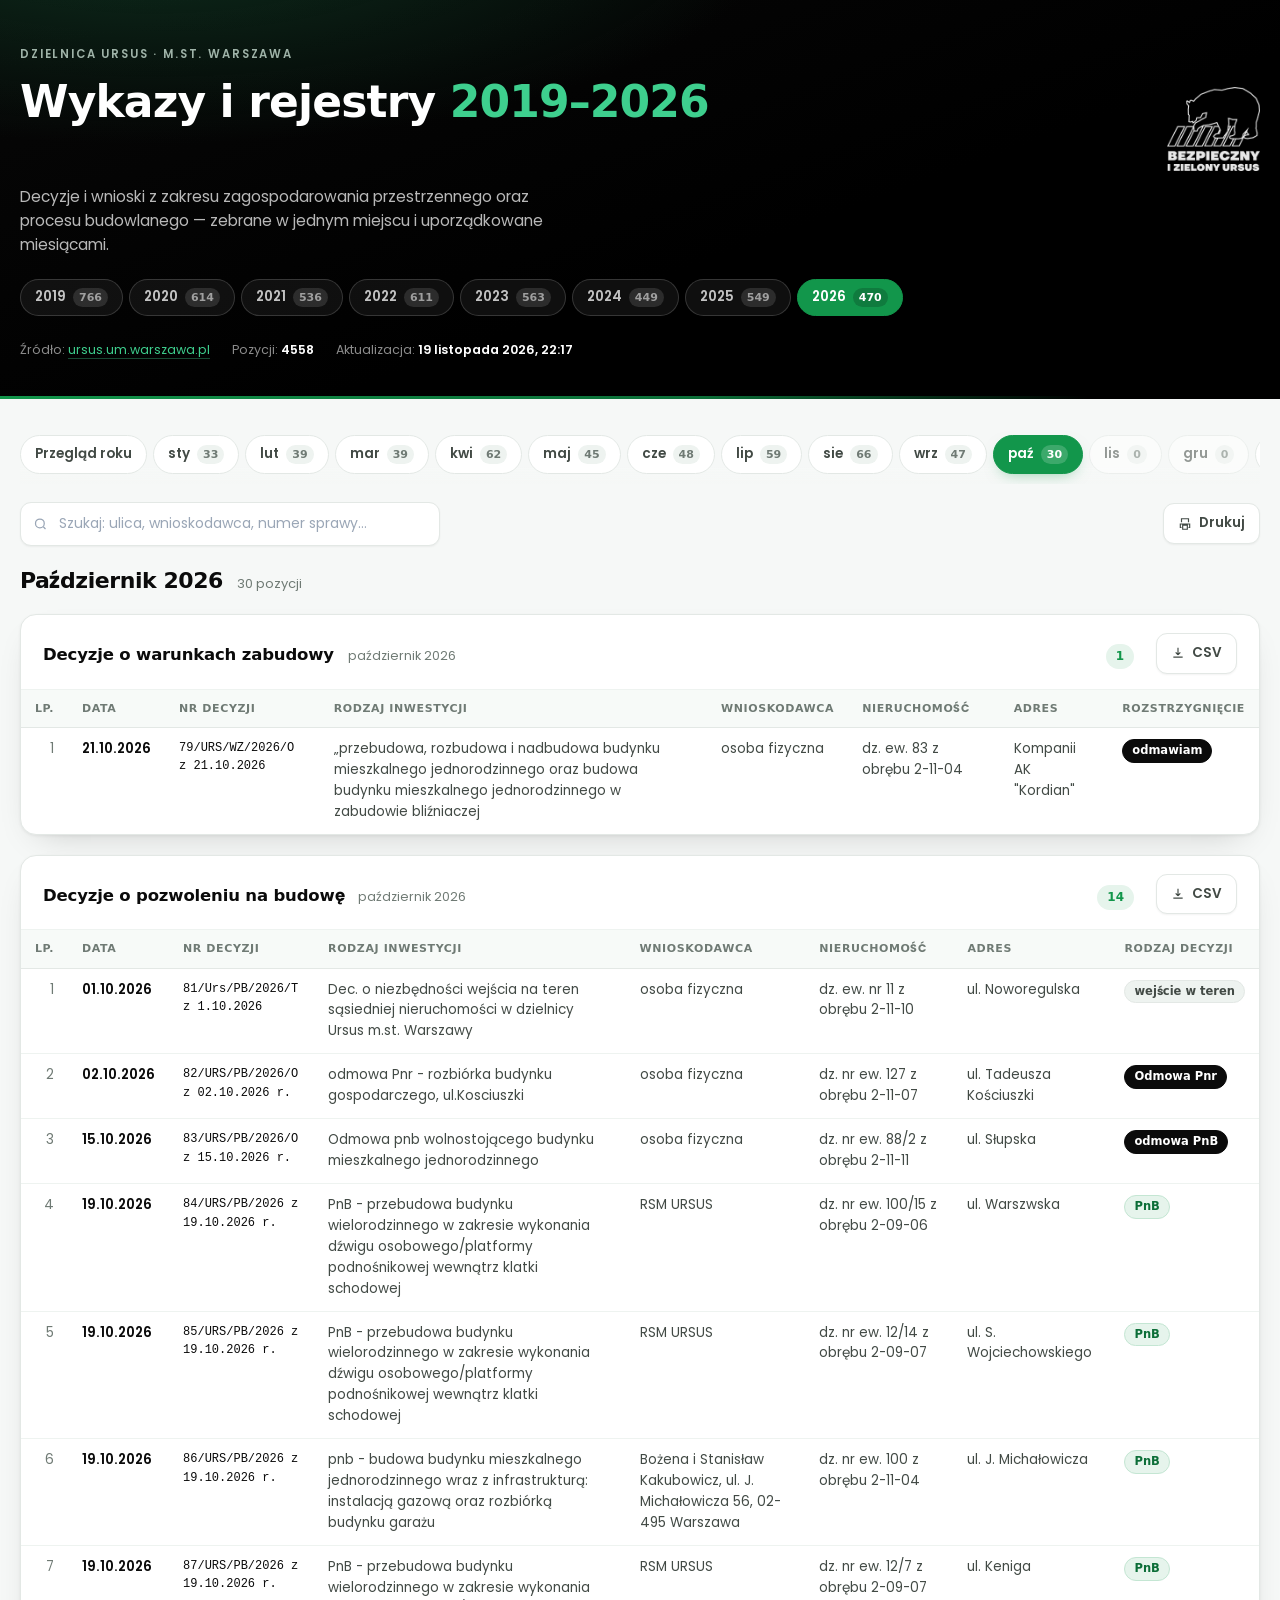
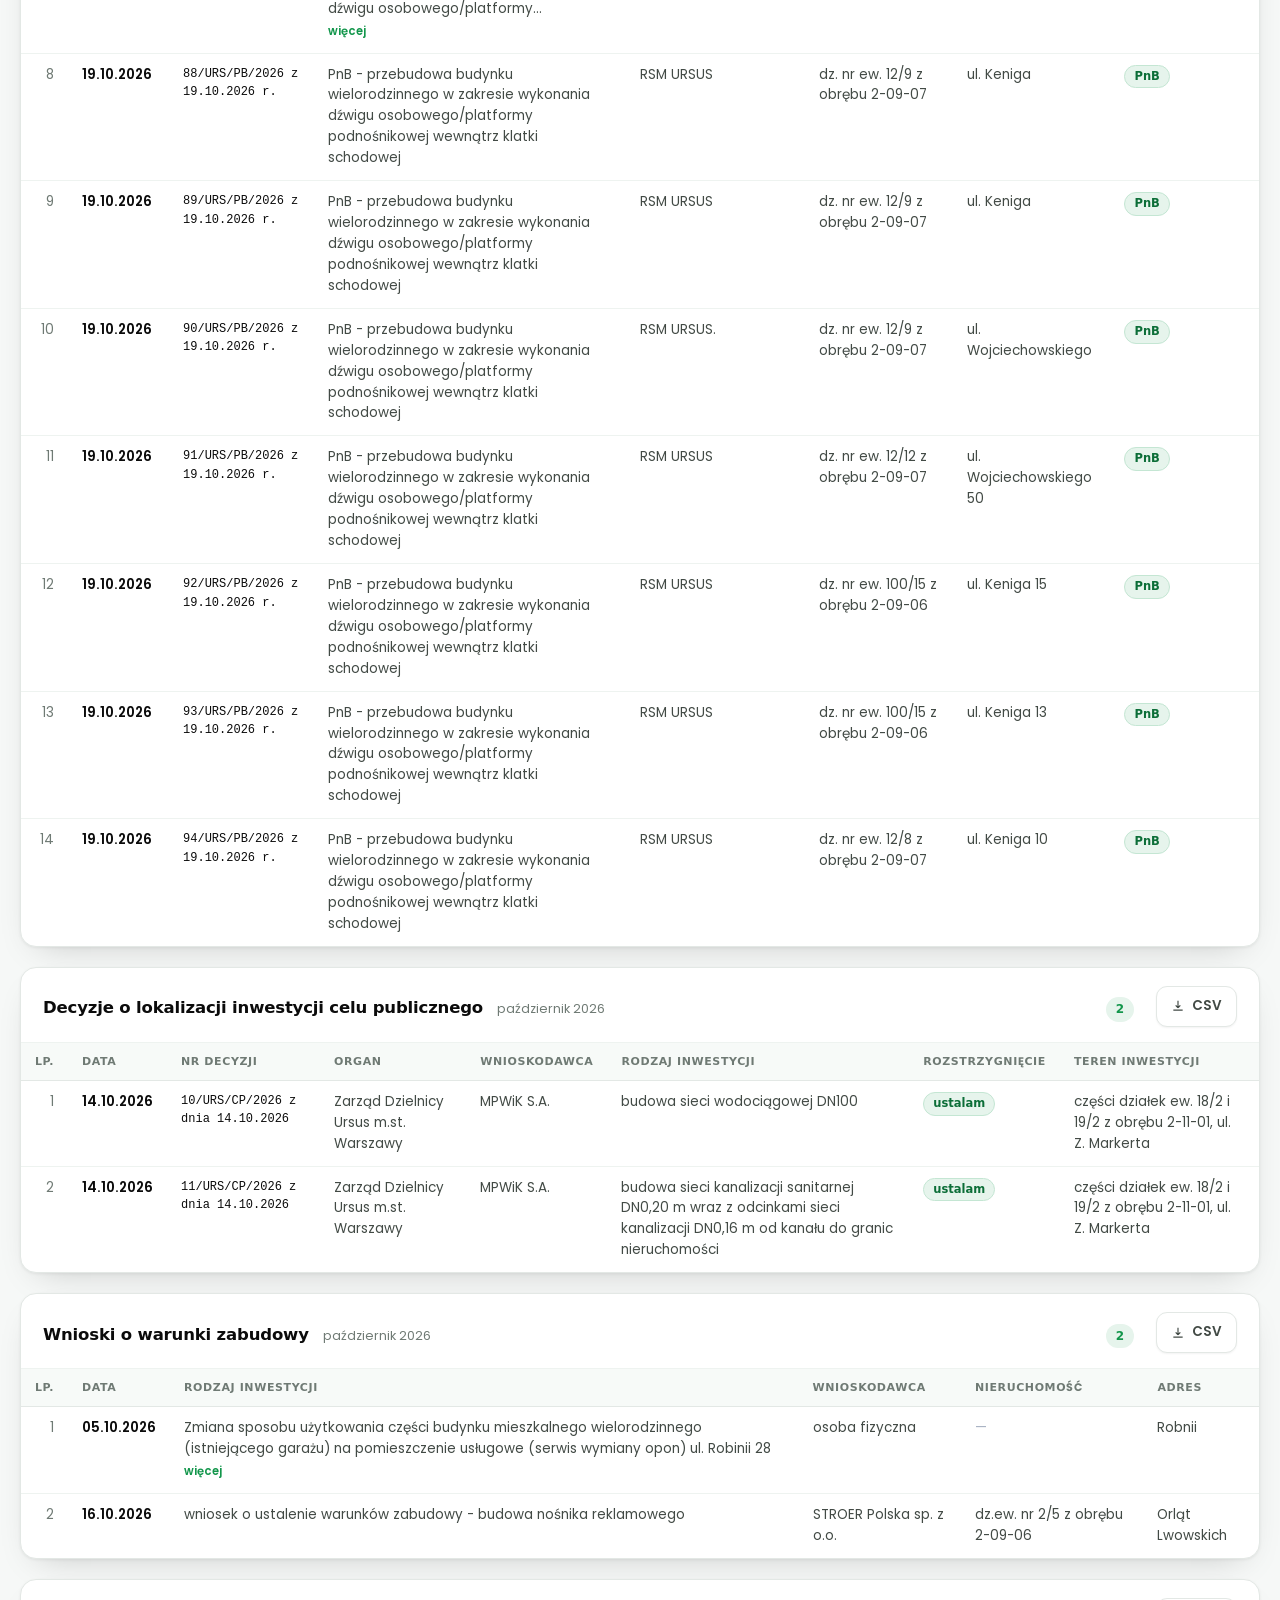
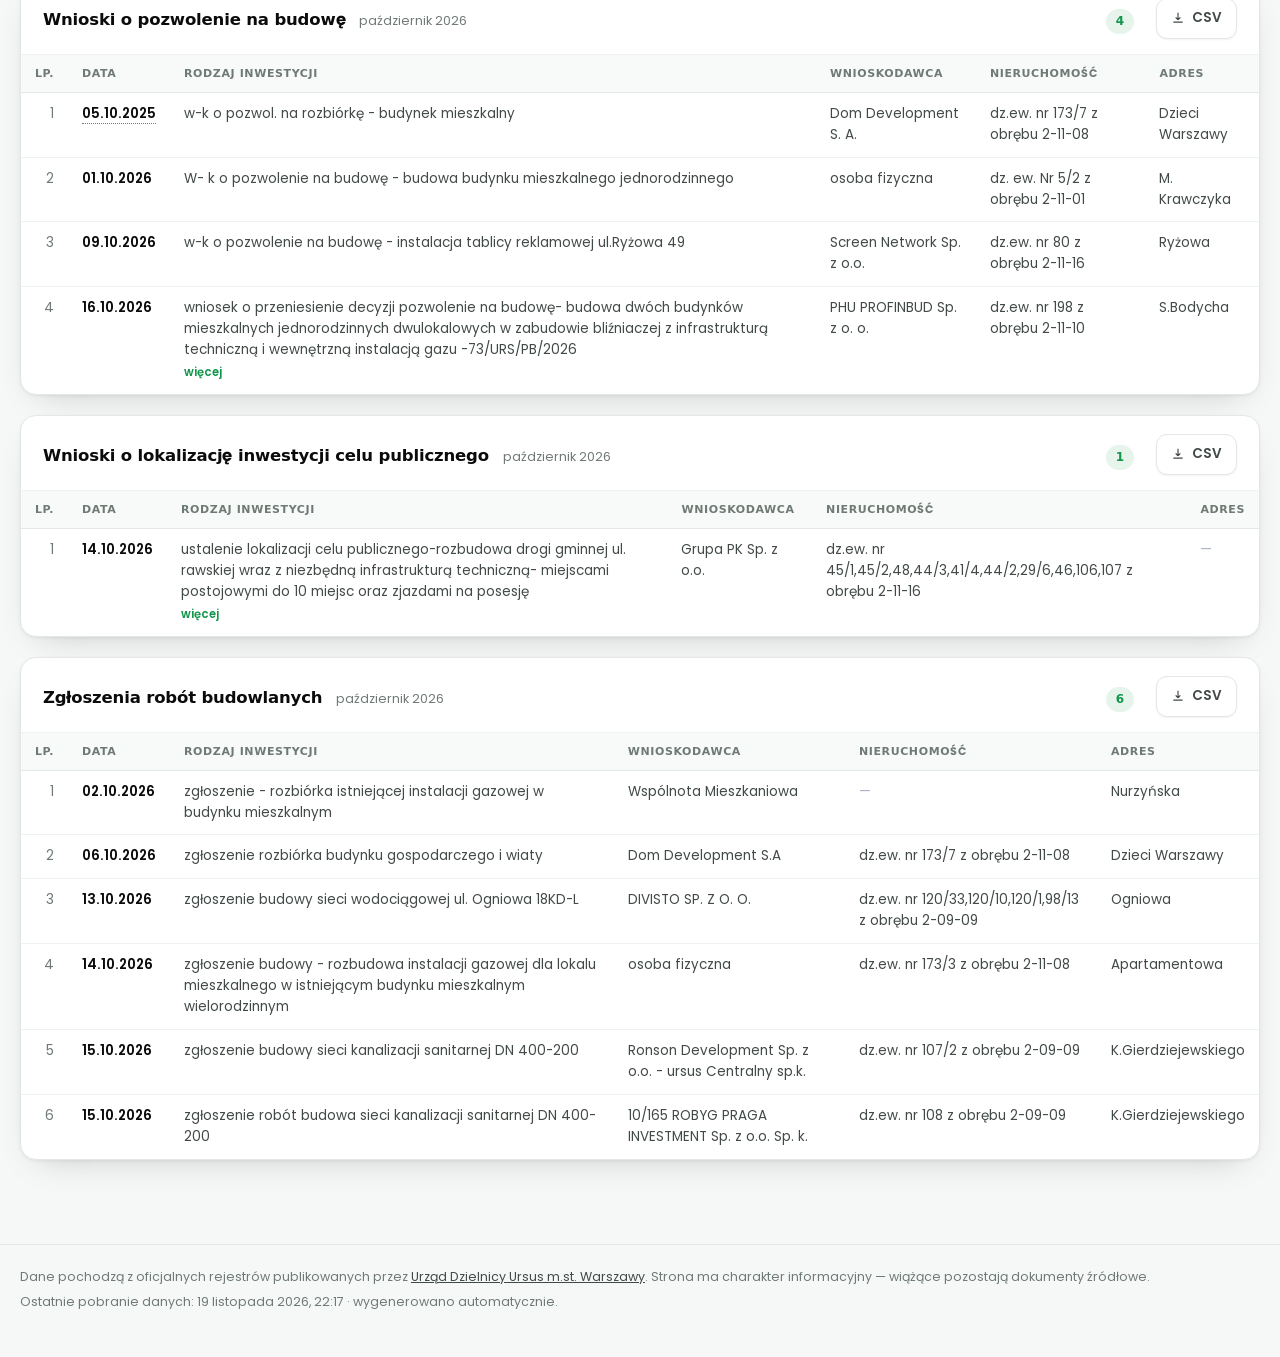
==== commit 9a42f494: "Aktualizacja wykazów 2026-11-19" ====
--- a/site/index.html
+++ b/site/index.html
@@ -1,34 +1,10916 @@
-<!DOCTYPE html>
-<html lang="pl">
-<head>
-<meta charset="utf-8">
-<meta name="viewport" content="width=device-width, initial-scale=1">
-<title>Wykazy i rejestry 2019–2026 — Dzielnica Ursus</title>
-<meta name="description" content="Decyzje i wnioski z zakresu zagospodarowania przestrzennego i procesu budowlanego w Dzielnicy Ursus — 4558 pozycji w układzie miesięcznym, roczniki 2019–2026.">
-<meta name="robots" content="index, follow">
-<meta property="og:title" content="Wykazy i rejestry 2019–2026 — Dzielnica Ursus">
-<meta property="og:description" content="Decyzje i wnioski z zakresu zagospodarowania przestrzennego i procesu budowlanego w Dzielnicy Ursus — 4558 pozycji w układzie miesięcznym, roczniki 2019–2026.">
-<meta property="og:type" content="website">
-<style>
-/* Poppins (latin + latin-ext) embedded as base64 woff2 so the page stays one self-contained file (no CDN).
-   Generated by fetch-fonts.ps1 - do not edit by hand. */
-
-/* latin-ext */
-@font-face { font-family: 'Poppins'; font-style: normal; font-weight: 400; font-display: swap; src: url([data-uri]) format('woff2'); unicode-range: U+0100-02BA, U+02BD-02C5, U+02C7-02CC, U+02CE-02D7, U+02DD-02FF, U+0304, U+0308, U+0329, U+1D00-1DBF, U+1E00-1E9F, U+1EF2-1EFF, U+2020, U+20A0-20AB, U+20AD-20C4, U+2113, U+2C60-2C7F, U+A720-A7FF; }
-
-/* latin */
-@font-face { font-family: 'Poppins'; font-style: normal; font-weight: 400; font-display: swap; src: url([data-uri]) format('woff2'); unicode-range: U+0000-00FF, U+0131, U+0152-0153, U+02BB-02BC, U+02C6, U+02DA, U+02DC, U+0304, U+0308, U+0329, U+2000-206F, U+20AC, U+2122, U+2191, U+2193, U+2212, U+2215, U+FEFF, U+FFFD; }
-
-/* latin-ext */
-@font-face { font-family: 'Poppins'; font-style: normal; font-weight: 500; font-display: swap; src: url([data-uri]) format('woff2'); unicode-range: U+0100-02BA, U+02BD-02C5, U+02C7-02CC, U+02CE-02D7, U+02DD-02FF, U+0304, U+0308, U+0329, U+1D00-1DBF, U+1E00-1E9F, U+1EF2-1EFF, U+2020, U+20A0-20AB, U+20AD-20C4, U+2113, U+2C60-2C7F, U+A720-A7FF; }
-
-/* latin */
-@font-face { font-family: 'Poppins'; font-style: normal; font-weight: 500; font-display: swap; src: url([data-uri]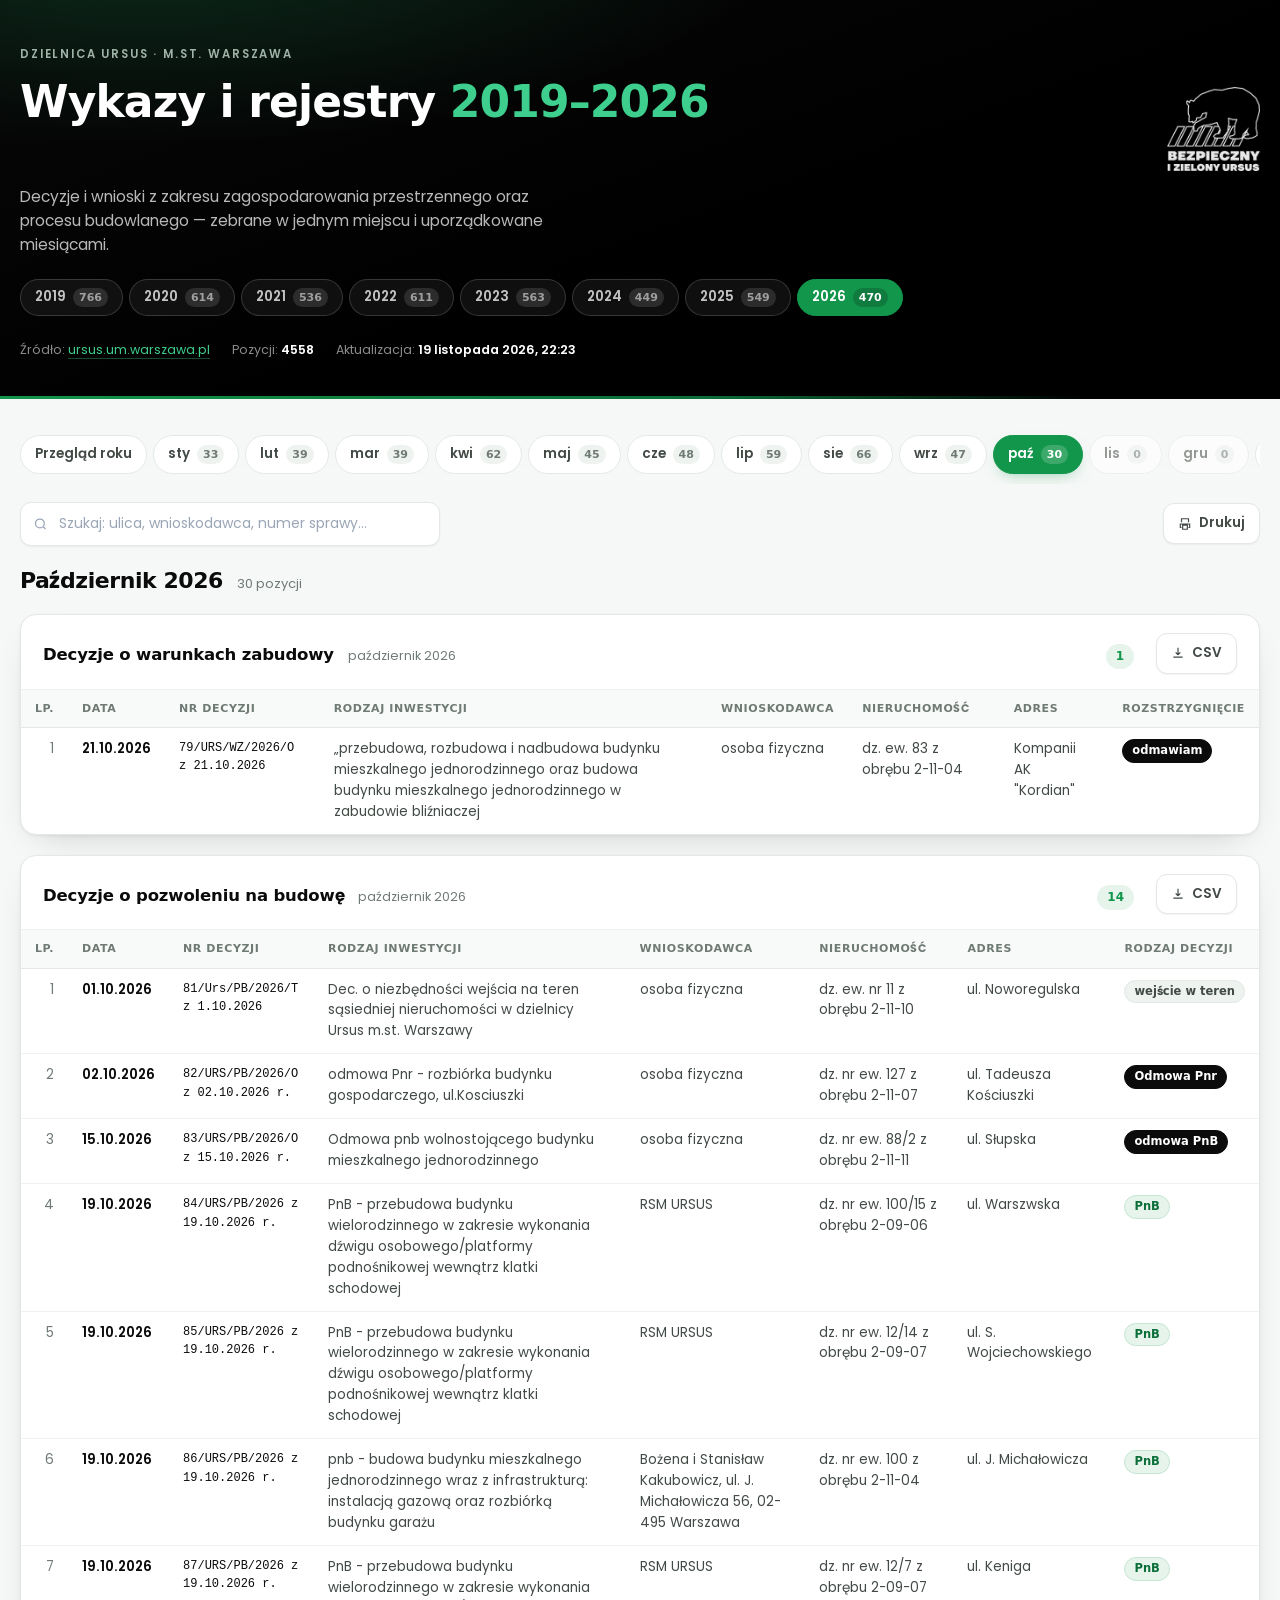
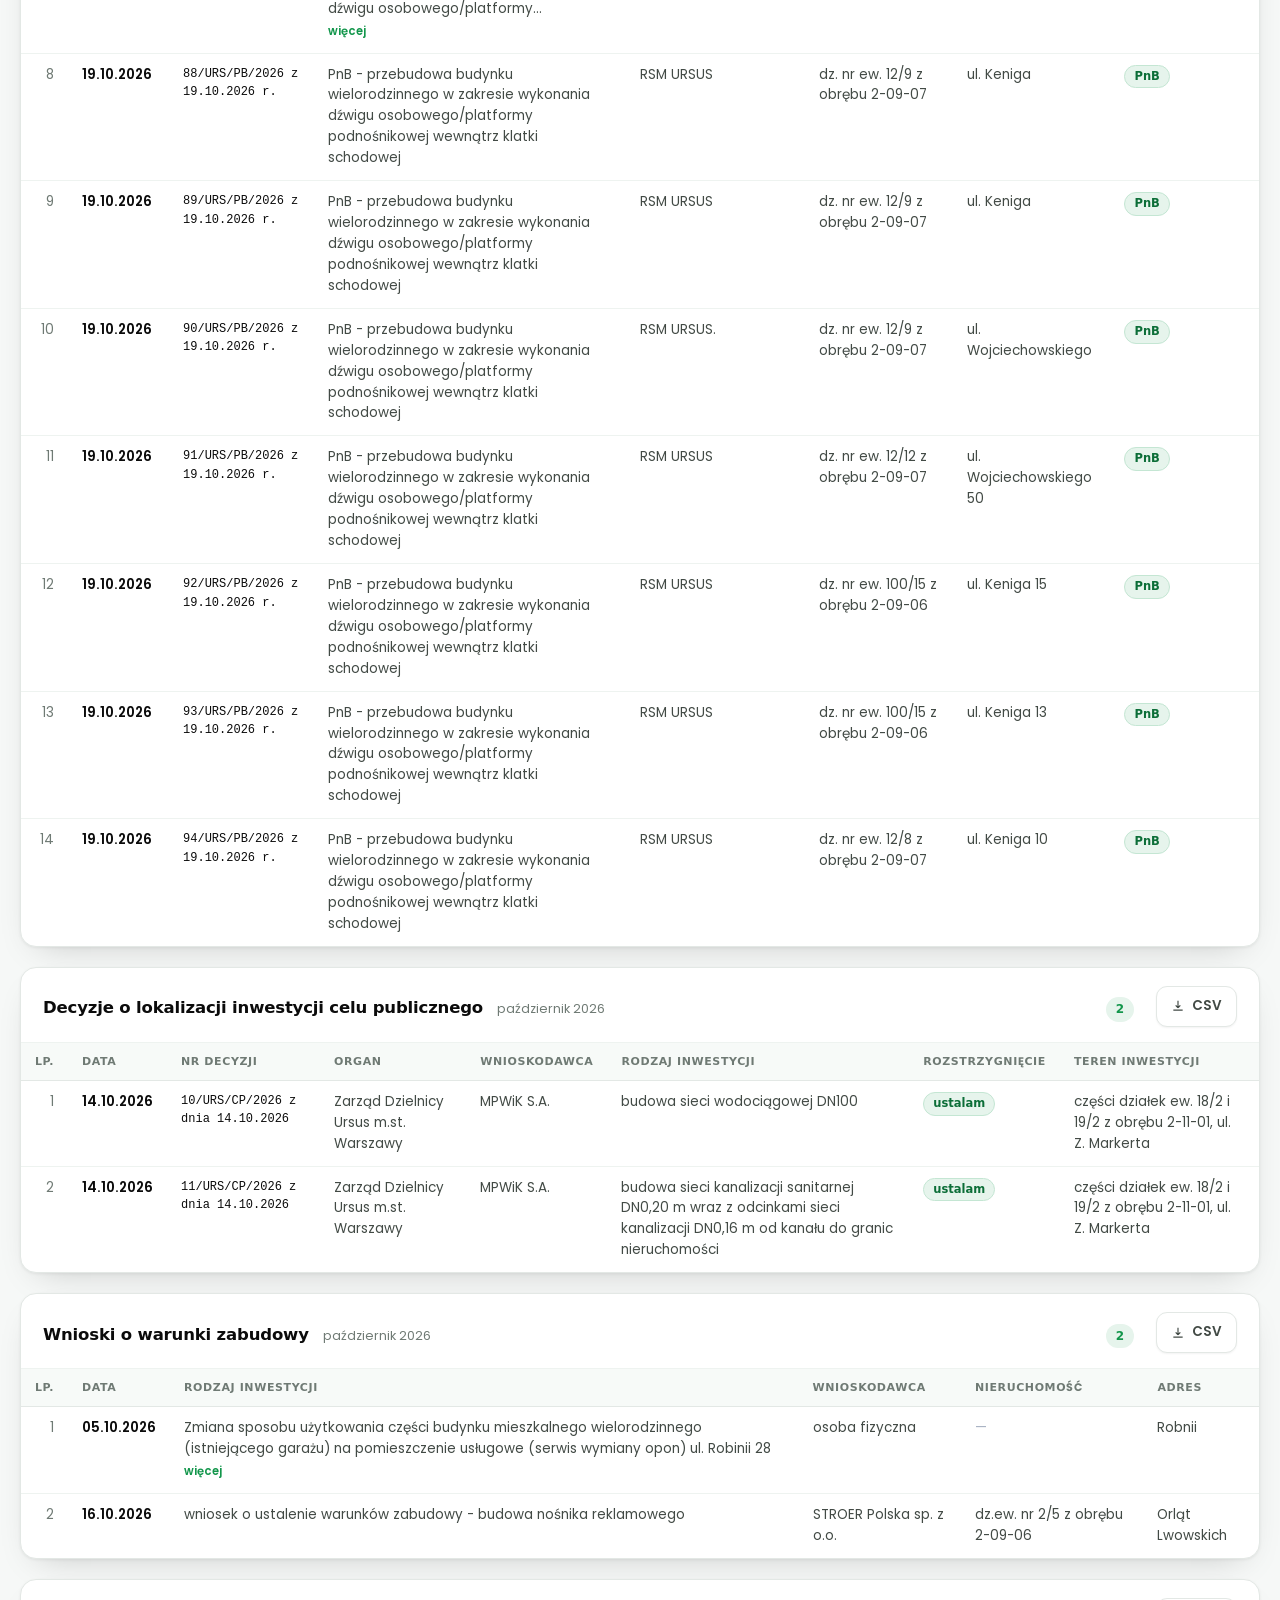
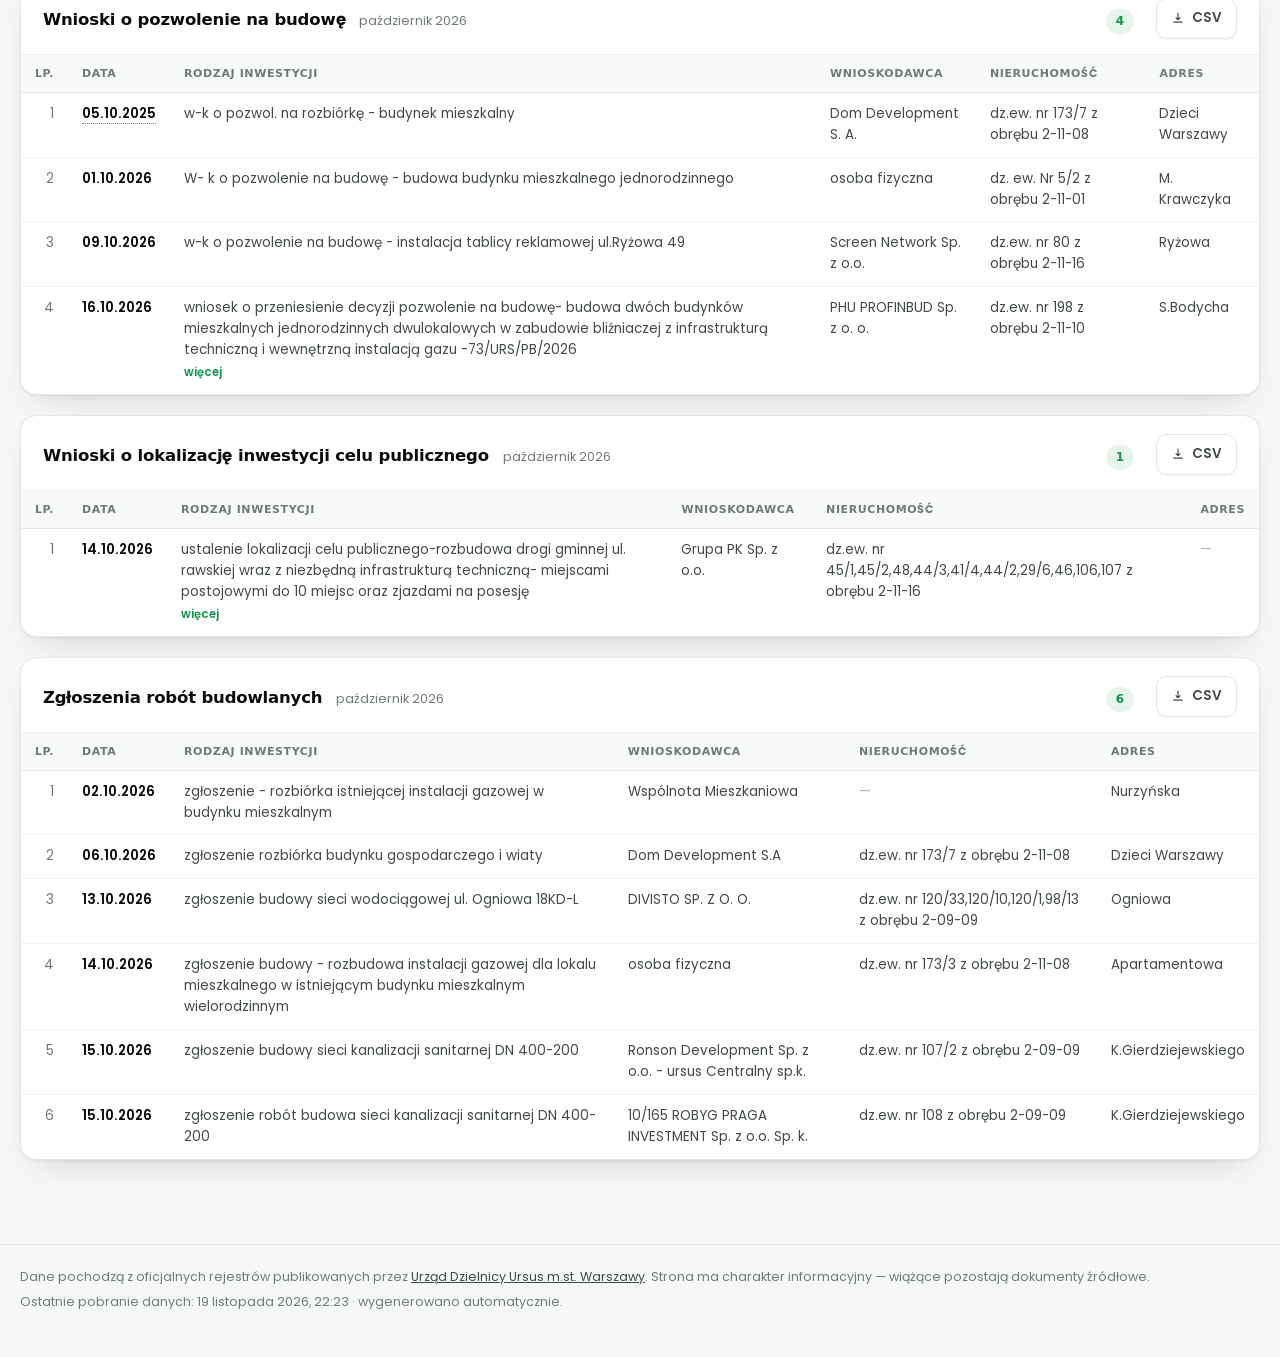
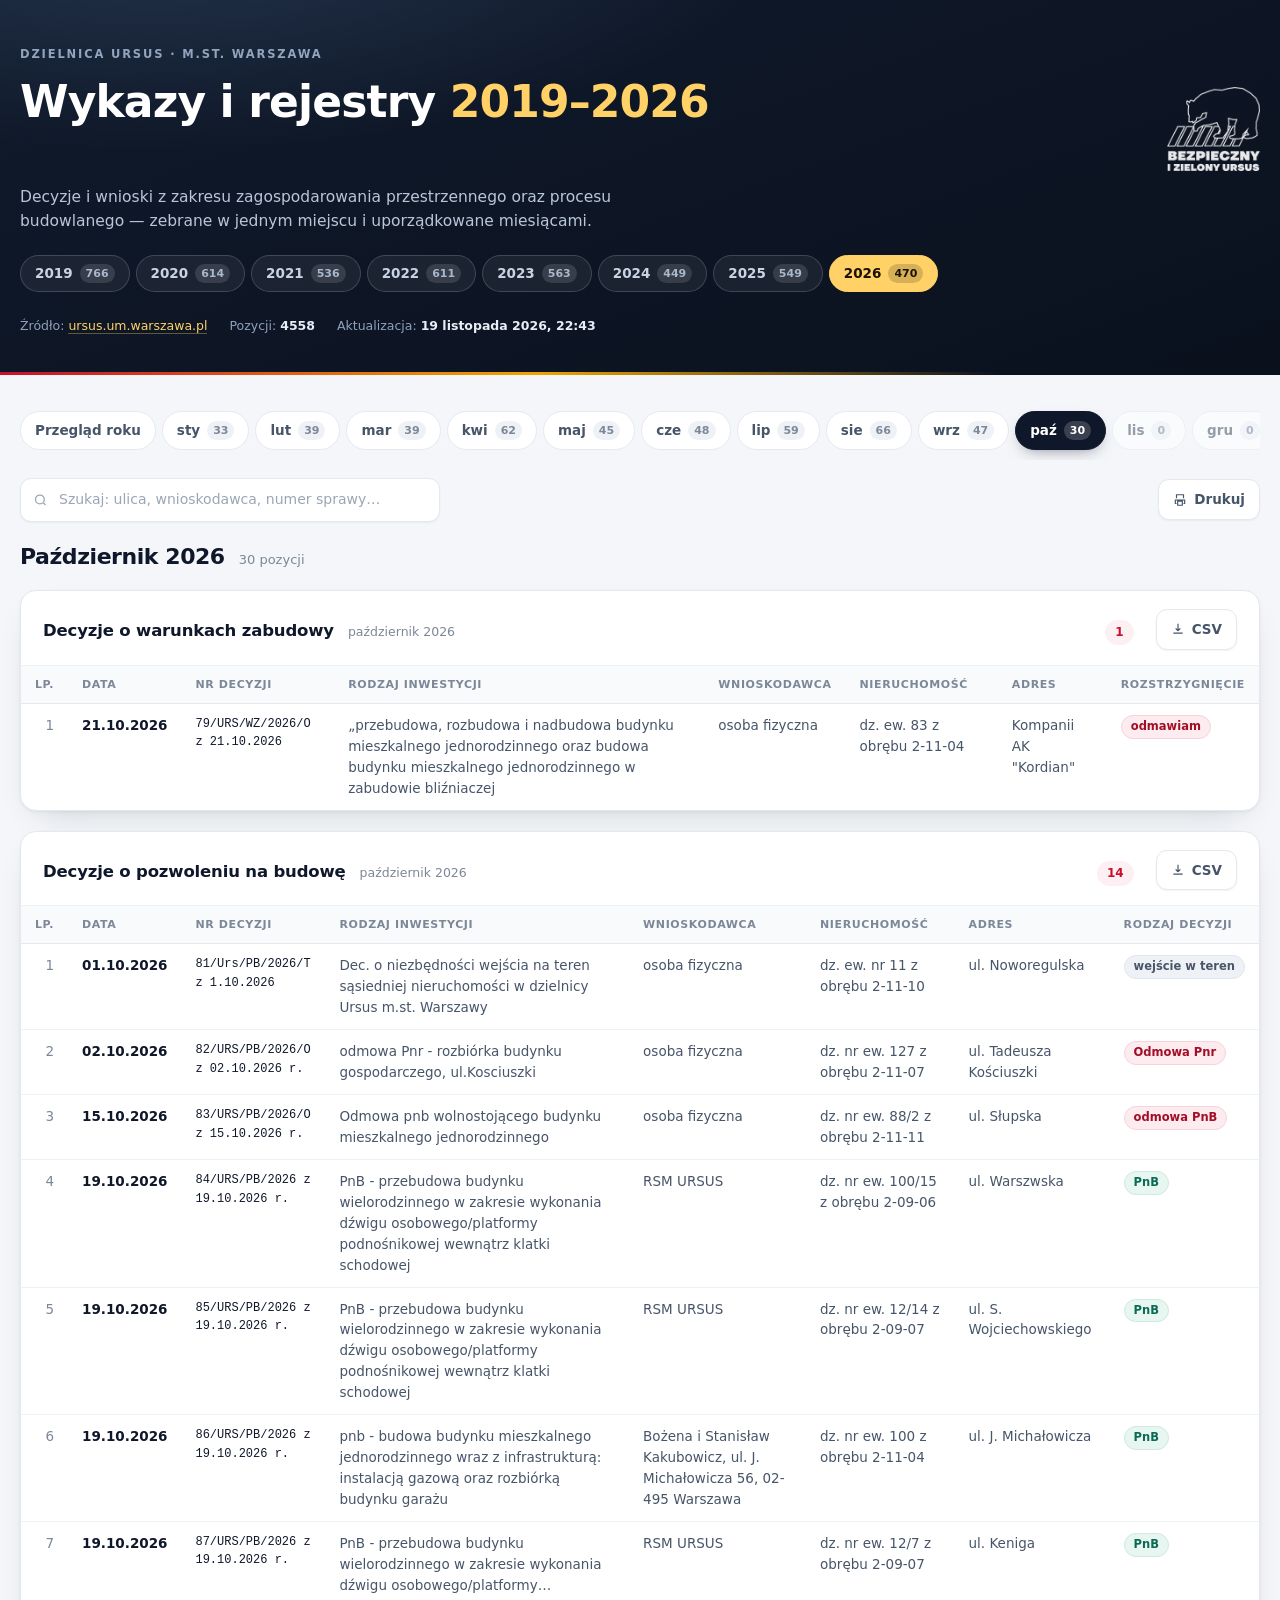
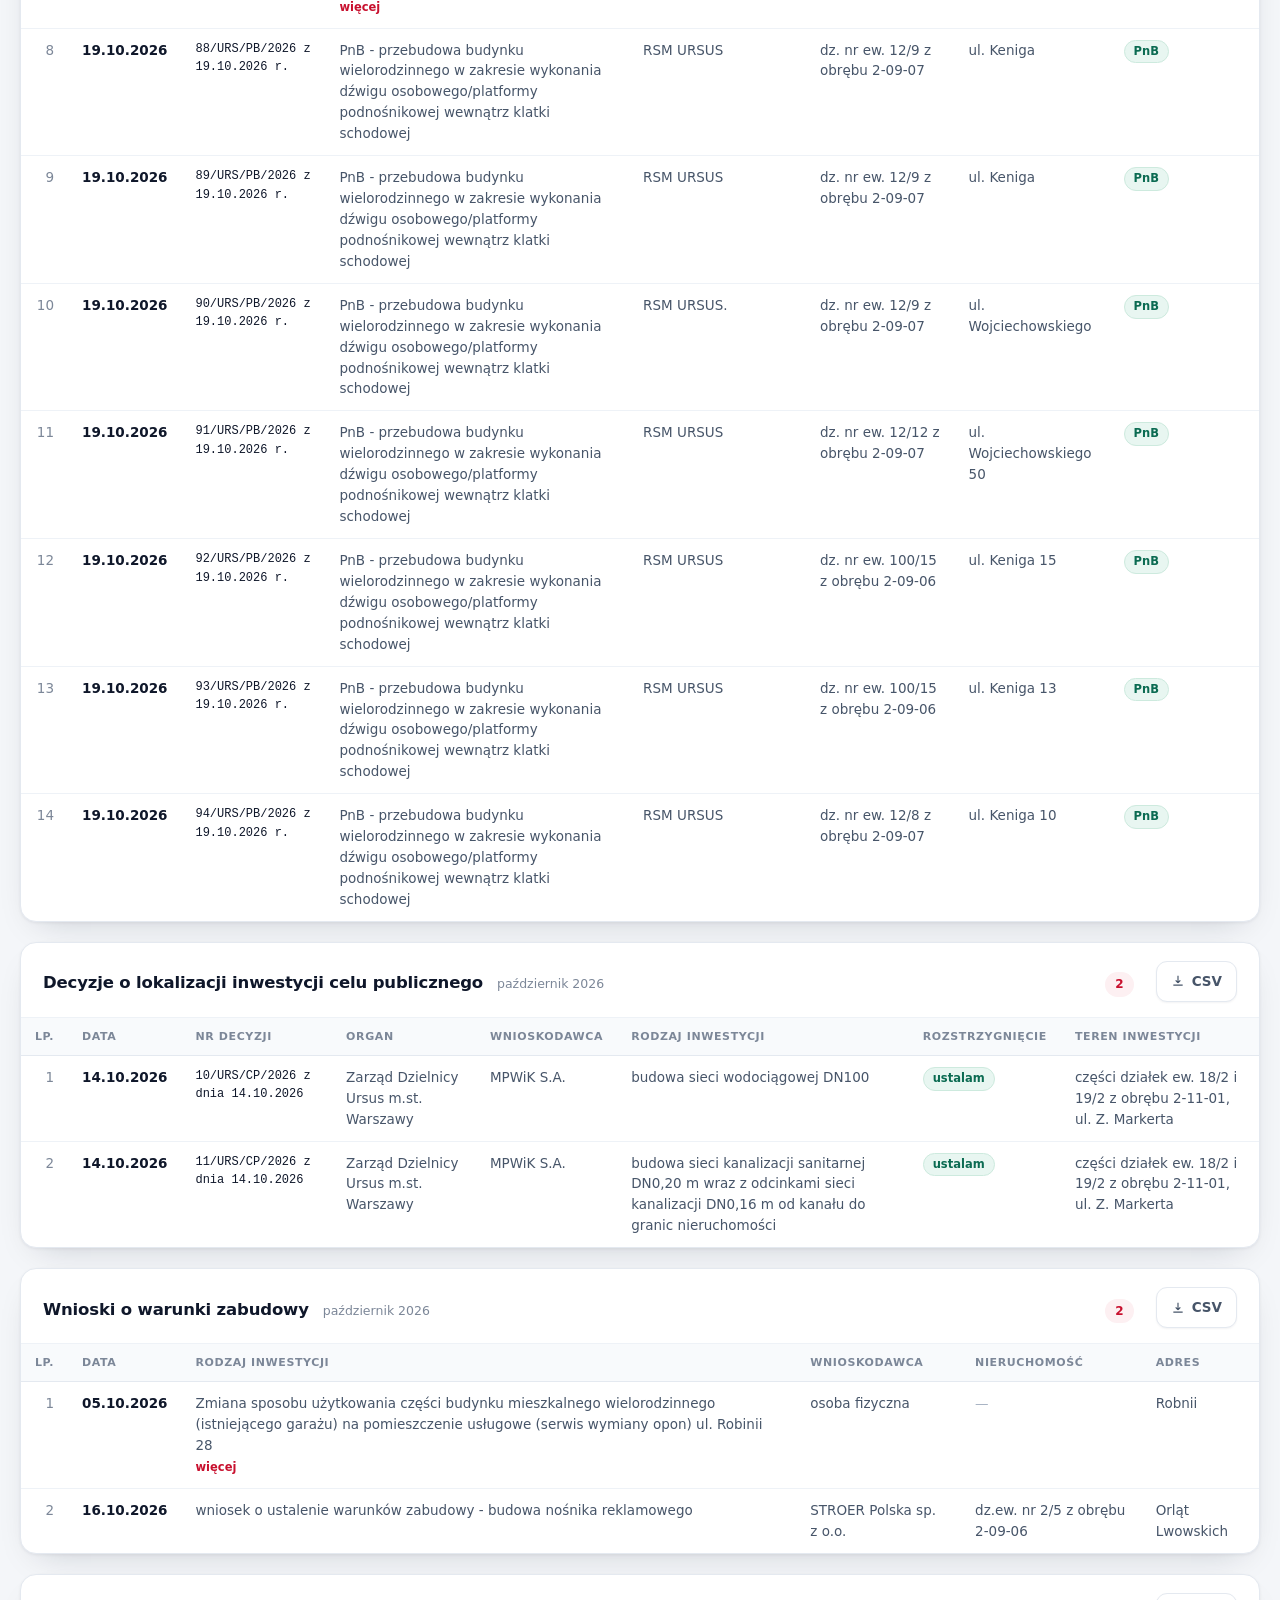
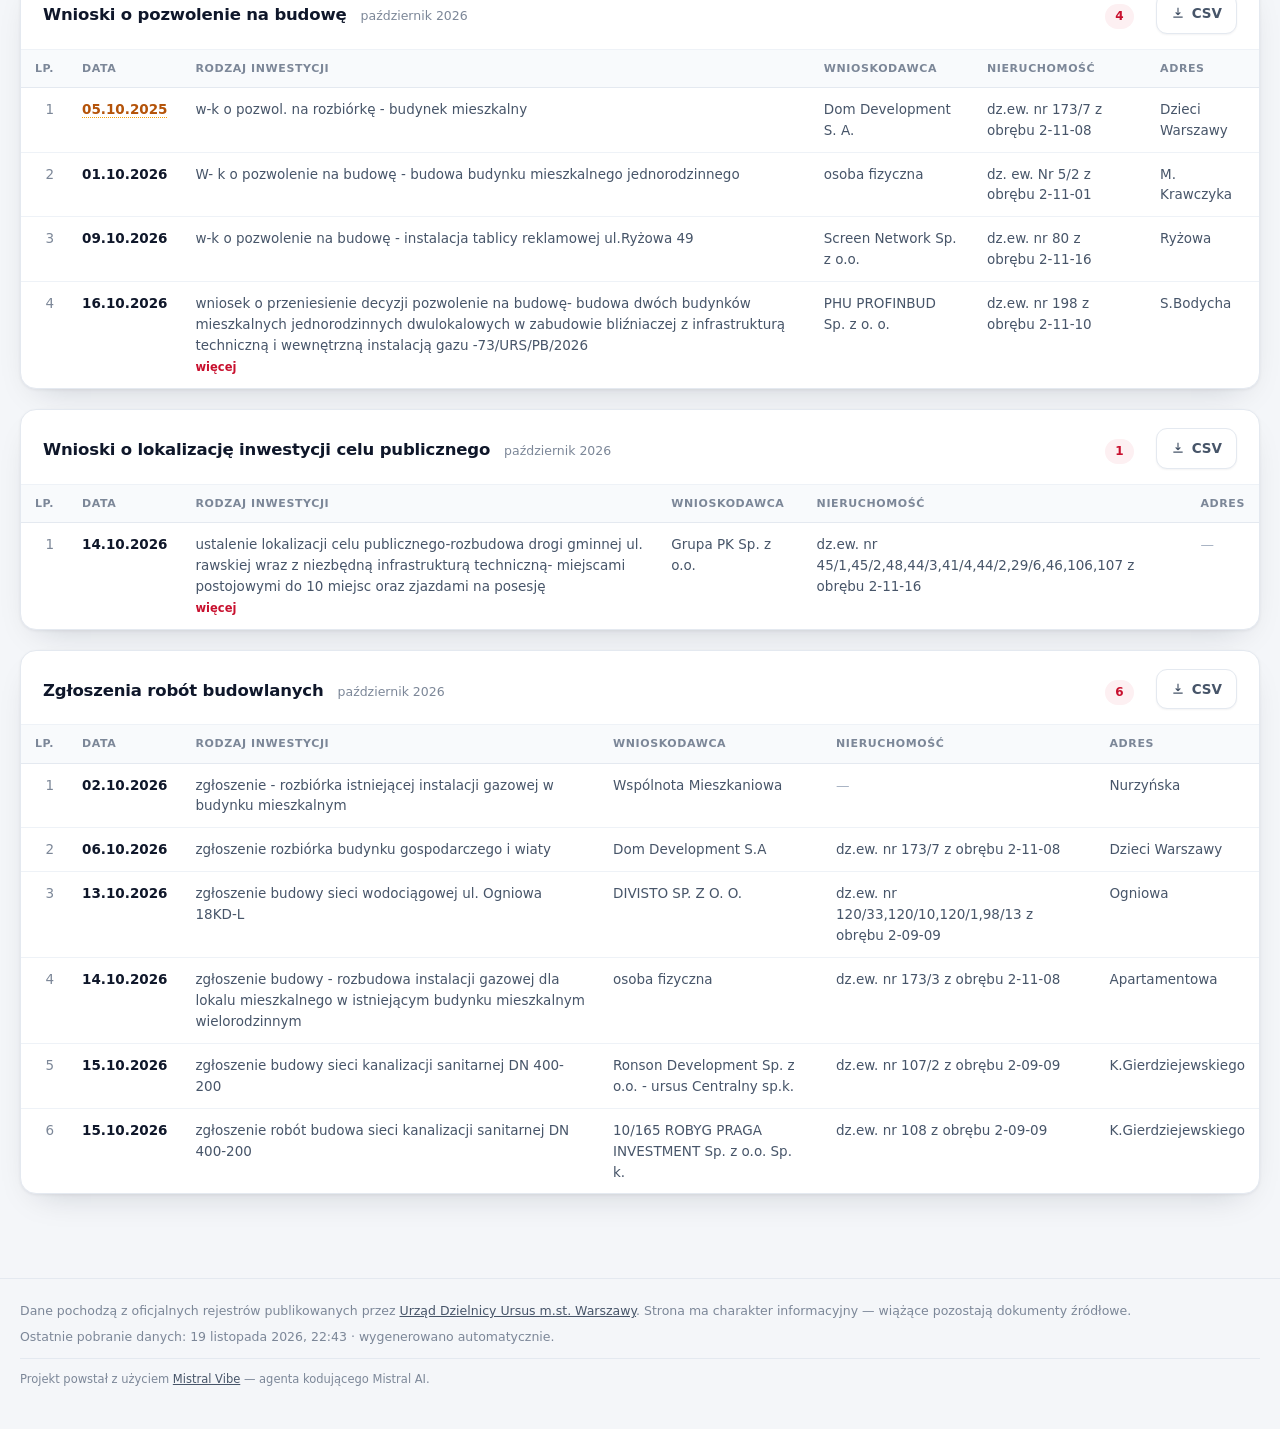
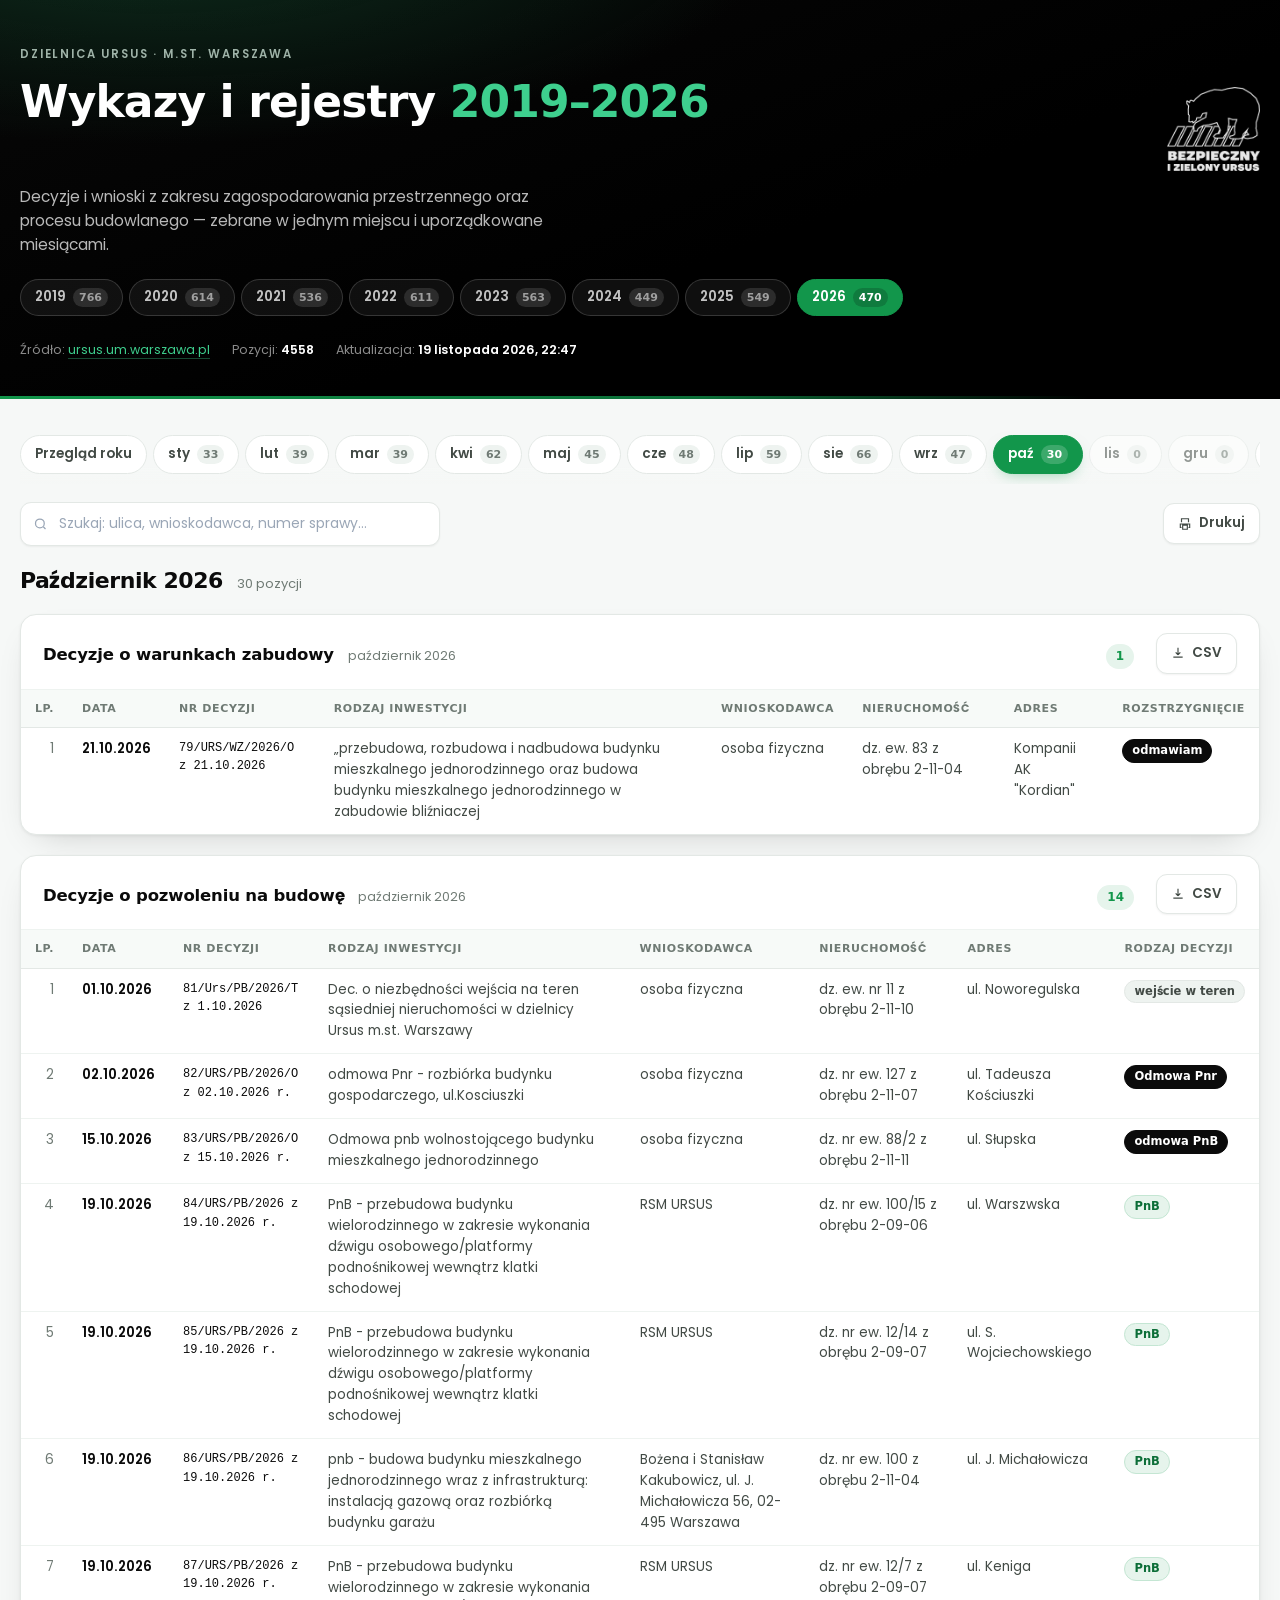
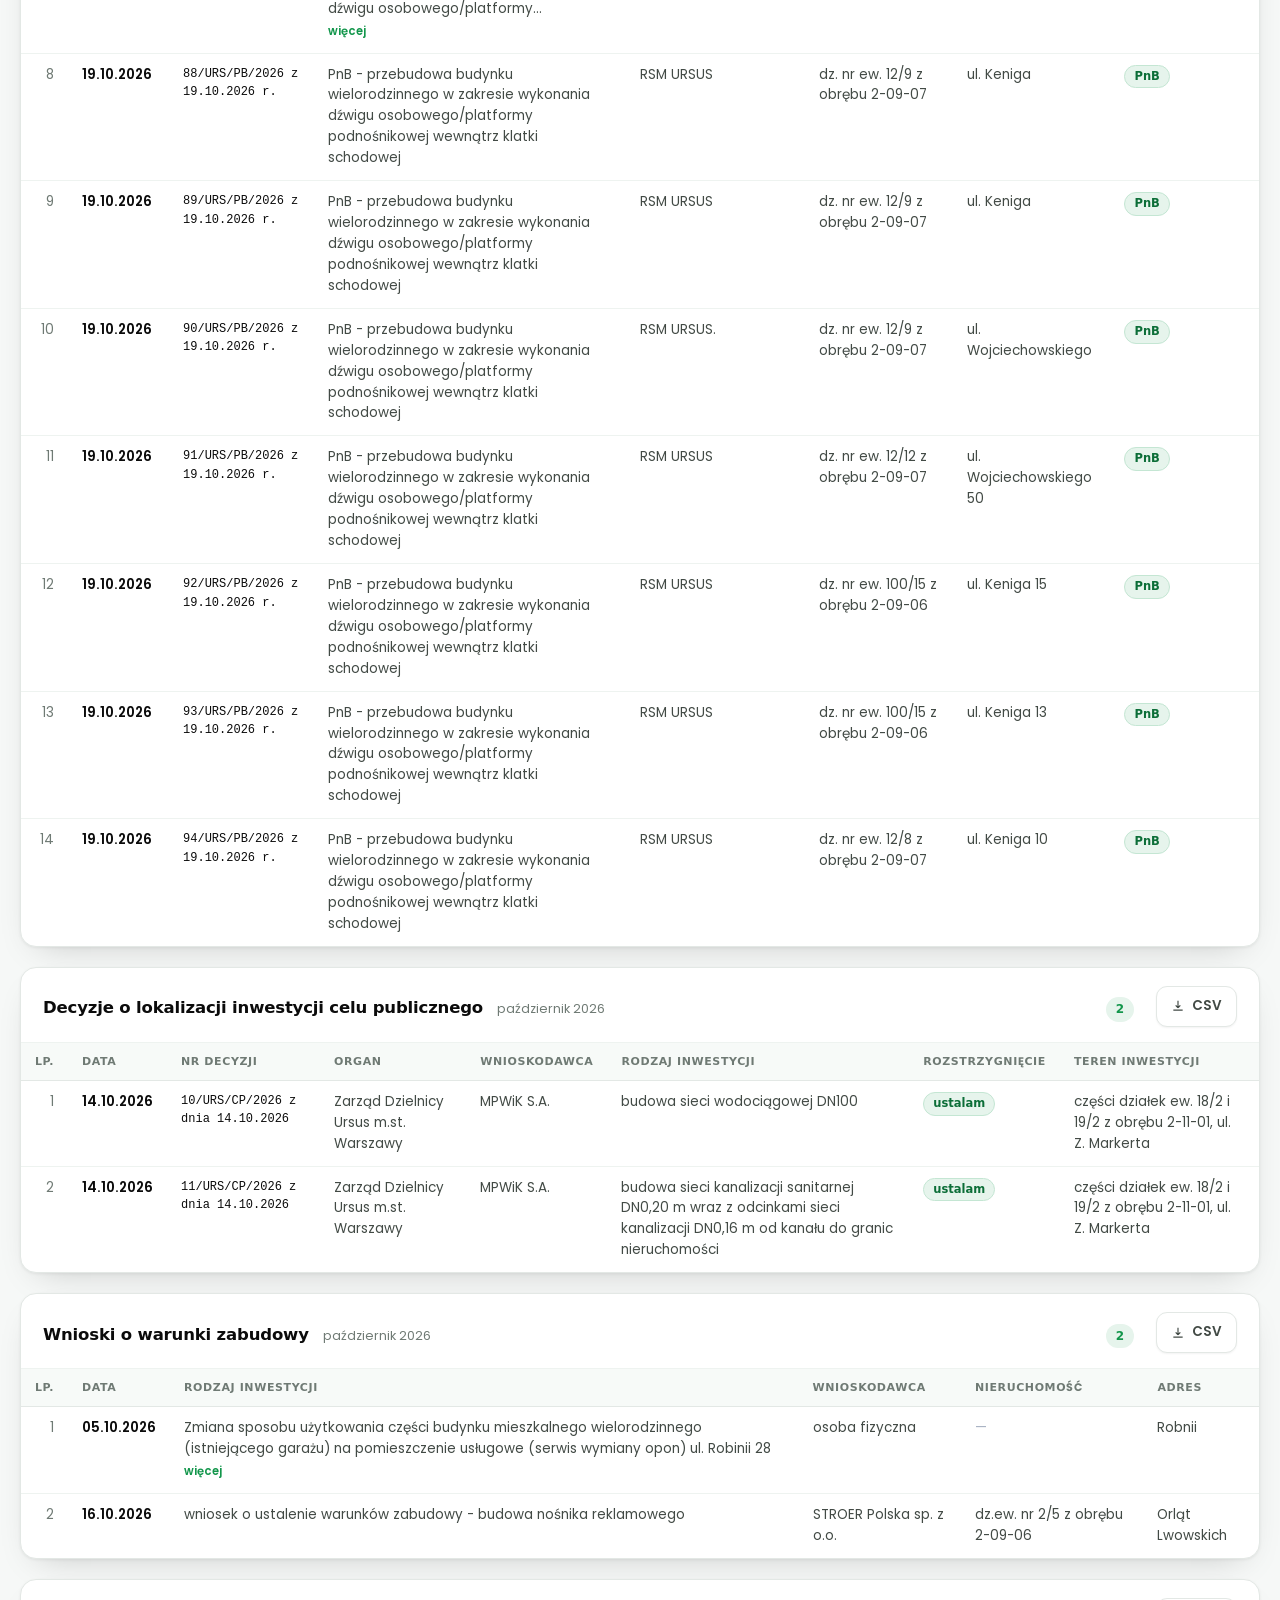
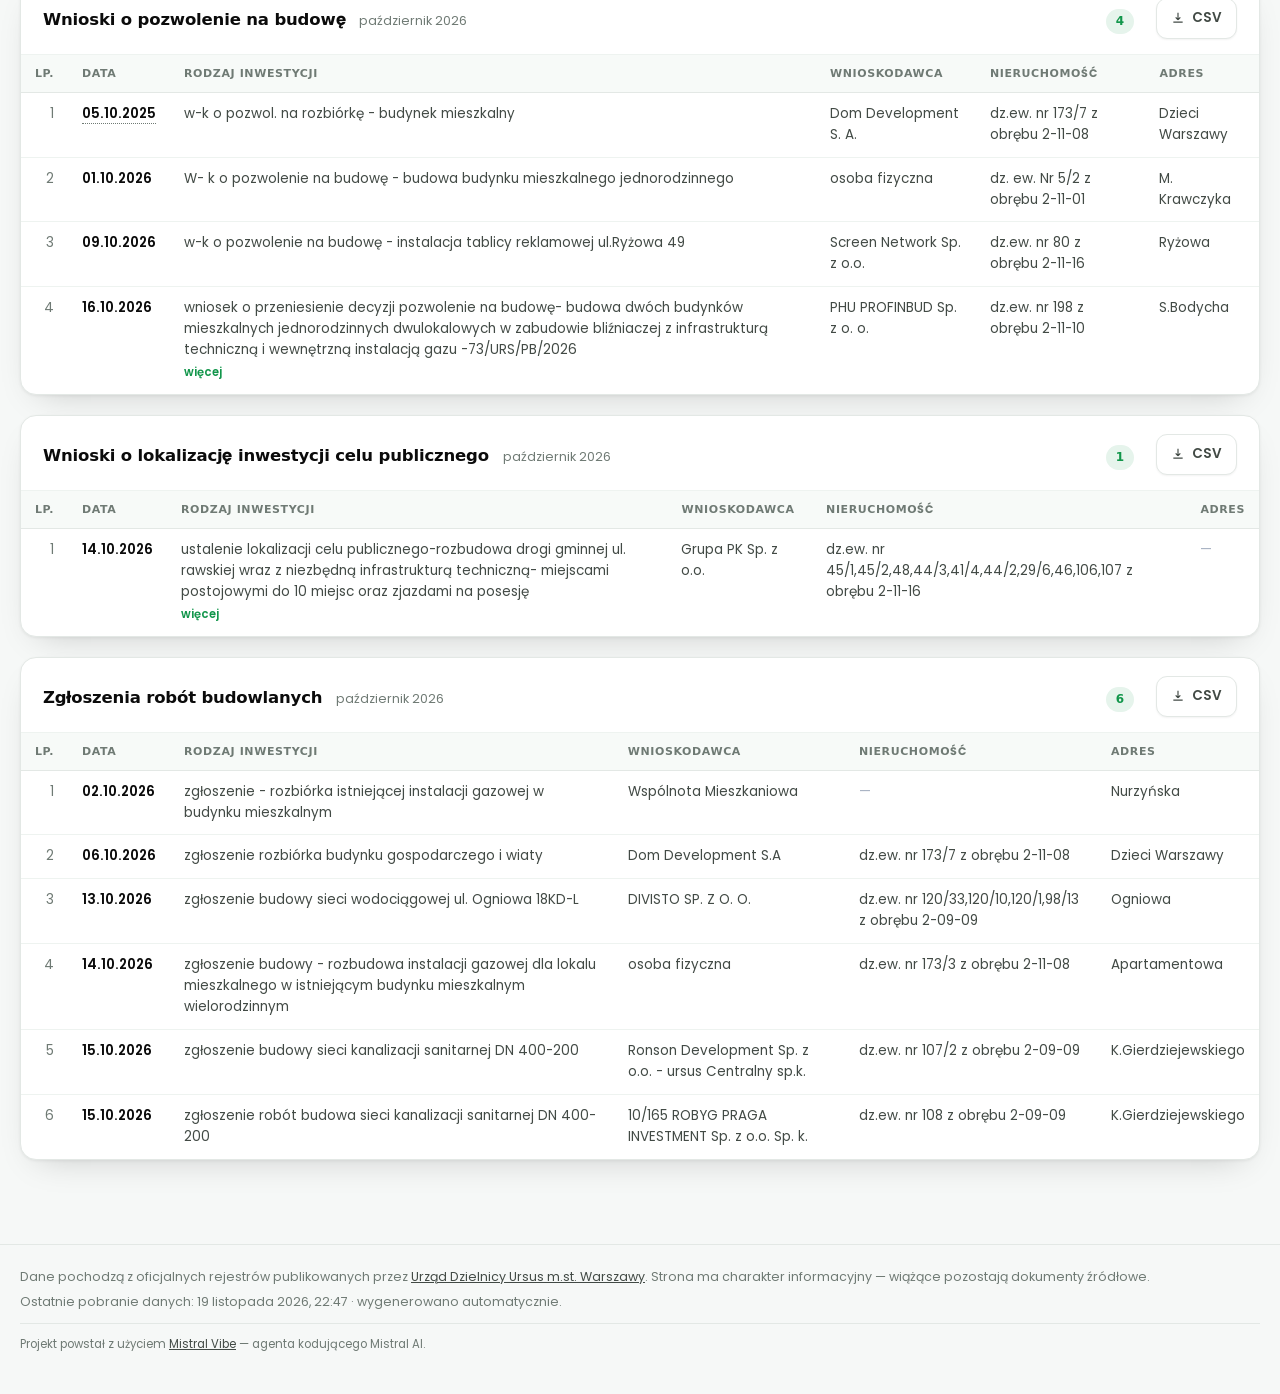
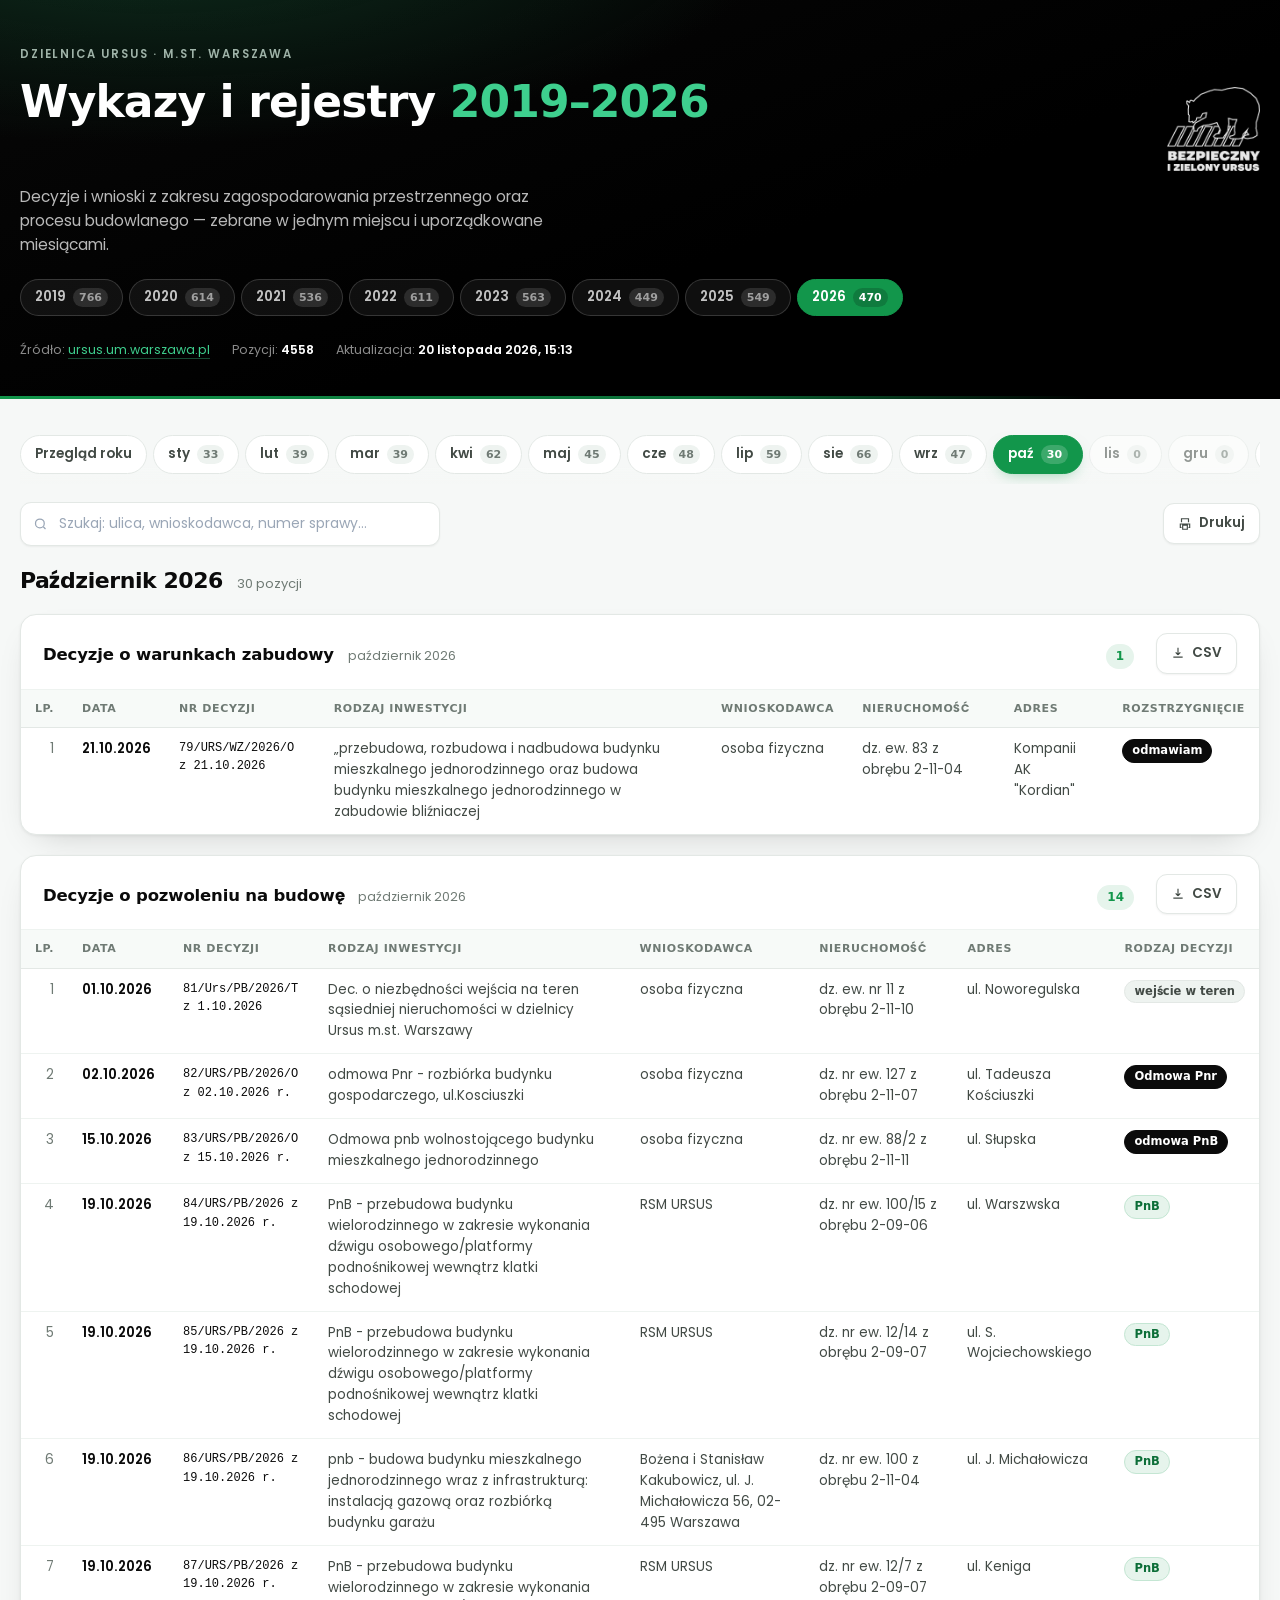
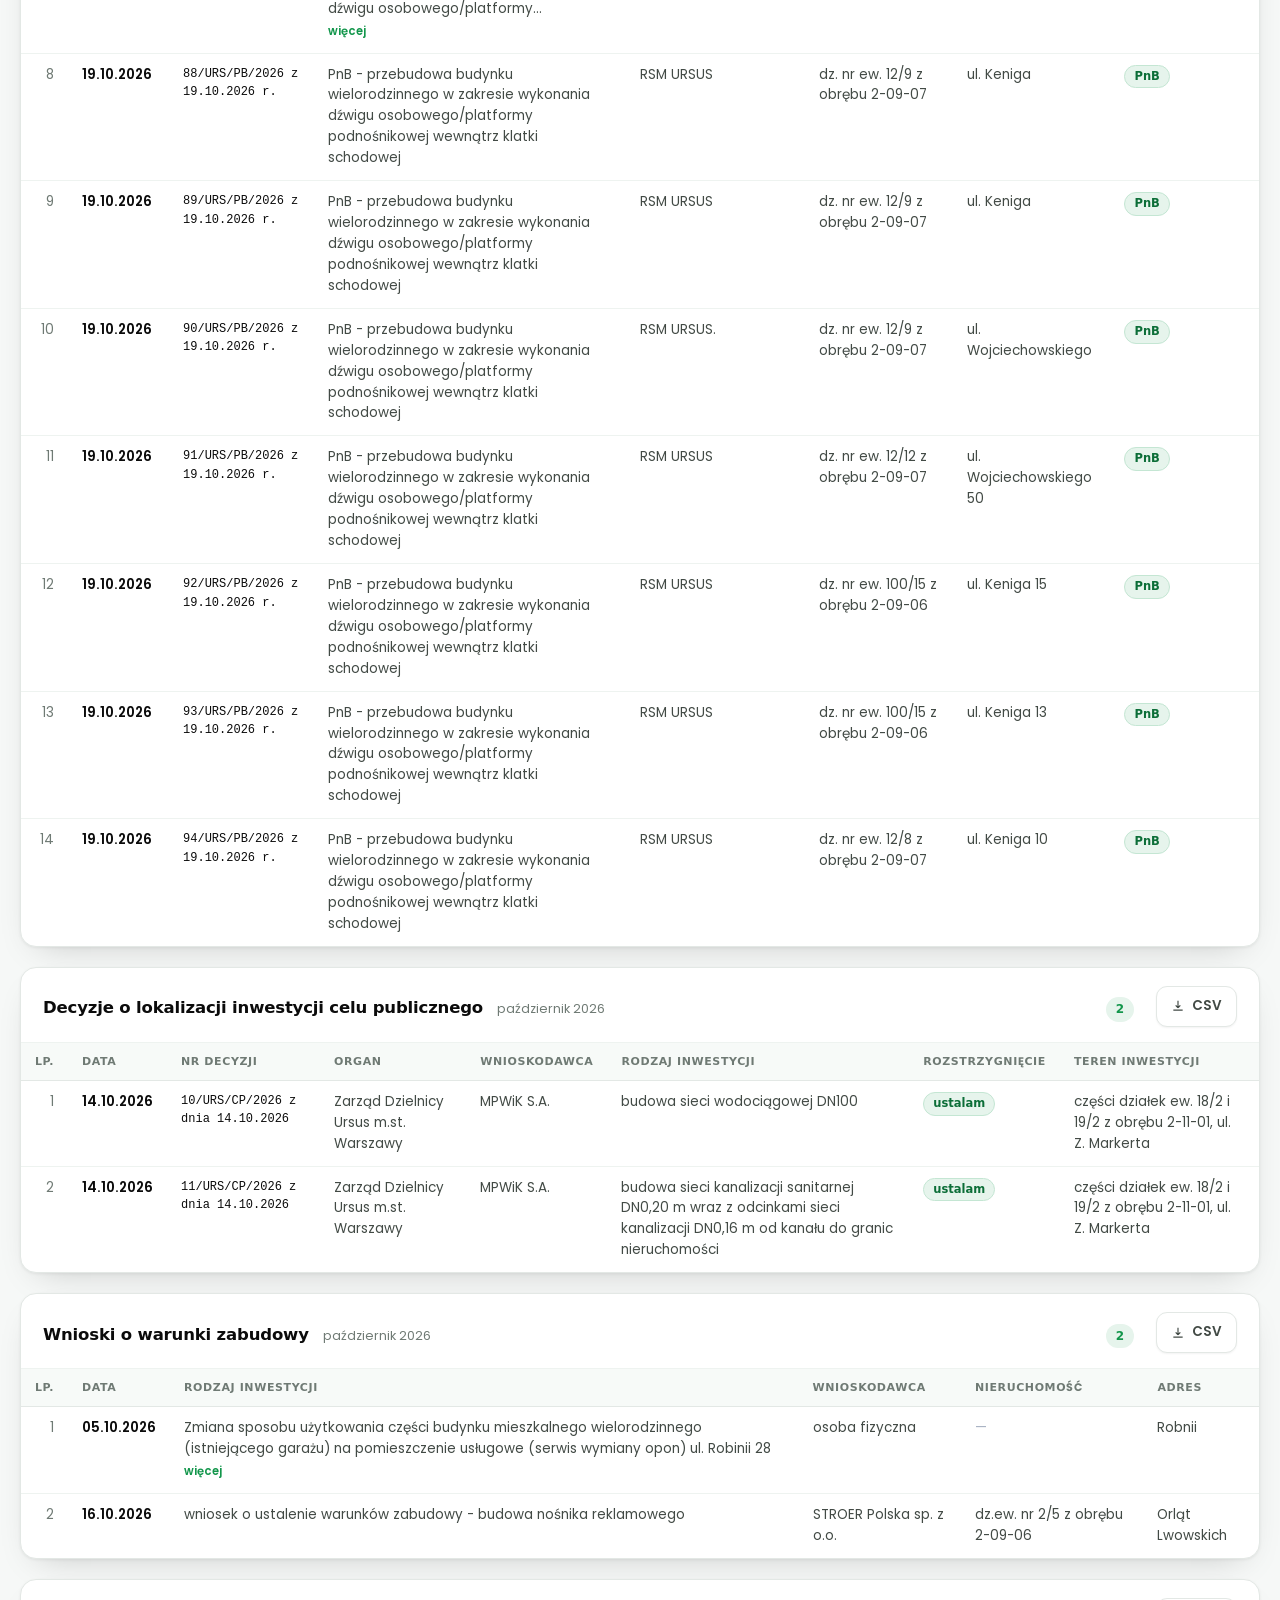
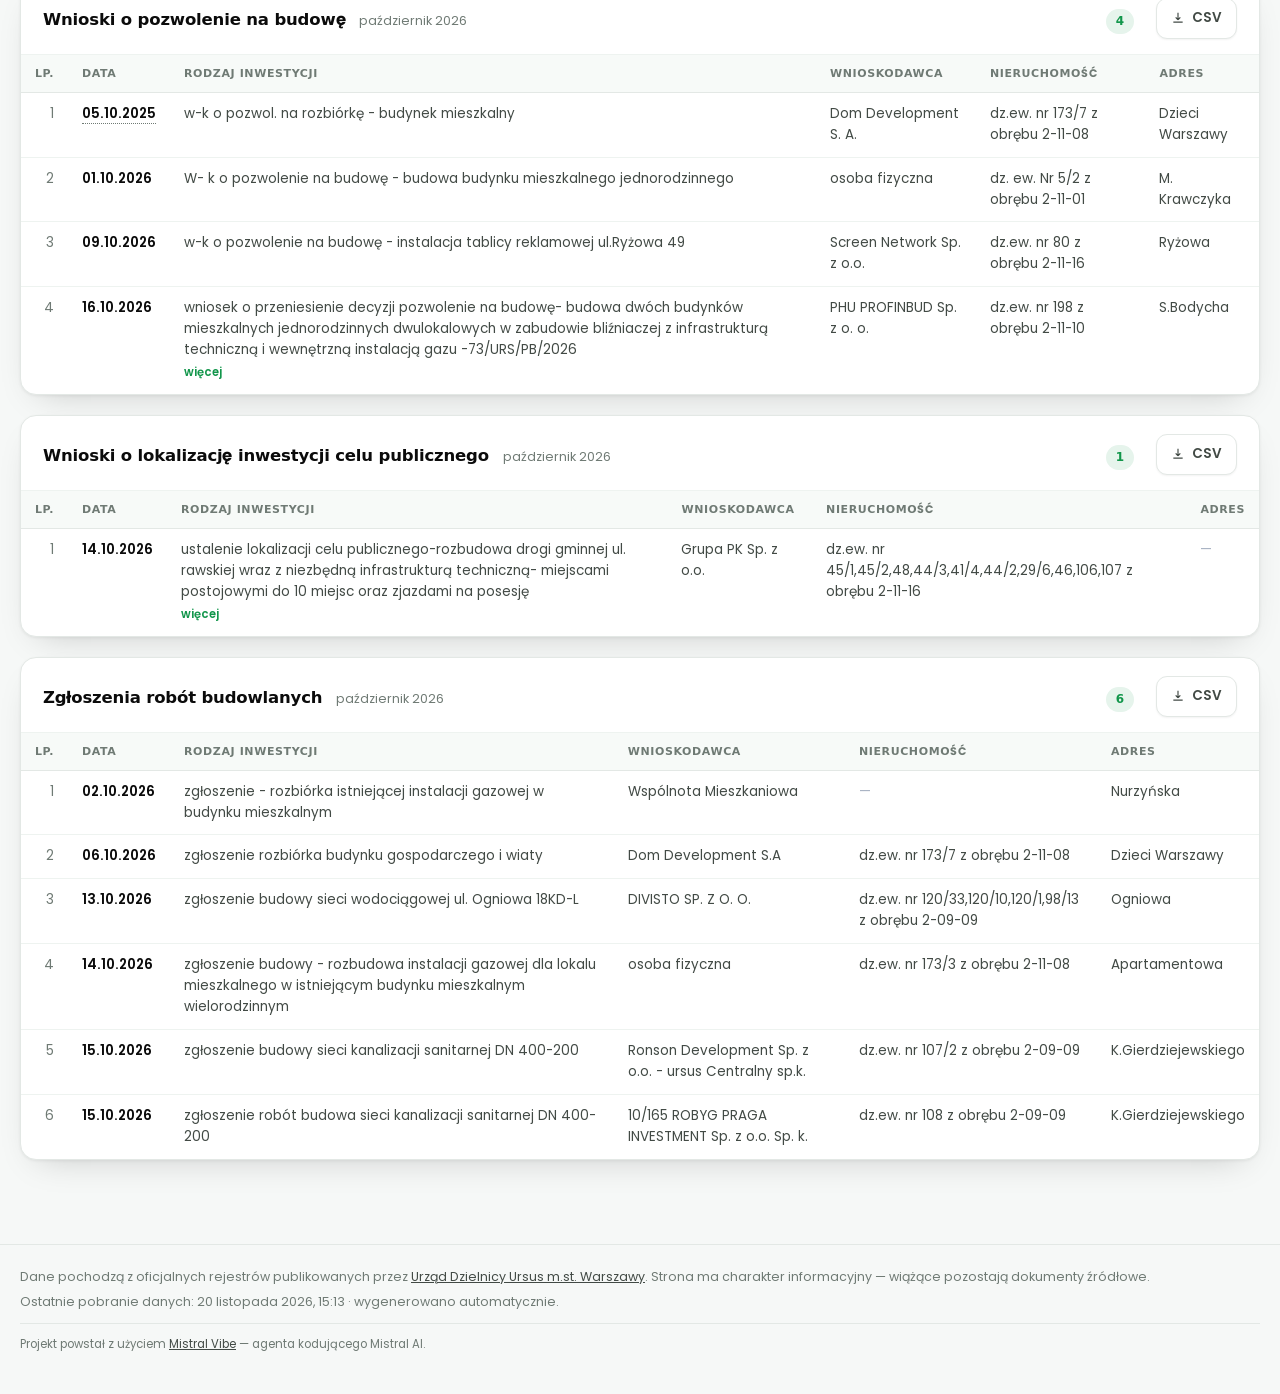
